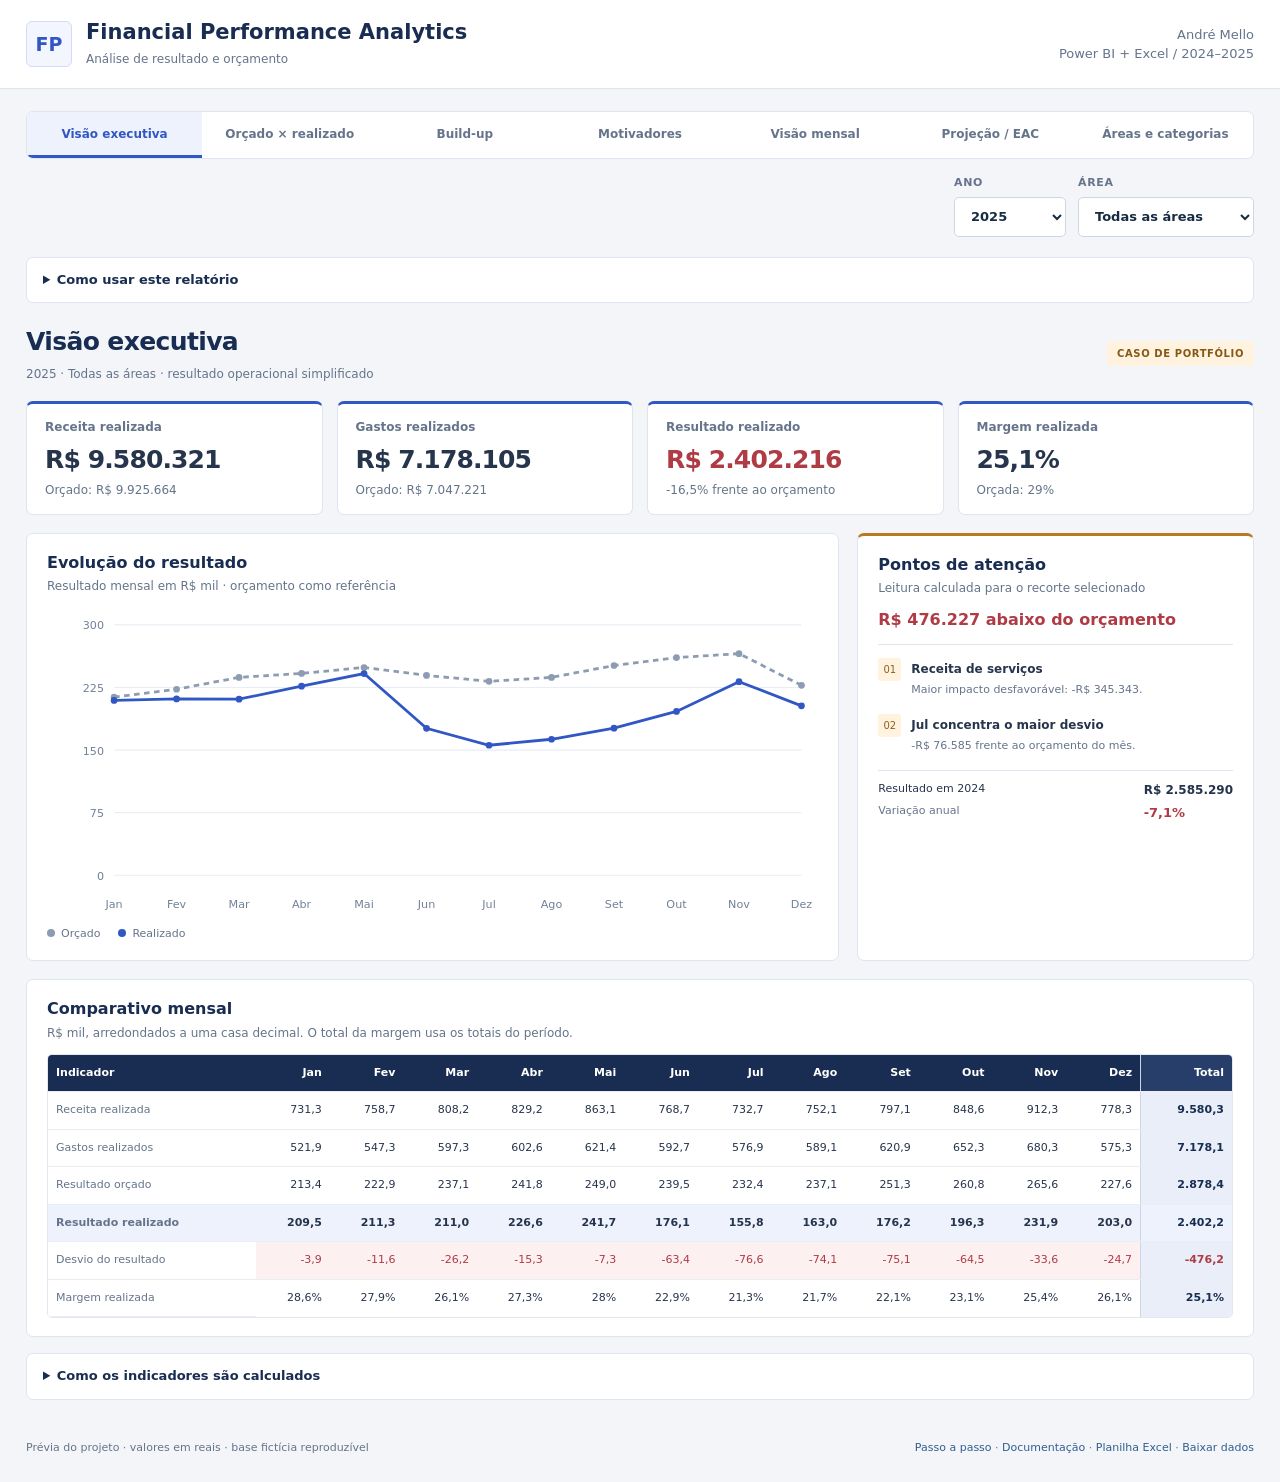
==== preview/index.html @ ba5fa094 "Add files via upload" ====
<!doctype html>
<html lang="pt-BR"><head><meta charset="utf-8"><meta name="viewport" content="width=device-width,initial-scale=1"><title>Financial Performance Analytics · André Mello</title><style>:root{--navy:#182d51;--blue:#3157c5;--muted:#65748b;--line:#dfe5ef;--green:#237447;--red:#af3b45}
*{box-sizing:border-box}body{margin:0;background:#f4f7fb;color:#172c42;font:15px/1.5 system-ui,-apple-system,"Segoe UI",sans-serif}
header{background:var(--navy);color:white;padding:22px max(24px,calc((100% - 1220px)/2));display:flex;justify-content:space-between;align-items:center;gap:20px}
.brand{display:flex;gap:14px;align-items:center}.logo{background:#36b8a3;color:#102b46;font-size:24px;font-weight:800;width:46px;height:46px;border-radius:12px;display:grid;place-items:center}
header h1{font-size:21px;line-height:1.2;margin:0}header p{color:#bed0df;margin:5px 0 0;font-size:12px}.author{font-size:13px;text-align:right;color:#d8e7f3}
main{max-width:1270px;margin:auto;padding:26px}.toolbar{display:flex;justify-content:space-between;align-items:end;gap:20px;flex-wrap:wrap;margin-bottom:22px}
nav{display:flex;gap:5px;border-bottom:1px solid var(--line)}button{font:inherit;cursor:pointer}nav button{border:0;background:none;padding:14px 15px;color:var(--muted);font-weight:650;border-bottom:3px solid transparent}
nav button[aria-selected=true]{border-color:var(--blue);color:var(--blue)}.filters{display:flex;gap:12px}label{font-size:11px;font-weight:700;text-transform:uppercase;letter-spacing:.06em;color:var(--muted)}
select{display:block;margin-top:5px;border:1px solid #cdd7e4;border-radius:8px;background:white;padding:9px 34px 9px 12px;color:#172c42;font:600 14px system-ui;min-width:112px}
select#area{min-width:164px}select:focus-visible,button:focus-visible,a:focus-visible{outline:3px solid #60a5fa;outline-offset:3px}
.intro{display:flex;justify-content:space-between;align-items:center;margin:0 0 18px;gap:20px}.intro h2{font-size:25px;margin:0;letter-spacing:-.025em}.intro p{color:var(--muted);margin:4px 0 0;font-size:13px}
.badge{padding:5px 10px;background:#e7eef9;color:#325677;font-size:11px;font-weight:700;letter-spacing:.06em;text-transform:uppercase;border-radius:6px;white-space:nowrap}
.cards{display:grid;grid-template-columns:repeat(4,1fr);gap:16px;margin:0 0 20px}.card,.panel{border:1px solid var(--line);background:white;border-radius:12px;box-shadow:0 3px 12px #17304c04}
.card{padding:18px 20px}.card .label{font-size:12px;color:var(--muted);font-weight:600}.card .value{font-size:26px;line-height:1.25;font-weight:750;letter-spacing:-.035em;margin:8px 0}.card .note{font-size:12px;color:var(--muted)}
.good{color:var(--green)!important}.bad{color:var(--red)!important}.grid{display:grid;grid-template-columns:1.8fr 1fr;gap:20px}.grid.equal{grid-template-columns:1fr 1fr}
.panel{padding:20px 24px;overflow:hidden}.panel h3{font-size:15px;margin:0 0 3px}.panel .sub{font-size:12px;color:var(--muted);margin:0 0 12px}.legend{display:flex;gap:18px;color:var(--muted);font-size:11px;align-items:center}.dot{width:8px;height:8px;border-radius:50%;display:inline-block;margin-right:6px}
svg{display:block;width:100%;height:auto}.area-row{margin:18px 0 22px}.area-top{display:flex;justify-content:space-between;font-size:12px;margin-bottom:6px}.bar-track{height:8px;border-radius:5px;background:#e8edf4;overflow:hidden}.bar-fill{height:100%;border-radius:5px;background:var(--blue)}
.small{font-size:11px;color:var(--muted)}.insight{margin-top:20px;padding:18px 22px;border-left:3px solid var(--blue);background:#eaf1fb;border-radius:0 9px 9px 0;font-size:13px}.insight strong{display:block;margin-bottom:4px}
.table-panel{margin-top:20px;overflow:auto}table{border-collapse:collapse;width:100%;font-size:12px;white-space:nowrap}th,td{padding:12px 10px;border-bottom:1px solid #e9eef4;text-align:right}th{color:var(--muted);font-size:11px;font-weight:650}th:first-child,td:first-child{text-align:left}tr:last-child td{border-bottom:0}tr.total{font-weight:700;background:#f4f7fb}
.metric-line{display:flex;justify-content:space-between;align-items:baseline;gap:15px;margin:14px 0;padding-bottom:14px;border-bottom:1px solid var(--line)}.metric-line:last-child{border:0}.metric-line span{color:var(--muted);font-size:12px}.metric-line b{font-size:20px}
.drivers{padding-top:10px}.driver{display:grid;grid-template-columns:130px 1fr 100px;align-items:center;gap:12px;font-size:12px;margin:19px 0}.driver-track{position:relative;height:14px;background:#f1f4f8}.driver-track:before{content:"";position:absolute;left:50%;height:18px;top:-2px;border-left:1px solid #8ea1b7}.driver-bar{position:absolute;height:10px;top:2px;background:var(--red);border-radius:3px}.driver-value{text-align:right;font-weight:650}
/* Relatório financeiro: indicadores, evolução, explicação e detalhe alinhados. */
body{background:#f3f5f9;color:#26344c;font-size:14px}header{background:#fff;color:var(--navy);border-bottom:1px solid var(--line);padding-top:20px;padding-bottom:20px}header p,.author{color:var(--muted)}.logo{background:#f3f6ff;color:var(--blue);border:1px solid #d2dcf6;border-radius:6px;font-size:19px}
main{max-width:1332px;padding-top:22px}.toolbar{margin-bottom:24px}nav button{font-size:13px;padding:12px 15px}select{font-size:13px;border-radius:5px}.intro h2{color:var(--navy)}.intro p{font-size:12px}.badge{background:#fff3df;color:#865817;font-size:10px;border-radius:4px}
.cards{gap:14px;margin-bottom:18px}.card,.panel{border-radius:7px;box-shadow:none}.card{padding:15px 18px;border-top:3px solid var(--blue)}.card .value{font-size:25px}.card .label,.card .note{font-size:11px}.panel{padding:18px 20px;min-width:0}.panel h3{color:var(--navy)}.panel .sub{font-size:11px}.grid{grid-template-columns:minmax(0,2.05fr) minmax(300px,1fr);gap:18px}.grid.equal{grid-template-columns:minmax(0,1fr) minmax(0,1fr)}
.chart-panel{display:flex;flex-direction:column}.chart-panel svg{flex:1}.attention{border-top:3px solid #b87825}.attention-total{font-size:16px;line-height:1.4;font-weight:700;padding-bottom:12px;border-bottom:1px solid var(--line)}.attention-item{display:flex;gap:10px;margin:13px 0}.attention-item>span{font-size:10px;color:#8b611f;background:#fff3df;height:23px;min-width:23px;display:grid;place-items:center;border-radius:3px}.attention-item b{font-size:12px}.attention-item p{font-size:11px;line-height:1.45;color:var(--muted);margin:3px 0}.annual{display:grid;grid-template-columns:1fr auto;gap:4px 12px;padding-top:10px;border-top:1px solid var(--line);font-size:11px}.annual b{font-size:12px}.annual small{font-size:11px;color:var(--muted)}.annual strong{font-size:13px}
.table-panel{margin-top:18px;overflow:visible}.table-scroll{overflow-x:auto}.table-scroll:focus-visible,summary:focus-visible{outline:3px solid #7e9deb;outline-offset:3px}table{font-variant-numeric:tabular-nums}thead th{background:var(--navy);color:white;font-size:11px}th,td{padding:10px 12px}tbody th{font-weight:500}.matrix{min-width:1120px;font-size:11px}.matrix th,.matrix td{padding:10px 8px}.matrix tbody th{position:sticky;left:0;background:white;z-index:1;font-size:11px;min-width:144px}.matrix .result-row td,.matrix .result-row th{background:#eef2fc;font-weight:700}.matrix .total-col{background:#e9eef8;color:var(--navy);font-weight:700;border-left:1px solid #cdd6e8}.matrix thead .total-col{background:#263e69;color:white}.matrix .variance-cell.bad{background:#fcf0f1}.matrix .variance-cell.good{background:#eff7f1}
@media print{body{background:white}.toolbar,details,footer{display:none}.matrix{min-width:0;font-size:8px}.matrix th,.matrix td{padding:5px 2px}.matrix tbody th{min-width:100px}.panel,.card{break-inside:avoid}}
footer{max-width:1270px;margin:12px auto 24px;padding:0 26px;display:flex;justify-content:space-between;gap:20px;color:var(--muted);font-size:11px}footer a{color:#315e92;text-decoration:none}footer a:hover{text-decoration:underline}
details{margin-top:16px;font-size:12px;color:var(--muted)}summary{cursor:pointer}details p{max-width:850px}
@media(max-width:950px){.cards{grid-template-columns:repeat(2,1fr)}.grid,.grid.equal{grid-template-columns:1fr}header .author{display:none}.toolbar{align-items:start}.card .value{font-size:24px}}
@media(max-width:560px){main{padding:16px}header{padding:18px 16px}header h1{font-size:17px}nav{overflow:auto;width:100%;gap:2px}nav button{font-size:11px;white-space:nowrap;padding:12px 5px}.chart-panel svg text{font-size:22px}.toolbar{gap:14px}.filters{width:100%}.filters label{flex:1}select{width:100%}.cards{gap:10px}.card{padding:14px 12px}.card .value{font-size:21px}.panel{padding:18px 14px}.intro h2{font-size:22px}.intro .badge{display:none}.driver{grid-template-columns:105px 1fr 83px;gap:7px;font-size:11px}footer{display:block;padding:0 16px}footer span{display:block;margin:8px 0}}
/* Sete perspectivas com filtros compartilhados. */
.toolbar nav{display:grid;grid-template-columns:repeat(7,minmax(0,1fr));width:100%;gap:0}.toolbar nav button{padding:11px 6px;font-size:12px}.toolbar .filters{margin-left:auto}.filters [hidden]{display:none!important}.chart-scroll{overflow-x:auto}.chart-scroll svg{min-width:640px}.origin{display:inline-block;font-size:10px;padding:3px 7px;border-radius:3px}.actual-origin{color:#3157c5;background:#eef2fc}.forecast-origin{color:#8b611f;background:#fff3df}.cause{padding:16px 0;border-bottom:1px solid var(--line)}.cause>div{display:flex;justify-content:space-between;gap:14px;font-size:13px}.cause p{font-size:12px;color:var(--muted);margin:8px 0 0}.cause p span{font-weight:600}.empty-state{font-size:13px;color:var(--muted);padding:14px 0}.reconciliation{margin-top:24px;background:#f3f6ff;padding:16px;font-size:12px;border-radius:5px}.reconciliation p{margin:7px 0 0}.attention .metric-line b{font-size:18px}
@media(max-width:950px){.toolbar nav{grid-template-columns:repeat(4,minmax(0,1fr))}.toolbar nav button{font-size:12px}.toolbar .filters{margin-left:0}}
@media(max-width:560px){.toolbar nav{grid-template-columns:repeat(3,minmax(0,1fr));overflow:visible}.toolbar nav button{white-space:normal;line-height:1.35;font-size:11px;min-height:43px}.filters{flex-wrap:wrap}.filters label{flex:1;min-width:100px}.filters #area{min-width:100px}.attention .metric-line b{font-size:16px}.cause>div{font-size:12px}}

.scenario-controls{background:#fff;border:1px solid #dfe5ef;border-left:3px solid #bf842c;border-radius:7px;padding:14px 18px;margin-bottom:20px}.scenario-controls[hidden]{display:none}.scenario-fields{display:grid;grid-template-columns:1fr 1.4fr 1.4fr auto;gap:16px;align-items:end}.scenario-fields input{display:block;width:100%;font:600 14px system-ui;margin-top:5px;padding:9px 12px;border:1px solid #cdd7e4;border-radius:5px}.scenario-fields select{width:100%}.scenario-fields button{padding:9px 14px;border:1px solid #cdd7e4;background:#f3f6fc;border-radius:5px;font-size:12px}.scenario-controls p{font-size:12px;color:#65748b;margin:9px 0 0}.quick-guide{margin-bottom:20px}.quick-guide li{margin:5px 0}.quick-guide p{font-size:12px;color:#65748b}input:focus-visible{outline:3px solid #60a5fa;outline-offset:3px}@media(max-width:700px){.scenario-fields{grid-template-columns:1fr 1fr}.scenario-fields label:first-child,.scenario-fields button{grid-column:1/-1}.scenario-fields label{letter-spacing:0}.scenario-controls{padding:12px}.scenario-fields input{min-width:0}}

/* Acabamento da versão de publicação. */
header{padding-inline:max(26px,calc((100% - 1280px)/2))}
footer{max-width:1332px;align-items:flex-start;flex-wrap:wrap;line-height:1.8}
.toolbar{row-gap:16px;margin-bottom:20px}
.toolbar nav{background:#fff;border:1px solid var(--line);border-radius:7px;overflow:hidden}
.toolbar nav button{min-height:46px;transition:background .15s,color .15s}
.toolbar nav button:hover{background:#f5f7fc}
.toolbar nav button[aria-selected=true]{background:#eef2fc}
.filters select{min-height:40px}
.card{min-height:112px}
.card .label{font-size:12px;line-height:1.4}
.card .note,.panel .sub,.small{font-size:12px;line-height:1.5}
.card .value,.metric-line b,.annual b,.driver-value{font-variant-numeric:tabular-nums}
.card .value{margin:8px 0 6px;white-space:nowrap}
.panel h3{font-size:16px;line-height:1.4}
.legend{flex-wrap:wrap;gap:8px 18px;line-height:1.6}
.metric-line{gap:12px}.metric-line b{white-space:nowrap}
.cause:last-child{border-bottom:0}
.table-scroll{border:1px solid #e3e8f0;border-radius:5px}
tbody tr:hover td,tbody tr:hover th{background-color:#f4f7fc}
.matrix .result-row:hover td,.matrix .result-row:hover th{background:#eef2fc}
.table-scroll::-webkit-scrollbar,.chart-scroll::-webkit-scrollbar{height:8px}
.table-scroll::-webkit-scrollbar-thumb,.chart-scroll::-webkit-scrollbar-thumb{background:#c5cfe0;border-radius:8px}
details{padding:12px 16px;background:#fff;border:1px solid var(--line);border-radius:7px;line-height:1.6}
summary{font-size:13px;font-weight:600;color:var(--navy)}
details p{margin-bottom:2px}
.quick-guide{margin-top:0}
.scenario-fields input,.scenario-fields select,.scenario-fields button{min-height:40px}
.scenario-fields button:hover{background:#e9eef9}
.scenario-controls p{max-width:960px}
@media(max-width:560px){
  header{padding:18px 16px}.brand{gap:12px}.logo{flex-shrink:0}
  .filters{display:grid;grid-template-columns:minmax(0,1fr) minmax(0,1.55fr);gap:12px}
  .filters label{min-width:0}.filters #area{min-width:0}
  #month-control{grid-column:1/-1}
  select{min-width:0;padding-right:26px}
  .toolbar nav{overflow:hidden}.toolbar nav button{min-height:44px}
  .card{min-height:110px}.card .value{font-size:clamp(19px,5.4vw,23px)}
  .card .label,.card .note{font-size:11px}
  .intro{gap:10px}.intro h2{font-size:23px}
  .metric-line span{font-size:12px}.metric-line b{font-size:17px!important}
  .cause>div{align-items:flex-start}.cause strong{white-space:nowrap}
  .scenario-fields{gap:12px}
  .scenario-fields label:first-child{grid-column:1;grid-row:1}
  .scenario-fields label:nth-child(2){grid-column:1;grid-row:2}
  .scenario-fields label:nth-child(3){grid-column:2;grid-row:2}
  .scenario-fields button{grid-column:2;grid-row:1;padding-inline:9px}
  .quick-guide{padding:8px 12px;margin-bottom:14px}
  footer{padding-inline:16px}
}
@media print{.scenario-controls,.quick-guide{display:none}.toolbar nav{border:0}}
</style></head>
<body><header><div class="brand"><div class="logo" aria-hidden="true">FP</div><div><h1>Financial Performance Analytics</h1><p>Análise de resultado e orçamento</p></div></div><div class="author">André Mello<br><span>Power BI + Excel / 2024–2025</span></div></header>
<main><div class="toolbar"><nav aria-label="Perspectivas do relatório"><button data-view="executive" aria-selected="true">Visão executiva</button><button data-view="budget" aria-selected="false">Orçado × realizado</button><button data-view="buildup" aria-selected="false">Build-up</button><button data-view="drivers" aria-selected="false">Motivadores</button><button data-view="monthly" aria-selected="false">Visão mensal</button><button data-view="forecast" aria-selected="false">Projeção / EAC</button><button data-view="areas" aria-selected="false">Áreas e categorias</button></nav><div class="filters"><label>Ano<select id="year"></select></label><label>Área<select id="area"></select></label><label id="month-control" hidden>Mês de referência<select id="cutoff"></select></label></div></div><section id="scenario-controls" class="scenario-controls" hidden aria-label="Premissas do forecast"><div class="scenario-fields"><label>Cenário<select id="forecast-case"><option>Base</option><option>Otimista</option><option>Conservativo</option></select></label><label>Receita futura vs. orçamento (%)<input id="revenue-change" type="number" min="-100" max="100" step="0.5" value="0"></label><label>Gastos futuros vs. orçamento (%)<input id="expense-change" type="number" min="-100" max="100" step="0.5" value="0"></label><button id="reset-cases">Restaurar premissas</button></div><p>Ajustes ilustrativos aplicados somente após o mês de referência. O histórico permanece igual. Alterações duram nesta sessão.</p></section><details class="quick-guide"><summary>Como usar este relatório</summary><ol><li>Comece pela Visão executiva e selecione ano e área.</li><li>Abra Orçado × realizado e Áreas e categorias para localizar os desvios.</li><li>Escolha o mês em Visão mensal para separar o mês do acumulado.</li><li>Em Build-up e Motivadores, acompanhe gastos, economias e o impacto da receita.</li><li>Em Projeção / EAC, selecione o cenário e altere as premissas futuras. Base com 0% reproduz o orçamento restante.</li><li>Em dezembro não há meses projetados: todos os cenários coincidem com o realizado.</li></ol><p>As abas anuais e a Visão mensal mostram o histórico. Os cenários afetam somente Build-up, Motivadores e Projeção / EAC.</p></details><div id="content"></div><noscript>Ative JavaScript para usar os filtros. A análise em texto está disponível em docs/findings.md e a planilha em excel/FinancialPerformance.xlsx.</noscript></main>
<footer><span>Prévia do projeto · valores em reais · base fictícia reproduzível</span><span><a href="../docs/user-guide.html">Passo a passo</a> · <a href="../README.md">Documentação</a> · <a href="../excel/FinancialPerformance.xlsx">Planilha Excel</a> · <a href="../data/fact_finance.csv" download>Baixar dados</a></span></footer>
<script id="dataset" type="application/json">{"rows": [{"month": "2024-01-01", "area_id": "ANA", "category_id": "REV", "scenario": "Orçado", "amount_brl": "207000.00"}, {"month": "2024-01-01", "area_id": "ANA", "category_id": "REV", "scenario": "Realizado", "amount_brl": "208443.07"}, {"month": "2024-01-01", "area_id": "ANA", "category_id": "DIR", "scenario": "Orçado", "amount_brl": "-45540.00"}, {"month": "2024-01-01", "area_id": "ANA", "category_id": "DIR", "scenario": "Realizado", "amount_brl": "-44991.94"}, {"month": "2024-01-01", "area_id": "ANA", "category_id": "PES", "scenario": "Orçado", "amount_brl": "-62100.00"}, {"month": "2024-01-01", "area_id": "ANA", "category_id": "PES", "scenario": "Realizado", "amount_brl": "-61711.97"}, {"month": "2024-01-01", "area_id": "ANA", "category_id": "TEC", "scenario": "Orçado", "amount_brl": "-14490.00"}, {"month": "2024-01-01", "area_id": "ANA", "category_id": "TEC", "scenario": "Realizado", "amount_brl": "-14361.92"}, {"month": "2024-01-01", "area_id": "ANA", "category_id": "COM", "scenario": "Orçado", "amount_brl": "-11385.00"}, {"month": "2024-01-01", "area_id": "ANA", "category_id": "COM", "scenario": "Realizado", "amount_brl": "-11576.54"}, {"month": "2024-01-01", "area_id": "ANA", "category_id": "ADM", "scenario": "Orçado", "amount_brl": "-13455.00"}, {"month": "2024-01-01", "area_id": "ANA", "category_id": "ADM", "scenario": "Realizado", "amount_brl": "-13641.15"}, {"month": "2024-01-01", "area_id": "ENG", "category_id": "REV", "scenario": "Orçado", "amount_brl": "288000.00"}, {"month": "2024-01-01", "area_id": "ENG", "category_id": "REV", "scenario": "Realizado", "amount_brl": "293647.39"}, {"month": "2024-01-01", "area_id": "ENG", "category_id": "DIR", "scenario": "Orçado", "amount_brl": "-63360.00"}, {"month": "2024-01-01", "area_id": "ENG", "category_id": "DIR", "scenario": "Realizado", "amount_brl": "-63563.12"}, {"month": "2024-01-01", "area_id": "ENG", "category_id": "PES", "scenario": "Orçado", "amount_brl": "-86400.00"}, {"month": "2024-01-01", "area_id": "ENG", "category_id": "PES", "scenario": "Realizado", "amount_brl": "-86494.70"}, {"month": "2024-01-01", "area_id": "ENG", "category_id": "TEC", "scenario": "Orçado", "amount_brl": "-20160.00"}, {"month": "2024-01-01", "area_id": "ENG", "category_id": "TEC", "scenario": "Realizado", "amount_brl": "-19786.84"}, {"month": "2024-01-01", "area_id": "ENG", "category_id": "COM", "scenario": "Orçado", "amount_brl": "-15840.00"}, {"month": "2024-01-01", "area_id": "ENG", "category_id": "COM", "scenario": "Realizado", "amount_brl": "-15696.36"}, {"month": "2024-01-01", "area_id": "ENG", "category_id": "ADM", "scenario": "Orçado", "amount_brl": "-18720.00"}, {"month": "2024-01-01", "area_id": "ENG", "category_id": "ADM", "scenario": "Realizado", "amount_brl": "-18818.61"}, {"month": "2024-01-01", "area_id": "OPS", "category_id": "REV", "scenario": "Orçado", "amount_brl": "162000.00"}, {"month": "2024-01-01", "area_id": "OPS", "category_id": "REV", "scenario": "Realizado", "amount_brl": "158164.94"}, {"month": "2024-01-01", "area_id": "OPS", "category_id": "DIR", "scenario": "Orçado", "amount_brl": "-35640.00"}, {"month": "2024-01-01", "area_id": "OPS", "category_id": "DIR", "scenario": "Realizado", "amount_brl": "-34411.71"}, {"month": "2024-01-01", "area_id": "OPS", "category_id": "PES", "scenario": "Orçado", "amount_brl": "-48600.00"}, {"month": "2024-01-01", "area_id": "OPS", "category_id": "PES", "scenario": "Realizado", "amount_brl": "-49207.22"}, {"month": "2024-01-01", "area_id": "OPS", "category_id": "TEC", "scenario": "Orçado", "amount_brl": "-11340.00"}, {"month": "2024-01-01", "area_id": "OPS", "category_id": "TEC", "scenario": "Realizado", "amount_brl": "-11422.18"}, {"month": "2024-01-01", "area_id": "OPS", "category_id": "COM", "scenario": "Orçado", "amount_brl": "-8910.00"}, {"month": "2024-01-01", "area_id": "OPS", "category_id": "COM", "scenario": "Realizado", "amount_brl": "-8830.01"}, {"month": "2024-01-01", "area_id": "OPS", "category_id": "ADM", "scenario": "Orçado", "amount_brl": "-10530.00"}, {"month": "2024-01-01", "area_id": "OPS", "category_id": "ADM", "scenario": "Realizado", "amount_brl": "-10629.65"}, {"month": "2024-02-01", "area_id": "ANA", "category_id": "REV", "scenario": "Orçado", "amount_brl": "216200.00"}, {"month": "2024-02-01", "area_id": "ANA", "category_id": "REV", "scenario": "Realizado", "amount_brl": "219544.94"}, {"month": "2024-02-01", "area_id": "ANA", "category_id": "DIR", "scenario": "Orçado", "amount_brl": "-47564.00"}, {"month": "2024-02-01", "area_id": "ANA", "category_id": "DIR", "scenario": "Realizado", "amount_brl": "-47348.01"}, {"month": "2024-02-01", "area_id": "ANA", "category_id": "PES", "scenario": "Orçado", "amount_brl": "-64860.00"}, {"month": "2024-02-01", "area_id": "ANA", "category_id": "PES", "scenario": "Realizado", "amount_brl": "-66176.07"}, {"month": "2024-02-01", "area_id": "ANA", "category_id": "TEC", "scenario": "Orçado", "amount_brl": "-15134.00"}, {"month": "2024-02-01", "area_id": "ANA", "category_id": "TEC", "scenario": "Realizado", "amount_brl": "-15359.60"}, {"month": "2024-02-01", "area_id": "ANA", "category_id": "COM", "scenario": "Orçado", "amount_brl": "-11891.00"}, {"month": "2024-02-01", "area_id": "ANA", "category_id": "COM", "scenario": "Realizado", "amount_brl": "-11855.48"}, {"month": "2024-02-01", "area_id": "ANA", "category_id": "ADM", "scenario": "Orçado", "amount_brl": "-14053.00"}, {"month": "2024-02-01", "area_id": "ANA", "category_id": "ADM", "scenario": "Realizado", "amount_brl": "-13881.19"}, {"month": "2024-02-01", "area_id": "ENG", "category_id": "REV", "scenario": "Orçado", "amount_brl": "300800.00"}, {"month": "2024-02-01", "area_id": "ENG", "category_id": "REV", "scenario": "Realizado", "amount_brl": "307676.48"}, {"month": "2024-02-01", "area_id": "ENG", "category_id": "DIR", "scenario": "Orçado", "amount_brl": "-66176.00"}, {"month": "2024-02-01", "area_id": "ENG", "category_id": "DIR", "scenario": "Realizado", "amount_brl": "-67360.32"}, {"month": "2024-02-01", "area_id": "ENG", "category_id": "PES", "scenario": "Orçado", "amount_brl": "-90240.00"}, {"month": "2024-02-01", "area_id": "ENG", "category_id": "PES", "scenario": "Realizado", "amount_brl": "-88853.67"}, {"month": "2024-02-01", "area_id": "ENG", "category_id": "TEC", "scenario": "Orçado", "amount_brl": "-21056.00"}, {"month": "2024-02-01", "area_id": "ENG", "category_id": "TEC", "scenario": "Realizado", "amount_brl": "-20736.70"}, {"month": "2024-02-01", "area_id": "ENG", "category_id": "COM", "scenario": "Orçado", "amount_brl": "-16544.00"}, {"month": "2024-02-01", "area_id": "ENG", "category_id": "COM", "scenario": "Realizado", "amount_brl": "-16914.17"}, {"month": "2024-02-01", "area_id": "ENG", "category_id": "ADM", "scenario": "Orçado", "amount_brl": "-19552.00"}, {"month": "2024-02-01", "area_id": "ENG", "category_id": "ADM", "scenario": "Realizado", "amount_brl": "-19751.16"}, {"month": "2024-02-01", "area_id": "OPS", "category_id": "REV", "scenario": "Orçado", "amount_brl": "169200.00"}, {"month": "2024-02-01", "area_id": "OPS", "category_id": "REV", "scenario": "Realizado", "amount_brl": "171798.31"}, {"month": "2024-02-01", "area_id": "OPS", "category_id": "DIR", "scenario": "Orçado", "amount_brl": "-37224.00"}, {"month": "2024-02-01", "area_id": "OPS", "category_id": "DIR", "scenario": "Realizado", "amount_brl": "-38280.84"}, {"month": "2024-02-01", "area_id": "OPS", "category_id": "PES", "scenario": "Orçado", "amount_brl": "-50760.00"}, {"month": "2024-02-01", "area_id": "OPS", "category_id": "PES", "scenario": "Realizado", "amount_brl": "-51105.75"}, {"month": "2024-02-01", "area_id": "OPS", "category_id": "TEC", "scenario": "Orçado", "amount_brl": "-11844.00"}, {"month": "2024-02-01", "area_id": "OPS", "category_id": "TEC", "scenario": "Realizado", "amount_brl": "-12183.40"}, {"month": "2024-02-01", "area_id": "OPS", "category_id": "COM", "scenario": "Orçado", "amount_brl": "-9306.00"}, {"month": "2024-02-01", "area_id": "OPS", "category_id": "COM", "scenario": "Realizado", "amount_brl": "-9296.01"}, {"month": "2024-02-01", "area_id": "OPS", "category_id": "ADM", "scenario": "Orçado", "amount_brl": "-10998.00"}, {"month": "2024-02-01", "area_id": "OPS", "category_id": "ADM", "scenario": "Realizado", "amount_brl": "-11081.61"}, {"month": "2024-03-01", "area_id": "ANA", "category_id": "REV", "scenario": "Orçado", "amount_brl": "230000.00"}, {"month": "2024-03-01", "area_id": "ANA", "category_id": "REV", "scenario": "Realizado", "amount_brl": "233788.15"}, {"month": "2024-03-01", "area_id": "ANA", "category_id": "DIR", "scenario": "Orçado", "amount_brl": "-50600.00"}, {"month": "2024-03-01", "area_id": "ANA", "category_id": "DIR", "scenario": "Realizado", "amount_brl": "-51836.29"}, {"month": "2024-03-01", "area_id": "ANA", "category_id": "PES", "scenario": "Orçado", "amount_brl": "-69000.00"}, {"month": "2024-03-01", "area_id": "ANA", "category_id": "PES", "scenario": "Realizado", "amount_brl": "-70592.89"}, {"month": "2024-03-01", "area_id": "ANA", "category_id": "TEC", "scenario": "Orçado", "amount_brl": "-16100.00"}, {"month": "2024-03-01", "area_id": "ANA", "category_id": "TEC", "scenario": "Realizado", "amount_brl": "-16242.77"}, {"month": "2024-03-01", "area_id": "ANA", "category_id": "COM", "scenario": "Orçado", "amount_brl": "-12650.00"}, {"month": "2024-03-01", "area_id": "ANA", "category_id": "COM", "scenario": "Realizado", "amount_brl": "-12842.64"}, {"month": "2024-03-01", "area_id": "ANA", "category_id": "ADM", "scenario": "Orçado", "amount_brl": "-14950.00"}, {"month": "2024-03-01", "area_id": "ANA", "category_id": "ADM", "scenario": "Realizado", "amount_brl": "-14685.25"}, {"month": "2024-03-01", "area_id": "ENG", "category_id": "REV", "scenario": "Orçado", "amount_brl": "320000.00"}, {"month": "2024-03-01", "area_id": "ENG", "category_id": "REV", "scenario": "Realizado", "amount_brl": "315646.37"}, {"month": "2024-03-01", "area_id": "ENG", "category_id": "DIR", "scenario": "Orçado", "amount_brl": "-70400.00"}, {"month": "2024-03-01", "area_id": "ENG", "category_id": "DIR", "scenario": "Realizado", "amount_brl": "-68957.67"}, {"month": "2024-03-01", "area_id": "ENG", "category_id": "PES", "scenario": "Orçado", "amount_brl": "-96000.00"}, {"month": "2024-03-01", "area_id": "ENG", "category_id": "PES", "scenario": "Realizado", "amount_brl": "-94463.00"}, {"month": "2024-03-01", "area_id": "ENG", "category_id": "TEC", "scenario": "Orçado", "amount_brl": "-22400.00"}, {"month": "2024-03-01", "area_id": "ENG", "category_id": "TEC", "scenario": "Realizado", "amount_brl": "-22212.73"}, {"month": "2024-03-01", "area_id": "ENG", "category_id": "COM", "scenario": "Orçado", "amount_brl": "-17600.00"}, {"month": "2024-03-01", "area_id": "ENG", "category_id": "COM", "scenario": "Realizado", "amount_brl": "-17336.88"}, {"month": "2024-03-01", "area_id": "ENG", "category_id": "ADM", "scenario": "Orçado", "amount_brl": "-20800.00"}, {"month": "2024-03-01", "area_id": "ENG", "category_id": "ADM", "scenario": "Realizado", "amount_brl": "-20673.09"}, {"month": "2024-03-01", "area_id": "OPS", "category_id": "REV", "scenario": "Orçado", "amount_brl": "180000.00"}, {"month": "2024-03-01", "area_id": "OPS", "category_id": "REV", "scenario": "Realizado", "amount_brl": "181221.16"}, {"month": "2024-03-01", "area_id": "OPS", "category_id": "DIR", "scenario": "Orçado", "amount_brl": "-39600.00"}, {"month": "2024-03-01", "area_id": "OPS", "category_id": "DIR", "scenario": "Realizado", "amount_brl": "-39725.82"}, {"month": "2024-03-01", "area_id": "OPS", "category_id": "PES", "scenario": "Orçado", "amount_brl": "-54000.00"}, {"month": "2024-03-01", "area_id": "OPS", "category_id": "PES", "scenario": "Realizado", "amount_brl": "-53919.49"}, {"month": "2024-03-01", "area_id": "OPS", "category_id": "TEC", "scenario": "Orçado", "amount_brl": "-12600.00"}, {"month": "2024-03-01", "area_id": "OPS", "category_id": "TEC", "scenario": "Realizado", "amount_brl": "-12479.99"}, {"month": "2024-03-01", "area_id": "OPS", "category_id": "COM", "scenario": "Orçado", "amount_brl": "-9900.00"}, {"month": "2024-03-01", "area_id": "OPS", "category_id": "COM", "scenario": "Realizado", "amount_brl": "-9834.15"}, {"month": "2024-03-01", "area_id": "OPS", "category_id": "ADM", "scenario": "Orçado", "amount_brl": "-11700.00"}, {"month": "2024-03-01", "area_id": "OPS", "category_id": "ADM", "scenario": "Realizado", "amount_brl": "-12013.94"}, {"month": "2024-04-01", "area_id": "ANA", "category_id": "REV", "scenario": "Orçado", "amount_brl": "234600.00"}, {"month": "2024-04-01", "area_id": "ANA", "category_id": "REV", "scenario": "Realizado", "amount_brl": "236336.46"}, {"month": "2024-04-01", "area_id": "ANA", "category_id": "DIR", "scenario": "Orçado", "amount_brl": "-51612.00"}, {"month": "2024-04-01", "area_id": "ANA", "category_id": "DIR", "scenario": "Realizado", "amount_brl": "-52379.34"}, {"month": "2024-04-01", "area_id": "ANA", "category_id": "PES", "scenario": "Orçado", "amount_brl": "-70380.00"}, {"month": "2024-04-01", "area_id": "ANA", "category_id": "PES", "scenario": "Realizado", "amount_brl": "-69574.64"}, {"month": "2024-04-01", "area_id": "ANA", "category_id": "TEC", "scenario": "Orçado", "amount_brl": "-16422.00"}, {"month": "2024-04-01", "area_id": "ANA", "category_id": "TEC", "scenario": "Realizado", "amount_brl": "-16692.25"}, {"month": "2024-04-01", "area_id": "ANA", "category_id": "COM", "scenario": "Orçado", "amount_brl": "-12903.00"}, {"month": "2024-04-01", "area_id": "ANA", "category_id": "COM", "scenario": "Realizado", "amount_brl": "-12750.36"}, {"month": "2024-04-01", "area_id": "ANA", "category_id": "ADM", "scenario": "Orçado", "amount_brl": "-15249.00"}, {"month": "2024-04-01", "area_id": "ANA", "category_id": "ADM", "scenario": "Realizado", "amount_brl": "-15233.34"}, {"month": "2024-04-01", "area_id": "ENG", "category_id": "REV", "scenario": "Orçado", "amount_brl": "326400.00"}, {"month": "2024-04-01", "area_id": "ENG", "category_id": "REV", "scenario": "Realizado", "amount_brl": "334389.02"}, {"month": "2024-04-01", "area_id": "ENG", "category_id": "DIR", "scenario": "Orçado", "amount_brl": "-71808.00"}, {"month": "2024-04-01", "area_id": "ENG", "category_id": "DIR", "scenario": "Realizado", "amount_brl": "-74212.96"}, {"month": "2024-04-01", "area_id": "ENG", "category_id": "PES", "scenario": "Orçado", "amount_brl": "-97920.00"}, {"month": "2024-04-01", "area_id": "ENG", "category_id": "PES", "scenario": "Realizado", "amount_brl": "-98688.43"}, {"month": "2024-04-01", "area_id": "ENG", "category_id": "TEC", "scenario": "Orçado", "amount_brl": "-22848.00"}, {"month": "2024-04-01", "area_id": "ENG", "category_id": "TEC", "scenario": "Realizado", "amount_brl": "-23173.14"}, {"month": "2024-04-01", "area_id": "ENG", "category_id": "COM", "scenario": "Orçado", "amount_brl": "-17952.00"}, {"month": "2024-04-01", "area_id": "ENG", "category_id": "COM", "scenario": "Realizado", "amount_brl": "-18349.50"}, {"month": "2024-04-01", "area_id": "ENG", "category_id": "ADM", "scenario": "Orçado", "amount_brl": "-21216.00"}, {"month": "2024-04-01", "area_id": "ENG", "category_id": "ADM", "scenario": "Realizado", "amount_brl": "-21614.86"}, {"month": "2024-04-01", "area_id": "OPS", "category_id": "REV", "scenario": "Orçado", "amount_brl": "183600.00"}, {"month": "2024-04-01", "area_id": "OPS", "category_id": "REV", "scenario": "Realizado", "amount_brl": "181112.66"}, {"month": "2024-04-01", "area_id": "OPS", "category_id": "DIR", "scenario": "Orçado", "amount_brl": "-40392.00"}, {"month": "2024-04-01", "area_id": "OPS", "category_id": "DIR", "scenario": "Realizado", "amount_brl": "-39105.45"}, {"month": "2024-04-01", "area_id": "OPS", "category_id": "PES", "scenario": "Orçado", "amount_brl": "-55080.00"}, {"month": "2024-04-01", "area_id": "OPS", "category_id": "PES", "scenario": "Realizado", "amount_brl": "-54847.16"}, {"month": "2024-04-01", "area_id": "OPS", "category_id": "TEC", "scenario": "Orçado", "amount_brl": "-12852.00"}, {"month": "2024-04-01", "area_id": "OPS", "category_id": "TEC", "scenario": "Realizado", "amount_brl": "-12767.01"}, {"month": "2024-04-01", "area_id": "OPS", "category_id": "COM", "scenario": "Orçado", "amount_brl": "-10098.00"}, {"month": "2024-04-01", "area_id": "OPS", "category_id": "COM", "scenario": "Realizado", "amount_brl": "-10002.57"}, {"month": "2024-04-01", "area_id": "OPS", "category_id": "ADM", "scenario": "Orçado", "amount_brl": "-11934.00"}, {"month": "2024-04-01", "area_id": "OPS", "category_id": "ADM", "scenario": "Realizado", "amount_brl": "-12257.95"}, {"month": "2024-05-01", "area_id": "ANA", "category_id": "REV", "scenario": "Orçado", "amount_brl": "241500.00"}, {"month": "2024-05-01", "area_id": "ANA", "category_id": "REV", "scenario": "Realizado", "amount_brl": "246044.64"}, {"month": "2024-05-01", "area_id": "ANA", "category_id": "DIR", "scenario": "Orçado", "amount_brl": "-53130.00"}, {"month": "2024-05-01", "area_id": "ANA", "category_id": "DIR", "scenario": "Realizado", "amount_brl": "-53813.73"}, {"month": "2024-05-01", "area_id": "ANA", "category_id": "PES", "scenario": "Orçado", "amount_brl": "-72450.00"}, {"month": "2024-05-01", "area_id": "ANA", "category_id": "PES", "scenario": "Realizado", "amount_brl": "-73375.33"}, {"month": "2024-05-01", "area_id": "ANA", "category_id": "TEC", "scenario": "Orçado", "amount_brl": "-16905.00"}, {"month": "2024-05-01", "area_id": "ANA", "category_id": "TEC", "scenario": "Realizado", "amount_brl": "-16901.31"}, {"month": "2024-05-01", "area_id": "ANA", "category_id": "COM", "scenario": "Orçado", "amount_brl": "-13282.50"}, {"month": "2024-05-01", "area_id": "ANA", "category_id": "COM", "scenario": "Realizado", "amount_brl": "-13624.22"}, {"month": "2024-05-01", "area_id": "ANA", "category_id": "ADM", "scenario": "Orçado", "amount_brl": "-15697.50"}, {"month": "2024-05-01", "area_id": "ANA", "category_id": "ADM", "scenario": "Realizado", "amount_brl": "-15743.69"}, {"month": "2024-05-01", "area_id": "ENG", "category_id": "REV", "scenario": "Orçado", "amount_brl": "336000.00"}, {"month": "2024-05-01", "area_id": "ENG", "category_id": "REV", "scenario": "Realizado", "amount_brl": "332049.99"}, {"month": "2024-05-01", "area_id": "ENG", "category_id": "DIR", "scenario": "Orçado", "amount_brl": "-73920.00"}, {"month": "2024-05-01", "area_id": "ENG", "category_id": "DIR", "scenario": "Realizado", "amount_brl": "-72400.71"}, {"month": "2024-05-01", "area_id": "ENG", "category_id": "PES", "scenario": "Orçado", "amount_brl": "-100800.00"}, {"month": "2024-05-01", "area_id": "ENG", "category_id": "PES", "scenario": "Realizado", "amount_brl": "-101613.30"}, {"month": "2024-05-01", "area_id": "ENG", "category_id": "TEC", "scenario": "Orçado", "amount_brl": "-23520.00"}, {"month": "2024-05-01", "area_id": "ENG", "category_id": "TEC", "scenario": "Realizado", "amount_brl": "-23358.58"}, {"month": "2024-05-01", "area_id": "ENG", "category_id": "COM", "scenario": "Orçado", "amount_brl": "-18480.00"}, {"month": "2024-05-01", "area_id": "ENG", "category_id": "COM", "scenario": "Realizado", "amount_brl": "-18650.56"}, {"month": "2024-05-01", "area_id": "ENG", "category_id": "ADM", "scenario": "Orçado", "amount_brl": "-21840.00"}, {"month": "2024-05-01", "area_id": "ENG", "category_id": "ADM", "scenario": "Realizado", "amount_brl": "-22383.62"}, {"month": "2024-05-01", "area_id": "OPS", "category_id": "REV", "scenario": "Orçado", "amount_brl": "189000.00"}, {"month": "2024-05-01", "area_id": "OPS", "category_id": "REV", "scenario": "Realizado", "amount_brl": "188049.33"}, {"month": "2024-05-01", "area_id": "OPS", "category_id": "DIR", "scenario": "Orçado", "amount_brl": "-41580.00"}, {"month": "2024-05-01", "area_id": "OPS", "category_id": "DIR", "scenario": "Realizado", "amount_brl": "-40951.74"}, {"month": "2024-05-01", "area_id": "OPS", "category_id": "PES", "scenario": "Orçado", "amount_brl": "-56700.00"}, {"month": "2024-05-01", "area_id": "OPS", "category_id": "PES", "scenario": "Realizado", "amount_brl": "-58394.02"}, {"month": "2024-05-01", "area_id": "OPS", "category_id": "TEC", "scenario": "Orçado", "amount_brl": "-13230.00"}, {"month": "2024-05-01", "area_id": "OPS", "category_id": "TEC", "scenario": "Realizado", "amount_brl": "-13302.45"}, {"month": "2024-05-01", "area_id": "OPS", "category_id": "COM", "scenario": "Orçado", "amount_brl": "-10395.00"}, {"month": "2024-05-01", "area_id": "OPS", "category_id": "COM", "scenario": "Realizado", "amount_brl": "-10234.35"}, {"month": "2024-05-01", "area_id": "OPS", "category_id": "ADM", "scenario": "Orçado", "amount_brl": "-12285.00"}, {"month": "2024-05-01", "area_id": "OPS", "category_id": "ADM", "scenario": "Realizado", "amount_brl": "-12068.24"}, {"month": "2024-06-01", "area_id": "ANA", "category_id": "REV", "scenario": "Orçado", "amount_brl": "232300.00"}, {"month": "2024-06-01", "area_id": "ANA", "category_id": "REV", "scenario": "Realizado", "amount_brl": "227766.07"}, {"month": "2024-06-01", "area_id": "ANA", "category_id": "DIR", "scenario": "Orçado", "amount_brl": "-51106.00"}, {"month": "2024-06-01", "area_id": "ANA", "category_id": "DIR", "scenario": "Realizado", "amount_brl": "-50521.18"}, {"month": "2024-06-01", "area_id": "ANA", "category_id": "PES", "scenario": "Orçado", "amount_brl": "-69690.00"}, {"month": "2024-06-01", "area_id": "ANA", "category_id": "PES", "scenario": "Realizado", "amount_brl": "-71056.20"}, {"month": "2024-06-01", "area_id": "ANA", "category_id": "TEC", "scenario": "Orçado", "amount_brl": "-16261.00"}, {"month": "2024-06-01", "area_id": "ANA", "category_id": "TEC", "scenario": "Realizado", "amount_brl": "-16279.02"}, {"month": "2024-06-01", "area_id": "ANA", "category_id": "COM", "scenario": "Orçado", "amount_brl": "-12776.50"}, {"month": "2024-06-01", "area_id": "ANA", "category_id": "COM", "scenario": "Realizado", "amount_brl": "-12561.55"}, {"month": "2024-06-01", "area_id": "ANA", "category_id": "ADM", "scenario": "Orçado", "amount_brl": "-15099.50"}, {"month": "2024-06-01", "area_id": "ANA", "category_id": "ADM", "scenario": "Realizado", "amount_brl": "-15085.62"}, {"month": "2024-06-01", "area_id": "ENG", "category_id": "REV", "scenario": "Orçado", "amount_brl": "323200.00"}, {"month": "2024-06-01", "area_id": "ENG", "category_id": "REV", "scenario": "Realizado", "amount_brl": "331217.32"}, {"month": "2024-06-01", "area_id": "ENG", "category_id": "DIR", "scenario": "Orçado", "amount_brl": "-71104.00"}, {"month": "2024-06-01", "area_id": "ENG", "category_id": "DIR", "scenario": "Realizado", "amount_brl": "-73145.45"}, {"month": "2024-06-01", "area_id": "ENG", "category_id": "PES", "scenario": "Orçado", "amount_brl": "-96960.00"}, {"month": "2024-06-01", "area_id": "ENG", "category_id": "PES", "scenario": "Realizado", "amount_brl": "-99728.59"}, {"month": "2024-06-01", "area_id": "ENG", "category_id": "TEC", "scenario": "Orçado", "amount_brl": "-22624.00"}, {"month": "2024-06-01", "area_id": "ENG", "category_id": "TEC", "scenario": "Realizado", "amount_brl": "-23145.23"}, {"month": "2024-06-01", "area_id": "ENG", "category_id": "COM", "scenario": "Orçado", "amount_brl": "-17776.00"}, {"month": "2024-06-01", "area_id": "ENG", "category_id": "COM", "scenario": "Realizado", "amount_brl": "-17430.68"}, {"month": "2024-06-01", "area_id": "ENG", "category_id": "ADM", "scenario": "Orçado", "amount_brl": "-21008.00"}, {"month": "2024-06-01", "area_id": "ENG", "category_id": "ADM", "scenario": "Realizado", "amount_brl": "-21344.89"}, {"month": "2024-06-01", "area_id": "OPS", "category_id": "REV", "scenario": "Orçado", "amount_brl": "181800.00"}, {"month": "2024-06-01", "area_id": "OPS", "category_id": "REV", "scenario": "Realizado", "amount_brl": "183451.75"}, {"month": "2024-06-01", "area_id": "OPS", "category_id": "DIR", "scenario": "Orçado", "amount_brl": "-39996.00"}, {"month": "2024-06-01", "area_id": "OPS", "category_id": "DIR", "scenario": "Realizado", "amount_brl": "-40527.43"}, {"month": "2024-06-01", "area_id": "OPS", "category_id": "PES", "scenario": "Orçado", "amount_brl": "-54540.00"}, {"month": "2024-06-01", "area_id": "OPS", "category_id": "PES", "scenario": "Realizado", "amount_brl": "-54176.83"}, {"month": "2024-06-01", "area_id": "OPS", "category_id": "TEC", "scenario": "Orçado", "amount_brl": "-12726.00"}, {"month": "2024-06-01", "area_id": "OPS", "category_id": "TEC", "scenario": "Realizado", "amount_brl": "-12879.32"}, {"month": "2024-06-01", "area_id": "OPS", "category_id": "COM", "scenario": "Orçado", "amount_brl": "-9999.00"}, {"month": "2024-06-01", "area_id": "OPS", "category_id": "COM", "scenario": "Realizado", "amount_brl": "-9854.79"}, {"month": "2024-06-01", "area_id": "OPS", "category_id": "ADM", "scenario": "Orçado", "amount_brl": "-11817.00"}, {"month": "2024-06-01", "area_id": "OPS", "category_id": "ADM", "scenario": "Realizado", "amount_brl": "-11837.54"}, {"month": "2024-07-01", "area_id": "ANA", "category_id": "REV", "scenario": "Orçado", "amount_brl": "225400.00"}, {"month": "2024-07-01", "area_id": "ANA", "category_id": "REV", "scenario": "Realizado", "amount_brl": "224878.47"}, {"month": "2024-07-01", "area_id": "ANA", "category_id": "DIR", "scenario": "Orçado", "amount_brl": "-49588.00"}, {"month": "2024-07-01", "area_id": "ANA", "category_id": "DIR", "scenario": "Realizado", "amount_brl": "-50607.27"}, {"month": "2024-07-01", "area_id": "ANA", "category_id": "PES", "scenario": "Orçado", "amount_brl": "-67620.00"}, {"month": "2024-07-01", "area_id": "ANA", "category_id": "PES", "scenario": "Realizado", "amount_brl": "-69228.86"}, {"month": "2024-07-01", "area_id": "ANA", "category_id": "TEC", "scenario": "Orçado", "amount_brl": "-15778.00"}, {"month": "2024-07-01", "area_id": "ANA", "category_id": "TEC", "scenario": "Realizado", "amount_brl": "-15670.23"}, {"month": "2024-07-01", "area_id": "ANA", "category_id": "COM", "scenario": "Orçado", "amount_brl": "-12397.00"}, {"month": "2024-07-01", "area_id": "ANA", "category_id": "COM", "scenario": "Realizado", "amount_brl": "-12459.35"}, {"month": "2024-07-01", "area_id": "ANA", "category_id": "ADM", "scenario": "Orçado", "amount_brl": "-14651.00"}, {"month": "2024-07-01", "area_id": "ANA", "category_id": "ADM", "scenario": "Realizado", "amount_brl": "-14488.85"}, {"month": "2024-07-01", "area_id": "ENG", "category_id": "REV", "scenario": "Orçado", "amount_brl": "313600.00"}, {"month": "2024-07-01", "area_id": "ENG", "category_id": "REV", "scenario": "Realizado", "amount_brl": "320070.00"}, {"month": "2024-07-01", "area_id": "ENG", "category_id": "DIR", "scenario": "Orçado", "amount_brl": "-68992.00"}, {"month": "2024-07-01", "area_id": "ENG", "category_id": "DIR", "scenario": "Realizado", "amount_brl": "-71765.50"}, {"month": "2024-07-01", "area_id": "ENG", "category_id": "PES", "scenario": "Orçado", "amount_brl": "-94080.00"}, {"month": "2024-07-01", "area_id": "ENG", "category_id": "PES", "scenario": "Realizado", "amount_brl": "-93602.28"}, {"month": "2024-07-01", "area_id": "ENG", "category_id": "TEC", "scenario": "Orçado", "amount_brl": "-21952.00"}, {"month": "2024-07-01", "area_id": "ENG", "category_id": "TEC", "scenario": "Realizado", "amount_brl": "-22214.27"}, {"month": "2024-07-01", "area_id": "ENG", "category_id": "COM", "scenario": "Orçado", "amount_brl": "-17248.00"}, {"month": "2024-07-01", "area_id": "ENG", "category_id": "COM", "scenario": "Realizado", "amount_brl": "-17428.22"}, {"month": "2024-07-01", "area_id": "ENG", "category_id": "ADM", "scenario": "Orçado", "amount_brl": "-20384.00"}, {"month": "2024-07-01", "area_id": "ENG", "category_id": "ADM", "scenario": "Realizado", "amount_brl": "-20132.09"}, {"month": "2024-07-01", "area_id": "OPS", "category_id": "REV", "scenario": "Orçado", "amount_brl": "176400.00"}, {"month": "2024-07-01", "area_id": "OPS", "category_id": "REV", "scenario": "Realizado", "amount_brl": "178715.35"}, {"month": "2024-07-01", "area_id": "OPS", "category_id": "DIR", "scenario": "Orçado", "amount_brl": "-38808.00"}, {"month": "2024-07-01", "area_id": "OPS", "category_id": "DIR", "scenario": "Realizado", "amount_brl": "-39485.34"}, {"month": "2024-07-01", "area_id": "OPS", "category_id": "PES", "scenario": "Orçado", "amount_brl": "-52920.00"}, {"month": "2024-07-01", "area_id": "OPS", "category_id": "PES", "scenario": "Realizado", "amount_brl": "-53921.85"}, {"month": "2024-07-01", "area_id": "OPS", "category_id": "TEC", "scenario": "Orçado", "amount_brl": "-12348.00"}, {"month": "2024-07-01", "area_id": "OPS", "category_id": "TEC", "scenario": "Realizado", "amount_brl": "-12428.48"}, {"month": "2024-07-01", "area_id": "OPS", "category_id": "COM", "scenario": "Orçado", "amount_brl": "-9702.00"}, {"month": "2024-07-01", "area_id": "OPS", "category_id": "COM", "scenario": "Realizado", "amount_brl": "-9508.24"}, {"month": "2024-07-01", "area_id": "OPS", "category_id": "ADM", "scenario": "Orçado", "amount_brl": "-11466.00"}, {"month": "2024-07-01", "area_id": "OPS", "category_id": "ADM", "scenario": "Realizado", "amount_brl": "-11422.52"}, {"month": "2024-08-01", "area_id": "ANA", "category_id": "REV", "scenario": "Orçado", "amount_brl": "230000.00"}, {"month": "2024-08-01", "area_id": "ANA", "category_id": "REV", "scenario": "Realizado", "amount_brl": "224473.98"}, {"month": "2024-08-01", "area_id": "ANA", "category_id": "DIR", "scenario": "Orçado", "amount_brl": "-50600.00"}, {"month": "2024-08-01", "area_id": "ANA", "category_id": "DIR", "scenario": "Realizado", "amount_brl": "-50461.32"}, {"month": "2024-08-01", "area_id": "ANA", "category_id": "PES", "scenario": "Orçado", "amount_brl": "-69000.00"}, {"month": "2024-08-01", "area_id": "ANA", "category_id": "PES", "scenario": "Realizado", "amount_brl": "-70651.59"}, {"month": "2024-08-01", "area_id": "ANA", "category_id": "TEC", "scenario": "Orçado", "amount_brl": "-16100.00"}, {"month": "2024-08-01", "area_id": "ANA", "category_id": "TEC", "scenario": "Realizado", "amount_brl": "-16447.49"}, {"month": "2024-08-01", "area_id": "ANA", "category_id": "COM", "scenario": "Orçado", "amount_brl": "-12650.00"}, {"month": "2024-08-01", "area_id": "ANA", "category_id": "COM", "scenario": "Realizado", "amount_brl": "-12591.50"}, {"month": "2024-08-01", "area_id": "ANA", "category_id": "ADM", "scenario": "Orçado", "amount_brl": "-14950.00"}, {"month": "2024-08-01", "area_id": "ANA", "category_id": "ADM", "scenario": "Realizado", "amount_brl": "-14694.30"}, {"month": "2024-08-01", "area_id": "ENG", "category_id": "REV", "scenario": "Orçado", "amount_brl": "320000.00"}, {"month": "2024-08-01", "area_id": "ENG", "category_id": "REV", "scenario": "Realizado", "amount_brl": "326048.15"}, {"month": "2024-08-01", "area_id": "ENG", "category_id": "DIR", "scenario": "Orçado", "amount_brl": "-70400.00"}, {"month": "2024-08-01", "area_id": "ENG", "category_id": "DIR", "scenario": "Realizado", "amount_brl": "-73352.62"}, {"month": "2024-08-01", "area_id": "ENG", "category_id": "PES", "scenario": "Orçado", "amount_brl": "-96000.00"}, {"month": "2024-08-01", "area_id": "ENG", "category_id": "PES", "scenario": "Realizado", "amount_brl": "-94491.14"}, {"month": "2024-08-01", "area_id": "ENG", "category_id": "TEC", "scenario": "Orçado", "amount_brl": "-22400.00"}, {"month": "2024-08-01", "area_id": "ENG", "category_id": "TEC", "scenario": "Realizado", "amount_brl": "-22496.31"}, {"month": "2024-08-01", "area_id": "ENG", "category_id": "COM", "scenario": "Orçado", "amount_brl": "-17600.00"}, {"month": "2024-08-01", "area_id": "ENG", "category_id": "COM", "scenario": "Realizado", "amount_brl": "-17308.91"}, {"month": "2024-08-01", "area_id": "ENG", "category_id": "ADM", "scenario": "Orçado", "amount_brl": "-20800.00"}, {"month": "2024-08-01", "area_id": "ENG", "category_id": "ADM", "scenario": "Realizado", "amount_brl": "-21175.03"}, {"month": "2024-08-01", "area_id": "OPS", "category_id": "REV", "scenario": "Orçado", "amount_brl": "180000.00"}, {"month": "2024-08-01", "area_id": "OPS", "category_id": "REV", "scenario": "Realizado", "amount_brl": "182392.51"}, {"month": "2024-08-01", "area_id": "OPS", "category_id": "DIR", "scenario": "Orçado", "amount_brl": "-39600.00"}, {"month": "2024-08-01", "area_id": "OPS", "category_id": "DIR", "scenario": "Realizado", "amount_brl": "-39555.66"}, {"month": "2024-08-01", "area_id": "OPS", "category_id": "PES", "scenario": "Orçado", "amount_brl": "-54000.00"}, {"month": "2024-08-01", "area_id": "OPS", "category_id": "PES", "scenario": "Realizado", "amount_brl": "-54203.26"}, {"month": "2024-08-01", "area_id": "OPS", "category_id": "TEC", "scenario": "Orçado", "amount_brl": "-12600.00"}, {"month": "2024-08-01", "area_id": "OPS", "category_id": "TEC", "scenario": "Realizado", "amount_brl": "-12694.38"}, {"month": "2024-08-01", "area_id": "OPS", "category_id": "COM", "scenario": "Orçado", "amount_brl": "-9900.00"}, {"month": "2024-08-01", "area_id": "OPS", "category_id": "COM", "scenario": "Realizado", "amount_brl": "-9833.20"}, {"month": "2024-08-01", "area_id": "OPS", "category_id": "ADM", "scenario": "Orçado", "amount_brl": "-11700.00"}, {"month": "2024-08-01", "area_id": "OPS", "category_id": "ADM", "scenario": "Realizado", "amount_brl": "-11976.37"}, {"month": "2024-09-01", "area_id": "ANA", "category_id": "REV", "scenario": "Orçado", "amount_brl": "243800.00"}, {"month": "2024-09-01", "area_id": "ANA", "category_id": "REV", "scenario": "Realizado", "amount_brl": "242863.05"}, {"month": "2024-09-01", "area_id": "ANA", "category_id": "DIR", "scenario": "Orçado", "amount_brl": "-53636.00"}, {"month": "2024-09-01", "area_id": "ANA", "category_id": "DIR", "scenario": "Realizado", "amount_brl": "-52870.51"}, {"month": "2024-09-01", "area_id": "ANA", "category_id": "PES", "scenario": "Orçado", "amount_brl": "-73140.00"}, {"month": "2024-09-01", "area_id": "ANA", "category_id": "PES", "scenario": "Realizado", "amount_brl": "-73649.41"}, {"month": "2024-09-01", "area_id": "ANA", "category_id": "TEC", "scenario": "Orçado", "amount_brl": "-17066.00"}, {"month": "2024-09-01", "area_id": "ANA", "category_id": "TEC", "scenario": "Realizado", "amount_brl": "-17347.53"}, {"month": "2024-09-01", "area_id": "ANA", "category_id": "COM", "scenario": "Orçado", "amount_brl": "-13409.00"}, {"month": "2024-09-01", "area_id": "ANA", "category_id": "COM", "scenario": "Realizado", "amount_brl": "-13275.68"}, {"month": "2024-09-01", "area_id": "ANA", "category_id": "ADM", "scenario": "Orçado", "amount_brl": "-15847.00"}, {"month": "2024-09-01", "area_id": "ANA", "category_id": "ADM", "scenario": "Realizado", "amount_brl": "-15777.05"}, {"month": "2024-09-01", "area_id": "ENG", "category_id": "REV", "scenario": "Orçado", "amount_brl": "339200.00"}, {"month": "2024-09-01", "area_id": "ENG", "category_id": "REV", "scenario": "Realizado", "amount_brl": "347597.73"}, {"month": "2024-09-01", "area_id": "ENG", "category_id": "DIR", "scenario": "Orçado", "amount_brl": "-74624.00"}, {"month": "2024-09-01", "area_id": "ENG", "category_id": "DIR", "scenario": "Realizado", "amount_brl": "-77178.44"}, {"month": "2024-09-01", "area_id": "ENG", "category_id": "PES", "scenario": "Orçado", "amount_brl": "-101760.00"}, {"month": "2024-09-01", "area_id": "ENG", "category_id": "PES", "scenario": "Realizado", "amount_brl": "-101953.85"}, {"month": "2024-09-01", "area_id": "ENG", "category_id": "TEC", "scenario": "Orçado", "amount_brl": "-23744.00"}, {"month": "2024-09-01", "area_id": "ENG", "category_id": "TEC", "scenario": "Realizado", "amount_brl": "-23883.59"}, {"month": "2024-09-01", "area_id": "ENG", "category_id": "COM", "scenario": "Orçado", "amount_brl": "-18656.00"}, {"month": "2024-09-01", "area_id": "ENG", "category_id": "COM", "scenario": "Realizado", "amount_brl": "-18395.75"}, {"month": "2024-09-01", "area_id": "ENG", "category_id": "ADM", "scenario": "Orçado", "amount_brl": "-22048.00"}, {"month": "2024-09-01", "area_id": "ENG", "category_id": "ADM", "scenario": "Realizado", "amount_brl": "-21854.75"}, {"month": "2024-09-01", "area_id": "OPS", "category_id": "REV", "scenario": "Orçado", "amount_brl": "190800.00"}, {"month": "2024-09-01", "area_id": "OPS", "category_id": "REV", "scenario": "Realizado", "amount_brl": "189255.34"}, {"month": "2024-09-01", "area_id": "OPS", "category_id": "DIR", "scenario": "Orçado", "amount_brl": "-41976.00"}, {"month": "2024-09-01", "area_id": "OPS", "category_id": "DIR", "scenario": "Realizado", "amount_brl": "-41905.72"}, {"month": "2024-09-01", "area_id": "OPS", "category_id": "PES", "scenario": "Orçado", "amount_brl": "-57240.00"}, {"month": "2024-09-01", "area_id": "OPS", "category_id": "PES", "scenario": "Realizado", "amount_brl": "-56753.79"}, {"month": "2024-09-01", "area_id": "OPS", "category_id": "TEC", "scenario": "Orçado", "amount_brl": "-13356.00"}, {"month": "2024-09-01", "area_id": "OPS", "category_id": "TEC", "scenario": "Realizado", "amount_brl": "-13235.94"}, {"month": "2024-09-01", "area_id": "OPS", "category_id": "COM", "scenario": "Orçado", "amount_brl": "-10494.00"}, {"month": "2024-09-01", "area_id": "OPS", "category_id": "COM", "scenario": "Realizado", "amount_brl": "-10321.37"}, {"month": "2024-09-01", "area_id": "OPS", "category_id": "ADM", "scenario": "Orçado", "amount_brl": "-12402.00"}, {"month": "2024-09-01", "area_id": "OPS", "category_id": "ADM", "scenario": "Realizado", "amount_brl": "-12545.31"}, {"month": "2024-10-01", "area_id": "ANA", "category_id": "REV", "scenario": "Orçado", "amount_brl": "253000.00"}, {"month": "2024-10-01", "area_id": "ANA", "category_id": "REV", "scenario": "Realizado", "amount_brl": "249571.11"}, {"month": "2024-10-01", "area_id": "ANA", "category_id": "DIR", "scenario": "Orçado", "amount_brl": "-55660.00"}, {"month": "2024-10-01", "area_id": "ANA", "category_id": "DIR", "scenario": "Realizado", "amount_brl": "-56044.60"}, {"month": "2024-10-01", "area_id": "ANA", "category_id": "PES", "scenario": "Orçado", "amount_brl": "-75900.00"}, {"month": "2024-10-01", "area_id": "ANA", "category_id": "PES", "scenario": "Realizado", "amount_brl": "-77644.32"}, {"month": "2024-10-01", "area_id": "ANA", "category_id": "TEC", "scenario": "Orçado", "amount_brl": "-17710.00"}, {"month": "2024-10-01", "area_id": "ANA", "category_id": "TEC", "scenario": "Realizado", "amount_brl": "-17418.54"}, {"month": "2024-10-01", "area_id": "ANA", "category_id": "COM", "scenario": "Orçado", "amount_brl": "-13915.00"}, {"month": "2024-10-01", "area_id": "ANA", "category_id": "COM", "scenario": "Realizado", "amount_brl": "-13802.29"}, {"month": "2024-10-01", "area_id": "ANA", "category_id": "ADM", "scenario": "Orçado", "amount_brl": "-16445.00"}, {"month": "2024-10-01", "area_id": "ANA", "category_id": "ADM", "scenario": "Realizado", "amount_brl": "-16666.17"}, {"month": "2024-10-01", "area_id": "ENG", "category_id": "REV", "scenario": "Orçado", "amount_brl": "352000.00"}, {"month": "2024-10-01", "area_id": "ENG", "category_id": "REV", "scenario": "Realizado", "amount_brl": "346970.57"}, {"month": "2024-10-01", "area_id": "ENG", "category_id": "DIR", "scenario": "Orçado", "amount_brl": "-77440.00"}, {"month": "2024-10-01", "area_id": "ENG", "category_id": "DIR", "scenario": "Realizado", "amount_brl": "-75261.35"}, {"month": "2024-10-01", "area_id": "ENG", "category_id": "PES", "scenario": "Orçado", "amount_brl": "-105600.00"}, {"month": "2024-10-01", "area_id": "ENG", "category_id": "PES", "scenario": "Realizado", "amount_brl": "-108427.52"}, {"month": "2024-10-01", "area_id": "ENG", "category_id": "TEC", "scenario": "Orçado", "amount_brl": "-24640.00"}, {"month": "2024-10-01", "area_id": "ENG", "category_id": "TEC", "scenario": "Realizado", "amount_brl": "-24850.73"}, {"month": "2024-10-01", "area_id": "ENG", "category_id": "COM", "scenario": "Orçado", "amount_brl": "-19360.00"}, {"month": "2024-10-01", "area_id": "ENG", "category_id": "COM", "scenario": "Realizado", "amount_brl": "-19430.35"}, {"month": "2024-10-01", "area_id": "ENG", "category_id": "ADM", "scenario": "Orçado", "amount_brl": "-22880.00"}, {"month": "2024-10-01", "area_id": "ENG", "category_id": "ADM", "scenario": "Realizado", "amount_brl": "-23320.00"}, {"month": "2024-10-01", "area_id": "OPS", "category_id": "REV", "scenario": "Orçado", "amount_brl": "198000.00"}, {"month": "2024-10-01", "area_id": "OPS", "category_id": "REV", "scenario": "Realizado", "amount_brl": "201044.22"}, {"month": "2024-10-01", "area_id": "OPS", "category_id": "DIR", "scenario": "Orçado", "amount_brl": "-43560.00"}, {"month": "2024-10-01", "area_id": "OPS", "category_id": "DIR", "scenario": "Realizado", "amount_brl": "-43724.11"}, {"month": "2024-10-01", "area_id": "OPS", "category_id": "PES", "scenario": "Orçado", "amount_brl": "-59400.00"}, {"month": "2024-10-01", "area_id": "OPS", "category_id": "PES", "scenario": "Realizado", "amount_brl": "-58499.88"}, {"month": "2024-10-01", "area_id": "OPS", "category_id": "TEC", "scenario": "Orçado", "amount_brl": "-13860.00"}, {"month": "2024-10-01", "area_id": "OPS", "category_id": "TEC", "scenario": "Realizado", "amount_brl": "-13881.52"}, {"month": "2024-10-01", "area_id": "OPS", "category_id": "COM", "scenario": "Orçado", "amount_brl": "-10890.00"}, {"month": "2024-10-01", "area_id": "OPS", "category_id": "COM", "scenario": "Realizado", "amount_brl": "-10902.84"}, {"month": "2024-10-01", "area_id": "OPS", "category_id": "ADM", "scenario": "Orçado", "amount_brl": "-12870.00"}, {"month": "2024-10-01", "area_id": "OPS", "category_id": "ADM", "scenario": "Realizado", "amount_brl": "-12913.13"}, {"month": "2024-11-01", "area_id": "ANA", "category_id": "REV", "scenario": "Orçado", "amount_brl": "257600.00"}, {"month": "2024-11-01", "area_id": "ANA", "category_id": "REV", "scenario": "Realizado", "amount_brl": "260550.50"}, {"month": "2024-11-01", "area_id": "ANA", "category_id": "DIR", "scenario": "Orçado", "amount_brl": "-56672.00"}, {"month": "2024-11-01", "area_id": "ANA", "category_id": "DIR", "scenario": "Realizado", "amount_brl": "-57911.60"}, {"month": "2024-11-01", "area_id": "ANA", "category_id": "PES", "scenario": "Orçado", "amount_brl": "-77280.00"}, {"month": "2024-11-01", "area_id": "ANA", "category_id": "PES", "scenario": "Realizado", "amount_brl": "-79537.21"}, {"month": "2024-11-01", "area_id": "ANA", "category_id": "TEC", "scenario": "Orçado", "amount_brl": "-18032.00"}, {"month": "2024-11-01", "area_id": "ANA", "category_id": "TEC", "scenario": "Realizado", "amount_brl": "-17760.09"}, {"month": "2024-11-01", "area_id": "ANA", "category_id": "COM", "scenario": "Orçado", "amount_brl": "-14168.00"}, {"month": "2024-11-01", "area_id": "ANA", "category_id": "COM", "scenario": "Realizado", "amount_brl": "-14169.86"}, {"month": "2024-11-01", "area_id": "ANA", "category_id": "ADM", "scenario": "Orçado", "amount_brl": "-16744.00"}, {"month": "2024-11-01", "area_id": "ANA", "category_id": "ADM", "scenario": "Realizado", "amount_brl": "-16693.18"}, {"month": "2024-11-01", "area_id": "ENG", "category_id": "REV", "scenario": "Orçado", "amount_brl": "358400.00"}, {"month": "2024-11-01", "area_id": "ENG", "category_id": "REV", "scenario": "Realizado", "amount_brl": "364881.17"}, {"month": "2024-11-01", "area_id": "ENG", "category_id": "DIR", "scenario": "Orçado", "amount_brl": "-78848.00"}, {"month": "2024-11-01", "area_id": "ENG", "category_id": "DIR", "scenario": "Realizado", "amount_brl": "-79566.61"}, {"month": "2024-11-01", "area_id": "ENG", "category_id": "PES", "scenario": "Orçado", "amount_brl": "-107520.00"}, {"month": "2024-11-01", "area_id": "ENG", "category_id": "PES", "scenario": "Realizado", "amount_brl": "-106392.16"}, {"month": "2024-11-01", "area_id": "ENG", "category_id": "TEC", "scenario": "Orçado", "amount_brl": "-25088.00"}, {"month": "2024-11-01", "area_id": "ENG", "category_id": "TEC", "scenario": "Realizado", "amount_brl": "-25148.98"}, {"month": "2024-11-01", "area_id": "ENG", "category_id": "COM", "scenario": "Orçado", "amount_brl": "-19712.00"}, {"month": "2024-11-01", "area_id": "ENG", "category_id": "COM", "scenario": "Realizado", "amount_brl": "-19733.57"}, {"month": "2024-11-01", "area_id": "ENG", "category_id": "ADM", "scenario": "Orçado", "amount_brl": "-23296.00"}, {"month": "2024-11-01", "area_id": "ENG", "category_id": "ADM", "scenario": "Realizado", "amount_brl": "-23154.53"}, {"month": "2024-11-01", "area_id": "OPS", "category_id": "REV", "scenario": "Orçado", "amount_brl": "201600.00"}, {"month": "2024-11-01", "area_id": "OPS", "category_id": "REV", "scenario": "Realizado", "amount_brl": "199078.05"}, {"month": "2024-11-01", "area_id": "OPS", "category_id": "DIR", "scenario": "Orçado", "amount_brl": "-44352.00"}, {"month": "2024-11-01", "area_id": "OPS", "category_id": "DIR", "scenario": "Realizado", "amount_brl": "-44740.87"}, {"month": "2024-11-01", "area_id": "OPS", "category_id": "PES", "scenario": "Orçado", "amount_brl": "-60480.00"}, {"month": "2024-11-01", "area_id": "OPS", "category_id": "PES", "scenario": "Realizado", "amount_brl": "-60610.43"}, {"month": "2024-11-01", "area_id": "OPS", "category_id": "TEC", "scenario": "Orçado", "amount_brl": "-14112.00"}, {"month": "2024-11-01", "area_id": "OPS", "category_id": "TEC", "scenario": "Realizado", "amount_brl": "-14437.53"}, {"month": "2024-11-01", "area_id": "OPS", "category_id": "COM", "scenario": "Orçado", "amount_brl": "-11088.00"}, {"month": "2024-11-01", "area_id": "OPS", "category_id": "COM", "scenario": "Realizado", "amount_brl": "-11171.34"}, {"month": "2024-11-01", "area_id": "OPS", "category_id": "ADM", "scenario": "Orçado", "amount_brl": "-13104.00"}, {"month": "2024-11-01", "area_id": "OPS", "category_id": "ADM", "scenario": "Realizado", "amount_brl": "-12875.07"}, {"month": "2024-12-01", "area_id": "ANA", "category_id": "REV", "scenario": "Orçado", "amount_brl": "220800.00"}, {"month": "2024-12-01", "area_id": "ANA", "category_id": "REV", "scenario": "Realizado", "amount_brl": "226312.08"}, {"month": "2024-12-01", "area_id": "ANA", "category_id": "DIR", "scenario": "Orçado", "amount_brl": "-48576.00"}, {"month": "2024-12-01", "area_id": "ANA", "category_id": "DIR", "scenario": "Realizado", "amount_brl": "-50666.00"}, {"month": "2024-12-01", "area_id": "ANA", "category_id": "PES", "scenario": "Orçado", "amount_brl": "-66240.00"}, {"month": "2024-12-01", "area_id": "ANA", "category_id": "PES", "scenario": "Realizado", "amount_brl": "-68124.52"}, {"month": "2024-12-01", "area_id": "ANA", "category_id": "TEC", "scenario": "Orçado", "amount_brl": "-15456.00"}, {"month": "2024-12-01", "area_id": "ANA", "category_id": "TEC", "scenario": "Realizado", "amount_brl": "-15862.78"}, {"month": "2024-12-01", "area_id": "ANA", "category_id": "COM", "scenario": "Orçado", "amount_brl": "-12144.00"}, {"month": "2024-12-01", "area_id": "ANA", "category_id": "COM", "scenario": "Realizado", "amount_brl": "-12416.45"}, {"month": "2024-12-01", "area_id": "ANA", "category_id": "ADM", "scenario": "Orçado", "amount_brl": "-14352.00"}, {"month": "2024-12-01", "area_id": "ANA", "category_id": "ADM", "scenario": "Realizado", "amount_brl": "-14184.30"}, {"month": "2024-12-01", "area_id": "ENG", "category_id": "REV", "scenario": "Orçado", "amount_brl": "307200.00"}, {"month": "2024-12-01", "area_id": "ENG", "category_id": "REV", "scenario": "Realizado", "amount_brl": "306979.45"}, {"month": "2024-12-01", "area_id": "ENG", "category_id": "DIR", "scenario": "Orçado", "amount_brl": "-67584.00"}, {"month": "2024-12-01", "area_id": "ENG", "category_id": "DIR", "scenario": "Realizado", "amount_brl": "-66834.37"}, {"month": "2024-12-01", "area_id": "ENG", "category_id": "PES", "scenario": "Orçado", "amount_brl": "-92160.00"}, {"month": "2024-12-01", "area_id": "ENG", "category_id": "PES", "scenario": "Realizado", "amount_brl": "-92164.79"}, {"month": "2024-12-01", "area_id": "ENG", "category_id": "TEC", "scenario": "Orçado", "amount_brl": "-21504.00"}, {"month": "2024-12-01", "area_id": "ENG", "category_id": "TEC", "scenario": "Realizado", "amount_brl": "-21136.96"}, {"month": "2024-12-01", "area_id": "ENG", "category_id": "COM", "scenario": "Orçado", "amount_brl": "-16896.00"}, {"month": "2024-12-01", "area_id": "ENG", "category_id": "COM", "scenario": "Realizado", "amount_brl": "-16878.24"}, {"month": "2024-12-01", "area_id": "ENG", "category_id": "ADM", "scenario": "Orçado", "amount_brl": "-19968.00"}, {"month": "2024-12-01", "area_id": "ENG", "category_id": "ADM", "scenario": "Realizado", "amount_brl": "-20552.37"}, {"month": "2024-12-01", "area_id": "OPS", "category_id": "REV", "scenario": "Orçado", "amount_brl": "172800.00"}, {"month": "2024-12-01", "area_id": "OPS", "category_id": "REV", "scenario": "Realizado", "amount_brl": "170771.35"}, {"month": "2024-12-01", "area_id": "OPS", "category_id": "DIR", "scenario": "Orçado", "amount_brl": "-38016.00"}, {"month": "2024-12-01", "area_id": "OPS", "category_id": "DIR", "scenario": "Realizado", "amount_brl": "-38143.88"}, {"month": "2024-12-01", "area_id": "OPS", "category_id": "PES", "scenario": "Orçado", "amount_brl": "-51840.00"}, {"month": "2024-12-01", "area_id": "OPS", "category_id": "PES", "scenario": "Realizado", "amount_brl": "-51982.58"}, {"month": "2024-12-01", "area_id": "OPS", "category_id": "TEC", "scenario": "Orçado", "amount_brl": "-12096.00"}, {"month": "2024-12-01", "area_id": "OPS", "category_id": "TEC", "scenario": "Realizado", "amount_brl": "-12109.91"}, {"month": "2024-12-01", "area_id": "OPS", "category_id": "COM", "scenario": "Orçado", "amount_brl": "-9504.00"}, {"month": "2024-12-01", "area_id": "OPS", "category_id": "COM", "scenario": "Realizado", "amount_brl": "-9768.84"}, {"month": "2024-12-01", "area_id": "OPS", "category_id": "ADM", "scenario": "Orçado", "amount_brl": "-11232.00"}, {"month": "2024-12-01", "area_id": "OPS", "category_id": "ADM", "scenario": "Realizado", "amount_brl": "-11566.39"}, {"month": "2025-01-01", "area_id": "ANA", "category_id": "REV", "scenario": "Orçado", "amount_brl": "231840.00"}, {"month": "2025-01-01", "area_id": "ANA", "category_id": "REV", "scenario": "Realizado", "amount_brl": "232486.47"}, {"month": "2025-01-01", "area_id": "ANA", "category_id": "DIR", "scenario": "Orçado", "amount_brl": "-51004.80"}, {"month": "2025-01-01", "area_id": "ANA", "category_id": "DIR", "scenario": "Realizado", "amount_brl": "-51777.58"}, {"month": "2025-01-01", "area_id": "ANA", "category_id": "PES", "scenario": "Orçado", "amount_brl": "-69552.00"}, {"month": "2025-01-01", "area_id": "ANA", "category_id": "PES", "scenario": "Realizado", "amount_brl": "-68699.28"}, {"month": "2025-01-01", "area_id": "ANA", "category_id": "TEC", "scenario": "Orçado", "amount_brl": "-16228.80"}, {"month": "2025-01-01", "area_id": "ANA", "category_id": "TEC", "scenario": "Realizado", "amount_brl": "-16144.98"}, {"month": "2025-01-01", "area_id": "ANA", "category_id": "COM", "scenario": "Orçado", "amount_brl": "-12751.20"}, {"month": "2025-01-01", "area_id": "ANA", "category_id": "COM", "scenario": "Realizado", "amount_brl": "-13113.79"}, {"month": "2025-01-01", "area_id": "ANA", "category_id": "ADM", "scenario": "Orçado", "amount_brl": "-15069.60"}, {"month": "2025-01-01", "area_id": "ANA", "category_id": "ADM", "scenario": "Realizado", "amount_brl": "-15204.61"}, {"month": "2025-01-01", "area_id": "ENG", "category_id": "REV", "scenario": "Orçado", "amount_brl": "322560.00"}, {"month": "2025-01-01", "area_id": "ENG", "category_id": "REV", "scenario": "Realizado", "amount_brl": "323240.52"}, {"month": "2025-01-01", "area_id": "ENG", "category_id": "DIR", "scenario": "Orçado", "amount_brl": "-70963.20"}, {"month": "2025-01-01", "area_id": "ENG", "category_id": "DIR", "scenario": "Realizado", "amount_brl": "-72084.24"}, {"month": "2025-01-01", "area_id": "ENG", "category_id": "PES", "scenario": "Orçado", "amount_brl": "-96768.00"}, {"month": "2025-01-01", "area_id": "ENG", "category_id": "PES", "scenario": "Realizado", "amount_brl": "-95109.23"}, {"month": "2025-01-01", "area_id": "ENG", "category_id": "TEC", "scenario": "Orçado", "amount_brl": "-22579.20"}, {"month": "2025-01-01", "area_id": "ENG", "category_id": "TEC", "scenario": "Realizado", "amount_brl": "-22787.13"}, {"month": "2025-01-01", "area_id": "ENG", "category_id": "COM", "scenario": "Orçado", "amount_brl": "-17740.80"}, {"month": "2025-01-01", "area_id": "ENG", "category_id": "COM", "scenario": "Realizado", "amount_brl": "-17832.03"}, {"month": "2025-01-01", "area_id": "ENG", "category_id": "ADM", "scenario": "Orçado", "amount_brl": "-20966.40"}, {"month": "2025-01-01", "area_id": "ENG", "category_id": "ADM", "scenario": "Realizado", "amount_brl": "-21441.00"}, {"month": "2025-01-01", "area_id": "OPS", "category_id": "REV", "scenario": "Orçado", "amount_brl": "181440.00"}, {"month": "2025-01-01", "area_id": "OPS", "category_id": "REV", "scenario": "Realizado", "amount_brl": "175610.63"}, {"month": "2025-01-01", "area_id": "OPS", "category_id": "DIR", "scenario": "Orçado", "amount_brl": "-39916.80"}, {"month": "2025-01-01", "area_id": "OPS", "category_id": "DIR", "scenario": "Realizado", "amount_brl": "-39532.01"}, {"month": "2025-01-01", "area_id": "OPS", "category_id": "PES", "scenario": "Orçado", "amount_brl": "-54432.00"}, {"month": "2025-01-01", "area_id": "OPS", "category_id": "PES", "scenario": "Realizado", "amount_brl": "-53561.39"}, {"month": "2025-01-01", "area_id": "OPS", "category_id": "TEC", "scenario": "Orçado", "amount_brl": "-12700.80"}, {"month": "2025-01-01", "area_id": "OPS", "category_id": "TEC", "scenario": "Realizado", "amount_brl": "-12564.79"}, {"month": "2025-01-01", "area_id": "OPS", "category_id": "COM", "scenario": "Orçado", "amount_brl": "-9979.20"}, {"month": "2025-01-01", "area_id": "OPS", "category_id": "COM", "scenario": "Realizado", "amount_brl": "-10076.51"}, {"month": "2025-01-01", "area_id": "OPS", "category_id": "ADM", "scenario": "Orçado", "amount_brl": "-11793.60"}, {"month": "2025-01-01", "area_id": "OPS", "category_id": "ADM", "scenario": "Realizado", "amount_brl": "-11955.89"}, {"month": "2025-02-01", "area_id": "ANA", "category_id": "REV", "scenario": "Orçado", "amount_brl": "242144.00"}, {"month": "2025-02-01", "area_id": "ANA", "category_id": "REV", "scenario": "Realizado", "amount_brl": "238938.06"}, {"month": "2025-02-01", "area_id": "ANA", "category_id": "DIR", "scenario": "Orçado", "amount_brl": "-53271.68"}, {"month": "2025-02-01", "area_id": "ANA", "category_id": "DIR", "scenario": "Realizado", "amount_brl": "-51798.64"}, {"month": "2025-02-01", "area_id": "ANA", "category_id": "PES", "scenario": "Orçado", "amount_brl": "-72643.20"}, {"month": "2025-02-01", "area_id": "ANA", "category_id": "PES", "scenario": "Realizado", "amount_brl": "-74424.00"}, {"month": "2025-02-01", "area_id": "ANA", "category_id": "TEC", "scenario": "Orçado", "amount_brl": "-16950.08"}, {"month": "2025-02-01", "area_id": "ANA", "category_id": "TEC", "scenario": "Realizado", "amount_brl": "-16819.75"}, {"month": "2025-02-01", "area_id": "ANA", "category_id": "COM", "scenario": "Orçado", "amount_brl": "-13317.92"}, {"month": "2025-02-01", "area_id": "ANA", "category_id": "COM", "scenario": "Realizado", "amount_brl": "-13447.45"}, {"month": "2025-02-01", "area_id": "ANA", "category_id": "ADM", "scenario": "Orçado", "amount_brl": "-15739.36"}, {"month": "2025-02-01", "area_id": "ANA", "category_id": "ADM", "scenario": "Realizado", "amount_brl": "-15912.01"}, {"month": "2025-02-01", "area_id": "ENG", "category_id": "REV", "scenario": "Orçado", "amount_brl": "336896.00"}, {"month": "2025-02-01", "area_id": "ENG", "category_id": "REV", "scenario": "Realizado", "amount_brl": "335535.36"}, {"month": "2025-02-01", "area_id": "ENG", "category_id": "DIR", "scenario": "Orçado", "amount_brl": "-74117.12"}, {"month": "2025-02-01", "area_id": "ENG", "category_id": "DIR", "scenario": "Realizado", "amount_brl": "-74280.27"}, {"month": "2025-02-01", "area_id": "ENG", "category_id": "PES", "scenario": "Orçado", "amount_brl": "-101068.80"}, {"month": "2025-02-01", "area_id": "ENG", "category_id": "PES", "scenario": "Realizado", "amount_brl": "-101689.28"}, {"month": "2025-02-01", "area_id": "ENG", "category_id": "TEC", "scenario": "Orçado", "amount_brl": "-23582.72"}, {"month": "2025-02-01", "area_id": "ENG", "category_id": "TEC", "scenario": "Realizado", "amount_brl": "-24213.21"}, {"month": "2025-02-01", "area_id": "ENG", "category_id": "COM", "scenario": "Orçado", "amount_brl": "-18529.28"}, {"month": "2025-02-01", "area_id": "ENG", "category_id": "COM", "scenario": "Realizado", "amount_brl": "-18347.93"}, {"month": "2025-02-01", "area_id": "ENG", "category_id": "ADM", "scenario": "Orçado", "amount_brl": "-21898.24"}, {"month": "2025-02-01", "area_id": "ENG", "category_id": "ADM", "scenario": "Realizado", "amount_brl": "-22244.44"}, {"month": "2025-02-01", "area_id": "OPS", "category_id": "REV", "scenario": "Orçado", "amount_brl": "189504.00"}, {"month": "2025-02-01", "area_id": "OPS", "category_id": "REV", "scenario": "Realizado", "amount_brl": "184185.44"}, {"month": "2025-02-01", "area_id": "OPS", "category_id": "DIR", "scenario": "Orçado", "amount_brl": "-41690.88"}, {"month": "2025-02-01", "area_id": "OPS", "category_id": "DIR", "scenario": "Realizado", "amount_brl": "-40432.07"}, {"month": "2025-02-01", "area_id": "OPS", "category_id": "PES", "scenario": "Orçado", "amount_brl": "-56851.20"}, {"month": "2025-02-01", "area_id": "OPS", "category_id": "PES", "scenario": "Realizado", "amount_brl": "-57623.50"}, {"month": "2025-02-01", "area_id": "OPS", "category_id": "TEC", "scenario": "Orçado", "amount_brl": "-13265.28"}, {"month": "2025-02-01", "area_id": "OPS", "category_id": "TEC", "scenario": "Realizado", "amount_brl": "-13198.95"}, {"month": "2025-02-01", "area_id": "OPS", "category_id": "COM", "scenario": "Orçado", "amount_brl": "-10422.72"}, {"month": "2025-02-01", "area_id": "OPS", "category_id": "COM", "scenario": "Realizado", "amount_brl": "-10379.04"}, {"month": "2025-02-01", "area_id": "OPS", "category_id": "ADM", "scenario": "Orçado", "amount_brl": "-12317.76"}, {"month": "2025-02-01", "area_id": "OPS", "category_id": "ADM", "scenario": "Realizado", "amount_brl": "-12534.47"}, {"month": "2025-03-01", "area_id": "ANA", "category_id": "REV", "scenario": "Orçado", "amount_brl": "257600.00"}, {"month": "2025-03-01", "area_id": "ANA", "category_id": "REV", "scenario": "Realizado", "amount_brl": "252094.36"}, {"month": "2025-03-01", "area_id": "ANA", "category_id": "DIR", "scenario": "Orçado", "amount_brl": "-56672.00"}, {"month": "2025-03-01", "area_id": "ANA", "category_id": "DIR", "scenario": "Realizado", "amount_brl": "-55495.30"}, {"month": "2025-03-01", "area_id": "ANA", "category_id": "PES", "scenario": "Orçado", "amount_brl": "-77280.00"}, {"month": "2025-03-01", "area_id": "ANA", "category_id": "PES", "scenario": "Realizado", "amount_brl": "-79592.43"}, {"month": "2025-03-01", "area_id": "ANA", "category_id": "TEC", "scenario": "Orçado", "amount_brl": "-18032.00"}, {"month": "2025-03-01", "area_id": "ANA", "category_id": "TEC", "scenario": "Realizado", "amount_brl": "-21815.20"}, {"month": "2025-03-01", "area_id": "ANA", "category_id": "COM", "scenario": "Orçado", "amount_brl": "-14168.00"}, {"month": "2025-03-01", "area_id": "ANA", "category_id": "COM", "scenario": "Realizado", "amount_brl": "-13936.54"}, {"month": "2025-03-01", "area_id": "ANA", "category_id": "ADM", "scenario": "Orçado", "amount_brl": "-16744.00"}, {"month": "2025-03-01", "area_id": "ANA", "category_id": "ADM", "scenario": "Realizado", "amount_brl": "-16587.57"}, {"month": "2025-03-01", "area_id": "ENG", "category_id": "REV", "scenario": "Orçado", "amount_brl": "358400.00"}, {"month": "2025-03-01", "area_id": "ENG", "category_id": "REV", "scenario": "Realizado", "amount_brl": "354192.39"}, {"month": "2025-03-01", "area_id": "ENG", "category_id": "DIR", "scenario": "Orçado", "amount_brl": "-78848.00"}, {"month": "2025-03-01", "area_id": "ENG", "category_id": "DIR", "scenario": "Realizado", "amount_brl": "-79636.36"}, {"month": "2025-03-01", "area_id": "ENG", "category_id": "PES", "scenario": "Orçado", "amount_brl": "-107520.00"}, {"month": "2025-03-01", "area_id": "ENG", "category_id": "PES", "scenario": "Realizado", "amount_brl": "-110105.13"}, {"month": "2025-03-01", "area_id": "ENG", "category_id": "TEC", "scenario": "Orçado", "amount_brl": "-25088.00"}, {"month": "2025-03-01", "area_id": "ENG", "category_id": "TEC", "scenario": "Realizado", "amount_brl": "-30205.04"}, {"month": "2025-03-01", "area_id": "ENG", "category_id": "COM", "scenario": "Orçado", "amount_brl": "-19712.00"}, {"month": "2025-03-01", "area_id": "ENG", "category_id": "COM", "scenario": "Realizado", "amount_brl": "-19681.97"}, {"month": "2025-03-01", "area_id": "ENG", "category_id": "ADM", "scenario": "Orçado", "amount_brl": "-23296.00"}, {"month": "2025-03-01", "area_id": "ENG", "category_id": "ADM", "scenario": "Realizado", "amount_brl": "-23013.82"}, {"month": "2025-03-01", "area_id": "OPS", "category_id": "REV", "scenario": "Orçado", "amount_brl": "201600.00"}, {"month": "2025-03-01", "area_id": "OPS", "category_id": "REV", "scenario": "Realizado", "amount_brl": "201940.15"}, {"month": "2025-03-01", "area_id": "OPS", "category_id": "DIR", "scenario": "Orçado", "amount_brl": "-44352.00"}, {"month": "2025-03-01", "area_id": "OPS", "category_id": "DIR", "scenario": "Realizado", "amount_brl": "-44944.82"}, {"month": "2025-03-01", "area_id": "OPS", "category_id": "PES", "scenario": "Orçado", "amount_brl": "-60480.00"}, {"month": "2025-03-01", "area_id": "OPS", "category_id": "PES", "scenario": "Realizado", "amount_brl": "-61120.11"}, {"month": "2025-03-01", "area_id": "OPS", "category_id": "TEC", "scenario": "Orçado", "amount_brl": "-14112.00"}, {"month": "2025-03-01", "area_id": "OPS", "category_id": "TEC", "scenario": "Realizado", "amount_brl": "-17066.51"}, {"month": "2025-03-01", "area_id": "OPS", "category_id": "COM", "scenario": "Orçado", "amount_brl": "-11088.00"}, {"month": "2025-03-01", "area_id": "OPS", "category_id": "COM", "scenario": "Realizado", "amount_brl": "-11228.80"}, {"month": "2025-03-01", "area_id": "OPS", "category_id": "ADM", "scenario": "Orçado", "amount_brl": "-13104.00"}, {"month": "2025-03-01", "area_id": "OPS", "category_id": "ADM", "scenario": "Realizado", "amount_brl": "-12847.05"}, {"month": "2025-04-01", "area_id": "ANA", "category_id": "REV", "scenario": "Orçado", "amount_brl": "262752.00"}, {"month": "2025-04-01", "area_id": "ANA", "category_id": "REV", "scenario": "Realizado", "amount_brl": "266917.99"}, {"month": "2025-04-01", "area_id": "ANA", "category_id": "DIR", "scenario": "Orçado", "amount_brl": "-57805.44"}, {"month": "2025-04-01", "area_id": "ANA", "category_id": "DIR", "scenario": "Realizado", "amount_brl": "-58338.62"}, {"month": "2025-04-01", "area_id": "ANA", "category_id": "PES", "scenario": "Orçado", "amount_brl": "-78825.60"}, {"month": "2025-04-01", "area_id": "ANA", "category_id": "PES", "scenario": "Realizado", "amount_brl": "-79863.69"}, {"month": "2025-04-01", "area_id": "ANA", "category_id": "TEC", "scenario": "Orçado", "amount_brl": "-18392.64"}, {"month": "2025-04-01", "area_id": "ANA", "category_id": "TEC", "scenario": "Realizado", "amount_brl": "-22198.93"}, {"month": "2025-04-01", "area_id": "ANA", "category_id": "COM", "scenario": "Orçado", "amount_brl": "-14451.36"}, {"month": "2025-04-01", "area_id": "ANA", "category_id": "COM", "scenario": "Realizado", "amount_brl": "-14259.37"}, {"month": "2025-04-01", "area_id": "ANA", "category_id": "ADM", "scenario": "Orçado", "amount_brl": "-17078.88"}, {"month": "2025-04-01", "area_id": "ANA", "category_id": "ADM", "scenario": "Realizado", "amount_brl": "-16835.87"}, {"month": "2025-04-01", "area_id": "ENG", "category_id": "REV", "scenario": "Orçado", "amount_brl": "365568.00"}, {"month": "2025-04-01", "area_id": "ENG", "category_id": "REV", "scenario": "Realizado", "amount_brl": "358385.25"}, {"month": "2025-04-01", "area_id": "ENG", "category_id": "DIR", "scenario": "Orçado", "amount_brl": "-80424.96"}, {"month": "2025-04-01", "area_id": "ENG", "category_id": "DIR", "scenario": "Realizado", "amount_brl": "-79230.70"}, {"month": "2025-04-01", "area_id": "ENG", "category_id": "PES", "scenario": "Orçado", "amount_brl": "-109670.40"}, {"month": "2025-04-01", "area_id": "ENG", "category_id": "PES", "scenario": "Realizado", "amount_brl": "-108970.42"}, {"month": "2025-04-01", "area_id": "ENG", "category_id": "TEC", "scenario": "Orçado", "amount_brl": "-25589.76"}, {"month": "2025-04-01", "area_id": "ENG", "category_id": "TEC", "scenario": "Realizado", "amount_brl": "-30457.99"}, {"month": "2025-04-01", "area_id": "ENG", "category_id": "COM", "scenario": "Orçado", "amount_brl": "-20106.24"}, {"month": "2025-04-01", "area_id": "ENG", "category_id": "COM", "scenario": "Realizado", "amount_brl": "-20425.54"}, {"month": "2025-04-01", "area_id": "ENG", "category_id": "ADM", "scenario": "Orçado", "amount_brl": "-23761.92"}, {"month": "2025-04-01", "area_id": "ENG", "category_id": "ADM", "scenario": "Realizado", "amount_brl": "-23528.57"}, {"month": "2025-04-01", "area_id": "OPS", "category_id": "REV", "scenario": "Orçado", "amount_brl": "205632.00"}, {"month": "2025-04-01", "area_id": "OPS", "category_id": "REV", "scenario": "Realizado", "amount_brl": "203927.70"}, {"month": "2025-04-01", "area_id": "OPS", "category_id": "DIR", "scenario": "Orçado", "amount_brl": "-45239.04"}, {"month": "2025-04-01", "area_id": "OPS", "category_id": "DIR", "scenario": "Realizado", "amount_brl": "-44499.77"}, {"month": "2025-04-01", "area_id": "OPS", "category_id": "PES", "scenario": "Orçado", "amount_brl": "-61689.60"}, {"month": "2025-04-01", "area_id": "OPS", "category_id": "PES", "scenario": "Realizado", "amount_brl": "-61962.67"}, {"month": "2025-04-01", "area_id": "OPS", "category_id": "TEC", "scenario": "Orçado", "amount_brl": "-14394.24"}, {"month": "2025-04-01", "area_id": "OPS", "category_id": "TEC", "scenario": "Realizado", "amount_brl": "-17348.90"}, {"month": "2025-04-01", "area_id": "OPS", "category_id": "COM", "scenario": "Orçado", "amount_brl": "-11309.76"}, {"month": "2025-04-01", "area_id": "OPS", "category_id": "COM", "scenario": "Realizado", "amount_brl": "-11562.03"}, {"month": "2025-04-01", "area_id": "OPS", "category_id": "ADM", "scenario": "Orçado", "amount_brl": "-13366.08"}, {"month": "2025-04-01", "area_id": "OPS", "category_id": "ADM", "scenario": "Realizado", "amount_brl": "-13160.44"}, {"month": "2025-05-01", "area_id": "ANA", "category_id": "REV", "scenario": "Orçado", "amount_brl": "270480.00"}, {"month": "2025-05-01", "area_id": "ANA", "category_id": "REV", "scenario": "Realizado", "amount_brl": "269446.44"}, {"month": "2025-05-01", "area_id": "ANA", "category_id": "DIR", "scenario": "Orçado", "amount_brl": "-59505.60"}, {"month": "2025-05-01", "area_id": "ANA", "category_id": "DIR", "scenario": "Realizado", "amount_brl": "-58830.70"}, {"month": "2025-05-01", "area_id": "ANA", "category_id": "PES", "scenario": "Orçado", "amount_brl": "-81144.00"}, {"month": "2025-05-01", "area_id": "ANA", "category_id": "PES", "scenario": "Realizado", "amount_brl": "-79535.51"}, {"month": "2025-05-01", "area_id": "ANA", "category_id": "TEC", "scenario": "Orçado", "amount_brl": "-18933.60"}, {"month": "2025-05-01", "area_id": "ANA", "category_id": "TEC", "scenario": "Realizado", "amount_brl": "-22692.98"}, {"month": "2025-05-01", "area_id": "ANA", "category_id": "COM", "scenario": "Orçado", "amount_brl": "-14876.40"}, {"month": "2025-05-01", "area_id": "ANA", "category_id": "COM", "scenario": "Realizado", "amount_brl": "-15052.77"}, {"month": "2025-05-01", "area_id": "ANA", "category_id": "ADM", "scenario": "Orçado", "amount_brl": "-17581.20"}, {"month": "2025-05-01", "area_id": "ANA", "category_id": "ADM", "scenario": "Realizado", "amount_brl": "-17459.85"}, {"month": "2025-05-01", "area_id": "ENG", "category_id": "REV", "scenario": "Orçado", "amount_brl": "376320.00"}, {"month": "2025-05-01", "area_id": "ENG", "category_id": "REV", "scenario": "Realizado", "amount_brl": "380859.00"}, {"month": "2025-05-01", "area_id": "ENG", "category_id": "DIR", "scenario": "Orçado", "amount_brl": "-82790.40"}, {"month": "2025-05-01", "area_id": "ENG", "category_id": "DIR", "scenario": "Realizado", "amount_brl": "-84193.31"}, {"month": "2025-05-01", "area_id": "ENG", "category_id": "PES", "scenario": "Orçado", "amount_brl": "-112896.00"}, {"month": "2025-05-01", "area_id": "ENG", "category_id": "PES", "scenario": "Realizado", "amount_brl": "-113052.29"}, {"month": "2025-05-01", "area_id": "ENG", "category_id": "TEC", "scenario": "Orçado", "amount_brl": "-26342.40"}, {"month": "2025-05-01", "area_id": "ENG", "category_id": "TEC", "scenario": "Realizado", "amount_brl": "-30569.92"}, {"month": "2025-05-01", "area_id": "ENG", "category_id": "COM", "scenario": "Orçado", "amount_brl": "-20697.60"}, {"month": "2025-05-01", "area_id": "ENG", "category_id": "COM", "scenario": "Realizado", "amount_brl": "-20361.52"}, {"month": "2025-05-01", "area_id": "ENG", "category_id": "ADM", "scenario": "Orçado", "amount_brl": "-24460.80"}, {"month": "2025-05-01", "area_id": "ENG", "category_id": "ADM", "scenario": "Realizado", "amount_brl": "-25051.66"}, {"month": "2025-05-01", "area_id": "OPS", "category_id": "REV", "scenario": "Orçado", "amount_brl": "211680.00"}, {"month": "2025-05-01", "area_id": "OPS", "category_id": "REV", "scenario": "Realizado", "amount_brl": "212779.98"}, {"month": "2025-05-01", "area_id": "OPS", "category_id": "DIR", "scenario": "Orçado", "amount_brl": "-46569.60"}, {"month": "2025-05-01", "area_id": "OPS", "category_id": "DIR", "scenario": "Realizado", "amount_brl": "-47024.66"}, {"month": "2025-05-01", "area_id": "OPS", "category_id": "PES", "scenario": "Orçado", "amount_brl": "-63504.00"}, {"month": "2025-05-01", "area_id": "OPS", "category_id": "PES", "scenario": "Realizado", "amount_brl": "-64883.93"}, {"month": "2025-05-01", "area_id": "OPS", "category_id": "TEC", "scenario": "Orçado", "amount_brl": "-14817.60"}, {"month": "2025-05-01", "area_id": "OPS", "category_id": "TEC", "scenario": "Realizado", "amount_brl": "-17619.99"}, {"month": "2025-05-01", "area_id": "OPS", "category_id": "COM", "scenario": "Orçado", "amount_brl": "-11642.40"}, {"month": "2025-05-01", "area_id": "OPS", "category_id": "COM", "scenario": "Realizado", "amount_brl": "-11495.76"}, {"month": "2025-05-01", "area_id": "OPS", "category_id": "ADM", "scenario": "Orçado", "amount_brl": "-13759.20"}, {"month": "2025-05-01", "area_id": "OPS", "category_id": "ADM", "scenario": "Realizado", "amount_brl": "-13571.69"}, {"month": "2025-06-01", "area_id": "ANA", "category_id": "REV", "scenario": "Orçado", "amount_brl": "260176.00"}, {"month": "2025-06-01", "area_id": "ANA", "category_id": "REV", "scenario": "Realizado", "amount_brl": "257681.67"}, {"month": "2025-06-01", "area_id": "ANA", "category_id": "DIR", "scenario": "Orçado", "amount_brl": "-57238.72"}, {"month": "2025-06-01", "area_id": "ANA", "category_id": "DIR", "scenario": "Realizado", "amount_brl": "-57849.51"}, {"month": "2025-06-01", "area_id": "ANA", "category_id": "PES", "scenario": "Orçado", "amount_brl": "-78052.80"}, {"month": "2025-06-01", "area_id": "ANA", "category_id": "PES", "scenario": "Realizado", "amount_brl": "-79598.72"}, {"month": "2025-06-01", "area_id": "ANA", "category_id": "TEC", "scenario": "Orçado", "amount_brl": "-18212.32"}, {"month": "2025-06-01", "area_id": "ANA", "category_id": "TEC", "scenario": "Realizado", "amount_brl": "-21910.06"}, {"month": "2025-06-01", "area_id": "ANA", "category_id": "COM", "scenario": "Orçado", "amount_brl": "-14309.68"}, {"month": "2025-06-01", "area_id": "ANA", "category_id": "COM", "scenario": "Realizado", "amount_brl": "-14666.65"}, {"month": "2025-06-01", "area_id": "ANA", "category_id": "ADM", "scenario": "Orçado", "amount_brl": "-16911.44"}, {"month": "2025-06-01", "area_id": "ANA", "category_id": "ADM", "scenario": "Realizado", "amount_brl": "-16750.85"}, {"month": "2025-06-01", "area_id": "ENG", "category_id": "REV", "scenario": "Orçado", "amount_brl": "361984.00"}, {"month": "2025-06-01", "area_id": "ENG", "category_id": "REV", "scenario": "Realizado", "amount_brl": "314012.61"}, {"month": "2025-06-01", "area_id": "ENG", "category_id": "DIR", "scenario": "Orçado", "amount_brl": "-79636.48"}, {"month": "2025-06-01", "area_id": "ENG", "category_id": "DIR", "scenario": "Realizado", "amount_brl": "-68020.68"}, {"month": "2025-06-01", "area_id": "ENG", "category_id": "PES", "scenario": "Orçado", "amount_brl": "-108595.20"}, {"month": "2025-06-01", "area_id": "ENG", "category_id": "PES", "scenario": "Realizado", "amount_brl": "-110659.14"}, {"month": "2025-06-01", "area_id": "ENG", "category_id": "TEC", "scenario": "Orçado", "amount_brl": "-25338.88"}, {"month": "2025-06-01", "area_id": "ENG", "category_id": "TEC", "scenario": "Realizado", "amount_brl": "-30513.25"}, {"month": "2025-06-01", "area_id": "ENG", "category_id": "COM", "scenario": "Orçado", "amount_brl": "-19909.12"}, {"month": "2025-06-01", "area_id": "ENG", "category_id": "COM", "scenario": "Realizado", "amount_brl": "-19915.47"}, {"month": "2025-06-01", "area_id": "ENG", "category_id": "ADM", "scenario": "Orçado", "amount_brl": "-23528.96"}, {"month": "2025-06-01", "area_id": "ENG", "category_id": "ADM", "scenario": "Realizado", "amount_brl": "-23788.56"}, {"month": "2025-06-01", "area_id": "OPS", "category_id": "REV", "scenario": "Orçado", "amount_brl": "203616.00"}, {"month": "2025-06-01", "area_id": "OPS", "category_id": "REV", "scenario": "Realizado", "amount_brl": "197044.84"}, {"month": "2025-06-01", "area_id": "OPS", "category_id": "DIR", "scenario": "Orçado", "amount_brl": "-44795.52"}, {"month": "2025-06-01", "area_id": "OPS", "category_id": "DIR", "scenario": "Realizado", "amount_brl": "-44296.83"}, {"month": "2025-06-01", "area_id": "OPS", "category_id": "PES", "scenario": "Orçado", "amount_brl": "-61084.80"}, {"month": "2025-06-01", "area_id": "OPS", "category_id": "PES", "scenario": "Realizado", "amount_brl": "-62503.82"}, {"month": "2025-06-01", "area_id": "OPS", "category_id": "TEC", "scenario": "Orçado", "amount_brl": "-14253.12"}, {"month": "2025-06-01", "area_id": "OPS", "category_id": "TEC", "scenario": "Realizado", "amount_brl": "-17229.32"}, {"month": "2025-06-01", "area_id": "OPS", "category_id": "COM", "scenario": "Orçado", "amount_brl": "-11198.88"}, {"month": "2025-06-01", "area_id": "OPS", "category_id": "COM", "scenario": "Realizado", "amount_brl": "-11428.89"}, {"month": "2025-06-01", "area_id": "OPS", "category_id": "ADM", "scenario": "Orçado", "amount_brl": "-13235.04"}, {"month": "2025-06-01", "area_id": "OPS", "category_id": "ADM", "scenario": "Realizado", "amount_brl": "-13553.62"}, {"month": "2025-07-01", "area_id": "ANA", "category_id": "REV", "scenario": "Orçado", "amount_brl": "252448.00"}, {"month": "2025-07-01", "area_id": "ANA", "category_id": "REV", "scenario": "Realizado", "amount_brl": "226253.82"}, {"month": "2025-07-01", "area_id": "ANA", "category_id": "DIR", "scenario": "Orçado", "amount_brl": "-55538.56"}, {"month": "2025-07-01", "area_id": "ANA", "category_id": "DIR", "scenario": "Realizado", "amount_brl": "-50430.16"}, {"month": "2025-07-01", "area_id": "ANA", "category_id": "PES", "scenario": "Orçado", "amount_brl": "-75734.40"}, {"month": "2025-07-01", "area_id": "ANA", "category_id": "PES", "scenario": "Realizado", "amount_brl": "-75477.61"}, {"month": "2025-07-01", "area_id": "ANA", "category_id": "TEC", "scenario": "Orçado", "amount_brl": "-17671.36"}, {"month": "2025-07-01", "area_id": "ANA", "category_id": "TEC", "scenario": "Realizado", "amount_brl": "-21321.22"}, {"month": "2025-07-01", "area_id": "ANA", "category_id": "COM", "scenario": "Orçado", "amount_brl": "-13884.64"}, {"month": "2025-07-01", "area_id": "ANA", "category_id": "COM", "scenario": "Realizado", "amount_brl": "-14163.88"}, {"month": "2025-07-01", "area_id": "ANA", "category_id": "ADM", "scenario": "Orçado", "amount_brl": "-16409.12"}, {"month": "2025-07-01", "area_id": "ANA", "category_id": "ADM", "scenario": "Realizado", "amount_brl": "-16789.86"}, {"month": "2025-07-01", "area_id": "ENG", "category_id": "REV", "scenario": "Orçado", "amount_brl": "351232.00"}, {"month": "2025-07-01", "area_id": "ENG", "category_id": "REV", "scenario": "Realizado", "amount_brl": "314541.42"}, {"month": "2025-07-01", "area_id": "ENG", "category_id": "DIR", "scenario": "Orçado", "amount_brl": "-77271.04"}, {"month": "2025-07-01", "area_id": "ENG", "category_id": "DIR", "scenario": "Realizado", "amount_brl": "-68645.95"}, {"month": "2025-07-01", "area_id": "ENG", "category_id": "PES", "scenario": "Orçado", "amount_brl": "-105369.60"}, {"month": "2025-07-01", "area_id": "ENG", "category_id": "PES", "scenario": "Realizado", "amount_brl": "-115840.04"}, {"month": "2025-07-01", "area_id": "ENG", "category_id": "TEC", "scenario": "Orçado", "amount_brl": "-24586.24"}, {"month": "2025-07-01", "area_id": "ENG", "category_id": "TEC", "scenario": "Realizado", "amount_brl": "-28652.92"}, {"month": "2025-07-01", "area_id": "ENG", "category_id": "COM", "scenario": "Orçado", "amount_brl": "-19317.76"}, {"month": "2025-07-01", "area_id": "ENG", "category_id": "COM", "scenario": "Realizado", "amount_brl": "-19773.82"}, {"month": "2025-07-01", "area_id": "ENG", "category_id": "ADM", "scenario": "Orçado", "amount_brl": "-22830.08"}, {"month": "2025-07-01", "area_id": "ENG", "category_id": "ADM", "scenario": "Realizado", "amount_brl": "-23353.57"}, {"month": "2025-07-01", "area_id": "OPS", "category_id": "REV", "scenario": "Orçado", "amount_brl": "197568.00"}, {"month": "2025-07-01", "area_id": "OPS", "category_id": "REV", "scenario": "Realizado", "amount_brl": "191862.57"}, {"month": "2025-07-01", "area_id": "OPS", "category_id": "DIR", "scenario": "Orçado", "amount_brl": "-43464.96"}, {"month": "2025-07-01", "area_id": "OPS", "category_id": "DIR", "scenario": "Realizado", "amount_brl": "-42916.63"}, {"month": "2025-07-01", "area_id": "OPS", "category_id": "PES", "scenario": "Orçado", "amount_brl": "-59270.40"}, {"month": "2025-07-01", "area_id": "OPS", "category_id": "PES", "scenario": "Realizado", "amount_brl": "-59449.11"}, {"month": "2025-07-01", "area_id": "OPS", "category_id": "TEC", "scenario": "Orçado", "amount_brl": "-13829.76"}, {"month": "2025-07-01", "area_id": "OPS", "category_id": "TEC", "scenario": "Realizado", "amount_brl": "-16253.56"}, {"month": "2025-07-01", "area_id": "OPS", "category_id": "COM", "scenario": "Orçado", "amount_brl": "-10866.24"}, {"month": "2025-07-01", "area_id": "OPS", "category_id": "COM", "scenario": "Realizado", "amount_brl": "-11081.04"}, {"month": "2025-07-01", "area_id": "OPS", "category_id": "ADM", "scenario": "Orçado", "amount_brl": "-12841.92"}, {"month": "2025-07-01", "area_id": "OPS", "category_id": "ADM", "scenario": "Realizado", "amount_brl": "-12731.22"}, {"month": "2025-08-01", "area_id": "ANA", "category_id": "REV", "scenario": "Orçado", "amount_brl": "257600.00"}, {"month": "2025-08-01", "area_id": "ANA", "category_id": "REV", "scenario": "Realizado", "amount_brl": "230856.80"}, {"month": "2025-08-01", "area_id": "ANA", "category_id": "DIR", "scenario": "Orçado", "amount_brl": "-56672.00"}, {"month": "2025-08-01", "area_id": "ANA", "category_id": "DIR", "scenario": "Realizado", "amount_brl": "-50214.12"}, {"month": "2025-08-01", "area_id": "ANA", "category_id": "PES", "scenario": "Orçado", "amount_brl": "-77280.00"}, {"month": "2025-08-01", "area_id": "ANA", "category_id": "PES", "scenario": "Realizado", "amount_brl": "-77002.80"}, {"month": "2025-08-01", "area_id": "ANA", "category_id": "TEC", "scenario": "Orçado", "amount_brl": "-18032.00"}, {"month": "2025-08-01", "area_id": "ANA", "category_id": "TEC", "scenario": "Realizado", "amount_brl": "-21696.42"}, {"month": "2025-08-01", "area_id": "ANA", "category_id": "COM", "scenario": "Orçado", "amount_brl": "-14168.00"}, {"month": "2025-08-01", "area_id": "ANA", "category_id": "COM", "scenario": "Realizado", "amount_brl": "-14569.58"}, {"month": "2025-08-01", "area_id": "ANA", "category_id": "ADM", "scenario": "Orçado", "amount_brl": "-16744.00"}, {"month": "2025-08-01", "area_id": "ANA", "category_id": "ADM", "scenario": "Realizado", "amount_brl": "-16642.80"}, {"month": "2025-08-01", "area_id": "ENG", "category_id": "REV", "scenario": "Orçado", "amount_brl": "358400.00"}, {"month": "2025-08-01", "area_id": "ENG", "category_id": "REV", "scenario": "Realizado", "amount_brl": "317927.35"}, {"month": "2025-08-01", "area_id": "ENG", "category_id": "DIR", "scenario": "Orçado", "amount_brl": "-78848.00"}, {"month": "2025-08-01", "area_id": "ENG", "category_id": "DIR", "scenario": "Realizado", "amount_brl": "-69803.12"}, {"month": "2025-08-01", "area_id": "ENG", "category_id": "PES", "scenario": "Orçado", "amount_brl": "-107520.00"}, {"month": "2025-08-01", "area_id": "ENG", "category_id": "PES", "scenario": "Realizado", "amount_brl": "-119245.86"}, {"month": "2025-08-01", "area_id": "ENG", "category_id": "TEC", "scenario": "Orçado", "amount_brl": "-25088.00"}, {"month": "2025-08-01", "area_id": "ENG", "category_id": "TEC", "scenario": "Realizado", "amount_brl": "-29774.71"}, {"month": "2025-08-01", "area_id": "ENG", "category_id": "COM", "scenario": "Orçado", "amount_brl": "-19712.00"}, {"month": "2025-08-01", "area_id": "ENG", "category_id": "COM", "scenario": "Realizado", "amount_brl": "-20243.47"}, {"month": "2025-08-01", "area_id": "ENG", "category_id": "ADM", "scenario": "Orçado", "amount_brl": "-23296.00"}, {"month": "2025-08-01", "area_id": "ENG", "category_id": "ADM", "scenario": "Realizado", "amount_brl": "-22964.43"}, {"month": "2025-08-01", "area_id": "OPS", "category_id": "REV", "scenario": "Orçado", "amount_brl": "201600.00"}, {"month": "2025-08-01", "area_id": "OPS", "category_id": "REV", "scenario": "Realizado", "amount_brl": "203317.64"}, {"month": "2025-08-01", "area_id": "OPS", "category_id": "DIR", "scenario": "Orçado", "amount_brl": "-44352.00"}, {"month": "2025-08-01", "area_id": "OPS", "category_id": "DIR", "scenario": "Realizado", "amount_brl": "-44194.71"}, {"month": "2025-08-01", "area_id": "OPS", "category_id": "PES", "scenario": "Orçado", "amount_brl": "-60480.00"}, {"month": "2025-08-01", "area_id": "OPS", "category_id": "PES", "scenario": "Realizado", "amount_brl": "-62181.10"}, {"month": "2025-08-01", "area_id": "OPS", "category_id": "TEC", "scenario": "Orçado", "amount_brl": "-14112.00"}, {"month": "2025-08-01", "area_id": "OPS", "category_id": "TEC", "scenario": "Realizado", "amount_brl": "-16557.23"}, {"month": "2025-08-01", "area_id": "OPS", "category_id": "COM", "scenario": "Orçado", "amount_brl": "-11088.00"}, {"month": "2025-08-01", "area_id": "OPS", "category_id": "COM", "scenario": "Realizado", "amount_brl": "-10926.34"}, {"month": "2025-08-01", "area_id": "OPS", "category_id": "ADM", "scenario": "Orçado", "amount_brl": "-13104.00"}, {"month": "2025-08-01", "area_id": "OPS", "category_id": "ADM", "scenario": "Realizado", "amount_brl": "-13126.65"}, {"month": "2025-09-01", "area_id": "ANA", "category_id": "REV", "scenario": "Orçado", "amount_brl": "273056.00"}, {"month": "2025-09-01", "area_id": "ANA", "category_id": "REV", "scenario": "Realizado", "amount_brl": "254331.80"}, {"month": "2025-09-01", "area_id": "ANA", "category_id": "DIR", "scenario": "Orçado", "amount_brl": "-60072.32"}, {"month": "2025-09-01", "area_id": "ANA", "category_id": "DIR", "scenario": "Realizado", "amount_brl": "-55623.74"}, {"month": "2025-09-01", "area_id": "ANA", "category_id": "PES", "scenario": "Orçado", "amount_brl": "-81916.80"}, {"month": "2025-09-01", "area_id": "ANA", "category_id": "PES", "scenario": "Realizado", "amount_brl": "-82761.40"}, {"month": "2025-09-01", "area_id": "ANA", "category_id": "TEC", "scenario": "Orçado", "amount_brl": "-19113.92"}, {"month": "2025-09-01", "area_id": "ANA", "category_id": "TEC", "scenario": "Realizado", "amount_brl": "-22660.91"}, {"month": "2025-09-01", "area_id": "ANA", "category_id": "COM", "scenario": "Orçado", "amount_brl": "-15018.08"}, {"month": "2025-09-01", "area_id": "ANA", "category_id": "COM", "scenario": "Realizado", "amount_brl": "-15006.96"}, {"month": "2025-09-01", "area_id": "ANA", "category_id": "ADM", "scenario": "Orçado", "amount_brl": "-17748.64"}, {"month": "2025-09-01", "area_id": "ANA", "category_id": "ADM", "scenario": "Realizado", "amount_brl": "-17905.35"}, {"month": "2025-09-01", "area_id": "ENG", "category_id": "REV", "scenario": "Orçado", "amount_brl": "379904.00"}, {"month": "2025-09-01", "area_id": "ENG", "category_id": "REV", "scenario": "Realizado", "amount_brl": "329656.42"}, {"month": "2025-09-01", "area_id": "ENG", "category_id": "DIR", "scenario": "Orçado", "amount_brl": "-83578.88"}, {"month": "2025-09-01", "area_id": "ENG", "category_id": "DIR", "scenario": "Realizado", "amount_brl": "-73387.12"}, {"month": "2025-09-01", "area_id": "ENG", "category_id": "PES", "scenario": "Orçado", "amount_brl": "-113971.20"}, {"month": "2025-09-01", "area_id": "ENG", "category_id": "PES", "scenario": "Realizado", "amount_brl": "-120819.11"}, {"month": "2025-09-01", "area_id": "ENG", "category_id": "TEC", "scenario": "Orçado", "amount_brl": "-26593.28"}, {"month": "2025-09-01", "area_id": "ENG", "category_id": "TEC", "scenario": "Realizado", "amount_brl": "-32078.91"}, {"month": "2025-09-01", "area_id": "ENG", "category_id": "COM", "scenario": "Orçado", "amount_brl": "-20894.72"}, {"month": "2025-09-01", "area_id": "ENG", "category_id": "COM", "scenario": "Realizado", "amount_brl": "-21039.37"}, {"month": "2025-09-01", "area_id": "ENG", "category_id": "ADM", "scenario": "Orçado", "amount_brl": "-24693.76"}, {"month": "2025-09-01", "area_id": "ENG", "category_id": "ADM", "scenario": "Realizado", "amount_brl": "-25088.16"}, {"month": "2025-09-01", "area_id": "OPS", "category_id": "REV", "scenario": "Orçado", "amount_brl": "213696.00"}, {"month": "2025-09-01", "area_id": "OPS", "category_id": "REV", "scenario": "Realizado", "amount_brl": "213075.75"}, {"month": "2025-09-01", "area_id": "OPS", "category_id": "DIR", "scenario": "Orçado", "amount_brl": "-47013.12"}, {"month": "2025-09-01", "area_id": "OPS", "category_id": "DIR", "scenario": "Realizado", "amount_brl": "-47353.79"}, {"month": "2025-09-01", "area_id": "OPS", "category_id": "PES", "scenario": "Orçado", "amount_brl": "-64108.80"}, {"month": "2025-09-01", "area_id": "OPS", "category_id": "PES", "scenario": "Realizado", "amount_brl": "-63994.11"}, {"month": "2025-09-01", "area_id": "OPS", "category_id": "TEC", "scenario": "Orçado", "amount_brl": "-14958.72"}, {"month": "2025-09-01", "area_id": "OPS", "category_id": "TEC", "scenario": "Realizado", "amount_brl": "-17404.45"}, {"month": "2025-09-01", "area_id": "OPS", "category_id": "COM", "scenario": "Orçado", "amount_brl": "-11753.28"}, {"month": "2025-09-01", "area_id": "OPS", "category_id": "COM", "scenario": "Realizado", "amount_brl": "-11908.56"}, {"month": "2025-09-01", "area_id": "OPS", "category_id": "ADM", "scenario": "Orçado", "amount_brl": "-13890.24"}, {"month": "2025-09-01", "area_id": "OPS", "category_id": "ADM", "scenario": "Realizado", "amount_brl": "-13841.76"}, {"month": "2025-10-01", "area_id": "ANA", "category_id": "REV", "scenario": "Orçado", "amount_brl": "283360.00"}, {"month": "2025-10-01", "area_id": "ANA", "category_id": "REV", "scenario": "Realizado", "amount_brl": "280723.56"}, {"month": "2025-10-01", "area_id": "ANA", "category_id": "DIR", "scenario": "Orçado", "amount_brl": "-62339.20"}, {"month": "2025-10-01", "area_id": "ANA", "category_id": "DIR", "scenario": "Realizado", "amount_brl": "-62880.77"}, {"month": "2025-10-01", "area_id": "ANA", "category_id": "PES", "scenario": "Orçado", "amount_brl": "-85008.00"}, {"month": "2025-10-01", "area_id": "ANA", "category_id": "PES", "scenario": "Realizado", "amount_brl": "-86367.08"}, {"month": "2025-10-01", "area_id": "ANA", "category_id": "TEC", "scenario": "Orçado", "amount_brl": "-19835.20"}, {"month": "2025-10-01", "area_id": "ANA", "category_id": "TEC", "scenario": "Realizado", "amount_brl": "-23306.68"}, {"month": "2025-10-01", "area_id": "ANA", "category_id": "COM", "scenario": "Orçado", "amount_brl": "-15584.80"}, {"month": "2025-10-01", "area_id": "ANA", "category_id": "COM", "scenario": "Realizado", "amount_brl": "-18631.07"}, {"month": "2025-10-01", "area_id": "ANA", "category_id": "ADM", "scenario": "Orçado", "amount_brl": "-18418.40"}, {"month": "2025-10-01", "area_id": "ANA", "category_id": "ADM", "scenario": "Realizado", "amount_brl": "-18426.13"}, {"month": "2025-10-01", "area_id": "ENG", "category_id": "REV", "scenario": "Orçado", "amount_brl": "394240.00"}, {"month": "2025-10-01", "area_id": "ENG", "category_id": "REV", "scenario": "Realizado", "amount_brl": "345007.32"}, {"month": "2025-10-01", "area_id": "ENG", "category_id": "DIR", "scenario": "Orçado", "amount_brl": "-86732.80"}, {"month": "2025-10-01", "area_id": "ENG", "category_id": "DIR", "scenario": "Realizado", "amount_brl": "-75393.41"}, {"month": "2025-10-01", "area_id": "ENG", "category_id": "PES", "scenario": "Orçado", "amount_brl": "-118272.00"}, {"month": "2025-10-01", "area_id": "ENG", "category_id": "PES", "scenario": "Realizado", "amount_brl": "-126121.05"}, {"month": "2025-10-01", "area_id": "ENG", "category_id": "TEC", "scenario": "Orçado", "amount_brl": "-27596.80"}, {"month": "2025-10-01", "area_id": "ENG", "category_id": "TEC", "scenario": "Realizado", "amount_brl": "-32592.44"}, {"month": "2025-10-01", "area_id": "ENG", "category_id": "COM", "scenario": "Orçado", "amount_brl": "-21683.20"}, {"month": "2025-10-01", "area_id": "ENG", "category_id": "COM", "scenario": "Realizado", "amount_brl": "-22269.04"}, {"month": "2025-10-01", "area_id": "ENG", "category_id": "ADM", "scenario": "Orçado", "amount_brl": "-25625.60"}, {"month": "2025-10-01", "area_id": "ENG", "category_id": "ADM", "scenario": "Realizado", "amount_brl": "-25980.92"}, {"month": "2025-10-01", "area_id": "OPS", "category_id": "REV", "scenario": "Orçado", "amount_brl": "221760.00"}, {"month": "2025-10-01", "area_id": "OPS", "category_id": "REV", "scenario": "Realizado", "amount_brl": "222899.91"}, {"month": "2025-10-01", "area_id": "OPS", "category_id": "DIR", "scenario": "Orçado", "amount_brl": "-48787.20"}, {"month": "2025-10-01", "area_id": "OPS", "category_id": "DIR", "scenario": "Realizado", "amount_brl": "-49415.48"}, {"month": "2025-10-01", "area_id": "OPS", "category_id": "PES", "scenario": "Orçado", "amount_brl": "-66528.00"}, {"month": "2025-10-01", "area_id": "OPS", "category_id": "PES", "scenario": "Realizado", "amount_brl": "-66198.52"}, {"month": "2025-10-01", "area_id": "OPS", "category_id": "TEC", "scenario": "Orçado", "amount_brl": "-15523.20"}, {"month": "2025-10-01", "area_id": "OPS", "category_id": "TEC", "scenario": "Realizado", "amount_brl": "-18432.20"}, {"month": "2025-10-01", "area_id": "OPS", "category_id": "COM", "scenario": "Orçado", "amount_brl": "-12196.80"}, {"month": "2025-10-01", "area_id": "OPS", "category_id": "COM", "scenario": "Realizado", "amount_brl": "-11953.11"}, {"month": "2025-10-01", "area_id": "OPS", "category_id": "ADM", "scenario": "Orçado", "amount_brl": "-14414.40"}, {"month": "2025-10-01", "area_id": "OPS", "category_id": "ADM", "scenario": "Realizado", "amount_brl": "-14332.90"}, {"month": "2025-11-01", "area_id": "ANA", "category_id": "REV", "scenario": "Orçado", "amount_brl": "288512.00"}, {"month": "2025-11-01", "area_id": "ANA", "category_id": "REV", "scenario": "Realizado", "amount_brl": "287500.59"}, {"month": "2025-11-01", "area_id": "ANA", "category_id": "DIR", "scenario": "Orçado", "amount_brl": "-63472.64"}, {"month": "2025-11-01", "area_id": "ANA", "category_id": "DIR", "scenario": "Realizado", "amount_brl": "-63635.91"}, {"month": "2025-11-01", "area_id": "ANA", "category_id": "PES", "scenario": "Orçado", "amount_brl": "-86553.60"}, {"month": "2025-11-01", "area_id": "ANA", "category_id": "PES", "scenario": "Realizado", "amount_brl": "-87655.88"}, {"month": "2025-11-01", "area_id": "ANA", "category_id": "TEC", "scenario": "Orçado", "amount_brl": "-20195.84"}, {"month": "2025-11-01", "area_id": "ANA", "category_id": "TEC", "scenario": "Realizado", "amount_brl": "-23896.72"}, {"month": "2025-11-01", "area_id": "ANA", "category_id": "COM", "scenario": "Orçado", "amount_brl": "-15868.16"}, {"month": "2025-11-01", "area_id": "ANA", "category_id": "COM", "scenario": "Realizado", "amount_brl": "-19075.24"}, {"month": "2025-11-01", "area_id": "ANA", "category_id": "ADM", "scenario": "Orçado", "amount_brl": "-18753.28"}, {"month": "2025-11-01", "area_id": "ANA", "category_id": "ADM", "scenario": "Realizado", "amount_brl": "-18578.59"}, {"month": "2025-11-01", "area_id": "ENG", "category_id": "REV", "scenario": "Orçado", "amount_brl": "401408.00"}, {"month": "2025-11-01", "area_id": "ENG", "category_id": "REV", "scenario": "Realizado", "amount_brl": "400869.84"}, {"month": "2025-11-01", "area_id": "ENG", "category_id": "DIR", "scenario": "Orçado", "amount_brl": "-88309.76"}, {"month": "2025-11-01", "area_id": "ENG", "category_id": "DIR", "scenario": "Realizado", "amount_brl": "-90003.97"}, {"month": "2025-11-01", "area_id": "ENG", "category_id": "PES", "scenario": "Orçado", "amount_brl": "-120422.40"}, {"month": "2025-11-01", "area_id": "ENG", "category_id": "PES", "scenario": "Realizado", "amount_brl": "-132440.70"}, {"month": "2025-11-01", "area_id": "ENG", "category_id": "TEC", "scenario": "Orçado", "amount_brl": "-28098.56"}, {"month": "2025-11-01", "area_id": "ENG", "category_id": "TEC", "scenario": "Realizado", "amount_brl": "-32832.73"}, {"month": "2025-11-01", "area_id": "ENG", "category_id": "COM", "scenario": "Orçado", "amount_brl": "-22077.44"}, {"month": "2025-11-01", "area_id": "ENG", "category_id": "COM", "scenario": "Realizado", "amount_brl": "-21729.49"}, {"month": "2025-11-01", "area_id": "ENG", "category_id": "ADM", "scenario": "Orçado", "amount_brl": "-26091.52"}, {"month": "2025-11-01", "area_id": "ENG", "category_id": "ADM", "scenario": "Realizado", "amount_brl": "-26242.14"}, {"month": "2025-11-01", "area_id": "OPS", "category_id": "REV", "scenario": "Orçado", "amount_brl": "225792.00"}, {"month": "2025-11-01", "area_id": "OPS", "category_id": "REV", "scenario": "Realizado", "amount_brl": "223905.97"}, {"month": "2025-11-01", "area_id": "OPS", "category_id": "DIR", "scenario": "Orçado", "amount_brl": "-49674.24"}, {"month": "2025-11-01", "area_id": "OPS", "category_id": "DIR", "scenario": "Realizado", "amount_brl": "-49017.13"}, {"month": "2025-11-01", "area_id": "OPS", "category_id": "PES", "scenario": "Orçado", "amount_brl": "-67737.60"}, {"month": "2025-11-01", "area_id": "OPS", "category_id": "PES", "scenario": "Realizado", "amount_brl": "-69154.75"}, {"month": "2025-11-01", "area_id": "OPS", "category_id": "TEC", "scenario": "Orçado", "amount_brl": "-15805.44"}, {"month": "2025-11-01", "area_id": "OPS", "category_id": "TEC", "scenario": "Realizado", "amount_brl": "-18927.91"}, {"month": "2025-11-01", "area_id": "OPS", "category_id": "COM", "scenario": "Orçado", "amount_brl": "-12418.56"}, {"month": "2025-11-01", "area_id": "OPS", "category_id": "COM", "scenario": "Realizado", "amount_brl": "-12587.95"}, {"month": "2025-11-01", "area_id": "OPS", "category_id": "ADM", "scenario": "Orçado", "amount_brl": "-14676.48"}, {"month": "2025-11-01", "area_id": "OPS", "category_id": "ADM", "scenario": "Realizado", "amount_brl": "-14547.80"}, {"month": "2025-12-01", "area_id": "ANA", "category_id": "REV", "scenario": "Orçado", "amount_brl": "247296.00"}, {"month": "2025-12-01", "area_id": "ANA", "category_id": "REV", "scenario": "Realizado", "amount_brl": "243575.80"}, {"month": "2025-12-01", "area_id": "ANA", "category_id": "DIR", "scenario": "Orçado", "amount_brl": "-54405.12"}, {"month": "2025-12-01", "area_id": "ANA", "category_id": "DIR", "scenario": "Realizado", "amount_brl": "-52573.84"}, {"month": "2025-12-01", "area_id": "ANA", "category_id": "PES", "scenario": "Orçado", "amount_brl": "-74188.80"}, {"month": "2025-12-01", "area_id": "ANA", "category_id": "PES", "scenario": "Realizado", "amount_brl": "-73613.25"}, {"month": "2025-12-01", "area_id": "ANA", "category_id": "TEC", "scenario": "Orçado", "amount_brl": "-17310.72"}, {"month": "2025-12-01", "area_id": "ANA", "category_id": "TEC", "scenario": "Realizado", "amount_brl": "-20491.68"}, {"month": "2025-12-01", "area_id": "ANA", "category_id": "COM", "scenario": "Orçado", "amount_brl": "-13601.28"}, {"month": "2025-12-01", "area_id": "ANA", "category_id": "COM", "scenario": "Realizado", "amount_brl": "-16627.39"}, {"month": "2025-12-01", "area_id": "ANA", "category_id": "ADM", "scenario": "Orçado", "amount_brl": "-16074.24"}, {"month": "2025-12-01", "area_id": "ANA", "category_id": "ADM", "scenario": "Realizado", "amount_brl": "-15811.29"}, {"month": "2025-12-01", "area_id": "ENG", "category_id": "REV", "scenario": "Orçado", "amount_brl": "344064.00"}, {"month": "2025-12-01", "area_id": "ENG", "category_id": "REV", "scenario": "Realizado", "amount_brl": "342592.11"}, {"month": "2025-12-01", "area_id": "ENG", "category_id": "DIR", "scenario": "Orçado", "amount_brl": "-75694.08"}, {"month": "2025-12-01", "area_id": "ENG", "category_id": "DIR", "scenario": "Realizado", "amount_brl": "-75998.81"}, {"month": "2025-12-01", "area_id": "ENG", "category_id": "PES", "scenario": "Orçado", "amount_brl": "-103219.20"}, {"month": "2025-12-01", "area_id": "ENG", "category_id": "PES", "scenario": "Realizado", "amount_brl": "-110415.82"}, {"month": "2025-12-01", "area_id": "ENG", "category_id": "TEC", "scenario": "Orçado", "amount_brl": "-24084.48"}, {"month": "2025-12-01", "area_id": "ENG", "category_id": "TEC", "scenario": "Realizado", "amount_brl": "-28776.56"}, {"month": "2025-12-01", "area_id": "ENG", "category_id": "COM", "scenario": "Orçado", "amount_brl": "-18923.52"}, {"month": "2025-12-01", "area_id": "ENG", "category_id": "COM", "scenario": "Realizado", "amount_brl": "-19012.82"}, {"month": "2025-12-01", "area_id": "ENG", "category_id": "ADM", "scenario": "Orçado", "amount_brl": "-22364.16"}, {"month": "2025-12-01", "area_id": "ENG", "category_id": "ADM", "scenario": "Realizado", "amount_brl": "-22189.70"}, {"month": "2025-12-01", "area_id": "OPS", "category_id": "REV", "scenario": "Orçado", "amount_brl": "193536.00"}, {"month": "2025-12-01", "area_id": "OPS", "category_id": "REV", "scenario": "Realizado", "amount_brl": "192143.10"}, {"month": "2025-12-01", "area_id": "OPS", "category_id": "DIR", "scenario": "Orçado", "amount_brl": "-42577.92"}, {"month": "2025-12-01", "area_id": "OPS", "category_id": "DIR", "scenario": "Realizado", "amount_brl": "-41436.60"}, {"month": "2025-12-01", "area_id": "OPS", "category_id": "PES", "scenario": "Orçado", "amount_brl": "-58060.80"}, {"month": "2025-12-01", "area_id": "OPS", "category_id": "PES", "scenario": "Realizado", "amount_brl": "-59079.66"}, {"month": "2025-12-01", "area_id": "OPS", "category_id": "TEC", "scenario": "Orçado", "amount_brl": "-13547.52"}, {"month": "2025-12-01", "area_id": "OPS", "category_id": "TEC", "scenario": "Realizado", "amount_brl": "-16236.73"}, {"month": "2025-12-01", "area_id": "OPS", "category_id": "COM", "scenario": "Orçado", "amount_brl": "-10644.48"}, {"month": "2025-12-01", "area_id": "OPS", "category_id": "COM", "scenario": "Realizado", "amount_brl": "-10488.32"}, {"month": "2025-12-01", "area_id": "OPS", "category_id": "ADM", "scenario": "Orçado", "amount_brl": "-12579.84"}, {"month": "2025-12-01", "area_id": "OPS", "category_id": "ADM", "scenario": "Realizado", "amount_brl": "-12595.66"}], "areas": [{"area_id": "ANA", "area_name": "Analytics"}, {"area_id": "ENG", "area_name": "Engenharia"}, {"area_id": "OPS", "area_name": "Operações"}], "categories": [{"category_id": "REV", "category_name": "Receita de serviços", "nature": "Receita", "sort_order": 1}, {"category_id": "DIR", "category_name": "Custos diretos", "nature": "Despesa", "sort_order": 2}, {"category_id": "PES", "category_name": "Pessoal", "nature": "Despesa", "sort_order": 3}, {"category_id": "TEC", "category_name": "Tecnologia", "nature": "Despesa", "sort_order": 4}, {"category_id": "COM", "category_name": "Comercial", "nature": "Despesa", "sort_order": 5}, {"category_id": "ADM", "category_name": "Administrativo", "nature": "Despesa", "sort_order": 6}], "years": [2024, 2025], "reference": [{"year": 2024, "area_id": null, "budget": {"revenue": 8862200.0, "expenses": 6292162.0, "result": 2570038.0, "margin": 0.29}, "actual": {"revenue": 8912801.13, "expenses": 6327511.51, "result": 2585289.62, "margin": 0.29006477114114626}, "variance": 15251.62, "variance_pct": 0.005934394744357866, "prior_result": null, "yoy_pct": null}, {"year": 2024, "area_id": "ANA", "budget": {"revenue": 2792200.0, "expenses": 1982462.0, "result": 809738.0, "margin": 0.29}, "actual": {"revenue": 2800572.52, "expenses": 2001818.34, "result": 798754.18, "margin": 0.2852110324927419}, "variance": -10983.82, "variance_pct": -0.013564659186057712, "prior_result": null, "yoy_pct": null}, {"year": 2024, "area_id": "ENG", "budget": {"revenue": 3884800.0, "expenses": 2758208.0, "result": 1126592.0, "margin": 0.29}, "actual": {"revenue": 3927173.64, "expenses": 2770944.8, "result": 1156228.84, "margin": 0.2944175496146384}, "variance": 29636.84, "variance_pct": 0.02630663097199341, "prior_result": null, "yoy_pct": null}, {"year": 2024, "area_id": "OPS", "budget": {"revenue": 2185200.0, "expenses": 1551492.0, "result": 633708.0, "margin": 0.29}, "actual": {"revenue": 2185054.97, "expenses": 1554748.37, "result": 630306.6, "margin": 0.2884625827056424}, "variance": -3401.4, "variance_pct": -0.005367456304796531, "prior_result": null, "yoy_pct": null}, {"year": 2025, "area_id": null, "budget": {"revenue": 9925664.0, "expenses": 7047221.44, "result": 2878442.56, "margin": 0.29}, "actual": {"revenue": 9580320.63, "expenses": 7178105.01, "result": 2402215.62, "margin": 0.25074480414336614}, "variance": -476226.94, "variance_pct": -0.16544604593395118, "prior_result": 2585289.62, "yoy_pct": -0.0708137295658194}, {"year": 2025, "area_id": "ANA", "budget": {"revenue": 3127264.0, "expenses": 2220357.44, "result": 906906.56, "margin": 0.29}, "actual": {"revenue": 3040807.36, "expenses": 2254451.54, "result": 786355.82, "margin": 0.2586009986505689}, "variance": -120550.74, "variance_pct": -0.13292520455470075, "prior_result": 798754.18, "yoy_pct": -0.015522122212869173}, {"year": 2025, "area_id": "ENG", "budget": {"revenue": 4350976.0, "expenses": 3089192.96, "result": 1261783.04, "margin": 0.29}, "actual": {"revenue": 4116819.59, "expenses": 3154120.26, "result": 962699.33, "margin": 0.23384540151782557}, "variance": -299083.71, "variance_pct": -0.23703259634873522, "prior_result": 1156228.84, "yoy_pct": -0.16737993665683007}, {"year": 2025, "area_id": "OPS", "budget": {"revenue": 2447424.0, "expenses": 1737671.04, "result": 709752.96, "margin": 0.29}, "actual": {"revenue": 2422693.68, "expenses": 1769533.21, "result": 653160.47, "margin": 0.26960093031653926}, "variance": -56592.49, "variance_pct": -0.07973547584782176, "prior_result": 630306.6, "yoy_pct": 0.036258338402295004}], "monthly": [{"year": 2025, "area_id": null, "budget": {"revenue": 735840.0, "expenses": 522446.4, "result": 213393.6, "margin": 0.29}, "actual": {"revenue": 731337.62, "expenses": 521884.46, "result": 209453.16, "margin": 0.28639735502735386}, "variance": -3940.44, "variance_pct": -0.01846559596913872, "prior_result": null, "yoy_pct": null, "month": "2025-01"}, {"year": 2025, "area_id": null, "budget": {"revenue": 768544.0, "expenses": 545666.24, "result": 222877.76, "margin": 0.29}, "actual": {"revenue": 758658.86, "expenses": 547345.01, "result": 211313.85, "margin": 0.2785360603315171}, "variance": -11563.91, "variance_pct": -0.05188453975847567, "prior_result": null, "yoy_pct": null, "month": "2025-02"}, {"year": 2025, "area_id": null, "budget": {"revenue": 817600.0, "expenses": 580496.0, "result": 237104.0, "margin": 0.29}, "actual": {"revenue": 808226.9, "expenses": 597276.65, "result": 210950.25, "margin": 0.26100374783368385}, "variance": -26153.75, "variance_pct": -0.11030497165800661, "prior_result": null, "yoy_pct": null, "month": "2025-03"}, {"year": 2025, "area_id": null, "budget": {"revenue": 833952.0, "expenses": 592105.92, "result": 241846.08, "margin": 0.29}, "actual": {"revenue": 829230.94, "expenses": 602643.51, "result": 226587.43, "margin": 0.2732500912230795}, "variance": -15258.65, "variance_pct": -0.06309240158037707, "prior_result": null, "yoy_pct": null, "month": "2025-04"}, {"year": 2025, "area_id": null, "budget": {"revenue": 858480.0, "expenses": 609520.8, "result": 248959.2, "margin": 0.29}, "actual": {"revenue": 863085.42, "expenses": 621396.54, "result": 241688.88, "margin": 0.28002892228210735}, "variance": -7270.32, "variance_pct": -0.029202857335659818, "prior_result": null, "yoy_pct": null, "month": "2025-05"}, {"year": 2025, "area_id": null, "budget": {"revenue": 825776.0, "expenses": 586300.96, "result": 239475.04, "margin": 0.29}, "actual": {"revenue": 768739.12, "expenses": 592685.37, "result": 176053.75, "margin": 0.22901624936168202}, "variance": -63421.29, "variance_pct": -0.26483465667236133, "prior_result": null, "yoy_pct": null, "month": "2025-06"}, {"year": 2025, "area_id": null, "budget": {"revenue": 801248.0, "expenses": 568886.08, "result": 232361.92, "margin": 0.29}, "actual": {"revenue": 732657.81, "expenses": 576880.59, "result": 155777.22, "margin": 0.21261933998901889}, "variance": -76584.7, "variance_pct": -0.3295923015268594, "prior_result": null, "yoy_pct": null, "month": "2025-07"}, {"year": 2025, "area_id": null, "budget": {"revenue": 817600.0, "expenses": 580496.0, "result": 237104.0, "margin": 0.29}, "actual": {"revenue": 752101.79, "expenses": 589143.34, "result": 162958.45, "margin": 0.216670738145697}, "variance": -74145.55, "variance_pct": -0.3127131975841825, "prior_result": null, "yoy_pct": null, "month": "2025-08"}, {"year": 2025, "area_id": null, "budget": {"revenue": 866656.0, "expenses": 615325.76, "result": 251330.24, "margin": 0.29}, "actual": {"revenue": 797063.97, "expenses": 620873.7, "result": 176190.27, "margin": 0.22104909597155672}, "variance": -75139.97, "variance_pct": -0.2989690774973994, "prior_result": null, "yoy_pct": null, "month": "2025-09"}, {"year": 2025, "area_id": null, "budget": {"revenue": 899360.0, "expenses": 638545.6, "result": 260814.4, "margin": 0.29}, "actual": {"revenue": 848630.79, "expenses": 652300.8, "result": 196329.99, "margin": 0.2313491241579863}, "variance": -64484.41, "variance_pct": -0.2472425218852947, "prior_result": null, "yoy_pct": null, "month": "2025-10"}, {"year": 2025, "area_id": null, "budget": {"revenue": 915712.0, "expenses": 650155.52, "result": 265556.48, "margin": 0.29}, "actual": {"revenue": 912276.4, "expenses": 680326.91, "result": 231949.49, "margin": 0.2542535244800808}, "variance": -33606.99, "variance_pct": -0.12655307827547646, "prior_result": null, "yoy_pct": null, "month": "2025-11"}, {"year": 2025, "area_id": null, "budget": {"revenue": 784896.0, "expenses": 557276.16, "result": 227619.84, "margin": 0.29}, "actual": {"revenue": 778311.01, "expenses": 575348.13, "result": 202962.88, "margin": 0.2607734920774152}, "variance": -24656.96, "variance_pct": -0.10832517938682322, "prior_result": null, "yoy_pct": null, "month": "2025-12"}], "drivers": [{"category_id": "REV", "label": "Receita de serviços", "budget": 9925664.0, "actual": 9580320.63, "variance": -345343.37}, {"category_id": "DIR", "label": "Custos diretos", "budget": -2183646.08, "actual": -2115191.33, "variance": 68454.75}, {"category_id": "PES", "label": "Pessoal", "budget": -2977699.2, "actual": -3050772.39, "variance": -73073.19}, {"category_id": "TEC", "label": "Tecnologia", "budget": -694796.48, "actual": -807250.88, "variance": -112454.4}, {"category_id": "COM", "label": "Comercial", "budget": -545911.52, "actual": -558299.51, "variance": -12387.99}, {"category_id": "ADM", "label": "Administrativo", "budget": -645168.16, "actual": -646590.9, "variance": -1422.74}], "synthetic": true, "projection_reference": [{"year": 2024, "cutoff": 1, "area_id": null, "budget": {"revenue": 8862200.0, "expenses": 6292162.0, "result": 2570038.0, "margin": 0.29}, "actual_to_date": {"revenue": 660255.4, "expenses": 465143.92, "result": 195111.48, "margin": 0.2955091014780038}, "remaining": {"revenue": 8205200.0, "expenses": 5825692.0, "result": 2379508.0, "margin": 0.29}, "eac": {"revenue": 8865455.4, "expenses": 6290835.92, "result": 2574619.48, "margin": 0.29041029071106716}, "variance": 4581.48, "variance_pct": 0.0017826506845424073, "expense_variance": 1326.08, "expense_savings": 2024.38, "expense_overruns": 698.3, "categories": [{"category_id": "REV", "label": "Receita de serviços", "budget": 8862200.0, "actual_to_date": 660255.4, "remaining": 8205200.0, "eac": 8865455.4, "variance": 3255.4}, {"category_id": "DIR", "label": "Custos diretos", "budget": -1949684.0, "actual_to_date": -142966.77, "remaining": -1805144.0, "eac": -1948110.77, "variance": 1573.23}, {"category_id": "PES", "label": "Pessoal", "budget": -2658660.0, "actual_to_date": -197413.89, "remaining": -2461560.0, "eac": -2658973.89, "variance": -313.89}, {"category_id": "TEC", "label": "Tecnologia", "budget": -620354.0, "actual_to_date": -45570.94, "remaining": -574364.0, "eac": -619934.94, "variance": 419.06}, {"category_id": "COM", "label": "Comercial", "budget": -487421.0, "actual_to_date": -36102.91, "remaining": -451286.0, "eac": -487388.91, "variance": 32.09}, {"category_id": "ADM", "label": "Administrativo", "budget": -576043.0, "actual_to_date": -43089.41, "remaining": -533338.0, "eac": -576427.41, "variance": -384.41}]}, {"year": 2024, "cutoff": 2, "area_id": null, "budget": {"revenue": 8862200.0, "expenses": 6292162.0, "result": 2570038.0, "margin": 0.29}, "actual_to_date": {"revenue": 1359275.13, "expenses": 955327.9, "result": 403947.23, "margin": 0.2971784159693998}, "remaining": {"revenue": 7519000.0, "expenses": 5338490.0, "result": 2180510.0, "margin": 0.29}, "eac": {"revenue": 8878275.13, "expenses": 6293817.9, "result": 2584457.23, "margin": 0.2910990245466745}, "variance": 14419.23, "variance_pct": 0.005610512373747003, "expense_variance": -1655.9, "expense_savings": 173.36, "expense_overruns": 1829.26, "categories": [{"category_id": "REV", "label": "Receita de serviços", "budget": 8862200.0, "actual_to_date": 1359275.13, "remaining": 7519000.0, "eac": 8878275.13, "variance": 16075.13}, {"category_id": "DIR", "label": "Custos diretos", "budget": -1949684.0, "actual_to_date": -295955.94, "remaining": -1654180.0, "eac": -1950135.94, "variance": -451.94}, {"category_id": "PES", "label": "Pessoal", "budget": -2658660.0, "actual_to_date": -403549.38, "remaining": -2255700.0, "eac": -2659249.38, "variance": -589.38}, {"category_id": "TEC", "label": "Tecnologia", "budget": -620354.0, "actual_to_date": -93850.64, "remaining": -526330.0, "eac": -620180.64, "variance": 173.36}, {"category_id": "COM", "label": "Comercial", "budget": -487421.0, "actual_to_date": -74168.57, "remaining": -413545.0, "eac": -487713.57, "variance": -292.57}, {"category_id": "ADM", "label": "Administrativo", "budget": -576043.0, "actual_to_date": -87803.37, "remaining": -488735.0, "eac": -576538.37, "variance": -495.37}]}, {"year": 2024, "cutoff": 3, "area_id": null, "budget": {"revenue": 8862200.0, "expenses": 6292162.0, "result": 2570038.0, "margin": 0.29}, "actual_to_date": {"revenue": 2089930.81, "expenses": 1473144.5, "result": 616786.31, "margin": 0.29512283710483217}, "remaining": {"revenue": 6789000.0, "expenses": 4820190.0, "result": 1968810.0, "margin": 0.29}, "eac": {"revenue": 8878930.81, "expenses": 6293334.5, "result": 2585596.31, "margin": 0.29120581805727574}, "variance": 15558.31, "variance_pct": 0.006053727610253233, "expense_variance": -1172.5, "expense_savings": 337.87, "expense_overruns": 1510.37, "categories": [{"category_id": "REV", "label": "Receita de serviços", "budget": 8862200.0, "actual_to_date": 2089930.81, "remaining": 6789000.0, "eac": 8878930.81, "variance": 16730.81}, {"category_id": "DIR", "label": "Custos diretos", "budget": -1949684.0, "actual_to_date": -456475.72, "remaining": -1493580.0, "eac": -1950055.72, "variance": -371.72}, {"category_id": "PES", "label": "Pessoal", "budget": -2658660.0, "actual_to_date": -622524.76, "remaining": -2036700.0, "eac": -2659224.76, "variance": -564.76}, {"category_id": "TEC", "label": "Tecnologia", "budget": -620354.0, "actual_to_date": -144786.13, "remaining": -475230.0, "eac": -620016.13, "variance": 337.87}, {"category_id": "COM", "label": "Comercial", "budget": -487421.0, "actual_to_date": -114182.24, "remaining": -373395.0, "eac": -487577.24, "variance": -156.24}, {"category_id": "ADM", "label": "Administrativo", "budget": -576043.0, "actual_to_date": -135175.65, "remaining": -441285.0, "eac": -576460.65, "variance": -417.65}]}, {"year": 2024, "cutoff": 4, "area_id": null, "budget": {"revenue": 8862200.0, "expenses": 6292162.0, "result": 2570038.0, "margin": 0.29}, "actual_to_date": {"revenue": 2841768.95, "expenses": 2004793.46, "result": 836975.49, "margin": 0.29452622810872786}, "remaining": {"revenue": 6044400.0, "expenses": 4291524.0, "result": 1752876.0, "margin": 0.29}, "eac": {"revenue": 8886168.95, "expenses": 6296317.46, "result": 2589851.49, "margin": 0.2914474735482044}, "variance": 19813.49, "variance_pct": 0.007709415191526352, "expense_variance": -4155.46, "expense_savings": 0, "expense_overruns": 4155.46, "categories": [{"category_id": "REV", "label": "Receita de serviços", "budget": 8862200.0, "actual_to_date": 2841768.95, "remaining": 6044400.0, "eac": 8886168.95, "variance": 23968.95}, {"category_id": "DIR", "label": "Custos diretos", "budget": -1949684.0, "actual_to_date": -622173.47, "remaining": -1329768.0, "eac": -1951941.47, "variance": -2257.47}, {"category_id": "PES", "label": "Pessoal", "budget": -2658660.0, "actual_to_date": -845634.99, "remaining": -1813320.0, "eac": -2658954.99, "variance": -294.99}, {"category_id": "TEC", "label": "Tecnologia", "budget": -620354.0, "actual_to_date": -197418.53, "remaining": -423108.0, "eac": -620526.53, "variance": -172.53}, {"category_id": "COM", "label": "Comercial", "budget": -487421.0, "actual_to_date": -155284.67, "remaining": -332442.0, "eac": -487726.67, "variance": -305.67}, {"category_id": "ADM", "label": "Administrativo", "budget": -576043.0, "actual_to_date": -184281.8, "remaining": -392886.0, "eac": -577167.8, "variance": -1124.8}]}, {"year": 2024, "cutoff": 5, "area_id": null, "budget": {"revenue": 8862200.0, "expenses": 6292162.0, "result": 2570038.0, "margin": 0.29}, "actual_to_date": {"revenue": 3607912.91, "expenses": 2551609.31, "result": 1056303.6, "margin": 0.2927741401607169}, "remaining": {"revenue": 5277900.0, "expenses": 3747309.0, "result": 1530591.0, "margin": 0.29}, "eac": {"revenue": 8885812.91, "expenses": 6298918.31, "result": 2586894.6, "margin": 0.2911263860944828}, "variance": 16856.6, "variance_pct": 0.006558891347131832, "expense_variance": -6756.31, "expense_savings": 0, "expense_overruns": 6756.31, "categories": [{"category_id": "REV", "label": "Receita de serviços", "budget": 8862200.0, "actual_to_date": 3607912.91, "remaining": 5277900.0, "eac": 8885812.91, "variance": 23612.91}, {"category_id": "DIR", "label": "Custos diretos", "budget": -1949684.0, "actual_to_date": -789339.65, "remaining": -1161138.0, "eac": -1950477.65, "variance": -793.65}, {"category_id": "PES", "label": "Pessoal", "budget": -2658660.0, "actual_to_date": -1079017.64, "remaining": -1583370.0, "eac": -2662387.64, "variance": -3727.64}, {"category_id": "TEC", "label": "Tecnologia", "budget": -620354.0, "actual_to_date": -250980.87, "remaining": -369453.0, "eac": -620433.87, "variance": -79.87}, {"category_id": "COM", "label": "Comercial", "budget": -487421.0, "actual_to_date": -197793.8, "remaining": -290284.5, "eac": -488078.3, "variance": -657.3}, {"category_id": "ADM", "label": "Administrativo", "budget": -576043.0, "actual_to_date": -234477.35, "remaining": -343063.5, "eac": -577540.85, "variance": -1497.85}]}, {"year": 2024, "cutoff": 6, "area_id": null, "budget": {"revenue": 8862200.0, "expenses": 6292162.0, "result": 2570038.0, "margin": 0.29}, "actual_to_date": {"revenue": 4350348.05, "expenses": 3081183.63, "result": 1269164.42, "margin": 0.29173859319141143}, "remaining": {"revenue": 4540600.0, "expenses": 3223826.0, "result": 1316774.0, "margin": 0.29}, "eac": {"revenue": 8890948.05, "expenses": 6305009.63, "result": 2585938.42, "margin": 0.2908506950504564}, "variance": 15900.42, "variance_pct": 0.0061868423735368895, "expense_variance": -12847.63, "expense_savings": 47.18, "expense_overruns": 12894.81, "categories": [{"category_id": "REV", "label": "Receita de serviços", "budget": 8862200.0, "actual_to_date": 4350348.05, "remaining": 4540600.0, "eac": 8890948.05, "variance": 28748.05}, {"category_id": "DIR", "label": "Custos diretos", "budget": -1949684.0, "actual_to_date": -953533.71, "remaining": -998932.0, "eac": -1952465.71, "variance": -2781.71}, {"category_id": "PES", "label": "Pessoal", "budget": -2658660.0, "actual_to_date": -1303979.26, "remaining": -1362180.0, "eac": -2666159.26, "variance": -7499.26}, {"category_id": "TEC", "label": "Tecnologia", "budget": -620354.0, "actual_to_date": -303284.44, "remaining": -317842.0, "eac": -621126.44, "variance": -772.44}, {"category_id": "COM", "label": "Comercial", "budget": -487421.0, "actual_to_date": -237640.82, "remaining": -249733.0, "eac": -487373.82, "variance": 47.18}, {"category_id": "ADM", "label": "Administrativo", "budget": -576043.0, "actual_to_date": -282745.4, "remaining": -295139.0, "eac": -577884.4, "variance": -1841.4}]}, {"year": 2024, "cutoff": 7, "area_id": null, "budget": {"revenue": 8862200.0, "expenses": 6292162.0, "result": 2570038.0, "margin": 0.29}, "actual_to_date": {"revenue": 5074011.87, "expenses": 3595546.98, "result": 1478464.89, "margin": 0.29137986427296236}, "remaining": {"revenue": 3825200.0, "expenses": 2715892.0, "result": 1109308.0, "margin": 0.29}, "eac": {"revenue": 8899211.87, "expenses": 6311438.98, "result": 2587772.89, "margin": 0.29078674918658837}, "variance": 17734.89, "variance_pct": 0.006900633375848917, "expense_variance": -19276.98, "expense_savings": 0, "expense_overruns": 19276.98, "categories": [{"category_id": "REV", "label": "Receita de serviços", "budget": 8862200.0, "actual_to_date": 5074011.87, "remaining": 3825200.0, "eac": 8899211.87, "variance": 37011.87}, {"category_id": "DIR", "label": "Custos diretos", "budget": -1949684.0, "actual_to_date": -1115391.82, "remaining": -841544.0, "eac": -1956935.82, "variance": -7251.82}, {"category_id": "PES", "label": "Pessoal", "budget": -2658660.0, "actual_to_date": -1520732.25, "remaining": -1147560.0, "eac": -2668292.25, "variance": -9632.25}, {"category_id": "TEC", "label": "Tecnologia", "budget": -620354.0, "actual_to_date": -353597.42, "remaining": -267764.0, "eac": -621361.42, "variance": -1007.42}, {"category_id": "COM", "label": "Comercial", "budget": -487421.0, "actual_to_date": -277036.63, "remaining": -210386.0, "eac": -487422.63, "variance": -1.63}, {"category_id": "ADM", "label": "Administrativo", "budget": -576043.0, "actual_to_date": -328788.86, "remaining": -248638.0, "eac": -577426.86, "variance": -1383.86}]}, {"year": 2024, "cutoff": 8, "area_id": null, "budget": {"revenue": 8862200.0, "expenses": 6292162.0, "result": 2570038.0, "margin": 0.29}, "actual_to_date": {"revenue": 5806926.51, "expenses": 4117480.06, "result": 1689446.45, "margin": 0.2909364268844518}, "remaining": {"revenue": 3095200.0, "expenses": 2197592.0, "result": 897608.0, "margin": 0.29}, "eac": {"revenue": 8902126.51, "expenses": 6315072.06, "result": 2587054.45, "margin": 0.29061083855569697}, "variance": 17016.45, "variance_pct": 0.006621088871059494, "expense_variance": -22910.06, "expense_savings": 414.76, "expense_overruns": 23324.82, "categories": [{"category_id": "REV", "label": "Receita de serviços", "budget": 8862200.0, "actual_to_date": 5806926.51, "remaining": 3095200.0, "eac": 8902126.51, "variance": 39926.51}, {"category_id": "DIR", "label": "Custos diretos", "budget": -1949684.0, "actual_to_date": -1278761.42, "remaining": -680944.0, "eac": -1959705.42, "variance": -10021.42}, {"category_id": "PES", "label": "Pessoal", "budget": -2658660.0, "actual_to_date": -1740078.24, "remaining": -928560.0, "eac": -2668638.24, "variance": -9978.24}, {"category_id": "TEC", "label": "Tecnologia", "budget": -620354.0, "actual_to_date": -405235.6, "remaining": -216664.0, "eac": -621899.6, "variance": -1545.6}, {"category_id": "COM", "label": "Comercial", "budget": -487421.0, "actual_to_date": -316770.24, "remaining": -170236.0, "eac": -487006.24, "variance": 414.76}, {"category_id": "ADM", "label": "Administrativo", "budget": -576043.0, "actual_to_date": -376634.56, "remaining": -201188.0, "eac": -577822.56, "variance": -1779.56}]}, {"year": 2024, "cutoff": 9, "area_id": null, "budget": {"revenue": 8862200.0, "expenses": 6292162.0, "result": 2570038.0, "margin": 0.29}, "actual_to_date": {"revenue": 6586642.63, "expenses": 4668428.75, "result": 1918213.88, "margin": 0.2912278664191016}, "remaining": {"revenue": 2321400.0, "expenses": 1648194.0, "result": 673206.0, "margin": 0.29}, "eac": {"revenue": 8908042.63, "expenses": 6316622.75, "result": 2591419.88, "margin": 0.2909078893799591}, "variance": 21381.88, "variance_pct": 0.00831967465072501, "expense_variance": -24460.75, "expense_savings": 980.96, "expense_overruns": 25441.71, "categories": [{"category_id": "REV", "label": "Receita de serviços", "budget": 8862200.0, "actual_to_date": 6586642.63, "remaining": 2321400.0, "eac": 8908042.63, "variance": 45842.63}, {"category_id": "DIR", "label": "Custos diretos", "budget": -1949684.0, "actual_to_date": -1450716.09, "remaining": -510708.0, "eac": -1961424.09, "variance": -11740.09}, {"category_id": "PES", "label": "Pessoal", "budget": -2658660.0, "actual_to_date": -1972435.29, "remaining": -696420.0, "eac": -2668855.29, "variance": -10195.29}, {"category_id": "TEC", "label": "Tecnologia", "budget": -620354.0, "actual_to_date": -459702.66, "remaining": -162498.0, "eac": -622200.66, "variance": -1846.66}, {"category_id": "COM", "label": "Comercial", "budget": -487421.0, "actual_to_date": -358763.04, "remaining": -127677.0, "eac": -486440.04, "variance": 980.96}, {"category_id": "ADM", "label": "Administrativo", "budget": -576043.0, "actual_to_date": -426811.67, "remaining": -150891.0, "eac": -577702.67, "variance": -1659.67}]}, {"year": 2024, "cutoff": 10, "area_id": null, "budget": {"revenue": 8862200.0, "expenses": 6292162.0, "result": 2570038.0, "margin": 0.29}, "actual_to_date": {"revenue": 7384228.53, "expenses": 5241216.1, "result": 2143012.43, "margin": 0.2902148032517623}, "remaining": {"revenue": 1518400.0, "expenses": 1078064.0, "result": 440336.0, "margin": 0.29}, "eac": {"revenue": 8902628.53, "expenses": 6319280.1, "result": 2583348.43, "margin": 0.29017816718901107}, "variance": 13310.43, "variance_pct": 0.005179079064200607, "expense_variance": -27118.1, "expense_savings": 1010.48, "expense_overruns": 28128.58, "categories": [{"category_id": "REV", "label": "Receita de serviços", "budget": 8862200.0, "actual_to_date": 7384228.53, "remaining": 1518400.0, "eac": 8902628.53, "variance": 40428.53}, {"category_id": "DIR", "label": "Custos diretos", "budget": -1949684.0, "actual_to_date": -1625746.15, "remaining": -334048.0, "eac": -1959794.15, "variance": -10110.15}, {"category_id": "PES", "label": "Pessoal", "budget": -2658660.0, "actual_to_date": -2217007.01, "remaining": -455520.0, "eac": -2672527.01, "variance": -13867.01}, {"category_id": "TEC", "label": "Tecnologia", "budget": -620354.0, "actual_to_date": -515853.45, "remaining": -106288.0, "eac": -622141.45, "variance": -1787.45}, {"category_id": "COM", "label": "Comercial", "budget": -487421.0, "actual_to_date": -402898.52, "remaining": -83512.0, "eac": -486410.52, "variance": 1010.48}, {"category_id": "ADM", "label": "Administrativo", "budget": -576043.0, "actual_to_date": -479710.97, "remaining": -98696.0, "eac": -578406.97, "variance": -2363.97}]}, {"year": 2024, "cutoff": 11, "area_id": null, "budget": {"revenue": 8862200.0, "expenses": 6292162.0, "result": 2570038.0, "margin": 0.29}, "actual_to_date": {"revenue": 8208738.25, "expenses": 5825119.13, "result": 2383619.12, "margin": 0.29037582237440696}, "remaining": {"revenue": 700800.0, "expenses": 497568.0, "result": 203232.0, "margin": 0.29}, "eac": {"revenue": 8909538.25, "expenses": 6322687.13, "result": 2586851.12, "margin": 0.29034626121056273}, "variance": 16813.12, "variance_pct": 0.006541973309344064, "expense_variance": -30525.13, "expense_savings": 903.71, "expense_overruns": 31428.84, "categories": [{"category_id": "REV", "label": "Receita de serviços", "budget": 8862200.0, "actual_to_date": 8208738.25, "remaining": 700800.0, "eac": 8909538.25, "variance": 47338.25}, {"category_id": "DIR", "label": "Custos diretos", "budget": -1949684.0, "actual_to_date": -1807965.23, "remaining": -154176.0, "eac": -1962141.23, "variance": -12457.23}, {"category_id": "PES", "label": "Pessoal", "budget": -2658660.0, "actual_to_date": -2463546.81, "remaining": -210240.0, "eac": -2673786.81, "variance": -15126.81}, {"category_id": "TEC", "label": "Tecnologia", "budget": -620354.0, "actual_to_date": -573200.05, "remaining": -49056.0, "eac": -622256.05, "variance": -1902.05}, {"category_id": "COM", "label": "Comercial", "budget": -487421.0, "actual_to_date": -447973.29, "remaining": -38544.0, "eac": -486517.29, "variance": 903.71}, {"category_id": "ADM", "label": "Administrativo", "budget": -576043.0, "actual_to_date": -532433.75, "remaining": -45552.0, "eac": -577985.75, "variance": -1942.75}]}, {"year": 2024, "cutoff": 12, "area_id": null, "budget": {"revenue": 8862200.0, "expenses": 6292162.0, "result": 2570038.0, "margin": 0.29}, "actual_to_date": {"revenue": 8912801.13, "expenses": 6327511.51, "result": 2585289.62, "margin": 0.29006477114114626}, "remaining": {"revenue": 0.0, "expenses": 0.0, "result": 0.0, "margin": null}, "eac": {"revenue": 8912801.13, "expenses": 6327511.51, "result": 2585289.62, "margin": 0.29006477114114626}, "variance": 15251.62, "variance_pct": 0.005934394744357866, "expense_variance": -35349.51, "expense_savings": 384.18, "expense_overruns": 35733.69, "categories": [{"category_id": "REV", "label": "Receita de serviços", "budget": 8862200.0, "actual_to_date": 8912801.13, "remaining": 0.0, "eac": 8912801.13, "variance": 50601.13}, {"category_id": "DIR", "label": "Custos diretos", "budget": -1949684.0, "actual_to_date": -1963609.48, "remaining": 0.0, "eac": -1963609.48, "variance": -13925.48}, {"category_id": "PES", "label": "Pessoal", "budget": -2658660.0, "actual_to_date": -2675818.7, "remaining": 0.0, "eac": -2675818.7, "variance": -17158.7}, {"category_id": "TEC", "label": "Tecnologia", "budget": -620354.0, "actual_to_date": -622309.7, "remaining": 0.0, "eac": -622309.7, "variance": -1955.7}, {"category_id": "COM", "label": "Comercial", "budget": -487421.0, "actual_to_date": -487036.82, "remaining": 0.0, "eac": -487036.82, "variance": 384.18}, {"category_id": "ADM", "label": "Administrativo", "budget": -576043.0, "actual_to_date": -578736.81, "remaining": 0.0, "eac": -578736.81, "variance": -2693.81}]}, {"year": 2024, "cutoff": 1, "area_id": "ANA", "budget": {"revenue": 2792200.0, "expenses": 1982462.0, "result": 809738.0, "margin": 0.29}, "actual_to_date": {"revenue": 208443.07, "expenses": 146283.52, "result": 62159.55, "margin": 0.29820876270916563}, "remaining": {"revenue": 2585200.0, "expenses": 1835492.0, "result": 749708.0, "margin": 0.29}, "eac": {"revenue": 2793643.07, "expenses": 1981775.52, "result": 811867.55, "margin": 0.2906124832905014}, "variance": 2129.55, "variance_pct": 0.0026299247410890934, "expense_variance": 686.48, "expense_savings": 1064.17, "expense_overruns": 377.69, "categories": [{"category_id": "REV", "label": "Receita de serviços", "budget": 2792200.0, "actual_to_date": 208443.07, "remaining": 2585200.0, "eac": 2793643.07, "variance": 1443.07}, {"category_id": "DIR", "label": "Custos diretos", "budget": -614284.0, "actual_to_date": -44991.94, "remaining": -568744.0, "eac": -613735.94, "variance": 548.06}, {"category_id": "PES", "label": "Pessoal", "budget": -837660.0, "actual_to_date": -61711.97, "remaining": -775560.0, "eac": -837271.97, "variance": 388.03}, {"category_id": "TEC", "label": "Tecnologia", "budget": -195454.0, "actual_to_date": -14361.92, "remaining": -180964.0, "eac": -195325.92, "variance": 128.08}, {"category_id": "COM", "label": "Comercial", "budget": -153571.0, "actual_to_date": -11576.54, "remaining": -142186.0, "eac": -153762.54, "variance": -191.54}, {"category_id": "ADM", "label": "Administrativo", "budget": -181493.0, "actual_to_date": -13641.15, "remaining": -168038.0, "eac": -181679.15, "variance": -186.15}]}, {"year": 2024, "cutoff": 2, "area_id": "ANA", "budget": {"revenue": 2792200.0, "expenses": 1982462.0, "result": 809738.0, "margin": 0.29}, "actual_to_date": {"revenue": 427988.01, "expenses": 300903.87, "result": 127084.14, "margin": 0.2969338790589017}, "remaining": {"revenue": 2369000.0, "expenses": 1681990.0, "result": 687010.0, "margin": 0.29}, "eac": {"revenue": 2796988.01, "expenses": 1982893.87, "result": 814094.14, "margin": 0.2910610045839989}, "variance": 4356.14, "variance_pct": 0.005379690714774409, "expense_variance": -431.87, "expense_savings": 764.05, "expense_overruns": 1195.92, "categories": [{"category_id": "REV", "label": "Receita de serviços", "budget": 2792200.0, "actual_to_date": 427988.01, "remaining": 2369000.0, "eac": 2796988.01, "variance": 4788.01}, {"category_id": "DIR", "label": "Custos diretos", "budget": -614284.0, "actual_to_date": -92339.95, "remaining": -521180.0, "eac": -613519.95, "variance": 764.05}, {"category_id": "PES", "label": "Pessoal", "budget": -837660.0, "actual_to_date": -127888.04, "remaining": -710700.0, "eac": -838588.04, "variance": -928.04}, {"category_id": "TEC", "label": "Tecnologia", "budget": -195454.0, "actual_to_date": -29721.52, "remaining": -165830.0, "eac": -195551.52, "variance": -97.52}, {"category_id": "COM", "label": "Comercial", "budget": -153571.0, "actual_to_date": -23432.02, "remaining": -130295.0, "eac": -153727.02, "variance": -156.02}, {"category_id": "ADM", "label": "Administrativo", "budget": -181493.0, "actual_to_date": -27522.34, "remaining": -153985.0, "eac": -181507.34, "variance": -14.34}]}, {"year": 2024, "cutoff": 3, "area_id": "ANA", "budget": {"revenue": 2792200.0, "expenses": 1982462.0, "result": 809738.0, "margin": 0.29}, "actual_to_date": {"revenue": 661776.16, "expenses": 467103.71, "result": 194672.45, "margin": 0.29416661065578426}, "remaining": {"revenue": 2139000.0, "expenses": 1518690.0, "result": 620310.0, "margin": 0.29}, "eac": {"revenue": 2800776.16, "expenses": 1985793.71, "result": 814982.45, "margin": 0.2909844998109381}, "variance": 5244.45, "variance_pct": 0.00647672457016961, "expense_variance": -3331.71, "expense_savings": 250.41, "expense_overruns": 3582.12, "categories": [{"category_id": "REV", "label": "Receita de serviços", "budget": 2792200.0, "actual_to_date": 661776.16, "remaining": 2139000.0, "eac": 2800776.16, "variance": 8576.16}, {"category_id": "DIR", "label": "Custos diretos", "budget": -614284.0, "actual_to_date": -144176.24, "remaining": -470580.0, "eac": -614756.24, "variance": -472.24}, {"category_id": "PES", "label": "Pessoal", "budget": -837660.0, "actual_to_date": -198480.93, "remaining": -641700.0, "eac": -840180.93, "variance": -2520.93}, {"category_id": "TEC", "label": "Tecnologia", "budget": -195454.0, "actual_to_date": -45964.29, "remaining": -149730.0, "eac": -195694.29, "variance": -240.29}, {"category_id": "COM", "label": "Comercial", "budget": -153571.0, "actual_to_date": -36274.66, "remaining": -117645.0, "eac": -153919.66, "variance": -348.66}, {"category_id": "ADM", "label": "Administrativo", "budget": -181493.0, "actual_to_date": -42207.59, "remaining": -139035.0, "eac": -181242.59, "variance": 250.41}]}, {"year": 2024, "cutoff": 4, "area_id": "ANA", "budget": {"revenue": 2792200.0, "expenses": 1982462.0, "result": 809738.0, "margin": 0.29}, "actual_to_date": {"revenue": 898112.62, "expenses": 633733.64, "result": 264378.98, "margin": 0.29437174593983545}, "remaining": {"revenue": 1904400.0, "expenses": 1352124.0, "result": 552276.0, "margin": 0.29}, "eac": {"revenue": 2802512.62, "expenses": 1985857.64, "result": 816654.98, "margin": 0.2914010000069152}, "variance": 6916.98, "variance_pct": 0.008542244528477112, "expense_variance": -3395.64, "expense_savings": 266.07, "expense_overruns": 3661.71, "categories": [{"category_id": "REV", "label": "Receita de serviços", "budget": 2792200.0, "actual_to_date": 898112.62, "remaining": 1904400.0, "eac": 2802512.62, "variance": 10312.62}, {"category_id": "DIR", "label": "Custos diretos", "budget": -614284.0, "actual_to_date": -196555.58, "remaining": -418968.0, "eac": -615523.58, "variance": -1239.58}, {"category_id": "PES", "label": "Pessoal", "budget": -837660.0, "actual_to_date": -268055.57, "remaining": -571320.0, "eac": -839375.57, "variance": -1715.57}, {"category_id": "TEC", "label": "Tecnologia", "budget": -195454.0, "actual_to_date": -62656.54, "remaining": -133308.0, "eac": -195964.54, "variance": -510.54}, {"category_id": "COM", "label": "Comercial", "budget": -153571.0, "actual_to_date": -49025.02, "remaining": -104742.0, "eac": -153767.02, "variance": -196.02}, {"category_id": "ADM", "label": "Administrativo", "budget": -181493.0, "actual_to_date": -57440.93, "remaining": -123786.0, "eac": -181226.93, "variance": 266.07}]}, {"year": 2024, "cutoff": 5, "area_id": "ANA", "budget": {"revenue": 2792200.0, "expenses": 1982462.0, "result": 809738.0, "margin": 0.29}, "actual_to_date": {"revenue": 1144157.26, "expenses": 807191.92, "result": 336965.34, "margin": 0.29450963759999216}, "remaining": {"revenue": 1662900.0, "expenses": 1180659.0, "result": 482241.0, "margin": 0.29}, "eac": {"revenue": 2807057.26, "expenses": 1987850.92, "result": 819206.34, "margin": 0.2918381294437863}, "variance": 9468.34, "variance_pct": 0.011693090851608792, "expense_variance": -5388.92, "expense_savings": 219.88, "expense_overruns": 5608.8, "categories": [{"category_id": "REV", "label": "Receita de serviços", "budget": 2792200.0, "actual_to_date": 1144157.26, "remaining": 1662900.0, "eac": 2807057.26, "variance": 14857.26}, {"category_id": "DIR", "label": "Custos diretos", "budget": -614284.0, "actual_to_date": -250369.31, "remaining": -365838.0, "eac": -616207.31, "variance": -1923.31}, {"category_id": "PES", "label": "Pessoal", "budget": -837660.0, "actual_to_date": -341430.9, "remaining": -498870.0, "eac": -840300.9, "variance": -2640.9}, {"category_id": "TEC", "label": "Tecnologia", "budget": -195454.0, "actual_to_date": -79557.85, "remaining": -116403.0, "eac": -195960.85, "variance": -506.85}, {"category_id": "COM", "label": "Comercial", "budget": -153571.0, "actual_to_date": -62649.24, "remaining": -91459.5, "eac": -154108.74, "variance": -537.74}, {"category_id": "ADM", "label": "Administrativo", "budget": -181493.0, "actual_to_date": -73184.62, "remaining": -108088.5, "eac": -181273.12, "variance": 219.88}]}, {"year": 2024, "cutoff": 6, "area_id": "ANA", "budget": {"revenue": 2792200.0, "expenses": 1982462.0, "result": 809738.0, "margin": 0.29}, "actual_to_date": {"revenue": 1371923.33, "expenses": 972695.49, "result": 399227.84, "margin": 0.29099865223517996}, "remaining": {"revenue": 1430600.0, "expenses": 1015726.0, "result": 414874.0, "margin": 0.29}, "eac": {"revenue": 2802523.33, "expenses": 1988421.49, "result": 814101.84, "margin": 0.2904888716840762}, "variance": 4363.84, "variance_pct": 0.005389199963444966, "expense_variance": -5959.49, "expense_savings": 233.76, "expense_overruns": 6193.25, "categories": [{"category_id": "REV", "label": "Receita de serviços", "budget": 2792200.0, "actual_to_date": 1371923.33, "remaining": 1430600.0, "eac": 2802523.33, "variance": 10323.33}, {"category_id": "DIR", "label": "Custos diretos", "budget": -614284.0, "actual_to_date": -300890.49, "remaining": -314732.0, "eac": -615622.49, "variance": -1338.49}, {"category_id": "PES", "label": "Pessoal", "budget": -837660.0, "actual_to_date": -412487.1, "remaining": -429180.0, "eac": -841667.1, "variance": -4007.1}, {"category_id": "TEC", "label": "Tecnologia", "budget": -195454.0, "actual_to_date": -95836.87, "remaining": -100142.0, "eac": -195978.87, "variance": -524.87}, {"category_id": "COM", "label": "Comercial", "budget": -153571.0, "actual_to_date": -75210.79, "remaining": -78683.0, "eac": -153893.79, "variance": -322.79}, {"category_id": "ADM", "label": "Administrativo", "budget": -181493.0, "actual_to_date": -88270.24, "remaining": -92989.0, "eac": -181259.24, "variance": 233.76}]}, {"year": 2024, "cutoff": 7, "area_id": "ANA", "budget": {"revenue": 2792200.0, "expenses": 1982462.0, "result": 809738.0, "margin": 0.29}, "actual_to_date": {"revenue": 1596801.8, "expenses": 1135150.05, "result": 461651.75, "margin": 0.289110238978939}, "remaining": {"revenue": 1205200.0, "expenses": 855692.0, "result": 349508.0, "margin": 0.29}, "eac": {"revenue": 2802001.8, "expenses": 1990842.05, "result": 811159.75, "margin": 0.28949294393743785}, "variance": 1421.75, "variance_pct": 0.001755814843813678, "expense_variance": -8380.05, "expense_savings": 395.91, "expense_overruns": 8775.96, "categories": [{"category_id": "REV", "label": "Receita de serviços", "budget": 2792200.0, "actual_to_date": 1596801.8, "remaining": 1205200.0, "eac": 2802001.8, "variance": 9801.8}, {"category_id": "DIR", "label": "Custos diretos", "budget": -614284.0, "actual_to_date": -351497.76, "remaining": -265144.0, "eac": -616641.76, "variance": -2357.76}, {"category_id": "PES", "label": "Pessoal", "budget": -837660.0, "actual_to_date": -481715.96, "remaining": -361560.0, "eac": -843275.96, "variance": -5615.96}, {"category_id": "TEC", "label": "Tecnologia", "budget": -195454.0, "actual_to_date": -111507.1, "remaining": -84364.0, "eac": -195871.1, "variance": -417.1}, {"category_id": "COM", "label": "Comercial", "budget": -153571.0, "actual_to_date": -87670.14, "remaining": -66286.0, "eac": -153956.14, "variance": -385.14}, {"category_id": "ADM", "label": "Administrativo", "budget": -181493.0, "actual_to_date": -102759.09, "remaining": -78338.0, "eac": -181097.09, "variance": 395.91}]}, {"year": 2024, "cutoff": 8, "area_id": "ANA", "budget": {"revenue": 2792200.0, "expenses": 1982462.0, "result": 809738.0, "margin": 0.29}, "actual_to_date": {"revenue": 1821275.78, "expenses": 1299996.25, "result": 521279.53, "margin": 0.286216692564813}, "remaining": {"revenue": 975200.0, "expenses": 692392.0, "result": 282808.0, "margin": 0.29}, "eac": {"revenue": 2796475.78, "expenses": 1992388.25, "result": 804087.53, "margin": 0.2875360250751036}, "variance": -5650.47, "variance_pct": -0.006978146017600755, "expense_variance": -9926.25, "expense_savings": 651.61, "expense_overruns": 10577.86, "categories": [{"category_id": "REV", "label": "Receita de serviços", "budget": 2792200.0, "actual_to_date": 1821275.78, "remaining": 975200.0, "eac": 2796475.78, "variance": 4275.78}, {"category_id": "DIR", "label": "Custos diretos", "budget": -614284.0, "actual_to_date": -401959.08, "remaining": -214544.0, "eac": -616503.08, "variance": -2219.08}, {"category_id": "PES", "label": "Pessoal", "budget": -837660.0, "actual_to_date": -552367.55, "remaining": -292560.0, "eac": -844927.55, "variance": -7267.55}, {"category_id": "TEC", "label": "Tecnologia", "budget": -195454.0, "actual_to_date": -127954.59, "remaining": -68264.0, "eac": -196218.59, "variance": -764.59}, {"category_id": "COM", "label": "Comercial", "budget": -153571.0, "actual_to_date": -100261.64, "remaining": -53636.0, "eac": -153897.64, "variance": -326.64}, {"category_id": "ADM", "label": "Administrativo", "budget": -181493.0, "actual_to_date": -117453.39, "remaining": -63388.0, "eac": -180841.39, "variance": 651.61}]}, {"year": 2024, "cutoff": 9, "area_id": "ANA", "budget": {"revenue": 2792200.0, "expenses": 1982462.0, "result": 809738.0, "margin": 0.29}, "actual_to_date": {"revenue": 2064138.83, "expenses": 1472916.43, "result": 591222.4, "margin": 0.2864256955042118}, "remaining": {"revenue": 731400.0, "expenses": 519294.0, "result": 212106.0, "margin": 0.29}, "eac": {"revenue": 2795538.83, "expenses": 1992210.43, "result": 803328.4, "margin": 0.2873608448500785}, "variance": -6409.6, "variance_pct": -0.007915646789455355, "expense_variance": -9748.43, "expense_savings": 721.56, "expense_overruns": 10469.99, "categories": [{"category_id": "REV", "label": "Receita de serviços", "budget": 2792200.0, "actual_to_date": 2064138.83, "remaining": 731400.0, "eac": 2795538.83, "variance": 3338.83}, {"category_id": "DIR", "label": "Custos diretos", "budget": -614284.0, "actual_to_date": -454829.59, "remaining": -160908.0, "eac": -615737.59, "variance": -1453.59}, {"category_id": "PES", "label": "Pessoal", "budget": -837660.0, "actual_to_date": -626016.96, "remaining": -219420.0, "eac": -845436.96, "variance": -7776.96}, {"category_id": "TEC", "label": "Tecnologia", "budget": -195454.0, "actual_to_date": -145302.12, "remaining": -51198.0, "eac": -196500.12, "variance": -1046.12}, {"category_id": "COM", "label": "Comercial", "budget": -153571.0, "actual_to_date": -113537.32, "remaining": -40227.0, "eac": -153764.32, "variance": -193.32}, {"category_id": "ADM", "label": "Administrativo", "budget": -181493.0, "actual_to_date": -133230.44, "remaining": -47541.0, "eac": -180771.44, "variance": 721.56}]}, {"year": 2024, "cutoff": 10, "area_id": "ANA", "budget": {"revenue": 2792200.0, "expenses": 1982462.0, "result": 809738.0, "margin": 0.29}, "actual_to_date": {"revenue": 2313709.94, "expenses": 1654492.35, "result": 659217.59, "margin": 0.28491799192426}, "remaining": {"revenue": 478400.0, "expenses": 339664.0, "result": 138736.0, "margin": 0.29}, "eac": {"revenue": 2792109.94, "expenses": 1994156.35, "result": 797953.59, "margin": 0.2857887429747841}, "variance": -11784.41, "variance_pct": -0.014553361704650146, "expense_variance": -11694.35, "expense_savings": 500.39, "expense_overruns": 12194.74, "categories": [{"category_id": "REV", "label": "Receita de serviços", "budget": 2792200.0, "actual_to_date": 2313709.94, "remaining": 478400.0, "eac": 2792109.94, "variance": -90.06}, {"category_id": "DIR", "label": "Custos diretos", "budget": -614284.0, "actual_to_date": -510874.19, "remaining": -105248.0, "eac": -616122.19, "variance": -1838.19}, {"category_id": "PES", "label": "Pessoal", "budget": -837660.0, "actual_to_date": -703661.28, "remaining": -143520.0, "eac": -847181.28, "variance": -9521.28}, {"category_id": "TEC", "label": "Tecnologia", "budget": -195454.0, "actual_to_date": -162720.66, "remaining": -33488.0, "eac": -196208.66, "variance": -754.66}, {"category_id": "COM", "label": "Comercial", "budget": -153571.0, "actual_to_date": -127339.61, "remaining": -26312.0, "eac": -153651.61, "variance": -80.61}, {"category_id": "ADM", "label": "Administrativo", "budget": -181493.0, "actual_to_date": -149896.61, "remaining": -31096.0, "eac": -180992.61, "variance": 500.39}]}, {"year": 2024, "cutoff": 11, "area_id": "ANA", "budget": {"revenue": 2792200.0, "expenses": 1982462.0, "result": 809738.0, "margin": 0.29}, "actual_to_date": {"revenue": 2574260.44, "expenses": 1840564.29, "result": 733696.15, "margin": 0.28501240146470963}, "remaining": {"revenue": 220800.0, "expenses": 156768.0, "result": 64032.0, "margin": 0.29}, "eac": {"revenue": 2795060.44, "expenses": 1997332.29, "result": 797728.15, "margin": 0.28540640430659164}, "variance": -12009.85, "variance_pct": -0.014831772746246316, "expense_variance": -14870.29, "expense_savings": 551.21, "expense_overruns": 15421.5, "categories": [{"category_id": "REV", "label": "Receita de serviços", "budget": 2792200.0, "actual_to_date": 2574260.44, "remaining": 220800.0, "eac": 2795060.44, "variance": 2860.44}, {"category_id": "DIR", "label": "Custos diretos", "budget": -614284.0, "actual_to_date": -568785.79, "remaining": -48576.0, "eac": -617361.79, "variance": -3077.79}, {"category_id": "PES", "label": "Pessoal", "budget": -837660.0, "actual_to_date": -783198.49, "remaining": -66240.0, "eac": -849438.49, "variance": -11778.49}, {"category_id": "TEC", "label": "Tecnologia", "budget": -195454.0, "actual_to_date": -180480.75, "remaining": -15456.0, "eac": -195936.75, "variance": -482.75}, {"category_id": "COM", "label": "Comercial", "budget": -153571.0, "actual_to_date": -141509.47, "remaining": -12144.0, "eac": -153653.47, "variance": -82.47}, {"category_id": "ADM", "label": "Administrativo", "budget": -181493.0, "actual_to_date": -166589.79, "remaining": -14352.0, "eac": -180941.79, "variance": 551.21}]}, {"year": 2024, "cutoff": 12, "area_id": "ANA", "budget": {"revenue": 2792200.0, "expenses": 1982462.0, "result": 809738.0, "margin": 0.29}, "actual_to_date": {"revenue": 2800572.52, "expenses": 2001818.34, "result": 798754.18, "margin": 0.2852110324927419}, "remaining": {"revenue": 0.0, "expenses": 0.0, "result": 0.0, "margin": null}, "eac": {"revenue": 2800572.52, "expenses": 2001818.34, "result": 798754.18, "margin": 0.2852110324927419}, "variance": -10983.82, "variance_pct": -0.013564659186057712, "expense_variance": -19356.34, "expense_savings": 718.91, "expense_overruns": 20075.25, "categories": [{"category_id": "REV", "label": "Receita de serviços", "budget": 2792200.0, "actual_to_date": 2800572.52, "remaining": 0.0, "eac": 2800572.52, "variance": 8372.52}, {"category_id": "DIR", "label": "Custos diretos", "budget": -614284.0, "actual_to_date": -619451.79, "remaining": 0.0, "eac": -619451.79, "variance": -5167.79}, {"category_id": "PES", "label": "Pessoal", "budget": -837660.0, "actual_to_date": -851323.01, "remaining": 0.0, "eac": -851323.01, "variance": -13663.01}, {"category_id": "TEC", "label": "Tecnologia", "budget": -195454.0, "actual_to_date": -196343.53, "remaining": 0.0, "eac": -196343.53, "variance": -889.53}, {"category_id": "COM", "label": "Comercial", "budget": -153571.0, "actual_to_date": -153925.92, "remaining": 0.0, "eac": -153925.92, "variance": -354.92}, {"category_id": "ADM", "label": "Administrativo", "budget": -181493.0, "actual_to_date": -180774.09, "remaining": 0.0, "eac": -180774.09, "variance": 718.91}]}, {"year": 2024, "cutoff": 1, "area_id": "ENG", "budget": {"revenue": 3884800.0, "expenses": 2758208.0, "result": 1126592.0, "margin": 0.29}, "actual_to_date": {"revenue": 293647.39, "expenses": 204359.63, "result": 89287.76, "margin": 0.3040645448951547}, "remaining": {"revenue": 3596800.0, "expenses": 2553728.0, "result": 1043072.0, "margin": 0.29}, "eac": {"revenue": 3890447.39, "expenses": 2758087.63, "result": 1132359.76, "margin": 0.29106157891008005}, "variance": 5767.76, "variance_pct": 0.005119652900073851, "expense_variance": 120.37, "expense_savings": 516.8, "expense_overruns": 396.43, "categories": [{"category_id": "REV", "label": "Receita de serviços", "budget": 3884800.0, "actual_to_date": 293647.39, "remaining": 3596800.0, "eac": 3890447.39, "variance": 5647.39}, {"category_id": "DIR", "label": "Custos diretos", "budget": -854656.0, "actual_to_date": -63563.12, "remaining": -791296.0, "eac": -854859.12, "variance": -203.12}, {"category_id": "PES", "label": "Pessoal", "budget": -1165440.0, "actual_to_date": -86494.7, "remaining": -1079040.0, "eac": -1165534.7, "variance": -94.7}, {"category_id": "TEC", "label": "Tecnologia", "budget": -271936.0, "actual_to_date": -19786.84, "remaining": -251776.0, "eac": -271562.84, "variance": 373.16}, {"category_id": "COM", "label": "Comercial", "budget": -213664.0, "actual_to_date": -15696.36, "remaining": -197824.0, "eac": -213520.36, "variance": 143.64}, {"category_id": "ADM", "label": "Administrativo", "budget": -252512.0, "actual_to_date": -18818.61, "remaining": -233792.0, "eac": -252610.61, "variance": -98.61}]}, {"year": 2024, "cutoff": 2, "area_id": "ENG", "budget": {"revenue": 3884800.0, "expenses": 2758208.0, "result": 1126592.0, "margin": 0.29}, "actual_to_date": {"revenue": 601323.87, "expenses": 417975.65, "result": 183348.22, "margin": 0.3049076032853976}, "remaining": {"revenue": 3296000.0, "expenses": 2340160.0, "result": 955840.0, "margin": 0.29}, "eac": {"revenue": 3897323.87, "expenses": 2758135.65, "result": 1139188.22, "margin": 0.29230011618203033}, "variance": 12596.22, "variance_pct": 0.011180817900357893, "expense_variance": 72.35, "expense_savings": 1984.09, "expense_overruns": 1911.74, "categories": [{"category_id": "REV", "label": "Receita de serviços", "budget": 3884800.0, "actual_to_date": 601323.87, "remaining": 3296000.0, "eac": 3897323.87, "variance": 12523.87}, {"category_id": "DIR", "label": "Custos diretos", "budget": -854656.0, "actual_to_date": -130923.44, "remaining": -725120.0, "eac": -856043.44, "variance": -1387.44}, {"category_id": "PES", "label": "Pessoal", "budget": -1165440.0, "actual_to_date": -175348.37, "remaining": -988800.0, "eac": -1164148.37, "variance": 1291.63}, {"category_id": "TEC", "label": "Tecnologia", "budget": -271936.0, "actual_to_date": -40523.54, "remaining": -230720.0, "eac": -271243.54, "variance": 692.46}, {"category_id": "COM", "label": "Comercial", "budget": -213664.0, "actual_to_date": -32610.53, "remaining": -181280.0, "eac": -213890.53, "variance": -226.53}, {"category_id": "ADM", "label": "Administrativo", "budget": -252512.0, "actual_to_date": -38569.77, "remaining": -214240.0, "eac": -252809.77, "variance": -297.77}]}, {"year": 2024, "cutoff": 3, "area_id": "ENG", "budget": {"revenue": 3884800.0, "expenses": 2758208.0, "result": 1126592.0, "margin": 0.29}, "actual_to_date": {"revenue": 916970.24, "expenses": 641619.02, "result": 275351.22, "margin": 0.30028370386371533}, "remaining": {"revenue": 2976000.0, "expenses": 2112960.0, "result": 863040.0, "margin": 0.29}, "eac": {"revenue": 3892970.24, "expenses": 2754579.02, "result": 1138391.22, "margin": 0.29242227651861014}, "variance": 11799.22, "variance_pct": 0.010473374566835197, "expense_variance": 3628.98, "expense_savings": 3799.84, "expense_overruns": 170.86, "categories": [{"category_id": "REV", "label": "Receita de serviços", "budget": 3884800.0, "actual_to_date": 916970.24, "remaining": 2976000.0, "eac": 3892970.24, "variance": 8170.24}, {"category_id": "DIR", "label": "Custos diretos", "budget": -854656.0, "actual_to_date": -199881.11, "remaining": -654720.0, "eac": -854601.11, "variance": 54.89}, {"category_id": "PES", "label": "Pessoal", "budget": -1165440.0, "actual_to_date": -269811.37, "remaining": -892800.0, "eac": -1162611.37, "variance": 2828.63}, {"category_id": "TEC", "label": "Tecnologia", "budget": -271936.0, "actual_to_date": -62736.27, "remaining": -208320.0, "eac": -271056.27, "variance": 879.73}, {"category_id": "COM", "label": "Comercial", "budget": -213664.0, "actual_to_date": -49947.41, "remaining": -163680.0, "eac": -213627.41, "variance": 36.59}, {"category_id": "ADM", "label": "Administrativo", "budget": -252512.0, "actual_to_date": -59242.86, "remaining": -193440.0, "eac": -252682.86, "variance": -170.86}]}, {"year": 2024, "cutoff": 4, "area_id": "ENG", "budget": {"revenue": 3884800.0, "expenses": 2758208.0, "result": 1126592.0, "margin": 0.29}, "actual_to_date": {"revenue": 1251359.26, "expenses": 877657.91, "result": 373701.35, "margin": 0.29863634045429927}, "remaining": {"revenue": 2649600.0, "expenses": 1881216.0, "result": 768384.0, "margin": 0.29}, "eac": {"revenue": 3900959.26, "expenses": 2758873.91, "result": 1142085.35, "margin": 0.2927703864305417}, "variance": 15493.35, "variance_pct": 0.013752405484860536, "expense_variance": -665.91, "expense_savings": 2614.79, "expense_overruns": 3280.7, "categories": [{"category_id": "REV", "label": "Receita de serviços", "budget": 3884800.0, "actual_to_date": 1251359.26, "remaining": 2649600.0, "eac": 3900959.26, "variance": 16159.26}, {"category_id": "DIR", "label": "Custos diretos", "budget": -854656.0, "actual_to_date": -274094.07, "remaining": -582912.0, "eac": -857006.07, "variance": -2350.07}, {"category_id": "PES", "label": "Pessoal", "budget": -1165440.0, "actual_to_date": -368499.8, "remaining": -794880.0, "eac": -1163379.8, "variance": 2060.2}, {"category_id": "TEC", "label": "Tecnologia", "budget": -271936.0, "actual_to_date": -85909.41, "remaining": -185472.0, "eac": -271381.41, "variance": 554.59}, {"category_id": "COM", "label": "Comercial", "budget": -213664.0, "actual_to_date": -68296.91, "remaining": -145728.0, "eac": -214024.91, "variance": -360.91}, {"category_id": "ADM", "label": "Administrativo", "budget": -252512.0, "actual_to_date": -80857.72, "remaining": -172224.0, "eac": -253081.72, "variance": -569.72}]}, {"year": 2024, "cutoff": 5, "area_id": "ENG", "budget": {"revenue": 3884800.0, "expenses": 2758208.0, "result": 1126592.0, "margin": 0.29}, "actual_to_date": {"revenue": 1583409.25, "expenses": 1116064.68, "result": 467344.57, "margin": 0.2951508398728882}, "remaining": {"revenue": 2313600.0, "expenses": 1642656.0, "result": 670944.0, "margin": 0.29}, "eac": {"revenue": 3897009.25, "expenses": 2758720.68, "result": 1138288.57, "margin": 0.2920928581321689}, "variance": 11696.57, "variance_pct": 0.010382259060955518, "expense_variance": -512.68, "expense_savings": 1962.91, "expense_overruns": 2475.59, "categories": [{"category_id": "REV", "label": "Receita de serviços", "budget": 3884800.0, "actual_to_date": 1583409.25, "remaining": 2313600.0, "eac": 3897009.25, "variance": 12209.25}, {"category_id": "DIR", "label": "Custos diretos", "budget": -854656.0, "actual_to_date": -346494.78, "remaining": -508992.0, "eac": -855486.78, "variance": -830.78}, {"category_id": "PES", "label": "Pessoal", "budget": -1165440.0, "actual_to_date": -470113.1, "remaining": -694080.0, "eac": -1164193.1, "variance": 1246.9}, {"category_id": "TEC", "label": "Tecnologia", "budget": -271936.0, "actual_to_date": -109267.99, "remaining": -161952.0, "eac": -271219.99, "variance": 716.01}, {"category_id": "COM", "label": "Comercial", "budget": -213664.0, "actual_to_date": -86947.47, "remaining": -127248.0, "eac": -214195.47, "variance": -531.47}, {"category_id": "ADM", "label": "Administrativo", "budget": -252512.0, "actual_to_date": -103241.34, "remaining": -150384.0, "eac": -253625.34, "variance": -1113.34}]}, {"year": 2024, "cutoff": 6, "area_id": "ENG", "budget": {"revenue": 3884800.0, "expenses": 2758208.0, "result": 1126592.0, "margin": 0.29}, "actual_to_date": {"revenue": 1914626.57, "expenses": 1350859.52, "result": 563767.05, "margin": 0.29445274542492117}, "remaining": {"revenue": 1990400.0, "expenses": 1413184.0, "result": 577216.0, "margin": 0.29}, "eac": {"revenue": 3905026.57, "expenses": 2764043.52, "result": 1140983.05, "margin": 0.2921831720084814}, "variance": 14391.05, "variance_pct": 0.012773967860591944, "expense_variance": -5835.52, "expense_savings": 194.78, "expense_overruns": 6030.3, "categories": [{"category_id": "REV", "label": "Receita de serviços", "budget": 3884800.0, "actual_to_date": 1914626.57, "remaining": 1990400.0, "eac": 3905026.57, "variance": 20226.57}, {"category_id": "DIR", "label": "Custos diretos", "budget": -854656.0, "actual_to_date": -419640.23, "remaining": -437888.0, "eac": -857528.23, "variance": -2872.23}, {"category_id": "PES", "label": "Pessoal", "budget": -1165440.0, "actual_to_date": -569841.69, "remaining": -597120.0, "eac": -1166961.69, "variance": -1521.69}, {"category_id": "TEC", "label": "Tecnologia", "budget": -271936.0, "actual_to_date": -132413.22, "remaining": -139328.0, "eac": -271741.22, "variance": 194.78}, {"category_id": "COM", "label": "Comercial", "budget": -213664.0, "actual_to_date": -104378.15, "remaining": -109472.0, "eac": -213850.15, "variance": -186.15}, {"category_id": "ADM", "label": "Administrativo", "budget": -252512.0, "actual_to_date": -124586.23, "remaining": -129376.0, "eac": -253962.23, "variance": -1450.23}]}, {"year": 2024, "cutoff": 7, "area_id": "ENG", "budget": {"revenue": 3884800.0, "expenses": 2758208.0, "result": 1126592.0, "margin": 0.29}, "actual_to_date": {"revenue": 2234696.57, "expenses": 1576001.88, "result": 658694.69, "margin": 0.29475799929294205}, "remaining": {"revenue": 1676800.0, "expenses": 1190528.0, "result": 486272.0, "margin": 0.29}, "eac": {"revenue": 3911496.57, "expenses": 2766529.88, "result": 1144966.69, "margin": 0.29271831625305506}, "variance": 18374.69, "variance_pct": 0.0163099773476112, "expense_variance": -8321.88, "expense_savings": 0, "expense_overruns": 8321.88, "categories": [{"category_id": "REV", "label": "Receita de serviços", "budget": 3884800.0, "actual_to_date": 2234696.57, "remaining": 1676800.0, "eac": 3911496.57, "variance": 26696.57}, {"category_id": "DIR", "label": "Custos diretos", "budget": -854656.0, "actual_to_date": -491405.73, "remaining": -368896.0, "eac": -860301.73, "variance": -5645.73}, {"category_id": "PES", "label": "Pessoal", "budget": -1165440.0, "actual_to_date": -663443.97, "remaining": -503040.0, "eac": -1166483.97, "variance": -1043.97}, {"category_id": "TEC", "label": "Tecnologia", "budget": -271936.0, "actual_to_date": -154627.49, "remaining": -117376.0, "eac": -272003.49, "variance": -67.49}, {"category_id": "COM", "label": "Comercial", "budget": -213664.0, "actual_to_date": -121806.37, "remaining": -92224.0, "eac": -214030.37, "variance": -366.37}, {"category_id": "ADM", "label": "Administrativo", "budget": -252512.0, "actual_to_date": -144718.32, "remaining": -108992.0, "eac": -253710.32, "variance": -1198.32}]}, {"year": 2024, "cutoff": 8, "area_id": "ENG", "budget": {"revenue": 3884800.0, "expenses": 2758208.0, "result": 1126592.0, "margin": 0.29}, "actual_to_date": {"revenue": 2560744.72, "expenses": 1804825.89, "result": 755918.83, "margin": 0.2951949189218674}, "remaining": {"revenue": 1356800.0, "expenses": 963328.0, "result": 393472.0, "margin": 0.29}, "eac": {"revenue": 3917544.72, "expenses": 2768153.89, "result": 1149390.83, "margin": 0.293395713935845}, "variance": 22798.83, "variance_pct": 0.020236989078566154, "expense_variance": -9945.89, "expense_savings": 464.89, "expense_overruns": 10410.78, "categories": [{"category_id": "REV", "label": "Receita de serviços", "budget": 3884800.0, "actual_to_date": 2560744.72, "remaining": 1356800.0, "eac": 3917544.72, "variance": 32744.72}, {"category_id": "DIR", "label": "Custos diretos", "budget": -854656.0, "actual_to_date": -564758.35, "remaining": -298496.0, "eac": -863254.35, "variance": -8598.35}, {"category_id": "PES", "label": "Pessoal", "budget": -1165440.0, "actual_to_date": -757935.11, "remaining": -407040.0, "eac": -1164975.11, "variance": 464.89}, {"category_id": "TEC", "label": "Tecnologia", "budget": -271936.0, "actual_to_date": -177123.8, "remaining": -94976.0, "eac": -272099.8, "variance": -163.8}, {"category_id": "COM", "label": "Comercial", "budget": -213664.0, "actual_to_date": -139115.28, "remaining": -74624.0, "eac": -213739.28, "variance": -75.28}, {"category_id": "ADM", "label": "Administrativo", "budget": -252512.0, "actual_to_date": -165893.35, "remaining": -88192.0, "eac": -254085.35, "variance": -1573.35}]}, {"year": 2024, "cutoff": 9, "area_id": "ENG", "budget": {"revenue": 3884800.0, "expenses": 2758208.0, "result": 1126592.0, "margin": 0.29}, "actual_to_date": {"revenue": 2908342.45, "expenses": 2048092.27, "result": 860250.18, "margin": 0.2957871003120695}, "remaining": {"revenue": 1017600.0, "expenses": 722496.0, "result": 295104.0, "margin": 0.29}, "eac": {"revenue": 3925942.45, "expenses": 2770588.27, "result": 1155354.18, "margin": 0.2942870902246669}, "variance": 28762.18, "variance_pct": 0.02553025407600977, "expense_variance": -12380.27, "expense_savings": 456.01, "expense_overruns": 12836.28, "categories": [{"category_id": "REV", "label": "Receita de serviços", "budget": 3884800.0, "actual_to_date": 2908342.45, "remaining": 1017600.0, "eac": 3925942.45, "variance": 41142.45}, {"category_id": "DIR", "label": "Custos diretos", "budget": -854656.0, "actual_to_date": -641936.79, "remaining": -223872.0, "eac": -865808.79, "variance": -11152.79}, {"category_id": "PES", "label": "Pessoal", "budget": -1165440.0, "actual_to_date": -859888.96, "remaining": -305280.0, "eac": -1165168.96, "variance": 271.04}, {"category_id": "TEC", "label": "Tecnologia", "budget": -271936.0, "actual_to_date": -201007.39, "remaining": -71232.0, "eac": -272239.39, "variance": -303.39}, {"category_id": "COM", "label": "Comercial", "budget": -213664.0, "actual_to_date": -157511.03, "remaining": -55968.0, "eac": -213479.03, "variance": 184.97}, {"category_id": "ADM", "label": "Administrativo", "budget": -252512.0, "actual_to_date": -187748.1, "remaining": -66144.0, "eac": -253892.1, "variance": -1380.1}]}, {"year": 2024, "cutoff": 10, "area_id": "ENG", "budget": {"revenue": 3884800.0, "expenses": 2758208.0, "result": 1126592.0, "margin": 0.29}, "actual_to_date": {"revenue": 3255313.02, "expenses": 2299382.22, "result": 955930.8, "margin": 0.2936524979708403}, "remaining": {"revenue": 665600.0, "expenses": 472576.0, "result": 193024.0, "margin": 0.29}, "eac": {"revenue": 3920913.02, "expenses": 2771958.22, "result": 1148954.8, "margin": 0.29303246313788417}, "variance": 22362.8, "variance_pct": 0.019849954553201158, "expense_variance": -13750.22, "expense_savings": 114.62, "expense_overruns": 13864.84, "categories": [{"category_id": "REV", "label": "Receita de serviços", "budget": 3884800.0, "actual_to_date": 3255313.02, "remaining": 665600.0, "eac": 3920913.02, "variance": 36113.02}, {"category_id": "DIR", "label": "Custos diretos", "budget": -854656.0, "actual_to_date": -717198.14, "remaining": -146432.0, "eac": -863630.14, "variance": -8974.14}, {"category_id": "PES", "label": "Pessoal", "budget": -1165440.0, "actual_to_date": -968316.48, "remaining": -199680.0, "eac": -1167996.48, "variance": -2556.48}, {"category_id": "TEC", "label": "Tecnologia", "budget": -271936.0, "actual_to_date": -225858.12, "remaining": -46592.0, "eac": -272450.12, "variance": -514.12}, {"category_id": "COM", "label": "Comercial", "budget": -213664.0, "actual_to_date": -176941.38, "remaining": -36608.0, "eac": -213549.38, "variance": 114.62}, {"category_id": "ADM", "label": "Administrativo", "budget": -252512.0, "actual_to_date": -211068.1, "remaining": -43264.0, "eac": -254332.1, "variance": -1820.1}]}, {"year": 2024, "cutoff": 11, "area_id": "ENG", "budget": {"revenue": 3884800.0, "expenses": 2758208.0, "result": 1126592.0, "margin": 0.29}, "actual_to_date": {"revenue": 3620194.19, "expenses": 2553378.07, "result": 1066816.12, "margin": 0.29468477766934376}, "remaining": {"revenue": 307200.0, "expenses": 218112.0, "result": 89088.0, "margin": 0.29}, "eac": {"revenue": 3927394.19, "expenses": 2771490.07, "result": 1155904.12, "margin": 0.2943183352827642}, "variance": 29312.12, "variance_pct": 0.026018398852468327, "expense_variance": -13282.07, "expense_savings": 93.05, "expense_overruns": 13375.12, "categories": [{"category_id": "REV", "label": "Receita de serviços", "budget": 3884800.0, "actual_to_date": 3620194.19, "remaining": 307200.0, "eac": 3927394.19, "variance": 42594.19}, {"category_id": "DIR", "label": "Custos diretos", "budget": -854656.0, "actual_to_date": -796764.75, "remaining": -67584.0, "eac": -864348.75, "variance": -9692.75}, {"category_id": "PES", "label": "Pessoal", "budget": -1165440.0, "actual_to_date": -1074708.64, "remaining": -92160.0, "eac": -1166868.64, "variance": -1428.64}, {"category_id": "TEC", "label": "Tecnologia", "budget": -271936.0, "actual_to_date": -251007.1, "remaining": -21504.0, "eac": -272511.1, "variance": -575.1}, {"category_id": "COM", "label": "Comercial", "budget": -213664.0, "actual_to_date": -196674.95, "remaining": -16896.0, "eac": -213570.95, "variance": 93.05}, {"category_id": "ADM", "label": "Administrativo", "budget": -252512.0, "actual_to_date": -234222.63, "remaining": -19968.0, "eac": -254190.63, "variance": -1678.63}]}, {"year": 2024, "cutoff": 12, "area_id": "ENG", "budget": {"revenue": 3884800.0, "expenses": 2758208.0, "result": 1126592.0, "margin": 0.29}, "actual_to_date": {"revenue": 3927173.64, "expenses": 2770944.8, "result": 1156228.84, "margin": 0.2944175496146384}, "remaining": {"revenue": 0.0, "expenses": 0.0, "result": 0.0, "margin": null}, "eac": {"revenue": 3927173.64, "expenses": 2770944.8, "result": 1156228.84, "margin": 0.2944175496146384}, "variance": 29636.84, "variance_pct": 0.02630663097199341, "expense_variance": -12736.8, "expense_savings": 110.81, "expense_overruns": 12847.61, "categories": [{"category_id": "REV", "label": "Receita de serviços", "budget": 3884800.0, "actual_to_date": 3927173.64, "remaining": 0.0, "eac": 3927173.64, "variance": 42373.64}, {"category_id": "DIR", "label": "Custos diretos", "budget": -854656.0, "actual_to_date": -863599.12, "remaining": 0.0, "eac": -863599.12, "variance": -8943.12}, {"category_id": "PES", "label": "Pessoal", "budget": -1165440.0, "actual_to_date": -1166873.43, "remaining": 0.0, "eac": -1166873.43, "variance": -1433.43}, {"category_id": "TEC", "label": "Tecnologia", "budget": -271936.0, "actual_to_date": -272144.06, "remaining": 0.0, "eac": -272144.06, "variance": -208.06}, {"category_id": "COM", "label": "Comercial", "budget": -213664.0, "actual_to_date": -213553.19, "remaining": 0.0, "eac": -213553.19, "variance": 110.81}, {"category_id": "ADM", "label": "Administrativo", "budget": -252512.0, "actual_to_date": -254775.0, "remaining": 0.0, "eac": -254775.0, "variance": -2263.0}]}, {"year": 2024, "cutoff": 1, "area_id": "OPS", "budget": {"revenue": 2185200.0, "expenses": 1551492.0, "result": 633708.0, "margin": 0.29}, "actual_to_date": {"revenue": 158164.94, "expenses": 114500.77, "result": 43664.17, "margin": 0.2760673130214572}, "remaining": {"revenue": 2023200.0, "expenses": 1436472.0, "result": 586728.0, "margin": 0.29}, "eac": {"revenue": 2181364.94, "expenses": 1550972.77, "result": 630392.17, "margin": 0.288989778115715}, "variance": -3315.83, "variance_pct": -0.00523242565976759, "expense_variance": 519.23, "expense_savings": 1308.28, "expense_overruns": 789.05, "categories": [{"category_id": "REV", "label": "Receita de serviços", "budget": 2185200.0, "actual_to_date": 158164.94, "remaining": 2023200.0, "eac": 2181364.94, "variance": -3835.06}, {"category_id": "DIR", "label": "Custos diretos", "budget": -480744.0, "actual_to_date": -34411.71, "remaining": -445104.0, "eac": -479515.71, "variance": 1228.29}, {"category_id": "PES", "label": "Pessoal", "budget": -655560.0, "actual_to_date": -49207.22, "remaining": -606960.0, "eac": -656167.22, "variance": -607.22}, {"category_id": "TEC", "label": "Tecnologia", "budget": -152964.0, "actual_to_date": -11422.18, "remaining": -141624.0, "eac": -153046.18, "variance": -82.18}, {"category_id": "COM", "label": "Comercial", "budget": -120186.0, "actual_to_date": -8830.01, "remaining": -111276.0, "eac": -120106.01, "variance": 79.99}, {"category_id": "ADM", "label": "Administrativo", "budget": -142038.0, "actual_to_date": -10629.65, "remaining": -131508.0, "eac": -142137.65, "variance": -99.65}]}, {"year": 2024, "cutoff": 2, "area_id": "OPS", "budget": {"revenue": 2185200.0, "expenses": 1551492.0, "result": 633708.0, "margin": 0.29}, "actual_to_date": {"revenue": 329963.25, "expenses": 236448.38, "result": 93514.87, "margin": 0.2834099555026204}, "remaining": {"revenue": 1854000.0, "expenses": 1316340.0, "result": 537660.0, "margin": 0.29}, "eac": {"revenue": 2183963.25, "expenses": 1552788.38, "result": 631174.87, "margin": 0.28900434565462585}, "variance": -2533.13, "variance_pct": -0.003997314220429598, "expense_variance": -1296.38, "expense_savings": 261.43, "expense_overruns": 1557.81, "categories": [{"category_id": "REV", "label": "Receita de serviços", "budget": 2185200.0, "actual_to_date": 329963.25, "remaining": 1854000.0, "eac": 2183963.25, "variance": -1236.75}, {"category_id": "DIR", "label": "Custos diretos", "budget": -480744.0, "actual_to_date": -72692.55, "remaining": -407880.0, "eac": -480572.55, "variance": 171.45}, {"category_id": "PES", "label": "Pessoal", "budget": -655560.0, "actual_to_date": -100312.97, "remaining": -556200.0, "eac": -656512.97, "variance": -952.97}, {"category_id": "TEC", "label": "Tecnologia", "budget": -152964.0, "actual_to_date": -23605.58, "remaining": -129780.0, "eac": -153385.58, "variance": -421.58}, {"category_id": "COM", "label": "Comercial", "budget": -120186.0, "actual_to_date": -18126.02, "remaining": -101970.0, "eac": -120096.02, "variance": 89.98}, {"category_id": "ADM", "label": "Administrativo", "budget": -142038.0, "actual_to_date": -21711.26, "remaining": -120510.0, "eac": -142221.26, "variance": -183.26}]}, {"year": 2024, "cutoff": 3, "area_id": "OPS", "budget": {"revenue": 2185200.0, "expenses": 1551492.0, "result": 633708.0, "margin": 0.29}, "actual_to_date": {"revenue": 511184.41, "expenses": 364421.77, "result": 146762.64, "margin": 0.28710312194380105}, "remaining": {"revenue": 1674000.0, "expenses": 1188540.0, "result": 485460.0, "margin": 0.29}, "eac": {"revenue": 2185184.41, "expenses": 1552961.77, "result": 632222.64, "margin": 0.28932232772061556}, "variance": -1485.36, "variance_pct": -0.002343918650230074, "expense_variance": -1469.77, "expense_savings": 201.46, "expense_overruns": 1671.23, "categories": [{"category_id": "REV", "label": "Receita de serviços", "budget": 2185200.0, "actual_to_date": 511184.41, "remaining": 1674000.0, "eac": 2185184.41, "variance": -15.59}, {"category_id": "DIR", "label": "Custos diretos", "budget": -480744.0, "actual_to_date": -112418.37, "remaining": -368280.0, "eac": -480698.37, "variance": 45.63}, {"category_id": "PES", "label": "Pessoal", "budget": -655560.0, "actual_to_date": -154232.46, "remaining": -502200.0, "eac": -656432.46, "variance": -872.46}, {"category_id": "TEC", "label": "Tecnologia", "budget": -152964.0, "actual_to_date": -36085.57, "remaining": -117180.0, "eac": -153265.57, "variance": -301.57}, {"category_id": "COM", "label": "Comercial", "budget": -120186.0, "actual_to_date": -27960.17, "remaining": -92070.0, "eac": -120030.17, "variance": 155.83}, {"category_id": "ADM", "label": "Administrativo", "budget": -142038.0, "actual_to_date": -33725.2, "remaining": -108810.0, "eac": -142535.2, "variance": -497.2}]}, {"year": 2024, "cutoff": 4, "area_id": "OPS", "budget": {"revenue": 2185200.0, "expenses": 1551492.0, "result": 633708.0, "margin": 0.29}, "actual_to_date": {"revenue": 692297.07, "expenses": 493401.91, "result": 198895.16, "margin": 0.2872974169889236}, "remaining": {"revenue": 1490400.0, "expenses": 1058184.0, "result": 432216.0, "margin": 0.29}, "eac": {"revenue": 2182697.07, "expenses": 1551585.91, "result": 631111.16, "margin": 0.2891428080764318}, "variance": -2596.84, "variance_pct": -0.00409784948272706, "expense_variance": -93.91, "expense_savings": 1583.44, "expense_overruns": 1677.35, "categories": [{"category_id": "REV", "label": "Receita de serviços", "budget": 2185200.0, "actual_to_date": 692297.07, "remaining": 1490400.0, "eac": 2182697.07, "variance": -2502.93}, {"category_id": "DIR", "label": "Custos diretos", "budget": -480744.0, "actual_to_date": -151523.82, "remaining": -327888.0, "eac": -479411.82, "variance": 1332.18}, {"category_id": "PES", "label": "Pessoal", "budget": -655560.0, "actual_to_date": -209079.62, "remaining": -447120.0, "eac": -656199.62, "variance": -639.62}, {"category_id": "TEC", "label": "Tecnologia", "budget": -152964.0, "actual_to_date": -48852.58, "remaining": -104328.0, "eac": -153180.58, "variance": -216.58}, {"category_id": "COM", "label": "Comercial", "budget": -120186.0, "actual_to_date": -37962.74, "remaining": -81972.0, "eac": -119934.74, "variance": 251.26}, {"category_id": "ADM", "label": "Administrativo", "budget": -142038.0, "actual_to_date": -45983.15, "remaining": -96876.0, "eac": -142859.15, "variance": -821.15}]}, {"year": 2024, "cutoff": 5, "area_id": "OPS", "budget": {"revenue": 2185200.0, "expenses": 1551492.0, "result": 633708.0, "margin": 0.29}, "actual_to_date": {"revenue": 880346.4, "expenses": 628352.71, "result": 251993.69, "margin": 0.28624378994450367}, "remaining": {"revenue": 1301400.0, "expenses": 923994.0, "result": 377406.0, "margin": 0.29}, "eac": {"revenue": 2181746.4, "expenses": 1552346.71, "result": 629399.69, "margin": 0.28848434905175047}, "variance": -4308.31, "variance_pct": -0.006798572844275282, "expense_variance": -854.71, "expense_savings": 2372.35, "expense_overruns": 3227.06, "categories": [{"category_id": "REV", "label": "Receita de serviços", "budget": 2185200.0, "actual_to_date": 880346.4, "remaining": 1301400.0, "eac": 2181746.4, "variance": -3453.6}, {"category_id": "DIR", "label": "Custos diretos", "budget": -480744.0, "actual_to_date": -192475.56, "remaining": -286308.0, "eac": -478783.56, "variance": 1960.44}, {"category_id": "PES", "label": "Pessoal", "budget": -655560.0, "actual_to_date": -267473.64, "remaining": -390420.0, "eac": -657893.64, "variance": -2333.64}, {"category_id": "TEC", "label": "Tecnologia", "budget": -152964.0, "actual_to_date": -62155.03, "remaining": -91098.0, "eac": -153253.03, "variance": -289.03}, {"category_id": "COM", "label": "Comercial", "budget": -120186.0, "actual_to_date": -48197.09, "remaining": -71577.0, "eac": -119774.09, "variance": 411.91}, {"category_id": "ADM", "label": "Administrativo", "budget": -142038.0, "actual_to_date": -58051.39, "remaining": -84591.0, "eac": -142642.39, "variance": -604.39}]}, {"year": 2024, "cutoff": 6, "area_id": "OPS", "budget": {"revenue": 2185200.0, "expenses": 1551492.0, "result": 633708.0, "margin": 0.29}, "actual_to_date": {"revenue": 1063798.15, "expenses": 757628.62, "result": 306169.53, "margin": 0.28780791731965316}, "remaining": {"revenue": 1119600.0, "expenses": 794916.0, "result": 324684.0, "margin": 0.29}, "eac": {"revenue": 2183398.15, "expenses": 1552544.62, "result": 630853.53, "margin": 0.2889319705615762}, "variance": -2854.47, "variance_pct": -0.00450439319055464, "expense_variance": -1052.62, "expense_savings": 1985.13, "expense_overruns": 3037.75, "categories": [{"category_id": "REV", "label": "Receita de serviços", "budget": 2185200.0, "actual_to_date": 1063798.15, "remaining": 1119600.0, "eac": 2183398.15, "variance": -1801.85}, {"category_id": "DIR", "label": "Custos diretos", "budget": -480744.0, "actual_to_date": -233002.99, "remaining": -246312.0, "eac": -479314.99, "variance": 1429.01}, {"category_id": "PES", "label": "Pessoal", "budget": -655560.0, "actual_to_date": -321650.47, "remaining": -335880.0, "eac": -657530.47, "variance": -1970.47}, {"category_id": "TEC", "label": "Tecnologia", "budget": -152964.0, "actual_to_date": -75034.35, "remaining": -78372.0, "eac": -153406.35, "variance": -442.35}, {"category_id": "COM", "label": "Comercial", "budget": -120186.0, "actual_to_date": -58051.88, "remaining": -61578.0, "eac": -119629.88, "variance": 556.12}, {"category_id": "ADM", "label": "Administrativo", "budget": -142038.0, "actual_to_date": -69888.93, "remaining": -72774.0, "eac": -142662.93, "variance": -624.93}]}, {"year": 2024, "cutoff": 7, "area_id": "OPS", "budget": {"revenue": 2185200.0, "expenses": 1551492.0, "result": 633708.0, "margin": 0.29}, "actual_to_date": {"revenue": 1242513.5, "expenses": 884395.05, "result": 358118.45, "margin": 0.28822097305180183}, "remaining": {"revenue": 943200.0, "expenses": 669672.0, "result": 273528.0, "margin": 0.29}, "eac": {"revenue": 2185713.5, "expenses": 1554067.05, "result": 631646.45, "margin": 0.28898867578024295}, "variance": -2061.55, "variance_pct": -0.003253154449683451, "expense_variance": -2575.05, "expense_savings": 1501.55, "expense_overruns": 4076.6, "categories": [{"category_id": "REV", "label": "Receita de serviços", "budget": 2185200.0, "actual_to_date": 1242513.5, "remaining": 943200.0, "eac": 2185713.5, "variance": 513.5}, {"category_id": "DIR", "label": "Custos diretos", "budget": -480744.0, "actual_to_date": -272488.33, "remaining": -207504.0, "eac": -479992.33, "variance": 751.67}, {"category_id": "PES", "label": "Pessoal", "budget": -655560.0, "actual_to_date": -375572.32, "remaining": -282960.0, "eac": -658532.32, "variance": -2972.32}, {"category_id": "TEC", "label": "Tecnologia", "budget": -152964.0, "actual_to_date": -87462.83, "remaining": -66024.0, "eac": -153486.83, "variance": -522.83}, {"category_id": "COM", "label": "Comercial", "budget": -120186.0, "actual_to_date": -67560.12, "remaining": -51876.0, "eac": -119436.12, "variance": 749.88}, {"category_id": "ADM", "label": "Administrativo", "budget": -142038.0, "actual_to_date": -81311.45, "remaining": -61308.0, "eac": -142619.45, "variance": -581.45}]}, {"year": 2024, "cutoff": 8, "area_id": "OPS", "budget": {"revenue": 2185200.0, "expenses": 1551492.0, "result": 633708.0, "margin": 0.29}, "actual_to_date": {"revenue": 1424906.01, "expenses": 1012657.92, "result": 412248.09, "margin": 0.28931598793663593}, "remaining": {"revenue": 763200.0, "expenses": 541872.0, "result": 221328.0, "margin": 0.29}, "eac": {"revenue": 2188106.01, "expenses": 1554529.92, "result": 633576.09, "margin": 0.28955456778805705}, "variance": -131.91, "variance_pct": -0.00020815580677536027, "expense_variance": -3037.92, "expense_savings": 1612.69, "expense_overruns": 4650.61, "categories": [{"category_id": "REV", "label": "Receita de serviços", "budget": 2185200.0, "actual_to_date": 1424906.01, "remaining": 763200.0, "eac": 2188106.01, "variance": 2906.01}, {"category_id": "DIR", "label": "Custos diretos", "budget": -480744.0, "actual_to_date": -312043.99, "remaining": -167904.0, "eac": -479947.99, "variance": 796.01}, {"category_id": "PES", "label": "Pessoal", "budget": -655560.0, "actual_to_date": -429775.58, "remaining": -228960.0, "eac": -658735.58, "variance": -3175.58}, {"category_id": "TEC", "label": "Tecnologia", "budget": -152964.0, "actual_to_date": -100157.21, "remaining": -53424.0, "eac": -153581.21, "variance": -617.21}, {"category_id": "COM", "label": "Comercial", "budget": -120186.0, "actual_to_date": -77393.32, "remaining": -41976.0, "eac": -119369.32, "variance": 816.68}, {"category_id": "ADM", "label": "Administrativo", "budget": -142038.0, "actual_to_date": -93287.82, "remaining": -49608.0, "eac": -142895.82, "variance": -857.82}]}, {"year": 2024, "cutoff": 9, "area_id": "OPS", "budget": {"revenue": 2185200.0, "expenses": 1551492.0, "result": 633708.0, "margin": 0.29}, "actual_to_date": {"revenue": 1614161.35, "expenses": 1147420.05, "result": 466741.3, "margin": 0.28915405513829207}, "remaining": {"revenue": 572400.0, "expenses": 406404.0, "result": 165996.0, "margin": 0.29}, "eac": {"revenue": 2186561.35, "expenses": 1553824.05, "result": 632737.3, "margin": 0.28937550734627226}, "variance": -970.7, "variance_pct": -0.0015317780428841044, "expense_variance": -2332.05, "expense_savings": 1855.6, "expense_overruns": 4187.65, "categories": [{"category_id": "REV", "label": "Receita de serviços", "budget": 2185200.0, "actual_to_date": 1614161.35, "remaining": 572400.0, "eac": 2186561.35, "variance": 1361.35}, {"category_id": "DIR", "label": "Custos diretos", "budget": -480744.0, "actual_to_date": -353949.71, "remaining": -125928.0, "eac": -479877.71, "variance": 866.29}, {"category_id": "PES", "label": "Pessoal", "budget": -655560.0, "actual_to_date": -486529.37, "remaining": -171720.0, "eac": -658249.37, "variance": -2689.37}, {"category_id": "TEC", "label": "Tecnologia", "budget": -152964.0, "actual_to_date": -113393.15, "remaining": -40068.0, "eac": -153461.15, "variance": -497.15}, {"category_id": "COM", "label": "Comercial", "budget": -120186.0, "actual_to_date": -87714.69, "remaining": -31482.0, "eac": -119196.69, "variance": 989.31}, {"category_id": "ADM", "label": "Administrativo", "budget": -142038.0, "actual_to_date": -105833.13, "remaining": -37206.0, "eac": -143039.13, "variance": -1001.13}]}, {"year": 2024, "cutoff": 10, "area_id": "OPS", "budget": {"revenue": 2185200.0, "expenses": 1551492.0, "result": 633708.0, "margin": 0.29}, "actual_to_date": {"revenue": 1815205.57, "expenses": 1287341.53, "result": 527864.04, "margin": 0.29080124517246825}, "remaining": {"revenue": 374400.0, "expenses": 265824.0, "result": 108576.0, "margin": 0.29}, "eac": {"revenue": 2189605.57, "expenses": 1553165.53, "result": 636440.04, "margin": 0.29066424050063044}, "variance": 2732.04, "variance_pct": 0.004311196955064478, "expense_variance": -1673.53, "expense_savings": 1678.65, "expense_overruns": 3352.18, "categories": [{"category_id": "REV", "label": "Receita de serviços", "budget": 2185200.0, "actual_to_date": 1815205.57, "remaining": 374400.0, "eac": 2189605.57, "variance": 4405.57}, {"category_id": "DIR", "label": "Custos diretos", "budget": -480744.0, "actual_to_date": -397673.82, "remaining": -82368.0, "eac": -480041.82, "variance": 702.18}, {"category_id": "PES", "label": "Pessoal", "budget": -655560.0, "actual_to_date": -545029.25, "remaining": -112320.0, "eac": -657349.25, "variance": -1789.25}, {"category_id": "TEC", "label": "Tecnologia", "budget": -152964.0, "actual_to_date": -127274.67, "remaining": -26208.0, "eac": -153482.67, "variance": -518.67}, {"category_id": "COM", "label": "Comercial", "budget": -120186.0, "actual_to_date": -98617.53, "remaining": -20592.0, "eac": -119209.53, "variance": 976.47}, {"category_id": "ADM", "label": "Administrativo", "budget": -142038.0, "actual_to_date": -118746.26, "remaining": -24336.0, "eac": -143082.26, "variance": -1044.26}]}, {"year": 2024, "cutoff": 11, "area_id": "OPS", "budget": {"revenue": 2185200.0, "expenses": 1551492.0, "result": 633708.0, "margin": 0.29}, "actual_to_date": {"revenue": 2014283.62, "expenses": 1431176.77, "result": 583106.85, "margin": 0.2894859711960523}, "remaining": {"revenue": 172800.0, "expenses": 122688.0, "result": 50112.0, "margin": 0.29}, "eac": {"revenue": 2187083.62, "expenses": 1553864.77, "result": 633218.85, "margin": 0.2895265842647571}, "variance": -489.15, "variance_pct": -0.0007718854740669204, "expense_variance": -2372.77, "expense_savings": 1206.44, "expense_overruns": 3579.21, "categories": [{"category_id": "REV", "label": "Receita de serviços", "budget": 2185200.0, "actual_to_date": 2014283.62, "remaining": 172800.0, "eac": 2187083.62, "variance": 1883.62}, {"category_id": "DIR", "label": "Custos diretos", "budget": -480744.0, "actual_to_date": -442414.69, "remaining": -38016.0, "eac": -480430.69, "variance": 313.31}, {"category_id": "PES", "label": "Pessoal", "budget": -655560.0, "actual_to_date": -605639.68, "remaining": -51840.0, "eac": -657479.68, "variance": -1919.68}, {"category_id": "TEC", "label": "Tecnologia", "budget": -152964.0, "actual_to_date": -141712.2, "remaining": -12096.0, "eac": -153808.2, "variance": -844.2}, {"category_id": "COM", "label": "Comercial", "budget": -120186.0, "actual_to_date": -109788.87, "remaining": -9504.0, "eac": -119292.87, "variance": 893.13}, {"category_id": "ADM", "label": "Administrativo", "budget": -142038.0, "actual_to_date": -131621.33, "remaining": -11232.0, "eac": -142853.33, "variance": -815.33}]}, {"year": 2024, "cutoff": 12, "area_id": "OPS", "budget": {"revenue": 2185200.0, "expenses": 1551492.0, "result": 633708.0, "margin": 0.29}, "actual_to_date": {"revenue": 2185054.97, "expenses": 1554748.37, "result": 630306.6, "margin": 0.2884625827056424}, "remaining": {"revenue": 0.0, "expenses": 0.0, "result": 0.0, "margin": null}, "eac": {"revenue": 2185054.97, "expenses": 1554748.37, "result": 630306.6, "margin": 0.2884625827056424}, "variance": -3401.4, "variance_pct": -0.005367456304796531, "expense_variance": -3256.37, "expense_savings": 813.72, "expense_overruns": 4070.09, "categories": [{"category_id": "REV", "label": "Receita de serviços", "budget": 2185200.0, "actual_to_date": 2185054.97, "remaining": 0.0, "eac": 2185054.97, "variance": -145.03}, {"category_id": "DIR", "label": "Custos diretos", "budget": -480744.0, "actual_to_date": -480558.57, "remaining": 0.0, "eac": -480558.57, "variance": 185.43}, {"category_id": "PES", "label": "Pessoal", "budget": -655560.0, "actual_to_date": -657622.26, "remaining": 0.0, "eac": -657622.26, "variance": -2062.26}, {"category_id": "TEC", "label": "Tecnologia", "budget": -152964.0, "actual_to_date": -153822.11, "remaining": 0.0, "eac": -153822.11, "variance": -858.11}, {"category_id": "COM", "label": "Comercial", "budget": -120186.0, "actual_to_date": -119557.71, "remaining": 0.0, "eac": -119557.71, "variance": 628.29}, {"category_id": "ADM", "label": "Administrativo", "budget": -142038.0, "actual_to_date": -143187.72, "remaining": 0.0, "eac": -143187.72, "variance": -1149.72}]}, {"year": 2025, "cutoff": 1, "area_id": null, "budget": {"revenue": 9925664.0, "expenses": 7047221.44, "result": 2878442.56, "margin": 0.29}, "actual_to_date": {"revenue": 731337.62, "expenses": 521884.46, "result": 209453.16, "margin": 0.28639735502735386}, "remaining": {"revenue": 9189824.0, "expenses": 6524775.04, "result": 2665048.96, "margin": 0.29}, "eac": {"revenue": 9921161.62, "expenses": 7046659.5, "result": 2874502.12, "margin": 0.2897344313195454}, "variance": -3940.44, "variance_pct": -0.001368948630331536, "expense_variance": 561.94, "expense_savings": 3394.0, "expense_overruns": 2832.06, "categories": [{"category_id": "REV", "label": "Receita de serviços", "budget": 9925664.0, "actual_to_date": 731337.62, "remaining": 9189824.0, "eac": 9921161.62, "variance": -4502.38}, {"category_id": "DIR", "label": "Custos diretos", "budget": -2183646.08, "actual_to_date": -163393.83, "remaining": -2021761.28, "eac": -2185155.11, "variance": -1509.03}, {"category_id": "PES", "label": "Pessoal", "budget": -2977699.2, "actual_to_date": -217369.9, "remaining": -2756947.2, "eac": -2974317.1, "variance": 3382.1}, {"category_id": "TEC", "label": "Tecnologia", "budget": -694796.48, "actual_to_date": -51496.9, "remaining": -643287.68, "eac": -694784.58, "variance": 11.9}, {"category_id": "COM", "label": "Comercial", "budget": -545911.52, "actual_to_date": -41022.33, "remaining": -505440.32, "eac": -546462.65, "variance": -551.13}, {"category_id": "ADM", "label": "Administrativo", "budget": -645168.16, "actual_to_date": -48601.5, "remaining": -597338.56, "eac": -645940.06, "variance": -771.9}]}, {"year": 2025, "cutoff": 2, "area_id": null, "budget": {"revenue": 9925664.0, "expenses": 7047221.44, "result": 2878442.56, "margin": 0.29}, "actual_to_date": {"revenue": 1489996.48, "expenses": 1069229.47, "result": 420767.01, "margin": 0.282394633576584}, "remaining": {"revenue": 8421280.0, "expenses": 5979108.8, "result": 2442171.2, "margin": 0.29}, "eac": {"revenue": 9911276.48, "expenses": 7048338.27, "result": 2862938.21, "margin": 0.2888566589557998}, "variance": -15504.35, "variance_pct": -0.005386367689060295, "expense_variance": -1116.83, "expense_savings": 1268.19, "expense_overruns": 2385.02, "categories": [{"category_id": "REV", "label": "Receita de serviços", "budget": 9925664.0, "actual_to_date": 1489996.48, "remaining": 8421280.0, "eac": 9911276.48, "variance": -14387.52}, {"category_id": "DIR", "label": "Custos diretos", "budget": -2183646.08, "actual_to_date": -329904.81, "remaining": -1852681.6, "eac": -2182586.41, "variance": 1059.67}, {"category_id": "PES", "label": "Pessoal", "budget": -2977699.2, "actual_to_date": -451106.68, "remaining": -2526384.0, "eac": -2977490.68, "variance": 208.52}, {"category_id": "TEC", "label": "Tecnologia", "budget": -694796.48, "actual_to_date": -105728.81, "remaining": -589489.6, "eac": -695218.41, "variance": -421.93}, {"category_id": "COM", "label": "Comercial", "budget": -545911.52, "actual_to_date": -83196.75, "remaining": -463170.4, "eac": -546367.15, "variance": -455.63}, {"category_id": "ADM", "label": "Administrativo", "budget": -645168.16, "actual_to_date": -99292.42, "remaining": -547383.2, "eac": -646675.62, "variance": -1507.46}]}, {"year": 2025, "cutoff": 3, "area_id": null, "budget": {"revenue": 9925664.0, "expenses": 7047221.44, "result": 2878442.56, "margin": 0.29}, "actual_to_date": {"revenue": 2298223.38, "expenses": 1666506.12, "result": 631717.26, "margin": 0.27487200134566553}, "remaining": {"revenue": 7603680.0, "expenses": 5398612.8, "result": 2205067.2, "margin": 0.29}, "eac": {"revenue": 9901903.38, "expenses": 7065118.92, "result": 2836784.46, "margin": 0.28648880433733337}, "variance": -41658.1, "variance_pct": -0.014472444431894447, "expense_variance": -17897.48, "expense_savings": 855.19, "expense_overruns": 18752.67, "categories": [{"category_id": "REV", "label": "Receita de serviços", "budget": 9925664.0, "actual_to_date": 2298223.38, "remaining": 7603680.0, "eac": 9901903.38, "variance": -23760.62}, {"category_id": "DIR", "label": "Custos diretos", "budget": -2183646.08, "actual_to_date": -509981.29, "remaining": -1672809.6, "eac": -2182790.89, "variance": 855.19}, {"category_id": "PES", "label": "Pessoal", "budget": -2977699.2, "actual_to_date": -701924.35, "remaining": -2281104.0, "eac": -2983028.35, "variance": -5329.15}, {"category_id": "TEC", "label": "Tecnologia", "budget": -694796.48, "actual_to_date": -174815.56, "remaining": -532257.6, "eac": -707073.16, "variance": -12276.68}, {"category_id": "COM", "label": "Comercial", "budget": -545911.52, "actual_to_date": -128044.06, "remaining": -418202.4, "eac": -546246.46, "variance": -334.94}, {"category_id": "ADM", "label": "Administrativo", "budget": -645168.16, "actual_to_date": -151740.86, "remaining": -494239.2, "eac": -645980.06, "variance": -811.9}]}, {"year": 2025, "cutoff": 4, "area_id": null, "budget": {"revenue": 9925664.0, "expenses": 7047221.44, "result": 2878442.56, "margin": 0.29}, "actual_to_date": {"revenue": 3127454.32, "expenses": 2269149.63, "result": 858304.69, "margin": 0.27444195891564616}, "remaining": {"revenue": 6769728.0, "expenses": 4806506.88, "result": 1963221.12, "margin": 0.29}, "eac": {"revenue": 9897182.32, "expenses": 7075656.51, "result": 2821525.81, "margin": 0.2850837459362879}, "variance": -56916.75, "variance_pct": -0.019773453460888237, "expense_variance": -28435.07, "expense_savings": 2255.54, "expense_overruns": 30690.61, "categories": [{"category_id": "REV", "label": "Receita de serviços", "budget": 9925664.0, "actual_to_date": 3127454.32, "remaining": 6769728.0, "eac": 9897182.32, "variance": -28481.68}, {"category_id": "DIR", "label": "Custos diretos", "budget": -2183646.08, "actual_to_date": -692050.38, "remaining": -1489340.16, "eac": -2181390.54, "variance": 2255.54}, {"category_id": "PES", "label": "Pessoal", "budget": -2977699.2, "actual_to_date": -952721.13, "remaining": -2030918.4, "eac": -2983639.53, "variance": -5940.33}, {"category_id": "TEC", "label": "Tecnologia", "budget": -694796.48, "actual_to_date": -244821.38, "remaining": -473880.96, "eac": -718702.34, "variance": -23905.86}, {"category_id": "COM", "label": "Comercial", "budget": -545911.52, "actual_to_date": -174291.0, "remaining": -372335.04, "eac": -546626.04, "variance": -714.52}, {"category_id": "ADM", "label": "Administrativo", "budget": -645168.16, "actual_to_date": -205265.74, "remaining": -440032.32, "eac": -645298.06, "variance": -129.9}]}, {"year": 2025, "cutoff": 5, "area_id": null, "budget": {"revenue": 9925664.0, "expenses": 7047221.44, "result": 2878442.56, "margin": 0.29}, "actual_to_date": {"revenue": 3990539.74, "expenses": 2890546.17, "result": 1099993.57, "margin": 0.27565032343218815}, "remaining": {"revenue": 5911248.0, "expenses": 4196986.08, "result": 1714261.92, "margin": 0.29}, "eac": {"revenue": 9901787.74, "expenses": 7087532.25, "result": 2814255.49, "margin": 0.2842169074813959}, "variance": -64187.07, "variance_pct": -0.022299236014631466, "expense_variance": -40310.81, "expense_savings": 1072.47, "expense_overruns": 41383.28, "categories": [{"category_id": "REV", "label": "Receita de serviços", "budget": 9925664.0, "actual_to_date": 3990539.74, "remaining": 5911248.0, "eac": 9901787.74, "variance": -23876.26}, {"category_id": "DIR", "label": "Custos diretos", "budget": -2183646.08, "actual_to_date": -882099.05, "remaining": -1300474.56, "eac": -2182573.61, "variance": 1072.47}, {"category_id": "PES", "label": "Pessoal", "budget": -2977699.2, "actual_to_date": -1210192.86, "remaining": -1773374.4, "eac": -2983567.26, "variance": -5868.06}, {"category_id": "TEC", "label": "Tecnologia", "budget": -694796.48, "actual_to_date": -315704.27, "remaining": -413787.36, "eac": -729491.63, "variance": -34695.15}, {"category_id": "COM", "label": "Comercial", "budget": -545911.52, "actual_to_date": -221201.05, "remaining": -325118.64, "eac": -546319.69, "variance": -408.17}, {"category_id": "ADM", "label": "Administrativo", "budget": -645168.16, "actual_to_date": -261348.94, "remaining": -384231.12, "eac": -645580.06, "variance": -411.9}]}, {"year": 2025, "cutoff": 6, "area_id": null, "budget": {"revenue": 9925664.0, "expenses": 7047221.44, "result": 2878442.56, "margin": 0.29}, "actual_to_date": {"revenue": 4759278.86, "expenses": 3483231.54, "result": 1276047.32, "margin": 0.26811778791209556}, "remaining": {"revenue": 5085472.0, "expenses": 3610685.12, "result": 1474786.88, "margin": 0.29}, "eac": {"revenue": 9844750.86, "expenses": 7093916.66, "result": 2750834.2, "margin": 0.2794214134129952}, "variance": -127608.36, "variance_pct": -0.04433243232757092, "expense_variance": -46695.22, "expense_savings": 12576.17, "expense_overruns": 59271.39, "categories": [{"category_id": "REV", "label": "Receita de serviços", "budget": 9925664.0, "actual_to_date": 4759278.86, "remaining": 5085472.0, "eac": 9844750.86, "variance": -80913.14}, {"category_id": "DIR", "label": "Custos diretos", "budget": -2183646.08, "actual_to_date": -1052266.07, "remaining": -1118803.84, "eac": -2171069.91, "variance": 12576.17}, {"category_id": "PES", "label": "Pessoal", "budget": -2977699.2, "actual_to_date": -1462954.54, "remaining": -1525641.6, "eac": -2988596.14, "variance": -10896.94}, {"category_id": "TEC", "label": "Tecnologia", "budget": -694796.48, "actual_to_date": -385356.9, "remaining": -355983.04, "eac": -741339.94, "variance": -46543.46}, {"category_id": "COM", "label": "Comercial", "budget": -545911.52, "actual_to_date": -267212.06, "remaining": -279700.96, "eac": -546913.02, "variance": -1001.5}, {"category_id": "ADM", "label": "Administrativo", "budget": -645168.16, "actual_to_date": -315441.97, "remaining": -330555.68, "eac": -645997.65, "variance": -829.49}]}, {"year": 2025, "cutoff": 7, "area_id": null, "budget": {"revenue": 9925664.0, "expenses": 7047221.44, "result": 2878442.56, "margin": 0.29}, "actual_to_date": {"revenue": 5491936.67, "expenses": 4060112.13, "result": 1431824.54, "margin": 0.26071395684903265}, "remaining": {"revenue": 4284224.0, "expenses": 3041799.04, "result": 1242424.96, "margin": 0.29}, "eac": {"revenue": 9776160.67, "expenses": 7101911.17, "result": 2674249.5, "margin": 0.2735480307935651}, "variance": -204193.06, "variance_pct": -0.07093873014440143, "expense_variance": -54689.73, "expense_savings": 26857.99, "expense_overruns": 81547.72, "categories": [{"category_id": "REV", "label": "Receita de serviços", "budget": 9925664.0, "actual_to_date": 5491936.67, "remaining": 4284224.0, "eac": 9776160.67, "variance": -149503.33}, {"category_id": "DIR", "label": "Custos diretos", "budget": -2183646.08, "actual_to_date": -1214258.81, "remaining": -942529.28, "eac": -2156788.09, "variance": 26857.99}, {"category_id": "PES", "label": "Pessoal", "budget": -2977699.2, "actual_to_date": -1713721.3, "remaining": -1285267.2, "eac": -2998988.5, "variance": -21289.3}, {"category_id": "TEC", "label": "Tecnologia", "budget": -694796.48, "actual_to_date": -451584.6, "remaining": -299895.68, "eac": -751480.28, "variance": -56683.8}, {"category_id": "COM", "label": "Comercial", "budget": -545911.52, "actual_to_date": -312230.8, "remaining": -235632.32, "eac": -547863.12, "variance": -1951.6}, {"category_id": "ADM", "label": "Administrativo", "budget": -645168.16, "actual_to_date": -368316.62, "remaining": -278474.56, "eac": -646791.18, "variance": -1623.02}]}, {"year": 2025, "cutoff": 8, "area_id": null, "budget": {"revenue": 9925664.0, "expenses": 7047221.44, "result": 2878442.56, "margin": 0.29}, "actual_to_date": {"revenue": 6244038.46, "expenses": 4649255.47, "result": 1594782.99, "margin": 0.2554088992590862}, "remaining": {"revenue": 3466624.0, "expenses": 2461303.04, "result": 1005320.96, "margin": 0.29}, "eac": {"revenue": 9710662.46, "expenses": 7110558.51, "result": 2600103.95, "margin": 0.26775762835031136}, "variance": -278338.61, "variance_pct": -0.09669764263074264, "expense_variance": -63337.07, "expense_savings": 42518.04, "expense_overruns": 105855.11, "categories": [{"category_id": "REV", "label": "Receita de serviços", "budget": 9925664.0, "actual_to_date": 6244038.46, "remaining": 3466624.0, "eac": 9710662.46, "variance": -215001.54}, {"category_id": "DIR", "label": "Custos diretos", "budget": -2183646.08, "actual_to_date": -1378470.76, "remaining": -762657.28, "eac": -2141128.04, "variance": 42518.04}, {"category_id": "PES", "label": "Pessoal", "budget": -2977699.2, "actual_to_date": -1972151.06, "remaining": -1039987.2, "eac": -3012138.26, "variance": -34439.06}, {"category_id": "TEC", "label": "Tecnologia", "budget": -694796.48, "actual_to_date": -519612.96, "remaining": -242663.68, "eac": -762276.64, "variance": -67480.16}, {"category_id": "COM", "label": "Comercial", "budget": -545911.52, "actual_to_date": -357970.19, "remaining": -190664.32, "eac": -548634.51, "variance": -2722.99}, {"category_id": "ADM", "label": "Administrativo", "budget": -645168.16, "actual_to_date": -421050.5, "remaining": -225330.56, "eac": -646381.06, "variance": -1212.9}]}, {"year": 2025, "cutoff": 9, "area_id": null, "budget": {"revenue": 9925664.0, "expenses": 7047221.44, "result": 2878442.56, "margin": 0.29}, "actual_to_date": {"revenue": 7041102.43, "expenses": 5270129.17, "result": 1770973.26, "margin": 0.2515193149945413}, "remaining": {"revenue": 2599968.0, "expenses": 1845977.28, "result": 753990.72, "margin": 0.29}, "eac": {"revenue": 9641070.43, "expenses": 7116106.45, "result": 2524963.98, "margin": 0.2618966429436197}, "variance": -353478.58, "variance_pct": -0.12280202666264078, "expense_variance": -68885.01, "expense_savings": 56817.71, "expense_overruns": 125702.72, "categories": [{"category_id": "REV", "label": "Receita de serviços", "budget": 9925664.0, "actual_to_date": 7041102.43, "remaining": 2599968.0, "eac": 9641070.43, "variance": -284593.57}, {"category_id": "DIR", "label": "Custos diretos", "budget": -2183646.08, "actual_to_date": -1554835.41, "remaining": -571992.96, "eac": -2126828.37, "variance": 56817.71}, {"category_id": "PES", "label": "Pessoal", "budget": -2977699.2, "actual_to_date": -2239725.68, "remaining": -779990.4, "eac": -3019716.08, "variance": -42016.88}, {"category_id": "TEC", "label": "Tecnologia", "budget": -694796.48, "actual_to_date": -591757.23, "remaining": -181997.76, "eac": -773754.99, "variance": -78958.51}, {"category_id": "COM", "label": "Comercial", "budget": -545911.52, "actual_to_date": -405925.08, "remaining": -142998.24, "eac": -548923.32, "variance": -3011.8}, {"category_id": "ADM", "label": "Administrativo", "budget": -645168.16, "actual_to_date": -477885.77, "remaining": -168997.92, "eac": -646883.69, "variance": -1715.53}]}, {"year": 2025, "cutoff": 10, "area_id": null, "budget": {"revenue": 9925664.0, "expenses": 7047221.44, "result": 2878442.56, "margin": 0.29}, "actual_to_date": {"revenue": 7889733.22, "expenses": 5922429.97, "result": 1967303.25, "margin": 0.24934978092960158}, "remaining": {"revenue": 1700608.0, "expenses": 1207431.68, "result": 493176.32, "margin": 0.29}, "eac": {"revenue": 9590341.22, "expenses": 7129861.65, "result": 2460479.57, "margin": 0.2565580841762792}, "variance": -417962.99, "variance_pct": -0.14520456159458675, "expense_variance": -82640.21, "expense_savings": 66987.25, "expense_overruns": 149627.46, "categories": [{"category_id": "REV", "label": "Receita de serviços", "budget": 9925664.0, "actual_to_date": 7889733.22, "remaining": 1700608.0, "eac": 9590341.22, "variance": -335322.78}, {"category_id": "DIR", "label": "Custos diretos", "budget": -2183646.08, "actual_to_date": -1742525.07, "remaining": -374133.76, "eac": -2116658.83, "variance": 66987.25}, {"category_id": "PES", "label": "Pessoal", "budget": -2977699.2, "actual_to_date": -2518412.33, "remaining": -510182.4, "eac": -3028594.73, "variance": -50895.53}, {"category_id": "TEC", "label": "Tecnologia", "budget": -694796.48, "actual_to_date": -666088.55, "remaining": -119042.56, "eac": -785131.11, "variance": -90334.63}, {"category_id": "COM", "label": "Comercial", "budget": -545911.52, "actual_to_date": -458778.3, "remaining": -93533.44, "eac": -552311.74, "variance": -6400.22}, {"category_id": "ADM", "label": "Administrativo", "budget": -645168.16, "actual_to_date": -536625.72, "remaining": -110539.52, "eac": -647165.24, "variance": -1997.08}]}, {"year": 2025, "cutoff": 11, "area_id": null, "budget": {"revenue": 9925664.0, "expenses": 7047221.44, "result": 2878442.56, "margin": 0.29}, "actual_to_date": {"revenue": 8802009.62, "expenses": 6602756.88, "result": 2199252.74, "margin": 0.24985802503587812}, "remaining": {"revenue": 784896.0, "expenses": 557276.16, "result": 227619.84, "margin": 0.29}, "eac": {"revenue": 9586905.62, "expenses": 7160033.04, "result": 2426872.58, "margin": 0.2531445156753301}, "variance": -451569.98, "variance_pct": -0.1568799691455368, "expense_variance": -112811.6, "expense_savings": 65786.88, "expense_overruns": 178598.48, "categories": [{"category_id": "REV", "label": "Receita de serviços", "budget": 9925664.0, "actual_to_date": 8802009.62, "remaining": 784896.0, "eac": 9586905.62, "variance": -338758.38}, {"category_id": "DIR", "label": "Custos diretos", "budget": -2183646.08, "actual_to_date": -1945182.08, "remaining": -172677.12, "eac": -2117859.2, "variance": 65786.88}, {"category_id": "PES", "label": "Pessoal", "budget": -2977699.2, "actual_to_date": -2807663.66, "remaining": -235468.8, "eac": -3043132.46, "variance": -65433.26}, {"category_id": "TEC", "label": "Tecnologia", "budget": -694796.48, "actual_to_date": -741745.91, "remaining": -54942.72, "eac": -796688.63, "variance": -101892.15}, {"category_id": "COM", "label": "Comercial", "budget": -545911.52, "actual_to_date": -512170.98, "remaining": -43169.28, "eac": -555340.26, "variance": -9428.74}, {"category_id": "ADM", "label": "Administrativo", "budget": -645168.16, "actual_to_date": -595994.25, "remaining": -51018.24, "eac": -647012.49, "variance": -1844.33}]}, {"year": 2025, "cutoff": 12, "area_id": null, "budget": {"revenue": 9925664.0, "expenses": 7047221.44, "result": 2878442.56, "margin": 0.29}, "actual_to_date": {"revenue": 9580320.63, "expenses": 7178105.01, "result": 2402215.62, "margin": 0.25074480414336614}, "remaining": {"revenue": 0.0, "expenses": 0.0, "result": 0.0, "margin": null}, "eac": {"revenue": 9580320.63, "expenses": 7178105.01, "result": 2402215.62, "margin": 0.25074480414336614}, "variance": -476226.94, "variance_pct": -0.16544604593395118, "expense_variance": -130883.57, "expense_savings": 68454.75, "expense_overruns": 199338.32, "categories": [{"category_id": "REV", "label": "Receita de serviços", "budget": 9925664.0, "actual_to_date": 9580320.63, "remaining": 0.0, "eac": 9580320.63, "variance": -345343.37}, {"category_id": "DIR", "label": "Custos diretos", "budget": -2183646.08, "actual_to_date": -2115191.33, "remaining": 0.0, "eac": -2115191.33, "variance": 68454.75}, {"category_id": "PES", "label": "Pessoal", "budget": -2977699.2, "actual_to_date": -3050772.39, "remaining": 0.0, "eac": -3050772.39, "variance": -73073.19}, {"category_id": "TEC", "label": "Tecnologia", "budget": -694796.48, "actual_to_date": -807250.88, "remaining": 0.0, "eac": -807250.88, "variance": -112454.4}, {"category_id": "COM", "label": "Comercial", "budget": -545911.52, "actual_to_date": -558299.51, "remaining": 0.0, "eac": -558299.51, "variance": -12387.99}, {"category_id": "ADM", "label": "Administrativo", "budget": -645168.16, "actual_to_date": -646590.9, "remaining": 0.0, "eac": -646590.9, "variance": -1422.74}]}, {"year": 2025, "cutoff": 1, "area_id": "ANA", "budget": {"revenue": 3127264.0, "expenses": 2220357.44, "result": 906906.56, "margin": 0.29}, "actual_to_date": {"revenue": 232486.47, "expenses": 164940.24, "result": 67546.23, "margin": 0.29053832681101827}, "remaining": {"revenue": 2895424.0, "expenses": 2055751.04, "result": 839672.96, "margin": 0.29}, "eac": {"revenue": 3127910.47, "expenses": 2220691.28, "result": 907219.19, "margin": 0.29004001191888334}, "variance": 312.63, "variance_pct": 0.00034472129080199835, "expense_variance": -333.84, "expense_savings": 936.54, "expense_overruns": 1270.38, "categories": [{"category_id": "REV", "label": "Receita de serviços", "budget": 3127264.0, "actual_to_date": 232486.47, "remaining": 2895424.0, "eac": 3127910.47, "variance": 646.47}, {"category_id": "DIR", "label": "Custos diretos", "budget": -687998.08, "actual_to_date": -51777.58, "remaining": -636993.28, "eac": -688770.86, "variance": -772.78}, {"category_id": "PES", "label": "Pessoal", "budget": -938179.2, "actual_to_date": -68699.28, "remaining": -868627.2, "eac": -937326.48, "variance": 852.72}, {"category_id": "TEC", "label": "Tecnologia", "budget": -218908.48, "actual_to_date": -16144.98, "remaining": -202679.68, "eac": -218824.66, "variance": 83.82}, {"category_id": "COM", "label": "Comercial", "budget": -171999.52, "actual_to_date": -13113.79, "remaining": -159248.32, "eac": -172362.11, "variance": -362.59}, {"category_id": "ADM", "label": "Administrativo", "budget": -203272.16, "actual_to_date": -15204.61, "remaining": -188202.56, "eac": -203407.17, "variance": -135.01}]}, {"year": 2025, "cutoff": 2, "area_id": "ANA", "budget": {"revenue": 3127264.0, "expenses": 2220357.44, "result": 906906.56, "margin": 0.29}, "actual_to_date": {"revenue": 471424.53, "expenses": 337342.09, "result": 134082.44, "margin": 0.284419735222518}, "remaining": {"revenue": 2653280.0, "expenses": 1883828.8, "result": 769451.2, "margin": 0.29}, "eac": {"revenue": 3124704.53, "expenses": 2221170.89, "result": 903533.64, "margin": 0.28915810481447346}, "variance": -3372.92, "variance_pct": -0.003719148310053022, "expense_variance": -813.45, "expense_savings": 914.41, "expense_overruns": 1727.86, "categories": [{"category_id": "REV", "label": "Receita de serviços", "budget": 3127264.0, "actual_to_date": 471424.53, "remaining": 2653280.0, "eac": 3124704.53, "variance": -2559.47}, {"category_id": "DIR", "label": "Custos diretos", "budget": -687998.08, "actual_to_date": -103576.22, "remaining": -583721.6, "eac": -687297.82, "variance": 700.26}, {"category_id": "PES", "label": "Pessoal", "budget": -938179.2, "actual_to_date": -143123.28, "remaining": -795984.0, "eac": -939107.28, "variance": -928.08}, {"category_id": "TEC", "label": "Tecnologia", "budget": -218908.48, "actual_to_date": -32964.73, "remaining": -185729.6, "eac": -218694.33, "variance": 214.15}, {"category_id": "COM", "label": "Comercial", "budget": -171999.52, "actual_to_date": -26561.24, "remaining": -145930.4, "eac": -172491.64, "variance": -492.12}, {"category_id": "ADM", "label": "Administrativo", "budget": -203272.16, "actual_to_date": -31116.62, "remaining": -172463.2, "eac": -203579.82, "variance": -307.66}]}, {"year": 2025, "cutoff": 3, "area_id": "ANA", "budget": {"revenue": 3127264.0, "expenses": 2220357.44, "result": 906906.56, "margin": 0.29}, "actual_to_date": {"revenue": 723518.89, "expenses": 524769.13, "result": 198749.76, "margin": 0.27469878498956674}, "remaining": {"revenue": 2395680.0, "expenses": 1700932.8, "result": 694747.2, "margin": 0.29}, "eac": {"revenue": 3119198.89, "expenses": 2225701.93, "result": 893496.96, "margin": 0.28645078159796344}, "variance": -13409.6, "variance_pct": -0.014786087775128675, "expense_variance": -5344.49, "expense_savings": 1876.96, "expense_overruns": 7221.45, "categories": [{"category_id": "REV", "label": "Receita de serviços", "budget": 3127264.0, "actual_to_date": 723518.89, "remaining": 2395680.0, "eac": 3119198.89, "variance": -8065.11}, {"category_id": "DIR", "label": "Custos diretos", "budget": -687998.08, "actual_to_date": -159071.52, "remaining": -527049.6, "eac": -686121.12, "variance": 1876.96}, {"category_id": "PES", "label": "Pessoal", "budget": -938179.2, "actual_to_date": -222715.71, "remaining": -718704.0, "eac": -941419.71, "variance": -3240.51}, {"category_id": "TEC", "label": "Tecnologia", "budget": -218908.48, "actual_to_date": -54779.93, "remaining": -167697.6, "eac": -222477.53, "variance": -3569.05}, {"category_id": "COM", "label": "Comercial", "budget": -171999.52, "actual_to_date": -40497.78, "remaining": -131762.4, "eac": -172260.18, "variance": -260.66}, {"category_id": "ADM", "label": "Administrativo", "budget": -203272.16, "actual_to_date": -47704.19, "remaining": -155719.2, "eac": -203423.39, "variance": -151.23}]}, {"year": 2025, "cutoff": 4, "area_id": "ANA", "budget": {"revenue": 3127264.0, "expenses": 2220357.44, "result": 906906.56, "margin": 0.29}, "actual_to_date": {"revenue": 990436.88, "expenses": 716265.61, "result": 274171.27, "margin": 0.27681851871267155}, "remaining": {"revenue": 2132928.0, "expenses": 1514378.88, "result": 618549.12, "margin": 0.29}, "eac": {"revenue": 3123364.88, "expenses": 2230644.49, "result": 892720.39, "margin": 0.28582007683969346}, "variance": -14186.17, "variance_pct": -0.015642372241744508, "expense_variance": -10287.05, "expense_savings": 1435.56, "expense_overruns": 11722.61, "categories": [{"category_id": "REV", "label": "Receita de serviços", "budget": 3127264.0, "actual_to_date": 990436.88, "remaining": 2132928.0, "eac": 3123364.88, "variance": -3899.12}, {"category_id": "DIR", "label": "Custos diretos", "budget": -687998.08, "actual_to_date": -217410.14, "remaining": -469244.16, "eac": -686654.3, "variance": 1343.78}, {"category_id": "PES", "label": "Pessoal", "budget": -938179.2, "actual_to_date": -302579.4, "remaining": -639878.4, "eac": -942457.8, "variance": -4278.6}, {"category_id": "TEC", "label": "Tecnologia", "budget": -218908.48, "actual_to_date": -76978.86, "remaining": -149304.96, "eac": -226283.82, "variance": -7375.34}, {"category_id": "COM", "label": "Comercial", "budget": -171999.52, "actual_to_date": -54757.15, "remaining": -117311.04, "eac": -172068.19, "variance": -68.67}, {"category_id": "ADM", "label": "Administrativo", "budget": -203272.16, "actual_to_date": -64540.06, "remaining": -138640.32, "eac": -203180.38, "variance": 91.78}]}, {"year": 2025, "cutoff": 5, "area_id": "ANA", "budget": {"revenue": 3127264.0, "expenses": 2220357.44, "result": 906906.56, "margin": 0.29}, "actual_to_date": {"revenue": 1259883.32, "expenses": 909837.42, "result": 350045.9, "margin": 0.2778399352092383}, "remaining": {"revenue": 1862448.0, "expenses": 1322338.08, "result": 540109.92, "margin": 0.29}, "eac": {"revenue": 3122331.32, "expenses": 2232175.5, "result": 890155.82, "margin": 0.2850933257140693}, "variance": -16750.74, "variance_pct": -0.018470193886347012, "expense_variance": -11818.06, "expense_savings": 2231.81, "expense_overruns": 14049.87, "categories": [{"category_id": "REV", "label": "Receita de serviços", "budget": 3127264.0, "actual_to_date": 1259883.32, "remaining": 1862448.0, "eac": 3122331.32, "variance": -4932.68}, {"category_id": "DIR", "label": "Custos diretos", "budget": -687998.08, "actual_to_date": -276240.84, "remaining": -409738.56, "eac": -685979.4, "variance": 2018.68}, {"category_id": "PES", "label": "Pessoal", "budget": -938179.2, "actual_to_date": -382114.91, "remaining": -558734.4, "eac": -940849.31, "variance": -2670.11}, {"category_id": "TEC", "label": "Tecnologia", "budget": -218908.48, "actual_to_date": -99671.84, "remaining": -130371.36, "eac": -230043.2, "variance": -11134.72}, {"category_id": "COM", "label": "Comercial", "budget": -171999.52, "actual_to_date": -69809.92, "remaining": -102434.64, "eac": -172244.56, "variance": -245.04}, {"category_id": "ADM", "label": "Administrativo", "budget": -203272.16, "actual_to_date": -81999.91, "remaining": -121059.12, "eac": -203059.03, "variance": 213.13}]}, {"year": 2025, "cutoff": 6, "area_id": "ANA", "budget": {"revenue": 3127264.0, "expenses": 2220357.44, "result": 906906.56, "margin": 0.29}, "actual_to_date": {"revenue": 1517564.99, "expenses": 1100613.21, "result": 416951.78, "margin": 0.2747505264996921}, "remaining": {"revenue": 1602272.0, "expenses": 1137613.12, "result": 464658.88, "margin": 0.29}, "eac": {"revenue": 3119836.99, "expenses": 2238226.33, "result": 881610.66, "margin": 0.2825822832493566}, "variance": -25295.9, "variance_pct": -0.027892509675969263, "expense_variance": -17868.89, "expense_savings": 1781.61, "expense_overruns": 19650.5, "categories": [{"category_id": "REV", "label": "Receita de serviços", "budget": 3127264.0, "actual_to_date": 1517564.99, "remaining": 1602272.0, "eac": 3119836.99, "variance": -7427.01}, {"category_id": "DIR", "label": "Custos diretos", "budget": -687998.08, "actual_to_date": -334090.35, "remaining": -352499.84, "eac": -686590.19, "variance": 1407.89}, {"category_id": "PES", "label": "Pessoal", "budget": -938179.2, "actual_to_date": -461713.63, "remaining": -480681.6, "eac": -942395.23, "variance": -4216.03}, {"category_id": "TEC", "label": "Tecnologia", "budget": -218908.48, "actual_to_date": -121581.9, "remaining": -112159.04, "eac": -233740.94, "variance": -14832.46}, {"category_id": "COM", "label": "Comercial", "budget": -171999.52, "actual_to_date": -84476.57, "remaining": -88124.96, "eac": -172601.53, "variance": -602.01}, {"category_id": "ADM", "label": "Administrativo", "budget": -203272.16, "actual_to_date": -98750.76, "remaining": -104147.68, "eac": -202898.44, "variance": 373.72}]}, {"year": 2025, "cutoff": 7, "area_id": "ANA", "budget": {"revenue": 3127264.0, "expenses": 2220357.44, "result": 906906.56, "margin": 0.29}, "actual_to_date": {"revenue": 1743818.81, "expenses": 1278795.94, "result": 465022.87, "margin": 0.2666692590613815}, "remaining": {"revenue": 1349824.0, "expenses": 958375.04, "result": 391448.96, "margin": 0.29}, "eac": {"revenue": 3093642.81, "expenses": 2237170.98, "result": 856471.83, "margin": 0.2768489714557577}, "variance": -50434.73, "variance_pct": -0.05561182620621909, "expense_variance": -16813.54, "expense_savings": 6516.29, "expense_overruns": 23329.83, "categories": [{"category_id": "REV", "label": "Receita de serviços", "budget": 3127264.0, "actual_to_date": 1743818.81, "remaining": 1349824.0, "eac": 3093642.81, "variance": -33621.19}, {"category_id": "DIR", "label": "Custos diretos", "budget": -687998.08, "actual_to_date": -384520.51, "remaining": -296961.28, "eac": -681481.79, "variance": 6516.29}, {"category_id": "PES", "label": "Pessoal", "budget": -938179.2, "actual_to_date": -537191.24, "remaining": -404947.2, "eac": -942138.44, "variance": -3959.24}, {"category_id": "TEC", "label": "Tecnologia", "budget": -218908.48, "actual_to_date": -142903.12, "remaining": -94487.68, "eac": -237390.8, "variance": -18482.32}, {"category_id": "COM", "label": "Comercial", "budget": -171999.52, "actual_to_date": -98640.45, "remaining": -74240.32, "eac": -172880.77, "variance": -881.25}, {"category_id": "ADM", "label": "Administrativo", "budget": -203272.16, "actual_to_date": -115540.62, "remaining": -87738.56, "eac": -203279.18, "variance": -7.02}]}, {"year": 2025, "cutoff": 8, "area_id": "ANA", "budget": {"revenue": 3127264.0, "expenses": 2220357.44, "result": 906906.56, "margin": 0.29}, "actual_to_date": {"revenue": 1974675.61, "expenses": 1458921.66, "result": 515753.95, "margin": 0.2611841395053236}, "remaining": {"revenue": 1092224.0, "expenses": 775479.04, "result": 316744.96, "margin": 0.29}, "eac": {"revenue": 3066899.61, "expenses": 2234400.7, "result": 832498.91, "margin": 0.2714464168587507}, "variance": -74407.65, "variance_pct": -0.08204555274139817, "expense_variance": -14043.26, "expense_savings": 13068.35, "expense_overruns": 27111.61, "categories": [{"category_id": "REV", "label": "Receita de serviços", "budget": 3127264.0, "actual_to_date": 1974675.61, "remaining": 1092224.0, "eac": 3066899.61, "variance": -60364.39}, {"category_id": "DIR", "label": "Custos diretos", "budget": -687998.08, "actual_to_date": -434734.63, "remaining": -240289.28, "eac": -675023.91, "variance": 12974.17}, {"category_id": "PES", "label": "Pessoal", "budget": -938179.2, "actual_to_date": -614194.04, "remaining": -327667.2, "eac": -941861.24, "variance": -3682.04}, {"category_id": "TEC", "label": "Tecnologia", "budget": -218908.48, "actual_to_date": -164599.54, "remaining": -76455.68, "eac": -241055.22, "variance": -22146.74}, {"category_id": "COM", "label": "Comercial", "budget": -171999.52, "actual_to_date": -113210.03, "remaining": -60072.32, "eac": -173282.35, "variance": -1282.83}, {"category_id": "ADM", "label": "Administrativo", "budget": -203272.16, "actual_to_date": -132183.42, "remaining": -70994.56, "eac": -203177.98, "variance": 94.18}]}, {"year": 2025, "cutoff": 9, "area_id": "ANA", "budget": {"revenue": 3127264.0, "expenses": 2220357.44, "result": 906906.56, "margin": 0.29}, "actual_to_date": {"revenue": 2229007.41, "expenses": 1652880.02, "result": 576127.39, "margin": 0.2584681358237387}, "remaining": {"revenue": 819168.0, "expenses": 581609.28, "result": 237558.72, "margin": 0.29}, "eac": {"revenue": 3048175.41, "expenses": 2234489.3, "result": 813686.11, "margin": 0.2669420228673782}, "variance": -93220.45, "variance_pct": -0.10278947590808031, "expense_variance": -14131.86, "expense_savings": 17422.75, "expense_overruns": 31554.61, "categories": [{"category_id": "REV", "label": "Receita de serviços", "budget": 3127264.0, "actual_to_date": 2229007.41, "remaining": 819168.0, "eac": 3048175.41, "variance": -79088.59}, {"category_id": "DIR", "label": "Custos diretos", "budget": -687998.08, "actual_to_date": -490358.37, "remaining": -180216.96, "eac": -670575.33, "variance": 17422.75}, {"category_id": "PES", "label": "Pessoal", "budget": -938179.2, "actual_to_date": -696955.44, "remaining": -245750.4, "eac": -942705.84, "variance": -4526.64}, {"category_id": "TEC", "label": "Tecnologia", "budget": -218908.48, "actual_to_date": -187260.45, "remaining": -57341.76, "eac": -244602.21, "variance": -25693.73}, {"category_id": "COM", "label": "Comercial", "budget": -171999.52, "actual_to_date": -128216.99, "remaining": -45054.24, "eac": -173271.23, "variance": -1271.71}, {"category_id": "ADM", "label": "Administrativo", "budget": -203272.16, "actual_to_date": -150088.77, "remaining": -53245.92, "eac": -203334.69, "variance": -62.53}]}, {"year": 2025, "cutoff": 10, "area_id": "ANA", "budget": {"revenue": 3127264.0, "expenses": 2220357.44, "result": 906906.56, "margin": 0.29}, "actual_to_date": {"revenue": 2509730.97, "expenses": 1862491.75, "result": 647239.22, "margin": 0.2578918727691359}, "remaining": {"revenue": 535808.0, "expenses": 380423.68, "result": 155384.32, "margin": 0.29}, "eac": {"revenue": 3045538.97, "expenses": 2242915.43, "result": 802623.54, "margin": 0.2635407223175345}, "variance": -104283.02, "variance_pct": -0.11498761239526153, "expense_variance": -22557.99, "expense_savings": 16881.18, "expense_overruns": 39439.17, "categories": [{"category_id": "REV", "label": "Receita de serviços", "budget": 3127264.0, "actual_to_date": 2509730.97, "remaining": 535808.0, "eac": 3045538.97, "variance": -81725.03}, {"category_id": "DIR", "label": "Custos diretos", "budget": -687998.08, "actual_to_date": -553239.14, "remaining": -117877.76, "eac": -671116.9, "variance": 16881.18}, {"category_id": "PES", "label": "Pessoal", "budget": -938179.2, "actual_to_date": -783322.52, "remaining": -160742.4, "eac": -944064.92, "variance": -5885.72}, {"category_id": "TEC", "label": "Tecnologia", "budget": -218908.48, "actual_to_date": -210567.13, "remaining": -37506.56, "eac": -248073.69, "variance": -29165.21}, {"category_id": "COM", "label": "Comercial", "budget": -171999.52, "actual_to_date": -146848.06, "remaining": -29469.44, "eac": -176317.5, "variance": -4317.98}, {"category_id": "ADM", "label": "Administrativo", "budget": -203272.16, "actual_to_date": -168514.9, "remaining": -34827.52, "eac": -203342.42, "variance": -70.26}]}, {"year": 2025, "cutoff": 11, "area_id": "ANA", "budget": {"revenue": 3127264.0, "expenses": 2220357.44, "result": 906906.56, "margin": 0.29}, "actual_to_date": {"revenue": 2797231.56, "expenses": 2075334.09, "result": 721897.47, "margin": 0.25807569181008383}, "remaining": {"revenue": 247296.0, "expenses": 175580.16, "result": 71715.84, "margin": 0.29}, "eac": {"revenue": 3044527.56, "expenses": 2250914.25, "result": 793613.31, "margin": 0.2606687882963359}, "variance": -113293.25, "variance_pct": -0.12492273735455171, "expense_variance": -30556.81, "expense_savings": 16822.34, "expense_overruns": 47379.15, "categories": [{"category_id": "REV", "label": "Receita de serviços", "budget": 3127264.0, "actual_to_date": 2797231.56, "remaining": 247296.0, "eac": 3044527.56, "variance": -82736.44}, {"category_id": "DIR", "label": "Custos diretos", "budget": -687998.08, "actual_to_date": -616875.05, "remaining": -54405.12, "eac": -671280.17, "variance": 16717.91}, {"category_id": "PES", "label": "Pessoal", "budget": -938179.2, "actual_to_date": -870978.4, "remaining": -74188.8, "eac": -945167.2, "variance": -6988.0}, {"category_id": "TEC", "label": "Tecnologia", "budget": -218908.48, "actual_to_date": -234463.85, "remaining": -17310.72, "eac": -251774.57, "variance": -32866.09}, {"category_id": "COM", "label": "Comercial", "budget": -171999.52, "actual_to_date": -165923.3, "remaining": -13601.28, "eac": -179524.58, "variance": -7525.06}, {"category_id": "ADM", "label": "Administrativo", "budget": -203272.16, "actual_to_date": -187093.49, "remaining": -16074.24, "eac": -203167.73, "variance": 104.43}]}, {"year": 2025, "cutoff": 12, "area_id": "ANA", "budget": {"revenue": 3127264.0, "expenses": 2220357.44, "result": 906906.56, "margin": 0.29}, "actual_to_date": {"revenue": 3040807.36, "expenses": 2254451.54, "result": 786355.82, "margin": 0.2586009986505689}, "remaining": {"revenue": 0.0, "expenses": 0.0, "result": 0.0, "margin": null}, "eac": {"revenue": 3040807.36, "expenses": 2254451.54, "result": 786355.82, "margin": 0.2586009986505689}, "variance": -120550.74, "variance_pct": -0.13292520455470075, "expense_variance": -34094.1, "expense_savings": 18916.57, "expense_overruns": 53010.67, "categories": [{"category_id": "REV", "label": "Receita de serviços", "budget": 3127264.0, "actual_to_date": 3040807.36, "remaining": 0.0, "eac": 3040807.36, "variance": -86456.64}, {"category_id": "DIR", "label": "Custos diretos", "budget": -687998.08, "actual_to_date": -669448.89, "remaining": 0.0, "eac": -669448.89, "variance": 18549.19}, {"category_id": "PES", "label": "Pessoal", "budget": -938179.2, "actual_to_date": -944591.65, "remaining": 0.0, "eac": -944591.65, "variance": -6412.45}, {"category_id": "TEC", "label": "Tecnologia", "budget": -218908.48, "actual_to_date": -254955.53, "remaining": 0.0, "eac": -254955.53, "variance": -36047.05}, {"category_id": "COM", "label": "Comercial", "budget": -171999.52, "actual_to_date": -182550.69, "remaining": 0.0, "eac": -182550.69, "variance": -10551.17}, {"category_id": "ADM", "label": "Administrativo", "budget": -203272.16, "actual_to_date": -202904.78, "remaining": 0.0, "eac": -202904.78, "variance": 367.38}]}, {"year": 2025, "cutoff": 1, "area_id": "ENG", "budget": {"revenue": 4350976.0, "expenses": 3089192.96, "result": 1261783.04, "margin": 0.29}, "actual_to_date": {"revenue": 323240.52, "expenses": 229253.63, "result": 93986.89, "margin": 0.29076456751152363}, "remaining": {"revenue": 4028416.0, "expenses": 2860175.36, "result": 1168240.64, "margin": 0.29}, "eac": {"revenue": 4351656.52, "expenses": 3089428.99, "result": 1262227.53, "margin": 0.29005679198228634}, "variance": 444.49, "variance_pct": 0.0003522713381850496, "expense_variance": -236.03, "expense_savings": 1658.77, "expense_overruns": 1894.8, "categories": [{"category_id": "REV", "label": "Receita de serviços", "budget": 4350976.0, "actual_to_date": 323240.52, "remaining": 4028416.0, "eac": 4351656.52, "variance": 680.52}, {"category_id": "DIR", "label": "Custos diretos", "budget": -957214.72, "actual_to_date": -72084.24, "remaining": -886251.52, "eac": -958335.76, "variance": -1121.04}, {"category_id": "PES", "label": "Pessoal", "budget": -1305292.8, "actual_to_date": -95109.23, "remaining": -1208524.8, "eac": -1303634.03, "variance": 1658.77}, {"category_id": "TEC", "label": "Tecnologia", "budget": -304568.32, "actual_to_date": -22787.13, "remaining": -281989.12, "eac": -304776.25, "variance": -207.93}, {"category_id": "COM", "label": "Comercial", "budget": -239303.68, "actual_to_date": -17832.03, "remaining": -221562.88, "eac": -239394.91, "variance": -91.23}, {"category_id": "ADM", "label": "Administrativo", "budget": -282813.44, "actual_to_date": -21441.0, "remaining": -261847.04, "eac": -283288.04, "variance": -474.6}]}, {"year": 2025, "cutoff": 2, "area_id": "ENG", "budget": {"revenue": 4350976.0, "expenses": 3089192.96, "result": 1261783.04, "margin": 0.29}, "actual_to_date": {"revenue": 658775.88, "expenses": 470028.76, "result": 188747.12, "margin": 0.28651188625788787}, "remaining": {"revenue": 3691520.0, "expenses": 2620979.2, "result": 1070540.8, "margin": 0.29}, "eac": {"revenue": 4350295.88, "expenses": 3091007.96, "result": 1259287.92, "margin": 0.2894717864569708}, "variance": -2495.12, "variance_pct": -0.0019774556487936307, "expense_variance": -1815.0, "expense_savings": 1128.41, "expense_overruns": 2943.41, "categories": [{"category_id": "REV", "label": "Receita de serviços", "budget": 4350976.0, "actual_to_date": 658775.88, "remaining": 3691520.0, "eac": 4350295.88, "variance": -680.12}, {"category_id": "DIR", "label": "Custos diretos", "budget": -957214.72, "actual_to_date": -146364.51, "remaining": -812134.4, "eac": -958498.91, "variance": -1284.19}, {"category_id": "PES", "label": "Pessoal", "budget": -1305292.8, "actual_to_date": -196798.51, "remaining": -1107456.0, "eac": -1304254.51, "variance": 1038.29}, {"category_id": "TEC", "label": "Tecnologia", "budget": -304568.32, "actual_to_date": -47000.34, "remaining": -258406.4, "eac": -305406.74, "variance": -838.42}, {"category_id": "COM", "label": "Comercial", "budget": -239303.68, "actual_to_date": -36179.96, "remaining": -203033.6, "eac": -239213.56, "variance": 90.12}, {"category_id": "ADM", "label": "Administrativo", "budget": -282813.44, "actual_to_date": -43685.44, "remaining": -239948.8, "eac": -283634.24, "variance": -820.8}]}, {"year": 2025, "cutoff": 3, "area_id": "ENG", "budget": {"revenue": 4350976.0, "expenses": 3089192.96, "result": 1261783.04, "margin": 0.29}, "actual_to_date": {"revenue": 1012968.27, "expenses": 732671.08, "result": 280297.19, "margin": 0.27670875613902496}, "remaining": {"revenue": 3333120.0, "expenses": 2366515.2, "result": 966604.8, "margin": 0.29}, "eac": {"revenue": 4346088.27, "expenses": 3099186.28, "result": 1246901.99, "margin": 0.2869021318796178}, "variance": -14881.05, "variance_pct": -0.011793667792523188, "expense_variance": -9993.32, "expense_savings": 120.15, "expense_overruns": 10113.47, "categories": [{"category_id": "REV", "label": "Receita de serviços", "budget": 4350976.0, "actual_to_date": 1012968.27, "remaining": 3333120.0, "eac": 4346088.27, "variance": -4887.73}, {"category_id": "DIR", "label": "Custos diretos", "budget": -957214.72, "actual_to_date": -226000.87, "remaining": -733286.4, "eac": -959287.27, "variance": -2072.55}, {"category_id": "PES", "label": "Pessoal", "budget": -1305292.8, "actual_to_date": -306903.64, "remaining": -999936.0, "eac": -1306839.64, "variance": -1546.84}, {"category_id": "TEC", "label": "Tecnologia", "budget": -304568.32, "actual_to_date": -77205.38, "remaining": -233318.4, "eac": -310523.78, "variance": -5955.46}, {"category_id": "COM", "label": "Comercial", "budget": -239303.68, "actual_to_date": -55861.93, "remaining": -183321.6, "eac": -239183.53, "variance": 120.15}, {"category_id": "ADM", "label": "Administrativo", "budget": -282813.44, "actual_to_date": -66699.26, "remaining": -216652.8, "eac": -283352.06, "variance": -538.62}]}, {"year": 2025, "cutoff": 4, "area_id": "ENG", "budget": {"revenue": 4350976.0, "expenses": 3089192.96, "result": 1261783.04, "margin": 0.29}, "actual_to_date": {"revenue": 1371353.52, "expenses": 995284.3, "result": 376069.22, "margin": 0.2742321469375745}, "remaining": {"revenue": 2967552.0, "expenses": 2106961.92, "result": 860590.08, "margin": 0.29}, "eac": {"revenue": 4338905.52, "expenses": 3102246.22, "result": 1236659.3, "margin": 0.285016415844888}, "variance": -25123.74, "variance_pct": -0.019911299489332176, "expense_variance": -13053.26, "expense_savings": 0, "expense_overruns": 13053.26, "categories": [{"category_id": "REV", "label": "Receita de serviços", "budget": 4350976.0, "actual_to_date": 1371353.52, "remaining": 2967552.0, "eac": 4338905.52, "variance": -12070.48}, {"category_id": "DIR", "label": "Custos diretos", "budget": -957214.72, "actual_to_date": -305231.57, "remaining": -652861.44, "eac": -958093.01, "variance": -878.29}, {"category_id": "PES", "label": "Pessoal", "budget": -1305292.8, "actual_to_date": -415874.06, "remaining": -890265.6, "eac": -1306139.66, "variance": -846.86}, {"category_id": "TEC", "label": "Tecnologia", "budget": -304568.32, "actual_to_date": -107663.37, "remaining": -207728.64, "eac": -315392.01, "variance": -10823.69}, {"category_id": "COM", "label": "Comercial", "budget": -239303.68, "actual_to_date": -76287.47, "remaining": -163215.36, "eac": -239502.83, "variance": -199.15}, {"category_id": "ADM", "label": "Administrativo", "budget": -282813.44, "actual_to_date": -90227.83, "remaining": -192890.88, "eac": -283118.71, "variance": -305.27}]}, {"year": 2025, "cutoff": 5, "area_id": "ENG", "budget": {"revenue": 4350976.0, "expenses": 3089192.96, "result": 1261783.04, "margin": 0.29}, "actual_to_date": {"revenue": 1752212.52, "expenses": 1268513.0, "result": 483699.52, "margin": 0.2760507155832901}, "remaining": {"revenue": 2591232.0, "expenses": 1839774.72, "result": 751457.28, "margin": 0.29}, "eac": {"revenue": 4343444.52, "expenses": 3108287.72, "result": 1235156.8, "margin": 0.28437264348895147}, "variance": -26626.24, "variance_pct": -0.021102074727522097, "expense_variance": -19094.76, "expense_savings": 136.93, "expense_overruns": 19231.69, "categories": [{"category_id": "REV", "label": "Receita de serviços", "budget": 4350976.0, "actual_to_date": 1752212.52, "remaining": 2591232.0, "eac": 4343444.52, "variance": -7531.48}, {"category_id": "DIR", "label": "Custos diretos", "budget": -957214.72, "actual_to_date": -389424.88, "remaining": -570071.04, "eac": -959495.92, "variance": -2281.2}, {"category_id": "PES", "label": "Pessoal", "budget": -1305292.8, "actual_to_date": -528926.35, "remaining": -777369.6, "eac": -1306295.95, "variance": -1003.15}, {"category_id": "TEC", "label": "Tecnologia", "budget": -304568.32, "actual_to_date": -138233.29, "remaining": -181386.24, "eac": -319619.53, "variance": -15051.21}, {"category_id": "COM", "label": "Comercial", "budget": -239303.68, "actual_to_date": -96648.99, "remaining": -142517.76, "eac": -239166.75, "variance": 136.93}, {"category_id": "ADM", "label": "Administrativo", "budget": -282813.44, "actual_to_date": -115279.49, "remaining": -168430.08, "eac": -283709.57, "variance": -896.13}]}, {"year": 2025, "cutoff": 6, "area_id": "ENG", "budget": {"revenue": 4350976.0, "expenses": 3089192.96, "result": 1261783.04, "margin": 0.29}, "actual_to_date": {"revenue": 2066225.13, "expenses": 1521410.1, "result": 544815.03, "margin": 0.26367650944212456}, "remaining": {"revenue": 2229248.0, "expenses": 1582766.08, "result": 646481.92, "margin": 0.29}, "eac": {"revenue": 4295473.13, "expenses": 3104176.18, "result": 1191296.95, "margin": 0.27733777256802444}, "variance": -70486.09, "variance_pct": -0.055862289922679574, "expense_variance": -14983.22, "expense_savings": 9465.18, "expense_overruns": 24448.4, "categories": [{"category_id": "REV", "label": "Receita de serviços", "budget": 4350976.0, "actual_to_date": 2066225.13, "remaining": 2229248.0, "eac": 4295473.13, "variance": -55502.87}, {"category_id": "DIR", "label": "Custos diretos", "budget": -957214.72, "actual_to_date": -457445.56, "remaining": -490434.56, "eac": -947880.12, "variance": 9334.6}, {"category_id": "PES", "label": "Pessoal", "budget": -1305292.8, "actual_to_date": -639585.49, "remaining": -668774.4, "eac": -1308359.89, "variance": -3067.09}, {"category_id": "TEC", "label": "Tecnologia", "budget": -304568.32, "actual_to_date": -168746.54, "remaining": -156047.36, "eac": -324793.9, "variance": -20225.58}, {"category_id": "COM", "label": "Comercial", "budget": -239303.68, "actual_to_date": -116564.46, "remaining": -122608.64, "eac": -239173.1, "variance": 130.58}, {"category_id": "ADM", "label": "Administrativo", "budget": -282813.44, "actual_to_date": -139068.05, "remaining": -144901.12, "eac": -283969.17, "variance": -1155.73}]}, {"year": 2025, "cutoff": 7, "area_id": "ENG", "budget": {"revenue": 4350976.0, "expenses": 3089192.96, "result": 1261783.04, "margin": 0.29}, "actual_to_date": {"revenue": 2380766.55, "expenses": 1777676.4, "result": 603090.15, "margin": 0.2533176341880307}, "remaining": {"revenue": 1878016.0, "expenses": 1333391.36, "result": 544624.64, "margin": 0.29}, "eac": {"revenue": 4258782.55, "expenses": 3111067.76, "result": 1147714.79, "margin": 0.26949363498260787}, "variance": -114068.25, "variance_pct": -0.09040242766299982, "expense_variance": -21874.8, "expense_savings": 17959.69, "expense_overruns": 39834.49, "categories": [{"category_id": "REV", "label": "Receita de serviços", "budget": 4350976.0, "actual_to_date": 2380766.55, "remaining": 1878016.0, "eac": 4258782.55, "variance": -92193.45}, {"category_id": "DIR", "label": "Custos diretos", "budget": -957214.72, "actual_to_date": -526091.51, "remaining": -413163.52, "eac": -939255.03, "variance": 17959.69}, {"category_id": "PES", "label": "Pessoal", "budget": -1305292.8, "actual_to_date": -755425.53, "remaining": -563404.8, "eac": -1318830.33, "variance": -13537.53}, {"category_id": "TEC", "label": "Tecnologia", "budget": -304568.32, "actual_to_date": -197399.46, "remaining": -131461.12, "eac": -328860.58, "variance": -24292.26}, {"category_id": "COM", "label": "Comercial", "budget": -239303.68, "actual_to_date": -136338.28, "remaining": -103290.88, "eac": -239629.16, "variance": -325.48}, {"category_id": "ADM", "label": "Administrativo", "budget": -282813.44, "actual_to_date": -162421.62, "remaining": -122071.04, "eac": -284492.66, "variance": -1679.22}]}, {"year": 2025, "cutoff": 8, "area_id": "ENG", "budget": {"revenue": 4350976.0, "expenses": 3089192.96, "result": 1261783.04, "margin": 0.29}, "actual_to_date": {"revenue": 2698693.9, "expenses": 2039707.99, "result": 658985.91, "margin": 0.24418697874553316}, "remaining": {"revenue": 1519616.0, "expenses": 1078927.36, "result": 440688.64, "margin": 0.29}, "eac": {"revenue": 4218309.9, "expenses": 3118635.35, "result": 1099674.55, "margin": 0.2606907923004898}, "variance": -162108.49, "variance_pct": -0.128475724321037, "expense_variance": -29442.39, "expense_savings": 27004.57, "expense_overruns": 56446.96, "categories": [{"category_id": "REV", "label": "Receita de serviços", "budget": 4350976.0, "actual_to_date": 2698693.9, "remaining": 1519616.0, "eac": 4218309.9, "variance": -132666.1}, {"category_id": "DIR", "label": "Custos diretos", "budget": -957214.72, "actual_to_date": -595894.63, "remaining": -334315.52, "eac": -930210.15, "variance": 27004.57}, {"category_id": "PES", "label": "Pessoal", "budget": -1305292.8, "actual_to_date": -874671.39, "remaining": -455884.8, "eac": -1330556.19, "variance": -25263.39}, {"category_id": "TEC", "label": "Tecnologia", "budget": -304568.32, "actual_to_date": -227174.17, "remaining": -106373.12, "eac": -333547.29, "variance": -28978.97}, {"category_id": "COM", "label": "Comercial", "budget": -239303.68, "actual_to_date": -156581.75, "remaining": -83578.88, "eac": -240160.63, "variance": -856.95}, {"category_id": "ADM", "label": "Administrativo", "budget": -282813.44, "actual_to_date": -185386.05, "remaining": -98775.04, "eac": -284161.09, "variance": -1347.65}]}, {"year": 2025, "cutoff": 9, "area_id": "ENG", "budget": {"revenue": 4350976.0, "expenses": 3089192.96, "result": 1261783.04, "margin": 0.29}, "actual_to_date": {"revenue": 3028350.32, "expenses": 2312120.66, "result": 716229.66, "margin": 0.2365081923547075}, "remaining": {"revenue": 1139712.0, "expenses": 809195.52, "result": 330516.48, "margin": 0.29}, "eac": {"revenue": 4168062.32, "expenses": 3121316.18, "result": 1046746.14, "margin": 0.25113495423935983}, "variance": -215036.9, "variance_pct": -0.17042303881339219, "expense_variance": -32123.22, "expense_savings": 37196.33, "expense_overruns": 69319.55, "categories": [{"category_id": "REV", "label": "Receita de serviços", "budget": 4350976.0, "actual_to_date": 3028350.32, "remaining": 1139712.0, "eac": 4168062.32, "variance": -182913.68}, {"category_id": "DIR", "label": "Custos diretos", "budget": -957214.72, "actual_to_date": -669281.75, "remaining": -250736.64, "eac": -920018.39, "variance": 37196.33}, {"category_id": "PES", "label": "Pessoal", "budget": -1305292.8, "actual_to_date": -995490.5, "remaining": -341913.6, "eac": -1337404.1, "variance": -32111.3}, {"category_id": "TEC", "label": "Tecnologia", "budget": -304568.32, "actual_to_date": -259253.08, "remaining": -79779.84, "eac": -339032.92, "variance": -34464.6}, {"category_id": "COM", "label": "Comercial", "budget": -239303.68, "actual_to_date": -177621.12, "remaining": -62684.16, "eac": -240305.28, "variance": -1001.6}, {"category_id": "ADM", "label": "Administrativo", "budget": -282813.44, "actual_to_date": -210474.21, "remaining": -74081.28, "eac": -284555.49, "variance": -1742.05}]}, {"year": 2025, "cutoff": 10, "area_id": "ENG", "budget": {"revenue": 4350976.0, "expenses": 3089192.96, "result": 1261783.04, "margin": 0.29}, "actual_to_date": {"revenue": 3373357.64, "expenses": 2594477.52, "result": 778880.12, "margin": 0.23089165250797422}, "remaining": {"revenue": 745472.0, "expenses": 529285.12, "result": 216186.88, "margin": 0.29}, "eac": {"revenue": 4118829.64, "expenses": 3123762.64, "result": 995067.0, "margin": 0.24158974441098757}, "variance": -266716.04, "variance_pct": -0.21138027025628747, "expense_variance": -34569.68, "expense_savings": 48535.72, "expense_overruns": 83105.4, "categories": [{"category_id": "REV", "label": "Receita de serviços", "budget": 4350976.0, "actual_to_date": 3373357.64, "remaining": 745472.0, "eac": 4118829.64, "variance": -232146.36}, {"category_id": "DIR", "label": "Custos diretos", "budget": -957214.72, "actual_to_date": -744675.16, "remaining": -164003.84, "eac": -908679.0, "variance": 48535.72}, {"category_id": "PES", "label": "Pessoal", "budget": -1305292.8, "actual_to_date": -1121611.55, "remaining": -223641.6, "eac": -1345253.15, "variance": -39960.35}, {"category_id": "TEC", "label": "Tecnologia", "budget": -304568.32, "actual_to_date": -291845.52, "remaining": -52183.04, "eac": -344028.56, "variance": -39460.24}, {"category_id": "COM", "label": "Comercial", "budget": -239303.68, "actual_to_date": -199890.16, "remaining": -41000.96, "eac": -240891.12, "variance": -1587.44}, {"category_id": "ADM", "label": "Administrativo", "budget": -282813.44, "actual_to_date": -236455.13, "remaining": -48455.68, "eac": -284910.81, "variance": -2097.37}]}, {"year": 2025, "cutoff": 11, "area_id": "ENG", "budget": {"revenue": 4350976.0, "expenses": 3089192.96, "result": 1261783.04, "margin": 0.29}, "actual_to_date": {"revenue": 3774227.48, "expenses": 2897726.55, "result": 876500.93, "margin": 0.23223320126957478}, "remaining": {"revenue": 344064.0, "expenses": 244285.44, "result": 99778.56, "margin": 0.29}, "eac": {"revenue": 4118291.48, "expenses": 3142011.99, "result": 976279.49, "margin": 0.2370593472417353}, "variance": -285503.55, "variance_pct": -0.22626992196693338, "expense_variance": -52819.03, "expense_savings": 46841.51, "expense_overruns": 99660.54, "categories": [{"category_id": "REV", "label": "Receita de serviços", "budget": 4350976.0, "actual_to_date": 3774227.48, "remaining": 344064.0, "eac": 4118291.48, "variance": -232684.52}, {"category_id": "DIR", "label": "Custos diretos", "budget": -957214.72, "actual_to_date": -834679.13, "remaining": -75694.08, "eac": -910373.21, "variance": 46841.51}, {"category_id": "PES", "label": "Pessoal", "budget": -1305292.8, "actual_to_date": -1254052.25, "remaining": -103219.2, "eac": -1357271.45, "variance": -51978.65}, {"category_id": "TEC", "label": "Tecnologia", "budget": -304568.32, "actual_to_date": -324678.25, "remaining": -24084.48, "eac": -348762.73, "variance": -44194.41}, {"category_id": "COM", "label": "Comercial", "budget": -239303.68, "actual_to_date": -221619.65, "remaining": -18923.52, "eac": -240543.17, "variance": -1239.49}, {"category_id": "ADM", "label": "Administrativo", "budget": -282813.44, "actual_to_date": -262697.27, "remaining": -22364.16, "eac": -285061.43, "variance": -2247.99}]}, {"year": 2025, "cutoff": 12, "area_id": "ENG", "budget": {"revenue": 4350976.0, "expenses": 3089192.96, "result": 1261783.04, "margin": 0.29}, "actual_to_date": {"revenue": 4116819.59, "expenses": 3154120.26, "result": 962699.33, "margin": 0.23384540151782557}, "remaining": {"revenue": 0.0, "expenses": 0.0, "result": 0.0, "margin": null}, "eac": {"revenue": 4116819.59, "expenses": 3154120.26, "result": 962699.33, "margin": 0.23384540151782557}, "variance": -299083.71, "variance_pct": -0.23703259634873522, "expense_variance": -64927.3, "expense_savings": 46536.78, "expense_overruns": 111464.08, "categories": [{"category_id": "REV", "label": "Receita de serviços", "budget": 4350976.0, "actual_to_date": 4116819.59, "remaining": 0.0, "eac": 4116819.59, "variance": -234156.41}, {"category_id": "DIR", "label": "Custos diretos", "budget": -957214.72, "actual_to_date": -910677.94, "remaining": 0.0, "eac": -910677.94, "variance": 46536.78}, {"category_id": "PES", "label": "Pessoal", "budget": -1305292.8, "actual_to_date": -1364468.07, "remaining": 0.0, "eac": -1364468.07, "variance": -59175.27}, {"category_id": "TEC", "label": "Tecnologia", "budget": -304568.32, "actual_to_date": -353454.81, "remaining": 0.0, "eac": -353454.81, "variance": -48886.49}, {"category_id": "COM", "label": "Comercial", "budget": -239303.68, "actual_to_date": -240632.47, "remaining": 0.0, "eac": -240632.47, "variance": -1328.79}, {"category_id": "ADM", "label": "Administrativo", "budget": -282813.44, "actual_to_date": -284886.97, "remaining": 0.0, "eac": -284886.97, "variance": -2073.53}]}, {"year": 2025, "cutoff": 1, "area_id": "OPS", "budget": {"revenue": 2447424.0, "expenses": 1737671.04, "result": 709752.96, "margin": 0.29}, "actual_to_date": {"revenue": 175610.63, "expenses": 127690.59, "result": 47920.04, "margin": 0.27287664761523833}, "remaining": {"revenue": 2265984.0, "expenses": 1608848.64, "result": 657135.36, "margin": 0.29}, "eac": {"revenue": 2441594.63, "expenses": 1736539.23, "result": 705055.4, "margin": 0.28876841034008993}, "variance": -4697.56, "variance_pct": -0.006618584584698316, "expense_variance": 1131.81, "expense_savings": 1391.41, "expense_overruns": 259.6, "categories": [{"category_id": "REV", "label": "Receita de serviços", "budget": 2447424.0, "actual_to_date": 175610.63, "remaining": 2265984.0, "eac": 2441594.63, "variance": -5829.37}, {"category_id": "DIR", "label": "Custos diretos", "budget": -538433.28, "actual_to_date": -39532.01, "remaining": -498516.48, "eac": -538048.49, "variance": 384.79}, {"category_id": "PES", "label": "Pessoal", "budget": -734227.2, "actual_to_date": -53561.39, "remaining": -679795.2, "eac": -733356.59, "variance": 870.61}, {"category_id": "TEC", "label": "Tecnologia", "budget": -171319.68, "actual_to_date": -12564.79, "remaining": -158618.88, "eac": -171183.67, "variance": 136.01}, {"category_id": "COM", "label": "Comercial", "budget": -134608.32, "actual_to_date": -10076.51, "remaining": -124629.12, "eac": -134705.63, "variance": -97.31}, {"category_id": "ADM", "label": "Administrativo", "budget": -159082.56, "actual_to_date": -11955.89, "remaining": -147288.96, "eac": -159244.85, "variance": -162.29}]}, {"year": 2025, "cutoff": 2, "area_id": "OPS", "budget": {"revenue": 2447424.0, "expenses": 1737671.04, "result": 709752.96, "margin": 0.29}, "actual_to_date": {"revenue": 359796.07, "expenses": 261858.62, "result": 97937.45, "margin": 0.27220266747216}, "remaining": {"revenue": 2076480.0, "expenses": 1474300.8, "result": 602179.2, "margin": 0.29}, "eac": {"revenue": 2436276.07, "expenses": 1736159.42, "result": 700116.65, "margin": 0.28737164011137706}, "variance": -9636.31, "variance_pct": -0.013576991633821436, "expense_variance": 1511.62, "expense_savings": 1944.25, "expense_overruns": 432.63, "categories": [{"category_id": "REV", "label": "Receita de serviços", "budget": 2447424.0, "actual_to_date": 359796.07, "remaining": 2076480.0, "eac": 2436276.07, "variance": -11147.93}, {"category_id": "DIR", "label": "Custos diretos", "budget": -538433.28, "actual_to_date": -79964.08, "remaining": -456825.6, "eac": -536789.68, "variance": 1643.6}, {"category_id": "PES", "label": "Pessoal", "budget": -734227.2, "actual_to_date": -111184.89, "remaining": -622944.0, "eac": -734128.89, "variance": 98.31}, {"category_id": "TEC", "label": "Tecnologia", "budget": -171319.68, "actual_to_date": -25763.74, "remaining": -145353.6, "eac": -171117.34, "variance": 202.34}, {"category_id": "COM", "label": "Comercial", "budget": -134608.32, "actual_to_date": -20455.55, "remaining": -114206.4, "eac": -134661.95, "variance": -53.63}, {"category_id": "ADM", "label": "Administrativo", "budget": -159082.56, "actual_to_date": -24490.36, "remaining": -134971.2, "eac": -159461.56, "variance": -379.0}]}, {"year": 2025, "cutoff": 3, "area_id": "OPS", "budget": {"revenue": 2447424.0, "expenses": 1737671.04, "result": 709752.96, "margin": 0.29}, "actual_to_date": {"revenue": 561736.22, "expenses": 409065.91, "result": 152670.31, "margin": 0.27178291974834734}, "remaining": {"revenue": 1874880.0, "expenses": 1331164.8, "result": 543715.2, "margin": 0.29}, "eac": {"revenue": 2436616.22, "expenses": 1740230.71, "result": 696385.51, "margin": 0.2858002439136681}, "variance": -13367.45, "variance_pct": -0.018833947518866283, "expense_variance": -2559.67, "expense_savings": 1050.78, "expense_overruns": 3610.45, "categories": [{"category_id": "REV", "label": "Receita de serviços", "budget": 2447424.0, "actual_to_date": 561736.22, "remaining": 1874880.0, "eac": 2436616.22, "variance": -10807.78}, {"category_id": "DIR", "label": "Custos diretos", "budget": -538433.28, "actual_to_date": -124908.9, "remaining": -412473.6, "eac": -537382.5, "variance": 1050.78}, {"category_id": "PES", "label": "Pessoal", "budget": -734227.2, "actual_to_date": -172305.0, "remaining": -562464.0, "eac": -734769.0, "variance": -541.8}, {"category_id": "TEC", "label": "Tecnologia", "budget": -171319.68, "actual_to_date": -42830.25, "remaining": -131241.6, "eac": -174071.85, "variance": -2752.17}, {"category_id": "COM", "label": "Comercial", "budget": -134608.32, "actual_to_date": -31684.35, "remaining": -103118.4, "eac": -134802.75, "variance": -194.43}, {"category_id": "ADM", "label": "Administrativo", "budget": -159082.56, "actual_to_date": -37337.41, "remaining": -121867.2, "eac": -159204.61, "variance": -122.05}]}, {"year": 2025, "cutoff": 4, "area_id": "OPS", "budget": {"revenue": 2447424.0, "expenses": 1737671.04, "result": 709752.96, "margin": 0.29}, "actual_to_date": {"revenue": 765663.92, "expenses": 557599.72, "result": 208064.2, "margin": 0.27174350856182433}, "remaining": {"revenue": 1669248.0, "expenses": 1185166.08, "result": 484081.92, "margin": 0.29}, "eac": {"revenue": 2434911.92, "expenses": 1742765.8, "result": 692146.12, "margin": 0.2842592022794812}, "variance": -17606.84, "variance_pct": -0.02480699763478267, "expense_variance": -5094.76, "expense_savings": 1873.64, "expense_overruns": 6968.4, "categories": [{"category_id": "REV", "label": "Receita de serviços", "budget": 2447424.0, "actual_to_date": 765663.92, "remaining": 1669248.0, "eac": 2434911.92, "variance": -12512.08}, {"category_id": "DIR", "label": "Custos diretos", "budget": -538433.28, "actual_to_date": -169408.67, "remaining": -367234.56, "eac": -536643.23, "variance": 1790.05}, {"category_id": "PES", "label": "Pessoal", "budget": -734227.2, "actual_to_date": -234267.67, "remaining": -500774.4, "eac": -735042.07, "variance": -814.87}, {"category_id": "TEC", "label": "Tecnologia", "budget": -171319.68, "actual_to_date": -60179.15, "remaining": -116847.36, "eac": -177026.51, "variance": -5706.83}, {"category_id": "COM", "label": "Comercial", "budget": -134608.32, "actual_to_date": -43246.38, "remaining": -91808.64, "eac": -135055.02, "variance": -446.7}, {"category_id": "ADM", "label": "Administrativo", "budget": -159082.56, "actual_to_date": -50497.85, "remaining": -108501.12, "eac": -158998.97, "variance": 83.59}]}, {"year": 2025, "cutoff": 5, "area_id": "OPS", "budget": {"revenue": 2447424.0, "expenses": 1737671.04, "result": 709752.96, "margin": 0.29}, "actual_to_date": {"revenue": 978443.9, "expenses": 712195.75, "result": 266248.15, "margin": 0.2721138636563629}, "remaining": {"revenue": 1457568.0, "expenses": 1034873.28, "result": 422694.72, "margin": 0.29}, "eac": {"revenue": 2436011.9, "expenses": 1747069.03, "result": 688942.87, "margin": 0.2828158885430732}, "variance": -20810.09, "variance_pct": -0.02932018768896716, "expense_variance": -9397.99, "expense_savings": 1606.09, "expense_overruns": 11004.08, "categories": [{"category_id": "REV", "label": "Receita de serviços", "budget": 2447424.0, "actual_to_date": 978443.9, "remaining": 1457568.0, "eac": 2436011.9, "variance": -11412.1}, {"category_id": "DIR", "label": "Custos diretos", "budget": -538433.28, "actual_to_date": -216433.33, "remaining": -320664.96, "eac": -537098.29, "variance": 1334.99}, {"category_id": "PES", "label": "Pessoal", "budget": -734227.2, "actual_to_date": -299151.6, "remaining": -437270.4, "eac": -736422.0, "variance": -2194.8}, {"category_id": "TEC", "label": "Tecnologia", "budget": -171319.68, "actual_to_date": -77799.14, "remaining": -102029.76, "eac": -179828.9, "variance": -8509.22}, {"category_id": "COM", "label": "Comercial", "budget": -134608.32, "actual_to_date": -54742.14, "remaining": -80166.24, "eac": -134908.38, "variance": -300.06}, {"category_id": "ADM", "label": "Administrativo", "budget": -159082.56, "actual_to_date": -64069.54, "remaining": -94741.92, "eac": -158811.46, "variance": 271.1}]}, {"year": 2025, "cutoff": 6, "area_id": "OPS", "budget": {"revenue": 2447424.0, "expenses": 1737671.04, "result": 709752.96, "margin": 0.29}, "actual_to_date": {"revenue": 1175488.74, "expenses": 861208.23, "result": 314280.51, "margin": 0.26736156570925557}, "remaining": {"revenue": 1253952.0, "expenses": 890305.92, "result": 363646.08, "margin": 0.29}, "eac": {"revenue": 2429440.74, "expenses": 1751514.15, "result": 677926.59, "margin": 0.27904635780496545}, "variance": -31826.37, "variance_pct": -0.04484147554664654, "expense_variance": -13843.11, "expense_savings": 1833.68, "expense_overruns": 15676.79, "categories": [{"category_id": "REV", "label": "Receita de serviços", "budget": 2447424.0, "actual_to_date": 1175488.74, "remaining": 1253952.0, "eac": 2429440.74, "variance": -17983.26}, {"category_id": "DIR", "label": "Custos diretos", "budget": -538433.28, "actual_to_date": -260730.16, "remaining": -275869.44, "eac": -536599.6, "variance": 1833.68}, {"category_id": "PES", "label": "Pessoal", "budget": -734227.2, "actual_to_date": -361655.42, "remaining": -376185.6, "eac": -737841.02, "variance": -3613.82}, {"category_id": "TEC", "label": "Tecnologia", "budget": -171319.68, "actual_to_date": -95028.46, "remaining": -87776.64, "eac": -182805.1, "variance": -11485.42}, {"category_id": "COM", "label": "Comercial", "budget": -134608.32, "actual_to_date": -66171.03, "remaining": -68967.36, "eac": -135138.39, "variance": -530.07}, {"category_id": "ADM", "label": "Administrativo", "budget": -159082.56, "actual_to_date": -77623.16, "remaining": -81506.88, "eac": -159130.04, "variance": -47.48}]}, {"year": 2025, "cutoff": 7, "area_id": "OPS", "budget": {"revenue": 2447424.0, "expenses": 1737671.04, "result": 709752.96, "margin": 0.29}, "actual_to_date": {"revenue": 1367351.31, "expenses": 1003639.79, "result": 363711.52, "margin": 0.2659971269563489}, "remaining": {"revenue": 1056384.0, "expenses": 750032.64, "result": 306351.36, "margin": 0.29}, "eac": {"revenue": 2423735.31, "expenses": 1753672.43, "result": 670062.88, "margin": 0.2764587689239053}, "variance": -39690.08, "variance_pct": -0.05592097847679283, "expense_variance": -16001.39, "expense_savings": 2445.23, "expense_overruns": 18446.62, "categories": [{"category_id": "REV", "label": "Receita de serviços", "budget": 2447424.0, "actual_to_date": 1367351.31, "remaining": 1056384.0, "eac": 2423735.31, "variance": -23688.69}, {"category_id": "DIR", "label": "Custos diretos", "budget": -538433.28, "actual_to_date": -303646.79, "remaining": -232404.48, "eac": -536051.27, "variance": 2382.01}, {"category_id": "PES", "label": "Pessoal", "budget": -734227.2, "actual_to_date": -421104.53, "remaining": -316915.2, "eac": -738019.73, "variance": -3792.53}, {"category_id": "TEC", "label": "Tecnologia", "budget": -171319.68, "actual_to_date": -111282.02, "remaining": -73946.88, "eac": -185228.9, "variance": -13909.22}, {"category_id": "COM", "label": "Comercial", "budget": -134608.32, "actual_to_date": -77252.07, "remaining": -58101.12, "eac": -135353.19, "variance": -744.87}, {"category_id": "ADM", "label": "Administrativo", "budget": -159082.56, "actual_to_date": -90354.38, "remaining": -68664.96, "eac": -159019.34, "variance": 63.22}]}, {"year": 2025, "cutoff": 8, "area_id": "OPS", "budget": {"revenue": 2447424.0, "expenses": 1737671.04, "result": 709752.96, "margin": 0.29}, "actual_to_date": {"revenue": 1570668.95, "expenses": 1150625.82, "result": 420043.13, "margin": 0.26742944781584943}, "remaining": {"revenue": 854784.0, "expenses": 606896.64, "result": 247887.36, "margin": 0.29}, "eac": {"revenue": 2425452.95, "expenses": 1757522.46, "result": 667930.49, "margin": 0.2753838164537473}, "variance": -41822.47, "variance_pct": -0.058925390039937284, "expense_variance": -19851.42, "expense_savings": 2579.87, "expense_overruns": 22431.29, "categories": [{"category_id": "REV", "label": "Receita de serviços", "budget": 2447424.0, "actual_to_date": 1570668.95, "remaining": 854784.0, "eac": 2425452.95, "variance": -21971.05}, {"category_id": "DIR", "label": "Custos diretos", "budget": -538433.28, "actual_to_date": -347841.5, "remaining": -188052.48, "eac": -535893.98, "variance": 2539.3}, {"category_id": "PES", "label": "Pessoal", "budget": -734227.2, "actual_to_date": -483285.63, "remaining": -256435.2, "eac": -739720.83, "variance": -5493.63}, {"category_id": "TEC", "label": "Tecnologia", "budget": -171319.68, "actual_to_date": -127839.25, "remaining": -59834.88, "eac": -187674.13, "variance": -16354.45}, {"category_id": "COM", "label": "Comercial", "budget": -134608.32, "actual_to_date": -88178.41, "remaining": -47013.12, "eac": -135191.53, "variance": -583.21}, {"category_id": "ADM", "label": "Administrativo", "budget": -159082.56, "actual_to_date": -103481.03, "remaining": -55560.96, "eac": -159041.99, "variance": 40.57}]}, {"year": 2025, "cutoff": 9, "area_id": "OPS", "budget": {"revenue": 2447424.0, "expenses": 1737671.04, "result": 709752.96, "margin": 0.29}, "actual_to_date": {"revenue": 1783744.7, "expenses": 1305128.49, "result": 478616.21, "margin": 0.26832102710662575}, "remaining": {"revenue": 641088.0, "expenses": 455172.48, "result": 185915.52, "margin": 0.29}, "eac": {"revenue": 2424832.7, "expenses": 1760300.97, "result": 664531.73, "margin": 0.2740526098975818}, "variance": -45221.23, "variance_pct": -0.06371404213657665, "expense_variance": -22629.93, "expense_savings": 2287.68, "expense_overruns": 24917.61, "categories": [{"category_id": "REV", "label": "Receita de serviços", "budget": 2447424.0, "actual_to_date": 1783744.7, "remaining": 641088.0, "eac": 2424832.7, "variance": -22591.3}, {"category_id": "DIR", "label": "Custos diretos", "budget": -538433.28, "actual_to_date": -395195.29, "remaining": -141039.36, "eac": -536234.65, "variance": 2198.63}, {"category_id": "PES", "label": "Pessoal", "budget": -734227.2, "actual_to_date": -547279.74, "remaining": -192326.4, "eac": -739606.14, "variance": -5378.94}, {"category_id": "TEC", "label": "Tecnologia", "budget": -171319.68, "actual_to_date": -145243.7, "remaining": -44876.16, "eac": -190119.86, "variance": -18800.18}, {"category_id": "COM", "label": "Comercial", "budget": -134608.32, "actual_to_date": -100086.97, "remaining": -35259.84, "eac": -135346.81, "variance": -738.49}, {"category_id": "ADM", "label": "Administrativo", "budget": -159082.56, "actual_to_date": -117322.79, "remaining": -41670.72, "eac": -158993.51, "variance": 89.05}]}, {"year": 2025, "cutoff": 10, "area_id": "OPS", "budget": {"revenue": 2447424.0, "expenses": 1737671.04, "result": 709752.96, "margin": 0.29}, "actual_to_date": {"revenue": 2006644.61, "expenses": 1465460.7, "result": 541183.91, "margin": 0.2696959428206871}, "remaining": {"revenue": 419328.0, "expenses": 297722.88, "result": 121605.12, "margin": 0.29}, "eac": {"revenue": 2425972.61, "expenses": 1763183.58, "result": 662789.03, "margin": 0.2732054876744878}, "variance": -46963.93, "variance_pct": -0.06616940350625661, "expense_variance": -25512.54, "expense_savings": 1740.9, "expense_overruns": 27253.44, "categories": [{"category_id": "REV", "label": "Receita de serviços", "budget": 2447424.0, "actual_to_date": 2006644.61, "remaining": 419328.0, "eac": 2425972.61, "variance": -21451.39}, {"category_id": "DIR", "label": "Custos diretos", "budget": -538433.28, "actual_to_date": -444610.77, "remaining": -92252.16, "eac": -536862.93, "variance": 1570.35}, {"category_id": "PES", "label": "Pessoal", "budget": -734227.2, "actual_to_date": -613478.26, "remaining": -125798.4, "eac": -739276.66, "variance": -5049.46}, {"category_id": "TEC", "label": "Tecnologia", "budget": -171319.68, "actual_to_date": -163675.9, "remaining": -29352.96, "eac": -193028.86, "variance": -21709.18}, {"category_id": "COM", "label": "Comercial", "budget": -134608.32, "actual_to_date": -112040.08, "remaining": -23063.04, "eac": -135103.12, "variance": -494.8}, {"category_id": "ADM", "label": "Administrativo", "budget": -159082.56, "actual_to_date": -131655.69, "remaining": -27256.32, "eac": -158912.01, "variance": 170.55}]}, {"year": 2025, "cutoff": 11, "area_id": "OPS", "budget": {"revenue": 2447424.0, "expenses": 1737671.04, "result": 709752.96, "margin": 0.29}, "actual_to_date": {"revenue": 2230550.58, "expenses": 1629696.24, "result": 600854.34, "margin": 0.2693749002544475}, "remaining": {"revenue": 193536.0, "expenses": 137410.56, "result": 56125.44, "margin": 0.29}, "eac": {"revenue": 2424086.58, "expenses": 1767106.8, "result": 656979.78, "margin": 0.2710215820756699}, "variance": -52773.18, "variance_pct": -0.07435429364042385, "expense_variance": -29435.76, "expense_savings": 2526.69, "expense_overruns": 31962.45, "categories": [{"category_id": "REV", "label": "Receita de serviços", "budget": 2447424.0, "actual_to_date": 2230550.58, "remaining": 193536.0, "eac": 2424086.58, "variance": -23337.42}, {"category_id": "DIR", "label": "Custos diretos", "budget": -538433.28, "actual_to_date": -493627.9, "remaining": -42577.92, "eac": -536205.82, "variance": 2227.46}, {"category_id": "PES", "label": "Pessoal", "budget": -734227.2, "actual_to_date": -682633.01, "remaining": -58060.8, "eac": -740693.81, "variance": -6466.61}, {"category_id": "TEC", "label": "Tecnologia", "budget": -171319.68, "actual_to_date": -182603.81, "remaining": -13547.52, "eac": -196151.33, "variance": -24831.65}, {"category_id": "COM", "label": "Comercial", "budget": -134608.32, "actual_to_date": -124628.03, "remaining": -10644.48, "eac": -135272.51, "variance": -664.19}, {"category_id": "ADM", "label": "Administrativo", "budget": -159082.56, "actual_to_date": -146203.49, "remaining": -12579.84, "eac": -158783.33, "variance": 299.23}]}, {"year": 2025, "cutoff": 12, "area_id": "OPS", "budget": {"revenue": 2447424.0, "expenses": 1737671.04, "result": 709752.96, "margin": 0.29}, "actual_to_date": {"revenue": 2422693.68, "expenses": 1769533.21, "result": 653160.47, "margin": 0.26960093031653926}, "remaining": {"revenue": 0.0, "expenses": 0.0, "result": 0.0, "margin": null}, "eac": {"revenue": 2422693.68, "expenses": 1769533.21, "result": 653160.47, "margin": 0.26960093031653926}, "variance": -56592.49, "variance_pct": -0.07973547584782176, "expense_variance": -31862.17, "expense_savings": 3652.19, "expense_overruns": 35514.36, "categories": [{"category_id": "REV", "label": "Receita de serviços", "budget": 2447424.0, "actual_to_date": 2422693.68, "remaining": 0.0, "eac": 2422693.68, "variance": -24730.32}, {"category_id": "DIR", "label": "Custos diretos", "budget": -538433.28, "actual_to_date": -535064.5, "remaining": 0.0, "eac": -535064.5, "variance": 3368.78}, {"category_id": "PES", "label": "Pessoal", "budget": -734227.2, "actual_to_date": -741712.67, "remaining": 0.0, "eac": -741712.67, "variance": -7485.47}, {"category_id": "TEC", "label": "Tecnologia", "budget": -171319.68, "actual_to_date": -198840.54, "remaining": 0.0, "eac": -198840.54, "variance": -27520.86}, {"category_id": "COM", "label": "Comercial", "budget": -134608.32, "actual_to_date": -135116.35, "remaining": 0.0, "eac": -135116.35, "variance": -508.03}, {"category_id": "ADM", "label": "Administrativo", "budget": -159082.56, "actual_to_date": -158799.15, "remaining": 0.0, "eac": -158799.15, "variance": 283.41}]}], "period_reference": [{"year": 2024, "cutoff": 1, "area_id": null, "month": {"year": 2024, "area_id": null, "budget": {"revenue": 657000.0, "expenses": 466470.0, "result": 190530.0, "margin": 0.29}, "actual": {"revenue": 660255.4, "expenses": 465143.92, "result": 195111.48, "margin": 0.2955091014780038}, "variance": 4581.48, "variance_pct": 0.02404597701149425, "prior_result": null, "yoy_pct": null}, "ytd": {"year": 2024, "area_id": null, "budget": {"revenue": 657000.0, "expenses": 466470.0, "result": 190530.0, "margin": 0.29}, "actual": {"revenue": 660255.4, "expenses": 465143.92, "result": 195111.48, "margin": 0.2955091014780038}, "variance": 4581.48, "variance_pct": 0.02404597701149425, "prior_result": null, "yoy_pct": null}}, {"year": 2024, "cutoff": 9, "area_id": null, "month": {"year": 2024, "area_id": null, "budget": {"revenue": 773800.0, "expenses": 549398.0, "result": 224402.0, "margin": 0.29}, "actual": {"revenue": 779716.12, "expenses": 550948.69, "result": 228767.43, "margin": 0.29339835887963944}, "variance": 4365.43, "variance_pct": 0.01945361449541448, "prior_result": null, "yoy_pct": null}, "ytd": {"year": 2024, "area_id": null, "budget": {"revenue": 6540800.0, "expenses": 4643968.0, "result": 1896832.0, "margin": 0.29}, "actual": {"revenue": 6586642.63, "expenses": 4668428.75, "result": 1918213.88, "margin": 0.2912278664191016}, "variance": 21381.88, "variance_pct": 0.011272416323638573, "prior_result": null, "yoy_pct": null}}, {"year": 2024, "cutoff": 12, "area_id": null, "month": {"year": 2024, "area_id": null, "budget": {"revenue": 700800.0, "expenses": 497568.0, "result": 203232.0, "margin": 0.29}, "actual": {"revenue": 704062.88, "expenses": 502392.38, "result": 201670.5, "margin": 0.2864381942703754}, "variance": -1561.5, "variance_pct": -0.007683337269721304, "prior_result": null, "yoy_pct": null}, "ytd": {"year": 2024, "area_id": null, "budget": {"revenue": 8862200.0, "expenses": 6292162.0, "result": 2570038.0, "margin": 0.29}, "actual": {"revenue": 8912801.13, "expenses": 6327511.51, "result": 2585289.62, "margin": 0.29006477114114626}, "variance": 15251.62, "variance_pct": 0.005934394744357866, "prior_result": null, "yoy_pct": null}}, {"year": 2024, "cutoff": 1, "area_id": "ANA", "month": {"year": 2024, "area_id": "ANA", "budget": {"revenue": 207000.0, "expenses": 146970.0, "result": 60030.0, "margin": 0.29}, "actual": {"revenue": 208443.07, "expenses": 146283.52, "result": 62159.55, "margin": 0.29820876270916563}, "variance": 2129.55, "variance_pct": 0.03547476261869066, "prior_result": null, "yoy_pct": null}, "ytd": {"year": 2024, "area_id": "ANA", "budget": {"revenue": 207000.0, "expenses": 146970.0, "result": 60030.0, "margin": 0.29}, "actual": {"revenue": 208443.07, "expenses": 146283.52, "result": 62159.55, "margin": 0.29820876270916563}, "variance": 2129.55, "variance_pct": 0.03547476261869066, "prior_result": null, "yoy_pct": null}}, {"year": 2024, "cutoff": 9, "area_id": "ANA", "month": {"year": 2024, "area_id": "ANA", "budget": {"revenue": 243800.0, "expenses": 173098.0, "result": 70702.0, "margin": 0.29}, "actual": {"revenue": 242863.05, "expenses": 172920.18, "result": 69942.87, "margin": 0.28799304793380465}, "variance": -759.13, "variance_pct": -0.010737037141806455, "prior_result": null, "yoy_pct": null}, "ytd": {"year": 2024, "area_id": "ANA", "budget": {"revenue": 2060800.0, "expenses": 1463168.0, "result": 597632.0, "margin": 0.29}, "actual": {"revenue": 2064138.83, "expenses": 1472916.43, "result": 591222.4, "margin": 0.2864256955042118}, "variance": -6409.6, "variance_pct": -0.010724994645534376, "prior_result": null, "yoy_pct": null}}, {"year": 2024, "cutoff": 12, "area_id": "ANA", "month": {"year": 2024, "area_id": "ANA", "budget": {"revenue": 220800.0, "expenses": 156768.0, "result": 64032.0, "margin": 0.29}, "actual": {"revenue": 226312.08, "expenses": 161254.05, "result": 65058.03, "margin": 0.2874704257943279}, "variance": 1026.03, "variance_pct": 0.016023706896551724, "prior_result": null, "yoy_pct": null}, "ytd": {"year": 2024, "area_id": "ANA", "budget": {"revenue": 2792200.0, "expenses": 1982462.0, "result": 809738.0, "margin": 0.29}, "actual": {"revenue": 2800572.52, "expenses": 2001818.34, "result": 798754.18, "margin": 0.2852110324927419}, "variance": -10983.82, "variance_pct": -0.013564659186057712, "prior_result": null, "yoy_pct": null}}, {"year": 2024, "cutoff": 1, "area_id": "ENG", "month": {"year": 2024, "area_id": "ENG", "budget": {"revenue": 288000.0, "expenses": 204480.0, "result": 83520.0, "margin": 0.29}, "actual": {"revenue": 293647.39, "expenses": 204359.63, "result": 89287.76, "margin": 0.3040645448951547}, "variance": 5767.76, "variance_pct": 0.06905842911877395, "prior_result": null, "yoy_pct": null}, "ytd": {"year": 2024, "area_id": "ENG", "budget": {"revenue": 288000.0, "expenses": 204480.0, "result": 83520.0, "margin": 0.29}, "actual": {"revenue": 293647.39, "expenses": 204359.63, "result": 89287.76, "margin": 0.3040645448951547}, "variance": 5767.76, "variance_pct": 0.06905842911877395, "prior_result": null, "yoy_pct": null}}, {"year": 2024, "cutoff": 9, "area_id": "ENG", "month": {"year": 2024, "area_id": "ENG", "budget": {"revenue": 339200.0, "expenses": 240832.0, "result": 98368.0, "margin": 0.29}, "actual": {"revenue": 347597.73, "expenses": 243266.38, "result": 104331.35, "margin": 0.30014968739870657}, "variance": 5963.35, "variance_pct": 0.060622865159401434, "prior_result": null, "yoy_pct": null}, "ytd": {"year": 2024, "area_id": "ENG", "budget": {"revenue": 2867200.0, "expenses": 2035712.0, "result": 831488.0, "margin": 0.29}, "actual": {"revenue": 2908342.45, "expenses": 2048092.27, "result": 860250.18, "margin": 0.2957871003120695}, "variance": 28762.18, "variance_pct": 0.034591214786022166, "prior_result": null, "yoy_pct": null}}, {"year": 2024, "cutoff": 12, "area_id": "ENG", "month": {"year": 2024, "area_id": "ENG", "budget": {"revenue": 307200.0, "expenses": 218112.0, "result": 89088.0, "margin": 0.29}, "actual": {"revenue": 306979.45, "expenses": 217566.73, "result": 89412.72, "margin": 0.2912661417563944}, "variance": 324.72, "variance_pct": 0.0036449353448275864, "prior_result": null, "yoy_pct": null}, "ytd": {"year": 2024, "area_id": "ENG", "budget": {"revenue": 3884800.0, "expenses": 2758208.0, "result": 1126592.0, "margin": 0.29}, "actual": {"revenue": 3927173.64, "expenses": 2770944.8, "result": 1156228.84, "margin": 0.2944175496146384}, "variance": 29636.84, "variance_pct": 0.02630663097199341, "prior_result": null, "yoy_pct": null}}, {"year": 2024, "cutoff": 1, "area_id": "OPS", "month": {"year": 2024, "area_id": "OPS", "budget": {"revenue": 162000.0, "expenses": 115020.0, "result": 46980.0, "margin": 0.29}, "actual": {"revenue": 158164.94, "expenses": 114500.77, "result": 43664.17, "margin": 0.2760673130214572}, "variance": -3315.83, "variance_pct": -0.07057960834397616, "prior_result": null, "yoy_pct": null}, "ytd": {"year": 2024, "area_id": "OPS", "budget": {"revenue": 162000.0, "expenses": 115020.0, "result": 46980.0, "margin": 0.29}, "actual": {"revenue": 158164.94, "expenses": 114500.77, "result": 43664.17, "margin": 0.2760673130214572}, "variance": -3315.83, "variance_pct": -0.07057960834397616, "prior_result": null, "yoy_pct": null}}, {"year": 2024, "cutoff": 9, "area_id": "OPS", "month": {"year": 2024, "area_id": "OPS", "budget": {"revenue": 190800.0, "expenses": 135468.0, "result": 55332.0, "margin": 0.29}, "actual": {"revenue": 189255.34, "expenses": 134762.13, "result": 54493.21, "margin": 0.28793486091330367}, "variance": -838.79, "variance_pct": -0.015159220704113352, "prior_result": null, "yoy_pct": null}, "ytd": {"year": 2024, "area_id": "OPS", "budget": {"revenue": 1612800.0, "expenses": 1145088.0, "result": 467712.0, "margin": 0.29}, "actual": {"revenue": 1614161.35, "expenses": 1147420.05, "result": 466741.3, "margin": 0.28915405513829207}, "variance": -970.7, "variance_pct": -0.0020754224822112756, "prior_result": null, "yoy_pct": null}}, {"year": 2024, "cutoff": 12, "area_id": "OPS", "month": {"year": 2024, "area_id": "OPS", "budget": {"revenue": 172800.0, "expenses": 122688.0, "result": 50112.0, "margin": 0.29}, "actual": {"revenue": 170771.35, "expenses": 123571.6, "result": 47199.75, "margin": 0.2763915024387873}, "variance": -2912.25, "variance_pct": -0.05811482279693487, "prior_result": null, "yoy_pct": null}, "ytd": {"year": 2024, "area_id": "OPS", "budget": {"revenue": 2185200.0, "expenses": 1551492.0, "result": 633708.0, "margin": 0.29}, "actual": {"revenue": 2185054.97, "expenses": 1554748.37, "result": 630306.6, "margin": 0.2884625827056424}, "variance": -3401.4, "variance_pct": -0.005367456304796531, "prior_result": null, "yoy_pct": null}}, {"year": 2025, "cutoff": 1, "area_id": null, "month": {"year": 2025, "area_id": null, "budget": {"revenue": 735840.0, "expenses": 522446.4, "result": 213393.6, "margin": 0.29}, "actual": {"revenue": 731337.62, "expenses": 521884.46, "result": 209453.16, "margin": 0.28639735502735386}, "variance": -3940.44, "variance_pct": -0.01846559596913872, "prior_result": 195111.48, "yoy_pct": 0.07350505464875769}, "ytd": {"year": 2025, "area_id": null, "budget": {"revenue": 735840.0, "expenses": 522446.4, "result": 213393.6, "margin": 0.29}, "actual": {"revenue": 731337.62, "expenses": 521884.46, "result": 209453.16, "margin": 0.28639735502735386}, "variance": -3940.44, "variance_pct": -0.01846559596913872, "prior_result": 195111.48, "yoy_pct": 0.07350505464875769}}, {"year": 2025, "cutoff": 9, "area_id": null, "month": {"year": 2025, "area_id": null, "budget": {"revenue": 866656.0, "expenses": 615325.76, "result": 251330.24, "margin": 0.29}, "actual": {"revenue": 797063.97, "expenses": 620873.7, "result": 176190.27, "margin": 0.22104909597155672}, "variance": -75139.97, "variance_pct": -0.2989690774973994, "prior_result": 228767.43, "yoy_pct": -0.2298279960569562}, "ytd": {"year": 2025, "area_id": null, "budget": {"revenue": 7325696.0, "expenses": 5201244.16, "result": 2124451.84, "margin": 0.29}, "actual": {"revenue": 7041102.43, "expenses": 5270129.17, "result": 1770973.26, "margin": 0.2515193149945413}, "variance": -353478.58, "variance_pct": -0.16638578166121198, "prior_result": 1918213.88, "yoy_pct": -0.07675922978932875}}, {"year": 2025, "cutoff": 12, "area_id": null, "month": {"year": 2025, "area_id": null, "budget": {"revenue": 784896.0, "expenses": 557276.16, "result": 227619.84, "margin": 0.29}, "actual": {"revenue": 778311.01, "expenses": 575348.13, "result": 202962.88, "margin": 0.2607734920774152}, "variance": -24656.96, "variance_pct": -0.10832517938682322, "prior_result": 201670.5, "yoy_pct": 0.006408374055699791}, "ytd": {"year": 2025, "area_id": null, "budget": {"revenue": 9925664.0, "expenses": 7047221.44, "result": 2878442.56, "margin": 0.29}, "actual": {"revenue": 9580320.63, "expenses": 7178105.01, "result": 2402215.62, "margin": 0.25074480414336614}, "variance": -476226.94, "variance_pct": -0.16544604593395118, "prior_result": 2585289.62, "yoy_pct": -0.0708137295658194}}, {"year": 2025, "cutoff": 1, "area_id": "ANA", "month": {"year": 2025, "area_id": "ANA", "budget": {"revenue": 231840.0, "expenses": 164606.4, "result": 67233.6, "margin": 0.29}, "actual": {"revenue": 232486.47, "expenses": 164940.24, "result": 67546.23, "margin": 0.29053832681101827}, "variance": 312.63, "variance_pct": 0.004649907189262511, "prior_result": 62159.55, "yoy_pct": 0.08665892851540902}, "ytd": {"year": 2025, "area_id": "ANA", "budget": {"revenue": 231840.0, "expenses": 164606.4, "result": 67233.6, "margin": 0.29}, "actual": {"revenue": 232486.47, "expenses": 164940.24, "result": 67546.23, "margin": 0.29053832681101827}, "variance": 312.63, "variance_pct": 0.004649907189262511, "prior_result": 62159.55, "yoy_pct": 0.08665892851540902}}, {"year": 2025, "cutoff": 9, "area_id": "ANA", "month": {"year": 2025, "area_id": "ANA", "budget": {"revenue": 273056.0, "expenses": 193869.76, "result": 79186.24, "margin": 0.29}, "actual": {"revenue": 254331.8, "expenses": 193958.36, "result": 60373.44, "margin": 0.23738061854632414}, "variance": -18812.8, "variance_pct": -0.23757662947501987, "prior_result": 69942.87, "yoy_pct": -0.1368178057320209}, "ytd": {"year": 2025, "area_id": "ANA", "budget": {"revenue": 2308096.0, "expenses": 1638748.16, "result": 669347.84, "margin": 0.29}, "actual": {"revenue": 2229007.41, "expenses": 1652880.02, "result": 576127.39, "margin": 0.2584681358237387}, "variance": -93220.45, "variance_pct": -0.13927056222367132, "prior_result": 591222.4, "yoy_pct": -0.025531864151290627}}, {"year": 2025, "cutoff": 12, "area_id": "ANA", "month": {"year": 2025, "area_id": "ANA", "budget": {"revenue": 247296.0, "expenses": 175580.16, "result": 71715.84, "margin": 0.29}, "actual": {"revenue": 243575.8, "expenses": 179117.45, "result": 64458.35, "margin": 0.26463363766022735}, "variance": -7257.49, "variance_pct": -0.10119786646855145, "prior_result": 65058.03, "yoy_pct": -0.009217616949053027}, "ytd": {"year": 2025, "area_id": "ANA", "budget": {"revenue": 3127264.0, "expenses": 2220357.44, "result": 906906.56, "margin": 0.29}, "actual": {"revenue": 3040807.36, "expenses": 2254451.54, "result": 786355.82, "margin": 0.2586009986505689}, "variance": -120550.74, "variance_pct": -0.13292520455470075, "prior_result": 798754.18, "yoy_pct": -0.015522122212869173}}, {"year": 2025, "cutoff": 1, "area_id": "ENG", "month": {"year": 2025, "area_id": "ENG", "budget": {"revenue": 322560.0, "expenses": 229017.6, "result": 93542.4, "margin": 0.29}, "actual": {"revenue": 323240.52, "expenses": 229253.63, "result": 93986.89, "margin": 0.29076456751152363}, "variance": 444.49, "variance_pct": 0.0047517489395183365, "prior_result": 89287.76, "yoy_pct": 0.05262905016320272}, "ytd": {"year": 2025, "area_id": "ENG", "budget": {"revenue": 322560.0, "expenses": 229017.6, "result": 93542.4, "margin": 0.29}, "actual": {"revenue": 323240.52, "expenses": 229253.63, "result": 93986.89, "margin": 0.29076456751152363}, "variance": 444.49, "variance_pct": 0.0047517489395183365, "prior_result": 89287.76, "yoy_pct": 0.05262905016320272}}, {"year": 2025, "cutoff": 9, "area_id": "ENG", "month": {"year": 2025, "area_id": "ENG", "budget": {"revenue": 379904.0, "expenses": 269731.84, "result": 110172.16, "margin": 0.29}, "actual": {"revenue": 329656.42, "expenses": 272412.67, "result": 57243.75, "margin": 0.17364670161739912}, "variance": -52928.41, "variance_pct": -0.48041546975206806, "prior_result": 104331.35, "yoy_pct": -0.45132742938723597}, "ytd": {"year": 2025, "area_id": "ENG", "budget": {"revenue": 3211264.0, "expenses": 2279997.44, "result": 931266.56, "margin": 0.29}, "actual": {"revenue": 3028350.32, "expenses": 2312120.66, "result": 716229.66, "margin": 0.2365081923547075}, "variance": -215036.9, "variance_pct": -0.2309080012493952, "prior_result": 860250.18, "yoy_pct": -0.16741701815162655}}, {"year": 2025, "cutoff": 12, "area_id": "ENG", "month": {"year": 2025, "area_id": "ENG", "budget": {"revenue": 344064.0, "expenses": 244285.44, "result": 99778.56, "margin": 0.29}, "actual": {"revenue": 342592.11, "expenses": 256393.71, "result": 86198.4, "margin": 0.25160649496568965}, "variance": -13580.16, "variance_pct": -0.13610298645320199, "prior_result": 89412.72, "yoy_pct": -0.035949247489619}, "ytd": {"year": 2025, "area_id": "ENG", "budget": {"revenue": 4350976.0, "expenses": 3089192.96, "result": 1261783.04, "margin": 0.29}, "actual": {"revenue": 4116819.59, "expenses": 3154120.26, "result": 962699.33, "margin": 0.23384540151782557}, "variance": -299083.71, "variance_pct": -0.23703259634873522, "prior_result": 1156228.84, "yoy_pct": -0.16737993665683007}}, {"year": 2025, "cutoff": 1, "area_id": "OPS", "month": {"year": 2025, "area_id": "OPS", "budget": {"revenue": 181440.0, "expenses": 128822.4, "result": 52617.6, "margin": 0.29}, "actual": {"revenue": 175610.63, "expenses": 127690.59, "result": 47920.04, "margin": 0.27287664761523833}, "variance": -4697.56, "variance_pct": -0.0892773520647084, "prior_result": 43664.17, "yoy_pct": 0.09746824455841031}, "ytd": {"year": 2025, "area_id": "OPS", "budget": {"revenue": 181440.0, "expenses": 128822.4, "result": 52617.6, "margin": 0.29}, "actual": {"revenue": 175610.63, "expenses": 127690.59, "result": 47920.04, "margin": 0.27287664761523833}, "variance": -4697.56, "variance_pct": -0.0892773520647084, "prior_result": 43664.17, "yoy_pct": 0.09746824455841031}}, {"year": 2025, "cutoff": 9, "area_id": "OPS", "month": {"year": 2025, "area_id": "OPS", "budget": {"revenue": 213696.0, "expenses": 151724.16, "result": 61971.84, "margin": 0.29}, "actual": {"revenue": 213075.75, "expenses": 154502.67, "result": 58573.08, "margin": 0.27489322459266247}, "variance": -3398.76, "variance_pct": -0.054843619295473565, "prior_result": 54493.21, "yoy_pct": 0.07486932775661413}, "ytd": {"year": 2025, "area_id": "OPS", "budget": {"revenue": 1806336.0, "expenses": 1282498.56, "result": 523837.44, "margin": 0.29}, "actual": {"revenue": 1783744.7, "expenses": 1305128.49, "result": 478616.21, "margin": 0.26832102710662575}, "variance": -45221.23, "variance_pct": -0.08632683834129917, "prior_result": 466741.3, "yoy_pct": 0.02544216678489783}}, {"year": 2025, "cutoff": 12, "area_id": "OPS", "month": {"year": 2025, "area_id": "OPS", "budget": {"revenue": 193536.0, "expenses": 137410.56, "result": 56125.44, "margin": 0.29}, "actual": {"revenue": 192143.1, "expenses": 139836.97, "result": 52306.13, "margin": 0.27222486781986965}, "variance": -3819.31, "variance_pct": -0.06804953333105272, "prior_result": 47199.75, "yoy_pct": 0.10818658997134513}, "ytd": {"year": 2025, "area_id": "OPS", "budget": {"revenue": 2447424.0, "expenses": 1737671.04, "result": 709752.96, "margin": 0.29}, "actual": {"revenue": 2422693.68, "expenses": 1769533.21, "result": 653160.47, "margin": 0.26960093031653926}, "variance": -56592.49, "variance_pct": -0.07973547584782176, "prior_result": 630306.6, "yoy_pct": 0.036258338402295004}}], "scenario_reference": [{"year": 2024, "cutoff": 1, "area_id": null, "budget": {"revenue": 8862200.0, "expenses": 6292162.0, "result": 2570038.0, "margin": 0.29}, "actual_to_date": {"revenue": 660255.4, "expenses": 465143.92, "result": 195111.48, "margin": 0.2955091014780038}, "remaining": {"revenue": 8205200.0, "expenses": 5825692.0, "result": 2379508.0, "margin": 0.29}, "eac": {"revenue": 8865455.4, "expenses": 6290835.92, "result": 2574619.48, "margin": 0.29041029071106716}, "variance": 4581.48, "variance_pct": 0.0017826506845424073, "expense_variance": 1326.08, "expense_savings": 2024.38, "expense_overruns": 698.3, "categories": [{"category_id": "REV", "label": "Receita de serviços", "budget": 8862200.0, "actual_to_date": 660255.4, "remaining": 8205200.0, "eac": 8865455.4, "variance": 3255.4}, {"category_id": "DIR", "label": "Custos diretos", "budget": -1949684.0, "actual_to_date": -142966.77, "remaining": -1805144.0, "eac": -1948110.77, "variance": 1573.23}, {"category_id": "PES", "label": "Pessoal", "budget": -2658660.0, "actual_to_date": -197413.89, "remaining": -2461560.0, "eac": -2658973.89, "variance": -313.89}, {"category_id": "TEC", "label": "Tecnologia", "budget": -620354.0, "actual_to_date": -45570.94, "remaining": -574364.0, "eac": -619934.94, "variance": 419.06}, {"category_id": "COM", "label": "Comercial", "budget": -487421.0, "actual_to_date": -36102.91, "remaining": -451286.0, "eac": -487388.91, "variance": 32.09}, {"category_id": "ADM", "label": "Administrativo", "budget": -576043.0, "actual_to_date": -43089.41, "remaining": -533338.0, "eac": -576427.41, "variance": -384.41}], "revenue_change": 0, "expense_change": 0, "monthly": [{"month": 1, "budget": {"revenue": 657000.0, "expenses": 466470.0, "result": 190530.0, "margin": 0.29}, "active": {"revenue": 660255.4, "expenses": 465143.92, "result": 195111.48, "margin": 0.2955091014780038}, "origin": "Realizado"}, {"month": 2, "budget": {"revenue": 686200.0, "expenses": 487202.0, "result": 198998.0, "margin": 0.29}, "active": {"revenue": 686200.0, "expenses": 487202.0, "result": 198998.0, "margin": 0.29}, "origin": "Projetado"}, {"month": 3, "budget": {"revenue": 730000.0, "expenses": 518300.0, "result": 211700.0, "margin": 0.29}, "active": {"revenue": 730000.0, "expenses": 518300.0, "result": 211700.0, "margin": 0.29}, "origin": "Projetado"}, {"month": 4, "budget": {"revenue": 744600.0, "expenses": 528666.0, "result": 215934.0, "margin": 0.29}, "active": {"revenue": 744600.0, "expenses": 528666.0, "result": 215934.0, "margin": 0.29}, "origin": "Projetado"}, {"month": 5, "budget": {"revenue": 766500.0, "expenses": 544215.0, "result": 222285.0, "margin": 0.29}, "active": {"revenue": 766500.0, "expenses": 544215.0, "result": 222285.0, "margin": 0.29}, "origin": "Projetado"}, {"month": 6, "budget": {"revenue": 737300.0, "expenses": 523483.0, "result": 213817.0, "margin": 0.29}, "active": {"revenue": 737300.0, "expenses": 523483.0, "result": 213817.0, "margin": 0.29}, "origin": "Projetado"}, {"month": 7, "budget": {"revenue": 715400.0, "expenses": 507934.0, "result": 207466.0, "margin": 0.29}, "active": {"revenue": 715400.0, "expenses": 507934.0, "result": 207466.0, "margin": 0.29}, "origin": "Projetado"}, {"month": 8, "budget": {"revenue": 730000.0, "expenses": 518300.0, "result": 211700.0, "margin": 0.29}, "active": {"revenue": 730000.0, "expenses": 518300.0, "result": 211700.0, "margin": 0.29}, "origin": "Projetado"}, {"month": 9, "budget": {"revenue": 773800.0, "expenses": 549398.0, "result": 224402.0, "margin": 0.29}, "active": {"revenue": 773800.0, "expenses": 549398.0, "result": 224402.0, "margin": 0.29}, "origin": "Projetado"}, {"month": 10, "budget": {"revenue": 803000.0, "expenses": 570130.0, "result": 232870.0, "margin": 0.29}, "active": {"revenue": 803000.0, "expenses": 570130.0, "result": 232870.0, "margin": 0.29}, "origin": "Projetado"}, {"month": 11, "budget": {"revenue": 817600.0, "expenses": 580496.0, "result": 237104.0, "margin": 0.29}, "active": {"revenue": 817600.0, "expenses": 580496.0, "result": 237104.0, "margin": 0.29}, "origin": "Projetado"}, {"month": 12, "budget": {"revenue": 700800.0, "expenses": 497568.0, "result": 203232.0, "margin": 0.29}, "active": {"revenue": 700800.0, "expenses": 497568.0, "result": 203232.0, "margin": 0.29}, "origin": "Projetado"}]}, {"year": 2024, "cutoff": 1, "area_id": null, "budget": {"revenue": 8862200.0, "expenses": 6292162.0, "result": 2570038.0, "margin": 0.29}, "actual_to_date": {"revenue": 660255.4, "expenses": 465143.92, "result": 195111.48, "margin": 0.2955091014780038}, "remaining": {"revenue": 8615460.0, "expenses": 5650921.26, "result": 2964538.74, "margin": 0.34409523577382983}, "eac": {"revenue": 9275715.4, "expenses": 6116065.18, "result": 3159650.22, "margin": 0.34063682247085764}, "variance": 589612.22, "variance_pct": 0.22941770510786222, "expense_variance": 176096.82, "expense_savings": 176096.82, "expense_overruns": 0, "categories": [{"category_id": "REV", "label": "Receita de serviços", "budget": 8862200.0, "actual_to_date": 660255.4, "remaining": 8615460.0, "eac": 9275715.4, "variance": 413515.4}, {"category_id": "DIR", "label": "Custos diretos", "budget": -1949684.0, "actual_to_date": -142966.77, "remaining": -1750989.68, "eac": -1893956.45, "variance": 55727.55}, {"category_id": "PES", "label": "Pessoal", "budget": -2658660.0, "actual_to_date": -197413.89, "remaining": -2387713.2, "eac": -2585127.09, "variance": 73532.91}, {"category_id": "TEC", "label": "Tecnologia", "budget": -620354.0, "actual_to_date": -45570.94, "remaining": -557133.08, "eac": -602704.02, "variance": 17649.98}, {"category_id": "COM", "label": "Comercial", "budget": -487421.0, "actual_to_date": -36102.91, "remaining": -437747.43, "eac": -473850.34, "variance": 13570.66}, {"category_id": "ADM", "label": "Administrativo", "budget": -576043.0, "actual_to_date": -43089.41, "remaining": -517337.87, "eac": -560427.28, "variance": 15615.72}], "revenue_change": 0.05, "expense_change": -0.03, "monthly": [{"month": 1, "budget": {"revenue": 657000.0, "expenses": 466470.0, "result": 190530.0, "margin": 0.29}, "active": {"revenue": 660255.4, "expenses": 465143.92, "result": 195111.48, "margin": 0.2955091014780038}, "origin": "Realizado"}, {"month": 2, "budget": {"revenue": 686200.0, "expenses": 487202.0, "result": 198998.0, "margin": 0.29}, "active": {"revenue": 720510.0, "expenses": 472585.94, "result": 247924.06, "margin": 0.3440952380952381}, "origin": "Projetado"}, {"month": 3, "budget": {"revenue": 730000.0, "expenses": 518300.0, "result": 211700.0, "margin": 0.29}, "active": {"revenue": 766500.0, "expenses": 502751.0, "result": 263749.0, "margin": 0.3440952380952381}, "origin": "Projetado"}, {"month": 4, "budget": {"revenue": 744600.0, "expenses": 528666.0, "result": 215934.0, "margin": 0.29}, "active": {"revenue": 781830.0, "expenses": 512806.02, "result": 269023.98, "margin": 0.3440952380952381}, "origin": "Projetado"}, {"month": 5, "budget": {"revenue": 766500.0, "expenses": 544215.0, "result": 222285.0, "margin": 0.29}, "active": {"revenue": 804825.0, "expenses": 527888.56, "result": 276936.44, "margin": 0.34409522567017675}, "origin": "Projetado"}, {"month": 6, "budget": {"revenue": 737300.0, "expenses": 523483.0, "result": 213817.0, "margin": 0.29}, "active": {"revenue": 774165.0, "expenses": 507778.52, "result": 266386.48, "margin": 0.3440952251780951}, "origin": "Projetado"}, {"month": 7, "budget": {"revenue": 715400.0, "expenses": 507934.0, "result": 207466.0, "margin": 0.29}, "active": {"revenue": 751170.0, "expenses": 492695.98, "result": 258474.02, "margin": 0.3440952380952381}, "origin": "Projetado"}, {"month": 8, "budget": {"revenue": 730000.0, "expenses": 518300.0, "result": 211700.0, "margin": 0.29}, "active": {"revenue": 766500.0, "expenses": 502751.0, "result": 263749.0, "margin": 0.3440952380952381}, "origin": "Projetado"}, {"month": 9, "budget": {"revenue": 773800.0, "expenses": 549398.0, "result": 224402.0, "margin": 0.29}, "active": {"revenue": 812490.0, "expenses": 532916.06, "result": 279573.94, "margin": 0.3440952380952381}, "origin": "Projetado"}, {"month": 10, "budget": {"revenue": 803000.0, "expenses": 570130.0, "result": 232870.0, "margin": 0.29}, "active": {"revenue": 843150.0, "expenses": 553026.1, "result": 290123.9, "margin": 0.3440952380952381}, "origin": "Projetado"}, {"month": 11, "budget": {"revenue": 817600.0, "expenses": 580496.0, "result": 237104.0, "margin": 0.29}, "active": {"revenue": 858480.0, "expenses": 563081.12, "result": 295398.88, "margin": 0.3440952380952381}, "origin": "Projetado"}, {"month": 12, "budget": {"revenue": 700800.0, "expenses": 497568.0, "result": 203232.0, "margin": 0.29}, "active": {"revenue": 735840.0, "expenses": 482640.96, "result": 253199.04, "margin": 0.3440952380952381}, "origin": "Projetado"}]}, {"year": 2024, "cutoff": 1, "area_id": null, "budget": {"revenue": 8862200.0, "expenses": 6292162.0, "result": 2570038.0, "margin": 0.29}, "actual_to_date": {"revenue": 660255.4, "expenses": 465143.92, "result": 195111.48, "margin": 0.2955091014780038}, "remaining": {"revenue": 7794940.0, "expenses": 6000462.78, "result": 1794477.22, "margin": 0.23021052375002246}, "eac": {"revenue": 8455195.4, "expenses": 6465606.7, "result": 1989588.7, "margin": 0.2353096062096921}, "variance": -580449.3, "variance_pct": -0.22585241930274963, "expense_variance": -173444.7, "expense_savings": 0, "expense_overruns": 173444.7, "categories": [{"category_id": "REV", "label": "Receita de serviços", "budget": 8862200.0, "actual_to_date": 660255.4, "remaining": 7794940.0, "eac": 8455195.4, "variance": -407004.6}, {"category_id": "DIR", "label": "Custos diretos", "budget": -1949684.0, "actual_to_date": -142966.77, "remaining": -1859298.32, "eac": -2002265.09, "variance": -52581.09}, {"category_id": "PES", "label": "Pessoal", "budget": -2658660.0, "actual_to_date": -197413.89, "remaining": -2535406.8, "eac": -2732820.69, "variance": -74160.69}, {"category_id": "TEC", "label": "Tecnologia", "budget": -620354.0, "actual_to_date": -45570.94, "remaining": -591594.92, "eac": -637165.86, "variance": -16811.86}, {"category_id": "COM", "label": "Comercial", "budget": -487421.0, "actual_to_date": -36102.91, "remaining": -464824.59, "eac": -500927.5, "variance": -13506.5}, {"category_id": "ADM", "label": "Administrativo", "budget": -576043.0, "actual_to_date": -43089.41, "remaining": -549338.15, "eac": -592427.56, "variance": -16384.56}], "revenue_change": -0.05, "expense_change": 0.03, "monthly": [{"month": 1, "budget": {"revenue": 657000.0, "expenses": 466470.0, "result": 190530.0, "margin": 0.29}, "active": {"revenue": 660255.4, "expenses": 465143.92, "result": 195111.48, "margin": 0.2955091014780038}, "origin": "Realizado"}, {"month": 2, "budget": {"revenue": 686200.0, "expenses": 487202.0, "result": 198998.0, "margin": 0.29}, "active": {"revenue": 651890.0, "expenses": 501818.06, "result": 150071.94, "margin": 0.23021052631578948}, "origin": "Projetado"}, {"month": 3, "budget": {"revenue": 730000.0, "expenses": 518300.0, "result": 211700.0, "margin": 0.29}, "active": {"revenue": 693500.0, "expenses": 533849.0, "result": 159651.0, "margin": 0.23021052631578948}, "origin": "Projetado"}, {"month": 4, "budget": {"revenue": 744600.0, "expenses": 528666.0, "result": 215934.0, "margin": 0.29}, "active": {"revenue": 707370.0, "expenses": 544525.98, "result": 162844.02, "margin": 0.23021052631578948}, "origin": "Projetado"}, {"month": 5, "budget": {"revenue": 766500.0, "expenses": 544215.0, "result": 222285.0, "margin": 0.29}, "active": {"revenue": 728175.0, "expenses": 560541.46, "result": 167633.54, "margin": 0.23021051258282693}, "origin": "Projetado"}, {"month": 6, "budget": {"revenue": 737300.0, "expenses": 523483.0, "result": 213817.0, "margin": 0.29}, "active": {"revenue": 700435.0, "expenses": 539187.5, "result": 161247.5, "margin": 0.2302105120389472}, "origin": "Projetado"}, {"month": 7, "budget": {"revenue": 715400.0, "expenses": 507934.0, "result": 207466.0, "margin": 0.29}, "active": {"revenue": 679630.0, "expenses": 523172.02, "result": 156457.98, "margin": 0.23021052631578948}, "origin": "Projetado"}, {"month": 8, "budget": {"revenue": 730000.0, "expenses": 518300.0, "result": 211700.0, "margin": 0.29}, "active": {"revenue": 693500.0, "expenses": 533849.0, "result": 159651.0, "margin": 0.23021052631578948}, "origin": "Projetado"}, {"month": 9, "budget": {"revenue": 773800.0, "expenses": 549398.0, "result": 224402.0, "margin": 0.29}, "active": {"revenue": 735110.0, "expenses": 565879.94, "result": 169230.06, "margin": 0.23021052631578948}, "origin": "Projetado"}, {"month": 10, "budget": {"revenue": 803000.0, "expenses": 570130.0, "result": 232870.0, "margin": 0.29}, "active": {"revenue": 762850.0, "expenses": 587233.9, "result": 175616.1, "margin": 0.23021052631578948}, "origin": "Projetado"}, {"month": 11, "budget": {"revenue": 817600.0, "expenses": 580496.0, "result": 237104.0, "margin": 0.29}, "active": {"revenue": 776720.0, "expenses": 597910.88, "result": 178809.12, "margin": 0.23021052631578948}, "origin": "Projetado"}, {"month": 12, "budget": {"revenue": 700800.0, "expenses": 497568.0, "result": 203232.0, "margin": 0.29}, "active": {"revenue": 665760.0, "expenses": 512495.04, "result": 153264.96, "margin": 0.23021052631578948}, "origin": "Projetado"}]}, {"year": 2024, "cutoff": 2, "area_id": null, "budget": {"revenue": 8862200.0, "expenses": 6292162.0, "result": 2570038.0, "margin": 0.29}, "actual_to_date": {"revenue": 1359275.13, "expenses": 955327.9, "result": 403947.23, "margin": 0.2971784159693998}, "remaining": {"revenue": 7519000.0, "expenses": 5338490.0, "result": 2180510.0, "margin": 0.29}, "eac": {"revenue": 8878275.13, "expenses": 6293817.9, "result": 2584457.23, "margin": 0.2910990245466745}, "variance": 14419.23, "variance_pct": 0.005610512373747003, "expense_variance": -1655.9, "expense_savings": 173.36, "expense_overruns": 1829.26, "categories": [{"category_id": "REV", "label": "Receita de serviços", "budget": 8862200.0, "actual_to_date": 1359275.13, "remaining": 7519000.0, "eac": 8878275.13, "variance": 16075.13}, {"category_id": "DIR", "label": "Custos diretos", "budget": -1949684.0, "actual_to_date": -295955.94, "remaining": -1654180.0, "eac": -1950135.94, "variance": -451.94}, {"category_id": "PES", "label": "Pessoal", "budget": -2658660.0, "actual_to_date": -403549.38, "remaining": -2255700.0, "eac": -2659249.38, "variance": -589.38}, {"category_id": "TEC", "label": "Tecnologia", "budget": -620354.0, "actual_to_date": -93850.64, "remaining": -526330.0, "eac": -620180.64, "variance": 173.36}, {"category_id": "COM", "label": "Comercial", "budget": -487421.0, "actual_to_date": -74168.57, "remaining": -413545.0, "eac": -487713.57, "variance": -292.57}, {"category_id": "ADM", "label": "Administrativo", "budget": -576043.0, "actual_to_date": -87803.37, "remaining": -488735.0, "eac": -576538.37, "variance": -495.37}], "revenue_change": 0, "expense_change": 0, "monthly": [{"month": 1, "budget": {"revenue": 657000.0, "expenses": 466470.0, "result": 190530.0, "margin": 0.29}, "active": {"revenue": 660255.4, "expenses": 465143.92, "result": 195111.48, "margin": 0.2955091014780038}, "origin": "Realizado"}, {"month": 2, "budget": {"revenue": 686200.0, "expenses": 487202.0, "result": 198998.0, "margin": 0.29}, "active": {"revenue": 699019.73, "expenses": 490183.98, "result": 208835.75, "margin": 0.29875515816985593}, "origin": "Realizado"}, {"month": 3, "budget": {"revenue": 730000.0, "expenses": 518300.0, "result": 211700.0, "margin": 0.29}, "active": {"revenue": 730000.0, "expenses": 518300.0, "result": 211700.0, "margin": 0.29}, "origin": "Projetado"}, {"month": 4, "budget": {"revenue": 744600.0, "expenses": 528666.0, "result": 215934.0, "margin": 0.29}, "active": {"revenue": 744600.0, "expenses": 528666.0, "result": 215934.0, "margin": 0.29}, "origin": "Projetado"}, {"month": 5, "budget": {"revenue": 766500.0, "expenses": 544215.0, "result": 222285.0, "margin": 0.29}, "active": {"revenue": 766500.0, "expenses": 544215.0, "result": 222285.0, "margin": 0.29}, "origin": "Projetado"}, {"month": 6, "budget": {"revenue": 737300.0, "expenses": 523483.0, "result": 213817.0, "margin": 0.29}, "active": {"revenue": 737300.0, "expenses": 523483.0, "result": 213817.0, "margin": 0.29}, "origin": "Projetado"}, {"month": 7, "budget": {"revenue": 715400.0, "expenses": 507934.0, "result": 207466.0, "margin": 0.29}, "active": {"revenue": 715400.0, "expenses": 507934.0, "result": 207466.0, "margin": 0.29}, "origin": "Projetado"}, {"month": 8, "budget": {"revenue": 730000.0, "expenses": 518300.0, "result": 211700.0, "margin": 0.29}, "active": {"revenue": 730000.0, "expenses": 518300.0, "result": 211700.0, "margin": 0.29}, "origin": "Projetado"}, {"month": 9, "budget": {"revenue": 773800.0, "expenses": 549398.0, "result": 224402.0, "margin": 0.29}, "active": {"revenue": 773800.0, "expenses": 549398.0, "result": 224402.0, "margin": 0.29}, "origin": "Projetado"}, {"month": 10, "budget": {"revenue": 803000.0, "expenses": 570130.0, "result": 232870.0, "margin": 0.29}, "active": {"revenue": 803000.0, "expenses": 570130.0, "result": 232870.0, "margin": 0.29}, "origin": "Projetado"}, {"month": 11, "budget": {"revenue": 817600.0, "expenses": 580496.0, "result": 237104.0, "margin": 0.29}, "active": {"revenue": 817600.0, "expenses": 580496.0, "result": 237104.0, "margin": 0.29}, "origin": "Projetado"}, {"month": 12, "budget": {"revenue": 700800.0, "expenses": 497568.0, "result": 203232.0, "margin": 0.29}, "active": {"revenue": 700800.0, "expenses": 497568.0, "result": 203232.0, "margin": 0.29}, "origin": "Projetado"}]}, {"year": 2024, "cutoff": 2, "area_id": null, "budget": {"revenue": 8862200.0, "expenses": 6292162.0, "result": 2570038.0, "margin": 0.29}, "actual_to_date": {"revenue": 1359275.13, "expenses": 955327.9, "result": 403947.23, "margin": 0.2971784159693998}, "remaining": {"revenue": 7894950.0, "expenses": 5178335.32, "result": 2716614.68, "margin": 0.34409523556197313}, "eac": {"revenue": 9254225.13, "expenses": 6133663.22, "result": 3120561.91, "margin": 0.3372040193709876}, "variance": 550523.91, "variance_pct": 0.21420847084751277, "expense_variance": 158498.78, "expense_savings": 158498.78, "expense_overruns": 0, "categories": [{"category_id": "REV", "label": "Receita de serviços", "budget": 8862200.0, "actual_to_date": 1359275.13, "remaining": 7894950.0, "eac": 9254225.13, "variance": 392025.13}, {"category_id": "DIR", "label": "Custos diretos", "budget": -1949684.0, "actual_to_date": -295955.94, "remaining": -1604554.6, "eac": -1900510.54, "variance": 49173.46}, {"category_id": "PES", "label": "Pessoal", "budget": -2658660.0, "actual_to_date": -403549.38, "remaining": -2188029.0, "eac": -2591578.38, "variance": 67081.62}, {"category_id": "TEC", "label": "Tecnologia", "budget": -620354.0, "actual_to_date": -93850.64, "remaining": -510540.1, "eac": -604390.74, "variance": 15963.26}, {"category_id": "COM", "label": "Comercial", "budget": -487421.0, "actual_to_date": -74168.57, "remaining": -401138.66, "eac": -475307.23, "variance": 12113.77}, {"category_id": "ADM", "label": "Administrativo", "budget": -576043.0, "actual_to_date": -87803.37, "remaining": -474072.96, "eac": -561876.33, "variance": 14166.67}], "revenue_change": 0.05, "expense_change": -0.03, "monthly": [{"month": 1, "budget": {"revenue": 657000.0, "expenses": 466470.0, "result": 190530.0, "margin": 0.29}, "active": {"revenue": 660255.4, "expenses": 465143.92, "result": 195111.48, "margin": 0.2955091014780038}, "origin": "Realizado"}, {"month": 2, "budget": {"revenue": 686200.0, "expenses": 487202.0, "result": 198998.0, "margin": 0.29}, "active": {"revenue": 699019.73, "expenses": 490183.98, "result": 208835.75, "margin": 0.29875515816985593}, "origin": "Realizado"}, {"month": 3, "budget": {"revenue": 730000.0, "expenses": 518300.0, "result": 211700.0, "margin": 0.29}, "active": {"revenue": 766500.0, "expenses": 502751.0, "result": 263749.0, "margin": 0.3440952380952381}, "origin": "Projetado"}, {"month": 4, "budget": {"revenue": 744600.0, "expenses": 528666.0, "result": 215934.0, "margin": 0.29}, "active": {"revenue": 781830.0, "expenses": 512806.02, "result": 269023.98, "margin": 0.3440952380952381}, "origin": "Projetado"}, {"month": 5, "budget": {"revenue": 766500.0, "expenses": 544215.0, "result": 222285.0, "margin": 0.29}, "active": {"revenue": 804825.0, "expenses": 527888.56, "result": 276936.44, "margin": 0.34409522567017675}, "origin": "Projetado"}, {"month": 6, "budget": {"revenue": 737300.0, "expenses": 523483.0, "result": 213817.0, "margin": 0.29}, "active": {"revenue": 774165.0, "expenses": 507778.52, "result": 266386.48, "margin": 0.3440952251780951}, "origin": "Projetado"}, {"month": 7, "budget": {"revenue": 715400.0, "expenses": 507934.0, "result": 207466.0, "margin": 0.29}, "active": {"revenue": 751170.0, "expenses": 492695.98, "result": 258474.02, "margin": 0.3440952380952381}, "origin": "Projetado"}, {"month": 8, "budget": {"revenue": 730000.0, "expenses": 518300.0, "result": 211700.0, "margin": 0.29}, "active": {"revenue": 766500.0, "expenses": 502751.0, "result": 263749.0, "margin": 0.3440952380952381}, "origin": "Projetado"}, {"month": 9, "budget": {"revenue": 773800.0, "expenses": 549398.0, "result": 224402.0, "margin": 0.29}, "active": {"revenue": 812490.0, "expenses": 532916.06, "result": 279573.94, "margin": 0.3440952380952381}, "origin": "Projetado"}, {"month": 10, "budget": {"revenue": 803000.0, "expenses": 570130.0, "result": 232870.0, "margin": 0.29}, "active": {"revenue": 843150.0, "expenses": 553026.1, "result": 290123.9, "margin": 0.3440952380952381}, "origin": "Projetado"}, {"month": 11, "budget": {"revenue": 817600.0, "expenses": 580496.0, "result": 237104.0, "margin": 0.29}, "active": {"revenue": 858480.0, "expenses": 563081.12, "result": 295398.88, "margin": 0.3440952380952381}, "origin": "Projetado"}, {"month": 12, "budget": {"revenue": 700800.0, "expenses": 497568.0, "result": 203232.0, "margin": 0.29}, "active": {"revenue": 735840.0, "expenses": 482640.96, "result": 253199.04, "margin": 0.3440952380952381}, "origin": "Projetado"}]}, {"year": 2024, "cutoff": 2, "area_id": null, "budget": {"revenue": 8862200.0, "expenses": 6292162.0, "result": 2570038.0, "margin": 0.29}, "actual_to_date": {"revenue": 1359275.13, "expenses": 955327.9, "result": 403947.23, "margin": 0.2971784159693998}, "remaining": {"revenue": 7143050.0, "expenses": 5498644.72, "result": 1644405.28, "margin": 0.23021052351586507}, "eac": {"revenue": 8502325.13, "expenses": 6453972.62, "result": 2048352.51, "margin": 0.24091674673466645}, "variance": -521685.49, "variance_pct": -0.20298746166399095, "expense_variance": -161810.62, "expense_savings": 0, "expense_overruns": 161810.62, "categories": [{"category_id": "REV", "label": "Receita de serviços", "budget": 8862200.0, "actual_to_date": 1359275.13, "remaining": 7143050.0, "eac": 8502325.13, "variance": -359874.87}, {"category_id": "DIR", "label": "Custos diretos", "budget": -1949684.0, "actual_to_date": -295955.94, "remaining": -1703805.4, "eac": -1999761.34, "variance": -50077.34}, {"category_id": "PES", "label": "Pessoal", "budget": -2658660.0, "actual_to_date": -403549.38, "remaining": -2323371.0, "eac": -2726920.38, "variance": -68260.38}, {"category_id": "TEC", "label": "Tecnologia", "budget": -620354.0, "actual_to_date": -93850.64, "remaining": -542119.9, "eac": -635970.54, "variance": -15616.54}, {"category_id": "COM", "label": "Comercial", "budget": -487421.0, "actual_to_date": -74168.57, "remaining": -425951.36, "eac": -500119.93, "variance": -12698.93}, {"category_id": "ADM", "label": "Administrativo", "budget": -576043.0, "actual_to_date": -87803.37, "remaining": -503397.06, "eac": -591200.43, "variance": -15157.43}], "revenue_change": -0.05, "expense_change": 0.03, "monthly": [{"month": 1, "budget": {"revenue": 657000.0, "expenses": 466470.0, "result": 190530.0, "margin": 0.29}, "active": {"revenue": 660255.4, "expenses": 465143.92, "result": 195111.48, "margin": 0.2955091014780038}, "origin": "Realizado"}, {"month": 2, "budget": {"revenue": 686200.0, "expenses": 487202.0, "result": 198998.0, "margin": 0.29}, "active": {"revenue": 699019.73, "expenses": 490183.98, "result": 208835.75, "margin": 0.29875515816985593}, "origin": "Realizado"}, {"month": 3, "budget": {"revenue": 730000.0, "expenses": 518300.0, "result": 211700.0, "margin": 0.29}, "active": {"revenue": 693500.0, "expenses": 533849.0, "result": 159651.0, "margin": 0.23021052631578948}, "origin": "Projetado"}, {"month": 4, "budget": {"revenue": 744600.0, "expenses": 528666.0, "result": 215934.0, "margin": 0.29}, "active": {"revenue": 707370.0, "expenses": 544525.98, "result": 162844.02, "margin": 0.23021052631578948}, "origin": "Projetado"}, {"month": 5, "budget": {"revenue": 766500.0, "expenses": 544215.0, "result": 222285.0, "margin": 0.29}, "active": {"revenue": 728175.0, "expenses": 560541.46, "result": 167633.54, "margin": 0.23021051258282693}, "origin": "Projetado"}, {"month": 6, "budget": {"revenue": 737300.0, "expenses": 523483.0, "result": 213817.0, "margin": 0.29}, "active": {"revenue": 700435.0, "expenses": 539187.5, "result": 161247.5, "margin": 0.2302105120389472}, "origin": "Projetado"}, {"month": 7, "budget": {"revenue": 715400.0, "expenses": 507934.0, "result": 207466.0, "margin": 0.29}, "active": {"revenue": 679630.0, "expenses": 523172.02, "result": 156457.98, "margin": 0.23021052631578948}, "origin": "Projetado"}, {"month": 8, "budget": {"revenue": 730000.0, "expenses": 518300.0, "result": 211700.0, "margin": 0.29}, "active": {"revenue": 693500.0, "expenses": 533849.0, "result": 159651.0, "margin": 0.23021052631578948}, "origin": "Projetado"}, {"month": 9, "budget": {"revenue": 773800.0, "expenses": 549398.0, "result": 224402.0, "margin": 0.29}, "active": {"revenue": 735110.0, "expenses": 565879.94, "result": 169230.06, "margin": 0.23021052631578948}, "origin": "Projetado"}, {"month": 10, "budget": {"revenue": 803000.0, "expenses": 570130.0, "result": 232870.0, "margin": 0.29}, "active": {"revenue": 762850.0, "expenses": 587233.9, "result": 175616.1, "margin": 0.23021052631578948}, "origin": "Projetado"}, {"month": 11, "budget": {"revenue": 817600.0, "expenses": 580496.0, "result": 237104.0, "margin": 0.29}, "active": {"revenue": 776720.0, "expenses": 597910.88, "result": 178809.12, "margin": 0.23021052631578948}, "origin": "Projetado"}, {"month": 12, "budget": {"revenue": 700800.0, "expenses": 497568.0, "result": 203232.0, "margin": 0.29}, "active": {"revenue": 665760.0, "expenses": 512495.04, "result": 153264.96, "margin": 0.23021052631578948}, "origin": "Projetado"}]}, {"year": 2024, "cutoff": 3, "area_id": null, "budget": {"revenue": 8862200.0, "expenses": 6292162.0, "result": 2570038.0, "margin": 0.29}, "actual_to_date": {"revenue": 2089930.81, "expenses": 1473144.5, "result": 616786.31, "margin": 0.29512283710483217}, "remaining": {"revenue": 6789000.0, "expenses": 4820190.0, "result": 1968810.0, "margin": 0.29}, "eac": {"revenue": 8878930.81, "expenses": 6293334.5, "result": 2585596.31, "margin": 0.29120581805727574}, "variance": 15558.31, "variance_pct": 0.006053727610253233, "expense_variance": -1172.5, "expense_savings": 337.87, "expense_overruns": 1510.37, "categories": [{"category_id": "REV", "label": "Receita de serviços", "budget": 8862200.0, "actual_to_date": 2089930.81, "remaining": 6789000.0, "eac": 8878930.81, "variance": 16730.81}, {"category_id": "DIR", "label": "Custos diretos", "budget": -1949684.0, "actual_to_date": -456475.72, "remaining": -1493580.0, "eac": -1950055.72, "variance": -371.72}, {"category_id": "PES", "label": "Pessoal", "budget": -2658660.0, "actual_to_date": -622524.76, "remaining": -2036700.0, "eac": -2659224.76, "variance": -564.76}, {"category_id": "TEC", "label": "Tecnologia", "budget": -620354.0, "actual_to_date": -144786.13, "remaining": -475230.0, "eac": -620016.13, "variance": 337.87}, {"category_id": "COM", "label": "Comercial", "budget": -487421.0, "actual_to_date": -114182.24, "remaining": -373395.0, "eac": -487577.24, "variance": -156.24}, {"category_id": "ADM", "label": "Administrativo", "budget": -576043.0, "actual_to_date": -135175.65, "remaining": -441285.0, "eac": -576460.65, "variance": -417.65}], "revenue_change": 0, "expense_change": 0, "monthly": [{"month": 1, "budget": {"revenue": 657000.0, "expenses": 466470.0, "result": 190530.0, "margin": 0.29}, "active": {"revenue": 660255.4, "expenses": 465143.92, "result": 195111.48, "margin": 0.2955091014780038}, "origin": "Realizado"}, {"month": 2, "budget": {"revenue": 686200.0, "expenses": 487202.0, "result": 198998.0, "margin": 0.29}, "active": {"revenue": 699019.73, "expenses": 490183.98, "result": 208835.75, "margin": 0.29875515816985593}, "origin": "Realizado"}, {"month": 3, "budget": {"revenue": 730000.0, "expenses": 518300.0, "result": 211700.0, "margin": 0.29}, "active": {"revenue": 730655.68, "expenses": 517816.6, "result": 212839.08, "margin": 0.29129874142633094}, "origin": "Realizado"}, {"month": 4, "budget": {"revenue": 744600.0, "expenses": 528666.0, "result": 215934.0, "margin": 0.29}, "active": {"revenue": 744600.0, "expenses": 528666.0, "result": 215934.0, "margin": 0.29}, "origin": "Projetado"}, {"month": 5, "budget": {"revenue": 766500.0, "expenses": 544215.0, "result": 222285.0, "margin": 0.29}, "active": {"revenue": 766500.0, "expenses": 544215.0, "result": 222285.0, "margin": 0.29}, "origin": "Projetado"}, {"month": 6, "budget": {"revenue": 737300.0, "expenses": 523483.0, "result": 213817.0, "margin": 0.29}, "active": {"revenue": 737300.0, "expenses": 523483.0, "result": 213817.0, "margin": 0.29}, "origin": "Projetado"}, {"month": 7, "budget": {"revenue": 715400.0, "expenses": 507934.0, "result": 207466.0, "margin": 0.29}, "active": {"revenue": 715400.0, "expenses": 507934.0, "result": 207466.0, "margin": 0.29}, "origin": "Projetado"}, {"month": 8, "budget": {"revenue": 730000.0, "expenses": 518300.0, "result": 211700.0, "margin": 0.29}, "active": {"revenue": 730000.0, "expenses": 518300.0, "result": 211700.0, "margin": 0.29}, "origin": "Projetado"}, {"month": 9, "budget": {"revenue": 773800.0, "expenses": 549398.0, "result": 224402.0, "margin": 0.29}, "active": {"revenue": 773800.0, "expenses": 549398.0, "result": 224402.0, "margin": 0.29}, "origin": "Projetado"}, {"month": 10, "budget": {"revenue": 803000.0, "expenses": 570130.0, "result": 232870.0, "margin": 0.29}, "active": {"revenue": 803000.0, "expenses": 570130.0, "result": 232870.0, "margin": 0.29}, "origin": "Projetado"}, {"month": 11, "budget": {"revenue": 817600.0, "expenses": 580496.0, "result": 237104.0, "margin": 0.29}, "active": {"revenue": 817600.0, "expenses": 580496.0, "result": 237104.0, "margin": 0.29}, "origin": "Projetado"}, {"month": 12, "budget": {"revenue": 700800.0, "expenses": 497568.0, "result": 203232.0, "margin": 0.29}, "active": {"revenue": 700800.0, "expenses": 497568.0, "result": 203232.0, "margin": 0.29}, "origin": "Projetado"}]}, {"year": 2024, "cutoff": 3, "area_id": null, "budget": {"revenue": 8862200.0, "expenses": 6292162.0, "result": 2570038.0, "margin": 0.29}, "actual_to_date": {"revenue": 2089930.81, "expenses": 1473144.5, "result": 616786.31, "margin": 0.29512283710483217}, "remaining": {"revenue": 7128450.0, "expenses": 4675584.32, "result": 2452865.68, "margin": 0.3440952352895791}, "eac": {"revenue": 9218380.81, "expenses": 6148728.82, "result": 3069651.99, "margin": 0.33299253450997324}, "variance": 499613.99, "variance_pct": 0.19439945635045083, "expense_variance": 143433.18, "expense_savings": 143433.18, "expense_overruns": 0, "categories": [{"category_id": "REV", "label": "Receita de serviços", "budget": 8862200.0, "actual_to_date": 2089930.81, "remaining": 7128450.0, "eac": 9218380.81, "variance": 356180.81}, {"category_id": "DIR", "label": "Custos diretos", "budget": -1949684.0, "actual_to_date": -456475.72, "remaining": -1448772.6, "eac": -1905248.32, "variance": 44435.68}, {"category_id": "PES", "label": "Pessoal", "budget": -2658660.0, "actual_to_date": -622524.76, "remaining": -1975599.0, "eac": -2598123.76, "variance": 60536.24}, {"category_id": "TEC", "label": "Tecnologia", "budget": -620354.0, "actual_to_date": -144786.13, "remaining": -460973.1, "eac": -605759.23, "variance": 14594.77}, {"category_id": "COM", "label": "Comercial", "budget": -487421.0, "actual_to_date": -114182.24, "remaining": -362193.16, "eac": -476375.4, "variance": 11045.6}, {"category_id": "ADM", "label": "Administrativo", "budget": -576043.0, "actual_to_date": -135175.65, "remaining": -428046.46, "eac": -563222.11, "variance": 12820.89}], "revenue_change": 0.05, "expense_change": -0.03, "monthly": [{"month": 1, "budget": {"revenue": 657000.0, "expenses": 466470.0, "result": 190530.0, "margin": 0.29}, "active": {"revenue": 660255.4, "expenses": 465143.92, "result": 195111.48, "margin": 0.2955091014780038}, "origin": "Realizado"}, {"month": 2, "budget": {"revenue": 686200.0, "expenses": 487202.0, "result": 198998.0, "margin": 0.29}, "active": {"revenue": 699019.73, "expenses": 490183.98, "result": 208835.75, "margin": 0.29875515816985593}, "origin": "Realizado"}, {"month": 3, "budget": {"revenue": 730000.0, "expenses": 518300.0, "result": 211700.0, "margin": 0.29}, "active": {"revenue": 730655.68, "expenses": 517816.6, "result": 212839.08, "margin": 0.29129874142633094}, "origin": "Realizado"}, {"month": 4, "budget": {"revenue": 744600.0, "expenses": 528666.0, "result": 215934.0, "margin": 0.29}, "active": {"revenue": 781830.0, "expenses": 512806.02, "result": 269023.98, "margin": 0.3440952380952381}, "origin": "Projetado"}, {"month": 5, "budget": {"revenue": 766500.0, "expenses": 544215.0, "result": 222285.0, "margin": 0.29}, "active": {"revenue": 804825.0, "expenses": 527888.56, "result": 276936.44, "margin": 0.34409522567017675}, "origin": "Projetado"}, {"month": 6, "budget": {"revenue": 737300.0, "expenses": 523483.0, "result": 213817.0, "margin": 0.29}, "active": {"revenue": 774165.0, "expenses": 507778.52, "result": 266386.48, "margin": 0.3440952251780951}, "origin": "Projetado"}, {"month": 7, "budget": {"revenue": 715400.0, "expenses": 507934.0, "result": 207466.0, "margin": 0.29}, "active": {"revenue": 751170.0, "expenses": 492695.98, "result": 258474.02, "margin": 0.3440952380952381}, "origin": "Projetado"}, {"month": 8, "budget": {"revenue": 730000.0, "expenses": 518300.0, "result": 211700.0, "margin": 0.29}, "active": {"revenue": 766500.0, "expenses": 502751.0, "result": 263749.0, "margin": 0.3440952380952381}, "origin": "Projetado"}, {"month": 9, "budget": {"revenue": 773800.0, "expenses": 549398.0, "result": 224402.0, "margin": 0.29}, "active": {"revenue": 812490.0, "expenses": 532916.06, "result": 279573.94, "margin": 0.3440952380952381}, "origin": "Projetado"}, {"month": 10, "budget": {"revenue": 803000.0, "expenses": 570130.0, "result": 232870.0, "margin": 0.29}, "active": {"revenue": 843150.0, "expenses": 553026.1, "result": 290123.9, "margin": 0.3440952380952381}, "origin": "Projetado"}, {"month": 11, "budget": {"revenue": 817600.0, "expenses": 580496.0, "result": 237104.0, "margin": 0.29}, "active": {"revenue": 858480.0, "expenses": 563081.12, "result": 295398.88, "margin": 0.3440952380952381}, "origin": "Projetado"}, {"month": 12, "budget": {"revenue": 700800.0, "expenses": 497568.0, "result": 203232.0, "margin": 0.29}, "active": {"revenue": 735840.0, "expenses": 482640.96, "result": 253199.04, "margin": 0.3440952380952381}, "origin": "Projetado"}]}, {"year": 2024, "cutoff": 3, "area_id": null, "budget": {"revenue": 8862200.0, "expenses": 6292162.0, "result": 2570038.0, "margin": 0.29}, "actual_to_date": {"revenue": 2089930.81, "expenses": 1473144.5, "result": 616786.31, "margin": 0.29512283710483217}, "remaining": {"revenue": 6449550.0, "expenses": 4964795.72, "result": 1484754.28, "margin": 0.23021052321479793}, "eac": {"revenue": 8539480.81, "expenses": 6437940.22, "result": 2101540.59, "margin": 0.24609699778691815}, "variance": -468497.41, "variance_pct": -0.18229201669391656, "expense_variance": -145778.22, "expense_savings": 0, "expense_overruns": 145778.22, "categories": [{"category_id": "REV", "label": "Receita de serviços", "budget": 8862200.0, "actual_to_date": 2089930.81, "remaining": 6449550.0, "eac": 8539480.81, "variance": -322719.19}, {"category_id": "DIR", "label": "Custos diretos", "budget": -1949684.0, "actual_to_date": -456475.72, "remaining": -1538387.4, "eac": -1994863.12, "variance": -45179.12}, {"category_id": "PES", "label": "Pessoal", "budget": -2658660.0, "actual_to_date": -622524.76, "remaining": -2097801.0, "eac": -2720325.76, "variance": -61665.76}, {"category_id": "TEC", "label": "Tecnologia", "budget": -620354.0, "actual_to_date": -144786.13, "remaining": -489486.9, "eac": -634273.03, "variance": -13919.03}, {"category_id": "COM", "label": "Comercial", "budget": -487421.0, "actual_to_date": -114182.24, "remaining": -384596.86, "eac": -498779.1, "variance": -11358.1}, {"category_id": "ADM", "label": "Administrativo", "budget": -576043.0, "actual_to_date": -135175.65, "remaining": -454523.56, "eac": -589699.21, "variance": -13656.21}], "revenue_change": -0.05, "expense_change": 0.03, "monthly": [{"month": 1, "budget": {"revenue": 657000.0, "expenses": 466470.0, "result": 190530.0, "margin": 0.29}, "active": {"revenue": 660255.4, "expenses": 465143.92, "result": 195111.48, "margin": 0.2955091014780038}, "origin": "Realizado"}, {"month": 2, "budget": {"revenue": 686200.0, "expenses": 487202.0, "result": 198998.0, "margin": 0.29}, "active": {"revenue": 699019.73, "expenses": 490183.98, "result": 208835.75, "margin": 0.29875515816985593}, "origin": "Realizado"}, {"month": 3, "budget": {"revenue": 730000.0, "expenses": 518300.0, "result": 211700.0, "margin": 0.29}, "active": {"revenue": 730655.68, "expenses": 517816.6, "result": 212839.08, "margin": 0.29129874142633094}, "origin": "Realizado"}, {"month": 4, "budget": {"revenue": 744600.0, "expenses": 528666.0, "result": 215934.0, "margin": 0.29}, "active": {"revenue": 707370.0, "expenses": 544525.98, "result": 162844.02, "margin": 0.23021052631578948}, "origin": "Projetado"}, {"month": 5, "budget": {"revenue": 766500.0, "expenses": 544215.0, "result": 222285.0, "margin": 0.29}, "active": {"revenue": 728175.0, "expenses": 560541.46, "result": 167633.54, "margin": 0.23021051258282693}, "origin": "Projetado"}, {"month": 6, "budget": {"revenue": 737300.0, "expenses": 523483.0, "result": 213817.0, "margin": 0.29}, "active": {"revenue": 700435.0, "expenses": 539187.5, "result": 161247.5, "margin": 0.2302105120389472}, "origin": "Projetado"}, {"month": 7, "budget": {"revenue": 715400.0, "expenses": 507934.0, "result": 207466.0, "margin": 0.29}, "active": {"revenue": 679630.0, "expenses": 523172.02, "result": 156457.98, "margin": 0.23021052631578948}, "origin": "Projetado"}, {"month": 8, "budget": {"revenue": 730000.0, "expenses": 518300.0, "result": 211700.0, "margin": 0.29}, "active": {"revenue": 693500.0, "expenses": 533849.0, "result": 159651.0, "margin": 0.23021052631578948}, "origin": "Projetado"}, {"month": 9, "budget": {"revenue": 773800.0, "expenses": 549398.0, "result": 224402.0, "margin": 0.29}, "active": {"revenue": 735110.0, "expenses": 565879.94, "result": 169230.06, "margin": 0.23021052631578948}, "origin": "Projetado"}, {"month": 10, "budget": {"revenue": 803000.0, "expenses": 570130.0, "result": 232870.0, "margin": 0.29}, "active": {"revenue": 762850.0, "expenses": 587233.9, "result": 175616.1, "margin": 0.23021052631578948}, "origin": "Projetado"}, {"month": 11, "budget": {"revenue": 817600.0, "expenses": 580496.0, "result": 237104.0, "margin": 0.29}, "active": {"revenue": 776720.0, "expenses": 597910.88, "result": 178809.12, "margin": 0.23021052631578948}, "origin": "Projetado"}, {"month": 12, "budget": {"revenue": 700800.0, "expenses": 497568.0, "result": 203232.0, "margin": 0.29}, "active": {"revenue": 665760.0, "expenses": 512495.04, "result": 153264.96, "margin": 0.23021052631578948}, "origin": "Projetado"}]}, {"year": 2024, "cutoff": 4, "area_id": null, "budget": {"revenue": 8862200.0, "expenses": 6292162.0, "result": 2570038.0, "margin": 0.29}, "actual_to_date": {"revenue": 2841768.95, "expenses": 2004793.46, "result": 836975.49, "margin": 0.29452622810872786}, "remaining": {"revenue": 6044400.0, "expenses": 4291524.0, "result": 1752876.0, "margin": 0.29}, "eac": {"revenue": 8886168.95, "expenses": 6296317.46, "result": 2589851.49, "margin": 0.2914474735482044}, "variance": 19813.49, "variance_pct": 0.007709415191526352, "expense_variance": -4155.46, "expense_savings": 0, "expense_overruns": 4155.46, "categories": [{"category_id": "REV", "label": "Receita de serviços", "budget": 8862200.0, "actual_to_date": 2841768.95, "remaining": 6044400.0, "eac": 8886168.95, "variance": 23968.95}, {"category_id": "DIR", "label": "Custos diretos", "budget": -1949684.0, "actual_to_date": -622173.47, "remaining": -1329768.0, "eac": -1951941.47, "variance": -2257.47}, {"category_id": "PES", "label": "Pessoal", "budget": -2658660.0, "actual_to_date": -845634.99, "remaining": -1813320.0, "eac": -2658954.99, "variance": -294.99}, {"category_id": "TEC", "label": "Tecnologia", "budget": -620354.0, "actual_to_date": -197418.53, "remaining": -423108.0, "eac": -620526.53, "variance": -172.53}, {"category_id": "COM", "label": "Comercial", "budget": -487421.0, "actual_to_date": -155284.67, "remaining": -332442.0, "eac": -487726.67, "variance": -305.67}, {"category_id": "ADM", "label": "Administrativo", "budget": -576043.0, "actual_to_date": -184281.8, "remaining": -392886.0, "eac": -577167.8, "variance": -1124.8}], "revenue_change": 0, "expense_change": 0, "monthly": [{"month": 1, "budget": {"revenue": 657000.0, "expenses": 466470.0, "result": 190530.0, "margin": 0.29}, "active": {"revenue": 660255.4, "expenses": 465143.92, "result": 195111.48, "margin": 0.2955091014780038}, "origin": "Realizado"}, {"month": 2, "budget": {"revenue": 686200.0, "expenses": 487202.0, "result": 198998.0, "margin": 0.29}, "active": {"revenue": 699019.73, "expenses": 490183.98, "result": 208835.75, "margin": 0.29875515816985593}, "origin": "Realizado"}, {"month": 3, "budget": {"revenue": 730000.0, "expenses": 518300.0, "result": 211700.0, "margin": 0.29}, "active": {"revenue": 730655.68, "expenses": 517816.6, "result": 212839.08, "margin": 0.29129874142633094}, "origin": "Realizado"}, {"month": 4, "budget": {"revenue": 744600.0, "expenses": 528666.0, "result": 215934.0, "margin": 0.29}, "active": {"revenue": 751838.14, "expenses": 531648.96, "result": 220189.18, "margin": 0.2928677973160553}, "origin": "Realizado"}, {"month": 5, "budget": {"revenue": 766500.0, "expenses": 544215.0, "result": 222285.0, "margin": 0.29}, "active": {"revenue": 766500.0, "expenses": 544215.0, "result": 222285.0, "margin": 0.29}, "origin": "Projetado"}, {"month": 6, "budget": {"revenue": 737300.0, "expenses": 523483.0, "result": 213817.0, "margin": 0.29}, "active": {"revenue": 737300.0, "expenses": 523483.0, "result": 213817.0, "margin": 0.29}, "origin": "Projetado"}, {"month": 7, "budget": {"revenue": 715400.0, "expenses": 507934.0, "result": 207466.0, "margin": 0.29}, "active": {"revenue": 715400.0, "expenses": 507934.0, "result": 207466.0, "margin": 0.29}, "origin": "Projetado"}, {"month": 8, "budget": {"revenue": 730000.0, "expenses": 518300.0, "result": 211700.0, "margin": 0.29}, "active": {"revenue": 730000.0, "expenses": 518300.0, "result": 211700.0, "margin": 0.29}, "origin": "Projetado"}, {"month": 9, "budget": {"revenue": 773800.0, "expenses": 549398.0, "result": 224402.0, "margin": 0.29}, "active": {"revenue": 773800.0, "expenses": 549398.0, "result": 224402.0, "margin": 0.29}, "origin": "Projetado"}, {"month": 10, "budget": {"revenue": 803000.0, "expenses": 570130.0, "result": 232870.0, "margin": 0.29}, "active": {"revenue": 803000.0, "expenses": 570130.0, "result": 232870.0, "margin": 0.29}, "origin": "Projetado"}, {"month": 11, "budget": {"revenue": 817600.0, "expenses": 580496.0, "result": 237104.0, "margin": 0.29}, "active": {"revenue": 817600.0, "expenses": 580496.0, "result": 237104.0, "margin": 0.29}, "origin": "Projetado"}, {"month": 12, "budget": {"revenue": 700800.0, "expenses": 497568.0, "result": 203232.0, "margin": 0.29}, "active": {"revenue": 700800.0, "expenses": 497568.0, "result": 203232.0, "margin": 0.29}, "origin": "Projetado"}]}, {"year": 2024, "cutoff": 4, "area_id": null, "budget": {"revenue": 8862200.0, "expenses": 6292162.0, "result": 2570038.0, "margin": 0.29}, "actual_to_date": {"revenue": 2841768.95, "expenses": 2004793.46, "result": 836975.49, "margin": 0.29452622810872786}, "remaining": {"revenue": 6346620.0, "expenses": 4162778.3, "result": 2183841.7, "margin": 0.34409523494395444}, "eac": {"revenue": 9188388.95, "expenses": 6167571.76, "result": 3020817.19, "margin": 0.3287646187420048}, "variance": 450779.19, "variance_pct": 0.17539786960348447, "expense_variance": 124590.24, "expense_savings": 124590.24, "expense_overruns": 0, "categories": [{"category_id": "REV", "label": "Receita de serviços", "budget": 8862200.0, "actual_to_date": 2841768.95, "remaining": 6346620.0, "eac": 9188388.95, "variance": 326188.95}, {"category_id": "DIR", "label": "Custos diretos", "budget": -1949684.0, "actual_to_date": -622173.47, "remaining": -1289874.96, "eac": -1912048.43, "variance": 37635.57}, {"category_id": "PES", "label": "Pessoal", "budget": -2658660.0, "actual_to_date": -845634.99, "remaining": -1758920.4, "eac": -2604555.39, "variance": 54104.61}, {"category_id": "TEC", "label": "Tecnologia", "budget": -620354.0, "actual_to_date": -197418.53, "remaining": -410414.76, "eac": -607833.29, "variance": 12520.71}, {"category_id": "COM", "label": "Comercial", "budget": -487421.0, "actual_to_date": -155284.67, "remaining": -322468.75, "eac": -477753.42, "variance": 9667.58}, {"category_id": "ADM", "label": "Administrativo", "budget": -576043.0, "actual_to_date": -184281.8, "remaining": -381099.43, "eac": -565381.23, "variance": 10661.77}], "revenue_change": 0.05, "expense_change": -0.03, "monthly": [{"month": 1, "budget": {"revenue": 657000.0, "expenses": 466470.0, "result": 190530.0, "margin": 0.29}, "active": {"revenue": 660255.4, "expenses": 465143.92, "result": 195111.48, "margin": 0.2955091014780038}, "origin": "Realizado"}, {"month": 2, "budget": {"revenue": 686200.0, "expenses": 487202.0, "result": 198998.0, "margin": 0.29}, "active": {"revenue": 699019.73, "expenses": 490183.98, "result": 208835.75, "margin": 0.29875515816985593}, "origin": "Realizado"}, {"month": 3, "budget": {"revenue": 730000.0, "expenses": 518300.0, "result": 211700.0, "margin": 0.29}, "active": {"revenue": 730655.68, "expenses": 517816.6, "result": 212839.08, "margin": 0.29129874142633094}, "origin": "Realizado"}, {"month": 4, "budget": {"revenue": 744600.0, "expenses": 528666.0, "result": 215934.0, "margin": 0.29}, "active": {"revenue": 751838.14, "expenses": 531648.96, "result": 220189.18, "margin": 0.2928677973160553}, "origin": "Realizado"}, {"month": 5, "budget": {"revenue": 766500.0, "expenses": 544215.0, "result": 222285.0, "margin": 0.29}, "active": {"revenue": 804825.0, "expenses": 527888.56, "result": 276936.44, "margin": 0.34409522567017675}, "origin": "Projetado"}, {"month": 6, "budget": {"revenue": 737300.0, "expenses": 523483.0, "result": 213817.0, "margin": 0.29}, "active": {"revenue": 774165.0, "expenses": 507778.52, "result": 266386.48, "margin": 0.3440952251780951}, "origin": "Projetado"}, {"month": 7, "budget": {"revenue": 715400.0, "expenses": 507934.0, "result": 207466.0, "margin": 0.29}, "active": {"revenue": 751170.0, "expenses": 492695.98, "result": 258474.02, "margin": 0.3440952380952381}, "origin": "Projetado"}, {"month": 8, "budget": {"revenue": 730000.0, "expenses": 518300.0, "result": 211700.0, "margin": 0.29}, "active": {"revenue": 766500.0, "expenses": 502751.0, "result": 263749.0, "margin": 0.3440952380952381}, "origin": "Projetado"}, {"month": 9, "budget": {"revenue": 773800.0, "expenses": 549398.0, "result": 224402.0, "margin": 0.29}, "active": {"revenue": 812490.0, "expenses": 532916.06, "result": 279573.94, "margin": 0.3440952380952381}, "origin": "Projetado"}, {"month": 10, "budget": {"revenue": 803000.0, "expenses": 570130.0, "result": 232870.0, "margin": 0.29}, "active": {"revenue": 843150.0, "expenses": 553026.1, "result": 290123.9, "margin": 0.3440952380952381}, "origin": "Projetado"}, {"month": 11, "budget": {"revenue": 817600.0, "expenses": 580496.0, "result": 237104.0, "margin": 0.29}, "active": {"revenue": 858480.0, "expenses": 563081.12, "result": 295398.88, "margin": 0.3440952380952381}, "origin": "Projetado"}, {"month": 12, "budget": {"revenue": 700800.0, "expenses": 497568.0, "result": 203232.0, "margin": 0.29}, "active": {"revenue": 735840.0, "expenses": 482640.96, "result": 253199.04, "margin": 0.3440952380952381}, "origin": "Projetado"}]}, {"year": 2024, "cutoff": 4, "area_id": null, "budget": {"revenue": 8862200.0, "expenses": 6292162.0, "result": 2570038.0, "margin": 0.29}, "actual_to_date": {"revenue": 2841768.95, "expenses": 2004793.46, "result": 836975.49, "margin": 0.29452622810872786}, "remaining": {"revenue": 5742180.0, "expenses": 4420269.74, "result": 1321910.26, "margin": 0.23021052283279173}, "eac": {"revenue": 8583948.95, "expenses": 6425063.2, "result": 2158885.75, "margin": 0.25150263154815244}, "variance": -411152.25, "variance_pct": -0.15997905478440397, "expense_variance": -132901.2, "expense_savings": 0, "expense_overruns": 132901.2, "categories": [{"category_id": "REV", "label": "Receita de serviços", "budget": 8862200.0, "actual_to_date": 2841768.95, "remaining": 5742180.0, "eac": 8583948.95, "variance": -278251.05}, {"category_id": "DIR", "label": "Custos diretos", "budget": -1949684.0, "actual_to_date": -622173.47, "remaining": -1369661.04, "eac": -1991834.51, "variance": -42150.51}, {"category_id": "PES", "label": "Pessoal", "budget": -2658660.0, "actual_to_date": -845634.99, "remaining": -1867719.6, "eac": -2713354.59, "variance": -54694.59}, {"category_id": "TEC", "label": "Tecnologia", "budget": -620354.0, "actual_to_date": -197418.53, "remaining": -435801.24, "eac": -633219.77, "variance": -12865.77}, {"category_id": "COM", "label": "Comercial", "budget": -487421.0, "actual_to_date": -155284.67, "remaining": -342415.27, "eac": -497699.94, "variance": -10278.94}, {"category_id": "ADM", "label": "Administrativo", "budget": -576043.0, "actual_to_date": -184281.8, "remaining": -404672.59, "eac": -588954.39, "variance": -12911.39}], "revenue_change": -0.05, "expense_change": 0.03, "monthly": [{"month": 1, "budget": {"revenue": 657000.0, "expenses": 466470.0, "result": 190530.0, "margin": 0.29}, "active": {"revenue": 660255.4, "expenses": 465143.92, "result": 195111.48, "margin": 0.2955091014780038}, "origin": "Realizado"}, {"month": 2, "budget": {"revenue": 686200.0, "expenses": 487202.0, "result": 198998.0, "margin": 0.29}, "active": {"revenue": 699019.73, "expenses": 490183.98, "result": 208835.75, "margin": 0.29875515816985593}, "origin": "Realizado"}, {"month": 3, "budget": {"revenue": 730000.0, "expenses": 518300.0, "result": 211700.0, "margin": 0.29}, "active": {"revenue": 730655.68, "expenses": 517816.6, "result": 212839.08, "margin": 0.29129874142633094}, "origin": "Realizado"}, {"month": 4, "budget": {"revenue": 744600.0, "expenses": 528666.0, "result": 215934.0, "margin": 0.29}, "active": {"revenue": 751838.14, "expenses": 531648.96, "result": 220189.18, "margin": 0.2928677973160553}, "origin": "Realizado"}, {"month": 5, "budget": {"revenue": 766500.0, "expenses": 544215.0, "result": 222285.0, "margin": 0.29}, "active": {"revenue": 728175.0, "expenses": 560541.46, "result": 167633.54, "margin": 0.23021051258282693}, "origin": "Projetado"}, {"month": 6, "budget": {"revenue": 737300.0, "expenses": 523483.0, "result": 213817.0, "margin": 0.29}, "active": {"revenue": 700435.0, "expenses": 539187.5, "result": 161247.5, "margin": 0.2302105120389472}, "origin": "Projetado"}, {"month": 7, "budget": {"revenue": 715400.0, "expenses": 507934.0, "result": 207466.0, "margin": 0.29}, "active": {"revenue": 679630.0, "expenses": 523172.02, "result": 156457.98, "margin": 0.23021052631578948}, "origin": "Projetado"}, {"month": 8, "budget": {"revenue": 730000.0, "expenses": 518300.0, "result": 211700.0, "margin": 0.29}, "active": {"revenue": 693500.0, "expenses": 533849.0, "result": 159651.0, "margin": 0.23021052631578948}, "origin": "Projetado"}, {"month": 9, "budget": {"revenue": 773800.0, "expenses": 549398.0, "result": 224402.0, "margin": 0.29}, "active": {"revenue": 735110.0, "expenses": 565879.94, "result": 169230.06, "margin": 0.23021052631578948}, "origin": "Projetado"}, {"month": 10, "budget": {"revenue": 803000.0, "expenses": 570130.0, "result": 232870.0, "margin": 0.29}, "active": {"revenue": 762850.0, "expenses": 587233.9, "result": 175616.1, "margin": 0.23021052631578948}, "origin": "Projetado"}, {"month": 11, "budget": {"revenue": 817600.0, "expenses": 580496.0, "result": 237104.0, "margin": 0.29}, "active": {"revenue": 776720.0, "expenses": 597910.88, "result": 178809.12, "margin": 0.23021052631578948}, "origin": "Projetado"}, {"month": 12, "budget": {"revenue": 700800.0, "expenses": 497568.0, "result": 203232.0, "margin": 0.29}, "active": {"revenue": 665760.0, "expenses": 512495.04, "result": 153264.96, "margin": 0.23021052631578948}, "origin": "Projetado"}]}, {"year": 2024, "cutoff": 5, "area_id": null, "budget": {"revenue": 8862200.0, "expenses": 6292162.0, "result": 2570038.0, "margin": 0.29}, "actual_to_date": {"revenue": 3607912.91, "expenses": 2551609.31, "result": 1056303.6, "margin": 0.2927741401607169}, "remaining": {"revenue": 5277900.0, "expenses": 3747309.0, "result": 1530591.0, "margin": 0.29}, "eac": {"revenue": 8885812.91, "expenses": 6298918.31, "result": 2586894.6, "margin": 0.2911263860944828}, "variance": 16856.6, "variance_pct": 0.006558891347131832, "expense_variance": -6756.31, "expense_savings": 0, "expense_overruns": 6756.31, "categories": [{"category_id": "REV", "label": "Receita de serviços", "budget": 8862200.0, "actual_to_date": 3607912.91, "remaining": 5277900.0, "eac": 8885812.91, "variance": 23612.91}, {"category_id": "DIR", "label": "Custos diretos", "budget": -1949684.0, "actual_to_date": -789339.65, "remaining": -1161138.0, "eac": -1950477.65, "variance": -793.65}, {"category_id": "PES", "label": "Pessoal", "budget": -2658660.0, "actual_to_date": -1079017.64, "remaining": -1583370.0, "eac": -2662387.64, "variance": -3727.64}, {"category_id": "TEC", "label": "Tecnologia", "budget": -620354.0, "actual_to_date": -250980.87, "remaining": -369453.0, "eac": -620433.87, "variance": -79.87}, {"category_id": "COM", "label": "Comercial", "budget": -487421.0, "actual_to_date": -197793.8, "remaining": -290284.5, "eac": -488078.3, "variance": -657.3}, {"category_id": "ADM", "label": "Administrativo", "budget": -576043.0, "actual_to_date": -234477.35, "remaining": -343063.5, "eac": -577540.85, "variance": -1497.85}], "revenue_change": 0, "expense_change": 0, "monthly": [{"month": 1, "budget": {"revenue": 657000.0, "expenses": 466470.0, "result": 190530.0, "margin": 0.29}, "active": {"revenue": 660255.4, "expenses": 465143.92, "result": 195111.48, "margin": 0.2955091014780038}, "origin": "Realizado"}, {"month": 2, "budget": {"revenue": 686200.0, "expenses": 487202.0, "result": 198998.0, "margin": 0.29}, "active": {"revenue": 699019.73, "expenses": 490183.98, "result": 208835.75, "margin": 0.29875515816985593}, "origin": "Realizado"}, {"month": 3, "budget": {"revenue": 730000.0, "expenses": 518300.0, "result": 211700.0, "margin": 0.29}, "active": {"revenue": 730655.68, "expenses": 517816.6, "result": 212839.08, "margin": 0.29129874142633094}, "origin": "Realizado"}, {"month": 4, "budget": {"revenue": 744600.0, "expenses": 528666.0, "result": 215934.0, "margin": 0.29}, "active": {"revenue": 751838.14, "expenses": 531648.96, "result": 220189.18, "margin": 0.2928677973160553}, "origin": "Realizado"}, {"month": 5, "budget": {"revenue": 766500.0, "expenses": 544215.0, "result": 222285.0, "margin": 0.29}, "active": {"revenue": 766143.96, "expenses": 546815.85, "result": 219328.11, "margin": 0.2862753235044756}, "origin": "Realizado"}, {"month": 6, "budget": {"revenue": 737300.0, "expenses": 523483.0, "result": 213817.0, "margin": 0.29}, "active": {"revenue": 737300.0, "expenses": 523483.0, "result": 213817.0, "margin": 0.29}, "origin": "Projetado"}, {"month": 7, "budget": {"revenue": 715400.0, "expenses": 507934.0, "result": 207466.0, "margin": 0.29}, "active": {"revenue": 715400.0, "expenses": 507934.0, "result": 207466.0, "margin": 0.29}, "origin": "Projetado"}, {"month": 8, "budget": {"revenue": 730000.0, "expenses": 518300.0, "result": 211700.0, "margin": 0.29}, "active": {"revenue": 730000.0, "expenses": 518300.0, "result": 211700.0, "margin": 0.29}, "origin": "Projetado"}, {"month": 9, "budget": {"revenue": 773800.0, "expenses": 549398.0, "result": 224402.0, "margin": 0.29}, "active": {"revenue": 773800.0, "expenses": 549398.0, "result": 224402.0, "margin": 0.29}, "origin": "Projetado"}, {"month": 10, "budget": {"revenue": 803000.0, "expenses": 570130.0, "result": 232870.0, "margin": 0.29}, "active": {"revenue": 803000.0, "expenses": 570130.0, "result": 232870.0, "margin": 0.29}, "origin": "Projetado"}, {"month": 11, "budget": {"revenue": 817600.0, "expenses": 580496.0, "result": 237104.0, "margin": 0.29}, "active": {"revenue": 817600.0, "expenses": 580496.0, "result": 237104.0, "margin": 0.29}, "origin": "Projetado"}, {"month": 12, "budget": {"revenue": 700800.0, "expenses": 497568.0, "result": 203232.0, "margin": 0.29}, "active": {"revenue": 700800.0, "expenses": 497568.0, "result": 203232.0, "margin": 0.29}, "origin": "Projetado"}]}, {"year": 2024, "cutoff": 5, "area_id": null, "budget": {"revenue": 8862200.0, "expenses": 6292162.0, "result": 2570038.0, "margin": 0.29}, "actual_to_date": {"revenue": 3607912.91, "expenses": 2551609.31, "result": 1056303.6, "margin": 0.2927741401607169}, "remaining": {"revenue": 5541795.0, "expenses": 3634889.74, "result": 1906905.26, "margin": 0.3440952362907686}, "eac": {"revenue": 9149707.91, "expenses": 6186499.05, "result": 2963208.86, "margin": 0.32385830117717934}, "variance": 393170.86, "variance_pct": 0.15298250842983643, "expense_variance": 105662.95, "expense_savings": 105662.95, "expense_overruns": 0, "categories": [{"category_id": "REV", "label": "Receita de serviços", "budget": 8862200.0, "actual_to_date": 3607912.91, "remaining": 5541795.0, "eac": 9149707.91, "variance": 287507.91}, {"category_id": "DIR", "label": "Custos diretos", "budget": -1949684.0, "actual_to_date": -789339.65, "remaining": -1126303.86, "eac": -1915643.51, "variance": 34040.49}, {"category_id": "PES", "label": "Pessoal", "budget": -2658660.0, "actual_to_date": -1079017.64, "remaining": -1535868.9, "eac": -2614886.54, "variance": 43773.46}, {"category_id": "TEC", "label": "Tecnologia", "budget": -620354.0, "actual_to_date": -250980.87, "remaining": -358369.41, "eac": -609350.28, "variance": 11003.72}, {"category_id": "COM", "label": "Comercial", "budget": -487421.0, "actual_to_date": -197793.8, "remaining": -281575.97, "eac": -479369.77, "variance": 8051.23}, {"category_id": "ADM", "label": "Administrativo", "budget": -576043.0, "actual_to_date": -234477.35, "remaining": -332771.6, "eac": -567248.95, "variance": 8794.05}], "revenue_change": 0.05, "expense_change": -0.03, "monthly": [{"month": 1, "budget": {"revenue": 657000.0, "expenses": 466470.0, "result": 190530.0, "margin": 0.29}, "active": {"revenue": 660255.4, "expenses": 465143.92, "result": 195111.48, "margin": 0.2955091014780038}, "origin": "Realizado"}, {"month": 2, "budget": {"revenue": 686200.0, "expenses": 487202.0, "result": 198998.0, "margin": 0.29}, "active": {"revenue": 699019.73, "expenses": 490183.98, "result": 208835.75, "margin": 0.29875515816985593}, "origin": "Realizado"}, {"month": 3, "budget": {"revenue": 730000.0, "expenses": 518300.0, "result": 211700.0, "margin": 0.29}, "active": {"revenue": 730655.68, "expenses": 517816.6, "result": 212839.08, "margin": 0.29129874142633094}, "origin": "Realizado"}, {"month": 4, "budget": {"revenue": 744600.0, "expenses": 528666.0, "result": 215934.0, "margin": 0.29}, "active": {"revenue": 751838.14, "expenses": 531648.96, "result": 220189.18, "margin": 0.2928677973160553}, "origin": "Realizado"}, {"month": 5, "budget": {"revenue": 766500.0, "expenses": 544215.0, "result": 222285.0, "margin": 0.29}, "active": {"revenue": 766143.96, "expenses": 546815.85, "result": 219328.11, "margin": 0.2862753235044756}, "origin": "Realizado"}, {"month": 6, "budget": {"revenue": 737300.0, "expenses": 523483.0, "result": 213817.0, "margin": 0.29}, "active": {"revenue": 774165.0, "expenses": 507778.52, "result": 266386.48, "margin": 0.3440952251780951}, "origin": "Projetado"}, {"month": 7, "budget": {"revenue": 715400.0, "expenses": 507934.0, "result": 207466.0, "margin": 0.29}, "active": {"revenue": 751170.0, "expenses": 492695.98, "result": 258474.02, "margin": 0.3440952380952381}, "origin": "Projetado"}, {"month": 8, "budget": {"revenue": 730000.0, "expenses": 518300.0, "result": 211700.0, "margin": 0.29}, "active": {"revenue": 766500.0, "expenses": 502751.0, "result": 263749.0, "margin": 0.3440952380952381}, "origin": "Projetado"}, {"month": 9, "budget": {"revenue": 773800.0, "expenses": 549398.0, "result": 224402.0, "margin": 0.29}, "active": {"revenue": 812490.0, "expenses": 532916.06, "result": 279573.94, "margin": 0.3440952380952381}, "origin": "Projetado"}, {"month": 10, "budget": {"revenue": 803000.0, "expenses": 570130.0, "result": 232870.0, "margin": 0.29}, "active": {"revenue": 843150.0, "expenses": 553026.1, "result": 290123.9, "margin": 0.3440952380952381}, "origin": "Projetado"}, {"month": 11, "budget": {"revenue": 817600.0, "expenses": 580496.0, "result": 237104.0, "margin": 0.29}, "active": {"revenue": 858480.0, "expenses": 563081.12, "result": 295398.88, "margin": 0.3440952380952381}, "origin": "Projetado"}, {"month": 12, "budget": {"revenue": 700800.0, "expenses": 497568.0, "result": 203232.0, "margin": 0.29}, "active": {"revenue": 735840.0, "expenses": 482640.96, "result": 253199.04, "margin": 0.3440952380952381}, "origin": "Projetado"}]}, {"year": 2024, "cutoff": 5, "area_id": null, "budget": {"revenue": 8862200.0, "expenses": 6292162.0, "result": 2570038.0, "margin": 0.29}, "actual_to_date": {"revenue": 3607912.91, "expenses": 2551609.31, "result": 1056303.6, "margin": 0.2927741401607169}, "remaining": {"revenue": 5014005.0, "expenses": 3859728.28, "result": 1154276.72, "margin": 0.23021052432137581}, "eac": {"revenue": 8621917.91, "expenses": 6411337.59, "result": 2210580.32, "margin": 0.2563907871862352}, "variance": -359457.68, "variance_pct": -0.13986473351755888, "expense_variance": -119175.59, "expense_savings": 0, "expense_overruns": 119175.59, "categories": [{"category_id": "REV", "label": "Receita de serviços", "budget": 8862200.0, "actual_to_date": 3607912.91, "remaining": 5014005.0, "eac": 8621917.91, "variance": -240282.09}, {"category_id": "DIR", "label": "Custos diretos", "budget": -1949684.0, "actual_to_date": -789339.65, "remaining": -1195972.14, "eac": -1985311.79, "variance": -35627.79}, {"category_id": "PES", "label": "Pessoal", "budget": -2658660.0, "actual_to_date": -1079017.64, "remaining": -1630871.1, "eac": -2709888.74, "variance": -51228.74}, {"category_id": "TEC", "label": "Tecnologia", "budget": -620354.0, "actual_to_date": -250980.87, "remaining": -380536.59, "eac": -631517.46, "variance": -11163.46}, {"category_id": "COM", "label": "Comercial", "budget": -487421.0, "actual_to_date": -197793.8, "remaining": -298993.04, "eac": -496786.84, "variance": -9365.84}, {"category_id": "ADM", "label": "Administrativo", "budget": -576043.0, "actual_to_date": -234477.35, "remaining": -353355.41, "eac": -587832.76, "variance": -11789.76}], "revenue_change": -0.05, "expense_change": 0.03, "monthly": [{"month": 1, "budget": {"revenue": 657000.0, "expenses": 466470.0, "result": 190530.0, "margin": 0.29}, "active": {"revenue": 660255.4, "expenses": 465143.92, "result": 195111.48, "margin": 0.2955091014780038}, "origin": "Realizado"}, {"month": 2, "budget": {"revenue": 686200.0, "expenses": 487202.0, "result": 198998.0, "margin": 0.29}, "active": {"revenue": 699019.73, "expenses": 490183.98, "result": 208835.75, "margin": 0.29875515816985593}, "origin": "Realizado"}, {"month": 3, "budget": {"revenue": 730000.0, "expenses": 518300.0, "result": 211700.0, "margin": 0.29}, "active": {"revenue": 730655.68, "expenses": 517816.6, "result": 212839.08, "margin": 0.29129874142633094}, "origin": "Realizado"}, {"month": 4, "budget": {"revenue": 744600.0, "expenses": 528666.0, "result": 215934.0, "margin": 0.29}, "active": {"revenue": 751838.14, "expenses": 531648.96, "result": 220189.18, "margin": 0.2928677973160553}, "origin": "Realizado"}, {"month": 5, "budget": {"revenue": 766500.0, "expenses": 544215.0, "result": 222285.0, "margin": 0.29}, "active": {"revenue": 766143.96, "expenses": 546815.85, "result": 219328.11, "margin": 0.2862753235044756}, "origin": "Realizado"}, {"month": 6, "budget": {"revenue": 737300.0, "expenses": 523483.0, "result": 213817.0, "margin": 0.29}, "active": {"revenue": 700435.0, "expenses": 539187.5, "result": 161247.5, "margin": 0.2302105120389472}, "origin": "Projetado"}, {"month": 7, "budget": {"revenue": 715400.0, "expenses": 507934.0, "result": 207466.0, "margin": 0.29}, "active": {"revenue": 679630.0, "expenses": 523172.02, "result": 156457.98, "margin": 0.23021052631578948}, "origin": "Projetado"}, {"month": 8, "budget": {"revenue": 730000.0, "expenses": 518300.0, "result": 211700.0, "margin": 0.29}, "active": {"revenue": 693500.0, "expenses": 533849.0, "result": 159651.0, "margin": 0.23021052631578948}, "origin": "Projetado"}, {"month": 9, "budget": {"revenue": 773800.0, "expenses": 549398.0, "result": 224402.0, "margin": 0.29}, "active": {"revenue": 735110.0, "expenses": 565879.94, "result": 169230.06, "margin": 0.23021052631578948}, "origin": "Projetado"}, {"month": 10, "budget": {"revenue": 803000.0, "expenses": 570130.0, "result": 232870.0, "margin": 0.29}, "active": {"revenue": 762850.0, "expenses": 587233.9, "result": 175616.1, "margin": 0.23021052631578948}, "origin": "Projetado"}, {"month": 11, "budget": {"revenue": 817600.0, "expenses": 580496.0, "result": 237104.0, "margin": 0.29}, "active": {"revenue": 776720.0, "expenses": 597910.88, "result": 178809.12, "margin": 0.23021052631578948}, "origin": "Projetado"}, {"month": 12, "budget": {"revenue": 700800.0, "expenses": 497568.0, "result": 203232.0, "margin": 0.29}, "active": {"revenue": 665760.0, "expenses": 512495.04, "result": 153264.96, "margin": 0.23021052631578948}, "origin": "Projetado"}]}, {"year": 2024, "cutoff": 6, "area_id": null, "budget": {"revenue": 8862200.0, "expenses": 6292162.0, "result": 2570038.0, "margin": 0.29}, "actual_to_date": {"revenue": 4350348.05, "expenses": 3081183.63, "result": 1269164.42, "margin": 0.29173859319141143}, "remaining": {"revenue": 4540600.0, "expenses": 3223826.0, "result": 1316774.0, "margin": 0.29}, "eac": {"revenue": 8890948.05, "expenses": 6305009.63, "result": 2585938.42, "margin": 0.2908506950504564}, "variance": 15900.42, "variance_pct": 0.0061868423735368895, "expense_variance": -12847.63, "expense_savings": 47.18, "expense_overruns": 12894.81, "categories": [{"category_id": "REV", "label": "Receita de serviços", "budget": 8862200.0, "actual_to_date": 4350348.05, "remaining": 4540600.0, "eac": 8890948.05, "variance": 28748.05}, {"category_id": "DIR", "label": "Custos diretos", "budget": -1949684.0, "actual_to_date": -953533.71, "remaining": -998932.0, "eac": -1952465.71, "variance": -2781.71}, {"category_id": "PES", "label": "Pessoal", "budget": -2658660.0, "actual_to_date": -1303979.26, "remaining": -1362180.0, "eac": -2666159.26, "variance": -7499.26}, {"category_id": "TEC", "label": "Tecnologia", "budget": -620354.0, "actual_to_date": -303284.44, "remaining": -317842.0, "eac": -621126.44, "variance": -772.44}, {"category_id": "COM", "label": "Comercial", "budget": -487421.0, "actual_to_date": -237640.82, "remaining": -249733.0, "eac": -487373.82, "variance": 47.18}, {"category_id": "ADM", "label": "Administrativo", "budget": -576043.0, "actual_to_date": -282745.4, "remaining": -295139.0, "eac": -577884.4, "variance": -1841.4}], "revenue_change": 0, "expense_change": 0, "monthly": [{"month": 1, "budget": {"revenue": 657000.0, "expenses": 466470.0, "result": 190530.0, "margin": 0.29}, "active": {"revenue": 660255.4, "expenses": 465143.92, "result": 195111.48, "margin": 0.2955091014780038}, "origin": "Realizado"}, {"month": 2, "budget": {"revenue": 686200.0, "expenses": 487202.0, "result": 198998.0, "margin": 0.29}, "active": {"revenue": 699019.73, "expenses": 490183.98, "result": 208835.75, "margin": 0.29875515816985593}, "origin": "Realizado"}, {"month": 3, "budget": {"revenue": 730000.0, "expenses": 518300.0, "result": 211700.0, "margin": 0.29}, "active": {"revenue": 730655.68, "expenses": 517816.6, "result": 212839.08, "margin": 0.29129874142633094}, "origin": "Realizado"}, {"month": 4, "budget": {"revenue": 744600.0, "expenses": 528666.0, "result": 215934.0, "margin": 0.29}, "active": {"revenue": 751838.14, "expenses": 531648.96, "result": 220189.18, "margin": 0.2928677973160553}, "origin": "Realizado"}, {"month": 5, "budget": {"revenue": 766500.0, "expenses": 544215.0, "result": 222285.0, "margin": 0.29}, "active": {"revenue": 766143.96, "expenses": 546815.85, "result": 219328.11, "margin": 0.2862753235044756}, "origin": "Realizado"}, {"month": 6, "budget": {"revenue": 737300.0, "expenses": 523483.0, "result": 213817.0, "margin": 0.29}, "active": {"revenue": 742435.14, "expenses": 529574.32, "result": 212860.82, "margin": 0.28670628386474273}, "origin": "Realizado"}, {"month": 7, "budget": {"revenue": 715400.0, "expenses": 507934.0, "result": 207466.0, "margin": 0.29}, "active": {"revenue": 715400.0, "expenses": 507934.0, "result": 207466.0, "margin": 0.29}, "origin": "Projetado"}, {"month": 8, "budget": {"revenue": 730000.0, "expenses": 518300.0, "result": 211700.0, "margin": 0.29}, "active": {"revenue": 730000.0, "expenses": 518300.0, "result": 211700.0, "margin": 0.29}, "origin": "Projetado"}, {"month": 9, "budget": {"revenue": 773800.0, "expenses": 549398.0, "result": 224402.0, "margin": 0.29}, "active": {"revenue": 773800.0, "expenses": 549398.0, "result": 224402.0, "margin": 0.29}, "origin": "Projetado"}, {"month": 10, "budget": {"revenue": 803000.0, "expenses": 570130.0, "result": 232870.0, "margin": 0.29}, "active": {"revenue": 803000.0, "expenses": 570130.0, "result": 232870.0, "margin": 0.29}, "origin": "Projetado"}, {"month": 11, "budget": {"revenue": 817600.0, "expenses": 580496.0, "result": 237104.0, "margin": 0.29}, "active": {"revenue": 817600.0, "expenses": 580496.0, "result": 237104.0, "margin": 0.29}, "origin": "Projetado"}, {"month": 12, "budget": {"revenue": 700800.0, "expenses": 497568.0, "result": 203232.0, "margin": 0.29}, "active": {"revenue": 700800.0, "expenses": 497568.0, "result": 203232.0, "margin": 0.29}, "origin": "Projetado"}]}, {"year": 2024, "cutoff": 6, "area_id": null, "budget": {"revenue": 8862200.0, "expenses": 6292162.0, "result": 2570038.0, "margin": 0.29}, "actual_to_date": {"revenue": 4350348.05, "expenses": 3081183.63, "result": 1269164.42, "margin": 0.29173859319141143}, "remaining": {"revenue": 4767630.0, "expenses": 3127111.22, "result": 1640518.78, "margin": 0.3440952380952381}, "eac": {"revenue": 9117978.05, "expenses": 6208294.85, "result": 2909683.2, "margin": 0.31911495992250166}, "variance": 339645.2, "variance_pct": 0.13215571131633075, "expense_variance": 83867.15, "expense_savings": 83867.15, "expense_overruns": 0, "categories": [{"category_id": "REV", "label": "Receita de serviços", "budget": 8862200.0, "actual_to_date": 4350348.05, "remaining": 4767630.0, "eac": 9117978.05, "variance": 255778.05}, {"category_id": "DIR", "label": "Custos diretos", "budget": -1949684.0, "actual_to_date": -953533.71, "remaining": -968964.04, "eac": -1922497.75, "variance": 27186.25}, {"category_id": "PES", "label": "Pessoal", "budget": -2658660.0, "actual_to_date": -1303979.26, "remaining": -1321314.6, "eac": -2625293.86, "variance": 33366.14}, {"category_id": "TEC", "label": "Tecnologia", "budget": -620354.0, "actual_to_date": -303284.44, "remaining": -308306.74, "eac": -611591.18, "variance": 8762.82}, {"category_id": "COM", "label": "Comercial", "budget": -487421.0, "actual_to_date": -237640.82, "remaining": -242241.01, "eac": -479881.83, "variance": 7539.17}, {"category_id": "ADM", "label": "Administrativo", "budget": -576043.0, "actual_to_date": -282745.4, "remaining": -286284.83, "eac": -569030.23, "variance": 7012.77}], "revenue_change": 0.05, "expense_change": -0.03, "monthly": [{"month": 1, "budget": {"revenue": 657000.0, "expenses": 466470.0, "result": 190530.0, "margin": 0.29}, "active": {"revenue": 660255.4, "expenses": 465143.92, "result": 195111.48, "margin": 0.2955091014780038}, "origin": "Realizado"}, {"month": 2, "budget": {"revenue": 686200.0, "expenses": 487202.0, "result": 198998.0, "margin": 0.29}, "active": {"revenue": 699019.73, "expenses": 490183.98, "result": 208835.75, "margin": 0.29875515816985593}, "origin": "Realizado"}, {"month": 3, "budget": {"revenue": 730000.0, "expenses": 518300.0, "result": 211700.0, "margin": 0.29}, "active": {"revenue": 730655.68, "expenses": 517816.6, "result": 212839.08, "margin": 0.29129874142633094}, "origin": "Realizado"}, {"month": 4, "budget": {"revenue": 744600.0, "expenses": 528666.0, "result": 215934.0, "margin": 0.29}, "active": {"revenue": 751838.14, "expenses": 531648.96, "result": 220189.18, "margin": 0.2928677973160553}, "origin": "Realizado"}, {"month": 5, "budget": {"revenue": 766500.0, "expenses": 544215.0, "result": 222285.0, "margin": 0.29}, "active": {"revenue": 766143.96, "expenses": 546815.85, "result": 219328.11, "margin": 0.2862753235044756}, "origin": "Realizado"}, {"month": 6, "budget": {"revenue": 737300.0, "expenses": 523483.0, "result": 213817.0, "margin": 0.29}, "active": {"revenue": 742435.14, "expenses": 529574.32, "result": 212860.82, "margin": 0.28670628386474273}, "origin": "Realizado"}, {"month": 7, "budget": {"revenue": 715400.0, "expenses": 507934.0, "result": 207466.0, "margin": 0.29}, "active": {"revenue": 751170.0, "expenses": 492695.98, "result": 258474.02, "margin": 0.3440952380952381}, "origin": "Projetado"}, {"month": 8, "budget": {"revenue": 730000.0, "expenses": 518300.0, "result": 211700.0, "margin": 0.29}, "active": {"revenue": 766500.0, "expenses": 502751.0, "result": 263749.0, "margin": 0.3440952380952381}, "origin": "Projetado"}, {"month": 9, "budget": {"revenue": 773800.0, "expenses": 549398.0, "result": 224402.0, "margin": 0.29}, "active": {"revenue": 812490.0, "expenses": 532916.06, "result": 279573.94, "margin": 0.3440952380952381}, "origin": "Projetado"}, {"month": 10, "budget": {"revenue": 803000.0, "expenses": 570130.0, "result": 232870.0, "margin": 0.29}, "active": {"revenue": 843150.0, "expenses": 553026.1, "result": 290123.9, "margin": 0.3440952380952381}, "origin": "Projetado"}, {"month": 11, "budget": {"revenue": 817600.0, "expenses": 580496.0, "result": 237104.0, "margin": 0.29}, "active": {"revenue": 858480.0, "expenses": 563081.12, "result": 295398.88, "margin": 0.3440952380952381}, "origin": "Projetado"}, {"month": 12, "budget": {"revenue": 700800.0, "expenses": 497568.0, "result": 203232.0, "margin": 0.29}, "active": {"revenue": 735840.0, "expenses": 482640.96, "result": 253199.04, "margin": 0.3440952380952381}, "origin": "Projetado"}]}, {"year": 2024, "cutoff": 6, "area_id": null, "budget": {"revenue": 8862200.0, "expenses": 6292162.0, "result": 2570038.0, "margin": 0.29}, "actual_to_date": {"revenue": 4350348.05, "expenses": 3081183.63, "result": 1269164.42, "margin": 0.29173859319141143}, "remaining": {"revenue": 4313570.0, "expenses": 3320540.78, "result": 993029.22, "margin": 0.23021052631578948}, "eac": {"revenue": 8663918.05, "expenses": 6401724.41, "result": 2262193.64, "margin": 0.261105152073778}, "variance": -307844.36, "variance_pct": -0.11978202656925695, "expense_variance": -109562.41, "expense_savings": 0, "expense_overruns": 109562.41, "categories": [{"category_id": "REV", "label": "Receita de serviços", "budget": 8862200.0, "actual_to_date": 4350348.05, "remaining": 4313570.0, "eac": 8663918.05, "variance": -198281.95}, {"category_id": "DIR", "label": "Custos diretos", "budget": -1949684.0, "actual_to_date": -953533.71, "remaining": -1028899.96, "eac": -1982433.67, "variance": -32749.67}, {"category_id": "PES", "label": "Pessoal", "budget": -2658660.0, "actual_to_date": -1303979.26, "remaining": -1403045.4, "eac": -2707024.66, "variance": -48364.66}, {"category_id": "TEC", "label": "Tecnologia", "budget": -620354.0, "actual_to_date": -303284.44, "remaining": -327377.26, "eac": -630661.7, "variance": -10307.7}, {"category_id": "COM", "label": "Comercial", "budget": -487421.0, "actual_to_date": -237640.82, "remaining": -257224.99, "eac": -494865.81, "variance": -7444.81}, {"category_id": "ADM", "label": "Administrativo", "budget": -576043.0, "actual_to_date": -282745.4, "remaining": -303993.17, "eac": -586738.57, "variance": -10695.57}], "revenue_change": -0.05, "expense_change": 0.03, "monthly": [{"month": 1, "budget": {"revenue": 657000.0, "expenses": 466470.0, "result": 190530.0, "margin": 0.29}, "active": {"revenue": 660255.4, "expenses": 465143.92, "result": 195111.48, "margin": 0.2955091014780038}, "origin": "Realizado"}, {"month": 2, "budget": {"revenue": 686200.0, "expenses": 487202.0, "result": 198998.0, "margin": 0.29}, "active": {"revenue": 699019.73, "expenses": 490183.98, "result": 208835.75, "margin": 0.29875515816985593}, "origin": "Realizado"}, {"month": 3, "budget": {"revenue": 730000.0, "expenses": 518300.0, "result": 211700.0, "margin": 0.29}, "active": {"revenue": 730655.68, "expenses": 517816.6, "result": 212839.08, "margin": 0.29129874142633094}, "origin": "Realizado"}, {"month": 4, "budget": {"revenue": 744600.0, "expenses": 528666.0, "result": 215934.0, "margin": 0.29}, "active": {"revenue": 751838.14, "expenses": 531648.96, "result": 220189.18, "margin": 0.2928677973160553}, "origin": "Realizado"}, {"month": 5, "budget": {"revenue": 766500.0, "expenses": 544215.0, "result": 222285.0, "margin": 0.29}, "active": {"revenue": 766143.96, "expenses": 546815.85, "result": 219328.11, "margin": 0.2862753235044756}, "origin": "Realizado"}, {"month": 6, "budget": {"revenue": 737300.0, "expenses": 523483.0, "result": 213817.0, "margin": 0.29}, "active": {"revenue": 742435.14, "expenses": 529574.32, "result": 212860.82, "margin": 0.28670628386474273}, "origin": "Realizado"}, {"month": 7, "budget": {"revenue": 715400.0, "expenses": 507934.0, "result": 207466.0, "margin": 0.29}, "active": {"revenue": 679630.0, "expenses": 523172.02, "result": 156457.98, "margin": 0.23021052631578948}, "origin": "Projetado"}, {"month": 8, "budget": {"revenue": 730000.0, "expenses": 518300.0, "result": 211700.0, "margin": 0.29}, "active": {"revenue": 693500.0, "expenses": 533849.0, "result": 159651.0, "margin": 0.23021052631578948}, "origin": "Projetado"}, {"month": 9, "budget": {"revenue": 773800.0, "expenses": 549398.0, "result": 224402.0, "margin": 0.29}, "active": {"revenue": 735110.0, "expenses": 565879.94, "result": 169230.06, "margin": 0.23021052631578948}, "origin": "Projetado"}, {"month": 10, "budget": {"revenue": 803000.0, "expenses": 570130.0, "result": 232870.0, "margin": 0.29}, "active": {"revenue": 762850.0, "expenses": 587233.9, "result": 175616.1, "margin": 0.23021052631578948}, "origin": "Projetado"}, {"month": 11, "budget": {"revenue": 817600.0, "expenses": 580496.0, "result": 237104.0, "margin": 0.29}, "active": {"revenue": 776720.0, "expenses": 597910.88, "result": 178809.12, "margin": 0.23021052631578948}, "origin": "Projetado"}, {"month": 12, "budget": {"revenue": 700800.0, "expenses": 497568.0, "result": 203232.0, "margin": 0.29}, "active": {"revenue": 665760.0, "expenses": 512495.04, "result": 153264.96, "margin": 0.23021052631578948}, "origin": "Projetado"}]}, {"year": 2024, "cutoff": 7, "area_id": null, "budget": {"revenue": 8862200.0, "expenses": 6292162.0, "result": 2570038.0, "margin": 0.29}, "actual_to_date": {"revenue": 5074011.87, "expenses": 3595546.98, "result": 1478464.89, "margin": 0.29137986427296236}, "remaining": {"revenue": 3825200.0, "expenses": 2715892.0, "result": 1109308.0, "margin": 0.29}, "eac": {"revenue": 8899211.87, "expenses": 6311438.98, "result": 2587772.89, "margin": 0.29078674918658837}, "variance": 17734.89, "variance_pct": 0.006900633375848917, "expense_variance": -19276.98, "expense_savings": 0, "expense_overruns": 19276.98, "categories": [{"category_id": "REV", "label": "Receita de serviços", "budget": 8862200.0, "actual_to_date": 5074011.87, "remaining": 3825200.0, "eac": 8899211.87, "variance": 37011.87}, {"category_id": "DIR", "label": "Custos diretos", "budget": -1949684.0, "actual_to_date": -1115391.82, "remaining": -841544.0, "eac": -1956935.82, "variance": -7251.82}, {"category_id": "PES", "label": "Pessoal", "budget": -2658660.0, "actual_to_date": -1520732.25, "remaining": -1147560.0, "eac": -2668292.25, "variance": -9632.25}, {"category_id": "TEC", "label": "Tecnologia", "budget": -620354.0, "actual_to_date": -353597.42, "remaining": -267764.0, "eac": -621361.42, "variance": -1007.42}, {"category_id": "COM", "label": "Comercial", "budget": -487421.0, "actual_to_date": -277036.63, "remaining": -210386.0, "eac": -487422.63, "variance": -1.63}, {"category_id": "ADM", "label": "Administrativo", "budget": -576043.0, "actual_to_date": -328788.86, "remaining": -248638.0, "eac": -577426.86, "variance": -1383.86}], "revenue_change": 0, "expense_change": 0, "monthly": [{"month": 1, "budget": {"revenue": 657000.0, "expenses": 466470.0, "result": 190530.0, "margin": 0.29}, "active": {"revenue": 660255.4, "expenses": 465143.92, "result": 195111.48, "margin": 0.2955091014780038}, "origin": "Realizado"}, {"month": 2, "budget": {"revenue": 686200.0, "expenses": 487202.0, "result": 198998.0, "margin": 0.29}, "active": {"revenue": 699019.73, "expenses": 490183.98, "result": 208835.75, "margin": 0.29875515816985593}, "origin": "Realizado"}, {"month": 3, "budget": {"revenue": 730000.0, "expenses": 518300.0, "result": 211700.0, "margin": 0.29}, "active": {"revenue": 730655.68, "expenses": 517816.6, "result": 212839.08, "margin": 0.29129874142633094}, "origin": "Realizado"}, {"month": 4, "budget": {"revenue": 744600.0, "expenses": 528666.0, "result": 215934.0, "margin": 0.29}, "active": {"revenue": 751838.14, "expenses": 531648.96, "result": 220189.18, "margin": 0.2928677973160553}, "origin": "Realizado"}, {"month": 5, "budget": {"revenue": 766500.0, "expenses": 544215.0, "result": 222285.0, "margin": 0.29}, "active": {"revenue": 766143.96, "expenses": 546815.85, "result": 219328.11, "margin": 0.2862753235044756}, "origin": "Realizado"}, {"month": 6, "budget": {"revenue": 737300.0, "expenses": 523483.0, "result": 213817.0, "margin": 0.29}, "active": {"revenue": 742435.14, "expenses": 529574.32, "result": 212860.82, "margin": 0.28670628386474273}, "origin": "Realizado"}, {"month": 7, "budget": {"revenue": 715400.0, "expenses": 507934.0, "result": 207466.0, "margin": 0.29}, "active": {"revenue": 723663.82, "expenses": 514363.35, "result": 209300.47, "margin": 0.28922334406603334}, "origin": "Realizado"}, {"month": 8, "budget": {"revenue": 730000.0, "expenses": 518300.0, "result": 211700.0, "margin": 0.29}, "active": {"revenue": 730000.0, "expenses": 518300.0, "result": 211700.0, "margin": 0.29}, "origin": "Projetado"}, {"month": 9, "budget": {"revenue": 773800.0, "expenses": 549398.0, "result": 224402.0, "margin": 0.29}, "active": {"revenue": 773800.0, "expenses": 549398.0, "result": 224402.0, "margin": 0.29}, "origin": "Projetado"}, {"month": 10, "budget": {"revenue": 803000.0, "expenses": 570130.0, "result": 232870.0, "margin": 0.29}, "active": {"revenue": 803000.0, "expenses": 570130.0, "result": 232870.0, "margin": 0.29}, "origin": "Projetado"}, {"month": 11, "budget": {"revenue": 817600.0, "expenses": 580496.0, "result": 237104.0, "margin": 0.29}, "active": {"revenue": 817600.0, "expenses": 580496.0, "result": 237104.0, "margin": 0.29}, "origin": "Projetado"}, {"month": 12, "budget": {"revenue": 700800.0, "expenses": 497568.0, "result": 203232.0, "margin": 0.29}, "active": {"revenue": 700800.0, "expenses": 497568.0, "result": 203232.0, "margin": 0.29}, "origin": "Projetado"}]}, {"year": 2024, "cutoff": 7, "area_id": null, "budget": {"revenue": 8862200.0, "expenses": 6292162.0, "result": 2570038.0, "margin": 0.29}, "actual_to_date": {"revenue": 5074011.87, "expenses": 3595546.98, "result": 1478464.89, "margin": 0.29137986427296236}, "remaining": {"revenue": 4016460.0, "expenses": 2634415.24, "result": 1382044.76, "margin": 0.3440952380952381}, "eac": {"revenue": 9090471.87, "expenses": 6229962.22, "result": 2860509.65, "margin": 0.31467119539087246}, "variance": 290471.65, "variance_pct": 0.11302231717974599, "expense_variance": 62199.78, "expense_savings": 62199.78, "expense_overruns": 0, "categories": [{"category_id": "REV", "label": "Receita de serviços", "budget": 8862200.0, "actual_to_date": 5074011.87, "remaining": 4016460.0, "eac": 9090471.87, "variance": 228271.87}, {"category_id": "DIR", "label": "Custos diretos", "budget": -1949684.0, "actual_to_date": -1115391.82, "remaining": -816297.68, "eac": -1931689.5, "variance": 17994.5}, {"category_id": "PES", "label": "Pessoal", "budget": -2658660.0, "actual_to_date": -1520732.25, "remaining": -1113133.2, "eac": -2633865.45, "variance": 24794.55}, {"category_id": "TEC", "label": "Tecnologia", "budget": -620354.0, "actual_to_date": -353597.42, "remaining": -259731.08, "eac": -613328.5, "variance": 7025.5}, {"category_id": "COM", "label": "Comercial", "budget": -487421.0, "actual_to_date": -277036.63, "remaining": -204074.42, "eac": -481111.05, "variance": 6309.95}, {"category_id": "ADM", "label": "Administrativo", "budget": -576043.0, "actual_to_date": -328788.86, "remaining": -241178.86, "eac": -569967.72, "variance": 6075.28}], "revenue_change": 0.05, "expense_change": -0.03, "monthly": [{"month": 1, "budget": {"revenue": 657000.0, "expenses": 466470.0, "result": 190530.0, "margin": 0.29}, "active": {"revenue": 660255.4, "expenses": 465143.92, "result": 195111.48, "margin": 0.2955091014780038}, "origin": "Realizado"}, {"month": 2, "budget": {"revenue": 686200.0, "expenses": 487202.0, "result": 198998.0, "margin": 0.29}, "active": {"revenue": 699019.73, "expenses": 490183.98, "result": 208835.75, "margin": 0.29875515816985593}, "origin": "Realizado"}, {"month": 3, "budget": {"revenue": 730000.0, "expenses": 518300.0, "result": 211700.0, "margin": 0.29}, "active": {"revenue": 730655.68, "expenses": 517816.6, "result": 212839.08, "margin": 0.29129874142633094}, "origin": "Realizado"}, {"month": 4, "budget": {"revenue": 744600.0, "expenses": 528666.0, "result": 215934.0, "margin": 0.29}, "active": {"revenue": 751838.14, "expenses": 531648.96, "result": 220189.18, "margin": 0.2928677973160553}, "origin": "Realizado"}, {"month": 5, "budget": {"revenue": 766500.0, "expenses": 544215.0, "result": 222285.0, "margin": 0.29}, "active": {"revenue": 766143.96, "expenses": 546815.85, "result": 219328.11, "margin": 0.2862753235044756}, "origin": "Realizado"}, {"month": 6, "budget": {"revenue": 737300.0, "expenses": 523483.0, "result": 213817.0, "margin": 0.29}, "active": {"revenue": 742435.14, "expenses": 529574.32, "result": 212860.82, "margin": 0.28670628386474273}, "origin": "Realizado"}, {"month": 7, "budget": {"revenue": 715400.0, "expenses": 507934.0, "result": 207466.0, "margin": 0.29}, "active": {"revenue": 723663.82, "expenses": 514363.35, "result": 209300.47, "margin": 0.28922334406603334}, "origin": "Realizado"}, {"month": 8, "budget": {"revenue": 730000.0, "expenses": 518300.0, "result": 211700.0, "margin": 0.29}, "active": {"revenue": 766500.0, "expenses": 502751.0, "result": 263749.0, "margin": 0.3440952380952381}, "origin": "Projetado"}, {"month": 9, "budget": {"revenue": 773800.0, "expenses": 549398.0, "result": 224402.0, "margin": 0.29}, "active": {"revenue": 812490.0, "expenses": 532916.06, "result": 279573.94, "margin": 0.3440952380952381}, "origin": "Projetado"}, {"month": 10, "budget": {"revenue": 803000.0, "expenses": 570130.0, "result": 232870.0, "margin": 0.29}, "active": {"revenue": 843150.0, "expenses": 553026.1, "result": 290123.9, "margin": 0.3440952380952381}, "origin": "Projetado"}, {"month": 11, "budget": {"revenue": 817600.0, "expenses": 580496.0, "result": 237104.0, "margin": 0.29}, "active": {"revenue": 858480.0, "expenses": 563081.12, "result": 295398.88, "margin": 0.3440952380952381}, "origin": "Projetado"}, {"month": 12, "budget": {"revenue": 700800.0, "expenses": 497568.0, "result": 203232.0, "margin": 0.29}, "active": {"revenue": 735840.0, "expenses": 482640.96, "result": 253199.04, "margin": 0.3440952380952381}, "origin": "Projetado"}]}, {"year": 2024, "cutoff": 7, "area_id": null, "budget": {"revenue": 8862200.0, "expenses": 6292162.0, "result": 2570038.0, "margin": 0.29}, "actual_to_date": {"revenue": 5074011.87, "expenses": 3595546.98, "result": 1478464.89, "margin": 0.29137986427296236}, "remaining": {"revenue": 3633940.0, "expenses": 2797368.76, "result": 836571.24, "margin": 0.23021052631578948}, "eac": {"revenue": 8707951.87, "expenses": 6392915.74, "result": 2315036.13, "margin": 0.26585311501038417}, "variance": -255001.87, "variance_pct": -0.09922105042804814, "expense_variance": -100753.74, "expense_savings": 0, "expense_overruns": 100753.74, "categories": [{"category_id": "REV", "label": "Receita de serviços", "budget": 8862200.0, "actual_to_date": 5074011.87, "remaining": 3633940.0, "eac": 8707951.87, "variance": -154248.13}, {"category_id": "DIR", "label": "Custos diretos", "budget": -1949684.0, "actual_to_date": -1115391.82, "remaining": -866790.32, "eac": -1982182.14, "variance": -32498.14}, {"category_id": "PES", "label": "Pessoal", "budget": -2658660.0, "actual_to_date": -1520732.25, "remaining": -1181986.8, "eac": -2702719.05, "variance": -44059.05}, {"category_id": "TEC", "label": "Tecnologia", "budget": -620354.0, "actual_to_date": -353597.42, "remaining": -275796.92, "eac": -629394.34, "variance": -9040.34}, {"category_id": "COM", "label": "Comercial", "budget": -487421.0, "actual_to_date": -277036.63, "remaining": -216697.58, "eac": -493734.21, "variance": -6313.21}, {"category_id": "ADM", "label": "Administrativo", "budget": -576043.0, "actual_to_date": -328788.86, "remaining": -256097.14, "eac": -584886.0, "variance": -8843.0}], "revenue_change": -0.05, "expense_change": 0.03, "monthly": [{"month": 1, "budget": {"revenue": 657000.0, "expenses": 466470.0, "result": 190530.0, "margin": 0.29}, "active": {"revenue": 660255.4, "expenses": 465143.92, "result": 195111.48, "margin": 0.2955091014780038}, "origin": "Realizado"}, {"month": 2, "budget": {"revenue": 686200.0, "expenses": 487202.0, "result": 198998.0, "margin": 0.29}, "active": {"revenue": 699019.73, "expenses": 490183.98, "result": 208835.75, "margin": 0.29875515816985593}, "origin": "Realizado"}, {"month": 3, "budget": {"revenue": 730000.0, "expenses": 518300.0, "result": 211700.0, "margin": 0.29}, "active": {"revenue": 730655.68, "expenses": 517816.6, "result": 212839.08, "margin": 0.29129874142633094}, "origin": "Realizado"}, {"month": 4, "budget": {"revenue": 744600.0, "expenses": 528666.0, "result": 215934.0, "margin": 0.29}, "active": {"revenue": 751838.14, "expenses": 531648.96, "result": 220189.18, "margin": 0.2928677973160553}, "origin": "Realizado"}, {"month": 5, "budget": {"revenue": 766500.0, "expenses": 544215.0, "result": 222285.0, "margin": 0.29}, "active": {"revenue": 766143.96, "expenses": 546815.85, "result": 219328.11, "margin": 0.2862753235044756}, "origin": "Realizado"}, {"month": 6, "budget": {"revenue": 737300.0, "expenses": 523483.0, "result": 213817.0, "margin": 0.29}, "active": {"revenue": 742435.14, "expenses": 529574.32, "result": 212860.82, "margin": 0.28670628386474273}, "origin": "Realizado"}, {"month": 7, "budget": {"revenue": 715400.0, "expenses": 507934.0, "result": 207466.0, "margin": 0.29}, "active": {"revenue": 723663.82, "expenses": 514363.35, "result": 209300.47, "margin": 0.28922334406603334}, "origin": "Realizado"}, {"month": 8, "budget": {"revenue": 730000.0, "expenses": 518300.0, "result": 211700.0, "margin": 0.29}, "active": {"revenue": 693500.0, "expenses": 533849.0, "result": 159651.0, "margin": 0.23021052631578948}, "origin": "Projetado"}, {"month": 9, "budget": {"revenue": 773800.0, "expenses": 549398.0, "result": 224402.0, "margin": 0.29}, "active": {"revenue": 735110.0, "expenses": 565879.94, "result": 169230.06, "margin": 0.23021052631578948}, "origin": "Projetado"}, {"month": 10, "budget": {"revenue": 803000.0, "expenses": 570130.0, "result": 232870.0, "margin": 0.29}, "active": {"revenue": 762850.0, "expenses": 587233.9, "result": 175616.1, "margin": 0.23021052631578948}, "origin": "Projetado"}, {"month": 11, "budget": {"revenue": 817600.0, "expenses": 580496.0, "result": 237104.0, "margin": 0.29}, "active": {"revenue": 776720.0, "expenses": 597910.88, "result": 178809.12, "margin": 0.23021052631578948}, "origin": "Projetado"}, {"month": 12, "budget": {"revenue": 700800.0, "expenses": 497568.0, "result": 203232.0, "margin": 0.29}, "active": {"revenue": 665760.0, "expenses": 512495.04, "result": 153264.96, "margin": 0.23021052631578948}, "origin": "Projetado"}]}, {"year": 2024, "cutoff": 8, "area_id": null, "budget": {"revenue": 8862200.0, "expenses": 6292162.0, "result": 2570038.0, "margin": 0.29}, "actual_to_date": {"revenue": 5806926.51, "expenses": 4117480.06, "result": 1689446.45, "margin": 0.2909364268844518}, "remaining": {"revenue": 3095200.0, "expenses": 2197592.0, "result": 897608.0, "margin": 0.29}, "eac": {"revenue": 8902126.51, "expenses": 6315072.06, "result": 2587054.45, "margin": 0.29061083855569697}, "variance": 17016.45, "variance_pct": 0.006621088871059494, "expense_variance": -22910.06, "expense_savings": 414.76, "expense_overruns": 23324.82, "categories": [{"category_id": "REV", "label": "Receita de serviços", "budget": 8862200.0, "actual_to_date": 5806926.51, "remaining": 3095200.0, "eac": 8902126.51, "variance": 39926.51}, {"category_id": "DIR", "label": "Custos diretos", "budget": -1949684.0, "actual_to_date": -1278761.42, "remaining": -680944.0, "eac": -1959705.42, "variance": -10021.42}, {"category_id": "PES", "label": "Pessoal", "budget": -2658660.0, "actual_to_date": -1740078.24, "remaining": -928560.0, "eac": -2668638.24, "variance": -9978.24}, {"category_id": "TEC", "label": "Tecnologia", "budget": -620354.0, "actual_to_date": -405235.6, "remaining": -216664.0, "eac": -621899.6, "variance": -1545.6}, {"category_id": "COM", "label": "Comercial", "budget": -487421.0, "actual_to_date": -316770.24, "remaining": -170236.0, "eac": -487006.24, "variance": 414.76}, {"category_id": "ADM", "label": "Administrativo", "budget": -576043.0, "actual_to_date": -376634.56, "remaining": -201188.0, "eac": -577822.56, "variance": -1779.56}], "revenue_change": 0, "expense_change": 0, "monthly": [{"month": 1, "budget": {"revenue": 657000.0, "expenses": 466470.0, "result": 190530.0, "margin": 0.29}, "active": {"revenue": 660255.4, "expenses": 465143.92, "result": 195111.48, "margin": 0.2955091014780038}, "origin": "Realizado"}, {"month": 2, "budget": {"revenue": 686200.0, "expenses": 487202.0, "result": 198998.0, "margin": 0.29}, "active": {"revenue": 699019.73, "expenses": 490183.98, "result": 208835.75, "margin": 0.29875515816985593}, "origin": "Realizado"}, {"month": 3, "budget": {"revenue": 730000.0, "expenses": 518300.0, "result": 211700.0, "margin": 0.29}, "active": {"revenue": 730655.68, "expenses": 517816.6, "result": 212839.08, "margin": 0.29129874142633094}, "origin": "Realizado"}, {"month": 4, "budget": {"revenue": 744600.0, "expenses": 528666.0, "result": 215934.0, "margin": 0.29}, "active": {"revenue": 751838.14, "expenses": 531648.96, "result": 220189.18, "margin": 0.2928677973160553}, "origin": "Realizado"}, {"month": 5, "budget": {"revenue": 766500.0, "expenses": 544215.0, "result": 222285.0, "margin": 0.29}, "active": {"revenue": 766143.96, "expenses": 546815.85, "result": 219328.11, "margin": 0.2862753235044756}, "origin": "Realizado"}, {"month": 6, "budget": {"revenue": 737300.0, "expenses": 523483.0, "result": 213817.0, "margin": 0.29}, "active": {"revenue": 742435.14, "expenses": 529574.32, "result": 212860.82, "margin": 0.28670628386474273}, "origin": "Realizado"}, {"month": 7, "budget": {"revenue": 715400.0, "expenses": 507934.0, "result": 207466.0, "margin": 0.29}, "active": {"revenue": 723663.82, "expenses": 514363.35, "result": 209300.47, "margin": 0.28922334406603334}, "origin": "Realizado"}, {"month": 8, "budget": {"revenue": 730000.0, "expenses": 518300.0, "result": 211700.0, "margin": 0.29}, "active": {"revenue": 732914.64, "expenses": 521933.08, "result": 210981.56, "margin": 0.28786648333290216}, "origin": "Realizado"}, {"month": 9, "budget": {"revenue": 773800.0, "expenses": 549398.0, "result": 224402.0, "margin": 0.29}, "active": {"revenue": 773800.0, "expenses": 549398.0, "result": 224402.0, "margin": 0.29}, "origin": "Projetado"}, {"month": 10, "budget": {"revenue": 803000.0, "expenses": 570130.0, "result": 232870.0, "margin": 0.29}, "active": {"revenue": 803000.0, "expenses": 570130.0, "result": 232870.0, "margin": 0.29}, "origin": "Projetado"}, {"month": 11, "budget": {"revenue": 817600.0, "expenses": 580496.0, "result": 237104.0, "margin": 0.29}, "active": {"revenue": 817600.0, "expenses": 580496.0, "result": 237104.0, "margin": 0.29}, "origin": "Projetado"}, {"month": 12, "budget": {"revenue": 700800.0, "expenses": 497568.0, "result": 203232.0, "margin": 0.29}, "active": {"revenue": 700800.0, "expenses": 497568.0, "result": 203232.0, "margin": 0.29}, "origin": "Projetado"}]}, {"year": 2024, "cutoff": 8, "area_id": null, "budget": {"revenue": 8862200.0, "expenses": 6292162.0, "result": 2570038.0, "margin": 0.29}, "actual_to_date": {"revenue": 5806926.51, "expenses": 4117480.06, "result": 1689446.45, "margin": 0.2909364268844518}, "remaining": {"revenue": 3249960.0, "expenses": 2131664.24, "result": 1118295.76, "margin": 0.3440952380952381}, "eac": {"revenue": 9056886.51, "expenses": 6249144.3, "result": 2807742.21, "margin": 0.3100118574854484}, "variance": 237704.21, "variance_pct": 0.0924905429413884, "expense_variance": 43017.7, "expense_savings": 43017.7, "expense_overruns": 0, "categories": [{"category_id": "REV", "label": "Receita de serviços", "budget": 8862200.0, "actual_to_date": 5806926.51, "remaining": 3249960.0, "eac": 9056886.51, "variance": 194686.51}, {"category_id": "DIR", "label": "Custos diretos", "budget": -1949684.0, "actual_to_date": -1278761.42, "remaining": -660515.68, "eac": -1939277.1, "variance": 10406.9}, {"category_id": "PES", "label": "Pessoal", "budget": -2658660.0, "actual_to_date": -1740078.24, "remaining": -900703.2, "eac": -2640781.44, "variance": 17878.56}, {"category_id": "TEC", "label": "Tecnologia", "budget": -620354.0, "actual_to_date": -405235.6, "remaining": -210164.08, "eac": -615399.68, "variance": 4954.32}, {"category_id": "COM", "label": "Comercial", "budget": -487421.0, "actual_to_date": -316770.24, "remaining": -165128.92, "eac": -481899.16, "variance": 5521.84}, {"category_id": "ADM", "label": "Administrativo", "budget": -576043.0, "actual_to_date": -376634.56, "remaining": -195152.36, "eac": -571786.92, "variance": 4256.08}], "revenue_change": 0.05, "expense_change": -0.03, "monthly": [{"month": 1, "budget": {"revenue": 657000.0, "expenses": 466470.0, "result": 190530.0, "margin": 0.29}, "active": {"revenue": 660255.4, "expenses": 465143.92, "result": 195111.48, "margin": 0.2955091014780038}, "origin": "Realizado"}, {"month": 2, "budget": {"revenue": 686200.0, "expenses": 487202.0, "result": 198998.0, "margin": 0.29}, "active": {"revenue": 699019.73, "expenses": 490183.98, "result": 208835.75, "margin": 0.29875515816985593}, "origin": "Realizado"}, {"month": 3, "budget": {"revenue": 730000.0, "expenses": 518300.0, "result": 211700.0, "margin": 0.29}, "active": {"revenue": 730655.68, "expenses": 517816.6, "result": 212839.08, "margin": 0.29129874142633094}, "origin": "Realizado"}, {"month": 4, "budget": {"revenue": 744600.0, "expenses": 528666.0, "result": 215934.0, "margin": 0.29}, "active": {"revenue": 751838.14, "expenses": 531648.96, "result": 220189.18, "margin": 0.2928677973160553}, "origin": "Realizado"}, {"month": 5, "budget": {"revenue": 766500.0, "expenses": 544215.0, "result": 222285.0, "margin": 0.29}, "active": {"revenue": 766143.96, "expenses": 546815.85, "result": 219328.11, "margin": 0.2862753235044756}, "origin": "Realizado"}, {"month": 6, "budget": {"revenue": 737300.0, "expenses": 523483.0, "result": 213817.0, "margin": 0.29}, "active": {"revenue": 742435.14, "expenses": 529574.32, "result": 212860.82, "margin": 0.28670628386474273}, "origin": "Realizado"}, {"month": 7, "budget": {"revenue": 715400.0, "expenses": 507934.0, "result": 207466.0, "margin": 0.29}, "active": {"revenue": 723663.82, "expenses": 514363.35, "result": 209300.47, "margin": 0.28922334406603334}, "origin": "Realizado"}, {"month": 8, "budget": {"revenue": 730000.0, "expenses": 518300.0, "result": 211700.0, "margin": 0.29}, "active": {"revenue": 732914.64, "expenses": 521933.08, "result": 210981.56, "margin": 0.28786648333290216}, "origin": "Realizado"}, {"month": 9, "budget": {"revenue": 773800.0, "expenses": 549398.0, "result": 224402.0, "margin": 0.29}, "active": {"revenue": 812490.0, "expenses": 532916.06, "result": 279573.94, "margin": 0.3440952380952381}, "origin": "Projetado"}, {"month": 10, "budget": {"revenue": 803000.0, "expenses": 570130.0, "result": 232870.0, "margin": 0.29}, "active": {"revenue": 843150.0, "expenses": 553026.1, "result": 290123.9, "margin": 0.3440952380952381}, "origin": "Projetado"}, {"month": 11, "budget": {"revenue": 817600.0, "expenses": 580496.0, "result": 237104.0, "margin": 0.29}, "active": {"revenue": 858480.0, "expenses": 563081.12, "result": 295398.88, "margin": 0.3440952380952381}, "origin": "Projetado"}, {"month": 12, "budget": {"revenue": 700800.0, "expenses": 497568.0, "result": 203232.0, "margin": 0.29}, "active": {"revenue": 735840.0, "expenses": 482640.96, "result": 253199.04, "margin": 0.3440952380952381}, "origin": "Projetado"}]}, {"year": 2024, "cutoff": 8, "area_id": null, "budget": {"revenue": 8862200.0, "expenses": 6292162.0, "result": 2570038.0, "margin": 0.29}, "actual_to_date": {"revenue": 5806926.51, "expenses": 4117480.06, "result": 1689446.45, "margin": 0.2909364268844518}, "remaining": {"revenue": 2940440.0, "expenses": 2263519.76, "result": 676920.24, "margin": 0.23021052631578948}, "eac": {"revenue": 8747366.51, "expenses": 6380999.82, "result": 2366366.69, "margin": 0.2705233269115644}, "variance": -203671.31, "variance_pct": -0.07924836519926942, "expense_variance": -88837.82, "expense_savings": 0, "expense_overruns": 88837.82, "categories": [{"category_id": "REV", "label": "Receita de serviços", "budget": 8862200.0, "actual_to_date": 5806926.51, "remaining": 2940440.0, "eac": 8747366.51, "variance": -114833.49}, {"category_id": "DIR", "label": "Custos diretos", "budget": -1949684.0, "actual_to_date": -1278761.42, "remaining": -701372.32, "eac": -1980133.74, "variance": -30449.74}, {"category_id": "PES", "label": "Pessoal", "budget": -2658660.0, "actual_to_date": -1740078.24, "remaining": -956416.8, "eac": -2696495.04, "variance": -37835.04}, {"category_id": "TEC", "label": "Tecnologia", "budget": -620354.0, "actual_to_date": -405235.6, "remaining": -223163.92, "eac": -628399.52, "variance": -8045.52}, {"category_id": "COM", "label": "Comercial", "budget": -487421.0, "actual_to_date": -316770.24, "remaining": -175343.08, "eac": -492113.32, "variance": -4692.32}, {"category_id": "ADM", "label": "Administrativo", "budget": -576043.0, "actual_to_date": -376634.56, "remaining": -207223.64, "eac": -583858.2, "variance": -7815.2}], "revenue_change": -0.05, "expense_change": 0.03, "monthly": [{"month": 1, "budget": {"revenue": 657000.0, "expenses": 466470.0, "result": 190530.0, "margin": 0.29}, "active": {"revenue": 660255.4, "expenses": 465143.92, "result": 195111.48, "margin": 0.2955091014780038}, "origin": "Realizado"}, {"month": 2, "budget": {"revenue": 686200.0, "expenses": 487202.0, "result": 198998.0, "margin": 0.29}, "active": {"revenue": 699019.73, "expenses": 490183.98, "result": 208835.75, "margin": 0.29875515816985593}, "origin": "Realizado"}, {"month": 3, "budget": {"revenue": 730000.0, "expenses": 518300.0, "result": 211700.0, "margin": 0.29}, "active": {"revenue": 730655.68, "expenses": 517816.6, "result": 212839.08, "margin": 0.29129874142633094}, "origin": "Realizado"}, {"month": 4, "budget": {"revenue": 744600.0, "expenses": 528666.0, "result": 215934.0, "margin": 0.29}, "active": {"revenue": 751838.14, "expenses": 531648.96, "result": 220189.18, "margin": 0.2928677973160553}, "origin": "Realizado"}, {"month": 5, "budget": {"revenue": 766500.0, "expenses": 544215.0, "result": 222285.0, "margin": 0.29}, "active": {"revenue": 766143.96, "expenses": 546815.85, "result": 219328.11, "margin": 0.2862753235044756}, "origin": "Realizado"}, {"month": 6, "budget": {"revenue": 737300.0, "expenses": 523483.0, "result": 213817.0, "margin": 0.29}, "active": {"revenue": 742435.14, "expenses": 529574.32, "result": 212860.82, "margin": 0.28670628386474273}, "origin": "Realizado"}, {"month": 7, "budget": {"revenue": 715400.0, "expenses": 507934.0, "result": 207466.0, "margin": 0.29}, "active": {"revenue": 723663.82, "expenses": 514363.35, "result": 209300.47, "margin": 0.28922334406603334}, "origin": "Realizado"}, {"month": 8, "budget": {"revenue": 730000.0, "expenses": 518300.0, "result": 211700.0, "margin": 0.29}, "active": {"revenue": 732914.64, "expenses": 521933.08, "result": 210981.56, "margin": 0.28786648333290216}, "origin": "Realizado"}, {"month": 9, "budget": {"revenue": 773800.0, "expenses": 549398.0, "result": 224402.0, "margin": 0.29}, "active": {"revenue": 735110.0, "expenses": 565879.94, "result": 169230.06, "margin": 0.23021052631578948}, "origin": "Projetado"}, {"month": 10, "budget": {"revenue": 803000.0, "expenses": 570130.0, "result": 232870.0, "margin": 0.29}, "active": {"revenue": 762850.0, "expenses": 587233.9, "result": 175616.1, "margin": 0.23021052631578948}, "origin": "Projetado"}, {"month": 11, "budget": {"revenue": 817600.0, "expenses": 580496.0, "result": 237104.0, "margin": 0.29}, "active": {"revenue": 776720.0, "expenses": 597910.88, "result": 178809.12, "margin": 0.23021052631578948}, "origin": "Projetado"}, {"month": 12, "budget": {"revenue": 700800.0, "expenses": 497568.0, "result": 203232.0, "margin": 0.29}, "active": {"revenue": 665760.0, "expenses": 512495.04, "result": 153264.96, "margin": 0.23021052631578948}, "origin": "Projetado"}]}, {"year": 2024, "cutoff": 9, "area_id": null, "budget": {"revenue": 8862200.0, "expenses": 6292162.0, "result": 2570038.0, "margin": 0.29}, "actual_to_date": {"revenue": 6586642.63, "expenses": 4668428.75, "result": 1918213.88, "margin": 0.2912278664191016}, "remaining": {"revenue": 2321400.0, "expenses": 1648194.0, "result": 673206.0, "margin": 0.29}, "eac": {"revenue": 8908042.63, "expenses": 6316622.75, "result": 2591419.88, "margin": 0.2909078893799591}, "variance": 21381.88, "variance_pct": 0.00831967465072501, "expense_variance": -24460.75, "expense_savings": 980.96, "expense_overruns": 25441.71, "categories": [{"category_id": "REV", "label": "Receita de serviços", "budget": 8862200.0, "actual_to_date": 6586642.63, "remaining": 2321400.0, "eac": 8908042.63, "variance": 45842.63}, {"category_id": "DIR", "label": "Custos diretos", "budget": -1949684.0, "actual_to_date": -1450716.09, "remaining": -510708.0, "eac": -1961424.09, "variance": -11740.09}, {"category_id": "PES", "label": "Pessoal", "budget": -2658660.0, "actual_to_date": -1972435.29, "remaining": -696420.0, "eac": -2668855.29, "variance": -10195.29}, {"category_id": "TEC", "label": "Tecnologia", "budget": -620354.0, "actual_to_date": -459702.66, "remaining": -162498.0, "eac": -622200.66, "variance": -1846.66}, {"category_id": "COM", "label": "Comercial", "budget": -487421.0, "actual_to_date": -358763.04, "remaining": -127677.0, "eac": -486440.04, "variance": 980.96}, {"category_id": "ADM", "label": "Administrativo", "budget": -576043.0, "actual_to_date": -426811.67, "remaining": -150891.0, "eac": -577702.67, "variance": -1659.67}], "revenue_change": 0, "expense_change": 0, "monthly": [{"month": 1, "budget": {"revenue": 657000.0, "expenses": 466470.0, "result": 190530.0, "margin": 0.29}, "active": {"revenue": 660255.4, "expenses": 465143.92, "result": 195111.48, "margin": 0.2955091014780038}, "origin": "Realizado"}, {"month": 2, "budget": {"revenue": 686200.0, "expenses": 487202.0, "result": 198998.0, "margin": 0.29}, "active": {"revenue": 699019.73, "expenses": 490183.98, "result": 208835.75, "margin": 0.29875515816985593}, "origin": "Realizado"}, {"month": 3, "budget": {"revenue": 730000.0, "expenses": 518300.0, "result": 211700.0, "margin": 0.29}, "active": {"revenue": 730655.68, "expenses": 517816.6, "result": 212839.08, "margin": 0.29129874142633094}, "origin": "Realizado"}, {"month": 4, "budget": {"revenue": 744600.0, "expenses": 528666.0, "result": 215934.0, "margin": 0.29}, "active": {"revenue": 751838.14, "expenses": 531648.96, "result": 220189.18, "margin": 0.2928677973160553}, "origin": "Realizado"}, {"month": 5, "budget": {"revenue": 766500.0, "expenses": 544215.0, "result": 222285.0, "margin": 0.29}, "active": {"revenue": 766143.96, "expenses": 546815.85, "result": 219328.11, "margin": 0.2862753235044756}, "origin": "Realizado"}, {"month": 6, "budget": {"revenue": 737300.0, "expenses": 523483.0, "result": 213817.0, "margin": 0.29}, "active": {"revenue": 742435.14, "expenses": 529574.32, "result": 212860.82, "margin": 0.28670628386474273}, "origin": "Realizado"}, {"month": 7, "budget": {"revenue": 715400.0, "expenses": 507934.0, "result": 207466.0, "margin": 0.29}, "active": {"revenue": 723663.82, "expenses": 514363.35, "result": 209300.47, "margin": 0.28922334406603334}, "origin": "Realizado"}, {"month": 8, "budget": {"revenue": 730000.0, "expenses": 518300.0, "result": 211700.0, "margin": 0.29}, "active": {"revenue": 732914.64, "expenses": 521933.08, "result": 210981.56, "margin": 0.28786648333290216}, "origin": "Realizado"}, {"month": 9, "budget": {"revenue": 773800.0, "expenses": 549398.0, "result": 224402.0, "margin": 0.29}, "active": {"revenue": 779716.12, "expenses": 550948.69, "result": 228767.43, "margin": 0.29339835887963944}, "origin": "Realizado"}, {"month": 10, "budget": {"revenue": 803000.0, "expenses": 570130.0, "result": 232870.0, "margin": 0.29}, "active": {"revenue": 803000.0, "expenses": 570130.0, "result": 232870.0, "margin": 0.29}, "origin": "Projetado"}, {"month": 11, "budget": {"revenue": 817600.0, "expenses": 580496.0, "result": 237104.0, "margin": 0.29}, "active": {"revenue": 817600.0, "expenses": 580496.0, "result": 237104.0, "margin": 0.29}, "origin": "Projetado"}, {"month": 12, "budget": {"revenue": 700800.0, "expenses": 497568.0, "result": 203232.0, "margin": 0.29}, "active": {"revenue": 700800.0, "expenses": 497568.0, "result": 203232.0, "margin": 0.29}, "origin": "Projetado"}]}, {"year": 2024, "cutoff": 9, "area_id": null, "budget": {"revenue": 8862200.0, "expenses": 6292162.0, "result": 2570038.0, "margin": 0.29}, "actual_to_date": {"revenue": 6586642.63, "expenses": 4668428.75, "result": 1918213.88, "margin": 0.2912278664191016}, "remaining": {"revenue": 2437470.0, "expenses": 1598748.18, "result": 838721.82, "margin": 0.3440952380952381}, "eac": {"revenue": 9024112.63, "expenses": 6267176.93, "result": 2756935.7, "margin": 0.3055076784873861}, "variance": 186897.7, "variance_pct": 0.0727217652034717, "expense_variance": 24985.07, "expense_savings": 24985.07, "expense_overruns": 0, "categories": [{"category_id": "REV", "label": "Receita de serviços", "budget": 8862200.0, "actual_to_date": 6586642.63, "remaining": 2437470.0, "eac": 9024112.63, "variance": 161912.63}, {"category_id": "DIR", "label": "Custos diretos", "budget": -1949684.0, "actual_to_date": -1450716.09, "remaining": -495386.76, "eac": -1946102.85, "variance": 3581.15}, {"category_id": "PES", "label": "Pessoal", "budget": -2658660.0, "actual_to_date": -1972435.29, "remaining": -675527.4, "eac": -2647962.69, "variance": 10697.31}, {"category_id": "TEC", "label": "Tecnologia", "budget": -620354.0, "actual_to_date": -459702.66, "remaining": -157623.06, "eac": -617325.72, "variance": 3028.28}, {"category_id": "COM", "label": "Comercial", "budget": -487421.0, "actual_to_date": -358763.04, "remaining": -123846.69, "eac": -482609.73, "variance": 4811.27}, {"category_id": "ADM", "label": "Administrativo", "budget": -576043.0, "actual_to_date": -426811.67, "remaining": -146364.27, "eac": -573175.94, "variance": 2867.06}], "revenue_change": 0.05, "expense_change": -0.03, "monthly": [{"month": 1, "budget": {"revenue": 657000.0, "expenses": 466470.0, "result": 190530.0, "margin": 0.29}, "active": {"revenue": 660255.4, "expenses": 465143.92, "result": 195111.48, "margin": 0.2955091014780038}, "origin": "Realizado"}, {"month": 2, "budget": {"revenue": 686200.0, "expenses": 487202.0, "result": 198998.0, "margin": 0.29}, "active": {"revenue": 699019.73, "expenses": 490183.98, "result": 208835.75, "margin": 0.29875515816985593}, "origin": "Realizado"}, {"month": 3, "budget": {"revenue": 730000.0, "expenses": 518300.0, "result": 211700.0, "margin": 0.29}, "active": {"revenue": 730655.68, "expenses": 517816.6, "result": 212839.08, "margin": 0.29129874142633094}, "origin": "Realizado"}, {"month": 4, "budget": {"revenue": 744600.0, "expenses": 528666.0, "result": 215934.0, "margin": 0.29}, "active": {"revenue": 751838.14, "expenses": 531648.96, "result": 220189.18, "margin": 0.2928677973160553}, "origin": "Realizado"}, {"month": 5, "budget": {"revenue": 766500.0, "expenses": 544215.0, "result": 222285.0, "margin": 0.29}, "active": {"revenue": 766143.96, "expenses": 546815.85, "result": 219328.11, "margin": 0.2862753235044756}, "origin": "Realizado"}, {"month": 6, "budget": {"revenue": 737300.0, "expenses": 523483.0, "result": 213817.0, "margin": 0.29}, "active": {"revenue": 742435.14, "expenses": 529574.32, "result": 212860.82, "margin": 0.28670628386474273}, "origin": "Realizado"}, {"month": 7, "budget": {"revenue": 715400.0, "expenses": 507934.0, "result": 207466.0, "margin": 0.29}, "active": {"revenue": 723663.82, "expenses": 514363.35, "result": 209300.47, "margin": 0.28922334406603334}, "origin": "Realizado"}, {"month": 8, "budget": {"revenue": 730000.0, "expenses": 518300.0, "result": 211700.0, "margin": 0.29}, "active": {"revenue": 732914.64, "expenses": 521933.08, "result": 210981.56, "margin": 0.28786648333290216}, "origin": "Realizado"}, {"month": 9, "budget": {"revenue": 773800.0, "expenses": 549398.0, "result": 224402.0, "margin": 0.29}, "active": {"revenue": 779716.12, "expenses": 550948.69, "result": 228767.43, "margin": 0.29339835887963944}, "origin": "Realizado"}, {"month": 10, "budget": {"revenue": 803000.0, "expenses": 570130.0, "result": 232870.0, "margin": 0.29}, "active": {"revenue": 843150.0, "expenses": 553026.1, "result": 290123.9, "margin": 0.3440952380952381}, "origin": "Projetado"}, {"month": 11, "budget": {"revenue": 817600.0, "expenses": 580496.0, "result": 237104.0, "margin": 0.29}, "active": {"revenue": 858480.0, "expenses": 563081.12, "result": 295398.88, "margin": 0.3440952380952381}, "origin": "Projetado"}, {"month": 12, "budget": {"revenue": 700800.0, "expenses": 497568.0, "result": 203232.0, "margin": 0.29}, "active": {"revenue": 735840.0, "expenses": 482640.96, "result": 253199.04, "margin": 0.3440952380952381}, "origin": "Projetado"}]}, {"year": 2024, "cutoff": 9, "area_id": null, "budget": {"revenue": 8862200.0, "expenses": 6292162.0, "result": 2570038.0, "margin": 0.29}, "actual_to_date": {"revenue": 6586642.63, "expenses": 4668428.75, "result": 1918213.88, "margin": 0.2912278664191016}, "remaining": {"revenue": 2205330.0, "expenses": 1697639.82, "result": 507690.18, "margin": 0.23021052631578948}, "eac": {"revenue": 8791972.63, "expenses": 6366068.57, "result": 2425904.06, "margin": 0.2759226128300629}, "variance": -144133.94, "variance_pct": -0.05608241590202168, "expense_variance": -73906.57, "expense_savings": 0, "expense_overruns": 73906.57, "categories": [{"category_id": "REV", "label": "Receita de serviços", "budget": 8862200.0, "actual_to_date": 6586642.63, "remaining": 2205330.0, "eac": 8791972.63, "variance": -70227.37}, {"category_id": "DIR", "label": "Custos diretos", "budget": -1949684.0, "actual_to_date": -1450716.09, "remaining": -526029.24, "eac": -1976745.33, "variance": -27061.33}, {"category_id": "PES", "label": "Pessoal", "budget": -2658660.0, "actual_to_date": -1972435.29, "remaining": -717312.6, "eac": -2689747.89, "variance": -31087.89}, {"category_id": "TEC", "label": "Tecnologia", "budget": -620354.0, "actual_to_date": -459702.66, "remaining": -167372.94, "eac": -627075.6, "variance": -6721.6}, {"category_id": "COM", "label": "Comercial", "budget": -487421.0, "actual_to_date": -358763.04, "remaining": -131507.31, "eac": -490270.35, "variance": -2849.35}, {"category_id": "ADM", "label": "Administrativo", "budget": -576043.0, "actual_to_date": -426811.67, "remaining": -155417.73, "eac": -582229.4, "variance": -6186.4}], "revenue_change": -0.05, "expense_change": 0.03, "monthly": [{"month": 1, "budget": {"revenue": 657000.0, "expenses": 466470.0, "result": 190530.0, "margin": 0.29}, "active": {"revenue": 660255.4, "expenses": 465143.92, "result": 195111.48, "margin": 0.2955091014780038}, "origin": "Realizado"}, {"month": 2, "budget": {"revenue": 686200.0, "expenses": 487202.0, "result": 198998.0, "margin": 0.29}, "active": {"revenue": 699019.73, "expenses": 490183.98, "result": 208835.75, "margin": 0.29875515816985593}, "origin": "Realizado"}, {"month": 3, "budget": {"revenue": 730000.0, "expenses": 518300.0, "result": 211700.0, "margin": 0.29}, "active": {"revenue": 730655.68, "expenses": 517816.6, "result": 212839.08, "margin": 0.29129874142633094}, "origin": "Realizado"}, {"month": 4, "budget": {"revenue": 744600.0, "expenses": 528666.0, "result": 215934.0, "margin": 0.29}, "active": {"revenue": 751838.14, "expenses": 531648.96, "result": 220189.18, "margin": 0.2928677973160553}, "origin": "Realizado"}, {"month": 5, "budget": {"revenue": 766500.0, "expenses": 544215.0, "result": 222285.0, "margin": 0.29}, "active": {"revenue": 766143.96, "expenses": 546815.85, "result": 219328.11, "margin": 0.2862753235044756}, "origin": "Realizado"}, {"month": 6, "budget": {"revenue": 737300.0, "expenses": 523483.0, "result": 213817.0, "margin": 0.29}, "active": {"revenue": 742435.14, "expenses": 529574.32, "result": 212860.82, "margin": 0.28670628386474273}, "origin": "Realizado"}, {"month": 7, "budget": {"revenue": 715400.0, "expenses": 507934.0, "result": 207466.0, "margin": 0.29}, "active": {"revenue": 723663.82, "expenses": 514363.35, "result": 209300.47, "margin": 0.28922334406603334}, "origin": "Realizado"}, {"month": 8, "budget": {"revenue": 730000.0, "expenses": 518300.0, "result": 211700.0, "margin": 0.29}, "active": {"revenue": 732914.64, "expenses": 521933.08, "result": 210981.56, "margin": 0.28786648333290216}, "origin": "Realizado"}, {"month": 9, "budget": {"revenue": 773800.0, "expenses": 549398.0, "result": 224402.0, "margin": 0.29}, "active": {"revenue": 779716.12, "expenses": 550948.69, "result": 228767.43, "margin": 0.29339835887963944}, "origin": "Realizado"}, {"month": 10, "budget": {"revenue": 803000.0, "expenses": 570130.0, "result": 232870.0, "margin": 0.29}, "active": {"revenue": 762850.0, "expenses": 587233.9, "result": 175616.1, "margin": 0.23021052631578948}, "origin": "Projetado"}, {"month": 11, "budget": {"revenue": 817600.0, "expenses": 580496.0, "result": 237104.0, "margin": 0.29}, "active": {"revenue": 776720.0, "expenses": 597910.88, "result": 178809.12, "margin": 0.23021052631578948}, "origin": "Projetado"}, {"month": 12, "budget": {"revenue": 700800.0, "expenses": 497568.0, "result": 203232.0, "margin": 0.29}, "active": {"revenue": 665760.0, "expenses": 512495.04, "result": 153264.96, "margin": 0.23021052631578948}, "origin": "Projetado"}]}, {"year": 2024, "cutoff": 10, "area_id": null, "budget": {"revenue": 8862200.0, "expenses": 6292162.0, "result": 2570038.0, "margin": 0.29}, "actual_to_date": {"revenue": 7384228.53, "expenses": 5241216.1, "result": 2143012.43, "margin": 0.2902148032517623}, "remaining": {"revenue": 1518400.0, "expenses": 1078064.0, "result": 440336.0, "margin": 0.29}, "eac": {"revenue": 8902628.53, "expenses": 6319280.1, "result": 2583348.43, "margin": 0.29017816718901107}, "variance": 13310.43, "variance_pct": 0.005179079064200607, "expense_variance": -27118.1, "expense_savings": 1010.48, "expense_overruns": 28128.58, "categories": [{"category_id": "REV", "label": "Receita de serviços", "budget": 8862200.0, "actual_to_date": 7384228.53, "remaining": 1518400.0, "eac": 8902628.53, "variance": 40428.53}, {"category_id": "DIR", "label": "Custos diretos", "budget": -1949684.0, "actual_to_date": -1625746.15, "remaining": -334048.0, "eac": -1959794.15, "variance": -10110.15}, {"category_id": "PES", "label": "Pessoal", "budget": -2658660.0, "actual_to_date": -2217007.01, "remaining": -455520.0, "eac": -2672527.01, "variance": -13867.01}, {"category_id": "TEC", "label": "Tecnologia", "budget": -620354.0, "actual_to_date": -515853.45, "remaining": -106288.0, "eac": -622141.45, "variance": -1787.45}, {"category_id": "COM", "label": "Comercial", "budget": -487421.0, "actual_to_date": -402898.52, "remaining": -83512.0, "eac": -486410.52, "variance": 1010.48}, {"category_id": "ADM", "label": "Administrativo", "budget": -576043.0, "actual_to_date": -479710.97, "remaining": -98696.0, "eac": -578406.97, "variance": -2363.97}], "revenue_change": 0, "expense_change": 0, "monthly": [{"month": 1, "budget": {"revenue": 657000.0, "expenses": 466470.0, "result": 190530.0, "margin": 0.29}, "active": {"revenue": 660255.4, "expenses": 465143.92, "result": 195111.48, "margin": 0.2955091014780038}, "origin": "Realizado"}, {"month": 2, "budget": {"revenue": 686200.0, "expenses": 487202.0, "result": 198998.0, "margin": 0.29}, "active": {"revenue": 699019.73, "expenses": 490183.98, "result": 208835.75, "margin": 0.29875515816985593}, "origin": "Realizado"}, {"month": 3, "budget": {"revenue": 730000.0, "expenses": 518300.0, "result": 211700.0, "margin": 0.29}, "active": {"revenue": 730655.68, "expenses": 517816.6, "result": 212839.08, "margin": 0.29129874142633094}, "origin": "Realizado"}, {"month": 4, "budget": {"revenue": 744600.0, "expenses": 528666.0, "result": 215934.0, "margin": 0.29}, "active": {"revenue": 751838.14, "expenses": 531648.96, "result": 220189.18, "margin": 0.2928677973160553}, "origin": "Realizado"}, {"month": 5, "budget": {"revenue": 766500.0, "expenses": 544215.0, "result": 222285.0, "margin": 0.29}, "active": {"revenue": 766143.96, "expenses": 546815.85, "result": 219328.11, "margin": 0.2862753235044756}, "origin": "Realizado"}, {"month": 6, "budget": {"revenue": 737300.0, "expenses": 523483.0, "result": 213817.0, "margin": 0.29}, "active": {"revenue": 742435.14, "expenses": 529574.32, "result": 212860.82, "margin": 0.28670628386474273}, "origin": "Realizado"}, {"month": 7, "budget": {"revenue": 715400.0, "expenses": 507934.0, "result": 207466.0, "margin": 0.29}, "active": {"revenue": 723663.82, "expenses": 514363.35, "result": 209300.47, "margin": 0.28922334406603334}, "origin": "Realizado"}, {"month": 8, "budget": {"revenue": 730000.0, "expenses": 518300.0, "result": 211700.0, "margin": 0.29}, "active": {"revenue": 732914.64, "expenses": 521933.08, "result": 210981.56, "margin": 0.28786648333290216}, "origin": "Realizado"}, {"month": 9, "budget": {"revenue": 773800.0, "expenses": 549398.0, "result": 224402.0, "margin": 0.29}, "active": {"revenue": 779716.12, "expenses": 550948.69, "result": 228767.43, "margin": 0.29339835887963944}, "origin": "Realizado"}, {"month": 10, "budget": {"revenue": 803000.0, "expenses": 570130.0, "result": 232870.0, "margin": 0.29}, "active": {"revenue": 797585.9, "expenses": 572787.35, "result": 224798.55, "margin": 0.2818487011869192}, "origin": "Realizado"}, {"month": 11, "budget": {"revenue": 817600.0, "expenses": 580496.0, "result": 237104.0, "margin": 0.29}, "active": {"revenue": 817600.0, "expenses": 580496.0, "result": 237104.0, "margin": 0.29}, "origin": "Projetado"}, {"month": 12, "budget": {"revenue": 700800.0, "expenses": 497568.0, "result": 203232.0, "margin": 0.29}, "active": {"revenue": 700800.0, "expenses": 497568.0, "result": 203232.0, "margin": 0.29}, "origin": "Projetado"}]}, {"year": 2024, "cutoff": 10, "area_id": null, "budget": {"revenue": 8862200.0, "expenses": 6292162.0, "result": 2570038.0, "margin": 0.29}, "actual_to_date": {"revenue": 7384228.53, "expenses": 5241216.1, "result": 2143012.43, "margin": 0.2902148032517623}, "remaining": {"revenue": 1594320.0, "expenses": 1045722.08, "result": 548597.92, "margin": 0.3440952380952381}, "eac": {"revenue": 8978548.53, "expenses": 6286938.18, "result": 2691610.35, "margin": 0.29978234689120736}, "variance": 121572.35, "variance_pct": 0.047303716910022345, "expense_variance": 5223.82, "expense_savings": 5513.94, "expense_overruns": 290.12, "categories": [{"category_id": "REV", "label": "Receita de serviços", "budget": 8862200.0, "actual_to_date": 7384228.53, "remaining": 1594320.0, "eac": 8978548.53, "variance": 116348.53}, {"category_id": "DIR", "label": "Custos diretos", "budget": -1949684.0, "actual_to_date": -1625746.15, "remaining": -324026.56, "eac": -1949772.71, "variance": -88.71}, {"category_id": "PES", "label": "Pessoal", "budget": -2658660.0, "actual_to_date": -2217007.01, "remaining": -441854.4, "eac": -2658861.41, "variance": -201.41}, {"category_id": "TEC", "label": "Tecnologia", "budget": -620354.0, "actual_to_date": -515853.45, "remaining": -103099.36, "eac": -618952.81, "variance": 1401.19}, {"category_id": "COM", "label": "Comercial", "budget": -487421.0, "actual_to_date": -402898.52, "remaining": -81006.64, "eac": -483905.16, "variance": 3515.84}, {"category_id": "ADM", "label": "Administrativo", "budget": -576043.0, "actual_to_date": -479710.97, "remaining": -95735.12, "eac": -575446.09, "variance": 596.91}], "revenue_change": 0.05, "expense_change": -0.03, "monthly": [{"month": 1, "budget": {"revenue": 657000.0, "expenses": 466470.0, "result": 190530.0, "margin": 0.29}, "active": {"revenue": 660255.4, "expenses": 465143.92, "result": 195111.48, "margin": 0.2955091014780038}, "origin": "Realizado"}, {"month": 2, "budget": {"revenue": 686200.0, "expenses": 487202.0, "result": 198998.0, "margin": 0.29}, "active": {"revenue": 699019.73, "expenses": 490183.98, "result": 208835.75, "margin": 0.29875515816985593}, "origin": "Realizado"}, {"month": 3, "budget": {"revenue": 730000.0, "expenses": 518300.0, "result": 211700.0, "margin": 0.29}, "active": {"revenue": 730655.68, "expenses": 517816.6, "result": 212839.08, "margin": 0.29129874142633094}, "origin": "Realizado"}, {"month": 4, "budget": {"revenue": 744600.0, "expenses": 528666.0, "result": 215934.0, "margin": 0.29}, "active": {"revenue": 751838.14, "expenses": 531648.96, "result": 220189.18, "margin": 0.2928677973160553}, "origin": "Realizado"}, {"month": 5, "budget": {"revenue": 766500.0, "expenses": 544215.0, "result": 222285.0, "margin": 0.29}, "active": {"revenue": 766143.96, "expenses": 546815.85, "result": 219328.11, "margin": 0.2862753235044756}, "origin": "Realizado"}, {"month": 6, "budget": {"revenue": 737300.0, "expenses": 523483.0, "result": 213817.0, "margin": 0.29}, "active": {"revenue": 742435.14, "expenses": 529574.32, "result": 212860.82, "margin": 0.28670628386474273}, "origin": "Realizado"}, {"month": 7, "budget": {"revenue": 715400.0, "expenses": 507934.0, "result": 207466.0, "margin": 0.29}, "active": {"revenue": 723663.82, "expenses": 514363.35, "result": 209300.47, "margin": 0.28922334406603334}, "origin": "Realizado"}, {"month": 8, "budget": {"revenue": 730000.0, "expenses": 518300.0, "result": 211700.0, "margin": 0.29}, "active": {"revenue": 732914.64, "expenses": 521933.08, "result": 210981.56, "margin": 0.28786648333290216}, "origin": "Realizado"}, {"month": 9, "budget": {"revenue": 773800.0, "expenses": 549398.0, "result": 224402.0, "margin": 0.29}, "active": {"revenue": 779716.12, "expenses": 550948.69, "result": 228767.43, "margin": 0.29339835887963944}, "origin": "Realizado"}, {"month": 10, "budget": {"revenue": 803000.0, "expenses": 570130.0, "result": 232870.0, "margin": 0.29}, "active": {"revenue": 797585.9, "expenses": 572787.35, "result": 224798.55, "margin": 0.2818487011869192}, "origin": "Realizado"}, {"month": 11, "budget": {"revenue": 817600.0, "expenses": 580496.0, "result": 237104.0, "margin": 0.29}, "active": {"revenue": 858480.0, "expenses": 563081.12, "result": 295398.88, "margin": 0.3440952380952381}, "origin": "Projetado"}, {"month": 12, "budget": {"revenue": 700800.0, "expenses": 497568.0, "result": 203232.0, "margin": 0.29}, "active": {"revenue": 735840.0, "expenses": 482640.96, "result": 253199.04, "margin": 0.3440952380952381}, "origin": "Projetado"}]}, {"year": 2024, "cutoff": 10, "area_id": null, "budget": {"revenue": 8862200.0, "expenses": 6292162.0, "result": 2570038.0, "margin": 0.29}, "actual_to_date": {"revenue": 7384228.53, "expenses": 5241216.1, "result": 2143012.43, "margin": 0.2902148032517623}, "remaining": {"revenue": 1442480.0, "expenses": 1110405.92, "result": 332074.08, "margin": 0.23021052631578948}, "eac": {"revenue": 8826708.53, "expenses": 6351622.02, "result": 2475086.51, "margin": 0.2804087731670007}, "variance": -94951.49, "variance_pct": -0.03694555878162113, "expense_variance": -59460.02, "expense_savings": 0, "expense_overruns": 59460.02, "categories": [{"category_id": "REV", "label": "Receita de serviços", "budget": 8862200.0, "actual_to_date": 7384228.53, "remaining": 1442480.0, "eac": 8826708.53, "variance": -35491.47}, {"category_id": "DIR", "label": "Custos diretos", "budget": -1949684.0, "actual_to_date": -1625746.15, "remaining": -344069.44, "eac": -1969815.59, "variance": -20131.59}, {"category_id": "PES", "label": "Pessoal", "budget": -2658660.0, "actual_to_date": -2217007.01, "remaining": -469185.6, "eac": -2686192.61, "variance": -27532.61}, {"category_id": "TEC", "label": "Tecnologia", "budget": -620354.0, "actual_to_date": -515853.45, "remaining": -109476.64, "eac": -625330.09, "variance": -4976.09}, {"category_id": "COM", "label": "Comercial", "budget": -487421.0, "actual_to_date": -402898.52, "remaining": -86017.36, "eac": -488915.88, "variance": -1494.88}, {"category_id": "ADM", "label": "Administrativo", "budget": -576043.0, "actual_to_date": -479710.97, "remaining": -101656.88, "eac": -581367.85, "variance": -5324.85}], "revenue_change": -0.05, "expense_change": 0.03, "monthly": [{"month": 1, "budget": {"revenue": 657000.0, "expenses": 466470.0, "result": 190530.0, "margin": 0.29}, "active": {"revenue": 660255.4, "expenses": 465143.92, "result": 195111.48, "margin": 0.2955091014780038}, "origin": "Realizado"}, {"month": 2, "budget": {"revenue": 686200.0, "expenses": 487202.0, "result": 198998.0, "margin": 0.29}, "active": {"revenue": 699019.73, "expenses": 490183.98, "result": 208835.75, "margin": 0.29875515816985593}, "origin": "Realizado"}, {"month": 3, "budget": {"revenue": 730000.0, "expenses": 518300.0, "result": 211700.0, "margin": 0.29}, "active": {"revenue": 730655.68, "expenses": 517816.6, "result": 212839.08, "margin": 0.29129874142633094}, "origin": "Realizado"}, {"month": 4, "budget": {"revenue": 744600.0, "expenses": 528666.0, "result": 215934.0, "margin": 0.29}, "active": {"revenue": 751838.14, "expenses": 531648.96, "result": 220189.18, "margin": 0.2928677973160553}, "origin": "Realizado"}, {"month": 5, "budget": {"revenue": 766500.0, "expenses": 544215.0, "result": 222285.0, "margin": 0.29}, "active": {"revenue": 766143.96, "expenses": 546815.85, "result": 219328.11, "margin": 0.2862753235044756}, "origin": "Realizado"}, {"month": 6, "budget": {"revenue": 737300.0, "expenses": 523483.0, "result": 213817.0, "margin": 0.29}, "active": {"revenue": 742435.14, "expenses": 529574.32, "result": 212860.82, "margin": 0.28670628386474273}, "origin": "Realizado"}, {"month": 7, "budget": {"revenue": 715400.0, "expenses": 507934.0, "result": 207466.0, "margin": 0.29}, "active": {"revenue": 723663.82, "expenses": 514363.35, "result": 209300.47, "margin": 0.28922334406603334}, "origin": "Realizado"}, {"month": 8, "budget": {"revenue": 730000.0, "expenses": 518300.0, "result": 211700.0, "margin": 0.29}, "active": {"revenue": 732914.64, "expenses": 521933.08, "result": 210981.56, "margin": 0.28786648333290216}, "origin": "Realizado"}, {"month": 9, "budget": {"revenue": 773800.0, "expenses": 549398.0, "result": 224402.0, "margin": 0.29}, "active": {"revenue": 779716.12, "expenses": 550948.69, "result": 228767.43, "margin": 0.29339835887963944}, "origin": "Realizado"}, {"month": 10, "budget": {"revenue": 803000.0, "expenses": 570130.0, "result": 232870.0, "margin": 0.29}, "active": {"revenue": 797585.9, "expenses": 572787.35, "result": 224798.55, "margin": 0.2818487011869192}, "origin": "Realizado"}, {"month": 11, "budget": {"revenue": 817600.0, "expenses": 580496.0, "result": 237104.0, "margin": 0.29}, "active": {"revenue": 776720.0, "expenses": 597910.88, "result": 178809.12, "margin": 0.23021052631578948}, "origin": "Projetado"}, {"month": 12, "budget": {"revenue": 700800.0, "expenses": 497568.0, "result": 203232.0, "margin": 0.29}, "active": {"revenue": 665760.0, "expenses": 512495.04, "result": 153264.96, "margin": 0.23021052631578948}, "origin": "Projetado"}]}, {"year": 2024, "cutoff": 11, "area_id": null, "budget": {"revenue": 8862200.0, "expenses": 6292162.0, "result": 2570038.0, "margin": 0.29}, "actual_to_date": {"revenue": 8208738.25, "expenses": 5825119.13, "result": 2383619.12, "margin": 0.29037582237440696}, "remaining": {"revenue": 700800.0, "expenses": 497568.0, "result": 203232.0, "margin": 0.29}, "eac": {"revenue": 8909538.25, "expenses": 6322687.13, "result": 2586851.12, "margin": 0.29034626121056273}, "variance": 16813.12, "variance_pct": 0.006541973309344064, "expense_variance": -30525.13, "expense_savings": 903.71, "expense_overruns": 31428.84, "categories": [{"category_id": "REV", "label": "Receita de serviços", "budget": 8862200.0, "actual_to_date": 8208738.25, "remaining": 700800.0, "eac": 8909538.25, "variance": 47338.25}, {"category_id": "DIR", "label": "Custos diretos", "budget": -1949684.0, "actual_to_date": -1807965.23, "remaining": -154176.0, "eac": -1962141.23, "variance": -12457.23}, {"category_id": "PES", "label": "Pessoal", "budget": -2658660.0, "actual_to_date": -2463546.81, "remaining": -210240.0, "eac": -2673786.81, "variance": -15126.81}, {"category_id": "TEC", "label": "Tecnologia", "budget": -620354.0, "actual_to_date": -573200.05, "remaining": -49056.0, "eac": -622256.05, "variance": -1902.05}, {"category_id": "COM", "label": "Comercial", "budget": -487421.0, "actual_to_date": -447973.29, "remaining": -38544.0, "eac": -486517.29, "variance": 903.71}, {"category_id": "ADM", "label": "Administrativo", "budget": -576043.0, "actual_to_date": -532433.75, "remaining": -45552.0, "eac": -577985.75, "variance": -1942.75}], "revenue_change": 0, "expense_change": 0, "monthly": [{"month": 1, "budget": {"revenue": 657000.0, "expenses": 466470.0, "result": 190530.0, "margin": 0.29}, "active": {"revenue": 660255.4, "expenses": 465143.92, "result": 195111.48, "margin": 0.2955091014780038}, "origin": "Realizado"}, {"month": 2, "budget": {"revenue": 686200.0, "expenses": 487202.0, "result": 198998.0, "margin": 0.29}, "active": {"revenue": 699019.73, "expenses": 490183.98, "result": 208835.75, "margin": 0.29875515816985593}, "origin": "Realizado"}, {"month": 3, "budget": {"revenue": 730000.0, "expenses": 518300.0, "result": 211700.0, "margin": 0.29}, "active": {"revenue": 730655.68, "expenses": 517816.6, "result": 212839.08, "margin": 0.29129874142633094}, "origin": "Realizado"}, {"month": 4, "budget": {"revenue": 744600.0, "expenses": 528666.0, "result": 215934.0, "margin": 0.29}, "active": {"revenue": 751838.14, "expenses": 531648.96, "result": 220189.18, "margin": 0.2928677973160553}, "origin": "Realizado"}, {"month": 5, "budget": {"revenue": 766500.0, "expenses": 544215.0, "result": 222285.0, "margin": 0.29}, "active": {"revenue": 766143.96, "expenses": 546815.85, "result": 219328.11, "margin": 0.2862753235044756}, "origin": "Realizado"}, {"month": 6, "budget": {"revenue": 737300.0, "expenses": 523483.0, "result": 213817.0, "margin": 0.29}, "active": {"revenue": 742435.14, "expenses": 529574.32, "result": 212860.82, "margin": 0.28670628386474273}, "origin": "Realizado"}, {"month": 7, "budget": {"revenue": 715400.0, "expenses": 507934.0, "result": 207466.0, "margin": 0.29}, "active": {"revenue": 723663.82, "expenses": 514363.35, "result": 209300.47, "margin": 0.28922334406603334}, "origin": "Realizado"}, {"month": 8, "budget": {"revenue": 730000.0, "expenses": 518300.0, "result": 211700.0, "margin": 0.29}, "active": {"revenue": 732914.64, "expenses": 521933.08, "result": 210981.56, "margin": 0.28786648333290216}, "origin": "Realizado"}, {"month": 9, "budget": {"revenue": 773800.0, "expenses": 549398.0, "result": 224402.0, "margin": 0.29}, "active": {"revenue": 779716.12, "expenses": 550948.69, "result": 228767.43, "margin": 0.29339835887963944}, "origin": "Realizado"}, {"month": 10, "budget": {"revenue": 803000.0, "expenses": 570130.0, "result": 232870.0, "margin": 0.29}, "active": {"revenue": 797585.9, "expenses": 572787.35, "result": 224798.55, "margin": 0.2818487011869192}, "origin": "Realizado"}, {"month": 11, "budget": {"revenue": 817600.0, "expenses": 580496.0, "result": 237104.0, "margin": 0.29}, "active": {"revenue": 824509.72, "expenses": 583903.03, "result": 240606.69, "margin": 0.29181789391154783}, "origin": "Realizado"}, {"month": 12, "budget": {"revenue": 700800.0, "expenses": 497568.0, "result": 203232.0, "margin": 0.29}, "active": {"revenue": 700800.0, "expenses": 497568.0, "result": 203232.0, "margin": 0.29}, "origin": "Projetado"}]}, {"year": 2024, "cutoff": 11, "area_id": null, "budget": {"revenue": 8862200.0, "expenses": 6292162.0, "result": 2570038.0, "margin": 0.29}, "actual_to_date": {"revenue": 8208738.25, "expenses": 5825119.13, "result": 2383619.12, "margin": 0.29037582237440696}, "remaining": {"revenue": 735840.0, "expenses": 482640.96, "result": 253199.04, "margin": 0.3440952380952381}, "eac": {"revenue": 8944578.25, "expenses": 6307760.09, "result": 2636818.16, "margin": 0.2947951358131391}, "variance": 66780.16, "variance_pct": 0.025984113853569482, "expense_variance": -15598.09, "expense_savings": 2060.03, "expense_overruns": 17658.12, "categories": [{"category_id": "REV", "label": "Receita de serviços", "budget": 8862200.0, "actual_to_date": 8208738.25, "remaining": 735840.0, "eac": 8944578.25, "variance": 82378.25}, {"category_id": "DIR", "label": "Custos diretos", "budget": -1949684.0, "actual_to_date": -1807965.23, "remaining": -149550.72, "eac": -1957515.95, "variance": -7831.95}, {"category_id": "PES", "label": "Pessoal", "budget": -2658660.0, "actual_to_date": -2463546.81, "remaining": -203932.8, "eac": -2667479.61, "variance": -8819.61}, {"category_id": "TEC", "label": "Tecnologia", "budget": -620354.0, "actual_to_date": -573200.05, "remaining": -47584.32, "eac": -620784.37, "variance": -430.37}, {"category_id": "COM", "label": "Comercial", "budget": -487421.0, "actual_to_date": -447973.29, "remaining": -37387.68, "eac": -485360.97, "variance": 2060.03}, {"category_id": "ADM", "label": "Administrativo", "budget": -576043.0, "actual_to_date": -532433.75, "remaining": -44185.44, "eac": -576619.19, "variance": -576.19}], "revenue_change": 0.05, "expense_change": -0.03, "monthly": [{"month": 1, "budget": {"revenue": 657000.0, "expenses": 466470.0, "result": 190530.0, "margin": 0.29}, "active": {"revenue": 660255.4, "expenses": 465143.92, "result": 195111.48, "margin": 0.2955091014780038}, "origin": "Realizado"}, {"month": 2, "budget": {"revenue": 686200.0, "expenses": 487202.0, "result": 198998.0, "margin": 0.29}, "active": {"revenue": 699019.73, "expenses": 490183.98, "result": 208835.75, "margin": 0.29875515816985593}, "origin": "Realizado"}, {"month": 3, "budget": {"revenue": 730000.0, "expenses": 518300.0, "result": 211700.0, "margin": 0.29}, "active": {"revenue": 730655.68, "expenses": 517816.6, "result": 212839.08, "margin": 0.29129874142633094}, "origin": "Realizado"}, {"month": 4, "budget": {"revenue": 744600.0, "expenses": 528666.0, "result": 215934.0, "margin": 0.29}, "active": {"revenue": 751838.14, "expenses": 531648.96, "result": 220189.18, "margin": 0.2928677973160553}, "origin": "Realizado"}, {"month": 5, "budget": {"revenue": 766500.0, "expenses": 544215.0, "result": 222285.0, "margin": 0.29}, "active": {"revenue": 766143.96, "expenses": 546815.85, "result": 219328.11, "margin": 0.2862753235044756}, "origin": "Realizado"}, {"month": 6, "budget": {"revenue": 737300.0, "expenses": 523483.0, "result": 213817.0, "margin": 0.29}, "active": {"revenue": 742435.14, "expenses": 529574.32, "result": 212860.82, "margin": 0.28670628386474273}, "origin": "Realizado"}, {"month": 7, "budget": {"revenue": 715400.0, "expenses": 507934.0, "result": 207466.0, "margin": 0.29}, "active": {"revenue": 723663.82, "expenses": 514363.35, "result": 209300.47, "margin": 0.28922334406603334}, "origin": "Realizado"}, {"month": 8, "budget": {"revenue": 730000.0, "expenses": 518300.0, "result": 211700.0, "margin": 0.29}, "active": {"revenue": 732914.64, "expenses": 521933.08, "result": 210981.56, "margin": 0.28786648333290216}, "origin": "Realizado"}, {"month": 9, "budget": {"revenue": 773800.0, "expenses": 549398.0, "result": 224402.0, "margin": 0.29}, "active": {"revenue": 779716.12, "expenses": 550948.69, "result": 228767.43, "margin": 0.29339835887963944}, "origin": "Realizado"}, {"month": 10, "budget": {"revenue": 803000.0, "expenses": 570130.0, "result": 232870.0, "margin": 0.29}, "active": {"revenue": 797585.9, "expenses": 572787.35, "result": 224798.55, "margin": 0.2818487011869192}, "origin": "Realizado"}, {"month": 11, "budget": {"revenue": 817600.0, "expenses": 580496.0, "result": 237104.0, "margin": 0.29}, "active": {"revenue": 824509.72, "expenses": 583903.03, "result": 240606.69, "margin": 0.29181789391154783}, "origin": "Realizado"}, {"month": 12, "budget": {"revenue": 700800.0, "expenses": 497568.0, "result": 203232.0, "margin": 0.29}, "active": {"revenue": 735840.0, "expenses": 482640.96, "result": 253199.04, "margin": 0.3440952380952381}, "origin": "Projetado"}]}, {"year": 2024, "cutoff": 11, "area_id": null, "budget": {"revenue": 8862200.0, "expenses": 6292162.0, "result": 2570038.0, "margin": 0.29}, "actual_to_date": {"revenue": 8208738.25, "expenses": 5825119.13, "result": 2383619.12, "margin": 0.29037582237440696}, "remaining": {"revenue": 665760.0, "expenses": 512495.04, "result": 153264.96, "margin": 0.23021052631578948}, "eac": {"revenue": 8874498.25, "expenses": 6337614.17, "result": 2536884.08, "margin": 0.28586225480409555}, "variance": -33153.92, "variance_pct": -0.012900167234881351, "expense_variance": -45452.17, "expense_savings": 0, "expense_overruns": 45452.17, "categories": [{"category_id": "REV", "label": "Receita de serviços", "budget": 8862200.0, "actual_to_date": 8208738.25, "remaining": 665760.0, "eac": 8874498.25, "variance": 12298.25}, {"category_id": "DIR", "label": "Custos diretos", "budget": -1949684.0, "actual_to_date": -1807965.23, "remaining": -158801.28, "eac": -1966766.51, "variance": -17082.51}, {"category_id": "PES", "label": "Pessoal", "budget": -2658660.0, "actual_to_date": -2463546.81, "remaining": -216547.2, "eac": -2680094.01, "variance": -21434.01}, {"category_id": "TEC", "label": "Tecnologia", "budget": -620354.0, "actual_to_date": -573200.05, "remaining": -50527.68, "eac": -623727.73, "variance": -3373.73}, {"category_id": "COM", "label": "Comercial", "budget": -487421.0, "actual_to_date": -447973.29, "remaining": -39700.32, "eac": -487673.61, "variance": -252.61}, {"category_id": "ADM", "label": "Administrativo", "budget": -576043.0, "actual_to_date": -532433.75, "remaining": -46918.56, "eac": -579352.31, "variance": -3309.31}], "revenue_change": -0.05, "expense_change": 0.03, "monthly": [{"month": 1, "budget": {"revenue": 657000.0, "expenses": 466470.0, "result": 190530.0, "margin": 0.29}, "active": {"revenue": 660255.4, "expenses": 465143.92, "result": 195111.48, "margin": 0.2955091014780038}, "origin": "Realizado"}, {"month": 2, "budget": {"revenue": 686200.0, "expenses": 487202.0, "result": 198998.0, "margin": 0.29}, "active": {"revenue": 699019.73, "expenses": 490183.98, "result": 208835.75, "margin": 0.29875515816985593}, "origin": "Realizado"}, {"month": 3, "budget": {"revenue": 730000.0, "expenses": 518300.0, "result": 211700.0, "margin": 0.29}, "active": {"revenue": 730655.68, "expenses": 517816.6, "result": 212839.08, "margin": 0.29129874142633094}, "origin": "Realizado"}, {"month": 4, "budget": {"revenue": 744600.0, "expenses": 528666.0, "result": 215934.0, "margin": 0.29}, "active": {"revenue": 751838.14, "expenses": 531648.96, "result": 220189.18, "margin": 0.2928677973160553}, "origin": "Realizado"}, {"month": 5, "budget": {"revenue": 766500.0, "expenses": 544215.0, "result": 222285.0, "margin": 0.29}, "active": {"revenue": 766143.96, "expenses": 546815.85, "result": 219328.11, "margin": 0.2862753235044756}, "origin": "Realizado"}, {"month": 6, "budget": {"revenue": 737300.0, "expenses": 523483.0, "result": 213817.0, "margin": 0.29}, "active": {"revenue": 742435.14, "expenses": 529574.32, "result": 212860.82, "margin": 0.28670628386474273}, "origin": "Realizado"}, {"month": 7, "budget": {"revenue": 715400.0, "expenses": 507934.0, "result": 207466.0, "margin": 0.29}, "active": {"revenue": 723663.82, "expenses": 514363.35, "result": 209300.47, "margin": 0.28922334406603334}, "origin": "Realizado"}, {"month": 8, "budget": {"revenue": 730000.0, "expenses": 518300.0, "result": 211700.0, "margin": 0.29}, "active": {"revenue": 732914.64, "expenses": 521933.08, "result": 210981.56, "margin": 0.28786648333290216}, "origin": "Realizado"}, {"month": 9, "budget": {"revenue": 773800.0, "expenses": 549398.0, "result": 224402.0, "margin": 0.29}, "active": {"revenue": 779716.12, "expenses": 550948.69, "result": 228767.43, "margin": 0.29339835887963944}, "origin": "Realizado"}, {"month": 10, "budget": {"revenue": 803000.0, "expenses": 570130.0, "result": 232870.0, "margin": 0.29}, "active": {"revenue": 797585.9, "expenses": 572787.35, "result": 224798.55, "margin": 0.2818487011869192}, "origin": "Realizado"}, {"month": 11, "budget": {"revenue": 817600.0, "expenses": 580496.0, "result": 237104.0, "margin": 0.29}, "active": {"revenue": 824509.72, "expenses": 583903.03, "result": 240606.69, "margin": 0.29181789391154783}, "origin": "Realizado"}, {"month": 12, "budget": {"revenue": 700800.0, "expenses": 497568.0, "result": 203232.0, "margin": 0.29}, "active": {"revenue": 665760.0, "expenses": 512495.04, "result": 153264.96, "margin": 0.23021052631578948}, "origin": "Projetado"}]}, {"year": 2024, "cutoff": 12, "area_id": null, "budget": {"revenue": 8862200.0, "expenses": 6292162.0, "result": 2570038.0, "margin": 0.29}, "actual_to_date": {"revenue": 8912801.13, "expenses": 6327511.51, "result": 2585289.62, "margin": 0.29006477114114626}, "remaining": {"revenue": 0.0, "expenses": 0.0, "result": 0.0, "margin": null}, "eac": {"revenue": 8912801.13, "expenses": 6327511.51, "result": 2585289.62, "margin": 0.29006477114114626}, "variance": 15251.62, "variance_pct": 0.005934394744357866, "expense_variance": -35349.51, "expense_savings": 384.18, "expense_overruns": 35733.69, "categories": [{"category_id": "REV", "label": "Receita de serviços", "budget": 8862200.0, "actual_to_date": 8912801.13, "remaining": 0.0, "eac": 8912801.13, "variance": 50601.13}, {"category_id": "DIR", "label": "Custos diretos", "budget": -1949684.0, "actual_to_date": -1963609.48, "remaining": 0.0, "eac": -1963609.48, "variance": -13925.48}, {"category_id": "PES", "label": "Pessoal", "budget": -2658660.0, "actual_to_date": -2675818.7, "remaining": 0.0, "eac": -2675818.7, "variance": -17158.7}, {"category_id": "TEC", "label": "Tecnologia", "budget": -620354.0, "actual_to_date": -622309.7, "remaining": 0.0, "eac": -622309.7, "variance": -1955.7}, {"category_id": "COM", "label": "Comercial", "budget": -487421.0, "actual_to_date": -487036.82, "remaining": 0.0, "eac": -487036.82, "variance": 384.18}, {"category_id": "ADM", "label": "Administrativo", "budget": -576043.0, "actual_to_date": -578736.81, "remaining": 0.0, "eac": -578736.81, "variance": -2693.81}], "revenue_change": 0, "expense_change": 0, "monthly": [{"month": 1, "budget": {"revenue": 657000.0, "expenses": 466470.0, "result": 190530.0, "margin": 0.29}, "active": {"revenue": 660255.4, "expenses": 465143.92, "result": 195111.48, "margin": 0.2955091014780038}, "origin": "Realizado"}, {"month": 2, "budget": {"revenue": 686200.0, "expenses": 487202.0, "result": 198998.0, "margin": 0.29}, "active": {"revenue": 699019.73, "expenses": 490183.98, "result": 208835.75, "margin": 0.29875515816985593}, "origin": "Realizado"}, {"month": 3, "budget": {"revenue": 730000.0, "expenses": 518300.0, "result": 211700.0, "margin": 0.29}, "active": {"revenue": 730655.68, "expenses": 517816.6, "result": 212839.08, "margin": 0.29129874142633094}, "origin": "Realizado"}, {"month": 4, "budget": {"revenue": 744600.0, "expenses": 528666.0, "result": 215934.0, "margin": 0.29}, "active": {"revenue": 751838.14, "expenses": 531648.96, "result": 220189.18, "margin": 0.2928677973160553}, "origin": "Realizado"}, {"month": 5, "budget": {"revenue": 766500.0, "expenses": 544215.0, "result": 222285.0, "margin": 0.29}, "active": {"revenue": 766143.96, "expenses": 546815.85, "result": 219328.11, "margin": 0.2862753235044756}, "origin": "Realizado"}, {"month": 6, "budget": {"revenue": 737300.0, "expenses": 523483.0, "result": 213817.0, "margin": 0.29}, "active": {"revenue": 742435.14, "expenses": 529574.32, "result": 212860.82, "margin": 0.28670628386474273}, "origin": "Realizado"}, {"month": 7, "budget": {"revenue": 715400.0, "expenses": 507934.0, "result": 207466.0, "margin": 0.29}, "active": {"revenue": 723663.82, "expenses": 514363.35, "result": 209300.47, "margin": 0.28922334406603334}, "origin": "Realizado"}, {"month": 8, "budget": {"revenue": 730000.0, "expenses": 518300.0, "result": 211700.0, "margin": 0.29}, "active": {"revenue": 732914.64, "expenses": 521933.08, "result": 210981.56, "margin": 0.28786648333290216}, "origin": "Realizado"}, {"month": 9, "budget": {"revenue": 773800.0, "expenses": 549398.0, "result": 224402.0, "margin": 0.29}, "active": {"revenue": 779716.12, "expenses": 550948.69, "result": 228767.43, "margin": 0.29339835887963944}, "origin": "Realizado"}, {"month": 10, "budget": {"revenue": 803000.0, "expenses": 570130.0, "result": 232870.0, "margin": 0.29}, "active": {"revenue": 797585.9, "expenses": 572787.35, "result": 224798.55, "margin": 0.2818487011869192}, "origin": "Realizado"}, {"month": 11, "budget": {"revenue": 817600.0, "expenses": 580496.0, "result": 237104.0, "margin": 0.29}, "active": {"revenue": 824509.72, "expenses": 583903.03, "result": 240606.69, "margin": 0.29181789391154783}, "origin": "Realizado"}, {"month": 12, "budget": {"revenue": 700800.0, "expenses": 497568.0, "result": 203232.0, "margin": 0.29}, "active": {"revenue": 704062.88, "expenses": 502392.38, "result": 201670.5, "margin": 0.2864381942703754}, "origin": "Realizado"}]}, {"year": 2024, "cutoff": 12, "area_id": null, "budget": {"revenue": 8862200.0, "expenses": 6292162.0, "result": 2570038.0, "margin": 0.29}, "actual_to_date": {"revenue": 8912801.13, "expenses": 6327511.51, "result": 2585289.62, "margin": 0.29006477114114626}, "remaining": {"revenue": 0.0, "expenses": 0.0, "result": 0.0, "margin": null}, "eac": {"revenue": 8912801.13, "expenses": 6327511.51, "result": 2585289.62, "margin": 0.29006477114114626}, "variance": 15251.62, "variance_pct": 0.005934394744357866, "expense_variance": -35349.51, "expense_savings": 384.18, "expense_overruns": 35733.69, "categories": [{"category_id": "REV", "label": "Receita de serviços", "budget": 8862200.0, "actual_to_date": 8912801.13, "remaining": 0.0, "eac": 8912801.13, "variance": 50601.13}, {"category_id": "DIR", "label": "Custos diretos", "budget": -1949684.0, "actual_to_date": -1963609.48, "remaining": 0.0, "eac": -1963609.48, "variance": -13925.48}, {"category_id": "PES", "label": "Pessoal", "budget": -2658660.0, "actual_to_date": -2675818.7, "remaining": 0.0, "eac": -2675818.7, "variance": -17158.7}, {"category_id": "TEC", "label": "Tecnologia", "budget": -620354.0, "actual_to_date": -622309.7, "remaining": 0.0, "eac": -622309.7, "variance": -1955.7}, {"category_id": "COM", "label": "Comercial", "budget": -487421.0, "actual_to_date": -487036.82, "remaining": 0.0, "eac": -487036.82, "variance": 384.18}, {"category_id": "ADM", "label": "Administrativo", "budget": -576043.0, "actual_to_date": -578736.81, "remaining": 0.0, "eac": -578736.81, "variance": -2693.81}], "revenue_change": 0.05, "expense_change": -0.03, "monthly": [{"month": 1, "budget": {"revenue": 657000.0, "expenses": 466470.0, "result": 190530.0, "margin": 0.29}, "active": {"revenue": 660255.4, "expenses": 465143.92, "result": 195111.48, "margin": 0.2955091014780038}, "origin": "Realizado"}, {"month": 2, "budget": {"revenue": 686200.0, "expenses": 487202.0, "result": 198998.0, "margin": 0.29}, "active": {"revenue": 699019.73, "expenses": 490183.98, "result": 208835.75, "margin": 0.29875515816985593}, "origin": "Realizado"}, {"month": 3, "budget": {"revenue": 730000.0, "expenses": 518300.0, "result": 211700.0, "margin": 0.29}, "active": {"revenue": 730655.68, "expenses": 517816.6, "result": 212839.08, "margin": 0.29129874142633094}, "origin": "Realizado"}, {"month": 4, "budget": {"revenue": 744600.0, "expenses": 528666.0, "result": 215934.0, "margin": 0.29}, "active": {"revenue": 751838.14, "expenses": 531648.96, "result": 220189.18, "margin": 0.2928677973160553}, "origin": "Realizado"}, {"month": 5, "budget": {"revenue": 766500.0, "expenses": 544215.0, "result": 222285.0, "margin": 0.29}, "active": {"revenue": 766143.96, "expenses": 546815.85, "result": 219328.11, "margin": 0.2862753235044756}, "origin": "Realizado"}, {"month": 6, "budget": {"revenue": 737300.0, "expenses": 523483.0, "result": 213817.0, "margin": 0.29}, "active": {"revenue": 742435.14, "expenses": 529574.32, "result": 212860.82, "margin": 0.28670628386474273}, "origin": "Realizado"}, {"month": 7, "budget": {"revenue": 715400.0, "expenses": 507934.0, "result": 207466.0, "margin": 0.29}, "active": {"revenue": 723663.82, "expenses": 514363.35, "result": 209300.47, "margin": 0.28922334406603334}, "origin": "Realizado"}, {"month": 8, "budget": {"revenue": 730000.0, "expenses": 518300.0, "result": 211700.0, "margin": 0.29}, "active": {"revenue": 732914.64, "expenses": 521933.08, "result": 210981.56, "margin": 0.28786648333290216}, "origin": "Realizado"}, {"month": 9, "budget": {"revenue": 773800.0, "expenses": 549398.0, "result": 224402.0, "margin": 0.29}, "active": {"revenue": 779716.12, "expenses": 550948.69, "result": 228767.43, "margin": 0.29339835887963944}, "origin": "Realizado"}, {"month": 10, "budget": {"revenue": 803000.0, "expenses": 570130.0, "result": 232870.0, "margin": 0.29}, "active": {"revenue": 797585.9, "expenses": 572787.35, "result": 224798.55, "margin": 0.2818487011869192}, "origin": "Realizado"}, {"month": 11, "budget": {"revenue": 817600.0, "expenses": 580496.0, "result": 237104.0, "margin": 0.29}, "active": {"revenue": 824509.72, "expenses": 583903.03, "result": 240606.69, "margin": 0.29181789391154783}, "origin": "Realizado"}, {"month": 12, "budget": {"revenue": 700800.0, "expenses": 497568.0, "result": 203232.0, "margin": 0.29}, "active": {"revenue": 704062.88, "expenses": 502392.38, "result": 201670.5, "margin": 0.2864381942703754}, "origin": "Realizado"}]}, {"year": 2024, "cutoff": 12, "area_id": null, "budget": {"revenue": 8862200.0, "expenses": 6292162.0, "result": 2570038.0, "margin": 0.29}, "actual_to_date": {"revenue": 8912801.13, "expenses": 6327511.51, "result": 2585289.62, "margin": 0.29006477114114626}, "remaining": {"revenue": 0.0, "expenses": 0.0, "result": 0.0, "margin": null}, "eac": {"revenue": 8912801.13, "expenses": 6327511.51, "result": 2585289.62, "margin": 0.29006477114114626}, "variance": 15251.62, "variance_pct": 0.005934394744357866, "expense_variance": -35349.51, "expense_savings": 384.18, "expense_overruns": 35733.69, "categories": [{"category_id": "REV", "label": "Receita de serviços", "budget": 8862200.0, "actual_to_date": 8912801.13, "remaining": 0.0, "eac": 8912801.13, "variance": 50601.13}, {"category_id": "DIR", "label": "Custos diretos", "budget": -1949684.0, "actual_to_date": -1963609.48, "remaining": 0.0, "eac": -1963609.48, "variance": -13925.48}, {"category_id": "PES", "label": "Pessoal", "budget": -2658660.0, "actual_to_date": -2675818.7, "remaining": 0.0, "eac": -2675818.7, "variance": -17158.7}, {"category_id": "TEC", "label": "Tecnologia", "budget": -620354.0, "actual_to_date": -622309.7, "remaining": 0.0, "eac": -622309.7, "variance": -1955.7}, {"category_id": "COM", "label": "Comercial", "budget": -487421.0, "actual_to_date": -487036.82, "remaining": 0.0, "eac": -487036.82, "variance": 384.18}, {"category_id": "ADM", "label": "Administrativo", "budget": -576043.0, "actual_to_date": -578736.81, "remaining": 0.0, "eac": -578736.81, "variance": -2693.81}], "revenue_change": -0.05, "expense_change": 0.03, "monthly": [{"month": 1, "budget": {"revenue": 657000.0, "expenses": 466470.0, "result": 190530.0, "margin": 0.29}, "active": {"revenue": 660255.4, "expenses": 465143.92, "result": 195111.48, "margin": 0.2955091014780038}, "origin": "Realizado"}, {"month": 2, "budget": {"revenue": 686200.0, "expenses": 487202.0, "result": 198998.0, "margin": 0.29}, "active": {"revenue": 699019.73, "expenses": 490183.98, "result": 208835.75, "margin": 0.29875515816985593}, "origin": "Realizado"}, {"month": 3, "budget": {"revenue": 730000.0, "expenses": 518300.0, "result": 211700.0, "margin": 0.29}, "active": {"revenue": 730655.68, "expenses": 517816.6, "result": 212839.08, "margin": 0.29129874142633094}, "origin": "Realizado"}, {"month": 4, "budget": {"revenue": 744600.0, "expenses": 528666.0, "result": 215934.0, "margin": 0.29}, "active": {"revenue": 751838.14, "expenses": 531648.96, "result": 220189.18, "margin": 0.2928677973160553}, "origin": "Realizado"}, {"month": 5, "budget": {"revenue": 766500.0, "expenses": 544215.0, "result": 222285.0, "margin": 0.29}, "active": {"revenue": 766143.96, "expenses": 546815.85, "result": 219328.11, "margin": 0.2862753235044756}, "origin": "Realizado"}, {"month": 6, "budget": {"revenue": 737300.0, "expenses": 523483.0, "result": 213817.0, "margin": 0.29}, "active": {"revenue": 742435.14, "expenses": 529574.32, "result": 212860.82, "margin": 0.28670628386474273}, "origin": "Realizado"}, {"month": 7, "budget": {"revenue": 715400.0, "expenses": 507934.0, "result": 207466.0, "margin": 0.29}, "active": {"revenue": 723663.82, "expenses": 514363.35, "result": 209300.47, "margin": 0.28922334406603334}, "origin": "Realizado"}, {"month": 8, "budget": {"revenue": 730000.0, "expenses": 518300.0, "result": 211700.0, "margin": 0.29}, "active": {"revenue": 732914.64, "expenses": 521933.08, "result": 210981.56, "margin": 0.28786648333290216}, "origin": "Realizado"}, {"month": 9, "budget": {"revenue": 773800.0, "expenses": 549398.0, "result": 224402.0, "margin": 0.29}, "active": {"revenue": 779716.12, "expenses": 550948.69, "result": 228767.43, "margin": 0.29339835887963944}, "origin": "Realizado"}, {"month": 10, "budget": {"revenue": 803000.0, "expenses": 570130.0, "result": 232870.0, "margin": 0.29}, "active": {"revenue": 797585.9, "expenses": 572787.35, "result": 224798.55, "margin": 0.2818487011869192}, "origin": "Realizado"}, {"month": 11, "budget": {"revenue": 817600.0, "expenses": 580496.0, "result": 237104.0, "margin": 0.29}, "active": {"revenue": 824509.72, "expenses": 583903.03, "result": 240606.69, "margin": 0.29181789391154783}, "origin": "Realizado"}, {"month": 12, "budget": {"revenue": 700800.0, "expenses": 497568.0, "result": 203232.0, "margin": 0.29}, "active": {"revenue": 704062.88, "expenses": 502392.38, "result": 201670.5, "margin": 0.2864381942703754}, "origin": "Realizado"}]}, {"year": 2024, "cutoff": 1, "area_id": "ANA", "budget": {"revenue": 2792200.0, "expenses": 1982462.0, "result": 809738.0, "margin": 0.29}, "actual_to_date": {"revenue": 208443.07, "expenses": 146283.52, "result": 62159.55, "margin": 0.29820876270916563}, "remaining": {"revenue": 2585200.0, "expenses": 1835492.0, "result": 749708.0, "margin": 0.29}, "eac": {"revenue": 2793643.07, "expenses": 1981775.52, "result": 811867.55, "margin": 0.2906124832905014}, "variance": 2129.55, "variance_pct": 0.0026299247410890934, "expense_variance": 686.48, "expense_savings": 1064.17, "expense_overruns": 377.69, "categories": [{"category_id": "REV", "label": "Receita de serviços", "budget": 2792200.0, "actual_to_date": 208443.07, "remaining": 2585200.0, "eac": 2793643.07, "variance": 1443.07}, {"category_id": "DIR", "label": "Custos diretos", "budget": -614284.0, "actual_to_date": -44991.94, "remaining": -568744.0, "eac": -613735.94, "variance": 548.06}, {"category_id": "PES", "label": "Pessoal", "budget": -837660.0, "actual_to_date": -61711.97, "remaining": -775560.0, "eac": -837271.97, "variance": 388.03}, {"category_id": "TEC", "label": "Tecnologia", "budget": -195454.0, "actual_to_date": -14361.92, "remaining": -180964.0, "eac": -195325.92, "variance": 128.08}, {"category_id": "COM", "label": "Comercial", "budget": -153571.0, "actual_to_date": -11576.54, "remaining": -142186.0, "eac": -153762.54, "variance": -191.54}, {"category_id": "ADM", "label": "Administrativo", "budget": -181493.0, "actual_to_date": -13641.15, "remaining": -168038.0, "eac": -181679.15, "variance": -186.15}], "revenue_change": 0, "expense_change": 0, "monthly": [{"month": 1, "budget": {"revenue": 207000.0, "expenses": 146970.0, "result": 60030.0, "margin": 0.29}, "active": {"revenue": 208443.07, "expenses": 146283.52, "result": 62159.55, "margin": 0.29820876270916563}, "origin": "Realizado"}, {"month": 2, "budget": {"revenue": 216200.0, "expenses": 153502.0, "result": 62698.0, "margin": 0.29}, "active": {"revenue": 216200.0, "expenses": 153502.0, "result": 62698.0, "margin": 0.29}, "origin": "Projetado"}, {"month": 3, "budget": {"revenue": 230000.0, "expenses": 163300.0, "result": 66700.0, "margin": 0.29}, "active": {"revenue": 230000.0, "expenses": 163300.0, "result": 66700.0, "margin": 0.29}, "origin": "Projetado"}, {"month": 4, "budget": {"revenue": 234600.0, "expenses": 166566.0, "result": 68034.0, "margin": 0.29}, "active": {"revenue": 234600.0, "expenses": 166566.0, "result": 68034.0, "margin": 0.29}, "origin": "Projetado"}, {"month": 5, "budget": {"revenue": 241500.0, "expenses": 171465.0, "result": 70035.0, "margin": 0.29}, "active": {"revenue": 241500.0, "expenses": 171465.0, "result": 70035.0, "margin": 0.29}, "origin": "Projetado"}, {"month": 6, "budget": {"revenue": 232300.0, "expenses": 164933.0, "result": 67367.0, "margin": 0.29}, "active": {"revenue": 232300.0, "expenses": 164933.0, "result": 67367.0, "margin": 0.29}, "origin": "Projetado"}, {"month": 7, "budget": {"revenue": 225400.0, "expenses": 160034.0, "result": 65366.0, "margin": 0.29}, "active": {"revenue": 225400.0, "expenses": 160034.0, "result": 65366.0, "margin": 0.29}, "origin": "Projetado"}, {"month": 8, "budget": {"revenue": 230000.0, "expenses": 163300.0, "result": 66700.0, "margin": 0.29}, "active": {"revenue": 230000.0, "expenses": 163300.0, "result": 66700.0, "margin": 0.29}, "origin": "Projetado"}, {"month": 9, "budget": {"revenue": 243800.0, "expenses": 173098.0, "result": 70702.0, "margin": 0.29}, "active": {"revenue": 243800.0, "expenses": 173098.0, "result": 70702.0, "margin": 0.29}, "origin": "Projetado"}, {"month": 10, "budget": {"revenue": 253000.0, "expenses": 179630.0, "result": 73370.0, "margin": 0.29}, "active": {"revenue": 253000.0, "expenses": 179630.0, "result": 73370.0, "margin": 0.29}, "origin": "Projetado"}, {"month": 11, "budget": {"revenue": 257600.0, "expenses": 182896.0, "result": 74704.0, "margin": 0.29}, "active": {"revenue": 257600.0, "expenses": 182896.0, "result": 74704.0, "margin": 0.29}, "origin": "Projetado"}, {"month": 12, "budget": {"revenue": 220800.0, "expenses": 156768.0, "result": 64032.0, "margin": 0.29}, "active": {"revenue": 220800.0, "expenses": 156768.0, "result": 64032.0, "margin": 0.29}, "origin": "Projetado"}]}, {"year": 2024, "cutoff": 1, "area_id": "ANA", "budget": {"revenue": 2792200.0, "expenses": 1982462.0, "result": 809738.0, "margin": 0.29}, "actual_to_date": {"revenue": 208443.07, "expenses": 146283.52, "result": 62159.55, "margin": 0.29820876270916563}, "remaining": {"revenue": 2714460.0, "expenses": 1780427.26, "result": 934032.74, "margin": 0.34409523072729015}, "eac": {"revenue": 2922903.07, "expenses": 1926710.78, "result": 996192.29, "margin": 0.34082289632683577}, "variance": 186454.29, "variance_pct": 0.23026496224704782, "expense_variance": 55751.22, "expense_savings": 55751.22, "expense_overruns": 0, "categories": [{"category_id": "REV", "label": "Receita de serviços", "budget": 2792200.0, "actual_to_date": 208443.07, "remaining": 2714460.0, "eac": 2922903.07, "variance": 130703.07}, {"category_id": "DIR", "label": "Custos diretos", "budget": -614284.0, "actual_to_date": -44991.94, "remaining": -551681.68, "eac": -596673.62, "variance": 17610.38}, {"category_id": "PES", "label": "Pessoal", "budget": -837660.0, "actual_to_date": -61711.97, "remaining": -752293.2, "eac": -814005.17, "variance": 23654.83}, {"category_id": "TEC", "label": "Tecnologia", "budget": -195454.0, "actual_to_date": -14361.92, "remaining": -175535.08, "eac": -189897.0, "variance": 5557.0}, {"category_id": "COM", "label": "Comercial", "budget": -153571.0, "actual_to_date": -11576.54, "remaining": -137920.43, "eac": -149496.97, "variance": 4074.03}, {"category_id": "ADM", "label": "Administrativo", "budget": -181493.0, "actual_to_date": -13641.15, "remaining": -162996.87, "eac": -176638.02, "variance": 4854.98}], "revenue_change": 0.05, "expense_change": -0.03, "monthly": [{"month": 1, "budget": {"revenue": 207000.0, "expenses": 146970.0, "result": 60030.0, "margin": 0.29}, "active": {"revenue": 208443.07, "expenses": 146283.52, "result": 62159.55, "margin": 0.29820876270916563}, "origin": "Realizado"}, {"month": 2, "budget": {"revenue": 216200.0, "expenses": 153502.0, "result": 62698.0, "margin": 0.29}, "active": {"revenue": 227010.0, "expenses": 148896.94, "result": 78113.06, "margin": 0.3440952380952381}, "origin": "Projetado"}, {"month": 3, "budget": {"revenue": 230000.0, "expenses": 163300.0, "result": 66700.0, "margin": 0.29}, "active": {"revenue": 241500.0, "expenses": 158401.0, "result": 83099.0, "margin": 0.3440952380952381}, "origin": "Projetado"}, {"month": 4, "budget": {"revenue": 234600.0, "expenses": 166566.0, "result": 68034.0, "margin": 0.29}, "active": {"revenue": 246330.0, "expenses": 161569.02, "result": 84760.98, "margin": 0.3440952380952381}, "origin": "Projetado"}, {"month": 5, "budget": {"revenue": 241500.0, "expenses": 171465.0, "result": 70035.0, "margin": 0.29}, "active": {"revenue": 253575.0, "expenses": 166321.06, "result": 87253.94, "margin": 0.3440951986591738}, "origin": "Projetado"}, {"month": 6, "budget": {"revenue": 232300.0, "expenses": 164933.0, "result": 67367.0, "margin": 0.29}, "active": {"revenue": 243915.0, "expenses": 159985.02, "result": 83929.98, "margin": 0.3440951970973495}, "origin": "Projetado"}, {"month": 7, "budget": {"revenue": 225400.0, "expenses": 160034.0, "result": 65366.0, "margin": 0.29}, "active": {"revenue": 236670.0, "expenses": 155232.98, "result": 81437.02, "margin": 0.3440952380952381}, "origin": "Projetado"}, {"month": 8, "budget": {"revenue": 230000.0, "expenses": 163300.0, "result": 66700.0, "margin": 0.29}, "active": {"revenue": 241500.0, "expenses": 158401.0, "result": 83099.0, "margin": 0.3440952380952381}, "origin": "Projetado"}, {"month": 9, "budget": {"revenue": 243800.0, "expenses": 173098.0, "result": 70702.0, "margin": 0.29}, "active": {"revenue": 255990.0, "expenses": 167905.06, "result": 88084.94, "margin": 0.3440952380952381}, "origin": "Projetado"}, {"month": 10, "budget": {"revenue": 253000.0, "expenses": 179630.0, "result": 73370.0, "margin": 0.29}, "active": {"revenue": 265650.0, "expenses": 174241.1, "result": 91408.9, "margin": 0.3440952380952381}, "origin": "Projetado"}, {"month": 11, "budget": {"revenue": 257600.0, "expenses": 182896.0, "result": 74704.0, "margin": 0.29}, "active": {"revenue": 270480.0, "expenses": 177409.12, "result": 93070.88, "margin": 0.3440952380952381}, "origin": "Projetado"}, {"month": 12, "budget": {"revenue": 220800.0, "expenses": 156768.0, "result": 64032.0, "margin": 0.29}, "active": {"revenue": 231840.0, "expenses": 152064.96, "result": 79775.04, "margin": 0.3440952380952381}, "origin": "Projetado"}]}, {"year": 2024, "cutoff": 1, "area_id": "ANA", "budget": {"revenue": 2792200.0, "expenses": 1982462.0, "result": 809738.0, "margin": 0.29}, "actual_to_date": {"revenue": 208443.07, "expenses": 146283.52, "result": 62159.55, "margin": 0.29820876270916563}, "remaining": {"revenue": 2455940.0, "expenses": 1890556.78, "result": 565383.22, "margin": 0.23021051817226806}, "eac": {"revenue": 2664383.07, "expenses": 2036840.3, "result": 627542.77, "margin": 0.23553023477213433}, "variance": -182195.23, "variance_pct": -0.22500516216356403, "expense_variance": -54378.3, "expense_savings": 0, "expense_overruns": 54378.3, "categories": [{"category_id": "REV", "label": "Receita de serviços", "budget": 2792200.0, "actual_to_date": 208443.07, "remaining": 2455940.0, "eac": 2664383.07, "variance": -127816.93}, {"category_id": "DIR", "label": "Custos diretos", "budget": -614284.0, "actual_to_date": -44991.94, "remaining": -585806.32, "eac": -630798.26, "variance": -16514.26}, {"category_id": "PES", "label": "Pessoal", "budget": -837660.0, "actual_to_date": -61711.97, "remaining": -798826.8, "eac": -860538.77, "variance": -22878.77}, {"category_id": "TEC", "label": "Tecnologia", "budget": -195454.0, "actual_to_date": -14361.92, "remaining": -186392.92, "eac": -200754.84, "variance": -5300.84}, {"category_id": "COM", "label": "Comercial", "budget": -153571.0, "actual_to_date": -11576.54, "remaining": -146451.59, "eac": -158028.13, "variance": -4457.13}, {"category_id": "ADM", "label": "Administrativo", "budget": -181493.0, "actual_to_date": -13641.15, "remaining": -173079.15, "eac": -186720.3, "variance": -5227.3}], "revenue_change": -0.05, "expense_change": 0.03, "monthly": [{"month": 1, "budget": {"revenue": 207000.0, "expenses": 146970.0, "result": 60030.0, "margin": 0.29}, "active": {"revenue": 208443.07, "expenses": 146283.52, "result": 62159.55, "margin": 0.29820876270916563}, "origin": "Realizado"}, {"month": 2, "budget": {"revenue": 216200.0, "expenses": 153502.0, "result": 62698.0, "margin": 0.29}, "active": {"revenue": 205390.0, "expenses": 158107.06, "result": 47282.94, "margin": 0.23021052631578948}, "origin": "Projetado"}, {"month": 3, "budget": {"revenue": 230000.0, "expenses": 163300.0, "result": 66700.0, "margin": 0.29}, "active": {"revenue": 218500.0, "expenses": 168199.0, "result": 50301.0, "margin": 0.23021052631578948}, "origin": "Projetado"}, {"month": 4, "budget": {"revenue": 234600.0, "expenses": 166566.0, "result": 68034.0, "margin": 0.29}, "active": {"revenue": 222870.0, "expenses": 171562.98, "result": 51307.02, "margin": 0.23021052631578948}, "origin": "Projetado"}, {"month": 5, "budget": {"revenue": 241500.0, "expenses": 171465.0, "result": 70035.0, "margin": 0.29}, "active": {"revenue": 229425.0, "expenses": 176608.96, "result": 52816.04, "margin": 0.23021048272856054}, "origin": "Projetado"}, {"month": 6, "budget": {"revenue": 232300.0, "expenses": 164933.0, "result": 67367.0, "margin": 0.29}, "active": {"revenue": 220685.0, "expenses": 169881.0, "result": 50804.0, "margin": 0.23021048100233366}, "origin": "Projetado"}, {"month": 7, "budget": {"revenue": 225400.0, "expenses": 160034.0, "result": 65366.0, "margin": 0.29}, "active": {"revenue": 214130.0, "expenses": 164835.02, "result": 49294.98, "margin": 0.23021052631578948}, "origin": "Projetado"}, {"month": 8, "budget": {"revenue": 230000.0, "expenses": 163300.0, "result": 66700.0, "margin": 0.29}, "active": {"revenue": 218500.0, "expenses": 168199.0, "result": 50301.0, "margin": 0.23021052631578948}, "origin": "Projetado"}, {"month": 9, "budget": {"revenue": 243800.0, "expenses": 173098.0, "result": 70702.0, "margin": 0.29}, "active": {"revenue": 231610.0, "expenses": 178290.94, "result": 53319.06, "margin": 0.23021052631578948}, "origin": "Projetado"}, {"month": 10, "budget": {"revenue": 253000.0, "expenses": 179630.0, "result": 73370.0, "margin": 0.29}, "active": {"revenue": 240350.0, "expenses": 185018.9, "result": 55331.1, "margin": 0.23021052631578948}, "origin": "Projetado"}, {"month": 11, "budget": {"revenue": 257600.0, "expenses": 182896.0, "result": 74704.0, "margin": 0.29}, "active": {"revenue": 244720.0, "expenses": 188382.88, "result": 56337.12, "margin": 0.23021052631578948}, "origin": "Projetado"}, {"month": 12, "budget": {"revenue": 220800.0, "expenses": 156768.0, "result": 64032.0, "margin": 0.29}, "active": {"revenue": 209760.0, "expenses": 161471.04, "result": 48288.96, "margin": 0.23021052631578948}, "origin": "Projetado"}]}, {"year": 2024, "cutoff": 2, "area_id": "ANA", "budget": {"revenue": 2792200.0, "expenses": 1982462.0, "result": 809738.0, "margin": 0.29}, "actual_to_date": {"revenue": 427988.01, "expenses": 300903.87, "result": 127084.14, "margin": 0.2969338790589017}, "remaining": {"revenue": 2369000.0, "expenses": 1681990.0, "result": 687010.0, "margin": 0.29}, "eac": {"revenue": 2796988.01, "expenses": 1982893.87, "result": 814094.14, "margin": 0.2910610045839989}, "variance": 4356.14, "variance_pct": 0.005379690714774409, "expense_variance": -431.87, "expense_savings": 764.05, "expense_overruns": 1195.92, "categories": [{"category_id": "REV", "label": "Receita de serviços", "budget": 2792200.0, "actual_to_date": 427988.01, "remaining": 2369000.0, "eac": 2796988.01, "variance": 4788.01}, {"category_id": "DIR", "label": "Custos diretos", "budget": -614284.0, "actual_to_date": -92339.95, "remaining": -521180.0, "eac": -613519.95, "variance": 764.05}, {"category_id": "PES", "label": "Pessoal", "budget": -837660.0, "actual_to_date": -127888.04, "remaining": -710700.0, "eac": -838588.04, "variance": -928.04}, {"category_id": "TEC", "label": "Tecnologia", "budget": -195454.0, "actual_to_date": -29721.52, "remaining": -165830.0, "eac": -195551.52, "variance": -97.52}, {"category_id": "COM", "label": "Comercial", "budget": -153571.0, "actual_to_date": -23432.02, "remaining": -130295.0, "eac": -153727.02, "variance": -156.02}, {"category_id": "ADM", "label": "Administrativo", "budget": -181493.0, "actual_to_date": -27522.34, "remaining": -153985.0, "eac": -181507.34, "variance": -14.34}], "revenue_change": 0, "expense_change": 0, "monthly": [{"month": 1, "budget": {"revenue": 207000.0, "expenses": 146970.0, "result": 60030.0, "margin": 0.29}, "active": {"revenue": 208443.07, "expenses": 146283.52, "result": 62159.55, "margin": 0.29820876270916563}, "origin": "Realizado"}, {"month": 2, "budget": {"revenue": 216200.0, "expenses": 153502.0, "result": 62698.0, "margin": 0.29}, "active": {"revenue": 219544.94, "expenses": 154620.35, "result": 64924.59, "margin": 0.2957234632690692}, "origin": "Realizado"}, {"month": 3, "budget": {"revenue": 230000.0, "expenses": 163300.0, "result": 66700.0, "margin": 0.29}, "active": {"revenue": 230000.0, "expenses": 163300.0, "result": 66700.0, "margin": 0.29}, "origin": "Projetado"}, {"month": 4, "budget": {"revenue": 234600.0, "expenses": 166566.0, "result": 68034.0, "margin": 0.29}, "active": {"revenue": 234600.0, "expenses": 166566.0, "result": 68034.0, "margin": 0.29}, "origin": "Projetado"}, {"month": 5, "budget": {"revenue": 241500.0, "expenses": 171465.0, "result": 70035.0, "margin": 0.29}, "active": {"revenue": 241500.0, "expenses": 171465.0, "result": 70035.0, "margin": 0.29}, "origin": "Projetado"}, {"month": 6, "budget": {"revenue": 232300.0, "expenses": 164933.0, "result": 67367.0, "margin": 0.29}, "active": {"revenue": 232300.0, "expenses": 164933.0, "result": 67367.0, "margin": 0.29}, "origin": "Projetado"}, {"month": 7, "budget": {"revenue": 225400.0, "expenses": 160034.0, "result": 65366.0, "margin": 0.29}, "active": {"revenue": 225400.0, "expenses": 160034.0, "result": 65366.0, "margin": 0.29}, "origin": "Projetado"}, {"month": 8, "budget": {"revenue": 230000.0, "expenses": 163300.0, "result": 66700.0, "margin": 0.29}, "active": {"revenue": 230000.0, "expenses": 163300.0, "result": 66700.0, "margin": 0.29}, "origin": "Projetado"}, {"month": 9, "budget": {"revenue": 243800.0, "expenses": 173098.0, "result": 70702.0, "margin": 0.29}, "active": {"revenue": 243800.0, "expenses": 173098.0, "result": 70702.0, "margin": 0.29}, "origin": "Projetado"}, {"month": 10, "budget": {"revenue": 253000.0, "expenses": 179630.0, "result": 73370.0, "margin": 0.29}, "active": {"revenue": 253000.0, "expenses": 179630.0, "result": 73370.0, "margin": 0.29}, "origin": "Projetado"}, {"month": 11, "budget": {"revenue": 257600.0, "expenses": 182896.0, "result": 74704.0, "margin": 0.29}, "active": {"revenue": 257600.0, "expenses": 182896.0, "result": 74704.0, "margin": 0.29}, "origin": "Projetado"}, {"month": 12, "budget": {"revenue": 220800.0, "expenses": 156768.0, "result": 64032.0, "margin": 0.29}, "active": {"revenue": 220800.0, "expenses": 156768.0, "result": 64032.0, "margin": 0.29}, "origin": "Projetado"}]}, {"year": 2024, "cutoff": 2, "area_id": "ANA", "budget": {"revenue": 2792200.0, "expenses": 1982462.0, "result": 809738.0, "margin": 0.29}, "actual_to_date": {"revenue": 427988.01, "expenses": 300903.87, "result": 127084.14, "margin": 0.2969338790589017}, "remaining": {"revenue": 2487450.0, "expenses": 1631530.32, "result": 855919.68, "margin": 0.34409523005487547}, "eac": {"revenue": 2915438.01, "expenses": 1932434.19, "result": 983003.82, "margin": 0.3371719160648523}, "variance": 173265.82, "variance_pct": 0.21397763227117908, "expense_variance": 50027.81, "expense_savings": 50027.81, "expense_overruns": 0, "categories": [{"category_id": "REV", "label": "Receita de serviços", "budget": 2792200.0, "actual_to_date": 427988.01, "remaining": 2487450.0, "eac": 2915438.01, "variance": 123238.01}, {"category_id": "DIR", "label": "Custos diretos", "budget": -614284.0, "actual_to_date": -92339.95, "remaining": -505544.6, "eac": -597884.55, "variance": 16399.45}, {"category_id": "PES", "label": "Pessoal", "budget": -837660.0, "actual_to_date": -127888.04, "remaining": -689379.0, "eac": -817267.04, "variance": 20392.96}, {"category_id": "TEC", "label": "Tecnologia", "budget": -195454.0, "actual_to_date": -29721.52, "remaining": -160855.1, "eac": -190576.62, "variance": 4877.38}, {"category_id": "COM", "label": "Comercial", "budget": -153571.0, "actual_to_date": -23432.02, "remaining": -126386.16, "eac": -149818.18, "variance": 3752.82}, {"category_id": "ADM", "label": "Administrativo", "budget": -181493.0, "actual_to_date": -27522.34, "remaining": -149365.46, "eac": -176887.8, "variance": 4605.2}], "revenue_change": 0.05, "expense_change": -0.03, "monthly": [{"month": 1, "budget": {"revenue": 207000.0, "expenses": 146970.0, "result": 60030.0, "margin": 0.29}, "active": {"revenue": 208443.07, "expenses": 146283.52, "result": 62159.55, "margin": 0.29820876270916563}, "origin": "Realizado"}, {"month": 2, "budget": {"revenue": 216200.0, "expenses": 153502.0, "result": 62698.0, "margin": 0.29}, "active": {"revenue": 219544.94, "expenses": 154620.35, "result": 64924.59, "margin": 0.2957234632690692}, "origin": "Realizado"}, {"month": 3, "budget": {"revenue": 230000.0, "expenses": 163300.0, "result": 66700.0, "margin": 0.29}, "active": {"revenue": 241500.0, "expenses": 158401.0, "result": 83099.0, "margin": 0.3440952380952381}, "origin": "Projetado"}, {"month": 4, "budget": {"revenue": 234600.0, "expenses": 166566.0, "result": 68034.0, "margin": 0.29}, "active": {"revenue": 246330.0, "expenses": 161569.02, "result": 84760.98, "margin": 0.3440952380952381}, "origin": "Projetado"}, {"month": 5, "budget": {"revenue": 241500.0, "expenses": 171465.0, "result": 70035.0, "margin": 0.29}, "active": {"revenue": 253575.0, "expenses": 166321.06, "result": 87253.94, "margin": 0.3440951986591738}, "origin": "Projetado"}, {"month": 6, "budget": {"revenue": 232300.0, "expenses": 164933.0, "result": 67367.0, "margin": 0.29}, "active": {"revenue": 243915.0, "expenses": 159985.02, "result": 83929.98, "margin": 0.3440951970973495}, "origin": "Projetado"}, {"month": 7, "budget": {"revenue": 225400.0, "expenses": 160034.0, "result": 65366.0, "margin": 0.29}, "active": {"revenue": 236670.0, "expenses": 155232.98, "result": 81437.02, "margin": 0.3440952380952381}, "origin": "Projetado"}, {"month": 8, "budget": {"revenue": 230000.0, "expenses": 163300.0, "result": 66700.0, "margin": 0.29}, "active": {"revenue": 241500.0, "expenses": 158401.0, "result": 83099.0, "margin": 0.3440952380952381}, "origin": "Projetado"}, {"month": 9, "budget": {"revenue": 243800.0, "expenses": 173098.0, "result": 70702.0, "margin": 0.29}, "active": {"revenue": 255990.0, "expenses": 167905.06, "result": 88084.94, "margin": 0.3440952380952381}, "origin": "Projetado"}, {"month": 10, "budget": {"revenue": 253000.0, "expenses": 179630.0, "result": 73370.0, "margin": 0.29}, "active": {"revenue": 265650.0, "expenses": 174241.1, "result": 91408.9, "margin": 0.3440952380952381}, "origin": "Projetado"}, {"month": 11, "budget": {"revenue": 257600.0, "expenses": 182896.0, "result": 74704.0, "margin": 0.29}, "active": {"revenue": 270480.0, "expenses": 177409.12, "result": 93070.88, "margin": 0.3440952380952381}, "origin": "Projetado"}, {"month": 12, "budget": {"revenue": 220800.0, "expenses": 156768.0, "result": 64032.0, "margin": 0.29}, "active": {"revenue": 231840.0, "expenses": 152064.96, "result": 79775.04, "margin": 0.3440952380952381}, "origin": "Projetado"}]}, {"year": 2024, "cutoff": 2, "area_id": "ANA", "budget": {"revenue": 2792200.0, "expenses": 1982462.0, "result": 809738.0, "margin": 0.29}, "actual_to_date": {"revenue": 427988.01, "expenses": 300903.87, "result": 127084.14, "margin": 0.2969338790589017}, "remaining": {"revenue": 2250550.0, "expenses": 1732449.72, "result": 518100.28, "margin": 0.2302105174290729}, "eac": {"revenue": 2678538.01, "expenses": 2033353.59, "result": 645184.42, "margin": 0.24087185531483274}, "variance": -164553.58, "variance_pct": -0.20321830024032464, "expense_variance": -50891.59, "expense_savings": 0, "expense_overruns": 50891.59, "categories": [{"category_id": "REV", "label": "Receita de serviços", "budget": 2792200.0, "actual_to_date": 427988.01, "remaining": 2250550.0, "eac": 2678538.01, "variance": -113661.99}, {"category_id": "DIR", "label": "Custos diretos", "budget": -614284.0, "actual_to_date": -92339.95, "remaining": -536815.4, "eac": -629155.35, "variance": -14871.35}, {"category_id": "PES", "label": "Pessoal", "budget": -837660.0, "actual_to_date": -127888.04, "remaining": -732021.0, "eac": -859909.04, "variance": -22249.04}, {"category_id": "TEC", "label": "Tecnologia", "budget": -195454.0, "actual_to_date": -29721.52, "remaining": -170804.9, "eac": -200526.42, "variance": -5072.42}, {"category_id": "COM", "label": "Comercial", "budget": -153571.0, "actual_to_date": -23432.02, "remaining": -134203.86, "eac": -157635.88, "variance": -4064.88}, {"category_id": "ADM", "label": "Administrativo", "budget": -181493.0, "actual_to_date": -27522.34, "remaining": -158604.56, "eac": -186126.9, "variance": -4633.9}], "revenue_change": -0.05, "expense_change": 0.03, "monthly": [{"month": 1, "budget": {"revenue": 207000.0, "expenses": 146970.0, "result": 60030.0, "margin": 0.29}, "active": {"revenue": 208443.07, "expenses": 146283.52, "result": 62159.55, "margin": 0.29820876270916563}, "origin": "Realizado"}, {"month": 2, "budget": {"revenue": 216200.0, "expenses": 153502.0, "result": 62698.0, "margin": 0.29}, "active": {"revenue": 219544.94, "expenses": 154620.35, "result": 64924.59, "margin": 0.2957234632690692}, "origin": "Realizado"}, {"month": 3, "budget": {"revenue": 230000.0, "expenses": 163300.0, "result": 66700.0, "margin": 0.29}, "active": {"revenue": 218500.0, "expenses": 168199.0, "result": 50301.0, "margin": 0.23021052631578948}, "origin": "Projetado"}, {"month": 4, "budget": {"revenue": 234600.0, "expenses": 166566.0, "result": 68034.0, "margin": 0.29}, "active": {"revenue": 222870.0, "expenses": 171562.98, "result": 51307.02, "margin": 0.23021052631578948}, "origin": "Projetado"}, {"month": 5, "budget": {"revenue": 241500.0, "expenses": 171465.0, "result": 70035.0, "margin": 0.29}, "active": {"revenue": 229425.0, "expenses": 176608.96, "result": 52816.04, "margin": 0.23021048272856054}, "origin": "Projetado"}, {"month": 6, "budget": {"revenue": 232300.0, "expenses": 164933.0, "result": 67367.0, "margin": 0.29}, "active": {"revenue": 220685.0, "expenses": 169881.0, "result": 50804.0, "margin": 0.23021048100233366}, "origin": "Projetado"}, {"month": 7, "budget": {"revenue": 225400.0, "expenses": 160034.0, "result": 65366.0, "margin": 0.29}, "active": {"revenue": 214130.0, "expenses": 164835.02, "result": 49294.98, "margin": 0.23021052631578948}, "origin": "Projetado"}, {"month": 8, "budget": {"revenue": 230000.0, "expenses": 163300.0, "result": 66700.0, "margin": 0.29}, "active": {"revenue": 218500.0, "expenses": 168199.0, "result": 50301.0, "margin": 0.23021052631578948}, "origin": "Projetado"}, {"month": 9, "budget": {"revenue": 243800.0, "expenses": 173098.0, "result": 70702.0, "margin": 0.29}, "active": {"revenue": 231610.0, "expenses": 178290.94, "result": 53319.06, "margin": 0.23021052631578948}, "origin": "Projetado"}, {"month": 10, "budget": {"revenue": 253000.0, "expenses": 179630.0, "result": 73370.0, "margin": 0.29}, "active": {"revenue": 240350.0, "expenses": 185018.9, "result": 55331.1, "margin": 0.23021052631578948}, "origin": "Projetado"}, {"month": 11, "budget": {"revenue": 257600.0, "expenses": 182896.0, "result": 74704.0, "margin": 0.29}, "active": {"revenue": 244720.0, "expenses": 188382.88, "result": 56337.12, "margin": 0.23021052631578948}, "origin": "Projetado"}, {"month": 12, "budget": {"revenue": 220800.0, "expenses": 156768.0, "result": 64032.0, "margin": 0.29}, "active": {"revenue": 209760.0, "expenses": 161471.04, "result": 48288.96, "margin": 0.23021052631578948}, "origin": "Projetado"}]}, {"year": 2024, "cutoff": 3, "area_id": "ANA", "budget": {"revenue": 2792200.0, "expenses": 1982462.0, "result": 809738.0, "margin": 0.29}, "actual_to_date": {"revenue": 661776.16, "expenses": 467103.71, "result": 194672.45, "margin": 0.29416661065578426}, "remaining": {"revenue": 2139000.0, "expenses": 1518690.0, "result": 620310.0, "margin": 0.29}, "eac": {"revenue": 2800776.16, "expenses": 1985793.71, "result": 814982.45, "margin": 0.2909844998109381}, "variance": 5244.45, "variance_pct": 0.00647672457016961, "expense_variance": -3331.71, "expense_savings": 250.41, "expense_overruns": 3582.12, "categories": [{"category_id": "REV", "label": "Receita de serviços", "budget": 2792200.0, "actual_to_date": 661776.16, "remaining": 2139000.0, "eac": 2800776.16, "variance": 8576.16}, {"category_id": "DIR", "label": "Custos diretos", "budget": -614284.0, "actual_to_date": -144176.24, "remaining": -470580.0, "eac": -614756.24, "variance": -472.24}, {"category_id": "PES", "label": "Pessoal", "budget": -837660.0, "actual_to_date": -198480.93, "remaining": -641700.0, "eac": -840180.93, "variance": -2520.93}, {"category_id": "TEC", "label": "Tecnologia", "budget": -195454.0, "actual_to_date": -45964.29, "remaining": -149730.0, "eac": -195694.29, "variance": -240.29}, {"category_id": "COM", "label": "Comercial", "budget": -153571.0, "actual_to_date": -36274.66, "remaining": -117645.0, "eac": -153919.66, "variance": -348.66}, {"category_id": "ADM", "label": "Administrativo", "budget": -181493.0, "actual_to_date": -42207.59, "remaining": -139035.0, "eac": -181242.59, "variance": 250.41}], "revenue_change": 0, "expense_change": 0, "monthly": [{"month": 1, "budget": {"revenue": 207000.0, "expenses": 146970.0, "result": 60030.0, "margin": 0.29}, "active": {"revenue": 208443.07, "expenses": 146283.52, "result": 62159.55, "margin": 0.29820876270916563}, "origin": "Realizado"}, {"month": 2, "budget": {"revenue": 216200.0, "expenses": 153502.0, "result": 62698.0, "margin": 0.29}, "active": {"revenue": 219544.94, "expenses": 154620.35, "result": 64924.59, "margin": 0.2957234632690692}, "origin": "Realizado"}, {"month": 3, "budget": {"revenue": 230000.0, "expenses": 163300.0, "result": 66700.0, "margin": 0.29}, "active": {"revenue": 233788.15, "expenses": 166199.84, "result": 67588.31, "margin": 0.28910066656500766}, "origin": "Realizado"}, {"month": 4, "budget": {"revenue": 234600.0, "expenses": 166566.0, "result": 68034.0, "margin": 0.29}, "active": {"revenue": 234600.0, "expenses": 166566.0, "result": 68034.0, "margin": 0.29}, "origin": "Projetado"}, {"month": 5, "budget": {"revenue": 241500.0, "expenses": 171465.0, "result": 70035.0, "margin": 0.29}, "active": {"revenue": 241500.0, "expenses": 171465.0, "result": 70035.0, "margin": 0.29}, "origin": "Projetado"}, {"month": 6, "budget": {"revenue": 232300.0, "expenses": 164933.0, "result": 67367.0, "margin": 0.29}, "active": {"revenue": 232300.0, "expenses": 164933.0, "result": 67367.0, "margin": 0.29}, "origin": "Projetado"}, {"month": 7, "budget": {"revenue": 225400.0, "expenses": 160034.0, "result": 65366.0, "margin": 0.29}, "active": {"revenue": 225400.0, "expenses": 160034.0, "result": 65366.0, "margin": 0.29}, "origin": "Projetado"}, {"month": 8, "budget": {"revenue": 230000.0, "expenses": 163300.0, "result": 66700.0, "margin": 0.29}, "active": {"revenue": 230000.0, "expenses": 163300.0, "result": 66700.0, "margin": 0.29}, "origin": "Projetado"}, {"month": 9, "budget": {"revenue": 243800.0, "expenses": 173098.0, "result": 70702.0, "margin": 0.29}, "active": {"revenue": 243800.0, "expenses": 173098.0, "result": 70702.0, "margin": 0.29}, "origin": "Projetado"}, {"month": 10, "budget": {"revenue": 253000.0, "expenses": 179630.0, "result": 73370.0, "margin": 0.29}, "active": {"revenue": 253000.0, "expenses": 179630.0, "result": 73370.0, "margin": 0.29}, "origin": "Projetado"}, {"month": 11, "budget": {"revenue": 257600.0, "expenses": 182896.0, "result": 74704.0, "margin": 0.29}, "active": {"revenue": 257600.0, "expenses": 182896.0, "result": 74704.0, "margin": 0.29}, "origin": "Projetado"}, {"month": 12, "budget": {"revenue": 220800.0, "expenses": 156768.0, "result": 64032.0, "margin": 0.29}, "active": {"revenue": 220800.0, "expenses": 156768.0, "result": 64032.0, "margin": 0.29}, "origin": "Projetado"}]}, {"year": 2024, "cutoff": 3, "area_id": "ANA", "budget": {"revenue": 2792200.0, "expenses": 1982462.0, "result": 809738.0, "margin": 0.29}, "actual_to_date": {"revenue": 661776.16, "expenses": 467103.71, "result": 194672.45, "margin": 0.29416661065578426}, "remaining": {"revenue": 2245950.0, "expenses": 1473129.32, "result": 772820.68, "margin": 0.3440952291903204}, "eac": {"revenue": 2907726.16, "expenses": 1940233.03, "result": 967493.13, "margin": 0.3327318587662326}, "variance": 157755.13, "variance_pct": 0.19482243639300614, "expense_variance": 42228.97, "expense_savings": 42228.97, "expense_overruns": 0, "categories": [{"category_id": "REV", "label": "Receita de serviços", "budget": 2792200.0, "actual_to_date": 661776.16, "remaining": 2245950.0, "eac": 2907726.16, "variance": 115526.16}, {"category_id": "DIR", "label": "Custos diretos", "budget": -614284.0, "actual_to_date": -144176.24, "remaining": -456462.6, "eac": -600638.84, "variance": 13645.16}, {"category_id": "PES", "label": "Pessoal", "budget": -837660.0, "actual_to_date": -198480.93, "remaining": -622449.0, "eac": -820929.93, "variance": 16730.07}, {"category_id": "TEC", "label": "Tecnologia", "budget": -195454.0, "actual_to_date": -45964.29, "remaining": -145238.1, "eac": -191202.39, "variance": 4251.61}, {"category_id": "COM", "label": "Comercial", "budget": -153571.0, "actual_to_date": -36274.66, "remaining": -114115.66, "eac": -150390.32, "variance": 3180.68}, {"category_id": "ADM", "label": "Administrativo", "budget": -181493.0, "actual_to_date": -42207.59, "remaining": -134863.96, "eac": -177071.55, "variance": 4421.45}], "revenue_change": 0.05, "expense_change": -0.03, "monthly": [{"month": 1, "budget": {"revenue": 207000.0, "expenses": 146970.0, "result": 60030.0, "margin": 0.29}, "active": {"revenue": 208443.07, "expenses": 146283.52, "result": 62159.55, "margin": 0.29820876270916563}, "origin": "Realizado"}, {"month": 2, "budget": {"revenue": 216200.0, "expenses": 153502.0, "result": 62698.0, "margin": 0.29}, "active": {"revenue": 219544.94, "expenses": 154620.35, "result": 64924.59, "margin": 0.2957234632690692}, "origin": "Realizado"}, {"month": 3, "budget": {"revenue": 230000.0, "expenses": 163300.0, "result": 66700.0, "margin": 0.29}, "active": {"revenue": 233788.15, "expenses": 166199.84, "result": 67588.31, "margin": 0.28910066656500766}, "origin": "Realizado"}, {"month": 4, "budget": {"revenue": 234600.0, "expenses": 166566.0, "result": 68034.0, "margin": 0.29}, "active": {"revenue": 246330.0, "expenses": 161569.02, "result": 84760.98, "margin": 0.3440952380952381}, "origin": "Projetado"}, {"month": 5, "budget": {"revenue": 241500.0, "expenses": 171465.0, "result": 70035.0, "margin": 0.29}, "active": {"revenue": 253575.0, "expenses": 166321.06, "result": 87253.94, "margin": 0.3440951986591738}, "origin": "Projetado"}, {"month": 6, "budget": {"revenue": 232300.0, "expenses": 164933.0, "result": 67367.0, "margin": 0.29}, "active": {"revenue": 243915.0, "expenses": 159985.02, "result": 83929.98, "margin": 0.3440951970973495}, "origin": "Projetado"}, {"month": 7, "budget": {"revenue": 225400.0, "expenses": 160034.0, "result": 65366.0, "margin": 0.29}, "active": {"revenue": 236670.0, "expenses": 155232.98, "result": 81437.02, "margin": 0.3440952380952381}, "origin": "Projetado"}, {"month": 8, "budget": {"revenue": 230000.0, "expenses": 163300.0, "result": 66700.0, "margin": 0.29}, "active": {"revenue": 241500.0, "expenses": 158401.0, "result": 83099.0, "margin": 0.3440952380952381}, "origin": "Projetado"}, {"month": 9, "budget": {"revenue": 243800.0, "expenses": 173098.0, "result": 70702.0, "margin": 0.29}, "active": {"revenue": 255990.0, "expenses": 167905.06, "result": 88084.94, "margin": 0.3440952380952381}, "origin": "Projetado"}, {"month": 10, "budget": {"revenue": 253000.0, "expenses": 179630.0, "result": 73370.0, "margin": 0.29}, "active": {"revenue": 265650.0, "expenses": 174241.1, "result": 91408.9, "margin": 0.3440952380952381}, "origin": "Projetado"}, {"month": 11, "budget": {"revenue": 257600.0, "expenses": 182896.0, "result": 74704.0, "margin": 0.29}, "active": {"revenue": 270480.0, "expenses": 177409.12, "result": 93070.88, "margin": 0.3440952380952381}, "origin": "Projetado"}, {"month": 12, "budget": {"revenue": 220800.0, "expenses": 156768.0, "result": 64032.0, "margin": 0.29}, "active": {"revenue": 231840.0, "expenses": 152064.96, "result": 79775.04, "margin": 0.3440952380952381}, "origin": "Projetado"}]}, {"year": 2024, "cutoff": 3, "area_id": "ANA", "budget": {"revenue": 2792200.0, "expenses": 1982462.0, "result": 809738.0, "margin": 0.29}, "actual_to_date": {"revenue": 661776.16, "expenses": 467103.71, "result": 194672.45, "margin": 0.29416661065578426}, "remaining": {"revenue": 2032050.0, "expenses": 1564250.72, "result": 467799.28, "margin": 0.23021051647351198}, "eac": {"revenue": 2693826.16, "expenses": 2031354.43, "result": 662471.73, "margin": 0.24592222758724713}, "variance": -147266.27, "variance_pct": -0.18186903665136128, "expense_variance": -48892.43, "expense_savings": 0, "expense_overruns": 48892.43, "categories": [{"category_id": "REV", "label": "Receita de serviços", "budget": 2792200.0, "actual_to_date": 661776.16, "remaining": 2032050.0, "eac": 2693826.16, "variance": -98373.84}, {"category_id": "DIR", "label": "Custos diretos", "budget": -614284.0, "actual_to_date": -144176.24, "remaining": -484697.4, "eac": -628873.64, "variance": -14589.64}, {"category_id": "PES", "label": "Pessoal", "budget": -837660.0, "actual_to_date": -198480.93, "remaining": -660951.0, "eac": -859431.93, "variance": -21771.93}, {"category_id": "TEC", "label": "Tecnologia", "budget": -195454.0, "actual_to_date": -45964.29, "remaining": -154221.9, "eac": -200186.19, "variance": -4732.19}, {"category_id": "COM", "label": "Comercial", "budget": -153571.0, "actual_to_date": -36274.66, "remaining": -121174.36, "eac": -157449.02, "variance": -3878.02}, {"category_id": "ADM", "label": "Administrativo", "budget": -181493.0, "actual_to_date": -42207.59, "remaining": -143206.06, "eac": -185413.65, "variance": -3920.65}], "revenue_change": -0.05, "expense_change": 0.03, "monthly": [{"month": 1, "budget": {"revenue": 207000.0, "expenses": 146970.0, "result": 60030.0, "margin": 0.29}, "active": {"revenue": 208443.07, "expenses": 146283.52, "result": 62159.55, "margin": 0.29820876270916563}, "origin": "Realizado"}, {"month": 2, "budget": {"revenue": 216200.0, "expenses": 153502.0, "result": 62698.0, "margin": 0.29}, "active": {"revenue": 219544.94, "expenses": 154620.35, "result": 64924.59, "margin": 0.2957234632690692}, "origin": "Realizado"}, {"month": 3, "budget": {"revenue": 230000.0, "expenses": 163300.0, "result": 66700.0, "margin": 0.29}, "active": {"revenue": 233788.15, "expenses": 166199.84, "result": 67588.31, "margin": 0.28910066656500766}, "origin": "Realizado"}, {"month": 4, "budget": {"revenue": 234600.0, "expenses": 166566.0, "result": 68034.0, "margin": 0.29}, "active": {"revenue": 222870.0, "expenses": 171562.98, "result": 51307.02, "margin": 0.23021052631578948}, "origin": "Projetado"}, {"month": 5, "budget": {"revenue": 241500.0, "expenses": 171465.0, "result": 70035.0, "margin": 0.29}, "active": {"revenue": 229425.0, "expenses": 176608.96, "result": 52816.04, "margin": 0.23021048272856054}, "origin": "Projetado"}, {"month": 6, "budget": {"revenue": 232300.0, "expenses": 164933.0, "result": 67367.0, "margin": 0.29}, "active": {"revenue": 220685.0, "expenses": 169881.0, "result": 50804.0, "margin": 0.23021048100233366}, "origin": "Projetado"}, {"month": 7, "budget": {"revenue": 225400.0, "expenses": 160034.0, "result": 65366.0, "margin": 0.29}, "active": {"revenue": 214130.0, "expenses": 164835.02, "result": 49294.98, "margin": 0.23021052631578948}, "origin": "Projetado"}, {"month": 8, "budget": {"revenue": 230000.0, "expenses": 163300.0, "result": 66700.0, "margin": 0.29}, "active": {"revenue": 218500.0, "expenses": 168199.0, "result": 50301.0, "margin": 0.23021052631578948}, "origin": "Projetado"}, {"month": 9, "budget": {"revenue": 243800.0, "expenses": 173098.0, "result": 70702.0, "margin": 0.29}, "active": {"revenue": 231610.0, "expenses": 178290.94, "result": 53319.06, "margin": 0.23021052631578948}, "origin": "Projetado"}, {"month": 10, "budget": {"revenue": 253000.0, "expenses": 179630.0, "result": 73370.0, "margin": 0.29}, "active": {"revenue": 240350.0, "expenses": 185018.9, "result": 55331.1, "margin": 0.23021052631578948}, "origin": "Projetado"}, {"month": 11, "budget": {"revenue": 257600.0, "expenses": 182896.0, "result": 74704.0, "margin": 0.29}, "active": {"revenue": 244720.0, "expenses": 188382.88, "result": 56337.12, "margin": 0.23021052631578948}, "origin": "Projetado"}, {"month": 12, "budget": {"revenue": 220800.0, "expenses": 156768.0, "result": 64032.0, "margin": 0.29}, "active": {"revenue": 209760.0, "expenses": 161471.04, "result": 48288.96, "margin": 0.23021052631578948}, "origin": "Projetado"}]}, {"year": 2024, "cutoff": 4, "area_id": "ANA", "budget": {"revenue": 2792200.0, "expenses": 1982462.0, "result": 809738.0, "margin": 0.29}, "actual_to_date": {"revenue": 898112.62, "expenses": 633733.64, "result": 264378.98, "margin": 0.29437174593983545}, "remaining": {"revenue": 1904400.0, "expenses": 1352124.0, "result": 552276.0, "margin": 0.29}, "eac": {"revenue": 2802512.62, "expenses": 1985857.64, "result": 816654.98, "margin": 0.2914010000069152}, "variance": 6916.98, "variance_pct": 0.008542244528477112, "expense_variance": -3395.64, "expense_savings": 266.07, "expense_overruns": 3661.71, "categories": [{"category_id": "REV", "label": "Receita de serviços", "budget": 2792200.0, "actual_to_date": 898112.62, "remaining": 1904400.0, "eac": 2802512.62, "variance": 10312.62}, {"category_id": "DIR", "label": "Custos diretos", "budget": -614284.0, "actual_to_date": -196555.58, "remaining": -418968.0, "eac": -615523.58, "variance": -1239.58}, {"category_id": "PES", "label": "Pessoal", "budget": -837660.0, "actual_to_date": -268055.57, "remaining": -571320.0, "eac": -839375.57, "variance": -1715.57}, {"category_id": "TEC", "label": "Tecnologia", "budget": -195454.0, "actual_to_date": -62656.54, "remaining": -133308.0, "eac": -195964.54, "variance": -510.54}, {"category_id": "COM", "label": "Comercial", "budget": -153571.0, "actual_to_date": -49025.02, "remaining": -104742.0, "eac": -153767.02, "variance": -196.02}, {"category_id": "ADM", "label": "Administrativo", "budget": -181493.0, "actual_to_date": -57440.93, "remaining": -123786.0, "eac": -181226.93, "variance": 266.07}], "revenue_change": 0, "expense_change": 0, "monthly": [{"month": 1, "budget": {"revenue": 207000.0, "expenses": 146970.0, "result": 60030.0, "margin": 0.29}, "active": {"revenue": 208443.07, "expenses": 146283.52, "result": 62159.55, "margin": 0.29820876270916563}, "origin": "Realizado"}, {"month": 2, "budget": {"revenue": 216200.0, "expenses": 153502.0, "result": 62698.0, "margin": 0.29}, "active": {"revenue": 219544.94, "expenses": 154620.35, "result": 64924.59, "margin": 0.2957234632690692}, "origin": "Realizado"}, {"month": 3, "budget": {"revenue": 230000.0, "expenses": 163300.0, "result": 66700.0, "margin": 0.29}, "active": {"revenue": 233788.15, "expenses": 166199.84, "result": 67588.31, "margin": 0.28910066656500766}, "origin": "Realizado"}, {"month": 4, "budget": {"revenue": 234600.0, "expenses": 166566.0, "result": 68034.0, "margin": 0.29}, "active": {"revenue": 236336.46, "expenses": 166629.93, "result": 69706.53, "margin": 0.29494615430898813}, "origin": "Realizado"}, {"month": 5, "budget": {"revenue": 241500.0, "expenses": 171465.0, "result": 70035.0, "margin": 0.29}, "active": {"revenue": 241500.0, "expenses": 171465.0, "result": 70035.0, "margin": 0.29}, "origin": "Projetado"}, {"month": 6, "budget": {"revenue": 232300.0, "expenses": 164933.0, "result": 67367.0, "margin": 0.29}, "active": {"revenue": 232300.0, "expenses": 164933.0, "result": 67367.0, "margin": 0.29}, "origin": "Projetado"}, {"month": 7, "budget": {"revenue": 225400.0, "expenses": 160034.0, "result": 65366.0, "margin": 0.29}, "active": {"revenue": 225400.0, "expenses": 160034.0, "result": 65366.0, "margin": 0.29}, "origin": "Projetado"}, {"month": 8, "budget": {"revenue": 230000.0, "expenses": 163300.0, "result": 66700.0, "margin": 0.29}, "active": {"revenue": 230000.0, "expenses": 163300.0, "result": 66700.0, "margin": 0.29}, "origin": "Projetado"}, {"month": 9, "budget": {"revenue": 243800.0, "expenses": 173098.0, "result": 70702.0, "margin": 0.29}, "active": {"revenue": 243800.0, "expenses": 173098.0, "result": 70702.0, "margin": 0.29}, "origin": "Projetado"}, {"month": 10, "budget": {"revenue": 253000.0, "expenses": 179630.0, "result": 73370.0, "margin": 0.29}, "active": {"revenue": 253000.0, "expenses": 179630.0, "result": 73370.0, "margin": 0.29}, "origin": "Projetado"}, {"month": 11, "budget": {"revenue": 257600.0, "expenses": 182896.0, "result": 74704.0, "margin": 0.29}, "active": {"revenue": 257600.0, "expenses": 182896.0, "result": 74704.0, "margin": 0.29}, "origin": "Projetado"}, {"month": 12, "budget": {"revenue": 220800.0, "expenses": 156768.0, "result": 64032.0, "margin": 0.29}, "active": {"revenue": 220800.0, "expenses": 156768.0, "result": 64032.0, "margin": 0.29}, "origin": "Projetado"}]}, {"year": 2024, "cutoff": 4, "area_id": "ANA", "budget": {"revenue": 2792200.0, "expenses": 1982462.0, "result": 809738.0, "margin": 0.29}, "actual_to_date": {"revenue": 898112.62, "expenses": 633733.64, "result": 264378.98, "margin": 0.29437174593983545}, "remaining": {"revenue": 1999620.0, "expenses": 1311560.3, "result": 688059.7, "margin": 0.34409522809333776}, "eac": {"revenue": 2897732.62, "expenses": 1945293.94, "result": 952438.68, "margin": 0.328684114409424}, "variance": 142700.68, "variance_pct": 0.17623068202307413, "expense_variance": 37168.06, "expense_savings": 37168.06, "expense_overruns": 0, "categories": [{"category_id": "REV", "label": "Receita de serviços", "budget": 2792200.0, "actual_to_date": 898112.62, "remaining": 1999620.0, "eac": 2897732.62, "variance": 105532.62}, {"category_id": "DIR", "label": "Custos diretos", "budget": -614284.0, "actual_to_date": -196555.58, "remaining": -406398.96, "eac": -602954.54, "variance": 11329.46}, {"category_id": "PES", "label": "Pessoal", "budget": -837660.0, "actual_to_date": -268055.57, "remaining": -554180.4, "eac": -822235.97, "variance": 15424.03}, {"category_id": "TEC", "label": "Tecnologia", "budget": -195454.0, "actual_to_date": -62656.54, "remaining": -129308.76, "eac": -191965.3, "variance": 3488.7}, {"category_id": "COM", "label": "Comercial", "budget": -153571.0, "actual_to_date": -49025.02, "remaining": -101599.75, "eac": -150624.77, "variance": 2946.23}, {"category_id": "ADM", "label": "Administrativo", "budget": -181493.0, "actual_to_date": -57440.93, "remaining": -120072.43, "eac": -177513.36, "variance": 3979.64}], "revenue_change": 0.05, "expense_change": -0.03, "monthly": [{"month": 1, "budget": {"revenue": 207000.0, "expenses": 146970.0, "result": 60030.0, "margin": 0.29}, "active": {"revenue": 208443.07, "expenses": 146283.52, "result": 62159.55, "margin": 0.29820876270916563}, "origin": "Realizado"}, {"month": 2, "budget": {"revenue": 216200.0, "expenses": 153502.0, "result": 62698.0, "margin": 0.29}, "active": {"revenue": 219544.94, "expenses": 154620.35, "result": 64924.59, "margin": 0.2957234632690692}, "origin": "Realizado"}, {"month": 3, "budget": {"revenue": 230000.0, "expenses": 163300.0, "result": 66700.0, "margin": 0.29}, "active": {"revenue": 233788.15, "expenses": 166199.84, "result": 67588.31, "margin": 0.28910066656500766}, "origin": "Realizado"}, {"month": 4, "budget": {"revenue": 234600.0, "expenses": 166566.0, "result": 68034.0, "margin": 0.29}, "active": {"revenue": 236336.46, "expenses": 166629.93, "result": 69706.53, "margin": 0.29494615430898813}, "origin": "Realizado"}, {"month": 5, "budget": {"revenue": 241500.0, "expenses": 171465.0, "result": 70035.0, "margin": 0.29}, "active": {"revenue": 253575.0, "expenses": 166321.06, "result": 87253.94, "margin": 0.3440951986591738}, "origin": "Projetado"}, {"month": 6, "budget": {"revenue": 232300.0, "expenses": 164933.0, "result": 67367.0, "margin": 0.29}, "active": {"revenue": 243915.0, "expenses": 159985.02, "result": 83929.98, "margin": 0.3440951970973495}, "origin": "Projetado"}, {"month": 7, "budget": {"revenue": 225400.0, "expenses": 160034.0, "result": 65366.0, "margin": 0.29}, "active": {"revenue": 236670.0, "expenses": 155232.98, "result": 81437.02, "margin": 0.3440952380952381}, "origin": "Projetado"}, {"month": 8, "budget": {"revenue": 230000.0, "expenses": 163300.0, "result": 66700.0, "margin": 0.29}, "active": {"revenue": 241500.0, "expenses": 158401.0, "result": 83099.0, "margin": 0.3440952380952381}, "origin": "Projetado"}, {"month": 9, "budget": {"revenue": 243800.0, "expenses": 173098.0, "result": 70702.0, "margin": 0.29}, "active": {"revenue": 255990.0, "expenses": 167905.06, "result": 88084.94, "margin": 0.3440952380952381}, "origin": "Projetado"}, {"month": 10, "budget": {"revenue": 253000.0, "expenses": 179630.0, "result": 73370.0, "margin": 0.29}, "active": {"revenue": 265650.0, "expenses": 174241.1, "result": 91408.9, "margin": 0.3440952380952381}, "origin": "Projetado"}, {"month": 11, "budget": {"revenue": 257600.0, "expenses": 182896.0, "result": 74704.0, "margin": 0.29}, "active": {"revenue": 270480.0, "expenses": 177409.12, "result": 93070.88, "margin": 0.3440952380952381}, "origin": "Projetado"}, {"month": 12, "budget": {"revenue": 220800.0, "expenses": 156768.0, "result": 64032.0, "margin": 0.29}, "active": {"revenue": 231840.0, "expenses": 152064.96, "result": 79775.04, "margin": 0.3440952380952381}, "origin": "Projetado"}]}, {"year": 2024, "cutoff": 4, "area_id": "ANA", "budget": {"revenue": 2792200.0, "expenses": 1982462.0, "result": 809738.0, "margin": 0.29}, "actual_to_date": {"revenue": 898112.62, "expenses": 633733.64, "result": 264378.98, "margin": 0.29437174593983545}, "remaining": {"revenue": 1809180.0, "expenses": 1392687.74, "result": 416492.26, "margin": 0.23021051526105749}, "eac": {"revenue": 2707292.62, "expenses": 2026421.38, "result": 680871.24, "margin": 0.25149525210909784}, "variance": -128866.76, "variance_pct": -0.15914624236481428, "expense_variance": -43959.38, "expense_savings": 0, "expense_overruns": 43959.38, "categories": [{"category_id": "REV", "label": "Receita de serviços", "budget": 2792200.0, "actual_to_date": 898112.62, "remaining": 1809180.0, "eac": 2707292.62, "variance": -84907.38}, {"category_id": "DIR", "label": "Custos diretos", "budget": -614284.0, "actual_to_date": -196555.58, "remaining": -431537.04, "eac": -628092.62, "variance": -13808.62}, {"category_id": "PES", "label": "Pessoal", "budget": -837660.0, "actual_to_date": -268055.57, "remaining": -588459.6, "eac": -856515.17, "variance": -18855.17}, {"category_id": "TEC", "label": "Tecnologia", "budget": -195454.0, "actual_to_date": -62656.54, "remaining": -137307.24, "eac": -199963.78, "variance": -4509.78}, {"category_id": "COM", "label": "Comercial", "budget": -153571.0, "actual_to_date": -49025.02, "remaining": -107884.27, "eac": -156909.29, "variance": -3338.29}, {"category_id": "ADM", "label": "Administrativo", "budget": -181493.0, "actual_to_date": -57440.93, "remaining": -127499.59, "eac": -184940.52, "variance": -3447.52}], "revenue_change": -0.05, "expense_change": 0.03, "monthly": [{"month": 1, "budget": {"revenue": 207000.0, "expenses": 146970.0, "result": 60030.0, "margin": 0.29}, "active": {"revenue": 208443.07, "expenses": 146283.52, "result": 62159.55, "margin": 0.29820876270916563}, "origin": "Realizado"}, {"month": 2, "budget": {"revenue": 216200.0, "expenses": 153502.0, "result": 62698.0, "margin": 0.29}, "active": {"revenue": 219544.94, "expenses": 154620.35, "result": 64924.59, "margin": 0.2957234632690692}, "origin": "Realizado"}, {"month": 3, "budget": {"revenue": 230000.0, "expenses": 163300.0, "result": 66700.0, "margin": 0.29}, "active": {"revenue": 233788.15, "expenses": 166199.84, "result": 67588.31, "margin": 0.28910066656500766}, "origin": "Realizado"}, {"month": 4, "budget": {"revenue": 234600.0, "expenses": 166566.0, "result": 68034.0, "margin": 0.29}, "active": {"revenue": 236336.46, "expenses": 166629.93, "result": 69706.53, "margin": 0.29494615430898813}, "origin": "Realizado"}, {"month": 5, "budget": {"revenue": 241500.0, "expenses": 171465.0, "result": 70035.0, "margin": 0.29}, "active": {"revenue": 229425.0, "expenses": 176608.96, "result": 52816.04, "margin": 0.23021048272856054}, "origin": "Projetado"}, {"month": 6, "budget": {"revenue": 232300.0, "expenses": 164933.0, "result": 67367.0, "margin": 0.29}, "active": {"revenue": 220685.0, "expenses": 169881.0, "result": 50804.0, "margin": 0.23021048100233366}, "origin": "Projetado"}, {"month": 7, "budget": {"revenue": 225400.0, "expenses": 160034.0, "result": 65366.0, "margin": 0.29}, "active": {"revenue": 214130.0, "expenses": 164835.02, "result": 49294.98, "margin": 0.23021052631578948}, "origin": "Projetado"}, {"month": 8, "budget": {"revenue": 230000.0, "expenses": 163300.0, "result": 66700.0, "margin": 0.29}, "active": {"revenue": 218500.0, "expenses": 168199.0, "result": 50301.0, "margin": 0.23021052631578948}, "origin": "Projetado"}, {"month": 9, "budget": {"revenue": 243800.0, "expenses": 173098.0, "result": 70702.0, "margin": 0.29}, "active": {"revenue": 231610.0, "expenses": 178290.94, "result": 53319.06, "margin": 0.23021052631578948}, "origin": "Projetado"}, {"month": 10, "budget": {"revenue": 253000.0, "expenses": 179630.0, "result": 73370.0, "margin": 0.29}, "active": {"revenue": 240350.0, "expenses": 185018.9, "result": 55331.1, "margin": 0.23021052631578948}, "origin": "Projetado"}, {"month": 11, "budget": {"revenue": 257600.0, "expenses": 182896.0, "result": 74704.0, "margin": 0.29}, "active": {"revenue": 244720.0, "expenses": 188382.88, "result": 56337.12, "margin": 0.23021052631578948}, "origin": "Projetado"}, {"month": 12, "budget": {"revenue": 220800.0, "expenses": 156768.0, "result": 64032.0, "margin": 0.29}, "active": {"revenue": 209760.0, "expenses": 161471.04, "result": 48288.96, "margin": 0.23021052631578948}, "origin": "Projetado"}]}, {"year": 2024, "cutoff": 5, "area_id": "ANA", "budget": {"revenue": 2792200.0, "expenses": 1982462.0, "result": 809738.0, "margin": 0.29}, "actual_to_date": {"revenue": 1144157.26, "expenses": 807191.92, "result": 336965.34, "margin": 0.29450963759999216}, "remaining": {"revenue": 1662900.0, "expenses": 1180659.0, "result": 482241.0, "margin": 0.29}, "eac": {"revenue": 2807057.26, "expenses": 1987850.92, "result": 819206.34, "margin": 0.2918381294437863}, "variance": 9468.34, "variance_pct": 0.011693090851608792, "expense_variance": -5388.92, "expense_savings": 219.88, "expense_overruns": 5608.8, "categories": [{"category_id": "REV", "label": "Receita de serviços", "budget": 2792200.0, "actual_to_date": 1144157.26, "remaining": 1662900.0, "eac": 2807057.26, "variance": 14857.26}, {"category_id": "DIR", "label": "Custos diretos", "budget": -614284.0, "actual_to_date": -250369.31, "remaining": -365838.0, "eac": -616207.31, "variance": -1923.31}, {"category_id": "PES", "label": "Pessoal", "budget": -837660.0, "actual_to_date": -341430.9, "remaining": -498870.0, "eac": -840300.9, "variance": -2640.9}, {"category_id": "TEC", "label": "Tecnologia", "budget": -195454.0, "actual_to_date": -79557.85, "remaining": -116403.0, "eac": -195960.85, "variance": -506.85}, {"category_id": "COM", "label": "Comercial", "budget": -153571.0, "actual_to_date": -62649.24, "remaining": -91459.5, "eac": -154108.74, "variance": -537.74}, {"category_id": "ADM", "label": "Administrativo", "budget": -181493.0, "actual_to_date": -73184.62, "remaining": -108088.5, "eac": -181273.12, "variance": 219.88}], "revenue_change": 0, "expense_change": 0, "monthly": [{"month": 1, "budget": {"revenue": 207000.0, "expenses": 146970.0, "result": 60030.0, "margin": 0.29}, "active": {"revenue": 208443.07, "expenses": 146283.52, "result": 62159.55, "margin": 0.29820876270916563}, "origin": "Realizado"}, {"month": 2, "budget": {"revenue": 216200.0, "expenses": 153502.0, "result": 62698.0, "margin": 0.29}, "active": {"revenue": 219544.94, "expenses": 154620.35, "result": 64924.59, "margin": 0.2957234632690692}, "origin": "Realizado"}, {"month": 3, "budget": {"revenue": 230000.0, "expenses": 163300.0, "result": 66700.0, "margin": 0.29}, "active": {"revenue": 233788.15, "expenses": 166199.84, "result": 67588.31, "margin": 0.28910066656500766}, "origin": "Realizado"}, {"month": 4, "budget": {"revenue": 234600.0, "expenses": 166566.0, "result": 68034.0, "margin": 0.29}, "active": {"revenue": 236336.46, "expenses": 166629.93, "result": 69706.53, "margin": 0.29494615430898813}, "origin": "Realizado"}, {"month": 5, "budget": {"revenue": 241500.0, "expenses": 171465.0, "result": 70035.0, "margin": 0.29}, "active": {"revenue": 246044.64, "expenses": 173458.28, "result": 72586.36, "margin": 0.29501297000414234}, "origin": "Realizado"}, {"month": 6, "budget": {"revenue": 232300.0, "expenses": 164933.0, "result": 67367.0, "margin": 0.29}, "active": {"revenue": 232300.0, "expenses": 164933.0, "result": 67367.0, "margin": 0.29}, "origin": "Projetado"}, {"month": 7, "budget": {"revenue": 225400.0, "expenses": 160034.0, "result": 65366.0, "margin": 0.29}, "active": {"revenue": 225400.0, "expenses": 160034.0, "result": 65366.0, "margin": 0.29}, "origin": "Projetado"}, {"month": 8, "budget": {"revenue": 230000.0, "expenses": 163300.0, "result": 66700.0, "margin": 0.29}, "active": {"revenue": 230000.0, "expenses": 163300.0, "result": 66700.0, "margin": 0.29}, "origin": "Projetado"}, {"month": 9, "budget": {"revenue": 243800.0, "expenses": 173098.0, "result": 70702.0, "margin": 0.29}, "active": {"revenue": 243800.0, "expenses": 173098.0, "result": 70702.0, "margin": 0.29}, "origin": "Projetado"}, {"month": 10, "budget": {"revenue": 253000.0, "expenses": 179630.0, "result": 73370.0, "margin": 0.29}, "active": {"revenue": 253000.0, "expenses": 179630.0, "result": 73370.0, "margin": 0.29}, "origin": "Projetado"}, {"month": 11, "budget": {"revenue": 257600.0, "expenses": 182896.0, "result": 74704.0, "margin": 0.29}, "active": {"revenue": 257600.0, "expenses": 182896.0, "result": 74704.0, "margin": 0.29}, "origin": "Projetado"}, {"month": 12, "budget": {"revenue": 220800.0, "expenses": 156768.0, "result": 64032.0, "margin": 0.29}, "active": {"revenue": 220800.0, "expenses": 156768.0, "result": 64032.0, "margin": 0.29}, "origin": "Projetado"}]}, {"year": 2024, "cutoff": 5, "area_id": "ANA", "budget": {"revenue": 2792200.0, "expenses": 1982462.0, "result": 809738.0, "margin": 0.29}, "actual_to_date": {"revenue": 1144157.26, "expenses": 807191.92, "result": 336965.34, "margin": 0.29450963759999216}, "remaining": {"revenue": 1746045.0, "expenses": 1145239.24, "result": 600805.76, "margin": 0.3440952323680088}, "eac": {"revenue": 2890202.26, "expenses": 1952431.16, "result": 937771.1, "margin": 0.3244655617977408}, "variance": 128033.1, "variance_pct": 0.15811669947563287, "expense_variance": 30030.84, "expense_savings": 30030.84, "expense_overruns": 0, "categories": [{"category_id": "REV", "label": "Receita de serviços", "budget": 2792200.0, "actual_to_date": 1144157.26, "remaining": 1746045.0, "eac": 2890202.26, "variance": 98002.26}, {"category_id": "DIR", "label": "Custos diretos", "budget": -614284.0, "actual_to_date": -250369.31, "remaining": -354862.86, "eac": -605232.17, "variance": 9051.83}, {"category_id": "PES", "label": "Pessoal", "budget": -837660.0, "actual_to_date": -341430.9, "remaining": -483903.9, "eac": -825334.8, "variance": 12325.2}, {"category_id": "TEC", "label": "Tecnologia", "budget": -195454.0, "actual_to_date": -79557.85, "remaining": -112910.91, "eac": -192468.76, "variance": 2985.24}, {"category_id": "COM", "label": "Comercial", "budget": -153571.0, "actual_to_date": -62649.24, "remaining": -88715.72, "eac": -151364.96, "variance": 2206.04}, {"category_id": "ADM", "label": "Administrativo", "budget": -181493.0, "actual_to_date": -73184.62, "remaining": -104845.85, "eac": -178030.47, "variance": 3462.53}], "revenue_change": 0.05, "expense_change": -0.03, "monthly": [{"month": 1, "budget": {"revenue": 207000.0, "expenses": 146970.0, "result": 60030.0, "margin": 0.29}, "active": {"revenue": 208443.07, "expenses": 146283.52, "result": 62159.55, "margin": 0.29820876270916563}, "origin": "Realizado"}, {"month": 2, "budget": {"revenue": 216200.0, "expenses": 153502.0, "result": 62698.0, "margin": 0.29}, "active": {"revenue": 219544.94, "expenses": 154620.35, "result": 64924.59, "margin": 0.2957234632690692}, "origin": "Realizado"}, {"month": 3, "budget": {"revenue": 230000.0, "expenses": 163300.0, "result": 66700.0, "margin": 0.29}, "active": {"revenue": 233788.15, "expenses": 166199.84, "result": 67588.31, "margin": 0.28910066656500766}, "origin": "Realizado"}, {"month": 4, "budget": {"revenue": 234600.0, "expenses": 166566.0, "result": 68034.0, "margin": 0.29}, "active": {"revenue": 236336.46, "expenses": 166629.93, "result": 69706.53, "margin": 0.29494615430898813}, "origin": "Realizado"}, {"month": 5, "budget": {"revenue": 241500.0, "expenses": 171465.0, "result": 70035.0, "margin": 0.29}, "active": {"revenue": 246044.64, "expenses": 173458.28, "result": 72586.36, "margin": 0.29501297000414234}, "origin": "Realizado"}, {"month": 6, "budget": {"revenue": 232300.0, "expenses": 164933.0, "result": 67367.0, "margin": 0.29}, "active": {"revenue": 243915.0, "expenses": 159985.02, "result": 83929.98, "margin": 0.3440951970973495}, "origin": "Projetado"}, {"month": 7, "budget": {"revenue": 225400.0, "expenses": 160034.0, "result": 65366.0, "margin": 0.29}, "active": {"revenue": 236670.0, "expenses": 155232.98, "result": 81437.02, "margin": 0.3440952380952381}, "origin": "Projetado"}, {"month": 8, "budget": {"revenue": 230000.0, "expenses": 163300.0, "result": 66700.0, "margin": 0.29}, "active": {"revenue": 241500.0, "expenses": 158401.0, "result": 83099.0, "margin": 0.3440952380952381}, "origin": "Projetado"}, {"month": 9, "budget": {"revenue": 243800.0, "expenses": 173098.0, "result": 70702.0, "margin": 0.29}, "active": {"revenue": 255990.0, "expenses": 167905.06, "result": 88084.94, "margin": 0.3440952380952381}, "origin": "Projetado"}, {"month": 10, "budget": {"revenue": 253000.0, "expenses": 179630.0, "result": 73370.0, "margin": 0.29}, "active": {"revenue": 265650.0, "expenses": 174241.1, "result": 91408.9, "margin": 0.3440952380952381}, "origin": "Projetado"}, {"month": 11, "budget": {"revenue": 257600.0, "expenses": 182896.0, "result": 74704.0, "margin": 0.29}, "active": {"revenue": 270480.0, "expenses": 177409.12, "result": 93070.88, "margin": 0.3440952380952381}, "origin": "Projetado"}, {"month": 12, "budget": {"revenue": 220800.0, "expenses": 156768.0, "result": 64032.0, "margin": 0.29}, "active": {"revenue": 231840.0, "expenses": 152064.96, "result": 79775.04, "margin": 0.3440952380952381}, "origin": "Projetado"}]}, {"year": 2024, "cutoff": 5, "area_id": "ANA", "budget": {"revenue": 2792200.0, "expenses": 1982462.0, "result": 809738.0, "margin": 0.29}, "actual_to_date": {"revenue": 1144157.26, "expenses": 807191.92, "result": 336965.34, "margin": 0.29450963759999216}, "remaining": {"revenue": 1579755.0, "expenses": 1216078.78, "result": 363676.22, "margin": 0.23021051998569397}, "eac": {"revenue": 2723912.26, "expenses": 2023270.7, "result": 700641.56, "margin": 0.2572188430180934}, "variance": -109096.44, "variance_pct": -0.13473054247176247, "expense_variance": -40808.7, "expense_savings": 0, "expense_overruns": 40808.7, "categories": [{"category_id": "REV", "label": "Receita de serviços", "budget": 2792200.0, "actual_to_date": 1144157.26, "remaining": 1579755.0, "eac": 2723912.26, "variance": -68287.74}, {"category_id": "DIR", "label": "Custos diretos", "budget": -614284.0, "actual_to_date": -250369.31, "remaining": -376813.14, "eac": -627182.45, "variance": -12898.45}, {"category_id": "PES", "label": "Pessoal", "budget": -837660.0, "actual_to_date": -341430.9, "remaining": -513836.1, "eac": -855267.0, "variance": -17607.0}, {"category_id": "TEC", "label": "Tecnologia", "budget": -195454.0, "actual_to_date": -79557.85, "remaining": -119895.09, "eac": -199452.94, "variance": -3998.94}, {"category_id": "COM", "label": "Comercial", "budget": -153571.0, "actual_to_date": -62649.24, "remaining": -94203.29, "eac": -156852.53, "variance": -3281.53}, {"category_id": "ADM", "label": "Administrativo", "budget": -181493.0, "actual_to_date": -73184.62, "remaining": -111331.16, "eac": -184515.78, "variance": -3022.78}], "revenue_change": -0.05, "expense_change": 0.03, "monthly": [{"month": 1, "budget": {"revenue": 207000.0, "expenses": 146970.0, "result": 60030.0, "margin": 0.29}, "active": {"revenue": 208443.07, "expenses": 146283.52, "result": 62159.55, "margin": 0.29820876270916563}, "origin": "Realizado"}, {"month": 2, "budget": {"revenue": 216200.0, "expenses": 153502.0, "result": 62698.0, "margin": 0.29}, "active": {"revenue": 219544.94, "expenses": 154620.35, "result": 64924.59, "margin": 0.2957234632690692}, "origin": "Realizado"}, {"month": 3, "budget": {"revenue": 230000.0, "expenses": 163300.0, "result": 66700.0, "margin": 0.29}, "active": {"revenue": 233788.15, "expenses": 166199.84, "result": 67588.31, "margin": 0.28910066656500766}, "origin": "Realizado"}, {"month": 4, "budget": {"revenue": 234600.0, "expenses": 166566.0, "result": 68034.0, "margin": 0.29}, "active": {"revenue": 236336.46, "expenses": 166629.93, "result": 69706.53, "margin": 0.29494615430898813}, "origin": "Realizado"}, {"month": 5, "budget": {"revenue": 241500.0, "expenses": 171465.0, "result": 70035.0, "margin": 0.29}, "active": {"revenue": 246044.64, "expenses": 173458.28, "result": 72586.36, "margin": 0.29501297000414234}, "origin": "Realizado"}, {"month": 6, "budget": {"revenue": 232300.0, "expenses": 164933.0, "result": 67367.0, "margin": 0.29}, "active": {"revenue": 220685.0, "expenses": 169881.0, "result": 50804.0, "margin": 0.23021048100233366}, "origin": "Projetado"}, {"month": 7, "budget": {"revenue": 225400.0, "expenses": 160034.0, "result": 65366.0, "margin": 0.29}, "active": {"revenue": 214130.0, "expenses": 164835.02, "result": 49294.98, "margin": 0.23021052631578948}, "origin": "Projetado"}, {"month": 8, "budget": {"revenue": 230000.0, "expenses": 163300.0, "result": 66700.0, "margin": 0.29}, "active": {"revenue": 218500.0, "expenses": 168199.0, "result": 50301.0, "margin": 0.23021052631578948}, "origin": "Projetado"}, {"month": 9, "budget": {"revenue": 243800.0, "expenses": 173098.0, "result": 70702.0, "margin": 0.29}, "active": {"revenue": 231610.0, "expenses": 178290.94, "result": 53319.06, "margin": 0.23021052631578948}, "origin": "Projetado"}, {"month": 10, "budget": {"revenue": 253000.0, "expenses": 179630.0, "result": 73370.0, "margin": 0.29}, "active": {"revenue": 240350.0, "expenses": 185018.9, "result": 55331.1, "margin": 0.23021052631578948}, "origin": "Projetado"}, {"month": 11, "budget": {"revenue": 257600.0, "expenses": 182896.0, "result": 74704.0, "margin": 0.29}, "active": {"revenue": 244720.0, "expenses": 188382.88, "result": 56337.12, "margin": 0.23021052631578948}, "origin": "Projetado"}, {"month": 12, "budget": {"revenue": 220800.0, "expenses": 156768.0, "result": 64032.0, "margin": 0.29}, "active": {"revenue": 209760.0, "expenses": 161471.04, "result": 48288.96, "margin": 0.23021052631578948}, "origin": "Projetado"}]}, {"year": 2024, "cutoff": 6, "area_id": "ANA", "budget": {"revenue": 2792200.0, "expenses": 1982462.0, "result": 809738.0, "margin": 0.29}, "actual_to_date": {"revenue": 1371923.33, "expenses": 972695.49, "result": 399227.84, "margin": 0.29099865223517996}, "remaining": {"revenue": 1430600.0, "expenses": 1015726.0, "result": 414874.0, "margin": 0.29}, "eac": {"revenue": 2802523.33, "expenses": 1988421.49, "result": 814101.84, "margin": 0.2904888716840762}, "variance": 4363.84, "variance_pct": 0.005389199963444966, "expense_variance": -5959.49, "expense_savings": 233.76, "expense_overruns": 6193.25, "categories": [{"category_id": "REV", "label": "Receita de serviços", "budget": 2792200.0, "actual_to_date": 1371923.33, "remaining": 1430600.0, "eac": 2802523.33, "variance": 10323.33}, {"category_id": "DIR", "label": "Custos diretos", "budget": -614284.0, "actual_to_date": -300890.49, "remaining": -314732.0, "eac": -615622.49, "variance": -1338.49}, {"category_id": "PES", "label": "Pessoal", "budget": -837660.0, "actual_to_date": -412487.1, "remaining": -429180.0, "eac": -841667.1, "variance": -4007.1}, {"category_id": "TEC", "label": "Tecnologia", "budget": -195454.0, "actual_to_date": -95836.87, "remaining": -100142.0, "eac": -195978.87, "variance": -524.87}, {"category_id": "COM", "label": "Comercial", "budget": -153571.0, "actual_to_date": -75210.79, "remaining": -78683.0, "eac": -153893.79, "variance": -322.79}, {"category_id": "ADM", "label": "Administrativo", "budget": -181493.0, "actual_to_date": -88270.24, "remaining": -92989.0, "eac": -181259.24, "variance": 233.76}], "revenue_change": 0, "expense_change": 0, "monthly": [{"month": 1, "budget": {"revenue": 207000.0, "expenses": 146970.0, "result": 60030.0, "margin": 0.29}, "active": {"revenue": 208443.07, "expenses": 146283.52, "result": 62159.55, "margin": 0.29820876270916563}, "origin": "Realizado"}, {"month": 2, "budget": {"revenue": 216200.0, "expenses": 153502.0, "result": 62698.0, "margin": 0.29}, "active": {"revenue": 219544.94, "expenses": 154620.35, "result": 64924.59, "margin": 0.2957234632690692}, "origin": "Realizado"}, {"month": 3, "budget": {"revenue": 230000.0, "expenses": 163300.0, "result": 66700.0, "margin": 0.29}, "active": {"revenue": 233788.15, "expenses": 166199.84, "result": 67588.31, "margin": 0.28910066656500766}, "origin": "Realizado"}, {"month": 4, "budget": {"revenue": 234600.0, "expenses": 166566.0, "result": 68034.0, "margin": 0.29}, "active": {"revenue": 236336.46, "expenses": 166629.93, "result": 69706.53, "margin": 0.29494615430898813}, "origin": "Realizado"}, {"month": 5, "budget": {"revenue": 241500.0, "expenses": 171465.0, "result": 70035.0, "margin": 0.29}, "active": {"revenue": 246044.64, "expenses": 173458.28, "result": 72586.36, "margin": 0.29501297000414234}, "origin": "Realizado"}, {"month": 6, "budget": {"revenue": 232300.0, "expenses": 164933.0, "result": 67367.0, "margin": 0.29}, "active": {"revenue": 227766.07, "expenses": 165503.57, "result": 62262.5, "margin": 0.2733616117624543}, "origin": "Realizado"}, {"month": 7, "budget": {"revenue": 225400.0, "expenses": 160034.0, "result": 65366.0, "margin": 0.29}, "active": {"revenue": 225400.0, "expenses": 160034.0, "result": 65366.0, "margin": 0.29}, "origin": "Projetado"}, {"month": 8, "budget": {"revenue": 230000.0, "expenses": 163300.0, "result": 66700.0, "margin": 0.29}, "active": {"revenue": 230000.0, "expenses": 163300.0, "result": 66700.0, "margin": 0.29}, "origin": "Projetado"}, {"month": 9, "budget": {"revenue": 243800.0, "expenses": 173098.0, "result": 70702.0, "margin": 0.29}, "active": {"revenue": 243800.0, "expenses": 173098.0, "result": 70702.0, "margin": 0.29}, "origin": "Projetado"}, {"month": 10, "budget": {"revenue": 253000.0, "expenses": 179630.0, "result": 73370.0, "margin": 0.29}, "active": {"revenue": 253000.0, "expenses": 179630.0, "result": 73370.0, "margin": 0.29}, "origin": "Projetado"}, {"month": 11, "budget": {"revenue": 257600.0, "expenses": 182896.0, "result": 74704.0, "margin": 0.29}, "active": {"revenue": 257600.0, "expenses": 182896.0, "result": 74704.0, "margin": 0.29}, "origin": "Projetado"}, {"month": 12, "budget": {"revenue": 220800.0, "expenses": 156768.0, "result": 64032.0, "margin": 0.29}, "active": {"revenue": 220800.0, "expenses": 156768.0, "result": 64032.0, "margin": 0.29}, "origin": "Projetado"}]}, {"year": 2024, "cutoff": 6, "area_id": "ANA", "budget": {"revenue": 2792200.0, "expenses": 1982462.0, "result": 809738.0, "margin": 0.29}, "actual_to_date": {"revenue": 1371923.33, "expenses": 972695.49, "result": 399227.84, "margin": 0.29099865223517996}, "remaining": {"revenue": 1502130.0, "expenses": 985254.22, "result": 516875.78, "margin": 0.3440952380952381}, "eac": {"revenue": 2874053.33, "expenses": 1957949.71, "result": 916103.62, "margin": 0.31874969418190996}, "variance": 106365.62, "variance_pct": 0.1313580689062388, "expense_variance": 24512.29, "expense_savings": 24512.29, "expense_overruns": 0, "categories": [{"category_id": "REV", "label": "Receita de serviços", "budget": 2792200.0, "actual_to_date": 1371923.33, "remaining": 1502130.0, "eac": 2874053.33, "variance": 81853.33}, {"category_id": "DIR", "label": "Custos diretos", "budget": -614284.0, "actual_to_date": -300890.49, "remaining": -305290.04, "eac": -606180.53, "variance": 8103.47}, {"category_id": "PES", "label": "Pessoal", "budget": -837660.0, "actual_to_date": -412487.1, "remaining": -416304.6, "eac": -828791.7, "variance": 8868.3}, {"category_id": "TEC", "label": "Tecnologia", "budget": -195454.0, "actual_to_date": -95836.87, "remaining": -97137.74, "eac": -192974.61, "variance": 2479.39}, {"category_id": "COM", "label": "Comercial", "budget": -153571.0, "actual_to_date": -75210.79, "remaining": -76322.51, "eac": -151533.3, "variance": 2037.7}, {"category_id": "ADM", "label": "Administrativo", "budget": -181493.0, "actual_to_date": -88270.24, "remaining": -90199.33, "eac": -178469.57, "variance": 3023.43}], "revenue_change": 0.05, "expense_change": -0.03, "monthly": [{"month": 1, "budget": {"revenue": 207000.0, "expenses": 146970.0, "result": 60030.0, "margin": 0.29}, "active": {"revenue": 208443.07, "expenses": 146283.52, "result": 62159.55, "margin": 0.29820876270916563}, "origin": "Realizado"}, {"month": 2, "budget": {"revenue": 216200.0, "expenses": 153502.0, "result": 62698.0, "margin": 0.29}, "active": {"revenue": 219544.94, "expenses": 154620.35, "result": 64924.59, "margin": 0.2957234632690692}, "origin": "Realizado"}, {"month": 3, "budget": {"revenue": 230000.0, "expenses": 163300.0, "result": 66700.0, "margin": 0.29}, "active": {"revenue": 233788.15, "expenses": 166199.84, "result": 67588.31, "margin": 0.28910066656500766}, "origin": "Realizado"}, {"month": 4, "budget": {"revenue": 234600.0, "expenses": 166566.0, "result": 68034.0, "margin": 0.29}, "active": {"revenue": 236336.46, "expenses": 166629.93, "result": 69706.53, "margin": 0.29494615430898813}, "origin": "Realizado"}, {"month": 5, "budget": {"revenue": 241500.0, "expenses": 171465.0, "result": 70035.0, "margin": 0.29}, "active": {"revenue": 246044.64, "expenses": 173458.28, "result": 72586.36, "margin": 0.29501297000414234}, "origin": "Realizado"}, {"month": 6, "budget": {"revenue": 232300.0, "expenses": 164933.0, "result": 67367.0, "margin": 0.29}, "active": {"revenue": 227766.07, "expenses": 165503.57, "result": 62262.5, "margin": 0.2733616117624543}, "origin": "Realizado"}, {"month": 7, "budget": {"revenue": 225400.0, "expenses": 160034.0, "result": 65366.0, "margin": 0.29}, "active": {"revenue": 236670.0, "expenses": 155232.98, "result": 81437.02, "margin": 0.3440952380952381}, "origin": "Projetado"}, {"month": 8, "budget": {"revenue": 230000.0, "expenses": 163300.0, "result": 66700.0, "margin": 0.29}, "active": {"revenue": 241500.0, "expenses": 158401.0, "result": 83099.0, "margin": 0.3440952380952381}, "origin": "Projetado"}, {"month": 9, "budget": {"revenue": 243800.0, "expenses": 173098.0, "result": 70702.0, "margin": 0.29}, "active": {"revenue": 255990.0, "expenses": 167905.06, "result": 88084.94, "margin": 0.3440952380952381}, "origin": "Projetado"}, {"month": 10, "budget": {"revenue": 253000.0, "expenses": 179630.0, "result": 73370.0, "margin": 0.29}, "active": {"revenue": 265650.0, "expenses": 174241.1, "result": 91408.9, "margin": 0.3440952380952381}, "origin": "Projetado"}, {"month": 11, "budget": {"revenue": 257600.0, "expenses": 182896.0, "result": 74704.0, "margin": 0.29}, "active": {"revenue": 270480.0, "expenses": 177409.12, "result": 93070.88, "margin": 0.3440952380952381}, "origin": "Projetado"}, {"month": 12, "budget": {"revenue": 220800.0, "expenses": 156768.0, "result": 64032.0, "margin": 0.29}, "active": {"revenue": 231840.0, "expenses": 152064.96, "result": 79775.04, "margin": 0.3440952380952381}, "origin": "Projetado"}]}, {"year": 2024, "cutoff": 6, "area_id": "ANA", "budget": {"revenue": 2792200.0, "expenses": 1982462.0, "result": 809738.0, "margin": 0.29}, "actual_to_date": {"revenue": 1371923.33, "expenses": 972695.49, "result": 399227.84, "margin": 0.29099865223517996}, "remaining": {"revenue": 1359070.0, "expenses": 1046197.78, "result": 312872.22, "margin": 0.23021052631578948}, "eac": {"revenue": 2730993.33, "expenses": 2018893.27, "result": 712100.06, "margin": 0.26074763792996886}, "variance": -97637.94, "variance_pct": -0.12057966897934888, "expense_variance": -36431.27, "expense_savings": 0, "expense_overruns": 36431.27, "categories": [{"category_id": "REV", "label": "Receita de serviços", "budget": 2792200.0, "actual_to_date": 1371923.33, "remaining": 1359070.0, "eac": 2730993.33, "variance": -61206.67}, {"category_id": "DIR", "label": "Custos diretos", "budget": -614284.0, "actual_to_date": -300890.49, "remaining": -324173.96, "eac": -625064.45, "variance": -10780.45}, {"category_id": "PES", "label": "Pessoal", "budget": -837660.0, "actual_to_date": -412487.1, "remaining": -442055.4, "eac": -854542.5, "variance": -16882.5}, {"category_id": "TEC", "label": "Tecnologia", "budget": -195454.0, "actual_to_date": -95836.87, "remaining": -103146.26, "eac": -198983.13, "variance": -3529.13}, {"category_id": "COM", "label": "Comercial", "budget": -153571.0, "actual_to_date": -75210.79, "remaining": -81043.49, "eac": -156254.28, "variance": -2683.28}, {"category_id": "ADM", "label": "Administrativo", "budget": -181493.0, "actual_to_date": -88270.24, "remaining": -95778.67, "eac": -184048.91, "variance": -2555.91}], "revenue_change": -0.05, "expense_change": 0.03, "monthly": [{"month": 1, "budget": {"revenue": 207000.0, "expenses": 146970.0, "result": 60030.0, "margin": 0.29}, "active": {"revenue": 208443.07, "expenses": 146283.52, "result": 62159.55, "margin": 0.29820876270916563}, "origin": "Realizado"}, {"month": 2, "budget": {"revenue": 216200.0, "expenses": 153502.0, "result": 62698.0, "margin": 0.29}, "active": {"revenue": 219544.94, "expenses": 154620.35, "result": 64924.59, "margin": 0.2957234632690692}, "origin": "Realizado"}, {"month": 3, "budget": {"revenue": 230000.0, "expenses": 163300.0, "result": 66700.0, "margin": 0.29}, "active": {"revenue": 233788.15, "expenses": 166199.84, "result": 67588.31, "margin": 0.28910066656500766}, "origin": "Realizado"}, {"month": 4, "budget": {"revenue": 234600.0, "expenses": 166566.0, "result": 68034.0, "margin": 0.29}, "active": {"revenue": 236336.46, "expenses": 166629.93, "result": 69706.53, "margin": 0.29494615430898813}, "origin": "Realizado"}, {"month": 5, "budget": {"revenue": 241500.0, "expenses": 171465.0, "result": 70035.0, "margin": 0.29}, "active": {"revenue": 246044.64, "expenses": 173458.28, "result": 72586.36, "margin": 0.29501297000414234}, "origin": "Realizado"}, {"month": 6, "budget": {"revenue": 232300.0, "expenses": 164933.0, "result": 67367.0, "margin": 0.29}, "active": {"revenue": 227766.07, "expenses": 165503.57, "result": 62262.5, "margin": 0.2733616117624543}, "origin": "Realizado"}, {"month": 7, "budget": {"revenue": 225400.0, "expenses": 160034.0, "result": 65366.0, "margin": 0.29}, "active": {"revenue": 214130.0, "expenses": 164835.02, "result": 49294.98, "margin": 0.23021052631578948}, "origin": "Projetado"}, {"month": 8, "budget": {"revenue": 230000.0, "expenses": 163300.0, "result": 66700.0, "margin": 0.29}, "active": {"revenue": 218500.0, "expenses": 168199.0, "result": 50301.0, "margin": 0.23021052631578948}, "origin": "Projetado"}, {"month": 9, "budget": {"revenue": 243800.0, "expenses": 173098.0, "result": 70702.0, "margin": 0.29}, "active": {"revenue": 231610.0, "expenses": 178290.94, "result": 53319.06, "margin": 0.23021052631578948}, "origin": "Projetado"}, {"month": 10, "budget": {"revenue": 253000.0, "expenses": 179630.0, "result": 73370.0, "margin": 0.29}, "active": {"revenue": 240350.0, "expenses": 185018.9, "result": 55331.1, "margin": 0.23021052631578948}, "origin": "Projetado"}, {"month": 11, "budget": {"revenue": 257600.0, "expenses": 182896.0, "result": 74704.0, "margin": 0.29}, "active": {"revenue": 244720.0, "expenses": 188382.88, "result": 56337.12, "margin": 0.23021052631578948}, "origin": "Projetado"}, {"month": 12, "budget": {"revenue": 220800.0, "expenses": 156768.0, "result": 64032.0, "margin": 0.29}, "active": {"revenue": 209760.0, "expenses": 161471.04, "result": 48288.96, "margin": 0.23021052631578948}, "origin": "Projetado"}]}, {"year": 2024, "cutoff": 7, "area_id": "ANA", "budget": {"revenue": 2792200.0, "expenses": 1982462.0, "result": 809738.0, "margin": 0.29}, "actual_to_date": {"revenue": 1596801.8, "expenses": 1135150.05, "result": 461651.75, "margin": 0.289110238978939}, "remaining": {"revenue": 1205200.0, "expenses": 855692.0, "result": 349508.0, "margin": 0.29}, "eac": {"revenue": 2802001.8, "expenses": 1990842.05, "result": 811159.75, "margin": 0.28949294393743785}, "variance": 1421.75, "variance_pct": 0.001755814843813678, "expense_variance": -8380.05, "expense_savings": 395.91, "expense_overruns": 8775.96, "categories": [{"category_id": "REV", "label": "Receita de serviços", "budget": 2792200.0, "actual_to_date": 1596801.8, "remaining": 1205200.0, "eac": 2802001.8, "variance": 9801.8}, {"category_id": "DIR", "label": "Custos diretos", "budget": -614284.0, "actual_to_date": -351497.76, "remaining": -265144.0, "eac": -616641.76, "variance": -2357.76}, {"category_id": "PES", "label": "Pessoal", "budget": -837660.0, "actual_to_date": -481715.96, "remaining": -361560.0, "eac": -843275.96, "variance": -5615.96}, {"category_id": "TEC", "label": "Tecnologia", "budget": -195454.0, "actual_to_date": -111507.1, "remaining": -84364.0, "eac": -195871.1, "variance": -417.1}, {"category_id": "COM", "label": "Comercial", "budget": -153571.0, "actual_to_date": -87670.14, "remaining": -66286.0, "eac": -153956.14, "variance": -385.14}, {"category_id": "ADM", "label": "Administrativo", "budget": -181493.0, "actual_to_date": -102759.09, "remaining": -78338.0, "eac": -181097.09, "variance": 395.91}], "revenue_change": 0, "expense_change": 0, "monthly": [{"month": 1, "budget": {"revenue": 207000.0, "expenses": 146970.0, "result": 60030.0, "margin": 0.29}, "active": {"revenue": 208443.07, "expenses": 146283.52, "result": 62159.55, "margin": 0.29820876270916563}, "origin": "Realizado"}, {"month": 2, "budget": {"revenue": 216200.0, "expenses": 153502.0, "result": 62698.0, "margin": 0.29}, "active": {"revenue": 219544.94, "expenses": 154620.35, "result": 64924.59, "margin": 0.2957234632690692}, "origin": "Realizado"}, {"month": 3, "budget": {"revenue": 230000.0, "expenses": 163300.0, "result": 66700.0, "margin": 0.29}, "active": {"revenue": 233788.15, "expenses": 166199.84, "result": 67588.31, "margin": 0.28910066656500766}, "origin": "Realizado"}, {"month": 4, "budget": {"revenue": 234600.0, "expenses": 166566.0, "result": 68034.0, "margin": 0.29}, "active": {"revenue": 236336.46, "expenses": 166629.93, "result": 69706.53, "margin": 0.29494615430898813}, "origin": "Realizado"}, {"month": 5, "budget": {"revenue": 241500.0, "expenses": 171465.0, "result": 70035.0, "margin": 0.29}, "active": {"revenue": 246044.64, "expenses": 173458.28, "result": 72586.36, "margin": 0.29501297000414234}, "origin": "Realizado"}, {"month": 6, "budget": {"revenue": 232300.0, "expenses": 164933.0, "result": 67367.0, "margin": 0.29}, "active": {"revenue": 227766.07, "expenses": 165503.57, "result": 62262.5, "margin": 0.2733616117624543}, "origin": "Realizado"}, {"month": 7, "budget": {"revenue": 225400.0, "expenses": 160034.0, "result": 65366.0, "margin": 0.29}, "active": {"revenue": 224878.47, "expenses": 162454.56, "result": 62423.91, "margin": 0.277589535361033}, "origin": "Realizado"}, {"month": 8, "budget": {"revenue": 230000.0, "expenses": 163300.0, "result": 66700.0, "margin": 0.29}, "active": {"revenue": 230000.0, "expenses": 163300.0, "result": 66700.0, "margin": 0.29}, "origin": "Projetado"}, {"month": 9, "budget": {"revenue": 243800.0, "expenses": 173098.0, "result": 70702.0, "margin": 0.29}, "active": {"revenue": 243800.0, "expenses": 173098.0, "result": 70702.0, "margin": 0.29}, "origin": "Projetado"}, {"month": 10, "budget": {"revenue": 253000.0, "expenses": 179630.0, "result": 73370.0, "margin": 0.29}, "active": {"revenue": 253000.0, "expenses": 179630.0, "result": 73370.0, "margin": 0.29}, "origin": "Projetado"}, {"month": 11, "budget": {"revenue": 257600.0, "expenses": 182896.0, "result": 74704.0, "margin": 0.29}, "active": {"revenue": 257600.0, "expenses": 182896.0, "result": 74704.0, "margin": 0.29}, "origin": "Projetado"}, {"month": 12, "budget": {"revenue": 220800.0, "expenses": 156768.0, "result": 64032.0, "margin": 0.29}, "active": {"revenue": 220800.0, "expenses": 156768.0, "result": 64032.0, "margin": 0.29}, "origin": "Projetado"}]}, {"year": 2024, "cutoff": 7, "area_id": "ANA", "budget": {"revenue": 2792200.0, "expenses": 1982462.0, "result": 809738.0, "margin": 0.29}, "actual_to_date": {"revenue": 1596801.8, "expenses": 1135150.05, "result": 461651.75, "margin": 0.289110238978939}, "remaining": {"revenue": 1265460.0, "expenses": 830021.24, "result": 435438.76, "margin": 0.3440952380952381}, "eac": {"revenue": 2862261.8, "expenses": 1965171.29, "result": 897090.51, "margin": 0.31342014556460207}, "variance": 87352.51, "variance_pct": 0.10787749864771073, "expense_variance": 17290.71, "expense_savings": 17290.71, "expense_overruns": 0, "categories": [{"category_id": "REV", "label": "Receita de serviços", "budget": 2792200.0, "actual_to_date": 1596801.8, "remaining": 1265460.0, "eac": 2862261.8, "variance": 70061.8}, {"category_id": "DIR", "label": "Custos diretos", "budget": -614284.0, "actual_to_date": -351497.76, "remaining": -257189.68, "eac": -608687.44, "variance": 5596.56}, {"category_id": "PES", "label": "Pessoal", "budget": -837660.0, "actual_to_date": -481715.96, "remaining": -350713.2, "eac": -832429.16, "variance": 5230.84}, {"category_id": "TEC", "label": "Tecnologia", "budget": -195454.0, "actual_to_date": -111507.1, "remaining": -81833.08, "eac": -193340.18, "variance": 2113.82}, {"category_id": "COM", "label": "Comercial", "budget": -153571.0, "actual_to_date": -87670.14, "remaining": -64297.42, "eac": -151967.56, "variance": 1603.44}, {"category_id": "ADM", "label": "Administrativo", "budget": -181493.0, "actual_to_date": -102759.09, "remaining": -75987.86, "eac": -178746.95, "variance": 2746.05}], "revenue_change": 0.05, "expense_change": -0.03, "monthly": [{"month": 1, "budget": {"revenue": 207000.0, "expenses": 146970.0, "result": 60030.0, "margin": 0.29}, "active": {"revenue": 208443.07, "expenses": 146283.52, "result": 62159.55, "margin": 0.29820876270916563}, "origin": "Realizado"}, {"month": 2, "budget": {"revenue": 216200.0, "expenses": 153502.0, "result": 62698.0, "margin": 0.29}, "active": {"revenue": 219544.94, "expenses": 154620.35, "result": 64924.59, "margin": 0.2957234632690692}, "origin": "Realizado"}, {"month": 3, "budget": {"revenue": 230000.0, "expenses": 163300.0, "result": 66700.0, "margin": 0.29}, "active": {"revenue": 233788.15, "expenses": 166199.84, "result": 67588.31, "margin": 0.28910066656500766}, "origin": "Realizado"}, {"month": 4, "budget": {"revenue": 234600.0, "expenses": 166566.0, "result": 68034.0, "margin": 0.29}, "active": {"revenue": 236336.46, "expenses": 166629.93, "result": 69706.53, "margin": 0.29494615430898813}, "origin": "Realizado"}, {"month": 5, "budget": {"revenue": 241500.0, "expenses": 171465.0, "result": 70035.0, "margin": 0.29}, "active": {"revenue": 246044.64, "expenses": 173458.28, "result": 72586.36, "margin": 0.29501297000414234}, "origin": "Realizado"}, {"month": 6, "budget": {"revenue": 232300.0, "expenses": 164933.0, "result": 67367.0, "margin": 0.29}, "active": {"revenue": 227766.07, "expenses": 165503.57, "result": 62262.5, "margin": 0.2733616117624543}, "origin": "Realizado"}, {"month": 7, "budget": {"revenue": 225400.0, "expenses": 160034.0, "result": 65366.0, "margin": 0.29}, "active": {"revenue": 224878.47, "expenses": 162454.56, "result": 62423.91, "margin": 0.277589535361033}, "origin": "Realizado"}, {"month": 8, "budget": {"revenue": 230000.0, "expenses": 163300.0, "result": 66700.0, "margin": 0.29}, "active": {"revenue": 241500.0, "expenses": 158401.0, "result": 83099.0, "margin": 0.3440952380952381}, "origin": "Projetado"}, {"month": 9, "budget": {"revenue": 243800.0, "expenses": 173098.0, "result": 70702.0, "margin": 0.29}, "active": {"revenue": 255990.0, "expenses": 167905.06, "result": 88084.94, "margin": 0.3440952380952381}, "origin": "Projetado"}, {"month": 10, "budget": {"revenue": 253000.0, "expenses": 179630.0, "result": 73370.0, "margin": 0.29}, "active": {"revenue": 265650.0, "expenses": 174241.1, "result": 91408.9, "margin": 0.3440952380952381}, "origin": "Projetado"}, {"month": 11, "budget": {"revenue": 257600.0, "expenses": 182896.0, "result": 74704.0, "margin": 0.29}, "active": {"revenue": 270480.0, "expenses": 177409.12, "result": 93070.88, "margin": 0.3440952380952381}, "origin": "Projetado"}, {"month": 12, "budget": {"revenue": 220800.0, "expenses": 156768.0, "result": 64032.0, "margin": 0.29}, "active": {"revenue": 231840.0, "expenses": 152064.96, "result": 79775.04, "margin": 0.3440952380952381}, "origin": "Projetado"}]}, {"year": 2024, "cutoff": 7, "area_id": "ANA", "budget": {"revenue": 2792200.0, "expenses": 1982462.0, "result": 809738.0, "margin": 0.29}, "actual_to_date": {"revenue": 1596801.8, "expenses": 1135150.05, "result": 461651.75, "margin": 0.289110238978939}, "remaining": {"revenue": 1144940.0, "expenses": 881362.76, "result": 263577.24, "margin": 0.23021052631578948}, "eac": {"revenue": 2741741.8, "expenses": 2016512.81, "result": 725228.99, "margin": 0.2645139633498676}, "variance": -84509.01, "variance_pct": -0.10436586896008337, "expense_variance": -34050.81, "expense_savings": 0, "expense_overruns": 34050.81, "categories": [{"category_id": "REV", "label": "Receita de serviços", "budget": 2792200.0, "actual_to_date": 1596801.8, "remaining": 1144940.0, "eac": 2741741.8, "variance": -50458.2}, {"category_id": "DIR", "label": "Custos diretos", "budget": -614284.0, "actual_to_date": -351497.76, "remaining": -273098.32, "eac": -624596.08, "variance": -10312.08}, {"category_id": "PES", "label": "Pessoal", "budget": -837660.0, "actual_to_date": -481715.96, "remaining": -372406.8, "eac": -854122.76, "variance": -16462.76}, {"category_id": "TEC", "label": "Tecnologia", "budget": -195454.0, "actual_to_date": -111507.1, "remaining": -86894.92, "eac": -198402.02, "variance": -2948.02}, {"category_id": "COM", "label": "Comercial", "budget": -153571.0, "actual_to_date": -87670.14, "remaining": -68274.58, "eac": -155944.72, "variance": -2373.72}, {"category_id": "ADM", "label": "Administrativo", "budget": -181493.0, "actual_to_date": -102759.09, "remaining": -80688.14, "eac": -183447.23, "variance": -1954.23}], "revenue_change": -0.05, "expense_change": 0.03, "monthly": [{"month": 1, "budget": {"revenue": 207000.0, "expenses": 146970.0, "result": 60030.0, "margin": 0.29}, "active": {"revenue": 208443.07, "expenses": 146283.52, "result": 62159.55, "margin": 0.29820876270916563}, "origin": "Realizado"}, {"month": 2, "budget": {"revenue": 216200.0, "expenses": 153502.0, "result": 62698.0, "margin": 0.29}, "active": {"revenue": 219544.94, "expenses": 154620.35, "result": 64924.59, "margin": 0.2957234632690692}, "origin": "Realizado"}, {"month": 3, "budget": {"revenue": 230000.0, "expenses": 163300.0, "result": 66700.0, "margin": 0.29}, "active": {"revenue": 233788.15, "expenses": 166199.84, "result": 67588.31, "margin": 0.28910066656500766}, "origin": "Realizado"}, {"month": 4, "budget": {"revenue": 234600.0, "expenses": 166566.0, "result": 68034.0, "margin": 0.29}, "active": {"revenue": 236336.46, "expenses": 166629.93, "result": 69706.53, "margin": 0.29494615430898813}, "origin": "Realizado"}, {"month": 5, "budget": {"revenue": 241500.0, "expenses": 171465.0, "result": 70035.0, "margin": 0.29}, "active": {"revenue": 246044.64, "expenses": 173458.28, "result": 72586.36, "margin": 0.29501297000414234}, "origin": "Realizado"}, {"month": 6, "budget": {"revenue": 232300.0, "expenses": 164933.0, "result": 67367.0, "margin": 0.29}, "active": {"revenue": 227766.07, "expenses": 165503.57, "result": 62262.5, "margin": 0.2733616117624543}, "origin": "Realizado"}, {"month": 7, "budget": {"revenue": 225400.0, "expenses": 160034.0, "result": 65366.0, "margin": 0.29}, "active": {"revenue": 224878.47, "expenses": 162454.56, "result": 62423.91, "margin": 0.277589535361033}, "origin": "Realizado"}, {"month": 8, "budget": {"revenue": 230000.0, "expenses": 163300.0, "result": 66700.0, "margin": 0.29}, "active": {"revenue": 218500.0, "expenses": 168199.0, "result": 50301.0, "margin": 0.23021052631578948}, "origin": "Projetado"}, {"month": 9, "budget": {"revenue": 243800.0, "expenses": 173098.0, "result": 70702.0, "margin": 0.29}, "active": {"revenue": 231610.0, "expenses": 178290.94, "result": 53319.06, "margin": 0.23021052631578948}, "origin": "Projetado"}, {"month": 10, "budget": {"revenue": 253000.0, "expenses": 179630.0, "result": 73370.0, "margin": 0.29}, "active": {"revenue": 240350.0, "expenses": 185018.9, "result": 55331.1, "margin": 0.23021052631578948}, "origin": "Projetado"}, {"month": 11, "budget": {"revenue": 257600.0, "expenses": 182896.0, "result": 74704.0, "margin": 0.29}, "active": {"revenue": 244720.0, "expenses": 188382.88, "result": 56337.12, "margin": 0.23021052631578948}, "origin": "Projetado"}, {"month": 12, "budget": {"revenue": 220800.0, "expenses": 156768.0, "result": 64032.0, "margin": 0.29}, "active": {"revenue": 209760.0, "expenses": 161471.04, "result": 48288.96, "margin": 0.23021052631578948}, "origin": "Projetado"}]}, {"year": 2024, "cutoff": 8, "area_id": "ANA", "budget": {"revenue": 2792200.0, "expenses": 1982462.0, "result": 809738.0, "margin": 0.29}, "actual_to_date": {"revenue": 1821275.78, "expenses": 1299996.25, "result": 521279.53, "margin": 0.286216692564813}, "remaining": {"revenue": 975200.0, "expenses": 692392.0, "result": 282808.0, "margin": 0.29}, "eac": {"revenue": 2796475.78, "expenses": 1992388.25, "result": 804087.53, "margin": 0.2875360250751036}, "variance": -5650.47, "variance_pct": -0.006978146017600755, "expense_variance": -9926.25, "expense_savings": 651.61, "expense_overruns": 10577.86, "categories": [{"category_id": "REV", "label": "Receita de serviços", "budget": 2792200.0, "actual_to_date": 1821275.78, "remaining": 975200.0, "eac": 2796475.78, "variance": 4275.78}, {"category_id": "DIR", "label": "Custos diretos", "budget": -614284.0, "actual_to_date": -401959.08, "remaining": -214544.0, "eac": -616503.08, "variance": -2219.08}, {"category_id": "PES", "label": "Pessoal", "budget": -837660.0, "actual_to_date": -552367.55, "remaining": -292560.0, "eac": -844927.55, "variance": -7267.55}, {"category_id": "TEC", "label": "Tecnologia", "budget": -195454.0, "actual_to_date": -127954.59, "remaining": -68264.0, "eac": -196218.59, "variance": -764.59}, {"category_id": "COM", "label": "Comercial", "budget": -153571.0, "actual_to_date": -100261.64, "remaining": -53636.0, "eac": -153897.64, "variance": -326.64}, {"category_id": "ADM", "label": "Administrativo", "budget": -181493.0, "actual_to_date": -117453.39, "remaining": -63388.0, "eac": -180841.39, "variance": 651.61}], "revenue_change": 0, "expense_change": 0, "monthly": [{"month": 1, "budget": {"revenue": 207000.0, "expenses": 146970.0, "result": 60030.0, "margin": 0.29}, "active": {"revenue": 208443.07, "expenses": 146283.52, "result": 62159.55, "margin": 0.29820876270916563}, "origin": "Realizado"}, {"month": 2, "budget": {"revenue": 216200.0, "expenses": 153502.0, "result": 62698.0, "margin": 0.29}, "active": {"revenue": 219544.94, "expenses": 154620.35, "result": 64924.59, "margin": 0.2957234632690692}, "origin": "Realizado"}, {"month": 3, "budget": {"revenue": 230000.0, "expenses": 163300.0, "result": 66700.0, "margin": 0.29}, "active": {"revenue": 233788.15, "expenses": 166199.84, "result": 67588.31, "margin": 0.28910066656500766}, "origin": "Realizado"}, {"month": 4, "budget": {"revenue": 234600.0, "expenses": 166566.0, "result": 68034.0, "margin": 0.29}, "active": {"revenue": 236336.46, "expenses": 166629.93, "result": 69706.53, "margin": 0.29494615430898813}, "origin": "Realizado"}, {"month": 5, "budget": {"revenue": 241500.0, "expenses": 171465.0, "result": 70035.0, "margin": 0.29}, "active": {"revenue": 246044.64, "expenses": 173458.28, "result": 72586.36, "margin": 0.29501297000414234}, "origin": "Realizado"}, {"month": 6, "budget": {"revenue": 232300.0, "expenses": 164933.0, "result": 67367.0, "margin": 0.29}, "active": {"revenue": 227766.07, "expenses": 165503.57, "result": 62262.5, "margin": 0.2733616117624543}, "origin": "Realizado"}, {"month": 7, "budget": {"revenue": 225400.0, "expenses": 160034.0, "result": 65366.0, "margin": 0.29}, "active": {"revenue": 224878.47, "expenses": 162454.56, "result": 62423.91, "margin": 0.277589535361033}, "origin": "Realizado"}, {"month": 8, "budget": {"revenue": 230000.0, "expenses": 163300.0, "result": 66700.0, "margin": 0.29}, "active": {"revenue": 224473.98, "expenses": 164846.2, "result": 59627.78, "margin": 0.2656333709590751}, "origin": "Realizado"}, {"month": 9, "budget": {"revenue": 243800.0, "expenses": 173098.0, "result": 70702.0, "margin": 0.29}, "active": {"revenue": 243800.0, "expenses": 173098.0, "result": 70702.0, "margin": 0.29}, "origin": "Projetado"}, {"month": 10, "budget": {"revenue": 253000.0, "expenses": 179630.0, "result": 73370.0, "margin": 0.29}, "active": {"revenue": 253000.0, "expenses": 179630.0, "result": 73370.0, "margin": 0.29}, "origin": "Projetado"}, {"month": 11, "budget": {"revenue": 257600.0, "expenses": 182896.0, "result": 74704.0, "margin": 0.29}, "active": {"revenue": 257600.0, "expenses": 182896.0, "result": 74704.0, "margin": 0.29}, "origin": "Projetado"}, {"month": 12, "budget": {"revenue": 220800.0, "expenses": 156768.0, "result": 64032.0, "margin": 0.29}, "active": {"revenue": 220800.0, "expenses": 156768.0, "result": 64032.0, "margin": 0.29}, "origin": "Projetado"}]}, {"year": 2024, "cutoff": 8, "area_id": "ANA", "budget": {"revenue": 2792200.0, "expenses": 1982462.0, "result": 809738.0, "margin": 0.29}, "actual_to_date": {"revenue": 1821275.78, "expenses": 1299996.25, "result": 521279.53, "margin": 0.286216692564813}, "remaining": {"revenue": 1023960.0, "expenses": 671620.24, "result": 352339.76, "margin": 0.3440952380952381}, "eac": {"revenue": 2845235.78, "expenses": 1971616.49, "result": 873619.29, "margin": 0.30704636014383313}, "variance": 63881.29, "variance_pct": 0.07889130805272816, "expense_variance": 10845.51, "expense_savings": 10845.51, "expense_overruns": 0, "categories": [{"category_id": "REV", "label": "Receita de serviços", "budget": 2792200.0, "actual_to_date": 1821275.78, "remaining": 1023960.0, "eac": 2845235.78, "variance": 53035.78}, {"category_id": "DIR", "label": "Custos diretos", "budget": -614284.0, "actual_to_date": -401959.08, "remaining": -208107.68, "eac": -610066.76, "variance": 4217.24}, {"category_id": "PES", "label": "Pessoal", "budget": -837660.0, "actual_to_date": -552367.55, "remaining": -283783.2, "eac": -836150.75, "variance": 1509.25}, {"category_id": "TEC", "label": "Tecnologia", "budget": -195454.0, "actual_to_date": -127954.59, "remaining": -66216.08, "eac": -194170.67, "variance": 1283.33}, {"category_id": "COM", "label": "Comercial", "budget": -153571.0, "actual_to_date": -100261.64, "remaining": -52026.92, "eac": -152288.56, "variance": 1282.44}, {"category_id": "ADM", "label": "Administrativo", "budget": -181493.0, "actual_to_date": -117453.39, "remaining": -61486.36, "eac": -178939.75, "variance": 2553.25}], "revenue_change": 0.05, "expense_change": -0.03, "monthly": [{"month": 1, "budget": {"revenue": 207000.0, "expenses": 146970.0, "result": 60030.0, "margin": 0.29}, "active": {"revenue": 208443.07, "expenses": 146283.52, "result": 62159.55, "margin": 0.29820876270916563}, "origin": "Realizado"}, {"month": 2, "budget": {"revenue": 216200.0, "expenses": 153502.0, "result": 62698.0, "margin": 0.29}, "active": {"revenue": 219544.94, "expenses": 154620.35, "result": 64924.59, "margin": 0.2957234632690692}, "origin": "Realizado"}, {"month": 3, "budget": {"revenue": 230000.0, "expenses": 163300.0, "result": 66700.0, "margin": 0.29}, "active": {"revenue": 233788.15, "expenses": 166199.84, "result": 67588.31, "margin": 0.28910066656500766}, "origin": "Realizado"}, {"month": 4, "budget": {"revenue": 234600.0, "expenses": 166566.0, "result": 68034.0, "margin": 0.29}, "active": {"revenue": 236336.46, "expenses": 166629.93, "result": 69706.53, "margin": 0.29494615430898813}, "origin": "Realizado"}, {"month": 5, "budget": {"revenue": 241500.0, "expenses": 171465.0, "result": 70035.0, "margin": 0.29}, "active": {"revenue": 246044.64, "expenses": 173458.28, "result": 72586.36, "margin": 0.29501297000414234}, "origin": "Realizado"}, {"month": 6, "budget": {"revenue": 232300.0, "expenses": 164933.0, "result": 67367.0, "margin": 0.29}, "active": {"revenue": 227766.07, "expenses": 165503.57, "result": 62262.5, "margin": 0.2733616117624543}, "origin": "Realizado"}, {"month": 7, "budget": {"revenue": 225400.0, "expenses": 160034.0, "result": 65366.0, "margin": 0.29}, "active": {"revenue": 224878.47, "expenses": 162454.56, "result": 62423.91, "margin": 0.277589535361033}, "origin": "Realizado"}, {"month": 8, "budget": {"revenue": 230000.0, "expenses": 163300.0, "result": 66700.0, "margin": 0.29}, "active": {"revenue": 224473.98, "expenses": 164846.2, "result": 59627.78, "margin": 0.2656333709590751}, "origin": "Realizado"}, {"month": 9, "budget": {"revenue": 243800.0, "expenses": 173098.0, "result": 70702.0, "margin": 0.29}, "active": {"revenue": 255990.0, "expenses": 167905.06, "result": 88084.94, "margin": 0.3440952380952381}, "origin": "Projetado"}, {"month": 10, "budget": {"revenue": 253000.0, "expenses": 179630.0, "result": 73370.0, "margin": 0.29}, "active": {"revenue": 265650.0, "expenses": 174241.1, "result": 91408.9, "margin": 0.3440952380952381}, "origin": "Projetado"}, {"month": 11, "budget": {"revenue": 257600.0, "expenses": 182896.0, "result": 74704.0, "margin": 0.29}, "active": {"revenue": 270480.0, "expenses": 177409.12, "result": 93070.88, "margin": 0.3440952380952381}, "origin": "Projetado"}, {"month": 12, "budget": {"revenue": 220800.0, "expenses": 156768.0, "result": 64032.0, "margin": 0.29}, "active": {"revenue": 231840.0, "expenses": 152064.96, "result": 79775.04, "margin": 0.3440952380952381}, "origin": "Projetado"}]}, {"year": 2024, "cutoff": 8, "area_id": "ANA", "budget": {"revenue": 2792200.0, "expenses": 1982462.0, "result": 809738.0, "margin": 0.29}, "actual_to_date": {"revenue": 1821275.78, "expenses": 1299996.25, "result": 521279.53, "margin": 0.286216692564813}, "remaining": {"revenue": 926440.0, "expenses": 713163.76, "result": 213276.24, "margin": 0.23021052631578948}, "eac": {"revenue": 2747715.78, "expenses": 2013160.01, "result": 734555.77, "margin": 0.2673332428872975}, "variance": -75182.23, "variance_pct": -0.09284760008792967, "expense_variance": -30698.01, "expense_savings": 0, "expense_overruns": 30698.01, "categories": [{"category_id": "REV", "label": "Receita de serviços", "budget": 2792200.0, "actual_to_date": 1821275.78, "remaining": 926440.0, "eac": 2747715.78, "variance": -44484.22}, {"category_id": "DIR", "label": "Custos diretos", "budget": -614284.0, "actual_to_date": -401959.08, "remaining": -220980.32, "eac": -622939.4, "variance": -8655.4}, {"category_id": "PES", "label": "Pessoal", "budget": -837660.0, "actual_to_date": -552367.55, "remaining": -301336.8, "eac": -853704.35, "variance": -16044.35}, {"category_id": "TEC", "label": "Tecnologia", "budget": -195454.0, "actual_to_date": -127954.59, "remaining": -70311.92, "eac": -198266.51, "variance": -2812.51}, {"category_id": "COM", "label": "Comercial", "budget": -153571.0, "actual_to_date": -100261.64, "remaining": -55245.08, "eac": -155506.72, "variance": -1935.72}, {"category_id": "ADM", "label": "Administrativo", "budget": -181493.0, "actual_to_date": -117453.39, "remaining": -65289.64, "eac": -182743.03, "variance": -1250.03}], "revenue_change": -0.05, "expense_change": 0.03, "monthly": [{"month": 1, "budget": {"revenue": 207000.0, "expenses": 146970.0, "result": 60030.0, "margin": 0.29}, "active": {"revenue": 208443.07, "expenses": 146283.52, "result": 62159.55, "margin": 0.29820876270916563}, "origin": "Realizado"}, {"month": 2, "budget": {"revenue": 216200.0, "expenses": 153502.0, "result": 62698.0, "margin": 0.29}, "active": {"revenue": 219544.94, "expenses": 154620.35, "result": 64924.59, "margin": 0.2957234632690692}, "origin": "Realizado"}, {"month": 3, "budget": {"revenue": 230000.0, "expenses": 163300.0, "result": 66700.0, "margin": 0.29}, "active": {"revenue": 233788.15, "expenses": 166199.84, "result": 67588.31, "margin": 0.28910066656500766}, "origin": "Realizado"}, {"month": 4, "budget": {"revenue": 234600.0, "expenses": 166566.0, "result": 68034.0, "margin": 0.29}, "active": {"revenue": 236336.46, "expenses": 166629.93, "result": 69706.53, "margin": 0.29494615430898813}, "origin": "Realizado"}, {"month": 5, "budget": {"revenue": 241500.0, "expenses": 171465.0, "result": 70035.0, "margin": 0.29}, "active": {"revenue": 246044.64, "expenses": 173458.28, "result": 72586.36, "margin": 0.29501297000414234}, "origin": "Realizado"}, {"month": 6, "budget": {"revenue": 232300.0, "expenses": 164933.0, "result": 67367.0, "margin": 0.29}, "active": {"revenue": 227766.07, "expenses": 165503.57, "result": 62262.5, "margin": 0.2733616117624543}, "origin": "Realizado"}, {"month": 7, "budget": {"revenue": 225400.0, "expenses": 160034.0, "result": 65366.0, "margin": 0.29}, "active": {"revenue": 224878.47, "expenses": 162454.56, "result": 62423.91, "margin": 0.277589535361033}, "origin": "Realizado"}, {"month": 8, "budget": {"revenue": 230000.0, "expenses": 163300.0, "result": 66700.0, "margin": 0.29}, "active": {"revenue": 224473.98, "expenses": 164846.2, "result": 59627.78, "margin": 0.2656333709590751}, "origin": "Realizado"}, {"month": 9, "budget": {"revenue": 243800.0, "expenses": 173098.0, "result": 70702.0, "margin": 0.29}, "active": {"revenue": 231610.0, "expenses": 178290.94, "result": 53319.06, "margin": 0.23021052631578948}, "origin": "Projetado"}, {"month": 10, "budget": {"revenue": 253000.0, "expenses": 179630.0, "result": 73370.0, "margin": 0.29}, "active": {"revenue": 240350.0, "expenses": 185018.9, "result": 55331.1, "margin": 0.23021052631578948}, "origin": "Projetado"}, {"month": 11, "budget": {"revenue": 257600.0, "expenses": 182896.0, "result": 74704.0, "margin": 0.29}, "active": {"revenue": 244720.0, "expenses": 188382.88, "result": 56337.12, "margin": 0.23021052631578948}, "origin": "Projetado"}, {"month": 12, "budget": {"revenue": 220800.0, "expenses": 156768.0, "result": 64032.0, "margin": 0.29}, "active": {"revenue": 209760.0, "expenses": 161471.04, "result": 48288.96, "margin": 0.23021052631578948}, "origin": "Projetado"}]}, {"year": 2024, "cutoff": 9, "area_id": "ANA", "budget": {"revenue": 2792200.0, "expenses": 1982462.0, "result": 809738.0, "margin": 0.29}, "actual_to_date": {"revenue": 2064138.83, "expenses": 1472916.43, "result": 591222.4, "margin": 0.2864256955042118}, "remaining": {"revenue": 731400.0, "expenses": 519294.0, "result": 212106.0, "margin": 0.29}, "eac": {"revenue": 2795538.83, "expenses": 1992210.43, "result": 803328.4, "margin": 0.2873608448500785}, "variance": -6409.6, "variance_pct": -0.007915646789455355, "expense_variance": -9748.43, "expense_savings": 721.56, "expense_overruns": 10469.99, "categories": [{"category_id": "REV", "label": "Receita de serviços", "budget": 2792200.0, "actual_to_date": 2064138.83, "remaining": 731400.0, "eac": 2795538.83, "variance": 3338.83}, {"category_id": "DIR", "label": "Custos diretos", "budget": -614284.0, "actual_to_date": -454829.59, "remaining": -160908.0, "eac": -615737.59, "variance": -1453.59}, {"category_id": "PES", "label": "Pessoal", "budget": -837660.0, "actual_to_date": -626016.96, "remaining": -219420.0, "eac": -845436.96, "variance": -7776.96}, {"category_id": "TEC", "label": "Tecnologia", "budget": -195454.0, "actual_to_date": -145302.12, "remaining": -51198.0, "eac": -196500.12, "variance": -1046.12}, {"category_id": "COM", "label": "Comercial", "budget": -153571.0, "actual_to_date": -113537.32, "remaining": -40227.0, "eac": -153764.32, "variance": -193.32}, {"category_id": "ADM", "label": "Administrativo", "budget": -181493.0, "actual_to_date": -133230.44, "remaining": -47541.0, "eac": -180771.44, "variance": 721.56}], "revenue_change": 0, "expense_change": 0, "monthly": [{"month": 1, "budget": {"revenue": 207000.0, "expenses": 146970.0, "result": 60030.0, "margin": 0.29}, "active": {"revenue": 208443.07, "expenses": 146283.52, "result": 62159.55, "margin": 0.29820876270916563}, "origin": "Realizado"}, {"month": 2, "budget": {"revenue": 216200.0, "expenses": 153502.0, "result": 62698.0, "margin": 0.29}, "active": {"revenue": 219544.94, "expenses": 154620.35, "result": 64924.59, "margin": 0.2957234632690692}, "origin": "Realizado"}, {"month": 3, "budget": {"revenue": 230000.0, "expenses": 163300.0, "result": 66700.0, "margin": 0.29}, "active": {"revenue": 233788.15, "expenses": 166199.84, "result": 67588.31, "margin": 0.28910066656500766}, "origin": "Realizado"}, {"month": 4, "budget": {"revenue": 234600.0, "expenses": 166566.0, "result": 68034.0, "margin": 0.29}, "active": {"revenue": 236336.46, "expenses": 166629.93, "result": 69706.53, "margin": 0.29494615430898813}, "origin": "Realizado"}, {"month": 5, "budget": {"revenue": 241500.0, "expenses": 171465.0, "result": 70035.0, "margin": 0.29}, "active": {"revenue": 246044.64, "expenses": 173458.28, "result": 72586.36, "margin": 0.29501297000414234}, "origin": "Realizado"}, {"month": 6, "budget": {"revenue": 232300.0, "expenses": 164933.0, "result": 67367.0, "margin": 0.29}, "active": {"revenue": 227766.07, "expenses": 165503.57, "result": 62262.5, "margin": 0.2733616117624543}, "origin": "Realizado"}, {"month": 7, "budget": {"revenue": 225400.0, "expenses": 160034.0, "result": 65366.0, "margin": 0.29}, "active": {"revenue": 224878.47, "expenses": 162454.56, "result": 62423.91, "margin": 0.277589535361033}, "origin": "Realizado"}, {"month": 8, "budget": {"revenue": 230000.0, "expenses": 163300.0, "result": 66700.0, "margin": 0.29}, "active": {"revenue": 224473.98, "expenses": 164846.2, "result": 59627.78, "margin": 0.2656333709590751}, "origin": "Realizado"}, {"month": 9, "budget": {"revenue": 243800.0, "expenses": 173098.0, "result": 70702.0, "margin": 0.29}, "active": {"revenue": 242863.05, "expenses": 172920.18, "result": 69942.87, "margin": 0.28799304793380465}, "origin": "Realizado"}, {"month": 10, "budget": {"revenue": 253000.0, "expenses": 179630.0, "result": 73370.0, "margin": 0.29}, "active": {"revenue": 253000.0, "expenses": 179630.0, "result": 73370.0, "margin": 0.29}, "origin": "Projetado"}, {"month": 11, "budget": {"revenue": 257600.0, "expenses": 182896.0, "result": 74704.0, "margin": 0.29}, "active": {"revenue": 257600.0, "expenses": 182896.0, "result": 74704.0, "margin": 0.29}, "origin": "Projetado"}, {"month": 12, "budget": {"revenue": 220800.0, "expenses": 156768.0, "result": 64032.0, "margin": 0.29}, "active": {"revenue": 220800.0, "expenses": 156768.0, "result": 64032.0, "margin": 0.29}, "origin": "Projetado"}]}, {"year": 2024, "cutoff": 9, "area_id": "ANA", "budget": {"revenue": 2792200.0, "expenses": 1982462.0, "result": 809738.0, "margin": 0.29}, "actual_to_date": {"revenue": 2064138.83, "expenses": 1472916.43, "result": 591222.4, "margin": 0.2864256955042118}, "remaining": {"revenue": 767970.0, "expenses": 503715.18, "result": 264254.82, "margin": 0.3440952380952381}, "eac": {"revenue": 2832108.83, "expenses": 1976631.61, "result": 855477.22, "margin": 0.3020636816417821}, "variance": 45739.22, "variance_pct": 0.05648644376329134, "expense_variance": 5830.39, "expense_savings": 7024.75, "expense_overruns": 1194.36, "categories": [{"category_id": "REV", "label": "Receita de serviços", "budget": 2792200.0, "actual_to_date": 2064138.83, "remaining": 767970.0, "eac": 2832108.83, "variance": 39908.83}, {"category_id": "DIR", "label": "Custos diretos", "budget": -614284.0, "actual_to_date": -454829.59, "remaining": -156080.76, "eac": -610910.35, "variance": 3373.65}, {"category_id": "PES", "label": "Pessoal", "budget": -837660.0, "actual_to_date": -626016.96, "remaining": -212837.4, "eac": -838854.36, "variance": -1194.36}, {"category_id": "TEC", "label": "Tecnologia", "budget": -195454.0, "actual_to_date": -145302.12, "remaining": -49662.06, "eac": -194964.18, "variance": 489.82}, {"category_id": "COM", "label": "Comercial", "budget": -153571.0, "actual_to_date": -113537.32, "remaining": -39020.19, "eac": -152557.51, "variance": 1013.49}, {"category_id": "ADM", "label": "Administrativo", "budget": -181493.0, "actual_to_date": -133230.44, "remaining": -46114.77, "eac": -179345.21, "variance": 2147.79}], "revenue_change": 0.05, "expense_change": -0.03, "monthly": [{"month": 1, "budget": {"revenue": 207000.0, "expenses": 146970.0, "result": 60030.0, "margin": 0.29}, "active": {"revenue": 208443.07, "expenses": 146283.52, "result": 62159.55, "margin": 0.29820876270916563}, "origin": "Realizado"}, {"month": 2, "budget": {"revenue": 216200.0, "expenses": 153502.0, "result": 62698.0, "margin": 0.29}, "active": {"revenue": 219544.94, "expenses": 154620.35, "result": 64924.59, "margin": 0.2957234632690692}, "origin": "Realizado"}, {"month": 3, "budget": {"revenue": 230000.0, "expenses": 163300.0, "result": 66700.0, "margin": 0.29}, "active": {"revenue": 233788.15, "expenses": 166199.84, "result": 67588.31, "margin": 0.28910066656500766}, "origin": "Realizado"}, {"month": 4, "budget": {"revenue": 234600.0, "expenses": 166566.0, "result": 68034.0, "margin": 0.29}, "active": {"revenue": 236336.46, "expenses": 166629.93, "result": 69706.53, "margin": 0.29494615430898813}, "origin": "Realizado"}, {"month": 5, "budget": {"revenue": 241500.0, "expenses": 171465.0, "result": 70035.0, "margin": 0.29}, "active": {"revenue": 246044.64, "expenses": 173458.28, "result": 72586.36, "margin": 0.29501297000414234}, "origin": "Realizado"}, {"month": 6, "budget": {"revenue": 232300.0, "expenses": 164933.0, "result": 67367.0, "margin": 0.29}, "active": {"revenue": 227766.07, "expenses": 165503.57, "result": 62262.5, "margin": 0.2733616117624543}, "origin": "Realizado"}, {"month": 7, "budget": {"revenue": 225400.0, "expenses": 160034.0, "result": 65366.0, "margin": 0.29}, "active": {"revenue": 224878.47, "expenses": 162454.56, "result": 62423.91, "margin": 0.277589535361033}, "origin": "Realizado"}, {"month": 8, "budget": {"revenue": 230000.0, "expenses": 163300.0, "result": 66700.0, "margin": 0.29}, "active": {"revenue": 224473.98, "expenses": 164846.2, "result": 59627.78, "margin": 0.2656333709590751}, "origin": "Realizado"}, {"month": 9, "budget": {"revenue": 243800.0, "expenses": 173098.0, "result": 70702.0, "margin": 0.29}, "active": {"revenue": 242863.05, "expenses": 172920.18, "result": 69942.87, "margin": 0.28799304793380465}, "origin": "Realizado"}, {"month": 10, "budget": {"revenue": 253000.0, "expenses": 179630.0, "result": 73370.0, "margin": 0.29}, "active": {"revenue": 265650.0, "expenses": 174241.1, "result": 91408.9, "margin": 0.3440952380952381}, "origin": "Projetado"}, {"month": 11, "budget": {"revenue": 257600.0, "expenses": 182896.0, "result": 74704.0, "margin": 0.29}, "active": {"revenue": 270480.0, "expenses": 177409.12, "result": 93070.88, "margin": 0.3440952380952381}, "origin": "Projetado"}, {"month": 12, "budget": {"revenue": 220800.0, "expenses": 156768.0, "result": 64032.0, "margin": 0.29}, "active": {"revenue": 231840.0, "expenses": 152064.96, "result": 79775.04, "margin": 0.3440952380952381}, "origin": "Projetado"}]}, {"year": 2024, "cutoff": 9, "area_id": "ANA", "budget": {"revenue": 2792200.0, "expenses": 1982462.0, "result": 809738.0, "margin": 0.29}, "actual_to_date": {"revenue": 2064138.83, "expenses": 1472916.43, "result": 591222.4, "margin": 0.2864256955042118}, "remaining": {"revenue": 694830.0, "expenses": 534872.82, "result": 159957.18, "margin": 0.23021052631578948}, "eac": {"revenue": 2758968.83, "expenses": 2007789.25, "result": 751179.58, "margin": 0.27226823726022303}, "variance": -58558.42, "variance_pct": -0.07231773734220204, "expense_variance": -25327.25, "expense_savings": 0, "expense_overruns": 25327.25, "categories": [{"category_id": "REV", "label": "Receita de serviços", "budget": 2792200.0, "actual_to_date": 2064138.83, "remaining": 694830.0, "eac": 2758968.83, "variance": -33231.17}, {"category_id": "DIR", "label": "Custos diretos", "budget": -614284.0, "actual_to_date": -454829.59, "remaining": -165735.24, "eac": -620564.83, "variance": -6280.83}, {"category_id": "PES", "label": "Pessoal", "budget": -837660.0, "actual_to_date": -626016.96, "remaining": -226002.6, "eac": -852019.56, "variance": -14359.56}, {"category_id": "TEC", "label": "Tecnologia", "budget": -195454.0, "actual_to_date": -145302.12, "remaining": -52733.94, "eac": -198036.06, "variance": -2582.06}, {"category_id": "COM", "label": "Comercial", "budget": -153571.0, "actual_to_date": -113537.32, "remaining": -41433.81, "eac": -154971.13, "variance": -1400.13}, {"category_id": "ADM", "label": "Administrativo", "budget": -181493.0, "actual_to_date": -133230.44, "remaining": -48967.23, "eac": -182197.67, "variance": -704.67}], "revenue_change": -0.05, "expense_change": 0.03, "monthly": [{"month": 1, "budget": {"revenue": 207000.0, "expenses": 146970.0, "result": 60030.0, "margin": 0.29}, "active": {"revenue": 208443.07, "expenses": 146283.52, "result": 62159.55, "margin": 0.29820876270916563}, "origin": "Realizado"}, {"month": 2, "budget": {"revenue": 216200.0, "expenses": 153502.0, "result": 62698.0, "margin": 0.29}, "active": {"revenue": 219544.94, "expenses": 154620.35, "result": 64924.59, "margin": 0.2957234632690692}, "origin": "Realizado"}, {"month": 3, "budget": {"revenue": 230000.0, "expenses": 163300.0, "result": 66700.0, "margin": 0.29}, "active": {"revenue": 233788.15, "expenses": 166199.84, "result": 67588.31, "margin": 0.28910066656500766}, "origin": "Realizado"}, {"month": 4, "budget": {"revenue": 234600.0, "expenses": 166566.0, "result": 68034.0, "margin": 0.29}, "active": {"revenue": 236336.46, "expenses": 166629.93, "result": 69706.53, "margin": 0.29494615430898813}, "origin": "Realizado"}, {"month": 5, "budget": {"revenue": 241500.0, "expenses": 171465.0, "result": 70035.0, "margin": 0.29}, "active": {"revenue": 246044.64, "expenses": 173458.28, "result": 72586.36, "margin": 0.29501297000414234}, "origin": "Realizado"}, {"month": 6, "budget": {"revenue": 232300.0, "expenses": 164933.0, "result": 67367.0, "margin": 0.29}, "active": {"revenue": 227766.07, "expenses": 165503.57, "result": 62262.5, "margin": 0.2733616117624543}, "origin": "Realizado"}, {"month": 7, "budget": {"revenue": 225400.0, "expenses": 160034.0, "result": 65366.0, "margin": 0.29}, "active": {"revenue": 224878.47, "expenses": 162454.56, "result": 62423.91, "margin": 0.277589535361033}, "origin": "Realizado"}, {"month": 8, "budget": {"revenue": 230000.0, "expenses": 163300.0, "result": 66700.0, "margin": 0.29}, "active": {"revenue": 224473.98, "expenses": 164846.2, "result": 59627.78, "margin": 0.2656333709590751}, "origin": "Realizado"}, {"month": 9, "budget": {"revenue": 243800.0, "expenses": 173098.0, "result": 70702.0, "margin": 0.29}, "active": {"revenue": 242863.05, "expenses": 172920.18, "result": 69942.87, "margin": 0.28799304793380465}, "origin": "Realizado"}, {"month": 10, "budget": {"revenue": 253000.0, "expenses": 179630.0, "result": 73370.0, "margin": 0.29}, "active": {"revenue": 240350.0, "expenses": 185018.9, "result": 55331.1, "margin": 0.23021052631578948}, "origin": "Projetado"}, {"month": 11, "budget": {"revenue": 257600.0, "expenses": 182896.0, "result": 74704.0, "margin": 0.29}, "active": {"revenue": 244720.0, "expenses": 188382.88, "result": 56337.12, "margin": 0.23021052631578948}, "origin": "Projetado"}, {"month": 12, "budget": {"revenue": 220800.0, "expenses": 156768.0, "result": 64032.0, "margin": 0.29}, "active": {"revenue": 209760.0, "expenses": 161471.04, "result": 48288.96, "margin": 0.23021052631578948}, "origin": "Projetado"}]}, {"year": 2024, "cutoff": 10, "area_id": "ANA", "budget": {"revenue": 2792200.0, "expenses": 1982462.0, "result": 809738.0, "margin": 0.29}, "actual_to_date": {"revenue": 2313709.94, "expenses": 1654492.35, "result": 659217.59, "margin": 0.28491799192426}, "remaining": {"revenue": 478400.0, "expenses": 339664.0, "result": 138736.0, "margin": 0.29}, "eac": {"revenue": 2792109.94, "expenses": 1994156.35, "result": 797953.59, "margin": 0.2857887429747841}, "variance": -11784.41, "variance_pct": -0.014553361704650146, "expense_variance": -11694.35, "expense_savings": 500.39, "expense_overruns": 12194.74, "categories": [{"category_id": "REV", "label": "Receita de serviços", "budget": 2792200.0, "actual_to_date": 2313709.94, "remaining": 478400.0, "eac": 2792109.94, "variance": -90.06}, {"category_id": "DIR", "label": "Custos diretos", "budget": -614284.0, "actual_to_date": -510874.19, "remaining": -105248.0, "eac": -616122.19, "variance": -1838.19}, {"category_id": "PES", "label": "Pessoal", "budget": -837660.0, "actual_to_date": -703661.28, "remaining": -143520.0, "eac": -847181.28, "variance": -9521.28}, {"category_id": "TEC", "label": "Tecnologia", "budget": -195454.0, "actual_to_date": -162720.66, "remaining": -33488.0, "eac": -196208.66, "variance": -754.66}, {"category_id": "COM", "label": "Comercial", "budget": -153571.0, "actual_to_date": -127339.61, "remaining": -26312.0, "eac": -153651.61, "variance": -80.61}, {"category_id": "ADM", "label": "Administrativo", "budget": -181493.0, "actual_to_date": -149896.61, "remaining": -31096.0, "eac": -180992.61, "variance": 500.39}], "revenue_change": 0, "expense_change": 0, "monthly": [{"month": 1, "budget": {"revenue": 207000.0, "expenses": 146970.0, "result": 60030.0, "margin": 0.29}, "active": {"revenue": 208443.07, "expenses": 146283.52, "result": 62159.55, "margin": 0.29820876270916563}, "origin": "Realizado"}, {"month": 2, "budget": {"revenue": 216200.0, "expenses": 153502.0, "result": 62698.0, "margin": 0.29}, "active": {"revenue": 219544.94, "expenses": 154620.35, "result": 64924.59, "margin": 0.2957234632690692}, "origin": "Realizado"}, {"month": 3, "budget": {"revenue": 230000.0, "expenses": 163300.0, "result": 66700.0, "margin": 0.29}, "active": {"revenue": 233788.15, "expenses": 166199.84, "result": 67588.31, "margin": 0.28910066656500766}, "origin": "Realizado"}, {"month": 4, "budget": {"revenue": 234600.0, "expenses": 166566.0, "result": 68034.0, "margin": 0.29}, "active": {"revenue": 236336.46, "expenses": 166629.93, "result": 69706.53, "margin": 0.29494615430898813}, "origin": "Realizado"}, {"month": 5, "budget": {"revenue": 241500.0, "expenses": 171465.0, "result": 70035.0, "margin": 0.29}, "active": {"revenue": 246044.64, "expenses": 173458.28, "result": 72586.36, "margin": 0.29501297000414234}, "origin": "Realizado"}, {"month": 6, "budget": {"revenue": 232300.0, "expenses": 164933.0, "result": 67367.0, "margin": 0.29}, "active": {"revenue": 227766.07, "expenses": 165503.57, "result": 62262.5, "margin": 0.2733616117624543}, "origin": "Realizado"}, {"month": 7, "budget": {"revenue": 225400.0, "expenses": 160034.0, "result": 65366.0, "margin": 0.29}, "active": {"revenue": 224878.47, "expenses": 162454.56, "result": 62423.91, "margin": 0.277589535361033}, "origin": "Realizado"}, {"month": 8, "budget": {"revenue": 230000.0, "expenses": 163300.0, "result": 66700.0, "margin": 0.29}, "active": {"revenue": 224473.98, "expenses": 164846.2, "result": 59627.78, "margin": 0.2656333709590751}, "origin": "Realizado"}, {"month": 9, "budget": {"revenue": 243800.0, "expenses": 173098.0, "result": 70702.0, "margin": 0.29}, "active": {"revenue": 242863.05, "expenses": 172920.18, "result": 69942.87, "margin": 0.28799304793380465}, "origin": "Realizado"}, {"month": 10, "budget": {"revenue": 253000.0, "expenses": 179630.0, "result": 73370.0, "margin": 0.29}, "active": {"revenue": 249571.11, "expenses": 181575.92, "result": 67995.19, "margin": 0.2724481611673723}, "origin": "Realizado"}, {"month": 11, "budget": {"revenue": 257600.0, "expenses": 182896.0, "result": 74704.0, "margin": 0.29}, "active": {"revenue": 257600.0, "expenses": 182896.0, "result": 74704.0, "margin": 0.29}, "origin": "Projetado"}, {"month": 12, "budget": {"revenue": 220800.0, "expenses": 156768.0, "result": 64032.0, "margin": 0.29}, "active": {"revenue": 220800.0, "expenses": 156768.0, "result": 64032.0, "margin": 0.29}, "origin": "Projetado"}]}, {"year": 2024, "cutoff": 10, "area_id": "ANA", "budget": {"revenue": 2792200.0, "expenses": 1982462.0, "result": 809738.0, "margin": 0.29}, "actual_to_date": {"revenue": 2313709.94, "expenses": 1654492.35, "result": 659217.59, "margin": 0.28491799192426}, "remaining": {"revenue": 502320.0, "expenses": 329474.08, "result": 172845.92, "margin": 0.3440952380952381}, "eac": {"revenue": 2816029.94, "expenses": 1983966.43, "result": 832063.51, "margin": 0.2954739572122589}, "variance": 22325.51, "variance_pct": 0.027571276141171587, "expense_variance": -1504.43, "expense_savings": 3711.25, "expense_overruns": 5215.68, "categories": [{"category_id": "REV", "label": "Receita de serviços", "budget": 2792200.0, "actual_to_date": 2313709.94, "remaining": 502320.0, "eac": 2816029.94, "variance": 23829.94}, {"category_id": "DIR", "label": "Custos diretos", "budget": -614284.0, "actual_to_date": -510874.19, "remaining": -102090.56, "eac": -612964.75, "variance": 1319.25}, {"category_id": "PES", "label": "Pessoal", "budget": -837660.0, "actual_to_date": -703661.28, "remaining": -139214.4, "eac": -842875.68, "variance": -5215.68}, {"category_id": "TEC", "label": "Tecnologia", "budget": -195454.0, "actual_to_date": -162720.66, "remaining": -32483.36, "eac": -195204.02, "variance": 249.98}, {"category_id": "COM", "label": "Comercial", "budget": -153571.0, "actual_to_date": -127339.61, "remaining": -25522.64, "eac": -152862.25, "variance": 708.75}, {"category_id": "ADM", "label": "Administrativo", "budget": -181493.0, "actual_to_date": -149896.61, "remaining": -30163.12, "eac": -180059.73, "variance": 1433.27}], "revenue_change": 0.05, "expense_change": -0.03, "monthly": [{"month": 1, "budget": {"revenue": 207000.0, "expenses": 146970.0, "result": 60030.0, "margin": 0.29}, "active": {"revenue": 208443.07, "expenses": 146283.52, "result": 62159.55, "margin": 0.29820876270916563}, "origin": "Realizado"}, {"month": 2, "budget": {"revenue": 216200.0, "expenses": 153502.0, "result": 62698.0, "margin": 0.29}, "active": {"revenue": 219544.94, "expenses": 154620.35, "result": 64924.59, "margin": 0.2957234632690692}, "origin": "Realizado"}, {"month": 3, "budget": {"revenue": 230000.0, "expenses": 163300.0, "result": 66700.0, "margin": 0.29}, "active": {"revenue": 233788.15, "expenses": 166199.84, "result": 67588.31, "margin": 0.28910066656500766}, "origin": "Realizado"}, {"month": 4, "budget": {"revenue": 234600.0, "expenses": 166566.0, "result": 68034.0, "margin": 0.29}, "active": {"revenue": 236336.46, "expenses": 166629.93, "result": 69706.53, "margin": 0.29494615430898813}, "origin": "Realizado"}, {"month": 5, "budget": {"revenue": 241500.0, "expenses": 171465.0, "result": 70035.0, "margin": 0.29}, "active": {"revenue": 246044.64, "expenses": 173458.28, "result": 72586.36, "margin": 0.29501297000414234}, "origin": "Realizado"}, {"month": 6, "budget": {"revenue": 232300.0, "expenses": 164933.0, "result": 67367.0, "margin": 0.29}, "active": {"revenue": 227766.07, "expenses": 165503.57, "result": 62262.5, "margin": 0.2733616117624543}, "origin": "Realizado"}, {"month": 7, "budget": {"revenue": 225400.0, "expenses": 160034.0, "result": 65366.0, "margin": 0.29}, "active": {"revenue": 224878.47, "expenses": 162454.56, "result": 62423.91, "margin": 0.277589535361033}, "origin": "Realizado"}, {"month": 8, "budget": {"revenue": 230000.0, "expenses": 163300.0, "result": 66700.0, "margin": 0.29}, "active": {"revenue": 224473.98, "expenses": 164846.2, "result": 59627.78, "margin": 0.2656333709590751}, "origin": "Realizado"}, {"month": 9, "budget": {"revenue": 243800.0, "expenses": 173098.0, "result": 70702.0, "margin": 0.29}, "active": {"revenue": 242863.05, "expenses": 172920.18, "result": 69942.87, "margin": 0.28799304793380465}, "origin": "Realizado"}, {"month": 10, "budget": {"revenue": 253000.0, "expenses": 179630.0, "result": 73370.0, "margin": 0.29}, "active": {"revenue": 249571.11, "expenses": 181575.92, "result": 67995.19, "margin": 0.2724481611673723}, "origin": "Realizado"}, {"month": 11, "budget": {"revenue": 257600.0, "expenses": 182896.0, "result": 74704.0, "margin": 0.29}, "active": {"revenue": 270480.0, "expenses": 177409.12, "result": 93070.88, "margin": 0.3440952380952381}, "origin": "Projetado"}, {"month": 12, "budget": {"revenue": 220800.0, "expenses": 156768.0, "result": 64032.0, "margin": 0.29}, "active": {"revenue": 231840.0, "expenses": 152064.96, "result": 79775.04, "margin": 0.3440952380952381}, "origin": "Projetado"}]}, {"year": 2024, "cutoff": 10, "area_id": "ANA", "budget": {"revenue": 2792200.0, "expenses": 1982462.0, "result": 809738.0, "margin": 0.29}, "actual_to_date": {"revenue": 2313709.94, "expenses": 1654492.35, "result": 659217.59, "margin": 0.28491799192426}, "remaining": {"revenue": 454480.0, "expenses": 349853.92, "result": 104626.08, "margin": 0.23021052631578948}, "eac": {"revenue": 2768189.94, "expenses": 2004346.27, "result": 763843.67, "margin": 0.27593614836993446}, "variance": -45894.33, "variance_pct": -0.05667799955047188, "expense_variance": -21884.27, "expense_savings": 0, "expense_overruns": 21884.27, "categories": [{"category_id": "REV", "label": "Receita de serviços", "budget": 2792200.0, "actual_to_date": 2313709.94, "remaining": 454480.0, "eac": 2768189.94, "variance": -24010.06}, {"category_id": "DIR", "label": "Custos diretos", "budget": -614284.0, "actual_to_date": -510874.19, "remaining": -108405.44, "eac": -619279.63, "variance": -4995.63}, {"category_id": "PES", "label": "Pessoal", "budget": -837660.0, "actual_to_date": -703661.28, "remaining": -147825.6, "eac": -851486.88, "variance": -13826.88}, {"category_id": "TEC", "label": "Tecnologia", "budget": -195454.0, "actual_to_date": -162720.66, "remaining": -34492.64, "eac": -197213.3, "variance": -1759.3}, {"category_id": "COM", "label": "Comercial", "budget": -153571.0, "actual_to_date": -127339.61, "remaining": -27101.36, "eac": -154440.97, "variance": -869.97}, {"category_id": "ADM", "label": "Administrativo", "budget": -181493.0, "actual_to_date": -149896.61, "remaining": -32028.88, "eac": -181925.49, "variance": -432.49}], "revenue_change": -0.05, "expense_change": 0.03, "monthly": [{"month": 1, "budget": {"revenue": 207000.0, "expenses": 146970.0, "result": 60030.0, "margin": 0.29}, "active": {"revenue": 208443.07, "expenses": 146283.52, "result": 62159.55, "margin": 0.29820876270916563}, "origin": "Realizado"}, {"month": 2, "budget": {"revenue": 216200.0, "expenses": 153502.0, "result": 62698.0, "margin": 0.29}, "active": {"revenue": 219544.94, "expenses": 154620.35, "result": 64924.59, "margin": 0.2957234632690692}, "origin": "Realizado"}, {"month": 3, "budget": {"revenue": 230000.0, "expenses": 163300.0, "result": 66700.0, "margin": 0.29}, "active": {"revenue": 233788.15, "expenses": 166199.84, "result": 67588.31, "margin": 0.28910066656500766}, "origin": "Realizado"}, {"month": 4, "budget": {"revenue": 234600.0, "expenses": 166566.0, "result": 68034.0, "margin": 0.29}, "active": {"revenue": 236336.46, "expenses": 166629.93, "result": 69706.53, "margin": 0.29494615430898813}, "origin": "Realizado"}, {"month": 5, "budget": {"revenue": 241500.0, "expenses": 171465.0, "result": 70035.0, "margin": 0.29}, "active": {"revenue": 246044.64, "expenses": 173458.28, "result": 72586.36, "margin": 0.29501297000414234}, "origin": "Realizado"}, {"month": 6, "budget": {"revenue": 232300.0, "expenses": 164933.0, "result": 67367.0, "margin": 0.29}, "active": {"revenue": 227766.07, "expenses": 165503.57, "result": 62262.5, "margin": 0.2733616117624543}, "origin": "Realizado"}, {"month": 7, "budget": {"revenue": 225400.0, "expenses": 160034.0, "result": 65366.0, "margin": 0.29}, "active": {"revenue": 224878.47, "expenses": 162454.56, "result": 62423.91, "margin": 0.277589535361033}, "origin": "Realizado"}, {"month": 8, "budget": {"revenue": 230000.0, "expenses": 163300.0, "result": 66700.0, "margin": 0.29}, "active": {"revenue": 224473.98, "expenses": 164846.2, "result": 59627.78, "margin": 0.2656333709590751}, "origin": "Realizado"}, {"month": 9, "budget": {"revenue": 243800.0, "expenses": 173098.0, "result": 70702.0, "margin": 0.29}, "active": {"revenue": 242863.05, "expenses": 172920.18, "result": 69942.87, "margin": 0.28799304793380465}, "origin": "Realizado"}, {"month": 10, "budget": {"revenue": 253000.0, "expenses": 179630.0, "result": 73370.0, "margin": 0.29}, "active": {"revenue": 249571.11, "expenses": 181575.92, "result": 67995.19, "margin": 0.2724481611673723}, "origin": "Realizado"}, {"month": 11, "budget": {"revenue": 257600.0, "expenses": 182896.0, "result": 74704.0, "margin": 0.29}, "active": {"revenue": 244720.0, "expenses": 188382.88, "result": 56337.12, "margin": 0.23021052631578948}, "origin": "Projetado"}, {"month": 12, "budget": {"revenue": 220800.0, "expenses": 156768.0, "result": 64032.0, "margin": 0.29}, "active": {"revenue": 209760.0, "expenses": 161471.04, "result": 48288.96, "margin": 0.23021052631578948}, "origin": "Projetado"}]}, {"year": 2024, "cutoff": 11, "area_id": "ANA", "budget": {"revenue": 2792200.0, "expenses": 1982462.0, "result": 809738.0, "margin": 0.29}, "actual_to_date": {"revenue": 2574260.44, "expenses": 1840564.29, "result": 733696.15, "margin": 0.28501240146470963}, "remaining": {"revenue": 220800.0, "expenses": 156768.0, "result": 64032.0, "margin": 0.29}, "eac": {"revenue": 2795060.44, "expenses": 1997332.29, "result": 797728.15, "margin": 0.28540640430659164}, "variance": -12009.85, "variance_pct": -0.014831772746246316, "expense_variance": -14870.29, "expense_savings": 551.21, "expense_overruns": 15421.5, "categories": [{"category_id": "REV", "label": "Receita de serviços", "budget": 2792200.0, "actual_to_date": 2574260.44, "remaining": 220800.0, "eac": 2795060.44, "variance": 2860.44}, {"category_id": "DIR", "label": "Custos diretos", "budget": -614284.0, "actual_to_date": -568785.79, "remaining": -48576.0, "eac": -617361.79, "variance": -3077.79}, {"category_id": "PES", "label": "Pessoal", "budget": -837660.0, "actual_to_date": -783198.49, "remaining": -66240.0, "eac": -849438.49, "variance": -11778.49}, {"category_id": "TEC", "label": "Tecnologia", "budget": -195454.0, "actual_to_date": -180480.75, "remaining": -15456.0, "eac": -195936.75, "variance": -482.75}, {"category_id": "COM", "label": "Comercial", "budget": -153571.0, "actual_to_date": -141509.47, "remaining": -12144.0, "eac": -153653.47, "variance": -82.47}, {"category_id": "ADM", "label": "Administrativo", "budget": -181493.0, "actual_to_date": -166589.79, "remaining": -14352.0, "eac": -180941.79, "variance": 551.21}], "revenue_change": 0, "expense_change": 0, "monthly": [{"month": 1, "budget": {"revenue": 207000.0, "expenses": 146970.0, "result": 60030.0, "margin": 0.29}, "active": {"revenue": 208443.07, "expenses": 146283.52, "result": 62159.55, "margin": 0.29820876270916563}, "origin": "Realizado"}, {"month": 2, "budget": {"revenue": 216200.0, "expenses": 153502.0, "result": 62698.0, "margin": 0.29}, "active": {"revenue": 219544.94, "expenses": 154620.35, "result": 64924.59, "margin": 0.2957234632690692}, "origin": "Realizado"}, {"month": 3, "budget": {"revenue": 230000.0, "expenses": 163300.0, "result": 66700.0, "margin": 0.29}, "active": {"revenue": 233788.15, "expenses": 166199.84, "result": 67588.31, "margin": 0.28910066656500766}, "origin": "Realizado"}, {"month": 4, "budget": {"revenue": 234600.0, "expenses": 166566.0, "result": 68034.0, "margin": 0.29}, "active": {"revenue": 236336.46, "expenses": 166629.93, "result": 69706.53, "margin": 0.29494615430898813}, "origin": "Realizado"}, {"month": 5, "budget": {"revenue": 241500.0, "expenses": 171465.0, "result": 70035.0, "margin": 0.29}, "active": {"revenue": 246044.64, "expenses": 173458.28, "result": 72586.36, "margin": 0.29501297000414234}, "origin": "Realizado"}, {"month": 6, "budget": {"revenue": 232300.0, "expenses": 164933.0, "result": 67367.0, "margin": 0.29}, "active": {"revenue": 227766.07, "expenses": 165503.57, "result": 62262.5, "margin": 0.2733616117624543}, "origin": "Realizado"}, {"month": 7, "budget": {"revenue": 225400.0, "expenses": 160034.0, "result": 65366.0, "margin": 0.29}, "active": {"revenue": 224878.47, "expenses": 162454.56, "result": 62423.91, "margin": 0.277589535361033}, "origin": "Realizado"}, {"month": 8, "budget": {"revenue": 230000.0, "expenses": 163300.0, "result": 66700.0, "margin": 0.29}, "active": {"revenue": 224473.98, "expenses": 164846.2, "result": 59627.78, "margin": 0.2656333709590751}, "origin": "Realizado"}, {"month": 9, "budget": {"revenue": 243800.0, "expenses": 173098.0, "result": 70702.0, "margin": 0.29}, "active": {"revenue": 242863.05, "expenses": 172920.18, "result": 69942.87, "margin": 0.28799304793380465}, "origin": "Realizado"}, {"month": 10, "budget": {"revenue": 253000.0, "expenses": 179630.0, "result": 73370.0, "margin": 0.29}, "active": {"revenue": 249571.11, "expenses": 181575.92, "result": 67995.19, "margin": 0.2724481611673723}, "origin": "Realizado"}, {"month": 11, "budget": {"revenue": 257600.0, "expenses": 182896.0, "result": 74704.0, "margin": 0.29}, "active": {"revenue": 260550.5, "expenses": 186071.94, "result": 74478.56, "margin": 0.28585076597435044}, "origin": "Realizado"}, {"month": 12, "budget": {"revenue": 220800.0, "expenses": 156768.0, "result": 64032.0, "margin": 0.29}, "active": {"revenue": 220800.0, "expenses": 156768.0, "result": 64032.0, "margin": 0.29}, "origin": "Projetado"}]}, {"year": 2024, "cutoff": 11, "area_id": "ANA", "budget": {"revenue": 2792200.0, "expenses": 1982462.0, "result": 809738.0, "margin": 0.29}, "actual_to_date": {"revenue": 2574260.44, "expenses": 1840564.29, "result": 733696.15, "margin": 0.28501240146470963}, "remaining": {"revenue": 231840.0, "expenses": 152064.96, "result": 79775.04, "margin": 0.3440952380952381}, "eac": {"revenue": 2806100.44, "expenses": 1992629.25, "result": 813471.19, "margin": 0.2898938250407031}, "variance": 3733.19, "variance_pct": 0.004610367797979099, "expense_variance": -10167.25, "expense_savings": 1263.62, "expense_overruns": 11430.87, "categories": [{"category_id": "REV", "label": "Receita de serviços", "budget": 2792200.0, "actual_to_date": 2574260.44, "remaining": 231840.0, "eac": 2806100.44, "variance": 13900.44}, {"category_id": "DIR", "label": "Custos diretos", "budget": -614284.0, "actual_to_date": -568785.79, "remaining": -47118.72, "eac": -615904.51, "variance": -1620.51}, {"category_id": "PES", "label": "Pessoal", "budget": -837660.0, "actual_to_date": -783198.49, "remaining": -64252.8, "eac": -847451.29, "variance": -9791.29}, {"category_id": "TEC", "label": "Tecnologia", "budget": -195454.0, "actual_to_date": -180480.75, "remaining": -14992.32, "eac": -195473.07, "variance": -19.07}, {"category_id": "COM", "label": "Comercial", "budget": -153571.0, "actual_to_date": -141509.47, "remaining": -11779.68, "eac": -153289.15, "variance": 281.85}, {"category_id": "ADM", "label": "Administrativo", "budget": -181493.0, "actual_to_date": -166589.79, "remaining": -13921.44, "eac": -180511.23, "variance": 981.77}], "revenue_change": 0.05, "expense_change": -0.03, "monthly": [{"month": 1, "budget": {"revenue": 207000.0, "expenses": 146970.0, "result": 60030.0, "margin": 0.29}, "active": {"revenue": 208443.07, "expenses": 146283.52, "result": 62159.55, "margin": 0.29820876270916563}, "origin": "Realizado"}, {"month": 2, "budget": {"revenue": 216200.0, "expenses": 153502.0, "result": 62698.0, "margin": 0.29}, "active": {"revenue": 219544.94, "expenses": 154620.35, "result": 64924.59, "margin": 0.2957234632690692}, "origin": "Realizado"}, {"month": 3, "budget": {"revenue": 230000.0, "expenses": 163300.0, "result": 66700.0, "margin": 0.29}, "active": {"revenue": 233788.15, "expenses": 166199.84, "result": 67588.31, "margin": 0.28910066656500766}, "origin": "Realizado"}, {"month": 4, "budget": {"revenue": 234600.0, "expenses": 166566.0, "result": 68034.0, "margin": 0.29}, "active": {"revenue": 236336.46, "expenses": 166629.93, "result": 69706.53, "margin": 0.29494615430898813}, "origin": "Realizado"}, {"month": 5, "budget": {"revenue": 241500.0, "expenses": 171465.0, "result": 70035.0, "margin": 0.29}, "active": {"revenue": 246044.64, "expenses": 173458.28, "result": 72586.36, "margin": 0.29501297000414234}, "origin": "Realizado"}, {"month": 6, "budget": {"revenue": 232300.0, "expenses": 164933.0, "result": 67367.0, "margin": 0.29}, "active": {"revenue": 227766.07, "expenses": 165503.57, "result": 62262.5, "margin": 0.2733616117624543}, "origin": "Realizado"}, {"month": 7, "budget": {"revenue": 225400.0, "expenses": 160034.0, "result": 65366.0, "margin": 0.29}, "active": {"revenue": 224878.47, "expenses": 162454.56, "result": 62423.91, "margin": 0.277589535361033}, "origin": "Realizado"}, {"month": 8, "budget": {"revenue": 230000.0, "expenses": 163300.0, "result": 66700.0, "margin": 0.29}, "active": {"revenue": 224473.98, "expenses": 164846.2, "result": 59627.78, "margin": 0.2656333709590751}, "origin": "Realizado"}, {"month": 9, "budget": {"revenue": 243800.0, "expenses": 173098.0, "result": 70702.0, "margin": 0.29}, "active": {"revenue": 242863.05, "expenses": 172920.18, "result": 69942.87, "margin": 0.28799304793380465}, "origin": "Realizado"}, {"month": 10, "budget": {"revenue": 253000.0, "expenses": 179630.0, "result": 73370.0, "margin": 0.29}, "active": {"revenue": 249571.11, "expenses": 181575.92, "result": 67995.19, "margin": 0.2724481611673723}, "origin": "Realizado"}, {"month": 11, "budget": {"revenue": 257600.0, "expenses": 182896.0, "result": 74704.0, "margin": 0.29}, "active": {"revenue": 260550.5, "expenses": 186071.94, "result": 74478.56, "margin": 0.28585076597435044}, "origin": "Realizado"}, {"month": 12, "budget": {"revenue": 220800.0, "expenses": 156768.0, "result": 64032.0, "margin": 0.29}, "active": {"revenue": 231840.0, "expenses": 152064.96, "result": 79775.04, "margin": 0.3440952380952381}, "origin": "Projetado"}]}, {"year": 2024, "cutoff": 11, "area_id": "ANA", "budget": {"revenue": 2792200.0, "expenses": 1982462.0, "result": 809738.0, "margin": 0.29}, "actual_to_date": {"revenue": 2574260.44, "expenses": 1840564.29, "result": 733696.15, "margin": 0.28501240146470963}, "remaining": {"revenue": 209760.0, "expenses": 161471.04, "result": 48288.96, "margin": 0.23021052631578948}, "eac": {"revenue": 2784020.44, "expenses": 2002035.33, "result": 781985.11, "margin": 0.28088339394519674}, "variance": -27752.89, "variance_pct": -0.03427391329047173, "expense_variance": -19573.33, "expense_savings": 120.65, "expense_overruns": 19693.98, "categories": [{"category_id": "REV", "label": "Receita de serviços", "budget": 2792200.0, "actual_to_date": 2574260.44, "remaining": 209760.0, "eac": 2784020.44, "variance": -8179.56}, {"category_id": "DIR", "label": "Custos diretos", "budget": -614284.0, "actual_to_date": -568785.79, "remaining": -50033.28, "eac": -618819.07, "variance": -4535.07}, {"category_id": "PES", "label": "Pessoal", "budget": -837660.0, "actual_to_date": -783198.49, "remaining": -68227.2, "eac": -851425.69, "variance": -13765.69}, {"category_id": "TEC", "label": "Tecnologia", "budget": -195454.0, "actual_to_date": -180480.75, "remaining": -15919.68, "eac": -196400.43, "variance": -946.43}, {"category_id": "COM", "label": "Comercial", "budget": -153571.0, "actual_to_date": -141509.47, "remaining": -12508.32, "eac": -154017.79, "variance": -446.79}, {"category_id": "ADM", "label": "Administrativo", "budget": -181493.0, "actual_to_date": -166589.79, "remaining": -14782.56, "eac": -181372.35, "variance": 120.65}], "revenue_change": -0.05, "expense_change": 0.03, "monthly": [{"month": 1, "budget": {"revenue": 207000.0, "expenses": 146970.0, "result": 60030.0, "margin": 0.29}, "active": {"revenue": 208443.07, "expenses": 146283.52, "result": 62159.55, "margin": 0.29820876270916563}, "origin": "Realizado"}, {"month": 2, "budget": {"revenue": 216200.0, "expenses": 153502.0, "result": 62698.0, "margin": 0.29}, "active": {"revenue": 219544.94, "expenses": 154620.35, "result": 64924.59, "margin": 0.2957234632690692}, "origin": "Realizado"}, {"month": 3, "budget": {"revenue": 230000.0, "expenses": 163300.0, "result": 66700.0, "margin": 0.29}, "active": {"revenue": 233788.15, "expenses": 166199.84, "result": 67588.31, "margin": 0.28910066656500766}, "origin": "Realizado"}, {"month": 4, "budget": {"revenue": 234600.0, "expenses": 166566.0, "result": 68034.0, "margin": 0.29}, "active": {"revenue": 236336.46, "expenses": 166629.93, "result": 69706.53, "margin": 0.29494615430898813}, "origin": "Realizado"}, {"month": 5, "budget": {"revenue": 241500.0, "expenses": 171465.0, "result": 70035.0, "margin": 0.29}, "active": {"revenue": 246044.64, "expenses": 173458.28, "result": 72586.36, "margin": 0.29501297000414234}, "origin": "Realizado"}, {"month": 6, "budget": {"revenue": 232300.0, "expenses": 164933.0, "result": 67367.0, "margin": 0.29}, "active": {"revenue": 227766.07, "expenses": 165503.57, "result": 62262.5, "margin": 0.2733616117624543}, "origin": "Realizado"}, {"month": 7, "budget": {"revenue": 225400.0, "expenses": 160034.0, "result": 65366.0, "margin": 0.29}, "active": {"revenue": 224878.47, "expenses": 162454.56, "result": 62423.91, "margin": 0.277589535361033}, "origin": "Realizado"}, {"month": 8, "budget": {"revenue": 230000.0, "expenses": 163300.0, "result": 66700.0, "margin": 0.29}, "active": {"revenue": 224473.98, "expenses": 164846.2, "result": 59627.78, "margin": 0.2656333709590751}, "origin": "Realizado"}, {"month": 9, "budget": {"revenue": 243800.0, "expenses": 173098.0, "result": 70702.0, "margin": 0.29}, "active": {"revenue": 242863.05, "expenses": 172920.18, "result": 69942.87, "margin": 0.28799304793380465}, "origin": "Realizado"}, {"month": 10, "budget": {"revenue": 253000.0, "expenses": 179630.0, "result": 73370.0, "margin": 0.29}, "active": {"revenue": 249571.11, "expenses": 181575.92, "result": 67995.19, "margin": 0.2724481611673723}, "origin": "Realizado"}, {"month": 11, "budget": {"revenue": 257600.0, "expenses": 182896.0, "result": 74704.0, "margin": 0.29}, "active": {"revenue": 260550.5, "expenses": 186071.94, "result": 74478.56, "margin": 0.28585076597435044}, "origin": "Realizado"}, {"month": 12, "budget": {"revenue": 220800.0, "expenses": 156768.0, "result": 64032.0, "margin": 0.29}, "active": {"revenue": 209760.0, "expenses": 161471.04, "result": 48288.96, "margin": 0.23021052631578948}, "origin": "Projetado"}]}, {"year": 2024, "cutoff": 12, "area_id": "ANA", "budget": {"revenue": 2792200.0, "expenses": 1982462.0, "result": 809738.0, "margin": 0.29}, "actual_to_date": {"revenue": 2800572.52, "expenses": 2001818.34, "result": 798754.18, "margin": 0.2852110324927419}, "remaining": {"revenue": 0.0, "expenses": 0.0, "result": 0.0, "margin": null}, "eac": {"revenue": 2800572.52, "expenses": 2001818.34, "result": 798754.18, "margin": 0.2852110324927419}, "variance": -10983.82, "variance_pct": -0.013564659186057712, "expense_variance": -19356.34, "expense_savings": 718.91, "expense_overruns": 20075.25, "categories": [{"category_id": "REV", "label": "Receita de serviços", "budget": 2792200.0, "actual_to_date": 2800572.52, "remaining": 0.0, "eac": 2800572.52, "variance": 8372.52}, {"category_id": "DIR", "label": "Custos diretos", "budget": -614284.0, "actual_to_date": -619451.79, "remaining": 0.0, "eac": -619451.79, "variance": -5167.79}, {"category_id": "PES", "label": "Pessoal", "budget": -837660.0, "actual_to_date": -851323.01, "remaining": 0.0, "eac": -851323.01, "variance": -13663.01}, {"category_id": "TEC", "label": "Tecnologia", "budget": -195454.0, "actual_to_date": -196343.53, "remaining": 0.0, "eac": -196343.53, "variance": -889.53}, {"category_id": "COM", "label": "Comercial", "budget": -153571.0, "actual_to_date": -153925.92, "remaining": 0.0, "eac": -153925.92, "variance": -354.92}, {"category_id": "ADM", "label": "Administrativo", "budget": -181493.0, "actual_to_date": -180774.09, "remaining": 0.0, "eac": -180774.09, "variance": 718.91}], "revenue_change": 0, "expense_change": 0, "monthly": [{"month": 1, "budget": {"revenue": 207000.0, "expenses": 146970.0, "result": 60030.0, "margin": 0.29}, "active": {"revenue": 208443.07, "expenses": 146283.52, "result": 62159.55, "margin": 0.29820876270916563}, "origin": "Realizado"}, {"month": 2, "budget": {"revenue": 216200.0, "expenses": 153502.0, "result": 62698.0, "margin": 0.29}, "active": {"revenue": 219544.94, "expenses": 154620.35, "result": 64924.59, "margin": 0.2957234632690692}, "origin": "Realizado"}, {"month": 3, "budget": {"revenue": 230000.0, "expenses": 163300.0, "result": 66700.0, "margin": 0.29}, "active": {"revenue": 233788.15, "expenses": 166199.84, "result": 67588.31, "margin": 0.28910066656500766}, "origin": "Realizado"}, {"month": 4, "budget": {"revenue": 234600.0, "expenses": 166566.0, "result": 68034.0, "margin": 0.29}, "active": {"revenue": 236336.46, "expenses": 166629.93, "result": 69706.53, "margin": 0.29494615430898813}, "origin": "Realizado"}, {"month": 5, "budget": {"revenue": 241500.0, "expenses": 171465.0, "result": 70035.0, "margin": 0.29}, "active": {"revenue": 246044.64, "expenses": 173458.28, "result": 72586.36, "margin": 0.29501297000414234}, "origin": "Realizado"}, {"month": 6, "budget": {"revenue": 232300.0, "expenses": 164933.0, "result": 67367.0, "margin": 0.29}, "active": {"revenue": 227766.07, "expenses": 165503.57, "result": 62262.5, "margin": 0.2733616117624543}, "origin": "Realizado"}, {"month": 7, "budget": {"revenue": 225400.0, "expenses": 160034.0, "result": 65366.0, "margin": 0.29}, "active": {"revenue": 224878.47, "expenses": 162454.56, "result": 62423.91, "margin": 0.277589535361033}, "origin": "Realizado"}, {"month": 8, "budget": {"revenue": 230000.0, "expenses": 163300.0, "result": 66700.0, "margin": 0.29}, "active": {"revenue": 224473.98, "expenses": 164846.2, "result": 59627.78, "margin": 0.2656333709590751}, "origin": "Realizado"}, {"month": 9, "budget": {"revenue": 243800.0, "expenses": 173098.0, "result": 70702.0, "margin": 0.29}, "active": {"revenue": 242863.05, "expenses": 172920.18, "result": 69942.87, "margin": 0.28799304793380465}, "origin": "Realizado"}, {"month": 10, "budget": {"revenue": 253000.0, "expenses": 179630.0, "result": 73370.0, "margin": 0.29}, "active": {"revenue": 249571.11, "expenses": 181575.92, "result": 67995.19, "margin": 0.2724481611673723}, "origin": "Realizado"}, {"month": 11, "budget": {"revenue": 257600.0, "expenses": 182896.0, "result": 74704.0, "margin": 0.29}, "active": {"revenue": 260550.5, "expenses": 186071.94, "result": 74478.56, "margin": 0.28585076597435044}, "origin": "Realizado"}, {"month": 12, "budget": {"revenue": 220800.0, "expenses": 156768.0, "result": 64032.0, "margin": 0.29}, "active": {"revenue": 226312.08, "expenses": 161254.05, "result": 65058.03, "margin": 0.2874704257943279}, "origin": "Realizado"}]}, {"year": 2024, "cutoff": 12, "area_id": "ANA", "budget": {"revenue": 2792200.0, "expenses": 1982462.0, "result": 809738.0, "margin": 0.29}, "actual_to_date": {"revenue": 2800572.52, "expenses": 2001818.34, "result": 798754.18, "margin": 0.2852110324927419}, "remaining": {"revenue": 0.0, "expenses": 0.0, "result": 0.0, "margin": null}, "eac": {"revenue": 2800572.52, "expenses": 2001818.34, "result": 798754.18, "margin": 0.2852110324927419}, "variance": -10983.82, "variance_pct": -0.013564659186057712, "expense_variance": -19356.34, "expense_savings": 718.91, "expense_overruns": 20075.25, "categories": [{"category_id": "REV", "label": "Receita de serviços", "budget": 2792200.0, "actual_to_date": 2800572.52, "remaining": 0.0, "eac": 2800572.52, "variance": 8372.52}, {"category_id": "DIR", "label": "Custos diretos", "budget": -614284.0, "actual_to_date": -619451.79, "remaining": 0.0, "eac": -619451.79, "variance": -5167.79}, {"category_id": "PES", "label": "Pessoal", "budget": -837660.0, "actual_to_date": -851323.01, "remaining": 0.0, "eac": -851323.01, "variance": -13663.01}, {"category_id": "TEC", "label": "Tecnologia", "budget": -195454.0, "actual_to_date": -196343.53, "remaining": 0.0, "eac": -196343.53, "variance": -889.53}, {"category_id": "COM", "label": "Comercial", "budget": -153571.0, "actual_to_date": -153925.92, "remaining": 0.0, "eac": -153925.92, "variance": -354.92}, {"category_id": "ADM", "label": "Administrativo", "budget": -181493.0, "actual_to_date": -180774.09, "remaining": 0.0, "eac": -180774.09, "variance": 718.91}], "revenue_change": 0.05, "expense_change": -0.03, "monthly": [{"month": 1, "budget": {"revenue": 207000.0, "expenses": 146970.0, "result": 60030.0, "margin": 0.29}, "active": {"revenue": 208443.07, "expenses": 146283.52, "result": 62159.55, "margin": 0.29820876270916563}, "origin": "Realizado"}, {"month": 2, "budget": {"revenue": 216200.0, "expenses": 153502.0, "result": 62698.0, "margin": 0.29}, "active": {"revenue": 219544.94, "expenses": 154620.35, "result": 64924.59, "margin": 0.2957234632690692}, "origin": "Realizado"}, {"month": 3, "budget": {"revenue": 230000.0, "expenses": 163300.0, "result": 66700.0, "margin": 0.29}, "active": {"revenue": 233788.15, "expenses": 166199.84, "result": 67588.31, "margin": 0.28910066656500766}, "origin": "Realizado"}, {"month": 4, "budget": {"revenue": 234600.0, "expenses": 166566.0, "result": 68034.0, "margin": 0.29}, "active": {"revenue": 236336.46, "expenses": 166629.93, "result": 69706.53, "margin": 0.29494615430898813}, "origin": "Realizado"}, {"month": 5, "budget": {"revenue": 241500.0, "expenses": 171465.0, "result": 70035.0, "margin": 0.29}, "active": {"revenue": 246044.64, "expenses": 173458.28, "result": 72586.36, "margin": 0.29501297000414234}, "origin": "Realizado"}, {"month": 6, "budget": {"revenue": 232300.0, "expenses": 164933.0, "result": 67367.0, "margin": 0.29}, "active": {"revenue": 227766.07, "expenses": 165503.57, "result": 62262.5, "margin": 0.2733616117624543}, "origin": "Realizado"}, {"month": 7, "budget": {"revenue": 225400.0, "expenses": 160034.0, "result": 65366.0, "margin": 0.29}, "active": {"revenue": 224878.47, "expenses": 162454.56, "result": 62423.91, "margin": 0.277589535361033}, "origin": "Realizado"}, {"month": 8, "budget": {"revenue": 230000.0, "expenses": 163300.0, "result": 66700.0, "margin": 0.29}, "active": {"revenue": 224473.98, "expenses": 164846.2, "result": 59627.78, "margin": 0.2656333709590751}, "origin": "Realizado"}, {"month": 9, "budget": {"revenue": 243800.0, "expenses": 173098.0, "result": 70702.0, "margin": 0.29}, "active": {"revenue": 242863.05, "expenses": 172920.18, "result": 69942.87, "margin": 0.28799304793380465}, "origin": "Realizado"}, {"month": 10, "budget": {"revenue": 253000.0, "expenses": 179630.0, "result": 73370.0, "margin": 0.29}, "active": {"revenue": 249571.11, "expenses": 181575.92, "result": 67995.19, "margin": 0.2724481611673723}, "origin": "Realizado"}, {"month": 11, "budget": {"revenue": 257600.0, "expenses": 182896.0, "result": 74704.0, "margin": 0.29}, "active": {"revenue": 260550.5, "expenses": 186071.94, "result": 74478.56, "margin": 0.28585076597435044}, "origin": "Realizado"}, {"month": 12, "budget": {"revenue": 220800.0, "expenses": 156768.0, "result": 64032.0, "margin": 0.29}, "active": {"revenue": 226312.08, "expenses": 161254.05, "result": 65058.03, "margin": 0.2874704257943279}, "origin": "Realizado"}]}, {"year": 2024, "cutoff": 12, "area_id": "ANA", "budget": {"revenue": 2792200.0, "expenses": 1982462.0, "result": 809738.0, "margin": 0.29}, "actual_to_date": {"revenue": 2800572.52, "expenses": 2001818.34, "result": 798754.18, "margin": 0.2852110324927419}, "remaining": {"revenue": 0.0, "expenses": 0.0, "result": 0.0, "margin": null}, "eac": {"revenue": 2800572.52, "expenses": 2001818.34, "result": 798754.18, "margin": 0.2852110324927419}, "variance": -10983.82, "variance_pct": -0.013564659186057712, "expense_variance": -19356.34, "expense_savings": 718.91, "expense_overruns": 20075.25, "categories": [{"category_id": "REV", "label": "Receita de serviços", "budget": 2792200.0, "actual_to_date": 2800572.52, "remaining": 0.0, "eac": 2800572.52, "variance": 8372.52}, {"category_id": "DIR", "label": "Custos diretos", "budget": -614284.0, "actual_to_date": -619451.79, "remaining": 0.0, "eac": -619451.79, "variance": -5167.79}, {"category_id": "PES", "label": "Pessoal", "budget": -837660.0, "actual_to_date": -851323.01, "remaining": 0.0, "eac": -851323.01, "variance": -13663.01}, {"category_id": "TEC", "label": "Tecnologia", "budget": -195454.0, "actual_to_date": -196343.53, "remaining": 0.0, "eac": -196343.53, "variance": -889.53}, {"category_id": "COM", "label": "Comercial", "budget": -153571.0, "actual_to_date": -153925.92, "remaining": 0.0, "eac": -153925.92, "variance": -354.92}, {"category_id": "ADM", "label": "Administrativo", "budget": -181493.0, "actual_to_date": -180774.09, "remaining": 0.0, "eac": -180774.09, "variance": 718.91}], "revenue_change": -0.05, "expense_change": 0.03, "monthly": [{"month": 1, "budget": {"revenue": 207000.0, "expenses": 146970.0, "result": 60030.0, "margin": 0.29}, "active": {"revenue": 208443.07, "expenses": 146283.52, "result": 62159.55, "margin": 0.29820876270916563}, "origin": "Realizado"}, {"month": 2, "budget": {"revenue": 216200.0, "expenses": 153502.0, "result": 62698.0, "margin": 0.29}, "active": {"revenue": 219544.94, "expenses": 154620.35, "result": 64924.59, "margin": 0.2957234632690692}, "origin": "Realizado"}, {"month": 3, "budget": {"revenue": 230000.0, "expenses": 163300.0, "result": 66700.0, "margin": 0.29}, "active": {"revenue": 233788.15, "expenses": 166199.84, "result": 67588.31, "margin": 0.28910066656500766}, "origin": "Realizado"}, {"month": 4, "budget": {"revenue": 234600.0, "expenses": 166566.0, "result": 68034.0, "margin": 0.29}, "active": {"revenue": 236336.46, "expenses": 166629.93, "result": 69706.53, "margin": 0.29494615430898813}, "origin": "Realizado"}, {"month": 5, "budget": {"revenue": 241500.0, "expenses": 171465.0, "result": 70035.0, "margin": 0.29}, "active": {"revenue": 246044.64, "expenses": 173458.28, "result": 72586.36, "margin": 0.29501297000414234}, "origin": "Realizado"}, {"month": 6, "budget": {"revenue": 232300.0, "expenses": 164933.0, "result": 67367.0, "margin": 0.29}, "active": {"revenue": 227766.07, "expenses": 165503.57, "result": 62262.5, "margin": 0.2733616117624543}, "origin": "Realizado"}, {"month": 7, "budget": {"revenue": 225400.0, "expenses": 160034.0, "result": 65366.0, "margin": 0.29}, "active": {"revenue": 224878.47, "expenses": 162454.56, "result": 62423.91, "margin": 0.277589535361033}, "origin": "Realizado"}, {"month": 8, "budget": {"revenue": 230000.0, "expenses": 163300.0, "result": 66700.0, "margin": 0.29}, "active": {"revenue": 224473.98, "expenses": 164846.2, "result": 59627.78, "margin": 0.2656333709590751}, "origin": "Realizado"}, {"month": 9, "budget": {"revenue": 243800.0, "expenses": 173098.0, "result": 70702.0, "margin": 0.29}, "active": {"revenue": 242863.05, "expenses": 172920.18, "result": 69942.87, "margin": 0.28799304793380465}, "origin": "Realizado"}, {"month": 10, "budget": {"revenue": 253000.0, "expenses": 179630.0, "result": 73370.0, "margin": 0.29}, "active": {"revenue": 249571.11, "expenses": 181575.92, "result": 67995.19, "margin": 0.2724481611673723}, "origin": "Realizado"}, {"month": 11, "budget": {"revenue": 257600.0, "expenses": 182896.0, "result": 74704.0, "margin": 0.29}, "active": {"revenue": 260550.5, "expenses": 186071.94, "result": 74478.56, "margin": 0.28585076597435044}, "origin": "Realizado"}, {"month": 12, "budget": {"revenue": 220800.0, "expenses": 156768.0, "result": 64032.0, "margin": 0.29}, "active": {"revenue": 226312.08, "expenses": 161254.05, "result": 65058.03, "margin": 0.2874704257943279}, "origin": "Realizado"}]}, {"year": 2024, "cutoff": 1, "area_id": "ENG", "budget": {"revenue": 3884800.0, "expenses": 2758208.0, "result": 1126592.0, "margin": 0.29}, "actual_to_date": {"revenue": 293647.39, "expenses": 204359.63, "result": 89287.76, "margin": 0.3040645448951547}, "remaining": {"revenue": 3596800.0, "expenses": 2553728.0, "result": 1043072.0, "margin": 0.29}, "eac": {"revenue": 3890447.39, "expenses": 2758087.63, "result": 1132359.76, "margin": 0.29106157891008005}, "variance": 5767.76, "variance_pct": 0.005119652900073851, "expense_variance": 120.37, "expense_savings": 516.8, "expense_overruns": 396.43, "categories": [{"category_id": "REV", "label": "Receita de serviços", "budget": 3884800.0, "actual_to_date": 293647.39, "remaining": 3596800.0, "eac": 3890447.39, "variance": 5647.39}, {"category_id": "DIR", "label": "Custos diretos", "budget": -854656.0, "actual_to_date": -63563.12, "remaining": -791296.0, "eac": -854859.12, "variance": -203.12}, {"category_id": "PES", "label": "Pessoal", "budget": -1165440.0, "actual_to_date": -86494.7, "remaining": -1079040.0, "eac": -1165534.7, "variance": -94.7}, {"category_id": "TEC", "label": "Tecnologia", "budget": -271936.0, "actual_to_date": -19786.84, "remaining": -251776.0, "eac": -271562.84, "variance": 373.16}, {"category_id": "COM", "label": "Comercial", "budget": -213664.0, "actual_to_date": -15696.36, "remaining": -197824.0, "eac": -213520.36, "variance": 143.64}, {"category_id": "ADM", "label": "Administrativo", "budget": -252512.0, "actual_to_date": -18818.61, "remaining": -233792.0, "eac": -252610.61, "variance": -98.61}], "revenue_change": 0, "expense_change": 0, "monthly": [{"month": 1, "budget": {"revenue": 288000.0, "expenses": 204480.0, "result": 83520.0, "margin": 0.29}, "active": {"revenue": 293647.39, "expenses": 204359.63, "result": 89287.76, "margin": 0.3040645448951547}, "origin": "Realizado"}, {"month": 2, "budget": {"revenue": 300800.0, "expenses": 213568.0, "result": 87232.0, "margin": 0.29}, "active": {"revenue": 300800.0, "expenses": 213568.0, "result": 87232.0, "margin": 0.29}, "origin": "Projetado"}, {"month": 3, "budget": {"revenue": 320000.0, "expenses": 227200.0, "result": 92800.0, "margin": 0.29}, "active": {"revenue": 320000.0, "expenses": 227200.0, "result": 92800.0, "margin": 0.29}, "origin": "Projetado"}, {"month": 4, "budget": {"revenue": 326400.0, "expenses": 231744.0, "result": 94656.0, "margin": 0.29}, "active": {"revenue": 326400.0, "expenses": 231744.0, "result": 94656.0, "margin": 0.29}, "origin": "Projetado"}, {"month": 5, "budget": {"revenue": 336000.0, "expenses": 238560.0, "result": 97440.0, "margin": 0.29}, "active": {"revenue": 336000.0, "expenses": 238560.0, "result": 97440.0, "margin": 0.29}, "origin": "Projetado"}, {"month": 6, "budget": {"revenue": 323200.0, "expenses": 229472.0, "result": 93728.0, "margin": 0.29}, "active": {"revenue": 323200.0, "expenses": 229472.0, "result": 93728.0, "margin": 0.29}, "origin": "Projetado"}, {"month": 7, "budget": {"revenue": 313600.0, "expenses": 222656.0, "result": 90944.0, "margin": 0.29}, "active": {"revenue": 313600.0, "expenses": 222656.0, "result": 90944.0, "margin": 0.29}, "origin": "Projetado"}, {"month": 8, "budget": {"revenue": 320000.0, "expenses": 227200.0, "result": 92800.0, "margin": 0.29}, "active": {"revenue": 320000.0, "expenses": 227200.0, "result": 92800.0, "margin": 0.29}, "origin": "Projetado"}, {"month": 9, "budget": {"revenue": 339200.0, "expenses": 240832.0, "result": 98368.0, "margin": 0.29}, "active": {"revenue": 339200.0, "expenses": 240832.0, "result": 98368.0, "margin": 0.29}, "origin": "Projetado"}, {"month": 10, "budget": {"revenue": 352000.0, "expenses": 249920.0, "result": 102080.0, "margin": 0.29}, "active": {"revenue": 352000.0, "expenses": 249920.0, "result": 102080.0, "margin": 0.29}, "origin": "Projetado"}, {"month": 11, "budget": {"revenue": 358400.0, "expenses": 254464.0, "result": 103936.0, "margin": 0.29}, "active": {"revenue": 358400.0, "expenses": 254464.0, "result": 103936.0, "margin": 0.29}, "origin": "Projetado"}, {"month": 12, "budget": {"revenue": 307200.0, "expenses": 218112.0, "result": 89088.0, "margin": 0.29}, "active": {"revenue": 307200.0, "expenses": 218112.0, "result": 89088.0, "margin": 0.29}, "origin": "Projetado"}]}, {"year": 2024, "cutoff": 1, "area_id": "ENG", "budget": {"revenue": 3884800.0, "expenses": 2758208.0, "result": 1126592.0, "margin": 0.29}, "actual_to_date": {"revenue": 293647.39, "expenses": 204359.63, "result": 89287.76, "margin": 0.3040645448951547}, "remaining": {"revenue": 3776640.0, "expenses": 2477116.16, "result": 1299523.84, "margin": 0.3440952380952381}, "eac": {"revenue": 4070287.39, "expenses": 2681475.79, "result": 1388811.6, "margin": 0.3412072580948639}, "variance": 262219.6, "variance_pct": 0.23275471510537973, "expense_variance": 76732.21, "expense_savings": 76732.21, "expense_overruns": 0, "categories": [{"category_id": "REV", "label": "Receita de serviços", "budget": 3884800.0, "actual_to_date": 293647.39, "remaining": 3776640.0, "eac": 4070287.39, "variance": 185487.39}, {"category_id": "DIR", "label": "Custos diretos", "budget": -854656.0, "actual_to_date": -63563.12, "remaining": -767557.12, "eac": -831120.24, "variance": 23535.76}, {"category_id": "PES", "label": "Pessoal", "budget": -1165440.0, "actual_to_date": -86494.7, "remaining": -1046668.8, "eac": -1133163.5, "variance": 32276.5}, {"category_id": "TEC", "label": "Tecnologia", "budget": -271936.0, "actual_to_date": -19786.84, "remaining": -244222.72, "eac": -264009.56, "variance": 7926.44}, {"category_id": "COM", "label": "Comercial", "budget": -213664.0, "actual_to_date": -15696.36, "remaining": -191889.28, "eac": -207585.64, "variance": 6078.36}, {"category_id": "ADM", "label": "Administrativo", "budget": -252512.0, "actual_to_date": -18818.61, "remaining": -226778.24, "eac": -245596.85, "variance": 6915.15}], "revenue_change": 0.05, "expense_change": -0.03, "monthly": [{"month": 1, "budget": {"revenue": 288000.0, "expenses": 204480.0, "result": 83520.0, "margin": 0.29}, "active": {"revenue": 293647.39, "expenses": 204359.63, "result": 89287.76, "margin": 0.3040645448951547}, "origin": "Realizado"}, {"month": 2, "budget": {"revenue": 300800.0, "expenses": 213568.0, "result": 87232.0, "margin": 0.29}, "active": {"revenue": 315840.0, "expenses": 207160.96, "result": 108679.04, "margin": 0.3440952380952381}, "origin": "Projetado"}, {"month": 3, "budget": {"revenue": 320000.0, "expenses": 227200.0, "result": 92800.0, "margin": 0.29}, "active": {"revenue": 336000.0, "expenses": 220384.0, "result": 115616.0, "margin": 0.3440952380952381}, "origin": "Projetado"}, {"month": 4, "budget": {"revenue": 326400.0, "expenses": 231744.0, "result": 94656.0, "margin": 0.29}, "active": {"revenue": 342720.0, "expenses": 224791.68, "result": 117928.32, "margin": 0.3440952380952381}, "origin": "Projetado"}, {"month": 5, "budget": {"revenue": 336000.0, "expenses": 238560.0, "result": 97440.0, "margin": 0.29}, "active": {"revenue": 352800.0, "expenses": 231403.2, "result": 121396.8, "margin": 0.3440952380952381}, "origin": "Projetado"}, {"month": 6, "budget": {"revenue": 323200.0, "expenses": 229472.0, "result": 93728.0, "margin": 0.29}, "active": {"revenue": 339360.0, "expenses": 222587.84, "result": 116772.16, "margin": 0.3440952380952381}, "origin": "Projetado"}, {"month": 7, "budget": {"revenue": 313600.0, "expenses": 222656.0, "result": 90944.0, "margin": 0.29}, "active": {"revenue": 329280.0, "expenses": 215976.32, "result": 113303.68, "margin": 0.3440952380952381}, "origin": "Projetado"}, {"month": 8, "budget": {"revenue": 320000.0, "expenses": 227200.0, "result": 92800.0, "margin": 0.29}, "active": {"revenue": 336000.0, "expenses": 220384.0, "result": 115616.0, "margin": 0.3440952380952381}, "origin": "Projetado"}, {"month": 9, "budget": {"revenue": 339200.0, "expenses": 240832.0, "result": 98368.0, "margin": 0.29}, "active": {"revenue": 356160.0, "expenses": 233607.04, "result": 122552.96, "margin": 0.3440952380952381}, "origin": "Projetado"}, {"month": 10, "budget": {"revenue": 352000.0, "expenses": 249920.0, "result": 102080.0, "margin": 0.29}, "active": {"revenue": 369600.0, "expenses": 242422.4, "result": 127177.6, "margin": 0.3440952380952381}, "origin": "Projetado"}, {"month": 11, "budget": {"revenue": 358400.0, "expenses": 254464.0, "result": 103936.0, "margin": 0.29}, "active": {"revenue": 376320.0, "expenses": 246830.08, "result": 129489.92, "margin": 0.3440952380952381}, "origin": "Projetado"}, {"month": 12, "budget": {"revenue": 307200.0, "expenses": 218112.0, "result": 89088.0, "margin": 0.29}, "active": {"revenue": 322560.0, "expenses": 211568.64, "result": 110991.36, "margin": 0.3440952380952381}, "origin": "Projetado"}]}, {"year": 2024, "cutoff": 1, "area_id": "ENG", "budget": {"revenue": 3884800.0, "expenses": 2758208.0, "result": 1126592.0, "margin": 0.29}, "actual_to_date": {"revenue": 293647.39, "expenses": 204359.63, "result": 89287.76, "margin": 0.3040645448951547}, "remaining": {"revenue": 3416960.0, "expenses": 2630339.84, "result": 786620.16, "margin": 0.23021052631578948}, "eac": {"revenue": 3710607.39, "expenses": 2834699.47, "result": 875907.92, "margin": 0.236055132742028}, "variance": -250684.08, "variance_pct": -0.22251540930523206, "expense_variance": -76491.47, "expense_savings": 0, "expense_overruns": 76491.47, "categories": [{"category_id": "REV", "label": "Receita de serviços", "budget": 3884800.0, "actual_to_date": 293647.39, "remaining": 3416960.0, "eac": 3710607.39, "variance": -174192.61}, {"category_id": "DIR", "label": "Custos diretos", "budget": -854656.0, "actual_to_date": -63563.12, "remaining": -815034.88, "eac": -878598.0, "variance": -23942.0}, {"category_id": "PES", "label": "Pessoal", "budget": -1165440.0, "actual_to_date": -86494.7, "remaining": -1111411.2, "eac": -1197905.9, "variance": -32465.9}, {"category_id": "TEC", "label": "Tecnologia", "budget": -271936.0, "actual_to_date": -19786.84, "remaining": -259329.28, "eac": -279116.12, "variance": -7180.12}, {"category_id": "COM", "label": "Comercial", "budget": -213664.0, "actual_to_date": -15696.36, "remaining": -203758.72, "eac": -219455.08, "variance": -5791.08}, {"category_id": "ADM", "label": "Administrativo", "budget": -252512.0, "actual_to_date": -18818.61, "remaining": -240805.76, "eac": -259624.37, "variance": -7112.37}], "revenue_change": -0.05, "expense_change": 0.03, "monthly": [{"month": 1, "budget": {"revenue": 288000.0, "expenses": 204480.0, "result": 83520.0, "margin": 0.29}, "active": {"revenue": 293647.39, "expenses": 204359.63, "result": 89287.76, "margin": 0.3040645448951547}, "origin": "Realizado"}, {"month": 2, "budget": {"revenue": 300800.0, "expenses": 213568.0, "result": 87232.0, "margin": 0.29}, "active": {"revenue": 285760.0, "expenses": 219975.04, "result": 65784.96, "margin": 0.23021052631578948}, "origin": "Projetado"}, {"month": 3, "budget": {"revenue": 320000.0, "expenses": 227200.0, "result": 92800.0, "margin": 0.29}, "active": {"revenue": 304000.0, "expenses": 234016.0, "result": 69984.0, "margin": 0.23021052631578948}, "origin": "Projetado"}, {"month": 4, "budget": {"revenue": 326400.0, "expenses": 231744.0, "result": 94656.0, "margin": 0.29}, "active": {"revenue": 310080.0, "expenses": 238696.32, "result": 71383.68, "margin": 0.23021052631578948}, "origin": "Projetado"}, {"month": 5, "budget": {"revenue": 336000.0, "expenses": 238560.0, "result": 97440.0, "margin": 0.29}, "active": {"revenue": 319200.0, "expenses": 245716.8, "result": 73483.2, "margin": 0.23021052631578948}, "origin": "Projetado"}, {"month": 6, "budget": {"revenue": 323200.0, "expenses": 229472.0, "result": 93728.0, "margin": 0.29}, "active": {"revenue": 307040.0, "expenses": 236356.16, "result": 70683.84, "margin": 0.23021052631578948}, "origin": "Projetado"}, {"month": 7, "budget": {"revenue": 313600.0, "expenses": 222656.0, "result": 90944.0, "margin": 0.29}, "active": {"revenue": 297920.0, "expenses": 229335.68, "result": 68584.32, "margin": 0.23021052631578948}, "origin": "Projetado"}, {"month": 8, "budget": {"revenue": 320000.0, "expenses": 227200.0, "result": 92800.0, "margin": 0.29}, "active": {"revenue": 304000.0, "expenses": 234016.0, "result": 69984.0, "margin": 0.23021052631578948}, "origin": "Projetado"}, {"month": 9, "budget": {"revenue": 339200.0, "expenses": 240832.0, "result": 98368.0, "margin": 0.29}, "active": {"revenue": 322240.0, "expenses": 248056.96, "result": 74183.04, "margin": 0.23021052631578948}, "origin": "Projetado"}, {"month": 10, "budget": {"revenue": 352000.0, "expenses": 249920.0, "result": 102080.0, "margin": 0.29}, "active": {"revenue": 334400.0, "expenses": 257417.6, "result": 76982.4, "margin": 0.23021052631578948}, "origin": "Projetado"}, {"month": 11, "budget": {"revenue": 358400.0, "expenses": 254464.0, "result": 103936.0, "margin": 0.29}, "active": {"revenue": 340480.0, "expenses": 262097.92, "result": 78382.08, "margin": 0.23021052631578948}, "origin": "Projetado"}, {"month": 12, "budget": {"revenue": 307200.0, "expenses": 218112.0, "result": 89088.0, "margin": 0.29}, "active": {"revenue": 291840.0, "expenses": 224655.36, "result": 67184.64, "margin": 0.23021052631578948}, "origin": "Projetado"}]}, {"year": 2024, "cutoff": 2, "area_id": "ENG", "budget": {"revenue": 3884800.0, "expenses": 2758208.0, "result": 1126592.0, "margin": 0.29}, "actual_to_date": {"revenue": 601323.87, "expenses": 417975.65, "result": 183348.22, "margin": 0.3049076032853976}, "remaining": {"revenue": 3296000.0, "expenses": 2340160.0, "result": 955840.0, "margin": 0.29}, "eac": {"revenue": 3897323.87, "expenses": 2758135.65, "result": 1139188.22, "margin": 0.29230011618203033}, "variance": 12596.22, "variance_pct": 0.011180817900357893, "expense_variance": 72.35, "expense_savings": 1984.09, "expense_overruns": 1911.74, "categories": [{"category_id": "REV", "label": "Receita de serviços", "budget": 3884800.0, "actual_to_date": 601323.87, "remaining": 3296000.0, "eac": 3897323.87, "variance": 12523.87}, {"category_id": "DIR", "label": "Custos diretos", "budget": -854656.0, "actual_to_date": -130923.44, "remaining": -725120.0, "eac": -856043.44, "variance": -1387.44}, {"category_id": "PES", "label": "Pessoal", "budget": -1165440.0, "actual_to_date": -175348.37, "remaining": -988800.0, "eac": -1164148.37, "variance": 1291.63}, {"category_id": "TEC", "label": "Tecnologia", "budget": -271936.0, "actual_to_date": -40523.54, "remaining": -230720.0, "eac": -271243.54, "variance": 692.46}, {"category_id": "COM", "label": "Comercial", "budget": -213664.0, "actual_to_date": -32610.53, "remaining": -181280.0, "eac": -213890.53, "variance": -226.53}, {"category_id": "ADM", "label": "Administrativo", "budget": -252512.0, "actual_to_date": -38569.77, "remaining": -214240.0, "eac": -252809.77, "variance": -297.77}], "revenue_change": 0, "expense_change": 0, "monthly": [{"month": 1, "budget": {"revenue": 288000.0, "expenses": 204480.0, "result": 83520.0, "margin": 0.29}, "active": {"revenue": 293647.39, "expenses": 204359.63, "result": 89287.76, "margin": 0.3040645448951547}, "origin": "Realizado"}, {"month": 2, "budget": {"revenue": 300800.0, "expenses": 213568.0, "result": 87232.0, "margin": 0.29}, "active": {"revenue": 307676.48, "expenses": 213616.02, "result": 94060.46, "margin": 0.30571222083663985}, "origin": "Realizado"}, {"month": 3, "budget": {"revenue": 320000.0, "expenses": 227200.0, "result": 92800.0, "margin": 0.29}, "active": {"revenue": 320000.0, "expenses": 227200.0, "result": 92800.0, "margin": 0.29}, "origin": "Projetado"}, {"month": 4, "budget": {"revenue": 326400.0, "expenses": 231744.0, "result": 94656.0, "margin": 0.29}, "active": {"revenue": 326400.0, "expenses": 231744.0, "result": 94656.0, "margin": 0.29}, "origin": "Projetado"}, {"month": 5, "budget": {"revenue": 336000.0, "expenses": 238560.0, "result": 97440.0, "margin": 0.29}, "active": {"revenue": 336000.0, "expenses": 238560.0, "result": 97440.0, "margin": 0.29}, "origin": "Projetado"}, {"month": 6, "budget": {"revenue": 323200.0, "expenses": 229472.0, "result": 93728.0, "margin": 0.29}, "active": {"revenue": 323200.0, "expenses": 229472.0, "result": 93728.0, "margin": 0.29}, "origin": "Projetado"}, {"month": 7, "budget": {"revenue": 313600.0, "expenses": 222656.0, "result": 90944.0, "margin": 0.29}, "active": {"revenue": 313600.0, "expenses": 222656.0, "result": 90944.0, "margin": 0.29}, "origin": "Projetado"}, {"month": 8, "budget": {"revenue": 320000.0, "expenses": 227200.0, "result": 92800.0, "margin": 0.29}, "active": {"revenue": 320000.0, "expenses": 227200.0, "result": 92800.0, "margin": 0.29}, "origin": "Projetado"}, {"month": 9, "budget": {"revenue": 339200.0, "expenses": 240832.0, "result": 98368.0, "margin": 0.29}, "active": {"revenue": 339200.0, "expenses": 240832.0, "result": 98368.0, "margin": 0.29}, "origin": "Projetado"}, {"month": 10, "budget": {"revenue": 352000.0, "expenses": 249920.0, "result": 102080.0, "margin": 0.29}, "active": {"revenue": 352000.0, "expenses": 249920.0, "result": 102080.0, "margin": 0.29}, "origin": "Projetado"}, {"month": 11, "budget": {"revenue": 358400.0, "expenses": 254464.0, "result": 103936.0, "margin": 0.29}, "active": {"revenue": 358400.0, "expenses": 254464.0, "result": 103936.0, "margin": 0.29}, "origin": "Projetado"}, {"month": 12, "budget": {"revenue": 307200.0, "expenses": 218112.0, "result": 89088.0, "margin": 0.29}, "active": {"revenue": 307200.0, "expenses": 218112.0, "result": 89088.0, "margin": 0.29}, "origin": "Projetado"}]}, {"year": 2024, "cutoff": 2, "area_id": "ENG", "budget": {"revenue": 3884800.0, "expenses": 2758208.0, "result": 1126592.0, "margin": 0.29}, "actual_to_date": {"revenue": 601323.87, "expenses": 417975.65, "result": 183348.22, "margin": 0.3049076032853976}, "remaining": {"revenue": 3460800.0, "expenses": 2269955.2, "result": 1190844.8, "margin": 0.3440952380952381}, "eac": {"revenue": 4062123.87, "expenses": 2687930.85, "result": 1374193.02, "margin": 0.33829421848723684}, "variance": 247601.02, "variance_pct": 0.21977878415610974, "expense_variance": 70277.15, "expense_savings": 70277.15, "expense_overruns": 0, "categories": [{"category_id": "REV", "label": "Receita de serviços", "budget": 3884800.0, "actual_to_date": 601323.87, "remaining": 3460800.0, "eac": 4062123.87, "variance": 177323.87}, {"category_id": "DIR", "label": "Custos diretos", "budget": -854656.0, "actual_to_date": -130923.44, "remaining": -703366.4, "eac": -834289.84, "variance": 20366.16}, {"category_id": "PES", "label": "Pessoal", "budget": -1165440.0, "actual_to_date": -175348.37, "remaining": -959136.0, "eac": -1134484.37, "variance": 30955.63}, {"category_id": "TEC", "label": "Tecnologia", "budget": -271936.0, "actual_to_date": -40523.54, "remaining": -223798.4, "eac": -264321.94, "variance": 7614.06}, {"category_id": "COM", "label": "Comercial", "budget": -213664.0, "actual_to_date": -32610.53, "remaining": -175841.6, "eac": -208452.13, "variance": 5211.87}, {"category_id": "ADM", "label": "Administrativo", "budget": -252512.0, "actual_to_date": -38569.77, "remaining": -207812.8, "eac": -246382.57, "variance": 6129.43}], "revenue_change": 0.05, "expense_change": -0.03, "monthly": [{"month": 1, "budget": {"revenue": 288000.0, "expenses": 204480.0, "result": 83520.0, "margin": 0.29}, "active": {"revenue": 293647.39, "expenses": 204359.63, "result": 89287.76, "margin": 0.3040645448951547}, "origin": "Realizado"}, {"month": 2, "budget": {"revenue": 300800.0, "expenses": 213568.0, "result": 87232.0, "margin": 0.29}, "active": {"revenue": 307676.48, "expenses": 213616.02, "result": 94060.46, "margin": 0.30571222083663985}, "origin": "Realizado"}, {"month": 3, "budget": {"revenue": 320000.0, "expenses": 227200.0, "result": 92800.0, "margin": 0.29}, "active": {"revenue": 336000.0, "expenses": 220384.0, "result": 115616.0, "margin": 0.3440952380952381}, "origin": "Projetado"}, {"month": 4, "budget": {"revenue": 326400.0, "expenses": 231744.0, "result": 94656.0, "margin": 0.29}, "active": {"revenue": 342720.0, "expenses": 224791.68, "result": 117928.32, "margin": 0.3440952380952381}, "origin": "Projetado"}, {"month": 5, "budget": {"revenue": 336000.0, "expenses": 238560.0, "result": 97440.0, "margin": 0.29}, "active": {"revenue": 352800.0, "expenses": 231403.2, "result": 121396.8, "margin": 0.3440952380952381}, "origin": "Projetado"}, {"month": 6, "budget": {"revenue": 323200.0, "expenses": 229472.0, "result": 93728.0, "margin": 0.29}, "active": {"revenue": 339360.0, "expenses": 222587.84, "result": 116772.16, "margin": 0.3440952380952381}, "origin": "Projetado"}, {"month": 7, "budget": {"revenue": 313600.0, "expenses": 222656.0, "result": 90944.0, "margin": 0.29}, "active": {"revenue": 329280.0, "expenses": 215976.32, "result": 113303.68, "margin": 0.3440952380952381}, "origin": "Projetado"}, {"month": 8, "budget": {"revenue": 320000.0, "expenses": 227200.0, "result": 92800.0, "margin": 0.29}, "active": {"revenue": 336000.0, "expenses": 220384.0, "result": 115616.0, "margin": 0.3440952380952381}, "origin": "Projetado"}, {"month": 9, "budget": {"revenue": 339200.0, "expenses": 240832.0, "result": 98368.0, "margin": 0.29}, "active": {"revenue": 356160.0, "expenses": 233607.04, "result": 122552.96, "margin": 0.3440952380952381}, "origin": "Projetado"}, {"month": 10, "budget": {"revenue": 352000.0, "expenses": 249920.0, "result": 102080.0, "margin": 0.29}, "active": {"revenue": 369600.0, "expenses": 242422.4, "result": 127177.6, "margin": 0.3440952380952381}, "origin": "Projetado"}, {"month": 11, "budget": {"revenue": 358400.0, "expenses": 254464.0, "result": 103936.0, "margin": 0.29}, "active": {"revenue": 376320.0, "expenses": 246830.08, "result": 129489.92, "margin": 0.3440952380952381}, "origin": "Projetado"}, {"month": 12, "budget": {"revenue": 307200.0, "expenses": 218112.0, "result": 89088.0, "margin": 0.29}, "active": {"revenue": 322560.0, "expenses": 211568.64, "result": 110991.36, "margin": 0.3440952380952381}, "origin": "Projetado"}]}, {"year": 2024, "cutoff": 2, "area_id": "ENG", "budget": {"revenue": 3884800.0, "expenses": 2758208.0, "result": 1126592.0, "margin": 0.29}, "actual_to_date": {"revenue": 601323.87, "expenses": 417975.65, "result": 183348.22, "margin": 0.3049076032853976}, "remaining": {"revenue": 3131200.0, "expenses": 2410364.8, "result": 720835.2, "margin": 0.23021052631578948}, "eac": {"revenue": 3732523.87, "expenses": 2828340.45, "result": 904183.42, "margin": 0.2422445110846672}, "variance": -222408.58, "variance_pct": -0.19741714835539395, "expense_variance": -70132.45, "expense_savings": 0, "expense_overruns": 70132.45, "categories": [{"category_id": "REV", "label": "Receita de serviços", "budget": 3884800.0, "actual_to_date": 601323.87, "remaining": 3131200.0, "eac": 3732523.87, "variance": -152276.13}, {"category_id": "DIR", "label": "Custos diretos", "budget": -854656.0, "actual_to_date": -130923.44, "remaining": -746873.6, "eac": -877797.04, "variance": -23141.04}, {"category_id": "PES", "label": "Pessoal", "budget": -1165440.0, "actual_to_date": -175348.37, "remaining": -1018464.0, "eac": -1193812.37, "variance": -28372.37}, {"category_id": "TEC", "label": "Tecnologia", "budget": -271936.0, "actual_to_date": -40523.54, "remaining": -237641.6, "eac": -278165.14, "variance": -6229.14}, {"category_id": "COM", "label": "Comercial", "budget": -213664.0, "actual_to_date": -32610.53, "remaining": -186718.4, "eac": -219328.93, "variance": -5664.93}, {"category_id": "ADM", "label": "Administrativo", "budget": -252512.0, "actual_to_date": -38569.77, "remaining": -220667.2, "eac": -259236.97, "variance": -6724.97}], "revenue_change": -0.05, "expense_change": 0.03, "monthly": [{"month": 1, "budget": {"revenue": 288000.0, "expenses": 204480.0, "result": 83520.0, "margin": 0.29}, "active": {"revenue": 293647.39, "expenses": 204359.63, "result": 89287.76, "margin": 0.3040645448951547}, "origin": "Realizado"}, {"month": 2, "budget": {"revenue": 300800.0, "expenses": 213568.0, "result": 87232.0, "margin": 0.29}, "active": {"revenue": 307676.48, "expenses": 213616.02, "result": 94060.46, "margin": 0.30571222083663985}, "origin": "Realizado"}, {"month": 3, "budget": {"revenue": 320000.0, "expenses": 227200.0, "result": 92800.0, "margin": 0.29}, "active": {"revenue": 304000.0, "expenses": 234016.0, "result": 69984.0, "margin": 0.23021052631578948}, "origin": "Projetado"}, {"month": 4, "budget": {"revenue": 326400.0, "expenses": 231744.0, "result": 94656.0, "margin": 0.29}, "active": {"revenue": 310080.0, "expenses": 238696.32, "result": 71383.68, "margin": 0.23021052631578948}, "origin": "Projetado"}, {"month": 5, "budget": {"revenue": 336000.0, "expenses": 238560.0, "result": 97440.0, "margin": 0.29}, "active": {"revenue": 319200.0, "expenses": 245716.8, "result": 73483.2, "margin": 0.23021052631578948}, "origin": "Projetado"}, {"month": 6, "budget": {"revenue": 323200.0, "expenses": 229472.0, "result": 93728.0, "margin": 0.29}, "active": {"revenue": 307040.0, "expenses": 236356.16, "result": 70683.84, "margin": 0.23021052631578948}, "origin": "Projetado"}, {"month": 7, "budget": {"revenue": 313600.0, "expenses": 222656.0, "result": 90944.0, "margin": 0.29}, "active": {"revenue": 297920.0, "expenses": 229335.68, "result": 68584.32, "margin": 0.23021052631578948}, "origin": "Projetado"}, {"month": 8, "budget": {"revenue": 320000.0, "expenses": 227200.0, "result": 92800.0, "margin": 0.29}, "active": {"revenue": 304000.0, "expenses": 234016.0, "result": 69984.0, "margin": 0.23021052631578948}, "origin": "Projetado"}, {"month": 9, "budget": {"revenue": 339200.0, "expenses": 240832.0, "result": 98368.0, "margin": 0.29}, "active": {"revenue": 322240.0, "expenses": 248056.96, "result": 74183.04, "margin": 0.23021052631578948}, "origin": "Projetado"}, {"month": 10, "budget": {"revenue": 352000.0, "expenses": 249920.0, "result": 102080.0, "margin": 0.29}, "active": {"revenue": 334400.0, "expenses": 257417.6, "result": 76982.4, "margin": 0.23021052631578948}, "origin": "Projetado"}, {"month": 11, "budget": {"revenue": 358400.0, "expenses": 254464.0, "result": 103936.0, "margin": 0.29}, "active": {"revenue": 340480.0, "expenses": 262097.92, "result": 78382.08, "margin": 0.23021052631578948}, "origin": "Projetado"}, {"month": 12, "budget": {"revenue": 307200.0, "expenses": 218112.0, "result": 89088.0, "margin": 0.29}, "active": {"revenue": 291840.0, "expenses": 224655.36, "result": 67184.64, "margin": 0.23021052631578948}, "origin": "Projetado"}]}, {"year": 2024, "cutoff": 3, "area_id": "ENG", "budget": {"revenue": 3884800.0, "expenses": 2758208.0, "result": 1126592.0, "margin": 0.29}, "actual_to_date": {"revenue": 916970.24, "expenses": 641619.02, "result": 275351.22, "margin": 0.30028370386371533}, "remaining": {"revenue": 2976000.0, "expenses": 2112960.0, "result": 863040.0, "margin": 0.29}, "eac": {"revenue": 3892970.24, "expenses": 2754579.02, "result": 1138391.22, "margin": 0.29242227651861014}, "variance": 11799.22, "variance_pct": 0.010473374566835197, "expense_variance": 3628.98, "expense_savings": 3799.84, "expense_overruns": 170.86, "categories": [{"category_id": "REV", "label": "Receita de serviços", "budget": 3884800.0, "actual_to_date": 916970.24, "remaining": 2976000.0, "eac": 3892970.24, "variance": 8170.24}, {"category_id": "DIR", "label": "Custos diretos", "budget": -854656.0, "actual_to_date": -199881.11, "remaining": -654720.0, "eac": -854601.11, "variance": 54.89}, {"category_id": "PES", "label": "Pessoal", "budget": -1165440.0, "actual_to_date": -269811.37, "remaining": -892800.0, "eac": -1162611.37, "variance": 2828.63}, {"category_id": "TEC", "label": "Tecnologia", "budget": -271936.0, "actual_to_date": -62736.27, "remaining": -208320.0, "eac": -271056.27, "variance": 879.73}, {"category_id": "COM", "label": "Comercial", "budget": -213664.0, "actual_to_date": -49947.41, "remaining": -163680.0, "eac": -213627.41, "variance": 36.59}, {"category_id": "ADM", "label": "Administrativo", "budget": -252512.0, "actual_to_date": -59242.86, "remaining": -193440.0, "eac": -252682.86, "variance": -170.86}], "revenue_change": 0, "expense_change": 0, "monthly": [{"month": 1, "budget": {"revenue": 288000.0, "expenses": 204480.0, "result": 83520.0, "margin": 0.29}, "active": {"revenue": 293647.39, "expenses": 204359.63, "result": 89287.76, "margin": 0.3040645448951547}, "origin": "Realizado"}, {"month": 2, "budget": {"revenue": 300800.0, "expenses": 213568.0, "result": 87232.0, "margin": 0.29}, "active": {"revenue": 307676.48, "expenses": 213616.02, "result": 94060.46, "margin": 0.30571222083663985}, "origin": "Realizado"}, {"month": 3, "budget": {"revenue": 320000.0, "expenses": 227200.0, "result": 92800.0, "margin": 0.29}, "active": {"revenue": 315646.37, "expenses": 223643.37, "result": 92003.0, "margin": 0.2914749185932346}, "origin": "Realizado"}, {"month": 4, "budget": {"revenue": 326400.0, "expenses": 231744.0, "result": 94656.0, "margin": 0.29}, "active": {"revenue": 326400.0, "expenses": 231744.0, "result": 94656.0, "margin": 0.29}, "origin": "Projetado"}, {"month": 5, "budget": {"revenue": 336000.0, "expenses": 238560.0, "result": 97440.0, "margin": 0.29}, "active": {"revenue": 336000.0, "expenses": 238560.0, "result": 97440.0, "margin": 0.29}, "origin": "Projetado"}, {"month": 6, "budget": {"revenue": 323200.0, "expenses": 229472.0, "result": 93728.0, "margin": 0.29}, "active": {"revenue": 323200.0, "expenses": 229472.0, "result": 93728.0, "margin": 0.29}, "origin": "Projetado"}, {"month": 7, "budget": {"revenue": 313600.0, "expenses": 222656.0, "result": 90944.0, "margin": 0.29}, "active": {"revenue": 313600.0, "expenses": 222656.0, "result": 90944.0, "margin": 0.29}, "origin": "Projetado"}, {"month": 8, "budget": {"revenue": 320000.0, "expenses": 227200.0, "result": 92800.0, "margin": 0.29}, "active": {"revenue": 320000.0, "expenses": 227200.0, "result": 92800.0, "margin": 0.29}, "origin": "Projetado"}, {"month": 9, "budget": {"revenue": 339200.0, "expenses": 240832.0, "result": 98368.0, "margin": 0.29}, "active": {"revenue": 339200.0, "expenses": 240832.0, "result": 98368.0, "margin": 0.29}, "origin": "Projetado"}, {"month": 10, "budget": {"revenue": 352000.0, "expenses": 249920.0, "result": 102080.0, "margin": 0.29}, "active": {"revenue": 352000.0, "expenses": 249920.0, "result": 102080.0, "margin": 0.29}, "origin": "Projetado"}, {"month": 11, "budget": {"revenue": 358400.0, "expenses": 254464.0, "result": 103936.0, "margin": 0.29}, "active": {"revenue": 358400.0, "expenses": 254464.0, "result": 103936.0, "margin": 0.29}, "origin": "Projetado"}, {"month": 12, "budget": {"revenue": 307200.0, "expenses": 218112.0, "result": 89088.0, "margin": 0.29}, "active": {"revenue": 307200.0, "expenses": 218112.0, "result": 89088.0, "margin": 0.29}, "origin": "Projetado"}]}, {"year": 2024, "cutoff": 3, "area_id": "ENG", "budget": {"revenue": 3884800.0, "expenses": 2758208.0, "result": 1126592.0, "margin": 0.29}, "actual_to_date": {"revenue": 916970.24, "expenses": 641619.02, "result": 275351.22, "margin": 0.30028370386371533}, "remaining": {"revenue": 3124800.0, "expenses": 2049571.2, "result": 1075228.8, "margin": 0.3440952380952381}, "eac": {"revenue": 4041770.24, "expenses": 2691190.22, "result": 1350580.02, "margin": 0.33415556545836705}, "variance": 223988.02, "variance_pct": 0.1988191110890189, "expense_variance": 67017.78, "expense_savings": 67017.78, "expense_overruns": 0, "categories": [{"category_id": "REV", "label": "Receita de serviços", "budget": 3884800.0, "actual_to_date": 916970.24, "remaining": 3124800.0, "eac": 4041770.24, "variance": 156970.24}, {"category_id": "DIR", "label": "Custos diretos", "budget": -854656.0, "actual_to_date": -199881.11, "remaining": -635078.4, "eac": -834959.51, "variance": 19696.49}, {"category_id": "PES", "label": "Pessoal", "budget": -1165440.0, "actual_to_date": -269811.37, "remaining": -866016.0, "eac": -1135827.37, "variance": 29612.63}, {"category_id": "TEC", "label": "Tecnologia", "budget": -271936.0, "actual_to_date": -62736.27, "remaining": -202070.4, "eac": -264806.67, "variance": 7129.33}, {"category_id": "COM", "label": "Comercial", "budget": -213664.0, "actual_to_date": -49947.41, "remaining": -158769.6, "eac": -208717.01, "variance": 4946.99}, {"category_id": "ADM", "label": "Administrativo", "budget": -252512.0, "actual_to_date": -59242.86, "remaining": -187636.8, "eac": -246879.66, "variance": 5632.34}], "revenue_change": 0.05, "expense_change": -0.03, "monthly": [{"month": 1, "budget": {"revenue": 288000.0, "expenses": 204480.0, "result": 83520.0, "margin": 0.29}, "active": {"revenue": 293647.39, "expenses": 204359.63, "result": 89287.76, "margin": 0.3040645448951547}, "origin": "Realizado"}, {"month": 2, "budget": {"revenue": 300800.0, "expenses": 213568.0, "result": 87232.0, "margin": 0.29}, "active": {"revenue": 307676.48, "expenses": 213616.02, "result": 94060.46, "margin": 0.30571222083663985}, "origin": "Realizado"}, {"month": 3, "budget": {"revenue": 320000.0, "expenses": 227200.0, "result": 92800.0, "margin": 0.29}, "active": {"revenue": 315646.37, "expenses": 223643.37, "result": 92003.0, "margin": 0.2914749185932346}, "origin": "Realizado"}, {"month": 4, "budget": {"revenue": 326400.0, "expenses": 231744.0, "result": 94656.0, "margin": 0.29}, "active": {"revenue": 342720.0, "expenses": 224791.68, "result": 117928.32, "margin": 0.3440952380952381}, "origin": "Projetado"}, {"month": 5, "budget": {"revenue": 336000.0, "expenses": 238560.0, "result": 97440.0, "margin": 0.29}, "active": {"revenue": 352800.0, "expenses": 231403.2, "result": 121396.8, "margin": 0.3440952380952381}, "origin": "Projetado"}, {"month": 6, "budget": {"revenue": 323200.0, "expenses": 229472.0, "result": 93728.0, "margin": 0.29}, "active": {"revenue": 339360.0, "expenses": 222587.84, "result": 116772.16, "margin": 0.3440952380952381}, "origin": "Projetado"}, {"month": 7, "budget": {"revenue": 313600.0, "expenses": 222656.0, "result": 90944.0, "margin": 0.29}, "active": {"revenue": 329280.0, "expenses": 215976.32, "result": 113303.68, "margin": 0.3440952380952381}, "origin": "Projetado"}, {"month": 8, "budget": {"revenue": 320000.0, "expenses": 227200.0, "result": 92800.0, "margin": 0.29}, "active": {"revenue": 336000.0, "expenses": 220384.0, "result": 115616.0, "margin": 0.3440952380952381}, "origin": "Projetado"}, {"month": 9, "budget": {"revenue": 339200.0, "expenses": 240832.0, "result": 98368.0, "margin": 0.29}, "active": {"revenue": 356160.0, "expenses": 233607.04, "result": 122552.96, "margin": 0.3440952380952381}, "origin": "Projetado"}, {"month": 10, "budget": {"revenue": 352000.0, "expenses": 249920.0, "result": 102080.0, "margin": 0.29}, "active": {"revenue": 369600.0, "expenses": 242422.4, "result": 127177.6, "margin": 0.3440952380952381}, "origin": "Projetado"}, {"month": 11, "budget": {"revenue": 358400.0, "expenses": 254464.0, "result": 103936.0, "margin": 0.29}, "active": {"revenue": 376320.0, "expenses": 246830.08, "result": 129489.92, "margin": 0.3440952380952381}, "origin": "Projetado"}, {"month": 12, "budget": {"revenue": 307200.0, "expenses": 218112.0, "result": 89088.0, "margin": 0.29}, "active": {"revenue": 322560.0, "expenses": 211568.64, "result": 110991.36, "margin": 0.3440952380952381}, "origin": "Projetado"}]}, {"year": 2024, "cutoff": 3, "area_id": "ENG", "budget": {"revenue": 3884800.0, "expenses": 2758208.0, "result": 1126592.0, "margin": 0.29}, "actual_to_date": {"revenue": 916970.24, "expenses": 641619.02, "result": 275351.22, "margin": 0.30028370386371533}, "remaining": {"revenue": 2827200.0, "expenses": 2176348.8, "result": 650851.2, "margin": 0.23021052631578948}, "eac": {"revenue": 3744170.24, "expenses": 2817967.82, "result": 926202.42, "margin": 0.24737187697961086}, "variance": -200389.58, "variance_pct": -0.1778723619553485, "expense_variance": -59759.82, "expense_savings": 0, "expense_overruns": 59759.82, "categories": [{"category_id": "REV", "label": "Receita de serviços", "budget": 3884800.0, "actual_to_date": 916970.24, "remaining": 2827200.0, "eac": 3744170.24, "variance": -140629.76}, {"category_id": "DIR", "label": "Custos diretos", "budget": -854656.0, "actual_to_date": -199881.11, "remaining": -674361.6, "eac": -874242.71, "variance": -19586.71}, {"category_id": "PES", "label": "Pessoal", "budget": -1165440.0, "actual_to_date": -269811.37, "remaining": -919584.0, "eac": -1189395.37, "variance": -23955.37}, {"category_id": "TEC", "label": "Tecnologia", "budget": -271936.0, "actual_to_date": -62736.27, "remaining": -214569.6, "eac": -277305.87, "variance": -5369.87}, {"category_id": "COM", "label": "Comercial", "budget": -213664.0, "actual_to_date": -49947.41, "remaining": -168590.4, "eac": -218537.81, "variance": -4873.81}, {"category_id": "ADM", "label": "Administrativo", "budget": -252512.0, "actual_to_date": -59242.86, "remaining": -199243.2, "eac": -258486.06, "variance": -5974.06}], "revenue_change": -0.05, "expense_change": 0.03, "monthly": [{"month": 1, "budget": {"revenue": 288000.0, "expenses": 204480.0, "result": 83520.0, "margin": 0.29}, "active": {"revenue": 293647.39, "expenses": 204359.63, "result": 89287.76, "margin": 0.3040645448951547}, "origin": "Realizado"}, {"month": 2, "budget": {"revenue": 300800.0, "expenses": 213568.0, "result": 87232.0, "margin": 0.29}, "active": {"revenue": 307676.48, "expenses": 213616.02, "result": 94060.46, "margin": 0.30571222083663985}, "origin": "Realizado"}, {"month": 3, "budget": {"revenue": 320000.0, "expenses": 227200.0, "result": 92800.0, "margin": 0.29}, "active": {"revenue": 315646.37, "expenses": 223643.37, "result": 92003.0, "margin": 0.2914749185932346}, "origin": "Realizado"}, {"month": 4, "budget": {"revenue": 326400.0, "expenses": 231744.0, "result": 94656.0, "margin": 0.29}, "active": {"revenue": 310080.0, "expenses": 238696.32, "result": 71383.68, "margin": 0.23021052631578948}, "origin": "Projetado"}, {"month": 5, "budget": {"revenue": 336000.0, "expenses": 238560.0, "result": 97440.0, "margin": 0.29}, "active": {"revenue": 319200.0, "expenses": 245716.8, "result": 73483.2, "margin": 0.23021052631578948}, "origin": "Projetado"}, {"month": 6, "budget": {"revenue": 323200.0, "expenses": 229472.0, "result": 93728.0, "margin": 0.29}, "active": {"revenue": 307040.0, "expenses": 236356.16, "result": 70683.84, "margin": 0.23021052631578948}, "origin": "Projetado"}, {"month": 7, "budget": {"revenue": 313600.0, "expenses": 222656.0, "result": 90944.0, "margin": 0.29}, "active": {"revenue": 297920.0, "expenses": 229335.68, "result": 68584.32, "margin": 0.23021052631578948}, "origin": "Projetado"}, {"month": 8, "budget": {"revenue": 320000.0, "expenses": 227200.0, "result": 92800.0, "margin": 0.29}, "active": {"revenue": 304000.0, "expenses": 234016.0, "result": 69984.0, "margin": 0.23021052631578948}, "origin": "Projetado"}, {"month": 9, "budget": {"revenue": 339200.0, "expenses": 240832.0, "result": 98368.0, "margin": 0.29}, "active": {"revenue": 322240.0, "expenses": 248056.96, "result": 74183.04, "margin": 0.23021052631578948}, "origin": "Projetado"}, {"month": 10, "budget": {"revenue": 352000.0, "expenses": 249920.0, "result": 102080.0, "margin": 0.29}, "active": {"revenue": 334400.0, "expenses": 257417.6, "result": 76982.4, "margin": 0.23021052631578948}, "origin": "Projetado"}, {"month": 11, "budget": {"revenue": 358400.0, "expenses": 254464.0, "result": 103936.0, "margin": 0.29}, "active": {"revenue": 340480.0, "expenses": 262097.92, "result": 78382.08, "margin": 0.23021052631578948}, "origin": "Projetado"}, {"month": 12, "budget": {"revenue": 307200.0, "expenses": 218112.0, "result": 89088.0, "margin": 0.29}, "active": {"revenue": 291840.0, "expenses": 224655.36, "result": 67184.64, "margin": 0.23021052631578948}, "origin": "Projetado"}]}, {"year": 2024, "cutoff": 4, "area_id": "ENG", "budget": {"revenue": 3884800.0, "expenses": 2758208.0, "result": 1126592.0, "margin": 0.29}, "actual_to_date": {"revenue": 1251359.26, "expenses": 877657.91, "result": 373701.35, "margin": 0.29863634045429927}, "remaining": {"revenue": 2649600.0, "expenses": 1881216.0, "result": 768384.0, "margin": 0.29}, "eac": {"revenue": 3900959.26, "expenses": 2758873.91, "result": 1142085.35, "margin": 0.2927703864305417}, "variance": 15493.35, "variance_pct": 0.013752405484860536, "expense_variance": -665.91, "expense_savings": 2614.79, "expense_overruns": 3280.7, "categories": [{"category_id": "REV", "label": "Receita de serviços", "budget": 3884800.0, "actual_to_date": 1251359.26, "remaining": 2649600.0, "eac": 3900959.26, "variance": 16159.26}, {"category_id": "DIR", "label": "Custos diretos", "budget": -854656.0, "actual_to_date": -274094.07, "remaining": -582912.0, "eac": -857006.07, "variance": -2350.07}, {"category_id": "PES", "label": "Pessoal", "budget": -1165440.0, "actual_to_date": -368499.8, "remaining": -794880.0, "eac": -1163379.8, "variance": 2060.2}, {"category_id": "TEC", "label": "Tecnologia", "budget": -271936.0, "actual_to_date": -85909.41, "remaining": -185472.0, "eac": -271381.41, "variance": 554.59}, {"category_id": "COM", "label": "Comercial", "budget": -213664.0, "actual_to_date": -68296.91, "remaining": -145728.0, "eac": -214024.91, "variance": -360.91}, {"category_id": "ADM", "label": "Administrativo", "budget": -252512.0, "actual_to_date": -80857.72, "remaining": -172224.0, "eac": -253081.72, "variance": -569.72}], "revenue_change": 0, "expense_change": 0, "monthly": [{"month": 1, "budget": {"revenue": 288000.0, "expenses": 204480.0, "result": 83520.0, "margin": 0.29}, "active": {"revenue": 293647.39, "expenses": 204359.63, "result": 89287.76, "margin": 0.3040645448951547}, "origin": "Realizado"}, {"month": 2, "budget": {"revenue": 300800.0, "expenses": 213568.0, "result": 87232.0, "margin": 0.29}, "active": {"revenue": 307676.48, "expenses": 213616.02, "result": 94060.46, "margin": 0.30571222083663985}, "origin": "Realizado"}, {"month": 3, "budget": {"revenue": 320000.0, "expenses": 227200.0, "result": 92800.0, "margin": 0.29}, "active": {"revenue": 315646.37, "expenses": 223643.37, "result": 92003.0, "margin": 0.2914749185932346}, "origin": "Realizado"}, {"month": 4, "budget": {"revenue": 326400.0, "expenses": 231744.0, "result": 94656.0, "margin": 0.29}, "active": {"revenue": 334389.02, "expenses": 236038.89, "result": 98350.13, "margin": 0.29411889780352235}, "origin": "Realizado"}, {"month": 5, "budget": {"revenue": 336000.0, "expenses": 238560.0, "result": 97440.0, "margin": 0.29}, "active": {"revenue": 336000.0, "expenses": 238560.0, "result": 97440.0, "margin": 0.29}, "origin": "Projetado"}, {"month": 6, "budget": {"revenue": 323200.0, "expenses": 229472.0, "result": 93728.0, "margin": 0.29}, "active": {"revenue": 323200.0, "expenses": 229472.0, "result": 93728.0, "margin": 0.29}, "origin": "Projetado"}, {"month": 7, "budget": {"revenue": 313600.0, "expenses": 222656.0, "result": 90944.0, "margin": 0.29}, "active": {"revenue": 313600.0, "expenses": 222656.0, "result": 90944.0, "margin": 0.29}, "origin": "Projetado"}, {"month": 8, "budget": {"revenue": 320000.0, "expenses": 227200.0, "result": 92800.0, "margin": 0.29}, "active": {"revenue": 320000.0, "expenses": 227200.0, "result": 92800.0, "margin": 0.29}, "origin": "Projetado"}, {"month": 9, "budget": {"revenue": 339200.0, "expenses": 240832.0, "result": 98368.0, "margin": 0.29}, "active": {"revenue": 339200.0, "expenses": 240832.0, "result": 98368.0, "margin": 0.29}, "origin": "Projetado"}, {"month": 10, "budget": {"revenue": 352000.0, "expenses": 249920.0, "result": 102080.0, "margin": 0.29}, "active": {"revenue": 352000.0, "expenses": 249920.0, "result": 102080.0, "margin": 0.29}, "origin": "Projetado"}, {"month": 11, "budget": {"revenue": 358400.0, "expenses": 254464.0, "result": 103936.0, "margin": 0.29}, "active": {"revenue": 358400.0, "expenses": 254464.0, "result": 103936.0, "margin": 0.29}, "origin": "Projetado"}, {"month": 12, "budget": {"revenue": 307200.0, "expenses": 218112.0, "result": 89088.0, "margin": 0.29}, "active": {"revenue": 307200.0, "expenses": 218112.0, "result": 89088.0, "margin": 0.29}, "origin": "Projetado"}]}, {"year": 2024, "cutoff": 4, "area_id": "ENG", "budget": {"revenue": 3884800.0, "expenses": 2758208.0, "result": 1126592.0, "margin": 0.29}, "actual_to_date": {"revenue": 1251359.26, "expenses": 877657.91, "result": 373701.35, "margin": 0.29863634045429927}, "remaining": {"revenue": 2782080.0, "expenses": 1824779.52, "result": 957300.48, "margin": 0.3440952380952381}, "eac": {"revenue": 4033439.26, "expenses": 2702437.43, "result": 1331001.83, "margin": 0.32999178720742656}, "variance": 204409.83, "variance_pct": 0.18144086767880474, "expense_variance": 55770.57, "expense_savings": 55770.57, "expense_overruns": 0, "categories": [{"category_id": "REV", "label": "Receita de serviços", "budget": 3884800.0, "actual_to_date": 1251359.26, "remaining": 2782080.0, "eac": 4033439.26, "variance": 148639.26}, {"category_id": "DIR", "label": "Custos diretos", "budget": -854656.0, "actual_to_date": -274094.07, "remaining": -565424.64, "eac": -839518.71, "variance": 15137.29}, {"category_id": "PES", "label": "Pessoal", "budget": -1165440.0, "actual_to_date": -368499.8, "remaining": -771033.6, "eac": -1139533.4, "variance": 25906.6}, {"category_id": "TEC", "label": "Tecnologia", "budget": -271936.0, "actual_to_date": -85909.41, "remaining": -179907.84, "eac": -265817.25, "variance": 6118.75}, {"category_id": "COM", "label": "Comercial", "budget": -213664.0, "actual_to_date": -68296.91, "remaining": -141356.16, "eac": -209653.07, "variance": 4010.93}, {"category_id": "ADM", "label": "Administrativo", "budget": -252512.0, "actual_to_date": -80857.72, "remaining": -167057.28, "eac": -247915.0, "variance": 4597.0}], "revenue_change": 0.05, "expense_change": -0.03, "monthly": [{"month": 1, "budget": {"revenue": 288000.0, "expenses": 204480.0, "result": 83520.0, "margin": 0.29}, "active": {"revenue": 293647.39, "expenses": 204359.63, "result": 89287.76, "margin": 0.3040645448951547}, "origin": "Realizado"}, {"month": 2, "budget": {"revenue": 300800.0, "expenses": 213568.0, "result": 87232.0, "margin": 0.29}, "active": {"revenue": 307676.48, "expenses": 213616.02, "result": 94060.46, "margin": 0.30571222083663985}, "origin": "Realizado"}, {"month": 3, "budget": {"revenue": 320000.0, "expenses": 227200.0, "result": 92800.0, "margin": 0.29}, "active": {"revenue": 315646.37, "expenses": 223643.37, "result": 92003.0, "margin": 0.2914749185932346}, "origin": "Realizado"}, {"month": 4, "budget": {"revenue": 326400.0, "expenses": 231744.0, "result": 94656.0, "margin": 0.29}, "active": {"revenue": 334389.02, "expenses": 236038.89, "result": 98350.13, "margin": 0.29411889780352235}, "origin": "Realizado"}, {"month": 5, "budget": {"revenue": 336000.0, "expenses": 238560.0, "result": 97440.0, "margin": 0.29}, "active": {"revenue": 352800.0, "expenses": 231403.2, "result": 121396.8, "margin": 0.3440952380952381}, "origin": "Projetado"}, {"month": 6, "budget": {"revenue": 323200.0, "expenses": 229472.0, "result": 93728.0, "margin": 0.29}, "active": {"revenue": 339360.0, "expenses": 222587.84, "result": 116772.16, "margin": 0.3440952380952381}, "origin": "Projetado"}, {"month": 7, "budget": {"revenue": 313600.0, "expenses": 222656.0, "result": 90944.0, "margin": 0.29}, "active": {"revenue": 329280.0, "expenses": 215976.32, "result": 113303.68, "margin": 0.3440952380952381}, "origin": "Projetado"}, {"month": 8, "budget": {"revenue": 320000.0, "expenses": 227200.0, "result": 92800.0, "margin": 0.29}, "active": {"revenue": 336000.0, "expenses": 220384.0, "result": 115616.0, "margin": 0.3440952380952381}, "origin": "Projetado"}, {"month": 9, "budget": {"revenue": 339200.0, "expenses": 240832.0, "result": 98368.0, "margin": 0.29}, "active": {"revenue": 356160.0, "expenses": 233607.04, "result": 122552.96, "margin": 0.3440952380952381}, "origin": "Projetado"}, {"month": 10, "budget": {"revenue": 352000.0, "expenses": 249920.0, "result": 102080.0, "margin": 0.29}, "active": {"revenue": 369600.0, "expenses": 242422.4, "result": 127177.6, "margin": 0.3440952380952381}, "origin": "Projetado"}, {"month": 11, "budget": {"revenue": 358400.0, "expenses": 254464.0, "result": 103936.0, "margin": 0.29}, "active": {"revenue": 376320.0, "expenses": 246830.08, "result": 129489.92, "margin": 0.3440952380952381}, "origin": "Projetado"}, {"month": 12, "budget": {"revenue": 307200.0, "expenses": 218112.0, "result": 89088.0, "margin": 0.29}, "active": {"revenue": 322560.0, "expenses": 211568.64, "result": 110991.36, "margin": 0.3440952380952381}, "origin": "Projetado"}]}, {"year": 2024, "cutoff": 4, "area_id": "ENG", "budget": {"revenue": 3884800.0, "expenses": 2758208.0, "result": 1126592.0, "margin": 0.29}, "actual_to_date": {"revenue": 1251359.26, "expenses": 877657.91, "result": 373701.35, "margin": 0.29863634045429927}, "remaining": {"revenue": 2517120.0, "expenses": 1937652.48, "result": 579467.52, "margin": 0.23021052631578948}, "eac": {"revenue": 3768479.26, "expenses": 2815310.39, "result": 953168.87, "margin": 0.25293196651425914}, "variance": -173423.13, "variance_pct": -0.1539360567090837, "expense_variance": -57102.39, "expense_savings": 0, "expense_overruns": 57102.39, "categories": [{"category_id": "REV", "label": "Receita de serviços", "budget": 3884800.0, "actual_to_date": 1251359.26, "remaining": 2517120.0, "eac": 3768479.26, "variance": -116320.74}, {"category_id": "DIR", "label": "Custos diretos", "budget": -854656.0, "actual_to_date": -274094.07, "remaining": -600399.36, "eac": -874493.43, "variance": -19837.43}, {"category_id": "PES", "label": "Pessoal", "budget": -1165440.0, "actual_to_date": -368499.8, "remaining": -818726.4, "eac": -1187226.2, "variance": -21786.2}, {"category_id": "TEC", "label": "Tecnologia", "budget": -271936.0, "actual_to_date": -85909.41, "remaining": -191036.16, "eac": -276945.57, "variance": -5009.57}, {"category_id": "COM", "label": "Comercial", "budget": -213664.0, "actual_to_date": -68296.91, "remaining": -150099.84, "eac": -218396.75, "variance": -4732.75}, {"category_id": "ADM", "label": "Administrativo", "budget": -252512.0, "actual_to_date": -80857.72, "remaining": -177390.72, "eac": -258248.44, "variance": -5736.44}], "revenue_change": -0.05, "expense_change": 0.03, "monthly": [{"month": 1, "budget": {"revenue": 288000.0, "expenses": 204480.0, "result": 83520.0, "margin": 0.29}, "active": {"revenue": 293647.39, "expenses": 204359.63, "result": 89287.76, "margin": 0.3040645448951547}, "origin": "Realizado"}, {"month": 2, "budget": {"revenue": 300800.0, "expenses": 213568.0, "result": 87232.0, "margin": 0.29}, "active": {"revenue": 307676.48, "expenses": 213616.02, "result": 94060.46, "margin": 0.30571222083663985}, "origin": "Realizado"}, {"month": 3, "budget": {"revenue": 320000.0, "expenses": 227200.0, "result": 92800.0, "margin": 0.29}, "active": {"revenue": 315646.37, "expenses": 223643.37, "result": 92003.0, "margin": 0.2914749185932346}, "origin": "Realizado"}, {"month": 4, "budget": {"revenue": 326400.0, "expenses": 231744.0, "result": 94656.0, "margin": 0.29}, "active": {"revenue": 334389.02, "expenses": 236038.89, "result": 98350.13, "margin": 0.29411889780352235}, "origin": "Realizado"}, {"month": 5, "budget": {"revenue": 336000.0, "expenses": 238560.0, "result": 97440.0, "margin": 0.29}, "active": {"revenue": 319200.0, "expenses": 245716.8, "result": 73483.2, "margin": 0.23021052631578948}, "origin": "Projetado"}, {"month": 6, "budget": {"revenue": 323200.0, "expenses": 229472.0, "result": 93728.0, "margin": 0.29}, "active": {"revenue": 307040.0, "expenses": 236356.16, "result": 70683.84, "margin": 0.23021052631578948}, "origin": "Projetado"}, {"month": 7, "budget": {"revenue": 313600.0, "expenses": 222656.0, "result": 90944.0, "margin": 0.29}, "active": {"revenue": 297920.0, "expenses": 229335.68, "result": 68584.32, "margin": 0.23021052631578948}, "origin": "Projetado"}, {"month": 8, "budget": {"revenue": 320000.0, "expenses": 227200.0, "result": 92800.0, "margin": 0.29}, "active": {"revenue": 304000.0, "expenses": 234016.0, "result": 69984.0, "margin": 0.23021052631578948}, "origin": "Projetado"}, {"month": 9, "budget": {"revenue": 339200.0, "expenses": 240832.0, "result": 98368.0, "margin": 0.29}, "active": {"revenue": 322240.0, "expenses": 248056.96, "result": 74183.04, "margin": 0.23021052631578948}, "origin": "Projetado"}, {"month": 10, "budget": {"revenue": 352000.0, "expenses": 249920.0, "result": 102080.0, "margin": 0.29}, "active": {"revenue": 334400.0, "expenses": 257417.6, "result": 76982.4, "margin": 0.23021052631578948}, "origin": "Projetado"}, {"month": 11, "budget": {"revenue": 358400.0, "expenses": 254464.0, "result": 103936.0, "margin": 0.29}, "active": {"revenue": 340480.0, "expenses": 262097.92, "result": 78382.08, "margin": 0.23021052631578948}, "origin": "Projetado"}, {"month": 12, "budget": {"revenue": 307200.0, "expenses": 218112.0, "result": 89088.0, "margin": 0.29}, "active": {"revenue": 291840.0, "expenses": 224655.36, "result": 67184.64, "margin": 0.23021052631578948}, "origin": "Projetado"}]}, {"year": 2024, "cutoff": 5, "area_id": "ENG", "budget": {"revenue": 3884800.0, "expenses": 2758208.0, "result": 1126592.0, "margin": 0.29}, "actual_to_date": {"revenue": 1583409.25, "expenses": 1116064.68, "result": 467344.57, "margin": 0.2951508398728882}, "remaining": {"revenue": 2313600.0, "expenses": 1642656.0, "result": 670944.0, "margin": 0.29}, "eac": {"revenue": 3897009.25, "expenses": 2758720.68, "result": 1138288.57, "margin": 0.2920928581321689}, "variance": 11696.57, "variance_pct": 0.010382259060955518, "expense_variance": -512.68, "expense_savings": 1962.91, "expense_overruns": 2475.59, "categories": [{"category_id": "REV", "label": "Receita de serviços", "budget": 3884800.0, "actual_to_date": 1583409.25, "remaining": 2313600.0, "eac": 3897009.25, "variance": 12209.25}, {"category_id": "DIR", "label": "Custos diretos", "budget": -854656.0, "actual_to_date": -346494.78, "remaining": -508992.0, "eac": -855486.78, "variance": -830.78}, {"category_id": "PES", "label": "Pessoal", "budget": -1165440.0, "actual_to_date": -470113.1, "remaining": -694080.0, "eac": -1164193.1, "variance": 1246.9}, {"category_id": "TEC", "label": "Tecnologia", "budget": -271936.0, "actual_to_date": -109267.99, "remaining": -161952.0, "eac": -271219.99, "variance": 716.01}, {"category_id": "COM", "label": "Comercial", "budget": -213664.0, "actual_to_date": -86947.47, "remaining": -127248.0, "eac": -214195.47, "variance": -531.47}, {"category_id": "ADM", "label": "Administrativo", "budget": -252512.0, "actual_to_date": -103241.34, "remaining": -150384.0, "eac": -253625.34, "variance": -1113.34}], "revenue_change": 0, "expense_change": 0, "monthly": [{"month": 1, "budget": {"revenue": 288000.0, "expenses": 204480.0, "result": 83520.0, "margin": 0.29}, "active": {"revenue": 293647.39, "expenses": 204359.63, "result": 89287.76, "margin": 0.3040645448951547}, "origin": "Realizado"}, {"month": 2, "budget": {"revenue": 300800.0, "expenses": 213568.0, "result": 87232.0, "margin": 0.29}, "active": {"revenue": 307676.48, "expenses": 213616.02, "result": 94060.46, "margin": 0.30571222083663985}, "origin": "Realizado"}, {"month": 3, "budget": {"revenue": 320000.0, "expenses": 227200.0, "result": 92800.0, "margin": 0.29}, "active": {"revenue": 315646.37, "expenses": 223643.37, "result": 92003.0, "margin": 0.2914749185932346}, "origin": "Realizado"}, {"month": 4, "budget": {"revenue": 326400.0, "expenses": 231744.0, "result": 94656.0, "margin": 0.29}, "active": {"revenue": 334389.02, "expenses": 236038.89, "result": 98350.13, "margin": 0.29411889780352235}, "origin": "Realizado"}, {"month": 5, "budget": {"revenue": 336000.0, "expenses": 238560.0, "result": 97440.0, "margin": 0.29}, "active": {"revenue": 332049.99, "expenses": 238406.77, "result": 93643.22, "margin": 0.28201542785771505}, "origin": "Realizado"}, {"month": 6, "budget": {"revenue": 323200.0, "expenses": 229472.0, "result": 93728.0, "margin": 0.29}, "active": {"revenue": 323200.0, "expenses": 229472.0, "result": 93728.0, "margin": 0.29}, "origin": "Projetado"}, {"month": 7, "budget": {"revenue": 313600.0, "expenses": 222656.0, "result": 90944.0, "margin": 0.29}, "active": {"revenue": 313600.0, "expenses": 222656.0, "result": 90944.0, "margin": 0.29}, "origin": "Projetado"}, {"month": 8, "budget": {"revenue": 320000.0, "expenses": 227200.0, "result": 92800.0, "margin": 0.29}, "active": {"revenue": 320000.0, "expenses": 227200.0, "result": 92800.0, "margin": 0.29}, "origin": "Projetado"}, {"month": 9, "budget": {"revenue": 339200.0, "expenses": 240832.0, "result": 98368.0, "margin": 0.29}, "active": {"revenue": 339200.0, "expenses": 240832.0, "result": 98368.0, "margin": 0.29}, "origin": "Projetado"}, {"month": 10, "budget": {"revenue": 352000.0, "expenses": 249920.0, "result": 102080.0, "margin": 0.29}, "active": {"revenue": 352000.0, "expenses": 249920.0, "result": 102080.0, "margin": 0.29}, "origin": "Projetado"}, {"month": 11, "budget": {"revenue": 358400.0, "expenses": 254464.0, "result": 103936.0, "margin": 0.29}, "active": {"revenue": 358400.0, "expenses": 254464.0, "result": 103936.0, "margin": 0.29}, "origin": "Projetado"}, {"month": 12, "budget": {"revenue": 307200.0, "expenses": 218112.0, "result": 89088.0, "margin": 0.29}, "active": {"revenue": 307200.0, "expenses": 218112.0, "result": 89088.0, "margin": 0.29}, "origin": "Projetado"}]}, {"year": 2024, "cutoff": 5, "area_id": "ENG", "budget": {"revenue": 3884800.0, "expenses": 2758208.0, "result": 1126592.0, "margin": 0.29}, "actual_to_date": {"revenue": 1583409.25, "expenses": 1116064.68, "result": 467344.57, "margin": 0.2951508398728882}, "remaining": {"revenue": 2429280.0, "expenses": 1593376.32, "result": 835903.68, "margin": 0.3440952380952381}, "eac": {"revenue": 4012689.25, "expenses": 2709441.0, "result": 1303248.25, "margin": 0.3247817532842843}, "variance": 176656.25, "variance_pct": 0.15680588003465318, "expense_variance": 48767.0, "expense_savings": 48767.0, "expense_overruns": 0, "categories": [{"category_id": "REV", "label": "Receita de serviços", "budget": 3884800.0, "actual_to_date": 1583409.25, "remaining": 2429280.0, "eac": 4012689.25, "variance": 127889.25}, {"category_id": "DIR", "label": "Custos diretos", "budget": -854656.0, "actual_to_date": -346494.78, "remaining": -493722.24, "eac": -840217.02, "variance": 14438.98}, {"category_id": "PES", "label": "Pessoal", "budget": -1165440.0, "actual_to_date": -470113.1, "remaining": -673257.6, "eac": -1143370.7, "variance": 22069.3}, {"category_id": "TEC", "label": "Tecnologia", "budget": -271936.0, "actual_to_date": -109267.99, "remaining": -157093.44, "eac": -266361.43, "variance": 5574.57}, {"category_id": "COM", "label": "Comercial", "budget": -213664.0, "actual_to_date": -86947.47, "remaining": -123430.56, "eac": -210378.03, "variance": 3285.97}, {"category_id": "ADM", "label": "Administrativo", "budget": -252512.0, "actual_to_date": -103241.34, "remaining": -145872.48, "eac": -249113.82, "variance": 3398.18}], "revenue_change": 0.05, "expense_change": -0.03, "monthly": [{"month": 1, "budget": {"revenue": 288000.0, "expenses": 204480.0, "result": 83520.0, "margin": 0.29}, "active": {"revenue": 293647.39, "expenses": 204359.63, "result": 89287.76, "margin": 0.3040645448951547}, "origin": "Realizado"}, {"month": 2, "budget": {"revenue": 300800.0, "expenses": 213568.0, "result": 87232.0, "margin": 0.29}, "active": {"revenue": 307676.48, "expenses": 213616.02, "result": 94060.46, "margin": 0.30571222083663985}, "origin": "Realizado"}, {"month": 3, "budget": {"revenue": 320000.0, "expenses": 227200.0, "result": 92800.0, "margin": 0.29}, "active": {"revenue": 315646.37, "expenses": 223643.37, "result": 92003.0, "margin": 0.2914749185932346}, "origin": "Realizado"}, {"month": 4, "budget": {"revenue": 326400.0, "expenses": 231744.0, "result": 94656.0, "margin": 0.29}, "active": {"revenue": 334389.02, "expenses": 236038.89, "result": 98350.13, "margin": 0.29411889780352235}, "origin": "Realizado"}, {"month": 5, "budget": {"revenue": 336000.0, "expenses": 238560.0, "result": 97440.0, "margin": 0.29}, "active": {"revenue": 332049.99, "expenses": 238406.77, "result": 93643.22, "margin": 0.28201542785771505}, "origin": "Realizado"}, {"month": 6, "budget": {"revenue": 323200.0, "expenses": 229472.0, "result": 93728.0, "margin": 0.29}, "active": {"revenue": 339360.0, "expenses": 222587.84, "result": 116772.16, "margin": 0.3440952380952381}, "origin": "Projetado"}, {"month": 7, "budget": {"revenue": 313600.0, "expenses": 222656.0, "result": 90944.0, "margin": 0.29}, "active": {"revenue": 329280.0, "expenses": 215976.32, "result": 113303.68, "margin": 0.3440952380952381}, "origin": "Projetado"}, {"month": 8, "budget": {"revenue": 320000.0, "expenses": 227200.0, "result": 92800.0, "margin": 0.29}, "active": {"revenue": 336000.0, "expenses": 220384.0, "result": 115616.0, "margin": 0.3440952380952381}, "origin": "Projetado"}, {"month": 9, "budget": {"revenue": 339200.0, "expenses": 240832.0, "result": 98368.0, "margin": 0.29}, "active": {"revenue": 356160.0, "expenses": 233607.04, "result": 122552.96, "margin": 0.3440952380952381}, "origin": "Projetado"}, {"month": 10, "budget": {"revenue": 352000.0, "expenses": 249920.0, "result": 102080.0, "margin": 0.29}, "active": {"revenue": 369600.0, "expenses": 242422.4, "result": 127177.6, "margin": 0.3440952380952381}, "origin": "Projetado"}, {"month": 11, "budget": {"revenue": 358400.0, "expenses": 254464.0, "result": 103936.0, "margin": 0.29}, "active": {"revenue": 376320.0, "expenses": 246830.08, "result": 129489.92, "margin": 0.3440952380952381}, "origin": "Projetado"}, {"month": 12, "budget": {"revenue": 307200.0, "expenses": 218112.0, "result": 89088.0, "margin": 0.29}, "active": {"revenue": 322560.0, "expenses": 211568.64, "result": 110991.36, "margin": 0.3440952380952381}, "origin": "Projetado"}]}, {"year": 2024, "cutoff": 5, "area_id": "ENG", "budget": {"revenue": 3884800.0, "expenses": 2758208.0, "result": 1126592.0, "margin": 0.29}, "actual_to_date": {"revenue": 1583409.25, "expenses": 1116064.68, "result": 467344.57, "margin": 0.2951508398728882}, "remaining": {"revenue": 2197920.0, "expenses": 1691935.68, "result": 505984.32, "margin": 0.23021052631578948}, "eac": {"revenue": 3781329.25, "expenses": 2808000.36, "result": 973328.89, "margin": 0.2574038983777993}, "variance": -153263.11, "variance_pct": -0.13604136191274213, "expense_variance": -49792.36, "expense_savings": 0, "expense_overruns": 49792.36, "categories": [{"category_id": "REV", "label": "Receita de serviços", "budget": 3884800.0, "actual_to_date": 1583409.25, "remaining": 2197920.0, "eac": 3781329.25, "variance": -103470.75}, {"category_id": "DIR", "label": "Custos diretos", "budget": -854656.0, "actual_to_date": -346494.78, "remaining": -524261.76, "eac": -870756.54, "variance": -16100.54}, {"category_id": "PES", "label": "Pessoal", "budget": -1165440.0, "actual_to_date": -470113.1, "remaining": -714902.4, "eac": -1185015.5, "variance": -19575.5}, {"category_id": "TEC", "label": "Tecnologia", "budget": -271936.0, "actual_to_date": -109267.99, "remaining": -166810.56, "eac": -276078.55, "variance": -4142.55}, {"category_id": "COM", "label": "Comercial", "budget": -213664.0, "actual_to_date": -86947.47, "remaining": -131065.44, "eac": -218012.91, "variance": -4348.91}, {"category_id": "ADM", "label": "Administrativo", "budget": -252512.0, "actual_to_date": -103241.34, "remaining": -154895.52, "eac": -258136.86, "variance": -5624.86}], "revenue_change": -0.05, "expense_change": 0.03, "monthly": [{"month": 1, "budget": {"revenue": 288000.0, "expenses": 204480.0, "result": 83520.0, "margin": 0.29}, "active": {"revenue": 293647.39, "expenses": 204359.63, "result": 89287.76, "margin": 0.3040645448951547}, "origin": "Realizado"}, {"month": 2, "budget": {"revenue": 300800.0, "expenses": 213568.0, "result": 87232.0, "margin": 0.29}, "active": {"revenue": 307676.48, "expenses": 213616.02, "result": 94060.46, "margin": 0.30571222083663985}, "origin": "Realizado"}, {"month": 3, "budget": {"revenue": 320000.0, "expenses": 227200.0, "result": 92800.0, "margin": 0.29}, "active": {"revenue": 315646.37, "expenses": 223643.37, "result": 92003.0, "margin": 0.2914749185932346}, "origin": "Realizado"}, {"month": 4, "budget": {"revenue": 326400.0, "expenses": 231744.0, "result": 94656.0, "margin": 0.29}, "active": {"revenue": 334389.02, "expenses": 236038.89, "result": 98350.13, "margin": 0.29411889780352235}, "origin": "Realizado"}, {"month": 5, "budget": {"revenue": 336000.0, "expenses": 238560.0, "result": 97440.0, "margin": 0.29}, "active": {"revenue": 332049.99, "expenses": 238406.77, "result": 93643.22, "margin": 0.28201542785771505}, "origin": "Realizado"}, {"month": 6, "budget": {"revenue": 323200.0, "expenses": 229472.0, "result": 93728.0, "margin": 0.29}, "active": {"revenue": 307040.0, "expenses": 236356.16, "result": 70683.84, "margin": 0.23021052631578948}, "origin": "Projetado"}, {"month": 7, "budget": {"revenue": 313600.0, "expenses": 222656.0, "result": 90944.0, "margin": 0.29}, "active": {"revenue": 297920.0, "expenses": 229335.68, "result": 68584.32, "margin": 0.23021052631578948}, "origin": "Projetado"}, {"month": 8, "budget": {"revenue": 320000.0, "expenses": 227200.0, "result": 92800.0, "margin": 0.29}, "active": {"revenue": 304000.0, "expenses": 234016.0, "result": 69984.0, "margin": 0.23021052631578948}, "origin": "Projetado"}, {"month": 9, "budget": {"revenue": 339200.0, "expenses": 240832.0, "result": 98368.0, "margin": 0.29}, "active": {"revenue": 322240.0, "expenses": 248056.96, "result": 74183.04, "margin": 0.23021052631578948}, "origin": "Projetado"}, {"month": 10, "budget": {"revenue": 352000.0, "expenses": 249920.0, "result": 102080.0, "margin": 0.29}, "active": {"revenue": 334400.0, "expenses": 257417.6, "result": 76982.4, "margin": 0.23021052631578948}, "origin": "Projetado"}, {"month": 11, "budget": {"revenue": 358400.0, "expenses": 254464.0, "result": 103936.0, "margin": 0.29}, "active": {"revenue": 340480.0, "expenses": 262097.92, "result": 78382.08, "margin": 0.23021052631578948}, "origin": "Projetado"}, {"month": 12, "budget": {"revenue": 307200.0, "expenses": 218112.0, "result": 89088.0, "margin": 0.29}, "active": {"revenue": 291840.0, "expenses": 224655.36, "result": 67184.64, "margin": 0.23021052631578948}, "origin": "Projetado"}]}, {"year": 2024, "cutoff": 6, "area_id": "ENG", "budget": {"revenue": 3884800.0, "expenses": 2758208.0, "result": 1126592.0, "margin": 0.29}, "actual_to_date": {"revenue": 1914626.57, "expenses": 1350859.52, "result": 563767.05, "margin": 0.29445274542492117}, "remaining": {"revenue": 1990400.0, "expenses": 1413184.0, "result": 577216.0, "margin": 0.29}, "eac": {"revenue": 3905026.57, "expenses": 2764043.52, "result": 1140983.05, "margin": 0.2921831720084814}, "variance": 14391.05, "variance_pct": 0.012773967860591944, "expense_variance": -5835.52, "expense_savings": 194.78, "expense_overruns": 6030.3, "categories": [{"category_id": "REV", "label": "Receita de serviços", "budget": 3884800.0, "actual_to_date": 1914626.57, "remaining": 1990400.0, "eac": 3905026.57, "variance": 20226.57}, {"category_id": "DIR", "label": "Custos diretos", "budget": -854656.0, "actual_to_date": -419640.23, "remaining": -437888.0, "eac": -857528.23, "variance": -2872.23}, {"category_id": "PES", "label": "Pessoal", "budget": -1165440.0, "actual_to_date": -569841.69, "remaining": -597120.0, "eac": -1166961.69, "variance": -1521.69}, {"category_id": "TEC", "label": "Tecnologia", "budget": -271936.0, "actual_to_date": -132413.22, "remaining": -139328.0, "eac": -271741.22, "variance": 194.78}, {"category_id": "COM", "label": "Comercial", "budget": -213664.0, "actual_to_date": -104378.15, "remaining": -109472.0, "eac": -213850.15, "variance": -186.15}, {"category_id": "ADM", "label": "Administrativo", "budget": -252512.0, "actual_to_date": -124586.23, "remaining": -129376.0, "eac": -253962.23, "variance": -1450.23}], "revenue_change": 0, "expense_change": 0, "monthly": [{"month": 1, "budget": {"revenue": 288000.0, "expenses": 204480.0, "result": 83520.0, "margin": 0.29}, "active": {"revenue": 293647.39, "expenses": 204359.63, "result": 89287.76, "margin": 0.3040645448951547}, "origin": "Realizado"}, {"month": 2, "budget": {"revenue": 300800.0, "expenses": 213568.0, "result": 87232.0, "margin": 0.29}, "active": {"revenue": 307676.48, "expenses": 213616.02, "result": 94060.46, "margin": 0.30571222083663985}, "origin": "Realizado"}, {"month": 3, "budget": {"revenue": 320000.0, "expenses": 227200.0, "result": 92800.0, "margin": 0.29}, "active": {"revenue": 315646.37, "expenses": 223643.37, "result": 92003.0, "margin": 0.2914749185932346}, "origin": "Realizado"}, {"month": 4, "budget": {"revenue": 326400.0, "expenses": 231744.0, "result": 94656.0, "margin": 0.29}, "active": {"revenue": 334389.02, "expenses": 236038.89, "result": 98350.13, "margin": 0.29411889780352235}, "origin": "Realizado"}, {"month": 5, "budget": {"revenue": 336000.0, "expenses": 238560.0, "result": 97440.0, "margin": 0.29}, "active": {"revenue": 332049.99, "expenses": 238406.77, "result": 93643.22, "margin": 0.28201542785771505}, "origin": "Realizado"}, {"month": 6, "budget": {"revenue": 323200.0, "expenses": 229472.0, "result": 93728.0, "margin": 0.29}, "active": {"revenue": 331217.32, "expenses": 234794.84, "result": 96422.48, "margin": 0.291115452537325}, "origin": "Realizado"}, {"month": 7, "budget": {"revenue": 313600.0, "expenses": 222656.0, "result": 90944.0, "margin": 0.29}, "active": {"revenue": 313600.0, "expenses": 222656.0, "result": 90944.0, "margin": 0.29}, "origin": "Projetado"}, {"month": 8, "budget": {"revenue": 320000.0, "expenses": 227200.0, "result": 92800.0, "margin": 0.29}, "active": {"revenue": 320000.0, "expenses": 227200.0, "result": 92800.0, "margin": 0.29}, "origin": "Projetado"}, {"month": 9, "budget": {"revenue": 339200.0, "expenses": 240832.0, "result": 98368.0, "margin": 0.29}, "active": {"revenue": 339200.0, "expenses": 240832.0, "result": 98368.0, "margin": 0.29}, "origin": "Projetado"}, {"month": 10, "budget": {"revenue": 352000.0, "expenses": 249920.0, "result": 102080.0, "margin": 0.29}, "active": {"revenue": 352000.0, "expenses": 249920.0, "result": 102080.0, "margin": 0.29}, "origin": "Projetado"}, {"month": 11, "budget": {"revenue": 358400.0, "expenses": 254464.0, "result": 103936.0, "margin": 0.29}, "active": {"revenue": 358400.0, "expenses": 254464.0, "result": 103936.0, "margin": 0.29}, "origin": "Projetado"}, {"month": 12, "budget": {"revenue": 307200.0, "expenses": 218112.0, "result": 89088.0, "margin": 0.29}, "active": {"revenue": 307200.0, "expenses": 218112.0, "result": 89088.0, "margin": 0.29}, "origin": "Projetado"}]}, {"year": 2024, "cutoff": 6, "area_id": "ENG", "budget": {"revenue": 3884800.0, "expenses": 2758208.0, "result": 1126592.0, "margin": 0.29}, "actual_to_date": {"revenue": 1914626.57, "expenses": 1350859.52, "result": 563767.05, "margin": 0.29445274542492117}, "remaining": {"revenue": 2089920.0, "expenses": 1370788.48, "result": 719131.52, "margin": 0.3440952380952381}, "eac": {"revenue": 4004546.57, "expenses": 2721648.0, "result": 1282898.57, "margin": 0.32036050713227193}, "variance": 156306.57, "variance_pct": 0.13874283680338578, "expense_variance": 36560.0, "expense_savings": 36560.0, "expense_overruns": 0, "categories": [{"category_id": "REV", "label": "Receita de serviços", "budget": 3884800.0, "actual_to_date": 1914626.57, "remaining": 2089920.0, "eac": 4004546.57, "variance": 119746.57}, {"category_id": "DIR", "label": "Custos diretos", "budget": -854656.0, "actual_to_date": -419640.23, "remaining": -424751.36, "eac": -844391.59, "variance": 10264.41}, {"category_id": "PES", "label": "Pessoal", "budget": -1165440.0, "actual_to_date": -569841.69, "remaining": -579206.4, "eac": -1149048.09, "variance": 16391.91}, {"category_id": "TEC", "label": "Tecnologia", "budget": -271936.0, "actual_to_date": -132413.22, "remaining": -135148.16, "eac": -267561.38, "variance": 4374.62}, {"category_id": "COM", "label": "Comercial", "budget": -213664.0, "actual_to_date": -104378.15, "remaining": -106187.84, "eac": -210565.99, "variance": 3098.01}, {"category_id": "ADM", "label": "Administrativo", "budget": -252512.0, "actual_to_date": -124586.23, "remaining": -125494.72, "eac": -250080.95, "variance": 2431.05}], "revenue_change": 0.05, "expense_change": -0.03, "monthly": [{"month": 1, "budget": {"revenue": 288000.0, "expenses": 204480.0, "result": 83520.0, "margin": 0.29}, "active": {"revenue": 293647.39, "expenses": 204359.63, "result": 89287.76, "margin": 0.3040645448951547}, "origin": "Realizado"}, {"month": 2, "budget": {"revenue": 300800.0, "expenses": 213568.0, "result": 87232.0, "margin": 0.29}, "active": {"revenue": 307676.48, "expenses": 213616.02, "result": 94060.46, "margin": 0.30571222083663985}, "origin": "Realizado"}, {"month": 3, "budget": {"revenue": 320000.0, "expenses": 227200.0, "result": 92800.0, "margin": 0.29}, "active": {"revenue": 315646.37, "expenses": 223643.37, "result": 92003.0, "margin": 0.2914749185932346}, "origin": "Realizado"}, {"month": 4, "budget": {"revenue": 326400.0, "expenses": 231744.0, "result": 94656.0, "margin": 0.29}, "active": {"revenue": 334389.02, "expenses": 236038.89, "result": 98350.13, "margin": 0.29411889780352235}, "origin": "Realizado"}, {"month": 5, "budget": {"revenue": 336000.0, "expenses": 238560.0, "result": 97440.0, "margin": 0.29}, "active": {"revenue": 332049.99, "expenses": 238406.77, "result": 93643.22, "margin": 0.28201542785771505}, "origin": "Realizado"}, {"month": 6, "budget": {"revenue": 323200.0, "expenses": 229472.0, "result": 93728.0, "margin": 0.29}, "active": {"revenue": 331217.32, "expenses": 234794.84, "result": 96422.48, "margin": 0.291115452537325}, "origin": "Realizado"}, {"month": 7, "budget": {"revenue": 313600.0, "expenses": 222656.0, "result": 90944.0, "margin": 0.29}, "active": {"revenue": 329280.0, "expenses": 215976.32, "result": 113303.68, "margin": 0.3440952380952381}, "origin": "Projetado"}, {"month": 8, "budget": {"revenue": 320000.0, "expenses": 227200.0, "result": 92800.0, "margin": 0.29}, "active": {"revenue": 336000.0, "expenses": 220384.0, "result": 115616.0, "margin": 0.3440952380952381}, "origin": "Projetado"}, {"month": 9, "budget": {"revenue": 339200.0, "expenses": 240832.0, "result": 98368.0, "margin": 0.29}, "active": {"revenue": 356160.0, "expenses": 233607.04, "result": 122552.96, "margin": 0.3440952380952381}, "origin": "Projetado"}, {"month": 10, "budget": {"revenue": 352000.0, "expenses": 249920.0, "result": 102080.0, "margin": 0.29}, "active": {"revenue": 369600.0, "expenses": 242422.4, "result": 127177.6, "margin": 0.3440952380952381}, "origin": "Projetado"}, {"month": 11, "budget": {"revenue": 358400.0, "expenses": 254464.0, "result": 103936.0, "margin": 0.29}, "active": {"revenue": 376320.0, "expenses": 246830.08, "result": 129489.92, "margin": 0.3440952380952381}, "origin": "Projetado"}, {"month": 12, "budget": {"revenue": 307200.0, "expenses": 218112.0, "result": 89088.0, "margin": 0.29}, "active": {"revenue": 322560.0, "expenses": 211568.64, "result": 110991.36, "margin": 0.3440952380952381}, "origin": "Projetado"}]}, {"year": 2024, "cutoff": 6, "area_id": "ENG", "budget": {"revenue": 3884800.0, "expenses": 2758208.0, "result": 1126592.0, "margin": 0.29}, "actual_to_date": {"revenue": 1914626.57, "expenses": 1350859.52, "result": 563767.05, "margin": 0.29445274542492117}, "remaining": {"revenue": 1890880.0, "expenses": 1455579.52, "result": 435300.48, "margin": 0.23021052631578948}, "eac": {"revenue": 3805506.57, "expenses": 2806439.04, "result": 999067.53, "margin": 0.26253207335810747}, "variance": -127524.47, "variance_pct": -0.1131949010822019, "expense_variance": -48231.04, "expense_savings": 0, "expense_overruns": 48231.04, "categories": [{"category_id": "REV", "label": "Receita de serviços", "budget": 3884800.0, "actual_to_date": 1914626.57, "remaining": 1890880.0, "eac": 3805506.57, "variance": -79293.43}, {"category_id": "DIR", "label": "Custos diretos", "budget": -854656.0, "actual_to_date": -419640.23, "remaining": -451024.64, "eac": -870664.87, "variance": -16008.87}, {"category_id": "PES", "label": "Pessoal", "budget": -1165440.0, "actual_to_date": -569841.69, "remaining": -615033.6, "eac": -1184875.29, "variance": -19435.29}, {"category_id": "TEC", "label": "Tecnologia", "budget": -271936.0, "actual_to_date": -132413.22, "remaining": -143507.84, "eac": -275921.06, "variance": -3985.06}, {"category_id": "COM", "label": "Comercial", "budget": -213664.0, "actual_to_date": -104378.15, "remaining": -112756.16, "eac": -217134.31, "variance": -3470.31}, {"category_id": "ADM", "label": "Administrativo", "budget": -252512.0, "actual_to_date": -124586.23, "remaining": -133257.28, "eac": -257843.51, "variance": -5331.51}], "revenue_change": -0.05, "expense_change": 0.03, "monthly": [{"month": 1, "budget": {"revenue": 288000.0, "expenses": 204480.0, "result": 83520.0, "margin": 0.29}, "active": {"revenue": 293647.39, "expenses": 204359.63, "result": 89287.76, "margin": 0.3040645448951547}, "origin": "Realizado"}, {"month": 2, "budget": {"revenue": 300800.0, "expenses": 213568.0, "result": 87232.0, "margin": 0.29}, "active": {"revenue": 307676.48, "expenses": 213616.02, "result": 94060.46, "margin": 0.30571222083663985}, "origin": "Realizado"}, {"month": 3, "budget": {"revenue": 320000.0, "expenses": 227200.0, "result": 92800.0, "margin": 0.29}, "active": {"revenue": 315646.37, "expenses": 223643.37, "result": 92003.0, "margin": 0.2914749185932346}, "origin": "Realizado"}, {"month": 4, "budget": {"revenue": 326400.0, "expenses": 231744.0, "result": 94656.0, "margin": 0.29}, "active": {"revenue": 334389.02, "expenses": 236038.89, "result": 98350.13, "margin": 0.29411889780352235}, "origin": "Realizado"}, {"month": 5, "budget": {"revenue": 336000.0, "expenses": 238560.0, "result": 97440.0, "margin": 0.29}, "active": {"revenue": 332049.99, "expenses": 238406.77, "result": 93643.22, "margin": 0.28201542785771505}, "origin": "Realizado"}, {"month": 6, "budget": {"revenue": 323200.0, "expenses": 229472.0, "result": 93728.0, "margin": 0.29}, "active": {"revenue": 331217.32, "expenses": 234794.84, "result": 96422.48, "margin": 0.291115452537325}, "origin": "Realizado"}, {"month": 7, "budget": {"revenue": 313600.0, "expenses": 222656.0, "result": 90944.0, "margin": 0.29}, "active": {"revenue": 297920.0, "expenses": 229335.68, "result": 68584.32, "margin": 0.23021052631578948}, "origin": "Projetado"}, {"month": 8, "budget": {"revenue": 320000.0, "expenses": 227200.0, "result": 92800.0, "margin": 0.29}, "active": {"revenue": 304000.0, "expenses": 234016.0, "result": 69984.0, "margin": 0.23021052631578948}, "origin": "Projetado"}, {"month": 9, "budget": {"revenue": 339200.0, "expenses": 240832.0, "result": 98368.0, "margin": 0.29}, "active": {"revenue": 322240.0, "expenses": 248056.96, "result": 74183.04, "margin": 0.23021052631578948}, "origin": "Projetado"}, {"month": 10, "budget": {"revenue": 352000.0, "expenses": 249920.0, "result": 102080.0, "margin": 0.29}, "active": {"revenue": 334400.0, "expenses": 257417.6, "result": 76982.4, "margin": 0.23021052631578948}, "origin": "Projetado"}, {"month": 11, "budget": {"revenue": 358400.0, "expenses": 254464.0, "result": 103936.0, "margin": 0.29}, "active": {"revenue": 340480.0, "expenses": 262097.92, "result": 78382.08, "margin": 0.23021052631578948}, "origin": "Projetado"}, {"month": 12, "budget": {"revenue": 307200.0, "expenses": 218112.0, "result": 89088.0, "margin": 0.29}, "active": {"revenue": 291840.0, "expenses": 224655.36, "result": 67184.64, "margin": 0.23021052631578948}, "origin": "Projetado"}]}, {"year": 2024, "cutoff": 7, "area_id": "ENG", "budget": {"revenue": 3884800.0, "expenses": 2758208.0, "result": 1126592.0, "margin": 0.29}, "actual_to_date": {"revenue": 2234696.57, "expenses": 1576001.88, "result": 658694.69, "margin": 0.29475799929294205}, "remaining": {"revenue": 1676800.0, "expenses": 1190528.0, "result": 486272.0, "margin": 0.29}, "eac": {"revenue": 3911496.57, "expenses": 2766529.88, "result": 1144966.69, "margin": 0.29271831625305506}, "variance": 18374.69, "variance_pct": 0.0163099773476112, "expense_variance": -8321.88, "expense_savings": 0, "expense_overruns": 8321.88, "categories": [{"category_id": "REV", "label": "Receita de serviços", "budget": 3884800.0, "actual_to_date": 2234696.57, "remaining": 1676800.0, "eac": 3911496.57, "variance": 26696.57}, {"category_id": "DIR", "label": "Custos diretos", "budget": -854656.0, "actual_to_date": -491405.73, "remaining": -368896.0, "eac": -860301.73, "variance": -5645.73}, {"category_id": "PES", "label": "Pessoal", "budget": -1165440.0, "actual_to_date": -663443.97, "remaining": -503040.0, "eac": -1166483.97, "variance": -1043.97}, {"category_id": "TEC", "label": "Tecnologia", "budget": -271936.0, "actual_to_date": -154627.49, "remaining": -117376.0, "eac": -272003.49, "variance": -67.49}, {"category_id": "COM", "label": "Comercial", "budget": -213664.0, "actual_to_date": -121806.37, "remaining": -92224.0, "eac": -214030.37, "variance": -366.37}, {"category_id": "ADM", "label": "Administrativo", "budget": -252512.0, "actual_to_date": -144718.32, "remaining": -108992.0, "eac": -253710.32, "variance": -1198.32}], "revenue_change": 0, "expense_change": 0, "monthly": [{"month": 1, "budget": {"revenue": 288000.0, "expenses": 204480.0, "result": 83520.0, "margin": 0.29}, "active": {"revenue": 293647.39, "expenses": 204359.63, "result": 89287.76, "margin": 0.3040645448951547}, "origin": "Realizado"}, {"month": 2, "budget": {"revenue": 300800.0, "expenses": 213568.0, "result": 87232.0, "margin": 0.29}, "active": {"revenue": 307676.48, "expenses": 213616.02, "result": 94060.46, "margin": 0.30571222083663985}, "origin": "Realizado"}, {"month": 3, "budget": {"revenue": 320000.0, "expenses": 227200.0, "result": 92800.0, "margin": 0.29}, "active": {"revenue": 315646.37, "expenses": 223643.37, "result": 92003.0, "margin": 0.2914749185932346}, "origin": "Realizado"}, {"month": 4, "budget": {"revenue": 326400.0, "expenses": 231744.0, "result": 94656.0, "margin": 0.29}, "active": {"revenue": 334389.02, "expenses": 236038.89, "result": 98350.13, "margin": 0.29411889780352235}, "origin": "Realizado"}, {"month": 5, "budget": {"revenue": 336000.0, "expenses": 238560.0, "result": 97440.0, "margin": 0.29}, "active": {"revenue": 332049.99, "expenses": 238406.77, "result": 93643.22, "margin": 0.28201542785771505}, "origin": "Realizado"}, {"month": 6, "budget": {"revenue": 323200.0, "expenses": 229472.0, "result": 93728.0, "margin": 0.29}, "active": {"revenue": 331217.32, "expenses": 234794.84, "result": 96422.48, "margin": 0.291115452537325}, "origin": "Realizado"}, {"month": 7, "budget": {"revenue": 313600.0, "expenses": 222656.0, "result": 90944.0, "margin": 0.29}, "active": {"revenue": 320070.0, "expenses": 225142.36, "result": 94927.64, "margin": 0.2965839972506014}, "origin": "Realizado"}, {"month": 8, "budget": {"revenue": 320000.0, "expenses": 227200.0, "result": 92800.0, "margin": 0.29}, "active": {"revenue": 320000.0, "expenses": 227200.0, "result": 92800.0, "margin": 0.29}, "origin": "Projetado"}, {"month": 9, "budget": {"revenue": 339200.0, "expenses": 240832.0, "result": 98368.0, "margin": 0.29}, "active": {"revenue": 339200.0, "expenses": 240832.0, "result": 98368.0, "margin": 0.29}, "origin": "Projetado"}, {"month": 10, "budget": {"revenue": 352000.0, "expenses": 249920.0, "result": 102080.0, "margin": 0.29}, "active": {"revenue": 352000.0, "expenses": 249920.0, "result": 102080.0, "margin": 0.29}, "origin": "Projetado"}, {"month": 11, "budget": {"revenue": 358400.0, "expenses": 254464.0, "result": 103936.0, "margin": 0.29}, "active": {"revenue": 358400.0, "expenses": 254464.0, "result": 103936.0, "margin": 0.29}, "origin": "Projetado"}, {"month": 12, "budget": {"revenue": 307200.0, "expenses": 218112.0, "result": 89088.0, "margin": 0.29}, "active": {"revenue": 307200.0, "expenses": 218112.0, "result": 89088.0, "margin": 0.29}, "origin": "Projetado"}]}, {"year": 2024, "cutoff": 7, "area_id": "ENG", "budget": {"revenue": 3884800.0, "expenses": 2758208.0, "result": 1126592.0, "margin": 0.29}, "actual_to_date": {"revenue": 2234696.57, "expenses": 1576001.88, "result": 658694.69, "margin": 0.29475799929294205}, "remaining": {"revenue": 1760640.0, "expenses": 1154812.16, "result": 605827.84, "margin": 0.3440952380952381}, "eac": {"revenue": 3995336.57, "expenses": 2730814.04, "result": 1264522.53, "margin": 0.3164996259626758}, "variance": 137930.53, "variance_pct": 0.12243166115150826, "expense_variance": 27393.96, "expense_savings": 27393.96, "expense_overruns": 0, "categories": [{"category_id": "REV", "label": "Receita de serviços", "budget": 3884800.0, "actual_to_date": 2234696.57, "remaining": 1760640.0, "eac": 3995336.57, "variance": 110536.57}, {"category_id": "DIR", "label": "Custos diretos", "budget": -854656.0, "actual_to_date": -491405.73, "remaining": -357829.12, "eac": -849234.85, "variance": 5421.15}, {"category_id": "PES", "label": "Pessoal", "budget": -1165440.0, "actual_to_date": -663443.97, "remaining": -487948.8, "eac": -1151392.77, "variance": 14047.23}, {"category_id": "TEC", "label": "Tecnologia", "budget": -271936.0, "actual_to_date": -154627.49, "remaining": -113854.72, "eac": -268482.21, "variance": 3453.79}, {"category_id": "COM", "label": "Comercial", "budget": -213664.0, "actual_to_date": -121806.37, "remaining": -89457.28, "eac": -211263.65, "variance": 2400.35}, {"category_id": "ADM", "label": "Administrativo", "budget": -252512.0, "actual_to_date": -144718.32, "remaining": -105722.24, "eac": -250440.56, "variance": 2071.44}], "revenue_change": 0.05, "expense_change": -0.03, "monthly": [{"month": 1, "budget": {"revenue": 288000.0, "expenses": 204480.0, "result": 83520.0, "margin": 0.29}, "active": {"revenue": 293647.39, "expenses": 204359.63, "result": 89287.76, "margin": 0.3040645448951547}, "origin": "Realizado"}, {"month": 2, "budget": {"revenue": 300800.0, "expenses": 213568.0, "result": 87232.0, "margin": 0.29}, "active": {"revenue": 307676.48, "expenses": 213616.02, "result": 94060.46, "margin": 0.30571222083663985}, "origin": "Realizado"}, {"month": 3, "budget": {"revenue": 320000.0, "expenses": 227200.0, "result": 92800.0, "margin": 0.29}, "active": {"revenue": 315646.37, "expenses": 223643.37, "result": 92003.0, "margin": 0.2914749185932346}, "origin": "Realizado"}, {"month": 4, "budget": {"revenue": 326400.0, "expenses": 231744.0, "result": 94656.0, "margin": 0.29}, "active": {"revenue": 334389.02, "expenses": 236038.89, "result": 98350.13, "margin": 0.29411889780352235}, "origin": "Realizado"}, {"month": 5, "budget": {"revenue": 336000.0, "expenses": 238560.0, "result": 97440.0, "margin": 0.29}, "active": {"revenue": 332049.99, "expenses": 238406.77, "result": 93643.22, "margin": 0.28201542785771505}, "origin": "Realizado"}, {"month": 6, "budget": {"revenue": 323200.0, "expenses": 229472.0, "result": 93728.0, "margin": 0.29}, "active": {"revenue": 331217.32, "expenses": 234794.84, "result": 96422.48, "margin": 0.291115452537325}, "origin": "Realizado"}, {"month": 7, "budget": {"revenue": 313600.0, "expenses": 222656.0, "result": 90944.0, "margin": 0.29}, "active": {"revenue": 320070.0, "expenses": 225142.36, "result": 94927.64, "margin": 0.2965839972506014}, "origin": "Realizado"}, {"month": 8, "budget": {"revenue": 320000.0, "expenses": 227200.0, "result": 92800.0, "margin": 0.29}, "active": {"revenue": 336000.0, "expenses": 220384.0, "result": 115616.0, "margin": 0.3440952380952381}, "origin": "Projetado"}, {"month": 9, "budget": {"revenue": 339200.0, "expenses": 240832.0, "result": 98368.0, "margin": 0.29}, "active": {"revenue": 356160.0, "expenses": 233607.04, "result": 122552.96, "margin": 0.3440952380952381}, "origin": "Projetado"}, {"month": 10, "budget": {"revenue": 352000.0, "expenses": 249920.0, "result": 102080.0, "margin": 0.29}, "active": {"revenue": 369600.0, "expenses": 242422.4, "result": 127177.6, "margin": 0.3440952380952381}, "origin": "Projetado"}, {"month": 11, "budget": {"revenue": 358400.0, "expenses": 254464.0, "result": 103936.0, "margin": 0.29}, "active": {"revenue": 376320.0, "expenses": 246830.08, "result": 129489.92, "margin": 0.3440952380952381}, "origin": "Projetado"}, {"month": 12, "budget": {"revenue": 307200.0, "expenses": 218112.0, "result": 89088.0, "margin": 0.29}, "active": {"revenue": 322560.0, "expenses": 211568.64, "result": 110991.36, "margin": 0.3440952380952381}, "origin": "Projetado"}]}, {"year": 2024, "cutoff": 7, "area_id": "ENG", "budget": {"revenue": 3884800.0, "expenses": 2758208.0, "result": 1126592.0, "margin": 0.29}, "actual_to_date": {"revenue": 2234696.57, "expenses": 1576001.88, "result": 658694.69, "margin": 0.29475799929294205}, "remaining": {"revenue": 1592960.0, "expenses": 1226243.84, "result": 366716.16, "margin": 0.23021052631578948}, "eac": {"revenue": 3827656.57, "expenses": 2802245.72, "result": 1025410.85, "margin": 0.2678952072233586}, "variance": -101181.15, "variance_pct": -0.08981170645628586, "expense_variance": -44037.72, "expense_savings": 0, "expense_overruns": 44037.72, "categories": [{"category_id": "REV", "label": "Receita de serviços", "budget": 3884800.0, "actual_to_date": 2234696.57, "remaining": 1592960.0, "eac": 3827656.57, "variance": -57143.43}, {"category_id": "DIR", "label": "Custos diretos", "budget": -854656.0, "actual_to_date": -491405.73, "remaining": -379962.88, "eac": -871368.61, "variance": -16712.61}, {"category_id": "PES", "label": "Pessoal", "budget": -1165440.0, "actual_to_date": -663443.97, "remaining": -518131.2, "eac": -1181575.17, "variance": -16135.17}, {"category_id": "TEC", "label": "Tecnologia", "budget": -271936.0, "actual_to_date": -154627.49, "remaining": -120897.28, "eac": -275524.77, "variance": -3588.77}, {"category_id": "COM", "label": "Comercial", "budget": -213664.0, "actual_to_date": -121806.37, "remaining": -94990.72, "eac": -216797.09, "variance": -3133.09}, {"category_id": "ADM", "label": "Administrativo", "budget": -252512.0, "actual_to_date": -144718.32, "remaining": -112261.76, "eac": -256980.08, "variance": -4468.08}], "revenue_change": -0.05, "expense_change": 0.03, "monthly": [{"month": 1, "budget": {"revenue": 288000.0, "expenses": 204480.0, "result": 83520.0, "margin": 0.29}, "active": {"revenue": 293647.39, "expenses": 204359.63, "result": 89287.76, "margin": 0.3040645448951547}, "origin": "Realizado"}, {"month": 2, "budget": {"revenue": 300800.0, "expenses": 213568.0, "result": 87232.0, "margin": 0.29}, "active": {"revenue": 307676.48, "expenses": 213616.02, "result": 94060.46, "margin": 0.30571222083663985}, "origin": "Realizado"}, {"month": 3, "budget": {"revenue": 320000.0, "expenses": 227200.0, "result": 92800.0, "margin": 0.29}, "active": {"revenue": 315646.37, "expenses": 223643.37, "result": 92003.0, "margin": 0.2914749185932346}, "origin": "Realizado"}, {"month": 4, "budget": {"revenue": 326400.0, "expenses": 231744.0, "result": 94656.0, "margin": 0.29}, "active": {"revenue": 334389.02, "expenses": 236038.89, "result": 98350.13, "margin": 0.29411889780352235}, "origin": "Realizado"}, {"month": 5, "budget": {"revenue": 336000.0, "expenses": 238560.0, "result": 97440.0, "margin": 0.29}, "active": {"revenue": 332049.99, "expenses": 238406.77, "result": 93643.22, "margin": 0.28201542785771505}, "origin": "Realizado"}, {"month": 6, "budget": {"revenue": 323200.0, "expenses": 229472.0, "result": 93728.0, "margin": 0.29}, "active": {"revenue": 331217.32, "expenses": 234794.84, "result": 96422.48, "margin": 0.291115452537325}, "origin": "Realizado"}, {"month": 7, "budget": {"revenue": 313600.0, "expenses": 222656.0, "result": 90944.0, "margin": 0.29}, "active": {"revenue": 320070.0, "expenses": 225142.36, "result": 94927.64, "margin": 0.2965839972506014}, "origin": "Realizado"}, {"month": 8, "budget": {"revenue": 320000.0, "expenses": 227200.0, "result": 92800.0, "margin": 0.29}, "active": {"revenue": 304000.0, "expenses": 234016.0, "result": 69984.0, "margin": 0.23021052631578948}, "origin": "Projetado"}, {"month": 9, "budget": {"revenue": 339200.0, "expenses": 240832.0, "result": 98368.0, "margin": 0.29}, "active": {"revenue": 322240.0, "expenses": 248056.96, "result": 74183.04, "margin": 0.23021052631578948}, "origin": "Projetado"}, {"month": 10, "budget": {"revenue": 352000.0, "expenses": 249920.0, "result": 102080.0, "margin": 0.29}, "active": {"revenue": 334400.0, "expenses": 257417.6, "result": 76982.4, "margin": 0.23021052631578948}, "origin": "Projetado"}, {"month": 11, "budget": {"revenue": 358400.0, "expenses": 254464.0, "result": 103936.0, "margin": 0.29}, "active": {"revenue": 340480.0, "expenses": 262097.92, "result": 78382.08, "margin": 0.23021052631578948}, "origin": "Projetado"}, {"month": 12, "budget": {"revenue": 307200.0, "expenses": 218112.0, "result": 89088.0, "margin": 0.29}, "active": {"revenue": 291840.0, "expenses": 224655.36, "result": 67184.64, "margin": 0.23021052631578948}, "origin": "Projetado"}]}, {"year": 2024, "cutoff": 8, "area_id": "ENG", "budget": {"revenue": 3884800.0, "expenses": 2758208.0, "result": 1126592.0, "margin": 0.29}, "actual_to_date": {"revenue": 2560744.72, "expenses": 1804825.89, "result": 755918.83, "margin": 0.2951949189218674}, "remaining": {"revenue": 1356800.0, "expenses": 963328.0, "result": 393472.0, "margin": 0.29}, "eac": {"revenue": 3917544.72, "expenses": 2768153.89, "result": 1149390.83, "margin": 0.293395713935845}, "variance": 22798.83, "variance_pct": 0.020236989078566154, "expense_variance": -9945.89, "expense_savings": 464.89, "expense_overruns": 10410.78, "categories": [{"category_id": "REV", "label": "Receita de serviços", "budget": 3884800.0, "actual_to_date": 2560744.72, "remaining": 1356800.0, "eac": 3917544.72, "variance": 32744.72}, {"category_id": "DIR", "label": "Custos diretos", "budget": -854656.0, "actual_to_date": -564758.35, "remaining": -298496.0, "eac": -863254.35, "variance": -8598.35}, {"category_id": "PES", "label": "Pessoal", "budget": -1165440.0, "actual_to_date": -757935.11, "remaining": -407040.0, "eac": -1164975.11, "variance": 464.89}, {"category_id": "TEC", "label": "Tecnologia", "budget": -271936.0, "actual_to_date": -177123.8, "remaining": -94976.0, "eac": -272099.8, "variance": -163.8}, {"category_id": "COM", "label": "Comercial", "budget": -213664.0, "actual_to_date": -139115.28, "remaining": -74624.0, "eac": -213739.28, "variance": -75.28}, {"category_id": "ADM", "label": "Administrativo", "budget": -252512.0, "actual_to_date": -165893.35, "remaining": -88192.0, "eac": -254085.35, "variance": -1573.35}], "revenue_change": 0, "expense_change": 0, "monthly": [{"month": 1, "budget": {"revenue": 288000.0, "expenses": 204480.0, "result": 83520.0, "margin": 0.29}, "active": {"revenue": 293647.39, "expenses": 204359.63, "result": 89287.76, "margin": 0.3040645448951547}, "origin": "Realizado"}, {"month": 2, "budget": {"revenue": 300800.0, "expenses": 213568.0, "result": 87232.0, "margin": 0.29}, "active": {"revenue": 307676.48, "expenses": 213616.02, "result": 94060.46, "margin": 0.30571222083663985}, "origin": "Realizado"}, {"month": 3, "budget": {"revenue": 320000.0, "expenses": 227200.0, "result": 92800.0, "margin": 0.29}, "active": {"revenue": 315646.37, "expenses": 223643.37, "result": 92003.0, "margin": 0.2914749185932346}, "origin": "Realizado"}, {"month": 4, "budget": {"revenue": 326400.0, "expenses": 231744.0, "result": 94656.0, "margin": 0.29}, "active": {"revenue": 334389.02, "expenses": 236038.89, "result": 98350.13, "margin": 0.29411889780352235}, "origin": "Realizado"}, {"month": 5, "budget": {"revenue": 336000.0, "expenses": 238560.0, "result": 97440.0, "margin": 0.29}, "active": {"revenue": 332049.99, "expenses": 238406.77, "result": 93643.22, "margin": 0.28201542785771505}, "origin": "Realizado"}, {"month": 6, "budget": {"revenue": 323200.0, "expenses": 229472.0, "result": 93728.0, "margin": 0.29}, "active": {"revenue": 331217.32, "expenses": 234794.84, "result": 96422.48, "margin": 0.291115452537325}, "origin": "Realizado"}, {"month": 7, "budget": {"revenue": 313600.0, "expenses": 222656.0, "result": 90944.0, "margin": 0.29}, "active": {"revenue": 320070.0, "expenses": 225142.36, "result": 94927.64, "margin": 0.2965839972506014}, "origin": "Realizado"}, {"month": 8, "budget": {"revenue": 320000.0, "expenses": 227200.0, "result": 92800.0, "margin": 0.29}, "active": {"revenue": 326048.15, "expenses": 228824.01, "result": 97224.14, "margin": 0.2981895158736524}, "origin": "Realizado"}, {"month": 9, "budget": {"revenue": 339200.0, "expenses": 240832.0, "result": 98368.0, "margin": 0.29}, "active": {"revenue": 339200.0, "expenses": 240832.0, "result": 98368.0, "margin": 0.29}, "origin": "Projetado"}, {"month": 10, "budget": {"revenue": 352000.0, "expenses": 249920.0, "result": 102080.0, "margin": 0.29}, "active": {"revenue": 352000.0, "expenses": 249920.0, "result": 102080.0, "margin": 0.29}, "origin": "Projetado"}, {"month": 11, "budget": {"revenue": 358400.0, "expenses": 254464.0, "result": 103936.0, "margin": 0.29}, "active": {"revenue": 358400.0, "expenses": 254464.0, "result": 103936.0, "margin": 0.29}, "origin": "Projetado"}, {"month": 12, "budget": {"revenue": 307200.0, "expenses": 218112.0, "result": 89088.0, "margin": 0.29}, "active": {"revenue": 307200.0, "expenses": 218112.0, "result": 89088.0, "margin": 0.29}, "origin": "Projetado"}]}, {"year": 2024, "cutoff": 8, "area_id": "ENG", "budget": {"revenue": 3884800.0, "expenses": 2758208.0, "result": 1126592.0, "margin": 0.29}, "actual_to_date": {"revenue": 2560744.72, "expenses": 1804825.89, "result": 755918.83, "margin": 0.2951949189218674}, "remaining": {"revenue": 1424640.0, "expenses": 934428.16, "result": 490211.84, "margin": 0.3440952380952381}, "eac": {"revenue": 3985384.72, "expenses": 2739254.05, "result": 1246130.67, "margin": 0.31267512612935394}, "variance": 119538.67, "variance_pct": 0.10610644314889507, "expense_variance": 18953.95, "expense_savings": 18953.95, "expense_overruns": 0, "categories": [{"category_id": "REV", "label": "Receita de serviços", "budget": 3884800.0, "actual_to_date": 2560744.72, "remaining": 1424640.0, "eac": 3985384.72, "variance": 100584.72}, {"category_id": "DIR", "label": "Custos diretos", "budget": -854656.0, "actual_to_date": -564758.35, "remaining": -289541.12, "eac": -854299.47, "variance": 356.53}, {"category_id": "PES", "label": "Pessoal", "budget": -1165440.0, "actual_to_date": -757935.11, "remaining": -394828.8, "eac": -1152763.91, "variance": 12676.09}, {"category_id": "TEC", "label": "Tecnologia", "budget": -271936.0, "actual_to_date": -177123.8, "remaining": -92126.72, "eac": -269250.52, "variance": 2685.48}, {"category_id": "COM", "label": "Comercial", "budget": -213664.0, "actual_to_date": -139115.28, "remaining": -72385.28, "eac": -211500.56, "variance": 2163.44}, {"category_id": "ADM", "label": "Administrativo", "budget": -252512.0, "actual_to_date": -165893.35, "remaining": -85546.24, "eac": -251439.59, "variance": 1072.41}], "revenue_change": 0.05, "expense_change": -0.03, "monthly": [{"month": 1, "budget": {"revenue": 288000.0, "expenses": 204480.0, "result": 83520.0, "margin": 0.29}, "active": {"revenue": 293647.39, "expenses": 204359.63, "result": 89287.76, "margin": 0.3040645448951547}, "origin": "Realizado"}, {"month": 2, "budget": {"revenue": 300800.0, "expenses": 213568.0, "result": 87232.0, "margin": 0.29}, "active": {"revenue": 307676.48, "expenses": 213616.02, "result": 94060.46, "margin": 0.30571222083663985}, "origin": "Realizado"}, {"month": 3, "budget": {"revenue": 320000.0, "expenses": 227200.0, "result": 92800.0, "margin": 0.29}, "active": {"revenue": 315646.37, "expenses": 223643.37, "result": 92003.0, "margin": 0.2914749185932346}, "origin": "Realizado"}, {"month": 4, "budget": {"revenue": 326400.0, "expenses": 231744.0, "result": 94656.0, "margin": 0.29}, "active": {"revenue": 334389.02, "expenses": 236038.89, "result": 98350.13, "margin": 0.29411889780352235}, "origin": "Realizado"}, {"month": 5, "budget": {"revenue": 336000.0, "expenses": 238560.0, "result": 97440.0, "margin": 0.29}, "active": {"revenue": 332049.99, "expenses": 238406.77, "result": 93643.22, "margin": 0.28201542785771505}, "origin": "Realizado"}, {"month": 6, "budget": {"revenue": 323200.0, "expenses": 229472.0, "result": 93728.0, "margin": 0.29}, "active": {"revenue": 331217.32, "expenses": 234794.84, "result": 96422.48, "margin": 0.291115452537325}, "origin": "Realizado"}, {"month": 7, "budget": {"revenue": 313600.0, "expenses": 222656.0, "result": 90944.0, "margin": 0.29}, "active": {"revenue": 320070.0, "expenses": 225142.36, "result": 94927.64, "margin": 0.2965839972506014}, "origin": "Realizado"}, {"month": 8, "budget": {"revenue": 320000.0, "expenses": 227200.0, "result": 92800.0, "margin": 0.29}, "active": {"revenue": 326048.15, "expenses": 228824.01, "result": 97224.14, "margin": 0.2981895158736524}, "origin": "Realizado"}, {"month": 9, "budget": {"revenue": 339200.0, "expenses": 240832.0, "result": 98368.0, "margin": 0.29}, "active": {"revenue": 356160.0, "expenses": 233607.04, "result": 122552.96, "margin": 0.3440952380952381}, "origin": "Projetado"}, {"month": 10, "budget": {"revenue": 352000.0, "expenses": 249920.0, "result": 102080.0, "margin": 0.29}, "active": {"revenue": 369600.0, "expenses": 242422.4, "result": 127177.6, "margin": 0.3440952380952381}, "origin": "Projetado"}, {"month": 11, "budget": {"revenue": 358400.0, "expenses": 254464.0, "result": 103936.0, "margin": 0.29}, "active": {"revenue": 376320.0, "expenses": 246830.08, "result": 129489.92, "margin": 0.3440952380952381}, "origin": "Projetado"}, {"month": 12, "budget": {"revenue": 307200.0, "expenses": 218112.0, "result": 89088.0, "margin": 0.29}, "active": {"revenue": 322560.0, "expenses": 211568.64, "result": 110991.36, "margin": 0.3440952380952381}, "origin": "Projetado"}]}, {"year": 2024, "cutoff": 8, "area_id": "ENG", "budget": {"revenue": 3884800.0, "expenses": 2758208.0, "result": 1126592.0, "margin": 0.29}, "actual_to_date": {"revenue": 2560744.72, "expenses": 1804825.89, "result": 755918.83, "margin": 0.2951949189218674}, "remaining": {"revenue": 1288960.0, "expenses": 992227.84, "result": 296732.16, "margin": 0.23021052631578948}, "eac": {"revenue": 3849704.72, "expenses": 2797053.73, "result": 1052650.99, "margin": 0.27343681309666784}, "variance": -73941.01, "variance_pct": -0.06563246499176276, "expense_variance": -38845.73, "expense_savings": 0, "expense_overruns": 38845.73, "categories": [{"category_id": "REV", "label": "Receita de serviços", "budget": 3884800.0, "actual_to_date": 2560744.72, "remaining": 1288960.0, "eac": 3849704.72, "variance": -35095.28}, {"category_id": "DIR", "label": "Custos diretos", "budget": -854656.0, "actual_to_date": -564758.35, "remaining": -307450.88, "eac": -872209.23, "variance": -17553.23}, {"category_id": "PES", "label": "Pessoal", "budget": -1165440.0, "actual_to_date": -757935.11, "remaining": -419251.2, "eac": -1177186.31, "variance": -11746.31}, {"category_id": "TEC", "label": "Tecnologia", "budget": -271936.0, "actual_to_date": -177123.8, "remaining": -97825.28, "eac": -274949.08, "variance": -3013.08}, {"category_id": "COM", "label": "Comercial", "budget": -213664.0, "actual_to_date": -139115.28, "remaining": -76862.72, "eac": -215978.0, "variance": -2314.0}, {"category_id": "ADM", "label": "Administrativo", "budget": -252512.0, "actual_to_date": -165893.35, "remaining": -90837.76, "eac": -256731.11, "variance": -4219.11}], "revenue_change": -0.05, "expense_change": 0.03, "monthly": [{"month": 1, "budget": {"revenue": 288000.0, "expenses": 204480.0, "result": 83520.0, "margin": 0.29}, "active": {"revenue": 293647.39, "expenses": 204359.63, "result": 89287.76, "margin": 0.3040645448951547}, "origin": "Realizado"}, {"month": 2, "budget": {"revenue": 300800.0, "expenses": 213568.0, "result": 87232.0, "margin": 0.29}, "active": {"revenue": 307676.48, "expenses": 213616.02, "result": 94060.46, "margin": 0.30571222083663985}, "origin": "Realizado"}, {"month": 3, "budget": {"revenue": 320000.0, "expenses": 227200.0, "result": 92800.0, "margin": 0.29}, "active": {"revenue": 315646.37, "expenses": 223643.37, "result": 92003.0, "margin": 0.2914749185932346}, "origin": "Realizado"}, {"month": 4, "budget": {"revenue": 326400.0, "expenses": 231744.0, "result": 94656.0, "margin": 0.29}, "active": {"revenue": 334389.02, "expenses": 236038.89, "result": 98350.13, "margin": 0.29411889780352235}, "origin": "Realizado"}, {"month": 5, "budget": {"revenue": 336000.0, "expenses": 238560.0, "result": 97440.0, "margin": 0.29}, "active": {"revenue": 332049.99, "expenses": 238406.77, "result": 93643.22, "margin": 0.28201542785771505}, "origin": "Realizado"}, {"month": 6, "budget": {"revenue": 323200.0, "expenses": 229472.0, "result": 93728.0, "margin": 0.29}, "active": {"revenue": 331217.32, "expenses": 234794.84, "result": 96422.48, "margin": 0.291115452537325}, "origin": "Realizado"}, {"month": 7, "budget": {"revenue": 313600.0, "expenses": 222656.0, "result": 90944.0, "margin": 0.29}, "active": {"revenue": 320070.0, "expenses": 225142.36, "result": 94927.64, "margin": 0.2965839972506014}, "origin": "Realizado"}, {"month": 8, "budget": {"revenue": 320000.0, "expenses": 227200.0, "result": 92800.0, "margin": 0.29}, "active": {"revenue": 326048.15, "expenses": 228824.01, "result": 97224.14, "margin": 0.2981895158736524}, "origin": "Realizado"}, {"month": 9, "budget": {"revenue": 339200.0, "expenses": 240832.0, "result": 98368.0, "margin": 0.29}, "active": {"revenue": 322240.0, "expenses": 248056.96, "result": 74183.04, "margin": 0.23021052631578948}, "origin": "Projetado"}, {"month": 10, "budget": {"revenue": 352000.0, "expenses": 249920.0, "result": 102080.0, "margin": 0.29}, "active": {"revenue": 334400.0, "expenses": 257417.6, "result": 76982.4, "margin": 0.23021052631578948}, "origin": "Projetado"}, {"month": 11, "budget": {"revenue": 358400.0, "expenses": 254464.0, "result": 103936.0, "margin": 0.29}, "active": {"revenue": 340480.0, "expenses": 262097.92, "result": 78382.08, "margin": 0.23021052631578948}, "origin": "Projetado"}, {"month": 12, "budget": {"revenue": 307200.0, "expenses": 218112.0, "result": 89088.0, "margin": 0.29}, "active": {"revenue": 291840.0, "expenses": 224655.36, "result": 67184.64, "margin": 0.23021052631578948}, "origin": "Projetado"}]}, {"year": 2024, "cutoff": 9, "area_id": "ENG", "budget": {"revenue": 3884800.0, "expenses": 2758208.0, "result": 1126592.0, "margin": 0.29}, "actual_to_date": {"revenue": 2908342.45, "expenses": 2048092.27, "result": 860250.18, "margin": 0.2957871003120695}, "remaining": {"revenue": 1017600.0, "expenses": 722496.0, "result": 295104.0, "margin": 0.29}, "eac": {"revenue": 3925942.45, "expenses": 2770588.27, "result": 1155354.18, "margin": 0.2942870902246669}, "variance": 28762.18, "variance_pct": 0.02553025407600977, "expense_variance": -12380.27, "expense_savings": 456.01, "expense_overruns": 12836.28, "categories": [{"category_id": "REV", "label": "Receita de serviços", "budget": 3884800.0, "actual_to_date": 2908342.45, "remaining": 1017600.0, "eac": 3925942.45, "variance": 41142.45}, {"category_id": "DIR", "label": "Custos diretos", "budget": -854656.0, "actual_to_date": -641936.79, "remaining": -223872.0, "eac": -865808.79, "variance": -11152.79}, {"category_id": "PES", "label": "Pessoal", "budget": -1165440.0, "actual_to_date": -859888.96, "remaining": -305280.0, "eac": -1165168.96, "variance": 271.04}, {"category_id": "TEC", "label": "Tecnologia", "budget": -271936.0, "actual_to_date": -201007.39, "remaining": -71232.0, "eac": -272239.39, "variance": -303.39}, {"category_id": "COM", "label": "Comercial", "budget": -213664.0, "actual_to_date": -157511.03, "remaining": -55968.0, "eac": -213479.03, "variance": 184.97}, {"category_id": "ADM", "label": "Administrativo", "budget": -252512.0, "actual_to_date": -187748.1, "remaining": -66144.0, "eac": -253892.1, "variance": -1380.1}], "revenue_change": 0, "expense_change": 0, "monthly": [{"month": 1, "budget": {"revenue": 288000.0, "expenses": 204480.0, "result": 83520.0, "margin": 0.29}, "active": {"revenue": 293647.39, "expenses": 204359.63, "result": 89287.76, "margin": 0.3040645448951547}, "origin": "Realizado"}, {"month": 2, "budget": {"revenue": 300800.0, "expenses": 213568.0, "result": 87232.0, "margin": 0.29}, "active": {"revenue": 307676.48, "expenses": 213616.02, "result": 94060.46, "margin": 0.30571222083663985}, "origin": "Realizado"}, {"month": 3, "budget": {"revenue": 320000.0, "expenses": 227200.0, "result": 92800.0, "margin": 0.29}, "active": {"revenue": 315646.37, "expenses": 223643.37, "result": 92003.0, "margin": 0.2914749185932346}, "origin": "Realizado"}, {"month": 4, "budget": {"revenue": 326400.0, "expenses": 231744.0, "result": 94656.0, "margin": 0.29}, "active": {"revenue": 334389.02, "expenses": 236038.89, "result": 98350.13, "margin": 0.29411889780352235}, "origin": "Realizado"}, {"month": 5, "budget": {"revenue": 336000.0, "expenses": 238560.0, "result": 97440.0, "margin": 0.29}, "active": {"revenue": 332049.99, "expenses": 238406.77, "result": 93643.22, "margin": 0.28201542785771505}, "origin": "Realizado"}, {"month": 6, "budget": {"revenue": 323200.0, "expenses": 229472.0, "result": 93728.0, "margin": 0.29}, "active": {"revenue": 331217.32, "expenses": 234794.84, "result": 96422.48, "margin": 0.291115452537325}, "origin": "Realizado"}, {"month": 7, "budget": {"revenue": 313600.0, "expenses": 222656.0, "result": 90944.0, "margin": 0.29}, "active": {"revenue": 320070.0, "expenses": 225142.36, "result": 94927.64, "margin": 0.2965839972506014}, "origin": "Realizado"}, {"month": 8, "budget": {"revenue": 320000.0, "expenses": 227200.0, "result": 92800.0, "margin": 0.29}, "active": {"revenue": 326048.15, "expenses": 228824.01, "result": 97224.14, "margin": 0.2981895158736524}, "origin": "Realizado"}, {"month": 9, "budget": {"revenue": 339200.0, "expenses": 240832.0, "result": 98368.0, "margin": 0.29}, "active": {"revenue": 347597.73, "expenses": 243266.38, "result": 104331.35, "margin": 0.30014968739870657}, "origin": "Realizado"}, {"month": 10, "budget": {"revenue": 352000.0, "expenses": 249920.0, "result": 102080.0, "margin": 0.29}, "active": {"revenue": 352000.0, "expenses": 249920.0, "result": 102080.0, "margin": 0.29}, "origin": "Projetado"}, {"month": 11, "budget": {"revenue": 358400.0, "expenses": 254464.0, "result": 103936.0, "margin": 0.29}, "active": {"revenue": 358400.0, "expenses": 254464.0, "result": 103936.0, "margin": 0.29}, "origin": "Projetado"}, {"month": 12, "budget": {"revenue": 307200.0, "expenses": 218112.0, "result": 89088.0, "margin": 0.29}, "active": {"revenue": 307200.0, "expenses": 218112.0, "result": 89088.0, "margin": 0.29}, "origin": "Projetado"}]}, {"year": 2024, "cutoff": 9, "area_id": "ENG", "budget": {"revenue": 3884800.0, "expenses": 2758208.0, "result": 1126592.0, "margin": 0.29}, "actual_to_date": {"revenue": 2908342.45, "expenses": 2048092.27, "result": 860250.18, "margin": 0.2957871003120695}, "remaining": {"revenue": 1068480.0, "expenses": 700821.12, "result": 367658.88, "margin": 0.3440952380952381}, "eac": {"revenue": 3976822.45, "expenses": 2748913.39, "result": 1227909.06, "margin": 0.30876637703551485}, "variance": 101317.06, "variance_pct": 0.08993234462875646, "expense_variance": 9294.61, "expense_savings": 13731.24, "expense_overruns": 4436.63, "categories": [{"category_id": "REV", "label": "Receita de serviços", "budget": 3884800.0, "actual_to_date": 2908342.45, "remaining": 1068480.0, "eac": 3976822.45, "variance": 92022.45}, {"category_id": "DIR", "label": "Custos diretos", "budget": -854656.0, "actual_to_date": -641936.79, "remaining": -217155.84, "eac": -859092.63, "variance": -4436.63}, {"category_id": "PES", "label": "Pessoal", "budget": -1165440.0, "actual_to_date": -859888.96, "remaining": -296121.6, "eac": -1156010.56, "variance": 9429.44}, {"category_id": "TEC", "label": "Tecnologia", "budget": -271936.0, "actual_to_date": -201007.39, "remaining": -69095.04, "eac": -270102.43, "variance": 1833.57}, {"category_id": "COM", "label": "Comercial", "budget": -213664.0, "actual_to_date": -157511.03, "remaining": -54288.96, "eac": -211799.99, "variance": 1864.01}, {"category_id": "ADM", "label": "Administrativo", "budget": -252512.0, "actual_to_date": -187748.1, "remaining": -64159.68, "eac": -251907.78, "variance": 604.22}], "revenue_change": 0.05, "expense_change": -0.03, "monthly": [{"month": 1, "budget": {"revenue": 288000.0, "expenses": 204480.0, "result": 83520.0, "margin": 0.29}, "active": {"revenue": 293647.39, "expenses": 204359.63, "result": 89287.76, "margin": 0.3040645448951547}, "origin": "Realizado"}, {"month": 2, "budget": {"revenue": 300800.0, "expenses": 213568.0, "result": 87232.0, "margin": 0.29}, "active": {"revenue": 307676.48, "expenses": 213616.02, "result": 94060.46, "margin": 0.30571222083663985}, "origin": "Realizado"}, {"month": 3, "budget": {"revenue": 320000.0, "expenses": 227200.0, "result": 92800.0, "margin": 0.29}, "active": {"revenue": 315646.37, "expenses": 223643.37, "result": 92003.0, "margin": 0.2914749185932346}, "origin": "Realizado"}, {"month": 4, "budget": {"revenue": 326400.0, "expenses": 231744.0, "result": 94656.0, "margin": 0.29}, "active": {"revenue": 334389.02, "expenses": 236038.89, "result": 98350.13, "margin": 0.29411889780352235}, "origin": "Realizado"}, {"month": 5, "budget": {"revenue": 336000.0, "expenses": 238560.0, "result": 97440.0, "margin": 0.29}, "active": {"revenue": 332049.99, "expenses": 238406.77, "result": 93643.22, "margin": 0.28201542785771505}, "origin": "Realizado"}, {"month": 6, "budget": {"revenue": 323200.0, "expenses": 229472.0, "result": 93728.0, "margin": 0.29}, "active": {"revenue": 331217.32, "expenses": 234794.84, "result": 96422.48, "margin": 0.291115452537325}, "origin": "Realizado"}, {"month": 7, "budget": {"revenue": 313600.0, "expenses": 222656.0, "result": 90944.0, "margin": 0.29}, "active": {"revenue": 320070.0, "expenses": 225142.36, "result": 94927.64, "margin": 0.2965839972506014}, "origin": "Realizado"}, {"month": 8, "budget": {"revenue": 320000.0, "expenses": 227200.0, "result": 92800.0, "margin": 0.29}, "active": {"revenue": 326048.15, "expenses": 228824.01, "result": 97224.14, "margin": 0.2981895158736524}, "origin": "Realizado"}, {"month": 9, "budget": {"revenue": 339200.0, "expenses": 240832.0, "result": 98368.0, "margin": 0.29}, "active": {"revenue": 347597.73, "expenses": 243266.38, "result": 104331.35, "margin": 0.30014968739870657}, "origin": "Realizado"}, {"month": 10, "budget": {"revenue": 352000.0, "expenses": 249920.0, "result": 102080.0, "margin": 0.29}, "active": {"revenue": 369600.0, "expenses": 242422.4, "result": 127177.6, "margin": 0.3440952380952381}, "origin": "Projetado"}, {"month": 11, "budget": {"revenue": 358400.0, "expenses": 254464.0, "result": 103936.0, "margin": 0.29}, "active": {"revenue": 376320.0, "expenses": 246830.08, "result": 129489.92, "margin": 0.3440952380952381}, "origin": "Projetado"}, {"month": 12, "budget": {"revenue": 307200.0, "expenses": 218112.0, "result": 89088.0, "margin": 0.29}, "active": {"revenue": 322560.0, "expenses": 211568.64, "result": 110991.36, "margin": 0.3440952380952381}, "origin": "Projetado"}]}, {"year": 2024, "cutoff": 9, "area_id": "ENG", "budget": {"revenue": 3884800.0, "expenses": 2758208.0, "result": 1126592.0, "margin": 0.29}, "actual_to_date": {"revenue": 2908342.45, "expenses": 2048092.27, "result": 860250.18, "margin": 0.2957871003120695}, "remaining": {"revenue": 966720.0, "expenses": 744170.88, "result": 222549.12, "margin": 0.23021052631578948}, "eac": {"revenue": 3875062.45, "expenses": 2792263.15, "result": 1082799.3, "margin": 0.279427574128515}, "variance": -43792.7, "variance_pct": -0.03887183647673692, "expense_variance": -34055.15, "expense_savings": 0, "expense_overruns": 34055.15, "categories": [{"category_id": "REV", "label": "Receita de serviços", "budget": 3884800.0, "actual_to_date": 2908342.45, "remaining": 966720.0, "eac": 3875062.45, "variance": -9737.55}, {"category_id": "DIR", "label": "Custos diretos", "budget": -854656.0, "actual_to_date": -641936.79, "remaining": -230588.16, "eac": -872524.95, "variance": -17868.95}, {"category_id": "PES", "label": "Pessoal", "budget": -1165440.0, "actual_to_date": -859888.96, "remaining": -314438.4, "eac": -1174327.36, "variance": -8887.36}, {"category_id": "TEC", "label": "Tecnologia", "budget": -271936.0, "actual_to_date": -201007.39, "remaining": -73368.96, "eac": -274376.35, "variance": -2440.35}, {"category_id": "COM", "label": "Comercial", "budget": -213664.0, "actual_to_date": -157511.03, "remaining": -57647.04, "eac": -215158.07, "variance": -1494.07}, {"category_id": "ADM", "label": "Administrativo", "budget": -252512.0, "actual_to_date": -187748.1, "remaining": -68128.32, "eac": -255876.42, "variance": -3364.42}], "revenue_change": -0.05, "expense_change": 0.03, "monthly": [{"month": 1, "budget": {"revenue": 288000.0, "expenses": 204480.0, "result": 83520.0, "margin": 0.29}, "active": {"revenue": 293647.39, "expenses": 204359.63, "result": 89287.76, "margin": 0.3040645448951547}, "origin": "Realizado"}, {"month": 2, "budget": {"revenue": 300800.0, "expenses": 213568.0, "result": 87232.0, "margin": 0.29}, "active": {"revenue": 307676.48, "expenses": 213616.02, "result": 94060.46, "margin": 0.30571222083663985}, "origin": "Realizado"}, {"month": 3, "budget": {"revenue": 320000.0, "expenses": 227200.0, "result": 92800.0, "margin": 0.29}, "active": {"revenue": 315646.37, "expenses": 223643.37, "result": 92003.0, "margin": 0.2914749185932346}, "origin": "Realizado"}, {"month": 4, "budget": {"revenue": 326400.0, "expenses": 231744.0, "result": 94656.0, "margin": 0.29}, "active": {"revenue": 334389.02, "expenses": 236038.89, "result": 98350.13, "margin": 0.29411889780352235}, "origin": "Realizado"}, {"month": 5, "budget": {"revenue": 336000.0, "expenses": 238560.0, "result": 97440.0, "margin": 0.29}, "active": {"revenue": 332049.99, "expenses": 238406.77, "result": 93643.22, "margin": 0.28201542785771505}, "origin": "Realizado"}, {"month": 6, "budget": {"revenue": 323200.0, "expenses": 229472.0, "result": 93728.0, "margin": 0.29}, "active": {"revenue": 331217.32, "expenses": 234794.84, "result": 96422.48, "margin": 0.291115452537325}, "origin": "Realizado"}, {"month": 7, "budget": {"revenue": 313600.0, "expenses": 222656.0, "result": 90944.0, "margin": 0.29}, "active": {"revenue": 320070.0, "expenses": 225142.36, "result": 94927.64, "margin": 0.2965839972506014}, "origin": "Realizado"}, {"month": 8, "budget": {"revenue": 320000.0, "expenses": 227200.0, "result": 92800.0, "margin": 0.29}, "active": {"revenue": 326048.15, "expenses": 228824.01, "result": 97224.14, "margin": 0.2981895158736524}, "origin": "Realizado"}, {"month": 9, "budget": {"revenue": 339200.0, "expenses": 240832.0, "result": 98368.0, "margin": 0.29}, "active": {"revenue": 347597.73, "expenses": 243266.38, "result": 104331.35, "margin": 0.30014968739870657}, "origin": "Realizado"}, {"month": 10, "budget": {"revenue": 352000.0, "expenses": 249920.0, "result": 102080.0, "margin": 0.29}, "active": {"revenue": 334400.0, "expenses": 257417.6, "result": 76982.4, "margin": 0.23021052631578948}, "origin": "Projetado"}, {"month": 11, "budget": {"revenue": 358400.0, "expenses": 254464.0, "result": 103936.0, "margin": 0.29}, "active": {"revenue": 340480.0, "expenses": 262097.92, "result": 78382.08, "margin": 0.23021052631578948}, "origin": "Projetado"}, {"month": 12, "budget": {"revenue": 307200.0, "expenses": 218112.0, "result": 89088.0, "margin": 0.29}, "active": {"revenue": 291840.0, "expenses": 224655.36, "result": 67184.64, "margin": 0.23021052631578948}, "origin": "Projetado"}]}, {"year": 2024, "cutoff": 10, "area_id": "ENG", "budget": {"revenue": 3884800.0, "expenses": 2758208.0, "result": 1126592.0, "margin": 0.29}, "actual_to_date": {"revenue": 3255313.02, "expenses": 2299382.22, "result": 955930.8, "margin": 0.2936524979708403}, "remaining": {"revenue": 665600.0, "expenses": 472576.0, "result": 193024.0, "margin": 0.29}, "eac": {"revenue": 3920913.02, "expenses": 2771958.22, "result": 1148954.8, "margin": 0.29303246313788417}, "variance": 22362.8, "variance_pct": 0.019849954553201158, "expense_variance": -13750.22, "expense_savings": 114.62, "expense_overruns": 13864.84, "categories": [{"category_id": "REV", "label": "Receita de serviços", "budget": 3884800.0, "actual_to_date": 3255313.02, "remaining": 665600.0, "eac": 3920913.02, "variance": 36113.02}, {"category_id": "DIR", "label": "Custos diretos", "budget": -854656.0, "actual_to_date": -717198.14, "remaining": -146432.0, "eac": -863630.14, "variance": -8974.14}, {"category_id": "PES", "label": "Pessoal", "budget": -1165440.0, "actual_to_date": -968316.48, "remaining": -199680.0, "eac": -1167996.48, "variance": -2556.48}, {"category_id": "TEC", "label": "Tecnologia", "budget": -271936.0, "actual_to_date": -225858.12, "remaining": -46592.0, "eac": -272450.12, "variance": -514.12}, {"category_id": "COM", "label": "Comercial", "budget": -213664.0, "actual_to_date": -176941.38, "remaining": -36608.0, "eac": -213549.38, "variance": 114.62}, {"category_id": "ADM", "label": "Administrativo", "budget": -252512.0, "actual_to_date": -211068.1, "remaining": -43264.0, "eac": -254332.1, "variance": -1820.1}], "revenue_change": 0, "expense_change": 0, "monthly": [{"month": 1, "budget": {"revenue": 288000.0, "expenses": 204480.0, "result": 83520.0, "margin": 0.29}, "active": {"revenue": 293647.39, "expenses": 204359.63, "result": 89287.76, "margin": 0.3040645448951547}, "origin": "Realizado"}, {"month": 2, "budget": {"revenue": 300800.0, "expenses": 213568.0, "result": 87232.0, "margin": 0.29}, "active": {"revenue": 307676.48, "expenses": 213616.02, "result": 94060.46, "margin": 0.30571222083663985}, "origin": "Realizado"}, {"month": 3, "budget": {"revenue": 320000.0, "expenses": 227200.0, "result": 92800.0, "margin": 0.29}, "active": {"revenue": 315646.37, "expenses": 223643.37, "result": 92003.0, "margin": 0.2914749185932346}, "origin": "Realizado"}, {"month": 4, "budget": {"revenue": 326400.0, "expenses": 231744.0, "result": 94656.0, "margin": 0.29}, "active": {"revenue": 334389.02, "expenses": 236038.89, "result": 98350.13, "margin": 0.29411889780352235}, "origin": "Realizado"}, {"month": 5, "budget": {"revenue": 336000.0, "expenses": 238560.0, "result": 97440.0, "margin": 0.29}, "active": {"revenue": 332049.99, "expenses": 238406.77, "result": 93643.22, "margin": 0.28201542785771505}, "origin": "Realizado"}, {"month": 6, "budget": {"revenue": 323200.0, "expenses": 229472.0, "result": 93728.0, "margin": 0.29}, "active": {"revenue": 331217.32, "expenses": 234794.84, "result": 96422.48, "margin": 0.291115452537325}, "origin": "Realizado"}, {"month": 7, "budget": {"revenue": 313600.0, "expenses": 222656.0, "result": 90944.0, "margin": 0.29}, "active": {"revenue": 320070.0, "expenses": 225142.36, "result": 94927.64, "margin": 0.2965839972506014}, "origin": "Realizado"}, {"month": 8, "budget": {"revenue": 320000.0, "expenses": 227200.0, "result": 92800.0, "margin": 0.29}, "active": {"revenue": 326048.15, "expenses": 228824.01, "result": 97224.14, "margin": 0.2981895158736524}, "origin": "Realizado"}, {"month": 9, "budget": {"revenue": 339200.0, "expenses": 240832.0, "result": 98368.0, "margin": 0.29}, "active": {"revenue": 347597.73, "expenses": 243266.38, "result": 104331.35, "margin": 0.30014968739870657}, "origin": "Realizado"}, {"month": 10, "budget": {"revenue": 352000.0, "expenses": 249920.0, "result": 102080.0, "margin": 0.29}, "active": {"revenue": 346970.57, "expenses": 251289.95, "result": 95680.62, "margin": 0.27576004500900464}, "origin": "Realizado"}, {"month": 11, "budget": {"revenue": 358400.0, "expenses": 254464.0, "result": 103936.0, "margin": 0.29}, "active": {"revenue": 358400.0, "expenses": 254464.0, "result": 103936.0, "margin": 0.29}, "origin": "Projetado"}, {"month": 12, "budget": {"revenue": 307200.0, "expenses": 218112.0, "result": 89088.0, "margin": 0.29}, "active": {"revenue": 307200.0, "expenses": 218112.0, "result": 89088.0, "margin": 0.29}, "origin": "Projetado"}]}, {"year": 2024, "cutoff": 10, "area_id": "ENG", "budget": {"revenue": 3884800.0, "expenses": 2758208.0, "result": 1126592.0, "margin": 0.29}, "actual_to_date": {"revenue": 3255313.02, "expenses": 2299382.22, "result": 955930.8, "margin": 0.2936524979708403}, "remaining": {"revenue": 698880.0, "expenses": 458398.72, "result": 240481.28, "margin": 0.3440952380952381}, "eac": {"revenue": 3954193.02, "expenses": 2757780.94, "result": 1196412.08, "margin": 0.30256795102025646}, "variance": 69820.08, "variance_pct": 0.06197459239902289, "expense_variance": 427.06, "expense_savings": 5530.42, "expense_overruns": 5103.36, "categories": [{"category_id": "REV", "label": "Receita de serviços", "budget": 3884800.0, "actual_to_date": 3255313.02, "remaining": 698880.0, "eac": 3954193.02, "variance": 69393.02}, {"category_id": "DIR", "label": "Custos diretos", "budget": -854656.0, "actual_to_date": -717198.14, "remaining": -142039.04, "eac": -859237.18, "variance": -4581.18}, {"category_id": "PES", "label": "Pessoal", "budget": -1165440.0, "actual_to_date": -968316.48, "remaining": -193689.6, "eac": -1162006.08, "variance": 3433.92}, {"category_id": "TEC", "label": "Tecnologia", "budget": -271936.0, "actual_to_date": -225858.12, "remaining": -45194.24, "eac": -271052.36, "variance": 883.64}, {"category_id": "COM", "label": "Comercial", "budget": -213664.0, "actual_to_date": -176941.38, "remaining": -35509.76, "eac": -212451.14, "variance": 1212.86}, {"category_id": "ADM", "label": "Administrativo", "budget": -252512.0, "actual_to_date": -211068.1, "remaining": -41966.08, "eac": -253034.18, "variance": -522.18}], "revenue_change": 0.05, "expense_change": -0.03, "monthly": [{"month": 1, "budget": {"revenue": 288000.0, "expenses": 204480.0, "result": 83520.0, "margin": 0.29}, "active": {"revenue": 293647.39, "expenses": 204359.63, "result": 89287.76, "margin": 0.3040645448951547}, "origin": "Realizado"}, {"month": 2, "budget": {"revenue": 300800.0, "expenses": 213568.0, "result": 87232.0, "margin": 0.29}, "active": {"revenue": 307676.48, "expenses": 213616.02, "result": 94060.46, "margin": 0.30571222083663985}, "origin": "Realizado"}, {"month": 3, "budget": {"revenue": 320000.0, "expenses": 227200.0, "result": 92800.0, "margin": 0.29}, "active": {"revenue": 315646.37, "expenses": 223643.37, "result": 92003.0, "margin": 0.2914749185932346}, "origin": "Realizado"}, {"month": 4, "budget": {"revenue": 326400.0, "expenses": 231744.0, "result": 94656.0, "margin": 0.29}, "active": {"revenue": 334389.02, "expenses": 236038.89, "result": 98350.13, "margin": 0.29411889780352235}, "origin": "Realizado"}, {"month": 5, "budget": {"revenue": 336000.0, "expenses": 238560.0, "result": 97440.0, "margin": 0.29}, "active": {"revenue": 332049.99, "expenses": 238406.77, "result": 93643.22, "margin": 0.28201542785771505}, "origin": "Realizado"}, {"month": 6, "budget": {"revenue": 323200.0, "expenses": 229472.0, "result": 93728.0, "margin": 0.29}, "active": {"revenue": 331217.32, "expenses": 234794.84, "result": 96422.48, "margin": 0.291115452537325}, "origin": "Realizado"}, {"month": 7, "budget": {"revenue": 313600.0, "expenses": 222656.0, "result": 90944.0, "margin": 0.29}, "active": {"revenue": 320070.0, "expenses": 225142.36, "result": 94927.64, "margin": 0.2965839972506014}, "origin": "Realizado"}, {"month": 8, "budget": {"revenue": 320000.0, "expenses": 227200.0, "result": 92800.0, "margin": 0.29}, "active": {"revenue": 326048.15, "expenses": 228824.01, "result": 97224.14, "margin": 0.2981895158736524}, "origin": "Realizado"}, {"month": 9, "budget": {"revenue": 339200.0, "expenses": 240832.0, "result": 98368.0, "margin": 0.29}, "active": {"revenue": 347597.73, "expenses": 243266.38, "result": 104331.35, "margin": 0.30014968739870657}, "origin": "Realizado"}, {"month": 10, "budget": {"revenue": 352000.0, "expenses": 249920.0, "result": 102080.0, "margin": 0.29}, "active": {"revenue": 346970.57, "expenses": 251289.95, "result": 95680.62, "margin": 0.27576004500900464}, "origin": "Realizado"}, {"month": 11, "budget": {"revenue": 358400.0, "expenses": 254464.0, "result": 103936.0, "margin": 0.29}, "active": {"revenue": 376320.0, "expenses": 246830.08, "result": 129489.92, "margin": 0.3440952380952381}, "origin": "Projetado"}, {"month": 12, "budget": {"revenue": 307200.0, "expenses": 218112.0, "result": 89088.0, "margin": 0.29}, "active": {"revenue": 322560.0, "expenses": 211568.64, "result": 110991.36, "margin": 0.3440952380952381}, "origin": "Projetado"}]}, {"year": 2024, "cutoff": 10, "area_id": "ENG", "budget": {"revenue": 3884800.0, "expenses": 2758208.0, "result": 1126592.0, "margin": 0.29}, "actual_to_date": {"revenue": 3255313.02, "expenses": 2299382.22, "result": 955930.8, "margin": 0.2936524979708403}, "remaining": {"revenue": 632320.0, "expenses": 486753.28, "result": 145566.72, "margin": 0.23021052631578948}, "eac": {"revenue": 3887633.02, "expenses": 2786135.5, "result": 1101497.52, "margin": 0.28333371857202716}, "variance": -25094.48, "variance_pct": -0.022274683292620577, "expense_variance": -27927.5, "expense_savings": 0, "expense_overruns": 27927.5, "categories": [{"category_id": "REV", "label": "Receita de serviços", "budget": 3884800.0, "actual_to_date": 3255313.02, "remaining": 632320.0, "eac": 3887633.02, "variance": 2833.02}, {"category_id": "DIR", "label": "Custos diretos", "budget": -854656.0, "actual_to_date": -717198.14, "remaining": -150824.96, "eac": -868023.1, "variance": -13367.1}, {"category_id": "PES", "label": "Pessoal", "budget": -1165440.0, "actual_to_date": -968316.48, "remaining": -205670.4, "eac": -1173986.88, "variance": -8546.88}, {"category_id": "TEC", "label": "Tecnologia", "budget": -271936.0, "actual_to_date": -225858.12, "remaining": -47989.76, "eac": -273847.88, "variance": -1911.88}, {"category_id": "COM", "label": "Comercial", "budget": -213664.0, "actual_to_date": -176941.38, "remaining": -37706.24, "eac": -214647.62, "variance": -983.62}, {"category_id": "ADM", "label": "Administrativo", "budget": -252512.0, "actual_to_date": -211068.1, "remaining": -44561.92, "eac": -255630.02, "variance": -3118.02}], "revenue_change": -0.05, "expense_change": 0.03, "monthly": [{"month": 1, "budget": {"revenue": 288000.0, "expenses": 204480.0, "result": 83520.0, "margin": 0.29}, "active": {"revenue": 293647.39, "expenses": 204359.63, "result": 89287.76, "margin": 0.3040645448951547}, "origin": "Realizado"}, {"month": 2, "budget": {"revenue": 300800.0, "expenses": 213568.0, "result": 87232.0, "margin": 0.29}, "active": {"revenue": 307676.48, "expenses": 213616.02, "result": 94060.46, "margin": 0.30571222083663985}, "origin": "Realizado"}, {"month": 3, "budget": {"revenue": 320000.0, "expenses": 227200.0, "result": 92800.0, "margin": 0.29}, "active": {"revenue": 315646.37, "expenses": 223643.37, "result": 92003.0, "margin": 0.2914749185932346}, "origin": "Realizado"}, {"month": 4, "budget": {"revenue": 326400.0, "expenses": 231744.0, "result": 94656.0, "margin": 0.29}, "active": {"revenue": 334389.02, "expenses": 236038.89, "result": 98350.13, "margin": 0.29411889780352235}, "origin": "Realizado"}, {"month": 5, "budget": {"revenue": 336000.0, "expenses": 238560.0, "result": 97440.0, "margin": 0.29}, "active": {"revenue": 332049.99, "expenses": 238406.77, "result": 93643.22, "margin": 0.28201542785771505}, "origin": "Realizado"}, {"month": 6, "budget": {"revenue": 323200.0, "expenses": 229472.0, "result": 93728.0, "margin": 0.29}, "active": {"revenue": 331217.32, "expenses": 234794.84, "result": 96422.48, "margin": 0.291115452537325}, "origin": "Realizado"}, {"month": 7, "budget": {"revenue": 313600.0, "expenses": 222656.0, "result": 90944.0, "margin": 0.29}, "active": {"revenue": 320070.0, "expenses": 225142.36, "result": 94927.64, "margin": 0.2965839972506014}, "origin": "Realizado"}, {"month": 8, "budget": {"revenue": 320000.0, "expenses": 227200.0, "result": 92800.0, "margin": 0.29}, "active": {"revenue": 326048.15, "expenses": 228824.01, "result": 97224.14, "margin": 0.2981895158736524}, "origin": "Realizado"}, {"month": 9, "budget": {"revenue": 339200.0, "expenses": 240832.0, "result": 98368.0, "margin": 0.29}, "active": {"revenue": 347597.73, "expenses": 243266.38, "result": 104331.35, "margin": 0.30014968739870657}, "origin": "Realizado"}, {"month": 10, "budget": {"revenue": 352000.0, "expenses": 249920.0, "result": 102080.0, "margin": 0.29}, "active": {"revenue": 346970.57, "expenses": 251289.95, "result": 95680.62, "margin": 0.27576004500900464}, "origin": "Realizado"}, {"month": 11, "budget": {"revenue": 358400.0, "expenses": 254464.0, "result": 103936.0, "margin": 0.29}, "active": {"revenue": 340480.0, "expenses": 262097.92, "result": 78382.08, "margin": 0.23021052631578948}, "origin": "Projetado"}, {"month": 12, "budget": {"revenue": 307200.0, "expenses": 218112.0, "result": 89088.0, "margin": 0.29}, "active": {"revenue": 291840.0, "expenses": 224655.36, "result": 67184.64, "margin": 0.23021052631578948}, "origin": "Projetado"}]}, {"year": 2024, "cutoff": 11, "area_id": "ENG", "budget": {"revenue": 3884800.0, "expenses": 2758208.0, "result": 1126592.0, "margin": 0.29}, "actual_to_date": {"revenue": 3620194.19, "expenses": 2553378.07, "result": 1066816.12, "margin": 0.29468477766934376}, "remaining": {"revenue": 307200.0, "expenses": 218112.0, "result": 89088.0, "margin": 0.29}, "eac": {"revenue": 3927394.19, "expenses": 2771490.07, "result": 1155904.12, "margin": 0.2943183352827642}, "variance": 29312.12, "variance_pct": 0.026018398852468327, "expense_variance": -13282.07, "expense_savings": 93.05, "expense_overruns": 13375.12, "categories": [{"category_id": "REV", "label": "Receita de serviços", "budget": 3884800.0, "actual_to_date": 3620194.19, "remaining": 307200.0, "eac": 3927394.19, "variance": 42594.19}, {"category_id": "DIR", "label": "Custos diretos", "budget": -854656.0, "actual_to_date": -796764.75, "remaining": -67584.0, "eac": -864348.75, "variance": -9692.75}, {"category_id": "PES", "label": "Pessoal", "budget": -1165440.0, "actual_to_date": -1074708.64, "remaining": -92160.0, "eac": -1166868.64, "variance": -1428.64}, {"category_id": "TEC", "label": "Tecnologia", "budget": -271936.0, "actual_to_date": -251007.1, "remaining": -21504.0, "eac": -272511.1, "variance": -575.1}, {"category_id": "COM", "label": "Comercial", "budget": -213664.0, "actual_to_date": -196674.95, "remaining": -16896.0, "eac": -213570.95, "variance": 93.05}, {"category_id": "ADM", "label": "Administrativo", "budget": -252512.0, "actual_to_date": -234222.63, "remaining": -19968.0, "eac": -254190.63, "variance": -1678.63}], "revenue_change": 0, "expense_change": 0, "monthly": [{"month": 1, "budget": {"revenue": 288000.0, "expenses": 204480.0, "result": 83520.0, "margin": 0.29}, "active": {"revenue": 293647.39, "expenses": 204359.63, "result": 89287.76, "margin": 0.3040645448951547}, "origin": "Realizado"}, {"month": 2, "budget": {"revenue": 300800.0, "expenses": 213568.0, "result": 87232.0, "margin": 0.29}, "active": {"revenue": 307676.48, "expenses": 213616.02, "result": 94060.46, "margin": 0.30571222083663985}, "origin": "Realizado"}, {"month": 3, "budget": {"revenue": 320000.0, "expenses": 227200.0, "result": 92800.0, "margin": 0.29}, "active": {"revenue": 315646.37, "expenses": 223643.37, "result": 92003.0, "margin": 0.2914749185932346}, "origin": "Realizado"}, {"month": 4, "budget": {"revenue": 326400.0, "expenses": 231744.0, "result": 94656.0, "margin": 0.29}, "active": {"revenue": 334389.02, "expenses": 236038.89, "result": 98350.13, "margin": 0.29411889780352235}, "origin": "Realizado"}, {"month": 5, "budget": {"revenue": 336000.0, "expenses": 238560.0, "result": 97440.0, "margin": 0.29}, "active": {"revenue": 332049.99, "expenses": 238406.77, "result": 93643.22, "margin": 0.28201542785771505}, "origin": "Realizado"}, {"month": 6, "budget": {"revenue": 323200.0, "expenses": 229472.0, "result": 93728.0, "margin": 0.29}, "active": {"revenue": 331217.32, "expenses": 234794.84, "result": 96422.48, "margin": 0.291115452537325}, "origin": "Realizado"}, {"month": 7, "budget": {"revenue": 313600.0, "expenses": 222656.0, "result": 90944.0, "margin": 0.29}, "active": {"revenue": 320070.0, "expenses": 225142.36, "result": 94927.64, "margin": 0.2965839972506014}, "origin": "Realizado"}, {"month": 8, "budget": {"revenue": 320000.0, "expenses": 227200.0, "result": 92800.0, "margin": 0.29}, "active": {"revenue": 326048.15, "expenses": 228824.01, "result": 97224.14, "margin": 0.2981895158736524}, "origin": "Realizado"}, {"month": 9, "budget": {"revenue": 339200.0, "expenses": 240832.0, "result": 98368.0, "margin": 0.29}, "active": {"revenue": 347597.73, "expenses": 243266.38, "result": 104331.35, "margin": 0.30014968739870657}, "origin": "Realizado"}, {"month": 10, "budget": {"revenue": 352000.0, "expenses": 249920.0, "result": 102080.0, "margin": 0.29}, "active": {"revenue": 346970.57, "expenses": 251289.95, "result": 95680.62, "margin": 0.27576004500900464}, "origin": "Realizado"}, {"month": 11, "budget": {"revenue": 358400.0, "expenses": 254464.0, "result": 103936.0, "margin": 0.29}, "active": {"revenue": 364881.17, "expenses": 253995.85, "result": 110885.32, "margin": 0.3038943335990728}, "origin": "Realizado"}, {"month": 12, "budget": {"revenue": 307200.0, "expenses": 218112.0, "result": 89088.0, "margin": 0.29}, "active": {"revenue": 307200.0, "expenses": 218112.0, "result": 89088.0, "margin": 0.29}, "origin": "Projetado"}]}, {"year": 2024, "cutoff": 11, "area_id": "ENG", "budget": {"revenue": 3884800.0, "expenses": 2758208.0, "result": 1126592.0, "margin": 0.29}, "actual_to_date": {"revenue": 3620194.19, "expenses": 2553378.07, "result": 1066816.12, "margin": 0.29468477766934376}, "remaining": {"revenue": 322560.0, "expenses": 211568.64, "result": 110991.36, "margin": 0.3440952380952381}, "eac": {"revenue": 3942754.19, "expenses": 2764946.71, "result": 1177807.48, "margin": 0.29872708853807595}, "variance": 51215.48, "variance_pct": 0.04546053939669375, "expense_variance": -6738.71, "expense_savings": 2006.11, "expense_overruns": 8744.82, "categories": [{"category_id": "REV", "label": "Receita de serviços", "budget": 3884800.0, "actual_to_date": 3620194.19, "remaining": 322560.0, "eac": 3942754.19, "variance": 57954.19}, {"category_id": "DIR", "label": "Custos diretos", "budget": -854656.0, "actual_to_date": -796764.75, "remaining": -65556.48, "eac": -862321.23, "variance": -7665.23}, {"category_id": "PES", "label": "Pessoal", "budget": -1165440.0, "actual_to_date": -1074708.64, "remaining": -89395.2, "eac": -1164103.84, "variance": 1336.16}, {"category_id": "TEC", "label": "Tecnologia", "budget": -271936.0, "actual_to_date": -251007.1, "remaining": -20858.88, "eac": -271865.98, "variance": 70.02}, {"category_id": "COM", "label": "Comercial", "budget": -213664.0, "actual_to_date": -196674.95, "remaining": -16389.12, "eac": -213064.07, "variance": 599.93}, {"category_id": "ADM", "label": "Administrativo", "budget": -252512.0, "actual_to_date": -234222.63, "remaining": -19368.96, "eac": -253591.59, "variance": -1079.59}], "revenue_change": 0.05, "expense_change": -0.03, "monthly": [{"month": 1, "budget": {"revenue": 288000.0, "expenses": 204480.0, "result": 83520.0, "margin": 0.29}, "active": {"revenue": 293647.39, "expenses": 204359.63, "result": 89287.76, "margin": 0.3040645448951547}, "origin": "Realizado"}, {"month": 2, "budget": {"revenue": 300800.0, "expenses": 213568.0, "result": 87232.0, "margin": 0.29}, "active": {"revenue": 307676.48, "expenses": 213616.02, "result": 94060.46, "margin": 0.30571222083663985}, "origin": "Realizado"}, {"month": 3, "budget": {"revenue": 320000.0, "expenses": 227200.0, "result": 92800.0, "margin": 0.29}, "active": {"revenue": 315646.37, "expenses": 223643.37, "result": 92003.0, "margin": 0.2914749185932346}, "origin": "Realizado"}, {"month": 4, "budget": {"revenue": 326400.0, "expenses": 231744.0, "result": 94656.0, "margin": 0.29}, "active": {"revenue": 334389.02, "expenses": 236038.89, "result": 98350.13, "margin": 0.29411889780352235}, "origin": "Realizado"}, {"month": 5, "budget": {"revenue": 336000.0, "expenses": 238560.0, "result": 97440.0, "margin": 0.29}, "active": {"revenue": 332049.99, "expenses": 238406.77, "result": 93643.22, "margin": 0.28201542785771505}, "origin": "Realizado"}, {"month": 6, "budget": {"revenue": 323200.0, "expenses": 229472.0, "result": 93728.0, "margin": 0.29}, "active": {"revenue": 331217.32, "expenses": 234794.84, "result": 96422.48, "margin": 0.291115452537325}, "origin": "Realizado"}, {"month": 7, "budget": {"revenue": 313600.0, "expenses": 222656.0, "result": 90944.0, "margin": 0.29}, "active": {"revenue": 320070.0, "expenses": 225142.36, "result": 94927.64, "margin": 0.2965839972506014}, "origin": "Realizado"}, {"month": 8, "budget": {"revenue": 320000.0, "expenses": 227200.0, "result": 92800.0, "margin": 0.29}, "active": {"revenue": 326048.15, "expenses": 228824.01, "result": 97224.14, "margin": 0.2981895158736524}, "origin": "Realizado"}, {"month": 9, "budget": {"revenue": 339200.0, "expenses": 240832.0, "result": 98368.0, "margin": 0.29}, "active": {"revenue": 347597.73, "expenses": 243266.38, "result": 104331.35, "margin": 0.30014968739870657}, "origin": "Realizado"}, {"month": 10, "budget": {"revenue": 352000.0, "expenses": 249920.0, "result": 102080.0, "margin": 0.29}, "active": {"revenue": 346970.57, "expenses": 251289.95, "result": 95680.62, "margin": 0.27576004500900464}, "origin": "Realizado"}, {"month": 11, "budget": {"revenue": 358400.0, "expenses": 254464.0, "result": 103936.0, "margin": 0.29}, "active": {"revenue": 364881.17, "expenses": 253995.85, "result": 110885.32, "margin": 0.3038943335990728}, "origin": "Realizado"}, {"month": 12, "budget": {"revenue": 307200.0, "expenses": 218112.0, "result": 89088.0, "margin": 0.29}, "active": {"revenue": 322560.0, "expenses": 211568.64, "result": 110991.36, "margin": 0.3440952380952381}, "origin": "Projetado"}]}, {"year": 2024, "cutoff": 11, "area_id": "ENG", "budget": {"revenue": 3884800.0, "expenses": 2758208.0, "result": 1126592.0, "margin": 0.29}, "actual_to_date": {"revenue": 3620194.19, "expenses": 2553378.07, "result": 1066816.12, "margin": 0.29468477766934376}, "remaining": {"revenue": 291840.0, "expenses": 224655.36, "result": 67184.64, "margin": 0.23021052631578948}, "eac": {"revenue": 3912034.19, "expenses": 2778033.43, "result": 1134000.76, "margin": 0.28987496144556957}, "variance": 7408.76, "variance_pct": 0.006576258308242914, "expense_variance": -19825.43, "expense_savings": 0, "expense_overruns": 19825.43, "categories": [{"category_id": "REV", "label": "Receita de serviços", "budget": 3884800.0, "actual_to_date": 3620194.19, "remaining": 291840.0, "eac": 3912034.19, "variance": 27234.19}, {"category_id": "DIR", "label": "Custos diretos", "budget": -854656.0, "actual_to_date": -796764.75, "remaining": -69611.52, "eac": -866376.27, "variance": -11720.27}, {"category_id": "PES", "label": "Pessoal", "budget": -1165440.0, "actual_to_date": -1074708.64, "remaining": -94924.8, "eac": -1169633.44, "variance": -4193.44}, {"category_id": "TEC", "label": "Tecnologia", "budget": -271936.0, "actual_to_date": -251007.1, "remaining": -22149.12, "eac": -273156.22, "variance": -1220.22}, {"category_id": "COM", "label": "Comercial", "budget": -213664.0, "actual_to_date": -196674.95, "remaining": -17402.88, "eac": -214077.83, "variance": -413.83}, {"category_id": "ADM", "label": "Administrativo", "budget": -252512.0, "actual_to_date": -234222.63, "remaining": -20567.04, "eac": -254789.67, "variance": -2277.67}], "revenue_change": -0.05, "expense_change": 0.03, "monthly": [{"month": 1, "budget": {"revenue": 288000.0, "expenses": 204480.0, "result": 83520.0, "margin": 0.29}, "active": {"revenue": 293647.39, "expenses": 204359.63, "result": 89287.76, "margin": 0.3040645448951547}, "origin": "Realizado"}, {"month": 2, "budget": {"revenue": 300800.0, "expenses": 213568.0, "result": 87232.0, "margin": 0.29}, "active": {"revenue": 307676.48, "expenses": 213616.02, "result": 94060.46, "margin": 0.30571222083663985}, "origin": "Realizado"}, {"month": 3, "budget": {"revenue": 320000.0, "expenses": 227200.0, "result": 92800.0, "margin": 0.29}, "active": {"revenue": 315646.37, "expenses": 223643.37, "result": 92003.0, "margin": 0.2914749185932346}, "origin": "Realizado"}, {"month": 4, "budget": {"revenue": 326400.0, "expenses": 231744.0, "result": 94656.0, "margin": 0.29}, "active": {"revenue": 334389.02, "expenses": 236038.89, "result": 98350.13, "margin": 0.29411889780352235}, "origin": "Realizado"}, {"month": 5, "budget": {"revenue": 336000.0, "expenses": 238560.0, "result": 97440.0, "margin": 0.29}, "active": {"revenue": 332049.99, "expenses": 238406.77, "result": 93643.22, "margin": 0.28201542785771505}, "origin": "Realizado"}, {"month": 6, "budget": {"revenue": 323200.0, "expenses": 229472.0, "result": 93728.0, "margin": 0.29}, "active": {"revenue": 331217.32, "expenses": 234794.84, "result": 96422.48, "margin": 0.291115452537325}, "origin": "Realizado"}, {"month": 7, "budget": {"revenue": 313600.0, "expenses": 222656.0, "result": 90944.0, "margin": 0.29}, "active": {"revenue": 320070.0, "expenses": 225142.36, "result": 94927.64, "margin": 0.2965839972506014}, "origin": "Realizado"}, {"month": 8, "budget": {"revenue": 320000.0, "expenses": 227200.0, "result": 92800.0, "margin": 0.29}, "active": {"revenue": 326048.15, "expenses": 228824.01, "result": 97224.14, "margin": 0.2981895158736524}, "origin": "Realizado"}, {"month": 9, "budget": {"revenue": 339200.0, "expenses": 240832.0, "result": 98368.0, "margin": 0.29}, "active": {"revenue": 347597.73, "expenses": 243266.38, "result": 104331.35, "margin": 0.30014968739870657}, "origin": "Realizado"}, {"month": 10, "budget": {"revenue": 352000.0, "expenses": 249920.0, "result": 102080.0, "margin": 0.29}, "active": {"revenue": 346970.57, "expenses": 251289.95, "result": 95680.62, "margin": 0.27576004500900464}, "origin": "Realizado"}, {"month": 11, "budget": {"revenue": 358400.0, "expenses": 254464.0, "result": 103936.0, "margin": 0.29}, "active": {"revenue": 364881.17, "expenses": 253995.85, "result": 110885.32, "margin": 0.3038943335990728}, "origin": "Realizado"}, {"month": 12, "budget": {"revenue": 307200.0, "expenses": 218112.0, "result": 89088.0, "margin": 0.29}, "active": {"revenue": 291840.0, "expenses": 224655.36, "result": 67184.64, "margin": 0.23021052631578948}, "origin": "Projetado"}]}, {"year": 2024, "cutoff": 12, "area_id": "ENG", "budget": {"revenue": 3884800.0, "expenses": 2758208.0, "result": 1126592.0, "margin": 0.29}, "actual_to_date": {"revenue": 3927173.64, "expenses": 2770944.8, "result": 1156228.84, "margin": 0.2944175496146384}, "remaining": {"revenue": 0.0, "expenses": 0.0, "result": 0.0, "margin": null}, "eac": {"revenue": 3927173.64, "expenses": 2770944.8, "result": 1156228.84, "margin": 0.2944175496146384}, "variance": 29636.84, "variance_pct": 0.02630663097199341, "expense_variance": -12736.8, "expense_savings": 110.81, "expense_overruns": 12847.61, "categories": [{"category_id": "REV", "label": "Receita de serviços", "budget": 3884800.0, "actual_to_date": 3927173.64, "remaining": 0.0, "eac": 3927173.64, "variance": 42373.64}, {"category_id": "DIR", "label": "Custos diretos", "budget": -854656.0, "actual_to_date": -863599.12, "remaining": 0.0, "eac": -863599.12, "variance": -8943.12}, {"category_id": "PES", "label": "Pessoal", "budget": -1165440.0, "actual_to_date": -1166873.43, "remaining": 0.0, "eac": -1166873.43, "variance": -1433.43}, {"category_id": "TEC", "label": "Tecnologia", "budget": -271936.0, "actual_to_date": -272144.06, "remaining": 0.0, "eac": -272144.06, "variance": -208.06}, {"category_id": "COM", "label": "Comercial", "budget": -213664.0, "actual_to_date": -213553.19, "remaining": 0.0, "eac": -213553.19, "variance": 110.81}, {"category_id": "ADM", "label": "Administrativo", "budget": -252512.0, "actual_to_date": -254775.0, "remaining": 0.0, "eac": -254775.0, "variance": -2263.0}], "revenue_change": 0, "expense_change": 0, "monthly": [{"month": 1, "budget": {"revenue": 288000.0, "expenses": 204480.0, "result": 83520.0, "margin": 0.29}, "active": {"revenue": 293647.39, "expenses": 204359.63, "result": 89287.76, "margin": 0.3040645448951547}, "origin": "Realizado"}, {"month": 2, "budget": {"revenue": 300800.0, "expenses": 213568.0, "result": 87232.0, "margin": 0.29}, "active": {"revenue": 307676.48, "expenses": 213616.02, "result": 94060.46, "margin": 0.30571222083663985}, "origin": "Realizado"}, {"month": 3, "budget": {"revenue": 320000.0, "expenses": 227200.0, "result": 92800.0, "margin": 0.29}, "active": {"revenue": 315646.37, "expenses": 223643.37, "result": 92003.0, "margin": 0.2914749185932346}, "origin": "Realizado"}, {"month": 4, "budget": {"revenue": 326400.0, "expenses": 231744.0, "result": 94656.0, "margin": 0.29}, "active": {"revenue": 334389.02, "expenses": 236038.89, "result": 98350.13, "margin": 0.29411889780352235}, "origin": "Realizado"}, {"month": 5, "budget": {"revenue": 336000.0, "expenses": 238560.0, "result": 97440.0, "margin": 0.29}, "active": {"revenue": 332049.99, "expenses": 238406.77, "result": 93643.22, "margin": 0.28201542785771505}, "origin": "Realizado"}, {"month": 6, "budget": {"revenue": 323200.0, "expenses": 229472.0, "result": 93728.0, "margin": 0.29}, "active": {"revenue": 331217.32, "expenses": 234794.84, "result": 96422.48, "margin": 0.291115452537325}, "origin": "Realizado"}, {"month": 7, "budget": {"revenue": 313600.0, "expenses": 222656.0, "result": 90944.0, "margin": 0.29}, "active": {"revenue": 320070.0, "expenses": 225142.36, "result": 94927.64, "margin": 0.2965839972506014}, "origin": "Realizado"}, {"month": 8, "budget": {"revenue": 320000.0, "expenses": 227200.0, "result": 92800.0, "margin": 0.29}, "active": {"revenue": 326048.15, "expenses": 228824.01, "result": 97224.14, "margin": 0.2981895158736524}, "origin": "Realizado"}, {"month": 9, "budget": {"revenue": 339200.0, "expenses": 240832.0, "result": 98368.0, "margin": 0.29}, "active": {"revenue": 347597.73, "expenses": 243266.38, "result": 104331.35, "margin": 0.30014968739870657}, "origin": "Realizado"}, {"month": 10, "budget": {"revenue": 352000.0, "expenses": 249920.0, "result": 102080.0, "margin": 0.29}, "active": {"revenue": 346970.57, "expenses": 251289.95, "result": 95680.62, "margin": 0.27576004500900464}, "origin": "Realizado"}, {"month": 11, "budget": {"revenue": 358400.0, "expenses": 254464.0, "result": 103936.0, "margin": 0.29}, "active": {"revenue": 364881.17, "expenses": 253995.85, "result": 110885.32, "margin": 0.3038943335990728}, "origin": "Realizado"}, {"month": 12, "budget": {"revenue": 307200.0, "expenses": 218112.0, "result": 89088.0, "margin": 0.29}, "active": {"revenue": 306979.45, "expenses": 217566.73, "result": 89412.72, "margin": 0.2912661417563944}, "origin": "Realizado"}]}, {"year": 2024, "cutoff": 12, "area_id": "ENG", "budget": {"revenue": 3884800.0, "expenses": 2758208.0, "result": 1126592.0, "margin": 0.29}, "actual_to_date": {"revenue": 3927173.64, "expenses": 2770944.8, "result": 1156228.84, "margin": 0.2944175496146384}, "remaining": {"revenue": 0.0, "expenses": 0.0, "result": 0.0, "margin": null}, "eac": {"revenue": 3927173.64, "expenses": 2770944.8, "result": 1156228.84, "margin": 0.2944175496146384}, "variance": 29636.84, "variance_pct": 0.02630663097199341, "expense_variance": -12736.8, "expense_savings": 110.81, "expense_overruns": 12847.61, "categories": [{"category_id": "REV", "label": "Receita de serviços", "budget": 3884800.0, "actual_to_date": 3927173.64, "remaining": 0.0, "eac": 3927173.64, "variance": 42373.64}, {"category_id": "DIR", "label": "Custos diretos", "budget": -854656.0, "actual_to_date": -863599.12, "remaining": 0.0, "eac": -863599.12, "variance": -8943.12}, {"category_id": "PES", "label": "Pessoal", "budget": -1165440.0, "actual_to_date": -1166873.43, "remaining": 0.0, "eac": -1166873.43, "variance": -1433.43}, {"category_id": "TEC", "label": "Tecnologia", "budget": -271936.0, "actual_to_date": -272144.06, "remaining": 0.0, "eac": -272144.06, "variance": -208.06}, {"category_id": "COM", "label": "Comercial", "budget": -213664.0, "actual_to_date": -213553.19, "remaining": 0.0, "eac": -213553.19, "variance": 110.81}, {"category_id": "ADM", "label": "Administrativo", "budget": -252512.0, "actual_to_date": -254775.0, "remaining": 0.0, "eac": -254775.0, "variance": -2263.0}], "revenue_change": 0.05, "expense_change": -0.03, "monthly": [{"month": 1, "budget": {"revenue": 288000.0, "expenses": 204480.0, "result": 83520.0, "margin": 0.29}, "active": {"revenue": 293647.39, "expenses": 204359.63, "result": 89287.76, "margin": 0.3040645448951547}, "origin": "Realizado"}, {"month": 2, "budget": {"revenue": 300800.0, "expenses": 213568.0, "result": 87232.0, "margin": 0.29}, "active": {"revenue": 307676.48, "expenses": 213616.02, "result": 94060.46, "margin": 0.30571222083663985}, "origin": "Realizado"}, {"month": 3, "budget": {"revenue": 320000.0, "expenses": 227200.0, "result": 92800.0, "margin": 0.29}, "active": {"revenue": 315646.37, "expenses": 223643.37, "result": 92003.0, "margin": 0.2914749185932346}, "origin": "Realizado"}, {"month": 4, "budget": {"revenue": 326400.0, "expenses": 231744.0, "result": 94656.0, "margin": 0.29}, "active": {"revenue": 334389.02, "expenses": 236038.89, "result": 98350.13, "margin": 0.29411889780352235}, "origin": "Realizado"}, {"month": 5, "budget": {"revenue": 336000.0, "expenses": 238560.0, "result": 97440.0, "margin": 0.29}, "active": {"revenue": 332049.99, "expenses": 238406.77, "result": 93643.22, "margin": 0.28201542785771505}, "origin": "Realizado"}, {"month": 6, "budget": {"revenue": 323200.0, "expenses": 229472.0, "result": 93728.0, "margin": 0.29}, "active": {"revenue": 331217.32, "expenses": 234794.84, "result": 96422.48, "margin": 0.291115452537325}, "origin": "Realizado"}, {"month": 7, "budget": {"revenue": 313600.0, "expenses": 222656.0, "result": 90944.0, "margin": 0.29}, "active": {"revenue": 320070.0, "expenses": 225142.36, "result": 94927.64, "margin": 0.2965839972506014}, "origin": "Realizado"}, {"month": 8, "budget": {"revenue": 320000.0, "expenses": 227200.0, "result": 92800.0, "margin": 0.29}, "active": {"revenue": 326048.15, "expenses": 228824.01, "result": 97224.14, "margin": 0.2981895158736524}, "origin": "Realizado"}, {"month": 9, "budget": {"revenue": 339200.0, "expenses": 240832.0, "result": 98368.0, "margin": 0.29}, "active": {"revenue": 347597.73, "expenses": 243266.38, "result": 104331.35, "margin": 0.30014968739870657}, "origin": "Realizado"}, {"month": 10, "budget": {"revenue": 352000.0, "expenses": 249920.0, "result": 102080.0, "margin": 0.29}, "active": {"revenue": 346970.57, "expenses": 251289.95, "result": 95680.62, "margin": 0.27576004500900464}, "origin": "Realizado"}, {"month": 11, "budget": {"revenue": 358400.0, "expenses": 254464.0, "result": 103936.0, "margin": 0.29}, "active": {"revenue": 364881.17, "expenses": 253995.85, "result": 110885.32, "margin": 0.3038943335990728}, "origin": "Realizado"}, {"month": 12, "budget": {"revenue": 307200.0, "expenses": 218112.0, "result": 89088.0, "margin": 0.29}, "active": {"revenue": 306979.45, "expenses": 217566.73, "result": 89412.72, "margin": 0.2912661417563944}, "origin": "Realizado"}]}, {"year": 2024, "cutoff": 12, "area_id": "ENG", "budget": {"revenue": 3884800.0, "expenses": 2758208.0, "result": 1126592.0, "margin": 0.29}, "actual_to_date": {"revenue": 3927173.64, "expenses": 2770944.8, "result": 1156228.84, "margin": 0.2944175496146384}, "remaining": {"revenue": 0.0, "expenses": 0.0, "result": 0.0, "margin": null}, "eac": {"revenue": 3927173.64, "expenses": 2770944.8, "result": 1156228.84, "margin": 0.2944175496146384}, "variance": 29636.84, "variance_pct": 0.02630663097199341, "expense_variance": -12736.8, "expense_savings": 110.81, "expense_overruns": 12847.61, "categories": [{"category_id": "REV", "label": "Receita de serviços", "budget": 3884800.0, "actual_to_date": 3927173.64, "remaining": 0.0, "eac": 3927173.64, "variance": 42373.64}, {"category_id": "DIR", "label": "Custos diretos", "budget": -854656.0, "actual_to_date": -863599.12, "remaining": 0.0, "eac": -863599.12, "variance": -8943.12}, {"category_id": "PES", "label": "Pessoal", "budget": -1165440.0, "actual_to_date": -1166873.43, "remaining": 0.0, "eac": -1166873.43, "variance": -1433.43}, {"category_id": "TEC", "label": "Tecnologia", "budget": -271936.0, "actual_to_date": -272144.06, "remaining": 0.0, "eac": -272144.06, "variance": -208.06}, {"category_id": "COM", "label": "Comercial", "budget": -213664.0, "actual_to_date": -213553.19, "remaining": 0.0, "eac": -213553.19, "variance": 110.81}, {"category_id": "ADM", "label": "Administrativo", "budget": -252512.0, "actual_to_date": -254775.0, "remaining": 0.0, "eac": -254775.0, "variance": -2263.0}], "revenue_change": -0.05, "expense_change": 0.03, "monthly": [{"month": 1, "budget": {"revenue": 288000.0, "expenses": 204480.0, "result": 83520.0, "margin": 0.29}, "active": {"revenue": 293647.39, "expenses": 204359.63, "result": 89287.76, "margin": 0.3040645448951547}, "origin": "Realizado"}, {"month": 2, "budget": {"revenue": 300800.0, "expenses": 213568.0, "result": 87232.0, "margin": 0.29}, "active": {"revenue": 307676.48, "expenses": 213616.02, "result": 94060.46, "margin": 0.30571222083663985}, "origin": "Realizado"}, {"month": 3, "budget": {"revenue": 320000.0, "expenses": 227200.0, "result": 92800.0, "margin": 0.29}, "active": {"revenue": 315646.37, "expenses": 223643.37, "result": 92003.0, "margin": 0.2914749185932346}, "origin": "Realizado"}, {"month": 4, "budget": {"revenue": 326400.0, "expenses": 231744.0, "result": 94656.0, "margin": 0.29}, "active": {"revenue": 334389.02, "expenses": 236038.89, "result": 98350.13, "margin": 0.29411889780352235}, "origin": "Realizado"}, {"month": 5, "budget": {"revenue": 336000.0, "expenses": 238560.0, "result": 97440.0, "margin": 0.29}, "active": {"revenue": 332049.99, "expenses": 238406.77, "result": 93643.22, "margin": 0.28201542785771505}, "origin": "Realizado"}, {"month": 6, "budget": {"revenue": 323200.0, "expenses": 229472.0, "result": 93728.0, "margin": 0.29}, "active": {"revenue": 331217.32, "expenses": 234794.84, "result": 96422.48, "margin": 0.291115452537325}, "origin": "Realizado"}, {"month": 7, "budget": {"revenue": 313600.0, "expenses": 222656.0, "result": 90944.0, "margin": 0.29}, "active": {"revenue": 320070.0, "expenses": 225142.36, "result": 94927.64, "margin": 0.2965839972506014}, "origin": "Realizado"}, {"month": 8, "budget": {"revenue": 320000.0, "expenses": 227200.0, "result": 92800.0, "margin": 0.29}, "active": {"revenue": 326048.15, "expenses": 228824.01, "result": 97224.14, "margin": 0.2981895158736524}, "origin": "Realizado"}, {"month": 9, "budget": {"revenue": 339200.0, "expenses": 240832.0, "result": 98368.0, "margin": 0.29}, "active": {"revenue": 347597.73, "expenses": 243266.38, "result": 104331.35, "margin": 0.30014968739870657}, "origin": "Realizado"}, {"month": 10, "budget": {"revenue": 352000.0, "expenses": 249920.0, "result": 102080.0, "margin": 0.29}, "active": {"revenue": 346970.57, "expenses": 251289.95, "result": 95680.62, "margin": 0.27576004500900464}, "origin": "Realizado"}, {"month": 11, "budget": {"revenue": 358400.0, "expenses": 254464.0, "result": 103936.0, "margin": 0.29}, "active": {"revenue": 364881.17, "expenses": 253995.85, "result": 110885.32, "margin": 0.3038943335990728}, "origin": "Realizado"}, {"month": 12, "budget": {"revenue": 307200.0, "expenses": 218112.0, "result": 89088.0, "margin": 0.29}, "active": {"revenue": 306979.45, "expenses": 217566.73, "result": 89412.72, "margin": 0.2912661417563944}, "origin": "Realizado"}]}, {"year": 2024, "cutoff": 1, "area_id": "OPS", "budget": {"revenue": 2185200.0, "expenses": 1551492.0, "result": 633708.0, "margin": 0.29}, "actual_to_date": {"revenue": 158164.94, "expenses": 114500.77, "result": 43664.17, "margin": 0.2760673130214572}, "remaining": {"revenue": 2023200.0, "expenses": 1436472.0, "result": 586728.0, "margin": 0.29}, "eac": {"revenue": 2181364.94, "expenses": 1550972.77, "result": 630392.17, "margin": 0.288989778115715}, "variance": -3315.83, "variance_pct": -0.00523242565976759, "expense_variance": 519.23, "expense_savings": 1308.28, "expense_overruns": 789.05, "categories": [{"category_id": "REV", "label": "Receita de serviços", "budget": 2185200.0, "actual_to_date": 158164.94, "remaining": 2023200.0, "eac": 2181364.94, "variance": -3835.06}, {"category_id": "DIR", "label": "Custos diretos", "budget": -480744.0, "actual_to_date": -34411.71, "remaining": -445104.0, "eac": -479515.71, "variance": 1228.29}, {"category_id": "PES", "label": "Pessoal", "budget": -655560.0, "actual_to_date": -49207.22, "remaining": -606960.0, "eac": -656167.22, "variance": -607.22}, {"category_id": "TEC", "label": "Tecnologia", "budget": -152964.0, "actual_to_date": -11422.18, "remaining": -141624.0, "eac": -153046.18, "variance": -82.18}, {"category_id": "COM", "label": "Comercial", "budget": -120186.0, "actual_to_date": -8830.01, "remaining": -111276.0, "eac": -120106.01, "variance": 79.99}, {"category_id": "ADM", "label": "Administrativo", "budget": -142038.0, "actual_to_date": -10629.65, "remaining": -131508.0, "eac": -142137.65, "variance": -99.65}], "revenue_change": 0, "expense_change": 0, "monthly": [{"month": 1, "budget": {"revenue": 162000.0, "expenses": 115020.0, "result": 46980.0, "margin": 0.29}, "active": {"revenue": 158164.94, "expenses": 114500.77, "result": 43664.17, "margin": 0.2760673130214572}, "origin": "Realizado"}, {"month": 2, "budget": {"revenue": 169200.0, "expenses": 120132.0, "result": 49068.0, "margin": 0.29}, "active": {"revenue": 169200.0, "expenses": 120132.0, "result": 49068.0, "margin": 0.29}, "origin": "Projetado"}, {"month": 3, "budget": {"revenue": 180000.0, "expenses": 127800.0, "result": 52200.0, "margin": 0.29}, "active": {"revenue": 180000.0, "expenses": 127800.0, "result": 52200.0, "margin": 0.29}, "origin": "Projetado"}, {"month": 4, "budget": {"revenue": 183600.0, "expenses": 130356.0, "result": 53244.0, "margin": 0.29}, "active": {"revenue": 183600.0, "expenses": 130356.0, "result": 53244.0, "margin": 0.29}, "origin": "Projetado"}, {"month": 5, "budget": {"revenue": 189000.0, "expenses": 134190.0, "result": 54810.0, "margin": 0.29}, "active": {"revenue": 189000.0, "expenses": 134190.0, "result": 54810.0, "margin": 0.29}, "origin": "Projetado"}, {"month": 6, "budget": {"revenue": 181800.0, "expenses": 129078.0, "result": 52722.0, "margin": 0.29}, "active": {"revenue": 181800.0, "expenses": 129078.0, "result": 52722.0, "margin": 0.29}, "origin": "Projetado"}, {"month": 7, "budget": {"revenue": 176400.0, "expenses": 125244.0, "result": 51156.0, "margin": 0.29}, "active": {"revenue": 176400.0, "expenses": 125244.0, "result": 51156.0, "margin": 0.29}, "origin": "Projetado"}, {"month": 8, "budget": {"revenue": 180000.0, "expenses": 127800.0, "result": 52200.0, "margin": 0.29}, "active": {"revenue": 180000.0, "expenses": 127800.0, "result": 52200.0, "margin": 0.29}, "origin": "Projetado"}, {"month": 9, "budget": {"revenue": 190800.0, "expenses": 135468.0, "result": 55332.0, "margin": 0.29}, "active": {"revenue": 190800.0, "expenses": 135468.0, "result": 55332.0, "margin": 0.29}, "origin": "Projetado"}, {"month": 10, "budget": {"revenue": 198000.0, "expenses": 140580.0, "result": 57420.0, "margin": 0.29}, "active": {"revenue": 198000.0, "expenses": 140580.0, "result": 57420.0, "margin": 0.29}, "origin": "Projetado"}, {"month": 11, "budget": {"revenue": 201600.0, "expenses": 143136.0, "result": 58464.0, "margin": 0.29}, "active": {"revenue": 201600.0, "expenses": 143136.0, "result": 58464.0, "margin": 0.29}, "origin": "Projetado"}, {"month": 12, "budget": {"revenue": 172800.0, "expenses": 122688.0, "result": 50112.0, "margin": 0.29}, "active": {"revenue": 172800.0, "expenses": 122688.0, "result": 50112.0, "margin": 0.29}, "origin": "Projetado"}]}, {"year": 2024, "cutoff": 1, "area_id": "OPS", "budget": {"revenue": 2185200.0, "expenses": 1551492.0, "result": 633708.0, "margin": 0.29}, "actual_to_date": {"revenue": 158164.94, "expenses": 114500.77, "result": 43664.17, "margin": 0.2760673130214572}, "remaining": {"revenue": 2124360.0, "expenses": 1393377.84, "result": 730982.16, "margin": 0.3440952380952381}, "eac": {"revenue": 2282524.94, "expenses": 1507878.61, "result": 774646.33, "margin": 0.3393813212836132}, "variance": 140938.33, "variance_pct": 0.2224026365455383, "expense_variance": 43613.39, "expense_savings": 43613.39, "expense_overruns": 0, "categories": [{"category_id": "REV", "label": "Receita de serviços", "budget": 2185200.0, "actual_to_date": 158164.94, "remaining": 2124360.0, "eac": 2282524.94, "variance": 97324.94}, {"category_id": "DIR", "label": "Custos diretos", "budget": -480744.0, "actual_to_date": -34411.71, "remaining": -431750.88, "eac": -466162.59, "variance": 14581.41}, {"category_id": "PES", "label": "Pessoal", "budget": -655560.0, "actual_to_date": -49207.22, "remaining": -588751.2, "eac": -637958.42, "variance": 17601.58}, {"category_id": "TEC", "label": "Tecnologia", "budget": -152964.0, "actual_to_date": -11422.18, "remaining": -137375.28, "eac": -148797.46, "variance": 4166.54}, {"category_id": "COM", "label": "Comercial", "budget": -120186.0, "actual_to_date": -8830.01, "remaining": -107937.72, "eac": -116767.73, "variance": 3418.27}, {"category_id": "ADM", "label": "Administrativo", "budget": -142038.0, "actual_to_date": -10629.65, "remaining": -127562.76, "eac": -138192.41, "variance": 3845.59}], "revenue_change": 0.05, "expense_change": -0.03, "monthly": [{"month": 1, "budget": {"revenue": 162000.0, "expenses": 115020.0, "result": 46980.0, "margin": 0.29}, "active": {"revenue": 158164.94, "expenses": 114500.77, "result": 43664.17, "margin": 0.2760673130214572}, "origin": "Realizado"}, {"month": 2, "budget": {"revenue": 169200.0, "expenses": 120132.0, "result": 49068.0, "margin": 0.29}, "active": {"revenue": 177660.0, "expenses": 116528.04, "result": 61131.96, "margin": 0.3440952380952381}, "origin": "Projetado"}, {"month": 3, "budget": {"revenue": 180000.0, "expenses": 127800.0, "result": 52200.0, "margin": 0.29}, "active": {"revenue": 189000.0, "expenses": 123966.0, "result": 65034.0, "margin": 0.3440952380952381}, "origin": "Projetado"}, {"month": 4, "budget": {"revenue": 183600.0, "expenses": 130356.0, "result": 53244.0, "margin": 0.29}, "active": {"revenue": 192780.0, "expenses": 126445.32, "result": 66334.68, "margin": 0.3440952380952381}, "origin": "Projetado"}, {"month": 5, "budget": {"revenue": 189000.0, "expenses": 134190.0, "result": 54810.0, "margin": 0.29}, "active": {"revenue": 198450.0, "expenses": 130164.3, "result": 68285.7, "margin": 0.3440952380952381}, "origin": "Projetado"}, {"month": 6, "budget": {"revenue": 181800.0, "expenses": 129078.0, "result": 52722.0, "margin": 0.29}, "active": {"revenue": 190890.0, "expenses": 125205.66, "result": 65684.34, "margin": 0.3440952380952381}, "origin": "Projetado"}, {"month": 7, "budget": {"revenue": 176400.0, "expenses": 125244.0, "result": 51156.0, "margin": 0.29}, "active": {"revenue": 185220.0, "expenses": 121486.68, "result": 63733.32, "margin": 0.3440952380952381}, "origin": "Projetado"}, {"month": 8, "budget": {"revenue": 180000.0, "expenses": 127800.0, "result": 52200.0, "margin": 0.29}, "active": {"revenue": 189000.0, "expenses": 123966.0, "result": 65034.0, "margin": 0.3440952380952381}, "origin": "Projetado"}, {"month": 9, "budget": {"revenue": 190800.0, "expenses": 135468.0, "result": 55332.0, "margin": 0.29}, "active": {"revenue": 200340.0, "expenses": 131403.96, "result": 68936.04, "margin": 0.3440952380952381}, "origin": "Projetado"}, {"month": 10, "budget": {"revenue": 198000.0, "expenses": 140580.0, "result": 57420.0, "margin": 0.29}, "active": {"revenue": 207900.0, "expenses": 136362.6, "result": 71537.4, "margin": 0.3440952380952381}, "origin": "Projetado"}, {"month": 11, "budget": {"revenue": 201600.0, "expenses": 143136.0, "result": 58464.0, "margin": 0.29}, "active": {"revenue": 211680.0, "expenses": 138841.92, "result": 72838.08, "margin": 0.3440952380952381}, "origin": "Projetado"}, {"month": 12, "budget": {"revenue": 172800.0, "expenses": 122688.0, "result": 50112.0, "margin": 0.29}, "active": {"revenue": 181440.0, "expenses": 119007.36, "result": 62432.64, "margin": 0.3440952380952381}, "origin": "Projetado"}]}, {"year": 2024, "cutoff": 1, "area_id": "OPS", "budget": {"revenue": 2185200.0, "expenses": 1551492.0, "result": 633708.0, "margin": 0.29}, "actual_to_date": {"revenue": 158164.94, "expenses": 114500.77, "result": 43664.17, "margin": 0.2760673130214572}, "remaining": {"revenue": 1922040.0, "expenses": 1479566.16, "result": 442473.84, "margin": 0.23021052631578948}, "eac": {"revenue": 2080204.94, "expenses": 1594066.93, "result": 486138.01, "margin": 0.2336971712027566}, "variance": -147569.99, "variance_pct": -0.2328674878650735, "expense_variance": -42574.93, "expense_savings": 0, "expense_overruns": 42574.93, "categories": [{"category_id": "REV", "label": "Receita de serviços", "budget": 2185200.0, "actual_to_date": 158164.94, "remaining": 1922040.0, "eac": 2080204.94, "variance": -104995.06}, {"category_id": "DIR", "label": "Custos diretos", "budget": -480744.0, "actual_to_date": -34411.71, "remaining": -458457.12, "eac": -492868.83, "variance": -12124.83}, {"category_id": "PES", "label": "Pessoal", "budget": -655560.0, "actual_to_date": -49207.22, "remaining": -625168.8, "eac": -674376.02, "variance": -18816.02}, {"category_id": "TEC", "label": "Tecnologia", "budget": -152964.0, "actual_to_date": -11422.18, "remaining": -145872.72, "eac": -157294.9, "variance": -4330.9}, {"category_id": "COM", "label": "Comercial", "budget": -120186.0, "actual_to_date": -8830.01, "remaining": -114614.28, "eac": -123444.29, "variance": -3258.29}, {"category_id": "ADM", "label": "Administrativo", "budget": -142038.0, "actual_to_date": -10629.65, "remaining": -135453.24, "eac": -146082.89, "variance": -4044.89}], "revenue_change": -0.05, "expense_change": 0.03, "monthly": [{"month": 1, "budget": {"revenue": 162000.0, "expenses": 115020.0, "result": 46980.0, "margin": 0.29}, "active": {"revenue": 158164.94, "expenses": 114500.77, "result": 43664.17, "margin": 0.2760673130214572}, "origin": "Realizado"}, {"month": 2, "budget": {"revenue": 169200.0, "expenses": 120132.0, "result": 49068.0, "margin": 0.29}, "active": {"revenue": 160740.0, "expenses": 123735.96, "result": 37004.04, "margin": 0.23021052631578948}, "origin": "Projetado"}, {"month": 3, "budget": {"revenue": 180000.0, "expenses": 127800.0, "result": 52200.0, "margin": 0.29}, "active": {"revenue": 171000.0, "expenses": 131634.0, "result": 39366.0, "margin": 0.23021052631578948}, "origin": "Projetado"}, {"month": 4, "budget": {"revenue": 183600.0, "expenses": 130356.0, "result": 53244.0, "margin": 0.29}, "active": {"revenue": 174420.0, "expenses": 134266.68, "result": 40153.32, "margin": 0.23021052631578948}, "origin": "Projetado"}, {"month": 5, "budget": {"revenue": 189000.0, "expenses": 134190.0, "result": 54810.0, "margin": 0.29}, "active": {"revenue": 179550.0, "expenses": 138215.7, "result": 41334.3, "margin": 0.23021052631578948}, "origin": "Projetado"}, {"month": 6, "budget": {"revenue": 181800.0, "expenses": 129078.0, "result": 52722.0, "margin": 0.29}, "active": {"revenue": 172710.0, "expenses": 132950.34, "result": 39759.66, "margin": 0.23021052631578948}, "origin": "Projetado"}, {"month": 7, "budget": {"revenue": 176400.0, "expenses": 125244.0, "result": 51156.0, "margin": 0.29}, "active": {"revenue": 167580.0, "expenses": 129001.32, "result": 38578.68, "margin": 0.23021052631578948}, "origin": "Projetado"}, {"month": 8, "budget": {"revenue": 180000.0, "expenses": 127800.0, "result": 52200.0, "margin": 0.29}, "active": {"revenue": 171000.0, "expenses": 131634.0, "result": 39366.0, "margin": 0.23021052631578948}, "origin": "Projetado"}, {"month": 9, "budget": {"revenue": 190800.0, "expenses": 135468.0, "result": 55332.0, "margin": 0.29}, "active": {"revenue": 181260.0, "expenses": 139532.04, "result": 41727.96, "margin": 0.23021052631578948}, "origin": "Projetado"}, {"month": 10, "budget": {"revenue": 198000.0, "expenses": 140580.0, "result": 57420.0, "margin": 0.29}, "active": {"revenue": 188100.0, "expenses": 144797.4, "result": 43302.6, "margin": 0.23021052631578948}, "origin": "Projetado"}, {"month": 11, "budget": {"revenue": 201600.0, "expenses": 143136.0, "result": 58464.0, "margin": 0.29}, "active": {"revenue": 191520.0, "expenses": 147430.08, "result": 44089.92, "margin": 0.23021052631578948}, "origin": "Projetado"}, {"month": 12, "budget": {"revenue": 172800.0, "expenses": 122688.0, "result": 50112.0, "margin": 0.29}, "active": {"revenue": 164160.0, "expenses": 126368.64, "result": 37791.36, "margin": 0.23021052631578948}, "origin": "Projetado"}]}, {"year": 2024, "cutoff": 2, "area_id": "OPS", "budget": {"revenue": 2185200.0, "expenses": 1551492.0, "result": 633708.0, "margin": 0.29}, "actual_to_date": {"revenue": 329963.25, "expenses": 236448.38, "result": 93514.87, "margin": 0.2834099555026204}, "remaining": {"revenue": 1854000.0, "expenses": 1316340.0, "result": 537660.0, "margin": 0.29}, "eac": {"revenue": 2183963.25, "expenses": 1552788.38, "result": 631174.87, "margin": 0.28900434565462585}, "variance": -2533.13, "variance_pct": -0.003997314220429598, "expense_variance": -1296.38, "expense_savings": 261.43, "expense_overruns": 1557.81, "categories": [{"category_id": "REV", "label": "Receita de serviços", "budget": 2185200.0, "actual_to_date": 329963.25, "remaining": 1854000.0, "eac": 2183963.25, "variance": -1236.75}, {"category_id": "DIR", "label": "Custos diretos", "budget": -480744.0, "actual_to_date": -72692.55, "remaining": -407880.0, "eac": -480572.55, "variance": 171.45}, {"category_id": "PES", "label": "Pessoal", "budget": -655560.0, "actual_to_date": -100312.97, "remaining": -556200.0, "eac": -656512.97, "variance": -952.97}, {"category_id": "TEC", "label": "Tecnologia", "budget": -152964.0, "actual_to_date": -23605.58, "remaining": -129780.0, "eac": -153385.58, "variance": -421.58}, {"category_id": "COM", "label": "Comercial", "budget": -120186.0, "actual_to_date": -18126.02, "remaining": -101970.0, "eac": -120096.02, "variance": 89.98}, {"category_id": "ADM", "label": "Administrativo", "budget": -142038.0, "actual_to_date": -21711.26, "remaining": -120510.0, "eac": -142221.26, "variance": -183.26}], "revenue_change": 0, "expense_change": 0, "monthly": [{"month": 1, "budget": {"revenue": 162000.0, "expenses": 115020.0, "result": 46980.0, "margin": 0.29}, "active": {"revenue": 158164.94, "expenses": 114500.77, "result": 43664.17, "margin": 0.2760673130214572}, "origin": "Realizado"}, {"month": 2, "budget": {"revenue": 169200.0, "expenses": 120132.0, "result": 49068.0, "margin": 0.29}, "active": {"revenue": 171798.31, "expenses": 121947.61, "result": 49850.7, "margin": 0.29016990912192325}, "origin": "Realizado"}, {"month": 3, "budget": {"revenue": 180000.0, "expenses": 127800.0, "result": 52200.0, "margin": 0.29}, "active": {"revenue": 180000.0, "expenses": 127800.0, "result": 52200.0, "margin": 0.29}, "origin": "Projetado"}, {"month": 4, "budget": {"revenue": 183600.0, "expenses": 130356.0, "result": 53244.0, "margin": 0.29}, "active": {"revenue": 183600.0, "expenses": 130356.0, "result": 53244.0, "margin": 0.29}, "origin": "Projetado"}, {"month": 5, "budget": {"revenue": 189000.0, "expenses": 134190.0, "result": 54810.0, "margin": 0.29}, "active": {"revenue": 189000.0, "expenses": 134190.0, "result": 54810.0, "margin": 0.29}, "origin": "Projetado"}, {"month": 6, "budget": {"revenue": 181800.0, "expenses": 129078.0, "result": 52722.0, "margin": 0.29}, "active": {"revenue": 181800.0, "expenses": 129078.0, "result": 52722.0, "margin": 0.29}, "origin": "Projetado"}, {"month": 7, "budget": {"revenue": 176400.0, "expenses": 125244.0, "result": 51156.0, "margin": 0.29}, "active": {"revenue": 176400.0, "expenses": 125244.0, "result": 51156.0, "margin": 0.29}, "origin": "Projetado"}, {"month": 8, "budget": {"revenue": 180000.0, "expenses": 127800.0, "result": 52200.0, "margin": 0.29}, "active": {"revenue": 180000.0, "expenses": 127800.0, "result": 52200.0, "margin": 0.29}, "origin": "Projetado"}, {"month": 9, "budget": {"revenue": 190800.0, "expenses": 135468.0, "result": 55332.0, "margin": 0.29}, "active": {"revenue": 190800.0, "expenses": 135468.0, "result": 55332.0, "margin": 0.29}, "origin": "Projetado"}, {"month": 10, "budget": {"revenue": 198000.0, "expenses": 140580.0, "result": 57420.0, "margin": 0.29}, "active": {"revenue": 198000.0, "expenses": 140580.0, "result": 57420.0, "margin": 0.29}, "origin": "Projetado"}, {"month": 11, "budget": {"revenue": 201600.0, "expenses": 143136.0, "result": 58464.0, "margin": 0.29}, "active": {"revenue": 201600.0, "expenses": 143136.0, "result": 58464.0, "margin": 0.29}, "origin": "Projetado"}, {"month": 12, "budget": {"revenue": 172800.0, "expenses": 122688.0, "result": 50112.0, "margin": 0.29}, "active": {"revenue": 172800.0, "expenses": 122688.0, "result": 50112.0, "margin": 0.29}, "origin": "Projetado"}]}, {"year": 2024, "cutoff": 2, "area_id": "OPS", "budget": {"revenue": 2185200.0, "expenses": 1551492.0, "result": 633708.0, "margin": 0.29}, "actual_to_date": {"revenue": 329963.25, "expenses": 236448.38, "result": 93514.87, "margin": 0.2834099555026204}, "remaining": {"revenue": 1946700.0, "expenses": 1276849.8, "result": 669850.2, "margin": 0.3440952380952381}, "eac": {"revenue": 2276663.25, "expenses": 1513298.18, "result": 763365.07, "margin": 0.335299948290552}, "variance": 129657.07, "variance_pct": 0.20460065203532227, "expense_variance": 38193.82, "expense_savings": 38193.82, "expense_overruns": 0, "categories": [{"category_id": "REV", "label": "Receita de serviços", "budget": 2185200.0, "actual_to_date": 329963.25, "remaining": 1946700.0, "eac": 2276663.25, "variance": 91463.25}, {"category_id": "DIR", "label": "Custos diretos", "budget": -480744.0, "actual_to_date": -72692.55, "remaining": -395643.6, "eac": -468336.15, "variance": 12407.85}, {"category_id": "PES", "label": "Pessoal", "budget": -655560.0, "actual_to_date": -100312.97, "remaining": -539514.0, "eac": -639826.97, "variance": 15733.03}, {"category_id": "TEC", "label": "Tecnologia", "budget": -152964.0, "actual_to_date": -23605.58, "remaining": -125886.6, "eac": -149492.18, "variance": 3471.82}, {"category_id": "COM", "label": "Comercial", "budget": -120186.0, "actual_to_date": -18126.02, "remaining": -98910.9, "eac": -117036.92, "variance": 3149.08}, {"category_id": "ADM", "label": "Administrativo", "budget": -142038.0, "actual_to_date": -21711.26, "remaining": -116894.7, "eac": -138605.96, "variance": 3432.04}], "revenue_change": 0.05, "expense_change": -0.03, "monthly": [{"month": 1, "budget": {"revenue": 162000.0, "expenses": 115020.0, "result": 46980.0, "margin": 0.29}, "active": {"revenue": 158164.94, "expenses": 114500.77, "result": 43664.17, "margin": 0.2760673130214572}, "origin": "Realizado"}, {"month": 2, "budget": {"revenue": 169200.0, "expenses": 120132.0, "result": 49068.0, "margin": 0.29}, "active": {"revenue": 171798.31, "expenses": 121947.61, "result": 49850.7, "margin": 0.29016990912192325}, "origin": "Realizado"}, {"month": 3, "budget": {"revenue": 180000.0, "expenses": 127800.0, "result": 52200.0, "margin": 0.29}, "active": {"revenue": 189000.0, "expenses": 123966.0, "result": 65034.0, "margin": 0.3440952380952381}, "origin": "Projetado"}, {"month": 4, "budget": {"revenue": 183600.0, "expenses": 130356.0, "result": 53244.0, "margin": 0.29}, "active": {"revenue": 192780.0, "expenses": 126445.32, "result": 66334.68, "margin": 0.3440952380952381}, "origin": "Projetado"}, {"month": 5, "budget": {"revenue": 189000.0, "expenses": 134190.0, "result": 54810.0, "margin": 0.29}, "active": {"revenue": 198450.0, "expenses": 130164.3, "result": 68285.7, "margin": 0.3440952380952381}, "origin": "Projetado"}, {"month": 6, "budget": {"revenue": 181800.0, "expenses": 129078.0, "result": 52722.0, "margin": 0.29}, "active": {"revenue": 190890.0, "expenses": 125205.66, "result": 65684.34, "margin": 0.3440952380952381}, "origin": "Projetado"}, {"month": 7, "budget": {"revenue": 176400.0, "expenses": 125244.0, "result": 51156.0, "margin": 0.29}, "active": {"revenue": 185220.0, "expenses": 121486.68, "result": 63733.32, "margin": 0.3440952380952381}, "origin": "Projetado"}, {"month": 8, "budget": {"revenue": 180000.0, "expenses": 127800.0, "result": 52200.0, "margin": 0.29}, "active": {"revenue": 189000.0, "expenses": 123966.0, "result": 65034.0, "margin": 0.3440952380952381}, "origin": "Projetado"}, {"month": 9, "budget": {"revenue": 190800.0, "expenses": 135468.0, "result": 55332.0, "margin": 0.29}, "active": {"revenue": 200340.0, "expenses": 131403.96, "result": 68936.04, "margin": 0.3440952380952381}, "origin": "Projetado"}, {"month": 10, "budget": {"revenue": 198000.0, "expenses": 140580.0, "result": 57420.0, "margin": 0.29}, "active": {"revenue": 207900.0, "expenses": 136362.6, "result": 71537.4, "margin": 0.3440952380952381}, "origin": "Projetado"}, {"month": 11, "budget": {"revenue": 201600.0, "expenses": 143136.0, "result": 58464.0, "margin": 0.29}, "active": {"revenue": 211680.0, "expenses": 138841.92, "result": 72838.08, "margin": 0.3440952380952381}, "origin": "Projetado"}, {"month": 12, "budget": {"revenue": 172800.0, "expenses": 122688.0, "result": 50112.0, "margin": 0.29}, "active": {"revenue": 181440.0, "expenses": 119007.36, "result": 62432.64, "margin": 0.3440952380952381}, "origin": "Projetado"}]}, {"year": 2024, "cutoff": 2, "area_id": "OPS", "budget": {"revenue": 2185200.0, "expenses": 1551492.0, "result": 633708.0, "margin": 0.29}, "actual_to_date": {"revenue": 329963.25, "expenses": 236448.38, "result": 93514.87, "margin": 0.2834099555026204}, "remaining": {"revenue": 1761300.0, "expenses": 1355830.2, "result": 405469.8, "margin": 0.23021052631578948}, "eac": {"revenue": 2091263.25, "expenses": 1592278.58, "result": 498984.67, "margin": 0.238604427252284}, "variance": -134723.33, "variance_pct": -0.21259528047618143, "expense_variance": -40786.58, "expense_savings": 0, "expense_overruns": 40786.58, "categories": [{"category_id": "REV", "label": "Receita de serviços", "budget": 2185200.0, "actual_to_date": 329963.25, "remaining": 1761300.0, "eac": 2091263.25, "variance": -93936.75}, {"category_id": "DIR", "label": "Custos diretos", "budget": -480744.0, "actual_to_date": -72692.55, "remaining": -420116.4, "eac": -492808.95, "variance": -12064.95}, {"category_id": "PES", "label": "Pessoal", "budget": -655560.0, "actual_to_date": -100312.97, "remaining": -572886.0, "eac": -673198.97, "variance": -17638.97}, {"category_id": "TEC", "label": "Tecnologia", "budget": -152964.0, "actual_to_date": -23605.58, "remaining": -133673.4, "eac": -157278.98, "variance": -4314.98}, {"category_id": "COM", "label": "Comercial", "budget": -120186.0, "actual_to_date": -18126.02, "remaining": -105029.1, "eac": -123155.12, "variance": -2969.12}, {"category_id": "ADM", "label": "Administrativo", "budget": -142038.0, "actual_to_date": -21711.26, "remaining": -124125.3, "eac": -145836.56, "variance": -3798.56}], "revenue_change": -0.05, "expense_change": 0.03, "monthly": [{"month": 1, "budget": {"revenue": 162000.0, "expenses": 115020.0, "result": 46980.0, "margin": 0.29}, "active": {"revenue": 158164.94, "expenses": 114500.77, "result": 43664.17, "margin": 0.2760673130214572}, "origin": "Realizado"}, {"month": 2, "budget": {"revenue": 169200.0, "expenses": 120132.0, "result": 49068.0, "margin": 0.29}, "active": {"revenue": 171798.31, "expenses": 121947.61, "result": 49850.7, "margin": 0.29016990912192325}, "origin": "Realizado"}, {"month": 3, "budget": {"revenue": 180000.0, "expenses": 127800.0, "result": 52200.0, "margin": 0.29}, "active": {"revenue": 171000.0, "expenses": 131634.0, "result": 39366.0, "margin": 0.23021052631578948}, "origin": "Projetado"}, {"month": 4, "budget": {"revenue": 183600.0, "expenses": 130356.0, "result": 53244.0, "margin": 0.29}, "active": {"revenue": 174420.0, "expenses": 134266.68, "result": 40153.32, "margin": 0.23021052631578948}, "origin": "Projetado"}, {"month": 5, "budget": {"revenue": 189000.0, "expenses": 134190.0, "result": 54810.0, "margin": 0.29}, "active": {"revenue": 179550.0, "expenses": 138215.7, "result": 41334.3, "margin": 0.23021052631578948}, "origin": "Projetado"}, {"month": 6, "budget": {"revenue": 181800.0, "expenses": 129078.0, "result": 52722.0, "margin": 0.29}, "active": {"revenue": 172710.0, "expenses": 132950.34, "result": 39759.66, "margin": 0.23021052631578948}, "origin": "Projetado"}, {"month": 7, "budget": {"revenue": 176400.0, "expenses": 125244.0, "result": 51156.0, "margin": 0.29}, "active": {"revenue": 167580.0, "expenses": 129001.32, "result": 38578.68, "margin": 0.23021052631578948}, "origin": "Projetado"}, {"month": 8, "budget": {"revenue": 180000.0, "expenses": 127800.0, "result": 52200.0, "margin": 0.29}, "active": {"revenue": 171000.0, "expenses": 131634.0, "result": 39366.0, "margin": 0.23021052631578948}, "origin": "Projetado"}, {"month": 9, "budget": {"revenue": 190800.0, "expenses": 135468.0, "result": 55332.0, "margin": 0.29}, "active": {"revenue": 181260.0, "expenses": 139532.04, "result": 41727.96, "margin": 0.23021052631578948}, "origin": "Projetado"}, {"month": 10, "budget": {"revenue": 198000.0, "expenses": 140580.0, "result": 57420.0, "margin": 0.29}, "active": {"revenue": 188100.0, "expenses": 144797.4, "result": 43302.6, "margin": 0.23021052631578948}, "origin": "Projetado"}, {"month": 11, "budget": {"revenue": 201600.0, "expenses": 143136.0, "result": 58464.0, "margin": 0.29}, "active": {"revenue": 191520.0, "expenses": 147430.08, "result": 44089.92, "margin": 0.23021052631578948}, "origin": "Projetado"}, {"month": 12, "budget": {"revenue": 172800.0, "expenses": 122688.0, "result": 50112.0, "margin": 0.29}, "active": {"revenue": 164160.0, "expenses": 126368.64, "result": 37791.36, "margin": 0.23021052631578948}, "origin": "Projetado"}]}, {"year": 2024, "cutoff": 3, "area_id": "OPS", "budget": {"revenue": 2185200.0, "expenses": 1551492.0, "result": 633708.0, "margin": 0.29}, "actual_to_date": {"revenue": 511184.41, "expenses": 364421.77, "result": 146762.64, "margin": 0.28710312194380105}, "remaining": {"revenue": 1674000.0, "expenses": 1188540.0, "result": 485460.0, "margin": 0.29}, "eac": {"revenue": 2185184.41, "expenses": 1552961.77, "result": 632222.64, "margin": 0.28932232772061556}, "variance": -1485.36, "variance_pct": -0.002343918650230074, "expense_variance": -1469.77, "expense_savings": 201.46, "expense_overruns": 1671.23, "categories": [{"category_id": "REV", "label": "Receita de serviços", "budget": 2185200.0, "actual_to_date": 511184.41, "remaining": 1674000.0, "eac": 2185184.41, "variance": -15.59}, {"category_id": "DIR", "label": "Custos diretos", "budget": -480744.0, "actual_to_date": -112418.37, "remaining": -368280.0, "eac": -480698.37, "variance": 45.63}, {"category_id": "PES", "label": "Pessoal", "budget": -655560.0, "actual_to_date": -154232.46, "remaining": -502200.0, "eac": -656432.46, "variance": -872.46}, {"category_id": "TEC", "label": "Tecnologia", "budget": -152964.0, "actual_to_date": -36085.57, "remaining": -117180.0, "eac": -153265.57, "variance": -301.57}, {"category_id": "COM", "label": "Comercial", "budget": -120186.0, "actual_to_date": -27960.17, "remaining": -92070.0, "eac": -120030.17, "variance": 155.83}, {"category_id": "ADM", "label": "Administrativo", "budget": -142038.0, "actual_to_date": -33725.2, "remaining": -108810.0, "eac": -142535.2, "variance": -497.2}], "revenue_change": 0, "expense_change": 0, "monthly": [{"month": 1, "budget": {"revenue": 162000.0, "expenses": 115020.0, "result": 46980.0, "margin": 0.29}, "active": {"revenue": 158164.94, "expenses": 114500.77, "result": 43664.17, "margin": 0.2760673130214572}, "origin": "Realizado"}, {"month": 2, "budget": {"revenue": 169200.0, "expenses": 120132.0, "result": 49068.0, "margin": 0.29}, "active": {"revenue": 171798.31, "expenses": 121947.61, "result": 49850.7, "margin": 0.29016990912192325}, "origin": "Realizado"}, {"month": 3, "budget": {"revenue": 180000.0, "expenses": 127800.0, "result": 52200.0, "margin": 0.29}, "active": {"revenue": 181221.16, "expenses": 127973.39, "result": 53247.77, "margin": 0.29382755302967933}, "origin": "Realizado"}, {"month": 4, "budget": {"revenue": 183600.0, "expenses": 130356.0, "result": 53244.0, "margin": 0.29}, "active": {"revenue": 183600.0, "expenses": 130356.0, "result": 53244.0, "margin": 0.29}, "origin": "Projetado"}, {"month": 5, "budget": {"revenue": 189000.0, "expenses": 134190.0, "result": 54810.0, "margin": 0.29}, "active": {"revenue": 189000.0, "expenses": 134190.0, "result": 54810.0, "margin": 0.29}, "origin": "Projetado"}, {"month": 6, "budget": {"revenue": 181800.0, "expenses": 129078.0, "result": 52722.0, "margin": 0.29}, "active": {"revenue": 181800.0, "expenses": 129078.0, "result": 52722.0, "margin": 0.29}, "origin": "Projetado"}, {"month": 7, "budget": {"revenue": 176400.0, "expenses": 125244.0, "result": 51156.0, "margin": 0.29}, "active": {"revenue": 176400.0, "expenses": 125244.0, "result": 51156.0, "margin": 0.29}, "origin": "Projetado"}, {"month": 8, "budget": {"revenue": 180000.0, "expenses": 127800.0, "result": 52200.0, "margin": 0.29}, "active": {"revenue": 180000.0, "expenses": 127800.0, "result": 52200.0, "margin": 0.29}, "origin": "Projetado"}, {"month": 9, "budget": {"revenue": 190800.0, "expenses": 135468.0, "result": 55332.0, "margin": 0.29}, "active": {"revenue": 190800.0, "expenses": 135468.0, "result": 55332.0, "margin": 0.29}, "origin": "Projetado"}, {"month": 10, "budget": {"revenue": 198000.0, "expenses": 140580.0, "result": 57420.0, "margin": 0.29}, "active": {"revenue": 198000.0, "expenses": 140580.0, "result": 57420.0, "margin": 0.29}, "origin": "Projetado"}, {"month": 11, "budget": {"revenue": 201600.0, "expenses": 143136.0, "result": 58464.0, "margin": 0.29}, "active": {"revenue": 201600.0, "expenses": 143136.0, "result": 58464.0, "margin": 0.29}, "origin": "Projetado"}, {"month": 12, "budget": {"revenue": 172800.0, "expenses": 122688.0, "result": 50112.0, "margin": 0.29}, "active": {"revenue": 172800.0, "expenses": 122688.0, "result": 50112.0, "margin": 0.29}, "origin": "Projetado"}]}, {"year": 2024, "cutoff": 3, "area_id": "OPS", "budget": {"revenue": 2185200.0, "expenses": 1551492.0, "result": 633708.0, "margin": 0.29}, "actual_to_date": {"revenue": 511184.41, "expenses": 364421.77, "result": 146762.64, "margin": 0.28710312194380105}, "remaining": {"revenue": 1757700.0, "expenses": 1152883.8, "result": 604816.2, "margin": 0.3440952380952381}, "eac": {"revenue": 2268884.41, "expenses": 1517305.57, "result": 751578.84, "margin": 0.33125479495008736}, "variance": 117870.84, "variance_pct": 0.18600181787195363, "expense_variance": 34186.43, "expense_savings": 34186.43, "expense_overruns": 0, "categories": [{"category_id": "REV", "label": "Receita de serviços", "budget": 2185200.0, "actual_to_date": 511184.41, "remaining": 1757700.0, "eac": 2268884.41, "variance": 83684.41}, {"category_id": "DIR", "label": "Custos diretos", "budget": -480744.0, "actual_to_date": -112418.37, "remaining": -357231.6, "eac": -469649.97, "variance": 11094.03}, {"category_id": "PES", "label": "Pessoal", "budget": -655560.0, "actual_to_date": -154232.46, "remaining": -487134.0, "eac": -641366.46, "variance": 14193.54}, {"category_id": "TEC", "label": "Tecnologia", "budget": -152964.0, "actual_to_date": -36085.57, "remaining": -113664.6, "eac": -149750.17, "variance": 3213.83}, {"category_id": "COM", "label": "Comercial", "budget": -120186.0, "actual_to_date": -27960.17, "remaining": -89307.9, "eac": -117268.07, "variance": 2917.93}, {"category_id": "ADM", "label": "Administrativo", "budget": -142038.0, "actual_to_date": -33725.2, "remaining": -105545.7, "eac": -139270.9, "variance": 2767.1}], "revenue_change": 0.05, "expense_change": -0.03, "monthly": [{"month": 1, "budget": {"revenue": 162000.0, "expenses": 115020.0, "result": 46980.0, "margin": 0.29}, "active": {"revenue": 158164.94, "expenses": 114500.77, "result": 43664.17, "margin": 0.2760673130214572}, "origin": "Realizado"}, {"month": 2, "budget": {"revenue": 169200.0, "expenses": 120132.0, "result": 49068.0, "margin": 0.29}, "active": {"revenue": 171798.31, "expenses": 121947.61, "result": 49850.7, "margin": 0.29016990912192325}, "origin": "Realizado"}, {"month": 3, "budget": {"revenue": 180000.0, "expenses": 127800.0, "result": 52200.0, "margin": 0.29}, "active": {"revenue": 181221.16, "expenses": 127973.39, "result": 53247.77, "margin": 0.29382755302967933}, "origin": "Realizado"}, {"month": 4, "budget": {"revenue": 183600.0, "expenses": 130356.0, "result": 53244.0, "margin": 0.29}, "active": {"revenue": 192780.0, "expenses": 126445.32, "result": 66334.68, "margin": 0.3440952380952381}, "origin": "Projetado"}, {"month": 5, "budget": {"revenue": 189000.0, "expenses": 134190.0, "result": 54810.0, "margin": 0.29}, "active": {"revenue": 198450.0, "expenses": 130164.3, "result": 68285.7, "margin": 0.3440952380952381}, "origin": "Projetado"}, {"month": 6, "budget": {"revenue": 181800.0, "expenses": 129078.0, "result": 52722.0, "margin": 0.29}, "active": {"revenue": 190890.0, "expenses": 125205.66, "result": 65684.34, "margin": 0.3440952380952381}, "origin": "Projetado"}, {"month": 7, "budget": {"revenue": 176400.0, "expenses": 125244.0, "result": 51156.0, "margin": 0.29}, "active": {"revenue": 185220.0, "expenses": 121486.68, "result": 63733.32, "margin": 0.3440952380952381}, "origin": "Projetado"}, {"month": 8, "budget": {"revenue": 180000.0, "expenses": 127800.0, "result": 52200.0, "margin": 0.29}, "active": {"revenue": 189000.0, "expenses": 123966.0, "result": 65034.0, "margin": 0.3440952380952381}, "origin": "Projetado"}, {"month": 9, "budget": {"revenue": 190800.0, "expenses": 135468.0, "result": 55332.0, "margin": 0.29}, "active": {"revenue": 200340.0, "expenses": 131403.96, "result": 68936.04, "margin": 0.3440952380952381}, "origin": "Projetado"}, {"month": 10, "budget": {"revenue": 198000.0, "expenses": 140580.0, "result": 57420.0, "margin": 0.29}, "active": {"revenue": 207900.0, "expenses": 136362.6, "result": 71537.4, "margin": 0.3440952380952381}, "origin": "Projetado"}, {"month": 11, "budget": {"revenue": 201600.0, "expenses": 143136.0, "result": 58464.0, "margin": 0.29}, "active": {"revenue": 211680.0, "expenses": 138841.92, "result": 72838.08, "margin": 0.3440952380952381}, "origin": "Projetado"}, {"month": 12, "budget": {"revenue": 172800.0, "expenses": 122688.0, "result": 50112.0, "margin": 0.29}, "active": {"revenue": 181440.0, "expenses": 119007.36, "result": 62432.64, "margin": 0.3440952380952381}, "origin": "Projetado"}]}, {"year": 2024, "cutoff": 3, "area_id": "OPS", "budget": {"revenue": 2185200.0, "expenses": 1551492.0, "result": 633708.0, "margin": 0.29}, "actual_to_date": {"revenue": 511184.41, "expenses": 364421.77, "result": 146762.64, "margin": 0.28710312194380105}, "remaining": {"revenue": 1590300.0, "expenses": 1224196.2, "result": 366103.8, "margin": 0.23021052631578948}, "eac": {"revenue": 2101484.41, "expenses": 1588617.97, "result": 512866.44, "margin": 0.24404960491712618}, "variance": -120841.56, "variance_pct": -0.1906896551724138, "expense_variance": -37125.97, "expense_savings": 0, "expense_overruns": 37125.97, "categories": [{"category_id": "REV", "label": "Receita de serviços", "budget": 2185200.0, "actual_to_date": 511184.41, "remaining": 1590300.0, "eac": 2101484.41, "variance": -83715.59}, {"category_id": "DIR", "label": "Custos diretos", "budget": -480744.0, "actual_to_date": -112418.37, "remaining": -379328.4, "eac": -491746.77, "variance": -11002.77}, {"category_id": "PES", "label": "Pessoal", "budget": -655560.0, "actual_to_date": -154232.46, "remaining": -517266.0, "eac": -671498.46, "variance": -15938.46}, {"category_id": "TEC", "label": "Tecnologia", "budget": -152964.0, "actual_to_date": -36085.57, "remaining": -120695.4, "eac": -156780.97, "variance": -3816.97}, {"category_id": "COM", "label": "Comercial", "budget": -120186.0, "actual_to_date": -27960.17, "remaining": -94832.1, "eac": -122792.27, "variance": -2606.27}, {"category_id": "ADM", "label": "Administrativo", "budget": -142038.0, "actual_to_date": -33725.2, "remaining": -112074.3, "eac": -145799.5, "variance": -3761.5}], "revenue_change": -0.05, "expense_change": 0.03, "monthly": [{"month": 1, "budget": {"revenue": 162000.0, "expenses": 115020.0, "result": 46980.0, "margin": 0.29}, "active": {"revenue": 158164.94, "expenses": 114500.77, "result": 43664.17, "margin": 0.2760673130214572}, "origin": "Realizado"}, {"month": 2, "budget": {"revenue": 169200.0, "expenses": 120132.0, "result": 49068.0, "margin": 0.29}, "active": {"revenue": 171798.31, "expenses": 121947.61, "result": 49850.7, "margin": 0.29016990912192325}, "origin": "Realizado"}, {"month": 3, "budget": {"revenue": 180000.0, "expenses": 127800.0, "result": 52200.0, "margin": 0.29}, "active": {"revenue": 181221.16, "expenses": 127973.39, "result": 53247.77, "margin": 0.29382755302967933}, "origin": "Realizado"}, {"month": 4, "budget": {"revenue": 183600.0, "expenses": 130356.0, "result": 53244.0, "margin": 0.29}, "active": {"revenue": 174420.0, "expenses": 134266.68, "result": 40153.32, "margin": 0.23021052631578948}, "origin": "Projetado"}, {"month": 5, "budget": {"revenue": 189000.0, "expenses": 134190.0, "result": 54810.0, "margin": 0.29}, "active": {"revenue": 179550.0, "expenses": 138215.7, "result": 41334.3, "margin": 0.23021052631578948}, "origin": "Projetado"}, {"month": 6, "budget": {"revenue": 181800.0, "expenses": 129078.0, "result": 52722.0, "margin": 0.29}, "active": {"revenue": 172710.0, "expenses": 132950.34, "result": 39759.66, "margin": 0.23021052631578948}, "origin": "Projetado"}, {"month": 7, "budget": {"revenue": 176400.0, "expenses": 125244.0, "result": 51156.0, "margin": 0.29}, "active": {"revenue": 167580.0, "expenses": 129001.32, "result": 38578.68, "margin": 0.23021052631578948}, "origin": "Projetado"}, {"month": 8, "budget": {"revenue": 180000.0, "expenses": 127800.0, "result": 52200.0, "margin": 0.29}, "active": {"revenue": 171000.0, "expenses": 131634.0, "result": 39366.0, "margin": 0.23021052631578948}, "origin": "Projetado"}, {"month": 9, "budget": {"revenue": 190800.0, "expenses": 135468.0, "result": 55332.0, "margin": 0.29}, "active": {"revenue": 181260.0, "expenses": 139532.04, "result": 41727.96, "margin": 0.23021052631578948}, "origin": "Projetado"}, {"month": 10, "budget": {"revenue": 198000.0, "expenses": 140580.0, "result": 57420.0, "margin": 0.29}, "active": {"revenue": 188100.0, "expenses": 144797.4, "result": 43302.6, "margin": 0.23021052631578948}, "origin": "Projetado"}, {"month": 11, "budget": {"revenue": 201600.0, "expenses": 143136.0, "result": 58464.0, "margin": 0.29}, "active": {"revenue": 191520.0, "expenses": 147430.08, "result": 44089.92, "margin": 0.23021052631578948}, "origin": "Projetado"}, {"month": 12, "budget": {"revenue": 172800.0, "expenses": 122688.0, "result": 50112.0, "margin": 0.29}, "active": {"revenue": 164160.0, "expenses": 126368.64, "result": 37791.36, "margin": 0.23021052631578948}, "origin": "Projetado"}]}, {"year": 2024, "cutoff": 4, "area_id": "OPS", "budget": {"revenue": 2185200.0, "expenses": 1551492.0, "result": 633708.0, "margin": 0.29}, "actual_to_date": {"revenue": 692297.07, "expenses": 493401.91, "result": 198895.16, "margin": 0.2872974169889236}, "remaining": {"revenue": 1490400.0, "expenses": 1058184.0, "result": 432216.0, "margin": 0.29}, "eac": {"revenue": 2182697.07, "expenses": 1551585.91, "result": 631111.16, "margin": 0.2891428080764318}, "variance": -2596.84, "variance_pct": -0.00409784948272706, "expense_variance": -93.91, "expense_savings": 1583.44, "expense_overruns": 1677.35, "categories": [{"category_id": "REV", "label": "Receita de serviços", "budget": 2185200.0, "actual_to_date": 692297.07, "remaining": 1490400.0, "eac": 2182697.07, "variance": -2502.93}, {"category_id": "DIR", "label": "Custos diretos", "budget": -480744.0, "actual_to_date": -151523.82, "remaining": -327888.0, "eac": -479411.82, "variance": 1332.18}, {"category_id": "PES", "label": "Pessoal", "budget": -655560.0, "actual_to_date": -209079.62, "remaining": -447120.0, "eac": -656199.62, "variance": -639.62}, {"category_id": "TEC", "label": "Tecnologia", "budget": -152964.0, "actual_to_date": -48852.58, "remaining": -104328.0, "eac": -153180.58, "variance": -216.58}, {"category_id": "COM", "label": "Comercial", "budget": -120186.0, "actual_to_date": -37962.74, "remaining": -81972.0, "eac": -119934.74, "variance": 251.26}, {"category_id": "ADM", "label": "Administrativo", "budget": -142038.0, "actual_to_date": -45983.15, "remaining": -96876.0, "eac": -142859.15, "variance": -821.15}], "revenue_change": 0, "expense_change": 0, "monthly": [{"month": 1, "budget": {"revenue": 162000.0, "expenses": 115020.0, "result": 46980.0, "margin": 0.29}, "active": {"revenue": 158164.94, "expenses": 114500.77, "result": 43664.17, "margin": 0.2760673130214572}, "origin": "Realizado"}, {"month": 2, "budget": {"revenue": 169200.0, "expenses": 120132.0, "result": 49068.0, "margin": 0.29}, "active": {"revenue": 171798.31, "expenses": 121947.61, "result": 49850.7, "margin": 0.29016990912192325}, "origin": "Realizado"}, {"month": 3, "budget": {"revenue": 180000.0, "expenses": 127800.0, "result": 52200.0, "margin": 0.29}, "active": {"revenue": 181221.16, "expenses": 127973.39, "result": 53247.77, "margin": 0.29382755302967933}, "origin": "Realizado"}, {"month": 4, "budget": {"revenue": 183600.0, "expenses": 130356.0, "result": 53244.0, "margin": 0.29}, "active": {"revenue": 181112.66, "expenses": 128980.14, "result": 52132.52, "margin": 0.28784580823891603}, "origin": "Realizado"}, {"month": 5, "budget": {"revenue": 189000.0, "expenses": 134190.0, "result": 54810.0, "margin": 0.29}, "active": {"revenue": 189000.0, "expenses": 134190.0, "result": 54810.0, "margin": 0.29}, "origin": "Projetado"}, {"month": 6, "budget": {"revenue": 181800.0, "expenses": 129078.0, "result": 52722.0, "margin": 0.29}, "active": {"revenue": 181800.0, "expenses": 129078.0, "result": 52722.0, "margin": 0.29}, "origin": "Projetado"}, {"month": 7, "budget": {"revenue": 176400.0, "expenses": 125244.0, "result": 51156.0, "margin": 0.29}, "active": {"revenue": 176400.0, "expenses": 125244.0, "result": 51156.0, "margin": 0.29}, "origin": "Projetado"}, {"month": 8, "budget": {"revenue": 180000.0, "expenses": 127800.0, "result": 52200.0, "margin": 0.29}, "active": {"revenue": 180000.0, "expenses": 127800.0, "result": 52200.0, "margin": 0.29}, "origin": "Projetado"}, {"month": 9, "budget": {"revenue": 190800.0, "expenses": 135468.0, "result": 55332.0, "margin": 0.29}, "active": {"revenue": 190800.0, "expenses": 135468.0, "result": 55332.0, "margin": 0.29}, "origin": "Projetado"}, {"month": 10, "budget": {"revenue": 198000.0, "expenses": 140580.0, "result": 57420.0, "margin": 0.29}, "active": {"revenue": 198000.0, "expenses": 140580.0, "result": 57420.0, "margin": 0.29}, "origin": "Projetado"}, {"month": 11, "budget": {"revenue": 201600.0, "expenses": 143136.0, "result": 58464.0, "margin": 0.29}, "active": {"revenue": 201600.0, "expenses": 143136.0, "result": 58464.0, "margin": 0.29}, "origin": "Projetado"}, {"month": 12, "budget": {"revenue": 172800.0, "expenses": 122688.0, "result": 50112.0, "margin": 0.29}, "active": {"revenue": 172800.0, "expenses": 122688.0, "result": 50112.0, "margin": 0.29}, "origin": "Projetado"}]}, {"year": 2024, "cutoff": 4, "area_id": "OPS", "budget": {"revenue": 2185200.0, "expenses": 1551492.0, "result": 633708.0, "margin": 0.29}, "actual_to_date": {"revenue": 692297.07, "expenses": 493401.91, "result": 198895.16, "margin": 0.2872974169889236}, "remaining": {"revenue": 1564920.0, "expenses": 1026438.48, "result": 538481.52, "margin": 0.3440952380952381}, "eac": {"revenue": 2257217.07, "expenses": 1519840.39, "result": 737376.68, "margin": 0.32667513009725735}, "variance": 103668.68, "variance_pct": 0.16359061271121714, "expense_variance": 31651.61, "expense_savings": 31651.61, "expense_overruns": 0, "categories": [{"category_id": "REV", "label": "Receita de serviços", "budget": 2185200.0, "actual_to_date": 692297.07, "remaining": 1564920.0, "eac": 2257217.07, "variance": 72017.07}, {"category_id": "DIR", "label": "Custos diretos", "budget": -480744.0, "actual_to_date": -151523.82, "remaining": -318051.36, "eac": -469575.18, "variance": 11168.82}, {"category_id": "PES", "label": "Pessoal", "budget": -655560.0, "actual_to_date": -209079.62, "remaining": -433706.4, "eac": -642786.02, "variance": 12773.98}, {"category_id": "TEC", "label": "Tecnologia", "budget": -152964.0, "actual_to_date": -48852.58, "remaining": -101198.16, "eac": -150050.74, "variance": 2913.26}, {"category_id": "COM", "label": "Comercial", "budget": -120186.0, "actual_to_date": -37962.74, "remaining": -79512.84, "eac": -117475.58, "variance": 2710.42}, {"category_id": "ADM", "label": "Administrativo", "budget": -142038.0, "actual_to_date": -45983.15, "remaining": -93969.72, "eac": -139952.87, "variance": 2085.13}], "revenue_change": 0.05, "expense_change": -0.03, "monthly": [{"month": 1, "budget": {"revenue": 162000.0, "expenses": 115020.0, "result": 46980.0, "margin": 0.29}, "active": {"revenue": 158164.94, "expenses": 114500.77, "result": 43664.17, "margin": 0.2760673130214572}, "origin": "Realizado"}, {"month": 2, "budget": {"revenue": 169200.0, "expenses": 120132.0, "result": 49068.0, "margin": 0.29}, "active": {"revenue": 171798.31, "expenses": 121947.61, "result": 49850.7, "margin": 0.29016990912192325}, "origin": "Realizado"}, {"month": 3, "budget": {"revenue": 180000.0, "expenses": 127800.0, "result": 52200.0, "margin": 0.29}, "active": {"revenue": 181221.16, "expenses": 127973.39, "result": 53247.77, "margin": 0.29382755302967933}, "origin": "Realizado"}, {"month": 4, "budget": {"revenue": 183600.0, "expenses": 130356.0, "result": 53244.0, "margin": 0.29}, "active": {"revenue": 181112.66, "expenses": 128980.14, "result": 52132.52, "margin": 0.28784580823891603}, "origin": "Realizado"}, {"month": 5, "budget": {"revenue": 189000.0, "expenses": 134190.0, "result": 54810.0, "margin": 0.29}, "active": {"revenue": 198450.0, "expenses": 130164.3, "result": 68285.7, "margin": 0.3440952380952381}, "origin": "Projetado"}, {"month": 6, "budget": {"revenue": 181800.0, "expenses": 129078.0, "result": 52722.0, "margin": 0.29}, "active": {"revenue": 190890.0, "expenses": 125205.66, "result": 65684.34, "margin": 0.3440952380952381}, "origin": "Projetado"}, {"month": 7, "budget": {"revenue": 176400.0, "expenses": 125244.0, "result": 51156.0, "margin": 0.29}, "active": {"revenue": 185220.0, "expenses": 121486.68, "result": 63733.32, "margin": 0.3440952380952381}, "origin": "Projetado"}, {"month": 8, "budget": {"revenue": 180000.0, "expenses": 127800.0, "result": 52200.0, "margin": 0.29}, "active": {"revenue": 189000.0, "expenses": 123966.0, "result": 65034.0, "margin": 0.3440952380952381}, "origin": "Projetado"}, {"month": 9, "budget": {"revenue": 190800.0, "expenses": 135468.0, "result": 55332.0, "margin": 0.29}, "active": {"revenue": 200340.0, "expenses": 131403.96, "result": 68936.04, "margin": 0.3440952380952381}, "origin": "Projetado"}, {"month": 10, "budget": {"revenue": 198000.0, "expenses": 140580.0, "result": 57420.0, "margin": 0.29}, "active": {"revenue": 207900.0, "expenses": 136362.6, "result": 71537.4, "margin": 0.3440952380952381}, "origin": "Projetado"}, {"month": 11, "budget": {"revenue": 201600.0, "expenses": 143136.0, "result": 58464.0, "margin": 0.29}, "active": {"revenue": 211680.0, "expenses": 138841.92, "result": 72838.08, "margin": 0.3440952380952381}, "origin": "Projetado"}, {"month": 12, "budget": {"revenue": 172800.0, "expenses": 122688.0, "result": 50112.0, "margin": 0.29}, "active": {"revenue": 181440.0, "expenses": 119007.36, "result": 62432.64, "margin": 0.3440952380952381}, "origin": "Projetado"}]}, {"year": 2024, "cutoff": 4, "area_id": "OPS", "budget": {"revenue": 2185200.0, "expenses": 1551492.0, "result": 633708.0, "margin": 0.29}, "actual_to_date": {"revenue": 692297.07, "expenses": 493401.91, "result": 198895.16, "margin": 0.2872974169889236}, "remaining": {"revenue": 1415880.0, "expenses": 1089929.52, "result": 325950.48, "margin": 0.23021052631578948}, "eac": {"revenue": 2108177.07, "expenses": 1583331.43, "result": 524845.64, "margin": 0.24895709543031885}, "variance": -108862.36, "variance_pct": -0.17178631167667127, "expense_variance": -31839.43, "expense_savings": 0, "expense_overruns": 31839.43, "categories": [{"category_id": "REV", "label": "Receita de serviços", "budget": 2185200.0, "actual_to_date": 692297.07, "remaining": 1415880.0, "eac": 2108177.07, "variance": -77022.93}, {"category_id": "DIR", "label": "Custos diretos", "budget": -480744.0, "actual_to_date": -151523.82, "remaining": -337724.64, "eac": -489248.46, "variance": -8504.46}, {"category_id": "PES", "label": "Pessoal", "budget": -655560.0, "actual_to_date": -209079.62, "remaining": -460533.6, "eac": -669613.22, "variance": -14053.22}, {"category_id": "TEC", "label": "Tecnologia", "budget": -152964.0, "actual_to_date": -48852.58, "remaining": -107457.84, "eac": -156310.42, "variance": -3346.42}, {"category_id": "COM", "label": "Comercial", "budget": -120186.0, "actual_to_date": -37962.74, "remaining": -84431.16, "eac": -122393.9, "variance": -2207.9}, {"category_id": "ADM", "label": "Administrativo", "budget": -142038.0, "actual_to_date": -45983.15, "remaining": -99782.28, "eac": -145765.43, "variance": -3727.43}], "revenue_change": -0.05, "expense_change": 0.03, "monthly": [{"month": 1, "budget": {"revenue": 162000.0, "expenses": 115020.0, "result": 46980.0, "margin": 0.29}, "active": {"revenue": 158164.94, "expenses": 114500.77, "result": 43664.17, "margin": 0.2760673130214572}, "origin": "Realizado"}, {"month": 2, "budget": {"revenue": 169200.0, "expenses": 120132.0, "result": 49068.0, "margin": 0.29}, "active": {"revenue": 171798.31, "expenses": 121947.61, "result": 49850.7, "margin": 0.29016990912192325}, "origin": "Realizado"}, {"month": 3, "budget": {"revenue": 180000.0, "expenses": 127800.0, "result": 52200.0, "margin": 0.29}, "active": {"revenue": 181221.16, "expenses": 127973.39, "result": 53247.77, "margin": 0.29382755302967933}, "origin": "Realizado"}, {"month": 4, "budget": {"revenue": 183600.0, "expenses": 130356.0, "result": 53244.0, "margin": 0.29}, "active": {"revenue": 181112.66, "expenses": 128980.14, "result": 52132.52, "margin": 0.28784580823891603}, "origin": "Realizado"}, {"month": 5, "budget": {"revenue": 189000.0, "expenses": 134190.0, "result": 54810.0, "margin": 0.29}, "active": {"revenue": 179550.0, "expenses": 138215.7, "result": 41334.3, "margin": 0.23021052631578948}, "origin": "Projetado"}, {"month": 6, "budget": {"revenue": 181800.0, "expenses": 129078.0, "result": 52722.0, "margin": 0.29}, "active": {"revenue": 172710.0, "expenses": 132950.34, "result": 39759.66, "margin": 0.23021052631578948}, "origin": "Projetado"}, {"month": 7, "budget": {"revenue": 176400.0, "expenses": 125244.0, "result": 51156.0, "margin": 0.29}, "active": {"revenue": 167580.0, "expenses": 129001.32, "result": 38578.68, "margin": 0.23021052631578948}, "origin": "Projetado"}, {"month": 8, "budget": {"revenue": 180000.0, "expenses": 127800.0, "result": 52200.0, "margin": 0.29}, "active": {"revenue": 171000.0, "expenses": 131634.0, "result": 39366.0, "margin": 0.23021052631578948}, "origin": "Projetado"}, {"month": 9, "budget": {"revenue": 190800.0, "expenses": 135468.0, "result": 55332.0, "margin": 0.29}, "active": {"revenue": 181260.0, "expenses": 139532.04, "result": 41727.96, "margin": 0.23021052631578948}, "origin": "Projetado"}, {"month": 10, "budget": {"revenue": 198000.0, "expenses": 140580.0, "result": 57420.0, "margin": 0.29}, "active": {"revenue": 188100.0, "expenses": 144797.4, "result": 43302.6, "margin": 0.23021052631578948}, "origin": "Projetado"}, {"month": 11, "budget": {"revenue": 201600.0, "expenses": 143136.0, "result": 58464.0, "margin": 0.29}, "active": {"revenue": 191520.0, "expenses": 147430.08, "result": 44089.92, "margin": 0.23021052631578948}, "origin": "Projetado"}, {"month": 12, "budget": {"revenue": 172800.0, "expenses": 122688.0, "result": 50112.0, "margin": 0.29}, "active": {"revenue": 164160.0, "expenses": 126368.64, "result": 37791.36, "margin": 0.23021052631578948}, "origin": "Projetado"}]}, {"year": 2024, "cutoff": 5, "area_id": "OPS", "budget": {"revenue": 2185200.0, "expenses": 1551492.0, "result": 633708.0, "margin": 0.29}, "actual_to_date": {"revenue": 880346.4, "expenses": 628352.71, "result": 251993.69, "margin": 0.28624378994450367}, "remaining": {"revenue": 1301400.0, "expenses": 923994.0, "result": 377406.0, "margin": 0.29}, "eac": {"revenue": 2181746.4, "expenses": 1552346.71, "result": 629399.69, "margin": 0.28848434905175047}, "variance": -4308.31, "variance_pct": -0.006798572844275282, "expense_variance": -854.71, "expense_savings": 2372.35, "expense_overruns": 3227.06, "categories": [{"category_id": "REV", "label": "Receita de serviços", "budget": 2185200.0, "actual_to_date": 880346.4, "remaining": 1301400.0, "eac": 2181746.4, "variance": -3453.6}, {"category_id": "DIR", "label": "Custos diretos", "budget": -480744.0, "actual_to_date": -192475.56, "remaining": -286308.0, "eac": -478783.56, "variance": 1960.44}, {"category_id": "PES", "label": "Pessoal", "budget": -655560.0, "actual_to_date": -267473.64, "remaining": -390420.0, "eac": -657893.64, "variance": -2333.64}, {"category_id": "TEC", "label": "Tecnologia", "budget": -152964.0, "actual_to_date": -62155.03, "remaining": -91098.0, "eac": -153253.03, "variance": -289.03}, {"category_id": "COM", "label": "Comercial", "budget": -120186.0, "actual_to_date": -48197.09, "remaining": -71577.0, "eac": -119774.09, "variance": 411.91}, {"category_id": "ADM", "label": "Administrativo", "budget": -142038.0, "actual_to_date": -58051.39, "remaining": -84591.0, "eac": -142642.39, "variance": -604.39}], "revenue_change": 0, "expense_change": 0, "monthly": [{"month": 1, "budget": {"revenue": 162000.0, "expenses": 115020.0, "result": 46980.0, "margin": 0.29}, "active": {"revenue": 158164.94, "expenses": 114500.77, "result": 43664.17, "margin": 0.2760673130214572}, "origin": "Realizado"}, {"month": 2, "budget": {"revenue": 169200.0, "expenses": 120132.0, "result": 49068.0, "margin": 0.29}, "active": {"revenue": 171798.31, "expenses": 121947.61, "result": 49850.7, "margin": 0.29016990912192325}, "origin": "Realizado"}, {"month": 3, "budget": {"revenue": 180000.0, "expenses": 127800.0, "result": 52200.0, "margin": 0.29}, "active": {"revenue": 181221.16, "expenses": 127973.39, "result": 53247.77, "margin": 0.29382755302967933}, "origin": "Realizado"}, {"month": 4, "budget": {"revenue": 183600.0, "expenses": 130356.0, "result": 53244.0, "margin": 0.29}, "active": {"revenue": 181112.66, "expenses": 128980.14, "result": 52132.52, "margin": 0.28784580823891603}, "origin": "Realizado"}, {"month": 5, "budget": {"revenue": 189000.0, "expenses": 134190.0, "result": 54810.0, "margin": 0.29}, "active": {"revenue": 188049.33, "expenses": 134950.8, "result": 53098.53, "margin": 0.28236489861463476}, "origin": "Realizado"}, {"month": 6, "budget": {"revenue": 181800.0, "expenses": 129078.0, "result": 52722.0, "margin": 0.29}, "active": {"revenue": 181800.0, "expenses": 129078.0, "result": 52722.0, "margin": 0.29}, "origin": "Projetado"}, {"month": 7, "budget": {"revenue": 176400.0, "expenses": 125244.0, "result": 51156.0, "margin": 0.29}, "active": {"revenue": 176400.0, "expenses": 125244.0, "result": 51156.0, "margin": 0.29}, "origin": "Projetado"}, {"month": 8, "budget": {"revenue": 180000.0, "expenses": 127800.0, "result": 52200.0, "margin": 0.29}, "active": {"revenue": 180000.0, "expenses": 127800.0, "result": 52200.0, "margin": 0.29}, "origin": "Projetado"}, {"month": 9, "budget": {"revenue": 190800.0, "expenses": 135468.0, "result": 55332.0, "margin": 0.29}, "active": {"revenue": 190800.0, "expenses": 135468.0, "result": 55332.0, "margin": 0.29}, "origin": "Projetado"}, {"month": 10, "budget": {"revenue": 198000.0, "expenses": 140580.0, "result": 57420.0, "margin": 0.29}, "active": {"revenue": 198000.0, "expenses": 140580.0, "result": 57420.0, "margin": 0.29}, "origin": "Projetado"}, {"month": 11, "budget": {"revenue": 201600.0, "expenses": 143136.0, "result": 58464.0, "margin": 0.29}, "active": {"revenue": 201600.0, "expenses": 143136.0, "result": 58464.0, "margin": 0.29}, "origin": "Projetado"}, {"month": 12, "budget": {"revenue": 172800.0, "expenses": 122688.0, "result": 50112.0, "margin": 0.29}, "active": {"revenue": 172800.0, "expenses": 122688.0, "result": 50112.0, "margin": 0.29}, "origin": "Projetado"}]}, {"year": 2024, "cutoff": 5, "area_id": "OPS", "budget": {"revenue": 2185200.0, "expenses": 1551492.0, "result": 633708.0, "margin": 0.29}, "actual_to_date": {"revenue": 880346.4, "expenses": 628352.71, "result": 251993.69, "margin": 0.28624378994450367}, "remaining": {"revenue": 1366470.0, "expenses": 896274.18, "result": 470195.82, "margin": 0.3440952380952381}, "eac": {"revenue": 2246816.4, "expenses": 1524626.89, "result": 722189.51, "margin": 0.321427914626224}, "variance": 88481.51, "variance_pct": 0.13962504812942236, "expense_variance": 26865.11, "expense_savings": 26865.11, "expense_overruns": 0, "categories": [{"category_id": "REV", "label": "Receita de serviços", "budget": 2185200.0, "actual_to_date": 880346.4, "remaining": 1366470.0, "eac": 2246816.4, "variance": 61616.4}, {"category_id": "DIR", "label": "Custos diretos", "budget": -480744.0, "actual_to_date": -192475.56, "remaining": -277718.76, "eac": -470194.32, "variance": 10549.68}, {"category_id": "PES", "label": "Pessoal", "budget": -655560.0, "actual_to_date": -267473.64, "remaining": -378707.4, "eac": -646181.04, "variance": 9378.96}, {"category_id": "TEC", "label": "Tecnologia", "budget": -152964.0, "actual_to_date": -62155.03, "remaining": -88365.06, "eac": -150520.09, "variance": 2443.91}, {"category_id": "COM", "label": "Comercial", "budget": -120186.0, "actual_to_date": -48197.09, "remaining": -69429.69, "eac": -117626.78, "variance": 2559.22}, {"category_id": "ADM", "label": "Administrativo", "budget": -142038.0, "actual_to_date": -58051.39, "remaining": -82053.27, "eac": -140104.66, "variance": 1933.34}], "revenue_change": 0.05, "expense_change": -0.03, "monthly": [{"month": 1, "budget": {"revenue": 162000.0, "expenses": 115020.0, "result": 46980.0, "margin": 0.29}, "active": {"revenue": 158164.94, "expenses": 114500.77, "result": 43664.17, "margin": 0.2760673130214572}, "origin": "Realizado"}, {"month": 2, "budget": {"revenue": 169200.0, "expenses": 120132.0, "result": 49068.0, "margin": 0.29}, "active": {"revenue": 171798.31, "expenses": 121947.61, "result": 49850.7, "margin": 0.29016990912192325}, "origin": "Realizado"}, {"month": 3, "budget": {"revenue": 180000.0, "expenses": 127800.0, "result": 52200.0, "margin": 0.29}, "active": {"revenue": 181221.16, "expenses": 127973.39, "result": 53247.77, "margin": 0.29382755302967933}, "origin": "Realizado"}, {"month": 4, "budget": {"revenue": 183600.0, "expenses": 130356.0, "result": 53244.0, "margin": 0.29}, "active": {"revenue": 181112.66, "expenses": 128980.14, "result": 52132.52, "margin": 0.28784580823891603}, "origin": "Realizado"}, {"month": 5, "budget": {"revenue": 189000.0, "expenses": 134190.0, "result": 54810.0, "margin": 0.29}, "active": {"revenue": 188049.33, "expenses": 134950.8, "result": 53098.53, "margin": 0.28236489861463476}, "origin": "Realizado"}, {"month": 6, "budget": {"revenue": 181800.0, "expenses": 129078.0, "result": 52722.0, "margin": 0.29}, "active": {"revenue": 190890.0, "expenses": 125205.66, "result": 65684.34, "margin": 0.3440952380952381}, "origin": "Projetado"}, {"month": 7, "budget": {"revenue": 176400.0, "expenses": 125244.0, "result": 51156.0, "margin": 0.29}, "active": {"revenue": 185220.0, "expenses": 121486.68, "result": 63733.32, "margin": 0.3440952380952381}, "origin": "Projetado"}, {"month": 8, "budget": {"revenue": 180000.0, "expenses": 127800.0, "result": 52200.0, "margin": 0.29}, "active": {"revenue": 189000.0, "expenses": 123966.0, "result": 65034.0, "margin": 0.3440952380952381}, "origin": "Projetado"}, {"month": 9, "budget": {"revenue": 190800.0, "expenses": 135468.0, "result": 55332.0, "margin": 0.29}, "active": {"revenue": 200340.0, "expenses": 131403.96, "result": 68936.04, "margin": 0.3440952380952381}, "origin": "Projetado"}, {"month": 10, "budget": {"revenue": 198000.0, "expenses": 140580.0, "result": 57420.0, "margin": 0.29}, "active": {"revenue": 207900.0, "expenses": 136362.6, "result": 71537.4, "margin": 0.3440952380952381}, "origin": "Projetado"}, {"month": 11, "budget": {"revenue": 201600.0, "expenses": 143136.0, "result": 58464.0, "margin": 0.29}, "active": {"revenue": 211680.0, "expenses": 138841.92, "result": 72838.08, "margin": 0.3440952380952381}, "origin": "Projetado"}, {"month": 12, "budget": {"revenue": 172800.0, "expenses": 122688.0, "result": 50112.0, "margin": 0.29}, "active": {"revenue": 181440.0, "expenses": 119007.36, "result": 62432.64, "margin": 0.3440952380952381}, "origin": "Projetado"}]}, {"year": 2024, "cutoff": 5, "area_id": "OPS", "budget": {"revenue": 2185200.0, "expenses": 1551492.0, "result": 633708.0, "margin": 0.29}, "actual_to_date": {"revenue": 880346.4, "expenses": 628352.71, "result": 251993.69, "margin": 0.28624378994450367}, "remaining": {"revenue": 1236330.0, "expenses": 951713.82, "result": 284616.18, "margin": 0.23021052631578948}, "eac": {"revenue": 2116676.4, "expenses": 1580066.53, "result": 536609.87, "margin": 0.2535153082445668}, "variance": -97098.13, "variance_pct": -0.15322219381797295, "expense_variance": -28574.53, "expense_savings": 0, "expense_overruns": 28574.53, "categories": [{"category_id": "REV", "label": "Receita de serviços", "budget": 2185200.0, "actual_to_date": 880346.4, "remaining": 1236330.0, "eac": 2116676.4, "variance": -68523.6}, {"category_id": "DIR", "label": "Custos diretos", "budget": -480744.0, "actual_to_date": -192475.56, "remaining": -294897.24, "eac": -487372.8, "variance": -6628.8}, {"category_id": "PES", "label": "Pessoal", "budget": -655560.0, "actual_to_date": -267473.64, "remaining": -402132.6, "eac": -669606.24, "variance": -14046.24}, {"category_id": "TEC", "label": "Tecnologia", "budget": -152964.0, "actual_to_date": -62155.03, "remaining": -93830.94, "eac": -155985.97, "variance": -3021.97}, {"category_id": "COM", "label": "Comercial", "budget": -120186.0, "actual_to_date": -48197.09, "remaining": -73724.31, "eac": -121921.4, "variance": -1735.4}, {"category_id": "ADM", "label": "Administrativo", "budget": -142038.0, "actual_to_date": -58051.39, "remaining": -87128.73, "eac": -145180.12, "variance": -3142.12}], "revenue_change": -0.05, "expense_change": 0.03, "monthly": [{"month": 1, "budget": {"revenue": 162000.0, "expenses": 115020.0, "result": 46980.0, "margin": 0.29}, "active": {"revenue": 158164.94, "expenses": 114500.77, "result": 43664.17, "margin": 0.2760673130214572}, "origin": "Realizado"}, {"month": 2, "budget": {"revenue": 169200.0, "expenses": 120132.0, "result": 49068.0, "margin": 0.29}, "active": {"revenue": 171798.31, "expenses": 121947.61, "result": 49850.7, "margin": 0.29016990912192325}, "origin": "Realizado"}, {"month": 3, "budget": {"revenue": 180000.0, "expenses": 127800.0, "result": 52200.0, "margin": 0.29}, "active": {"revenue": 181221.16, "expenses": 127973.39, "result": 53247.77, "margin": 0.29382755302967933}, "origin": "Realizado"}, {"month": 4, "budget": {"revenue": 183600.0, "expenses": 130356.0, "result": 53244.0, "margin": 0.29}, "active": {"revenue": 181112.66, "expenses": 128980.14, "result": 52132.52, "margin": 0.28784580823891603}, "origin": "Realizado"}, {"month": 5, "budget": {"revenue": 189000.0, "expenses": 134190.0, "result": 54810.0, "margin": 0.29}, "active": {"revenue": 188049.33, "expenses": 134950.8, "result": 53098.53, "margin": 0.28236489861463476}, "origin": "Realizado"}, {"month": 6, "budget": {"revenue": 181800.0, "expenses": 129078.0, "result": 52722.0, "margin": 0.29}, "active": {"revenue": 172710.0, "expenses": 132950.34, "result": 39759.66, "margin": 0.23021052631578948}, "origin": "Projetado"}, {"month": 7, "budget": {"revenue": 176400.0, "expenses": 125244.0, "result": 51156.0, "margin": 0.29}, "active": {"revenue": 167580.0, "expenses": 129001.32, "result": 38578.68, "margin": 0.23021052631578948}, "origin": "Projetado"}, {"month": 8, "budget": {"revenue": 180000.0, "expenses": 127800.0, "result": 52200.0, "margin": 0.29}, "active": {"revenue": 171000.0, "expenses": 131634.0, "result": 39366.0, "margin": 0.23021052631578948}, "origin": "Projetado"}, {"month": 9, "budget": {"revenue": 190800.0, "expenses": 135468.0, "result": 55332.0, "margin": 0.29}, "active": {"revenue": 181260.0, "expenses": 139532.04, "result": 41727.96, "margin": 0.23021052631578948}, "origin": "Projetado"}, {"month": 10, "budget": {"revenue": 198000.0, "expenses": 140580.0, "result": 57420.0, "margin": 0.29}, "active": {"revenue": 188100.0, "expenses": 144797.4, "result": 43302.6, "margin": 0.23021052631578948}, "origin": "Projetado"}, {"month": 11, "budget": {"revenue": 201600.0, "expenses": 143136.0, "result": 58464.0, "margin": 0.29}, "active": {"revenue": 191520.0, "expenses": 147430.08, "result": 44089.92, "margin": 0.23021052631578948}, "origin": "Projetado"}, {"month": 12, "budget": {"revenue": 172800.0, "expenses": 122688.0, "result": 50112.0, "margin": 0.29}, "active": {"revenue": 164160.0, "expenses": 126368.64, "result": 37791.36, "margin": 0.23021052631578948}, "origin": "Projetado"}]}, {"year": 2024, "cutoff": 6, "area_id": "OPS", "budget": {"revenue": 2185200.0, "expenses": 1551492.0, "result": 633708.0, "margin": 0.29}, "actual_to_date": {"revenue": 1063798.15, "expenses": 757628.62, "result": 306169.53, "margin": 0.28780791731965316}, "remaining": {"revenue": 1119600.0, "expenses": 794916.0, "result": 324684.0, "margin": 0.29}, "eac": {"revenue": 2183398.15, "expenses": 1552544.62, "result": 630853.53, "margin": 0.2889319705615762}, "variance": -2854.47, "variance_pct": -0.00450439319055464, "expense_variance": -1052.62, "expense_savings": 1985.13, "expense_overruns": 3037.75, "categories": [{"category_id": "REV", "label": "Receita de serviços", "budget": 2185200.0, "actual_to_date": 1063798.15, "remaining": 1119600.0, "eac": 2183398.15, "variance": -1801.85}, {"category_id": "DIR", "label": "Custos diretos", "budget": -480744.0, "actual_to_date": -233002.99, "remaining": -246312.0, "eac": -479314.99, "variance": 1429.01}, {"category_id": "PES", "label": "Pessoal", "budget": -655560.0, "actual_to_date": -321650.47, "remaining": -335880.0, "eac": -657530.47, "variance": -1970.47}, {"category_id": "TEC", "label": "Tecnologia", "budget": -152964.0, "actual_to_date": -75034.35, "remaining": -78372.0, "eac": -153406.35, "variance": -442.35}, {"category_id": "COM", "label": "Comercial", "budget": -120186.0, "actual_to_date": -58051.88, "remaining": -61578.0, "eac": -119629.88, "variance": 556.12}, {"category_id": "ADM", "label": "Administrativo", "budget": -142038.0, "actual_to_date": -69888.93, "remaining": -72774.0, "eac": -142662.93, "variance": -624.93}], "revenue_change": 0, "expense_change": 0, "monthly": [{"month": 1, "budget": {"revenue": 162000.0, "expenses": 115020.0, "result": 46980.0, "margin": 0.29}, "active": {"revenue": 158164.94, "expenses": 114500.77, "result": 43664.17, "margin": 0.2760673130214572}, "origin": "Realizado"}, {"month": 2, "budget": {"revenue": 169200.0, "expenses": 120132.0, "result": 49068.0, "margin": 0.29}, "active": {"revenue": 171798.31, "expenses": 121947.61, "result": 49850.7, "margin": 0.29016990912192325}, "origin": "Realizado"}, {"month": 3, "budget": {"revenue": 180000.0, "expenses": 127800.0, "result": 52200.0, "margin": 0.29}, "active": {"revenue": 181221.16, "expenses": 127973.39, "result": 53247.77, "margin": 0.29382755302967933}, "origin": "Realizado"}, {"month": 4, "budget": {"revenue": 183600.0, "expenses": 130356.0, "result": 53244.0, "margin": 0.29}, "active": {"revenue": 181112.66, "expenses": 128980.14, "result": 52132.52, "margin": 0.28784580823891603}, "origin": "Realizado"}, {"month": 5, "budget": {"revenue": 189000.0, "expenses": 134190.0, "result": 54810.0, "margin": 0.29}, "active": {"revenue": 188049.33, "expenses": 134950.8, "result": 53098.53, "margin": 0.28236489861463476}, "origin": "Realizado"}, {"month": 6, "budget": {"revenue": 181800.0, "expenses": 129078.0, "result": 52722.0, "margin": 0.29}, "active": {"revenue": 183451.75, "expenses": 129275.91, "result": 54175.84, "margin": 0.2953138359268854}, "origin": "Realizado"}, {"month": 7, "budget": {"revenue": 176400.0, "expenses": 125244.0, "result": 51156.0, "margin": 0.29}, "active": {"revenue": 176400.0, "expenses": 125244.0, "result": 51156.0, "margin": 0.29}, "origin": "Projetado"}, {"month": 8, "budget": {"revenue": 180000.0, "expenses": 127800.0, "result": 52200.0, "margin": 0.29}, "active": {"revenue": 180000.0, "expenses": 127800.0, "result": 52200.0, "margin": 0.29}, "origin": "Projetado"}, {"month": 9, "budget": {"revenue": 190800.0, "expenses": 135468.0, "result": 55332.0, "margin": 0.29}, "active": {"revenue": 190800.0, "expenses": 135468.0, "result": 55332.0, "margin": 0.29}, "origin": "Projetado"}, {"month": 10, "budget": {"revenue": 198000.0, "expenses": 140580.0, "result": 57420.0, "margin": 0.29}, "active": {"revenue": 198000.0, "expenses": 140580.0, "result": 57420.0, "margin": 0.29}, "origin": "Projetado"}, {"month": 11, "budget": {"revenue": 201600.0, "expenses": 143136.0, "result": 58464.0, "margin": 0.29}, "active": {"revenue": 201600.0, "expenses": 143136.0, "result": 58464.0, "margin": 0.29}, "origin": "Projetado"}, {"month": 12, "budget": {"revenue": 172800.0, "expenses": 122688.0, "result": 50112.0, "margin": 0.29}, "active": {"revenue": 172800.0, "expenses": 122688.0, "result": 50112.0, "margin": 0.29}, "origin": "Projetado"}]}, {"year": 2024, "cutoff": 6, "area_id": "OPS", "budget": {"revenue": 2185200.0, "expenses": 1551492.0, "result": 633708.0, "margin": 0.29}, "actual_to_date": {"revenue": 1063798.15, "expenses": 757628.62, "result": 306169.53, "margin": 0.28780791731965316}, "remaining": {"revenue": 1175580.0, "expenses": 771068.52, "result": 404511.48, "margin": 0.3440952380952381}, "eac": {"revenue": 2239378.15, "expenses": 1528697.14, "result": 710681.01, "margin": 0.31735640985869223}, "variance": 76973.01, "variance_pct": 0.12146447575223919, "expense_variance": 22794.86, "expense_savings": 22794.86, "expense_overruns": 0, "categories": [{"category_id": "REV", "label": "Receita de serviços", "budget": 2185200.0, "actual_to_date": 1063798.15, "remaining": 1175580.0, "eac": 2239378.15, "variance": 54178.15}, {"category_id": "DIR", "label": "Custos diretos", "budget": -480744.0, "actual_to_date": -233002.99, "remaining": -238922.64, "eac": -471925.63, "variance": 8818.37}, {"category_id": "PES", "label": "Pessoal", "budget": -655560.0, "actual_to_date": -321650.47, "remaining": -325803.6, "eac": -647454.07, "variance": 8105.93}, {"category_id": "TEC", "label": "Tecnologia", "budget": -152964.0, "actual_to_date": -75034.35, "remaining": -76020.84, "eac": -151055.19, "variance": 1908.81}, {"category_id": "COM", "label": "Comercial", "budget": -120186.0, "actual_to_date": -58051.88, "remaining": -59730.66, "eac": -117782.54, "variance": 2403.46}, {"category_id": "ADM", "label": "Administrativo", "budget": -142038.0, "actual_to_date": -69888.93, "remaining": -70590.78, "eac": -140479.71, "variance": 1558.29}], "revenue_change": 0.05, "expense_change": -0.03, "monthly": [{"month": 1, "budget": {"revenue": 162000.0, "expenses": 115020.0, "result": 46980.0, "margin": 0.29}, "active": {"revenue": 158164.94, "expenses": 114500.77, "result": 43664.17, "margin": 0.2760673130214572}, "origin": "Realizado"}, {"month": 2, "budget": {"revenue": 169200.0, "expenses": 120132.0, "result": 49068.0, "margin": 0.29}, "active": {"revenue": 171798.31, "expenses": 121947.61, "result": 49850.7, "margin": 0.29016990912192325}, "origin": "Realizado"}, {"month": 3, "budget": {"revenue": 180000.0, "expenses": 127800.0, "result": 52200.0, "margin": 0.29}, "active": {"revenue": 181221.16, "expenses": 127973.39, "result": 53247.77, "margin": 0.29382755302967933}, "origin": "Realizado"}, {"month": 4, "budget": {"revenue": 183600.0, "expenses": 130356.0, "result": 53244.0, "margin": 0.29}, "active": {"revenue": 181112.66, "expenses": 128980.14, "result": 52132.52, "margin": 0.28784580823891603}, "origin": "Realizado"}, {"month": 5, "budget": {"revenue": 189000.0, "expenses": 134190.0, "result": 54810.0, "margin": 0.29}, "active": {"revenue": 188049.33, "expenses": 134950.8, "result": 53098.53, "margin": 0.28236489861463476}, "origin": "Realizado"}, {"month": 6, "budget": {"revenue": 181800.0, "expenses": 129078.0, "result": 52722.0, "margin": 0.29}, "active": {"revenue": 183451.75, "expenses": 129275.91, "result": 54175.84, "margin": 0.2953138359268854}, "origin": "Realizado"}, {"month": 7, "budget": {"revenue": 176400.0, "expenses": 125244.0, "result": 51156.0, "margin": 0.29}, "active": {"revenue": 185220.0, "expenses": 121486.68, "result": 63733.32, "margin": 0.3440952380952381}, "origin": "Projetado"}, {"month": 8, "budget": {"revenue": 180000.0, "expenses": 127800.0, "result": 52200.0, "margin": 0.29}, "active": {"revenue": 189000.0, "expenses": 123966.0, "result": 65034.0, "margin": 0.3440952380952381}, "origin": "Projetado"}, {"month": 9, "budget": {"revenue": 190800.0, "expenses": 135468.0, "result": 55332.0, "margin": 0.29}, "active": {"revenue": 200340.0, "expenses": 131403.96, "result": 68936.04, "margin": 0.3440952380952381}, "origin": "Projetado"}, {"month": 10, "budget": {"revenue": 198000.0, "expenses": 140580.0, "result": 57420.0, "margin": 0.29}, "active": {"revenue": 207900.0, "expenses": 136362.6, "result": 71537.4, "margin": 0.3440952380952381}, "origin": "Projetado"}, {"month": 11, "budget": {"revenue": 201600.0, "expenses": 143136.0, "result": 58464.0, "margin": 0.29}, "active": {"revenue": 211680.0, "expenses": 138841.92, "result": 72838.08, "margin": 0.3440952380952381}, "origin": "Projetado"}, {"month": 12, "budget": {"revenue": 172800.0, "expenses": 122688.0, "result": 50112.0, "margin": 0.29}, "active": {"revenue": 181440.0, "expenses": 119007.36, "result": 62432.64, "margin": 0.3440952380952381}, "origin": "Projetado"}]}, {"year": 2024, "cutoff": 6, "area_id": "OPS", "budget": {"revenue": 2185200.0, "expenses": 1551492.0, "result": 633708.0, "margin": 0.29}, "actual_to_date": {"revenue": 1063798.15, "expenses": 757628.62, "result": 306169.53, "margin": 0.28780791731965316}, "remaining": {"revenue": 1063620.0, "expenses": 818763.48, "result": 244856.52, "margin": 0.23021052631578948}, "eac": {"revenue": 2127418.15, "expenses": 1576392.1, "result": 551026.05, "margin": 0.2590116334205384}, "variance": -82681.95, "variance_pct": -0.13047326213334848, "expense_variance": -24900.1, "expense_savings": 0, "expense_overruns": 24900.1, "categories": [{"category_id": "REV", "label": "Receita de serviços", "budget": 2185200.0, "actual_to_date": 1063798.15, "remaining": 1063620.0, "eac": 2127418.15, "variance": -57781.85}, {"category_id": "DIR", "label": "Custos diretos", "budget": -480744.0, "actual_to_date": -233002.99, "remaining": -253701.36, "eac": -486704.35, "variance": -5960.35}, {"category_id": "PES", "label": "Pessoal", "budget": -655560.0, "actual_to_date": -321650.47, "remaining": -345956.4, "eac": -667606.87, "variance": -12046.87}, {"category_id": "TEC", "label": "Tecnologia", "budget": -152964.0, "actual_to_date": -75034.35, "remaining": -80723.16, "eac": -155757.51, "variance": -2793.51}, {"category_id": "COM", "label": "Comercial", "budget": -120186.0, "actual_to_date": -58051.88, "remaining": -63425.34, "eac": -121477.22, "variance": -1291.22}, {"category_id": "ADM", "label": "Administrativo", "budget": -142038.0, "actual_to_date": -69888.93, "remaining": -74957.22, "eac": -144846.15, "variance": -2808.15}], "revenue_change": -0.05, "expense_change": 0.03, "monthly": [{"month": 1, "budget": {"revenue": 162000.0, "expenses": 115020.0, "result": 46980.0, "margin": 0.29}, "active": {"revenue": 158164.94, "expenses": 114500.77, "result": 43664.17, "margin": 0.2760673130214572}, "origin": "Realizado"}, {"month": 2, "budget": {"revenue": 169200.0, "expenses": 120132.0, "result": 49068.0, "margin": 0.29}, "active": {"revenue": 171798.31, "expenses": 121947.61, "result": 49850.7, "margin": 0.29016990912192325}, "origin": "Realizado"}, {"month": 3, "budget": {"revenue": 180000.0, "expenses": 127800.0, "result": 52200.0, "margin": 0.29}, "active": {"revenue": 181221.16, "expenses": 127973.39, "result": 53247.77, "margin": 0.29382755302967933}, "origin": "Realizado"}, {"month": 4, "budget": {"revenue": 183600.0, "expenses": 130356.0, "result": 53244.0, "margin": 0.29}, "active": {"revenue": 181112.66, "expenses": 128980.14, "result": 52132.52, "margin": 0.28784580823891603}, "origin": "Realizado"}, {"month": 5, "budget": {"revenue": 189000.0, "expenses": 134190.0, "result": 54810.0, "margin": 0.29}, "active": {"revenue": 188049.33, "expenses": 134950.8, "result": 53098.53, "margin": 0.28236489861463476}, "origin": "Realizado"}, {"month": 6, "budget": {"revenue": 181800.0, "expenses": 129078.0, "result": 52722.0, "margin": 0.29}, "active": {"revenue": 183451.75, "expenses": 129275.91, "result": 54175.84, "margin": 0.2953138359268854}, "origin": "Realizado"}, {"month": 7, "budget": {"revenue": 176400.0, "expenses": 125244.0, "result": 51156.0, "margin": 0.29}, "active": {"revenue": 167580.0, "expenses": 129001.32, "result": 38578.68, "margin": 0.23021052631578948}, "origin": "Projetado"}, {"month": 8, "budget": {"revenue": 180000.0, "expenses": 127800.0, "result": 52200.0, "margin": 0.29}, "active": {"revenue": 171000.0, "expenses": 131634.0, "result": 39366.0, "margin": 0.23021052631578948}, "origin": "Projetado"}, {"month": 9, "budget": {"revenue": 190800.0, "expenses": 135468.0, "result": 55332.0, "margin": 0.29}, "active": {"revenue": 181260.0, "expenses": 139532.04, "result": 41727.96, "margin": 0.23021052631578948}, "origin": "Projetado"}, {"month": 10, "budget": {"revenue": 198000.0, "expenses": 140580.0, "result": 57420.0, "margin": 0.29}, "active": {"revenue": 188100.0, "expenses": 144797.4, "result": 43302.6, "margin": 0.23021052631578948}, "origin": "Projetado"}, {"month": 11, "budget": {"revenue": 201600.0, "expenses": 143136.0, "result": 58464.0, "margin": 0.29}, "active": {"revenue": 191520.0, "expenses": 147430.08, "result": 44089.92, "margin": 0.23021052631578948}, "origin": "Projetado"}, {"month": 12, "budget": {"revenue": 172800.0, "expenses": 122688.0, "result": 50112.0, "margin": 0.29}, "active": {"revenue": 164160.0, "expenses": 126368.64, "result": 37791.36, "margin": 0.23021052631578948}, "origin": "Projetado"}]}, {"year": 2024, "cutoff": 7, "area_id": "OPS", "budget": {"revenue": 2185200.0, "expenses": 1551492.0, "result": 633708.0, "margin": 0.29}, "actual_to_date": {"revenue": 1242513.5, "expenses": 884395.05, "result": 358118.45, "margin": 0.28822097305180183}, "remaining": {"revenue": 943200.0, "expenses": 669672.0, "result": 273528.0, "margin": 0.29}, "eac": {"revenue": 2185713.5, "expenses": 1554067.05, "result": 631646.45, "margin": 0.28898867578024295}, "variance": -2061.55, "variance_pct": -0.003253154449683451, "expense_variance": -2575.05, "expense_savings": 1501.55, "expense_overruns": 4076.6, "categories": [{"category_id": "REV", "label": "Receita de serviços", "budget": 2185200.0, "actual_to_date": 1242513.5, "remaining": 943200.0, "eac": 2185713.5, "variance": 513.5}, {"category_id": "DIR", "label": "Custos diretos", "budget": -480744.0, "actual_to_date": -272488.33, "remaining": -207504.0, "eac": -479992.33, "variance": 751.67}, {"category_id": "PES", "label": "Pessoal", "budget": -655560.0, "actual_to_date": -375572.32, "remaining": -282960.0, "eac": -658532.32, "variance": -2972.32}, {"category_id": "TEC", "label": "Tecnologia", "budget": -152964.0, "actual_to_date": -87462.83, "remaining": -66024.0, "eac": -153486.83, "variance": -522.83}, {"category_id": "COM", "label": "Comercial", "budget": -120186.0, "actual_to_date": -67560.12, "remaining": -51876.0, "eac": -119436.12, "variance": 749.88}, {"category_id": "ADM", "label": "Administrativo", "budget": -142038.0, "actual_to_date": -81311.45, "remaining": -61308.0, "eac": -142619.45, "variance": -581.45}], "revenue_change": 0, "expense_change": 0, "monthly": [{"month": 1, "budget": {"revenue": 162000.0, "expenses": 115020.0, "result": 46980.0, "margin": 0.29}, "active": {"revenue": 158164.94, "expenses": 114500.77, "result": 43664.17, "margin": 0.2760673130214572}, "origin": "Realizado"}, {"month": 2, "budget": {"revenue": 169200.0, "expenses": 120132.0, "result": 49068.0, "margin": 0.29}, "active": {"revenue": 171798.31, "expenses": 121947.61, "result": 49850.7, "margin": 0.29016990912192325}, "origin": "Realizado"}, {"month": 3, "budget": {"revenue": 180000.0, "expenses": 127800.0, "result": 52200.0, "margin": 0.29}, "active": {"revenue": 181221.16, "expenses": 127973.39, "result": 53247.77, "margin": 0.29382755302967933}, "origin": "Realizado"}, {"month": 4, "budget": {"revenue": 183600.0, "expenses": 130356.0, "result": 53244.0, "margin": 0.29}, "active": {"revenue": 181112.66, "expenses": 128980.14, "result": 52132.52, "margin": 0.28784580823891603}, "origin": "Realizado"}, {"month": 5, "budget": {"revenue": 189000.0, "expenses": 134190.0, "result": 54810.0, "margin": 0.29}, "active": {"revenue": 188049.33, "expenses": 134950.8, "result": 53098.53, "margin": 0.28236489861463476}, "origin": "Realizado"}, {"month": 6, "budget": {"revenue": 181800.0, "expenses": 129078.0, "result": 52722.0, "margin": 0.29}, "active": {"revenue": 183451.75, "expenses": 129275.91, "result": 54175.84, "margin": 0.2953138359268854}, "origin": "Realizado"}, {"month": 7, "budget": {"revenue": 176400.0, "expenses": 125244.0, "result": 51156.0, "margin": 0.29}, "active": {"revenue": 178715.35, "expenses": 126766.43, "result": 51948.92, "margin": 0.2906796758084854}, "origin": "Realizado"}, {"month": 8, "budget": {"revenue": 180000.0, "expenses": 127800.0, "result": 52200.0, "margin": 0.29}, "active": {"revenue": 180000.0, "expenses": 127800.0, "result": 52200.0, "margin": 0.29}, "origin": "Projetado"}, {"month": 9, "budget": {"revenue": 190800.0, "expenses": 135468.0, "result": 55332.0, "margin": 0.29}, "active": {"revenue": 190800.0, "expenses": 135468.0, "result": 55332.0, "margin": 0.29}, "origin": "Projetado"}, {"month": 10, "budget": {"revenue": 198000.0, "expenses": 140580.0, "result": 57420.0, "margin": 0.29}, "active": {"revenue": 198000.0, "expenses": 140580.0, "result": 57420.0, "margin": 0.29}, "origin": "Projetado"}, {"month": 11, "budget": {"revenue": 201600.0, "expenses": 143136.0, "result": 58464.0, "margin": 0.29}, "active": {"revenue": 201600.0, "expenses": 143136.0, "result": 58464.0, "margin": 0.29}, "origin": "Projetado"}, {"month": 12, "budget": {"revenue": 172800.0, "expenses": 122688.0, "result": 50112.0, "margin": 0.29}, "active": {"revenue": 172800.0, "expenses": 122688.0, "result": 50112.0, "margin": 0.29}, "origin": "Projetado"}]}, {"year": 2024, "cutoff": 7, "area_id": "OPS", "budget": {"revenue": 2185200.0, "expenses": 1551492.0, "result": 633708.0, "margin": 0.29}, "actual_to_date": {"revenue": 1242513.5, "expenses": 884395.05, "result": 358118.45, "margin": 0.28822097305180183}, "remaining": {"revenue": 990360.0, "expenses": 649581.84, "result": 340778.16, "margin": 0.3440952380952381}, "eac": {"revenue": 2232873.5, "expenses": 1533976.89, "result": 698896.61, "margin": 0.31300322655985663}, "variance": 65188.61, "variance_pct": 0.10286852935421362, "expense_variance": 17515.11, "expense_savings": 17515.11, "expense_overruns": 0, "categories": [{"category_id": "REV", "label": "Receita de serviços", "budget": 2185200.0, "actual_to_date": 1242513.5, "remaining": 990360.0, "eac": 2232873.5, "variance": 47673.5}, {"category_id": "DIR", "label": "Custos diretos", "budget": -480744.0, "actual_to_date": -272488.33, "remaining": -201278.88, "eac": -473767.21, "variance": 6976.79}, {"category_id": "PES", "label": "Pessoal", "budget": -655560.0, "actual_to_date": -375572.32, "remaining": -274471.2, "eac": -650043.52, "variance": 5516.48}, {"category_id": "TEC", "label": "Tecnologia", "budget": -152964.0, "actual_to_date": -87462.83, "remaining": -64043.28, "eac": -151506.11, "variance": 1457.89}, {"category_id": "COM", "label": "Comercial", "budget": -120186.0, "actual_to_date": -67560.12, "remaining": -50319.72, "eac": -117879.84, "variance": 2306.16}, {"category_id": "ADM", "label": "Administrativo", "budget": -142038.0, "actual_to_date": -81311.45, "remaining": -59468.76, "eac": -140780.21, "variance": 1257.79}], "revenue_change": 0.05, "expense_change": -0.03, "monthly": [{"month": 1, "budget": {"revenue": 162000.0, "expenses": 115020.0, "result": 46980.0, "margin": 0.29}, "active": {"revenue": 158164.94, "expenses": 114500.77, "result": 43664.17, "margin": 0.2760673130214572}, "origin": "Realizado"}, {"month": 2, "budget": {"revenue": 169200.0, "expenses": 120132.0, "result": 49068.0, "margin": 0.29}, "active": {"revenue": 171798.31, "expenses": 121947.61, "result": 49850.7, "margin": 0.29016990912192325}, "origin": "Realizado"}, {"month": 3, "budget": {"revenue": 180000.0, "expenses": 127800.0, "result": 52200.0, "margin": 0.29}, "active": {"revenue": 181221.16, "expenses": 127973.39, "result": 53247.77, "margin": 0.29382755302967933}, "origin": "Realizado"}, {"month": 4, "budget": {"revenue": 183600.0, "expenses": 130356.0, "result": 53244.0, "margin": 0.29}, "active": {"revenue": 181112.66, "expenses": 128980.14, "result": 52132.52, "margin": 0.28784580823891603}, "origin": "Realizado"}, {"month": 5, "budget": {"revenue": 189000.0, "expenses": 134190.0, "result": 54810.0, "margin": 0.29}, "active": {"revenue": 188049.33, "expenses": 134950.8, "result": 53098.53, "margin": 0.28236489861463476}, "origin": "Realizado"}, {"month": 6, "budget": {"revenue": 181800.0, "expenses": 129078.0, "result": 52722.0, "margin": 0.29}, "active": {"revenue": 183451.75, "expenses": 129275.91, "result": 54175.84, "margin": 0.2953138359268854}, "origin": "Realizado"}, {"month": 7, "budget": {"revenue": 176400.0, "expenses": 125244.0, "result": 51156.0, "margin": 0.29}, "active": {"revenue": 178715.35, "expenses": 126766.43, "result": 51948.92, "margin": 0.2906796758084854}, "origin": "Realizado"}, {"month": 8, "budget": {"revenue": 180000.0, "expenses": 127800.0, "result": 52200.0, "margin": 0.29}, "active": {"revenue": 189000.0, "expenses": 123966.0, "result": 65034.0, "margin": 0.3440952380952381}, "origin": "Projetado"}, {"month": 9, "budget": {"revenue": 190800.0, "expenses": 135468.0, "result": 55332.0, "margin": 0.29}, "active": {"revenue": 200340.0, "expenses": 131403.96, "result": 68936.04, "margin": 0.3440952380952381}, "origin": "Projetado"}, {"month": 10, "budget": {"revenue": 198000.0, "expenses": 140580.0, "result": 57420.0, "margin": 0.29}, "active": {"revenue": 207900.0, "expenses": 136362.6, "result": 71537.4, "margin": 0.3440952380952381}, "origin": "Projetado"}, {"month": 11, "budget": {"revenue": 201600.0, "expenses": 143136.0, "result": 58464.0, "margin": 0.29}, "active": {"revenue": 211680.0, "expenses": 138841.92, "result": 72838.08, "margin": 0.3440952380952381}, "origin": "Projetado"}, {"month": 12, "budget": {"revenue": 172800.0, "expenses": 122688.0, "result": 50112.0, "margin": 0.29}, "active": {"revenue": 181440.0, "expenses": 119007.36, "result": 62432.64, "margin": 0.3440952380952381}, "origin": "Projetado"}]}, {"year": 2024, "cutoff": 7, "area_id": "OPS", "budget": {"revenue": 2185200.0, "expenses": 1551492.0, "result": 633708.0, "margin": 0.29}, "actual_to_date": {"revenue": 1242513.5, "expenses": 884395.05, "result": 358118.45, "margin": 0.28822097305180183}, "remaining": {"revenue": 896040.0, "expenses": 689762.16, "result": 206277.84, "margin": 0.23021052631578948}, "eac": {"revenue": 2138553.5, "expenses": 1574157.21, "result": 564396.29, "margin": 0.2639149733686812}, "variance": -69311.71, "variance_pct": -0.10937483825358052, "expense_variance": -22665.21, "expense_savings": 0, "expense_overruns": 22665.21, "categories": [{"category_id": "REV", "label": "Receita de serviços", "budget": 2185200.0, "actual_to_date": 1242513.5, "remaining": 896040.0, "eac": 2138553.5, "variance": -46646.5}, {"category_id": "DIR", "label": "Custos diretos", "budget": -480744.0, "actual_to_date": -272488.33, "remaining": -213729.12, "eac": -486217.45, "variance": -5473.45}, {"category_id": "PES", "label": "Pessoal", "budget": -655560.0, "actual_to_date": -375572.32, "remaining": -291448.8, "eac": -667021.12, "variance": -11461.12}, {"category_id": "TEC", "label": "Tecnologia", "budget": -152964.0, "actual_to_date": -87462.83, "remaining": -68004.72, "eac": -155467.55, "variance": -2503.55}, {"category_id": "COM", "label": "Comercial", "budget": -120186.0, "actual_to_date": -67560.12, "remaining": -53432.28, "eac": -120992.4, "variance": -806.4}, {"category_id": "ADM", "label": "Administrativo", "budget": -142038.0, "actual_to_date": -81311.45, "remaining": -63147.24, "eac": -144458.69, "variance": -2420.69}], "revenue_change": -0.05, "expense_change": 0.03, "monthly": [{"month": 1, "budget": {"revenue": 162000.0, "expenses": 115020.0, "result": 46980.0, "margin": 0.29}, "active": {"revenue": 158164.94, "expenses": 114500.77, "result": 43664.17, "margin": 0.2760673130214572}, "origin": "Realizado"}, {"month": 2, "budget": {"revenue": 169200.0, "expenses": 120132.0, "result": 49068.0, "margin": 0.29}, "active": {"revenue": 171798.31, "expenses": 121947.61, "result": 49850.7, "margin": 0.29016990912192325}, "origin": "Realizado"}, {"month": 3, "budget": {"revenue": 180000.0, "expenses": 127800.0, "result": 52200.0, "margin": 0.29}, "active": {"revenue": 181221.16, "expenses": 127973.39, "result": 53247.77, "margin": 0.29382755302967933}, "origin": "Realizado"}, {"month": 4, "budget": {"revenue": 183600.0, "expenses": 130356.0, "result": 53244.0, "margin": 0.29}, "active": {"revenue": 181112.66, "expenses": 128980.14, "result": 52132.52, "margin": 0.28784580823891603}, "origin": "Realizado"}, {"month": 5, "budget": {"revenue": 189000.0, "expenses": 134190.0, "result": 54810.0, "margin": 0.29}, "active": {"revenue": 188049.33, "expenses": 134950.8, "result": 53098.53, "margin": 0.28236489861463476}, "origin": "Realizado"}, {"month": 6, "budget": {"revenue": 181800.0, "expenses": 129078.0, "result": 52722.0, "margin": 0.29}, "active": {"revenue": 183451.75, "expenses": 129275.91, "result": 54175.84, "margin": 0.2953138359268854}, "origin": "Realizado"}, {"month": 7, "budget": {"revenue": 176400.0, "expenses": 125244.0, "result": 51156.0, "margin": 0.29}, "active": {"revenue": 178715.35, "expenses": 126766.43, "result": 51948.92, "margin": 0.2906796758084854}, "origin": "Realizado"}, {"month": 8, "budget": {"revenue": 180000.0, "expenses": 127800.0, "result": 52200.0, "margin": 0.29}, "active": {"revenue": 171000.0, "expenses": 131634.0, "result": 39366.0, "margin": 0.23021052631578948}, "origin": "Projetado"}, {"month": 9, "budget": {"revenue": 190800.0, "expenses": 135468.0, "result": 55332.0, "margin": 0.29}, "active": {"revenue": 181260.0, "expenses": 139532.04, "result": 41727.96, "margin": 0.23021052631578948}, "origin": "Projetado"}, {"month": 10, "budget": {"revenue": 198000.0, "expenses": 140580.0, "result": 57420.0, "margin": 0.29}, "active": {"revenue": 188100.0, "expenses": 144797.4, "result": 43302.6, "margin": 0.23021052631578948}, "origin": "Projetado"}, {"month": 11, "budget": {"revenue": 201600.0, "expenses": 143136.0, "result": 58464.0, "margin": 0.29}, "active": {"revenue": 191520.0, "expenses": 147430.08, "result": 44089.92, "margin": 0.23021052631578948}, "origin": "Projetado"}, {"month": 12, "budget": {"revenue": 172800.0, "expenses": 122688.0, "result": 50112.0, "margin": 0.29}, "active": {"revenue": 164160.0, "expenses": 126368.64, "result": 37791.36, "margin": 0.23021052631578948}, "origin": "Projetado"}]}, {"year": 2024, "cutoff": 8, "area_id": "OPS", "budget": {"revenue": 2185200.0, "expenses": 1551492.0, "result": 633708.0, "margin": 0.29}, "actual_to_date": {"revenue": 1424906.01, "expenses": 1012657.92, "result": 412248.09, "margin": 0.28931598793663593}, "remaining": {"revenue": 763200.0, "expenses": 541872.0, "result": 221328.0, "margin": 0.29}, "eac": {"revenue": 2188106.01, "expenses": 1554529.92, "result": 633576.09, "margin": 0.28955456778805705}, "variance": -131.91, "variance_pct": -0.00020815580677536027, "expense_variance": -3037.92, "expense_savings": 1612.69, "expense_overruns": 4650.61, "categories": [{"category_id": "REV", "label": "Receita de serviços", "budget": 2185200.0, "actual_to_date": 1424906.01, "remaining": 763200.0, "eac": 2188106.01, "variance": 2906.01}, {"category_id": "DIR", "label": "Custos diretos", "budget": -480744.0, "actual_to_date": -312043.99, "remaining": -167904.0, "eac": -479947.99, "variance": 796.01}, {"category_id": "PES", "label": "Pessoal", "budget": -655560.0, "actual_to_date": -429775.58, "remaining": -228960.0, "eac": -658735.58, "variance": -3175.58}, {"category_id": "TEC", "label": "Tecnologia", "budget": -152964.0, "actual_to_date": -100157.21, "remaining": -53424.0, "eac": -153581.21, "variance": -617.21}, {"category_id": "COM", "label": "Comercial", "budget": -120186.0, "actual_to_date": -77393.32, "remaining": -41976.0, "eac": -119369.32, "variance": 816.68}, {"category_id": "ADM", "label": "Administrativo", "budget": -142038.0, "actual_to_date": -93287.82, "remaining": -49608.0, "eac": -142895.82, "variance": -857.82}], "revenue_change": 0, "expense_change": 0, "monthly": [{"month": 1, "budget": {"revenue": 162000.0, "expenses": 115020.0, "result": 46980.0, "margin": 0.29}, "active": {"revenue": 158164.94, "expenses": 114500.77, "result": 43664.17, "margin": 0.2760673130214572}, "origin": "Realizado"}, {"month": 2, "budget": {"revenue": 169200.0, "expenses": 120132.0, "result": 49068.0, "margin": 0.29}, "active": {"revenue": 171798.31, "expenses": 121947.61, "result": 49850.7, "margin": 0.29016990912192325}, "origin": "Realizado"}, {"month": 3, "budget": {"revenue": 180000.0, "expenses": 127800.0, "result": 52200.0, "margin": 0.29}, "active": {"revenue": 181221.16, "expenses": 127973.39, "result": 53247.77, "margin": 0.29382755302967933}, "origin": "Realizado"}, {"month": 4, "budget": {"revenue": 183600.0, "expenses": 130356.0, "result": 53244.0, "margin": 0.29}, "active": {"revenue": 181112.66, "expenses": 128980.14, "result": 52132.52, "margin": 0.28784580823891603}, "origin": "Realizado"}, {"month": 5, "budget": {"revenue": 189000.0, "expenses": 134190.0, "result": 54810.0, "margin": 0.29}, "active": {"revenue": 188049.33, "expenses": 134950.8, "result": 53098.53, "margin": 0.28236489861463476}, "origin": "Realizado"}, {"month": 6, "budget": {"revenue": 181800.0, "expenses": 129078.0, "result": 52722.0, "margin": 0.29}, "active": {"revenue": 183451.75, "expenses": 129275.91, "result": 54175.84, "margin": 0.2953138359268854}, "origin": "Realizado"}, {"month": 7, "budget": {"revenue": 176400.0, "expenses": 125244.0, "result": 51156.0, "margin": 0.29}, "active": {"revenue": 178715.35, "expenses": 126766.43, "result": 51948.92, "margin": 0.2906796758084854}, "origin": "Realizado"}, {"month": 8, "budget": {"revenue": 180000.0, "expenses": 127800.0, "result": 52200.0, "margin": 0.29}, "active": {"revenue": 182392.51, "expenses": 128262.87, "result": 54129.64, "margin": 0.2967755638649855}, "origin": "Realizado"}, {"month": 9, "budget": {"revenue": 190800.0, "expenses": 135468.0, "result": 55332.0, "margin": 0.29}, "active": {"revenue": 190800.0, "expenses": 135468.0, "result": 55332.0, "margin": 0.29}, "origin": "Projetado"}, {"month": 10, "budget": {"revenue": 198000.0, "expenses": 140580.0, "result": 57420.0, "margin": 0.29}, "active": {"revenue": 198000.0, "expenses": 140580.0, "result": 57420.0, "margin": 0.29}, "origin": "Projetado"}, {"month": 11, "budget": {"revenue": 201600.0, "expenses": 143136.0, "result": 58464.0, "margin": 0.29}, "active": {"revenue": 201600.0, "expenses": 143136.0, "result": 58464.0, "margin": 0.29}, "origin": "Projetado"}, {"month": 12, "budget": {"revenue": 172800.0, "expenses": 122688.0, "result": 50112.0, "margin": 0.29}, "active": {"revenue": 172800.0, "expenses": 122688.0, "result": 50112.0, "margin": 0.29}, "origin": "Projetado"}]}, {"year": 2024, "cutoff": 8, "area_id": "OPS", "budget": {"revenue": 2185200.0, "expenses": 1551492.0, "result": 633708.0, "margin": 0.29}, "actual_to_date": {"revenue": 1424906.01, "expenses": 1012657.92, "result": 412248.09, "margin": 0.28931598793663593}, "remaining": {"revenue": 801360.0, "expenses": 525615.84, "result": 275744.16, "margin": 0.3440952380952381}, "eac": {"revenue": 2226266.01, "expenses": 1538273.76, "result": 687992.25, "margin": 0.30903416164540015}, "variance": 54284.25, "variance_pct": 0.08566129826355356, "expense_variance": 13218.24, "expense_savings": 13218.24, "expense_overruns": 0, "categories": [{"category_id": "REV", "label": "Receita de serviços", "budget": 2185200.0, "actual_to_date": 1424906.01, "remaining": 801360.0, "eac": 2226266.01, "variance": 41066.01}, {"category_id": "DIR", "label": "Custos diretos", "budget": -480744.0, "actual_to_date": -312043.99, "remaining": -162866.88, "eac": -474910.87, "variance": 5833.13}, {"category_id": "PES", "label": "Pessoal", "budget": -655560.0, "actual_to_date": -429775.58, "remaining": -222091.2, "eac": -651866.78, "variance": 3693.22}, {"category_id": "TEC", "label": "Tecnologia", "budget": -152964.0, "actual_to_date": -100157.21, "remaining": -51821.28, "eac": -151978.49, "variance": 985.51}, {"category_id": "COM", "label": "Comercial", "budget": -120186.0, "actual_to_date": -77393.32, "remaining": -40716.72, "eac": -118110.04, "variance": 2075.96}, {"category_id": "ADM", "label": "Administrativo", "budget": -142038.0, "actual_to_date": -93287.82, "remaining": -48119.76, "eac": -141407.58, "variance": 630.42}], "revenue_change": 0.05, "expense_change": -0.03, "monthly": [{"month": 1, "budget": {"revenue": 162000.0, "expenses": 115020.0, "result": 46980.0, "margin": 0.29}, "active": {"revenue": 158164.94, "expenses": 114500.77, "result": 43664.17, "margin": 0.2760673130214572}, "origin": "Realizado"}, {"month": 2, "budget": {"revenue": 169200.0, "expenses": 120132.0, "result": 49068.0, "margin": 0.29}, "active": {"revenue": 171798.31, "expenses": 121947.61, "result": 49850.7, "margin": 0.29016990912192325}, "origin": "Realizado"}, {"month": 3, "budget": {"revenue": 180000.0, "expenses": 127800.0, "result": 52200.0, "margin": 0.29}, "active": {"revenue": 181221.16, "expenses": 127973.39, "result": 53247.77, "margin": 0.29382755302967933}, "origin": "Realizado"}, {"month": 4, "budget": {"revenue": 183600.0, "expenses": 130356.0, "result": 53244.0, "margin": 0.29}, "active": {"revenue": 181112.66, "expenses": 128980.14, "result": 52132.52, "margin": 0.28784580823891603}, "origin": "Realizado"}, {"month": 5, "budget": {"revenue": 189000.0, "expenses": 134190.0, "result": 54810.0, "margin": 0.29}, "active": {"revenue": 188049.33, "expenses": 134950.8, "result": 53098.53, "margin": 0.28236489861463476}, "origin": "Realizado"}, {"month": 6, "budget": {"revenue": 181800.0, "expenses": 129078.0, "result": 52722.0, "margin": 0.29}, "active": {"revenue": 183451.75, "expenses": 129275.91, "result": 54175.84, "margin": 0.2953138359268854}, "origin": "Realizado"}, {"month": 7, "budget": {"revenue": 176400.0, "expenses": 125244.0, "result": 51156.0, "margin": 0.29}, "active": {"revenue": 178715.35, "expenses": 126766.43, "result": 51948.92, "margin": 0.2906796758084854}, "origin": "Realizado"}, {"month": 8, "budget": {"revenue": 180000.0, "expenses": 127800.0, "result": 52200.0, "margin": 0.29}, "active": {"revenue": 182392.51, "expenses": 128262.87, "result": 54129.64, "margin": 0.2967755638649855}, "origin": "Realizado"}, {"month": 9, "budget": {"revenue": 190800.0, "expenses": 135468.0, "result": 55332.0, "margin": 0.29}, "active": {"revenue": 200340.0, "expenses": 131403.96, "result": 68936.04, "margin": 0.3440952380952381}, "origin": "Projetado"}, {"month": 10, "budget": {"revenue": 198000.0, "expenses": 140580.0, "result": 57420.0, "margin": 0.29}, "active": {"revenue": 207900.0, "expenses": 136362.6, "result": 71537.4, "margin": 0.3440952380952381}, "origin": "Projetado"}, {"month": 11, "budget": {"revenue": 201600.0, "expenses": 143136.0, "result": 58464.0, "margin": 0.29}, "active": {"revenue": 211680.0, "expenses": 138841.92, "result": 72838.08, "margin": 0.3440952380952381}, "origin": "Projetado"}, {"month": 12, "budget": {"revenue": 172800.0, "expenses": 122688.0, "result": 50112.0, "margin": 0.29}, "active": {"revenue": 181440.0, "expenses": 119007.36, "result": 62432.64, "margin": 0.3440952380952381}, "origin": "Projetado"}]}, {"year": 2024, "cutoff": 8, "area_id": "OPS", "budget": {"revenue": 2185200.0, "expenses": 1551492.0, "result": 633708.0, "margin": 0.29}, "actual_to_date": {"revenue": 1424906.01, "expenses": 1012657.92, "result": 412248.09, "margin": 0.28931598793663593}, "remaining": {"revenue": 725040.0, "expenses": 558128.16, "result": 166911.84, "margin": 0.23021052631578948}, "eac": {"revenue": 2149946.01, "expenses": 1570786.08, "result": 579159.93, "margin": 0.2693834762855277}, "variance": -54548.07, "variance_pct": -0.08607760987710428, "expense_variance": -19294.08, "expense_savings": 0, "expense_overruns": 19294.08, "categories": [{"category_id": "REV", "label": "Receita de serviços", "budget": 2185200.0, "actual_to_date": 1424906.01, "remaining": 725040.0, "eac": 2149946.01, "variance": -35253.99}, {"category_id": "DIR", "label": "Custos diretos", "budget": -480744.0, "actual_to_date": -312043.99, "remaining": -172941.12, "eac": -484985.11, "variance": -4241.11}, {"category_id": "PES", "label": "Pessoal", "budget": -655560.0, "actual_to_date": -429775.58, "remaining": -235828.8, "eac": -665604.38, "variance": -10044.38}, {"category_id": "TEC", "label": "Tecnologia", "budget": -152964.0, "actual_to_date": -100157.21, "remaining": -55026.72, "eac": -155183.93, "variance": -2219.93}, {"category_id": "COM", "label": "Comercial", "budget": -120186.0, "actual_to_date": -77393.32, "remaining": -43235.28, "eac": -120628.6, "variance": -442.6}, {"category_id": "ADM", "label": "Administrativo", "budget": -142038.0, "actual_to_date": -93287.82, "remaining": -51096.24, "eac": -144384.06, "variance": -2346.06}], "revenue_change": -0.05, "expense_change": 0.03, "monthly": [{"month": 1, "budget": {"revenue": 162000.0, "expenses": 115020.0, "result": 46980.0, "margin": 0.29}, "active": {"revenue": 158164.94, "expenses": 114500.77, "result": 43664.17, "margin": 0.2760673130214572}, "origin": "Realizado"}, {"month": 2, "budget": {"revenue": 169200.0, "expenses": 120132.0, "result": 49068.0, "margin": 0.29}, "active": {"revenue": 171798.31, "expenses": 121947.61, "result": 49850.7, "margin": 0.29016990912192325}, "origin": "Realizado"}, {"month": 3, "budget": {"revenue": 180000.0, "expenses": 127800.0, "result": 52200.0, "margin": 0.29}, "active": {"revenue": 181221.16, "expenses": 127973.39, "result": 53247.77, "margin": 0.29382755302967933}, "origin": "Realizado"}, {"month": 4, "budget": {"revenue": 183600.0, "expenses": 130356.0, "result": 53244.0, "margin": 0.29}, "active": {"revenue": 181112.66, "expenses": 128980.14, "result": 52132.52, "margin": 0.28784580823891603}, "origin": "Realizado"}, {"month": 5, "budget": {"revenue": 189000.0, "expenses": 134190.0, "result": 54810.0, "margin": 0.29}, "active": {"revenue": 188049.33, "expenses": 134950.8, "result": 53098.53, "margin": 0.28236489861463476}, "origin": "Realizado"}, {"month": 6, "budget": {"revenue": 181800.0, "expenses": 129078.0, "result": 52722.0, "margin": 0.29}, "active": {"revenue": 183451.75, "expenses": 129275.91, "result": 54175.84, "margin": 0.2953138359268854}, "origin": "Realizado"}, {"month": 7, "budget": {"revenue": 176400.0, "expenses": 125244.0, "result": 51156.0, "margin": 0.29}, "active": {"revenue": 178715.35, "expenses": 126766.43, "result": 51948.92, "margin": 0.2906796758084854}, "origin": "Realizado"}, {"month": 8, "budget": {"revenue": 180000.0, "expenses": 127800.0, "result": 52200.0, "margin": 0.29}, "active": {"revenue": 182392.51, "expenses": 128262.87, "result": 54129.64, "margin": 0.2967755638649855}, "origin": "Realizado"}, {"month": 9, "budget": {"revenue": 190800.0, "expenses": 135468.0, "result": 55332.0, "margin": 0.29}, "active": {"revenue": 181260.0, "expenses": 139532.04, "result": 41727.96, "margin": 0.23021052631578948}, "origin": "Projetado"}, {"month": 10, "budget": {"revenue": 198000.0, "expenses": 140580.0, "result": 57420.0, "margin": 0.29}, "active": {"revenue": 188100.0, "expenses": 144797.4, "result": 43302.6, "margin": 0.23021052631578948}, "origin": "Projetado"}, {"month": 11, "budget": {"revenue": 201600.0, "expenses": 143136.0, "result": 58464.0, "margin": 0.29}, "active": {"revenue": 191520.0, "expenses": 147430.08, "result": 44089.92, "margin": 0.23021052631578948}, "origin": "Projetado"}, {"month": 12, "budget": {"revenue": 172800.0, "expenses": 122688.0, "result": 50112.0, "margin": 0.29}, "active": {"revenue": 164160.0, "expenses": 126368.64, "result": 37791.36, "margin": 0.23021052631578948}, "origin": "Projetado"}]}, {"year": 2024, "cutoff": 9, "area_id": "OPS", "budget": {"revenue": 2185200.0, "expenses": 1551492.0, "result": 633708.0, "margin": 0.29}, "actual_to_date": {"revenue": 1614161.35, "expenses": 1147420.05, "result": 466741.3, "margin": 0.28915405513829207}, "remaining": {"revenue": 572400.0, "expenses": 406404.0, "result": 165996.0, "margin": 0.29}, "eac": {"revenue": 2186561.35, "expenses": 1553824.05, "result": 632737.3, "margin": 0.28937550734627226}, "variance": -970.7, "variance_pct": -0.0015317780428841044, "expense_variance": -2332.05, "expense_savings": 1855.6, "expense_overruns": 4187.65, "categories": [{"category_id": "REV", "label": "Receita de serviços", "budget": 2185200.0, "actual_to_date": 1614161.35, "remaining": 572400.0, "eac": 2186561.35, "variance": 1361.35}, {"category_id": "DIR", "label": "Custos diretos", "budget": -480744.0, "actual_to_date": -353949.71, "remaining": -125928.0, "eac": -479877.71, "variance": 866.29}, {"category_id": "PES", "label": "Pessoal", "budget": -655560.0, "actual_to_date": -486529.37, "remaining": -171720.0, "eac": -658249.37, "variance": -2689.37}, {"category_id": "TEC", "label": "Tecnologia", "budget": -152964.0, "actual_to_date": -113393.15, "remaining": -40068.0, "eac": -153461.15, "variance": -497.15}, {"category_id": "COM", "label": "Comercial", "budget": -120186.0, "actual_to_date": -87714.69, "remaining": -31482.0, "eac": -119196.69, "variance": 989.31}, {"category_id": "ADM", "label": "Administrativo", "budget": -142038.0, "actual_to_date": -105833.13, "remaining": -37206.0, "eac": -143039.13, "variance": -1001.13}], "revenue_change": 0, "expense_change": 0, "monthly": [{"month": 1, "budget": {"revenue": 162000.0, "expenses": 115020.0, "result": 46980.0, "margin": 0.29}, "active": {"revenue": 158164.94, "expenses": 114500.77, "result": 43664.17, "margin": 0.2760673130214572}, "origin": "Realizado"}, {"month": 2, "budget": {"revenue": 169200.0, "expenses": 120132.0, "result": 49068.0, "margin": 0.29}, "active": {"revenue": 171798.31, "expenses": 121947.61, "result": 49850.7, "margin": 0.29016990912192325}, "origin": "Realizado"}, {"month": 3, "budget": {"revenue": 180000.0, "expenses": 127800.0, "result": 52200.0, "margin": 0.29}, "active": {"revenue": 181221.16, "expenses": 127973.39, "result": 53247.77, "margin": 0.29382755302967933}, "origin": "Realizado"}, {"month": 4, "budget": {"revenue": 183600.0, "expenses": 130356.0, "result": 53244.0, "margin": 0.29}, "active": {"revenue": 181112.66, "expenses": 128980.14, "result": 52132.52, "margin": 0.28784580823891603}, "origin": "Realizado"}, {"month": 5, "budget": {"revenue": 189000.0, "expenses": 134190.0, "result": 54810.0, "margin": 0.29}, "active": {"revenue": 188049.33, "expenses": 134950.8, "result": 53098.53, "margin": 0.28236489861463476}, "origin": "Realizado"}, {"month": 6, "budget": {"revenue": 181800.0, "expenses": 129078.0, "result": 52722.0, "margin": 0.29}, "active": {"revenue": 183451.75, "expenses": 129275.91, "result": 54175.84, "margin": 0.2953138359268854}, "origin": "Realizado"}, {"month": 7, "budget": {"revenue": 176400.0, "expenses": 125244.0, "result": 51156.0, "margin": 0.29}, "active": {"revenue": 178715.35, "expenses": 126766.43, "result": 51948.92, "margin": 0.2906796758084854}, "origin": "Realizado"}, {"month": 8, "budget": {"revenue": 180000.0, "expenses": 127800.0, "result": 52200.0, "margin": 0.29}, "active": {"revenue": 182392.51, "expenses": 128262.87, "result": 54129.64, "margin": 0.2967755638649855}, "origin": "Realizado"}, {"month": 9, "budget": {"revenue": 190800.0, "expenses": 135468.0, "result": 55332.0, "margin": 0.29}, "active": {"revenue": 189255.34, "expenses": 134762.13, "result": 54493.21, "margin": 0.28793486091330367}, "origin": "Realizado"}, {"month": 10, "budget": {"revenue": 198000.0, "expenses": 140580.0, "result": 57420.0, "margin": 0.29}, "active": {"revenue": 198000.0, "expenses": 140580.0, "result": 57420.0, "margin": 0.29}, "origin": "Projetado"}, {"month": 11, "budget": {"revenue": 201600.0, "expenses": 143136.0, "result": 58464.0, "margin": 0.29}, "active": {"revenue": 201600.0, "expenses": 143136.0, "result": 58464.0, "margin": 0.29}, "origin": "Projetado"}, {"month": 12, "budget": {"revenue": 172800.0, "expenses": 122688.0, "result": 50112.0, "margin": 0.29}, "active": {"revenue": 172800.0, "expenses": 122688.0, "result": 50112.0, "margin": 0.29}, "origin": "Projetado"}]}, {"year": 2024, "cutoff": 9, "area_id": "OPS", "budget": {"revenue": 2185200.0, "expenses": 1551492.0, "result": 633708.0, "margin": 0.29}, "actual_to_date": {"revenue": 1614161.35, "expenses": 1147420.05, "result": 466741.3, "margin": 0.28915405513829207}, "remaining": {"revenue": 601020.0, "expenses": 394211.88, "result": 206808.12, "margin": 0.3440952380952381}, "eac": {"revenue": 2215181.35, "expenses": 1541631.93, "result": 673549.42, "margin": 0.3040606223955434}, "variance": 39841.42, "variance_pct": 0.06287031250986258, "expense_variance": 9860.07, "expense_savings": 9860.07, "expense_overruns": 0, "categories": [{"category_id": "REV", "label": "Receita de serviços", "budget": 2185200.0, "actual_to_date": 1614161.35, "remaining": 601020.0, "eac": 2215181.35, "variance": 29981.35}, {"category_id": "DIR", "label": "Custos diretos", "budget": -480744.0, "actual_to_date": -353949.71, "remaining": -122150.16, "eac": -476099.87, "variance": 4644.13}, {"category_id": "PES", "label": "Pessoal", "budget": -655560.0, "actual_to_date": -486529.37, "remaining": -166568.4, "eac": -653097.77, "variance": 2462.23}, {"category_id": "TEC", "label": "Tecnologia", "budget": -152964.0, "actual_to_date": -113393.15, "remaining": -38865.96, "eac": -152259.11, "variance": 704.89}, {"category_id": "COM", "label": "Comercial", "budget": -120186.0, "actual_to_date": -87714.69, "remaining": -30537.54, "eac": -118252.23, "variance": 1933.77}, {"category_id": "ADM", "label": "Administrativo", "budget": -142038.0, "actual_to_date": -105833.13, "remaining": -36089.82, "eac": -141922.95, "variance": 115.05}], "revenue_change": 0.05, "expense_change": -0.03, "monthly": [{"month": 1, "budget": {"revenue": 162000.0, "expenses": 115020.0, "result": 46980.0, "margin": 0.29}, "active": {"revenue": 158164.94, "expenses": 114500.77, "result": 43664.17, "margin": 0.2760673130214572}, "origin": "Realizado"}, {"month": 2, "budget": {"revenue": 169200.0, "expenses": 120132.0, "result": 49068.0, "margin": 0.29}, "active": {"revenue": 171798.31, "expenses": 121947.61, "result": 49850.7, "margin": 0.29016990912192325}, "origin": "Realizado"}, {"month": 3, "budget": {"revenue": 180000.0, "expenses": 127800.0, "result": 52200.0, "margin": 0.29}, "active": {"revenue": 181221.16, "expenses": 127973.39, "result": 53247.77, "margin": 0.29382755302967933}, "origin": "Realizado"}, {"month": 4, "budget": {"revenue": 183600.0, "expenses": 130356.0, "result": 53244.0, "margin": 0.29}, "active": {"revenue": 181112.66, "expenses": 128980.14, "result": 52132.52, "margin": 0.28784580823891603}, "origin": "Realizado"}, {"month": 5, "budget": {"revenue": 189000.0, "expenses": 134190.0, "result": 54810.0, "margin": 0.29}, "active": {"revenue": 188049.33, "expenses": 134950.8, "result": 53098.53, "margin": 0.28236489861463476}, "origin": "Realizado"}, {"month": 6, "budget": {"revenue": 181800.0, "expenses": 129078.0, "result": 52722.0, "margin": 0.29}, "active": {"revenue": 183451.75, "expenses": 129275.91, "result": 54175.84, "margin": 0.2953138359268854}, "origin": "Realizado"}, {"month": 7, "budget": {"revenue": 176400.0, "expenses": 125244.0, "result": 51156.0, "margin": 0.29}, "active": {"revenue": 178715.35, "expenses": 126766.43, "result": 51948.92, "margin": 0.2906796758084854}, "origin": "Realizado"}, {"month": 8, "budget": {"revenue": 180000.0, "expenses": 127800.0, "result": 52200.0, "margin": 0.29}, "active": {"revenue": 182392.51, "expenses": 128262.87, "result": 54129.64, "margin": 0.2967755638649855}, "origin": "Realizado"}, {"month": 9, "budget": {"revenue": 190800.0, "expenses": 135468.0, "result": 55332.0, "margin": 0.29}, "active": {"revenue": 189255.34, "expenses": 134762.13, "result": 54493.21, "margin": 0.28793486091330367}, "origin": "Realizado"}, {"month": 10, "budget": {"revenue": 198000.0, "expenses": 140580.0, "result": 57420.0, "margin": 0.29}, "active": {"revenue": 207900.0, "expenses": 136362.6, "result": 71537.4, "margin": 0.3440952380952381}, "origin": "Projetado"}, {"month": 11, "budget": {"revenue": 201600.0, "expenses": 143136.0, "result": 58464.0, "margin": 0.29}, "active": {"revenue": 211680.0, "expenses": 138841.92, "result": 72838.08, "margin": 0.3440952380952381}, "origin": "Projetado"}, {"month": 12, "budget": {"revenue": 172800.0, "expenses": 122688.0, "result": 50112.0, "margin": 0.29}, "active": {"revenue": 181440.0, "expenses": 119007.36, "result": 62432.64, "margin": 0.3440952380952381}, "origin": "Projetado"}]}, {"year": 2024, "cutoff": 9, "area_id": "OPS", "budget": {"revenue": 2185200.0, "expenses": 1551492.0, "result": 633708.0, "margin": 0.29}, "actual_to_date": {"revenue": 1614161.35, "expenses": 1147420.05, "result": 466741.3, "margin": 0.28915405513829207}, "remaining": {"revenue": 543780.0, "expenses": 418596.12, "result": 125183.88, "margin": 0.23021052631578948}, "eac": {"revenue": 2157941.35, "expenses": 1566016.17, "result": 591925.18, "margin": 0.2743008654984993}, "variance": -41782.82, "variance_pct": -0.0659338685956308, "expense_variance": -14524.17, "expense_savings": 44.85, "expense_overruns": 14569.02, "categories": [{"category_id": "REV", "label": "Receita de serviços", "budget": 2185200.0, "actual_to_date": 1614161.35, "remaining": 543780.0, "eac": 2157941.35, "variance": -27258.65}, {"category_id": "DIR", "label": "Custos diretos", "budget": -480744.0, "actual_to_date": -353949.71, "remaining": -129705.84, "eac": -483655.55, "variance": -2911.55}, {"category_id": "PES", "label": "Pessoal", "budget": -655560.0, "actual_to_date": -486529.37, "remaining": -176871.6, "eac": -663400.97, "variance": -7840.97}, {"category_id": "TEC", "label": "Tecnologia", "budget": -152964.0, "actual_to_date": -113393.15, "remaining": -41270.04, "eac": -154663.19, "variance": -1699.19}, {"category_id": "COM", "label": "Comercial", "budget": -120186.0, "actual_to_date": -87714.69, "remaining": -32426.46, "eac": -120141.15, "variance": 44.85}, {"category_id": "ADM", "label": "Administrativo", "budget": -142038.0, "actual_to_date": -105833.13, "remaining": -38322.18, "eac": -144155.31, "variance": -2117.31}], "revenue_change": -0.05, "expense_change": 0.03, "monthly": [{"month": 1, "budget": {"revenue": 162000.0, "expenses": 115020.0, "result": 46980.0, "margin": 0.29}, "active": {"revenue": 158164.94, "expenses": 114500.77, "result": 43664.17, "margin": 0.2760673130214572}, "origin": "Realizado"}, {"month": 2, "budget": {"revenue": 169200.0, "expenses": 120132.0, "result": 49068.0, "margin": 0.29}, "active": {"revenue": 171798.31, "expenses": 121947.61, "result": 49850.7, "margin": 0.29016990912192325}, "origin": "Realizado"}, {"month": 3, "budget": {"revenue": 180000.0, "expenses": 127800.0, "result": 52200.0, "margin": 0.29}, "active": {"revenue": 181221.16, "expenses": 127973.39, "result": 53247.77, "margin": 0.29382755302967933}, "origin": "Realizado"}, {"month": 4, "budget": {"revenue": 183600.0, "expenses": 130356.0, "result": 53244.0, "margin": 0.29}, "active": {"revenue": 181112.66, "expenses": 128980.14, "result": 52132.52, "margin": 0.28784580823891603}, "origin": "Realizado"}, {"month": 5, "budget": {"revenue": 189000.0, "expenses": 134190.0, "result": 54810.0, "margin": 0.29}, "active": {"revenue": 188049.33, "expenses": 134950.8, "result": 53098.53, "margin": 0.28236489861463476}, "origin": "Realizado"}, {"month": 6, "budget": {"revenue": 181800.0, "expenses": 129078.0, "result": 52722.0, "margin": 0.29}, "active": {"revenue": 183451.75, "expenses": 129275.91, "result": 54175.84, "margin": 0.2953138359268854}, "origin": "Realizado"}, {"month": 7, "budget": {"revenue": 176400.0, "expenses": 125244.0, "result": 51156.0, "margin": 0.29}, "active": {"revenue": 178715.35, "expenses": 126766.43, "result": 51948.92, "margin": 0.2906796758084854}, "origin": "Realizado"}, {"month": 8, "budget": {"revenue": 180000.0, "expenses": 127800.0, "result": 52200.0, "margin": 0.29}, "active": {"revenue": 182392.51, "expenses": 128262.87, "result": 54129.64, "margin": 0.2967755638649855}, "origin": "Realizado"}, {"month": 9, "budget": {"revenue": 190800.0, "expenses": 135468.0, "result": 55332.0, "margin": 0.29}, "active": {"revenue": 189255.34, "expenses": 134762.13, "result": 54493.21, "margin": 0.28793486091330367}, "origin": "Realizado"}, {"month": 10, "budget": {"revenue": 198000.0, "expenses": 140580.0, "result": 57420.0, "margin": 0.29}, "active": {"revenue": 188100.0, "expenses": 144797.4, "result": 43302.6, "margin": 0.23021052631578948}, "origin": "Projetado"}, {"month": 11, "budget": {"revenue": 201600.0, "expenses": 143136.0, "result": 58464.0, "margin": 0.29}, "active": {"revenue": 191520.0, "expenses": 147430.08, "result": 44089.92, "margin": 0.23021052631578948}, "origin": "Projetado"}, {"month": 12, "budget": {"revenue": 172800.0, "expenses": 122688.0, "result": 50112.0, "margin": 0.29}, "active": {"revenue": 164160.0, "expenses": 126368.64, "result": 37791.36, "margin": 0.23021052631578948}, "origin": "Projetado"}]}, {"year": 2024, "cutoff": 10, "area_id": "OPS", "budget": {"revenue": 2185200.0, "expenses": 1551492.0, "result": 633708.0, "margin": 0.29}, "actual_to_date": {"revenue": 1815205.57, "expenses": 1287341.53, "result": 527864.04, "margin": 0.29080124517246825}, "remaining": {"revenue": 374400.0, "expenses": 265824.0, "result": 108576.0, "margin": 0.29}, "eac": {"revenue": 2189605.57, "expenses": 1553165.53, "result": 636440.04, "margin": 0.29066424050063044}, "variance": 2732.04, "variance_pct": 0.004311196955064478, "expense_variance": -1673.53, "expense_savings": 1678.65, "expense_overruns": 3352.18, "categories": [{"category_id": "REV", "label": "Receita de serviços", "budget": 2185200.0, "actual_to_date": 1815205.57, "remaining": 374400.0, "eac": 2189605.57, "variance": 4405.57}, {"category_id": "DIR", "label": "Custos diretos", "budget": -480744.0, "actual_to_date": -397673.82, "remaining": -82368.0, "eac": -480041.82, "variance": 702.18}, {"category_id": "PES", "label": "Pessoal", "budget": -655560.0, "actual_to_date": -545029.25, "remaining": -112320.0, "eac": -657349.25, "variance": -1789.25}, {"category_id": "TEC", "label": "Tecnologia", "budget": -152964.0, "actual_to_date": -127274.67, "remaining": -26208.0, "eac": -153482.67, "variance": -518.67}, {"category_id": "COM", "label": "Comercial", "budget": -120186.0, "actual_to_date": -98617.53, "remaining": -20592.0, "eac": -119209.53, "variance": 976.47}, {"category_id": "ADM", "label": "Administrativo", "budget": -142038.0, "actual_to_date": -118746.26, "remaining": -24336.0, "eac": -143082.26, "variance": -1044.26}], "revenue_change": 0, "expense_change": 0, "monthly": [{"month": 1, "budget": {"revenue": 162000.0, "expenses": 115020.0, "result": 46980.0, "margin": 0.29}, "active": {"revenue": 158164.94, "expenses": 114500.77, "result": 43664.17, "margin": 0.2760673130214572}, "origin": "Realizado"}, {"month": 2, "budget": {"revenue": 169200.0, "expenses": 120132.0, "result": 49068.0, "margin": 0.29}, "active": {"revenue": 171798.31, "expenses": 121947.61, "result": 49850.7, "margin": 0.29016990912192325}, "origin": "Realizado"}, {"month": 3, "budget": {"revenue": 180000.0, "expenses": 127800.0, "result": 52200.0, "margin": 0.29}, "active": {"revenue": 181221.16, "expenses": 127973.39, "result": 53247.77, "margin": 0.29382755302967933}, "origin": "Realizado"}, {"month": 4, "budget": {"revenue": 183600.0, "expenses": 130356.0, "result": 53244.0, "margin": 0.29}, "active": {"revenue": 181112.66, "expenses": 128980.14, "result": 52132.52, "margin": 0.28784580823891603}, "origin": "Realizado"}, {"month": 5, "budget": {"revenue": 189000.0, "expenses": 134190.0, "result": 54810.0, "margin": 0.29}, "active": {"revenue": 188049.33, "expenses": 134950.8, "result": 53098.53, "margin": 0.28236489861463476}, "origin": "Realizado"}, {"month": 6, "budget": {"revenue": 181800.0, "expenses": 129078.0, "result": 52722.0, "margin": 0.29}, "active": {"revenue": 183451.75, "expenses": 129275.91, "result": 54175.84, "margin": 0.2953138359268854}, "origin": "Realizado"}, {"month": 7, "budget": {"revenue": 176400.0, "expenses": 125244.0, "result": 51156.0, "margin": 0.29}, "active": {"revenue": 178715.35, "expenses": 126766.43, "result": 51948.92, "margin": 0.2906796758084854}, "origin": "Realizado"}, {"month": 8, "budget": {"revenue": 180000.0, "expenses": 127800.0, "result": 52200.0, "margin": 0.29}, "active": {"revenue": 182392.51, "expenses": 128262.87, "result": 54129.64, "margin": 0.2967755638649855}, "origin": "Realizado"}, {"month": 9, "budget": {"revenue": 190800.0, "expenses": 135468.0, "result": 55332.0, "margin": 0.29}, "active": {"revenue": 189255.34, "expenses": 134762.13, "result": 54493.21, "margin": 0.28793486091330367}, "origin": "Realizado"}, {"month": 10, "budget": {"revenue": 198000.0, "expenses": 140580.0, "result": 57420.0, "margin": 0.29}, "active": {"revenue": 201044.22, "expenses": 139921.48, "result": 61122.74, "margin": 0.30402634803427825}, "origin": "Realizado"}, {"month": 11, "budget": {"revenue": 201600.0, "expenses": 143136.0, "result": 58464.0, "margin": 0.29}, "active": {"revenue": 201600.0, "expenses": 143136.0, "result": 58464.0, "margin": 0.29}, "origin": "Projetado"}, {"month": 12, "budget": {"revenue": 172800.0, "expenses": 122688.0, "result": 50112.0, "margin": 0.29}, "active": {"revenue": 172800.0, "expenses": 122688.0, "result": 50112.0, "margin": 0.29}, "origin": "Projetado"}]}, {"year": 2024, "cutoff": 10, "area_id": "OPS", "budget": {"revenue": 2185200.0, "expenses": 1551492.0, "result": 633708.0, "margin": 0.29}, "actual_to_date": {"revenue": 1815205.57, "expenses": 1287341.53, "result": 527864.04, "margin": 0.29080124517246825}, "remaining": {"revenue": 393120.0, "expenses": 257849.28, "result": 135270.72, "margin": 0.3440952380952381}, "eac": {"revenue": 2208325.57, "expenses": 1545190.81, "result": 663134.76, "margin": 0.30028849414626846}, "variance": 29426.76, "variance_pct": 0.04643583480088621, "expense_variance": 6301.19, "expense_savings": 6615.37, "expense_overruns": 314.18, "categories": [{"category_id": "REV", "label": "Receita de serviços", "budget": 2185200.0, "actual_to_date": 1815205.57, "remaining": 393120.0, "eac": 2208325.57, "variance": 23125.57}, {"category_id": "DIR", "label": "Custos diretos", "budget": -480744.0, "actual_to_date": -397673.82, "remaining": -79896.96, "eac": -477570.78, "variance": 3173.22}, {"category_id": "PES", "label": "Pessoal", "budget": -655560.0, "actual_to_date": -545029.25, "remaining": -108950.4, "eac": -653979.65, "variance": 1580.35}, {"category_id": "TEC", "label": "Tecnologia", "budget": -152964.0, "actual_to_date": -127274.67, "remaining": -25421.76, "eac": -152696.43, "variance": 267.57}, {"category_id": "COM", "label": "Comercial", "budget": -120186.0, "actual_to_date": -98617.53, "remaining": -19974.24, "eac": -118591.77, "variance": 1594.23}, {"category_id": "ADM", "label": "Administrativo", "budget": -142038.0, "actual_to_date": -118746.26, "remaining": -23605.92, "eac": -142352.18, "variance": -314.18}], "revenue_change": 0.05, "expense_change": -0.03, "monthly": [{"month": 1, "budget": {"revenue": 162000.0, "expenses": 115020.0, "result": 46980.0, "margin": 0.29}, "active": {"revenue": 158164.94, "expenses": 114500.77, "result": 43664.17, "margin": 0.2760673130214572}, "origin": "Realizado"}, {"month": 2, "budget": {"revenue": 169200.0, "expenses": 120132.0, "result": 49068.0, "margin": 0.29}, "active": {"revenue": 171798.31, "expenses": 121947.61, "result": 49850.7, "margin": 0.29016990912192325}, "origin": "Realizado"}, {"month": 3, "budget": {"revenue": 180000.0, "expenses": 127800.0, "result": 52200.0, "margin": 0.29}, "active": {"revenue": 181221.16, "expenses": 127973.39, "result": 53247.77, "margin": 0.29382755302967933}, "origin": "Realizado"}, {"month": 4, "budget": {"revenue": 183600.0, "expenses": 130356.0, "result": 53244.0, "margin": 0.29}, "active": {"revenue": 181112.66, "expenses": 128980.14, "result": 52132.52, "margin": 0.28784580823891603}, "origin": "Realizado"}, {"month": 5, "budget": {"revenue": 189000.0, "expenses": 134190.0, "result": 54810.0, "margin": 0.29}, "active": {"revenue": 188049.33, "expenses": 134950.8, "result": 53098.53, "margin": 0.28236489861463476}, "origin": "Realizado"}, {"month": 6, "budget": {"revenue": 181800.0, "expenses": 129078.0, "result": 52722.0, "margin": 0.29}, "active": {"revenue": 183451.75, "expenses": 129275.91, "result": 54175.84, "margin": 0.2953138359268854}, "origin": "Realizado"}, {"month": 7, "budget": {"revenue": 176400.0, "expenses": 125244.0, "result": 51156.0, "margin": 0.29}, "active": {"revenue": 178715.35, "expenses": 126766.43, "result": 51948.92, "margin": 0.2906796758084854}, "origin": "Realizado"}, {"month": 8, "budget": {"revenue": 180000.0, "expenses": 127800.0, "result": 52200.0, "margin": 0.29}, "active": {"revenue": 182392.51, "expenses": 128262.87, "result": 54129.64, "margin": 0.2967755638649855}, "origin": "Realizado"}, {"month": 9, "budget": {"revenue": 190800.0, "expenses": 135468.0, "result": 55332.0, "margin": 0.29}, "active": {"revenue": 189255.34, "expenses": 134762.13, "result": 54493.21, "margin": 0.28793486091330367}, "origin": "Realizado"}, {"month": 10, "budget": {"revenue": 198000.0, "expenses": 140580.0, "result": 57420.0, "margin": 0.29}, "active": {"revenue": 201044.22, "expenses": 139921.48, "result": 61122.74, "margin": 0.30402634803427825}, "origin": "Realizado"}, {"month": 11, "budget": {"revenue": 201600.0, "expenses": 143136.0, "result": 58464.0, "margin": 0.29}, "active": {"revenue": 211680.0, "expenses": 138841.92, "result": 72838.08, "margin": 0.3440952380952381}, "origin": "Projetado"}, {"month": 12, "budget": {"revenue": 172800.0, "expenses": 122688.0, "result": 50112.0, "margin": 0.29}, "active": {"revenue": 181440.0, "expenses": 119007.36, "result": 62432.64, "margin": 0.3440952380952381}, "origin": "Projetado"}]}, {"year": 2024, "cutoff": 10, "area_id": "OPS", "budget": {"revenue": 2185200.0, "expenses": 1551492.0, "result": 633708.0, "margin": 0.29}, "actual_to_date": {"revenue": 1815205.57, "expenses": 1287341.53, "result": 527864.04, "margin": 0.29080124517246825}, "remaining": {"revenue": 355680.0, "expenses": 273798.72, "result": 81881.28, "margin": 0.23021052631578948}, "eac": {"revenue": 2170885.57, "expenses": 1561140.25, "result": 609745.32, "margin": 0.2808740029535504}, "variance": -23962.68, "variance_pct": -0.037813440890757256, "expense_variance": -9648.25, "expense_savings": 358.71, "expense_overruns": 10006.96, "categories": [{"category_id": "REV", "label": "Receita de serviços", "budget": 2185200.0, "actual_to_date": 1815205.57, "remaining": 355680.0, "eac": 2170885.57, "variance": -14314.43}, {"category_id": "DIR", "label": "Custos diretos", "budget": -480744.0, "actual_to_date": -397673.82, "remaining": -84839.04, "eac": -482512.86, "variance": -1768.86}, {"category_id": "PES", "label": "Pessoal", "budget": -655560.0, "actual_to_date": -545029.25, "remaining": -115689.6, "eac": -660718.85, "variance": -5158.85}, {"category_id": "TEC", "label": "Tecnologia", "budget": -152964.0, "actual_to_date": -127274.67, "remaining": -26994.24, "eac": -154268.91, "variance": -1304.91}, {"category_id": "COM", "label": "Comercial", "budget": -120186.0, "actual_to_date": -98617.53, "remaining": -21209.76, "eac": -119827.29, "variance": 358.71}, {"category_id": "ADM", "label": "Administrativo", "budget": -142038.0, "actual_to_date": -118746.26, "remaining": -25066.08, "eac": -143812.34, "variance": -1774.34}], "revenue_change": -0.05, "expense_change": 0.03, "monthly": [{"month": 1, "budget": {"revenue": 162000.0, "expenses": 115020.0, "result": 46980.0, "margin": 0.29}, "active": {"revenue": 158164.94, "expenses": 114500.77, "result": 43664.17, "margin": 0.2760673130214572}, "origin": "Realizado"}, {"month": 2, "budget": {"revenue": 169200.0, "expenses": 120132.0, "result": 49068.0, "margin": 0.29}, "active": {"revenue": 171798.31, "expenses": 121947.61, "result": 49850.7, "margin": 0.29016990912192325}, "origin": "Realizado"}, {"month": 3, "budget": {"revenue": 180000.0, "expenses": 127800.0, "result": 52200.0, "margin": 0.29}, "active": {"revenue": 181221.16, "expenses": 127973.39, "result": 53247.77, "margin": 0.29382755302967933}, "origin": "Realizado"}, {"month": 4, "budget": {"revenue": 183600.0, "expenses": 130356.0, "result": 53244.0, "margin": 0.29}, "active": {"revenue": 181112.66, "expenses": 128980.14, "result": 52132.52, "margin": 0.28784580823891603}, "origin": "Realizado"}, {"month": 5, "budget": {"revenue": 189000.0, "expenses": 134190.0, "result": 54810.0, "margin": 0.29}, "active": {"revenue": 188049.33, "expenses": 134950.8, "result": 53098.53, "margin": 0.28236489861463476}, "origin": "Realizado"}, {"month": 6, "budget": {"revenue": 181800.0, "expenses": 129078.0, "result": 52722.0, "margin": 0.29}, "active": {"revenue": 183451.75, "expenses": 129275.91, "result": 54175.84, "margin": 0.2953138359268854}, "origin": "Realizado"}, {"month": 7, "budget": {"revenue": 176400.0, "expenses": 125244.0, "result": 51156.0, "margin": 0.29}, "active": {"revenue": 178715.35, "expenses": 126766.43, "result": 51948.92, "margin": 0.2906796758084854}, "origin": "Realizado"}, {"month": 8, "budget": {"revenue": 180000.0, "expenses": 127800.0, "result": 52200.0, "margin": 0.29}, "active": {"revenue": 182392.51, "expenses": 128262.87, "result": 54129.64, "margin": 0.2967755638649855}, "origin": "Realizado"}, {"month": 9, "budget": {"revenue": 190800.0, "expenses": 135468.0, "result": 55332.0, "margin": 0.29}, "active": {"revenue": 189255.34, "expenses": 134762.13, "result": 54493.21, "margin": 0.28793486091330367}, "origin": "Realizado"}, {"month": 10, "budget": {"revenue": 198000.0, "expenses": 140580.0, "result": 57420.0, "margin": 0.29}, "active": {"revenue": 201044.22, "expenses": 139921.48, "result": 61122.74, "margin": 0.30402634803427825}, "origin": "Realizado"}, {"month": 11, "budget": {"revenue": 201600.0, "expenses": 143136.0, "result": 58464.0, "margin": 0.29}, "active": {"revenue": 191520.0, "expenses": 147430.08, "result": 44089.92, "margin": 0.23021052631578948}, "origin": "Projetado"}, {"month": 12, "budget": {"revenue": 172800.0, "expenses": 122688.0, "result": 50112.0, "margin": 0.29}, "active": {"revenue": 164160.0, "expenses": 126368.64, "result": 37791.36, "margin": 0.23021052631578948}, "origin": "Projetado"}]}, {"year": 2024, "cutoff": 11, "area_id": "OPS", "budget": {"revenue": 2185200.0, "expenses": 1551492.0, "result": 633708.0, "margin": 0.29}, "actual_to_date": {"revenue": 2014283.62, "expenses": 1431176.77, "result": 583106.85, "margin": 0.2894859711960523}, "remaining": {"revenue": 172800.0, "expenses": 122688.0, "result": 50112.0, "margin": 0.29}, "eac": {"revenue": 2187083.62, "expenses": 1553864.77, "result": 633218.85, "margin": 0.2895265842647571}, "variance": -489.15, "variance_pct": -0.0007718854740669204, "expense_variance": -2372.77, "expense_savings": 1206.44, "expense_overruns": 3579.21, "categories": [{"category_id": "REV", "label": "Receita de serviços", "budget": 2185200.0, "actual_to_date": 2014283.62, "remaining": 172800.0, "eac": 2187083.62, "variance": 1883.62}, {"category_id": "DIR", "label": "Custos diretos", "budget": -480744.0, "actual_to_date": -442414.69, "remaining": -38016.0, "eac": -480430.69, "variance": 313.31}, {"category_id": "PES", "label": "Pessoal", "budget": -655560.0, "actual_to_date": -605639.68, "remaining": -51840.0, "eac": -657479.68, "variance": -1919.68}, {"category_id": "TEC", "label": "Tecnologia", "budget": -152964.0, "actual_to_date": -141712.2, "remaining": -12096.0, "eac": -153808.2, "variance": -844.2}, {"category_id": "COM", "label": "Comercial", "budget": -120186.0, "actual_to_date": -109788.87, "remaining": -9504.0, "eac": -119292.87, "variance": 893.13}, {"category_id": "ADM", "label": "Administrativo", "budget": -142038.0, "actual_to_date": -131621.33, "remaining": -11232.0, "eac": -142853.33, "variance": -815.33}], "revenue_change": 0, "expense_change": 0, "monthly": [{"month": 1, "budget": {"revenue": 162000.0, "expenses": 115020.0, "result": 46980.0, "margin": 0.29}, "active": {"revenue": 158164.94, "expenses": 114500.77, "result": 43664.17, "margin": 0.2760673130214572}, "origin": "Realizado"}, {"month": 2, "budget": {"revenue": 169200.0, "expenses": 120132.0, "result": 49068.0, "margin": 0.29}, "active": {"revenue": 171798.31, "expenses": 121947.61, "result": 49850.7, "margin": 0.29016990912192325}, "origin": "Realizado"}, {"month": 3, "budget": {"revenue": 180000.0, "expenses": 127800.0, "result": 52200.0, "margin": 0.29}, "active": {"revenue": 181221.16, "expenses": 127973.39, "result": 53247.77, "margin": 0.29382755302967933}, "origin": "Realizado"}, {"month": 4, "budget": {"revenue": 183600.0, "expenses": 130356.0, "result": 53244.0, "margin": 0.29}, "active": {"revenue": 181112.66, "expenses": 128980.14, "result": 52132.52, "margin": 0.28784580823891603}, "origin": "Realizado"}, {"month": 5, "budget": {"revenue": 189000.0, "expenses": 134190.0, "result": 54810.0, "margin": 0.29}, "active": {"revenue": 188049.33, "expenses": 134950.8, "result": 53098.53, "margin": 0.28236489861463476}, "origin": "Realizado"}, {"month": 6, "budget": {"revenue": 181800.0, "expenses": 129078.0, "result": 52722.0, "margin": 0.29}, "active": {"revenue": 183451.75, "expenses": 129275.91, "result": 54175.84, "margin": 0.2953138359268854}, "origin": "Realizado"}, {"month": 7, "budget": {"revenue": 176400.0, "expenses": 125244.0, "result": 51156.0, "margin": 0.29}, "active": {"revenue": 178715.35, "expenses": 126766.43, "result": 51948.92, "margin": 0.2906796758084854}, "origin": "Realizado"}, {"month": 8, "budget": {"revenue": 180000.0, "expenses": 127800.0, "result": 52200.0, "margin": 0.29}, "active": {"revenue": 182392.51, "expenses": 128262.87, "result": 54129.64, "margin": 0.2967755638649855}, "origin": "Realizado"}, {"month": 9, "budget": {"revenue": 190800.0, "expenses": 135468.0, "result": 55332.0, "margin": 0.29}, "active": {"revenue": 189255.34, "expenses": 134762.13, "result": 54493.21, "margin": 0.28793486091330367}, "origin": "Realizado"}, {"month": 10, "budget": {"revenue": 198000.0, "expenses": 140580.0, "result": 57420.0, "margin": 0.29}, "active": {"revenue": 201044.22, "expenses": 139921.48, "result": 61122.74, "margin": 0.30402634803427825}, "origin": "Realizado"}, {"month": 11, "budget": {"revenue": 201600.0, "expenses": 143136.0, "result": 58464.0, "margin": 0.29}, "active": {"revenue": 199078.05, "expenses": 143835.24, "result": 55242.81, "margin": 0.27749322439113705}, "origin": "Realizado"}, {"month": 12, "budget": {"revenue": 172800.0, "expenses": 122688.0, "result": 50112.0, "margin": 0.29}, "active": {"revenue": 172800.0, "expenses": 122688.0, "result": 50112.0, "margin": 0.29}, "origin": "Projetado"}]}, {"year": 2024, "cutoff": 11, "area_id": "OPS", "budget": {"revenue": 2185200.0, "expenses": 1551492.0, "result": 633708.0, "margin": 0.29}, "actual_to_date": {"revenue": 2014283.62, "expenses": 1431176.77, "result": 583106.85, "margin": 0.2894859711960523}, "remaining": {"revenue": 181440.0, "expenses": 119007.36, "result": 62432.64, "margin": 0.3440952380952381}, "eac": {"revenue": 2195723.62, "expenses": 1550184.13, "result": 645539.49, "margin": 0.2939985179009005}, "variance": 11831.49, "variance_pct": 0.018670255070158494, "expense_variance": 1307.87, "expense_savings": 2632.04, "expense_overruns": 1324.17, "categories": [{"category_id": "REV", "label": "Receita de serviços", "budget": 2185200.0, "actual_to_date": 2014283.62, "remaining": 181440.0, "eac": 2195723.62, "variance": 10523.62}, {"category_id": "DIR", "label": "Custos diretos", "budget": -480744.0, "actual_to_date": -442414.69, "remaining": -36875.52, "eac": -479290.21, "variance": 1453.79}, {"category_id": "PES", "label": "Pessoal", "budget": -655560.0, "actual_to_date": -605639.68, "remaining": -50284.8, "eac": -655924.48, "variance": -364.48}, {"category_id": "TEC", "label": "Tecnologia", "budget": -152964.0, "actual_to_date": -141712.2, "remaining": -11733.12, "eac": -153445.32, "variance": -481.32}, {"category_id": "COM", "label": "Comercial", "budget": -120186.0, "actual_to_date": -109788.87, "remaining": -9218.88, "eac": -119007.75, "variance": 1178.25}, {"category_id": "ADM", "label": "Administrativo", "budget": -142038.0, "actual_to_date": -131621.33, "remaining": -10895.04, "eac": -142516.37, "variance": -478.37}], "revenue_change": 0.05, "expense_change": -0.03, "monthly": [{"month": 1, "budget": {"revenue": 162000.0, "expenses": 115020.0, "result": 46980.0, "margin": 0.29}, "active": {"revenue": 158164.94, "expenses": 114500.77, "result": 43664.17, "margin": 0.2760673130214572}, "origin": "Realizado"}, {"month": 2, "budget": {"revenue": 169200.0, "expenses": 120132.0, "result": 49068.0, "margin": 0.29}, "active": {"revenue": 171798.31, "expenses": 121947.61, "result": 49850.7, "margin": 0.29016990912192325}, "origin": "Realizado"}, {"month": 3, "budget": {"revenue": 180000.0, "expenses": 127800.0, "result": 52200.0, "margin": 0.29}, "active": {"revenue": 181221.16, "expenses": 127973.39, "result": 53247.77, "margin": 0.29382755302967933}, "origin": "Realizado"}, {"month": 4, "budget": {"revenue": 183600.0, "expenses": 130356.0, "result": 53244.0, "margin": 0.29}, "active": {"revenue": 181112.66, "expenses": 128980.14, "result": 52132.52, "margin": 0.28784580823891603}, "origin": "Realizado"}, {"month": 5, "budget": {"revenue": 189000.0, "expenses": 134190.0, "result": 54810.0, "margin": 0.29}, "active": {"revenue": 188049.33, "expenses": 134950.8, "result": 53098.53, "margin": 0.28236489861463476}, "origin": "Realizado"}, {"month": 6, "budget": {"revenue": 181800.0, "expenses": 129078.0, "result": 52722.0, "margin": 0.29}, "active": {"revenue": 183451.75, "expenses": 129275.91, "result": 54175.84, "margin": 0.2953138359268854}, "origin": "Realizado"}, {"month": 7, "budget": {"revenue": 176400.0, "expenses": 125244.0, "result": 51156.0, "margin": 0.29}, "active": {"revenue": 178715.35, "expenses": 126766.43, "result": 51948.92, "margin": 0.2906796758084854}, "origin": "Realizado"}, {"month": 8, "budget": {"revenue": 180000.0, "expenses": 127800.0, "result": 52200.0, "margin": 0.29}, "active": {"revenue": 182392.51, "expenses": 128262.87, "result": 54129.64, "margin": 0.2967755638649855}, "origin": "Realizado"}, {"month": 9, "budget": {"revenue": 190800.0, "expenses": 135468.0, "result": 55332.0, "margin": 0.29}, "active": {"revenue": 189255.34, "expenses": 134762.13, "result": 54493.21, "margin": 0.28793486091330367}, "origin": "Realizado"}, {"month": 10, "budget": {"revenue": 198000.0, "expenses": 140580.0, "result": 57420.0, "margin": 0.29}, "active": {"revenue": 201044.22, "expenses": 139921.48, "result": 61122.74, "margin": 0.30402634803427825}, "origin": "Realizado"}, {"month": 11, "budget": {"revenue": 201600.0, "expenses": 143136.0, "result": 58464.0, "margin": 0.29}, "active": {"revenue": 199078.05, "expenses": 143835.24, "result": 55242.81, "margin": 0.27749322439113705}, "origin": "Realizado"}, {"month": 12, "budget": {"revenue": 172800.0, "expenses": 122688.0, "result": 50112.0, "margin": 0.29}, "active": {"revenue": 181440.0, "expenses": 119007.36, "result": 62432.64, "margin": 0.3440952380952381}, "origin": "Projetado"}]}, {"year": 2024, "cutoff": 11, "area_id": "OPS", "budget": {"revenue": 2185200.0, "expenses": 1551492.0, "result": 633708.0, "margin": 0.29}, "actual_to_date": {"revenue": 2014283.62, "expenses": 1431176.77, "result": 583106.85, "margin": 0.2894859711960523}, "remaining": {"revenue": 164160.0, "expenses": 126368.64, "result": 37791.36, "margin": 0.23021052631578948}, "eac": {"revenue": 2178443.62, "expenses": 1557545.41, "result": 620898.21, "margin": 0.285019178049694}, "variance": -12809.79, "variance_pct": -0.02021402601829234, "expense_variance": -6053.41, "expense_savings": 608.01, "expense_overruns": 6661.42, "categories": [{"category_id": "REV", "label": "Receita de serviços", "budget": 2185200.0, "actual_to_date": 2014283.62, "remaining": 164160.0, "eac": 2178443.62, "variance": -6756.38}, {"category_id": "DIR", "label": "Custos diretos", "budget": -480744.0, "actual_to_date": -442414.69, "remaining": -39156.48, "eac": -481571.17, "variance": -827.17}, {"category_id": "PES", "label": "Pessoal", "budget": -655560.0, "actual_to_date": -605639.68, "remaining": -53395.2, "eac": -659034.88, "variance": -3474.88}, {"category_id": "TEC", "label": "Tecnologia", "budget": -152964.0, "actual_to_date": -141712.2, "remaining": -12458.88, "eac": -154171.08, "variance": -1207.08}, {"category_id": "COM", "label": "Comercial", "budget": -120186.0, "actual_to_date": -109788.87, "remaining": -9789.12, "eac": -119577.99, "variance": 608.01}, {"category_id": "ADM", "label": "Administrativo", "budget": -142038.0, "actual_to_date": -131621.33, "remaining": -11568.96, "eac": -143190.29, "variance": -1152.29}], "revenue_change": -0.05, "expense_change": 0.03, "monthly": [{"month": 1, "budget": {"revenue": 162000.0, "expenses": 115020.0, "result": 46980.0, "margin": 0.29}, "active": {"revenue": 158164.94, "expenses": 114500.77, "result": 43664.17, "margin": 0.2760673130214572}, "origin": "Realizado"}, {"month": 2, "budget": {"revenue": 169200.0, "expenses": 120132.0, "result": 49068.0, "margin": 0.29}, "active": {"revenue": 171798.31, "expenses": 121947.61, "result": 49850.7, "margin": 0.29016990912192325}, "origin": "Realizado"}, {"month": 3, "budget": {"revenue": 180000.0, "expenses": 127800.0, "result": 52200.0, "margin": 0.29}, "active": {"revenue": 181221.16, "expenses": 127973.39, "result": 53247.77, "margin": 0.29382755302967933}, "origin": "Realizado"}, {"month": 4, "budget": {"revenue": 183600.0, "expenses": 130356.0, "result": 53244.0, "margin": 0.29}, "active": {"revenue": 181112.66, "expenses": 128980.14, "result": 52132.52, "margin": 0.28784580823891603}, "origin": "Realizado"}, {"month": 5, "budget": {"revenue": 189000.0, "expenses": 134190.0, "result": 54810.0, "margin": 0.29}, "active": {"revenue": 188049.33, "expenses": 134950.8, "result": 53098.53, "margin": 0.28236489861463476}, "origin": "Realizado"}, {"month": 6, "budget": {"revenue": 181800.0, "expenses": 129078.0, "result": 52722.0, "margin": 0.29}, "active": {"revenue": 183451.75, "expenses": 129275.91, "result": 54175.84, "margin": 0.2953138359268854}, "origin": "Realizado"}, {"month": 7, "budget": {"revenue": 176400.0, "expenses": 125244.0, "result": 51156.0, "margin": 0.29}, "active": {"revenue": 178715.35, "expenses": 126766.43, "result": 51948.92, "margin": 0.2906796758084854}, "origin": "Realizado"}, {"month": 8, "budget": {"revenue": 180000.0, "expenses": 127800.0, "result": 52200.0, "margin": 0.29}, "active": {"revenue": 182392.51, "expenses": 128262.87, "result": 54129.64, "margin": 0.2967755638649855}, "origin": "Realizado"}, {"month": 9, "budget": {"revenue": 190800.0, "expenses": 135468.0, "result": 55332.0, "margin": 0.29}, "active": {"revenue": 189255.34, "expenses": 134762.13, "result": 54493.21, "margin": 0.28793486091330367}, "origin": "Realizado"}, {"month": 10, "budget": {"revenue": 198000.0, "expenses": 140580.0, "result": 57420.0, "margin": 0.29}, "active": {"revenue": 201044.22, "expenses": 139921.48, "result": 61122.74, "margin": 0.30402634803427825}, "origin": "Realizado"}, {"month": 11, "budget": {"revenue": 201600.0, "expenses": 143136.0, "result": 58464.0, "margin": 0.29}, "active": {"revenue": 199078.05, "expenses": 143835.24, "result": 55242.81, "margin": 0.27749322439113705}, "origin": "Realizado"}, {"month": 12, "budget": {"revenue": 172800.0, "expenses": 122688.0, "result": 50112.0, "margin": 0.29}, "active": {"revenue": 164160.0, "expenses": 126368.64, "result": 37791.36, "margin": 0.23021052631578948}, "origin": "Projetado"}]}, {"year": 2024, "cutoff": 12, "area_id": "OPS", "budget": {"revenue": 2185200.0, "expenses": 1551492.0, "result": 633708.0, "margin": 0.29}, "actual_to_date": {"revenue": 2185054.97, "expenses": 1554748.37, "result": 630306.6, "margin": 0.2884625827056424}, "remaining": {"revenue": 0.0, "expenses": 0.0, "result": 0.0, "margin": null}, "eac": {"revenue": 2185054.97, "expenses": 1554748.37, "result": 630306.6, "margin": 0.2884625827056424}, "variance": -3401.4, "variance_pct": -0.005367456304796531, "expense_variance": -3256.37, "expense_savings": 813.72, "expense_overruns": 4070.09, "categories": [{"category_id": "REV", "label": "Receita de serviços", "budget": 2185200.0, "actual_to_date": 2185054.97, "remaining": 0.0, "eac": 2185054.97, "variance": -145.03}, {"category_id": "DIR", "label": "Custos diretos", "budget": -480744.0, "actual_to_date": -480558.57, "remaining": 0.0, "eac": -480558.57, "variance": 185.43}, {"category_id": "PES", "label": "Pessoal", "budget": -655560.0, "actual_to_date": -657622.26, "remaining": 0.0, "eac": -657622.26, "variance": -2062.26}, {"category_id": "TEC", "label": "Tecnologia", "budget": -152964.0, "actual_to_date": -153822.11, "remaining": 0.0, "eac": -153822.11, "variance": -858.11}, {"category_id": "COM", "label": "Comercial", "budget": -120186.0, "actual_to_date": -119557.71, "remaining": 0.0, "eac": -119557.71, "variance": 628.29}, {"category_id": "ADM", "label": "Administrativo", "budget": -142038.0, "actual_to_date": -143187.72, "remaining": 0.0, "eac": -143187.72, "variance": -1149.72}], "revenue_change": 0, "expense_change": 0, "monthly": [{"month": 1, "budget": {"revenue": 162000.0, "expenses": 115020.0, "result": 46980.0, "margin": 0.29}, "active": {"revenue": 158164.94, "expenses": 114500.77, "result": 43664.17, "margin": 0.2760673130214572}, "origin": "Realizado"}, {"month": 2, "budget": {"revenue": 169200.0, "expenses": 120132.0, "result": 49068.0, "margin": 0.29}, "active": {"revenue": 171798.31, "expenses": 121947.61, "result": 49850.7, "margin": 0.29016990912192325}, "origin": "Realizado"}, {"month": 3, "budget": {"revenue": 180000.0, "expenses": 127800.0, "result": 52200.0, "margin": 0.29}, "active": {"revenue": 181221.16, "expenses": 127973.39, "result": 53247.77, "margin": 0.29382755302967933}, "origin": "Realizado"}, {"month": 4, "budget": {"revenue": 183600.0, "expenses": 130356.0, "result": 53244.0, "margin": 0.29}, "active": {"revenue": 181112.66, "expenses": 128980.14, "result": 52132.52, "margin": 0.28784580823891603}, "origin": "Realizado"}, {"month": 5, "budget": {"revenue": 189000.0, "expenses": 134190.0, "result": 54810.0, "margin": 0.29}, "active": {"revenue": 188049.33, "expenses": 134950.8, "result": 53098.53, "margin": 0.28236489861463476}, "origin": "Realizado"}, {"month": 6, "budget": {"revenue": 181800.0, "expenses": 129078.0, "result": 52722.0, "margin": 0.29}, "active": {"revenue": 183451.75, "expenses": 129275.91, "result": 54175.84, "margin": 0.2953138359268854}, "origin": "Realizado"}, {"month": 7, "budget": {"revenue": 176400.0, "expenses": 125244.0, "result": 51156.0, "margin": 0.29}, "active": {"revenue": 178715.35, "expenses": 126766.43, "result": 51948.92, "margin": 0.2906796758084854}, "origin": "Realizado"}, {"month": 8, "budget": {"revenue": 180000.0, "expenses": 127800.0, "result": 52200.0, "margin": 0.29}, "active": {"revenue": 182392.51, "expenses": 128262.87, "result": 54129.64, "margin": 0.2967755638649855}, "origin": "Realizado"}, {"month": 9, "budget": {"revenue": 190800.0, "expenses": 135468.0, "result": 55332.0, "margin": 0.29}, "active": {"revenue": 189255.34, "expenses": 134762.13, "result": 54493.21, "margin": 0.28793486091330367}, "origin": "Realizado"}, {"month": 10, "budget": {"revenue": 198000.0, "expenses": 140580.0, "result": 57420.0, "margin": 0.29}, "active": {"revenue": 201044.22, "expenses": 139921.48, "result": 61122.74, "margin": 0.30402634803427825}, "origin": "Realizado"}, {"month": 11, "budget": {"revenue": 201600.0, "expenses": 143136.0, "result": 58464.0, "margin": 0.29}, "active": {"revenue": 199078.05, "expenses": 143835.24, "result": 55242.81, "margin": 0.27749322439113705}, "origin": "Realizado"}, {"month": 12, "budget": {"revenue": 172800.0, "expenses": 122688.0, "result": 50112.0, "margin": 0.29}, "active": {"revenue": 170771.35, "expenses": 123571.6, "result": 47199.75, "margin": 0.2763915024387873}, "origin": "Realizado"}]}, {"year": 2024, "cutoff": 12, "area_id": "OPS", "budget": {"revenue": 2185200.0, "expenses": 1551492.0, "result": 633708.0, "margin": 0.29}, "actual_to_date": {"revenue": 2185054.97, "expenses": 1554748.37, "result": 630306.6, "margin": 0.2884625827056424}, "remaining": {"revenue": 0.0, "expenses": 0.0, "result": 0.0, "margin": null}, "eac": {"revenue": 2185054.97, "expenses": 1554748.37, "result": 630306.6, "margin": 0.2884625827056424}, "variance": -3401.4, "variance_pct": -0.005367456304796531, "expense_variance": -3256.37, "expense_savings": 813.72, "expense_overruns": 4070.09, "categories": [{"category_id": "REV", "label": "Receita de serviços", "budget": 2185200.0, "actual_to_date": 2185054.97, "remaining": 0.0, "eac": 2185054.97, "variance": -145.03}, {"category_id": "DIR", "label": "Custos diretos", "budget": -480744.0, "actual_to_date": -480558.57, "remaining": 0.0, "eac": -480558.57, "variance": 185.43}, {"category_id": "PES", "label": "Pessoal", "budget": -655560.0, "actual_to_date": -657622.26, "remaining": 0.0, "eac": -657622.26, "variance": -2062.26}, {"category_id": "TEC", "label": "Tecnologia", "budget": -152964.0, "actual_to_date": -153822.11, "remaining": 0.0, "eac": -153822.11, "variance": -858.11}, {"category_id": "COM", "label": "Comercial", "budget": -120186.0, "actual_to_date": -119557.71, "remaining": 0.0, "eac": -119557.71, "variance": 628.29}, {"category_id": "ADM", "label": "Administrativo", "budget": -142038.0, "actual_to_date": -143187.72, "remaining": 0.0, "eac": -143187.72, "variance": -1149.72}], "revenue_change": 0.05, "expense_change": -0.03, "monthly": [{"month": 1, "budget": {"revenue": 162000.0, "expenses": 115020.0, "result": 46980.0, "margin": 0.29}, "active": {"revenue": 158164.94, "expenses": 114500.77, "result": 43664.17, "margin": 0.2760673130214572}, "origin": "Realizado"}, {"month": 2, "budget": {"revenue": 169200.0, "expenses": 120132.0, "result": 49068.0, "margin": 0.29}, "active": {"revenue": 171798.31, "expenses": 121947.61, "result": 49850.7, "margin": 0.29016990912192325}, "origin": "Realizado"}, {"month": 3, "budget": {"revenue": 180000.0, "expenses": 127800.0, "result": 52200.0, "margin": 0.29}, "active": {"revenue": 181221.16, "expenses": 127973.39, "result": 53247.77, "margin": 0.29382755302967933}, "origin": "Realizado"}, {"month": 4, "budget": {"revenue": 183600.0, "expenses": 130356.0, "result": 53244.0, "margin": 0.29}, "active": {"revenue": 181112.66, "expenses": 128980.14, "result": 52132.52, "margin": 0.28784580823891603}, "origin": "Realizado"}, {"month": 5, "budget": {"revenue": 189000.0, "expenses": 134190.0, "result": 54810.0, "margin": 0.29}, "active": {"revenue": 188049.33, "expenses": 134950.8, "result": 53098.53, "margin": 0.28236489861463476}, "origin": "Realizado"}, {"month": 6, "budget": {"revenue": 181800.0, "expenses": 129078.0, "result": 52722.0, "margin": 0.29}, "active": {"revenue": 183451.75, "expenses": 129275.91, "result": 54175.84, "margin": 0.2953138359268854}, "origin": "Realizado"}, {"month": 7, "budget": {"revenue": 176400.0, "expenses": 125244.0, "result": 51156.0, "margin": 0.29}, "active": {"revenue": 178715.35, "expenses": 126766.43, "result": 51948.92, "margin": 0.2906796758084854}, "origin": "Realizado"}, {"month": 8, "budget": {"revenue": 180000.0, "expenses": 127800.0, "result": 52200.0, "margin": 0.29}, "active": {"revenue": 182392.51, "expenses": 128262.87, "result": 54129.64, "margin": 0.2967755638649855}, "origin": "Realizado"}, {"month": 9, "budget": {"revenue": 190800.0, "expenses": 135468.0, "result": 55332.0, "margin": 0.29}, "active": {"revenue": 189255.34, "expenses": 134762.13, "result": 54493.21, "margin": 0.28793486091330367}, "origin": "Realizado"}, {"month": 10, "budget": {"revenue": 198000.0, "expenses": 140580.0, "result": 57420.0, "margin": 0.29}, "active": {"revenue": 201044.22, "expenses": 139921.48, "result": 61122.74, "margin": 0.30402634803427825}, "origin": "Realizado"}, {"month": 11, "budget": {"revenue": 201600.0, "expenses": 143136.0, "result": 58464.0, "margin": 0.29}, "active": {"revenue": 199078.05, "expenses": 143835.24, "result": 55242.81, "margin": 0.27749322439113705}, "origin": "Realizado"}, {"month": 12, "budget": {"revenue": 172800.0, "expenses": 122688.0, "result": 50112.0, "margin": 0.29}, "active": {"revenue": 170771.35, "expenses": 123571.6, "result": 47199.75, "margin": 0.2763915024387873}, "origin": "Realizado"}]}, {"year": 2024, "cutoff": 12, "area_id": "OPS", "budget": {"revenue": 2185200.0, "expenses": 1551492.0, "result": 633708.0, "margin": 0.29}, "actual_to_date": {"revenue": 2185054.97, "expenses": 1554748.37, "result": 630306.6, "margin": 0.2884625827056424}, "remaining": {"revenue": 0.0, "expenses": 0.0, "result": 0.0, "margin": null}, "eac": {"revenue": 2185054.97, "expenses": 1554748.37, "result": 630306.6, "margin": 0.2884625827056424}, "variance": -3401.4, "variance_pct": -0.005367456304796531, "expense_variance": -3256.37, "expense_savings": 813.72, "expense_overruns": 4070.09, "categories": [{"category_id": "REV", "label": "Receita de serviços", "budget": 2185200.0, "actual_to_date": 2185054.97, "remaining": 0.0, "eac": 2185054.97, "variance": -145.03}, {"category_id": "DIR", "label": "Custos diretos", "budget": -480744.0, "actual_to_date": -480558.57, "remaining": 0.0, "eac": -480558.57, "variance": 185.43}, {"category_id": "PES", "label": "Pessoal", "budget": -655560.0, "actual_to_date": -657622.26, "remaining": 0.0, "eac": -657622.26, "variance": -2062.26}, {"category_id": "TEC", "label": "Tecnologia", "budget": -152964.0, "actual_to_date": -153822.11, "remaining": 0.0, "eac": -153822.11, "variance": -858.11}, {"category_id": "COM", "label": "Comercial", "budget": -120186.0, "actual_to_date": -119557.71, "remaining": 0.0, "eac": -119557.71, "variance": 628.29}, {"category_id": "ADM", "label": "Administrativo", "budget": -142038.0, "actual_to_date": -143187.72, "remaining": 0.0, "eac": -143187.72, "variance": -1149.72}], "revenue_change": -0.05, "expense_change": 0.03, "monthly": [{"month": 1, "budget": {"revenue": 162000.0, "expenses": 115020.0, "result": 46980.0, "margin": 0.29}, "active": {"revenue": 158164.94, "expenses": 114500.77, "result": 43664.17, "margin": 0.2760673130214572}, "origin": "Realizado"}, {"month": 2, "budget": {"revenue": 169200.0, "expenses": 120132.0, "result": 49068.0, "margin": 0.29}, "active": {"revenue": 171798.31, "expenses": 121947.61, "result": 49850.7, "margin": 0.29016990912192325}, "origin": "Realizado"}, {"month": 3, "budget": {"revenue": 180000.0, "expenses": 127800.0, "result": 52200.0, "margin": 0.29}, "active": {"revenue": 181221.16, "expenses": 127973.39, "result": 53247.77, "margin": 0.29382755302967933}, "origin": "Realizado"}, {"month": 4, "budget": {"revenue": 183600.0, "expenses": 130356.0, "result": 53244.0, "margin": 0.29}, "active": {"revenue": 181112.66, "expenses": 128980.14, "result": 52132.52, "margin": 0.28784580823891603}, "origin": "Realizado"}, {"month": 5, "budget": {"revenue": 189000.0, "expenses": 134190.0, "result": 54810.0, "margin": 0.29}, "active": {"revenue": 188049.33, "expenses": 134950.8, "result": 53098.53, "margin": 0.28236489861463476}, "origin": "Realizado"}, {"month": 6, "budget": {"revenue": 181800.0, "expenses": 129078.0, "result": 52722.0, "margin": 0.29}, "active": {"revenue": 183451.75, "expenses": 129275.91, "result": 54175.84, "margin": 0.2953138359268854}, "origin": "Realizado"}, {"month": 7, "budget": {"revenue": 176400.0, "expenses": 125244.0, "result": 51156.0, "margin": 0.29}, "active": {"revenue": 178715.35, "expenses": 126766.43, "result": 51948.92, "margin": 0.2906796758084854}, "origin": "Realizado"}, {"month": 8, "budget": {"revenue": 180000.0, "expenses": 127800.0, "result": 52200.0, "margin": 0.29}, "active": {"revenue": 182392.51, "expenses": 128262.87, "result": 54129.64, "margin": 0.2967755638649855}, "origin": "Realizado"}, {"month": 9, "budget": {"revenue": 190800.0, "expenses": 135468.0, "result": 55332.0, "margin": 0.29}, "active": {"revenue": 189255.34, "expenses": 134762.13, "result": 54493.21, "margin": 0.28793486091330367}, "origin": "Realizado"}, {"month": 10, "budget": {"revenue": 198000.0, "expenses": 140580.0, "result": 57420.0, "margin": 0.29}, "active": {"revenue": 201044.22, "expenses": 139921.48, "result": 61122.74, "margin": 0.30402634803427825}, "origin": "Realizado"}, {"month": 11, "budget": {"revenue": 201600.0, "expenses": 143136.0, "result": 58464.0, "margin": 0.29}, "active": {"revenue": 199078.05, "expenses": 143835.24, "result": 55242.81, "margin": 0.27749322439113705}, "origin": "Realizado"}, {"month": 12, "budget": {"revenue": 172800.0, "expenses": 122688.0, "result": 50112.0, "margin": 0.29}, "active": {"revenue": 170771.35, "expenses": 123571.6, "result": 47199.75, "margin": 0.2763915024387873}, "origin": "Realizado"}]}, {"year": 2025, "cutoff": 1, "area_id": null, "budget": {"revenue": 9925664.0, "expenses": 7047221.44, "result": 2878442.56, "margin": 0.29}, "actual_to_date": {"revenue": 731337.62, "expenses": 521884.46, "result": 209453.16, "margin": 0.28639735502735386}, "remaining": {"revenue": 9189824.0, "expenses": 6524775.04, "result": 2665048.96, "margin": 0.29}, "eac": {"revenue": 9921161.62, "expenses": 7046659.5, "result": 2874502.12, "margin": 0.2897344313195454}, "variance": -3940.44, "variance_pct": -0.001368948630331536, "expense_variance": 561.94, "expense_savings": 3394.0, "expense_overruns": 2832.06, "categories": [{"category_id": "REV", "label": "Receita de serviços", "budget": 9925664.0, "actual_to_date": 731337.62, "remaining": 9189824.0, "eac": 9921161.62, "variance": -4502.38}, {"category_id": "DIR", "label": "Custos diretos", "budget": -2183646.08, "actual_to_date": -163393.83, "remaining": -2021761.28, "eac": -2185155.11, "variance": -1509.03}, {"category_id": "PES", "label": "Pessoal", "budget": -2977699.2, "actual_to_date": -217369.9, "remaining": -2756947.2, "eac": -2974317.1, "variance": 3382.1}, {"category_id": "TEC", "label": "Tecnologia", "budget": -694796.48, "actual_to_date": -51496.9, "remaining": -643287.68, "eac": -694784.58, "variance": 11.9}, {"category_id": "COM", "label": "Comercial", "budget": -545911.52, "actual_to_date": -41022.33, "remaining": -505440.32, "eac": -546462.65, "variance": -551.13}, {"category_id": "ADM", "label": "Administrativo", "budget": -645168.16, "actual_to_date": -48601.5, "remaining": -597338.56, "eac": -645940.06, "variance": -771.9}], "revenue_change": 0, "expense_change": 0, "monthly": [{"month": 1, "budget": {"revenue": 735840.0, "expenses": 522446.4, "result": 213393.6, "margin": 0.29}, "active": {"revenue": 731337.62, "expenses": 521884.46, "result": 209453.16, "margin": 0.28639735502735386}, "origin": "Realizado"}, {"month": 2, "budget": {"revenue": 768544.0, "expenses": 545666.24, "result": 222877.76, "margin": 0.29}, "active": {"revenue": 768544.0, "expenses": 545666.24, "result": 222877.76, "margin": 0.29}, "origin": "Projetado"}, {"month": 3, "budget": {"revenue": 817600.0, "expenses": 580496.0, "result": 237104.0, "margin": 0.29}, "active": {"revenue": 817600.0, "expenses": 580496.0, "result": 237104.0, "margin": 0.29}, "origin": "Projetado"}, {"month": 4, "budget": {"revenue": 833952.0, "expenses": 592105.92, "result": 241846.08, "margin": 0.29}, "active": {"revenue": 833952.0, "expenses": 592105.92, "result": 241846.08, "margin": 0.29}, "origin": "Projetado"}, {"month": 5, "budget": {"revenue": 858480.0, "expenses": 609520.8, "result": 248959.2, "margin": 0.29}, "active": {"revenue": 858480.0, "expenses": 609520.8, "result": 248959.2, "margin": 0.29}, "origin": "Projetado"}, {"month": 6, "budget": {"revenue": 825776.0, "expenses": 586300.96, "result": 239475.04, "margin": 0.29}, "active": {"revenue": 825776.0, "expenses": 586300.96, "result": 239475.04, "margin": 0.29}, "origin": "Projetado"}, {"month": 7, "budget": {"revenue": 801248.0, "expenses": 568886.08, "result": 232361.92, "margin": 0.29}, "active": {"revenue": 801248.0, "expenses": 568886.08, "result": 232361.92, "margin": 0.29}, "origin": "Projetado"}, {"month": 8, "budget": {"revenue": 817600.0, "expenses": 580496.0, "result": 237104.0, "margin": 0.29}, "active": {"revenue": 817600.0, "expenses": 580496.0, "result": 237104.0, "margin": 0.29}, "origin": "Projetado"}, {"month": 9, "budget": {"revenue": 866656.0, "expenses": 615325.76, "result": 251330.24, "margin": 0.29}, "active": {"revenue": 866656.0, "expenses": 615325.76, "result": 251330.24, "margin": 0.29}, "origin": "Projetado"}, {"month": 10, "budget": {"revenue": 899360.0, "expenses": 638545.6, "result": 260814.4, "margin": 0.29}, "active": {"revenue": 899360.0, "expenses": 638545.6, "result": 260814.4, "margin": 0.29}, "origin": "Projetado"}, {"month": 11, "budget": {"revenue": 915712.0, "expenses": 650155.52, "result": 265556.48, "margin": 0.29}, "active": {"revenue": 915712.0, "expenses": 650155.52, "result": 265556.48, "margin": 0.29}, "origin": "Projetado"}, {"month": 12, "budget": {"revenue": 784896.0, "expenses": 557276.16, "result": 227619.84, "margin": 0.29}, "active": {"revenue": 784896.0, "expenses": 557276.16, "result": 227619.84, "margin": 0.29}, "origin": "Projetado"}]}, {"year": 2025, "cutoff": 1, "area_id": null, "budget": {"revenue": 9925664.0, "expenses": 7047221.44, "result": 2878442.56, "margin": 0.29}, "actual_to_date": {"revenue": 731337.62, "expenses": 521884.46, "result": 209453.16, "margin": 0.28639735502735386}, "remaining": {"revenue": 9649315.2, "expenses": 6329031.79, "result": 3320283.41, "margin": 0.34409523797087693}, "eac": {"revenue": 10380652.82, "expenses": 6850916.25, "result": 3529736.57, "margin": 0.3400303074580622}, "variance": 651294.01, "variance_pct": 0.22626611315808226, "expense_variance": 196305.19, "expense_savings": 196305.19, "expense_overruns": 0, "categories": [{"category_id": "REV", "label": "Receita de serviços", "budget": 9925664.0, "actual_to_date": 731337.62, "remaining": 9649315.2, "eac": 10380652.82, "variance": 454988.82}, {"category_id": "DIR", "label": "Custos diretos", "budget": -2183646.08, "actual_to_date": -163393.83, "remaining": -1961108.44, "eac": -2124502.27, "variance": 59143.81}, {"category_id": "PES", "label": "Pessoal", "budget": -2977699.2, "actual_to_date": -217369.9, "remaining": -2674238.79, "eac": -2891608.69, "variance": 86090.51}, {"category_id": "TEC", "label": "Tecnologia", "budget": -694796.48, "actual_to_date": -51496.9, "remaining": -623989.04, "eac": -675485.94, "variance": 19310.54}, {"category_id": "COM", "label": "Comercial", "budget": -545911.52, "actual_to_date": -41022.33, "remaining": -490277.12, "eac": -531299.45, "variance": 14612.07}, {"category_id": "ADM", "label": "Administrativo", "budget": -645168.16, "actual_to_date": -48601.5, "remaining": -579418.4, "eac": -628019.9, "variance": 17148.26}], "revenue_change": 0.05, "expense_change": -0.03, "monthly": [{"month": 1, "budget": {"revenue": 735840.0, "expenses": 522446.4, "result": 213393.6, "margin": 0.29}, "active": {"revenue": 731337.62, "expenses": 521884.46, "result": 209453.16, "margin": 0.28639735502735386}, "origin": "Realizado"}, {"month": 2, "budget": {"revenue": 768544.0, "expenses": 545666.24, "result": 222877.76, "margin": 0.29}, "active": {"revenue": 806971.2, "expenses": 529296.25, "result": 277674.95, "margin": 0.34409524156500254}, "origin": "Projetado"}, {"month": 3, "budget": {"revenue": 817600.0, "expenses": 580496.0, "result": 237104.0, "margin": 0.29}, "active": {"revenue": 858480.0, "expenses": 563081.12, "result": 295398.88, "margin": 0.3440952380952381}, "origin": "Projetado"}, {"month": 4, "budget": {"revenue": 833952.0, "expenses": 592105.92, "result": 241846.08, "margin": 0.29}, "active": {"revenue": 875649.6, "expenses": 574342.74, "result": 301306.86, "margin": 0.34409524083606047}, "origin": "Projetado"}, {"month": 5, "budget": {"revenue": 858480.0, "expenses": 609520.8, "result": 248959.2, "margin": 0.29}, "active": {"revenue": 901404.0, "expenses": 591235.17, "result": 310168.83, "margin": 0.344095244751521}, "origin": "Projetado"}, {"month": 6, "budget": {"revenue": 825776.0, "expenses": 586300.96, "result": 239475.04, "margin": 0.29}, "active": {"revenue": 867064.8, "expenses": 568711.94, "result": 298352.86, "margin": 0.3440952279460543}, "origin": "Projetado"}, {"month": 7, "budget": {"revenue": 801248.0, "expenses": 568886.08, "result": 232361.92, "margin": 0.29}, "active": {"revenue": 841310.4, "expenses": 551819.5, "result": 289490.9, "margin": 0.3440952352425454}, "origin": "Projetado"}, {"month": 8, "budget": {"revenue": 817600.0, "expenses": 580496.0, "result": 237104.0, "margin": 0.29}, "active": {"revenue": 858480.0, "expenses": 563081.12, "result": 295398.88, "margin": 0.3440952380952381}, "origin": "Projetado"}, {"month": 9, "budget": {"revenue": 866656.0, "expenses": 615325.76, "result": 251330.24, "margin": 0.29}, "active": {"revenue": 909988.8, "expenses": 596865.99, "result": 313122.81, "margin": 0.34409523501827716}, "origin": "Projetado"}, {"month": 10, "budget": {"revenue": 899360.0, "expenses": 638545.6, "result": 260814.4, "margin": 0.29}, "active": {"revenue": 944328.0, "expenses": 619389.23, "result": 324938.77, "margin": 0.3440952402131463}, "origin": "Projetado"}, {"month": 11, "budget": {"revenue": 915712.0, "expenses": 650155.52, "result": 265556.48, "margin": 0.29}, "active": {"revenue": 961497.6, "expenses": 630650.85, "result": 330846.75, "margin": 0.34409524267143254}, "origin": "Projetado"}, {"month": 12, "budget": {"revenue": 784896.0, "expenses": 557276.16, "result": 227619.84, "margin": 0.29}, "active": {"revenue": 824140.8, "expenses": 540557.88, "result": 283582.92, "margin": 0.3440952322709906}, "origin": "Projetado"}]}, {"year": 2025, "cutoff": 1, "area_id": null, "budget": {"revenue": 9925664.0, "expenses": 7047221.44, "result": 2878442.56, "margin": 0.29}, "actual_to_date": {"revenue": 731337.62, "expenses": 521884.46, "result": 209453.16, "margin": 0.28639735502735386}, "remaining": {"revenue": 8730332.8, "expenses": 6720518.29, "result": 2009814.51, "margin": 0.23021052645324128}, "eac": {"revenue": 9461670.42, "expenses": 7242402.75, "result": 2219267.67, "margin": 0.2345534743324953}, "variance": -659174.89, "variance_pct": -0.22900401041874532, "expense_variance": -195181.31, "expense_savings": 0, "expense_overruns": 195181.31, "categories": [{"category_id": "REV", "label": "Receita de serviços", "budget": 9925664.0, "actual_to_date": 731337.62, "remaining": 8730332.8, "eac": 9461670.42, "variance": -463993.58}, {"category_id": "DIR", "label": "Custos diretos", "budget": -2183646.08, "actual_to_date": -163393.83, "remaining": -2082414.12, "eac": -2245807.95, "variance": -62161.87}, {"category_id": "PES", "label": "Pessoal", "budget": -2977699.2, "actual_to_date": -217369.9, "remaining": -2839655.61, "eac": -3057025.51, "variance": -79326.31}, {"category_id": "TEC", "label": "Tecnologia", "budget": -694796.48, "actual_to_date": -51496.9, "remaining": -662586.32, "eac": -714083.22, "variance": -19286.74}, {"category_id": "COM", "label": "Comercial", "budget": -545911.52, "actual_to_date": -41022.33, "remaining": -520603.52, "eac": -561625.85, "variance": -15714.33}, {"category_id": "ADM", "label": "Administrativo", "budget": -645168.16, "actual_to_date": -48601.5, "remaining": -615258.72, "eac": -663860.22, "variance": -18692.06}], "revenue_change": -0.05, "expense_change": 0.03, "monthly": [{"month": 1, "budget": {"revenue": 735840.0, "expenses": 522446.4, "result": 213393.6, "margin": 0.29}, "active": {"revenue": 731337.62, "expenses": 521884.46, "result": 209453.16, "margin": 0.28639735502735386}, "origin": "Realizado"}, {"month": 2, "budget": {"revenue": 768544.0, "expenses": 545666.24, "result": 222877.76, "margin": 0.29}, "active": {"revenue": 730116.8, "expenses": 562036.23, "result": 168080.57, "margin": 0.23021052248078663}, "origin": "Projetado"}, {"month": 3, "budget": {"revenue": 817600.0, "expenses": 580496.0, "result": 237104.0, "margin": 0.29}, "active": {"revenue": 776720.0, "expenses": 597910.88, "result": 178809.12, "margin": 0.23021052631578948}, "origin": "Projetado"}, {"month": 4, "budget": {"revenue": 833952.0, "expenses": 592105.92, "result": 241846.08, "margin": 0.29}, "active": {"revenue": 792254.4, "expenses": 609869.1, "result": 182385.3, "margin": 0.2302105232864595}, "origin": "Projetado"}, {"month": 5, "budget": {"revenue": 858480.0, "expenses": 609520.8, "result": 248959.2, "margin": 0.29}, "active": {"revenue": 815556.0, "expenses": 627806.43, "result": 187749.57, "margin": 0.23021051895884526}, "origin": "Projetado"}, {"month": 6, "budget": {"revenue": 825776.0, "expenses": 586300.96, "result": 239475.04, "margin": 0.29}, "active": {"revenue": 784487.2, "expenses": 603889.98, "result": 180597.22, "margin": 0.2302105375333084}, "origin": "Projetado"}, {"month": 7, "budget": {"revenue": 801248.0, "expenses": 568886.08, "result": 232361.92, "margin": 0.29}, "active": {"revenue": 761185.6, "expenses": 585952.66, "result": 175232.94, "margin": 0.23021052946876558}, "origin": "Projetado"}, {"month": 8, "budget": {"revenue": 817600.0, "expenses": 580496.0, "result": 237104.0, "margin": 0.29}, "active": {"revenue": 776720.0, "expenses": 597910.88, "result": 178809.12, "margin": 0.23021052631578948}, "origin": "Projetado"}, {"month": 9, "budget": {"revenue": 866656.0, "expenses": 615325.76, "result": 251330.24, "margin": 0.29}, "active": {"revenue": 823323.2, "expenses": 633785.53, "result": 189537.67, "margin": 0.23021052971664105}, "origin": "Projetado"}, {"month": 10, "budget": {"revenue": 899360.0, "expenses": 638545.6, "result": 260814.4, "margin": 0.29}, "active": {"revenue": 854392.0, "expenses": 657701.97, "result": 196690.03, "margin": 0.2302105239749436}, "origin": "Projetado"}, {"month": 11, "budget": {"revenue": 915712.0, "expenses": 650155.52, "result": 265556.48, "margin": 0.29}, "active": {"revenue": 869926.4, "expenses": 669660.19, "result": 200266.21, "margin": 0.23021052125789032}, "origin": "Projetado"}, {"month": 12, "budget": {"revenue": 784896.0, "expenses": 557276.16, "result": 227619.84, "margin": 0.29}, "active": {"revenue": 745651.2, "expenses": 573994.44, "result": 171656.76, "margin": 0.23021053275311568}, "origin": "Projetado"}]}, {"year": 2025, "cutoff": 2, "area_id": null, "budget": {"revenue": 9925664.0, "expenses": 7047221.44, "result": 2878442.56, "margin": 0.29}, "actual_to_date": {"revenue": 1489996.48, "expenses": 1069229.47, "result": 420767.01, "margin": 0.282394633576584}, "remaining": {"revenue": 8421280.0, "expenses": 5979108.8, "result": 2442171.2, "margin": 0.29}, "eac": {"revenue": 9911276.48, "expenses": 7048338.27, "result": 2862938.21, "margin": 0.2888566589557998}, "variance": -15504.35, "variance_pct": -0.005386367689060295, "expense_variance": -1116.83, "expense_savings": 1268.19, "expense_overruns": 2385.02, "categories": [{"category_id": "REV", "label": "Receita de serviços", "budget": 9925664.0, "actual_to_date": 1489996.48, "remaining": 8421280.0, "eac": 9911276.48, "variance": -14387.52}, {"category_id": "DIR", "label": "Custos diretos", "budget": -2183646.08, "actual_to_date": -329904.81, "remaining": -1852681.6, "eac": -2182586.41, "variance": 1059.67}, {"category_id": "PES", "label": "Pessoal", "budget": -2977699.2, "actual_to_date": -451106.68, "remaining": -2526384.0, "eac": -2977490.68, "variance": 208.52}, {"category_id": "TEC", "label": "Tecnologia", "budget": -694796.48, "actual_to_date": -105728.81, "remaining": -589489.6, "eac": -695218.41, "variance": -421.93}, {"category_id": "COM", "label": "Comercial", "budget": -545911.52, "actual_to_date": -83196.75, "remaining": -463170.4, "eac": -546367.15, "variance": -455.63}, {"category_id": "ADM", "label": "Administrativo", "budget": -645168.16, "actual_to_date": -99292.42, "remaining": -547383.2, "eac": -646675.62, "variance": -1507.46}], "revenue_change": 0, "expense_change": 0, "monthly": [{"month": 1, "budget": {"revenue": 735840.0, "expenses": 522446.4, "result": 213393.6, "margin": 0.29}, "active": {"revenue": 731337.62, "expenses": 521884.46, "result": 209453.16, "margin": 0.28639735502735386}, "origin": "Realizado"}, {"month": 2, "budget": {"revenue": 768544.0, "expenses": 545666.24, "result": 222877.76, "margin": 0.29}, "active": {"revenue": 758658.86, "expenses": 547345.01, "result": 211313.85, "margin": 0.2785360603315171}, "origin": "Realizado"}, {"month": 3, "budget": {"revenue": 817600.0, "expenses": 580496.0, "result": 237104.0, "margin": 0.29}, "active": {"revenue": 817600.0, "expenses": 580496.0, "result": 237104.0, "margin": 0.29}, "origin": "Projetado"}, {"month": 4, "budget": {"revenue": 833952.0, "expenses": 592105.92, "result": 241846.08, "margin": 0.29}, "active": {"revenue": 833952.0, "expenses": 592105.92, "result": 241846.08, "margin": 0.29}, "origin": "Projetado"}, {"month": 5, "budget": {"revenue": 858480.0, "expenses": 609520.8, "result": 248959.2, "margin": 0.29}, "active": {"revenue": 858480.0, "expenses": 609520.8, "result": 248959.2, "margin": 0.29}, "origin": "Projetado"}, {"month": 6, "budget": {"revenue": 825776.0, "expenses": 586300.96, "result": 239475.04, "margin": 0.29}, "active": {"revenue": 825776.0, "expenses": 586300.96, "result": 239475.04, "margin": 0.29}, "origin": "Projetado"}, {"month": 7, "budget": {"revenue": 801248.0, "expenses": 568886.08, "result": 232361.92, "margin": 0.29}, "active": {"revenue": 801248.0, "expenses": 568886.08, "result": 232361.92, "margin": 0.29}, "origin": "Projetado"}, {"month": 8, "budget": {"revenue": 817600.0, "expenses": 580496.0, "result": 237104.0, "margin": 0.29}, "active": {"revenue": 817600.0, "expenses": 580496.0, "result": 237104.0, "margin": 0.29}, "origin": "Projetado"}, {"month": 9, "budget": {"revenue": 866656.0, "expenses": 615325.76, "result": 251330.24, "margin": 0.29}, "active": {"revenue": 866656.0, "expenses": 615325.76, "result": 251330.24, "margin": 0.29}, "origin": "Projetado"}, {"month": 10, "budget": {"revenue": 899360.0, "expenses": 638545.6, "result": 260814.4, "margin": 0.29}, "active": {"revenue": 899360.0, "expenses": 638545.6, "result": 260814.4, "margin": 0.29}, "origin": "Projetado"}, {"month": 11, "budget": {"revenue": 915712.0, "expenses": 650155.52, "result": 265556.48, "margin": 0.29}, "active": {"revenue": 915712.0, "expenses": 650155.52, "result": 265556.48, "margin": 0.29}, "origin": "Projetado"}, {"month": 12, "budget": {"revenue": 784896.0, "expenses": 557276.16, "result": 227619.84, "margin": 0.29}, "active": {"revenue": 784896.0, "expenses": 557276.16, "result": 227619.84, "margin": 0.29}, "origin": "Projetado"}]}, {"year": 2025, "cutoff": 2, "area_id": null, "budget": {"revenue": 9925664.0, "expenses": 7047221.44, "result": 2878442.56, "margin": 0.29}, "actual_to_date": {"revenue": 1489996.48, "expenses": 1069229.47, "result": 420767.01, "margin": 0.282394633576584}, "remaining": {"revenue": 8842344.0, "expenses": 5799735.54, "result": 3042608.46, "margin": 0.34409523764286937}, "eac": {"revenue": 10332340.48, "expenses": 6868965.01, "result": 3463375.47, "margin": 0.3351975747125205}, "variance": 584932.91, "variance_pct": 0.2032115971770512, "expense_variance": 178256.43, "expense_savings": 178256.43, "expense_overruns": 0, "categories": [{"category_id": "REV", "label": "Receita de serviços", "budget": 9925664.0, "actual_to_date": 1489996.48, "remaining": 8842344.0, "eac": 10332340.48, "variance": 406676.48}, {"category_id": "DIR", "label": "Custos diretos", "budget": -2183646.08, "actual_to_date": -329904.81, "remaining": -1797101.15, "eac": -2127005.96, "variance": 56640.12}, {"category_id": "PES", "label": "Pessoal", "budget": -2977699.2, "actual_to_date": -451106.68, "remaining": -2450592.49, "eac": -2901699.17, "variance": 76000.03}, {"category_id": "TEC", "label": "Tecnologia", "budget": -694796.48, "actual_to_date": -105728.81, "remaining": -571804.9, "eac": -677533.71, "variance": 17262.77}, {"category_id": "COM", "label": "Comercial", "budget": -545911.52, "actual_to_date": -83196.75, "remaining": -449275.3, "eac": -532472.05, "variance": 13439.47}, {"category_id": "ADM", "label": "Administrativo", "budget": -645168.16, "actual_to_date": -99292.42, "remaining": -530961.7, "eac": -630254.12, "variance": 14914.04}], "revenue_change": 0.05, "expense_change": -0.03, "monthly": [{"month": 1, "budget": {"revenue": 735840.0, "expenses": 522446.4, "result": 213393.6, "margin": 0.29}, "active": {"revenue": 731337.62, "expenses": 521884.46, "result": 209453.16, "margin": 0.28639735502735386}, "origin": "Realizado"}, {"month": 2, "budget": {"revenue": 768544.0, "expenses": 545666.24, "result": 222877.76, "margin": 0.29}, "active": {"revenue": 758658.86, "expenses": 547345.01, "result": 211313.85, "margin": 0.2785360603315171}, "origin": "Realizado"}, {"month": 3, "budget": {"revenue": 817600.0, "expenses": 580496.0, "result": 237104.0, "margin": 0.29}, "active": {"revenue": 858480.0, "expenses": 563081.12, "result": 295398.88, "margin": 0.3440952380952381}, "origin": "Projetado"}, {"month": 4, "budget": {"revenue": 833952.0, "expenses": 592105.92, "result": 241846.08, "margin": 0.29}, "active": {"revenue": 875649.6, "expenses": 574342.74, "result": 301306.86, "margin": 0.34409524083606047}, "origin": "Projetado"}, {"month": 5, "budget": {"revenue": 858480.0, "expenses": 609520.8, "result": 248959.2, "margin": 0.29}, "active": {"revenue": 901404.0, "expenses": 591235.17, "result": 310168.83, "margin": 0.344095244751521}, "origin": "Projetado"}, {"month": 6, "budget": {"revenue": 825776.0, "expenses": 586300.96, "result": 239475.04, "margin": 0.29}, "active": {"revenue": 867064.8, "expenses": 568711.94, "result": 298352.86, "margin": 0.3440952279460543}, "origin": "Projetado"}, {"month": 7, "budget": {"revenue": 801248.0, "expenses": 568886.08, "result": 232361.92, "margin": 0.29}, "active": {"revenue": 841310.4, "expenses": 551819.5, "result": 289490.9, "margin": 0.3440952352425454}, "origin": "Projetado"}, {"month": 8, "budget": {"revenue": 817600.0, "expenses": 580496.0, "result": 237104.0, "margin": 0.29}, "active": {"revenue": 858480.0, "expenses": 563081.12, "result": 295398.88, "margin": 0.3440952380952381}, "origin": "Projetado"}, {"month": 9, "budget": {"revenue": 866656.0, "expenses": 615325.76, "result": 251330.24, "margin": 0.29}, "active": {"revenue": 909988.8, "expenses": 596865.99, "result": 313122.81, "margin": 0.34409523501827716}, "origin": "Projetado"}, {"month": 10, "budget": {"revenue": 899360.0, "expenses": 638545.6, "result": 260814.4, "margin": 0.29}, "active": {"revenue": 944328.0, "expenses": 619389.23, "result": 324938.77, "margin": 0.3440952402131463}, "origin": "Projetado"}, {"month": 11, "budget": {"revenue": 915712.0, "expenses": 650155.52, "result": 265556.48, "margin": 0.29}, "active": {"revenue": 961497.6, "expenses": 630650.85, "result": 330846.75, "margin": 0.34409524267143254}, "origin": "Projetado"}, {"month": 12, "budget": {"revenue": 784896.0, "expenses": 557276.16, "result": 227619.84, "margin": 0.29}, "active": {"revenue": 824140.8, "expenses": 540557.88, "result": 283582.92, "margin": 0.3440952322709906}, "origin": "Projetado"}]}, {"year": 2025, "cutoff": 2, "area_id": null, "budget": {"revenue": 9925664.0, "expenses": 7047221.44, "result": 2878442.56, "margin": 0.29}, "actual_to_date": {"revenue": 1489996.48, "expenses": 1069229.47, "result": 420767.01, "margin": 0.282394633576584}, "remaining": {"revenue": 8000216.0, "expenses": 6158482.06, "result": 1841733.94, "margin": 0.23021052681577597}, "eac": {"revenue": 9490212.48, "expenses": 7227711.53, "result": 2262500.95, "margin": 0.23840361369864713}, "variance": -615941.61, "variance_pct": -0.21398433255517177, "expense_variance": -180490.09, "expense_savings": 0, "expense_overruns": 180490.09, "categories": [{"category_id": "REV", "label": "Receita de serviços", "budget": 9925664.0, "actual_to_date": 1489996.48, "remaining": 8000216.0, "eac": 9490212.48, "variance": -435451.52}, {"category_id": "DIR", "label": "Custos diretos", "budget": -2183646.08, "actual_to_date": -329904.81, "remaining": -1908262.05, "eac": -2238166.86, "variance": -54520.78}, {"category_id": "PES", "label": "Pessoal", "budget": -2977699.2, "actual_to_date": -451106.68, "remaining": -2602175.51, "eac": -3053282.19, "variance": -75582.99}, {"category_id": "TEC", "label": "Tecnologia", "budget": -694796.48, "actual_to_date": -105728.81, "remaining": -607174.3, "eac": -712903.11, "variance": -18106.63}, {"category_id": "COM", "label": "Comercial", "budget": -545911.52, "actual_to_date": -83196.75, "remaining": -477065.5, "eac": -560262.25, "variance": -14350.73}, {"category_id": "ADM", "label": "Administrativo", "budget": -645168.16, "actual_to_date": -99292.42, "remaining": -563804.7, "eac": -663097.12, "variance": -17928.96}], "revenue_change": -0.05, "expense_change": 0.03, "monthly": [{"month": 1, "budget": {"revenue": 735840.0, "expenses": 522446.4, "result": 213393.6, "margin": 0.29}, "active": {"revenue": 731337.62, "expenses": 521884.46, "result": 209453.16, "margin": 0.28639735502735386}, "origin": "Realizado"}, {"month": 2, "budget": {"revenue": 768544.0, "expenses": 545666.24, "result": 222877.76, "margin": 0.29}, "active": {"revenue": 758658.86, "expenses": 547345.01, "result": 211313.85, "margin": 0.2785360603315171}, "origin": "Realizado"}, {"month": 3, "budget": {"revenue": 817600.0, "expenses": 580496.0, "result": 237104.0, "margin": 0.29}, "active": {"revenue": 776720.0, "expenses": 597910.88, "result": 178809.12, "margin": 0.23021052631578948}, "origin": "Projetado"}, {"month": 4, "budget": {"revenue": 833952.0, "expenses": 592105.92, "result": 241846.08, "margin": 0.29}, "active": {"revenue": 792254.4, "expenses": 609869.1, "result": 182385.3, "margin": 0.2302105232864595}, "origin": "Projetado"}, {"month": 5, "budget": {"revenue": 858480.0, "expenses": 609520.8, "result": 248959.2, "margin": 0.29}, "active": {"revenue": 815556.0, "expenses": 627806.43, "result": 187749.57, "margin": 0.23021051895884526}, "origin": "Projetado"}, {"month": 6, "budget": {"revenue": 825776.0, "expenses": 586300.96, "result": 239475.04, "margin": 0.29}, "active": {"revenue": 784487.2, "expenses": 603889.98, "result": 180597.22, "margin": 0.2302105375333084}, "origin": "Projetado"}, {"month": 7, "budget": {"revenue": 801248.0, "expenses": 568886.08, "result": 232361.92, "margin": 0.29}, "active": {"revenue": 761185.6, "expenses": 585952.66, "result": 175232.94, "margin": 0.23021052946876558}, "origin": "Projetado"}, {"month": 8, "budget": {"revenue": 817600.0, "expenses": 580496.0, "result": 237104.0, "margin": 0.29}, "active": {"revenue": 776720.0, "expenses": 597910.88, "result": 178809.12, "margin": 0.23021052631578948}, "origin": "Projetado"}, {"month": 9, "budget": {"revenue": 866656.0, "expenses": 615325.76, "result": 251330.24, "margin": 0.29}, "active": {"revenue": 823323.2, "expenses": 633785.53, "result": 189537.67, "margin": 0.23021052971664105}, "origin": "Projetado"}, {"month": 10, "budget": {"revenue": 899360.0, "expenses": 638545.6, "result": 260814.4, "margin": 0.29}, "active": {"revenue": 854392.0, "expenses": 657701.97, "result": 196690.03, "margin": 0.2302105239749436}, "origin": "Projetado"}, {"month": 11, "budget": {"revenue": 915712.0, "expenses": 650155.52, "result": 265556.48, "margin": 0.29}, "active": {"revenue": 869926.4, "expenses": 669660.19, "result": 200266.21, "margin": 0.23021052125789032}, "origin": "Projetado"}, {"month": 12, "budget": {"revenue": 784896.0, "expenses": 557276.16, "result": 227619.84, "margin": 0.29}, "active": {"revenue": 745651.2, "expenses": 573994.44, "result": 171656.76, "margin": 0.23021053275311568}, "origin": "Projetado"}]}, {"year": 2025, "cutoff": 3, "area_id": null, "budget": {"revenue": 9925664.0, "expenses": 7047221.44, "result": 2878442.56, "margin": 0.29}, "actual_to_date": {"revenue": 2298223.38, "expenses": 1666506.12, "result": 631717.26, "margin": 0.27487200134566553}, "remaining": {"revenue": 7603680.0, "expenses": 5398612.8, "result": 2205067.2, "margin": 0.29}, "eac": {"revenue": 9901903.38, "expenses": 7065118.92, "result": 2836784.46, "margin": 0.28648880433733337}, "variance": -41658.1, "variance_pct": -0.014472444431894447, "expense_variance": -17897.48, "expense_savings": 855.19, "expense_overruns": 18752.67, "categories": [{"category_id": "REV", "label": "Receita de serviços", "budget": 9925664.0, "actual_to_date": 2298223.38, "remaining": 7603680.0, "eac": 9901903.38, "variance": -23760.62}, {"category_id": "DIR", "label": "Custos diretos", "budget": -2183646.08, "actual_to_date": -509981.29, "remaining": -1672809.6, "eac": -2182790.89, "variance": 855.19}, {"category_id": "PES", "label": "Pessoal", "budget": -2977699.2, "actual_to_date": -701924.35, "remaining": -2281104.0, "eac": -2983028.35, "variance": -5329.15}, {"category_id": "TEC", "label": "Tecnologia", "budget": -694796.48, "actual_to_date": -174815.56, "remaining": -532257.6, "eac": -707073.16, "variance": -12276.68}, {"category_id": "COM", "label": "Comercial", "budget": -545911.52, "actual_to_date": -128044.06, "remaining": -418202.4, "eac": -546246.46, "variance": -334.94}, {"category_id": "ADM", "label": "Administrativo", "budget": -645168.16, "actual_to_date": -151740.86, "remaining": -494239.2, "eac": -645980.06, "variance": -811.9}], "revenue_change": 0, "expense_change": 0, "monthly": [{"month": 1, "budget": {"revenue": 735840.0, "expenses": 522446.4, "result": 213393.6, "margin": 0.29}, "active": {"revenue": 731337.62, "expenses": 521884.46, "result": 209453.16, "margin": 0.28639735502735386}, "origin": "Realizado"}, {"month": 2, "budget": {"revenue": 768544.0, "expenses": 545666.24, "result": 222877.76, "margin": 0.29}, "active": {"revenue": 758658.86, "expenses": 547345.01, "result": 211313.85, "margin": 0.2785360603315171}, "origin": "Realizado"}, {"month": 3, "budget": {"revenue": 817600.0, "expenses": 580496.0, "result": 237104.0, "margin": 0.29}, "active": {"revenue": 808226.9, "expenses": 597276.65, "result": 210950.25, "margin": 0.26100374783368385}, "origin": "Realizado"}, {"month": 4, "budget": {"revenue": 833952.0, "expenses": 592105.92, "result": 241846.08, "margin": 0.29}, "active": {"revenue": 833952.0, "expenses": 592105.92, "result": 241846.08, "margin": 0.29}, "origin": "Projetado"}, {"month": 5, "budget": {"revenue": 858480.0, "expenses": 609520.8, "result": 248959.2, "margin": 0.29}, "active": {"revenue": 858480.0, "expenses": 609520.8, "result": 248959.2, "margin": 0.29}, "origin": "Projetado"}, {"month": 6, "budget": {"revenue": 825776.0, "expenses": 586300.96, "result": 239475.04, "margin": 0.29}, "active": {"revenue": 825776.0, "expenses": 586300.96, "result": 239475.04, "margin": 0.29}, "origin": "Projetado"}, {"month": 7, "budget": {"revenue": 801248.0, "expenses": 568886.08, "result": 232361.92, "margin": 0.29}, "active": {"revenue": 801248.0, "expenses": 568886.08, "result": 232361.92, "margin": 0.29}, "origin": "Projetado"}, {"month": 8, "budget": {"revenue": 817600.0, "expenses": 580496.0, "result": 237104.0, "margin": 0.29}, "active": {"revenue": 817600.0, "expenses": 580496.0, "result": 237104.0, "margin": 0.29}, "origin": "Projetado"}, {"month": 9, "budget": {"revenue": 866656.0, "expenses": 615325.76, "result": 251330.24, "margin": 0.29}, "active": {"revenue": 866656.0, "expenses": 615325.76, "result": 251330.24, "margin": 0.29}, "origin": "Projetado"}, {"month": 10, "budget": {"revenue": 899360.0, "expenses": 638545.6, "result": 260814.4, "margin": 0.29}, "active": {"revenue": 899360.0, "expenses": 638545.6, "result": 260814.4, "margin": 0.29}, "origin": "Projetado"}, {"month": 11, "budget": {"revenue": 915712.0, "expenses": 650155.52, "result": 265556.48, "margin": 0.29}, "active": {"revenue": 915712.0, "expenses": 650155.52, "result": 265556.48, "margin": 0.29}, "origin": "Projetado"}, {"month": 12, "budget": {"revenue": 784896.0, "expenses": 557276.16, "result": 227619.84, "margin": 0.29}, "active": {"revenue": 784896.0, "expenses": 557276.16, "result": 227619.84, "margin": 0.29}, "origin": "Projetado"}]}, {"year": 2025, "cutoff": 3, "area_id": null, "budget": {"revenue": 9925664.0, "expenses": 7047221.44, "result": 2878442.56, "margin": 0.29}, "actual_to_date": {"revenue": 2298223.38, "expenses": 1666506.12, "result": 631717.26, "margin": 0.27487200134566553}, "remaining": {"revenue": 7983864.0, "expenses": 5236654.42, "result": 2747209.58, "margin": 0.34409523759422755}, "eac": {"revenue": 10282087.38, "expenses": 6903160.54, "result": 3378926.84, "margin": 0.32862265366198434}, "variance": 500484.28, "variance_pct": 0.1738732907006489, "expense_variance": 144060.9, "expense_savings": 144060.9, "expense_overruns": 0, "categories": [{"category_id": "REV", "label": "Receita de serviços", "budget": 9925664.0, "actual_to_date": 2298223.38, "remaining": 7983864.0, "eac": 10282087.38, "variance": 356423.38}, {"category_id": "DIR", "label": "Custos diretos", "budget": -2183646.08, "actual_to_date": -509981.29, "remaining": -1622625.31, "eac": -2132606.6, "variance": 51039.48}, {"category_id": "PES", "label": "Pessoal", "budget": -2977699.2, "actual_to_date": -701924.35, "remaining": -2212670.89, "eac": -2914595.24, "variance": 63103.96}, {"category_id": "TEC", "label": "Tecnologia", "budget": -694796.48, "actual_to_date": -174815.56, "remaining": -516289.86, "eac": -691105.42, "variance": 3691.06}, {"category_id": "COM", "label": "Comercial", "budget": -545911.52, "actual_to_date": -128044.06, "remaining": -405656.34, "eac": -533700.4, "variance": 12211.12}, {"category_id": "ADM", "label": "Administrativo", "budget": -645168.16, "actual_to_date": -151740.86, "remaining": -479412.02, "eac": -631152.88, "variance": 14015.28}], "revenue_change": 0.05, "expense_change": -0.03, "monthly": [{"month": 1, "budget": {"revenue": 735840.0, "expenses": 522446.4, "result": 213393.6, "margin": 0.29}, "active": {"revenue": 731337.62, "expenses": 521884.46, "result": 209453.16, "margin": 0.28639735502735386}, "origin": "Realizado"}, {"month": 2, "budget": {"revenue": 768544.0, "expenses": 545666.24, "result": 222877.76, "margin": 0.29}, "active": {"revenue": 758658.86, "expenses": 547345.01, "result": 211313.85, "margin": 0.2785360603315171}, "origin": "Realizado"}, {"month": 3, "budget": {"revenue": 817600.0, "expenses": 580496.0, "result": 237104.0, "margin": 0.29}, "active": {"revenue": 808226.9, "expenses": 597276.65, "result": 210950.25, "margin": 0.26100374783368385}, "origin": "Realizado"}, {"month": 4, "budget": {"revenue": 833952.0, "expenses": 592105.92, "result": 241846.08, "margin": 0.29}, "active": {"revenue": 875649.6, "expenses": 574342.74, "result": 301306.86, "margin": 0.34409524083606047}, "origin": "Projetado"}, {"month": 5, "budget": {"revenue": 858480.0, "expenses": 609520.8, "result": 248959.2, "margin": 0.29}, "active": {"revenue": 901404.0, "expenses": 591235.17, "result": 310168.83, "margin": 0.344095244751521}, "origin": "Projetado"}, {"month": 6, "budget": {"revenue": 825776.0, "expenses": 586300.96, "result": 239475.04, "margin": 0.29}, "active": {"revenue": 867064.8, "expenses": 568711.94, "result": 298352.86, "margin": 0.3440952279460543}, "origin": "Projetado"}, {"month": 7, "budget": {"revenue": 801248.0, "expenses": 568886.08, "result": 232361.92, "margin": 0.29}, "active": {"revenue": 841310.4, "expenses": 551819.5, "result": 289490.9, "margin": 0.3440952352425454}, "origin": "Projetado"}, {"month": 8, "budget": {"revenue": 817600.0, "expenses": 580496.0, "result": 237104.0, "margin": 0.29}, "active": {"revenue": 858480.0, "expenses": 563081.12, "result": 295398.88, "margin": 0.3440952380952381}, "origin": "Projetado"}, {"month": 9, "budget": {"revenue": 866656.0, "expenses": 615325.76, "result": 251330.24, "margin": 0.29}, "active": {"revenue": 909988.8, "expenses": 596865.99, "result": 313122.81, "margin": 0.34409523501827716}, "origin": "Projetado"}, {"month": 10, "budget": {"revenue": 899360.0, "expenses": 638545.6, "result": 260814.4, "margin": 0.29}, "active": {"revenue": 944328.0, "expenses": 619389.23, "result": 324938.77, "margin": 0.3440952402131463}, "origin": "Projetado"}, {"month": 11, "budget": {"revenue": 915712.0, "expenses": 650155.52, "result": 265556.48, "margin": 0.29}, "active": {"revenue": 961497.6, "expenses": 630650.85, "result": 330846.75, "margin": 0.34409524267143254}, "origin": "Projetado"}, {"month": 12, "budget": {"revenue": 784896.0, "expenses": 557276.16, "result": 227619.84, "margin": 0.29}, "active": {"revenue": 824140.8, "expenses": 540557.88, "result": 283582.92, "margin": 0.3440952322709906}, "origin": "Projetado"}]}, {"year": 2025, "cutoff": 3, "area_id": null, "budget": {"revenue": 9925664.0, "expenses": 7047221.44, "result": 2878442.56, "margin": 0.29}, "actual_to_date": {"revenue": 2298223.38, "expenses": 1666506.12, "result": 631717.26, "margin": 0.27487200134566553}, "remaining": {"revenue": 7223496.0, "expenses": 5560571.18, "result": 1662924.82, "margin": 0.23021052686953797}, "eac": {"revenue": 9521719.38, "expenses": 7227077.3, "result": 2294642.08, "margin": 0.24099030736190422}, "variance": -583800.48, "variance_pct": -0.2028181795644378, "expense_variance": -179855.86, "expense_savings": 0, "expense_overruns": 179855.86, "categories": [{"category_id": "REV", "label": "Receita de serviços", "budget": 9925664.0, "actual_to_date": 2298223.38, "remaining": 7223496.0, "eac": 9521719.38, "variance": -403944.62}, {"category_id": "DIR", "label": "Custos diretos", "budget": -2183646.08, "actual_to_date": -509981.29, "remaining": -1722993.89, "eac": -2232975.18, "variance": -49329.1}, {"category_id": "PES", "label": "Pessoal", "budget": -2977699.2, "actual_to_date": -701924.35, "remaining": -2349537.11, "eac": -3051461.46, "variance": -73762.26}, {"category_id": "TEC", "label": "Tecnologia", "budget": -694796.48, "actual_to_date": -174815.56, "remaining": -548225.34, "eac": -723040.9, "variance": -28244.42}, {"category_id": "COM", "label": "Comercial", "budget": -545911.52, "actual_to_date": -128044.06, "remaining": -430748.46, "eac": -558792.52, "variance": -12881.0}, {"category_id": "ADM", "label": "Administrativo", "budget": -645168.16, "actual_to_date": -151740.86, "remaining": -509066.38, "eac": -660807.24, "variance": -15639.08}], "revenue_change": -0.05, "expense_change": 0.03, "monthly": [{"month": 1, "budget": {"revenue": 735840.0, "expenses": 522446.4, "result": 213393.6, "margin": 0.29}, "active": {"revenue": 731337.62, "expenses": 521884.46, "result": 209453.16, "margin": 0.28639735502735386}, "origin": "Realizado"}, {"month": 2, "budget": {"revenue": 768544.0, "expenses": 545666.24, "result": 222877.76, "margin": 0.29}, "active": {"revenue": 758658.86, "expenses": 547345.01, "result": 211313.85, "margin": 0.2785360603315171}, "origin": "Realizado"}, {"month": 3, "budget": {"revenue": 817600.0, "expenses": 580496.0, "result": 237104.0, "margin": 0.29}, "active": {"revenue": 808226.9, "expenses": 597276.65, "result": 210950.25, "margin": 0.26100374783368385}, "origin": "Realizado"}, {"month": 4, "budget": {"revenue": 833952.0, "expenses": 592105.92, "result": 241846.08, "margin": 0.29}, "active": {"revenue": 792254.4, "expenses": 609869.1, "result": 182385.3, "margin": 0.2302105232864595}, "origin": "Projetado"}, {"month": 5, "budget": {"revenue": 858480.0, "expenses": 609520.8, "result": 248959.2, "margin": 0.29}, "active": {"revenue": 815556.0, "expenses": 627806.43, "result": 187749.57, "margin": 0.23021051895884526}, "origin": "Projetado"}, {"month": 6, "budget": {"revenue": 825776.0, "expenses": 586300.96, "result": 239475.04, "margin": 0.29}, "active": {"revenue": 784487.2, "expenses": 603889.98, "result": 180597.22, "margin": 0.2302105375333084}, "origin": "Projetado"}, {"month": 7, "budget": {"revenue": 801248.0, "expenses": 568886.08, "result": 232361.92, "margin": 0.29}, "active": {"revenue": 761185.6, "expenses": 585952.66, "result": 175232.94, "margin": 0.23021052946876558}, "origin": "Projetado"}, {"month": 8, "budget": {"revenue": 817600.0, "expenses": 580496.0, "result": 237104.0, "margin": 0.29}, "active": {"revenue": 776720.0, "expenses": 597910.88, "result": 178809.12, "margin": 0.23021052631578948}, "origin": "Projetado"}, {"month": 9, "budget": {"revenue": 866656.0, "expenses": 615325.76, "result": 251330.24, "margin": 0.29}, "active": {"revenue": 823323.2, "expenses": 633785.53, "result": 189537.67, "margin": 0.23021052971664105}, "origin": "Projetado"}, {"month": 10, "budget": {"revenue": 899360.0, "expenses": 638545.6, "result": 260814.4, "margin": 0.29}, "active": {"revenue": 854392.0, "expenses": 657701.97, "result": 196690.03, "margin": 0.2302105239749436}, "origin": "Projetado"}, {"month": 11, "budget": {"revenue": 915712.0, "expenses": 650155.52, "result": 265556.48, "margin": 0.29}, "active": {"revenue": 869926.4, "expenses": 669660.19, "result": 200266.21, "margin": 0.23021052125789032}, "origin": "Projetado"}, {"month": 12, "budget": {"revenue": 784896.0, "expenses": 557276.16, "result": 227619.84, "margin": 0.29}, "active": {"revenue": 745651.2, "expenses": 573994.44, "result": 171656.76, "margin": 0.23021053275311568}, "origin": "Projetado"}]}, {"year": 2025, "cutoff": 4, "area_id": null, "budget": {"revenue": 9925664.0, "expenses": 7047221.44, "result": 2878442.56, "margin": 0.29}, "actual_to_date": {"revenue": 3127454.32, "expenses": 2269149.63, "result": 858304.69, "margin": 0.27444195891564616}, "remaining": {"revenue": 6769728.0, "expenses": 4806506.88, "result": 1963221.12, "margin": 0.29}, "eac": {"revenue": 9897182.32, "expenses": 7075656.51, "result": 2821525.81, "margin": 0.2850837459362879}, "variance": -56916.75, "variance_pct": -0.019773453460888237, "expense_variance": -28435.07, "expense_savings": 2255.54, "expense_overruns": 30690.61, "categories": [{"category_id": "REV", "label": "Receita de serviços", "budget": 9925664.0, "actual_to_date": 3127454.32, "remaining": 6769728.0, "eac": 9897182.32, "variance": -28481.68}, {"category_id": "DIR", "label": "Custos diretos", "budget": -2183646.08, "actual_to_date": -692050.38, "remaining": -1489340.16, "eac": -2181390.54, "variance": 2255.54}, {"category_id": "PES", "label": "Pessoal", "budget": -2977699.2, "actual_to_date": -952721.13, "remaining": -2030918.4, "eac": -2983639.53, "variance": -5940.33}, {"category_id": "TEC", "label": "Tecnologia", "budget": -694796.48, "actual_to_date": -244821.38, "remaining": -473880.96, "eac": -718702.34, "variance": -23905.86}, {"category_id": "COM", "label": "Comercial", "budget": -545911.52, "actual_to_date": -174291.0, "remaining": -372335.04, "eac": -546626.04, "variance": -714.52}, {"category_id": "ADM", "label": "Administrativo", "budget": -645168.16, "actual_to_date": -205265.74, "remaining": -440032.32, "eac": -645298.06, "variance": -129.9}], "revenue_change": 0, "expense_change": 0, "monthly": [{"month": 1, "budget": {"revenue": 735840.0, "expenses": 522446.4, "result": 213393.6, "margin": 0.29}, "active": {"revenue": 731337.62, "expenses": 521884.46, "result": 209453.16, "margin": 0.28639735502735386}, "origin": "Realizado"}, {"month": 2, "budget": {"revenue": 768544.0, "expenses": 545666.24, "result": 222877.76, "margin": 0.29}, "active": {"revenue": 758658.86, "expenses": 547345.01, "result": 211313.85, "margin": 0.2785360603315171}, "origin": "Realizado"}, {"month": 3, "budget": {"revenue": 817600.0, "expenses": 580496.0, "result": 237104.0, "margin": 0.29}, "active": {"revenue": 808226.9, "expenses": 597276.65, "result": 210950.25, "margin": 0.26100374783368385}, "origin": "Realizado"}, {"month": 4, "budget": {"revenue": 833952.0, "expenses": 592105.92, "result": 241846.08, "margin": 0.29}, "active": {"revenue": 829230.94, "expenses": 602643.51, "result": 226587.43, "margin": 0.2732500912230795}, "origin": "Realizado"}, {"month": 5, "budget": {"revenue": 858480.0, "expenses": 609520.8, "result": 248959.2, "margin": 0.29}, "active": {"revenue": 858480.0, "expenses": 609520.8, "result": 248959.2, "margin": 0.29}, "origin": "Projetado"}, {"month": 6, "budget": {"revenue": 825776.0, "expenses": 586300.96, "result": 239475.04, "margin": 0.29}, "active": {"revenue": 825776.0, "expenses": 586300.96, "result": 239475.04, "margin": 0.29}, "origin": "Projetado"}, {"month": 7, "budget": {"revenue": 801248.0, "expenses": 568886.08, "result": 232361.92, "margin": 0.29}, "active": {"revenue": 801248.0, "expenses": 568886.08, "result": 232361.92, "margin": 0.29}, "origin": "Projetado"}, {"month": 8, "budget": {"revenue": 817600.0, "expenses": 580496.0, "result": 237104.0, "margin": 0.29}, "active": {"revenue": 817600.0, "expenses": 580496.0, "result": 237104.0, "margin": 0.29}, "origin": "Projetado"}, {"month": 9, "budget": {"revenue": 866656.0, "expenses": 615325.76, "result": 251330.24, "margin": 0.29}, "active": {"revenue": 866656.0, "expenses": 615325.76, "result": 251330.24, "margin": 0.29}, "origin": "Projetado"}, {"month": 10, "budget": {"revenue": 899360.0, "expenses": 638545.6, "result": 260814.4, "margin": 0.29}, "active": {"revenue": 899360.0, "expenses": 638545.6, "result": 260814.4, "margin": 0.29}, "origin": "Projetado"}, {"month": 11, "budget": {"revenue": 915712.0, "expenses": 650155.52, "result": 265556.48, "margin": 0.29}, "active": {"revenue": 915712.0, "expenses": 650155.52, "result": 265556.48, "margin": 0.29}, "origin": "Projetado"}, {"month": 12, "budget": {"revenue": 784896.0, "expenses": 557276.16, "result": 227619.84, "margin": 0.29}, "active": {"revenue": 784896.0, "expenses": 557276.16, "result": 227619.84, "margin": 0.29}, "origin": "Projetado"}]}, {"year": 2025, "cutoff": 4, "area_id": null, "budget": {"revenue": 9925664.0, "expenses": 7047221.44, "result": 2878442.56, "margin": 0.29}, "actual_to_date": {"revenue": 3127454.32, "expenses": 2269149.63, "result": 858304.69, "margin": 0.27444195891564616}, "remaining": {"revenue": 7108214.4, "expenses": 4662311.68, "result": 2445902.72, "margin": 0.34409523719487134}, "eac": {"revenue": 10235668.72, "expenses": 6931461.31, "result": 3304207.41, "margin": 0.32281304723586246}, "variance": 425764.85, "variance_pct": 0.14791500650963135, "expense_variance": 115760.13, "expense_savings": 125449.55, "expense_overruns": 9689.42, "categories": [{"category_id": "REV", "label": "Receita de serviços", "budget": 9925664.0, "actual_to_date": 3127454.32, "remaining": 7108214.4, "eac": 10235668.72, "variance": 310004.72}, {"category_id": "DIR", "label": "Custos diretos", "budget": -2183646.08, "actual_to_date": -692050.38, "remaining": -1444659.95, "eac": -2136710.33, "variance": 46935.75}, {"category_id": "PES", "label": "Pessoal", "budget": -2977699.2, "actual_to_date": -952721.13, "remaining": -1969990.86, "eac": -2922711.99, "variance": 54987.21}, {"category_id": "TEC", "label": "Tecnologia", "budget": -694796.48, "actual_to_date": -244821.38, "remaining": -459664.52, "eac": -704485.9, "variance": -9689.42}, {"category_id": "COM", "label": "Comercial", "budget": -545911.52, "actual_to_date": -174291.0, "remaining": -361165.0, "eac": -535456.0, "variance": 10455.52}, {"category_id": "ADM", "label": "Administrativo", "budget": -645168.16, "actual_to_date": -205265.74, "remaining": -426831.35, "eac": -632097.09, "variance": 13071.07}], "revenue_change": 0.05, "expense_change": -0.03, "monthly": [{"month": 1, "budget": {"revenue": 735840.0, "expenses": 522446.4, "result": 213393.6, "margin": 0.29}, "active": {"revenue": 731337.62, "expenses": 521884.46, "result": 209453.16, "margin": 0.28639735502735386}, "origin": "Realizado"}, {"month": 2, "budget": {"revenue": 768544.0, "expenses": 545666.24, "result": 222877.76, "margin": 0.29}, "active": {"revenue": 758658.86, "expenses": 547345.01, "result": 211313.85, "margin": 0.2785360603315171}, "origin": "Realizado"}, {"month": 3, "budget": {"revenue": 817600.0, "expenses": 580496.0, "result": 237104.0, "margin": 0.29}, "active": {"revenue": 808226.9, "expenses": 597276.65, "result": 210950.25, "margin": 0.26100374783368385}, "origin": "Realizado"}, {"month": 4, "budget": {"revenue": 833952.0, "expenses": 592105.92, "result": 241846.08, "margin": 0.29}, "active": {"revenue": 829230.94, "expenses": 602643.51, "result": 226587.43, "margin": 0.2732500912230795}, "origin": "Realizado"}, {"month": 5, "budget": {"revenue": 858480.0, "expenses": 609520.8, "result": 248959.2, "margin": 0.29}, "active": {"revenue": 901404.0, "expenses": 591235.17, "result": 310168.83, "margin": 0.344095244751521}, "origin": "Projetado"}, {"month": 6, "budget": {"revenue": 825776.0, "expenses": 586300.96, "result": 239475.04, "margin": 0.29}, "active": {"revenue": 867064.8, "expenses": 568711.94, "result": 298352.86, "margin": 0.3440952279460543}, "origin": "Projetado"}, {"month": 7, "budget": {"revenue": 801248.0, "expenses": 568886.08, "result": 232361.92, "margin": 0.29}, "active": {"revenue": 841310.4, "expenses": 551819.5, "result": 289490.9, "margin": 0.3440952352425454}, "origin": "Projetado"}, {"month": 8, "budget": {"revenue": 817600.0, "expenses": 580496.0, "result": 237104.0, "margin": 0.29}, "active": {"revenue": 858480.0, "expenses": 563081.12, "result": 295398.88, "margin": 0.3440952380952381}, "origin": "Projetado"}, {"month": 9, "budget": {"revenue": 866656.0, "expenses": 615325.76, "result": 251330.24, "margin": 0.29}, "active": {"revenue": 909988.8, "expenses": 596865.99, "result": 313122.81, "margin": 0.34409523501827716}, "origin": "Projetado"}, {"month": 10, "budget": {"revenue": 899360.0, "expenses": 638545.6, "result": 260814.4, "margin": 0.29}, "active": {"revenue": 944328.0, "expenses": 619389.23, "result": 324938.77, "margin": 0.3440952402131463}, "origin": "Projetado"}, {"month": 11, "budget": {"revenue": 915712.0, "expenses": 650155.52, "result": 265556.48, "margin": 0.29}, "active": {"revenue": 961497.6, "expenses": 630650.85, "result": 330846.75, "margin": 0.34409524267143254}, "origin": "Projetado"}, {"month": 12, "budget": {"revenue": 784896.0, "expenses": 557276.16, "result": 227619.84, "margin": 0.29}, "active": {"revenue": 824140.8, "expenses": 540557.88, "result": 283582.92, "margin": 0.3440952322709906}, "origin": "Projetado"}]}, {"year": 2025, "cutoff": 4, "area_id": null, "budget": {"revenue": 9925664.0, "expenses": 7047221.44, "result": 2878442.56, "margin": 0.29}, "actual_to_date": {"revenue": 3127454.32, "expenses": 2269149.63, "result": 858304.69, "margin": 0.27444195891564616}, "remaining": {"revenue": 6431241.6, "expenses": 4950702.08, "result": 1480539.52, "margin": 0.2302105273109317}, "eac": {"revenue": 9558695.92, "expenses": 7219851.71, "result": 2338844.21, "margin": 0.24468235307144282}, "variance": -539598.35, "variance_pct": -0.18746191343140783, "expense_variance": -172630.27, "expense_savings": 0, "expense_overruns": 172630.27, "categories": [{"category_id": "REV", "label": "Receita de serviços", "budget": 9925664.0, "actual_to_date": 3127454.32, "remaining": 6431241.6, "eac": 9558695.92, "variance": -366968.08}, {"category_id": "DIR", "label": "Custos diretos", "budget": -2183646.08, "actual_to_date": -692050.38, "remaining": -1534020.37, "eac": -2226070.75, "variance": -42424.67}, {"category_id": "PES", "label": "Pessoal", "budget": -2977699.2, "actual_to_date": -952721.13, "remaining": -2091845.94, "eac": -3044567.07, "variance": -66867.87}, {"category_id": "TEC", "label": "Tecnologia", "budget": -694796.48, "actual_to_date": -244821.38, "remaining": -488097.4, "eac": -732918.78, "variance": -38122.3}, {"category_id": "COM", "label": "Comercial", "budget": -545911.52, "actual_to_date": -174291.0, "remaining": -383505.08, "eac": -557796.08, "variance": -11884.56}, {"category_id": "ADM", "label": "Administrativo", "budget": -645168.16, "actual_to_date": -205265.74, "remaining": -453233.29, "eac": -658499.03, "variance": -13330.87}], "revenue_change": -0.05, "expense_change": 0.03, "monthly": [{"month": 1, "budget": {"revenue": 735840.0, "expenses": 522446.4, "result": 213393.6, "margin": 0.29}, "active": {"revenue": 731337.62, "expenses": 521884.46, "result": 209453.16, "margin": 0.28639735502735386}, "origin": "Realizado"}, {"month": 2, "budget": {"revenue": 768544.0, "expenses": 545666.24, "result": 222877.76, "margin": 0.29}, "active": {"revenue": 758658.86, "expenses": 547345.01, "result": 211313.85, "margin": 0.2785360603315171}, "origin": "Realizado"}, {"month": 3, "budget": {"revenue": 817600.0, "expenses": 580496.0, "result": 237104.0, "margin": 0.29}, "active": {"revenue": 808226.9, "expenses": 597276.65, "result": 210950.25, "margin": 0.26100374783368385}, "origin": "Realizado"}, {"month": 4, "budget": {"revenue": 833952.0, "expenses": 592105.92, "result": 241846.08, "margin": 0.29}, "active": {"revenue": 829230.94, "expenses": 602643.51, "result": 226587.43, "margin": 0.2732500912230795}, "origin": "Realizado"}, {"month": 5, "budget": {"revenue": 858480.0, "expenses": 609520.8, "result": 248959.2, "margin": 0.29}, "active": {"revenue": 815556.0, "expenses": 627806.43, "result": 187749.57, "margin": 0.23021051895884526}, "origin": "Projetado"}, {"month": 6, "budget": {"revenue": 825776.0, "expenses": 586300.96, "result": 239475.04, "margin": 0.29}, "active": {"revenue": 784487.2, "expenses": 603889.98, "result": 180597.22, "margin": 0.2302105375333084}, "origin": "Projetado"}, {"month": 7, "budget": {"revenue": 801248.0, "expenses": 568886.08, "result": 232361.92, "margin": 0.29}, "active": {"revenue": 761185.6, "expenses": 585952.66, "result": 175232.94, "margin": 0.23021052946876558}, "origin": "Projetado"}, {"month": 8, "budget": {"revenue": 817600.0, "expenses": 580496.0, "result": 237104.0, "margin": 0.29}, "active": {"revenue": 776720.0, "expenses": 597910.88, "result": 178809.12, "margin": 0.23021052631578948}, "origin": "Projetado"}, {"month": 9, "budget": {"revenue": 866656.0, "expenses": 615325.76, "result": 251330.24, "margin": 0.29}, "active": {"revenue": 823323.2, "expenses": 633785.53, "result": 189537.67, "margin": 0.23021052971664105}, "origin": "Projetado"}, {"month": 10, "budget": {"revenue": 899360.0, "expenses": 638545.6, "result": 260814.4, "margin": 0.29}, "active": {"revenue": 854392.0, "expenses": 657701.97, "result": 196690.03, "margin": 0.2302105239749436}, "origin": "Projetado"}, {"month": 11, "budget": {"revenue": 915712.0, "expenses": 650155.52, "result": 265556.48, "margin": 0.29}, "active": {"revenue": 869926.4, "expenses": 669660.19, "result": 200266.21, "margin": 0.23021052125789032}, "origin": "Projetado"}, {"month": 12, "budget": {"revenue": 784896.0, "expenses": 557276.16, "result": 227619.84, "margin": 0.29}, "active": {"revenue": 745651.2, "expenses": 573994.44, "result": 171656.76, "margin": 0.23021053275311568}, "origin": "Projetado"}]}, {"year": 2025, "cutoff": 5, "area_id": null, "budget": {"revenue": 9925664.0, "expenses": 7047221.44, "result": 2878442.56, "margin": 0.29}, "actual_to_date": {"revenue": 3990539.74, "expenses": 2890546.17, "result": 1099993.57, "margin": 0.27565032343218815}, "remaining": {"revenue": 5911248.0, "expenses": 4196986.08, "result": 1714261.92, "margin": 0.29}, "eac": {"revenue": 9901787.74, "expenses": 7087532.25, "result": 2814255.49, "margin": 0.2842169074813959}, "variance": -64187.07, "variance_pct": -0.022299236014631466, "expense_variance": -40310.81, "expense_savings": 1072.47, "expense_overruns": 41383.28, "categories": [{"category_id": "REV", "label": "Receita de serviços", "budget": 9925664.0, "actual_to_date": 3990539.74, "remaining": 5911248.0, "eac": 9901787.74, "variance": -23876.26}, {"category_id": "DIR", "label": "Custos diretos", "budget": -2183646.08, "actual_to_date": -882099.05, "remaining": -1300474.56, "eac": -2182573.61, "variance": 1072.47}, {"category_id": "PES", "label": "Pessoal", "budget": -2977699.2, "actual_to_date": -1210192.86, "remaining": -1773374.4, "eac": -2983567.26, "variance": -5868.06}, {"category_id": "TEC", "label": "Tecnologia", "budget": -694796.48, "actual_to_date": -315704.27, "remaining": -413787.36, "eac": -729491.63, "variance": -34695.15}, {"category_id": "COM", "label": "Comercial", "budget": -545911.52, "actual_to_date": -221201.05, "remaining": -325118.64, "eac": -546319.69, "variance": -408.17}, {"category_id": "ADM", "label": "Administrativo", "budget": -645168.16, "actual_to_date": -261348.94, "remaining": -384231.12, "eac": -645580.06, "variance": -411.9}], "revenue_change": 0, "expense_change": 0, "monthly": [{"month": 1, "budget": {"revenue": 735840.0, "expenses": 522446.4, "result": 213393.6, "margin": 0.29}, "active": {"revenue": 731337.62, "expenses": 521884.46, "result": 209453.16, "margin": 0.28639735502735386}, "origin": "Realizado"}, {"month": 2, "budget": {"revenue": 768544.0, "expenses": 545666.24, "result": 222877.76, "margin": 0.29}, "active": {"revenue": 758658.86, "expenses": 547345.01, "result": 211313.85, "margin": 0.2785360603315171}, "origin": "Realizado"}, {"month": 3, "budget": {"revenue": 817600.0, "expenses": 580496.0, "result": 237104.0, "margin": 0.29}, "active": {"revenue": 808226.9, "expenses": 597276.65, "result": 210950.25, "margin": 0.26100374783368385}, "origin": "Realizado"}, {"month": 4, "budget": {"revenue": 833952.0, "expenses": 592105.92, "result": 241846.08, "margin": 0.29}, "active": {"revenue": 829230.94, "expenses": 602643.51, "result": 226587.43, "margin": 0.2732500912230795}, "origin": "Realizado"}, {"month": 5, "budget": {"revenue": 858480.0, "expenses": 609520.8, "result": 248959.2, "margin": 0.29}, "active": {"revenue": 863085.42, "expenses": 621396.54, "result": 241688.88, "margin": 0.28002892228210735}, "origin": "Realizado"}, {"month": 6, "budget": {"revenue": 825776.0, "expenses": 586300.96, "result": 239475.04, "margin": 0.29}, "active": {"revenue": 825776.0, "expenses": 586300.96, "result": 239475.04, "margin": 0.29}, "origin": "Projetado"}, {"month": 7, "budget": {"revenue": 801248.0, "expenses": 568886.08, "result": 232361.92, "margin": 0.29}, "active": {"revenue": 801248.0, "expenses": 568886.08, "result": 232361.92, "margin": 0.29}, "origin": "Projetado"}, {"month": 8, "budget": {"revenue": 817600.0, "expenses": 580496.0, "result": 237104.0, "margin": 0.29}, "active": {"revenue": 817600.0, "expenses": 580496.0, "result": 237104.0, "margin": 0.29}, "origin": "Projetado"}, {"month": 9, "budget": {"revenue": 866656.0, "expenses": 615325.76, "result": 251330.24, "margin": 0.29}, "active": {"revenue": 866656.0, "expenses": 615325.76, "result": 251330.24, "margin": 0.29}, "origin": "Projetado"}, {"month": 10, "budget": {"revenue": 899360.0, "expenses": 638545.6, "result": 260814.4, "margin": 0.29}, "active": {"revenue": 899360.0, "expenses": 638545.6, "result": 260814.4, "margin": 0.29}, "origin": "Projetado"}, {"month": 11, "budget": {"revenue": 915712.0, "expenses": 650155.52, "result": 265556.48, "margin": 0.29}, "active": {"revenue": 915712.0, "expenses": 650155.52, "result": 265556.48, "margin": 0.29}, "origin": "Projetado"}, {"month": 12, "budget": {"revenue": 784896.0, "expenses": 557276.16, "result": 227619.84, "margin": 0.29}, "active": {"revenue": 784896.0, "expenses": 557276.16, "result": 227619.84, "margin": 0.29}, "origin": "Projetado"}]}, {"year": 2025, "cutoff": 5, "area_id": null, "budget": {"revenue": 9925664.0, "expenses": 7047221.44, "result": 2878442.56, "margin": 0.29}, "actual_to_date": {"revenue": 3990539.74, "expenses": 2890546.17, "result": 1099993.57, "margin": 0.27565032343218815}, "remaining": {"revenue": 6206810.4, "expenses": 4071076.51, "result": 2135733.89, "margin": 0.3440952360974326}, "eac": {"revenue": 10197350.14, "expenses": 6961622.68, "result": 3235727.46, "margin": 0.3173106165402299}, "variance": 357284.9, "variance_pct": 0.12412438065118103, "expense_variance": 85598.76, "expense_savings": 107880.28, "expense_overruns": 22281.52, "categories": [{"category_id": "REV", "label": "Receita de serviços", "budget": 9925664.0, "actual_to_date": 3990539.74, "remaining": 6206810.4, "eac": 10197350.14, "variance": 271686.14}, {"category_id": "DIR", "label": "Custos diretos", "budget": -2183646.08, "actual_to_date": -882099.05, "remaining": -1261460.32, "eac": -2143559.37, "variance": 40086.71}, {"category_id": "PES", "label": "Pessoal", "budget": -2977699.2, "actual_to_date": -1210192.86, "remaining": -1720173.18, "eac": -2930366.04, "variance": 47333.16}, {"category_id": "TEC", "label": "Tecnologia", "budget": -694796.48, "actual_to_date": -315704.27, "remaining": -401373.73, "eac": -717078.0, "variance": -22281.52}, {"category_id": "COM", "label": "Comercial", "budget": -545911.52, "actual_to_date": -221201.05, "remaining": -315365.09, "eac": -536566.14, "variance": 9345.38}, {"category_id": "ADM", "label": "Administrativo", "budget": -645168.16, "actual_to_date": -261348.94, "remaining": -372704.19, "eac": -634053.13, "variance": 11115.03}], "revenue_change": 0.05, "expense_change": -0.03, "monthly": [{"month": 1, "budget": {"revenue": 735840.0, "expenses": 522446.4, "result": 213393.6, "margin": 0.29}, "active": {"revenue": 731337.62, "expenses": 521884.46, "result": 209453.16, "margin": 0.28639735502735386}, "origin": "Realizado"}, {"month": 2, "budget": {"revenue": 768544.0, "expenses": 545666.24, "result": 222877.76, "margin": 0.29}, "active": {"revenue": 758658.86, "expenses": 547345.01, "result": 211313.85, "margin": 0.2785360603315171}, "origin": "Realizado"}, {"month": 3, "budget": {"revenue": 817600.0, "expenses": 580496.0, "result": 237104.0, "margin": 0.29}, "active": {"revenue": 808226.9, "expenses": 597276.65, "result": 210950.25, "margin": 0.26100374783368385}, "origin": "Realizado"}, {"month": 4, "budget": {"revenue": 833952.0, "expenses": 592105.92, "result": 241846.08, "margin": 0.29}, "active": {"revenue": 829230.94, "expenses": 602643.51, "result": 226587.43, "margin": 0.2732500912230795}, "origin": "Realizado"}, {"month": 5, "budget": {"revenue": 858480.0, "expenses": 609520.8, "result": 248959.2, "margin": 0.29}, "active": {"revenue": 863085.42, "expenses": 621396.54, "result": 241688.88, "margin": 0.28002892228210735}, "origin": "Realizado"}, {"month": 6, "budget": {"revenue": 825776.0, "expenses": 586300.96, "result": 239475.04, "margin": 0.29}, "active": {"revenue": 867064.8, "expenses": 568711.94, "result": 298352.86, "margin": 0.3440952279460543}, "origin": "Projetado"}, {"month": 7, "budget": {"revenue": 801248.0, "expenses": 568886.08, "result": 232361.92, "margin": 0.29}, "active": {"revenue": 841310.4, "expenses": 551819.5, "result": 289490.9, "margin": 0.3440952352425454}, "origin": "Projetado"}, {"month": 8, "budget": {"revenue": 817600.0, "expenses": 580496.0, "result": 237104.0, "margin": 0.29}, "active": {"revenue": 858480.0, "expenses": 563081.12, "result": 295398.88, "margin": 0.3440952380952381}, "origin": "Projetado"}, {"month": 9, "budget": {"revenue": 866656.0, "expenses": 615325.76, "result": 251330.24, "margin": 0.29}, "active": {"revenue": 909988.8, "expenses": 596865.99, "result": 313122.81, "margin": 0.34409523501827716}, "origin": "Projetado"}, {"month": 10, "budget": {"revenue": 899360.0, "expenses": 638545.6, "result": 260814.4, "margin": 0.29}, "active": {"revenue": 944328.0, "expenses": 619389.23, "result": 324938.77, "margin": 0.3440952402131463}, "origin": "Projetado"}, {"month": 11, "budget": {"revenue": 915712.0, "expenses": 650155.52, "result": 265556.48, "margin": 0.29}, "active": {"revenue": 961497.6, "expenses": 630650.85, "result": 330846.75, "margin": 0.34409524267143254}, "origin": "Projetado"}, {"month": 12, "budget": {"revenue": 784896.0, "expenses": 557276.16, "result": 227619.84, "margin": 0.29}, "active": {"revenue": 824140.8, "expenses": 540557.88, "result": 283582.92, "margin": 0.3440952322709906}, "origin": "Projetado"}]}, {"year": 2025, "cutoff": 5, "area_id": null, "budget": {"revenue": 9925664.0, "expenses": 7047221.44, "result": 2878442.56, "margin": 0.29}, "actual_to_date": {"revenue": 3990539.74, "expenses": 2890546.17, "result": 1099993.57, "margin": 0.27565032343218815}, "remaining": {"revenue": 5615685.6, "expenses": 4322895.65, "result": 1292789.95, "margin": 0.2302105285238903}, "eac": {"revenue": 9606225.34, "expenses": 7213441.82, "result": 2392783.52, "margin": 0.24908675731731272}, "variance": -485659.04, "variance_pct": -0.16872285268044396, "expense_variance": -166220.38, "expense_savings": 0, "expense_overruns": 166220.38, "categories": [{"category_id": "REV", "label": "Receita de serviços", "budget": 9925664.0, "actual_to_date": 3990539.74, "remaining": 5615685.6, "eac": 9606225.34, "variance": -319438.66}, {"category_id": "DIR", "label": "Custos diretos", "budget": -2183646.08, "actual_to_date": -882099.05, "remaining": -1339488.8, "eac": -2221587.85, "variance": -37941.77}, {"category_id": "PES", "label": "Pessoal", "budget": -2977699.2, "actual_to_date": -1210192.86, "remaining": -1826575.62, "eac": -3036768.48, "variance": -59069.28}, {"category_id": "TEC", "label": "Tecnologia", "budget": -694796.48, "actual_to_date": -315704.27, "remaining": -426200.99, "eac": -741905.26, "variance": -47108.78}, {"category_id": "COM", "label": "Comercial", "budget": -545911.52, "actual_to_date": -221201.05, "remaining": -334872.19, "eac": -556073.24, "variance": -10161.72}, {"category_id": "ADM", "label": "Administrativo", "budget": -645168.16, "actual_to_date": -261348.94, "remaining": -395758.05, "eac": -657106.99, "variance": -11938.83}], "revenue_change": -0.05, "expense_change": 0.03, "monthly": [{"month": 1, "budget": {"revenue": 735840.0, "expenses": 522446.4, "result": 213393.6, "margin": 0.29}, "active": {"revenue": 731337.62, "expenses": 521884.46, "result": 209453.16, "margin": 0.28639735502735386}, "origin": "Realizado"}, {"month": 2, "budget": {"revenue": 768544.0, "expenses": 545666.24, "result": 222877.76, "margin": 0.29}, "active": {"revenue": 758658.86, "expenses": 547345.01, "result": 211313.85, "margin": 0.2785360603315171}, "origin": "Realizado"}, {"month": 3, "budget": {"revenue": 817600.0, "expenses": 580496.0, "result": 237104.0, "margin": 0.29}, "active": {"revenue": 808226.9, "expenses": 597276.65, "result": 210950.25, "margin": 0.26100374783368385}, "origin": "Realizado"}, {"month": 4, "budget": {"revenue": 833952.0, "expenses": 592105.92, "result": 241846.08, "margin": 0.29}, "active": {"revenue": 829230.94, "expenses": 602643.51, "result": 226587.43, "margin": 0.2732500912230795}, "origin": "Realizado"}, {"month": 5, "budget": {"revenue": 858480.0, "expenses": 609520.8, "result": 248959.2, "margin": 0.29}, "active": {"revenue": 863085.42, "expenses": 621396.54, "result": 241688.88, "margin": 0.28002892228210735}, "origin": "Realizado"}, {"month": 6, "budget": {"revenue": 825776.0, "expenses": 586300.96, "result": 239475.04, "margin": 0.29}, "active": {"revenue": 784487.2, "expenses": 603889.98, "result": 180597.22, "margin": 0.2302105375333084}, "origin": "Projetado"}, {"month": 7, "budget": {"revenue": 801248.0, "expenses": 568886.08, "result": 232361.92, "margin": 0.29}, "active": {"revenue": 761185.6, "expenses": 585952.66, "result": 175232.94, "margin": 0.23021052946876558}, "origin": "Projetado"}, {"month": 8, "budget": {"revenue": 817600.0, "expenses": 580496.0, "result": 237104.0, "margin": 0.29}, "active": {"revenue": 776720.0, "expenses": 597910.88, "result": 178809.12, "margin": 0.23021052631578948}, "origin": "Projetado"}, {"month": 9, "budget": {"revenue": 866656.0, "expenses": 615325.76, "result": 251330.24, "margin": 0.29}, "active": {"revenue": 823323.2, "expenses": 633785.53, "result": 189537.67, "margin": 0.23021052971664105}, "origin": "Projetado"}, {"month": 10, "budget": {"revenue": 899360.0, "expenses": 638545.6, "result": 260814.4, "margin": 0.29}, "active": {"revenue": 854392.0, "expenses": 657701.97, "result": 196690.03, "margin": 0.2302105239749436}, "origin": "Projetado"}, {"month": 11, "budget": {"revenue": 915712.0, "expenses": 650155.52, "result": 265556.48, "margin": 0.29}, "active": {"revenue": 869926.4, "expenses": 669660.19, "result": 200266.21, "margin": 0.23021052125789032}, "origin": "Projetado"}, {"month": 12, "budget": {"revenue": 784896.0, "expenses": 557276.16, "result": 227619.84, "margin": 0.29}, "active": {"revenue": 745651.2, "expenses": 573994.44, "result": 171656.76, "margin": 0.23021053275311568}, "origin": "Projetado"}]}, {"year": 2025, "cutoff": 6, "area_id": null, "budget": {"revenue": 9925664.0, "expenses": 7047221.44, "result": 2878442.56, "margin": 0.29}, "actual_to_date": {"revenue": 4759278.86, "expenses": 3483231.54, "result": 1276047.32, "margin": 0.26811778791209556}, "remaining": {"revenue": 5085472.0, "expenses": 3610685.12, "result": 1474786.88, "margin": 0.29}, "eac": {"revenue": 9844750.86, "expenses": 7093916.66, "result": 2750834.2, "margin": 0.2794214134129952}, "variance": -127608.36, "variance_pct": -0.04433243232757092, "expense_variance": -46695.22, "expense_savings": 12576.17, "expense_overruns": 59271.39, "categories": [{"category_id": "REV", "label": "Receita de serviços", "budget": 9925664.0, "actual_to_date": 4759278.86, "remaining": 5085472.0, "eac": 9844750.86, "variance": -80913.14}, {"category_id": "DIR", "label": "Custos diretos", "budget": -2183646.08, "actual_to_date": -1052266.07, "remaining": -1118803.84, "eac": -2171069.91, "variance": 12576.17}, {"category_id": "PES", "label": "Pessoal", "budget": -2977699.2, "actual_to_date": -1462954.54, "remaining": -1525641.6, "eac": -2988596.14, "variance": -10896.94}, {"category_id": "TEC", "label": "Tecnologia", "budget": -694796.48, "actual_to_date": -385356.9, "remaining": -355983.04, "eac": -741339.94, "variance": -46543.46}, {"category_id": "COM", "label": "Comercial", "budget": -545911.52, "actual_to_date": -267212.06, "remaining": -279700.96, "eac": -546913.02, "variance": -1001.5}, {"category_id": "ADM", "label": "Administrativo", "budget": -645168.16, "actual_to_date": -315441.97, "remaining": -330555.68, "eac": -645997.65, "variance": -829.49}], "revenue_change": 0, "expense_change": 0, "monthly": [{"month": 1, "budget": {"revenue": 735840.0, "expenses": 522446.4, "result": 213393.6, "margin": 0.29}, "active": {"revenue": 731337.62, "expenses": 521884.46, "result": 209453.16, "margin": 0.28639735502735386}, "origin": "Realizado"}, {"month": 2, "budget": {"revenue": 768544.0, "expenses": 545666.24, "result": 222877.76, "margin": 0.29}, "active": {"revenue": 758658.86, "expenses": 547345.01, "result": 211313.85, "margin": 0.2785360603315171}, "origin": "Realizado"}, {"month": 3, "budget": {"revenue": 817600.0, "expenses": 580496.0, "result": 237104.0, "margin": 0.29}, "active": {"revenue": 808226.9, "expenses": 597276.65, "result": 210950.25, "margin": 0.26100374783368385}, "origin": "Realizado"}, {"month": 4, "budget": {"revenue": 833952.0, "expenses": 592105.92, "result": 241846.08, "margin": 0.29}, "active": {"revenue": 829230.94, "expenses": 602643.51, "result": 226587.43, "margin": 0.2732500912230795}, "origin": "Realizado"}, {"month": 5, "budget": {"revenue": 858480.0, "expenses": 609520.8, "result": 248959.2, "margin": 0.29}, "active": {"revenue": 863085.42, "expenses": 621396.54, "result": 241688.88, "margin": 0.28002892228210735}, "origin": "Realizado"}, {"month": 6, "budget": {"revenue": 825776.0, "expenses": 586300.96, "result": 239475.04, "margin": 0.29}, "active": {"revenue": 768739.12, "expenses": 592685.37, "result": 176053.75, "margin": 0.22901624936168202}, "origin": "Realizado"}, {"month": 7, "budget": {"revenue": 801248.0, "expenses": 568886.08, "result": 232361.92, "margin": 0.29}, "active": {"revenue": 801248.0, "expenses": 568886.08, "result": 232361.92, "margin": 0.29}, "origin": "Projetado"}, {"month": 8, "budget": {"revenue": 817600.0, "expenses": 580496.0, "result": 237104.0, "margin": 0.29}, "active": {"revenue": 817600.0, "expenses": 580496.0, "result": 237104.0, "margin": 0.29}, "origin": "Projetado"}, {"month": 9, "budget": {"revenue": 866656.0, "expenses": 615325.76, "result": 251330.24, "margin": 0.29}, "active": {"revenue": 866656.0, "expenses": 615325.76, "result": 251330.24, "margin": 0.29}, "origin": "Projetado"}, {"month": 10, "budget": {"revenue": 899360.0, "expenses": 638545.6, "result": 260814.4, "margin": 0.29}, "active": {"revenue": 899360.0, "expenses": 638545.6, "result": 260814.4, "margin": 0.29}, "origin": "Projetado"}, {"month": 11, "budget": {"revenue": 915712.0, "expenses": 650155.52, "result": 265556.48, "margin": 0.29}, "active": {"revenue": 915712.0, "expenses": 650155.52, "result": 265556.48, "margin": 0.29}, "origin": "Projetado"}, {"month": 12, "budget": {"revenue": 784896.0, "expenses": 557276.16, "result": 227619.84, "margin": 0.29}, "active": {"revenue": 784896.0, "expenses": 557276.16, "result": 227619.84, "margin": 0.29}, "origin": "Projetado"}]}, {"year": 2025, "cutoff": 6, "area_id": null, "budget": {"revenue": 9925664.0, "expenses": 7047221.44, "result": 2878442.56, "margin": 0.29}, "actual_to_date": {"revenue": 4759278.86, "expenses": 3483231.54, "result": 1276047.32, "margin": 0.26811778791209556}, "remaining": {"revenue": 5339745.6, "expenses": 3502364.57, "result": 1837381.03, "margin": 0.3440952374210487}, "eac": {"revenue": 10099024.46, "expenses": 6985596.11, "result": 3113428.35, "margin": 0.30829000982536486}, "variance": 234985.79, "variance_pct": 0.08163643536454658, "expense_variance": 61625.33, "expense_savings": 97489.29, "expense_overruns": 35863.96, "categories": [{"category_id": "REV", "label": "Receita de serviços", "budget": 9925664.0, "actual_to_date": 4759278.86, "remaining": 5339745.6, "eac": 10099024.46, "variance": 173360.46}, {"category_id": "DIR", "label": "Custos diretos", "budget": -2183646.08, "actual_to_date": -1052266.07, "remaining": -1085239.72, "eac": -2137505.79, "variance": 46140.29}, {"category_id": "PES", "label": "Pessoal", "budget": -2977699.2, "actual_to_date": -1462954.54, "remaining": -1479872.36, "eac": -2942826.9, "variance": 34872.3}, {"category_id": "TEC", "label": "Tecnologia", "budget": -694796.48, "actual_to_date": -385356.9, "remaining": -345303.54, "eac": -730660.44, "variance": -35863.96}, {"category_id": "COM", "label": "Comercial", "budget": -545911.52, "actual_to_date": -267212.06, "remaining": -271309.94, "eac": -538522.0, "variance": 7389.52}, {"category_id": "ADM", "label": "Administrativo", "budget": -645168.16, "actual_to_date": -315441.97, "remaining": -320639.01, "eac": -636080.98, "variance": 9087.18}], "revenue_change": 0.05, "expense_change": -0.03, "monthly": [{"month": 1, "budget": {"revenue": 735840.0, "expenses": 522446.4, "result": 213393.6, "margin": 0.29}, "active": {"revenue": 731337.62, "expenses": 521884.46, "result": 209453.16, "margin": 0.28639735502735386}, "origin": "Realizado"}, {"month": 2, "budget": {"revenue": 768544.0, "expenses": 545666.24, "result": 222877.76, "margin": 0.29}, "active": {"revenue": 758658.86, "expenses": 547345.01, "result": 211313.85, "margin": 0.2785360603315171}, "origin": "Realizado"}, {"month": 3, "budget": {"revenue": 817600.0, "expenses": 580496.0, "result": 237104.0, "margin": 0.29}, "active": {"revenue": 808226.9, "expenses": 597276.65, "result": 210950.25, "margin": 0.26100374783368385}, "origin": "Realizado"}, {"month": 4, "budget": {"revenue": 833952.0, "expenses": 592105.92, "result": 241846.08, "margin": 0.29}, "active": {"revenue": 829230.94, "expenses": 602643.51, "result": 226587.43, "margin": 0.2732500912230795}, "origin": "Realizado"}, {"month": 5, "budget": {"revenue": 858480.0, "expenses": 609520.8, "result": 248959.2, "margin": 0.29}, "active": {"revenue": 863085.42, "expenses": 621396.54, "result": 241688.88, "margin": 0.28002892228210735}, "origin": "Realizado"}, {"month": 6, "budget": {"revenue": 825776.0, "expenses": 586300.96, "result": 239475.04, "margin": 0.29}, "active": {"revenue": 768739.12, "expenses": 592685.37, "result": 176053.75, "margin": 0.22901624936168202}, "origin": "Realizado"}, {"month": 7, "budget": {"revenue": 801248.0, "expenses": 568886.08, "result": 232361.92, "margin": 0.29}, "active": {"revenue": 841310.4, "expenses": 551819.5, "result": 289490.9, "margin": 0.3440952352425454}, "origin": "Projetado"}, {"month": 8, "budget": {"revenue": 817600.0, "expenses": 580496.0, "result": 237104.0, "margin": 0.29}, "active": {"revenue": 858480.0, "expenses": 563081.12, "result": 295398.88, "margin": 0.3440952380952381}, "origin": "Projetado"}, {"month": 9, "budget": {"revenue": 866656.0, "expenses": 615325.76, "result": 251330.24, "margin": 0.29}, "active": {"revenue": 909988.8, "expenses": 596865.99, "result": 313122.81, "margin": 0.34409523501827716}, "origin": "Projetado"}, {"month": 10, "budget": {"revenue": 899360.0, "expenses": 638545.6, "result": 260814.4, "margin": 0.29}, "active": {"revenue": 944328.0, "expenses": 619389.23, "result": 324938.77, "margin": 0.3440952402131463}, "origin": "Projetado"}, {"month": 11, "budget": {"revenue": 915712.0, "expenses": 650155.52, "result": 265556.48, "margin": 0.29}, "active": {"revenue": 961497.6, "expenses": 630650.85, "result": 330846.75, "margin": 0.34409524267143254}, "origin": "Projetado"}, {"month": 12, "budget": {"revenue": 784896.0, "expenses": 557276.16, "result": 227619.84, "margin": 0.29}, "active": {"revenue": 824140.8, "expenses": 540557.88, "result": 283582.92, "margin": 0.3440952322709906}, "origin": "Projetado"}]}, {"year": 2025, "cutoff": 6, "area_id": null, "budget": {"revenue": 9925664.0, "expenses": 7047221.44, "result": 2878442.56, "margin": 0.29}, "actual_to_date": {"revenue": 4759278.86, "expenses": 3483231.54, "result": 1276047.32, "margin": 0.26811778791209556}, "remaining": {"revenue": 4831198.4, "expenses": 3719005.67, "result": 1112192.73, "margin": 0.2302105270609462}, "eac": {"revenue": 9590477.26, "expenses": 7202237.21, "result": 2388240.05, "margin": 0.24902202312296604}, "variance": -490202.51, "variance_pct": -0.17030130001968843, "expense_variance": -155015.77, "expense_savings": 0, "expense_overruns": 155015.77, "categories": [{"category_id": "REV", "label": "Receita de serviços", "budget": 9925664.0, "actual_to_date": 4759278.86, "remaining": 4831198.4, "eac": 9590477.26, "variance": -335186.74}, {"category_id": "DIR", "label": "Custos diretos", "budget": -2183646.08, "actual_to_date": -1052266.07, "remaining": -1152367.96, "eac": -2204634.03, "variance": -20987.95}, {"category_id": "PES", "label": "Pessoal", "budget": -2977699.2, "actual_to_date": -1462954.54, "remaining": -1571410.84, "eac": -3034365.38, "variance": -56666.18}, {"category_id": "TEC", "label": "Tecnologia", "budget": -694796.48, "actual_to_date": -385356.9, "remaining": -366662.54, "eac": -752019.44, "variance": -57222.96}, {"category_id": "COM", "label": "Comercial", "budget": -545911.52, "actual_to_date": -267212.06, "remaining": -288091.98, "eac": -555304.04, "variance": -9392.52}, {"category_id": "ADM", "label": "Administrativo", "budget": -645168.16, "actual_to_date": -315441.97, "remaining": -340472.35, "eac": -655914.32, "variance": -10746.16}], "revenue_change": -0.05, "expense_change": 0.03, "monthly": [{"month": 1, "budget": {"revenue": 735840.0, "expenses": 522446.4, "result": 213393.6, "margin": 0.29}, "active": {"revenue": 731337.62, "expenses": 521884.46, "result": 209453.16, "margin": 0.28639735502735386}, "origin": "Realizado"}, {"month": 2, "budget": {"revenue": 768544.0, "expenses": 545666.24, "result": 222877.76, "margin": 0.29}, "active": {"revenue": 758658.86, "expenses": 547345.01, "result": 211313.85, "margin": 0.2785360603315171}, "origin": "Realizado"}, {"month": 3, "budget": {"revenue": 817600.0, "expenses": 580496.0, "result": 237104.0, "margin": 0.29}, "active": {"revenue": 808226.9, "expenses": 597276.65, "result": 210950.25, "margin": 0.26100374783368385}, "origin": "Realizado"}, {"month": 4, "budget": {"revenue": 833952.0, "expenses": 592105.92, "result": 241846.08, "margin": 0.29}, "active": {"revenue": 829230.94, "expenses": 602643.51, "result": 226587.43, "margin": 0.2732500912230795}, "origin": "Realizado"}, {"month": 5, "budget": {"revenue": 858480.0, "expenses": 609520.8, "result": 248959.2, "margin": 0.29}, "active": {"revenue": 863085.42, "expenses": 621396.54, "result": 241688.88, "margin": 0.28002892228210735}, "origin": "Realizado"}, {"month": 6, "budget": {"revenue": 825776.0, "expenses": 586300.96, "result": 239475.04, "margin": 0.29}, "active": {"revenue": 768739.12, "expenses": 592685.37, "result": 176053.75, "margin": 0.22901624936168202}, "origin": "Realizado"}, {"month": 7, "budget": {"revenue": 801248.0, "expenses": 568886.08, "result": 232361.92, "margin": 0.29}, "active": {"revenue": 761185.6, "expenses": 585952.66, "result": 175232.94, "margin": 0.23021052946876558}, "origin": "Projetado"}, {"month": 8, "budget": {"revenue": 817600.0, "expenses": 580496.0, "result": 237104.0, "margin": 0.29}, "active": {"revenue": 776720.0, "expenses": 597910.88, "result": 178809.12, "margin": 0.23021052631578948}, "origin": "Projetado"}, {"month": 9, "budget": {"revenue": 866656.0, "expenses": 615325.76, "result": 251330.24, "margin": 0.29}, "active": {"revenue": 823323.2, "expenses": 633785.53, "result": 189537.67, "margin": 0.23021052971664105}, "origin": "Projetado"}, {"month": 10, "budget": {"revenue": 899360.0, "expenses": 638545.6, "result": 260814.4, "margin": 0.29}, "active": {"revenue": 854392.0, "expenses": 657701.97, "result": 196690.03, "margin": 0.2302105239749436}, "origin": "Projetado"}, {"month": 11, "budget": {"revenue": 915712.0, "expenses": 650155.52, "result": 265556.48, "margin": 0.29}, "active": {"revenue": 869926.4, "expenses": 669660.19, "result": 200266.21, "margin": 0.23021052125789032}, "origin": "Projetado"}, {"month": 12, "budget": {"revenue": 784896.0, "expenses": 557276.16, "result": 227619.84, "margin": 0.29}, "active": {"revenue": 745651.2, "expenses": 573994.44, "result": 171656.76, "margin": 0.23021053275311568}, "origin": "Projetado"}]}, {"year": 2025, "cutoff": 7, "area_id": null, "budget": {"revenue": 9925664.0, "expenses": 7047221.44, "result": 2878442.56, "margin": 0.29}, "actual_to_date": {"revenue": 5491936.67, "expenses": 4060112.13, "result": 1431824.54, "margin": 0.26071395684903265}, "remaining": {"revenue": 4284224.0, "expenses": 3041799.04, "result": 1242424.96, "margin": 0.29}, "eac": {"revenue": 9776160.67, "expenses": 7101911.17, "result": 2674249.5, "margin": 0.2735480307935651}, "variance": -204193.06, "variance_pct": -0.07093873014440143, "expense_variance": -54689.73, "expense_savings": 26857.99, "expense_overruns": 81547.72, "categories": [{"category_id": "REV", "label": "Receita de serviços", "budget": 9925664.0, "actual_to_date": 5491936.67, "remaining": 4284224.0, "eac": 9776160.67, "variance": -149503.33}, {"category_id": "DIR", "label": "Custos diretos", "budget": -2183646.08, "actual_to_date": -1214258.81, "remaining": -942529.28, "eac": -2156788.09, "variance": 26857.99}, {"category_id": "PES", "label": "Pessoal", "budget": -2977699.2, "actual_to_date": -1713721.3, "remaining": -1285267.2, "eac": -2998988.5, "variance": -21289.3}, {"category_id": "TEC", "label": "Tecnologia", "budget": -694796.48, "actual_to_date": -451584.6, "remaining": -299895.68, "eac": -751480.28, "variance": -56683.8}, {"category_id": "COM", "label": "Comercial", "budget": -545911.52, "actual_to_date": -312230.8, "remaining": -235632.32, "eac": -547863.12, "variance": -1951.6}, {"category_id": "ADM", "label": "Administrativo", "budget": -645168.16, "actual_to_date": -368316.62, "remaining": -278474.56, "eac": -646791.18, "variance": -1623.02}], "revenue_change": 0, "expense_change": 0, "monthly": [{"month": 1, "budget": {"revenue": 735840.0, "expenses": 522446.4, "result": 213393.6, "margin": 0.29}, "active": {"revenue": 731337.62, "expenses": 521884.46, "result": 209453.16, "margin": 0.28639735502735386}, "origin": "Realizado"}, {"month": 2, "budget": {"revenue": 768544.0, "expenses": 545666.24, "result": 222877.76, "margin": 0.29}, "active": {"revenue": 758658.86, "expenses": 547345.01, "result": 211313.85, "margin": 0.2785360603315171}, "origin": "Realizado"}, {"month": 3, "budget": {"revenue": 817600.0, "expenses": 580496.0, "result": 237104.0, "margin": 0.29}, "active": {"revenue": 808226.9, "expenses": 597276.65, "result": 210950.25, "margin": 0.26100374783368385}, "origin": "Realizado"}, {"month": 4, "budget": {"revenue": 833952.0, "expenses": 592105.92, "result": 241846.08, "margin": 0.29}, "active": {"revenue": 829230.94, "expenses": 602643.51, "result": 226587.43, "margin": 0.2732500912230795}, "origin": "Realizado"}, {"month": 5, "budget": {"revenue": 858480.0, "expenses": 609520.8, "result": 248959.2, "margin": 0.29}, "active": {"revenue": 863085.42, "expenses": 621396.54, "result": 241688.88, "margin": 0.28002892228210735}, "origin": "Realizado"}, {"month": 6, "budget": {"revenue": 825776.0, "expenses": 586300.96, "result": 239475.04, "margin": 0.29}, "active": {"revenue": 768739.12, "expenses": 592685.37, "result": 176053.75, "margin": 0.22901624936168202}, "origin": "Realizado"}, {"month": 7, "budget": {"revenue": 801248.0, "expenses": 568886.08, "result": 232361.92, "margin": 0.29}, "active": {"revenue": 732657.81, "expenses": 576880.59, "result": 155777.22, "margin": 0.21261933998901889}, "origin": "Realizado"}, {"month": 8, "budget": {"revenue": 817600.0, "expenses": 580496.0, "result": 237104.0, "margin": 0.29}, "active": {"revenue": 817600.0, "expenses": 580496.0, "result": 237104.0, "margin": 0.29}, "origin": "Projetado"}, {"month": 9, "budget": {"revenue": 866656.0, "expenses": 615325.76, "result": 251330.24, "margin": 0.29}, "active": {"revenue": 866656.0, "expenses": 615325.76, "result": 251330.24, "margin": 0.29}, "origin": "Projetado"}, {"month": 10, "budget": {"revenue": 899360.0, "expenses": 638545.6, "result": 260814.4, "margin": 0.29}, "active": {"revenue": 899360.0, "expenses": 638545.6, "result": 260814.4, "margin": 0.29}, "origin": "Projetado"}, {"month": 11, "budget": {"revenue": 915712.0, "expenses": 650155.52, "result": 265556.48, "margin": 0.29}, "active": {"revenue": 915712.0, "expenses": 650155.52, "result": 265556.48, "margin": 0.29}, "origin": "Projetado"}, {"month": 12, "budget": {"revenue": 784896.0, "expenses": 557276.16, "result": 227619.84, "margin": 0.29}, "active": {"revenue": 784896.0, "expenses": 557276.16, "result": 227619.84, "margin": 0.29}, "origin": "Projetado"}]}, {"year": 2025, "cutoff": 7, "area_id": null, "budget": {"revenue": 9925664.0, "expenses": 7047221.44, "result": 2878442.56, "margin": 0.29}, "actual_to_date": {"revenue": 5491936.67, "expenses": 4060112.13, "result": 1431824.54, "margin": 0.26071395684903265}, "remaining": {"revenue": 4498435.2, "expenses": 2950545.07, "result": 1547890.13, "margin": 0.3440952378284787}, "eac": {"revenue": 9990371.87, "expenses": 7010657.2, "result": 2979714.67, "margin": 0.2982586342904571}, "variance": 101272.11, "variance_pct": 0.03518295324260353, "expense_variance": 36564.24, "expense_savings": 84251.16, "expense_overruns": 47686.92, "categories": [{"category_id": "REV", "label": "Receita de serviços", "budget": 9925664.0, "actual_to_date": 5491936.67, "remaining": 4498435.2, "eac": 9990371.87, "variance": 64707.87}, {"category_id": "DIR", "label": "Custos diretos", "budget": -2183646.08, "actual_to_date": -1214258.81, "remaining": -914253.4, "eac": -2128512.21, "variance": 55133.87}, {"category_id": "PES", "label": "Pessoal", "budget": -2977699.2, "actual_to_date": -1713721.3, "remaining": -1246709.19, "eac": -2960430.49, "variance": 17268.71}, {"category_id": "TEC", "label": "Tecnologia", "budget": -694796.48, "actual_to_date": -451584.6, "remaining": -290898.8, "eac": -742483.4, "variance": -47686.92}, {"category_id": "COM", "label": "Comercial", "budget": -545911.52, "actual_to_date": -312230.8, "remaining": -228563.36, "eac": -540794.16, "variance": 5117.36}, {"category_id": "ADM", "label": "Administrativo", "budget": -645168.16, "actual_to_date": -368316.62, "remaining": -270120.32, "eac": -638436.94, "variance": 6731.22}], "revenue_change": 0.05, "expense_change": -0.03, "monthly": [{"month": 1, "budget": {"revenue": 735840.0, "expenses": 522446.4, "result": 213393.6, "margin": 0.29}, "active": {"revenue": 731337.62, "expenses": 521884.46, "result": 209453.16, "margin": 0.28639735502735386}, "origin": "Realizado"}, {"month": 2, "budget": {"revenue": 768544.0, "expenses": 545666.24, "result": 222877.76, "margin": 0.29}, "active": {"revenue": 758658.86, "expenses": 547345.01, "result": 211313.85, "margin": 0.2785360603315171}, "origin": "Realizado"}, {"month": 3, "budget": {"revenue": 817600.0, "expenses": 580496.0, "result": 237104.0, "margin": 0.29}, "active": {"revenue": 808226.9, "expenses": 597276.65, "result": 210950.25, "margin": 0.26100374783368385}, "origin": "Realizado"}, {"month": 4, "budget": {"revenue": 833952.0, "expenses": 592105.92, "result": 241846.08, "margin": 0.29}, "active": {"revenue": 829230.94, "expenses": 602643.51, "result": 226587.43, "margin": 0.2732500912230795}, "origin": "Realizado"}, {"month": 5, "budget": {"revenue": 858480.0, "expenses": 609520.8, "result": 248959.2, "margin": 0.29}, "active": {"revenue": 863085.42, "expenses": 621396.54, "result": 241688.88, "margin": 0.28002892228210735}, "origin": "Realizado"}, {"month": 6, "budget": {"revenue": 825776.0, "expenses": 586300.96, "result": 239475.04, "margin": 0.29}, "active": {"revenue": 768739.12, "expenses": 592685.37, "result": 176053.75, "margin": 0.22901624936168202}, "origin": "Realizado"}, {"month": 7, "budget": {"revenue": 801248.0, "expenses": 568886.08, "result": 232361.92, "margin": 0.29}, "active": {"revenue": 732657.81, "expenses": 576880.59, "result": 155777.22, "margin": 0.21261933998901889}, "origin": "Realizado"}, {"month": 8, "budget": {"revenue": 817600.0, "expenses": 580496.0, "result": 237104.0, "margin": 0.29}, "active": {"revenue": 858480.0, "expenses": 563081.12, "result": 295398.88, "margin": 0.3440952380952381}, "origin": "Projetado"}, {"month": 9, "budget": {"revenue": 866656.0, "expenses": 615325.76, "result": 251330.24, "margin": 0.29}, "active": {"revenue": 909988.8, "expenses": 596865.99, "result": 313122.81, "margin": 0.34409523501827716}, "origin": "Projetado"}, {"month": 10, "budget": {"revenue": 899360.0, "expenses": 638545.6, "result": 260814.4, "margin": 0.29}, "active": {"revenue": 944328.0, "expenses": 619389.23, "result": 324938.77, "margin": 0.3440952402131463}, "origin": "Projetado"}, {"month": 11, "budget": {"revenue": 915712.0, "expenses": 650155.52, "result": 265556.48, "margin": 0.29}, "active": {"revenue": 961497.6, "expenses": 630650.85, "result": 330846.75, "margin": 0.34409524267143254}, "origin": "Projetado"}, {"month": 12, "budget": {"revenue": 784896.0, "expenses": 557276.16, "result": 227619.84, "margin": 0.29}, "active": {"revenue": 824140.8, "expenses": 540557.88, "result": 283582.92, "margin": 0.3440952322709906}, "origin": "Projetado"}]}, {"year": 2025, "cutoff": 7, "area_id": null, "budget": {"revenue": 9925664.0, "expenses": 7047221.44, "result": 2878442.56, "margin": 0.29}, "actual_to_date": {"revenue": 5491936.67, "expenses": 4060112.13, "result": 1431824.54, "margin": 0.26071395684903265}, "remaining": {"revenue": 4070012.8, "expenses": 3133053.01, "result": 936959.79, "margin": 0.23021052661062885}, "eac": {"revenue": 9561949.47, "expenses": 7193165.14, "result": 2368784.33, "margin": 0.24773027063486458}, "variance": -509658.23, "variance_pct": -0.17706041353140636, "expense_variance": -145943.7, "expense_savings": 0, "expense_overruns": 145943.7, "categories": [{"category_id": "REV", "label": "Receita de serviços", "budget": 9925664.0, "actual_to_date": 5491936.67, "remaining": 4070012.8, "eac": 9561949.47, "variance": -363714.53}, {"category_id": "DIR", "label": "Custos diretos", "budget": -2183646.08, "actual_to_date": -1214258.81, "remaining": -970805.16, "eac": -2185063.97, "variance": -1417.89}, {"category_id": "PES", "label": "Pessoal", "budget": -2977699.2, "actual_to_date": -1713721.3, "remaining": -1323825.21, "eac": -3037546.51, "variance": -59847.31}, {"category_id": "TEC", "label": "Tecnologia", "budget": -694796.48, "actual_to_date": -451584.6, "remaining": -308892.56, "eac": -760477.16, "variance": -65680.68}, {"category_id": "COM", "label": "Comercial", "budget": -545911.52, "actual_to_date": -312230.8, "remaining": -242701.28, "eac": -554932.08, "variance": -9020.56}, {"category_id": "ADM", "label": "Administrativo", "budget": -645168.16, "actual_to_date": -368316.62, "remaining": -286828.8, "eac": -655145.42, "variance": -9977.26}], "revenue_change": -0.05, "expense_change": 0.03, "monthly": [{"month": 1, "budget": {"revenue": 735840.0, "expenses": 522446.4, "result": 213393.6, "margin": 0.29}, "active": {"revenue": 731337.62, "expenses": 521884.46, "result": 209453.16, "margin": 0.28639735502735386}, "origin": "Realizado"}, {"month": 2, "budget": {"revenue": 768544.0, "expenses": 545666.24, "result": 222877.76, "margin": 0.29}, "active": {"revenue": 758658.86, "expenses": 547345.01, "result": 211313.85, "margin": 0.2785360603315171}, "origin": "Realizado"}, {"month": 3, "budget": {"revenue": 817600.0, "expenses": 580496.0, "result": 237104.0, "margin": 0.29}, "active": {"revenue": 808226.9, "expenses": 597276.65, "result": 210950.25, "margin": 0.26100374783368385}, "origin": "Realizado"}, {"month": 4, "budget": {"revenue": 833952.0, "expenses": 592105.92, "result": 241846.08, "margin": 0.29}, "active": {"revenue": 829230.94, "expenses": 602643.51, "result": 226587.43, "margin": 0.2732500912230795}, "origin": "Realizado"}, {"month": 5, "budget": {"revenue": 858480.0, "expenses": 609520.8, "result": 248959.2, "margin": 0.29}, "active": {"revenue": 863085.42, "expenses": 621396.54, "result": 241688.88, "margin": 0.28002892228210735}, "origin": "Realizado"}, {"month": 6, "budget": {"revenue": 825776.0, "expenses": 586300.96, "result": 239475.04, "margin": 0.29}, "active": {"revenue": 768739.12, "expenses": 592685.37, "result": 176053.75, "margin": 0.22901624936168202}, "origin": "Realizado"}, {"month": 7, "budget": {"revenue": 801248.0, "expenses": 568886.08, "result": 232361.92, "margin": 0.29}, "active": {"revenue": 732657.81, "expenses": 576880.59, "result": 155777.22, "margin": 0.21261933998901889}, "origin": "Realizado"}, {"month": 8, "budget": {"revenue": 817600.0, "expenses": 580496.0, "result": 237104.0, "margin": 0.29}, "active": {"revenue": 776720.0, "expenses": 597910.88, "result": 178809.12, "margin": 0.23021052631578948}, "origin": "Projetado"}, {"month": 9, "budget": {"revenue": 866656.0, "expenses": 615325.76, "result": 251330.24, "margin": 0.29}, "active": {"revenue": 823323.2, "expenses": 633785.53, "result": 189537.67, "margin": 0.23021052971664105}, "origin": "Projetado"}, {"month": 10, "budget": {"revenue": 899360.0, "expenses": 638545.6, "result": 260814.4, "margin": 0.29}, "active": {"revenue": 854392.0, "expenses": 657701.97, "result": 196690.03, "margin": 0.2302105239749436}, "origin": "Projetado"}, {"month": 11, "budget": {"revenue": 915712.0, "expenses": 650155.52, "result": 265556.48, "margin": 0.29}, "active": {"revenue": 869926.4, "expenses": 669660.19, "result": 200266.21, "margin": 0.23021052125789032}, "origin": "Projetado"}, {"month": 12, "budget": {"revenue": 784896.0, "expenses": 557276.16, "result": 227619.84, "margin": 0.29}, "active": {"revenue": 745651.2, "expenses": 573994.44, "result": 171656.76, "margin": 0.23021053275311568}, "origin": "Projetado"}]}, {"year": 2025, "cutoff": 8, "area_id": null, "budget": {"revenue": 9925664.0, "expenses": 7047221.44, "result": 2878442.56, "margin": 0.29}, "actual_to_date": {"revenue": 6244038.46, "expenses": 4649255.47, "result": 1594782.99, "margin": 0.2554088992590862}, "remaining": {"revenue": 3466624.0, "expenses": 2461303.04, "result": 1005320.96, "margin": 0.29}, "eac": {"revenue": 9710662.46, "expenses": 7110558.51, "result": 2600103.95, "margin": 0.26775762835031136}, "variance": -278338.61, "variance_pct": -0.09669764263074264, "expense_variance": -63337.07, "expense_savings": 42518.04, "expense_overruns": 105855.11, "categories": [{"category_id": "REV", "label": "Receita de serviços", "budget": 9925664.0, "actual_to_date": 6244038.46, "remaining": 3466624.0, "eac": 9710662.46, "variance": -215001.54}, {"category_id": "DIR", "label": "Custos diretos", "budget": -2183646.08, "actual_to_date": -1378470.76, "remaining": -762657.28, "eac": -2141128.04, "variance": 42518.04}, {"category_id": "PES", "label": "Pessoal", "budget": -2977699.2, "actual_to_date": -1972151.06, "remaining": -1039987.2, "eac": -3012138.26, "variance": -34439.06}, {"category_id": "TEC", "label": "Tecnologia", "budget": -694796.48, "actual_to_date": -519612.96, "remaining": -242663.68, "eac": -762276.64, "variance": -67480.16}, {"category_id": "COM", "label": "Comercial", "budget": -545911.52, "actual_to_date": -357970.19, "remaining": -190664.32, "eac": -548634.51, "variance": -2722.99}, {"category_id": "ADM", "label": "Administrativo", "budget": -645168.16, "actual_to_date": -421050.5, "remaining": -225330.56, "eac": -646381.06, "variance": -1212.9}], "revenue_change": 0, "expense_change": 0, "monthly": [{"month": 1, "budget": {"revenue": 735840.0, "expenses": 522446.4, "result": 213393.6, "margin": 0.29}, "active": {"revenue": 731337.62, "expenses": 521884.46, "result": 209453.16, "margin": 0.28639735502735386}, "origin": "Realizado"}, {"month": 2, "budget": {"revenue": 768544.0, "expenses": 545666.24, "result": 222877.76, "margin": 0.29}, "active": {"revenue": 758658.86, "expenses": 547345.01, "result": 211313.85, "margin": 0.2785360603315171}, "origin": "Realizado"}, {"month": 3, "budget": {"revenue": 817600.0, "expenses": 580496.0, "result": 237104.0, "margin": 0.29}, "active": {"revenue": 808226.9, "expenses": 597276.65, "result": 210950.25, "margin": 0.26100374783368385}, "origin": "Realizado"}, {"month": 4, "budget": {"revenue": 833952.0, "expenses": 592105.92, "result": 241846.08, "margin": 0.29}, "active": {"revenue": 829230.94, "expenses": 602643.51, "result": 226587.43, "margin": 0.2732500912230795}, "origin": "Realizado"}, {"month": 5, "budget": {"revenue": 858480.0, "expenses": 609520.8, "result": 248959.2, "margin": 0.29}, "active": {"revenue": 863085.42, "expenses": 621396.54, "result": 241688.88, "margin": 0.28002892228210735}, "origin": "Realizado"}, {"month": 6, "budget": {"revenue": 825776.0, "expenses": 586300.96, "result": 239475.04, "margin": 0.29}, "active": {"revenue": 768739.12, "expenses": 592685.37, "result": 176053.75, "margin": 0.22901624936168202}, "origin": "Realizado"}, {"month": 7, "budget": {"revenue": 801248.0, "expenses": 568886.08, "result": 232361.92, "margin": 0.29}, "active": {"revenue": 732657.81, "expenses": 576880.59, "result": 155777.22, "margin": 0.21261933998901889}, "origin": "Realizado"}, {"month": 8, "budget": {"revenue": 817600.0, "expenses": 580496.0, "result": 237104.0, "margin": 0.29}, "active": {"revenue": 752101.79, "expenses": 589143.34, "result": 162958.45, "margin": 0.216670738145697}, "origin": "Realizado"}, {"month": 9, "budget": {"revenue": 866656.0, "expenses": 615325.76, "result": 251330.24, "margin": 0.29}, "active": {"revenue": 866656.0, "expenses": 615325.76, "result": 251330.24, "margin": 0.29}, "origin": "Projetado"}, {"month": 10, "budget": {"revenue": 899360.0, "expenses": 638545.6, "result": 260814.4, "margin": 0.29}, "active": {"revenue": 899360.0, "expenses": 638545.6, "result": 260814.4, "margin": 0.29}, "origin": "Projetado"}, {"month": 11, "budget": {"revenue": 915712.0, "expenses": 650155.52, "result": 265556.48, "margin": 0.29}, "active": {"revenue": 915712.0, "expenses": 650155.52, "result": 265556.48, "margin": 0.29}, "origin": "Projetado"}, {"month": 12, "budget": {"revenue": 784896.0, "expenses": 557276.16, "result": 227619.84, "margin": 0.29}, "active": {"revenue": 784896.0, "expenses": 557276.16, "result": 227619.84, "margin": 0.29}, "origin": "Projetado"}]}, {"year": 2025, "cutoff": 8, "area_id": null, "budget": {"revenue": 9925664.0, "expenses": 7047221.44, "result": 2878442.56, "margin": 0.29}, "actual_to_date": {"revenue": 6244038.46, "expenses": 4649255.47, "result": 1594782.99, "margin": 0.2554088992590862}, "remaining": {"revenue": 3639955.2, "expenses": 2387463.95, "result": 1252491.25, "margin": 0.3440952377655637}, "eac": {"revenue": 9883993.66, "expenses": 7036719.42, "result": 2847274.24, "margin": 0.2880692094656807}, "variance": -31168.32, "variance_pct": -0.010828188977305838, "expense_variance": 10502.02, "expense_savings": 73941.71, "expense_overruns": 63439.69, "categories": [{"category_id": "REV", "label": "Receita de serviços", "budget": 9925664.0, "actual_to_date": 6244038.46, "remaining": 3639955.2, "eac": 9883993.66, "variance": -41670.34}, {"category_id": "DIR", "label": "Custos diretos", "budget": -2183646.08, "actual_to_date": -1378470.76, "remaining": -739777.56, "eac": -2118248.32, "variance": 65397.76}, {"category_id": "PES", "label": "Pessoal", "budget": -2977699.2, "actual_to_date": -1972151.06, "remaining": -1008787.59, "eac": -2980938.65, "variance": -3239.45}, {"category_id": "TEC", "label": "Tecnologia", "budget": -694796.48, "actual_to_date": -519612.96, "remaining": -235383.76, "eac": -754996.72, "variance": -60200.24}, {"category_id": "COM", "label": "Comercial", "budget": -545911.52, "actual_to_date": -357970.19, "remaining": -184944.4, "eac": -542914.59, "variance": 2996.93}, {"category_id": "ADM", "label": "Administrativo", "budget": -645168.16, "actual_to_date": -421050.5, "remaining": -218570.64, "eac": -639621.14, "variance": 5547.02}], "revenue_change": 0.05, "expense_change": -0.03, "monthly": [{"month": 1, "budget": {"revenue": 735840.0, "expenses": 522446.4, "result": 213393.6, "margin": 0.29}, "active": {"revenue": 731337.62, "expenses": 521884.46, "result": 209453.16, "margin": 0.28639735502735386}, "origin": "Realizado"}, {"month": 2, "budget": {"revenue": 768544.0, "expenses": 545666.24, "result": 222877.76, "margin": 0.29}, "active": {"revenue": 758658.86, "expenses": 547345.01, "result": 211313.85, "margin": 0.2785360603315171}, "origin": "Realizado"}, {"month": 3, "budget": {"revenue": 817600.0, "expenses": 580496.0, "result": 237104.0, "margin": 0.29}, "active": {"revenue": 808226.9, "expenses": 597276.65, "result": 210950.25, "margin": 0.26100374783368385}, "origin": "Realizado"}, {"month": 4, "budget": {"revenue": 833952.0, "expenses": 592105.92, "result": 241846.08, "margin": 0.29}, "active": {"revenue": 829230.94, "expenses": 602643.51, "result": 226587.43, "margin": 0.2732500912230795}, "origin": "Realizado"}, {"month": 5, "budget": {"revenue": 858480.0, "expenses": 609520.8, "result": 248959.2, "margin": 0.29}, "active": {"revenue": 863085.42, "expenses": 621396.54, "result": 241688.88, "margin": 0.28002892228210735}, "origin": "Realizado"}, {"month": 6, "budget": {"revenue": 825776.0, "expenses": 586300.96, "result": 239475.04, "margin": 0.29}, "active": {"revenue": 768739.12, "expenses": 592685.37, "result": 176053.75, "margin": 0.22901624936168202}, "origin": "Realizado"}, {"month": 7, "budget": {"revenue": 801248.0, "expenses": 568886.08, "result": 232361.92, "margin": 0.29}, "active": {"revenue": 732657.81, "expenses": 576880.59, "result": 155777.22, "margin": 0.21261933998901889}, "origin": "Realizado"}, {"month": 8, "budget": {"revenue": 817600.0, "expenses": 580496.0, "result": 237104.0, "margin": 0.29}, "active": {"revenue": 752101.79, "expenses": 589143.34, "result": 162958.45, "margin": 0.216670738145697}, "origin": "Realizado"}, {"month": 9, "budget": {"revenue": 866656.0, "expenses": 615325.76, "result": 251330.24, "margin": 0.29}, "active": {"revenue": 909988.8, "expenses": 596865.99, "result": 313122.81, "margin": 0.34409523501827716}, "origin": "Projetado"}, {"month": 10, "budget": {"revenue": 899360.0, "expenses": 638545.6, "result": 260814.4, "margin": 0.29}, "active": {"revenue": 944328.0, "expenses": 619389.23, "result": 324938.77, "margin": 0.3440952402131463}, "origin": "Projetado"}, {"month": 11, "budget": {"revenue": 915712.0, "expenses": 650155.52, "result": 265556.48, "margin": 0.29}, "active": {"revenue": 961497.6, "expenses": 630650.85, "result": 330846.75, "margin": 0.34409524267143254}, "origin": "Projetado"}, {"month": 12, "budget": {"revenue": 784896.0, "expenses": 557276.16, "result": 227619.84, "margin": 0.29}, "active": {"revenue": 824140.8, "expenses": 540557.88, "result": 283582.92, "margin": 0.3440952322709906}, "origin": "Projetado"}]}, {"year": 2025, "cutoff": 8, "area_id": null, "budget": {"revenue": 9925664.0, "expenses": 7047221.44, "result": 2878442.56, "margin": 0.29}, "actual_to_date": {"revenue": 6244038.46, "expenses": 4649255.47, "result": 1594782.99, "margin": 0.2554088992590862}, "remaining": {"revenue": 3293292.8, "expenses": 2535142.13, "result": 758150.67, "margin": 0.23021052668016642}, "eac": {"revenue": 9537331.26, "expenses": 7184397.6, "result": 2352933.66, "margin": 0.24670776298484154}, "variance": -525508.9, "variance_pct": -0.18256709628417947, "expense_variance": -137176.16, "expense_savings": 19638.32, "expense_overruns": 156814.48, "categories": [{"category_id": "REV", "label": "Receita de serviços", "budget": 9925664.0, "actual_to_date": 6244038.46, "remaining": 3293292.8, "eac": 9537331.26, "variance": -388332.74}, {"category_id": "DIR", "label": "Custos diretos", "budget": -2183646.08, "actual_to_date": -1378470.76, "remaining": -785537.0, "eac": -2164007.76, "variance": 19638.32}, {"category_id": "PES", "label": "Pessoal", "budget": -2977699.2, "actual_to_date": -1972151.06, "remaining": -1071186.81, "eac": -3043337.87, "variance": -65638.67}, {"category_id": "TEC", "label": "Tecnologia", "budget": -694796.48, "actual_to_date": -519612.96, "remaining": -249943.6, "eac": -769556.56, "variance": -74760.08}, {"category_id": "COM", "label": "Comercial", "budget": -545911.52, "actual_to_date": -357970.19, "remaining": -196384.24, "eac": -554354.43, "variance": -8442.91}, {"category_id": "ADM", "label": "Administrativo", "budget": -645168.16, "actual_to_date": -421050.5, "remaining": -232090.48, "eac": -653140.98, "variance": -7972.82}], "revenue_change": -0.05, "expense_change": 0.03, "monthly": [{"month": 1, "budget": {"revenue": 735840.0, "expenses": 522446.4, "result": 213393.6, "margin": 0.29}, "active": {"revenue": 731337.62, "expenses": 521884.46, "result": 209453.16, "margin": 0.28639735502735386}, "origin": "Realizado"}, {"month": 2, "budget": {"revenue": 768544.0, "expenses": 545666.24, "result": 222877.76, "margin": 0.29}, "active": {"revenue": 758658.86, "expenses": 547345.01, "result": 211313.85, "margin": 0.2785360603315171}, "origin": "Realizado"}, {"month": 3, "budget": {"revenue": 817600.0, "expenses": 580496.0, "result": 237104.0, "margin": 0.29}, "active": {"revenue": 808226.9, "expenses": 597276.65, "result": 210950.25, "margin": 0.26100374783368385}, "origin": "Realizado"}, {"month": 4, "budget": {"revenue": 833952.0, "expenses": 592105.92, "result": 241846.08, "margin": 0.29}, "active": {"revenue": 829230.94, "expenses": 602643.51, "result": 226587.43, "margin": 0.2732500912230795}, "origin": "Realizado"}, {"month": 5, "budget": {"revenue": 858480.0, "expenses": 609520.8, "result": 248959.2, "margin": 0.29}, "active": {"revenue": 863085.42, "expenses": 621396.54, "result": 241688.88, "margin": 0.28002892228210735}, "origin": "Realizado"}, {"month": 6, "budget": {"revenue": 825776.0, "expenses": 586300.96, "result": 239475.04, "margin": 0.29}, "active": {"revenue": 768739.12, "expenses": 592685.37, "result": 176053.75, "margin": 0.22901624936168202}, "origin": "Realizado"}, {"month": 7, "budget": {"revenue": 801248.0, "expenses": 568886.08, "result": 232361.92, "margin": 0.29}, "active": {"revenue": 732657.81, "expenses": 576880.59, "result": 155777.22, "margin": 0.21261933998901889}, "origin": "Realizado"}, {"month": 8, "budget": {"revenue": 817600.0, "expenses": 580496.0, "result": 237104.0, "margin": 0.29}, "active": {"revenue": 752101.79, "expenses": 589143.34, "result": 162958.45, "margin": 0.216670738145697}, "origin": "Realizado"}, {"month": 9, "budget": {"revenue": 866656.0, "expenses": 615325.76, "result": 251330.24, "margin": 0.29}, "active": {"revenue": 823323.2, "expenses": 633785.53, "result": 189537.67, "margin": 0.23021052971664105}, "origin": "Projetado"}, {"month": 10, "budget": {"revenue": 899360.0, "expenses": 638545.6, "result": 260814.4, "margin": 0.29}, "active": {"revenue": 854392.0, "expenses": 657701.97, "result": 196690.03, "margin": 0.2302105239749436}, "origin": "Projetado"}, {"month": 11, "budget": {"revenue": 915712.0, "expenses": 650155.52, "result": 265556.48, "margin": 0.29}, "active": {"revenue": 869926.4, "expenses": 669660.19, "result": 200266.21, "margin": 0.23021052125789032}, "origin": "Projetado"}, {"month": 12, "budget": {"revenue": 784896.0, "expenses": 557276.16, "result": 227619.84, "margin": 0.29}, "active": {"revenue": 745651.2, "expenses": 573994.44, "result": 171656.76, "margin": 0.23021053275311568}, "origin": "Projetado"}]}, {"year": 2025, "cutoff": 9, "area_id": null, "budget": {"revenue": 9925664.0, "expenses": 7047221.44, "result": 2878442.56, "margin": 0.29}, "actual_to_date": {"revenue": 7041102.43, "expenses": 5270129.17, "result": 1770973.26, "margin": 0.2515193149945413}, "remaining": {"revenue": 2599968.0, "expenses": 1845977.28, "result": 753990.72, "margin": 0.29}, "eac": {"revenue": 9641070.43, "expenses": 7116106.45, "result": 2524963.98, "margin": 0.2618966429436197}, "variance": -353478.58, "variance_pct": -0.12280202666264078, "expense_variance": -68885.01, "expense_savings": 56817.71, "expense_overruns": 125702.72, "categories": [{"category_id": "REV", "label": "Receita de serviços", "budget": 9925664.0, "actual_to_date": 7041102.43, "remaining": 2599968.0, "eac": 9641070.43, "variance": -284593.57}, {"category_id": "DIR", "label": "Custos diretos", "budget": -2183646.08, "actual_to_date": -1554835.41, "remaining": -571992.96, "eac": -2126828.37, "variance": 56817.71}, {"category_id": "PES", "label": "Pessoal", "budget": -2977699.2, "actual_to_date": -2239725.68, "remaining": -779990.4, "eac": -3019716.08, "variance": -42016.88}, {"category_id": "TEC", "label": "Tecnologia", "budget": -694796.48, "actual_to_date": -591757.23, "remaining": -181997.76, "eac": -773754.99, "variance": -78958.51}, {"category_id": "COM", "label": "Comercial", "budget": -545911.52, "actual_to_date": -405925.08, "remaining": -142998.24, "eac": -548923.32, "variance": -3011.8}, {"category_id": "ADM", "label": "Administrativo", "budget": -645168.16, "actual_to_date": -477885.77, "remaining": -168997.92, "eac": -646883.69, "variance": -1715.53}], "revenue_change": 0, "expense_change": 0, "monthly": [{"month": 1, "budget": {"revenue": 735840.0, "expenses": 522446.4, "result": 213393.6, "margin": 0.29}, "active": {"revenue": 731337.62, "expenses": 521884.46, "result": 209453.16, "margin": 0.28639735502735386}, "origin": "Realizado"}, {"month": 2, "budget": {"revenue": 768544.0, "expenses": 545666.24, "result": 222877.76, "margin": 0.29}, "active": {"revenue": 758658.86, "expenses": 547345.01, "result": 211313.85, "margin": 0.2785360603315171}, "origin": "Realizado"}, {"month": 3, "budget": {"revenue": 817600.0, "expenses": 580496.0, "result": 237104.0, "margin": 0.29}, "active": {"revenue": 808226.9, "expenses": 597276.65, "result": 210950.25, "margin": 0.26100374783368385}, "origin": "Realizado"}, {"month": 4, "budget": {"revenue": 833952.0, "expenses": 592105.92, "result": 241846.08, "margin": 0.29}, "active": {"revenue": 829230.94, "expenses": 602643.51, "result": 226587.43, "margin": 0.2732500912230795}, "origin": "Realizado"}, {"month": 5, "budget": {"revenue": 858480.0, "expenses": 609520.8, "result": 248959.2, "margin": 0.29}, "active": {"revenue": 863085.42, "expenses": 621396.54, "result": 241688.88, "margin": 0.28002892228210735}, "origin": "Realizado"}, {"month": 6, "budget": {"revenue": 825776.0, "expenses": 586300.96, "result": 239475.04, "margin": 0.29}, "active": {"revenue": 768739.12, "expenses": 592685.37, "result": 176053.75, "margin": 0.22901624936168202}, "origin": "Realizado"}, {"month": 7, "budget": {"revenue": 801248.0, "expenses": 568886.08, "result": 232361.92, "margin": 0.29}, "active": {"revenue": 732657.81, "expenses": 576880.59, "result": 155777.22, "margin": 0.21261933998901889}, "origin": "Realizado"}, {"month": 8, "budget": {"revenue": 817600.0, "expenses": 580496.0, "result": 237104.0, "margin": 0.29}, "active": {"revenue": 752101.79, "expenses": 589143.34, "result": 162958.45, "margin": 0.216670738145697}, "origin": "Realizado"}, {"month": 9, "budget": {"revenue": 866656.0, "expenses": 615325.76, "result": 251330.24, "margin": 0.29}, "active": {"revenue": 797063.97, "expenses": 620873.7, "result": 176190.27, "margin": 0.22104909597155672}, "origin": "Realizado"}, {"month": 10, "budget": {"revenue": 899360.0, "expenses": 638545.6, "result": 260814.4, "margin": 0.29}, "active": {"revenue": 899360.0, "expenses": 638545.6, "result": 260814.4, "margin": 0.29}, "origin": "Projetado"}, {"month": 11, "budget": {"revenue": 915712.0, "expenses": 650155.52, "result": 265556.48, "margin": 0.29}, "active": {"revenue": 915712.0, "expenses": 650155.52, "result": 265556.48, "margin": 0.29}, "origin": "Projetado"}, {"month": 12, "budget": {"revenue": 784896.0, "expenses": 557276.16, "result": 227619.84, "margin": 0.29}, "active": {"revenue": 784896.0, "expenses": 557276.16, "result": 227619.84, "margin": 0.29}, "origin": "Projetado"}]}, {"year": 2025, "cutoff": 9, "area_id": null, "budget": {"revenue": 9925664.0, "expenses": 7047221.44, "result": 2878442.56, "margin": 0.29}, "actual_to_date": {"revenue": 7041102.43, "expenses": 5270129.17, "result": 1770973.26, "margin": 0.2515193149945413}, "remaining": {"revenue": 2729966.4, "expenses": 1790597.96, "result": 939368.44, "margin": 0.3440952386813259}, "eac": {"revenue": 9771068.83, "expenses": 7060727.13, "result": 2710341.7, "margin": 0.27738436266854133}, "variance": -168100.86, "variance_pct": -0.05839993555403794, "expense_variance": -13505.69, "expense_savings": 78610.05, "expense_overruns": 92115.74, "categories": [{"category_id": "REV", "label": "Receita de serviços", "budget": 9925664.0, "actual_to_date": 7041102.43, "remaining": 2729966.4, "eac": 9771068.83, "variance": -154595.17}, {"category_id": "DIR", "label": "Custos diretos", "budget": -2183646.08, "actual_to_date": -1554835.41, "remaining": -554833.17, "eac": -2109668.58, "variance": 73977.5}, {"category_id": "PES", "label": "Pessoal", "budget": -2977699.2, "actual_to_date": -2239725.68, "remaining": -756590.69, "eac": -2996316.37, "variance": -18617.17}, {"category_id": "TEC", "label": "Tecnologia", "budget": -694796.48, "actual_to_date": -591757.23, "remaining": -176537.82, "eac": -768295.05, "variance": -73498.57}, {"category_id": "COM", "label": "Comercial", "budget": -545911.52, "actual_to_date": -405925.08, "remaining": -138708.3, "eac": -544633.38, "variance": 1278.14}, {"category_id": "ADM", "label": "Administrativo", "budget": -645168.16, "actual_to_date": -477885.77, "remaining": -163927.98, "eac": -641813.75, "variance": 3354.41}], "revenue_change": 0.05, "expense_change": -0.03, "monthly": [{"month": 1, "budget": {"revenue": 735840.0, "expenses": 522446.4, "result": 213393.6, "margin": 0.29}, "active": {"revenue": 731337.62, "expenses": 521884.46, "result": 209453.16, "margin": 0.28639735502735386}, "origin": "Realizado"}, {"month": 2, "budget": {"revenue": 768544.0, "expenses": 545666.24, "result": 222877.76, "margin": 0.29}, "active": {"revenue": 758658.86, "expenses": 547345.01, "result": 211313.85, "margin": 0.2785360603315171}, "origin": "Realizado"}, {"month": 3, "budget": {"revenue": 817600.0, "expenses": 580496.0, "result": 237104.0, "margin": 0.29}, "active": {"revenue": 808226.9, "expenses": 597276.65, "result": 210950.25, "margin": 0.26100374783368385}, "origin": "Realizado"}, {"month": 4, "budget": {"revenue": 833952.0, "expenses": 592105.92, "result": 241846.08, "margin": 0.29}, "active": {"revenue": 829230.94, "expenses": 602643.51, "result": 226587.43, "margin": 0.2732500912230795}, "origin": "Realizado"}, {"month": 5, "budget": {"revenue": 858480.0, "expenses": 609520.8, "result": 248959.2, "margin": 0.29}, "active": {"revenue": 863085.42, "expenses": 621396.54, "result": 241688.88, "margin": 0.28002892228210735}, "origin": "Realizado"}, {"month": 6, "budget": {"revenue": 825776.0, "expenses": 586300.96, "result": 239475.04, "margin": 0.29}, "active": {"revenue": 768739.12, "expenses": 592685.37, "result": 176053.75, "margin": 0.22901624936168202}, "origin": "Realizado"}, {"month": 7, "budget": {"revenue": 801248.0, "expenses": 568886.08, "result": 232361.92, "margin": 0.29}, "active": {"revenue": 732657.81, "expenses": 576880.59, "result": 155777.22, "margin": 0.21261933998901889}, "origin": "Realizado"}, {"month": 8, "budget": {"revenue": 817600.0, "expenses": 580496.0, "result": 237104.0, "margin": 0.29}, "active": {"revenue": 752101.79, "expenses": 589143.34, "result": 162958.45, "margin": 0.216670738145697}, "origin": "Realizado"}, {"month": 9, "budget": {"revenue": 866656.0, "expenses": 615325.76, "result": 251330.24, "margin": 0.29}, "active": {"revenue": 797063.97, "expenses": 620873.7, "result": 176190.27, "margin": 0.22104909597155672}, "origin": "Realizado"}, {"month": 10, "budget": {"revenue": 899360.0, "expenses": 638545.6, "result": 260814.4, "margin": 0.29}, "active": {"revenue": 944328.0, "expenses": 619389.23, "result": 324938.77, "margin": 0.3440952402131463}, "origin": "Projetado"}, {"month": 11, "budget": {"revenue": 915712.0, "expenses": 650155.52, "result": 265556.48, "margin": 0.29}, "active": {"revenue": 961497.6, "expenses": 630650.85, "result": 330846.75, "margin": 0.34409524267143254}, "origin": "Projetado"}, {"month": 12, "budget": {"revenue": 784896.0, "expenses": 557276.16, "result": 227619.84, "margin": 0.29}, "active": {"revenue": 824140.8, "expenses": 540557.88, "result": 283582.92, "margin": 0.3440952322709906}, "origin": "Projetado"}]}, {"year": 2025, "cutoff": 9, "area_id": null, "budget": {"revenue": 9925664.0, "expenses": 7047221.44, "result": 2878442.56, "margin": 0.29}, "actual_to_date": {"revenue": 7041102.43, "expenses": 5270129.17, "result": 1770973.26, "margin": 0.2515193149945413}, "remaining": {"revenue": 2469969.6, "expenses": 1901356.6, "result": 568613.0, "margin": 0.23021052566800823}, "eac": {"revenue": 9511072.03, "expenses": 7171485.77, "result": 2339586.26, "margin": 0.24598554743570794}, "variance": -538856.3, "variance_pct": -0.18720411777124363, "expense_variance": -124264.33, "expense_savings": 39657.92, "expense_overruns": 163922.25, "categories": [{"category_id": "REV", "label": "Receita de serviços", "budget": 9925664.0, "actual_to_date": 7041102.43, "remaining": 2469969.6, "eac": 9511072.03, "variance": -414591.97}, {"category_id": "DIR", "label": "Custos diretos", "budget": -2183646.08, "actual_to_date": -1554835.41, "remaining": -589152.75, "eac": -2143988.16, "variance": 39657.92}, {"category_id": "PES", "label": "Pessoal", "budget": -2977699.2, "actual_to_date": -2239725.68, "remaining": -803390.11, "eac": -3043115.79, "variance": -65416.59}, {"category_id": "TEC", "label": "Tecnologia", "budget": -694796.48, "actual_to_date": -591757.23, "remaining": -187457.7, "eac": -779214.93, "variance": -84418.45}, {"category_id": "COM", "label": "Comercial", "budget": -545911.52, "actual_to_date": -405925.08, "remaining": -147288.18, "eac": -553213.26, "variance": -7301.74}, {"category_id": "ADM", "label": "Administrativo", "budget": -645168.16, "actual_to_date": -477885.77, "remaining": -174067.86, "eac": -651953.63, "variance": -6785.47}], "revenue_change": -0.05, "expense_change": 0.03, "monthly": [{"month": 1, "budget": {"revenue": 735840.0, "expenses": 522446.4, "result": 213393.6, "margin": 0.29}, "active": {"revenue": 731337.62, "expenses": 521884.46, "result": 209453.16, "margin": 0.28639735502735386}, "origin": "Realizado"}, {"month": 2, "budget": {"revenue": 768544.0, "expenses": 545666.24, "result": 222877.76, "margin": 0.29}, "active": {"revenue": 758658.86, "expenses": 547345.01, "result": 211313.85, "margin": 0.2785360603315171}, "origin": "Realizado"}, {"month": 3, "budget": {"revenue": 817600.0, "expenses": 580496.0, "result": 237104.0, "margin": 0.29}, "active": {"revenue": 808226.9, "expenses": 597276.65, "result": 210950.25, "margin": 0.26100374783368385}, "origin": "Realizado"}, {"month": 4, "budget": {"revenue": 833952.0, "expenses": 592105.92, "result": 241846.08, "margin": 0.29}, "active": {"revenue": 829230.94, "expenses": 602643.51, "result": 226587.43, "margin": 0.2732500912230795}, "origin": "Realizado"}, {"month": 5, "budget": {"revenue": 858480.0, "expenses": 609520.8, "result": 248959.2, "margin": 0.29}, "active": {"revenue": 863085.42, "expenses": 621396.54, "result": 241688.88, "margin": 0.28002892228210735}, "origin": "Realizado"}, {"month": 6, "budget": {"revenue": 825776.0, "expenses": 586300.96, "result": 239475.04, "margin": 0.29}, "active": {"revenue": 768739.12, "expenses": 592685.37, "result": 176053.75, "margin": 0.22901624936168202}, "origin": "Realizado"}, {"month": 7, "budget": {"revenue": 801248.0, "expenses": 568886.08, "result": 232361.92, "margin": 0.29}, "active": {"revenue": 732657.81, "expenses": 576880.59, "result": 155777.22, "margin": 0.21261933998901889}, "origin": "Realizado"}, {"month": 8, "budget": {"revenue": 817600.0, "expenses": 580496.0, "result": 237104.0, "margin": 0.29}, "active": {"revenue": 752101.79, "expenses": 589143.34, "result": 162958.45, "margin": 0.216670738145697}, "origin": "Realizado"}, {"month": 9, "budget": {"revenue": 866656.0, "expenses": 615325.76, "result": 251330.24, "margin": 0.29}, "active": {"revenue": 797063.97, "expenses": 620873.7, "result": 176190.27, "margin": 0.22104909597155672}, "origin": "Realizado"}, {"month": 10, "budget": {"revenue": 899360.0, "expenses": 638545.6, "result": 260814.4, "margin": 0.29}, "active": {"revenue": 854392.0, "expenses": 657701.97, "result": 196690.03, "margin": 0.2302105239749436}, "origin": "Projetado"}, {"month": 11, "budget": {"revenue": 915712.0, "expenses": 650155.52, "result": 265556.48, "margin": 0.29}, "active": {"revenue": 869926.4, "expenses": 669660.19, "result": 200266.21, "margin": 0.23021052125789032}, "origin": "Projetado"}, {"month": 12, "budget": {"revenue": 784896.0, "expenses": 557276.16, "result": 227619.84, "margin": 0.29}, "active": {"revenue": 745651.2, "expenses": 573994.44, "result": 171656.76, "margin": 0.23021053275311568}, "origin": "Projetado"}]}, {"year": 2025, "cutoff": 10, "area_id": null, "budget": {"revenue": 9925664.0, "expenses": 7047221.44, "result": 2878442.56, "margin": 0.29}, "actual_to_date": {"revenue": 7889733.22, "expenses": 5922429.97, "result": 1967303.25, "margin": 0.24934978092960158}, "remaining": {"revenue": 1700608.0, "expenses": 1207431.68, "result": 493176.32, "margin": 0.29}, "eac": {"revenue": 9590341.22, "expenses": 7129861.65, "result": 2460479.57, "margin": 0.2565580841762792}, "variance": -417962.99, "variance_pct": -0.14520456159458675, "expense_variance": -82640.21, "expense_savings": 66987.25, "expense_overruns": 149627.46, "categories": [{"category_id": "REV", "label": "Receita de serviços", "budget": 9925664.0, "actual_to_date": 7889733.22, "remaining": 1700608.0, "eac": 9590341.22, "variance": -335322.78}, {"category_id": "DIR", "label": "Custos diretos", "budget": -2183646.08, "actual_to_date": -1742525.07, "remaining": -374133.76, "eac": -2116658.83, "variance": 66987.25}, {"category_id": "PES", "label": "Pessoal", "budget": -2977699.2, "actual_to_date": -2518412.33, "remaining": -510182.4, "eac": -3028594.73, "variance": -50895.53}, {"category_id": "TEC", "label": "Tecnologia", "budget": -694796.48, "actual_to_date": -666088.55, "remaining": -119042.56, "eac": -785131.11, "variance": -90334.63}, {"category_id": "COM", "label": "Comercial", "budget": -545911.52, "actual_to_date": -458778.3, "remaining": -93533.44, "eac": -552311.74, "variance": -6400.22}, {"category_id": "ADM", "label": "Administrativo", "budget": -645168.16, "actual_to_date": -536625.72, "remaining": -110539.52, "eac": -647165.24, "variance": -1997.08}], "revenue_change": 0, "expense_change": 0, "monthly": [{"month": 1, "budget": {"revenue": 735840.0, "expenses": 522446.4, "result": 213393.6, "margin": 0.29}, "active": {"revenue": 731337.62, "expenses": 521884.46, "result": 209453.16, "margin": 0.28639735502735386}, "origin": "Realizado"}, {"month": 2, "budget": {"revenue": 768544.0, "expenses": 545666.24, "result": 222877.76, "margin": 0.29}, "active": {"revenue": 758658.86, "expenses": 547345.01, "result": 211313.85, "margin": 0.2785360603315171}, "origin": "Realizado"}, {"month": 3, "budget": {"revenue": 817600.0, "expenses": 580496.0, "result": 237104.0, "margin": 0.29}, "active": {"revenue": 808226.9, "expenses": 597276.65, "result": 210950.25, "margin": 0.26100374783368385}, "origin": "Realizado"}, {"month": 4, "budget": {"revenue": 833952.0, "expenses": 592105.92, "result": 241846.08, "margin": 0.29}, "active": {"revenue": 829230.94, "expenses": 602643.51, "result": 226587.43, "margin": 0.2732500912230795}, "origin": "Realizado"}, {"month": 5, "budget": {"revenue": 858480.0, "expenses": 609520.8, "result": 248959.2, "margin": 0.29}, "active": {"revenue": 863085.42, "expenses": 621396.54, "result": 241688.88, "margin": 0.28002892228210735}, "origin": "Realizado"}, {"month": 6, "budget": {"revenue": 825776.0, "expenses": 586300.96, "result": 239475.04, "margin": 0.29}, "active": {"revenue": 768739.12, "expenses": 592685.37, "result": 176053.75, "margin": 0.22901624936168202}, "origin": "Realizado"}, {"month": 7, "budget": {"revenue": 801248.0, "expenses": 568886.08, "result": 232361.92, "margin": 0.29}, "active": {"revenue": 732657.81, "expenses": 576880.59, "result": 155777.22, "margin": 0.21261933998901889}, "origin": "Realizado"}, {"month": 8, "budget": {"revenue": 817600.0, "expenses": 580496.0, "result": 237104.0, "margin": 0.29}, "active": {"revenue": 752101.79, "expenses": 589143.34, "result": 162958.45, "margin": 0.216670738145697}, "origin": "Realizado"}, {"month": 9, "budget": {"revenue": 866656.0, "expenses": 615325.76, "result": 251330.24, "margin": 0.29}, "active": {"revenue": 797063.97, "expenses": 620873.7, "result": 176190.27, "margin": 0.22104909597155672}, "origin": "Realizado"}, {"month": 10, "budget": {"revenue": 899360.0, "expenses": 638545.6, "result": 260814.4, "margin": 0.29}, "active": {"revenue": 848630.79, "expenses": 652300.8, "result": 196329.99, "margin": 0.2313491241579863}, "origin": "Realizado"}, {"month": 11, "budget": {"revenue": 915712.0, "expenses": 650155.52, "result": 265556.48, "margin": 0.29}, "active": {"revenue": 915712.0, "expenses": 650155.52, "result": 265556.48, "margin": 0.29}, "origin": "Projetado"}, {"month": 12, "budget": {"revenue": 784896.0, "expenses": 557276.16, "result": 227619.84, "margin": 0.29}, "active": {"revenue": 784896.0, "expenses": 557276.16, "result": 227619.84, "margin": 0.29}, "origin": "Projetado"}]}, {"year": 2025, "cutoff": 10, "area_id": null, "budget": {"revenue": 9925664.0, "expenses": 7047221.44, "result": 2878442.56, "margin": 0.29}, "actual_to_date": {"revenue": 7889733.22, "expenses": 5922429.97, "result": 1967303.25, "margin": 0.24934978092960158}, "remaining": {"revenue": 1785638.4, "expenses": 1171208.73, "result": 614429.67, "margin": 0.3440952378712286}, "eac": {"revenue": 9675371.62, "expenses": 7093638.7, "result": 2581732.92, "margin": 0.2668355306025961}, "variance": -296709.64, "variance_pct": -0.10307992388772906, "expense_variance": -46417.26, "expense_savings": 79530.37, "expense_overruns": 125947.63, "categories": [{"category_id": "REV", "label": "Receita de serviços", "budget": 9925664.0, "actual_to_date": 7889733.22, "remaining": 1785638.4, "eac": 9675371.62, "variance": -250292.38}, {"category_id": "DIR", "label": "Custos diretos", "budget": -2183646.08, "actual_to_date": -1742525.07, "remaining": -362909.75, "eac": -2105434.82, "variance": 78211.26}, {"category_id": "PES", "label": "Pessoal", "budget": -2977699.2, "actual_to_date": -2518412.33, "remaining": -494876.93, "eac": -3013289.26, "variance": -35590.06}, {"category_id": "TEC", "label": "Tecnologia", "budget": -694796.48, "actual_to_date": -666088.55, "remaining": -115471.28, "eac": -781559.83, "variance": -86763.35}, {"category_id": "COM", "label": "Comercial", "budget": -545911.52, "actual_to_date": -458778.3, "remaining": -90727.44, "eac": -549505.74, "variance": -3594.22}, {"category_id": "ADM", "label": "Administrativo", "budget": -645168.16, "actual_to_date": -536625.72, "remaining": -107223.33, "eac": -643849.05, "variance": 1319.11}], "revenue_change": 0.05, "expense_change": -0.03, "monthly": [{"month": 1, "budget": {"revenue": 735840.0, "expenses": 522446.4, "result": 213393.6, "margin": 0.29}, "active": {"revenue": 731337.62, "expenses": 521884.46, "result": 209453.16, "margin": 0.28639735502735386}, "origin": "Realizado"}, {"month": 2, "budget": {"revenue": 768544.0, "expenses": 545666.24, "result": 222877.76, "margin": 0.29}, "active": {"revenue": 758658.86, "expenses": 547345.01, "result": 211313.85, "margin": 0.2785360603315171}, "origin": "Realizado"}, {"month": 3, "budget": {"revenue": 817600.0, "expenses": 580496.0, "result": 237104.0, "margin": 0.29}, "active": {"revenue": 808226.9, "expenses": 597276.65, "result": 210950.25, "margin": 0.26100374783368385}, "origin": "Realizado"}, {"month": 4, "budget": {"revenue": 833952.0, "expenses": 592105.92, "result": 241846.08, "margin": 0.29}, "active": {"revenue": 829230.94, "expenses": 602643.51, "result": 226587.43, "margin": 0.2732500912230795}, "origin": "Realizado"}, {"month": 5, "budget": {"revenue": 858480.0, "expenses": 609520.8, "result": 248959.2, "margin": 0.29}, "active": {"revenue": 863085.42, "expenses": 621396.54, "result": 241688.88, "margin": 0.28002892228210735}, "origin": "Realizado"}, {"month": 6, "budget": {"revenue": 825776.0, "expenses": 586300.96, "result": 239475.04, "margin": 0.29}, "active": {"revenue": 768739.12, "expenses": 592685.37, "result": 176053.75, "margin": 0.22901624936168202}, "origin": "Realizado"}, {"month": 7, "budget": {"revenue": 801248.0, "expenses": 568886.08, "result": 232361.92, "margin": 0.29}, "active": {"revenue": 732657.81, "expenses": 576880.59, "result": 155777.22, "margin": 0.21261933998901889}, "origin": "Realizado"}, {"month": 8, "budget": {"revenue": 817600.0, "expenses": 580496.0, "result": 237104.0, "margin": 0.29}, "active": {"revenue": 752101.79, "expenses": 589143.34, "result": 162958.45, "margin": 0.216670738145697}, "origin": "Realizado"}, {"month": 9, "budget": {"revenue": 866656.0, "expenses": 615325.76, "result": 251330.24, "margin": 0.29}, "active": {"revenue": 797063.97, "expenses": 620873.7, "result": 176190.27, "margin": 0.22104909597155672}, "origin": "Realizado"}, {"month": 10, "budget": {"revenue": 899360.0, "expenses": 638545.6, "result": 260814.4, "margin": 0.29}, "active": {"revenue": 848630.79, "expenses": 652300.8, "result": 196329.99, "margin": 0.2313491241579863}, "origin": "Realizado"}, {"month": 11, "budget": {"revenue": 915712.0, "expenses": 650155.52, "result": 265556.48, "margin": 0.29}, "active": {"revenue": 961497.6, "expenses": 630650.85, "result": 330846.75, "margin": 0.34409524267143254}, "origin": "Projetado"}, {"month": 12, "budget": {"revenue": 784896.0, "expenses": 557276.16, "result": 227619.84, "margin": 0.29}, "active": {"revenue": 824140.8, "expenses": 540557.88, "result": 283582.92, "margin": 0.3440952322709906}, "origin": "Projetado"}]}, {"year": 2025, "cutoff": 10, "area_id": null, "budget": {"revenue": 9925664.0, "expenses": 7047221.44, "result": 2878442.56, "margin": 0.29}, "actual_to_date": {"revenue": 7889733.22, "expenses": 5922429.97, "result": 1967303.25, "margin": 0.24934978092960158}, "remaining": {"revenue": 1615577.6, "expenses": 1243654.63, "result": 371922.97, "margin": 0.23021052656337895}, "eac": {"revenue": 9505310.82, "expenses": 7166084.6, "result": 2339226.22, "margin": 0.24609676256751803}, "variance": -539216.34, "variance_pct": -0.18732919930144445, "expense_variance": -118863.16, "expense_savings": 55763.24, "expense_overruns": 174626.4, "categories": [{"category_id": "REV", "label": "Receita de serviços", "budget": 9925664.0, "actual_to_date": 7889733.22, "remaining": 1615577.6, "eac": 9505310.82, "variance": -420353.18}, {"category_id": "DIR", "label": "Custos diretos", "budget": -2183646.08, "actual_to_date": -1742525.07, "remaining": -385357.77, "eac": -2127882.84, "variance": 55763.24}, {"category_id": "PES", "label": "Pessoal", "budget": -2977699.2, "actual_to_date": -2518412.33, "remaining": -525487.87, "eac": -3043900.2, "variance": -66201.0}, {"category_id": "TEC", "label": "Tecnologia", "budget": -694796.48, "actual_to_date": -666088.55, "remaining": -122613.84, "eac": -788702.39, "variance": -93905.91}, {"category_id": "COM", "label": "Comercial", "budget": -545911.52, "actual_to_date": -458778.3, "remaining": -96339.44, "eac": -555117.74, "variance": -9206.22}, {"category_id": "ADM", "label": "Administrativo", "budget": -645168.16, "actual_to_date": -536625.72, "remaining": -113855.71, "eac": -650481.43, "variance": -5313.27}], "revenue_change": -0.05, "expense_change": 0.03, "monthly": [{"month": 1, "budget": {"revenue": 735840.0, "expenses": 522446.4, "result": 213393.6, "margin": 0.29}, "active": {"revenue": 731337.62, "expenses": 521884.46, "result": 209453.16, "margin": 0.28639735502735386}, "origin": "Realizado"}, {"month": 2, "budget": {"revenue": 768544.0, "expenses": 545666.24, "result": 222877.76, "margin": 0.29}, "active": {"revenue": 758658.86, "expenses": 547345.01, "result": 211313.85, "margin": 0.2785360603315171}, "origin": "Realizado"}, {"month": 3, "budget": {"revenue": 817600.0, "expenses": 580496.0, "result": 237104.0, "margin": 0.29}, "active": {"revenue": 808226.9, "expenses": 597276.65, "result": 210950.25, "margin": 0.26100374783368385}, "origin": "Realizado"}, {"month": 4, "budget": {"revenue": 833952.0, "expenses": 592105.92, "result": 241846.08, "margin": 0.29}, "active": {"revenue": 829230.94, "expenses": 602643.51, "result": 226587.43, "margin": 0.2732500912230795}, "origin": "Realizado"}, {"month": 5, "budget": {"revenue": 858480.0, "expenses": 609520.8, "result": 248959.2, "margin": 0.29}, "active": {"revenue": 863085.42, "expenses": 621396.54, "result": 241688.88, "margin": 0.28002892228210735}, "origin": "Realizado"}, {"month": 6, "budget": {"revenue": 825776.0, "expenses": 586300.96, "result": 239475.04, "margin": 0.29}, "active": {"revenue": 768739.12, "expenses": 592685.37, "result": 176053.75, "margin": 0.22901624936168202}, "origin": "Realizado"}, {"month": 7, "budget": {"revenue": 801248.0, "expenses": 568886.08, "result": 232361.92, "margin": 0.29}, "active": {"revenue": 732657.81, "expenses": 576880.59, "result": 155777.22, "margin": 0.21261933998901889}, "origin": "Realizado"}, {"month": 8, "budget": {"revenue": 817600.0, "expenses": 580496.0, "result": 237104.0, "margin": 0.29}, "active": {"revenue": 752101.79, "expenses": 589143.34, "result": 162958.45, "margin": 0.216670738145697}, "origin": "Realizado"}, {"month": 9, "budget": {"revenue": 866656.0, "expenses": 615325.76, "result": 251330.24, "margin": 0.29}, "active": {"revenue": 797063.97, "expenses": 620873.7, "result": 176190.27, "margin": 0.22104909597155672}, "origin": "Realizado"}, {"month": 10, "budget": {"revenue": 899360.0, "expenses": 638545.6, "result": 260814.4, "margin": 0.29}, "active": {"revenue": 848630.79, "expenses": 652300.8, "result": 196329.99, "margin": 0.2313491241579863}, "origin": "Realizado"}, {"month": 11, "budget": {"revenue": 915712.0, "expenses": 650155.52, "result": 265556.48, "margin": 0.29}, "active": {"revenue": 869926.4, "expenses": 669660.19, "result": 200266.21, "margin": 0.23021052125789032}, "origin": "Projetado"}, {"month": 12, "budget": {"revenue": 784896.0, "expenses": 557276.16, "result": 227619.84, "margin": 0.29}, "active": {"revenue": 745651.2, "expenses": 573994.44, "result": 171656.76, "margin": 0.23021053275311568}, "origin": "Projetado"}]}, {"year": 2025, "cutoff": 11, "area_id": null, "budget": {"revenue": 9925664.0, "expenses": 7047221.44, "result": 2878442.56, "margin": 0.29}, "actual_to_date": {"revenue": 8802009.62, "expenses": 6602756.88, "result": 2199252.74, "margin": 0.24985802503587812}, "remaining": {"revenue": 784896.0, "expenses": 557276.16, "result": 227619.84, "margin": 0.29}, "eac": {"revenue": 9586905.62, "expenses": 7160033.04, "result": 2426872.58, "margin": 0.2531445156753301}, "variance": -451569.98, "variance_pct": -0.1568799691455368, "expense_variance": -112811.6, "expense_savings": 65786.88, "expense_overruns": 178598.48, "categories": [{"category_id": "REV", "label": "Receita de serviços", "budget": 9925664.0, "actual_to_date": 8802009.62, "remaining": 784896.0, "eac": 9586905.62, "variance": -338758.38}, {"category_id": "DIR", "label": "Custos diretos", "budget": -2183646.08, "actual_to_date": -1945182.08, "remaining": -172677.12, "eac": -2117859.2, "variance": 65786.88}, {"category_id": "PES", "label": "Pessoal", "budget": -2977699.2, "actual_to_date": -2807663.66, "remaining": -235468.8, "eac": -3043132.46, "variance": -65433.26}, {"category_id": "TEC", "label": "Tecnologia", "budget": -694796.48, "actual_to_date": -741745.91, "remaining": -54942.72, "eac": -796688.63, "variance": -101892.15}, {"category_id": "COM", "label": "Comercial", "budget": -545911.52, "actual_to_date": -512170.98, "remaining": -43169.28, "eac": -555340.26, "variance": -9428.74}, {"category_id": "ADM", "label": "Administrativo", "budget": -645168.16, "actual_to_date": -595994.25, "remaining": -51018.24, "eac": -647012.49, "variance": -1844.33}], "revenue_change": 0, "expense_change": 0, "monthly": [{"month": 1, "budget": {"revenue": 735840.0, "expenses": 522446.4, "result": 213393.6, "margin": 0.29}, "active": {"revenue": 731337.62, "expenses": 521884.46, "result": 209453.16, "margin": 0.28639735502735386}, "origin": "Realizado"}, {"month": 2, "budget": {"revenue": 768544.0, "expenses": 545666.24, "result": 222877.76, "margin": 0.29}, "active": {"revenue": 758658.86, "expenses": 547345.01, "result": 211313.85, "margin": 0.2785360603315171}, "origin": "Realizado"}, {"month": 3, "budget": {"revenue": 817600.0, "expenses": 580496.0, "result": 237104.0, "margin": 0.29}, "active": {"revenue": 808226.9, "expenses": 597276.65, "result": 210950.25, "margin": 0.26100374783368385}, "origin": "Realizado"}, {"month": 4, "budget": {"revenue": 833952.0, "expenses": 592105.92, "result": 241846.08, "margin": 0.29}, "active": {"revenue": 829230.94, "expenses": 602643.51, "result": 226587.43, "margin": 0.2732500912230795}, "origin": "Realizado"}, {"month": 5, "budget": {"revenue": 858480.0, "expenses": 609520.8, "result": 248959.2, "margin": 0.29}, "active": {"revenue": 863085.42, "expenses": 621396.54, "result": 241688.88, "margin": 0.28002892228210735}, "origin": "Realizado"}, {"month": 6, "budget": {"revenue": 825776.0, "expenses": 586300.96, "result": 239475.04, "margin": 0.29}, "active": {"revenue": 768739.12, "expenses": 592685.37, "result": 176053.75, "margin": 0.22901624936168202}, "origin": "Realizado"}, {"month": 7, "budget": {"revenue": 801248.0, "expenses": 568886.08, "result": 232361.92, "margin": 0.29}, "active": {"revenue": 732657.81, "expenses": 576880.59, "result": 155777.22, "margin": 0.21261933998901889}, "origin": "Realizado"}, {"month": 8, "budget": {"revenue": 817600.0, "expenses": 580496.0, "result": 237104.0, "margin": 0.29}, "active": {"revenue": 752101.79, "expenses": 589143.34, "result": 162958.45, "margin": 0.216670738145697}, "origin": "Realizado"}, {"month": 9, "budget": {"revenue": 866656.0, "expenses": 615325.76, "result": 251330.24, "margin": 0.29}, "active": {"revenue": 797063.97, "expenses": 620873.7, "result": 176190.27, "margin": 0.22104909597155672}, "origin": "Realizado"}, {"month": 10, "budget": {"revenue": 899360.0, "expenses": 638545.6, "result": 260814.4, "margin": 0.29}, "active": {"revenue": 848630.79, "expenses": 652300.8, "result": 196329.99, "margin": 0.2313491241579863}, "origin": "Realizado"}, {"month": 11, "budget": {"revenue": 915712.0, "expenses": 650155.52, "result": 265556.48, "margin": 0.29}, "active": {"revenue": 912276.4, "expenses": 680326.91, "result": 231949.49, "margin": 0.2542535244800808}, "origin": "Realizado"}, {"month": 12, "budget": {"revenue": 784896.0, "expenses": 557276.16, "result": 227619.84, "margin": 0.29}, "active": {"revenue": 784896.0, "expenses": 557276.16, "result": 227619.84, "margin": 0.29}, "origin": "Projetado"}]}, {"year": 2025, "cutoff": 11, "area_id": null, "budget": {"revenue": 9925664.0, "expenses": 7047221.44, "result": 2878442.56, "margin": 0.29}, "actual_to_date": {"revenue": 8802009.62, "expenses": 6602756.88, "result": 2199252.74, "margin": 0.24985802503587812}, "remaining": {"revenue": 824140.8, "expenses": 540557.88, "result": 283582.92, "margin": 0.3440952322709906}, "eac": {"revenue": 9626150.42, "expenses": 7143314.76, "result": 2482835.66, "margin": 0.2579261232861558}, "variance": -395606.9, "variance_pct": -0.13743783026887985, "expense_variance": -96093.32, "expense_savings": 70967.19, "expense_overruns": 167060.51, "categories": [{"category_id": "REV", "label": "Receita de serviços", "budget": 9925664.0, "actual_to_date": 8802009.62, "remaining": 824140.8, "eac": 9626150.42, "variance": -299513.58}, {"category_id": "DIR", "label": "Custos diretos", "budget": -2183646.08, "actual_to_date": -1945182.08, "remaining": -167496.81, "eac": -2112678.89, "variance": 70967.19}, {"category_id": "PES", "label": "Pessoal", "budget": -2977699.2, "actual_to_date": -2807663.66, "remaining": -228404.74, "eac": -3036068.4, "variance": -58369.2}, {"category_id": "TEC", "label": "Tecnologia", "budget": -694796.48, "actual_to_date": -741745.91, "remaining": -53294.44, "eac": -795040.35, "variance": -100243.87}, {"category_id": "COM", "label": "Comercial", "budget": -545911.52, "actual_to_date": -512170.98, "remaining": -41874.2, "eac": -554045.18, "variance": -8133.66}, {"category_id": "ADM", "label": "Administrativo", "budget": -645168.16, "actual_to_date": -595994.25, "remaining": -49487.69, "eac": -645481.94, "variance": -313.78}], "revenue_change": 0.05, "expense_change": -0.03, "monthly": [{"month": 1, "budget": {"revenue": 735840.0, "expenses": 522446.4, "result": 213393.6, "margin": 0.29}, "active": {"revenue": 731337.62, "expenses": 521884.46, "result": 209453.16, "margin": 0.28639735502735386}, "origin": "Realizado"}, {"month": 2, "budget": {"revenue": 768544.0, "expenses": 545666.24, "result": 222877.76, "margin": 0.29}, "active": {"revenue": 758658.86, "expenses": 547345.01, "result": 211313.85, "margin": 0.2785360603315171}, "origin": "Realizado"}, {"month": 3, "budget": {"revenue": 817600.0, "expenses": 580496.0, "result": 237104.0, "margin": 0.29}, "active": {"revenue": 808226.9, "expenses": 597276.65, "result": 210950.25, "margin": 0.26100374783368385}, "origin": "Realizado"}, {"month": 4, "budget": {"revenue": 833952.0, "expenses": 592105.92, "result": 241846.08, "margin": 0.29}, "active": {"revenue": 829230.94, "expenses": 602643.51, "result": 226587.43, "margin": 0.2732500912230795}, "origin": "Realizado"}, {"month": 5, "budget": {"revenue": 858480.0, "expenses": 609520.8, "result": 248959.2, "margin": 0.29}, "active": {"revenue": 863085.42, "expenses": 621396.54, "result": 241688.88, "margin": 0.28002892228210735}, "origin": "Realizado"}, {"month": 6, "budget": {"revenue": 825776.0, "expenses": 586300.96, "result": 239475.04, "margin": 0.29}, "active": {"revenue": 768739.12, "expenses": 592685.37, "result": 176053.75, "margin": 0.22901624936168202}, "origin": "Realizado"}, {"month": 7, "budget": {"revenue": 801248.0, "expenses": 568886.08, "result": 232361.92, "margin": 0.29}, "active": {"revenue": 732657.81, "expenses": 576880.59, "result": 155777.22, "margin": 0.21261933998901889}, "origin": "Realizado"}, {"month": 8, "budget": {"revenue": 817600.0, "expenses": 580496.0, "result": 237104.0, "margin": 0.29}, "active": {"revenue": 752101.79, "expenses": 589143.34, "result": 162958.45, "margin": 0.216670738145697}, "origin": "Realizado"}, {"month": 9, "budget": {"revenue": 866656.0, "expenses": 615325.76, "result": 251330.24, "margin": 0.29}, "active": {"revenue": 797063.97, "expenses": 620873.7, "result": 176190.27, "margin": 0.22104909597155672}, "origin": "Realizado"}, {"month": 10, "budget": {"revenue": 899360.0, "expenses": 638545.6, "result": 260814.4, "margin": 0.29}, "active": {"revenue": 848630.79, "expenses": 652300.8, "result": 196329.99, "margin": 0.2313491241579863}, "origin": "Realizado"}, {"month": 11, "budget": {"revenue": 915712.0, "expenses": 650155.52, "result": 265556.48, "margin": 0.29}, "active": {"revenue": 912276.4, "expenses": 680326.91, "result": 231949.49, "margin": 0.2542535244800808}, "origin": "Realizado"}, {"month": 12, "budget": {"revenue": 784896.0, "expenses": 557276.16, "result": 227619.84, "margin": 0.29}, "active": {"revenue": 824140.8, "expenses": 540557.88, "result": 283582.92, "margin": 0.3440952322709906}, "origin": "Projetado"}]}, {"year": 2025, "cutoff": 11, "area_id": null, "budget": {"revenue": 9925664.0, "expenses": 7047221.44, "result": 2878442.56, "margin": 0.29}, "actual_to_date": {"revenue": 8802009.62, "expenses": 6602756.88, "result": 2199252.74, "margin": 0.24985802503587812}, "remaining": {"revenue": 745651.2, "expenses": 573994.44, "result": 171656.76, "margin": 0.23021053275311568}, "eac": {"revenue": 9547660.82, "expenses": 7176751.32, "result": 2370909.5, "margin": 0.24832359932953713}, "variance": -507533.06, "variance_pct": -0.17632210802219378, "expense_variance": -129529.88, "expense_savings": 60606.57, "expense_overruns": 190136.45, "categories": [{"category_id": "REV", "label": "Receita de serviços", "budget": 9925664.0, "actual_to_date": 8802009.62, "remaining": 745651.2, "eac": 9547660.82, "variance": -378003.18}, {"category_id": "DIR", "label": "Custos diretos", "budget": -2183646.08, "actual_to_date": -1945182.08, "remaining": -177857.43, "eac": -2123039.51, "variance": 60606.57}, {"category_id": "PES", "label": "Pessoal", "budget": -2977699.2, "actual_to_date": -2807663.66, "remaining": -242532.86, "eac": -3050196.52, "variance": -72497.32}, {"category_id": "TEC", "label": "Tecnologia", "budget": -694796.48, "actual_to_date": -741745.91, "remaining": -56591.0, "eac": -798336.91, "variance": -103540.43}, {"category_id": "COM", "label": "Comercial", "budget": -545911.52, "actual_to_date": -512170.98, "remaining": -44464.36, "eac": -556635.34, "variance": -10723.82}, {"category_id": "ADM", "label": "Administrativo", "budget": -645168.16, "actual_to_date": -595994.25, "remaining": -52548.79, "eac": -648543.04, "variance": -3374.88}], "revenue_change": -0.05, "expense_change": 0.03, "monthly": [{"month": 1, "budget": {"revenue": 735840.0, "expenses": 522446.4, "result": 213393.6, "margin": 0.29}, "active": {"revenue": 731337.62, "expenses": 521884.46, "result": 209453.16, "margin": 0.28639735502735386}, "origin": "Realizado"}, {"month": 2, "budget": {"revenue": 768544.0, "expenses": 545666.24, "result": 222877.76, "margin": 0.29}, "active": {"revenue": 758658.86, "expenses": 547345.01, "result": 211313.85, "margin": 0.2785360603315171}, "origin": "Realizado"}, {"month": 3, "budget": {"revenue": 817600.0, "expenses": 580496.0, "result": 237104.0, "margin": 0.29}, "active": {"revenue": 808226.9, "expenses": 597276.65, "result": 210950.25, "margin": 0.26100374783368385}, "origin": "Realizado"}, {"month": 4, "budget": {"revenue": 833952.0, "expenses": 592105.92, "result": 241846.08, "margin": 0.29}, "active": {"revenue": 829230.94, "expenses": 602643.51, "result": 226587.43, "margin": 0.2732500912230795}, "origin": "Realizado"}, {"month": 5, "budget": {"revenue": 858480.0, "expenses": 609520.8, "result": 248959.2, "margin": 0.29}, "active": {"revenue": 863085.42, "expenses": 621396.54, "result": 241688.88, "margin": 0.28002892228210735}, "origin": "Realizado"}, {"month": 6, "budget": {"revenue": 825776.0, "expenses": 586300.96, "result": 239475.04, "margin": 0.29}, "active": {"revenue": 768739.12, "expenses": 592685.37, "result": 176053.75, "margin": 0.22901624936168202}, "origin": "Realizado"}, {"month": 7, "budget": {"revenue": 801248.0, "expenses": 568886.08, "result": 232361.92, "margin": 0.29}, "active": {"revenue": 732657.81, "expenses": 576880.59, "result": 155777.22, "margin": 0.21261933998901889}, "origin": "Realizado"}, {"month": 8, "budget": {"revenue": 817600.0, "expenses": 580496.0, "result": 237104.0, "margin": 0.29}, "active": {"revenue": 752101.79, "expenses": 589143.34, "result": 162958.45, "margin": 0.216670738145697}, "origin": "Realizado"}, {"month": 9, "budget": {"revenue": 866656.0, "expenses": 615325.76, "result": 251330.24, "margin": 0.29}, "active": {"revenue": 797063.97, "expenses": 620873.7, "result": 176190.27, "margin": 0.22104909597155672}, "origin": "Realizado"}, {"month": 10, "budget": {"revenue": 899360.0, "expenses": 638545.6, "result": 260814.4, "margin": 0.29}, "active": {"revenue": 848630.79, "expenses": 652300.8, "result": 196329.99, "margin": 0.2313491241579863}, "origin": "Realizado"}, {"month": 11, "budget": {"revenue": 915712.0, "expenses": 650155.52, "result": 265556.48, "margin": 0.29}, "active": {"revenue": 912276.4, "expenses": 680326.91, "result": 231949.49, "margin": 0.2542535244800808}, "origin": "Realizado"}, {"month": 12, "budget": {"revenue": 784896.0, "expenses": 557276.16, "result": 227619.84, "margin": 0.29}, "active": {"revenue": 745651.2, "expenses": 573994.44, "result": 171656.76, "margin": 0.23021053275311568}, "origin": "Projetado"}]}, {"year": 2025, "cutoff": 12, "area_id": null, "budget": {"revenue": 9925664.0, "expenses": 7047221.44, "result": 2878442.56, "margin": 0.29}, "actual_to_date": {"revenue": 9580320.63, "expenses": 7178105.01, "result": 2402215.62, "margin": 0.25074480414336614}, "remaining": {"revenue": 0.0, "expenses": 0.0, "result": 0.0, "margin": null}, "eac": {"revenue": 9580320.63, "expenses": 7178105.01, "result": 2402215.62, "margin": 0.25074480414336614}, "variance": -476226.94, "variance_pct": -0.16544604593395118, "expense_variance": -130883.57, "expense_savings": 68454.75, "expense_overruns": 199338.32, "categories": [{"category_id": "REV", "label": "Receita de serviços", "budget": 9925664.0, "actual_to_date": 9580320.63, "remaining": 0.0, "eac": 9580320.63, "variance": -345343.37}, {"category_id": "DIR", "label": "Custos diretos", "budget": -2183646.08, "actual_to_date": -2115191.33, "remaining": 0.0, "eac": -2115191.33, "variance": 68454.75}, {"category_id": "PES", "label": "Pessoal", "budget": -2977699.2, "actual_to_date": -3050772.39, "remaining": 0.0, "eac": -3050772.39, "variance": -73073.19}, {"category_id": "TEC", "label": "Tecnologia", "budget": -694796.48, "actual_to_date": -807250.88, "remaining": 0.0, "eac": -807250.88, "variance": -112454.4}, {"category_id": "COM", "label": "Comercial", "budget": -545911.52, "actual_to_date": -558299.51, "remaining": 0.0, "eac": -558299.51, "variance": -12387.99}, {"category_id": "ADM", "label": "Administrativo", "budget": -645168.16, "actual_to_date": -646590.9, "remaining": 0.0, "eac": -646590.9, "variance": -1422.74}], "revenue_change": 0, "expense_change": 0, "monthly": [{"month": 1, "budget": {"revenue": 735840.0, "expenses": 522446.4, "result": 213393.6, "margin": 0.29}, "active": {"revenue": 731337.62, "expenses": 521884.46, "result": 209453.16, "margin": 0.28639735502735386}, "origin": "Realizado"}, {"month": 2, "budget": {"revenue": 768544.0, "expenses": 545666.24, "result": 222877.76, "margin": 0.29}, "active": {"revenue": 758658.86, "expenses": 547345.01, "result": 211313.85, "margin": 0.2785360603315171}, "origin": "Realizado"}, {"month": 3, "budget": {"revenue": 817600.0, "expenses": 580496.0, "result": 237104.0, "margin": 0.29}, "active": {"revenue": 808226.9, "expenses": 597276.65, "result": 210950.25, "margin": 0.26100374783368385}, "origin": "Realizado"}, {"month": 4, "budget": {"revenue": 833952.0, "expenses": 592105.92, "result": 241846.08, "margin": 0.29}, "active": {"revenue": 829230.94, "expenses": 602643.51, "result": 226587.43, "margin": 0.2732500912230795}, "origin": "Realizado"}, {"month": 5, "budget": {"revenue": 858480.0, "expenses": 609520.8, "result": 248959.2, "margin": 0.29}, "active": {"revenue": 863085.42, "expenses": 621396.54, "result": 241688.88, "margin": 0.28002892228210735}, "origin": "Realizado"}, {"month": 6, "budget": {"revenue": 825776.0, "expenses": 586300.96, "result": 239475.04, "margin": 0.29}, "active": {"revenue": 768739.12, "expenses": 592685.37, "result": 176053.75, "margin": 0.22901624936168202}, "origin": "Realizado"}, {"month": 7, "budget": {"revenue": 801248.0, "expenses": 568886.08, "result": 232361.92, "margin": 0.29}, "active": {"revenue": 732657.81, "expenses": 576880.59, "result": 155777.22, "margin": 0.21261933998901889}, "origin": "Realizado"}, {"month": 8, "budget": {"revenue": 817600.0, "expenses": 580496.0, "result": 237104.0, "margin": 0.29}, "active": {"revenue": 752101.79, "expenses": 589143.34, "result": 162958.45, "margin": 0.216670738145697}, "origin": "Realizado"}, {"month": 9, "budget": {"revenue": 866656.0, "expenses": 615325.76, "result": 251330.24, "margin": 0.29}, "active": {"revenue": 797063.97, "expenses": 620873.7, "result": 176190.27, "margin": 0.22104909597155672}, "origin": "Realizado"}, {"month": 10, "budget": {"revenue": 899360.0, "expenses": 638545.6, "result": 260814.4, "margin": 0.29}, "active": {"revenue": 848630.79, "expenses": 652300.8, "result": 196329.99, "margin": 0.2313491241579863}, "origin": "Realizado"}, {"month": 11, "budget": {"revenue": 915712.0, "expenses": 650155.52, "result": 265556.48, "margin": 0.29}, "active": {"revenue": 912276.4, "expenses": 680326.91, "result": 231949.49, "margin": 0.2542535244800808}, "origin": "Realizado"}, {"month": 12, "budget": {"revenue": 784896.0, "expenses": 557276.16, "result": 227619.84, "margin": 0.29}, "active": {"revenue": 778311.01, "expenses": 575348.13, "result": 202962.88, "margin": 0.2607734920774152}, "origin": "Realizado"}]}, {"year": 2025, "cutoff": 12, "area_id": null, "budget": {"revenue": 9925664.0, "expenses": 7047221.44, "result": 2878442.56, "margin": 0.29}, "actual_to_date": {"revenue": 9580320.63, "expenses": 7178105.01, "result": 2402215.62, "margin": 0.25074480414336614}, "remaining": {"revenue": 0.0, "expenses": 0.0, "result": 0.0, "margin": null}, "eac": {"revenue": 9580320.63, "expenses": 7178105.01, "result": 2402215.62, "margin": 0.25074480414336614}, "variance": -476226.94, "variance_pct": -0.16544604593395118, "expense_variance": -130883.57, "expense_savings": 68454.75, "expense_overruns": 199338.32, "categories": [{"category_id": "REV", "label": "Receita de serviços", "budget": 9925664.0, "actual_to_date": 9580320.63, "remaining": 0.0, "eac": 9580320.63, "variance": -345343.37}, {"category_id": "DIR", "label": "Custos diretos", "budget": -2183646.08, "actual_to_date": -2115191.33, "remaining": 0.0, "eac": -2115191.33, "variance": 68454.75}, {"category_id": "PES", "label": "Pessoal", "budget": -2977699.2, "actual_to_date": -3050772.39, "remaining": 0.0, "eac": -3050772.39, "variance": -73073.19}, {"category_id": "TEC", "label": "Tecnologia", "budget": -694796.48, "actual_to_date": -807250.88, "remaining": 0.0, "eac": -807250.88, "variance": -112454.4}, {"category_id": "COM", "label": "Comercial", "budget": -545911.52, "actual_to_date": -558299.51, "remaining": 0.0, "eac": -558299.51, "variance": -12387.99}, {"category_id": "ADM", "label": "Administrativo", "budget": -645168.16, "actual_to_date": -646590.9, "remaining": 0.0, "eac": -646590.9, "variance": -1422.74}], "revenue_change": 0.05, "expense_change": -0.03, "monthly": [{"month": 1, "budget": {"revenue": 735840.0, "expenses": 522446.4, "result": 213393.6, "margin": 0.29}, "active": {"revenue": 731337.62, "expenses": 521884.46, "result": 209453.16, "margin": 0.28639735502735386}, "origin": "Realizado"}, {"month": 2, "budget": {"revenue": 768544.0, "expenses": 545666.24, "result": 222877.76, "margin": 0.29}, "active": {"revenue": 758658.86, "expenses": 547345.01, "result": 211313.85, "margin": 0.2785360603315171}, "origin": "Realizado"}, {"month": 3, "budget": {"revenue": 817600.0, "expenses": 580496.0, "result": 237104.0, "margin": 0.29}, "active": {"revenue": 808226.9, "expenses": 597276.65, "result": 210950.25, "margin": 0.26100374783368385}, "origin": "Realizado"}, {"month": 4, "budget": {"revenue": 833952.0, "expenses": 592105.92, "result": 241846.08, "margin": 0.29}, "active": {"revenue": 829230.94, "expenses": 602643.51, "result": 226587.43, "margin": 0.2732500912230795}, "origin": "Realizado"}, {"month": 5, "budget": {"revenue": 858480.0, "expenses": 609520.8, "result": 248959.2, "margin": 0.29}, "active": {"revenue": 863085.42, "expenses": 621396.54, "result": 241688.88, "margin": 0.28002892228210735}, "origin": "Realizado"}, {"month": 6, "budget": {"revenue": 825776.0, "expenses": 586300.96, "result": 239475.04, "margin": 0.29}, "active": {"revenue": 768739.12, "expenses": 592685.37, "result": 176053.75, "margin": 0.22901624936168202}, "origin": "Realizado"}, {"month": 7, "budget": {"revenue": 801248.0, "expenses": 568886.08, "result": 232361.92, "margin": 0.29}, "active": {"revenue": 732657.81, "expenses": 576880.59, "result": 155777.22, "margin": 0.21261933998901889}, "origin": "Realizado"}, {"month": 8, "budget": {"revenue": 817600.0, "expenses": 580496.0, "result": 237104.0, "margin": 0.29}, "active": {"revenue": 752101.79, "expenses": 589143.34, "result": 162958.45, "margin": 0.216670738145697}, "origin": "Realizado"}, {"month": 9, "budget": {"revenue": 866656.0, "expenses": 615325.76, "result": 251330.24, "margin": 0.29}, "active": {"revenue": 797063.97, "expenses": 620873.7, "result": 176190.27, "margin": 0.22104909597155672}, "origin": "Realizado"}, {"month": 10, "budget": {"revenue": 899360.0, "expenses": 638545.6, "result": 260814.4, "margin": 0.29}, "active": {"revenue": 848630.79, "expenses": 652300.8, "result": 196329.99, "margin": 0.2313491241579863}, "origin": "Realizado"}, {"month": 11, "budget": {"revenue": 915712.0, "expenses": 650155.52, "result": 265556.48, "margin": 0.29}, "active": {"revenue": 912276.4, "expenses": 680326.91, "result": 231949.49, "margin": 0.2542535244800808}, "origin": "Realizado"}, {"month": 12, "budget": {"revenue": 784896.0, "expenses": 557276.16, "result": 227619.84, "margin": 0.29}, "active": {"revenue": 778311.01, "expenses": 575348.13, "result": 202962.88, "margin": 0.2607734920774152}, "origin": "Realizado"}]}, {"year": 2025, "cutoff": 12, "area_id": null, "budget": {"revenue": 9925664.0, "expenses": 7047221.44, "result": 2878442.56, "margin": 0.29}, "actual_to_date": {"revenue": 9580320.63, "expenses": 7178105.01, "result": 2402215.62, "margin": 0.25074480414336614}, "remaining": {"revenue": 0.0, "expenses": 0.0, "result": 0.0, "margin": null}, "eac": {"revenue": 9580320.63, "expenses": 7178105.01, "result": 2402215.62, "margin": 0.25074480414336614}, "variance": -476226.94, "variance_pct": -0.16544604593395118, "expense_variance": -130883.57, "expense_savings": 68454.75, "expense_overruns": 199338.32, "categories": [{"category_id": "REV", "label": "Receita de serviços", "budget": 9925664.0, "actual_to_date": 9580320.63, "remaining": 0.0, "eac": 9580320.63, "variance": -345343.37}, {"category_id": "DIR", "label": "Custos diretos", "budget": -2183646.08, "actual_to_date": -2115191.33, "remaining": 0.0, "eac": -2115191.33, "variance": 68454.75}, {"category_id": "PES", "label": "Pessoal", "budget": -2977699.2, "actual_to_date": -3050772.39, "remaining": 0.0, "eac": -3050772.39, "variance": -73073.19}, {"category_id": "TEC", "label": "Tecnologia", "budget": -694796.48, "actual_to_date": -807250.88, "remaining": 0.0, "eac": -807250.88, "variance": -112454.4}, {"category_id": "COM", "label": "Comercial", "budget": -545911.52, "actual_to_date": -558299.51, "remaining": 0.0, "eac": -558299.51, "variance": -12387.99}, {"category_id": "ADM", "label": "Administrativo", "budget": -645168.16, "actual_to_date": -646590.9, "remaining": 0.0, "eac": -646590.9, "variance": -1422.74}], "revenue_change": -0.05, "expense_change": 0.03, "monthly": [{"month": 1, "budget": {"revenue": 735840.0, "expenses": 522446.4, "result": 213393.6, "margin": 0.29}, "active": {"revenue": 731337.62, "expenses": 521884.46, "result": 209453.16, "margin": 0.28639735502735386}, "origin": "Realizado"}, {"month": 2, "budget": {"revenue": 768544.0, "expenses": 545666.24, "result": 222877.76, "margin": 0.29}, "active": {"revenue": 758658.86, "expenses": 547345.01, "result": 211313.85, "margin": 0.2785360603315171}, "origin": "Realizado"}, {"month": 3, "budget": {"revenue": 817600.0, "expenses": 580496.0, "result": 237104.0, "margin": 0.29}, "active": {"revenue": 808226.9, "expenses": 597276.65, "result": 210950.25, "margin": 0.26100374783368385}, "origin": "Realizado"}, {"month": 4, "budget": {"revenue": 833952.0, "expenses": 592105.92, "result": 241846.08, "margin": 0.29}, "active": {"revenue": 829230.94, "expenses": 602643.51, "result": 226587.43, "margin": 0.2732500912230795}, "origin": "Realizado"}, {"month": 5, "budget": {"revenue": 858480.0, "expenses": 609520.8, "result": 248959.2, "margin": 0.29}, "active": {"revenue": 863085.42, "expenses": 621396.54, "result": 241688.88, "margin": 0.28002892228210735}, "origin": "Realizado"}, {"month": 6, "budget": {"revenue": 825776.0, "expenses": 586300.96, "result": 239475.04, "margin": 0.29}, "active": {"revenue": 768739.12, "expenses": 592685.37, "result": 176053.75, "margin": 0.22901624936168202}, "origin": "Realizado"}, {"month": 7, "budget": {"revenue": 801248.0, "expenses": 568886.08, "result": 232361.92, "margin": 0.29}, "active": {"revenue": 732657.81, "expenses": 576880.59, "result": 155777.22, "margin": 0.21261933998901889}, "origin": "Realizado"}, {"month": 8, "budget": {"revenue": 817600.0, "expenses": 580496.0, "result": 237104.0, "margin": 0.29}, "active": {"revenue": 752101.79, "expenses": 589143.34, "result": 162958.45, "margin": 0.216670738145697}, "origin": "Realizado"}, {"month": 9, "budget": {"revenue": 866656.0, "expenses": 615325.76, "result": 251330.24, "margin": 0.29}, "active": {"revenue": 797063.97, "expenses": 620873.7, "result": 176190.27, "margin": 0.22104909597155672}, "origin": "Realizado"}, {"month": 10, "budget": {"revenue": 899360.0, "expenses": 638545.6, "result": 260814.4, "margin": 0.29}, "active": {"revenue": 848630.79, "expenses": 652300.8, "result": 196329.99, "margin": 0.2313491241579863}, "origin": "Realizado"}, {"month": 11, "budget": {"revenue": 915712.0, "expenses": 650155.52, "result": 265556.48, "margin": 0.29}, "active": {"revenue": 912276.4, "expenses": 680326.91, "result": 231949.49, "margin": 0.2542535244800808}, "origin": "Realizado"}, {"month": 12, "budget": {"revenue": 784896.0, "expenses": 557276.16, "result": 227619.84, "margin": 0.29}, "active": {"revenue": 778311.01, "expenses": 575348.13, "result": 202962.88, "margin": 0.2607734920774152}, "origin": "Realizado"}]}, {"year": 2025, "cutoff": 1, "area_id": "ANA", "budget": {"revenue": 3127264.0, "expenses": 2220357.44, "result": 906906.56, "margin": 0.29}, "actual_to_date": {"revenue": 232486.47, "expenses": 164940.24, "result": 67546.23, "margin": 0.29053832681101827}, "remaining": {"revenue": 2895424.0, "expenses": 2055751.04, "result": 839672.96, "margin": 0.29}, "eac": {"revenue": 3127910.47, "expenses": 2220691.28, "result": 907219.19, "margin": 0.29004001191888334}, "variance": 312.63, "variance_pct": 0.00034472129080199835, "expense_variance": -333.84, "expense_savings": 936.54, "expense_overruns": 1270.38, "categories": [{"category_id": "REV", "label": "Receita de serviços", "budget": 3127264.0, "actual_to_date": 232486.47, "remaining": 2895424.0, "eac": 3127910.47, "variance": 646.47}, {"category_id": "DIR", "label": "Custos diretos", "budget": -687998.08, "actual_to_date": -51777.58, "remaining": -636993.28, "eac": -688770.86, "variance": -772.78}, {"category_id": "PES", "label": "Pessoal", "budget": -938179.2, "actual_to_date": -68699.28, "remaining": -868627.2, "eac": -937326.48, "variance": 852.72}, {"category_id": "TEC", "label": "Tecnologia", "budget": -218908.48, "actual_to_date": -16144.98, "remaining": -202679.68, "eac": -218824.66, "variance": 83.82}, {"category_id": "COM", "label": "Comercial", "budget": -171999.52, "actual_to_date": -13113.79, "remaining": -159248.32, "eac": -172362.11, "variance": -362.59}, {"category_id": "ADM", "label": "Administrativo", "budget": -203272.16, "actual_to_date": -15204.61, "remaining": -188202.56, "eac": -203407.17, "variance": -135.01}], "revenue_change": 0, "expense_change": 0, "monthly": [{"month": 1, "budget": {"revenue": 231840.0, "expenses": 164606.4, "result": 67233.6, "margin": 0.29}, "active": {"revenue": 232486.47, "expenses": 164940.24, "result": 67546.23, "margin": 0.29053832681101827}, "origin": "Realizado"}, {"month": 2, "budget": {"revenue": 242144.0, "expenses": 171922.24, "result": 70221.76, "margin": 0.29}, "active": {"revenue": 242144.0, "expenses": 171922.24, "result": 70221.76, "margin": 0.29}, "origin": "Projetado"}, {"month": 3, "budget": {"revenue": 257600.0, "expenses": 182896.0, "result": 74704.0, "margin": 0.29}, "active": {"revenue": 257600.0, "expenses": 182896.0, "result": 74704.0, "margin": 0.29}, "origin": "Projetado"}, {"month": 4, "budget": {"revenue": 262752.0, "expenses": 186553.92, "result": 76198.08, "margin": 0.29}, "active": {"revenue": 262752.0, "expenses": 186553.92, "result": 76198.08, "margin": 0.29}, "origin": "Projetado"}, {"month": 5, "budget": {"revenue": 270480.0, "expenses": 192040.8, "result": 78439.2, "margin": 0.29}, "active": {"revenue": 270480.0, "expenses": 192040.8, "result": 78439.2, "margin": 0.29}, "origin": "Projetado"}, {"month": 6, "budget": {"revenue": 260176.0, "expenses": 184724.96, "result": 75451.04, "margin": 0.29}, "active": {"revenue": 260176.0, "expenses": 184724.96, "result": 75451.04, "margin": 0.29}, "origin": "Projetado"}, {"month": 7, "budget": {"revenue": 252448.0, "expenses": 179238.08, "result": 73209.92, "margin": 0.29}, "active": {"revenue": 252448.0, "expenses": 179238.08, "result": 73209.92, "margin": 0.29}, "origin": "Projetado"}, {"month": 8, "budget": {"revenue": 257600.0, "expenses": 182896.0, "result": 74704.0, "margin": 0.29}, "active": {"revenue": 257600.0, "expenses": 182896.0, "result": 74704.0, "margin": 0.29}, "origin": "Projetado"}, {"month": 9, "budget": {"revenue": 273056.0, "expenses": 193869.76, "result": 79186.24, "margin": 0.29}, "active": {"revenue": 273056.0, "expenses": 193869.76, "result": 79186.24, "margin": 0.29}, "origin": "Projetado"}, {"month": 10, "budget": {"revenue": 283360.0, "expenses": 201185.6, "result": 82174.4, "margin": 0.29}, "active": {"revenue": 283360.0, "expenses": 201185.6, "result": 82174.4, "margin": 0.29}, "origin": "Projetado"}, {"month": 11, "budget": {"revenue": 288512.0, "expenses": 204843.52, "result": 83668.48, "margin": 0.29}, "active": {"revenue": 288512.0, "expenses": 204843.52, "result": 83668.48, "margin": 0.29}, "origin": "Projetado"}, {"month": 12, "budget": {"revenue": 247296.0, "expenses": 175580.16, "result": 71715.84, "margin": 0.29}, "active": {"revenue": 247296.0, "expenses": 175580.16, "result": 71715.84, "margin": 0.29}, "origin": "Projetado"}]}, {"year": 2025, "cutoff": 1, "area_id": "ANA", "budget": {"revenue": 3127264.0, "expenses": 2220357.44, "result": 906906.56, "margin": 0.29}, "actual_to_date": {"revenue": 232486.47, "expenses": 164940.24, "result": 67546.23, "margin": 0.29053832681101827}, "remaining": {"revenue": 3040195.2, "expenses": 1994078.51, "result": 1046116.69, "margin": 0.3440952377005266}, "eac": {"revenue": 3272681.67, "expenses": 2159018.75, "result": 1113662.92, "margin": 0.34029063388862996}, "variance": 206756.36, "variance_pct": 0.22797978217292858, "expense_variance": 61338.69, "expense_savings": 61338.69, "expense_overruns": 0, "categories": [{"category_id": "REV", "label": "Receita de serviços", "budget": 3127264.0, "actual_to_date": 232486.47, "remaining": 3040195.2, "eac": 3272681.67, "variance": 145417.67}, {"category_id": "DIR", "label": "Custos diretos", "budget": -687998.08, "actual_to_date": -51777.58, "remaining": -617883.48, "eac": -669661.06, "variance": 18337.02}, {"category_id": "PES", "label": "Pessoal", "budget": -938179.2, "actual_to_date": -68699.28, "remaining": -842568.39, "eac": -911267.67, "variance": 26911.53}, {"category_id": "TEC", "label": "Tecnologia", "budget": -218908.48, "actual_to_date": -16144.98, "remaining": -196599.28, "eac": -212744.26, "variance": 6164.22}, {"category_id": "COM", "label": "Comercial", "budget": -171999.52, "actual_to_date": -13113.79, "remaining": -154470.88, "eac": -167584.67, "variance": 4414.85}, {"category_id": "ADM", "label": "Administrativo", "budget": -203272.16, "actual_to_date": -15204.61, "remaining": -182556.48, "eac": -197761.09, "variance": 5511.07}], "revenue_change": 0.05, "expense_change": -0.03, "monthly": [{"month": 1, "budget": {"revenue": 231840.0, "expenses": 164606.4, "result": 67233.6, "margin": 0.29}, "active": {"revenue": 232486.47, "expenses": 164940.24, "result": 67546.23, "margin": 0.29053832681101827}, "origin": "Realizado"}, {"month": 2, "budget": {"revenue": 242144.0, "expenses": 171922.24, "result": 70221.76, "margin": 0.29}, "active": {"revenue": 254251.2, "expenses": 166764.57, "result": 87486.63, "margin": 0.3440952491079688}, "origin": "Projetado"}, {"month": 3, "budget": {"revenue": 257600.0, "expenses": 182896.0, "result": 74704.0, "margin": 0.29}, "active": {"revenue": 270480.0, "expenses": 177409.12, "result": 93070.88, "margin": 0.3440952380952381}, "origin": "Projetado"}, {"month": 4, "budget": {"revenue": 262752.0, "expenses": 186553.92, "result": 76198.08, "margin": 0.29}, "active": {"revenue": 275889.6, "expenses": 180957.3, "result": 94932.3, "margin": 0.3440952467943699}, "origin": "Projetado"}, {"month": 5, "budget": {"revenue": 270480.0, "expenses": 192040.8, "result": 78439.2, "margin": 0.29}, "active": {"revenue": 284004.0, "expenses": 186279.57, "result": 97724.43, "margin": 0.3440952592217011}, "origin": "Projetado"}, {"month": 6, "budget": {"revenue": 260176.0, "expenses": 184724.96, "result": 75451.04, "margin": 0.29}, "active": {"revenue": 273184.8, "expenses": 179183.22, "result": 94001.58, "margin": 0.34409520588261133}, "origin": "Projetado"}, {"month": 7, "budget": {"revenue": 252448.0, "expenses": 179238.08, "result": 73209.92, "margin": 0.29}, "active": {"revenue": 265070.4, "expenses": 173860.94, "result": 91209.46, "margin": 0.3440952290410397}, "origin": "Projetado"}, {"month": 8, "budget": {"revenue": 257600.0, "expenses": 182896.0, "result": 74704.0, "margin": 0.29}, "active": {"revenue": 270480.0, "expenses": 177409.12, "result": 93070.88, "margin": 0.3440952380952381}, "origin": "Projetado"}, {"month": 9, "budget": {"revenue": 273056.0, "expenses": 193869.76, "result": 79186.24, "margin": 0.29}, "active": {"revenue": 286708.8, "expenses": 188053.67, "result": 98655.13, "margin": 0.3440952283292316}, "origin": "Projetado"}, {"month": 10, "budget": {"revenue": 283360.0, "expenses": 201185.6, "result": 82174.4, "margin": 0.29}, "active": {"revenue": 297528.0, "expenses": 195150.03, "result": 102377.97, "margin": 0.34409524481729453}, "origin": "Projetado"}, {"month": 11, "budget": {"revenue": 288512.0, "expenses": 204843.52, "result": 83668.48, "margin": 0.29}, "active": {"revenue": 302937.6, "expenses": 198698.21, "result": 104239.39, "margin": 0.34409525261968144}, "origin": "Projetado"}, {"month": 12, "budget": {"revenue": 247296.0, "expenses": 175580.16, "result": 71715.84, "margin": 0.29}, "active": {"revenue": 259660.8, "expenses": 170312.76, "result": 89348.04, "margin": 0.34409521960958295}, "origin": "Projetado"}]}, {"year": 2025, "cutoff": 1, "area_id": "ANA", "budget": {"revenue": 3127264.0, "expenses": 2220357.44, "result": 906906.56, "margin": 0.29}, "actual_to_date": {"revenue": 232486.47, "expenses": 164940.24, "result": 67546.23, "margin": 0.29053832681101827}, "remaining": {"revenue": 2750652.8, "expenses": 2117423.57, "result": 633229.23, "margin": 0.23021052675204956}, "eac": {"revenue": 2983139.27, "expenses": 2282363.81, "result": 700775.46, "margin": 0.2349120830687868}, "variance": -206131.1, "variance_pct": -0.22729033959132458, "expense_variance": -62006.37, "expense_savings": 0, "expense_overruns": 62006.37, "categories": [{"category_id": "REV", "label": "Receita de serviços", "budget": 3127264.0, "actual_to_date": 232486.47, "remaining": 2750652.8, "eac": 2983139.27, "variance": -144124.73}, {"category_id": "DIR", "label": "Custos diretos", "budget": -687998.08, "actual_to_date": -51777.58, "remaining": -656103.08, "eac": -707880.66, "variance": -19882.58}, {"category_id": "PES", "label": "Pessoal", "budget": -938179.2, "actual_to_date": -68699.28, "remaining": -894686.01, "eac": -963385.29, "variance": -25206.09}, {"category_id": "TEC", "label": "Tecnologia", "budget": -218908.48, "actual_to_date": -16144.98, "remaining": -208760.08, "eac": -224905.06, "variance": -5996.58}, {"category_id": "COM", "label": "Comercial", "budget": -171999.52, "actual_to_date": -13113.79, "remaining": -164025.76, "eac": -177139.55, "variance": -5140.03}, {"category_id": "ADM", "label": "Administrativo", "budget": -203272.16, "actual_to_date": -15204.61, "remaining": -193848.64, "eac": -209053.25, "variance": -5781.09}], "revenue_change": -0.05, "expense_change": 0.03, "monthly": [{"month": 1, "budget": {"revenue": 231840.0, "expenses": 164606.4, "result": 67233.6, "margin": 0.29}, "active": {"revenue": 232486.47, "expenses": 164940.24, "result": 67546.23, "margin": 0.29053832681101827}, "origin": "Realizado"}, {"month": 2, "budget": {"revenue": 242144.0, "expenses": 171922.24, "result": 70221.76, "margin": 0.29}, "active": {"revenue": 230036.8, "expenses": 177079.91, "result": 52956.89, "margin": 0.23021051414382396}, "origin": "Projetado"}, {"month": 3, "budget": {"revenue": 257600.0, "expenses": 182896.0, "result": 74704.0, "margin": 0.29}, "active": {"revenue": 244720.0, "expenses": 188382.88, "result": 56337.12, "margin": 0.23021052631578948}, "origin": "Projetado"}, {"month": 4, "budget": {"revenue": 262752.0, "expenses": 186553.92, "result": 76198.08, "margin": 0.29}, "active": {"revenue": 249614.4, "expenses": 192150.54, "result": 57463.86, "margin": 0.23021051670095957}, "origin": "Projetado"}, {"month": 5, "budget": {"revenue": 270480.0, "expenses": 192040.8, "result": 78439.2, "margin": 0.29}, "active": {"revenue": 256956.0, "expenses": 197802.03, "result": 59153.97, "margin": 0.23021050296548826}, "origin": "Projetado"}, {"month": 6, "budget": {"revenue": 260176.0, "expenses": 184724.96, "result": 75451.04, "margin": 0.29}, "active": {"revenue": 247167.2, "expenses": 190266.7, "result": 56900.5, "margin": 0.23021056191921904}, "origin": "Projetado"}, {"month": 7, "budget": {"revenue": 252448.0, "expenses": 179238.08, "result": 73209.92, "margin": 0.29}, "active": {"revenue": 239825.6, "expenses": 184615.22, "result": 55210.38, "margin": 0.23021053632306143}, "origin": "Projetado"}, {"month": 8, "budget": {"revenue": 257600.0, "expenses": 182896.0, "result": 74704.0, "margin": 0.29}, "active": {"revenue": 244720.0, "expenses": 188382.88, "result": 56337.12, "margin": 0.23021052631578948}, "origin": "Projetado"}, {"month": 9, "budget": {"revenue": 273056.0, "expenses": 193869.76, "result": 79186.24, "margin": 0.29}, "active": {"revenue": 259403.2, "expenses": 199685.85, "result": 59717.35, "margin": 0.23021053710979664}, "origin": "Projetado"}, {"month": 10, "budget": {"revenue": 283360.0, "expenses": 201185.6, "result": 82174.4, "margin": 0.29}, "active": {"revenue": 269192.0, "expenses": 207221.17, "result": 61970.83, "margin": 0.23021051888614819}, "origin": "Projetado"}, {"month": 11, "budget": {"revenue": 288512.0, "expenses": 204843.52, "result": 83668.48, "margin": 0.29}, "active": {"revenue": 274086.4, "expenses": 210988.83, "result": 63097.57, "margin": 0.2302105102624574}, "origin": "Projetado"}, {"month": 12, "budget": {"revenue": 247296.0, "expenses": 175580.16, "result": 71715.84, "margin": 0.29}, "active": {"revenue": 234931.2, "expenses": 180847.56, "result": 54083.64, "margin": 0.23021054674730304}, "origin": "Projetado"}]}, {"year": 2025, "cutoff": 2, "area_id": "ANA", "budget": {"revenue": 3127264.0, "expenses": 2220357.44, "result": 906906.56, "margin": 0.29}, "actual_to_date": {"revenue": 471424.53, "expenses": 337342.09, "result": 134082.44, "margin": 0.284419735222518}, "remaining": {"revenue": 2653280.0, "expenses": 1883828.8, "result": 769451.2, "margin": 0.29}, "eac": {"revenue": 3124704.53, "expenses": 2221170.89, "result": 903533.64, "margin": 0.28915810481447346}, "variance": -3372.92, "variance_pct": -0.003719148310053022, "expense_variance": -813.45, "expense_savings": 914.41, "expense_overruns": 1727.86, "categories": [{"category_id": "REV", "label": "Receita de serviços", "budget": 3127264.0, "actual_to_date": 471424.53, "remaining": 2653280.0, "eac": 3124704.53, "variance": -2559.47}, {"category_id": "DIR", "label": "Custos diretos", "budget": -687998.08, "actual_to_date": -103576.22, "remaining": -583721.6, "eac": -687297.82, "variance": 700.26}, {"category_id": "PES", "label": "Pessoal", "budget": -938179.2, "actual_to_date": -143123.28, "remaining": -795984.0, "eac": -939107.28, "variance": -928.08}, {"category_id": "TEC", "label": "Tecnologia", "budget": -218908.48, "actual_to_date": -32964.73, "remaining": -185729.6, "eac": -218694.33, "variance": 214.15}, {"category_id": "COM", "label": "Comercial", "budget": -171999.52, "actual_to_date": -26561.24, "remaining": -145930.4, "eac": -172491.64, "variance": -492.12}, {"category_id": "ADM", "label": "Administrativo", "budget": -203272.16, "actual_to_date": -31116.62, "remaining": -172463.2, "eac": -203579.82, "variance": -307.66}], "revenue_change": 0, "expense_change": 0, "monthly": [{"month": 1, "budget": {"revenue": 231840.0, "expenses": 164606.4, "result": 67233.6, "margin": 0.29}, "active": {"revenue": 232486.47, "expenses": 164940.24, "result": 67546.23, "margin": 0.29053832681101827}, "origin": "Realizado"}, {"month": 2, "budget": {"revenue": 242144.0, "expenses": 171922.24, "result": 70221.76, "margin": 0.29}, "active": {"revenue": 238938.06, "expenses": 172401.85, "result": 66536.21, "margin": 0.27846635232578687}, "origin": "Realizado"}, {"month": 3, "budget": {"revenue": 257600.0, "expenses": 182896.0, "result": 74704.0, "margin": 0.29}, "active": {"revenue": 257600.0, "expenses": 182896.0, "result": 74704.0, "margin": 0.29}, "origin": "Projetado"}, {"month": 4, "budget": {"revenue": 262752.0, "expenses": 186553.92, "result": 76198.08, "margin": 0.29}, "active": {"revenue": 262752.0, "expenses": 186553.92, "result": 76198.08, "margin": 0.29}, "origin": "Projetado"}, {"month": 5, "budget": {"revenue": 270480.0, "expenses": 192040.8, "result": 78439.2, "margin": 0.29}, "active": {"revenue": 270480.0, "expenses": 192040.8, "result": 78439.2, "margin": 0.29}, "origin": "Projetado"}, {"month": 6, "budget": {"revenue": 260176.0, "expenses": 184724.96, "result": 75451.04, "margin": 0.29}, "active": {"revenue": 260176.0, "expenses": 184724.96, "result": 75451.04, "margin": 0.29}, "origin": "Projetado"}, {"month": 7, "budget": {"revenue": 252448.0, "expenses": 179238.08, "result": 73209.92, "margin": 0.29}, "active": {"revenue": 252448.0, "expenses": 179238.08, "result": 73209.92, "margin": 0.29}, "origin": "Projetado"}, {"month": 8, "budget": {"revenue": 257600.0, "expenses": 182896.0, "result": 74704.0, "margin": 0.29}, "active": {"revenue": 257600.0, "expenses": 182896.0, "result": 74704.0, "margin": 0.29}, "origin": "Projetado"}, {"month": 9, "budget": {"revenue": 273056.0, "expenses": 193869.76, "result": 79186.24, "margin": 0.29}, "active": {"revenue": 273056.0, "expenses": 193869.76, "result": 79186.24, "margin": 0.29}, "origin": "Projetado"}, {"month": 10, "budget": {"revenue": 283360.0, "expenses": 201185.6, "result": 82174.4, "margin": 0.29}, "active": {"revenue": 283360.0, "expenses": 201185.6, "result": 82174.4, "margin": 0.29}, "origin": "Projetado"}, {"month": 11, "budget": {"revenue": 288512.0, "expenses": 204843.52, "result": 83668.48, "margin": 0.29}, "active": {"revenue": 288512.0, "expenses": 204843.52, "result": 83668.48, "margin": 0.29}, "origin": "Projetado"}, {"month": 12, "budget": {"revenue": 247296.0, "expenses": 175580.16, "result": 71715.84, "margin": 0.29}, "active": {"revenue": 247296.0, "expenses": 175580.16, "result": 71715.84, "margin": 0.29}, "origin": "Projetado"}]}, {"year": 2025, "cutoff": 2, "area_id": "ANA", "budget": {"revenue": 3127264.0, "expenses": 2220357.44, "result": 906906.56, "margin": 0.29}, "actual_to_date": {"revenue": 471424.53, "expenses": 337342.09, "result": 134082.44, "margin": 0.284419735222518}, "remaining": {"revenue": 2785944.0, "expenses": 1827313.94, "result": 958630.06, "margin": 0.34409523665945907}, "eac": {"revenue": 3257368.53, "expenses": 2164656.03, "result": 1092712.5, "margin": 0.33545866546454295}, "variance": 185805.94, "variance_pct": 0.20487881353510112, "expense_variance": 55701.41, "expense_savings": 55701.41, "expense_overruns": 0, "categories": [{"category_id": "REV", "label": "Receita de serviços", "budget": 3127264.0, "actual_to_date": 471424.53, "remaining": 2785944.0, "eac": 3257368.53, "variance": 130104.53}, {"category_id": "DIR", "label": "Custos diretos", "budget": -687998.08, "actual_to_date": -103576.22, "remaining": -566209.95, "eac": -669786.17, "variance": 18211.91}, {"category_id": "PES", "label": "Pessoal", "budget": -938179.2, "actual_to_date": -143123.28, "remaining": -772104.49, "eac": -915227.77, "variance": 22951.43}, {"category_id": "TEC", "label": "Tecnologia", "budget": -218908.48, "actual_to_date": -32964.73, "remaining": -180157.7, "eac": -213122.43, "variance": 5786.05}, {"category_id": "COM", "label": "Comercial", "budget": -171999.52, "actual_to_date": -26561.24, "remaining": -141552.5, "eac": -168113.74, "variance": 3885.78}, {"category_id": "ADM", "label": "Administrativo", "budget": -203272.16, "actual_to_date": -31116.62, "remaining": -167289.3, "eac": -198405.92, "variance": 4866.24}], "revenue_change": 0.05, "expense_change": -0.03, "monthly": [{"month": 1, "budget": {"revenue": 231840.0, "expenses": 164606.4, "result": 67233.6, "margin": 0.29}, "active": {"revenue": 232486.47, "expenses": 164940.24, "result": 67546.23, "margin": 0.29053832681101827}, "origin": "Realizado"}, {"month": 2, "budget": {"revenue": 242144.0, "expenses": 171922.24, "result": 70221.76, "margin": 0.29}, "active": {"revenue": 238938.06, "expenses": 172401.85, "result": 66536.21, "margin": 0.27846635232578687}, "origin": "Realizado"}, {"month": 3, "budget": {"revenue": 257600.0, "expenses": 182896.0, "result": 74704.0, "margin": 0.29}, "active": {"revenue": 270480.0, "expenses": 177409.12, "result": 93070.88, "margin": 0.3440952380952381}, "origin": "Projetado"}, {"month": 4, "budget": {"revenue": 262752.0, "expenses": 186553.92, "result": 76198.08, "margin": 0.29}, "active": {"revenue": 275889.6, "expenses": 180957.3, "result": 94932.3, "margin": 0.3440952467943699}, "origin": "Projetado"}, {"month": 5, "budget": {"revenue": 270480.0, "expenses": 192040.8, "result": 78439.2, "margin": 0.29}, "active": {"revenue": 284004.0, "expenses": 186279.57, "result": 97724.43, "margin": 0.3440952592217011}, "origin": "Projetado"}, {"month": 6, "budget": {"revenue": 260176.0, "expenses": 184724.96, "result": 75451.04, "margin": 0.29}, "active": {"revenue": 273184.8, "expenses": 179183.22, "result": 94001.58, "margin": 0.34409520588261133}, "origin": "Projetado"}, {"month": 7, "budget": {"revenue": 252448.0, "expenses": 179238.08, "result": 73209.92, "margin": 0.29}, "active": {"revenue": 265070.4, "expenses": 173860.94, "result": 91209.46, "margin": 0.3440952290410397}, "origin": "Projetado"}, {"month": 8, "budget": {"revenue": 257600.0, "expenses": 182896.0, "result": 74704.0, "margin": 0.29}, "active": {"revenue": 270480.0, "expenses": 177409.12, "result": 93070.88, "margin": 0.3440952380952381}, "origin": "Projetado"}, {"month": 9, "budget": {"revenue": 273056.0, "expenses": 193869.76, "result": 79186.24, "margin": 0.29}, "active": {"revenue": 286708.8, "expenses": 188053.67, "result": 98655.13, "margin": 0.3440952283292316}, "origin": "Projetado"}, {"month": 10, "budget": {"revenue": 283360.0, "expenses": 201185.6, "result": 82174.4, "margin": 0.29}, "active": {"revenue": 297528.0, "expenses": 195150.03, "result": 102377.97, "margin": 0.34409524481729453}, "origin": "Projetado"}, {"month": 11, "budget": {"revenue": 288512.0, "expenses": 204843.52, "result": 83668.48, "margin": 0.29}, "active": {"revenue": 302937.6, "expenses": 198698.21, "result": 104239.39, "margin": 0.34409525261968144}, "origin": "Projetado"}, {"month": 12, "budget": {"revenue": 247296.0, "expenses": 175580.16, "result": 71715.84, "margin": 0.29}, "active": {"revenue": 259660.8, "expenses": 170312.76, "result": 89348.04, "margin": 0.34409521960958295}, "origin": "Projetado"}]}, {"year": 2025, "cutoff": 2, "area_id": "ANA", "budget": {"revenue": 3127264.0, "expenses": 2220357.44, "result": 906906.56, "margin": 0.29}, "actual_to_date": {"revenue": 471424.53, "expenses": 337342.09, "result": 134082.44, "margin": 0.284419735222518}, "remaining": {"revenue": 2520616.0, "expenses": 1940343.66, "result": 580272.34, "margin": 0.23021052790270316}, "eac": {"revenue": 2992040.53, "expenses": 2277685.75, "result": 714354.78, "margin": 0.23875170567960188}, "variance": -192551.78, "variance_pct": -0.21231711015520716, "expense_variance": -57328.31, "expense_savings": 0, "expense_overruns": 57328.31, "categories": [{"category_id": "REV", "label": "Receita de serviços", "budget": 3127264.0, "actual_to_date": 471424.53, "remaining": 2520616.0, "eac": 2992040.53, "variance": -135223.47}, {"category_id": "DIR", "label": "Custos diretos", "budget": -687998.08, "actual_to_date": -103576.22, "remaining": -601233.25, "eac": -704809.47, "variance": -16811.39}, {"category_id": "PES", "label": "Pessoal", "budget": -938179.2, "actual_to_date": -143123.28, "remaining": -819863.51, "eac": -962986.79, "variance": -24807.59}, {"category_id": "TEC", "label": "Tecnologia", "budget": -218908.48, "actual_to_date": -32964.73, "remaining": -191301.5, "eac": -224266.23, "variance": -5357.75}, {"category_id": "COM", "label": "Comercial", "budget": -171999.52, "actual_to_date": -26561.24, "remaining": -150308.3, "eac": -176869.54, "variance": -4870.02}, {"category_id": "ADM", "label": "Administrativo", "budget": -203272.16, "actual_to_date": -31116.62, "remaining": -177637.1, "eac": -208753.72, "variance": -5481.56}], "revenue_change": -0.05, "expense_change": 0.03, "monthly": [{"month": 1, "budget": {"revenue": 231840.0, "expenses": 164606.4, "result": 67233.6, "margin": 0.29}, "active": {"revenue": 232486.47, "expenses": 164940.24, "result": 67546.23, "margin": 0.29053832681101827}, "origin": "Realizado"}, {"month": 2, "budget": {"revenue": 242144.0, "expenses": 171922.24, "result": 70221.76, "margin": 0.29}, "active": {"revenue": 238938.06, "expenses": 172401.85, "result": 66536.21, "margin": 0.27846635232578687}, "origin": "Realizado"}, {"month": 3, "budget": {"revenue": 257600.0, "expenses": 182896.0, "result": 74704.0, "margin": 0.29}, "active": {"revenue": 244720.0, "expenses": 188382.88, "result": 56337.12, "margin": 0.23021052631578948}, "origin": "Projetado"}, {"month": 4, "budget": {"revenue": 262752.0, "expenses": 186553.92, "result": 76198.08, "margin": 0.29}, "active": {"revenue": 249614.4, "expenses": 192150.54, "result": 57463.86, "margin": 0.23021051670095957}, "origin": "Projetado"}, {"month": 5, "budget": {"revenue": 270480.0, "expenses": 192040.8, "result": 78439.2, "margin": 0.29}, "active": {"revenue": 256956.0, "expenses": 197802.03, "result": 59153.97, "margin": 0.23021050296548826}, "origin": "Projetado"}, {"month": 6, "budget": {"revenue": 260176.0, "expenses": 184724.96, "result": 75451.04, "margin": 0.29}, "active": {"revenue": 247167.2, "expenses": 190266.7, "result": 56900.5, "margin": 0.23021056191921904}, "origin": "Projetado"}, {"month": 7, "budget": {"revenue": 252448.0, "expenses": 179238.08, "result": 73209.92, "margin": 0.29}, "active": {"revenue": 239825.6, "expenses": 184615.22, "result": 55210.38, "margin": 0.23021053632306143}, "origin": "Projetado"}, {"month": 8, "budget": {"revenue": 257600.0, "expenses": 182896.0, "result": 74704.0, "margin": 0.29}, "active": {"revenue": 244720.0, "expenses": 188382.88, "result": 56337.12, "margin": 0.23021052631578948}, "origin": "Projetado"}, {"month": 9, "budget": {"revenue": 273056.0, "expenses": 193869.76, "result": 79186.24, "margin": 0.29}, "active": {"revenue": 259403.2, "expenses": 199685.85, "result": 59717.35, "margin": 0.23021053710979664}, "origin": "Projetado"}, {"month": 10, "budget": {"revenue": 283360.0, "expenses": 201185.6, "result": 82174.4, "margin": 0.29}, "active": {"revenue": 269192.0, "expenses": 207221.17, "result": 61970.83, "margin": 0.23021051888614819}, "origin": "Projetado"}, {"month": 11, "budget": {"revenue": 288512.0, "expenses": 204843.52, "result": 83668.48, "margin": 0.29}, "active": {"revenue": 274086.4, "expenses": 210988.83, "result": 63097.57, "margin": 0.2302105102624574}, "origin": "Projetado"}, {"month": 12, "budget": {"revenue": 247296.0, "expenses": 175580.16, "result": 71715.84, "margin": 0.29}, "active": {"revenue": 234931.2, "expenses": 180847.56, "result": 54083.64, "margin": 0.23021054674730304}, "origin": "Projetado"}]}, {"year": 2025, "cutoff": 3, "area_id": "ANA", "budget": {"revenue": 3127264.0, "expenses": 2220357.44, "result": 906906.56, "margin": 0.29}, "actual_to_date": {"revenue": 723518.89, "expenses": 524769.13, "result": 198749.76, "margin": 0.27469878498956674}, "remaining": {"revenue": 2395680.0, "expenses": 1700932.8, "result": 694747.2, "margin": 0.29}, "eac": {"revenue": 3119198.89, "expenses": 2225701.93, "result": 893496.96, "margin": 0.28645078159796344}, "variance": -13409.6, "variance_pct": -0.014786087775128675, "expense_variance": -5344.49, "expense_savings": 1876.96, "expense_overruns": 7221.45, "categories": [{"category_id": "REV", "label": "Receita de serviços", "budget": 3127264.0, "actual_to_date": 723518.89, "remaining": 2395680.0, "eac": 3119198.89, "variance": -8065.11}, {"category_id": "DIR", "label": "Custos diretos", "budget": -687998.08, "actual_to_date": -159071.52, "remaining": -527049.6, "eac": -686121.12, "variance": 1876.96}, {"category_id": "PES", "label": "Pessoal", "budget": -938179.2, "actual_to_date": -222715.71, "remaining": -718704.0, "eac": -941419.71, "variance": -3240.51}, {"category_id": "TEC", "label": "Tecnologia", "budget": -218908.48, "actual_to_date": -54779.93, "remaining": -167697.6, "eac": -222477.53, "variance": -3569.05}, {"category_id": "COM", "label": "Comercial", "budget": -171999.52, "actual_to_date": -40497.78, "remaining": -131762.4, "eac": -172260.18, "variance": -260.66}, {"category_id": "ADM", "label": "Administrativo", "budget": -203272.16, "actual_to_date": -47704.19, "remaining": -155719.2, "eac": -203423.39, "variance": -151.23}], "revenue_change": 0, "expense_change": 0, "monthly": [{"month": 1, "budget": {"revenue": 231840.0, "expenses": 164606.4, "result": 67233.6, "margin": 0.29}, "active": {"revenue": 232486.47, "expenses": 164940.24, "result": 67546.23, "margin": 0.29053832681101827}, "origin": "Realizado"}, {"month": 2, "budget": {"revenue": 242144.0, "expenses": 171922.24, "result": 70221.76, "margin": 0.29}, "active": {"revenue": 238938.06, "expenses": 172401.85, "result": 66536.21, "margin": 0.27846635232578687}, "origin": "Realizado"}, {"month": 3, "budget": {"revenue": 257600.0, "expenses": 182896.0, "result": 74704.0, "margin": 0.29}, "active": {"revenue": 252094.36, "expenses": 187427.04, "result": 64667.32, "margin": 0.2565202966063977}, "origin": "Realizado"}, {"month": 4, "budget": {"revenue": 262752.0, "expenses": 186553.92, "result": 76198.08, "margin": 0.29}, "active": {"revenue": 262752.0, "expenses": 186553.92, "result": 76198.08, "margin": 0.29}, "origin": "Projetado"}, {"month": 5, "budget": {"revenue": 270480.0, "expenses": 192040.8, "result": 78439.2, "margin": 0.29}, "active": {"revenue": 270480.0, "expenses": 192040.8, "result": 78439.2, "margin": 0.29}, "origin": "Projetado"}, {"month": 6, "budget": {"revenue": 260176.0, "expenses": 184724.96, "result": 75451.04, "margin": 0.29}, "active": {"revenue": 260176.0, "expenses": 184724.96, "result": 75451.04, "margin": 0.29}, "origin": "Projetado"}, {"month": 7, "budget": {"revenue": 252448.0, "expenses": 179238.08, "result": 73209.92, "margin": 0.29}, "active": {"revenue": 252448.0, "expenses": 179238.08, "result": 73209.92, "margin": 0.29}, "origin": "Projetado"}, {"month": 8, "budget": {"revenue": 257600.0, "expenses": 182896.0, "result": 74704.0, "margin": 0.29}, "active": {"revenue": 257600.0, "expenses": 182896.0, "result": 74704.0, "margin": 0.29}, "origin": "Projetado"}, {"month": 9, "budget": {"revenue": 273056.0, "expenses": 193869.76, "result": 79186.24, "margin": 0.29}, "active": {"revenue": 273056.0, "expenses": 193869.76, "result": 79186.24, "margin": 0.29}, "origin": "Projetado"}, {"month": 10, "budget": {"revenue": 283360.0, "expenses": 201185.6, "result": 82174.4, "margin": 0.29}, "active": {"revenue": 283360.0, "expenses": 201185.6, "result": 82174.4, "margin": 0.29}, "origin": "Projetado"}, {"month": 11, "budget": {"revenue": 288512.0, "expenses": 204843.52, "result": 83668.48, "margin": 0.29}, "active": {"revenue": 288512.0, "expenses": 204843.52, "result": 83668.48, "margin": 0.29}, "origin": "Projetado"}, {"month": 12, "budget": {"revenue": 247296.0, "expenses": 175580.16, "result": 71715.84, "margin": 0.29}, "active": {"revenue": 247296.0, "expenses": 175580.16, "result": 71715.84, "margin": 0.29}, "origin": "Projetado"}]}, {"year": 2025, "cutoff": 3, "area_id": "ANA", "budget": {"revenue": 3127264.0, "expenses": 2220357.44, "result": 906906.56, "margin": 0.29}, "actual_to_date": {"revenue": 723518.89, "expenses": 524769.13, "result": 198749.76, "margin": 0.27469878498956674}, "remaining": {"revenue": 2515464.0, "expenses": 1649904.82, "result": 865559.18, "margin": 0.34409523650507423}, "eac": {"revenue": 3238982.89, "expenses": 2174673.95, "result": 1064308.94, "margin": 0.32859356660571926}, "variance": 157402.38, "variance_pct": 0.17355964433645732, "expense_variance": 45683.49, "expense_savings": 45683.49, "expense_overruns": 0, "categories": [{"category_id": "REV", "label": "Receita de serviços", "budget": 3127264.0, "actual_to_date": 723518.89, "remaining": 2515464.0, "eac": 3238982.89, "variance": 111718.89}, {"category_id": "DIR", "label": "Custos diretos", "budget": -687998.08, "actual_to_date": -159071.52, "remaining": -511238.11, "eac": -670309.63, "variance": 17688.45}, {"category_id": "PES", "label": "Pessoal", "budget": -938179.2, "actual_to_date": -222715.71, "remaining": -697142.89, "eac": -919858.6, "variance": 18320.6}, {"category_id": "TEC", "label": "Tecnologia", "budget": -218908.48, "actual_to_date": -54779.93, "remaining": -162666.66, "eac": -217446.59, "variance": 1461.89}, {"category_id": "COM", "label": "Comercial", "budget": -171999.52, "actual_to_date": -40497.78, "remaining": -127809.54, "eac": -168307.32, "variance": 3692.2}, {"category_id": "ADM", "label": "Administrativo", "budget": -203272.16, "actual_to_date": -47704.19, "remaining": -151047.62, "eac": -198751.81, "variance": 4520.35}], "revenue_change": 0.05, "expense_change": -0.03, "monthly": [{"month": 1, "budget": {"revenue": 231840.0, "expenses": 164606.4, "result": 67233.6, "margin": 0.29}, "active": {"revenue": 232486.47, "expenses": 164940.24, "result": 67546.23, "margin": 0.29053832681101827}, "origin": "Realizado"}, {"month": 2, "budget": {"revenue": 242144.0, "expenses": 171922.24, "result": 70221.76, "margin": 0.29}, "active": {"revenue": 238938.06, "expenses": 172401.85, "result": 66536.21, "margin": 0.27846635232578687}, "origin": "Realizado"}, {"month": 3, "budget": {"revenue": 257600.0, "expenses": 182896.0, "result": 74704.0, "margin": 0.29}, "active": {"revenue": 252094.36, "expenses": 187427.04, "result": 64667.32, "margin": 0.2565202966063977}, "origin": "Realizado"}, {"month": 4, "budget": {"revenue": 262752.0, "expenses": 186553.92, "result": 76198.08, "margin": 0.29}, "active": {"revenue": 275889.6, "expenses": 180957.3, "result": 94932.3, "margin": 0.3440952467943699}, "origin": "Projetado"}, {"month": 5, "budget": {"revenue": 270480.0, "expenses": 192040.8, "result": 78439.2, "margin": 0.29}, "active": {"revenue": 284004.0, "expenses": 186279.57, "result": 97724.43, "margin": 0.3440952592217011}, "origin": "Projetado"}, {"month": 6, "budget": {"revenue": 260176.0, "expenses": 184724.96, "result": 75451.04, "margin": 0.29}, "active": {"revenue": 273184.8, "expenses": 179183.22, "result": 94001.58, "margin": 0.34409520588261133}, "origin": "Projetado"}, {"month": 7, "budget": {"revenue": 252448.0, "expenses": 179238.08, "result": 73209.92, "margin": 0.29}, "active": {"revenue": 265070.4, "expenses": 173860.94, "result": 91209.46, "margin": 0.3440952290410397}, "origin": "Projetado"}, {"month": 8, "budget": {"revenue": 257600.0, "expenses": 182896.0, "result": 74704.0, "margin": 0.29}, "active": {"revenue": 270480.0, "expenses": 177409.12, "result": 93070.88, "margin": 0.3440952380952381}, "origin": "Projetado"}, {"month": 9, "budget": {"revenue": 273056.0, "expenses": 193869.76, "result": 79186.24, "margin": 0.29}, "active": {"revenue": 286708.8, "expenses": 188053.67, "result": 98655.13, "margin": 0.3440952283292316}, "origin": "Projetado"}, {"month": 10, "budget": {"revenue": 283360.0, "expenses": 201185.6, "result": 82174.4, "margin": 0.29}, "active": {"revenue": 297528.0, "expenses": 195150.03, "result": 102377.97, "margin": 0.34409524481729453}, "origin": "Projetado"}, {"month": 11, "budget": {"revenue": 288512.0, "expenses": 204843.52, "result": 83668.48, "margin": 0.29}, "active": {"revenue": 302937.6, "expenses": 198698.21, "result": 104239.39, "margin": 0.34409525261968144}, "origin": "Projetado"}, {"month": 12, "budget": {"revenue": 247296.0, "expenses": 175580.16, "result": 71715.84, "margin": 0.29}, "active": {"revenue": 259660.8, "expenses": 170312.76, "result": 89348.04, "margin": 0.34409521960958295}, "origin": "Projetado"}]}, {"year": 2025, "cutoff": 3, "area_id": "ANA", "budget": {"revenue": 3127264.0, "expenses": 2220357.44, "result": 906906.56, "margin": 0.29}, "actual_to_date": {"revenue": 723518.89, "expenses": 524769.13, "result": 198749.76, "margin": 0.27469878498956674}, "remaining": {"revenue": 2275896.0, "expenses": 1751960.78, "result": 523935.22, "margin": 0.23021052807333903}, "eac": {"revenue": 2999414.89, "expenses": 2276729.91, "result": 722684.98, "margin": 0.24094198585511456}, "variance": -184221.58, "variance_pct": -0.20313181988671467, "expense_variance": -56372.47, "expense_savings": 0, "expense_overruns": 56372.47, "categories": [{"category_id": "REV", "label": "Receita de serviços", "budget": 3127264.0, "actual_to_date": 723518.89, "remaining": 2275896.0, "eac": 2999414.89, "variance": -127849.11}, {"category_id": "DIR", "label": "Custos diretos", "budget": -687998.08, "actual_to_date": -159071.52, "remaining": -542861.09, "eac": -701932.61, "variance": -13934.53}, {"category_id": "PES", "label": "Pessoal", "budget": -938179.2, "actual_to_date": -222715.71, "remaining": -740265.11, "eac": -962980.82, "variance": -24801.62}, {"category_id": "TEC", "label": "Tecnologia", "budget": -218908.48, "actual_to_date": -54779.93, "remaining": -172728.54, "eac": -227508.47, "variance": -8599.99}, {"category_id": "COM", "label": "Comercial", "budget": -171999.52, "actual_to_date": -40497.78, "remaining": -135715.26, "eac": -176213.04, "variance": -4213.52}, {"category_id": "ADM", "label": "Administrativo", "budget": -203272.16, "actual_to_date": -47704.19, "remaining": -160390.78, "eac": -208094.97, "variance": -4822.81}], "revenue_change": -0.05, "expense_change": 0.03, "monthly": [{"month": 1, "budget": {"revenue": 231840.0, "expenses": 164606.4, "result": 67233.6, "margin": 0.29}, "active": {"revenue": 232486.47, "expenses": 164940.24, "result": 67546.23, "margin": 0.29053832681101827}, "origin": "Realizado"}, {"month": 2, "budget": {"revenue": 242144.0, "expenses": 171922.24, "result": 70221.76, "margin": 0.29}, "active": {"revenue": 238938.06, "expenses": 172401.85, "result": 66536.21, "margin": 0.27846635232578687}, "origin": "Realizado"}, {"month": 3, "budget": {"revenue": 257600.0, "expenses": 182896.0, "result": 74704.0, "margin": 0.29}, "active": {"revenue": 252094.36, "expenses": 187427.04, "result": 64667.32, "margin": 0.2565202966063977}, "origin": "Realizado"}, {"month": 4, "budget": {"revenue": 262752.0, "expenses": 186553.92, "result": 76198.08, "margin": 0.29}, "active": {"revenue": 249614.4, "expenses": 192150.54, "result": 57463.86, "margin": 0.23021051670095957}, "origin": "Projetado"}, {"month": 5, "budget": {"revenue": 270480.0, "expenses": 192040.8, "result": 78439.2, "margin": 0.29}, "active": {"revenue": 256956.0, "expenses": 197802.03, "result": 59153.97, "margin": 0.23021050296548826}, "origin": "Projetado"}, {"month": 6, "budget": {"revenue": 260176.0, "expenses": 184724.96, "result": 75451.04, "margin": 0.29}, "active": {"revenue": 247167.2, "expenses": 190266.7, "result": 56900.5, "margin": 0.23021056191921904}, "origin": "Projetado"}, {"month": 7, "budget": {"revenue": 252448.0, "expenses": 179238.08, "result": 73209.92, "margin": 0.29}, "active": {"revenue": 239825.6, "expenses": 184615.22, "result": 55210.38, "margin": 0.23021053632306143}, "origin": "Projetado"}, {"month": 8, "budget": {"revenue": 257600.0, "expenses": 182896.0, "result": 74704.0, "margin": 0.29}, "active": {"revenue": 244720.0, "expenses": 188382.88, "result": 56337.12, "margin": 0.23021052631578948}, "origin": "Projetado"}, {"month": 9, "budget": {"revenue": 273056.0, "expenses": 193869.76, "result": 79186.24, "margin": 0.29}, "active": {"revenue": 259403.2, "expenses": 199685.85, "result": 59717.35, "margin": 0.23021053710979664}, "origin": "Projetado"}, {"month": 10, "budget": {"revenue": 283360.0, "expenses": 201185.6, "result": 82174.4, "margin": 0.29}, "active": {"revenue": 269192.0, "expenses": 207221.17, "result": 61970.83, "margin": 0.23021051888614819}, "origin": "Projetado"}, {"month": 11, "budget": {"revenue": 288512.0, "expenses": 204843.52, "result": 83668.48, "margin": 0.29}, "active": {"revenue": 274086.4, "expenses": 210988.83, "result": 63097.57, "margin": 0.2302105102624574}, "origin": "Projetado"}, {"month": 12, "budget": {"revenue": 247296.0, "expenses": 175580.16, "result": 71715.84, "margin": 0.29}, "active": {"revenue": 234931.2, "expenses": 180847.56, "result": 54083.64, "margin": 0.23021054674730304}, "origin": "Projetado"}]}, {"year": 2025, "cutoff": 4, "area_id": "ANA", "budget": {"revenue": 3127264.0, "expenses": 2220357.44, "result": 906906.56, "margin": 0.29}, "actual_to_date": {"revenue": 990436.88, "expenses": 716265.61, "result": 274171.27, "margin": 0.27681851871267155}, "remaining": {"revenue": 2132928.0, "expenses": 1514378.88, "result": 618549.12, "margin": 0.29}, "eac": {"revenue": 3123364.88, "expenses": 2230644.49, "result": 892720.39, "margin": 0.28582007683969346}, "variance": -14186.17, "variance_pct": -0.015642372241744508, "expense_variance": -10287.05, "expense_savings": 1435.56, "expense_overruns": 11722.61, "categories": [{"category_id": "REV", "label": "Receita de serviços", "budget": 3127264.0, "actual_to_date": 990436.88, "remaining": 2132928.0, "eac": 3123364.88, "variance": -3899.12}, {"category_id": "DIR", "label": "Custos diretos", "budget": -687998.08, "actual_to_date": -217410.14, "remaining": -469244.16, "eac": -686654.3, "variance": 1343.78}, {"category_id": "PES", "label": "Pessoal", "budget": -938179.2, "actual_to_date": -302579.4, "remaining": -639878.4, "eac": -942457.8, "variance": -4278.6}, {"category_id": "TEC", "label": "Tecnologia", "budget": -218908.48, "actual_to_date": -76978.86, "remaining": -149304.96, "eac": -226283.82, "variance": -7375.34}, {"category_id": "COM", "label": "Comercial", "budget": -171999.52, "actual_to_date": -54757.15, "remaining": -117311.04, "eac": -172068.19, "variance": -68.67}, {"category_id": "ADM", "label": "Administrativo", "budget": -203272.16, "actual_to_date": -64540.06, "remaining": -138640.32, "eac": -203180.38, "variance": 91.78}], "revenue_change": 0, "expense_change": 0, "monthly": [{"month": 1, "budget": {"revenue": 231840.0, "expenses": 164606.4, "result": 67233.6, "margin": 0.29}, "active": {"revenue": 232486.47, "expenses": 164940.24, "result": 67546.23, "margin": 0.29053832681101827}, "origin": "Realizado"}, {"month": 2, "budget": {"revenue": 242144.0, "expenses": 171922.24, "result": 70221.76, "margin": 0.29}, "active": {"revenue": 238938.06, "expenses": 172401.85, "result": 66536.21, "margin": 0.27846635232578687}, "origin": "Realizado"}, {"month": 3, "budget": {"revenue": 257600.0, "expenses": 182896.0, "result": 74704.0, "margin": 0.29}, "active": {"revenue": 252094.36, "expenses": 187427.04, "result": 64667.32, "margin": 0.2565202966063977}, "origin": "Realizado"}, {"month": 4, "budget": {"revenue": 262752.0, "expenses": 186553.92, "result": 76198.08, "margin": 0.29}, "active": {"revenue": 266917.99, "expenses": 191496.48, "result": 75421.51, "margin": 0.28256435619045384}, "origin": "Realizado"}, {"month": 5, "budget": {"revenue": 270480.0, "expenses": 192040.8, "result": 78439.2, "margin": 0.29}, "active": {"revenue": 270480.0, "expenses": 192040.8, "result": 78439.2, "margin": 0.29}, "origin": "Projetado"}, {"month": 6, "budget": {"revenue": 260176.0, "expenses": 184724.96, "result": 75451.04, "margin": 0.29}, "active": {"revenue": 260176.0, "expenses": 184724.96, "result": 75451.04, "margin": 0.29}, "origin": "Projetado"}, {"month": 7, "budget": {"revenue": 252448.0, "expenses": 179238.08, "result": 73209.92, "margin": 0.29}, "active": {"revenue": 252448.0, "expenses": 179238.08, "result": 73209.92, "margin": 0.29}, "origin": "Projetado"}, {"month": 8, "budget": {"revenue": 257600.0, "expenses": 182896.0, "result": 74704.0, "margin": 0.29}, "active": {"revenue": 257600.0, "expenses": 182896.0, "result": 74704.0, "margin": 0.29}, "origin": "Projetado"}, {"month": 9, "budget": {"revenue": 273056.0, "expenses": 193869.76, "result": 79186.24, "margin": 0.29}, "active": {"revenue": 273056.0, "expenses": 193869.76, "result": 79186.24, "margin": 0.29}, "origin": "Projetado"}, {"month": 10, "budget": {"revenue": 283360.0, "expenses": 201185.6, "result": 82174.4, "margin": 0.29}, "active": {"revenue": 283360.0, "expenses": 201185.6, "result": 82174.4, "margin": 0.29}, "origin": "Projetado"}, {"month": 11, "budget": {"revenue": 288512.0, "expenses": 204843.52, "result": 83668.48, "margin": 0.29}, "active": {"revenue": 288512.0, "expenses": 204843.52, "result": 83668.48, "margin": 0.29}, "origin": "Projetado"}, {"month": 12, "budget": {"revenue": 247296.0, "expenses": 175580.16, "result": 71715.84, "margin": 0.29}, "active": {"revenue": 247296.0, "expenses": 175580.16, "result": 71715.84, "margin": 0.29}, "origin": "Projetado"}]}, {"year": 2025, "cutoff": 4, "area_id": "ANA", "budget": {"revenue": 3127264.0, "expenses": 2220357.44, "result": 906906.56, "margin": 0.29}, "actual_to_date": {"revenue": 990436.88, "expenses": 716265.61, "result": 274171.27, "margin": 0.27681851871267155}, "remaining": {"revenue": 2239574.4, "expenses": 1468947.52, "result": 770626.88, "margin": 0.34409523523755225}, "eac": {"revenue": 3230011.28, "expenses": 2185213.13, "result": 1044798.15, "margin": 0.3234657898779846}, "variance": 137891.59, "variance_pct": 0.15204608289524335, "expense_variance": 35144.31, "expense_savings": 38040.49, "expense_overruns": 2896.18, "categories": [{"category_id": "REV", "label": "Receita de serviços", "budget": 3127264.0, "actual_to_date": 990436.88, "remaining": 2239574.4, "eac": 3230011.28, "variance": 102747.28}, {"category_id": "DIR", "label": "Custos diretos", "budget": -687998.08, "actual_to_date": -217410.14, "remaining": -455166.83, "eac": -672576.97, "variance": 15421.11}, {"category_id": "PES", "label": "Pessoal", "budget": -938179.2, "actual_to_date": -302579.4, "remaining": -620682.06, "eac": -923261.46, "variance": 14917.74}, {"category_id": "TEC", "label": "Tecnologia", "budget": -218908.48, "actual_to_date": -76978.86, "remaining": -144825.8, "eac": -221804.66, "variance": -2896.18}, {"category_id": "COM", "label": "Comercial", "budget": -171999.52, "actual_to_date": -54757.15, "remaining": -113791.72, "eac": -168548.87, "variance": 3450.65}, {"category_id": "ADM", "label": "Administrativo", "budget": -203272.16, "actual_to_date": -64540.06, "remaining": -134481.11, "eac": -199021.17, "variance": 4250.99}], "revenue_change": 0.05, "expense_change": -0.03, "monthly": [{"month": 1, "budget": {"revenue": 231840.0, "expenses": 164606.4, "result": 67233.6, "margin": 0.29}, "active": {"revenue": 232486.47, "expenses": 164940.24, "result": 67546.23, "margin": 0.29053832681101827}, "origin": "Realizado"}, {"month": 2, "budget": {"revenue": 242144.0, "expenses": 171922.24, "result": 70221.76, "margin": 0.29}, "active": {"revenue": 238938.06, "expenses": 172401.85, "result": 66536.21, "margin": 0.27846635232578687}, "origin": "Realizado"}, {"month": 3, "budget": {"revenue": 257600.0, "expenses": 182896.0, "result": 74704.0, "margin": 0.29}, "active": {"revenue": 252094.36, "expenses": 187427.04, "result": 64667.32, "margin": 0.2565202966063977}, "origin": "Realizado"}, {"month": 4, "budget": {"revenue": 262752.0, "expenses": 186553.92, "result": 76198.08, "margin": 0.29}, "active": {"revenue": 266917.99, "expenses": 191496.48, "result": 75421.51, "margin": 0.28256435619045384}, "origin": "Realizado"}, {"month": 5, "budget": {"revenue": 270480.0, "expenses": 192040.8, "result": 78439.2, "margin": 0.29}, "active": {"revenue": 284004.0, "expenses": 186279.57, "result": 97724.43, "margin": 0.3440952592217011}, "origin": "Projetado"}, {"month": 6, "budget": {"revenue": 260176.0, "expenses": 184724.96, "result": 75451.04, "margin": 0.29}, "active": {"revenue": 273184.8, "expenses": 179183.22, "result": 94001.58, "margin": 0.34409520588261133}, "origin": "Projetado"}, {"month": 7, "budget": {"revenue": 252448.0, "expenses": 179238.08, "result": 73209.92, "margin": 0.29}, "active": {"revenue": 265070.4, "expenses": 173860.94, "result": 91209.46, "margin": 0.3440952290410397}, "origin": "Projetado"}, {"month": 8, "budget": {"revenue": 257600.0, "expenses": 182896.0, "result": 74704.0, "margin": 0.29}, "active": {"revenue": 270480.0, "expenses": 177409.12, "result": 93070.88, "margin": 0.3440952380952381}, "origin": "Projetado"}, {"month": 9, "budget": {"revenue": 273056.0, "expenses": 193869.76, "result": 79186.24, "margin": 0.29}, "active": {"revenue": 286708.8, "expenses": 188053.67, "result": 98655.13, "margin": 0.3440952283292316}, "origin": "Projetado"}, {"month": 10, "budget": {"revenue": 283360.0, "expenses": 201185.6, "result": 82174.4, "margin": 0.29}, "active": {"revenue": 297528.0, "expenses": 195150.03, "result": 102377.97, "margin": 0.34409524481729453}, "origin": "Projetado"}, {"month": 11, "budget": {"revenue": 288512.0, "expenses": 204843.52, "result": 83668.48, "margin": 0.29}, "active": {"revenue": 302937.6, "expenses": 198698.21, "result": 104239.39, "margin": 0.34409525261968144}, "origin": "Projetado"}, {"month": 12, "budget": {"revenue": 247296.0, "expenses": 175580.16, "result": 71715.84, "margin": 0.29}, "active": {"revenue": 259660.8, "expenses": 170312.76, "result": 89348.04, "margin": 0.34409521960958295}, "origin": "Projetado"}]}, {"year": 2025, "cutoff": 4, "area_id": "ANA", "budget": {"revenue": 3127264.0, "expenses": 2220357.44, "result": 906906.56, "margin": 0.29}, "actual_to_date": {"revenue": 990436.88, "expenses": 716265.61, "result": 274171.27, "margin": 0.27681851871267155}, "remaining": {"revenue": 2026281.6, "expenses": 1559810.24, "result": 466471.36, "margin": 0.23021052947428433}, "eac": {"revenue": 3016718.48, "expenses": 2276075.85, "result": 740642.63, "margin": 0.24551267707287025}, "variance": -166263.93, "variance_pct": -0.18333082737873235, "expense_variance": -55718.41, "expense_savings": 0, "expense_overruns": 55718.41, "categories": [{"category_id": "REV", "label": "Receita de serviços", "budget": 3127264.0, "actual_to_date": 990436.88, "remaining": 2026281.6, "eac": 3016718.48, "variance": -110545.52}, {"category_id": "DIR", "label": "Custos diretos", "budget": -687998.08, "actual_to_date": -217410.14, "remaining": -483321.49, "eac": -700731.63, "variance": -12733.55}, {"category_id": "PES", "label": "Pessoal", "budget": -938179.2, "actual_to_date": -302579.4, "remaining": -659074.74, "eac": -961654.14, "variance": -23474.94}, {"category_id": "TEC", "label": "Tecnologia", "budget": -218908.48, "actual_to_date": -76978.86, "remaining": -153784.12, "eac": -230762.98, "variance": -11854.5}, {"category_id": "COM", "label": "Comercial", "budget": -171999.52, "actual_to_date": -54757.15, "remaining": -120830.36, "eac": -175587.51, "variance": -3587.99}, {"category_id": "ADM", "label": "Administrativo", "budget": -203272.16, "actual_to_date": -64540.06, "remaining": -142799.53, "eac": -207339.59, "variance": -4067.43}], "revenue_change": -0.05, "expense_change": 0.03, "monthly": [{"month": 1, "budget": {"revenue": 231840.0, "expenses": 164606.4, "result": 67233.6, "margin": 0.29}, "active": {"revenue": 232486.47, "expenses": 164940.24, "result": 67546.23, "margin": 0.29053832681101827}, "origin": "Realizado"}, {"month": 2, "budget": {"revenue": 242144.0, "expenses": 171922.24, "result": 70221.76, "margin": 0.29}, "active": {"revenue": 238938.06, "expenses": 172401.85, "result": 66536.21, "margin": 0.27846635232578687}, "origin": "Realizado"}, {"month": 3, "budget": {"revenue": 257600.0, "expenses": 182896.0, "result": 74704.0, "margin": 0.29}, "active": {"revenue": 252094.36, "expenses": 187427.04, "result": 64667.32, "margin": 0.2565202966063977}, "origin": "Realizado"}, {"month": 4, "budget": {"revenue": 262752.0, "expenses": 186553.92, "result": 76198.08, "margin": 0.29}, "active": {"revenue": 266917.99, "expenses": 191496.48, "result": 75421.51, "margin": 0.28256435619045384}, "origin": "Realizado"}, {"month": 5, "budget": {"revenue": 270480.0, "expenses": 192040.8, "result": 78439.2, "margin": 0.29}, "active": {"revenue": 256956.0, "expenses": 197802.03, "result": 59153.97, "margin": 0.23021050296548826}, "origin": "Projetado"}, {"month": 6, "budget": {"revenue": 260176.0, "expenses": 184724.96, "result": 75451.04, "margin": 0.29}, "active": {"revenue": 247167.2, "expenses": 190266.7, "result": 56900.5, "margin": 0.23021056191921904}, "origin": "Projetado"}, {"month": 7, "budget": {"revenue": 252448.0, "expenses": 179238.08, "result": 73209.92, "margin": 0.29}, "active": {"revenue": 239825.6, "expenses": 184615.22, "result": 55210.38, "margin": 0.23021053632306143}, "origin": "Projetado"}, {"month": 8, "budget": {"revenue": 257600.0, "expenses": 182896.0, "result": 74704.0, "margin": 0.29}, "active": {"revenue": 244720.0, "expenses": 188382.88, "result": 56337.12, "margin": 0.23021052631578948}, "origin": "Projetado"}, {"month": 9, "budget": {"revenue": 273056.0, "expenses": 193869.76, "result": 79186.24, "margin": 0.29}, "active": {"revenue": 259403.2, "expenses": 199685.85, "result": 59717.35, "margin": 0.23021053710979664}, "origin": "Projetado"}, {"month": 10, "budget": {"revenue": 283360.0, "expenses": 201185.6, "result": 82174.4, "margin": 0.29}, "active": {"revenue": 269192.0, "expenses": 207221.17, "result": 61970.83, "margin": 0.23021051888614819}, "origin": "Projetado"}, {"month": 11, "budget": {"revenue": 288512.0, "expenses": 204843.52, "result": 83668.48, "margin": 0.29}, "active": {"revenue": 274086.4, "expenses": 210988.83, "result": 63097.57, "margin": 0.2302105102624574}, "origin": "Projetado"}, {"month": 12, "budget": {"revenue": 247296.0, "expenses": 175580.16, "result": 71715.84, "margin": 0.29}, "active": {"revenue": 234931.2, "expenses": 180847.56, "result": 54083.64, "margin": 0.23021054674730304}, "origin": "Projetado"}]}, {"year": 2025, "cutoff": 5, "area_id": "ANA", "budget": {"revenue": 3127264.0, "expenses": 2220357.44, "result": 906906.56, "margin": 0.29}, "actual_to_date": {"revenue": 1259883.32, "expenses": 909837.42, "result": 350045.9, "margin": 0.2778399352092383}, "remaining": {"revenue": 1862448.0, "expenses": 1322338.08, "result": 540109.92, "margin": 0.29}, "eac": {"revenue": 3122331.32, "expenses": 2232175.5, "result": 890155.82, "margin": 0.2850933257140693}, "variance": -16750.74, "variance_pct": -0.018470193886347012, "expense_variance": -11818.06, "expense_savings": 2231.81, "expense_overruns": 14049.87, "categories": [{"category_id": "REV", "label": "Receita de serviços", "budget": 3127264.0, "actual_to_date": 1259883.32, "remaining": 1862448.0, "eac": 3122331.32, "variance": -4932.68}, {"category_id": "DIR", "label": "Custos diretos", "budget": -687998.08, "actual_to_date": -276240.84, "remaining": -409738.56, "eac": -685979.4, "variance": 2018.68}, {"category_id": "PES", "label": "Pessoal", "budget": -938179.2, "actual_to_date": -382114.91, "remaining": -558734.4, "eac": -940849.31, "variance": -2670.11}, {"category_id": "TEC", "label": "Tecnologia", "budget": -218908.48, "actual_to_date": -99671.84, "remaining": -130371.36, "eac": -230043.2, "variance": -11134.72}, {"category_id": "COM", "label": "Comercial", "budget": -171999.52, "actual_to_date": -69809.92, "remaining": -102434.64, "eac": -172244.56, "variance": -245.04}, {"category_id": "ADM", "label": "Administrativo", "budget": -203272.16, "actual_to_date": -81999.91, "remaining": -121059.12, "eac": -203059.03, "variance": 213.13}], "revenue_change": 0, "expense_change": 0, "monthly": [{"month": 1, "budget": {"revenue": 231840.0, "expenses": 164606.4, "result": 67233.6, "margin": 0.29}, "active": {"revenue": 232486.47, "expenses": 164940.24, "result": 67546.23, "margin": 0.29053832681101827}, "origin": "Realizado"}, {"month": 2, "budget": {"revenue": 242144.0, "expenses": 171922.24, "result": 70221.76, "margin": 0.29}, "active": {"revenue": 238938.06, "expenses": 172401.85, "result": 66536.21, "margin": 0.27846635232578687}, "origin": "Realizado"}, {"month": 3, "budget": {"revenue": 257600.0, "expenses": 182896.0, "result": 74704.0, "margin": 0.29}, "active": {"revenue": 252094.36, "expenses": 187427.04, "result": 64667.32, "margin": 0.2565202966063977}, "origin": "Realizado"}, {"month": 4, "budget": {"revenue": 262752.0, "expenses": 186553.92, "result": 76198.08, "margin": 0.29}, "active": {"revenue": 266917.99, "expenses": 191496.48, "result": 75421.51, "margin": 0.28256435619045384}, "origin": "Realizado"}, {"month": 5, "budget": {"revenue": 270480.0, "expenses": 192040.8, "result": 78439.2, "margin": 0.29}, "active": {"revenue": 269446.44, "expenses": 193571.81, "result": 75874.63, "margin": 0.28159447940748444}, "origin": "Realizado"}, {"month": 6, "budget": {"revenue": 260176.0, "expenses": 184724.96, "result": 75451.04, "margin": 0.29}, "active": {"revenue": 260176.0, "expenses": 184724.96, "result": 75451.04, "margin": 0.29}, "origin": "Projetado"}, {"month": 7, "budget": {"revenue": 252448.0, "expenses": 179238.08, "result": 73209.92, "margin": 0.29}, "active": {"revenue": 252448.0, "expenses": 179238.08, "result": 73209.92, "margin": 0.29}, "origin": "Projetado"}, {"month": 8, "budget": {"revenue": 257600.0, "expenses": 182896.0, "result": 74704.0, "margin": 0.29}, "active": {"revenue": 257600.0, "expenses": 182896.0, "result": 74704.0, "margin": 0.29}, "origin": "Projetado"}, {"month": 9, "budget": {"revenue": 273056.0, "expenses": 193869.76, "result": 79186.24, "margin": 0.29}, "active": {"revenue": 273056.0, "expenses": 193869.76, "result": 79186.24, "margin": 0.29}, "origin": "Projetado"}, {"month": 10, "budget": {"revenue": 283360.0, "expenses": 201185.6, "result": 82174.4, "margin": 0.29}, "active": {"revenue": 283360.0, "expenses": 201185.6, "result": 82174.4, "margin": 0.29}, "origin": "Projetado"}, {"month": 11, "budget": {"revenue": 288512.0, "expenses": 204843.52, "result": 83668.48, "margin": 0.29}, "active": {"revenue": 288512.0, "expenses": 204843.52, "result": 83668.48, "margin": 0.29}, "origin": "Projetado"}, {"month": 12, "budget": {"revenue": 247296.0, "expenses": 175580.16, "result": 71715.84, "margin": 0.29}, "active": {"revenue": 247296.0, "expenses": 175580.16, "result": 71715.84, "margin": 0.29}, "origin": "Projetado"}]}, {"year": 2025, "cutoff": 5, "area_id": "ANA", "budget": {"revenue": 3127264.0, "expenses": 2220357.44, "result": 906906.56, "margin": 0.29}, "actual_to_date": {"revenue": 1259883.32, "expenses": 909837.42, "result": 350045.9, "margin": 0.2778399352092383}, "remaining": {"revenue": 1955570.4, "expenses": 1282667.95, "result": 672902.45, "margin": 0.3440952317543771}, "eac": {"revenue": 3215453.72, "expenses": 2192505.37, "result": 1022948.35, "margin": 0.3181349940250423}, "variance": 116041.79, "variance_pct": 0.12795341341449773, "expense_variance": 27852.07, "expense_savings": 35075.64, "expense_overruns": 7223.57, "categories": [{"category_id": "REV", "label": "Receita de serviços", "budget": 3127264.0, "actual_to_date": 1259883.32, "remaining": 1955570.4, "eac": 3215453.72, "variance": 88189.72}, {"category_id": "DIR", "label": "Custos diretos", "budget": -687998.08, "actual_to_date": -276240.84, "remaining": -397446.4, "eac": -673687.24, "variance": 14310.84}, {"category_id": "PES", "label": "Pessoal", "budget": -938179.2, "actual_to_date": -382114.91, "remaining": -541972.38, "eac": -924087.29, "variance": 14091.91}, {"category_id": "TEC", "label": "Tecnologia", "budget": -218908.48, "actual_to_date": -99671.84, "remaining": -126460.21, "eac": -226132.05, "variance": -7223.57}, {"category_id": "COM", "label": "Comercial", "budget": -171999.52, "actual_to_date": -69809.92, "remaining": -99361.61, "eac": -169171.53, "variance": 2827.99}, {"category_id": "ADM", "label": "Administrativo", "budget": -203272.16, "actual_to_date": -81999.91, "remaining": -117427.35, "eac": -199427.26, "variance": 3844.9}], "revenue_change": 0.05, "expense_change": -0.03, "monthly": [{"month": 1, "budget": {"revenue": 231840.0, "expenses": 164606.4, "result": 67233.6, "margin": 0.29}, "active": {"revenue": 232486.47, "expenses": 164940.24, "result": 67546.23, "margin": 0.29053832681101827}, "origin": "Realizado"}, {"month": 2, "budget": {"revenue": 242144.0, "expenses": 171922.24, "result": 70221.76, "margin": 0.29}, "active": {"revenue": 238938.06, "expenses": 172401.85, "result": 66536.21, "margin": 0.27846635232578687}, "origin": "Realizado"}, {"month": 3, "budget": {"revenue": 257600.0, "expenses": 182896.0, "result": 74704.0, "margin": 0.29}, "active": {"revenue": 252094.36, "expenses": 187427.04, "result": 64667.32, "margin": 0.2565202966063977}, "origin": "Realizado"}, {"month": 4, "budget": {"revenue": 262752.0, "expenses": 186553.92, "result": 76198.08, "margin": 0.29}, "active": {"revenue": 266917.99, "expenses": 191496.48, "result": 75421.51, "margin": 0.28256435619045384}, "origin": "Realizado"}, {"month": 5, "budget": {"revenue": 270480.0, "expenses": 192040.8, "result": 78439.2, "margin": 0.29}, "active": {"revenue": 269446.44, "expenses": 193571.81, "result": 75874.63, "margin": 0.28159447940748444}, "origin": "Realizado"}, {"month": 6, "budget": {"revenue": 260176.0, "expenses": 184724.96, "result": 75451.04, "margin": 0.29}, "active": {"revenue": 273184.8, "expenses": 179183.22, "result": 94001.58, "margin": 0.34409520588261133}, "origin": "Projetado"}, {"month": 7, "budget": {"revenue": 252448.0, "expenses": 179238.08, "result": 73209.92, "margin": 0.29}, "active": {"revenue": 265070.4, "expenses": 173860.94, "result": 91209.46, "margin": 0.3440952290410397}, "origin": "Projetado"}, {"month": 8, "budget": {"revenue": 257600.0, "expenses": 182896.0, "result": 74704.0, "margin": 0.29}, "active": {"revenue": 270480.0, "expenses": 177409.12, "result": 93070.88, "margin": 0.3440952380952381}, "origin": "Projetado"}, {"month": 9, "budget": {"revenue": 273056.0, "expenses": 193869.76, "result": 79186.24, "margin": 0.29}, "active": {"revenue": 286708.8, "expenses": 188053.67, "result": 98655.13, "margin": 0.3440952283292316}, "origin": "Projetado"}, {"month": 10, "budget": {"revenue": 283360.0, "expenses": 201185.6, "result": 82174.4, "margin": 0.29}, "active": {"revenue": 297528.0, "expenses": 195150.03, "result": 102377.97, "margin": 0.34409524481729453}, "origin": "Projetado"}, {"month": 11, "budget": {"revenue": 288512.0, "expenses": 204843.52, "result": 83668.48, "margin": 0.29}, "active": {"revenue": 302937.6, "expenses": 198698.21, "result": 104239.39, "margin": 0.34409525261968144}, "origin": "Projetado"}, {"month": 12, "budget": {"revenue": 247296.0, "expenses": 175580.16, "result": 71715.84, "margin": 0.29}, "active": {"revenue": 259660.8, "expenses": 170312.76, "result": 89348.04, "margin": 0.34409521960958295}, "origin": "Projetado"}]}, {"year": 2025, "cutoff": 5, "area_id": "ANA", "budget": {"revenue": 3127264.0, "expenses": 2220357.44, "result": 906906.56, "margin": 0.29}, "actual_to_date": {"revenue": 1259883.32, "expenses": 909837.42, "result": 350045.9, "margin": 0.2778399352092383}, "remaining": {"revenue": 1769325.6, "expenses": 1362008.21, "result": 407317.39, "margin": 0.23021053332410948}, "eac": {"revenue": 3029208.92, "expenses": 2271845.63, "result": 757363.29, "margin": 0.250020157077842}, "variance": -149543.27, "variance_pct": -0.16489380118719174, "expense_variance": -51488.19, "expense_savings": 0, "expense_overruns": 51488.19, "categories": [{"category_id": "REV", "label": "Receita de serviços", "budget": 3127264.0, "actual_to_date": 1259883.32, "remaining": 1769325.6, "eac": 3029208.92, "variance": -98055.08}, {"category_id": "DIR", "label": "Custos diretos", "budget": -687998.08, "actual_to_date": -276240.84, "remaining": -422030.72, "eac": -698271.56, "variance": -10273.48}, {"category_id": "PES", "label": "Pessoal", "budget": -938179.2, "actual_to_date": -382114.91, "remaining": -575496.42, "eac": -957611.33, "variance": -19432.13}, {"category_id": "TEC", "label": "Tecnologia", "budget": -218908.48, "actual_to_date": -99671.84, "remaining": -134282.51, "eac": -233954.35, "variance": -15045.87}, {"category_id": "COM", "label": "Comercial", "budget": -171999.52, "actual_to_date": -69809.92, "remaining": -105507.67, "eac": -175317.59, "variance": -3318.07}, {"category_id": "ADM", "label": "Administrativo", "budget": -203272.16, "actual_to_date": -81999.91, "remaining": -124690.89, "eac": -206690.8, "variance": -3418.64}], "revenue_change": -0.05, "expense_change": 0.03, "monthly": [{"month": 1, "budget": {"revenue": 231840.0, "expenses": 164606.4, "result": 67233.6, "margin": 0.29}, "active": {"revenue": 232486.47, "expenses": 164940.24, "result": 67546.23, "margin": 0.29053832681101827}, "origin": "Realizado"}, {"month": 2, "budget": {"revenue": 242144.0, "expenses": 171922.24, "result": 70221.76, "margin": 0.29}, "active": {"revenue": 238938.06, "expenses": 172401.85, "result": 66536.21, "margin": 0.27846635232578687}, "origin": "Realizado"}, {"month": 3, "budget": {"revenue": 257600.0, "expenses": 182896.0, "result": 74704.0, "margin": 0.29}, "active": {"revenue": 252094.36, "expenses": 187427.04, "result": 64667.32, "margin": 0.2565202966063977}, "origin": "Realizado"}, {"month": 4, "budget": {"revenue": 262752.0, "expenses": 186553.92, "result": 76198.08, "margin": 0.29}, "active": {"revenue": 266917.99, "expenses": 191496.48, "result": 75421.51, "margin": 0.28256435619045384}, "origin": "Realizado"}, {"month": 5, "budget": {"revenue": 270480.0, "expenses": 192040.8, "result": 78439.2, "margin": 0.29}, "active": {"revenue": 269446.44, "expenses": 193571.81, "result": 75874.63, "margin": 0.28159447940748444}, "origin": "Realizado"}, {"month": 6, "budget": {"revenue": 260176.0, "expenses": 184724.96, "result": 75451.04, "margin": 0.29}, "active": {"revenue": 247167.2, "expenses": 190266.7, "result": 56900.5, "margin": 0.23021056191921904}, "origin": "Projetado"}, {"month": 7, "budget": {"revenue": 252448.0, "expenses": 179238.08, "result": 73209.92, "margin": 0.29}, "active": {"revenue": 239825.6, "expenses": 184615.22, "result": 55210.38, "margin": 0.23021053632306143}, "origin": "Projetado"}, {"month": 8, "budget": {"revenue": 257600.0, "expenses": 182896.0, "result": 74704.0, "margin": 0.29}, "active": {"revenue": 244720.0, "expenses": 188382.88, "result": 56337.12, "margin": 0.23021052631578948}, "origin": "Projetado"}, {"month": 9, "budget": {"revenue": 273056.0, "expenses": 193869.76, "result": 79186.24, "margin": 0.29}, "active": {"revenue": 259403.2, "expenses": 199685.85, "result": 59717.35, "margin": 0.23021053710979664}, "origin": "Projetado"}, {"month": 10, "budget": {"revenue": 283360.0, "expenses": 201185.6, "result": 82174.4, "margin": 0.29}, "active": {"revenue": 269192.0, "expenses": 207221.17, "result": 61970.83, "margin": 0.23021051888614819}, "origin": "Projetado"}, {"month": 11, "budget": {"revenue": 288512.0, "expenses": 204843.52, "result": 83668.48, "margin": 0.29}, "active": {"revenue": 274086.4, "expenses": 210988.83, "result": 63097.57, "margin": 0.2302105102624574}, "origin": "Projetado"}, {"month": 12, "budget": {"revenue": 247296.0, "expenses": 175580.16, "result": 71715.84, "margin": 0.29}, "active": {"revenue": 234931.2, "expenses": 180847.56, "result": 54083.64, "margin": 0.23021054674730304}, "origin": "Projetado"}]}, {"year": 2025, "cutoff": 6, "area_id": "ANA", "budget": {"revenue": 3127264.0, "expenses": 2220357.44, "result": 906906.56, "margin": 0.29}, "actual_to_date": {"revenue": 1517564.99, "expenses": 1100613.21, "result": 416951.78, "margin": 0.2747505264996921}, "remaining": {"revenue": 1602272.0, "expenses": 1137613.12, "result": 464658.88, "margin": 0.29}, "eac": {"revenue": 3119836.99, "expenses": 2238226.33, "result": 881610.66, "margin": 0.2825822832493566}, "variance": -25295.9, "variance_pct": -0.027892509675969263, "expense_variance": -17868.89, "expense_savings": 1781.61, "expense_overruns": 19650.5, "categories": [{"category_id": "REV", "label": "Receita de serviços", "budget": 3127264.0, "actual_to_date": 1517564.99, "remaining": 1602272.0, "eac": 3119836.99, "variance": -7427.01}, {"category_id": "DIR", "label": "Custos diretos", "budget": -687998.08, "actual_to_date": -334090.35, "remaining": -352499.84, "eac": -686590.19, "variance": 1407.89}, {"category_id": "PES", "label": "Pessoal", "budget": -938179.2, "actual_to_date": -461713.63, "remaining": -480681.6, "eac": -942395.23, "variance": -4216.03}, {"category_id": "TEC", "label": "Tecnologia", "budget": -218908.48, "actual_to_date": -121581.9, "remaining": -112159.04, "eac": -233740.94, "variance": -14832.46}, {"category_id": "COM", "label": "Comercial", "budget": -171999.52, "actual_to_date": -84476.57, "remaining": -88124.96, "eac": -172601.53, "variance": -602.01}, {"category_id": "ADM", "label": "Administrativo", "budget": -203272.16, "actual_to_date": -98750.76, "remaining": -104147.68, "eac": -202898.44, "variance": 373.72}], "revenue_change": 0, "expense_change": 0, "monthly": [{"month": 1, "budget": {"revenue": 231840.0, "expenses": 164606.4, "result": 67233.6, "margin": 0.29}, "active": {"revenue": 232486.47, "expenses": 164940.24, "result": 67546.23, "margin": 0.29053832681101827}, "origin": "Realizado"}, {"month": 2, "budget": {"revenue": 242144.0, "expenses": 171922.24, "result": 70221.76, "margin": 0.29}, "active": {"revenue": 238938.06, "expenses": 172401.85, "result": 66536.21, "margin": 0.27846635232578687}, "origin": "Realizado"}, {"month": 3, "budget": {"revenue": 257600.0, "expenses": 182896.0, "result": 74704.0, "margin": 0.29}, "active": {"revenue": 252094.36, "expenses": 187427.04, "result": 64667.32, "margin": 0.2565202966063977}, "origin": "Realizado"}, {"month": 4, "budget": {"revenue": 262752.0, "expenses": 186553.92, "result": 76198.08, "margin": 0.29}, "active": {"revenue": 266917.99, "expenses": 191496.48, "result": 75421.51, "margin": 0.28256435619045384}, "origin": "Realizado"}, {"month": 5, "budget": {"revenue": 270480.0, "expenses": 192040.8, "result": 78439.2, "margin": 0.29}, "active": {"revenue": 269446.44, "expenses": 193571.81, "result": 75874.63, "margin": 0.28159447940748444}, "origin": "Realizado"}, {"month": 6, "budget": {"revenue": 260176.0, "expenses": 184724.96, "result": 75451.04, "margin": 0.29}, "active": {"revenue": 257681.67, "expenses": 190775.79, "result": 66905.88, "margin": 0.2596454765292386}, "origin": "Realizado"}, {"month": 7, "budget": {"revenue": 252448.0, "expenses": 179238.08, "result": 73209.92, "margin": 0.29}, "active": {"revenue": 252448.0, "expenses": 179238.08, "result": 73209.92, "margin": 0.29}, "origin": "Projetado"}, {"month": 8, "budget": {"revenue": 257600.0, "expenses": 182896.0, "result": 74704.0, "margin": 0.29}, "active": {"revenue": 257600.0, "expenses": 182896.0, "result": 74704.0, "margin": 0.29}, "origin": "Projetado"}, {"month": 9, "budget": {"revenue": 273056.0, "expenses": 193869.76, "result": 79186.24, "margin": 0.29}, "active": {"revenue": 273056.0, "expenses": 193869.76, "result": 79186.24, "margin": 0.29}, "origin": "Projetado"}, {"month": 10, "budget": {"revenue": 283360.0, "expenses": 201185.6, "result": 82174.4, "margin": 0.29}, "active": {"revenue": 283360.0, "expenses": 201185.6, "result": 82174.4, "margin": 0.29}, "origin": "Projetado"}, {"month": 11, "budget": {"revenue": 288512.0, "expenses": 204843.52, "result": 83668.48, "margin": 0.29}, "active": {"revenue": 288512.0, "expenses": 204843.52, "result": 83668.48, "margin": 0.29}, "origin": "Projetado"}, {"month": 12, "budget": {"revenue": 247296.0, "expenses": 175580.16, "result": 71715.84, "margin": 0.29}, "active": {"revenue": 247296.0, "expenses": 175580.16, "result": 71715.84, "margin": 0.29}, "origin": "Projetado"}]}, {"year": 2025, "cutoff": 6, "area_id": "ANA", "budget": {"revenue": 3127264.0, "expenses": 2220357.44, "result": 906906.56, "margin": 0.29}, "actual_to_date": {"revenue": 1517564.99, "expenses": 1100613.21, "result": 416951.78, "margin": 0.2747505264996921}, "remaining": {"revenue": 1682385.6, "expenses": 1103484.73, "result": 578900.87, "margin": 0.3440952359554195}, "eac": {"revenue": 3199950.59, "expenses": 2204097.94, "result": 995852.65, "margin": 0.31120875838273493}, "variance": 88946.09, "variance_pct": 0.09807635529728663, "expense_variance": 16259.5, "expense_savings": 27727.18, "expense_overruns": 11467.68, "categories": [{"category_id": "REV", "label": "Receita de serviços", "budget": 3127264.0, "actual_to_date": 1517564.99, "remaining": 1682385.6, "eac": 3199950.59, "variance": 72686.59}, {"category_id": "DIR", "label": "Custos diretos", "budget": -687998.08, "actual_to_date": -334090.35, "remaining": -341924.84, "eac": -676015.19, "variance": 11982.89}, {"category_id": "PES", "label": "Pessoal", "budget": -938179.2, "actual_to_date": -461713.63, "remaining": -466261.16, "eac": -927974.79, "variance": 10204.41}, {"category_id": "TEC", "label": "Tecnologia", "budget": -218908.48, "actual_to_date": -121581.9, "remaining": -108794.26, "eac": -230376.16, "variance": -11467.68}, {"category_id": "COM", "label": "Comercial", "budget": -171999.52, "actual_to_date": -84476.57, "remaining": -85481.22, "eac": -169957.79, "variance": 2041.73}, {"category_id": "ADM", "label": "Administrativo", "budget": -203272.16, "actual_to_date": -98750.76, "remaining": -101023.25, "eac": -199774.01, "variance": 3498.15}], "revenue_change": 0.05, "expense_change": -0.03, "monthly": [{"month": 1, "budget": {"revenue": 231840.0, "expenses": 164606.4, "result": 67233.6, "margin": 0.29}, "active": {"revenue": 232486.47, "expenses": 164940.24, "result": 67546.23, "margin": 0.29053832681101827}, "origin": "Realizado"}, {"month": 2, "budget": {"revenue": 242144.0, "expenses": 171922.24, "result": 70221.76, "margin": 0.29}, "active": {"revenue": 238938.06, "expenses": 172401.85, "result": 66536.21, "margin": 0.27846635232578687}, "origin": "Realizado"}, {"month": 3, "budget": {"revenue": 257600.0, "expenses": 182896.0, "result": 74704.0, "margin": 0.29}, "active": {"revenue": 252094.36, "expenses": 187427.04, "result": 64667.32, "margin": 0.2565202966063977}, "origin": "Realizado"}, {"month": 4, "budget": {"revenue": 262752.0, "expenses": 186553.92, "result": 76198.08, "margin": 0.29}, "active": {"revenue": 266917.99, "expenses": 191496.48, "result": 75421.51, "margin": 0.28256435619045384}, "origin": "Realizado"}, {"month": 5, "budget": {"revenue": 270480.0, "expenses": 192040.8, "result": 78439.2, "margin": 0.29}, "active": {"revenue": 269446.44, "expenses": 193571.81, "result": 75874.63, "margin": 0.28159447940748444}, "origin": "Realizado"}, {"month": 6, "budget": {"revenue": 260176.0, "expenses": 184724.96, "result": 75451.04, "margin": 0.29}, "active": {"revenue": 257681.67, "expenses": 190775.79, "result": 66905.88, "margin": 0.2596454765292386}, "origin": "Realizado"}, {"month": 7, "budget": {"revenue": 252448.0, "expenses": 179238.08, "result": 73209.92, "margin": 0.29}, "active": {"revenue": 265070.4, "expenses": 173860.94, "result": 91209.46, "margin": 0.3440952290410397}, "origin": "Projetado"}, {"month": 8, "budget": {"revenue": 257600.0, "expenses": 182896.0, "result": 74704.0, "margin": 0.29}, "active": {"revenue": 270480.0, "expenses": 177409.12, "result": 93070.88, "margin": 0.3440952380952381}, "origin": "Projetado"}, {"month": 9, "budget": {"revenue": 273056.0, "expenses": 193869.76, "result": 79186.24, "margin": 0.29}, "active": {"revenue": 286708.8, "expenses": 188053.67, "result": 98655.13, "margin": 0.3440952283292316}, "origin": "Projetado"}, {"month": 10, "budget": {"revenue": 283360.0, "expenses": 201185.6, "result": 82174.4, "margin": 0.29}, "active": {"revenue": 297528.0, "expenses": 195150.03, "result": 102377.97, "margin": 0.34409524481729453}, "origin": "Projetado"}, {"month": 11, "budget": {"revenue": 288512.0, "expenses": 204843.52, "result": 83668.48, "margin": 0.29}, "active": {"revenue": 302937.6, "expenses": 198698.21, "result": 104239.39, "margin": 0.34409525261968144}, "origin": "Projetado"}, {"month": 12, "budget": {"revenue": 247296.0, "expenses": 175580.16, "result": 71715.84, "margin": 0.29}, "active": {"revenue": 259660.8, "expenses": 170312.76, "result": 89348.04, "margin": 0.34409521960958295}, "origin": "Projetado"}]}, {"year": 2025, "cutoff": 6, "area_id": "ANA", "budget": {"revenue": 3127264.0, "expenses": 2220357.44, "result": 906906.56, "margin": 0.29}, "actual_to_date": {"revenue": 1517564.99, "expenses": 1100613.21, "result": 416951.78, "margin": 0.2747505264996921}, "remaining": {"revenue": 1522158.4, "expenses": 1171741.51, "result": 350416.89, "margin": 0.23021052868085215}, "eac": {"revenue": 3039723.39, "expenses": 2272354.72, "result": 767368.67, "margin": 0.252446874779616}, "variance": -139537.89, "variance_pct": -0.15386137464922517, "expense_variance": -51997.28, "expense_savings": 0, "expense_overruns": 51997.28, "categories": [{"category_id": "REV", "label": "Receita de serviços", "budget": 3127264.0, "actual_to_date": 1517564.99, "remaining": 1522158.4, "eac": 3039723.39, "variance": -87540.61}, {"category_id": "DIR", "label": "Custos diretos", "budget": -687998.08, "actual_to_date": -334090.35, "remaining": -363074.84, "eac": -697165.19, "variance": -9167.11}, {"category_id": "PES", "label": "Pessoal", "budget": -938179.2, "actual_to_date": -461713.63, "remaining": -495102.04, "eac": -956815.67, "variance": -18636.47}, {"category_id": "TEC", "label": "Tecnologia", "budget": -218908.48, "actual_to_date": -121581.9, "remaining": -115523.82, "eac": -237105.72, "variance": -18197.24}, {"category_id": "COM", "label": "Comercial", "budget": -171999.52, "actual_to_date": -84476.57, "remaining": -90768.7, "eac": -175245.27, "variance": -3245.75}, {"category_id": "ADM", "label": "Administrativo", "budget": -203272.16, "actual_to_date": -98750.76, "remaining": -107272.11, "eac": -206022.87, "variance": -2750.71}], "revenue_change": -0.05, "expense_change": 0.03, "monthly": [{"month": 1, "budget": {"revenue": 231840.0, "expenses": 164606.4, "result": 67233.6, "margin": 0.29}, "active": {"revenue": 232486.47, "expenses": 164940.24, "result": 67546.23, "margin": 0.29053832681101827}, "origin": "Realizado"}, {"month": 2, "budget": {"revenue": 242144.0, "expenses": 171922.24, "result": 70221.76, "margin": 0.29}, "active": {"revenue": 238938.06, "expenses": 172401.85, "result": 66536.21, "margin": 0.27846635232578687}, "origin": "Realizado"}, {"month": 3, "budget": {"revenue": 257600.0, "expenses": 182896.0, "result": 74704.0, "margin": 0.29}, "active": {"revenue": 252094.36, "expenses": 187427.04, "result": 64667.32, "margin": 0.2565202966063977}, "origin": "Realizado"}, {"month": 4, "budget": {"revenue": 262752.0, "expenses": 186553.92, "result": 76198.08, "margin": 0.29}, "active": {"revenue": 266917.99, "expenses": 191496.48, "result": 75421.51, "margin": 0.28256435619045384}, "origin": "Realizado"}, {"month": 5, "budget": {"revenue": 270480.0, "expenses": 192040.8, "result": 78439.2, "margin": 0.29}, "active": {"revenue": 269446.44, "expenses": 193571.81, "result": 75874.63, "margin": 0.28159447940748444}, "origin": "Realizado"}, {"month": 6, "budget": {"revenue": 260176.0, "expenses": 184724.96, "result": 75451.04, "margin": 0.29}, "active": {"revenue": 257681.67, "expenses": 190775.79, "result": 66905.88, "margin": 0.2596454765292386}, "origin": "Realizado"}, {"month": 7, "budget": {"revenue": 252448.0, "expenses": 179238.08, "result": 73209.92, "margin": 0.29}, "active": {"revenue": 239825.6, "expenses": 184615.22, "result": 55210.38, "margin": 0.23021053632306143}, "origin": "Projetado"}, {"month": 8, "budget": {"revenue": 257600.0, "expenses": 182896.0, "result": 74704.0, "margin": 0.29}, "active": {"revenue": 244720.0, "expenses": 188382.88, "result": 56337.12, "margin": 0.23021052631578948}, "origin": "Projetado"}, {"month": 9, "budget": {"revenue": 273056.0, "expenses": 193869.76, "result": 79186.24, "margin": 0.29}, "active": {"revenue": 259403.2, "expenses": 199685.85, "result": 59717.35, "margin": 0.23021053710979664}, "origin": "Projetado"}, {"month": 10, "budget": {"revenue": 283360.0, "expenses": 201185.6, "result": 82174.4, "margin": 0.29}, "active": {"revenue": 269192.0, "expenses": 207221.17, "result": 61970.83, "margin": 0.23021051888614819}, "origin": "Projetado"}, {"month": 11, "budget": {"revenue": 288512.0, "expenses": 204843.52, "result": 83668.48, "margin": 0.29}, "active": {"revenue": 274086.4, "expenses": 210988.83, "result": 63097.57, "margin": 0.2302105102624574}, "origin": "Projetado"}, {"month": 12, "budget": {"revenue": 247296.0, "expenses": 175580.16, "result": 71715.84, "margin": 0.29}, "active": {"revenue": 234931.2, "expenses": 180847.56, "result": 54083.64, "margin": 0.23021054674730304}, "origin": "Projetado"}]}, {"year": 2025, "cutoff": 7, "area_id": "ANA", "budget": {"revenue": 3127264.0, "expenses": 2220357.44, "result": 906906.56, "margin": 0.29}, "actual_to_date": {"revenue": 1743818.81, "expenses": 1278795.94, "result": 465022.87, "margin": 0.2666692590613815}, "remaining": {"revenue": 1349824.0, "expenses": 958375.04, "result": 391448.96, "margin": 0.29}, "eac": {"revenue": 3093642.81, "expenses": 2237170.98, "result": 856471.83, "margin": 0.2768489714557577}, "variance": -50434.73, "variance_pct": -0.05561182620621909, "expense_variance": -16813.54, "expense_savings": 6516.29, "expense_overruns": 23329.83, "categories": [{"category_id": "REV", "label": "Receita de serviços", "budget": 3127264.0, "actual_to_date": 1743818.81, "remaining": 1349824.0, "eac": 3093642.81, "variance": -33621.19}, {"category_id": "DIR", "label": "Custos diretos", "budget": -687998.08, "actual_to_date": -384520.51, "remaining": -296961.28, "eac": -681481.79, "variance": 6516.29}, {"category_id": "PES", "label": "Pessoal", "budget": -938179.2, "actual_to_date": -537191.24, "remaining": -404947.2, "eac": -942138.44, "variance": -3959.24}, {"category_id": "TEC", "label": "Tecnologia", "budget": -218908.48, "actual_to_date": -142903.12, "remaining": -94487.68, "eac": -237390.8, "variance": -18482.32}, {"category_id": "COM", "label": "Comercial", "budget": -171999.52, "actual_to_date": -98640.45, "remaining": -74240.32, "eac": -172880.77, "variance": -881.25}, {"category_id": "ADM", "label": "Administrativo", "budget": -203272.16, "actual_to_date": -115540.62, "remaining": -87738.56, "eac": -203279.18, "variance": -7.02}], "revenue_change": 0, "expense_change": 0, "monthly": [{"month": 1, "budget": {"revenue": 231840.0, "expenses": 164606.4, "result": 67233.6, "margin": 0.29}, "active": {"revenue": 232486.47, "expenses": 164940.24, "result": 67546.23, "margin": 0.29053832681101827}, "origin": "Realizado"}, {"month": 2, "budget": {"revenue": 242144.0, "expenses": 171922.24, "result": 70221.76, "margin": 0.29}, "active": {"revenue": 238938.06, "expenses": 172401.85, "result": 66536.21, "margin": 0.27846635232578687}, "origin": "Realizado"}, {"month": 3, "budget": {"revenue": 257600.0, "expenses": 182896.0, "result": 74704.0, "margin": 0.29}, "active": {"revenue": 252094.36, "expenses": 187427.04, "result": 64667.32, "margin": 0.2565202966063977}, "origin": "Realizado"}, {"month": 4, "budget": {"revenue": 262752.0, "expenses": 186553.92, "result": 76198.08, "margin": 0.29}, "active": {"revenue": 266917.99, "expenses": 191496.48, "result": 75421.51, "margin": 0.28256435619045384}, "origin": "Realizado"}, {"month": 5, "budget": {"revenue": 270480.0, "expenses": 192040.8, "result": 78439.2, "margin": 0.29}, "active": {"revenue": 269446.44, "expenses": 193571.81, "result": 75874.63, "margin": 0.28159447940748444}, "origin": "Realizado"}, {"month": 6, "budget": {"revenue": 260176.0, "expenses": 184724.96, "result": 75451.04, "margin": 0.29}, "active": {"revenue": 257681.67, "expenses": 190775.79, "result": 66905.88, "margin": 0.2596454765292386}, "origin": "Realizado"}, {"month": 7, "budget": {"revenue": 252448.0, "expenses": 179238.08, "result": 73209.92, "margin": 0.29}, "active": {"revenue": 226253.82, "expenses": 178182.73, "result": 48071.09, "margin": 0.21246531881760053}, "origin": "Realizado"}, {"month": 8, "budget": {"revenue": 257600.0, "expenses": 182896.0, "result": 74704.0, "margin": 0.29}, "active": {"revenue": 257600.0, "expenses": 182896.0, "result": 74704.0, "margin": 0.29}, "origin": "Projetado"}, {"month": 9, "budget": {"revenue": 273056.0, "expenses": 193869.76, "result": 79186.24, "margin": 0.29}, "active": {"revenue": 273056.0, "expenses": 193869.76, "result": 79186.24, "margin": 0.29}, "origin": "Projetado"}, {"month": 10, "budget": {"revenue": 283360.0, "expenses": 201185.6, "result": 82174.4, "margin": 0.29}, "active": {"revenue": 283360.0, "expenses": 201185.6, "result": 82174.4, "margin": 0.29}, "origin": "Projetado"}, {"month": 11, "budget": {"revenue": 288512.0, "expenses": 204843.52, "result": 83668.48, "margin": 0.29}, "active": {"revenue": 288512.0, "expenses": 204843.52, "result": 83668.48, "margin": 0.29}, "origin": "Projetado"}, {"month": 12, "budget": {"revenue": 247296.0, "expenses": 175580.16, "result": 71715.84, "margin": 0.29}, "active": {"revenue": 247296.0, "expenses": 175580.16, "result": 71715.84, "margin": 0.29}, "origin": "Projetado"}]}, {"year": 2025, "cutoff": 7, "area_id": "ANA", "budget": {"revenue": 3127264.0, "expenses": 2220357.44, "result": 906906.56, "margin": 0.29}, "actual_to_date": {"revenue": 1743818.81, "expenses": 1278795.94, "result": 465022.87, "margin": 0.2666692590613815}, "remaining": {"revenue": 1417315.2, "expenses": 929623.79, "result": 487691.41, "margin": 0.3440952372485669}, "eac": {"revenue": 3161134.01, "expenses": 2208419.73, "result": 952714.28, "margin": 0.30138370502046513}, "variance": 45807.72, "variance_pct": 0.050509856274498666, "expense_variance": 11937.71, "expense_savings": 27585.39, "expense_overruns": 15647.68, "categories": [{"category_id": "REV", "label": "Receita de serviços", "budget": 3127264.0, "actual_to_date": 1743818.81, "remaining": 1417315.2, "eac": 3161134.01, "variance": 33870.01}, {"category_id": "DIR", "label": "Custos diretos", "budget": -687998.08, "actual_to_date": -384520.51, "remaining": -288052.44, "eac": -672572.95, "variance": 15425.13}, {"category_id": "PES", "label": "Pessoal", "budget": -938179.2, "actual_to_date": -537191.24, "remaining": -392798.79, "eac": -929990.03, "variance": 8189.17}, {"category_id": "TEC", "label": "Tecnologia", "budget": -218908.48, "actual_to_date": -142903.12, "remaining": -91653.04, "eac": -234556.16, "variance": -15647.68}, {"category_id": "COM", "label": "Comercial", "budget": -171999.52, "actual_to_date": -98640.45, "remaining": -72013.12, "eac": -170653.57, "variance": 1345.95}, {"category_id": "ADM", "label": "Administrativo", "budget": -203272.16, "actual_to_date": -115540.62, "remaining": -85106.4, "eac": -200647.02, "variance": 2625.14}], "revenue_change": 0.05, "expense_change": -0.03, "monthly": [{"month": 1, "budget": {"revenue": 231840.0, "expenses": 164606.4, "result": 67233.6, "margin": 0.29}, "active": {"revenue": 232486.47, "expenses": 164940.24, "result": 67546.23, "margin": 0.29053832681101827}, "origin": "Realizado"}, {"month": 2, "budget": {"revenue": 242144.0, "expenses": 171922.24, "result": 70221.76, "margin": 0.29}, "active": {"revenue": 238938.06, "expenses": 172401.85, "result": 66536.21, "margin": 0.27846635232578687}, "origin": "Realizado"}, {"month": 3, "budget": {"revenue": 257600.0, "expenses": 182896.0, "result": 74704.0, "margin": 0.29}, "active": {"revenue": 252094.36, "expenses": 187427.04, "result": 64667.32, "margin": 0.2565202966063977}, "origin": "Realizado"}, {"month": 4, "budget": {"revenue": 262752.0, "expenses": 186553.92, "result": 76198.08, "margin": 0.29}, "active": {"revenue": 266917.99, "expenses": 191496.48, "result": 75421.51, "margin": 0.28256435619045384}, "origin": "Realizado"}, {"month": 5, "budget": {"revenue": 270480.0, "expenses": 192040.8, "result": 78439.2, "margin": 0.29}, "active": {"revenue": 269446.44, "expenses": 193571.81, "result": 75874.63, "margin": 0.28159447940748444}, "origin": "Realizado"}, {"month": 6, "budget": {"revenue": 260176.0, "expenses": 184724.96, "result": 75451.04, "margin": 0.29}, "active": {"revenue": 257681.67, "expenses": 190775.79, "result": 66905.88, "margin": 0.2596454765292386}, "origin": "Realizado"}, {"month": 7, "budget": {"revenue": 252448.0, "expenses": 179238.08, "result": 73209.92, "margin": 0.29}, "active": {"revenue": 226253.82, "expenses": 178182.73, "result": 48071.09, "margin": 0.21246531881760053}, "origin": "Realizado"}, {"month": 8, "budget": {"revenue": 257600.0, "expenses": 182896.0, "result": 74704.0, "margin": 0.29}, "active": {"revenue": 270480.0, "expenses": 177409.12, "result": 93070.88, "margin": 0.3440952380952381}, "origin": "Projetado"}, {"month": 9, "budget": {"revenue": 273056.0, "expenses": 193869.76, "result": 79186.24, "margin": 0.29}, "active": {"revenue": 286708.8, "expenses": 188053.67, "result": 98655.13, "margin": 0.3440952283292316}, "origin": "Projetado"}, {"month": 10, "budget": {"revenue": 283360.0, "expenses": 201185.6, "result": 82174.4, "margin": 0.29}, "active": {"revenue": 297528.0, "expenses": 195150.03, "result": 102377.97, "margin": 0.34409524481729453}, "origin": "Projetado"}, {"month": 11, "budget": {"revenue": 288512.0, "expenses": 204843.52, "result": 83668.48, "margin": 0.29}, "active": {"revenue": 302937.6, "expenses": 198698.21, "result": 104239.39, "margin": 0.34409525261968144}, "origin": "Projetado"}, {"month": 12, "budget": {"revenue": 247296.0, "expenses": 175580.16, "result": 71715.84, "margin": 0.29}, "active": {"revenue": 259660.8, "expenses": 170312.76, "result": 89348.04, "margin": 0.34409521960958295}, "origin": "Projetado"}]}, {"year": 2025, "cutoff": 7, "area_id": "ANA", "budget": {"revenue": 3127264.0, "expenses": 2220357.44, "result": 906906.56, "margin": 0.29}, "actual_to_date": {"revenue": 1743818.81, "expenses": 1278795.94, "result": 465022.87, "margin": 0.2666692590613815}, "remaining": {"revenue": 1282332.8, "expenses": 987126.29, "result": 295206.51, "margin": 0.230210527251584}, "eac": {"revenue": 3026151.61, "expenses": 2265922.23, "result": 760229.38, "margin": 0.2512198587432967}, "variance": -146677.18, "variance_pct": -0.1617335086869368, "expense_variance": -45564.79, "expense_savings": 0, "expense_overruns": 45564.79, "categories": [{"category_id": "REV", "label": "Receita de serviços", "budget": 3127264.0, "actual_to_date": 1743818.81, "remaining": 1282332.8, "eac": 3026151.61, "variance": -101112.39}, {"category_id": "DIR", "label": "Custos diretos", "budget": -687998.08, "actual_to_date": -384520.51, "remaining": -305870.12, "eac": -690390.63, "variance": -2392.55}, {"category_id": "PES", "label": "Pessoal", "budget": -938179.2, "actual_to_date": -537191.24, "remaining": -417095.61, "eac": -954286.85, "variance": -16107.65}, {"category_id": "TEC", "label": "Tecnologia", "budget": -218908.48, "actual_to_date": -142903.12, "remaining": -97322.32, "eac": -240225.44, "variance": -21316.96}, {"category_id": "COM", "label": "Comercial", "budget": -171999.52, "actual_to_date": -98640.45, "remaining": -76467.52, "eac": -175107.97, "variance": -3108.45}, {"category_id": "ADM", "label": "Administrativo", "budget": -203272.16, "actual_to_date": -115540.62, "remaining": -90370.72, "eac": -205911.34, "variance": -2639.18}], "revenue_change": -0.05, "expense_change": 0.03, "monthly": [{"month": 1, "budget": {"revenue": 231840.0, "expenses": 164606.4, "result": 67233.6, "margin": 0.29}, "active": {"revenue": 232486.47, "expenses": 164940.24, "result": 67546.23, "margin": 0.29053832681101827}, "origin": "Realizado"}, {"month": 2, "budget": {"revenue": 242144.0, "expenses": 171922.24, "result": 70221.76, "margin": 0.29}, "active": {"revenue": 238938.06, "expenses": 172401.85, "result": 66536.21, "margin": 0.27846635232578687}, "origin": "Realizado"}, {"month": 3, "budget": {"revenue": 257600.0, "expenses": 182896.0, "result": 74704.0, "margin": 0.29}, "active": {"revenue": 252094.36, "expenses": 187427.04, "result": 64667.32, "margin": 0.2565202966063977}, "origin": "Realizado"}, {"month": 4, "budget": {"revenue": 262752.0, "expenses": 186553.92, "result": 76198.08, "margin": 0.29}, "active": {"revenue": 266917.99, "expenses": 191496.48, "result": 75421.51, "margin": 0.28256435619045384}, "origin": "Realizado"}, {"month": 5, "budget": {"revenue": 270480.0, "expenses": 192040.8, "result": 78439.2, "margin": 0.29}, "active": {"revenue": 269446.44, "expenses": 193571.81, "result": 75874.63, "margin": 0.28159447940748444}, "origin": "Realizado"}, {"month": 6, "budget": {"revenue": 260176.0, "expenses": 184724.96, "result": 75451.04, "margin": 0.29}, "active": {"revenue": 257681.67, "expenses": 190775.79, "result": 66905.88, "margin": 0.2596454765292386}, "origin": "Realizado"}, {"month": 7, "budget": {"revenue": 252448.0, "expenses": 179238.08, "result": 73209.92, "margin": 0.29}, "active": {"revenue": 226253.82, "expenses": 178182.73, "result": 48071.09, "margin": 0.21246531881760053}, "origin": "Realizado"}, {"month": 8, "budget": {"revenue": 257600.0, "expenses": 182896.0, "result": 74704.0, "margin": 0.29}, "active": {"revenue": 244720.0, "expenses": 188382.88, "result": 56337.12, "margin": 0.23021052631578948}, "origin": "Projetado"}, {"month": 9, "budget": {"revenue": 273056.0, "expenses": 193869.76, "result": 79186.24, "margin": 0.29}, "active": {"revenue": 259403.2, "expenses": 199685.85, "result": 59717.35, "margin": 0.23021053710979664}, "origin": "Projetado"}, {"month": 10, "budget": {"revenue": 283360.0, "expenses": 201185.6, "result": 82174.4, "margin": 0.29}, "active": {"revenue": 269192.0, "expenses": 207221.17, "result": 61970.83, "margin": 0.23021051888614819}, "origin": "Projetado"}, {"month": 11, "budget": {"revenue": 288512.0, "expenses": 204843.52, "result": 83668.48, "margin": 0.29}, "active": {"revenue": 274086.4, "expenses": 210988.83, "result": 63097.57, "margin": 0.2302105102624574}, "origin": "Projetado"}, {"month": 12, "budget": {"revenue": 247296.0, "expenses": 175580.16, "result": 71715.84, "margin": 0.29}, "active": {"revenue": 234931.2, "expenses": 180847.56, "result": 54083.64, "margin": 0.23021054674730304}, "origin": "Projetado"}]}, {"year": 2025, "cutoff": 8, "area_id": "ANA", "budget": {"revenue": 3127264.0, "expenses": 2220357.44, "result": 906906.56, "margin": 0.29}, "actual_to_date": {"revenue": 1974675.61, "expenses": 1458921.66, "result": 515753.95, "margin": 0.2611841395053236}, "remaining": {"revenue": 1092224.0, "expenses": 775479.04, "result": 316744.96, "margin": 0.29}, "eac": {"revenue": 3066899.61, "expenses": 2234400.7, "result": 832498.91, "margin": 0.2714464168587507}, "variance": -74407.65, "variance_pct": -0.08204555274139817, "expense_variance": -14043.26, "expense_savings": 13068.35, "expense_overruns": 27111.61, "categories": [{"category_id": "REV", "label": "Receita de serviços", "budget": 3127264.0, "actual_to_date": 1974675.61, "remaining": 1092224.0, "eac": 3066899.61, "variance": -60364.39}, {"category_id": "DIR", "label": "Custos diretos", "budget": -687998.08, "actual_to_date": -434734.63, "remaining": -240289.28, "eac": -675023.91, "variance": 12974.17}, {"category_id": "PES", "label": "Pessoal", "budget": -938179.2, "actual_to_date": -614194.04, "remaining": -327667.2, "eac": -941861.24, "variance": -3682.04}, {"category_id": "TEC", "label": "Tecnologia", "budget": -218908.48, "actual_to_date": -164599.54, "remaining": -76455.68, "eac": -241055.22, "variance": -22146.74}, {"category_id": "COM", "label": "Comercial", "budget": -171999.52, "actual_to_date": -113210.03, "remaining": -60072.32, "eac": -173282.35, "variance": -1282.83}, {"category_id": "ADM", "label": "Administrativo", "budget": -203272.16, "actual_to_date": -132183.42, "remaining": -70994.56, "eac": -203177.98, "variance": 94.18}], "revenue_change": 0, "expense_change": 0, "monthly": [{"month": 1, "budget": {"revenue": 231840.0, "expenses": 164606.4, "result": 67233.6, "margin": 0.29}, "active": {"revenue": 232486.47, "expenses": 164940.24, "result": 67546.23, "margin": 0.29053832681101827}, "origin": "Realizado"}, {"month": 2, "budget": {"revenue": 242144.0, "expenses": 171922.24, "result": 70221.76, "margin": 0.29}, "active": {"revenue": 238938.06, "expenses": 172401.85, "result": 66536.21, "margin": 0.27846635232578687}, "origin": "Realizado"}, {"month": 3, "budget": {"revenue": 257600.0, "expenses": 182896.0, "result": 74704.0, "margin": 0.29}, "active": {"revenue": 252094.36, "expenses": 187427.04, "result": 64667.32, "margin": 0.2565202966063977}, "origin": "Realizado"}, {"month": 4, "budget": {"revenue": 262752.0, "expenses": 186553.92, "result": 76198.08, "margin": 0.29}, "active": {"revenue": 266917.99, "expenses": 191496.48, "result": 75421.51, "margin": 0.28256435619045384}, "origin": "Realizado"}, {"month": 5, "budget": {"revenue": 270480.0, "expenses": 192040.8, "result": 78439.2, "margin": 0.29}, "active": {"revenue": 269446.44, "expenses": 193571.81, "result": 75874.63, "margin": 0.28159447940748444}, "origin": "Realizado"}, {"month": 6, "budget": {"revenue": 260176.0, "expenses": 184724.96, "result": 75451.04, "margin": 0.29}, "active": {"revenue": 257681.67, "expenses": 190775.79, "result": 66905.88, "margin": 0.2596454765292386}, "origin": "Realizado"}, {"month": 7, "budget": {"revenue": 252448.0, "expenses": 179238.08, "result": 73209.92, "margin": 0.29}, "active": {"revenue": 226253.82, "expenses": 178182.73, "result": 48071.09, "margin": 0.21246531881760053}, "origin": "Realizado"}, {"month": 8, "budget": {"revenue": 257600.0, "expenses": 182896.0, "result": 74704.0, "margin": 0.29}, "active": {"revenue": 230856.8, "expenses": 180125.72, "result": 50731.08, "margin": 0.21975129170983917}, "origin": "Realizado"}, {"month": 9, "budget": {"revenue": 273056.0, "expenses": 193869.76, "result": 79186.24, "margin": 0.29}, "active": {"revenue": 273056.0, "expenses": 193869.76, "result": 79186.24, "margin": 0.29}, "origin": "Projetado"}, {"month": 10, "budget": {"revenue": 283360.0, "expenses": 201185.6, "result": 82174.4, "margin": 0.29}, "active": {"revenue": 283360.0, "expenses": 201185.6, "result": 82174.4, "margin": 0.29}, "origin": "Projetado"}, {"month": 11, "budget": {"revenue": 288512.0, "expenses": 204843.52, "result": 83668.48, "margin": 0.29}, "active": {"revenue": 288512.0, "expenses": 204843.52, "result": 83668.48, "margin": 0.29}, "origin": "Projetado"}, {"month": 12, "budget": {"revenue": 247296.0, "expenses": 175580.16, "result": 71715.84, "margin": 0.29}, "active": {"revenue": 247296.0, "expenses": 175580.16, "result": 71715.84, "margin": 0.29}, "origin": "Projetado"}]}, {"year": 2025, "cutoff": 8, "area_id": "ANA", "budget": {"revenue": 3127264.0, "expenses": 2220357.44, "result": 906906.56, "margin": 0.29}, "actual_to_date": {"revenue": 1974675.61, "expenses": 1458921.66, "result": 515753.95, "margin": 0.2611841395053236}, "remaining": {"revenue": 1146835.2, "expenses": 752214.67, "result": 394620.53, "margin": 0.34409523704888023}, "eac": {"revenue": 3121510.81, "expenses": 2211136.33, "result": 910374.48, "margin": 0.2916454676637817}, "variance": 3467.92, "variance_pct": 0.003823900005751419, "expense_variance": 9221.11, "expense_savings": 29074.17, "expense_overruns": 19853.06, "categories": [{"category_id": "REV", "label": "Receita de serviços", "budget": 3127264.0, "actual_to_date": 1974675.61, "remaining": 1146835.2, "eac": 3121510.81, "variance": -5753.19}, {"category_id": "DIR", "label": "Custos diretos", "budget": -687998.08, "actual_to_date": -434734.63, "remaining": -233080.6, "eac": -667815.23, "variance": 20182.85}, {"category_id": "PES", "label": "Pessoal", "budget": -938179.2, "actual_to_date": -614194.04, "remaining": -317837.19, "eac": -932031.23, "variance": 6147.97}, {"category_id": "TEC", "label": "Tecnologia", "budget": -218908.48, "actual_to_date": -164599.54, "remaining": -74162.0, "eac": -238761.54, "variance": -19853.06}, {"category_id": "COM", "label": "Comercial", "budget": -171999.52, "actual_to_date": -113210.03, "remaining": -58270.16, "eac": -171480.19, "variance": 519.33}, {"category_id": "ADM", "label": "Administrativo", "budget": -203272.16, "actual_to_date": -132183.42, "remaining": -68864.72, "eac": -201048.14, "variance": 2224.02}], "revenue_change": 0.05, "expense_change": -0.03, "monthly": [{"month": 1, "budget": {"revenue": 231840.0, "expenses": 164606.4, "result": 67233.6, "margin": 0.29}, "active": {"revenue": 232486.47, "expenses": 164940.24, "result": 67546.23, "margin": 0.29053832681101827}, "origin": "Realizado"}, {"month": 2, "budget": {"revenue": 242144.0, "expenses": 171922.24, "result": 70221.76, "margin": 0.29}, "active": {"revenue": 238938.06, "expenses": 172401.85, "result": 66536.21, "margin": 0.27846635232578687}, "origin": "Realizado"}, {"month": 3, "budget": {"revenue": 257600.0, "expenses": 182896.0, "result": 74704.0, "margin": 0.29}, "active": {"revenue": 252094.36, "expenses": 187427.04, "result": 64667.32, "margin": 0.2565202966063977}, "origin": "Realizado"}, {"month": 4, "budget": {"revenue": 262752.0, "expenses": 186553.92, "result": 76198.08, "margin": 0.29}, "active": {"revenue": 266917.99, "expenses": 191496.48, "result": 75421.51, "margin": 0.28256435619045384}, "origin": "Realizado"}, {"month": 5, "budget": {"revenue": 270480.0, "expenses": 192040.8, "result": 78439.2, "margin": 0.29}, "active": {"revenue": 269446.44, "expenses": 193571.81, "result": 75874.63, "margin": 0.28159447940748444}, "origin": "Realizado"}, {"month": 6, "budget": {"revenue": 260176.0, "expenses": 184724.96, "result": 75451.04, "margin": 0.29}, "active": {"revenue": 257681.67, "expenses": 190775.79, "result": 66905.88, "margin": 0.2596454765292386}, "origin": "Realizado"}, {"month": 7, "budget": {"revenue": 252448.0, "expenses": 179238.08, "result": 73209.92, "margin": 0.29}, "active": {"revenue": 226253.82, "expenses": 178182.73, "result": 48071.09, "margin": 0.21246531881760053}, "origin": "Realizado"}, {"month": 8, "budget": {"revenue": 257600.0, "expenses": 182896.0, "result": 74704.0, "margin": 0.29}, "active": {"revenue": 230856.8, "expenses": 180125.72, "result": 50731.08, "margin": 0.21975129170983917}, "origin": "Realizado"}, {"month": 9, "budget": {"revenue": 273056.0, "expenses": 193869.76, "result": 79186.24, "margin": 0.29}, "active": {"revenue": 286708.8, "expenses": 188053.67, "result": 98655.13, "margin": 0.3440952283292316}, "origin": "Projetado"}, {"month": 10, "budget": {"revenue": 283360.0, "expenses": 201185.6, "result": 82174.4, "margin": 0.29}, "active": {"revenue": 297528.0, "expenses": 195150.03, "result": 102377.97, "margin": 0.34409524481729453}, "origin": "Projetado"}, {"month": 11, "budget": {"revenue": 288512.0, "expenses": 204843.52, "result": 83668.48, "margin": 0.29}, "active": {"revenue": 302937.6, "expenses": 198698.21, "result": 104239.39, "margin": 0.34409525261968144}, "origin": "Projetado"}, {"month": 12, "budget": {"revenue": 247296.0, "expenses": 175580.16, "result": 71715.84, "margin": 0.29}, "active": {"revenue": 259660.8, "expenses": 170312.76, "result": 89348.04, "margin": 0.34409521960958295}, "origin": "Projetado"}]}, {"year": 2025, "cutoff": 8, "area_id": "ANA", "budget": {"revenue": 3127264.0, "expenses": 2220357.44, "result": 906906.56, "margin": 0.29}, "actual_to_date": {"revenue": 1974675.61, "expenses": 1458921.66, "result": 515753.95, "margin": 0.2611841395053236}, "remaining": {"revenue": 1037612.8, "expenses": 798743.41, "result": 238869.39, "margin": 0.23021052747229023}, "eac": {"revenue": 3012288.41, "expenses": 2257665.07, "result": 754623.34, "margin": 0.2505149697800683}, "variance": -152283.22, "variance_pct": -0.1679150054885478, "expense_variance": -37307.63, "expense_savings": 5765.49, "expense_overruns": 43073.12, "categories": [{"category_id": "REV", "label": "Receita de serviços", "budget": 3127264.0, "actual_to_date": 1974675.61, "remaining": 1037612.8, "eac": 3012288.41, "variance": -114975.59}, {"category_id": "DIR", "label": "Custos diretos", "budget": -687998.08, "actual_to_date": -434734.63, "remaining": -247497.96, "eac": -682232.59, "variance": 5765.49}, {"category_id": "PES", "label": "Pessoal", "budget": -938179.2, "actual_to_date": -614194.04, "remaining": -337497.21, "eac": -951691.25, "variance": -13512.05}, {"category_id": "TEC", "label": "Tecnologia", "budget": -218908.48, "actual_to_date": -164599.54, "remaining": -78749.36, "eac": -243348.9, "variance": -24440.42}, {"category_id": "COM", "label": "Comercial", "budget": -171999.52, "actual_to_date": -113210.03, "remaining": -61874.48, "eac": -175084.51, "variance": -3084.99}, {"category_id": "ADM", "label": "Administrativo", "budget": -203272.16, "actual_to_date": -132183.42, "remaining": -73124.4, "eac": -205307.82, "variance": -2035.66}], "revenue_change": -0.05, "expense_change": 0.03, "monthly": [{"month": 1, "budget": {"revenue": 231840.0, "expenses": 164606.4, "result": 67233.6, "margin": 0.29}, "active": {"revenue": 232486.47, "expenses": 164940.24, "result": 67546.23, "margin": 0.29053832681101827}, "origin": "Realizado"}, {"month": 2, "budget": {"revenue": 242144.0, "expenses": 171922.24, "result": 70221.76, "margin": 0.29}, "active": {"revenue": 238938.06, "expenses": 172401.85, "result": 66536.21, "margin": 0.27846635232578687}, "origin": "Realizado"}, {"month": 3, "budget": {"revenue": 257600.0, "expenses": 182896.0, "result": 74704.0, "margin": 0.29}, "active": {"revenue": 252094.36, "expenses": 187427.04, "result": 64667.32, "margin": 0.2565202966063977}, "origin": "Realizado"}, {"month": 4, "budget": {"revenue": 262752.0, "expenses": 186553.92, "result": 76198.08, "margin": 0.29}, "active": {"revenue": 266917.99, "expenses": 191496.48, "result": 75421.51, "margin": 0.28256435619045384}, "origin": "Realizado"}, {"month": 5, "budget": {"revenue": 270480.0, "expenses": 192040.8, "result": 78439.2, "margin": 0.29}, "active": {"revenue": 269446.44, "expenses": 193571.81, "result": 75874.63, "margin": 0.28159447940748444}, "origin": "Realizado"}, {"month": 6, "budget": {"revenue": 260176.0, "expenses": 184724.96, "result": 75451.04, "margin": 0.29}, "active": {"revenue": 257681.67, "expenses": 190775.79, "result": 66905.88, "margin": 0.2596454765292386}, "origin": "Realizado"}, {"month": 7, "budget": {"revenue": 252448.0, "expenses": 179238.08, "result": 73209.92, "margin": 0.29}, "active": {"revenue": 226253.82, "expenses": 178182.73, "result": 48071.09, "margin": 0.21246531881760053}, "origin": "Realizado"}, {"month": 8, "budget": {"revenue": 257600.0, "expenses": 182896.0, "result": 74704.0, "margin": 0.29}, "active": {"revenue": 230856.8, "expenses": 180125.72, "result": 50731.08, "margin": 0.21975129170983917}, "origin": "Realizado"}, {"month": 9, "budget": {"revenue": 273056.0, "expenses": 193869.76, "result": 79186.24, "margin": 0.29}, "active": {"revenue": 259403.2, "expenses": 199685.85, "result": 59717.35, "margin": 0.23021053710979664}, "origin": "Projetado"}, {"month": 10, "budget": {"revenue": 283360.0, "expenses": 201185.6, "result": 82174.4, "margin": 0.29}, "active": {"revenue": 269192.0, "expenses": 207221.17, "result": 61970.83, "margin": 0.23021051888614819}, "origin": "Projetado"}, {"month": 11, "budget": {"revenue": 288512.0, "expenses": 204843.52, "result": 83668.48, "margin": 0.29}, "active": {"revenue": 274086.4, "expenses": 210988.83, "result": 63097.57, "margin": 0.2302105102624574}, "origin": "Projetado"}, {"month": 12, "budget": {"revenue": 247296.0, "expenses": 175580.16, "result": 71715.84, "margin": 0.29}, "active": {"revenue": 234931.2, "expenses": 180847.56, "result": 54083.64, "margin": 0.23021054674730304}, "origin": "Projetado"}]}, {"year": 2025, "cutoff": 9, "area_id": "ANA", "budget": {"revenue": 3127264.0, "expenses": 2220357.44, "result": 906906.56, "margin": 0.29}, "actual_to_date": {"revenue": 2229007.41, "expenses": 1652880.02, "result": 576127.39, "margin": 0.2584681358237387}, "remaining": {"revenue": 819168.0, "expenses": 581609.28, "result": 237558.72, "margin": 0.29}, "eac": {"revenue": 3048175.41, "expenses": 2234489.3, "result": 813686.11, "margin": 0.2669420228673782}, "variance": -93220.45, "variance_pct": -0.10278947590808031, "expense_variance": -14131.86, "expense_savings": 17422.75, "expense_overruns": 31554.61, "categories": [{"category_id": "REV", "label": "Receita de serviços", "budget": 3127264.0, "actual_to_date": 2229007.41, "remaining": 819168.0, "eac": 3048175.41, "variance": -79088.59}, {"category_id": "DIR", "label": "Custos diretos", "budget": -687998.08, "actual_to_date": -490358.37, "remaining": -180216.96, "eac": -670575.33, "variance": 17422.75}, {"category_id": "PES", "label": "Pessoal", "budget": -938179.2, "actual_to_date": -696955.44, "remaining": -245750.4, "eac": -942705.84, "variance": -4526.64}, {"category_id": "TEC", "label": "Tecnologia", "budget": -218908.48, "actual_to_date": -187260.45, "remaining": -57341.76, "eac": -244602.21, "variance": -25693.73}, {"category_id": "COM", "label": "Comercial", "budget": -171999.52, "actual_to_date": -128216.99, "remaining": -45054.24, "eac": -173271.23, "variance": -1271.71}, {"category_id": "ADM", "label": "Administrativo", "budget": -203272.16, "actual_to_date": -150088.77, "remaining": -53245.92, "eac": -203334.69, "variance": -62.53}], "revenue_change": 0, "expense_change": 0, "monthly": [{"month": 1, "budget": {"revenue": 231840.0, "expenses": 164606.4, "result": 67233.6, "margin": 0.29}, "active": {"revenue": 232486.47, "expenses": 164940.24, "result": 67546.23, "margin": 0.29053832681101827}, "origin": "Realizado"}, {"month": 2, "budget": {"revenue": 242144.0, "expenses": 171922.24, "result": 70221.76, "margin": 0.29}, "active": {"revenue": 238938.06, "expenses": 172401.85, "result": 66536.21, "margin": 0.27846635232578687}, "origin": "Realizado"}, {"month": 3, "budget": {"revenue": 257600.0, "expenses": 182896.0, "result": 74704.0, "margin": 0.29}, "active": {"revenue": 252094.36, "expenses": 187427.04, "result": 64667.32, "margin": 0.2565202966063977}, "origin": "Realizado"}, {"month": 4, "budget": {"revenue": 262752.0, "expenses": 186553.92, "result": 76198.08, "margin": 0.29}, "active": {"revenue": 266917.99, "expenses": 191496.48, "result": 75421.51, "margin": 0.28256435619045384}, "origin": "Realizado"}, {"month": 5, "budget": {"revenue": 270480.0, "expenses": 192040.8, "result": 78439.2, "margin": 0.29}, "active": {"revenue": 269446.44, "expenses": 193571.81, "result": 75874.63, "margin": 0.28159447940748444}, "origin": "Realizado"}, {"month": 6, "budget": {"revenue": 260176.0, "expenses": 184724.96, "result": 75451.04, "margin": 0.29}, "active": {"revenue": 257681.67, "expenses": 190775.79, "result": 66905.88, "margin": 0.2596454765292386}, "origin": "Realizado"}, {"month": 7, "budget": {"revenue": 252448.0, "expenses": 179238.08, "result": 73209.92, "margin": 0.29}, "active": {"revenue": 226253.82, "expenses": 178182.73, "result": 48071.09, "margin": 0.21246531881760053}, "origin": "Realizado"}, {"month": 8, "budget": {"revenue": 257600.0, "expenses": 182896.0, "result": 74704.0, "margin": 0.29}, "active": {"revenue": 230856.8, "expenses": 180125.72, "result": 50731.08, "margin": 0.21975129170983917}, "origin": "Realizado"}, {"month": 9, "budget": {"revenue": 273056.0, "expenses": 193869.76, "result": 79186.24, "margin": 0.29}, "active": {"revenue": 254331.8, "expenses": 193958.36, "result": 60373.44, "margin": 0.23738061854632414}, "origin": "Realizado"}, {"month": 10, "budget": {"revenue": 283360.0, "expenses": 201185.6, "result": 82174.4, "margin": 0.29}, "active": {"revenue": 283360.0, "expenses": 201185.6, "result": 82174.4, "margin": 0.29}, "origin": "Projetado"}, {"month": 11, "budget": {"revenue": 288512.0, "expenses": 204843.52, "result": 83668.48, "margin": 0.29}, "active": {"revenue": 288512.0, "expenses": 204843.52, "result": 83668.48, "margin": 0.29}, "origin": "Projetado"}, {"month": 12, "budget": {"revenue": 247296.0, "expenses": 175580.16, "result": 71715.84, "margin": 0.29}, "active": {"revenue": 247296.0, "expenses": 175580.16, "result": 71715.84, "margin": 0.29}, "origin": "Projetado"}]}, {"year": 2025, "cutoff": 9, "area_id": "ANA", "budget": {"revenue": 3127264.0, "expenses": 2220357.44, "result": 906906.56, "margin": 0.29}, "actual_to_date": {"revenue": 2229007.41, "expenses": 1652880.02, "result": 576127.39, "margin": 0.2584681358237387}, "remaining": {"revenue": 860126.4, "expenses": 564161.0, "result": 295965.4, "margin": 0.3440952399554298}, "eac": {"revenue": 3089133.81, "expenses": 2217041.02, "result": 872092.79, "margin": 0.28230981357197993}, "variance": -34813.77, "variance_pct": -0.03838738359109454, "expense_variance": 3316.42, "expense_savings": 27289.89, "expense_overruns": 23973.47, "categories": [{"category_id": "REV", "label": "Receita de serviços", "budget": 3127264.0, "actual_to_date": 2229007.41, "remaining": 860126.4, "eac": 3089133.81, "variance": -38130.19}, {"category_id": "DIR", "label": "Custos diretos", "budget": -687998.08, "actual_to_date": -490358.37, "remaining": -174810.45, "eac": -665168.82, "variance": 22829.26}, {"category_id": "PES", "label": "Pessoal", "budget": -938179.2, "actual_to_date": -696955.44, "remaining": -238377.89, "eac": -935333.33, "variance": 2845.87}, {"category_id": "TEC", "label": "Tecnologia", "budget": -218908.48, "actual_to_date": -187260.45, "remaining": -55621.5, "eac": -242881.95, "variance": -23973.47}, {"category_id": "COM", "label": "Comercial", "budget": -171999.52, "actual_to_date": -128216.99, "remaining": -43702.62, "eac": -171919.61, "variance": 79.91}, {"category_id": "ADM", "label": "Administrativo", "budget": -203272.16, "actual_to_date": -150088.77, "remaining": -51648.54, "eac": -201737.31, "variance": 1534.85}], "revenue_change": 0.05, "expense_change": -0.03, "monthly": [{"month": 1, "budget": {"revenue": 231840.0, "expenses": 164606.4, "result": 67233.6, "margin": 0.29}, "active": {"revenue": 232486.47, "expenses": 164940.24, "result": 67546.23, "margin": 0.29053832681101827}, "origin": "Realizado"}, {"month": 2, "budget": {"revenue": 242144.0, "expenses": 171922.24, "result": 70221.76, "margin": 0.29}, "active": {"revenue": 238938.06, "expenses": 172401.85, "result": 66536.21, "margin": 0.27846635232578687}, "origin": "Realizado"}, {"month": 3, "budget": {"revenue": 257600.0, "expenses": 182896.0, "result": 74704.0, "margin": 0.29}, "active": {"revenue": 252094.36, "expenses": 187427.04, "result": 64667.32, "margin": 0.2565202966063977}, "origin": "Realizado"}, {"month": 4, "budget": {"revenue": 262752.0, "expenses": 186553.92, "result": 76198.08, "margin": 0.29}, "active": {"revenue": 266917.99, "expenses": 191496.48, "result": 75421.51, "margin": 0.28256435619045384}, "origin": "Realizado"}, {"month": 5, "budget": {"revenue": 270480.0, "expenses": 192040.8, "result": 78439.2, "margin": 0.29}, "active": {"revenue": 269446.44, "expenses": 193571.81, "result": 75874.63, "margin": 0.28159447940748444}, "origin": "Realizado"}, {"month": 6, "budget": {"revenue": 260176.0, "expenses": 184724.96, "result": 75451.04, "margin": 0.29}, "active": {"revenue": 257681.67, "expenses": 190775.79, "result": 66905.88, "margin": 0.2596454765292386}, "origin": "Realizado"}, {"month": 7, "budget": {"revenue": 252448.0, "expenses": 179238.08, "result": 73209.92, "margin": 0.29}, "active": {"revenue": 226253.82, "expenses": 178182.73, "result": 48071.09, "margin": 0.21246531881760053}, "origin": "Realizado"}, {"month": 8, "budget": {"revenue": 257600.0, "expenses": 182896.0, "result": 74704.0, "margin": 0.29}, "active": {"revenue": 230856.8, "expenses": 180125.72, "result": 50731.08, "margin": 0.21975129170983917}, "origin": "Realizado"}, {"month": 9, "budget": {"revenue": 273056.0, "expenses": 193869.76, "result": 79186.24, "margin": 0.29}, "active": {"revenue": 254331.8, "expenses": 193958.36, "result": 60373.44, "margin": 0.23738061854632414}, "origin": "Realizado"}, {"month": 10, "budget": {"revenue": 283360.0, "expenses": 201185.6, "result": 82174.4, "margin": 0.29}, "active": {"revenue": 297528.0, "expenses": 195150.03, "result": 102377.97, "margin": 0.34409524481729453}, "origin": "Projetado"}, {"month": 11, "budget": {"revenue": 288512.0, "expenses": 204843.52, "result": 83668.48, "margin": 0.29}, "active": {"revenue": 302937.6, "expenses": 198698.21, "result": 104239.39, "margin": 0.34409525261968144}, "origin": "Projetado"}, {"month": 12, "budget": {"revenue": 247296.0, "expenses": 175580.16, "result": 71715.84, "margin": 0.29}, "active": {"revenue": 259660.8, "expenses": 170312.76, "result": 89348.04, "margin": 0.34409521960958295}, "origin": "Projetado"}]}, {"year": 2025, "cutoff": 9, "area_id": "ANA", "budget": {"revenue": 3127264.0, "expenses": 2220357.44, "result": 906906.56, "margin": 0.29}, "actual_to_date": {"revenue": 2229007.41, "expenses": 1652880.02, "result": 576127.39, "margin": 0.2584681358237387}, "remaining": {"revenue": 778209.6, "expenses": 599057.56, "result": 179152.04, "margin": 0.2302105242597881}, "eac": {"revenue": 3007217.01, "expenses": 2251937.58, "result": 755279.43, "margin": 0.2511556124777307}, "variance": -151627.13, "variance_pct": -0.1671915682250661, "expense_variance": -31580.14, "expense_savings": 12016.24, "expense_overruns": 43596.38, "categories": [{"category_id": "REV", "label": "Receita de serviços", "budget": 3127264.0, "actual_to_date": 2229007.41, "remaining": 778209.6, "eac": 3007217.01, "variance": -120046.99}, {"category_id": "DIR", "label": "Custos diretos", "budget": -687998.08, "actual_to_date": -490358.37, "remaining": -185623.47, "eac": -675981.84, "variance": 12016.24}, {"category_id": "PES", "label": "Pessoal", "budget": -938179.2, "actual_to_date": -696955.44, "remaining": -253122.91, "eac": -950078.35, "variance": -11899.15}, {"category_id": "TEC", "label": "Tecnologia", "budget": -218908.48, "actual_to_date": -187260.45, "remaining": -59062.02, "eac": -246322.47, "variance": -27413.99}, {"category_id": "COM", "label": "Comercial", "budget": -171999.52, "actual_to_date": -128216.99, "remaining": -46405.86, "eac": -174622.85, "variance": -2623.33}, {"category_id": "ADM", "label": "Administrativo", "budget": -203272.16, "actual_to_date": -150088.77, "remaining": -54843.3, "eac": -204932.07, "variance": -1659.91}], "revenue_change": -0.05, "expense_change": 0.03, "monthly": [{"month": 1, "budget": {"revenue": 231840.0, "expenses": 164606.4, "result": 67233.6, "margin": 0.29}, "active": {"revenue": 232486.47, "expenses": 164940.24, "result": 67546.23, "margin": 0.29053832681101827}, "origin": "Realizado"}, {"month": 2, "budget": {"revenue": 242144.0, "expenses": 171922.24, "result": 70221.76, "margin": 0.29}, "active": {"revenue": 238938.06, "expenses": 172401.85, "result": 66536.21, "margin": 0.27846635232578687}, "origin": "Realizado"}, {"month": 3, "budget": {"revenue": 257600.0, "expenses": 182896.0, "result": 74704.0, "margin": 0.29}, "active": {"revenue": 252094.36, "expenses": 187427.04, "result": 64667.32, "margin": 0.2565202966063977}, "origin": "Realizado"}, {"month": 4, "budget": {"revenue": 262752.0, "expenses": 186553.92, "result": 76198.08, "margin": 0.29}, "active": {"revenue": 266917.99, "expenses": 191496.48, "result": 75421.51, "margin": 0.28256435619045384}, "origin": "Realizado"}, {"month": 5, "budget": {"revenue": 270480.0, "expenses": 192040.8, "result": 78439.2, "margin": 0.29}, "active": {"revenue": 269446.44, "expenses": 193571.81, "result": 75874.63, "margin": 0.28159447940748444}, "origin": "Realizado"}, {"month": 6, "budget": {"revenue": 260176.0, "expenses": 184724.96, "result": 75451.04, "margin": 0.29}, "active": {"revenue": 257681.67, "expenses": 190775.79, "result": 66905.88, "margin": 0.2596454765292386}, "origin": "Realizado"}, {"month": 7, "budget": {"revenue": 252448.0, "expenses": 179238.08, "result": 73209.92, "margin": 0.29}, "active": {"revenue": 226253.82, "expenses": 178182.73, "result": 48071.09, "margin": 0.21246531881760053}, "origin": "Realizado"}, {"month": 8, "budget": {"revenue": 257600.0, "expenses": 182896.0, "result": 74704.0, "margin": 0.29}, "active": {"revenue": 230856.8, "expenses": 180125.72, "result": 50731.08, "margin": 0.21975129170983917}, "origin": "Realizado"}, {"month": 9, "budget": {"revenue": 273056.0, "expenses": 193869.76, "result": 79186.24, "margin": 0.29}, "active": {"revenue": 254331.8, "expenses": 193958.36, "result": 60373.44, "margin": 0.23738061854632414}, "origin": "Realizado"}, {"month": 10, "budget": {"revenue": 283360.0, "expenses": 201185.6, "result": 82174.4, "margin": 0.29}, "active": {"revenue": 269192.0, "expenses": 207221.17, "result": 61970.83, "margin": 0.23021051888614819}, "origin": "Projetado"}, {"month": 11, "budget": {"revenue": 288512.0, "expenses": 204843.52, "result": 83668.48, "margin": 0.29}, "active": {"revenue": 274086.4, "expenses": 210988.83, "result": 63097.57, "margin": 0.2302105102624574}, "origin": "Projetado"}, {"month": 12, "budget": {"revenue": 247296.0, "expenses": 175580.16, "result": 71715.84, "margin": 0.29}, "active": {"revenue": 234931.2, "expenses": 180847.56, "result": 54083.64, "margin": 0.23021054674730304}, "origin": "Projetado"}]}, {"year": 2025, "cutoff": 10, "area_id": "ANA", "budget": {"revenue": 3127264.0, "expenses": 2220357.44, "result": 906906.56, "margin": 0.29}, "actual_to_date": {"revenue": 2509730.97, "expenses": 1862491.75, "result": 647239.22, "margin": 0.2578918727691359}, "remaining": {"revenue": 535808.0, "expenses": 380423.68, "result": 155384.32, "margin": 0.29}, "eac": {"revenue": 3045538.97, "expenses": 2242915.43, "result": 802623.54, "margin": 0.2635407223175345}, "variance": -104283.02, "variance_pct": -0.11498761239526153, "expense_variance": -22557.99, "expense_savings": 16881.18, "expense_overruns": 39439.17, "categories": [{"category_id": "REV", "label": "Receita de serviços", "budget": 3127264.0, "actual_to_date": 2509730.97, "remaining": 535808.0, "eac": 3045538.97, "variance": -81725.03}, {"category_id": "DIR", "label": "Custos diretos", "budget": -687998.08, "actual_to_date": -553239.14, "remaining": -117877.76, "eac": -671116.9, "variance": 16881.18}, {"category_id": "PES", "label": "Pessoal", "budget": -938179.2, "actual_to_date": -783322.52, "remaining": -160742.4, "eac": -944064.92, "variance": -5885.72}, {"category_id": "TEC", "label": "Tecnologia", "budget": -218908.48, "actual_to_date": -210567.13, "remaining": -37506.56, "eac": -248073.69, "variance": -29165.21}, {"category_id": "COM", "label": "Comercial", "budget": -171999.52, "actual_to_date": -146848.06, "remaining": -29469.44, "eac": -176317.5, "variance": -4317.98}, {"category_id": "ADM", "label": "Administrativo", "budget": -203272.16, "actual_to_date": -168514.9, "remaining": -34827.52, "eac": -203342.42, "variance": -70.26}], "revenue_change": 0, "expense_change": 0, "monthly": [{"month": 1, "budget": {"revenue": 231840.0, "expenses": 164606.4, "result": 67233.6, "margin": 0.29}, "active": {"revenue": 232486.47, "expenses": 164940.24, "result": 67546.23, "margin": 0.29053832681101827}, "origin": "Realizado"}, {"month": 2, "budget": {"revenue": 242144.0, "expenses": 171922.24, "result": 70221.76, "margin": 0.29}, "active": {"revenue": 238938.06, "expenses": 172401.85, "result": 66536.21, "margin": 0.27846635232578687}, "origin": "Realizado"}, {"month": 3, "budget": {"revenue": 257600.0, "expenses": 182896.0, "result": 74704.0, "margin": 0.29}, "active": {"revenue": 252094.36, "expenses": 187427.04, "result": 64667.32, "margin": 0.2565202966063977}, "origin": "Realizado"}, {"month": 4, "budget": {"revenue": 262752.0, "expenses": 186553.92, "result": 76198.08, "margin": 0.29}, "active": {"revenue": 266917.99, "expenses": 191496.48, "result": 75421.51, "margin": 0.28256435619045384}, "origin": "Realizado"}, {"month": 5, "budget": {"revenue": 270480.0, "expenses": 192040.8, "result": 78439.2, "margin": 0.29}, "active": {"revenue": 269446.44, "expenses": 193571.81, "result": 75874.63, "margin": 0.28159447940748444}, "origin": "Realizado"}, {"month": 6, "budget": {"revenue": 260176.0, "expenses": 184724.96, "result": 75451.04, "margin": 0.29}, "active": {"revenue": 257681.67, "expenses": 190775.79, "result": 66905.88, "margin": 0.2596454765292386}, "origin": "Realizado"}, {"month": 7, "budget": {"revenue": 252448.0, "expenses": 179238.08, "result": 73209.92, "margin": 0.29}, "active": {"revenue": 226253.82, "expenses": 178182.73, "result": 48071.09, "margin": 0.21246531881760053}, "origin": "Realizado"}, {"month": 8, "budget": {"revenue": 257600.0, "expenses": 182896.0, "result": 74704.0, "margin": 0.29}, "active": {"revenue": 230856.8, "expenses": 180125.72, "result": 50731.08, "margin": 0.21975129170983917}, "origin": "Realizado"}, {"month": 9, "budget": {"revenue": 273056.0, "expenses": 193869.76, "result": 79186.24, "margin": 0.29}, "active": {"revenue": 254331.8, "expenses": 193958.36, "result": 60373.44, "margin": 0.23738061854632414}, "origin": "Realizado"}, {"month": 10, "budget": {"revenue": 283360.0, "expenses": 201185.6, "result": 82174.4, "margin": 0.29}, "active": {"revenue": 280723.56, "expenses": 209611.73, "result": 71111.83, "margin": 0.25331621613803984}, "origin": "Realizado"}, {"month": 11, "budget": {"revenue": 288512.0, "expenses": 204843.52, "result": 83668.48, "margin": 0.29}, "active": {"revenue": 288512.0, "expenses": 204843.52, "result": 83668.48, "margin": 0.29}, "origin": "Projetado"}, {"month": 12, "budget": {"revenue": 247296.0, "expenses": 175580.16, "result": 71715.84, "margin": 0.29}, "active": {"revenue": 247296.0, "expenses": 175580.16, "result": 71715.84, "margin": 0.29}, "origin": "Projetado"}]}, {"year": 2025, "cutoff": 10, "area_id": "ANA", "budget": {"revenue": 3127264.0, "expenses": 2220357.44, "result": 906906.56, "margin": 0.29}, "actual_to_date": {"revenue": 2509730.97, "expenses": 1862491.75, "result": 647239.22, "margin": 0.2578918727691359}, "remaining": {"revenue": 562598.4, "expenses": 369010.97, "result": 193587.43, "margin": 0.34409523738425135}, "eac": {"revenue": 3072329.37, "expenses": 2231502.72, "result": 840826.65, "margin": 0.27367724899885976}, "variance": -66079.91, "variance_pct": -0.07286297499049957, "expense_variance": -11145.28, "expense_savings": 21392.08, "expense_overruns": 32537.36, "categories": [{"category_id": "REV", "label": "Receita de serviços", "budget": 3127264.0, "actual_to_date": 2509730.97, "remaining": 562598.4, "eac": 3072329.37, "variance": -54934.63}, {"category_id": "DIR", "label": "Custos diretos", "budget": -687998.08, "actual_to_date": -553239.14, "remaining": -114341.43, "eac": -667580.57, "variance": 20417.51}, {"category_id": "PES", "label": "Pessoal", "budget": -938179.2, "actual_to_date": -783322.52, "remaining": -155920.13, "eac": -939242.65, "variance": -1063.45}, {"category_id": "TEC", "label": "Tecnologia", "budget": -218908.48, "actual_to_date": -210567.13, "remaining": -36381.36, "eac": -246948.49, "variance": -28040.01}, {"category_id": "COM", "label": "Comercial", "budget": -171999.52, "actual_to_date": -146848.06, "remaining": -28585.36, "eac": -175433.42, "variance": -3433.9}, {"category_id": "ADM", "label": "Administrativo", "budget": -203272.16, "actual_to_date": -168514.9, "remaining": -33782.69, "eac": -202297.59, "variance": 974.57}], "revenue_change": 0.05, "expense_change": -0.03, "monthly": [{"month": 1, "budget": {"revenue": 231840.0, "expenses": 164606.4, "result": 67233.6, "margin": 0.29}, "active": {"revenue": 232486.47, "expenses": 164940.24, "result": 67546.23, "margin": 0.29053832681101827}, "origin": "Realizado"}, {"month": 2, "budget": {"revenue": 242144.0, "expenses": 171922.24, "result": 70221.76, "margin": 0.29}, "active": {"revenue": 238938.06, "expenses": 172401.85, "result": 66536.21, "margin": 0.27846635232578687}, "origin": "Realizado"}, {"month": 3, "budget": {"revenue": 257600.0, "expenses": 182896.0, "result": 74704.0, "margin": 0.29}, "active": {"revenue": 252094.36, "expenses": 187427.04, "result": 64667.32, "margin": 0.2565202966063977}, "origin": "Realizado"}, {"month": 4, "budget": {"revenue": 262752.0, "expenses": 186553.92, "result": 76198.08, "margin": 0.29}, "active": {"revenue": 266917.99, "expenses": 191496.48, "result": 75421.51, "margin": 0.28256435619045384}, "origin": "Realizado"}, {"month": 5, "budget": {"revenue": 270480.0, "expenses": 192040.8, "result": 78439.2, "margin": 0.29}, "active": {"revenue": 269446.44, "expenses": 193571.81, "result": 75874.63, "margin": 0.28159447940748444}, "origin": "Realizado"}, {"month": 6, "budget": {"revenue": 260176.0, "expenses": 184724.96, "result": 75451.04, "margin": 0.29}, "active": {"revenue": 257681.67, "expenses": 190775.79, "result": 66905.88, "margin": 0.2596454765292386}, "origin": "Realizado"}, {"month": 7, "budget": {"revenue": 252448.0, "expenses": 179238.08, "result": 73209.92, "margin": 0.29}, "active": {"revenue": 226253.82, "expenses": 178182.73, "result": 48071.09, "margin": 0.21246531881760053}, "origin": "Realizado"}, {"month": 8, "budget": {"revenue": 257600.0, "expenses": 182896.0, "result": 74704.0, "margin": 0.29}, "active": {"revenue": 230856.8, "expenses": 180125.72, "result": 50731.08, "margin": 0.21975129170983917}, "origin": "Realizado"}, {"month": 9, "budget": {"revenue": 273056.0, "expenses": 193869.76, "result": 79186.24, "margin": 0.29}, "active": {"revenue": 254331.8, "expenses": 193958.36, "result": 60373.44, "margin": 0.23738061854632414}, "origin": "Realizado"}, {"month": 10, "budget": {"revenue": 283360.0, "expenses": 201185.6, "result": 82174.4, "margin": 0.29}, "active": {"revenue": 280723.56, "expenses": 209611.73, "result": 71111.83, "margin": 0.25331621613803984}, "origin": "Realizado"}, {"month": 11, "budget": {"revenue": 288512.0, "expenses": 204843.52, "result": 83668.48, "margin": 0.29}, "active": {"revenue": 302937.6, "expenses": 198698.21, "result": 104239.39, "margin": 0.34409525261968144}, "origin": "Projetado"}, {"month": 12, "budget": {"revenue": 247296.0, "expenses": 175580.16, "result": 71715.84, "margin": 0.29}, "active": {"revenue": 259660.8, "expenses": 170312.76, "result": 89348.04, "margin": 0.34409521960958295}, "origin": "Projetado"}]}, {"year": 2025, "cutoff": 10, "area_id": "ANA", "budget": {"revenue": 3127264.0, "expenses": 2220357.44, "result": 906906.56, "margin": 0.29}, "actual_to_date": {"revenue": 2509730.97, "expenses": 1862491.75, "result": 647239.22, "margin": 0.2578918727691359}, "remaining": {"revenue": 509017.6, "expenses": 391836.39, "result": 117181.21, "margin": 0.2302105271016169}, "eac": {"revenue": 3018748.57, "expenses": 2254328.14, "result": 764420.43, "margin": 0.2532242789600725}, "variance": -142486.13, "variance_pct": -0.1571122498000235, "expense_variance": -33970.7, "expense_savings": 13344.85, "expense_overruns": 47315.55, "categories": [{"category_id": "REV", "label": "Receita de serviços", "budget": 3127264.0, "actual_to_date": 2509730.97, "remaining": 509017.6, "eac": 3018748.57, "variance": -108515.43}, {"category_id": "DIR", "label": "Custos diretos", "budget": -687998.08, "actual_to_date": -553239.14, "remaining": -121414.09, "eac": -674653.23, "variance": 13344.85}, {"category_id": "PES", "label": "Pessoal", "budget": -938179.2, "actual_to_date": -783322.52, "remaining": -165564.67, "eac": -948887.19, "variance": -10707.99}, {"category_id": "TEC", "label": "Tecnologia", "budget": -218908.48, "actual_to_date": -210567.13, "remaining": -38631.76, "eac": -249198.89, "variance": -30290.41}, {"category_id": "COM", "label": "Comercial", "budget": -171999.52, "actual_to_date": -146848.06, "remaining": -30353.52, "eac": -177201.58, "variance": -5202.06}, {"category_id": "ADM", "label": "Administrativo", "budget": -203272.16, "actual_to_date": -168514.9, "remaining": -35872.35, "eac": -204387.25, "variance": -1115.09}], "revenue_change": -0.05, "expense_change": 0.03, "monthly": [{"month": 1, "budget": {"revenue": 231840.0, "expenses": 164606.4, "result": 67233.6, "margin": 0.29}, "active": {"revenue": 232486.47, "expenses": 164940.24, "result": 67546.23, "margin": 0.29053832681101827}, "origin": "Realizado"}, {"month": 2, "budget": {"revenue": 242144.0, "expenses": 171922.24, "result": 70221.76, "margin": 0.29}, "active": {"revenue": 238938.06, "expenses": 172401.85, "result": 66536.21, "margin": 0.27846635232578687}, "origin": "Realizado"}, {"month": 3, "budget": {"revenue": 257600.0, "expenses": 182896.0, "result": 74704.0, "margin": 0.29}, "active": {"revenue": 252094.36, "expenses": 187427.04, "result": 64667.32, "margin": 0.2565202966063977}, "origin": "Realizado"}, {"month": 4, "budget": {"revenue": 262752.0, "expenses": 186553.92, "result": 76198.08, "margin": 0.29}, "active": {"revenue": 266917.99, "expenses": 191496.48, "result": 75421.51, "margin": 0.28256435619045384}, "origin": "Realizado"}, {"month": 5, "budget": {"revenue": 270480.0, "expenses": 192040.8, "result": 78439.2, "margin": 0.29}, "active": {"revenue": 269446.44, "expenses": 193571.81, "result": 75874.63, "margin": 0.28159447940748444}, "origin": "Realizado"}, {"month": 6, "budget": {"revenue": 260176.0, "expenses": 184724.96, "result": 75451.04, "margin": 0.29}, "active": {"revenue": 257681.67, "expenses": 190775.79, "result": 66905.88, "margin": 0.2596454765292386}, "origin": "Realizado"}, {"month": 7, "budget": {"revenue": 252448.0, "expenses": 179238.08, "result": 73209.92, "margin": 0.29}, "active": {"revenue": 226253.82, "expenses": 178182.73, "result": 48071.09, "margin": 0.21246531881760053}, "origin": "Realizado"}, {"month": 8, "budget": {"revenue": 257600.0, "expenses": 182896.0, "result": 74704.0, "margin": 0.29}, "active": {"revenue": 230856.8, "expenses": 180125.72, "result": 50731.08, "margin": 0.21975129170983917}, "origin": "Realizado"}, {"month": 9, "budget": {"revenue": 273056.0, "expenses": 193869.76, "result": 79186.24, "margin": 0.29}, "active": {"revenue": 254331.8, "expenses": 193958.36, "result": 60373.44, "margin": 0.23738061854632414}, "origin": "Realizado"}, {"month": 10, "budget": {"revenue": 283360.0, "expenses": 201185.6, "result": 82174.4, "margin": 0.29}, "active": {"revenue": 280723.56, "expenses": 209611.73, "result": 71111.83, "margin": 0.25331621613803984}, "origin": "Realizado"}, {"month": 11, "budget": {"revenue": 288512.0, "expenses": 204843.52, "result": 83668.48, "margin": 0.29}, "active": {"revenue": 274086.4, "expenses": 210988.83, "result": 63097.57, "margin": 0.2302105102624574}, "origin": "Projetado"}, {"month": 12, "budget": {"revenue": 247296.0, "expenses": 175580.16, "result": 71715.84, "margin": 0.29}, "active": {"revenue": 234931.2, "expenses": 180847.56, "result": 54083.64, "margin": 0.23021054674730304}, "origin": "Projetado"}]}, {"year": 2025, "cutoff": 11, "area_id": "ANA", "budget": {"revenue": 3127264.0, "expenses": 2220357.44, "result": 906906.56, "margin": 0.29}, "actual_to_date": {"revenue": 2797231.56, "expenses": 2075334.09, "result": 721897.47, "margin": 0.25807569181008383}, "remaining": {"revenue": 247296.0, "expenses": 175580.16, "result": 71715.84, "margin": 0.29}, "eac": {"revenue": 3044527.56, "expenses": 2250914.25, "result": 793613.31, "margin": 0.2606687882963359}, "variance": -113293.25, "variance_pct": -0.12492273735455171, "expense_variance": -30556.81, "expense_savings": 16822.34, "expense_overruns": 47379.15, "categories": [{"category_id": "REV", "label": "Receita de serviços", "budget": 3127264.0, "actual_to_date": 2797231.56, "remaining": 247296.0, "eac": 3044527.56, "variance": -82736.44}, {"category_id": "DIR", "label": "Custos diretos", "budget": -687998.08, "actual_to_date": -616875.05, "remaining": -54405.12, "eac": -671280.17, "variance": 16717.91}, {"category_id": "PES", "label": "Pessoal", "budget": -938179.2, "actual_to_date": -870978.4, "remaining": -74188.8, "eac": -945167.2, "variance": -6988.0}, {"category_id": "TEC", "label": "Tecnologia", "budget": -218908.48, "actual_to_date": -234463.85, "remaining": -17310.72, "eac": -251774.57, "variance": -32866.09}, {"category_id": "COM", "label": "Comercial", "budget": -171999.52, "actual_to_date": -165923.3, "remaining": -13601.28, "eac": -179524.58, "variance": -7525.06}, {"category_id": "ADM", "label": "Administrativo", "budget": -203272.16, "actual_to_date": -187093.49, "remaining": -16074.24, "eac": -203167.73, "variance": 104.43}], "revenue_change": 0, "expense_change": 0, "monthly": [{"month": 1, "budget": {"revenue": 231840.0, "expenses": 164606.4, "result": 67233.6, "margin": 0.29}, "active": {"revenue": 232486.47, "expenses": 164940.24, "result": 67546.23, "margin": 0.29053832681101827}, "origin": "Realizado"}, {"month": 2, "budget": {"revenue": 242144.0, "expenses": 171922.24, "result": 70221.76, "margin": 0.29}, "active": {"revenue": 238938.06, "expenses": 172401.85, "result": 66536.21, "margin": 0.27846635232578687}, "origin": "Realizado"}, {"month": 3, "budget": {"revenue": 257600.0, "expenses": 182896.0, "result": 74704.0, "margin": 0.29}, "active": {"revenue": 252094.36, "expenses": 187427.04, "result": 64667.32, "margin": 0.2565202966063977}, "origin": "Realizado"}, {"month": 4, "budget": {"revenue": 262752.0, "expenses": 186553.92, "result": 76198.08, "margin": 0.29}, "active": {"revenue": 266917.99, "expenses": 191496.48, "result": 75421.51, "margin": 0.28256435619045384}, "origin": "Realizado"}, {"month": 5, "budget": {"revenue": 270480.0, "expenses": 192040.8, "result": 78439.2, "margin": 0.29}, "active": {"revenue": 269446.44, "expenses": 193571.81, "result": 75874.63, "margin": 0.28159447940748444}, "origin": "Realizado"}, {"month": 6, "budget": {"revenue": 260176.0, "expenses": 184724.96, "result": 75451.04, "margin": 0.29}, "active": {"revenue": 257681.67, "expenses": 190775.79, "result": 66905.88, "margin": 0.2596454765292386}, "origin": "Realizado"}, {"month": 7, "budget": {"revenue": 252448.0, "expenses": 179238.08, "result": 73209.92, "margin": 0.29}, "active": {"revenue": 226253.82, "expenses": 178182.73, "result": 48071.09, "margin": 0.21246531881760053}, "origin": "Realizado"}, {"month": 8, "budget": {"revenue": 257600.0, "expenses": 182896.0, "result": 74704.0, "margin": 0.29}, "active": {"revenue": 230856.8, "expenses": 180125.72, "result": 50731.08, "margin": 0.21975129170983917}, "origin": "Realizado"}, {"month": 9, "budget": {"revenue": 273056.0, "expenses": 193869.76, "result": 79186.24, "margin": 0.29}, "active": {"revenue": 254331.8, "expenses": 193958.36, "result": 60373.44, "margin": 0.23738061854632414}, "origin": "Realizado"}, {"month": 10, "budget": {"revenue": 283360.0, "expenses": 201185.6, "result": 82174.4, "margin": 0.29}, "active": {"revenue": 280723.56, "expenses": 209611.73, "result": 71111.83, "margin": 0.25331621613803984}, "origin": "Realizado"}, {"month": 11, "budget": {"revenue": 288512.0, "expenses": 204843.52, "result": 83668.48, "margin": 0.29}, "active": {"revenue": 287500.59, "expenses": 212842.34, "result": 74658.25, "margin": 0.25968033665600476}, "origin": "Realizado"}, {"month": 12, "budget": {"revenue": 247296.0, "expenses": 175580.16, "result": 71715.84, "margin": 0.29}, "active": {"revenue": 247296.0, "expenses": 175580.16, "result": 71715.84, "margin": 0.29}, "origin": "Projetado"}]}, {"year": 2025, "cutoff": 11, "area_id": "ANA", "budget": {"revenue": 3127264.0, "expenses": 2220357.44, "result": 906906.56, "margin": 0.29}, "actual_to_date": {"revenue": 2797231.56, "expenses": 2075334.09, "result": 721897.47, "margin": 0.25807569181008383}, "remaining": {"revenue": 259660.8, "expenses": 170312.76, "result": 89348.04, "margin": 0.34409521960958295}, "eac": {"revenue": 3056892.36, "expenses": 2245646.85, "result": 811245.51, "margin": 0.26538242583065635}, "variance": -95661.05, "variance_pct": -0.10548060210304355, "expense_variance": -25289.41, "expense_savings": 18936.72, "expense_overruns": 44226.13, "categories": [{"category_id": "REV", "label": "Receita de serviços", "budget": 3127264.0, "actual_to_date": 2797231.56, "remaining": 259660.8, "eac": 3056892.36, "variance": -70371.64}, {"category_id": "DIR", "label": "Custos diretos", "budget": -687998.08, "actual_to_date": -616875.05, "remaining": -52772.97, "eac": -669648.02, "variance": 18350.06}, {"category_id": "PES", "label": "Pessoal", "budget": -938179.2, "actual_to_date": -870978.4, "remaining": -71963.14, "eac": -942941.54, "variance": -4762.34}, {"category_id": "TEC", "label": "Tecnologia", "budget": -218908.48, "actual_to_date": -234463.85, "remaining": -16791.4, "eac": -251255.25, "variance": -32346.77}, {"category_id": "COM", "label": "Comercial", "budget": -171999.52, "actual_to_date": -165923.3, "remaining": -13193.24, "eac": -179116.54, "variance": -7117.02}, {"category_id": "ADM", "label": "Administrativo", "budget": -203272.16, "actual_to_date": -187093.49, "remaining": -15592.01, "eac": -202685.5, "variance": 586.66}], "revenue_change": 0.05, "expense_change": -0.03, "monthly": [{"month": 1, "budget": {"revenue": 231840.0, "expenses": 164606.4, "result": 67233.6, "margin": 0.29}, "active": {"revenue": 232486.47, "expenses": 164940.24, "result": 67546.23, "margin": 0.29053832681101827}, "origin": "Realizado"}, {"month": 2, "budget": {"revenue": 242144.0, "expenses": 171922.24, "result": 70221.76, "margin": 0.29}, "active": {"revenue": 238938.06, "expenses": 172401.85, "result": 66536.21, "margin": 0.27846635232578687}, "origin": "Realizado"}, {"month": 3, "budget": {"revenue": 257600.0, "expenses": 182896.0, "result": 74704.0, "margin": 0.29}, "active": {"revenue": 252094.36, "expenses": 187427.04, "result": 64667.32, "margin": 0.2565202966063977}, "origin": "Realizado"}, {"month": 4, "budget": {"revenue": 262752.0, "expenses": 186553.92, "result": 76198.08, "margin": 0.29}, "active": {"revenue": 266917.99, "expenses": 191496.48, "result": 75421.51, "margin": 0.28256435619045384}, "origin": "Realizado"}, {"month": 5, "budget": {"revenue": 270480.0, "expenses": 192040.8, "result": 78439.2, "margin": 0.29}, "active": {"revenue": 269446.44, "expenses": 193571.81, "result": 75874.63, "margin": 0.28159447940748444}, "origin": "Realizado"}, {"month": 6, "budget": {"revenue": 260176.0, "expenses": 184724.96, "result": 75451.04, "margin": 0.29}, "active": {"revenue": 257681.67, "expenses": 190775.79, "result": 66905.88, "margin": 0.2596454765292386}, "origin": "Realizado"}, {"month": 7, "budget": {"revenue": 252448.0, "expenses": 179238.08, "result": 73209.92, "margin": 0.29}, "active": {"revenue": 226253.82, "expenses": 178182.73, "result": 48071.09, "margin": 0.21246531881760053}, "origin": "Realizado"}, {"month": 8, "budget": {"revenue": 257600.0, "expenses": 182896.0, "result": 74704.0, "margin": 0.29}, "active": {"revenue": 230856.8, "expenses": 180125.72, "result": 50731.08, "margin": 0.21975129170983917}, "origin": "Realizado"}, {"month": 9, "budget": {"revenue": 273056.0, "expenses": 193869.76, "result": 79186.24, "margin": 0.29}, "active": {"revenue": 254331.8, "expenses": 193958.36, "result": 60373.44, "margin": 0.23738061854632414}, "origin": "Realizado"}, {"month": 10, "budget": {"revenue": 283360.0, "expenses": 201185.6, "result": 82174.4, "margin": 0.29}, "active": {"revenue": 280723.56, "expenses": 209611.73, "result": 71111.83, "margin": 0.25331621613803984}, "origin": "Realizado"}, {"month": 11, "budget": {"revenue": 288512.0, "expenses": 204843.52, "result": 83668.48, "margin": 0.29}, "active": {"revenue": 287500.59, "expenses": 212842.34, "result": 74658.25, "margin": 0.25968033665600476}, "origin": "Realizado"}, {"month": 12, "budget": {"revenue": 247296.0, "expenses": 175580.16, "result": 71715.84, "margin": 0.29}, "active": {"revenue": 259660.8, "expenses": 170312.76, "result": 89348.04, "margin": 0.34409521960958295}, "origin": "Projetado"}]}, {"year": 2025, "cutoff": 11, "area_id": "ANA", "budget": {"revenue": 3127264.0, "expenses": 2220357.44, "result": 906906.56, "margin": 0.29}, "actual_to_date": {"revenue": 2797231.56, "expenses": 2075334.09, "result": 721897.47, "margin": 0.25807569181008383}, "remaining": {"revenue": 234931.2, "expenses": 180847.56, "result": 54083.64, "margin": 0.23021054674730304}, "eac": {"revenue": 3032162.76, "expenses": 2256181.65, "result": 775981.11, "margin": 0.2559167074527358}, "variance": -130925.45, "variance_pct": -0.14436487260605987, "expense_variance": -35824.21, "expense_savings": 15085.76, "expense_overruns": 50909.97, "categories": [{"category_id": "REV", "label": "Receita de serviços", "budget": 3127264.0, "actual_to_date": 2797231.56, "remaining": 234931.2, "eac": 3032162.76, "variance": -95101.24}, {"category_id": "DIR", "label": "Custos diretos", "budget": -687998.08, "actual_to_date": -616875.05, "remaining": -56037.27, "eac": -672912.32, "variance": 15085.76}, {"category_id": "PES", "label": "Pessoal", "budget": -938179.2, "actual_to_date": -870978.4, "remaining": -76414.46, "eac": -947392.86, "variance": -9213.66}, {"category_id": "TEC", "label": "Tecnologia", "budget": -218908.48, "actual_to_date": -234463.85, "remaining": -17830.04, "eac": -252293.89, "variance": -33385.41}, {"category_id": "COM", "label": "Comercial", "budget": -171999.52, "actual_to_date": -165923.3, "remaining": -14009.32, "eac": -179932.62, "variance": -7933.1}, {"category_id": "ADM", "label": "Administrativo", "budget": -203272.16, "actual_to_date": -187093.49, "remaining": -16556.47, "eac": -203649.96, "variance": -377.8}], "revenue_change": -0.05, "expense_change": 0.03, "monthly": [{"month": 1, "budget": {"revenue": 231840.0, "expenses": 164606.4, "result": 67233.6, "margin": 0.29}, "active": {"revenue": 232486.47, "expenses": 164940.24, "result": 67546.23, "margin": 0.29053832681101827}, "origin": "Realizado"}, {"month": 2, "budget": {"revenue": 242144.0, "expenses": 171922.24, "result": 70221.76, "margin": 0.29}, "active": {"revenue": 238938.06, "expenses": 172401.85, "result": 66536.21, "margin": 0.27846635232578687}, "origin": "Realizado"}, {"month": 3, "budget": {"revenue": 257600.0, "expenses": 182896.0, "result": 74704.0, "margin": 0.29}, "active": {"revenue": 252094.36, "expenses": 187427.04, "result": 64667.32, "margin": 0.2565202966063977}, "origin": "Realizado"}, {"month": 4, "budget": {"revenue": 262752.0, "expenses": 186553.92, "result": 76198.08, "margin": 0.29}, "active": {"revenue": 266917.99, "expenses": 191496.48, "result": 75421.51, "margin": 0.28256435619045384}, "origin": "Realizado"}, {"month": 5, "budget": {"revenue": 270480.0, "expenses": 192040.8, "result": 78439.2, "margin": 0.29}, "active": {"revenue": 269446.44, "expenses": 193571.81, "result": 75874.63, "margin": 0.28159447940748444}, "origin": "Realizado"}, {"month": 6, "budget": {"revenue": 260176.0, "expenses": 184724.96, "result": 75451.04, "margin": 0.29}, "active": {"revenue": 257681.67, "expenses": 190775.79, "result": 66905.88, "margin": 0.2596454765292386}, "origin": "Realizado"}, {"month": 7, "budget": {"revenue": 252448.0, "expenses": 179238.08, "result": 73209.92, "margin": 0.29}, "active": {"revenue": 226253.82, "expenses": 178182.73, "result": 48071.09, "margin": 0.21246531881760053}, "origin": "Realizado"}, {"month": 8, "budget": {"revenue": 257600.0, "expenses": 182896.0, "result": 74704.0, "margin": 0.29}, "active": {"revenue": 230856.8, "expenses": 180125.72, "result": 50731.08, "margin": 0.21975129170983917}, "origin": "Realizado"}, {"month": 9, "budget": {"revenue": 273056.0, "expenses": 193869.76, "result": 79186.24, "margin": 0.29}, "active": {"revenue": 254331.8, "expenses": 193958.36, "result": 60373.44, "margin": 0.23738061854632414}, "origin": "Realizado"}, {"month": 10, "budget": {"revenue": 283360.0, "expenses": 201185.6, "result": 82174.4, "margin": 0.29}, "active": {"revenue": 280723.56, "expenses": 209611.73, "result": 71111.83, "margin": 0.25331621613803984}, "origin": "Realizado"}, {"month": 11, "budget": {"revenue": 288512.0, "expenses": 204843.52, "result": 83668.48, "margin": 0.29}, "active": {"revenue": 287500.59, "expenses": 212842.34, "result": 74658.25, "margin": 0.25968033665600476}, "origin": "Realizado"}, {"month": 12, "budget": {"revenue": 247296.0, "expenses": 175580.16, "result": 71715.84, "margin": 0.29}, "active": {"revenue": 234931.2, "expenses": 180847.56, "result": 54083.64, "margin": 0.23021054674730304}, "origin": "Projetado"}]}, {"year": 2025, "cutoff": 12, "area_id": "ANA", "budget": {"revenue": 3127264.0, "expenses": 2220357.44, "result": 906906.56, "margin": 0.29}, "actual_to_date": {"revenue": 3040807.36, "expenses": 2254451.54, "result": 786355.82, "margin": 0.2586009986505689}, "remaining": {"revenue": 0.0, "expenses": 0.0, "result": 0.0, "margin": null}, "eac": {"revenue": 3040807.36, "expenses": 2254451.54, "result": 786355.82, "margin": 0.2586009986505689}, "variance": -120550.74, "variance_pct": -0.13292520455470075, "expense_variance": -34094.1, "expense_savings": 18916.57, "expense_overruns": 53010.67, "categories": [{"category_id": "REV", "label": "Receita de serviços", "budget": 3127264.0, "actual_to_date": 3040807.36, "remaining": 0.0, "eac": 3040807.36, "variance": -86456.64}, {"category_id": "DIR", "label": "Custos diretos", "budget": -687998.08, "actual_to_date": -669448.89, "remaining": 0.0, "eac": -669448.89, "variance": 18549.19}, {"category_id": "PES", "label": "Pessoal", "budget": -938179.2, "actual_to_date": -944591.65, "remaining": 0.0, "eac": -944591.65, "variance": -6412.45}, {"category_id": "TEC", "label": "Tecnologia", "budget": -218908.48, "actual_to_date": -254955.53, "remaining": 0.0, "eac": -254955.53, "variance": -36047.05}, {"category_id": "COM", "label": "Comercial", "budget": -171999.52, "actual_to_date": -182550.69, "remaining": 0.0, "eac": -182550.69, "variance": -10551.17}, {"category_id": "ADM", "label": "Administrativo", "budget": -203272.16, "actual_to_date": -202904.78, "remaining": 0.0, "eac": -202904.78, "variance": 367.38}], "revenue_change": 0, "expense_change": 0, "monthly": [{"month": 1, "budget": {"revenue": 231840.0, "expenses": 164606.4, "result": 67233.6, "margin": 0.29}, "active": {"revenue": 232486.47, "expenses": 164940.24, "result": 67546.23, "margin": 0.29053832681101827}, "origin": "Realizado"}, {"month": 2, "budget": {"revenue": 242144.0, "expenses": 171922.24, "result": 70221.76, "margin": 0.29}, "active": {"revenue": 238938.06, "expenses": 172401.85, "result": 66536.21, "margin": 0.27846635232578687}, "origin": "Realizado"}, {"month": 3, "budget": {"revenue": 257600.0, "expenses": 182896.0, "result": 74704.0, "margin": 0.29}, "active": {"revenue": 252094.36, "expenses": 187427.04, "result": 64667.32, "margin": 0.2565202966063977}, "origin": "Realizado"}, {"month": 4, "budget": {"revenue": 262752.0, "expenses": 186553.92, "result": 76198.08, "margin": 0.29}, "active": {"revenue": 266917.99, "expenses": 191496.48, "result": 75421.51, "margin": 0.28256435619045384}, "origin": "Realizado"}, {"month": 5, "budget": {"revenue": 270480.0, "expenses": 192040.8, "result": 78439.2, "margin": 0.29}, "active": {"revenue": 269446.44, "expenses": 193571.81, "result": 75874.63, "margin": 0.28159447940748444}, "origin": "Realizado"}, {"month": 6, "budget": {"revenue": 260176.0, "expenses": 184724.96, "result": 75451.04, "margin": 0.29}, "active": {"revenue": 257681.67, "expenses": 190775.79, "result": 66905.88, "margin": 0.2596454765292386}, "origin": "Realizado"}, {"month": 7, "budget": {"revenue": 252448.0, "expenses": 179238.08, "result": 73209.92, "margin": 0.29}, "active": {"revenue": 226253.82, "expenses": 178182.73, "result": 48071.09, "margin": 0.21246531881760053}, "origin": "Realizado"}, {"month": 8, "budget": {"revenue": 257600.0, "expenses": 182896.0, "result": 74704.0, "margin": 0.29}, "active": {"revenue": 230856.8, "expenses": 180125.72, "result": 50731.08, "margin": 0.21975129170983917}, "origin": "Realizado"}, {"month": 9, "budget": {"revenue": 273056.0, "expenses": 193869.76, "result": 79186.24, "margin": 0.29}, "active": {"revenue": 254331.8, "expenses": 193958.36, "result": 60373.44, "margin": 0.23738061854632414}, "origin": "Realizado"}, {"month": 10, "budget": {"revenue": 283360.0, "expenses": 201185.6, "result": 82174.4, "margin": 0.29}, "active": {"revenue": 280723.56, "expenses": 209611.73, "result": 71111.83, "margin": 0.25331621613803984}, "origin": "Realizado"}, {"month": 11, "budget": {"revenue": 288512.0, "expenses": 204843.52, "result": 83668.48, "margin": 0.29}, "active": {"revenue": 287500.59, "expenses": 212842.34, "result": 74658.25, "margin": 0.25968033665600476}, "origin": "Realizado"}, {"month": 12, "budget": {"revenue": 247296.0, "expenses": 175580.16, "result": 71715.84, "margin": 0.29}, "active": {"revenue": 243575.8, "expenses": 179117.45, "result": 64458.35, "margin": 0.26463363766022735}, "origin": "Realizado"}]}, {"year": 2025, "cutoff": 12, "area_id": "ANA", "budget": {"revenue": 3127264.0, "expenses": 2220357.44, "result": 906906.56, "margin": 0.29}, "actual_to_date": {"revenue": 3040807.36, "expenses": 2254451.54, "result": 786355.82, "margin": 0.2586009986505689}, "remaining": {"revenue": 0.0, "expenses": 0.0, "result": 0.0, "margin": null}, "eac": {"revenue": 3040807.36, "expenses": 2254451.54, "result": 786355.82, "margin": 0.2586009986505689}, "variance": -120550.74, "variance_pct": -0.13292520455470075, "expense_variance": -34094.1, "expense_savings": 18916.57, "expense_overruns": 53010.67, "categories": [{"category_id": "REV", "label": "Receita de serviços", "budget": 3127264.0, "actual_to_date": 3040807.36, "remaining": 0.0, "eac": 3040807.36, "variance": -86456.64}, {"category_id": "DIR", "label": "Custos diretos", "budget": -687998.08, "actual_to_date": -669448.89, "remaining": 0.0, "eac": -669448.89, "variance": 18549.19}, {"category_id": "PES", "label": "Pessoal", "budget": -938179.2, "actual_to_date": -944591.65, "remaining": 0.0, "eac": -944591.65, "variance": -6412.45}, {"category_id": "TEC", "label": "Tecnologia", "budget": -218908.48, "actual_to_date": -254955.53, "remaining": 0.0, "eac": -254955.53, "variance": -36047.05}, {"category_id": "COM", "label": "Comercial", "budget": -171999.52, "actual_to_date": -182550.69, "remaining": 0.0, "eac": -182550.69, "variance": -10551.17}, {"category_id": "ADM", "label": "Administrativo", "budget": -203272.16, "actual_to_date": -202904.78, "remaining": 0.0, "eac": -202904.78, "variance": 367.38}], "revenue_change": 0.05, "expense_change": -0.03, "monthly": [{"month": 1, "budget": {"revenue": 231840.0, "expenses": 164606.4, "result": 67233.6, "margin": 0.29}, "active": {"revenue": 232486.47, "expenses": 164940.24, "result": 67546.23, "margin": 0.29053832681101827}, "origin": "Realizado"}, {"month": 2, "budget": {"revenue": 242144.0, "expenses": 171922.24, "result": 70221.76, "margin": 0.29}, "active": {"revenue": 238938.06, "expenses": 172401.85, "result": 66536.21, "margin": 0.27846635232578687}, "origin": "Realizado"}, {"month": 3, "budget": {"revenue": 257600.0, "expenses": 182896.0, "result": 74704.0, "margin": 0.29}, "active": {"revenue": 252094.36, "expenses": 187427.04, "result": 64667.32, "margin": 0.2565202966063977}, "origin": "Realizado"}, {"month": 4, "budget": {"revenue": 262752.0, "expenses": 186553.92, "result": 76198.08, "margin": 0.29}, "active": {"revenue": 266917.99, "expenses": 191496.48, "result": 75421.51, "margin": 0.28256435619045384}, "origin": "Realizado"}, {"month": 5, "budget": {"revenue": 270480.0, "expenses": 192040.8, "result": 78439.2, "margin": 0.29}, "active": {"revenue": 269446.44, "expenses": 193571.81, "result": 75874.63, "margin": 0.28159447940748444}, "origin": "Realizado"}, {"month": 6, "budget": {"revenue": 260176.0, "expenses": 184724.96, "result": 75451.04, "margin": 0.29}, "active": {"revenue": 257681.67, "expenses": 190775.79, "result": 66905.88, "margin": 0.2596454765292386}, "origin": "Realizado"}, {"month": 7, "budget": {"revenue": 252448.0, "expenses": 179238.08, "result": 73209.92, "margin": 0.29}, "active": {"revenue": 226253.82, "expenses": 178182.73, "result": 48071.09, "margin": 0.21246531881760053}, "origin": "Realizado"}, {"month": 8, "budget": {"revenue": 257600.0, "expenses": 182896.0, "result": 74704.0, "margin": 0.29}, "active": {"revenue": 230856.8, "expenses": 180125.72, "result": 50731.08, "margin": 0.21975129170983917}, "origin": "Realizado"}, {"month": 9, "budget": {"revenue": 273056.0, "expenses": 193869.76, "result": 79186.24, "margin": 0.29}, "active": {"revenue": 254331.8, "expenses": 193958.36, "result": 60373.44, "margin": 0.23738061854632414}, "origin": "Realizado"}, {"month": 10, "budget": {"revenue": 283360.0, "expenses": 201185.6, "result": 82174.4, "margin": 0.29}, "active": {"revenue": 280723.56, "expenses": 209611.73, "result": 71111.83, "margin": 0.25331621613803984}, "origin": "Realizado"}, {"month": 11, "budget": {"revenue": 288512.0, "expenses": 204843.52, "result": 83668.48, "margin": 0.29}, "active": {"revenue": 287500.59, "expenses": 212842.34, "result": 74658.25, "margin": 0.25968033665600476}, "origin": "Realizado"}, {"month": 12, "budget": {"revenue": 247296.0, "expenses": 175580.16, "result": 71715.84, "margin": 0.29}, "active": {"revenue": 243575.8, "expenses": 179117.45, "result": 64458.35, "margin": 0.26463363766022735}, "origin": "Realizado"}]}, {"year": 2025, "cutoff": 12, "area_id": "ANA", "budget": {"revenue": 3127264.0, "expenses": 2220357.44, "result": 906906.56, "margin": 0.29}, "actual_to_date": {"revenue": 3040807.36, "expenses": 2254451.54, "result": 786355.82, "margin": 0.2586009986505689}, "remaining": {"revenue": 0.0, "expenses": 0.0, "result": 0.0, "margin": null}, "eac": {"revenue": 3040807.36, "expenses": 2254451.54, "result": 786355.82, "margin": 0.2586009986505689}, "variance": -120550.74, "variance_pct": -0.13292520455470075, "expense_variance": -34094.1, "expense_savings": 18916.57, "expense_overruns": 53010.67, "categories": [{"category_id": "REV", "label": "Receita de serviços", "budget": 3127264.0, "actual_to_date": 3040807.36, "remaining": 0.0, "eac": 3040807.36, "variance": -86456.64}, {"category_id": "DIR", "label": "Custos diretos", "budget": -687998.08, "actual_to_date": -669448.89, "remaining": 0.0, "eac": -669448.89, "variance": 18549.19}, {"category_id": "PES", "label": "Pessoal", "budget": -938179.2, "actual_to_date": -944591.65, "remaining": 0.0, "eac": -944591.65, "variance": -6412.45}, {"category_id": "TEC", "label": "Tecnologia", "budget": -218908.48, "actual_to_date": -254955.53, "remaining": 0.0, "eac": -254955.53, "variance": -36047.05}, {"category_id": "COM", "label": "Comercial", "budget": -171999.52, "actual_to_date": -182550.69, "remaining": 0.0, "eac": -182550.69, "variance": -10551.17}, {"category_id": "ADM", "label": "Administrativo", "budget": -203272.16, "actual_to_date": -202904.78, "remaining": 0.0, "eac": -202904.78, "variance": 367.38}], "revenue_change": -0.05, "expense_change": 0.03, "monthly": [{"month": 1, "budget": {"revenue": 231840.0, "expenses": 164606.4, "result": 67233.6, "margin": 0.29}, "active": {"revenue": 232486.47, "expenses": 164940.24, "result": 67546.23, "margin": 0.29053832681101827}, "origin": "Realizado"}, {"month": 2, "budget": {"revenue": 242144.0, "expenses": 171922.24, "result": 70221.76, "margin": 0.29}, "active": {"revenue": 238938.06, "expenses": 172401.85, "result": 66536.21, "margin": 0.27846635232578687}, "origin": "Realizado"}, {"month": 3, "budget": {"revenue": 257600.0, "expenses": 182896.0, "result": 74704.0, "margin": 0.29}, "active": {"revenue": 252094.36, "expenses": 187427.04, "result": 64667.32, "margin": 0.2565202966063977}, "origin": "Realizado"}, {"month": 4, "budget": {"revenue": 262752.0, "expenses": 186553.92, "result": 76198.08, "margin": 0.29}, "active": {"revenue": 266917.99, "expenses": 191496.48, "result": 75421.51, "margin": 0.28256435619045384}, "origin": "Realizado"}, {"month": 5, "budget": {"revenue": 270480.0, "expenses": 192040.8, "result": 78439.2, "margin": 0.29}, "active": {"revenue": 269446.44, "expenses": 193571.81, "result": 75874.63, "margin": 0.28159447940748444}, "origin": "Realizado"}, {"month": 6, "budget": {"revenue": 260176.0, "expenses": 184724.96, "result": 75451.04, "margin": 0.29}, "active": {"revenue": 257681.67, "expenses": 190775.79, "result": 66905.88, "margin": 0.2596454765292386}, "origin": "Realizado"}, {"month": 7, "budget": {"revenue": 252448.0, "expenses": 179238.08, "result": 73209.92, "margin": 0.29}, "active": {"revenue": 226253.82, "expenses": 178182.73, "result": 48071.09, "margin": 0.21246531881760053}, "origin": "Realizado"}, {"month": 8, "budget": {"revenue": 257600.0, "expenses": 182896.0, "result": 74704.0, "margin": 0.29}, "active": {"revenue": 230856.8, "expenses": 180125.72, "result": 50731.08, "margin": 0.21975129170983917}, "origin": "Realizado"}, {"month": 9, "budget": {"revenue": 273056.0, "expenses": 193869.76, "result": 79186.24, "margin": 0.29}, "active": {"revenue": 254331.8, "expenses": 193958.36, "result": 60373.44, "margin": 0.23738061854632414}, "origin": "Realizado"}, {"month": 10, "budget": {"revenue": 283360.0, "expenses": 201185.6, "result": 82174.4, "margin": 0.29}, "active": {"revenue": 280723.56, "expenses": 209611.73, "result": 71111.83, "margin": 0.25331621613803984}, "origin": "Realizado"}, {"month": 11, "budget": {"revenue": 288512.0, "expenses": 204843.52, "result": 83668.48, "margin": 0.29}, "active": {"revenue": 287500.59, "expenses": 212842.34, "result": 74658.25, "margin": 0.25968033665600476}, "origin": "Realizado"}, {"month": 12, "budget": {"revenue": 247296.0, "expenses": 175580.16, "result": 71715.84, "margin": 0.29}, "active": {"revenue": 243575.8, "expenses": 179117.45, "result": 64458.35, "margin": 0.26463363766022735}, "origin": "Realizado"}]}, {"year": 2025, "cutoff": 1, "area_id": "ENG", "budget": {"revenue": 4350976.0, "expenses": 3089192.96, "result": 1261783.04, "margin": 0.29}, "actual_to_date": {"revenue": 323240.52, "expenses": 229253.63, "result": 93986.89, "margin": 0.29076456751152363}, "remaining": {"revenue": 4028416.0, "expenses": 2860175.36, "result": 1168240.64, "margin": 0.29}, "eac": {"revenue": 4351656.52, "expenses": 3089428.99, "result": 1262227.53, "margin": 0.29005679198228634}, "variance": 444.49, "variance_pct": 0.0003522713381850496, "expense_variance": -236.03, "expense_savings": 1658.77, "expense_overruns": 1894.8, "categories": [{"category_id": "REV", "label": "Receita de serviços", "budget": 4350976.0, "actual_to_date": 323240.52, "remaining": 4028416.0, "eac": 4351656.52, "variance": 680.52}, {"category_id": "DIR", "label": "Custos diretos", "budget": -957214.72, "actual_to_date": -72084.24, "remaining": -886251.52, "eac": -958335.76, "variance": -1121.04}, {"category_id": "PES", "label": "Pessoal", "budget": -1305292.8, "actual_to_date": -95109.23, "remaining": -1208524.8, "eac": -1303634.03, "variance": 1658.77}, {"category_id": "TEC", "label": "Tecnologia", "budget": -304568.32, "actual_to_date": -22787.13, "remaining": -281989.12, "eac": -304776.25, "variance": -207.93}, {"category_id": "COM", "label": "Comercial", "budget": -239303.68, "actual_to_date": -17832.03, "remaining": -221562.88, "eac": -239394.91, "variance": -91.23}, {"category_id": "ADM", "label": "Administrativo", "budget": -282813.44, "actual_to_date": -21441.0, "remaining": -261847.04, "eac": -283288.04, "variance": -474.6}], "revenue_change": 0, "expense_change": 0, "monthly": [{"month": 1, "budget": {"revenue": 322560.0, "expenses": 229017.6, "result": 93542.4, "margin": 0.29}, "active": {"revenue": 323240.52, "expenses": 229253.63, "result": 93986.89, "margin": 0.29076456751152363}, "origin": "Realizado"}, {"month": 2, "budget": {"revenue": 336896.0, "expenses": 239196.16, "result": 97699.84, "margin": 0.29}, "active": {"revenue": 336896.0, "expenses": 239196.16, "result": 97699.84, "margin": 0.29}, "origin": "Projetado"}, {"month": 3, "budget": {"revenue": 358400.0, "expenses": 254464.0, "result": 103936.0, "margin": 0.29}, "active": {"revenue": 358400.0, "expenses": 254464.0, "result": 103936.0, "margin": 0.29}, "origin": "Projetado"}, {"month": 4, "budget": {"revenue": 365568.0, "expenses": 259553.28, "result": 106014.72, "margin": 0.29}, "active": {"revenue": 365568.0, "expenses": 259553.28, "result": 106014.72, "margin": 0.29}, "origin": "Projetado"}, {"month": 5, "budget": {"revenue": 376320.0, "expenses": 267187.2, "result": 109132.8, "margin": 0.29}, "active": {"revenue": 376320.0, "expenses": 267187.2, "result": 109132.8, "margin": 0.29}, "origin": "Projetado"}, {"month": 6, "budget": {"revenue": 361984.0, "expenses": 257008.64, "result": 104975.36, "margin": 0.29}, "active": {"revenue": 361984.0, "expenses": 257008.64, "result": 104975.36, "margin": 0.29}, "origin": "Projetado"}, {"month": 7, "budget": {"revenue": 351232.0, "expenses": 249374.72, "result": 101857.28, "margin": 0.29}, "active": {"revenue": 351232.0, "expenses": 249374.72, "result": 101857.28, "margin": 0.29}, "origin": "Projetado"}, {"month": 8, "budget": {"revenue": 358400.0, "expenses": 254464.0, "result": 103936.0, "margin": 0.29}, "active": {"revenue": 358400.0, "expenses": 254464.0, "result": 103936.0, "margin": 0.29}, "origin": "Projetado"}, {"month": 9, "budget": {"revenue": 379904.0, "expenses": 269731.84, "result": 110172.16, "margin": 0.29}, "active": {"revenue": 379904.0, "expenses": 269731.84, "result": 110172.16, "margin": 0.29}, "origin": "Projetado"}, {"month": 10, "budget": {"revenue": 394240.0, "expenses": 279910.4, "result": 114329.6, "margin": 0.29}, "active": {"revenue": 394240.0, "expenses": 279910.4, "result": 114329.6, "margin": 0.29}, "origin": "Projetado"}, {"month": 11, "budget": {"revenue": 401408.0, "expenses": 284999.68, "result": 116408.32, "margin": 0.29}, "active": {"revenue": 401408.0, "expenses": 284999.68, "result": 116408.32, "margin": 0.29}, "origin": "Projetado"}, {"month": 12, "budget": {"revenue": 344064.0, "expenses": 244285.44, "result": 99778.56, "margin": 0.29}, "active": {"revenue": 344064.0, "expenses": 244285.44, "result": 99778.56, "margin": 0.29}, "origin": "Projetado"}]}, {"year": 2025, "cutoff": 1, "area_id": "ENG", "budget": {"revenue": 4350976.0, "expenses": 3089192.96, "result": 1261783.04, "margin": 0.29}, "actual_to_date": {"revenue": 323240.52, "expenses": 229253.63, "result": 93986.89, "margin": 0.29076456751152363}, "remaining": {"revenue": 4229836.8, "expenses": 2774370.11, "result": 1455466.69, "margin": 0.3440952355419481}, "eac": {"revenue": 4553077.32, "expenses": 3003623.74, "result": 1549453.58, "margin": 0.3403090857240263}, "variance": 287670.54, "variance_pct": 0.22798732498417476, "expense_variance": 85569.22, "expense_savings": 85569.22, "expense_overruns": 0, "categories": [{"category_id": "REV", "label": "Receita de serviços", "budget": 4350976.0, "actual_to_date": 323240.52, "remaining": 4229836.8, "eac": 4553077.32, "variance": 202101.32}, {"category_id": "DIR", "label": "Custos diretos", "budget": -957214.72, "actual_to_date": -72084.24, "remaining": -859663.99, "eac": -931748.23, "variance": 25466.49}, {"category_id": "PES", "label": "Pessoal", "budget": -1305292.8, "actual_to_date": -95109.23, "remaining": -1172269.05, "eac": -1267378.28, "variance": 37914.52}, {"category_id": "TEC", "label": "Tecnologia", "budget": -304568.32, "actual_to_date": -22787.13, "remaining": -273529.45, "eac": -296316.58, "variance": 8251.74}, {"category_id": "COM", "label": "Comercial", "budget": -239303.68, "actual_to_date": -17832.03, "remaining": -214915.99, "eac": -232748.02, "variance": 6555.66}, {"category_id": "ADM", "label": "Administrativo", "budget": -282813.44, "actual_to_date": -21441.0, "remaining": -253991.63, "eac": -275432.63, "variance": 7380.81}], "revenue_change": 0.05, "expense_change": -0.03, "monthly": [{"month": 1, "budget": {"revenue": 322560.0, "expenses": 229017.6, "result": 93542.4, "margin": 0.29}, "active": {"revenue": 323240.52, "expenses": 229253.63, "result": 93986.89, "margin": 0.29076456751152363}, "origin": "Realizado"}, {"month": 2, "budget": {"revenue": 336896.0, "expenses": 239196.16, "result": 97699.84, "margin": 0.29}, "active": {"revenue": 353740.8, "expenses": 232020.28, "result": 121720.52, "margin": 0.3440952245259806}, "origin": "Projetado"}, {"month": 3, "budget": {"revenue": 358400.0, "expenses": 254464.0, "result": 103936.0, "margin": 0.29}, "active": {"revenue": 376320.0, "expenses": 246830.08, "result": 129489.92, "margin": 0.3440952380952381}, "origin": "Projetado"}, {"month": 4, "budget": {"revenue": 365568.0, "expenses": 259553.28, "result": 106014.72, "margin": 0.29}, "active": {"revenue": 383846.4, "expenses": 251766.68, "result": 132079.72, "margin": 0.3440952422635721}, "origin": "Projetado"}, {"month": 5, "budget": {"revenue": 376320.0, "expenses": 267187.2, "result": 109132.8, "margin": 0.29}, "active": {"revenue": 395136.0, "expenses": 259171.59, "result": 135964.41, "margin": 0.3440952229105928}, "origin": "Projetado"}, {"month": 6, "budget": {"revenue": 361984.0, "expenses": 257008.64, "result": 104975.36, "margin": 0.29}, "active": {"revenue": 380083.2, "expenses": 249298.38, "result": 130784.82, "margin": 0.3440952402000404}, "origin": "Projetado"}, {"month": 7, "budget": {"revenue": 351232.0, "expenses": 249374.72, "result": 101857.28, "margin": 0.29}, "active": {"revenue": 368793.6, "expenses": 241893.48, "result": 126900.12, "margin": 0.34409523375676804}, "origin": "Projetado"}, {"month": 8, "budget": {"revenue": 358400.0, "expenses": 254464.0, "result": 103936.0, "margin": 0.29}, "active": {"revenue": 376320.0, "expenses": 246830.08, "result": 129489.92, "margin": 0.3440952380952381}, "origin": "Projetado"}, {"month": 9, "budget": {"revenue": 379904.0, "expenses": 269731.84, "result": 110172.16, "margin": 0.29}, "active": {"revenue": 398899.2, "expenses": 261639.88, "result": 137259.32, "margin": 0.34409525012835324}, "origin": "Projetado"}, {"month": 10, "budget": {"revenue": 394240.0, "expenses": 279910.4, "result": 114329.6, "margin": 0.29}, "active": {"revenue": 413952.0, "expenses": 271513.09, "result": 142438.91, "margin": 0.34409523326376007}, "origin": "Projetado"}, {"month": 11, "budget": {"revenue": 401408.0, "expenses": 284999.68, "result": 116408.32, "margin": 0.29}, "active": {"revenue": 421478.4, "expenses": 276449.69, "result": 145028.71, "margin": 0.3440952371461978}, "origin": "Projetado"}, {"month": 12, "budget": {"revenue": 344064.0, "expenses": 244285.44, "result": 99778.56, "margin": 0.29}, "active": {"revenue": 361267.2, "expenses": 236956.88, "result": 124310.32, "margin": 0.34409522923752833}, "origin": "Projetado"}]}, {"year": 2025, "cutoff": 1, "area_id": "ENG", "budget": {"revenue": 4350976.0, "expenses": 3089192.96, "result": 1261783.04, "margin": 0.29}, "actual_to_date": {"revenue": 323240.52, "expenses": 229253.63, "result": 93986.89, "margin": 0.29076456751152363}, "remaining": {"revenue": 3826995.2, "expenses": 2945980.61, "result": 881014.59, "margin": 0.23021052913784684}, "eac": {"revenue": 4150235.72, "expenses": 3175234.24, "result": 975001.48, "margin": 0.2349267718220111}, "variance": -286781.56, "variance_pct": -0.22728278230780466, "expense_variance": -86041.28, "expense_savings": 0, "expense_overruns": 86041.28, "categories": [{"category_id": "REV", "label": "Receita de serviços", "budget": 4350976.0, "actual_to_date": 323240.52, "remaining": 3826995.2, "eac": 4150235.72, "variance": -200740.28}, {"category_id": "DIR", "label": "Custos diretos", "budget": -957214.72, "actual_to_date": -72084.24, "remaining": -912839.05, "eac": -984923.29, "variance": -27708.57}, {"category_id": "PES", "label": "Pessoal", "budget": -1305292.8, "actual_to_date": -95109.23, "remaining": -1244780.55, "eac": -1339889.78, "variance": -34596.98}, {"category_id": "TEC", "label": "Tecnologia", "budget": -304568.32, "actual_to_date": -22787.13, "remaining": -290448.79, "eac": -313235.92, "variance": -8667.6}, {"category_id": "COM", "label": "Comercial", "budget": -239303.68, "actual_to_date": -17832.03, "remaining": -228209.77, "eac": -246041.8, "variance": -6738.12}, {"category_id": "ADM", "label": "Administrativo", "budget": -282813.44, "actual_to_date": -21441.0, "remaining": -269702.45, "eac": -291143.45, "variance": -8330.01}], "revenue_change": -0.05, "expense_change": 0.03, "monthly": [{"month": 1, "budget": {"revenue": 322560.0, "expenses": 229017.6, "result": 93542.4, "margin": 0.29}, "active": {"revenue": 323240.52, "expenses": 229253.63, "result": 93986.89, "margin": 0.29076456751152363}, "origin": "Realizado"}, {"month": 2, "budget": {"revenue": 336896.0, "expenses": 239196.16, "result": 97699.84, "margin": 0.29}, "active": {"revenue": 320051.2, "expenses": 246372.04, "result": 73679.16, "margin": 0.23021054131338986}, "origin": "Projetado"}, {"month": 3, "budget": {"revenue": 358400.0, "expenses": 254464.0, "result": 103936.0, "margin": 0.29}, "active": {"revenue": 340480.0, "expenses": 262097.92, "result": 78382.08, "margin": 0.23021052631578948}, "origin": "Projetado"}, {"month": 4, "budget": {"revenue": 365568.0, "expenses": 259553.28, "result": 106014.72, "margin": 0.29}, "active": {"revenue": 347289.6, "expenses": 267339.88, "result": 79949.72, "margin": 0.23021052170868347}, "origin": "Projetado"}, {"month": 5, "budget": {"revenue": 376320.0, "expenses": 267187.2, "result": 109132.8, "margin": 0.29}, "active": {"revenue": 357504.0, "expenses": 275202.81, "result": 82301.19, "margin": 0.23021054309881847}, "origin": "Projetado"}, {"month": 6, "budget": {"revenue": 361984.0, "expenses": 257008.64, "result": 104975.36, "margin": 0.29}, "active": {"revenue": 343884.8, "expenses": 264718.9, "result": 79165.9, "margin": 0.230210523989429}, "origin": "Projetado"}, {"month": 7, "budget": {"revenue": 351232.0, "expenses": 249374.72, "result": 101857.28, "margin": 0.29}, "active": {"revenue": 333670.4, "expenses": 256855.96, "result": 76814.44, "margin": 0.2302105311109406}, "origin": "Projetado"}, {"month": 8, "budget": {"revenue": 358400.0, "expenses": 254464.0, "result": 103936.0, "margin": 0.29}, "active": {"revenue": 340480.0, "expenses": 262097.92, "result": 78382.08, "margin": 0.23021052631578948}, "origin": "Projetado"}, {"month": 9, "budget": {"revenue": 379904.0, "expenses": 269731.84, "result": 110172.16, "margin": 0.29}, "active": {"revenue": 360908.8, "expenses": 277823.8, "result": 83085.0, "margin": 0.23021051301603065}, "origin": "Projetado"}, {"month": 10, "budget": {"revenue": 394240.0, "expenses": 279910.4, "result": 114329.6, "margin": 0.29}, "active": {"revenue": 374528.0, "expenses": 288307.71, "result": 86220.29, "margin": 0.23021053165584415}, "origin": "Projetado"}, {"month": 11, "budget": {"revenue": 401408.0, "expenses": 284999.68, "result": 116408.32, "margin": 0.29}, "active": {"revenue": 381337.6, "expenses": 293549.67, "result": 87787.93, "margin": 0.23021052736472877}, "origin": "Projetado"}, {"month": 12, "budget": {"revenue": 344064.0, "expenses": 244285.44, "result": 99778.56, "margin": 0.29}, "active": {"revenue": 326860.8, "expenses": 251614.0, "result": 75246.8, "margin": 0.23021053610588973}, "origin": "Projetado"}]}, {"year": 2025, "cutoff": 2, "area_id": "ENG", "budget": {"revenue": 4350976.0, "expenses": 3089192.96, "result": 1261783.04, "margin": 0.29}, "actual_to_date": {"revenue": 658775.88, "expenses": 470028.76, "result": 188747.12, "margin": 0.28651188625788787}, "remaining": {"revenue": 3691520.0, "expenses": 2620979.2, "result": 1070540.8, "margin": 0.29}, "eac": {"revenue": 4350295.88, "expenses": 3091007.96, "result": 1259287.92, "margin": 0.2894717864569708}, "variance": -2495.12, "variance_pct": -0.0019774556487936307, "expense_variance": -1815.0, "expense_savings": 1128.41, "expense_overruns": 2943.41, "categories": [{"category_id": "REV", "label": "Receita de serviços", "budget": 4350976.0, "actual_to_date": 658775.88, "remaining": 3691520.0, "eac": 4350295.88, "variance": -680.12}, {"category_id": "DIR", "label": "Custos diretos", "budget": -957214.72, "actual_to_date": -146364.51, "remaining": -812134.4, "eac": -958498.91, "variance": -1284.19}, {"category_id": "PES", "label": "Pessoal", "budget": -1305292.8, "actual_to_date": -196798.51, "remaining": -1107456.0, "eac": -1304254.51, "variance": 1038.29}, {"category_id": "TEC", "label": "Tecnologia", "budget": -304568.32, "actual_to_date": -47000.34, "remaining": -258406.4, "eac": -305406.74, "variance": -838.42}, {"category_id": "COM", "label": "Comercial", "budget": -239303.68, "actual_to_date": -36179.96, "remaining": -203033.6, "eac": -239213.56, "variance": 90.12}, {"category_id": "ADM", "label": "Administrativo", "budget": -282813.44, "actual_to_date": -43685.44, "remaining": -239948.8, "eac": -283634.24, "variance": -820.8}], "revenue_change": 0, "expense_change": 0, "monthly": [{"month": 1, "budget": {"revenue": 322560.0, "expenses": 229017.6, "result": 93542.4, "margin": 0.29}, "active": {"revenue": 323240.52, "expenses": 229253.63, "result": 93986.89, "margin": 0.29076456751152363}, "origin": "Realizado"}, {"month": 2, "budget": {"revenue": 336896.0, "expenses": 239196.16, "result": 97699.84, "margin": 0.29}, "active": {"revenue": 335535.36, "expenses": 240775.13, "result": 94760.23, "margin": 0.28241503369421334}, "origin": "Realizado"}, {"month": 3, "budget": {"revenue": 358400.0, "expenses": 254464.0, "result": 103936.0, "margin": 0.29}, "active": {"revenue": 358400.0, "expenses": 254464.0, "result": 103936.0, "margin": 0.29}, "origin": "Projetado"}, {"month": 4, "budget": {"revenue": 365568.0, "expenses": 259553.28, "result": 106014.72, "margin": 0.29}, "active": {"revenue": 365568.0, "expenses": 259553.28, "result": 106014.72, "margin": 0.29}, "origin": "Projetado"}, {"month": 5, "budget": {"revenue": 376320.0, "expenses": 267187.2, "result": 109132.8, "margin": 0.29}, "active": {"revenue": 376320.0, "expenses": 267187.2, "result": 109132.8, "margin": 0.29}, "origin": "Projetado"}, {"month": 6, "budget": {"revenue": 361984.0, "expenses": 257008.64, "result": 104975.36, "margin": 0.29}, "active": {"revenue": 361984.0, "expenses": 257008.64, "result": 104975.36, "margin": 0.29}, "origin": "Projetado"}, {"month": 7, "budget": {"revenue": 351232.0, "expenses": 249374.72, "result": 101857.28, "margin": 0.29}, "active": {"revenue": 351232.0, "expenses": 249374.72, "result": 101857.28, "margin": 0.29}, "origin": "Projetado"}, {"month": 8, "budget": {"revenue": 358400.0, "expenses": 254464.0, "result": 103936.0, "margin": 0.29}, "active": {"revenue": 358400.0, "expenses": 254464.0, "result": 103936.0, "margin": 0.29}, "origin": "Projetado"}, {"month": 9, "budget": {"revenue": 379904.0, "expenses": 269731.84, "result": 110172.16, "margin": 0.29}, "active": {"revenue": 379904.0, "expenses": 269731.84, "result": 110172.16, "margin": 0.29}, "origin": "Projetado"}, {"month": 10, "budget": {"revenue": 394240.0, "expenses": 279910.4, "result": 114329.6, "margin": 0.29}, "active": {"revenue": 394240.0, "expenses": 279910.4, "result": 114329.6, "margin": 0.29}, "origin": "Projetado"}, {"month": 11, "budget": {"revenue": 401408.0, "expenses": 284999.68, "result": 116408.32, "margin": 0.29}, "active": {"revenue": 401408.0, "expenses": 284999.68, "result": 116408.32, "margin": 0.29}, "origin": "Projetado"}, {"month": 12, "budget": {"revenue": 344064.0, "expenses": 244285.44, "result": 99778.56, "margin": 0.29}, "active": {"revenue": 344064.0, "expenses": 244285.44, "result": 99778.56, "margin": 0.29}, "origin": "Projetado"}]}, {"year": 2025, "cutoff": 2, "area_id": "ENG", "budget": {"revenue": 4350976.0, "expenses": 3089192.96, "result": 1261783.04, "margin": 0.29}, "actual_to_date": {"revenue": 658775.88, "expenses": 470028.76, "result": 188747.12, "margin": 0.28651188625788787}, "remaining": {"revenue": 3876096.0, "expenses": 2542349.83, "result": 1333746.17, "margin": 0.3440952365472888}, "eac": {"revenue": 4534871.88, "expenses": 3012378.59, "result": 1522493.29, "margin": 0.33573016620703294}, "variance": 260710.25, "variance_pct": 0.20662050585178257, "expense_variance": 76814.37, "expense_savings": 76814.37, "expense_overruns": 0, "categories": [{"category_id": "REV", "label": "Receita de serviços", "budget": 4350976.0, "actual_to_date": 658775.88, "remaining": 3876096.0, "eac": 4534871.88, "variance": 183895.88}, {"category_id": "DIR", "label": "Custos diretos", "budget": -957214.72, "actual_to_date": -146364.51, "remaining": -787770.38, "eac": -934134.89, "variance": 23079.83}, {"category_id": "PES", "label": "Pessoal", "budget": -1305292.8, "actual_to_date": -196798.51, "remaining": -1074232.31, "eac": -1271030.82, "variance": 34261.98}, {"category_id": "TEC", "label": "Tecnologia", "budget": -304568.32, "actual_to_date": -47000.34, "remaining": -250654.21, "eac": -297654.55, "variance": 6913.77}, {"category_id": "COM", "label": "Comercial", "budget": -239303.68, "actual_to_date": -36179.96, "remaining": -196942.59, "eac": -233122.55, "variance": 6181.13}, {"category_id": "ADM", "label": "Administrativo", "budget": -282813.44, "actual_to_date": -43685.44, "remaining": -232750.34, "eac": -276435.78, "variance": 6377.66}], "revenue_change": 0.05, "expense_change": -0.03, "monthly": [{"month": 1, "budget": {"revenue": 322560.0, "expenses": 229017.6, "result": 93542.4, "margin": 0.29}, "active": {"revenue": 323240.52, "expenses": 229253.63, "result": 93986.89, "margin": 0.29076456751152363}, "origin": "Realizado"}, {"month": 2, "budget": {"revenue": 336896.0, "expenses": 239196.16, "result": 97699.84, "margin": 0.29}, "active": {"revenue": 335535.36, "expenses": 240775.13, "result": 94760.23, "margin": 0.28241503369421334}, "origin": "Realizado"}, {"month": 3, "budget": {"revenue": 358400.0, "expenses": 254464.0, "result": 103936.0, "margin": 0.29}, "active": {"revenue": 376320.0, "expenses": 246830.08, "result": 129489.92, "margin": 0.3440952380952381}, "origin": "Projetado"}, {"month": 4, "budget": {"revenue": 365568.0, "expenses": 259553.28, "result": 106014.72, "margin": 0.29}, "active": {"revenue": 383846.4, "expenses": 251766.68, "result": 132079.72, "margin": 0.3440952422635721}, "origin": "Projetado"}, {"month": 5, "budget": {"revenue": 376320.0, "expenses": 267187.2, "result": 109132.8, "margin": 0.29}, "active": {"revenue": 395136.0, "expenses": 259171.59, "result": 135964.41, "margin": 0.3440952229105928}, "origin": "Projetado"}, {"month": 6, "budget": {"revenue": 361984.0, "expenses": 257008.64, "result": 104975.36, "margin": 0.29}, "active": {"revenue": 380083.2, "expenses": 249298.38, "result": 130784.82, "margin": 0.3440952402000404}, "origin": "Projetado"}, {"month": 7, "budget": {"revenue": 351232.0, "expenses": 249374.72, "result": 101857.28, "margin": 0.29}, "active": {"revenue": 368793.6, "expenses": 241893.48, "result": 126900.12, "margin": 0.34409523375676804}, "origin": "Projetado"}, {"month": 8, "budget": {"revenue": 358400.0, "expenses": 254464.0, "result": 103936.0, "margin": 0.29}, "active": {"revenue": 376320.0, "expenses": 246830.08, "result": 129489.92, "margin": 0.3440952380952381}, "origin": "Projetado"}, {"month": 9, "budget": {"revenue": 379904.0, "expenses": 269731.84, "result": 110172.16, "margin": 0.29}, "active": {"revenue": 398899.2, "expenses": 261639.88, "result": 137259.32, "margin": 0.34409525012835324}, "origin": "Projetado"}, {"month": 10, "budget": {"revenue": 394240.0, "expenses": 279910.4, "result": 114329.6, "margin": 0.29}, "active": {"revenue": 413952.0, "expenses": 271513.09, "result": 142438.91, "margin": 0.34409523326376007}, "origin": "Projetado"}, {"month": 11, "budget": {"revenue": 401408.0, "expenses": 284999.68, "result": 116408.32, "margin": 0.29}, "active": {"revenue": 421478.4, "expenses": 276449.69, "result": 145028.71, "margin": 0.3440952371461978}, "origin": "Projetado"}, {"month": 12, "budget": {"revenue": 344064.0, "expenses": 244285.44, "result": 99778.56, "margin": 0.29}, "active": {"revenue": 361267.2, "expenses": 236956.88, "result": 124310.32, "margin": 0.34409522923752833}, "origin": "Projetado"}]}, {"year": 2025, "cutoff": 2, "area_id": "ENG", "budget": {"revenue": 4350976.0, "expenses": 3089192.96, "result": 1261783.04, "margin": 0.29}, "actual_to_date": {"revenue": 658775.88, "expenses": 470028.76, "result": 188747.12, "margin": 0.28651188625788787}, "remaining": {"revenue": 3506944.0, "expenses": 2699608.57, "result": 807335.43, "margin": 0.23021052802668077}, "eac": {"revenue": 4165719.88, "expenses": 3169637.33, "result": 996082.55, "margin": 0.23911414562037234}, "variance": -265700.49, "variance_pct": -0.2105754171493698, "expense_variance": -80444.37, "expense_savings": 0, "expense_overruns": 80444.37, "categories": [{"category_id": "REV", "label": "Receita de serviços", "budget": 4350976.0, "actual_to_date": 658775.88, "remaining": 3506944.0, "eac": 4165719.88, "variance": -185256.12}, {"category_id": "DIR", "label": "Custos diretos", "budget": -957214.72, "actual_to_date": -146364.51, "remaining": -836498.42, "eac": -982862.93, "variance": -25648.21}, {"category_id": "PES", "label": "Pessoal", "budget": -1305292.8, "actual_to_date": -196798.51, "remaining": -1140679.69, "eac": -1337478.2, "variance": -32185.4}, {"category_id": "TEC", "label": "Tecnologia", "budget": -304568.32, "actual_to_date": -47000.34, "remaining": -266158.59, "eac": -313158.93, "variance": -8590.61}, {"category_id": "COM", "label": "Comercial", "budget": -239303.68, "actual_to_date": -36179.96, "remaining": -209124.61, "eac": -245304.57, "variance": -6000.89}, {"category_id": "ADM", "label": "Administrativo", "budget": -282813.44, "actual_to_date": -43685.44, "remaining": -247147.26, "eac": -290832.7, "variance": -8019.26}], "revenue_change": -0.05, "expense_change": 0.03, "monthly": [{"month": 1, "budget": {"revenue": 322560.0, "expenses": 229017.6, "result": 93542.4, "margin": 0.29}, "active": {"revenue": 323240.52, "expenses": 229253.63, "result": 93986.89, "margin": 0.29076456751152363}, "origin": "Realizado"}, {"month": 2, "budget": {"revenue": 336896.0, "expenses": 239196.16, "result": 97699.84, "margin": 0.29}, "active": {"revenue": 335535.36, "expenses": 240775.13, "result": 94760.23, "margin": 0.28241503369421334}, "origin": "Realizado"}, {"month": 3, "budget": {"revenue": 358400.0, "expenses": 254464.0, "result": 103936.0, "margin": 0.29}, "active": {"revenue": 340480.0, "expenses": 262097.92, "result": 78382.08, "margin": 0.23021052631578948}, "origin": "Projetado"}, {"month": 4, "budget": {"revenue": 365568.0, "expenses": 259553.28, "result": 106014.72, "margin": 0.29}, "active": {"revenue": 347289.6, "expenses": 267339.88, "result": 79949.72, "margin": 0.23021052170868347}, "origin": "Projetado"}, {"month": 5, "budget": {"revenue": 376320.0, "expenses": 267187.2, "result": 109132.8, "margin": 0.29}, "active": {"revenue": 357504.0, "expenses": 275202.81, "result": 82301.19, "margin": 0.23021054309881847}, "origin": "Projetado"}, {"month": 6, "budget": {"revenue": 361984.0, "expenses": 257008.64, "result": 104975.36, "margin": 0.29}, "active": {"revenue": 343884.8, "expenses": 264718.9, "result": 79165.9, "margin": 0.230210523989429}, "origin": "Projetado"}, {"month": 7, "budget": {"revenue": 351232.0, "expenses": 249374.72, "result": 101857.28, "margin": 0.29}, "active": {"revenue": 333670.4, "expenses": 256855.96, "result": 76814.44, "margin": 0.2302105311109406}, "origin": "Projetado"}, {"month": 8, "budget": {"revenue": 358400.0, "expenses": 254464.0, "result": 103936.0, "margin": 0.29}, "active": {"revenue": 340480.0, "expenses": 262097.92, "result": 78382.08, "margin": 0.23021052631578948}, "origin": "Projetado"}, {"month": 9, "budget": {"revenue": 379904.0, "expenses": 269731.84, "result": 110172.16, "margin": 0.29}, "active": {"revenue": 360908.8, "expenses": 277823.8, "result": 83085.0, "margin": 0.23021051301603065}, "origin": "Projetado"}, {"month": 10, "budget": {"revenue": 394240.0, "expenses": 279910.4, "result": 114329.6, "margin": 0.29}, "active": {"revenue": 374528.0, "expenses": 288307.71, "result": 86220.29, "margin": 0.23021053165584415}, "origin": "Projetado"}, {"month": 11, "budget": {"revenue": 401408.0, "expenses": 284999.68, "result": 116408.32, "margin": 0.29}, "active": {"revenue": 381337.6, "expenses": 293549.67, "result": 87787.93, "margin": 0.23021052736472877}, "origin": "Projetado"}, {"month": 12, "budget": {"revenue": 344064.0, "expenses": 244285.44, "result": 99778.56, "margin": 0.29}, "active": {"revenue": 326860.8, "expenses": 251614.0, "result": 75246.8, "margin": 0.23021053610588973}, "origin": "Projetado"}]}, {"year": 2025, "cutoff": 3, "area_id": "ENG", "budget": {"revenue": 4350976.0, "expenses": 3089192.96, "result": 1261783.04, "margin": 0.29}, "actual_to_date": {"revenue": 1012968.27, "expenses": 732671.08, "result": 280297.19, "margin": 0.27670875613902496}, "remaining": {"revenue": 3333120.0, "expenses": 2366515.2, "result": 966604.8, "margin": 0.29}, "eac": {"revenue": 4346088.27, "expenses": 3099186.28, "result": 1246901.99, "margin": 0.2869021318796178}, "variance": -14881.05, "variance_pct": -0.011793667792523188, "expense_variance": -9993.32, "expense_savings": 120.15, "expense_overruns": 10113.47, "categories": [{"category_id": "REV", "label": "Receita de serviços", "budget": 4350976.0, "actual_to_date": 1012968.27, "remaining": 3333120.0, "eac": 4346088.27, "variance": -4887.73}, {"category_id": "DIR", "label": "Custos diretos", "budget": -957214.72, "actual_to_date": -226000.87, "remaining": -733286.4, "eac": -959287.27, "variance": -2072.55}, {"category_id": "PES", "label": "Pessoal", "budget": -1305292.8, "actual_to_date": -306903.64, "remaining": -999936.0, "eac": -1306839.64, "variance": -1546.84}, {"category_id": "TEC", "label": "Tecnologia", "budget": -304568.32, "actual_to_date": -77205.38, "remaining": -233318.4, "eac": -310523.78, "variance": -5955.46}, {"category_id": "COM", "label": "Comercial", "budget": -239303.68, "actual_to_date": -55861.93, "remaining": -183321.6, "eac": -239183.53, "variance": 120.15}, {"category_id": "ADM", "label": "Administrativo", "budget": -282813.44, "actual_to_date": -66699.26, "remaining": -216652.8, "eac": -283352.06, "variance": -538.62}], "revenue_change": 0, "expense_change": 0, "monthly": [{"month": 1, "budget": {"revenue": 322560.0, "expenses": 229017.6, "result": 93542.4, "margin": 0.29}, "active": {"revenue": 323240.52, "expenses": 229253.63, "result": 93986.89, "margin": 0.29076456751152363}, "origin": "Realizado"}, {"month": 2, "budget": {"revenue": 336896.0, "expenses": 239196.16, "result": 97699.84, "margin": 0.29}, "active": {"revenue": 335535.36, "expenses": 240775.13, "result": 94760.23, "margin": 0.28241503369421334}, "origin": "Realizado"}, {"month": 3, "budget": {"revenue": 358400.0, "expenses": 254464.0, "result": 103936.0, "margin": 0.29}, "active": {"revenue": 354192.39, "expenses": 262642.32, "result": 91550.07, "margin": 0.25847554206345313}, "origin": "Realizado"}, {"month": 4, "budget": {"revenue": 365568.0, "expenses": 259553.28, "result": 106014.72, "margin": 0.29}, "active": {"revenue": 365568.0, "expenses": 259553.28, "result": 106014.72, "margin": 0.29}, "origin": "Projetado"}, {"month": 5, "budget": {"revenue": 376320.0, "expenses": 267187.2, "result": 109132.8, "margin": 0.29}, "active": {"revenue": 376320.0, "expenses": 267187.2, "result": 109132.8, "margin": 0.29}, "origin": "Projetado"}, {"month": 6, "budget": {"revenue": 361984.0, "expenses": 257008.64, "result": 104975.36, "margin": 0.29}, "active": {"revenue": 361984.0, "expenses": 257008.64, "result": 104975.36, "margin": 0.29}, "origin": "Projetado"}, {"month": 7, "budget": {"revenue": 351232.0, "expenses": 249374.72, "result": 101857.28, "margin": 0.29}, "active": {"revenue": 351232.0, "expenses": 249374.72, "result": 101857.28, "margin": 0.29}, "origin": "Projetado"}, {"month": 8, "budget": {"revenue": 358400.0, "expenses": 254464.0, "result": 103936.0, "margin": 0.29}, "active": {"revenue": 358400.0, "expenses": 254464.0, "result": 103936.0, "margin": 0.29}, "origin": "Projetado"}, {"month": 9, "budget": {"revenue": 379904.0, "expenses": 269731.84, "result": 110172.16, "margin": 0.29}, "active": {"revenue": 379904.0, "expenses": 269731.84, "result": 110172.16, "margin": 0.29}, "origin": "Projetado"}, {"month": 10, "budget": {"revenue": 394240.0, "expenses": 279910.4, "result": 114329.6, "margin": 0.29}, "active": {"revenue": 394240.0, "expenses": 279910.4, "result": 114329.6, "margin": 0.29}, "origin": "Projetado"}, {"month": 11, "budget": {"revenue": 401408.0, "expenses": 284999.68, "result": 116408.32, "margin": 0.29}, "active": {"revenue": 401408.0, "expenses": 284999.68, "result": 116408.32, "margin": 0.29}, "origin": "Projetado"}, {"month": 12, "budget": {"revenue": 344064.0, "expenses": 244285.44, "result": 99778.56, "margin": 0.29}, "active": {"revenue": 344064.0, "expenses": 244285.44, "result": 99778.56, "margin": 0.29}, "origin": "Projetado"}]}, {"year": 2025, "cutoff": 3, "area_id": "ENG", "budget": {"revenue": 4350976.0, "expenses": 3089192.96, "result": 1261783.04, "margin": 0.29}, "actual_to_date": {"revenue": 1012968.27, "expenses": 732671.08, "result": 280297.19, "margin": 0.27670875613902496}, "remaining": {"revenue": 3499776.0, "expenses": 2295519.75, "result": 1204256.25, "margin": 0.34409523638084266}, "eac": {"revenue": 4512744.27, "expenses": 3028190.83, "result": 1484553.44, "margin": 0.32896910420319475}, "variance": 222770.4, "variance_pct": 0.17655206397448486, "expense_variance": 61002.13, "expense_savings": 61002.13, "expense_overruns": 0, "categories": [{"category_id": "REV", "label": "Receita de serviços", "budget": 4350976.0, "actual_to_date": 1012968.27, "remaining": 3499776.0, "eac": 4512744.27, "variance": 161768.27}, {"category_id": "DIR", "label": "Custos diretos", "budget": -957214.72, "actual_to_date": -226000.87, "remaining": -711287.82, "eac": -937288.69, "variance": 19926.03}, {"category_id": "PES", "label": "Pessoal", "budget": -1305292.8, "actual_to_date": -306903.64, "remaining": -969937.91, "eac": -1276841.55, "variance": 28451.25}, {"category_id": "TEC", "label": "Tecnologia", "budget": -304568.32, "actual_to_date": -77205.38, "remaining": -226318.85, "eac": -303524.23, "variance": 1044.09}, {"category_id": "COM", "label": "Comercial", "budget": -239303.68, "actual_to_date": -55861.93, "remaining": -177821.95, "eac": -233683.88, "variance": 5619.8}, {"category_id": "ADM", "label": "Administrativo", "budget": -282813.44, "actual_to_date": -66699.26, "remaining": -210153.22, "eac": -276852.48, "variance": 5960.96}], "revenue_change": 0.05, "expense_change": -0.03, "monthly": [{"month": 1, "budget": {"revenue": 322560.0, "expenses": 229017.6, "result": 93542.4, "margin": 0.29}, "active": {"revenue": 323240.52, "expenses": 229253.63, "result": 93986.89, "margin": 0.29076456751152363}, "origin": "Realizado"}, {"month": 2, "budget": {"revenue": 336896.0, "expenses": 239196.16, "result": 97699.84, "margin": 0.29}, "active": {"revenue": 335535.36, "expenses": 240775.13, "result": 94760.23, "margin": 0.28241503369421334}, "origin": "Realizado"}, {"month": 3, "budget": {"revenue": 358400.0, "expenses": 254464.0, "result": 103936.0, "margin": 0.29}, "active": {"revenue": 354192.39, "expenses": 262642.32, "result": 91550.07, "margin": 0.25847554206345313}, "origin": "Realizado"}, {"month": 4, "budget": {"revenue": 365568.0, "expenses": 259553.28, "result": 106014.72, "margin": 0.29}, "active": {"revenue": 383846.4, "expenses": 251766.68, "result": 132079.72, "margin": 0.3440952422635721}, "origin": "Projetado"}, {"month": 5, "budget": {"revenue": 376320.0, "expenses": 267187.2, "result": 109132.8, "margin": 0.29}, "active": {"revenue": 395136.0, "expenses": 259171.59, "result": 135964.41, "margin": 0.3440952229105928}, "origin": "Projetado"}, {"month": 6, "budget": {"revenue": 361984.0, "expenses": 257008.64, "result": 104975.36, "margin": 0.29}, "active": {"revenue": 380083.2, "expenses": 249298.38, "result": 130784.82, "margin": 0.3440952402000404}, "origin": "Projetado"}, {"month": 7, "budget": {"revenue": 351232.0, "expenses": 249374.72, "result": 101857.28, "margin": 0.29}, "active": {"revenue": 368793.6, "expenses": 241893.48, "result": 126900.12, "margin": 0.34409523375676804}, "origin": "Projetado"}, {"month": 8, "budget": {"revenue": 358400.0, "expenses": 254464.0, "result": 103936.0, "margin": 0.29}, "active": {"revenue": 376320.0, "expenses": 246830.08, "result": 129489.92, "margin": 0.3440952380952381}, "origin": "Projetado"}, {"month": 9, "budget": {"revenue": 379904.0, "expenses": 269731.84, "result": 110172.16, "margin": 0.29}, "active": {"revenue": 398899.2, "expenses": 261639.88, "result": 137259.32, "margin": 0.34409525012835324}, "origin": "Projetado"}, {"month": 10, "budget": {"revenue": 394240.0, "expenses": 279910.4, "result": 114329.6, "margin": 0.29}, "active": {"revenue": 413952.0, "expenses": 271513.09, "result": 142438.91, "margin": 0.34409523326376007}, "origin": "Projetado"}, {"month": 11, "budget": {"revenue": 401408.0, "expenses": 284999.68, "result": 116408.32, "margin": 0.29}, "active": {"revenue": 421478.4, "expenses": 276449.69, "result": 145028.71, "margin": 0.3440952371461978}, "origin": "Projetado"}, {"month": 12, "budget": {"revenue": 344064.0, "expenses": 244285.44, "result": 99778.56, "margin": 0.29}, "active": {"revenue": 361267.2, "expenses": 236956.88, "result": 124310.32, "margin": 0.34409522923752833}, "origin": "Projetado"}]}, {"year": 2025, "cutoff": 3, "area_id": "ENG", "budget": {"revenue": 4350976.0, "expenses": 3089192.96, "result": 1261783.04, "margin": 0.29}, "actual_to_date": {"revenue": 1012968.27, "expenses": 732671.08, "result": 280297.19, "margin": 0.27670875613902496}, "remaining": {"revenue": 3166464.0, "expenses": 2437510.65, "result": 728953.35, "margin": 0.23021052821064758}, "eac": {"revenue": 4179432.27, "expenses": 3170181.73, "result": 1009250.54, "margin": 0.24148029560005288}, "variance": -252532.5, "variance_pct": -0.20013939955953125, "expense_variance": -80988.77, "expense_savings": 0, "expense_overruns": 80988.77, "categories": [{"category_id": "REV", "label": "Receita de serviços", "budget": 4350976.0, "actual_to_date": 1012968.27, "remaining": 3166464.0, "eac": 4179432.27, "variance": -171543.73}, {"category_id": "DIR", "label": "Custos diretos", "budget": -957214.72, "actual_to_date": -226000.87, "remaining": -755284.98, "eac": -981285.85, "variance": -24071.13}, {"category_id": "PES", "label": "Pessoal", "budget": -1305292.8, "actual_to_date": -306903.64, "remaining": -1029934.09, "eac": -1336837.73, "variance": -31544.93}, {"category_id": "TEC", "label": "Tecnologia", "budget": -304568.32, "actual_to_date": -77205.38, "remaining": -240317.95, "eac": -317523.33, "variance": -12955.01}, {"category_id": "COM", "label": "Comercial", "budget": -239303.68, "actual_to_date": -55861.93, "remaining": -188821.25, "eac": -244683.18, "variance": -5379.5}, {"category_id": "ADM", "label": "Administrativo", "budget": -282813.44, "actual_to_date": -66699.26, "remaining": -223152.38, "eac": -289851.64, "variance": -7038.2}], "revenue_change": -0.05, "expense_change": 0.03, "monthly": [{"month": 1, "budget": {"revenue": 322560.0, "expenses": 229017.6, "result": 93542.4, "margin": 0.29}, "active": {"revenue": 323240.52, "expenses": 229253.63, "result": 93986.89, "margin": 0.29076456751152363}, "origin": "Realizado"}, {"month": 2, "budget": {"revenue": 336896.0, "expenses": 239196.16, "result": 97699.84, "margin": 0.29}, "active": {"revenue": 335535.36, "expenses": 240775.13, "result": 94760.23, "margin": 0.28241503369421334}, "origin": "Realizado"}, {"month": 3, "budget": {"revenue": 358400.0, "expenses": 254464.0, "result": 103936.0, "margin": 0.29}, "active": {"revenue": 354192.39, "expenses": 262642.32, "result": 91550.07, "margin": 0.25847554206345313}, "origin": "Realizado"}, {"month": 4, "budget": {"revenue": 365568.0, "expenses": 259553.28, "result": 106014.72, "margin": 0.29}, "active": {"revenue": 347289.6, "expenses": 267339.88, "result": 79949.72, "margin": 0.23021052170868347}, "origin": "Projetado"}, {"month": 5, "budget": {"revenue": 376320.0, "expenses": 267187.2, "result": 109132.8, "margin": 0.29}, "active": {"revenue": 357504.0, "expenses": 275202.81, "result": 82301.19, "margin": 0.23021054309881847}, "origin": "Projetado"}, {"month": 6, "budget": {"revenue": 361984.0, "expenses": 257008.64, "result": 104975.36, "margin": 0.29}, "active": {"revenue": 343884.8, "expenses": 264718.9, "result": 79165.9, "margin": 0.230210523989429}, "origin": "Projetado"}, {"month": 7, "budget": {"revenue": 351232.0, "expenses": 249374.72, "result": 101857.28, "margin": 0.29}, "active": {"revenue": 333670.4, "expenses": 256855.96, "result": 76814.44, "margin": 0.2302105311109406}, "origin": "Projetado"}, {"month": 8, "budget": {"revenue": 358400.0, "expenses": 254464.0, "result": 103936.0, "margin": 0.29}, "active": {"revenue": 340480.0, "expenses": 262097.92, "result": 78382.08, "margin": 0.23021052631578948}, "origin": "Projetado"}, {"month": 9, "budget": {"revenue": 379904.0, "expenses": 269731.84, "result": 110172.16, "margin": 0.29}, "active": {"revenue": 360908.8, "expenses": 277823.8, "result": 83085.0, "margin": 0.23021051301603065}, "origin": "Projetado"}, {"month": 10, "budget": {"revenue": 394240.0, "expenses": 279910.4, "result": 114329.6, "margin": 0.29}, "active": {"revenue": 374528.0, "expenses": 288307.71, "result": 86220.29, "margin": 0.23021053165584415}, "origin": "Projetado"}, {"month": 11, "budget": {"revenue": 401408.0, "expenses": 284999.68, "result": 116408.32, "margin": 0.29}, "active": {"revenue": 381337.6, "expenses": 293549.67, "result": 87787.93, "margin": 0.23021052736472877}, "origin": "Projetado"}, {"month": 12, "budget": {"revenue": 344064.0, "expenses": 244285.44, "result": 99778.56, "margin": 0.29}, "active": {"revenue": 326860.8, "expenses": 251614.0, "result": 75246.8, "margin": 0.23021053610588973}, "origin": "Projetado"}]}, {"year": 2025, "cutoff": 4, "area_id": "ENG", "budget": {"revenue": 4350976.0, "expenses": 3089192.96, "result": 1261783.04, "margin": 0.29}, "actual_to_date": {"revenue": 1371353.52, "expenses": 995284.3, "result": 376069.22, "margin": 0.2742321469375745}, "remaining": {"revenue": 2967552.0, "expenses": 2106961.92, "result": 860590.08, "margin": 0.29}, "eac": {"revenue": 4338905.52, "expenses": 3102246.22, "result": 1236659.3, "margin": 0.285016415844888}, "variance": -25123.74, "variance_pct": -0.019911299489332176, "expense_variance": -13053.26, "expense_savings": 0, "expense_overruns": 13053.26, "categories": [{"category_id": "REV", "label": "Receita de serviços", "budget": 4350976.0, "actual_to_date": 1371353.52, "remaining": 2967552.0, "eac": 4338905.52, "variance": -12070.48}, {"category_id": "DIR", "label": "Custos diretos", "budget": -957214.72, "actual_to_date": -305231.57, "remaining": -652861.44, "eac": -958093.01, "variance": -878.29}, {"category_id": "PES", "label": "Pessoal", "budget": -1305292.8, "actual_to_date": -415874.06, "remaining": -890265.6, "eac": -1306139.66, "variance": -846.86}, {"category_id": "TEC", "label": "Tecnologia", "budget": -304568.32, "actual_to_date": -107663.37, "remaining": -207728.64, "eac": -315392.01, "variance": -10823.69}, {"category_id": "COM", "label": "Comercial", "budget": -239303.68, "actual_to_date": -76287.47, "remaining": -163215.36, "eac": -239502.83, "variance": -199.15}, {"category_id": "ADM", "label": "Administrativo", "budget": -282813.44, "actual_to_date": -90227.83, "remaining": -192890.88, "eac": -283118.71, "variance": -305.27}], "revenue_change": 0, "expense_change": 0, "monthly": [{"month": 1, "budget": {"revenue": 322560.0, "expenses": 229017.6, "result": 93542.4, "margin": 0.29}, "active": {"revenue": 323240.52, "expenses": 229253.63, "result": 93986.89, "margin": 0.29076456751152363}, "origin": "Realizado"}, {"month": 2, "budget": {"revenue": 336896.0, "expenses": 239196.16, "result": 97699.84, "margin": 0.29}, "active": {"revenue": 335535.36, "expenses": 240775.13, "result": 94760.23, "margin": 0.28241503369421334}, "origin": "Realizado"}, {"month": 3, "budget": {"revenue": 358400.0, "expenses": 254464.0, "result": 103936.0, "margin": 0.29}, "active": {"revenue": 354192.39, "expenses": 262642.32, "result": 91550.07, "margin": 0.25847554206345313}, "origin": "Realizado"}, {"month": 4, "budget": {"revenue": 365568.0, "expenses": 259553.28, "result": 106014.72, "margin": 0.29}, "active": {"revenue": 358385.25, "expenses": 262613.22, "result": 95772.03, "margin": 0.2672320638195908}, "origin": "Realizado"}, {"month": 5, "budget": {"revenue": 376320.0, "expenses": 267187.2, "result": 109132.8, "margin": 0.29}, "active": {"revenue": 376320.0, "expenses": 267187.2, "result": 109132.8, "margin": 0.29}, "origin": "Projetado"}, {"month": 6, "budget": {"revenue": 361984.0, "expenses": 257008.64, "result": 104975.36, "margin": 0.29}, "active": {"revenue": 361984.0, "expenses": 257008.64, "result": 104975.36, "margin": 0.29}, "origin": "Projetado"}, {"month": 7, "budget": {"revenue": 351232.0, "expenses": 249374.72, "result": 101857.28, "margin": 0.29}, "active": {"revenue": 351232.0, "expenses": 249374.72, "result": 101857.28, "margin": 0.29}, "origin": "Projetado"}, {"month": 8, "budget": {"revenue": 358400.0, "expenses": 254464.0, "result": 103936.0, "margin": 0.29}, "active": {"revenue": 358400.0, "expenses": 254464.0, "result": 103936.0, "margin": 0.29}, "origin": "Projetado"}, {"month": 9, "budget": {"revenue": 379904.0, "expenses": 269731.84, "result": 110172.16, "margin": 0.29}, "active": {"revenue": 379904.0, "expenses": 269731.84, "result": 110172.16, "margin": 0.29}, "origin": "Projetado"}, {"month": 10, "budget": {"revenue": 394240.0, "expenses": 279910.4, "result": 114329.6, "margin": 0.29}, "active": {"revenue": 394240.0, "expenses": 279910.4, "result": 114329.6, "margin": 0.29}, "origin": "Projetado"}, {"month": 11, "budget": {"revenue": 401408.0, "expenses": 284999.68, "result": 116408.32, "margin": 0.29}, "active": {"revenue": 401408.0, "expenses": 284999.68, "result": 116408.32, "margin": 0.29}, "origin": "Projetado"}, {"month": 12, "budget": {"revenue": 344064.0, "expenses": 244285.44, "result": 99778.56, "margin": 0.29}, "active": {"revenue": 344064.0, "expenses": 244285.44, "result": 99778.56, "margin": 0.29}, "origin": "Projetado"}]}, {"year": 2025, "cutoff": 4, "area_id": "ENG", "budget": {"revenue": 4350976.0, "expenses": 3089192.96, "result": 1261783.04, "margin": 0.29}, "actual_to_date": {"revenue": 1371353.52, "expenses": 995284.3, "result": 376069.22, "margin": 0.2742321469375745}, "remaining": {"revenue": 3115929.6, "expenses": 2043753.07, "result": 1072176.53, "margin": 0.34409523565615857}, "eac": {"revenue": 4487283.12, "expenses": 3039037.37, "result": 1448245.75, "margin": 0.322744456115352}, "variance": 186462.71, "variance_pct": 0.14777715668138952, "expense_variance": 50155.59, "expense_savings": 54747.42, "expense_overruns": 4591.83, "categories": [{"category_id": "REV", "label": "Receita de serviços", "budget": 4350976.0, "actual_to_date": 1371353.52, "remaining": 3115929.6, "eac": 4487283.12, "variance": 136307.12}, {"category_id": "DIR", "label": "Custos diretos", "budget": -957214.72, "actual_to_date": -305231.57, "remaining": -633275.61, "eac": -938507.18, "variance": 18707.54}, {"category_id": "PES", "label": "Pessoal", "budget": -1305292.8, "actual_to_date": -415874.06, "remaining": -863557.62, "eac": -1279431.68, "variance": 25861.12}, {"category_id": "TEC", "label": "Tecnologia", "budget": -304568.32, "actual_to_date": -107663.37, "remaining": -201496.78, "eac": -309160.15, "variance": -4591.83}, {"category_id": "COM", "label": "Comercial", "budget": -239303.68, "actual_to_date": -76287.47, "remaining": -158318.9, "eac": -234606.37, "variance": 4697.31}, {"category_id": "ADM", "label": "Administrativo", "budget": -282813.44, "actual_to_date": -90227.83, "remaining": -187104.16, "eac": -277331.99, "variance": 5481.45}], "revenue_change": 0.05, "expense_change": -0.03, "monthly": [{"month": 1, "budget": {"revenue": 322560.0, "expenses": 229017.6, "result": 93542.4, "margin": 0.29}, "active": {"revenue": 323240.52, "expenses": 229253.63, "result": 93986.89, "margin": 0.29076456751152363}, "origin": "Realizado"}, {"month": 2, "budget": {"revenue": 336896.0, "expenses": 239196.16, "result": 97699.84, "margin": 0.29}, "active": {"revenue": 335535.36, "expenses": 240775.13, "result": 94760.23, "margin": 0.28241503369421334}, "origin": "Realizado"}, {"month": 3, "budget": {"revenue": 358400.0, "expenses": 254464.0, "result": 103936.0, "margin": 0.29}, "active": {"revenue": 354192.39, "expenses": 262642.32, "result": 91550.07, "margin": 0.25847554206345313}, "origin": "Realizado"}, {"month": 4, "budget": {"revenue": 365568.0, "expenses": 259553.28, "result": 106014.72, "margin": 0.29}, "active": {"revenue": 358385.25, "expenses": 262613.22, "result": 95772.03, "margin": 0.2672320638195908}, "origin": "Realizado"}, {"month": 5, "budget": {"revenue": 376320.0, "expenses": 267187.2, "result": 109132.8, "margin": 0.29}, "active": {"revenue": 395136.0, "expenses": 259171.59, "result": 135964.41, "margin": 0.3440952229105928}, "origin": "Projetado"}, {"month": 6, "budget": {"revenue": 361984.0, "expenses": 257008.64, "result": 104975.36, "margin": 0.29}, "active": {"revenue": 380083.2, "expenses": 249298.38, "result": 130784.82, "margin": 0.3440952402000404}, "origin": "Projetado"}, {"month": 7, "budget": {"revenue": 351232.0, "expenses": 249374.72, "result": 101857.28, "margin": 0.29}, "active": {"revenue": 368793.6, "expenses": 241893.48, "result": 126900.12, "margin": 0.34409523375676804}, "origin": "Projetado"}, {"month": 8, "budget": {"revenue": 358400.0, "expenses": 254464.0, "result": 103936.0, "margin": 0.29}, "active": {"revenue": 376320.0, "expenses": 246830.08, "result": 129489.92, "margin": 0.3440952380952381}, "origin": "Projetado"}, {"month": 9, "budget": {"revenue": 379904.0, "expenses": 269731.84, "result": 110172.16, "margin": 0.29}, "active": {"revenue": 398899.2, "expenses": 261639.88, "result": 137259.32, "margin": 0.34409525012835324}, "origin": "Projetado"}, {"month": 10, "budget": {"revenue": 394240.0, "expenses": 279910.4, "result": 114329.6, "margin": 0.29}, "active": {"revenue": 413952.0, "expenses": 271513.09, "result": 142438.91, "margin": 0.34409523326376007}, "origin": "Projetado"}, {"month": 11, "budget": {"revenue": 401408.0, "expenses": 284999.68, "result": 116408.32, "margin": 0.29}, "active": {"revenue": 421478.4, "expenses": 276449.69, "result": 145028.71, "margin": 0.3440952371461978}, "origin": "Projetado"}, {"month": 12, "budget": {"revenue": 344064.0, "expenses": 244285.44, "result": 99778.56, "margin": 0.29}, "active": {"revenue": 361267.2, "expenses": 236956.88, "result": 124310.32, "margin": 0.34409522923752833}, "origin": "Projetado"}]}, {"year": 2025, "cutoff": 4, "area_id": "ENG", "budget": {"revenue": 4350976.0, "expenses": 3089192.96, "result": 1261783.04, "margin": 0.29}, "actual_to_date": {"revenue": 1371353.52, "expenses": 995284.3, "result": 376069.22, "margin": 0.2742321469375745}, "remaining": {"revenue": 2819174.4, "expenses": 2170170.77, "result": 649003.63, "margin": 0.23021052901161418}, "eac": {"revenue": 4190527.92, "expenses": 3165455.07, "result": 1025072.85, "margin": 0.24461663770516054}, "variance": -236710.19, "variance_pct": -0.18759975566005388, "expense_variance": -76262.11, "expense_savings": 0, "expense_overruns": 76262.11, "categories": [{"category_id": "REV", "label": "Receita de serviços", "budget": 4350976.0, "actual_to_date": 1371353.52, "remaining": 2819174.4, "eac": 4190527.92, "variance": -160448.08}, {"category_id": "DIR", "label": "Custos diretos", "budget": -957214.72, "actual_to_date": -305231.57, "remaining": -672447.27, "eac": -977678.84, "variance": -20464.12}, {"category_id": "PES", "label": "Pessoal", "budget": -1305292.8, "actual_to_date": -415874.06, "remaining": -916973.58, "eac": -1332847.64, "variance": -27554.84}, {"category_id": "TEC", "label": "Tecnologia", "budget": -304568.32, "actual_to_date": -107663.37, "remaining": -213960.5, "eac": -321623.87, "variance": -17055.55}, {"category_id": "COM", "label": "Comercial", "budget": -239303.68, "actual_to_date": -76287.47, "remaining": -168111.82, "eac": -244399.29, "variance": -5095.61}, {"category_id": "ADM", "label": "Administrativo", "budget": -282813.44, "actual_to_date": -90227.83, "remaining": -198677.6, "eac": -288905.43, "variance": -6091.99}], "revenue_change": -0.05, "expense_change": 0.03, "monthly": [{"month": 1, "budget": {"revenue": 322560.0, "expenses": 229017.6, "result": 93542.4, "margin": 0.29}, "active": {"revenue": 323240.52, "expenses": 229253.63, "result": 93986.89, "margin": 0.29076456751152363}, "origin": "Realizado"}, {"month": 2, "budget": {"revenue": 336896.0, "expenses": 239196.16, "result": 97699.84, "margin": 0.29}, "active": {"revenue": 335535.36, "expenses": 240775.13, "result": 94760.23, "margin": 0.28241503369421334}, "origin": "Realizado"}, {"month": 3, "budget": {"revenue": 358400.0, "expenses": 254464.0, "result": 103936.0, "margin": 0.29}, "active": {"revenue": 354192.39, "expenses": 262642.32, "result": 91550.07, "margin": 0.25847554206345313}, "origin": "Realizado"}, {"month": 4, "budget": {"revenue": 365568.0, "expenses": 259553.28, "result": 106014.72, "margin": 0.29}, "active": {"revenue": 358385.25, "expenses": 262613.22, "result": 95772.03, "margin": 0.2672320638195908}, "origin": "Realizado"}, {"month": 5, "budget": {"revenue": 376320.0, "expenses": 267187.2, "result": 109132.8, "margin": 0.29}, "active": {"revenue": 357504.0, "expenses": 275202.81, "result": 82301.19, "margin": 0.23021054309881847}, "origin": "Projetado"}, {"month": 6, "budget": {"revenue": 361984.0, "expenses": 257008.64, "result": 104975.36, "margin": 0.29}, "active": {"revenue": 343884.8, "expenses": 264718.9, "result": 79165.9, "margin": 0.230210523989429}, "origin": "Projetado"}, {"month": 7, "budget": {"revenue": 351232.0, "expenses": 249374.72, "result": 101857.28, "margin": 0.29}, "active": {"revenue": 333670.4, "expenses": 256855.96, "result": 76814.44, "margin": 0.2302105311109406}, "origin": "Projetado"}, {"month": 8, "budget": {"revenue": 358400.0, "expenses": 254464.0, "result": 103936.0, "margin": 0.29}, "active": {"revenue": 340480.0, "expenses": 262097.92, "result": 78382.08, "margin": 0.23021052631578948}, "origin": "Projetado"}, {"month": 9, "budget": {"revenue": 379904.0, "expenses": 269731.84, "result": 110172.16, "margin": 0.29}, "active": {"revenue": 360908.8, "expenses": 277823.8, "result": 83085.0, "margin": 0.23021051301603065}, "origin": "Projetado"}, {"month": 10, "budget": {"revenue": 394240.0, "expenses": 279910.4, "result": 114329.6, "margin": 0.29}, "active": {"revenue": 374528.0, "expenses": 288307.71, "result": 86220.29, "margin": 0.23021053165584415}, "origin": "Projetado"}, {"month": 11, "budget": {"revenue": 401408.0, "expenses": 284999.68, "result": 116408.32, "margin": 0.29}, "active": {"revenue": 381337.6, "expenses": 293549.67, "result": 87787.93, "margin": 0.23021052736472877}, "origin": "Projetado"}, {"month": 12, "budget": {"revenue": 344064.0, "expenses": 244285.44, "result": 99778.56, "margin": 0.29}, "active": {"revenue": 326860.8, "expenses": 251614.0, "result": 75246.8, "margin": 0.23021053610588973}, "origin": "Projetado"}]}, {"year": 2025, "cutoff": 5, "area_id": "ENG", "budget": {"revenue": 4350976.0, "expenses": 3089192.96, "result": 1261783.04, "margin": 0.29}, "actual_to_date": {"revenue": 1752212.52, "expenses": 1268513.0, "result": 483699.52, "margin": 0.2760507155832901}, "remaining": {"revenue": 2591232.0, "expenses": 1839774.72, "result": 751457.28, "margin": 0.29}, "eac": {"revenue": 4343444.52, "expenses": 3108287.72, "result": 1235156.8, "margin": 0.28437264348895147}, "variance": -26626.24, "variance_pct": -0.021102074727522097, "expense_variance": -19094.76, "expense_savings": 136.93, "expense_overruns": 19231.69, "categories": [{"category_id": "REV", "label": "Receita de serviços", "budget": 4350976.0, "actual_to_date": 1752212.52, "remaining": 2591232.0, "eac": 4343444.52, "variance": -7531.48}, {"category_id": "DIR", "label": "Custos diretos", "budget": -957214.72, "actual_to_date": -389424.88, "remaining": -570071.04, "eac": -959495.92, "variance": -2281.2}, {"category_id": "PES", "label": "Pessoal", "budget": -1305292.8, "actual_to_date": -528926.35, "remaining": -777369.6, "eac": -1306295.95, "variance": -1003.15}, {"category_id": "TEC", "label": "Tecnologia", "budget": -304568.32, "actual_to_date": -138233.29, "remaining": -181386.24, "eac": -319619.53, "variance": -15051.21}, {"category_id": "COM", "label": "Comercial", "budget": -239303.68, "actual_to_date": -96648.99, "remaining": -142517.76, "eac": -239166.75, "variance": 136.93}, {"category_id": "ADM", "label": "Administrativo", "budget": -282813.44, "actual_to_date": -115279.49, "remaining": -168430.08, "eac": -283709.57, "variance": -896.13}], "revenue_change": 0, "expense_change": 0, "monthly": [{"month": 1, "budget": {"revenue": 322560.0, "expenses": 229017.6, "result": 93542.4, "margin": 0.29}, "active": {"revenue": 323240.52, "expenses": 229253.63, "result": 93986.89, "margin": 0.29076456751152363}, "origin": "Realizado"}, {"month": 2, "budget": {"revenue": 336896.0, "expenses": 239196.16, "result": 97699.84, "margin": 0.29}, "active": {"revenue": 335535.36, "expenses": 240775.13, "result": 94760.23, "margin": 0.28241503369421334}, "origin": "Realizado"}, {"month": 3, "budget": {"revenue": 358400.0, "expenses": 254464.0, "result": 103936.0, "margin": 0.29}, "active": {"revenue": 354192.39, "expenses": 262642.32, "result": 91550.07, "margin": 0.25847554206345313}, "origin": "Realizado"}, {"month": 4, "budget": {"revenue": 365568.0, "expenses": 259553.28, "result": 106014.72, "margin": 0.29}, "active": {"revenue": 358385.25, "expenses": 262613.22, "result": 95772.03, "margin": 0.2672320638195908}, "origin": "Realizado"}, {"month": 5, "budget": {"revenue": 376320.0, "expenses": 267187.2, "result": 109132.8, "margin": 0.29}, "active": {"revenue": 380859.0, "expenses": 273228.7, "result": 107630.3, "margin": 0.28259880953318683}, "origin": "Realizado"}, {"month": 6, "budget": {"revenue": 361984.0, "expenses": 257008.64, "result": 104975.36, "margin": 0.29}, "active": {"revenue": 361984.0, "expenses": 257008.64, "result": 104975.36, "margin": 0.29}, "origin": "Projetado"}, {"month": 7, "budget": {"revenue": 351232.0, "expenses": 249374.72, "result": 101857.28, "margin": 0.29}, "active": {"revenue": 351232.0, "expenses": 249374.72, "result": 101857.28, "margin": 0.29}, "origin": "Projetado"}, {"month": 8, "budget": {"revenue": 358400.0, "expenses": 254464.0, "result": 103936.0, "margin": 0.29}, "active": {"revenue": 358400.0, "expenses": 254464.0, "result": 103936.0, "margin": 0.29}, "origin": "Projetado"}, {"month": 9, "budget": {"revenue": 379904.0, "expenses": 269731.84, "result": 110172.16, "margin": 0.29}, "active": {"revenue": 379904.0, "expenses": 269731.84, "result": 110172.16, "margin": 0.29}, "origin": "Projetado"}, {"month": 10, "budget": {"revenue": 394240.0, "expenses": 279910.4, "result": 114329.6, "margin": 0.29}, "active": {"revenue": 394240.0, "expenses": 279910.4, "result": 114329.6, "margin": 0.29}, "origin": "Projetado"}, {"month": 11, "budget": {"revenue": 401408.0, "expenses": 284999.68, "result": 116408.32, "margin": 0.29}, "active": {"revenue": 401408.0, "expenses": 284999.68, "result": 116408.32, "margin": 0.29}, "origin": "Projetado"}, {"month": 12, "budget": {"revenue": 344064.0, "expenses": 244285.44, "result": 99778.56, "margin": 0.29}, "active": {"revenue": 344064.0, "expenses": 244285.44, "result": 99778.56, "margin": 0.29}, "origin": "Projetado"}]}, {"year": 2025, "cutoff": 5, "area_id": "ENG", "budget": {"revenue": 4350976.0, "expenses": 3089192.96, "result": 1261783.04, "margin": 0.29}, "actual_to_date": {"revenue": 1752212.52, "expenses": 1268513.0, "result": 483699.52, "margin": 0.2760507155832901}, "remaining": {"revenue": 2720793.6, "expenses": 1784581.48, "result": 936212.12, "margin": 0.34409523750717436}, "eac": {"revenue": 4473006.12, "expenses": 3053094.48, "result": 1419911.64, "margin": 0.317440129055759}, "variance": 158128.6, "variance_pct": 0.12532154497812872, "expense_variance": 36098.48, "expense_savings": 45708.1, "expense_overruns": 9609.62, "categories": [{"category_id": "REV", "label": "Receita de serviços", "budget": 4350976.0, "actual_to_date": 1752212.52, "remaining": 2720793.6, "eac": 4473006.12, "variance": 122030.12}, {"category_id": "DIR", "label": "Custos diretos", "budget": -957214.72, "actual_to_date": -389424.88, "remaining": -552968.92, "eac": -942393.8, "variance": 14820.92}, {"category_id": "PES", "label": "Pessoal", "budget": -1305292.8, "actual_to_date": -528926.35, "remaining": -754048.5, "eac": -1282974.85, "variance": 22317.95}, {"category_id": "TEC", "label": "Tecnologia", "budget": -304568.32, "actual_to_date": -138233.29, "remaining": -175944.65, "eac": -314177.94, "variance": -9609.62}, {"category_id": "COM", "label": "Comercial", "budget": -239303.68, "actual_to_date": -96648.99, "remaining": -138242.23, "eac": -234891.22, "variance": 4412.46}, {"category_id": "ADM", "label": "Administrativo", "budget": -282813.44, "actual_to_date": -115279.49, "remaining": -163377.18, "eac": -278656.67, "variance": 4156.77}], "revenue_change": 0.05, "expense_change": -0.03, "monthly": [{"month": 1, "budget": {"revenue": 322560.0, "expenses": 229017.6, "result": 93542.4, "margin": 0.29}, "active": {"revenue": 323240.52, "expenses": 229253.63, "result": 93986.89, "margin": 0.29076456751152363}, "origin": "Realizado"}, {"month": 2, "budget": {"revenue": 336896.0, "expenses": 239196.16, "result": 97699.84, "margin": 0.29}, "active": {"revenue": 335535.36, "expenses": 240775.13, "result": 94760.23, "margin": 0.28241503369421334}, "origin": "Realizado"}, {"month": 3, "budget": {"revenue": 358400.0, "expenses": 254464.0, "result": 103936.0, "margin": 0.29}, "active": {"revenue": 354192.39, "expenses": 262642.32, "result": 91550.07, "margin": 0.25847554206345313}, "origin": "Realizado"}, {"month": 4, "budget": {"revenue": 365568.0, "expenses": 259553.28, "result": 106014.72, "margin": 0.29}, "active": {"revenue": 358385.25, "expenses": 262613.22, "result": 95772.03, "margin": 0.2672320638195908}, "origin": "Realizado"}, {"month": 5, "budget": {"revenue": 376320.0, "expenses": 267187.2, "result": 109132.8, "margin": 0.29}, "active": {"revenue": 380859.0, "expenses": 273228.7, "result": 107630.3, "margin": 0.28259880953318683}, "origin": "Realizado"}, {"month": 6, "budget": {"revenue": 361984.0, "expenses": 257008.64, "result": 104975.36, "margin": 0.29}, "active": {"revenue": 380083.2, "expenses": 249298.38, "result": 130784.82, "margin": 0.3440952402000404}, "origin": "Projetado"}, {"month": 7, "budget": {"revenue": 351232.0, "expenses": 249374.72, "result": 101857.28, "margin": 0.29}, "active": {"revenue": 368793.6, "expenses": 241893.48, "result": 126900.12, "margin": 0.34409523375676804}, "origin": "Projetado"}, {"month": 8, "budget": {"revenue": 358400.0, "expenses": 254464.0, "result": 103936.0, "margin": 0.29}, "active": {"revenue": 376320.0, "expenses": 246830.08, "result": 129489.92, "margin": 0.3440952380952381}, "origin": "Projetado"}, {"month": 9, "budget": {"revenue": 379904.0, "expenses": 269731.84, "result": 110172.16, "margin": 0.29}, "active": {"revenue": 398899.2, "expenses": 261639.88, "result": 137259.32, "margin": 0.34409525012835324}, "origin": "Projetado"}, {"month": 10, "budget": {"revenue": 394240.0, "expenses": 279910.4, "result": 114329.6, "margin": 0.29}, "active": {"revenue": 413952.0, "expenses": 271513.09, "result": 142438.91, "margin": 0.34409523326376007}, "origin": "Projetado"}, {"month": 11, "budget": {"revenue": 401408.0, "expenses": 284999.68, "result": 116408.32, "margin": 0.29}, "active": {"revenue": 421478.4, "expenses": 276449.69, "result": 145028.71, "margin": 0.3440952371461978}, "origin": "Projetado"}, {"month": 12, "budget": {"revenue": 344064.0, "expenses": 244285.44, "result": 99778.56, "margin": 0.29}, "active": {"revenue": 361267.2, "expenses": 236956.88, "result": 124310.32, "margin": 0.34409522923752833}, "origin": "Projetado"}]}, {"year": 2025, "cutoff": 5, "area_id": "ENG", "budget": {"revenue": 4350976.0, "expenses": 3089192.96, "result": 1261783.04, "margin": 0.29}, "actual_to_date": {"revenue": 1752212.52, "expenses": 1268513.0, "result": 483699.52, "margin": 0.2760507155832901}, "remaining": {"revenue": 2461670.4, "expenses": 1894967.96, "result": 566702.44, "margin": 0.23021052696575464}, "eac": {"revenue": 4213882.92, "expenses": 3163480.96, "result": 1050401.96, "margin": 0.24927174768301347}, "variance": -211381.08, "variance_pct": -0.1675256944331729, "expense_variance": -74288.0, "expense_savings": 0, "expense_overruns": 74288.0, "categories": [{"category_id": "REV", "label": "Receita de serviços", "budget": 4350976.0, "actual_to_date": 1752212.52, "remaining": 2461670.4, "eac": 4213882.92, "variance": -137093.08}, {"category_id": "DIR", "label": "Custos diretos", "budget": -957214.72, "actual_to_date": -389424.88, "remaining": -587173.16, "eac": -976598.04, "variance": -19383.32}, {"category_id": "PES", "label": "Pessoal", "budget": -1305292.8, "actual_to_date": -528926.35, "remaining": -800690.7, "eac": -1329617.05, "variance": -24324.25}, {"category_id": "TEC", "label": "Tecnologia", "budget": -304568.32, "actual_to_date": -138233.29, "remaining": -186827.83, "eac": -325061.12, "variance": -20492.8}, {"category_id": "COM", "label": "Comercial", "budget": -239303.68, "actual_to_date": -96648.99, "remaining": -146793.29, "eac": -243442.28, "variance": -4138.6}, {"category_id": "ADM", "label": "Administrativo", "budget": -282813.44, "actual_to_date": -115279.49, "remaining": -173482.98, "eac": -288762.47, "variance": -5949.03}], "revenue_change": -0.05, "expense_change": 0.03, "monthly": [{"month": 1, "budget": {"revenue": 322560.0, "expenses": 229017.6, "result": 93542.4, "margin": 0.29}, "active": {"revenue": 323240.52, "expenses": 229253.63, "result": 93986.89, "margin": 0.29076456751152363}, "origin": "Realizado"}, {"month": 2, "budget": {"revenue": 336896.0, "expenses": 239196.16, "result": 97699.84, "margin": 0.29}, "active": {"revenue": 335535.36, "expenses": 240775.13, "result": 94760.23, "margin": 0.28241503369421334}, "origin": "Realizado"}, {"month": 3, "budget": {"revenue": 358400.0, "expenses": 254464.0, "result": 103936.0, "margin": 0.29}, "active": {"revenue": 354192.39, "expenses": 262642.32, "result": 91550.07, "margin": 0.25847554206345313}, "origin": "Realizado"}, {"month": 4, "budget": {"revenue": 365568.0, "expenses": 259553.28, "result": 106014.72, "margin": 0.29}, "active": {"revenue": 358385.25, "expenses": 262613.22, "result": 95772.03, "margin": 0.2672320638195908}, "origin": "Realizado"}, {"month": 5, "budget": {"revenue": 376320.0, "expenses": 267187.2, "result": 109132.8, "margin": 0.29}, "active": {"revenue": 380859.0, "expenses": 273228.7, "result": 107630.3, "margin": 0.28259880953318683}, "origin": "Realizado"}, {"month": 6, "budget": {"revenue": 361984.0, "expenses": 257008.64, "result": 104975.36, "margin": 0.29}, "active": {"revenue": 343884.8, "expenses": 264718.9, "result": 79165.9, "margin": 0.230210523989429}, "origin": "Projetado"}, {"month": 7, "budget": {"revenue": 351232.0, "expenses": 249374.72, "result": 101857.28, "margin": 0.29}, "active": {"revenue": 333670.4, "expenses": 256855.96, "result": 76814.44, "margin": 0.2302105311109406}, "origin": "Projetado"}, {"month": 8, "budget": {"revenue": 358400.0, "expenses": 254464.0, "result": 103936.0, "margin": 0.29}, "active": {"revenue": 340480.0, "expenses": 262097.92, "result": 78382.08, "margin": 0.23021052631578948}, "origin": "Projetado"}, {"month": 9, "budget": {"revenue": 379904.0, "expenses": 269731.84, "result": 110172.16, "margin": 0.29}, "active": {"revenue": 360908.8, "expenses": 277823.8, "result": 83085.0, "margin": 0.23021051301603065}, "origin": "Projetado"}, {"month": 10, "budget": {"revenue": 394240.0, "expenses": 279910.4, "result": 114329.6, "margin": 0.29}, "active": {"revenue": 374528.0, "expenses": 288307.71, "result": 86220.29, "margin": 0.23021053165584415}, "origin": "Projetado"}, {"month": 11, "budget": {"revenue": 401408.0, "expenses": 284999.68, "result": 116408.32, "margin": 0.29}, "active": {"revenue": 381337.6, "expenses": 293549.67, "result": 87787.93, "margin": 0.23021052736472877}, "origin": "Projetado"}, {"month": 12, "budget": {"revenue": 344064.0, "expenses": 244285.44, "result": 99778.56, "margin": 0.29}, "active": {"revenue": 326860.8, "expenses": 251614.0, "result": 75246.8, "margin": 0.23021053610588973}, "origin": "Projetado"}]}, {"year": 2025, "cutoff": 6, "area_id": "ENG", "budget": {"revenue": 4350976.0, "expenses": 3089192.96, "result": 1261783.04, "margin": 0.29}, "actual_to_date": {"revenue": 2066225.13, "expenses": 1521410.1, "result": 544815.03, "margin": 0.26367650944212456}, "remaining": {"revenue": 2229248.0, "expenses": 1582766.08, "result": 646481.92, "margin": 0.29}, "eac": {"revenue": 4295473.13, "expenses": 3104176.18, "result": 1191296.95, "margin": 0.27733777256802444}, "variance": -70486.09, "variance_pct": -0.055862289922679574, "expense_variance": -14983.22, "expense_savings": 9465.18, "expense_overruns": 24448.4, "categories": [{"category_id": "REV", "label": "Receita de serviços", "budget": 4350976.0, "actual_to_date": 2066225.13, "remaining": 2229248.0, "eac": 4295473.13, "variance": -55502.87}, {"category_id": "DIR", "label": "Custos diretos", "budget": -957214.72, "actual_to_date": -457445.56, "remaining": -490434.56, "eac": -947880.12, "variance": 9334.6}, {"category_id": "PES", "label": "Pessoal", "budget": -1305292.8, "actual_to_date": -639585.49, "remaining": -668774.4, "eac": -1308359.89, "variance": -3067.09}, {"category_id": "TEC", "label": "Tecnologia", "budget": -304568.32, "actual_to_date": -168746.54, "remaining": -156047.36, "eac": -324793.9, "variance": -20225.58}, {"category_id": "COM", "label": "Comercial", "budget": -239303.68, "actual_to_date": -116564.46, "remaining": -122608.64, "eac": -239173.1, "variance": 130.58}, {"category_id": "ADM", "label": "Administrativo", "budget": -282813.44, "actual_to_date": -139068.05, "remaining": -144901.12, "eac": -283969.17, "variance": -1155.73}], "revenue_change": 0, "expense_change": 0, "monthly": [{"month": 1, "budget": {"revenue": 322560.0, "expenses": 229017.6, "result": 93542.4, "margin": 0.29}, "active": {"revenue": 323240.52, "expenses": 229253.63, "result": 93986.89, "margin": 0.29076456751152363}, "origin": "Realizado"}, {"month": 2, "budget": {"revenue": 336896.0, "expenses": 239196.16, "result": 97699.84, "margin": 0.29}, "active": {"revenue": 335535.36, "expenses": 240775.13, "result": 94760.23, "margin": 0.28241503369421334}, "origin": "Realizado"}, {"month": 3, "budget": {"revenue": 358400.0, "expenses": 254464.0, "result": 103936.0, "margin": 0.29}, "active": {"revenue": 354192.39, "expenses": 262642.32, "result": 91550.07, "margin": 0.25847554206345313}, "origin": "Realizado"}, {"month": 4, "budget": {"revenue": 365568.0, "expenses": 259553.28, "result": 106014.72, "margin": 0.29}, "active": {"revenue": 358385.25, "expenses": 262613.22, "result": 95772.03, "margin": 0.2672320638195908}, "origin": "Realizado"}, {"month": 5, "budget": {"revenue": 376320.0, "expenses": 267187.2, "result": 109132.8, "margin": 0.29}, "active": {"revenue": 380859.0, "expenses": 273228.7, "result": 107630.3, "margin": 0.28259880953318683}, "origin": "Realizado"}, {"month": 6, "budget": {"revenue": 361984.0, "expenses": 257008.64, "result": 104975.36, "margin": 0.29}, "active": {"revenue": 314012.61, "expenses": 252897.1, "result": 61115.51, "margin": 0.1946275660713116}, "origin": "Realizado"}, {"month": 7, "budget": {"revenue": 351232.0, "expenses": 249374.72, "result": 101857.28, "margin": 0.29}, "active": {"revenue": 351232.0, "expenses": 249374.72, "result": 101857.28, "margin": 0.29}, "origin": "Projetado"}, {"month": 8, "budget": {"revenue": 358400.0, "expenses": 254464.0, "result": 103936.0, "margin": 0.29}, "active": {"revenue": 358400.0, "expenses": 254464.0, "result": 103936.0, "margin": 0.29}, "origin": "Projetado"}, {"month": 9, "budget": {"revenue": 379904.0, "expenses": 269731.84, "result": 110172.16, "margin": 0.29}, "active": {"revenue": 379904.0, "expenses": 269731.84, "result": 110172.16, "margin": 0.29}, "origin": "Projetado"}, {"month": 10, "budget": {"revenue": 394240.0, "expenses": 279910.4, "result": 114329.6, "margin": 0.29}, "active": {"revenue": 394240.0, "expenses": 279910.4, "result": 114329.6, "margin": 0.29}, "origin": "Projetado"}, {"month": 11, "budget": {"revenue": 401408.0, "expenses": 284999.68, "result": 116408.32, "margin": 0.29}, "active": {"revenue": 401408.0, "expenses": 284999.68, "result": 116408.32, "margin": 0.29}, "origin": "Projetado"}, {"month": 12, "budget": {"revenue": 344064.0, "expenses": 244285.44, "result": 99778.56, "margin": 0.29}, "active": {"revenue": 344064.0, "expenses": 244285.44, "result": 99778.56, "margin": 0.29}, "origin": "Projetado"}]}, {"year": 2025, "cutoff": 6, "area_id": "ENG", "budget": {"revenue": 4350976.0, "expenses": 3089192.96, "result": 1261783.04, "margin": 0.29}, "actual_to_date": {"revenue": 2066225.13, "expenses": 1521410.1, "result": 544815.03, "margin": 0.26367650944212456}, "remaining": {"revenue": 2340710.4, "expenses": 1535283.1, "result": 805427.3, "margin": 0.34409523706990836}, "eac": {"revenue": 4406935.53, "expenses": 3056693.2, "result": 1350242.33, "margin": 0.30639030700773606}, "variance": 88459.29, "variance_pct": 0.070106577118044, "expense_variance": 32499.76, "expense_savings": 48043.92, "expense_overruns": 15544.16, "categories": [{"category_id": "REV", "label": "Receita de serviços", "budget": 4350976.0, "actual_to_date": 2066225.13, "remaining": 2340710.4, "eac": 4406935.53, "variance": 55959.53}, {"category_id": "DIR", "label": "Custos diretos", "budget": -957214.72, "actual_to_date": -457445.56, "remaining": -475721.53, "eac": -933167.09, "variance": 24047.63}, {"category_id": "PES", "label": "Pessoal", "budget": -1305292.8, "actual_to_date": -639585.49, "remaining": -648711.16, "eac": -1288296.65, "variance": 16996.15}, {"category_id": "TEC", "label": "Tecnologia", "budget": -304568.32, "actual_to_date": -168746.54, "remaining": -151365.94, "eac": -320112.48, "variance": -15544.16}, {"category_id": "COM", "label": "Comercial", "budget": -239303.68, "actual_to_date": -116564.46, "remaining": -118930.38, "eac": -235494.84, "variance": 3808.84}, {"category_id": "ADM", "label": "Administrativo", "budget": -282813.44, "actual_to_date": -139068.05, "remaining": -140554.09, "eac": -279622.14, "variance": 3191.3}], "revenue_change": 0.05, "expense_change": -0.03, "monthly": [{"month": 1, "budget": {"revenue": 322560.0, "expenses": 229017.6, "result": 93542.4, "margin": 0.29}, "active": {"revenue": 323240.52, "expenses": 229253.63, "result": 93986.89, "margin": 0.29076456751152363}, "origin": "Realizado"}, {"month": 2, "budget": {"revenue": 336896.0, "expenses": 239196.16, "result": 97699.84, "margin": 0.29}, "active": {"revenue": 335535.36, "expenses": 240775.13, "result": 94760.23, "margin": 0.28241503369421334}, "origin": "Realizado"}, {"month": 3, "budget": {"revenue": 358400.0, "expenses": 254464.0, "result": 103936.0, "margin": 0.29}, "active": {"revenue": 354192.39, "expenses": 262642.32, "result": 91550.07, "margin": 0.25847554206345313}, "origin": "Realizado"}, {"month": 4, "budget": {"revenue": 365568.0, "expenses": 259553.28, "result": 106014.72, "margin": 0.29}, "active": {"revenue": 358385.25, "expenses": 262613.22, "result": 95772.03, "margin": 0.2672320638195908}, "origin": "Realizado"}, {"month": 5, "budget": {"revenue": 376320.0, "expenses": 267187.2, "result": 109132.8, "margin": 0.29}, "active": {"revenue": 380859.0, "expenses": 273228.7, "result": 107630.3, "margin": 0.28259880953318683}, "origin": "Realizado"}, {"month": 6, "budget": {"revenue": 361984.0, "expenses": 257008.64, "result": 104975.36, "margin": 0.29}, "active": {"revenue": 314012.61, "expenses": 252897.1, "result": 61115.51, "margin": 0.1946275660713116}, "origin": "Realizado"}, {"month": 7, "budget": {"revenue": 351232.0, "expenses": 249374.72, "result": 101857.28, "margin": 0.29}, "active": {"revenue": 368793.6, "expenses": 241893.48, "result": 126900.12, "margin": 0.34409523375676804}, "origin": "Projetado"}, {"month": 8, "budget": {"revenue": 358400.0, "expenses": 254464.0, "result": 103936.0, "margin": 0.29}, "active": {"revenue": 376320.0, "expenses": 246830.08, "result": 129489.92, "margin": 0.3440952380952381}, "origin": "Projetado"}, {"month": 9, "budget": {"revenue": 379904.0, "expenses": 269731.84, "result": 110172.16, "margin": 0.29}, "active": {"revenue": 398899.2, "expenses": 261639.88, "result": 137259.32, "margin": 0.34409525012835324}, "origin": "Projetado"}, {"month": 10, "budget": {"revenue": 394240.0, "expenses": 279910.4, "result": 114329.6, "margin": 0.29}, "active": {"revenue": 413952.0, "expenses": 271513.09, "result": 142438.91, "margin": 0.34409523326376007}, "origin": "Projetado"}, {"month": 11, "budget": {"revenue": 401408.0, "expenses": 284999.68, "result": 116408.32, "margin": 0.29}, "active": {"revenue": 421478.4, "expenses": 276449.69, "result": 145028.71, "margin": 0.3440952371461978}, "origin": "Projetado"}, {"month": 12, "budget": {"revenue": 344064.0, "expenses": 244285.44, "result": 99778.56, "margin": 0.29}, "active": {"revenue": 361267.2, "expenses": 236956.88, "result": 124310.32, "margin": 0.34409522923752833}, "origin": "Projetado"}]}, {"year": 2025, "cutoff": 6, "area_id": "ENG", "budget": {"revenue": 4350976.0, "expenses": 3089192.96, "result": 1261783.04, "margin": 0.29}, "actual_to_date": {"revenue": 2066225.13, "expenses": 1521410.1, "result": 544815.03, "margin": 0.26367650944212456}, "remaining": {"revenue": 2117785.6, "expenses": 1630249.06, "result": 487536.54, "margin": 0.23021052744904866}, "eac": {"revenue": 4184010.73, "expenses": 3151659.16, "result": 1032351.57, "margin": 0.24673731417510011}, "variance": -229431.47, "variance_pct": -0.18183115696340316, "expense_variance": -62466.2, "expense_savings": 0, "expense_overruns": 62466.2, "categories": [{"category_id": "REV", "label": "Receita de serviços", "budget": 4350976.0, "actual_to_date": 2066225.13, "remaining": 2117785.6, "eac": 4184010.73, "variance": -166965.27}, {"category_id": "DIR", "label": "Custos diretos", "budget": -957214.72, "actual_to_date": -457445.56, "remaining": -505147.59, "eac": -962593.15, "variance": -5378.43}, {"category_id": "PES", "label": "Pessoal", "budget": -1305292.8, "actual_to_date": -639585.49, "remaining": -688837.64, "eac": -1328423.13, "variance": -23130.33}, {"category_id": "TEC", "label": "Tecnologia", "budget": -304568.32, "actual_to_date": -168746.54, "remaining": -160728.78, "eac": -329475.32, "variance": -24907.0}, {"category_id": "COM", "label": "Comercial", "budget": -239303.68, "actual_to_date": -116564.46, "remaining": -126286.9, "eac": -242851.36, "variance": -3547.68}, {"category_id": "ADM", "label": "Administrativo", "budget": -282813.44, "actual_to_date": -139068.05, "remaining": -149248.15, "eac": -288316.2, "variance": -5502.76}], "revenue_change": -0.05, "expense_change": 0.03, "monthly": [{"month": 1, "budget": {"revenue": 322560.0, "expenses": 229017.6, "result": 93542.4, "margin": 0.29}, "active": {"revenue": 323240.52, "expenses": 229253.63, "result": 93986.89, "margin": 0.29076456751152363}, "origin": "Realizado"}, {"month": 2, "budget": {"revenue": 336896.0, "expenses": 239196.16, "result": 97699.84, "margin": 0.29}, "active": {"revenue": 335535.36, "expenses": 240775.13, "result": 94760.23, "margin": 0.28241503369421334}, "origin": "Realizado"}, {"month": 3, "budget": {"revenue": 358400.0, "expenses": 254464.0, "result": 103936.0, "margin": 0.29}, "active": {"revenue": 354192.39, "expenses": 262642.32, "result": 91550.07, "margin": 0.25847554206345313}, "origin": "Realizado"}, {"month": 4, "budget": {"revenue": 365568.0, "expenses": 259553.28, "result": 106014.72, "margin": 0.29}, "active": {"revenue": 358385.25, "expenses": 262613.22, "result": 95772.03, "margin": 0.2672320638195908}, "origin": "Realizado"}, {"month": 5, "budget": {"revenue": 376320.0, "expenses": 267187.2, "result": 109132.8, "margin": 0.29}, "active": {"revenue": 380859.0, "expenses": 273228.7, "result": 107630.3, "margin": 0.28259880953318683}, "origin": "Realizado"}, {"month": 6, "budget": {"revenue": 361984.0, "expenses": 257008.64, "result": 104975.36, "margin": 0.29}, "active": {"revenue": 314012.61, "expenses": 252897.1, "result": 61115.51, "margin": 0.1946275660713116}, "origin": "Realizado"}, {"month": 7, "budget": {"revenue": 351232.0, "expenses": 249374.72, "result": 101857.28, "margin": 0.29}, "active": {"revenue": 333670.4, "expenses": 256855.96, "result": 76814.44, "margin": 0.2302105311109406}, "origin": "Projetado"}, {"month": 8, "budget": {"revenue": 358400.0, "expenses": 254464.0, "result": 103936.0, "margin": 0.29}, "active": {"revenue": 340480.0, "expenses": 262097.92, "result": 78382.08, "margin": 0.23021052631578948}, "origin": "Projetado"}, {"month": 9, "budget": {"revenue": 379904.0, "expenses": 269731.84, "result": 110172.16, "margin": 0.29}, "active": {"revenue": 360908.8, "expenses": 277823.8, "result": 83085.0, "margin": 0.23021051301603065}, "origin": "Projetado"}, {"month": 10, "budget": {"revenue": 394240.0, "expenses": 279910.4, "result": 114329.6, "margin": 0.29}, "active": {"revenue": 374528.0, "expenses": 288307.71, "result": 86220.29, "margin": 0.23021053165584415}, "origin": "Projetado"}, {"month": 11, "budget": {"revenue": 401408.0, "expenses": 284999.68, "result": 116408.32, "margin": 0.29}, "active": {"revenue": 381337.6, "expenses": 293549.67, "result": 87787.93, "margin": 0.23021052736472877}, "origin": "Projetado"}, {"month": 12, "budget": {"revenue": 344064.0, "expenses": 244285.44, "result": 99778.56, "margin": 0.29}, "active": {"revenue": 326860.8, "expenses": 251614.0, "result": 75246.8, "margin": 0.23021053610588973}, "origin": "Projetado"}]}, {"year": 2025, "cutoff": 7, "area_id": "ENG", "budget": {"revenue": 4350976.0, "expenses": 3089192.96, "result": 1261783.04, "margin": 0.29}, "actual_to_date": {"revenue": 2380766.55, "expenses": 1777676.4, "result": 603090.15, "margin": 0.2533176341880307}, "remaining": {"revenue": 1878016.0, "expenses": 1333391.36, "result": 544624.64, "margin": 0.29}, "eac": {"revenue": 4258782.55, "expenses": 3111067.76, "result": 1147714.79, "margin": 0.26949363498260787}, "variance": -114068.25, "variance_pct": -0.09040242766299982, "expense_variance": -21874.8, "expense_savings": 17959.69, "expense_overruns": 39834.49, "categories": [{"category_id": "REV", "label": "Receita de serviços", "budget": 4350976.0, "actual_to_date": 2380766.55, "remaining": 1878016.0, "eac": 4258782.55, "variance": -92193.45}, {"category_id": "DIR", "label": "Custos diretos", "budget": -957214.72, "actual_to_date": -526091.51, "remaining": -413163.52, "eac": -939255.03, "variance": 17959.69}, {"category_id": "PES", "label": "Pessoal", "budget": -1305292.8, "actual_to_date": -755425.53, "remaining": -563404.8, "eac": -1318830.33, "variance": -13537.53}, {"category_id": "TEC", "label": "Tecnologia", "budget": -304568.32, "actual_to_date": -197399.46, "remaining": -131461.12, "eac": -328860.58, "variance": -24292.26}, {"category_id": "COM", "label": "Comercial", "budget": -239303.68, "actual_to_date": -136338.28, "remaining": -103290.88, "eac": -239629.16, "variance": -325.48}, {"category_id": "ADM", "label": "Administrativo", "budget": -282813.44, "actual_to_date": -162421.62, "remaining": -122071.04, "eac": -284492.66, "variance": -1679.22}], "revenue_change": 0, "expense_change": 0, "monthly": [{"month": 1, "budget": {"revenue": 322560.0, "expenses": 229017.6, "result": 93542.4, "margin": 0.29}, "active": {"revenue": 323240.52, "expenses": 229253.63, "result": 93986.89, "margin": 0.29076456751152363}, "origin": "Realizado"}, {"month": 2, "budget": {"revenue": 336896.0, "expenses": 239196.16, "result": 97699.84, "margin": 0.29}, "active": {"revenue": 335535.36, "expenses": 240775.13, "result": 94760.23, "margin": 0.28241503369421334}, "origin": "Realizado"}, {"month": 3, "budget": {"revenue": 358400.0, "expenses": 254464.0, "result": 103936.0, "margin": 0.29}, "active": {"revenue": 354192.39, "expenses": 262642.32, "result": 91550.07, "margin": 0.25847554206345313}, "origin": "Realizado"}, {"month": 4, "budget": {"revenue": 365568.0, "expenses": 259553.28, "result": 106014.72, "margin": 0.29}, "active": {"revenue": 358385.25, "expenses": 262613.22, "result": 95772.03, "margin": 0.2672320638195908}, "origin": "Realizado"}, {"month": 5, "budget": {"revenue": 376320.0, "expenses": 267187.2, "result": 109132.8, "margin": 0.29}, "active": {"revenue": 380859.0, "expenses": 273228.7, "result": 107630.3, "margin": 0.28259880953318683}, "origin": "Realizado"}, {"month": 6, "budget": {"revenue": 361984.0, "expenses": 257008.64, "result": 104975.36, "margin": 0.29}, "active": {"revenue": 314012.61, "expenses": 252897.1, "result": 61115.51, "margin": 0.1946275660713116}, "origin": "Realizado"}, {"month": 7, "budget": {"revenue": 351232.0, "expenses": 249374.72, "result": 101857.28, "margin": 0.29}, "active": {"revenue": 314541.42, "expenses": 256266.3, "result": 58275.12, "margin": 0.18527009892687582}, "origin": "Realizado"}, {"month": 8, "budget": {"revenue": 358400.0, "expenses": 254464.0, "result": 103936.0, "margin": 0.29}, "active": {"revenue": 358400.0, "expenses": 254464.0, "result": 103936.0, "margin": 0.29}, "origin": "Projetado"}, {"month": 9, "budget": {"revenue": 379904.0, "expenses": 269731.84, "result": 110172.16, "margin": 0.29}, "active": {"revenue": 379904.0, "expenses": 269731.84, "result": 110172.16, "margin": 0.29}, "origin": "Projetado"}, {"month": 10, "budget": {"revenue": 394240.0, "expenses": 279910.4, "result": 114329.6, "margin": 0.29}, "active": {"revenue": 394240.0, "expenses": 279910.4, "result": 114329.6, "margin": 0.29}, "origin": "Projetado"}, {"month": 11, "budget": {"revenue": 401408.0, "expenses": 284999.68, "result": 116408.32, "margin": 0.29}, "active": {"revenue": 401408.0, "expenses": 284999.68, "result": 116408.32, "margin": 0.29}, "origin": "Projetado"}, {"month": 12, "budget": {"revenue": 344064.0, "expenses": 244285.44, "result": 99778.56, "margin": 0.29}, "active": {"revenue": 344064.0, "expenses": 244285.44, "result": 99778.56, "margin": 0.29}, "origin": "Projetado"}]}, {"year": 2025, "cutoff": 7, "area_id": "ENG", "budget": {"revenue": 4350976.0, "expenses": 3089192.96, "result": 1261783.04, "margin": 0.29}, "actual_to_date": {"revenue": 2380766.55, "expenses": 1777676.4, "result": 603090.15, "margin": 0.2533176341880307}, "remaining": {"revenue": 1971916.8, "expenses": 1293389.62, "result": 678527.18, "margin": 0.3440952376895415}, "eac": {"revenue": 4352683.35, "expenses": 3071066.02, "result": 1281617.33, "margin": 0.29444304281863276}, "variance": 19834.29, "variance_pct": 0.01571925550687383, "expense_variance": 18126.94, "expense_savings": 38475.37, "expense_overruns": 20348.43, "categories": [{"category_id": "REV", "label": "Receita de serviços", "budget": 4350976.0, "actual_to_date": 2380766.55, "remaining": 1971916.8, "eac": 4352683.35, "variance": 1707.35}, {"category_id": "DIR", "label": "Custos diretos", "budget": -957214.72, "actual_to_date": -526091.51, "remaining": -400768.62, "eac": -926860.13, "variance": 30354.59}, {"category_id": "PES", "label": "Pessoal", "budget": -1305292.8, "actual_to_date": -755425.53, "remaining": -546502.65, "eac": -1301928.18, "variance": 3364.62}, {"category_id": "TEC", "label": "Tecnologia", "budget": -304568.32, "actual_to_date": -197399.46, "remaining": -127517.29, "eac": -324916.75, "variance": -20348.43}, {"category_id": "COM", "label": "Comercial", "budget": -239303.68, "actual_to_date": -136338.28, "remaining": -100192.15, "eac": -236530.43, "variance": 2773.25}, {"category_id": "ADM", "label": "Administrativo", "budget": -282813.44, "actual_to_date": -162421.62, "remaining": -118408.91, "eac": -280830.53, "variance": 1982.91}], "revenue_change": 0.05, "expense_change": -0.03, "monthly": [{"month": 1, "budget": {"revenue": 322560.0, "expenses": 229017.6, "result": 93542.4, "margin": 0.29}, "active": {"revenue": 323240.52, "expenses": 229253.63, "result": 93986.89, "margin": 0.29076456751152363}, "origin": "Realizado"}, {"month": 2, "budget": {"revenue": 336896.0, "expenses": 239196.16, "result": 97699.84, "margin": 0.29}, "active": {"revenue": 335535.36, "expenses": 240775.13, "result": 94760.23, "margin": 0.28241503369421334}, "origin": "Realizado"}, {"month": 3, "budget": {"revenue": 358400.0, "expenses": 254464.0, "result": 103936.0, "margin": 0.29}, "active": {"revenue": 354192.39, "expenses": 262642.32, "result": 91550.07, "margin": 0.25847554206345313}, "origin": "Realizado"}, {"month": 4, "budget": {"revenue": 365568.0, "expenses": 259553.28, "result": 106014.72, "margin": 0.29}, "active": {"revenue": 358385.25, "expenses": 262613.22, "result": 95772.03, "margin": 0.2672320638195908}, "origin": "Realizado"}, {"month": 5, "budget": {"revenue": 376320.0, "expenses": 267187.2, "result": 109132.8, "margin": 0.29}, "active": {"revenue": 380859.0, "expenses": 273228.7, "result": 107630.3, "margin": 0.28259880953318683}, "origin": "Realizado"}, {"month": 6, "budget": {"revenue": 361984.0, "expenses": 257008.64, "result": 104975.36, "margin": 0.29}, "active": {"revenue": 314012.61, "expenses": 252897.1, "result": 61115.51, "margin": 0.1946275660713116}, "origin": "Realizado"}, {"month": 7, "budget": {"revenue": 351232.0, "expenses": 249374.72, "result": 101857.28, "margin": 0.29}, "active": {"revenue": 314541.42, "expenses": 256266.3, "result": 58275.12, "margin": 0.18527009892687582}, "origin": "Realizado"}, {"month": 8, "budget": {"revenue": 358400.0, "expenses": 254464.0, "result": 103936.0, "margin": 0.29}, "active": {"revenue": 376320.0, "expenses": 246830.08, "result": 129489.92, "margin": 0.3440952380952381}, "origin": "Projetado"}, {"month": 9, "budget": {"revenue": 379904.0, "expenses": 269731.84, "result": 110172.16, "margin": 0.29}, "active": {"revenue": 398899.2, "expenses": 261639.88, "result": 137259.32, "margin": 0.34409525012835324}, "origin": "Projetado"}, {"month": 10, "budget": {"revenue": 394240.0, "expenses": 279910.4, "result": 114329.6, "margin": 0.29}, "active": {"revenue": 413952.0, "expenses": 271513.09, "result": 142438.91, "margin": 0.34409523326376007}, "origin": "Projetado"}, {"month": 11, "budget": {"revenue": 401408.0, "expenses": 284999.68, "result": 116408.32, "margin": 0.29}, "active": {"revenue": 421478.4, "expenses": 276449.69, "result": 145028.71, "margin": 0.3440952371461978}, "origin": "Projetado"}, {"month": 12, "budget": {"revenue": 344064.0, "expenses": 244285.44, "result": 99778.56, "margin": 0.29}, "active": {"revenue": 361267.2, "expenses": 236956.88, "result": 124310.32, "margin": 0.34409522923752833}, "origin": "Projetado"}]}, {"year": 2025, "cutoff": 7, "area_id": "ENG", "budget": {"revenue": 4350976.0, "expenses": 3089192.96, "result": 1261783.04, "margin": 0.29}, "actual_to_date": {"revenue": 2380766.55, "expenses": 1777676.4, "result": 603090.15, "margin": 0.2533176341880307}, "remaining": {"revenue": 1784115.2, "expenses": 1373393.1, "result": 410722.1, "margin": 0.23021052676419101}, "eac": {"revenue": 4164881.75, "expenses": 3151069.5, "result": 1013812.25, "margin": 0.2434192159237174}, "variance": -247970.79, "variance_pct": -0.19652411083287347, "expense_variance": -61876.54, "expense_savings": 5564.79, "expense_overruns": 67441.33, "categories": [{"category_id": "REV", "label": "Receita de serviços", "budget": 4350976.0, "actual_to_date": 2380766.55, "remaining": 1784115.2, "eac": 4164881.75, "variance": -186094.25}, {"category_id": "DIR", "label": "Custos diretos", "budget": -957214.72, "actual_to_date": -526091.51, "remaining": -425558.42, "eac": -951649.93, "variance": 5564.79}, {"category_id": "PES", "label": "Pessoal", "budget": -1305292.8, "actual_to_date": -755425.53, "remaining": -580306.95, "eac": -1335732.48, "variance": -30439.68}, {"category_id": "TEC", "label": "Tecnologia", "budget": -304568.32, "actual_to_date": -197399.46, "remaining": -135404.95, "eac": -332804.41, "variance": -28236.09}, {"category_id": "COM", "label": "Comercial", "budget": -239303.68, "actual_to_date": -136338.28, "remaining": -106389.61, "eac": -242727.89, "variance": -3424.21}, {"category_id": "ADM", "label": "Administrativo", "budget": -282813.44, "actual_to_date": -162421.62, "remaining": -125733.17, "eac": -288154.79, "variance": -5341.35}], "revenue_change": -0.05, "expense_change": 0.03, "monthly": [{"month": 1, "budget": {"revenue": 322560.0, "expenses": 229017.6, "result": 93542.4, "margin": 0.29}, "active": {"revenue": 323240.52, "expenses": 229253.63, "result": 93986.89, "margin": 0.29076456751152363}, "origin": "Realizado"}, {"month": 2, "budget": {"revenue": 336896.0, "expenses": 239196.16, "result": 97699.84, "margin": 0.29}, "active": {"revenue": 335535.36, "expenses": 240775.13, "result": 94760.23, "margin": 0.28241503369421334}, "origin": "Realizado"}, {"month": 3, "budget": {"revenue": 358400.0, "expenses": 254464.0, "result": 103936.0, "margin": 0.29}, "active": {"revenue": 354192.39, "expenses": 262642.32, "result": 91550.07, "margin": 0.25847554206345313}, "origin": "Realizado"}, {"month": 4, "budget": {"revenue": 365568.0, "expenses": 259553.28, "result": 106014.72, "margin": 0.29}, "active": {"revenue": 358385.25, "expenses": 262613.22, "result": 95772.03, "margin": 0.2672320638195908}, "origin": "Realizado"}, {"month": 5, "budget": {"revenue": 376320.0, "expenses": 267187.2, "result": 109132.8, "margin": 0.29}, "active": {"revenue": 380859.0, "expenses": 273228.7, "result": 107630.3, "margin": 0.28259880953318683}, "origin": "Realizado"}, {"month": 6, "budget": {"revenue": 361984.0, "expenses": 257008.64, "result": 104975.36, "margin": 0.29}, "active": {"revenue": 314012.61, "expenses": 252897.1, "result": 61115.51, "margin": 0.1946275660713116}, "origin": "Realizado"}, {"month": 7, "budget": {"revenue": 351232.0, "expenses": 249374.72, "result": 101857.28, "margin": 0.29}, "active": {"revenue": 314541.42, "expenses": 256266.3, "result": 58275.12, "margin": 0.18527009892687582}, "origin": "Realizado"}, {"month": 8, "budget": {"revenue": 358400.0, "expenses": 254464.0, "result": 103936.0, "margin": 0.29}, "active": {"revenue": 340480.0, "expenses": 262097.92, "result": 78382.08, "margin": 0.23021052631578948}, "origin": "Projetado"}, {"month": 9, "budget": {"revenue": 379904.0, "expenses": 269731.84, "result": 110172.16, "margin": 0.29}, "active": {"revenue": 360908.8, "expenses": 277823.8, "result": 83085.0, "margin": 0.23021051301603065}, "origin": "Projetado"}, {"month": 10, "budget": {"revenue": 394240.0, "expenses": 279910.4, "result": 114329.6, "margin": 0.29}, "active": {"revenue": 374528.0, "expenses": 288307.71, "result": 86220.29, "margin": 0.23021053165584415}, "origin": "Projetado"}, {"month": 11, "budget": {"revenue": 401408.0, "expenses": 284999.68, "result": 116408.32, "margin": 0.29}, "active": {"revenue": 381337.6, "expenses": 293549.67, "result": 87787.93, "margin": 0.23021052736472877}, "origin": "Projetado"}, {"month": 12, "budget": {"revenue": 344064.0, "expenses": 244285.44, "result": 99778.56, "margin": 0.29}, "active": {"revenue": 326860.8, "expenses": 251614.0, "result": 75246.8, "margin": 0.23021053610588973}, "origin": "Projetado"}]}, {"year": 2025, "cutoff": 8, "area_id": "ENG", "budget": {"revenue": 4350976.0, "expenses": 3089192.96, "result": 1261783.04, "margin": 0.29}, "actual_to_date": {"revenue": 2698693.9, "expenses": 2039707.99, "result": 658985.91, "margin": 0.24418697874553316}, "remaining": {"revenue": 1519616.0, "expenses": 1078927.36, "result": 440688.64, "margin": 0.29}, "eac": {"revenue": 4218309.9, "expenses": 3118635.35, "result": 1099674.55, "margin": 0.2606907923004898}, "variance": -162108.49, "variance_pct": -0.128475724321037, "expense_variance": -29442.39, "expense_savings": 27004.57, "expense_overruns": 56446.96, "categories": [{"category_id": "REV", "label": "Receita de serviços", "budget": 4350976.0, "actual_to_date": 2698693.9, "remaining": 1519616.0, "eac": 4218309.9, "variance": -132666.1}, {"category_id": "DIR", "label": "Custos diretos", "budget": -957214.72, "actual_to_date": -595894.63, "remaining": -334315.52, "eac": -930210.15, "variance": 27004.57}, {"category_id": "PES", "label": "Pessoal", "budget": -1305292.8, "actual_to_date": -874671.39, "remaining": -455884.8, "eac": -1330556.19, "variance": -25263.39}, {"category_id": "TEC", "label": "Tecnologia", "budget": -304568.32, "actual_to_date": -227174.17, "remaining": -106373.12, "eac": -333547.29, "variance": -28978.97}, {"category_id": "COM", "label": "Comercial", "budget": -239303.68, "actual_to_date": -156581.75, "remaining": -83578.88, "eac": -240160.63, "variance": -856.95}, {"category_id": "ADM", "label": "Administrativo", "budget": -282813.44, "actual_to_date": -185386.05, "remaining": -98775.04, "eac": -284161.09, "variance": -1347.65}], "revenue_change": 0, "expense_change": 0, "monthly": [{"month": 1, "budget": {"revenue": 322560.0, "expenses": 229017.6, "result": 93542.4, "margin": 0.29}, "active": {"revenue": 323240.52, "expenses": 229253.63, "result": 93986.89, "margin": 0.29076456751152363}, "origin": "Realizado"}, {"month": 2, "budget": {"revenue": 336896.0, "expenses": 239196.16, "result": 97699.84, "margin": 0.29}, "active": {"revenue": 335535.36, "expenses": 240775.13, "result": 94760.23, "margin": 0.28241503369421334}, "origin": "Realizado"}, {"month": 3, "budget": {"revenue": 358400.0, "expenses": 254464.0, "result": 103936.0, "margin": 0.29}, "active": {"revenue": 354192.39, "expenses": 262642.32, "result": 91550.07, "margin": 0.25847554206345313}, "origin": "Realizado"}, {"month": 4, "budget": {"revenue": 365568.0, "expenses": 259553.28, "result": 106014.72, "margin": 0.29}, "active": {"revenue": 358385.25, "expenses": 262613.22, "result": 95772.03, "margin": 0.2672320638195908}, "origin": "Realizado"}, {"month": 5, "budget": {"revenue": 376320.0, "expenses": 267187.2, "result": 109132.8, "margin": 0.29}, "active": {"revenue": 380859.0, "expenses": 273228.7, "result": 107630.3, "margin": 0.28259880953318683}, "origin": "Realizado"}, {"month": 6, "budget": {"revenue": 361984.0, "expenses": 257008.64, "result": 104975.36, "margin": 0.29}, "active": {"revenue": 314012.61, "expenses": 252897.1, "result": 61115.51, "margin": 0.1946275660713116}, "origin": "Realizado"}, {"month": 7, "budget": {"revenue": 351232.0, "expenses": 249374.72, "result": 101857.28, "margin": 0.29}, "active": {"revenue": 314541.42, "expenses": 256266.3, "result": 58275.12, "margin": 0.18527009892687582}, "origin": "Realizado"}, {"month": 8, "budget": {"revenue": 358400.0, "expenses": 254464.0, "result": 103936.0, "margin": 0.29}, "active": {"revenue": 317927.35, "expenses": 262031.59, "result": 55895.76, "margin": 0.1758129962710034}, "origin": "Realizado"}, {"month": 9, "budget": {"revenue": 379904.0, "expenses": 269731.84, "result": 110172.16, "margin": 0.29}, "active": {"revenue": 379904.0, "expenses": 269731.84, "result": 110172.16, "margin": 0.29}, "origin": "Projetado"}, {"month": 10, "budget": {"revenue": 394240.0, "expenses": 279910.4, "result": 114329.6, "margin": 0.29}, "active": {"revenue": 394240.0, "expenses": 279910.4, "result": 114329.6, "margin": 0.29}, "origin": "Projetado"}, {"month": 11, "budget": {"revenue": 401408.0, "expenses": 284999.68, "result": 116408.32, "margin": 0.29}, "active": {"revenue": 401408.0, "expenses": 284999.68, "result": 116408.32, "margin": 0.29}, "origin": "Projetado"}, {"month": 12, "budget": {"revenue": 344064.0, "expenses": 244285.44, "result": 99778.56, "margin": 0.29}, "active": {"revenue": 344064.0, "expenses": 244285.44, "result": 99778.56, "margin": 0.29}, "origin": "Projetado"}]}, {"year": 2025, "cutoff": 8, "area_id": "ENG", "budget": {"revenue": 4350976.0, "expenses": 3089192.96, "result": 1261783.04, "margin": 0.29}, "actual_to_date": {"revenue": 2698693.9, "expenses": 2039707.99, "result": 658985.91, "margin": 0.24418697874553316}, "remaining": {"revenue": 1595596.8, "expenses": 1046559.54, "result": 549037.26, "margin": 0.3440952375938583}, "eac": {"revenue": 4294290.7, "expenses": 3086267.53, "result": 1208023.17, "margin": 0.28130912748873754}, "variance": -53759.87, "variance_pct": -0.0426062708847315, "expense_variance": 2925.43, "expense_savings": 40300.05, "expense_overruns": 37374.62, "categories": [{"category_id": "REV", "label": "Receita de serviços", "budget": 4350976.0, "actual_to_date": 2698693.9, "remaining": 1595596.8, "eac": 4294290.7, "variance": -56685.3}, {"category_id": "DIR", "label": "Custos diretos", "budget": -957214.72, "actual_to_date": -595894.63, "remaining": -324286.06, "eac": -920180.69, "variance": 37034.03}, {"category_id": "PES", "label": "Pessoal", "budget": -1305292.8, "actual_to_date": -874671.39, "remaining": -442208.25, "eac": -1316879.64, "variance": -11586.84}, {"category_id": "TEC", "label": "Tecnologia", "budget": -304568.32, "actual_to_date": -227174.17, "remaining": -103181.93, "eac": -330356.1, "variance": -25787.78}, {"category_id": "COM", "label": "Comercial", "budget": -239303.68, "actual_to_date": -156581.75, "remaining": -81071.51, "eac": -237653.26, "variance": 1650.42}, {"category_id": "ADM", "label": "Administrativo", "budget": -282813.44, "actual_to_date": -185386.05, "remaining": -95811.79, "eac": -281197.84, "variance": 1615.6}], "revenue_change": 0.05, "expense_change": -0.03, "monthly": [{"month": 1, "budget": {"revenue": 322560.0, "expenses": 229017.6, "result": 93542.4, "margin": 0.29}, "active": {"revenue": 323240.52, "expenses": 229253.63, "result": 93986.89, "margin": 0.29076456751152363}, "origin": "Realizado"}, {"month": 2, "budget": {"revenue": 336896.0, "expenses": 239196.16, "result": 97699.84, "margin": 0.29}, "active": {"revenue": 335535.36, "expenses": 240775.13, "result": 94760.23, "margin": 0.28241503369421334}, "origin": "Realizado"}, {"month": 3, "budget": {"revenue": 358400.0, "expenses": 254464.0, "result": 103936.0, "margin": 0.29}, "active": {"revenue": 354192.39, "expenses": 262642.32, "result": 91550.07, "margin": 0.25847554206345313}, "origin": "Realizado"}, {"month": 4, "budget": {"revenue": 365568.0, "expenses": 259553.28, "result": 106014.72, "margin": 0.29}, "active": {"revenue": 358385.25, "expenses": 262613.22, "result": 95772.03, "margin": 0.2672320638195908}, "origin": "Realizado"}, {"month": 5, "budget": {"revenue": 376320.0, "expenses": 267187.2, "result": 109132.8, "margin": 0.29}, "active": {"revenue": 380859.0, "expenses": 273228.7, "result": 107630.3, "margin": 0.28259880953318683}, "origin": "Realizado"}, {"month": 6, "budget": {"revenue": 361984.0, "expenses": 257008.64, "result": 104975.36, "margin": 0.29}, "active": {"revenue": 314012.61, "expenses": 252897.1, "result": 61115.51, "margin": 0.1946275660713116}, "origin": "Realizado"}, {"month": 7, "budget": {"revenue": 351232.0, "expenses": 249374.72, "result": 101857.28, "margin": 0.29}, "active": {"revenue": 314541.42, "expenses": 256266.3, "result": 58275.12, "margin": 0.18527009892687582}, "origin": "Realizado"}, {"month": 8, "budget": {"revenue": 358400.0, "expenses": 254464.0, "result": 103936.0, "margin": 0.29}, "active": {"revenue": 317927.35, "expenses": 262031.59, "result": 55895.76, "margin": 0.1758129962710034}, "origin": "Realizado"}, {"month": 9, "budget": {"revenue": 379904.0, "expenses": 269731.84, "result": 110172.16, "margin": 0.29}, "active": {"revenue": 398899.2, "expenses": 261639.88, "result": 137259.32, "margin": 0.34409525012835324}, "origin": "Projetado"}, {"month": 10, "budget": {"revenue": 394240.0, "expenses": 279910.4, "result": 114329.6, "margin": 0.29}, "active": {"revenue": 413952.0, "expenses": 271513.09, "result": 142438.91, "margin": 0.34409523326376007}, "origin": "Projetado"}, {"month": 11, "budget": {"revenue": 401408.0, "expenses": 284999.68, "result": 116408.32, "margin": 0.29}, "active": {"revenue": 421478.4, "expenses": 276449.69, "result": 145028.71, "margin": 0.3440952371461978}, "origin": "Projetado"}, {"month": 12, "budget": {"revenue": 344064.0, "expenses": 244285.44, "result": 99778.56, "margin": 0.29}, "active": {"revenue": 361267.2, "expenses": 236956.88, "result": 124310.32, "margin": 0.34409522923752833}, "origin": "Projetado"}]}, {"year": 2025, "cutoff": 8, "area_id": "ENG", "budget": {"revenue": 4350976.0, "expenses": 3089192.96, "result": 1261783.04, "margin": 0.29}, "actual_to_date": {"revenue": 2698693.9, "expenses": 2039707.99, "result": 658985.91, "margin": 0.24418697874553316}, "remaining": {"revenue": 1443635.2, "expenses": 1111295.18, "result": 332340.02, "margin": 0.23021052686994609}, "eac": {"revenue": 4142329.1, "expenses": 3151003.17, "result": 991325.93, "margin": 0.23931607220681717}, "variance": -270457.11, "variance_pct": -0.2143451777573425, "expense_variance": -61810.21, "expense_savings": 16975.11, "expense_overruns": 78785.32, "categories": [{"category_id": "REV", "label": "Receita de serviços", "budget": 4350976.0, "actual_to_date": 2698693.9, "remaining": 1443635.2, "eac": 4142329.1, "variance": -208646.9}, {"category_id": "DIR", "label": "Custos diretos", "budget": -957214.72, "actual_to_date": -595894.63, "remaining": -344344.98, "eac": -940239.61, "variance": 16975.11}, {"category_id": "PES", "label": "Pessoal", "budget": -1305292.8, "actual_to_date": -874671.39, "remaining": -469561.35, "eac": -1344232.74, "variance": -38939.94}, {"category_id": "TEC", "label": "Tecnologia", "budget": -304568.32, "actual_to_date": -227174.17, "remaining": -109564.31, "eac": -336738.48, "variance": -32170.16}, {"category_id": "COM", "label": "Comercial", "budget": -239303.68, "actual_to_date": -156581.75, "remaining": -86086.25, "eac": -242668.0, "variance": -3364.32}, {"category_id": "ADM", "label": "Administrativo", "budget": -282813.44, "actual_to_date": -185386.05, "remaining": -101738.29, "eac": -287124.34, "variance": -4310.9}], "revenue_change": -0.05, "expense_change": 0.03, "monthly": [{"month": 1, "budget": {"revenue": 322560.0, "expenses": 229017.6, "result": 93542.4, "margin": 0.29}, "active": {"revenue": 323240.52, "expenses": 229253.63, "result": 93986.89, "margin": 0.29076456751152363}, "origin": "Realizado"}, {"month": 2, "budget": {"revenue": 336896.0, "expenses": 239196.16, "result": 97699.84, "margin": 0.29}, "active": {"revenue": 335535.36, "expenses": 240775.13, "result": 94760.23, "margin": 0.28241503369421334}, "origin": "Realizado"}, {"month": 3, "budget": {"revenue": 358400.0, "expenses": 254464.0, "result": 103936.0, "margin": 0.29}, "active": {"revenue": 354192.39, "expenses": 262642.32, "result": 91550.07, "margin": 0.25847554206345313}, "origin": "Realizado"}, {"month": 4, "budget": {"revenue": 365568.0, "expenses": 259553.28, "result": 106014.72, "margin": 0.29}, "active": {"revenue": 358385.25, "expenses": 262613.22, "result": 95772.03, "margin": 0.2672320638195908}, "origin": "Realizado"}, {"month": 5, "budget": {"revenue": 376320.0, "expenses": 267187.2, "result": 109132.8, "margin": 0.29}, "active": {"revenue": 380859.0, "expenses": 273228.7, "result": 107630.3, "margin": 0.28259880953318683}, "origin": "Realizado"}, {"month": 6, "budget": {"revenue": 361984.0, "expenses": 257008.64, "result": 104975.36, "margin": 0.29}, "active": {"revenue": 314012.61, "expenses": 252897.1, "result": 61115.51, "margin": 0.1946275660713116}, "origin": "Realizado"}, {"month": 7, "budget": {"revenue": 351232.0, "expenses": 249374.72, "result": 101857.28, "margin": 0.29}, "active": {"revenue": 314541.42, "expenses": 256266.3, "result": 58275.12, "margin": 0.18527009892687582}, "origin": "Realizado"}, {"month": 8, "budget": {"revenue": 358400.0, "expenses": 254464.0, "result": 103936.0, "margin": 0.29}, "active": {"revenue": 317927.35, "expenses": 262031.59, "result": 55895.76, "margin": 0.1758129962710034}, "origin": "Realizado"}, {"month": 9, "budget": {"revenue": 379904.0, "expenses": 269731.84, "result": 110172.16, "margin": 0.29}, "active": {"revenue": 360908.8, "expenses": 277823.8, "result": 83085.0, "margin": 0.23021051301603065}, "origin": "Projetado"}, {"month": 10, "budget": {"revenue": 394240.0, "expenses": 279910.4, "result": 114329.6, "margin": 0.29}, "active": {"revenue": 374528.0, "expenses": 288307.71, "result": 86220.29, "margin": 0.23021053165584415}, "origin": "Projetado"}, {"month": 11, "budget": {"revenue": 401408.0, "expenses": 284999.68, "result": 116408.32, "margin": 0.29}, "active": {"revenue": 381337.6, "expenses": 293549.67, "result": 87787.93, "margin": 0.23021052736472877}, "origin": "Projetado"}, {"month": 12, "budget": {"revenue": 344064.0, "expenses": 244285.44, "result": 99778.56, "margin": 0.29}, "active": {"revenue": 326860.8, "expenses": 251614.0, "result": 75246.8, "margin": 0.23021053610588973}, "origin": "Projetado"}]}, {"year": 2025, "cutoff": 9, "area_id": "ENG", "budget": {"revenue": 4350976.0, "expenses": 3089192.96, "result": 1261783.04, "margin": 0.29}, "actual_to_date": {"revenue": 3028350.32, "expenses": 2312120.66, "result": 716229.66, "margin": 0.2365081923547075}, "remaining": {"revenue": 1139712.0, "expenses": 809195.52, "result": 330516.48, "margin": 0.29}, "eac": {"revenue": 4168062.32, "expenses": 3121316.18, "result": 1046746.14, "margin": 0.25113495423935983}, "variance": -215036.9, "variance_pct": -0.17042303881339219, "expense_variance": -32123.22, "expense_savings": 37196.33, "expense_overruns": 69319.55, "categories": [{"category_id": "REV", "label": "Receita de serviços", "budget": 4350976.0, "actual_to_date": 3028350.32, "remaining": 1139712.0, "eac": 4168062.32, "variance": -182913.68}, {"category_id": "DIR", "label": "Custos diretos", "budget": -957214.72, "actual_to_date": -669281.75, "remaining": -250736.64, "eac": -920018.39, "variance": 37196.33}, {"category_id": "PES", "label": "Pessoal", "budget": -1305292.8, "actual_to_date": -995490.5, "remaining": -341913.6, "eac": -1337404.1, "variance": -32111.3}, {"category_id": "TEC", "label": "Tecnologia", "budget": -304568.32, "actual_to_date": -259253.08, "remaining": -79779.84, "eac": -339032.92, "variance": -34464.6}, {"category_id": "COM", "label": "Comercial", "budget": -239303.68, "actual_to_date": -177621.12, "remaining": -62684.16, "eac": -240305.28, "variance": -1001.6}, {"category_id": "ADM", "label": "Administrativo", "budget": -282813.44, "actual_to_date": -210474.21, "remaining": -74081.28, "eac": -284555.49, "variance": -1742.05}], "revenue_change": 0, "expense_change": 0, "monthly": [{"month": 1, "budget": {"revenue": 322560.0, "expenses": 229017.6, "result": 93542.4, "margin": 0.29}, "active": {"revenue": 323240.52, "expenses": 229253.63, "result": 93986.89, "margin": 0.29076456751152363}, "origin": "Realizado"}, {"month": 2, "budget": {"revenue": 336896.0, "expenses": 239196.16, "result": 97699.84, "margin": 0.29}, "active": {"revenue": 335535.36, "expenses": 240775.13, "result": 94760.23, "margin": 0.28241503369421334}, "origin": "Realizado"}, {"month": 3, "budget": {"revenue": 358400.0, "expenses": 254464.0, "result": 103936.0, "margin": 0.29}, "active": {"revenue": 354192.39, "expenses": 262642.32, "result": 91550.07, "margin": 0.25847554206345313}, "origin": "Realizado"}, {"month": 4, "budget": {"revenue": 365568.0, "expenses": 259553.28, "result": 106014.72, "margin": 0.29}, "active": {"revenue": 358385.25, "expenses": 262613.22, "result": 95772.03, "margin": 0.2672320638195908}, "origin": "Realizado"}, {"month": 5, "budget": {"revenue": 376320.0, "expenses": 267187.2, "result": 109132.8, "margin": 0.29}, "active": {"revenue": 380859.0, "expenses": 273228.7, "result": 107630.3, "margin": 0.28259880953318683}, "origin": "Realizado"}, {"month": 6, "budget": {"revenue": 361984.0, "expenses": 257008.64, "result": 104975.36, "margin": 0.29}, "active": {"revenue": 314012.61, "expenses": 252897.1, "result": 61115.51, "margin": 0.1946275660713116}, "origin": "Realizado"}, {"month": 7, "budget": {"revenue": 351232.0, "expenses": 249374.72, "result": 101857.28, "margin": 0.29}, "active": {"revenue": 314541.42, "expenses": 256266.3, "result": 58275.12, "margin": 0.18527009892687582}, "origin": "Realizado"}, {"month": 8, "budget": {"revenue": 358400.0, "expenses": 254464.0, "result": 103936.0, "margin": 0.29}, "active": {"revenue": 317927.35, "expenses": 262031.59, "result": 55895.76, "margin": 0.1758129962710034}, "origin": "Realizado"}, {"month": 9, "budget": {"revenue": 379904.0, "expenses": 269731.84, "result": 110172.16, "margin": 0.29}, "active": {"revenue": 329656.42, "expenses": 272412.67, "result": 57243.75, "margin": 0.17364670161739912}, "origin": "Realizado"}, {"month": 10, "budget": {"revenue": 394240.0, "expenses": 279910.4, "result": 114329.6, "margin": 0.29}, "active": {"revenue": 394240.0, "expenses": 279910.4, "result": 114329.6, "margin": 0.29}, "origin": "Projetado"}, {"month": 11, "budget": {"revenue": 401408.0, "expenses": 284999.68, "result": 116408.32, "margin": 0.29}, "active": {"revenue": 401408.0, "expenses": 284999.68, "result": 116408.32, "margin": 0.29}, "origin": "Projetado"}, {"month": 12, "budget": {"revenue": 344064.0, "expenses": 244285.44, "result": 99778.56, "margin": 0.29}, "active": {"revenue": 344064.0, "expenses": 244285.44, "result": 99778.56, "margin": 0.29}, "origin": "Projetado"}]}, {"year": 2025, "cutoff": 9, "area_id": "ENG", "budget": {"revenue": 4350976.0, "expenses": 3089192.96, "result": 1261783.04, "margin": 0.29}, "actual_to_date": {"revenue": 3028350.32, "expenses": 2312120.66, "result": 716229.66, "margin": 0.2365081923547075}, "remaining": {"revenue": 1196697.6, "expenses": 784919.66, "result": 411777.94, "margin": 0.3440952334156933}, "eac": {"revenue": 4225047.92, "expenses": 3097040.32, "result": 1128007.6, "margin": 0.2669810192353984}, "variance": -133775.44, "variance_pct": -0.10602095269880946, "expense_variance": -7847.36, "expense_savings": 46077.74, "expense_overruns": 53925.1, "categories": [{"category_id": "REV", "label": "Receita de serviços", "budget": 4350976.0, "actual_to_date": 3028350.32, "remaining": 1196697.6, "eac": 4225047.92, "variance": -125928.08}, {"category_id": "DIR", "label": "Custos diretos", "budget": -957214.72, "actual_to_date": -669281.75, "remaining": -243214.55, "eac": -912496.3, "variance": 44718.42}, {"category_id": "PES", "label": "Pessoal", "budget": -1305292.8, "actual_to_date": -995490.5, "remaining": -331656.19, "eac": -1327146.69, "variance": -21853.89}, {"category_id": "TEC", "label": "Tecnologia", "budget": -304568.32, "actual_to_date": -259253.08, "remaining": -77386.45, "eac": -336639.53, "variance": -32071.21}, {"category_id": "COM", "label": "Comercial", "budget": -239303.68, "actual_to_date": -177621.12, "remaining": -60803.63, "eac": -238424.75, "variance": 878.93}, {"category_id": "ADM", "label": "Administrativo", "budget": -282813.44, "actual_to_date": -210474.21, "remaining": -71858.84, "eac": -282333.05, "variance": 480.39}], "revenue_change": 0.05, "expense_change": -0.03, "monthly": [{"month": 1, "budget": {"revenue": 322560.0, "expenses": 229017.6, "result": 93542.4, "margin": 0.29}, "active": {"revenue": 323240.52, "expenses": 229253.63, "result": 93986.89, "margin": 0.29076456751152363}, "origin": "Realizado"}, {"month": 2, "budget": {"revenue": 336896.0, "expenses": 239196.16, "result": 97699.84, "margin": 0.29}, "active": {"revenue": 335535.36, "expenses": 240775.13, "result": 94760.23, "margin": 0.28241503369421334}, "origin": "Realizado"}, {"month": 3, "budget": {"revenue": 358400.0, "expenses": 254464.0, "result": 103936.0, "margin": 0.29}, "active": {"revenue": 354192.39, "expenses": 262642.32, "result": 91550.07, "margin": 0.25847554206345313}, "origin": "Realizado"}, {"month": 4, "budget": {"revenue": 365568.0, "expenses": 259553.28, "result": 106014.72, "margin": 0.29}, "active": {"revenue": 358385.25, "expenses": 262613.22, "result": 95772.03, "margin": 0.2672320638195908}, "origin": "Realizado"}, {"month": 5, "budget": {"revenue": 376320.0, "expenses": 267187.2, "result": 109132.8, "margin": 0.29}, "active": {"revenue": 380859.0, "expenses": 273228.7, "result": 107630.3, "margin": 0.28259880953318683}, "origin": "Realizado"}, {"month": 6, "budget": {"revenue": 361984.0, "expenses": 257008.64, "result": 104975.36, "margin": 0.29}, "active": {"revenue": 314012.61, "expenses": 252897.1, "result": 61115.51, "margin": 0.1946275660713116}, "origin": "Realizado"}, {"month": 7, "budget": {"revenue": 351232.0, "expenses": 249374.72, "result": 101857.28, "margin": 0.29}, "active": {"revenue": 314541.42, "expenses": 256266.3, "result": 58275.12, "margin": 0.18527009892687582}, "origin": "Realizado"}, {"month": 8, "budget": {"revenue": 358400.0, "expenses": 254464.0, "result": 103936.0, "margin": 0.29}, "active": {"revenue": 317927.35, "expenses": 262031.59, "result": 55895.76, "margin": 0.1758129962710034}, "origin": "Realizado"}, {"month": 9, "budget": {"revenue": 379904.0, "expenses": 269731.84, "result": 110172.16, "margin": 0.29}, "active": {"revenue": 329656.42, "expenses": 272412.67, "result": 57243.75, "margin": 0.17364670161739912}, "origin": "Realizado"}, {"month": 10, "budget": {"revenue": 394240.0, "expenses": 279910.4, "result": 114329.6, "margin": 0.29}, "active": {"revenue": 413952.0, "expenses": 271513.09, "result": 142438.91, "margin": 0.34409523326376007}, "origin": "Projetado"}, {"month": 11, "budget": {"revenue": 401408.0, "expenses": 284999.68, "result": 116408.32, "margin": 0.29}, "active": {"revenue": 421478.4, "expenses": 276449.69, "result": 145028.71, "margin": 0.3440952371461978}, "origin": "Projetado"}, {"month": 12, "budget": {"revenue": 344064.0, "expenses": 244285.44, "result": 99778.56, "margin": 0.29}, "active": {"revenue": 361267.2, "expenses": 236956.88, "result": 124310.32, "margin": 0.34409522923752833}, "origin": "Projetado"}]}, {"year": 2025, "cutoff": 9, "area_id": "ENG", "budget": {"revenue": 4350976.0, "expenses": 3089192.96, "result": 1261783.04, "margin": 0.29}, "actual_to_date": {"revenue": 3028350.32, "expenses": 2312120.66, "result": 716229.66, "margin": 0.2365081923547075}, "remaining": {"revenue": 1082726.4, "expenses": 833471.38, "result": 249255.02, "margin": 0.2302105314879179}, "eac": {"revenue": 4111076.72, "expenses": 3145592.04, "result": 965484.68, "margin": 0.23484958947689014}, "variance": -296298.36, "variance_pct": -0.23482512492797492, "expense_variance": -56399.08, "expense_savings": 29674.24, "expense_overruns": 86073.32, "categories": [{"category_id": "REV", "label": "Receita de serviços", "budget": 4350976.0, "actual_to_date": 3028350.32, "remaining": 1082726.4, "eac": 4111076.72, "variance": -239899.28}, {"category_id": "DIR", "label": "Custos diretos", "budget": -957214.72, "actual_to_date": -669281.75, "remaining": -258258.73, "eac": -927540.48, "variance": 29674.24}, {"category_id": "PES", "label": "Pessoal", "budget": -1305292.8, "actual_to_date": -995490.5, "remaining": -352171.01, "eac": -1347661.51, "variance": -42368.71}, {"category_id": "TEC", "label": "Tecnologia", "budget": -304568.32, "actual_to_date": -259253.08, "remaining": -82173.23, "eac": -341426.31, "variance": -36857.99}, {"category_id": "COM", "label": "Comercial", "budget": -239303.68, "actual_to_date": -177621.12, "remaining": -64564.69, "eac": -242185.81, "variance": -2882.13}, {"category_id": "ADM", "label": "Administrativo", "budget": -282813.44, "actual_to_date": -210474.21, "remaining": -76303.72, "eac": -286777.93, "variance": -3964.49}], "revenue_change": -0.05, "expense_change": 0.03, "monthly": [{"month": 1, "budget": {"revenue": 322560.0, "expenses": 229017.6, "result": 93542.4, "margin": 0.29}, "active": {"revenue": 323240.52, "expenses": 229253.63, "result": 93986.89, "margin": 0.29076456751152363}, "origin": "Realizado"}, {"month": 2, "budget": {"revenue": 336896.0, "expenses": 239196.16, "result": 97699.84, "margin": 0.29}, "active": {"revenue": 335535.36, "expenses": 240775.13, "result": 94760.23, "margin": 0.28241503369421334}, "origin": "Realizado"}, {"month": 3, "budget": {"revenue": 358400.0, "expenses": 254464.0, "result": 103936.0, "margin": 0.29}, "active": {"revenue": 354192.39, "expenses": 262642.32, "result": 91550.07, "margin": 0.25847554206345313}, "origin": "Realizado"}, {"month": 4, "budget": {"revenue": 365568.0, "expenses": 259553.28, "result": 106014.72, "margin": 0.29}, "active": {"revenue": 358385.25, "expenses": 262613.22, "result": 95772.03, "margin": 0.2672320638195908}, "origin": "Realizado"}, {"month": 5, "budget": {"revenue": 376320.0, "expenses": 267187.2, "result": 109132.8, "margin": 0.29}, "active": {"revenue": 380859.0, "expenses": 273228.7, "result": 107630.3, "margin": 0.28259880953318683}, "origin": "Realizado"}, {"month": 6, "budget": {"revenue": 361984.0, "expenses": 257008.64, "result": 104975.36, "margin": 0.29}, "active": {"revenue": 314012.61, "expenses": 252897.1, "result": 61115.51, "margin": 0.1946275660713116}, "origin": "Realizado"}, {"month": 7, "budget": {"revenue": 351232.0, "expenses": 249374.72, "result": 101857.28, "margin": 0.29}, "active": {"revenue": 314541.42, "expenses": 256266.3, "result": 58275.12, "margin": 0.18527009892687582}, "origin": "Realizado"}, {"month": 8, "budget": {"revenue": 358400.0, "expenses": 254464.0, "result": 103936.0, "margin": 0.29}, "active": {"revenue": 317927.35, "expenses": 262031.59, "result": 55895.76, "margin": 0.1758129962710034}, "origin": "Realizado"}, {"month": 9, "budget": {"revenue": 379904.0, "expenses": 269731.84, "result": 110172.16, "margin": 0.29}, "active": {"revenue": 329656.42, "expenses": 272412.67, "result": 57243.75, "margin": 0.17364670161739912}, "origin": "Realizado"}, {"month": 10, "budget": {"revenue": 394240.0, "expenses": 279910.4, "result": 114329.6, "margin": 0.29}, "active": {"revenue": 374528.0, "expenses": 288307.71, "result": 86220.29, "margin": 0.23021053165584415}, "origin": "Projetado"}, {"month": 11, "budget": {"revenue": 401408.0, "expenses": 284999.68, "result": 116408.32, "margin": 0.29}, "active": {"revenue": 381337.6, "expenses": 293549.67, "result": 87787.93, "margin": 0.23021052736472877}, "origin": "Projetado"}, {"month": 12, "budget": {"revenue": 344064.0, "expenses": 244285.44, "result": 99778.56, "margin": 0.29}, "active": {"revenue": 326860.8, "expenses": 251614.0, "result": 75246.8, "margin": 0.23021053610588973}, "origin": "Projetado"}]}, {"year": 2025, "cutoff": 10, "area_id": "ENG", "budget": {"revenue": 4350976.0, "expenses": 3089192.96, "result": 1261783.04, "margin": 0.29}, "actual_to_date": {"revenue": 3373357.64, "expenses": 2594477.52, "result": 778880.12, "margin": 0.23089165250797422}, "remaining": {"revenue": 745472.0, "expenses": 529285.12, "result": 216186.88, "margin": 0.29}, "eac": {"revenue": 4118829.64, "expenses": 3123762.64, "result": 995067.0, "margin": 0.24158974441098757}, "variance": -266716.04, "variance_pct": -0.21138027025628747, "expense_variance": -34569.68, "expense_savings": 48535.72, "expense_overruns": 83105.4, "categories": [{"category_id": "REV", "label": "Receita de serviços", "budget": 4350976.0, "actual_to_date": 3373357.64, "remaining": 745472.0, "eac": 4118829.64, "variance": -232146.36}, {"category_id": "DIR", "label": "Custos diretos", "budget": -957214.72, "actual_to_date": -744675.16, "remaining": -164003.84, "eac": -908679.0, "variance": 48535.72}, {"category_id": "PES", "label": "Pessoal", "budget": -1305292.8, "actual_to_date": -1121611.55, "remaining": -223641.6, "eac": -1345253.15, "variance": -39960.35}, {"category_id": "TEC", "label": "Tecnologia", "budget": -304568.32, "actual_to_date": -291845.52, "remaining": -52183.04, "eac": -344028.56, "variance": -39460.24}, {"category_id": "COM", "label": "Comercial", "budget": -239303.68, "actual_to_date": -199890.16, "remaining": -41000.96, "eac": -240891.12, "variance": -1587.44}, {"category_id": "ADM", "label": "Administrativo", "budget": -282813.44, "actual_to_date": -236455.13, "remaining": -48455.68, "eac": -284910.81, "variance": -2097.37}], "revenue_change": 0, "expense_change": 0, "monthly": [{"month": 1, "budget": {"revenue": 322560.0, "expenses": 229017.6, "result": 93542.4, "margin": 0.29}, "active": {"revenue": 323240.52, "expenses": 229253.63, "result": 93986.89, "margin": 0.29076456751152363}, "origin": "Realizado"}, {"month": 2, "budget": {"revenue": 336896.0, "expenses": 239196.16, "result": 97699.84, "margin": 0.29}, "active": {"revenue": 335535.36, "expenses": 240775.13, "result": 94760.23, "margin": 0.28241503369421334}, "origin": "Realizado"}, {"month": 3, "budget": {"revenue": 358400.0, "expenses": 254464.0, "result": 103936.0, "margin": 0.29}, "active": {"revenue": 354192.39, "expenses": 262642.32, "result": 91550.07, "margin": 0.25847554206345313}, "origin": "Realizado"}, {"month": 4, "budget": {"revenue": 365568.0, "expenses": 259553.28, "result": 106014.72, "margin": 0.29}, "active": {"revenue": 358385.25, "expenses": 262613.22, "result": 95772.03, "margin": 0.2672320638195908}, "origin": "Realizado"}, {"month": 5, "budget": {"revenue": 376320.0, "expenses": 267187.2, "result": 109132.8, "margin": 0.29}, "active": {"revenue": 380859.0, "expenses": 273228.7, "result": 107630.3, "margin": 0.28259880953318683}, "origin": "Realizado"}, {"month": 6, "budget": {"revenue": 361984.0, "expenses": 257008.64, "result": 104975.36, "margin": 0.29}, "active": {"revenue": 314012.61, "expenses": 252897.1, "result": 61115.51, "margin": 0.1946275660713116}, "origin": "Realizado"}, {"month": 7, "budget": {"revenue": 351232.0, "expenses": 249374.72, "result": 101857.28, "margin": 0.29}, "active": {"revenue": 314541.42, "expenses": 256266.3, "result": 58275.12, "margin": 0.18527009892687582}, "origin": "Realizado"}, {"month": 8, "budget": {"revenue": 358400.0, "expenses": 254464.0, "result": 103936.0, "margin": 0.29}, "active": {"revenue": 317927.35, "expenses": 262031.59, "result": 55895.76, "margin": 0.1758129962710034}, "origin": "Realizado"}, {"month": 9, "budget": {"revenue": 379904.0, "expenses": 269731.84, "result": 110172.16, "margin": 0.29}, "active": {"revenue": 329656.42, "expenses": 272412.67, "result": 57243.75, "margin": 0.17364670161739912}, "origin": "Realizado"}, {"month": 10, "budget": {"revenue": 394240.0, "expenses": 279910.4, "result": 114329.6, "margin": 0.29}, "active": {"revenue": 345007.32, "expenses": 282356.86, "result": 62650.46, "margin": 0.18159168333008122}, "origin": "Realizado"}, {"month": 11, "budget": {"revenue": 401408.0, "expenses": 284999.68, "result": 116408.32, "margin": 0.29}, "active": {"revenue": 401408.0, "expenses": 284999.68, "result": 116408.32, "margin": 0.29}, "origin": "Projetado"}, {"month": 12, "budget": {"revenue": 344064.0, "expenses": 244285.44, "result": 99778.56, "margin": 0.29}, "active": {"revenue": 344064.0, "expenses": 244285.44, "result": 99778.56, "margin": 0.29}, "origin": "Projetado"}]}, {"year": 2025, "cutoff": 10, "area_id": "ENG", "budget": {"revenue": 4350976.0, "expenses": 3089192.96, "result": 1261783.04, "margin": 0.29}, "actual_to_date": {"revenue": 3373357.64, "expenses": 2594477.52, "result": 778880.12, "margin": 0.23089165250797422}, "remaining": {"revenue": 782745.6, "expenses": 513406.57, "result": 269339.03, "margin": 0.34409523349604265}, "eac": {"revenue": 4156103.24, "expenses": 3107884.09, "result": 1048219.15, "margin": 0.252212009536125}, "variance": -213563.89, "variance_pct": -0.16925563526357115, "expense_variance": -18691.13, "expense_savings": 53455.83, "expense_overruns": 72146.96, "categories": [{"category_id": "REV", "label": "Receita de serviços", "budget": 4350976.0, "actual_to_date": 3373357.64, "remaining": 782745.6, "eac": 4156103.24, "variance": -194872.76}, {"category_id": "DIR", "label": "Custos diretos", "budget": -957214.72, "actual_to_date": -744675.16, "remaining": -159083.73, "eac": -903758.89, "variance": 53455.83}, {"category_id": "PES", "label": "Pessoal", "budget": -1305292.8, "actual_to_date": -1121611.55, "remaining": -216932.35, "eac": -1338543.9, "variance": -33251.1}, {"category_id": "TEC", "label": "Tecnologia", "budget": -304568.32, "actual_to_date": -291845.52, "remaining": -50617.55, "eac": -342463.07, "variance": -37894.75}, {"category_id": "COM", "label": "Comercial", "budget": -239303.68, "actual_to_date": -199890.16, "remaining": -39770.93, "eac": -239661.09, "variance": -357.41}, {"category_id": "ADM", "label": "Administrativo", "budget": -282813.44, "actual_to_date": -236455.13, "remaining": -47002.01, "eac": -283457.14, "variance": -643.7}], "revenue_change": 0.05, "expense_change": -0.03, "monthly": [{"month": 1, "budget": {"revenue": 322560.0, "expenses": 229017.6, "result": 93542.4, "margin": 0.29}, "active": {"revenue": 323240.52, "expenses": 229253.63, "result": 93986.89, "margin": 0.29076456751152363}, "origin": "Realizado"}, {"month": 2, "budget": {"revenue": 336896.0, "expenses": 239196.16, "result": 97699.84, "margin": 0.29}, "active": {"revenue": 335535.36, "expenses": 240775.13, "result": 94760.23, "margin": 0.28241503369421334}, "origin": "Realizado"}, {"month": 3, "budget": {"revenue": 358400.0, "expenses": 254464.0, "result": 103936.0, "margin": 0.29}, "active": {"revenue": 354192.39, "expenses": 262642.32, "result": 91550.07, "margin": 0.25847554206345313}, "origin": "Realizado"}, {"month": 4, "budget": {"revenue": 365568.0, "expenses": 259553.28, "result": 106014.72, "margin": 0.29}, "active": {"revenue": 358385.25, "expenses": 262613.22, "result": 95772.03, "margin": 0.2672320638195908}, "origin": "Realizado"}, {"month": 5, "budget": {"revenue": 376320.0, "expenses": 267187.2, "result": 109132.8, "margin": 0.29}, "active": {"revenue": 380859.0, "expenses": 273228.7, "result": 107630.3, "margin": 0.28259880953318683}, "origin": "Realizado"}, {"month": 6, "budget": {"revenue": 361984.0, "expenses": 257008.64, "result": 104975.36, "margin": 0.29}, "active": {"revenue": 314012.61, "expenses": 252897.1, "result": 61115.51, "margin": 0.1946275660713116}, "origin": "Realizado"}, {"month": 7, "budget": {"revenue": 351232.0, "expenses": 249374.72, "result": 101857.28, "margin": 0.29}, "active": {"revenue": 314541.42, "expenses": 256266.3, "result": 58275.12, "margin": 0.18527009892687582}, "origin": "Realizado"}, {"month": 8, "budget": {"revenue": 358400.0, "expenses": 254464.0, "result": 103936.0, "margin": 0.29}, "active": {"revenue": 317927.35, "expenses": 262031.59, "result": 55895.76, "margin": 0.1758129962710034}, "origin": "Realizado"}, {"month": 9, "budget": {"revenue": 379904.0, "expenses": 269731.84, "result": 110172.16, "margin": 0.29}, "active": {"revenue": 329656.42, "expenses": 272412.67, "result": 57243.75, "margin": 0.17364670161739912}, "origin": "Realizado"}, {"month": 10, "budget": {"revenue": 394240.0, "expenses": 279910.4, "result": 114329.6, "margin": 0.29}, "active": {"revenue": 345007.32, "expenses": 282356.86, "result": 62650.46, "margin": 0.18159168333008122}, "origin": "Realizado"}, {"month": 11, "budget": {"revenue": 401408.0, "expenses": 284999.68, "result": 116408.32, "margin": 0.29}, "active": {"revenue": 421478.4, "expenses": 276449.69, "result": 145028.71, "margin": 0.3440952371461978}, "origin": "Projetado"}, {"month": 12, "budget": {"revenue": 344064.0, "expenses": 244285.44, "result": 99778.56, "margin": 0.29}, "active": {"revenue": 361267.2, "expenses": 236956.88, "result": 124310.32, "margin": 0.34409522923752833}, "origin": "Projetado"}]}, {"year": 2025, "cutoff": 10, "area_id": "ENG", "budget": {"revenue": 4350976.0, "expenses": 3089192.96, "result": 1261783.04, "margin": 0.29}, "actual_to_date": {"revenue": 3373357.64, "expenses": 2594477.52, "result": 778880.12, "margin": 0.23089165250797422}, "remaining": {"revenue": 708198.4, "expenses": 545163.67, "result": 163034.73, "margin": 0.23021053139911077}, "eac": {"revenue": 4081556.04, "expenses": 3139641.19, "result": 941914.85, "margin": 0.230773469914185}, "variance": -319868.19, "variance_pct": -0.2535049052490038, "expense_variance": -50448.23, "expense_savings": 43615.61, "expense_overruns": 94063.84, "categories": [{"category_id": "REV", "label": "Receita de serviços", "budget": 4350976.0, "actual_to_date": 3373357.64, "remaining": 708198.4, "eac": 4081556.04, "variance": -269419.96}, {"category_id": "DIR", "label": "Custos diretos", "budget": -957214.72, "actual_to_date": -744675.16, "remaining": -168923.95, "eac": -913599.11, "variance": 43615.61}, {"category_id": "PES", "label": "Pessoal", "budget": -1305292.8, "actual_to_date": -1121611.55, "remaining": -230350.85, "eac": -1351962.4, "variance": -46669.6}, {"category_id": "TEC", "label": "Tecnologia", "budget": -304568.32, "actual_to_date": -291845.52, "remaining": -53748.53, "eac": -345594.05, "variance": -41025.73}, {"category_id": "COM", "label": "Comercial", "budget": -239303.68, "actual_to_date": -199890.16, "remaining": -42230.99, "eac": -242121.15, "variance": -2817.47}, {"category_id": "ADM", "label": "Administrativo", "budget": -282813.44, "actual_to_date": -236455.13, "remaining": -49909.35, "eac": -286364.48, "variance": -3551.04}], "revenue_change": -0.05, "expense_change": 0.03, "monthly": [{"month": 1, "budget": {"revenue": 322560.0, "expenses": 229017.6, "result": 93542.4, "margin": 0.29}, "active": {"revenue": 323240.52, "expenses": 229253.63, "result": 93986.89, "margin": 0.29076456751152363}, "origin": "Realizado"}, {"month": 2, "budget": {"revenue": 336896.0, "expenses": 239196.16, "result": 97699.84, "margin": 0.29}, "active": {"revenue": 335535.36, "expenses": 240775.13, "result": 94760.23, "margin": 0.28241503369421334}, "origin": "Realizado"}, {"month": 3, "budget": {"revenue": 358400.0, "expenses": 254464.0, "result": 103936.0, "margin": 0.29}, "active": {"revenue": 354192.39, "expenses": 262642.32, "result": 91550.07, "margin": 0.25847554206345313}, "origin": "Realizado"}, {"month": 4, "budget": {"revenue": 365568.0, "expenses": 259553.28, "result": 106014.72, "margin": 0.29}, "active": {"revenue": 358385.25, "expenses": 262613.22, "result": 95772.03, "margin": 0.2672320638195908}, "origin": "Realizado"}, {"month": 5, "budget": {"revenue": 376320.0, "expenses": 267187.2, "result": 109132.8, "margin": 0.29}, "active": {"revenue": 380859.0, "expenses": 273228.7, "result": 107630.3, "margin": 0.28259880953318683}, "origin": "Realizado"}, {"month": 6, "budget": {"revenue": 361984.0, "expenses": 257008.64, "result": 104975.36, "margin": 0.29}, "active": {"revenue": 314012.61, "expenses": 252897.1, "result": 61115.51, "margin": 0.1946275660713116}, "origin": "Realizado"}, {"month": 7, "budget": {"revenue": 351232.0, "expenses": 249374.72, "result": 101857.28, "margin": 0.29}, "active": {"revenue": 314541.42, "expenses": 256266.3, "result": 58275.12, "margin": 0.18527009892687582}, "origin": "Realizado"}, {"month": 8, "budget": {"revenue": 358400.0, "expenses": 254464.0, "result": 103936.0, "margin": 0.29}, "active": {"revenue": 317927.35, "expenses": 262031.59, "result": 55895.76, "margin": 0.1758129962710034}, "origin": "Realizado"}, {"month": 9, "budget": {"revenue": 379904.0, "expenses": 269731.84, "result": 110172.16, "margin": 0.29}, "active": {"revenue": 329656.42, "expenses": 272412.67, "result": 57243.75, "margin": 0.17364670161739912}, "origin": "Realizado"}, {"month": 10, "budget": {"revenue": 394240.0, "expenses": 279910.4, "result": 114329.6, "margin": 0.29}, "active": {"revenue": 345007.32, "expenses": 282356.86, "result": 62650.46, "margin": 0.18159168333008122}, "origin": "Realizado"}, {"month": 11, "budget": {"revenue": 401408.0, "expenses": 284999.68, "result": 116408.32, "margin": 0.29}, "active": {"revenue": 381337.6, "expenses": 293549.67, "result": 87787.93, "margin": 0.23021052736472877}, "origin": "Projetado"}, {"month": 12, "budget": {"revenue": 344064.0, "expenses": 244285.44, "result": 99778.56, "margin": 0.29}, "active": {"revenue": 326860.8, "expenses": 251614.0, "result": 75246.8, "margin": 0.23021053610588973}, "origin": "Projetado"}]}, {"year": 2025, "cutoff": 11, "area_id": "ENG", "budget": {"revenue": 4350976.0, "expenses": 3089192.96, "result": 1261783.04, "margin": 0.29}, "actual_to_date": {"revenue": 3774227.48, "expenses": 2897726.55, "result": 876500.93, "margin": 0.23223320126957478}, "remaining": {"revenue": 344064.0, "expenses": 244285.44, "result": 99778.56, "margin": 0.29}, "eac": {"revenue": 4118291.48, "expenses": 3142011.99, "result": 976279.49, "margin": 0.2370593472417353}, "variance": -285503.55, "variance_pct": -0.22626992196693338, "expense_variance": -52819.03, "expense_savings": 46841.51, "expense_overruns": 99660.54, "categories": [{"category_id": "REV", "label": "Receita de serviços", "budget": 4350976.0, "actual_to_date": 3774227.48, "remaining": 344064.0, "eac": 4118291.48, "variance": -232684.52}, {"category_id": "DIR", "label": "Custos diretos", "budget": -957214.72, "actual_to_date": -834679.13, "remaining": -75694.08, "eac": -910373.21, "variance": 46841.51}, {"category_id": "PES", "label": "Pessoal", "budget": -1305292.8, "actual_to_date": -1254052.25, "remaining": -103219.2, "eac": -1357271.45, "variance": -51978.65}, {"category_id": "TEC", "label": "Tecnologia", "budget": -304568.32, "actual_to_date": -324678.25, "remaining": -24084.48, "eac": -348762.73, "variance": -44194.41}, {"category_id": "COM", "label": "Comercial", "budget": -239303.68, "actual_to_date": -221619.65, "remaining": -18923.52, "eac": -240543.17, "variance": -1239.49}, {"category_id": "ADM", "label": "Administrativo", "budget": -282813.44, "actual_to_date": -262697.27, "remaining": -22364.16, "eac": -285061.43, "variance": -2247.99}], "revenue_change": 0, "expense_change": 0, "monthly": [{"month": 1, "budget": {"revenue": 322560.0, "expenses": 229017.6, "result": 93542.4, "margin": 0.29}, "active": {"revenue": 323240.52, "expenses": 229253.63, "result": 93986.89, "margin": 0.29076456751152363}, "origin": "Realizado"}, {"month": 2, "budget": {"revenue": 336896.0, "expenses": 239196.16, "result": 97699.84, "margin": 0.29}, "active": {"revenue": 335535.36, "expenses": 240775.13, "result": 94760.23, "margin": 0.28241503369421334}, "origin": "Realizado"}, {"month": 3, "budget": {"revenue": 358400.0, "expenses": 254464.0, "result": 103936.0, "margin": 0.29}, "active": {"revenue": 354192.39, "expenses": 262642.32, "result": 91550.07, "margin": 0.25847554206345313}, "origin": "Realizado"}, {"month": 4, "budget": {"revenue": 365568.0, "expenses": 259553.28, "result": 106014.72, "margin": 0.29}, "active": {"revenue": 358385.25, "expenses": 262613.22, "result": 95772.03, "margin": 0.2672320638195908}, "origin": "Realizado"}, {"month": 5, "budget": {"revenue": 376320.0, "expenses": 267187.2, "result": 109132.8, "margin": 0.29}, "active": {"revenue": 380859.0, "expenses": 273228.7, "result": 107630.3, "margin": 0.28259880953318683}, "origin": "Realizado"}, {"month": 6, "budget": {"revenue": 361984.0, "expenses": 257008.64, "result": 104975.36, "margin": 0.29}, "active": {"revenue": 314012.61, "expenses": 252897.1, "result": 61115.51, "margin": 0.1946275660713116}, "origin": "Realizado"}, {"month": 7, "budget": {"revenue": 351232.0, "expenses": 249374.72, "result": 101857.28, "margin": 0.29}, "active": {"revenue": 314541.42, "expenses": 256266.3, "result": 58275.12, "margin": 0.18527009892687582}, "origin": "Realizado"}, {"month": 8, "budget": {"revenue": 358400.0, "expenses": 254464.0, "result": 103936.0, "margin": 0.29}, "active": {"revenue": 317927.35, "expenses": 262031.59, "result": 55895.76, "margin": 0.1758129962710034}, "origin": "Realizado"}, {"month": 9, "budget": {"revenue": 379904.0, "expenses": 269731.84, "result": 110172.16, "margin": 0.29}, "active": {"revenue": 329656.42, "expenses": 272412.67, "result": 57243.75, "margin": 0.17364670161739912}, "origin": "Realizado"}, {"month": 10, "budget": {"revenue": 394240.0, "expenses": 279910.4, "result": 114329.6, "margin": 0.29}, "active": {"revenue": 345007.32, "expenses": 282356.86, "result": 62650.46, "margin": 0.18159168333008122}, "origin": "Realizado"}, {"month": 11, "budget": {"revenue": 401408.0, "expenses": 284999.68, "result": 116408.32, "margin": 0.29}, "active": {"revenue": 400869.84, "expenses": 303249.03, "result": 97620.81, "margin": 0.24352246105618722}, "origin": "Realizado"}, {"month": 12, "budget": {"revenue": 344064.0, "expenses": 244285.44, "result": 99778.56, "margin": 0.29}, "active": {"revenue": 344064.0, "expenses": 244285.44, "result": 99778.56, "margin": 0.29}, "origin": "Projetado"}]}, {"year": 2025, "cutoff": 11, "area_id": "ENG", "budget": {"revenue": 4350976.0, "expenses": 3089192.96, "result": 1261783.04, "margin": 0.29}, "actual_to_date": {"revenue": 3774227.48, "expenses": 2897726.55, "result": 876500.93, "margin": 0.23223320126957478}, "remaining": {"revenue": 361267.2, "expenses": 236956.88, "result": 124310.32, "margin": 0.34409522923752833}, "eac": {"revenue": 4135494.68, "expenses": 3134683.43, "result": 1000811.25, "margin": 0.24200520794769828}, "variance": -260971.79, "variance_pct": -0.20682778395880166, "expense_variance": -45490.47, "expense_savings": 49112.33, "expense_overruns": 94602.8, "categories": [{"category_id": "REV", "label": "Receita de serviços", "budget": 4350976.0, "actual_to_date": 3774227.48, "remaining": 361267.2, "eac": 4135494.68, "variance": -215481.32}, {"category_id": "DIR", "label": "Custos diretos", "budget": -957214.72, "actual_to_date": -834679.13, "remaining": -73423.26, "eac": -908102.39, "variance": 49112.33}, {"category_id": "PES", "label": "Pessoal", "budget": -1305292.8, "actual_to_date": -1254052.25, "remaining": -100122.62, "eac": -1354174.87, "variance": -48882.07}, {"category_id": "TEC", "label": "Tecnologia", "budget": -304568.32, "actual_to_date": -324678.25, "remaining": -23361.95, "eac": -348040.2, "variance": -43471.88}, {"category_id": "COM", "label": "Comercial", "budget": -239303.68, "actual_to_date": -221619.65, "remaining": -18355.81, "eac": -239975.46, "variance": -671.78}, {"category_id": "ADM", "label": "Administrativo", "budget": -282813.44, "actual_to_date": -262697.27, "remaining": -21693.24, "eac": -284390.51, "variance": -1577.07}], "revenue_change": 0.05, "expense_change": -0.03, "monthly": [{"month": 1, "budget": {"revenue": 322560.0, "expenses": 229017.6, "result": 93542.4, "margin": 0.29}, "active": {"revenue": 323240.52, "expenses": 229253.63, "result": 93986.89, "margin": 0.29076456751152363}, "origin": "Realizado"}, {"month": 2, "budget": {"revenue": 336896.0, "expenses": 239196.16, "result": 97699.84, "margin": 0.29}, "active": {"revenue": 335535.36, "expenses": 240775.13, "result": 94760.23, "margin": 0.28241503369421334}, "origin": "Realizado"}, {"month": 3, "budget": {"revenue": 358400.0, "expenses": 254464.0, "result": 103936.0, "margin": 0.29}, "active": {"revenue": 354192.39, "expenses": 262642.32, "result": 91550.07, "margin": 0.25847554206345313}, "origin": "Realizado"}, {"month": 4, "budget": {"revenue": 365568.0, "expenses": 259553.28, "result": 106014.72, "margin": 0.29}, "active": {"revenue": 358385.25, "expenses": 262613.22, "result": 95772.03, "margin": 0.2672320638195908}, "origin": "Realizado"}, {"month": 5, "budget": {"revenue": 376320.0, "expenses": 267187.2, "result": 109132.8, "margin": 0.29}, "active": {"revenue": 380859.0, "expenses": 273228.7, "result": 107630.3, "margin": 0.28259880953318683}, "origin": "Realizado"}, {"month": 6, "budget": {"revenue": 361984.0, "expenses": 257008.64, "result": 104975.36, "margin": 0.29}, "active": {"revenue": 314012.61, "expenses": 252897.1, "result": 61115.51, "margin": 0.1946275660713116}, "origin": "Realizado"}, {"month": 7, "budget": {"revenue": 351232.0, "expenses": 249374.72, "result": 101857.28, "margin": 0.29}, "active": {"revenue": 314541.42, "expenses": 256266.3, "result": 58275.12, "margin": 0.18527009892687582}, "origin": "Realizado"}, {"month": 8, "budget": {"revenue": 358400.0, "expenses": 254464.0, "result": 103936.0, "margin": 0.29}, "active": {"revenue": 317927.35, "expenses": 262031.59, "result": 55895.76, "margin": 0.1758129962710034}, "origin": "Realizado"}, {"month": 9, "budget": {"revenue": 379904.0, "expenses": 269731.84, "result": 110172.16, "margin": 0.29}, "active": {"revenue": 329656.42, "expenses": 272412.67, "result": 57243.75, "margin": 0.17364670161739912}, "origin": "Realizado"}, {"month": 10, "budget": {"revenue": 394240.0, "expenses": 279910.4, "result": 114329.6, "margin": 0.29}, "active": {"revenue": 345007.32, "expenses": 282356.86, "result": 62650.46, "margin": 0.18159168333008122}, "origin": "Realizado"}, {"month": 11, "budget": {"revenue": 401408.0, "expenses": 284999.68, "result": 116408.32, "margin": 0.29}, "active": {"revenue": 400869.84, "expenses": 303249.03, "result": 97620.81, "margin": 0.24352246105618722}, "origin": "Realizado"}, {"month": 12, "budget": {"revenue": 344064.0, "expenses": 244285.44, "result": 99778.56, "margin": 0.29}, "active": {"revenue": 361267.2, "expenses": 236956.88, "result": 124310.32, "margin": 0.34409522923752833}, "origin": "Projetado"}]}, {"year": 2025, "cutoff": 11, "area_id": "ENG", "budget": {"revenue": 4350976.0, "expenses": 3089192.96, "result": 1261783.04, "margin": 0.29}, "actual_to_date": {"revenue": 3774227.48, "expenses": 2897726.55, "result": 876500.93, "margin": 0.23223320126957478}, "remaining": {"revenue": 326860.8, "expenses": 251614.0, "result": 75246.8, "margin": 0.23021053610588973}, "eac": {"revenue": 4101088.28, "expenses": 3149340.55, "result": 951747.73, "margin": 0.2320719928516145}, "variance": -310035.31, "variance_pct": -0.24571205997506512, "expense_variance": -60147.59, "expense_savings": 44570.69, "expense_overruns": 104718.28, "categories": [{"category_id": "REV", "label": "Receita de serviços", "budget": 4350976.0, "actual_to_date": 3774227.48, "remaining": 326860.8, "eac": 4101088.28, "variance": -249887.72}, {"category_id": "DIR", "label": "Custos diretos", "budget": -957214.72, "actual_to_date": -834679.13, "remaining": -77964.9, "eac": -912644.03, "variance": 44570.69}, {"category_id": "PES", "label": "Pessoal", "budget": -1305292.8, "actual_to_date": -1254052.25, "remaining": -106315.78, "eac": -1360368.03, "variance": -55075.23}, {"category_id": "TEC", "label": "Tecnologia", "budget": -304568.32, "actual_to_date": -324678.25, "remaining": -24807.01, "eac": -349485.26, "variance": -44916.94}, {"category_id": "COM", "label": "Comercial", "budget": -239303.68, "actual_to_date": -221619.65, "remaining": -19491.23, "eac": -241110.88, "variance": -1807.2}, {"category_id": "ADM", "label": "Administrativo", "budget": -282813.44, "actual_to_date": -262697.27, "remaining": -23035.08, "eac": -285732.35, "variance": -2918.91}], "revenue_change": -0.05, "expense_change": 0.03, "monthly": [{"month": 1, "budget": {"revenue": 322560.0, "expenses": 229017.6, "result": 93542.4, "margin": 0.29}, "active": {"revenue": 323240.52, "expenses": 229253.63, "result": 93986.89, "margin": 0.29076456751152363}, "origin": "Realizado"}, {"month": 2, "budget": {"revenue": 336896.0, "expenses": 239196.16, "result": 97699.84, "margin": 0.29}, "active": {"revenue": 335535.36, "expenses": 240775.13, "result": 94760.23, "margin": 0.28241503369421334}, "origin": "Realizado"}, {"month": 3, "budget": {"revenue": 358400.0, "expenses": 254464.0, "result": 103936.0, "margin": 0.29}, "active": {"revenue": 354192.39, "expenses": 262642.32, "result": 91550.07, "margin": 0.25847554206345313}, "origin": "Realizado"}, {"month": 4, "budget": {"revenue": 365568.0, "expenses": 259553.28, "result": 106014.72, "margin": 0.29}, "active": {"revenue": 358385.25, "expenses": 262613.22, "result": 95772.03, "margin": 0.2672320638195908}, "origin": "Realizado"}, {"month": 5, "budget": {"revenue": 376320.0, "expenses": 267187.2, "result": 109132.8, "margin": 0.29}, "active": {"revenue": 380859.0, "expenses": 273228.7, "result": 107630.3, "margin": 0.28259880953318683}, "origin": "Realizado"}, {"month": 6, "budget": {"revenue": 361984.0, "expenses": 257008.64, "result": 104975.36, "margin": 0.29}, "active": {"revenue": 314012.61, "expenses": 252897.1, "result": 61115.51, "margin": 0.1946275660713116}, "origin": "Realizado"}, {"month": 7, "budget": {"revenue": 351232.0, "expenses": 249374.72, "result": 101857.28, "margin": 0.29}, "active": {"revenue": 314541.42, "expenses": 256266.3, "result": 58275.12, "margin": 0.18527009892687582}, "origin": "Realizado"}, {"month": 8, "budget": {"revenue": 358400.0, "expenses": 254464.0, "result": 103936.0, "margin": 0.29}, "active": {"revenue": 317927.35, "expenses": 262031.59, "result": 55895.76, "margin": 0.1758129962710034}, "origin": "Realizado"}, {"month": 9, "budget": {"revenue": 379904.0, "expenses": 269731.84, "result": 110172.16, "margin": 0.29}, "active": {"revenue": 329656.42, "expenses": 272412.67, "result": 57243.75, "margin": 0.17364670161739912}, "origin": "Realizado"}, {"month": 10, "budget": {"revenue": 394240.0, "expenses": 279910.4, "result": 114329.6, "margin": 0.29}, "active": {"revenue": 345007.32, "expenses": 282356.86, "result": 62650.46, "margin": 0.18159168333008122}, "origin": "Realizado"}, {"month": 11, "budget": {"revenue": 401408.0, "expenses": 284999.68, "result": 116408.32, "margin": 0.29}, "active": {"revenue": 400869.84, "expenses": 303249.03, "result": 97620.81, "margin": 0.24352246105618722}, "origin": "Realizado"}, {"month": 12, "budget": {"revenue": 344064.0, "expenses": 244285.44, "result": 99778.56, "margin": 0.29}, "active": {"revenue": 326860.8, "expenses": 251614.0, "result": 75246.8, "margin": 0.23021053610588973}, "origin": "Projetado"}]}, {"year": 2025, "cutoff": 12, "area_id": "ENG", "budget": {"revenue": 4350976.0, "expenses": 3089192.96, "result": 1261783.04, "margin": 0.29}, "actual_to_date": {"revenue": 4116819.59, "expenses": 3154120.26, "result": 962699.33, "margin": 0.23384540151782557}, "remaining": {"revenue": 0.0, "expenses": 0.0, "result": 0.0, "margin": null}, "eac": {"revenue": 4116819.59, "expenses": 3154120.26, "result": 962699.33, "margin": 0.23384540151782557}, "variance": -299083.71, "variance_pct": -0.23703259634873522, "expense_variance": -64927.3, "expense_savings": 46536.78, "expense_overruns": 111464.08, "categories": [{"category_id": "REV", "label": "Receita de serviços", "budget": 4350976.0, "actual_to_date": 4116819.59, "remaining": 0.0, "eac": 4116819.59, "variance": -234156.41}, {"category_id": "DIR", "label": "Custos diretos", "budget": -957214.72, "actual_to_date": -910677.94, "remaining": 0.0, "eac": -910677.94, "variance": 46536.78}, {"category_id": "PES", "label": "Pessoal", "budget": -1305292.8, "actual_to_date": -1364468.07, "remaining": 0.0, "eac": -1364468.07, "variance": -59175.27}, {"category_id": "TEC", "label": "Tecnologia", "budget": -304568.32, "actual_to_date": -353454.81, "remaining": 0.0, "eac": -353454.81, "variance": -48886.49}, {"category_id": "COM", "label": "Comercial", "budget": -239303.68, "actual_to_date": -240632.47, "remaining": 0.0, "eac": -240632.47, "variance": -1328.79}, {"category_id": "ADM", "label": "Administrativo", "budget": -282813.44, "actual_to_date": -284886.97, "remaining": 0.0, "eac": -284886.97, "variance": -2073.53}], "revenue_change": 0, "expense_change": 0, "monthly": [{"month": 1, "budget": {"revenue": 322560.0, "expenses": 229017.6, "result": 93542.4, "margin": 0.29}, "active": {"revenue": 323240.52, "expenses": 229253.63, "result": 93986.89, "margin": 0.29076456751152363}, "origin": "Realizado"}, {"month": 2, "budget": {"revenue": 336896.0, "expenses": 239196.16, "result": 97699.84, "margin": 0.29}, "active": {"revenue": 335535.36, "expenses": 240775.13, "result": 94760.23, "margin": 0.28241503369421334}, "origin": "Realizado"}, {"month": 3, "budget": {"revenue": 358400.0, "expenses": 254464.0, "result": 103936.0, "margin": 0.29}, "active": {"revenue": 354192.39, "expenses": 262642.32, "result": 91550.07, "margin": 0.25847554206345313}, "origin": "Realizado"}, {"month": 4, "budget": {"revenue": 365568.0, "expenses": 259553.28, "result": 106014.72, "margin": 0.29}, "active": {"revenue": 358385.25, "expenses": 262613.22, "result": 95772.03, "margin": 0.2672320638195908}, "origin": "Realizado"}, {"month": 5, "budget": {"revenue": 376320.0, "expenses": 267187.2, "result": 109132.8, "margin": 0.29}, "active": {"revenue": 380859.0, "expenses": 273228.7, "result": 107630.3, "margin": 0.28259880953318683}, "origin": "Realizado"}, {"month": 6, "budget": {"revenue": 361984.0, "expenses": 257008.64, "result": 104975.36, "margin": 0.29}, "active": {"revenue": 314012.61, "expenses": 252897.1, "result": 61115.51, "margin": 0.1946275660713116}, "origin": "Realizado"}, {"month": 7, "budget": {"revenue": 351232.0, "expenses": 249374.72, "result": 101857.28, "margin": 0.29}, "active": {"revenue": 314541.42, "expenses": 256266.3, "result": 58275.12, "margin": 0.18527009892687582}, "origin": "Realizado"}, {"month": 8, "budget": {"revenue": 358400.0, "expenses": 254464.0, "result": 103936.0, "margin": 0.29}, "active": {"revenue": 317927.35, "expenses": 262031.59, "result": 55895.76, "margin": 0.1758129962710034}, "origin": "Realizado"}, {"month": 9, "budget": {"revenue": 379904.0, "expenses": 269731.84, "result": 110172.16, "margin": 0.29}, "active": {"revenue": 329656.42, "expenses": 272412.67, "result": 57243.75, "margin": 0.17364670161739912}, "origin": "Realizado"}, {"month": 10, "budget": {"revenue": 394240.0, "expenses": 279910.4, "result": 114329.6, "margin": 0.29}, "active": {"revenue": 345007.32, "expenses": 282356.86, "result": 62650.46, "margin": 0.18159168333008122}, "origin": "Realizado"}, {"month": 11, "budget": {"revenue": 401408.0, "expenses": 284999.68, "result": 116408.32, "margin": 0.29}, "active": {"revenue": 400869.84, "expenses": 303249.03, "result": 97620.81, "margin": 0.24352246105618722}, "origin": "Realizado"}, {"month": 12, "budget": {"revenue": 344064.0, "expenses": 244285.44, "result": 99778.56, "margin": 0.29}, "active": {"revenue": 342592.11, "expenses": 256393.71, "result": 86198.4, "margin": 0.25160649496568965}, "origin": "Realizado"}]}, {"year": 2025, "cutoff": 12, "area_id": "ENG", "budget": {"revenue": 4350976.0, "expenses": 3089192.96, "result": 1261783.04, "margin": 0.29}, "actual_to_date": {"revenue": 4116819.59, "expenses": 3154120.26, "result": 962699.33, "margin": 0.23384540151782557}, "remaining": {"revenue": 0.0, "expenses": 0.0, "result": 0.0, "margin": null}, "eac": {"revenue": 4116819.59, "expenses": 3154120.26, "result": 962699.33, "margin": 0.23384540151782557}, "variance": -299083.71, "variance_pct": -0.23703259634873522, "expense_variance": -64927.3, "expense_savings": 46536.78, "expense_overruns": 111464.08, "categories": [{"category_id": "REV", "label": "Receita de serviços", "budget": 4350976.0, "actual_to_date": 4116819.59, "remaining": 0.0, "eac": 4116819.59, "variance": -234156.41}, {"category_id": "DIR", "label": "Custos diretos", "budget": -957214.72, "actual_to_date": -910677.94, "remaining": 0.0, "eac": -910677.94, "variance": 46536.78}, {"category_id": "PES", "label": "Pessoal", "budget": -1305292.8, "actual_to_date": -1364468.07, "remaining": 0.0, "eac": -1364468.07, "variance": -59175.27}, {"category_id": "TEC", "label": "Tecnologia", "budget": -304568.32, "actual_to_date": -353454.81, "remaining": 0.0, "eac": -353454.81, "variance": -48886.49}, {"category_id": "COM", "label": "Comercial", "budget": -239303.68, "actual_to_date": -240632.47, "remaining": 0.0, "eac": -240632.47, "variance": -1328.79}, {"category_id": "ADM", "label": "Administrativo", "budget": -282813.44, "actual_to_date": -284886.97, "remaining": 0.0, "eac": -284886.97, "variance": -2073.53}], "revenue_change": 0.05, "expense_change": -0.03, "monthly": [{"month": 1, "budget": {"revenue": 322560.0, "expenses": 229017.6, "result": 93542.4, "margin": 0.29}, "active": {"revenue": 323240.52, "expenses": 229253.63, "result": 93986.89, "margin": 0.29076456751152363}, "origin": "Realizado"}, {"month": 2, "budget": {"revenue": 336896.0, "expenses": 239196.16, "result": 97699.84, "margin": 0.29}, "active": {"revenue": 335535.36, "expenses": 240775.13, "result": 94760.23, "margin": 0.28241503369421334}, "origin": "Realizado"}, {"month": 3, "budget": {"revenue": 358400.0, "expenses": 254464.0, "result": 103936.0, "margin": 0.29}, "active": {"revenue": 354192.39, "expenses": 262642.32, "result": 91550.07, "margin": 0.25847554206345313}, "origin": "Realizado"}, {"month": 4, "budget": {"revenue": 365568.0, "expenses": 259553.28, "result": 106014.72, "margin": 0.29}, "active": {"revenue": 358385.25, "expenses": 262613.22, "result": 95772.03, "margin": 0.2672320638195908}, "origin": "Realizado"}, {"month": 5, "budget": {"revenue": 376320.0, "expenses": 267187.2, "result": 109132.8, "margin": 0.29}, "active": {"revenue": 380859.0, "expenses": 273228.7, "result": 107630.3, "margin": 0.28259880953318683}, "origin": "Realizado"}, {"month": 6, "budget": {"revenue": 361984.0, "expenses": 257008.64, "result": 104975.36, "margin": 0.29}, "active": {"revenue": 314012.61, "expenses": 252897.1, "result": 61115.51, "margin": 0.1946275660713116}, "origin": "Realizado"}, {"month": 7, "budget": {"revenue": 351232.0, "expenses": 249374.72, "result": 101857.28, "margin": 0.29}, "active": {"revenue": 314541.42, "expenses": 256266.3, "result": 58275.12, "margin": 0.18527009892687582}, "origin": "Realizado"}, {"month": 8, "budget": {"revenue": 358400.0, "expenses": 254464.0, "result": 103936.0, "margin": 0.29}, "active": {"revenue": 317927.35, "expenses": 262031.59, "result": 55895.76, "margin": 0.1758129962710034}, "origin": "Realizado"}, {"month": 9, "budget": {"revenue": 379904.0, "expenses": 269731.84, "result": 110172.16, "margin": 0.29}, "active": {"revenue": 329656.42, "expenses": 272412.67, "result": 57243.75, "margin": 0.17364670161739912}, "origin": "Realizado"}, {"month": 10, "budget": {"revenue": 394240.0, "expenses": 279910.4, "result": 114329.6, "margin": 0.29}, "active": {"revenue": 345007.32, "expenses": 282356.86, "result": 62650.46, "margin": 0.18159168333008122}, "origin": "Realizado"}, {"month": 11, "budget": {"revenue": 401408.0, "expenses": 284999.68, "result": 116408.32, "margin": 0.29}, "active": {"revenue": 400869.84, "expenses": 303249.03, "result": 97620.81, "margin": 0.24352246105618722}, "origin": "Realizado"}, {"month": 12, "budget": {"revenue": 344064.0, "expenses": 244285.44, "result": 99778.56, "margin": 0.29}, "active": {"revenue": 342592.11, "expenses": 256393.71, "result": 86198.4, "margin": 0.25160649496568965}, "origin": "Realizado"}]}, {"year": 2025, "cutoff": 12, "area_id": "ENG", "budget": {"revenue": 4350976.0, "expenses": 3089192.96, "result": 1261783.04, "margin": 0.29}, "actual_to_date": {"revenue": 4116819.59, "expenses": 3154120.26, "result": 962699.33, "margin": 0.23384540151782557}, "remaining": {"revenue": 0.0, "expenses": 0.0, "result": 0.0, "margin": null}, "eac": {"revenue": 4116819.59, "expenses": 3154120.26, "result": 962699.33, "margin": 0.23384540151782557}, "variance": -299083.71, "variance_pct": -0.23703259634873522, "expense_variance": -64927.3, "expense_savings": 46536.78, "expense_overruns": 111464.08, "categories": [{"category_id": "REV", "label": "Receita de serviços", "budget": 4350976.0, "actual_to_date": 4116819.59, "remaining": 0.0, "eac": 4116819.59, "variance": -234156.41}, {"category_id": "DIR", "label": "Custos diretos", "budget": -957214.72, "actual_to_date": -910677.94, "remaining": 0.0, "eac": -910677.94, "variance": 46536.78}, {"category_id": "PES", "label": "Pessoal", "budget": -1305292.8, "actual_to_date": -1364468.07, "remaining": 0.0, "eac": -1364468.07, "variance": -59175.27}, {"category_id": "TEC", "label": "Tecnologia", "budget": -304568.32, "actual_to_date": -353454.81, "remaining": 0.0, "eac": -353454.81, "variance": -48886.49}, {"category_id": "COM", "label": "Comercial", "budget": -239303.68, "actual_to_date": -240632.47, "remaining": 0.0, "eac": -240632.47, "variance": -1328.79}, {"category_id": "ADM", "label": "Administrativo", "budget": -282813.44, "actual_to_date": -284886.97, "remaining": 0.0, "eac": -284886.97, "variance": -2073.53}], "revenue_change": -0.05, "expense_change": 0.03, "monthly": [{"month": 1, "budget": {"revenue": 322560.0, "expenses": 229017.6, "result": 93542.4, "margin": 0.29}, "active": {"revenue": 323240.52, "expenses": 229253.63, "result": 93986.89, "margin": 0.29076456751152363}, "origin": "Realizado"}, {"month": 2, "budget": {"revenue": 336896.0, "expenses": 239196.16, "result": 97699.84, "margin": 0.29}, "active": {"revenue": 335535.36, "expenses": 240775.13, "result": 94760.23, "margin": 0.28241503369421334}, "origin": "Realizado"}, {"month": 3, "budget": {"revenue": 358400.0, "expenses": 254464.0, "result": 103936.0, "margin": 0.29}, "active": {"revenue": 354192.39, "expenses": 262642.32, "result": 91550.07, "margin": 0.25847554206345313}, "origin": "Realizado"}, {"month": 4, "budget": {"revenue": 365568.0, "expenses": 259553.28, "result": 106014.72, "margin": 0.29}, "active": {"revenue": 358385.25, "expenses": 262613.22, "result": 95772.03, "margin": 0.2672320638195908}, "origin": "Realizado"}, {"month": 5, "budget": {"revenue": 376320.0, "expenses": 267187.2, "result": 109132.8, "margin": 0.29}, "active": {"revenue": 380859.0, "expenses": 273228.7, "result": 107630.3, "margin": 0.28259880953318683}, "origin": "Realizado"}, {"month": 6, "budget": {"revenue": 361984.0, "expenses": 257008.64, "result": 104975.36, "margin": 0.29}, "active": {"revenue": 314012.61, "expenses": 252897.1, "result": 61115.51, "margin": 0.1946275660713116}, "origin": "Realizado"}, {"month": 7, "budget": {"revenue": 351232.0, "expenses": 249374.72, "result": 101857.28, "margin": 0.29}, "active": {"revenue": 314541.42, "expenses": 256266.3, "result": 58275.12, "margin": 0.18527009892687582}, "origin": "Realizado"}, {"month": 8, "budget": {"revenue": 358400.0, "expenses": 254464.0, "result": 103936.0, "margin": 0.29}, "active": {"revenue": 317927.35, "expenses": 262031.59, "result": 55895.76, "margin": 0.1758129962710034}, "origin": "Realizado"}, {"month": 9, "budget": {"revenue": 379904.0, "expenses": 269731.84, "result": 110172.16, "margin": 0.29}, "active": {"revenue": 329656.42, "expenses": 272412.67, "result": 57243.75, "margin": 0.17364670161739912}, "origin": "Realizado"}, {"month": 10, "budget": {"revenue": 394240.0, "expenses": 279910.4, "result": 114329.6, "margin": 0.29}, "active": {"revenue": 345007.32, "expenses": 282356.86, "result": 62650.46, "margin": 0.18159168333008122}, "origin": "Realizado"}, {"month": 11, "budget": {"revenue": 401408.0, "expenses": 284999.68, "result": 116408.32, "margin": 0.29}, "active": {"revenue": 400869.84, "expenses": 303249.03, "result": 97620.81, "margin": 0.24352246105618722}, "origin": "Realizado"}, {"month": 12, "budget": {"revenue": 344064.0, "expenses": 244285.44, "result": 99778.56, "margin": 0.29}, "active": {"revenue": 342592.11, "expenses": 256393.71, "result": 86198.4, "margin": 0.25160649496568965}, "origin": "Realizado"}]}, {"year": 2025, "cutoff": 1, "area_id": "OPS", "budget": {"revenue": 2447424.0, "expenses": 1737671.04, "result": 709752.96, "margin": 0.29}, "actual_to_date": {"revenue": 175610.63, "expenses": 127690.59, "result": 47920.04, "margin": 0.27287664761523833}, "remaining": {"revenue": 2265984.0, "expenses": 1608848.64, "result": 657135.36, "margin": 0.29}, "eac": {"revenue": 2441594.63, "expenses": 1736539.23, "result": 705055.4, "margin": 0.28876841034008993}, "variance": -4697.56, "variance_pct": -0.006618584584698316, "expense_variance": 1131.81, "expense_savings": 1391.41, "expense_overruns": 259.6, "categories": [{"category_id": "REV", "label": "Receita de serviços", "budget": 2447424.0, "actual_to_date": 175610.63, "remaining": 2265984.0, "eac": 2441594.63, "variance": -5829.37}, {"category_id": "DIR", "label": "Custos diretos", "budget": -538433.28, "actual_to_date": -39532.01, "remaining": -498516.48, "eac": -538048.49, "variance": 384.79}, {"category_id": "PES", "label": "Pessoal", "budget": -734227.2, "actual_to_date": -53561.39, "remaining": -679795.2, "eac": -733356.59, "variance": 870.61}, {"category_id": "TEC", "label": "Tecnologia", "budget": -171319.68, "actual_to_date": -12564.79, "remaining": -158618.88, "eac": -171183.67, "variance": 136.01}, {"category_id": "COM", "label": "Comercial", "budget": -134608.32, "actual_to_date": -10076.51, "remaining": -124629.12, "eac": -134705.63, "variance": -97.31}, {"category_id": "ADM", "label": "Administrativo", "budget": -159082.56, "actual_to_date": -11955.89, "remaining": -147288.96, "eac": -159244.85, "variance": -162.29}], "revenue_change": 0, "expense_change": 0, "monthly": [{"month": 1, "budget": {"revenue": 181440.0, "expenses": 128822.4, "result": 52617.6, "margin": 0.29}, "active": {"revenue": 175610.63, "expenses": 127690.59, "result": 47920.04, "margin": 0.27287664761523833}, "origin": "Realizado"}, {"month": 2, "budget": {"revenue": 189504.0, "expenses": 134547.84, "result": 54956.16, "margin": 0.29}, "active": {"revenue": 189504.0, "expenses": 134547.84, "result": 54956.16, "margin": 0.29}, "origin": "Projetado"}, {"month": 3, "budget": {"revenue": 201600.0, "expenses": 143136.0, "result": 58464.0, "margin": 0.29}, "active": {"revenue": 201600.0, "expenses": 143136.0, "result": 58464.0, "margin": 0.29}, "origin": "Projetado"}, {"month": 4, "budget": {"revenue": 205632.0, "expenses": 145998.72, "result": 59633.28, "margin": 0.29}, "active": {"revenue": 205632.0, "expenses": 145998.72, "result": 59633.28, "margin": 0.29}, "origin": "Projetado"}, {"month": 5, "budget": {"revenue": 211680.0, "expenses": 150292.8, "result": 61387.2, "margin": 0.29}, "active": {"revenue": 211680.0, "expenses": 150292.8, "result": 61387.2, "margin": 0.29}, "origin": "Projetado"}, {"month": 6, "budget": {"revenue": 203616.0, "expenses": 144567.36, "result": 59048.64, "margin": 0.29}, "active": {"revenue": 203616.0, "expenses": 144567.36, "result": 59048.64, "margin": 0.29}, "origin": "Projetado"}, {"month": 7, "budget": {"revenue": 197568.0, "expenses": 140273.28, "result": 57294.72, "margin": 0.29}, "active": {"revenue": 197568.0, "expenses": 140273.28, "result": 57294.72, "margin": 0.29}, "origin": "Projetado"}, {"month": 8, "budget": {"revenue": 201600.0, "expenses": 143136.0, "result": 58464.0, "margin": 0.29}, "active": {"revenue": 201600.0, "expenses": 143136.0, "result": 58464.0, "margin": 0.29}, "origin": "Projetado"}, {"month": 9, "budget": {"revenue": 213696.0, "expenses": 151724.16, "result": 61971.84, "margin": 0.29}, "active": {"revenue": 213696.0, "expenses": 151724.16, "result": 61971.84, "margin": 0.29}, "origin": "Projetado"}, {"month": 10, "budget": {"revenue": 221760.0, "expenses": 157449.6, "result": 64310.4, "margin": 0.29}, "active": {"revenue": 221760.0, "expenses": 157449.6, "result": 64310.4, "margin": 0.29}, "origin": "Projetado"}, {"month": 11, "budget": {"revenue": 225792.0, "expenses": 160312.32, "result": 65479.68, "margin": 0.29}, "active": {"revenue": 225792.0, "expenses": 160312.32, "result": 65479.68, "margin": 0.29}, "origin": "Projetado"}, {"month": 12, "budget": {"revenue": 193536.0, "expenses": 137410.56, "result": 56125.44, "margin": 0.29}, "active": {"revenue": 193536.0, "expenses": 137410.56, "result": 56125.44, "margin": 0.29}, "origin": "Projetado"}]}, {"year": 2025, "cutoff": 1, "area_id": "OPS", "budget": {"revenue": 2447424.0, "expenses": 1737671.04, "result": 709752.96, "margin": 0.29}, "actual_to_date": {"revenue": 175610.63, "expenses": 127690.59, "result": 47920.04, "margin": 0.27287664761523833}, "remaining": {"revenue": 2379283.2, "expenses": 1560583.17, "result": 818700.03, "margin": 0.3440952426344203}, "eac": {"revenue": 2554893.83, "expenses": 1688273.76, "result": 866620.07, "margin": 0.33920003243344166}, "variance": 156867.11, "variance_pct": 0.2210164928371697, "expense_variance": 49397.28, "expense_savings": 49397.28, "expense_overruns": 0, "categories": [{"category_id": "REV", "label": "Receita de serviços", "budget": 2447424.0, "actual_to_date": 175610.63, "remaining": 2379283.2, "eac": 2554893.83, "variance": 107469.83}, {"category_id": "DIR", "label": "Custos diretos", "budget": -538433.28, "actual_to_date": -39532.01, "remaining": -483560.97, "eac": -523092.98, "variance": 15340.3}, {"category_id": "PES", "label": "Pessoal", "budget": -734227.2, "actual_to_date": -53561.39, "remaining": -659401.35, "eac": -712962.74, "variance": 21264.46}, {"category_id": "TEC", "label": "Tecnologia", "budget": -171319.68, "actual_to_date": -12564.79, "remaining": -153860.31, "eac": -166425.1, "variance": 4894.58}, {"category_id": "COM", "label": "Comercial", "budget": -134608.32, "actual_to_date": -10076.51, "remaining": -120890.25, "eac": -130966.76, "variance": 3641.56}, {"category_id": "ADM", "label": "Administrativo", "budget": -159082.56, "actual_to_date": -11955.89, "remaining": -142870.29, "eac": -154826.18, "variance": 4256.38}], "revenue_change": 0.05, "expense_change": -0.03, "monthly": [{"month": 1, "budget": {"revenue": 181440.0, "expenses": 128822.4, "result": 52617.6, "margin": 0.29}, "active": {"revenue": 175610.63, "expenses": 127690.59, "result": 47920.04, "margin": 0.27287664761523833}, "origin": "Realizado"}, {"month": 2, "budget": {"revenue": 189504.0, "expenses": 134547.84, "result": 54956.16, "margin": 0.29}, "active": {"revenue": 198979.2, "expenses": 130511.4, "result": 68467.8, "margin": 0.3440952622183625}, "origin": "Projetado"}, {"month": 3, "budget": {"revenue": 201600.0, "expenses": 143136.0, "result": 58464.0, "margin": 0.29}, "active": {"revenue": 211680.0, "expenses": 138841.92, "result": 72838.08, "margin": 0.3440952380952381}, "origin": "Projetado"}, {"month": 4, "budget": {"revenue": 205632.0, "expenses": 145998.72, "result": 59633.28, "margin": 0.29}, "active": {"revenue": 215913.6, "expenses": 141618.76, "result": 74294.84, "margin": 0.3440952306848665}, "origin": "Projetado"}, {"month": 5, "budget": {"revenue": 211680.0, "expenses": 150292.8, "result": 61387.2, "margin": 0.29}, "active": {"revenue": 222264.0, "expenses": 145784.01, "result": 76479.99, "margin": 0.344095265090163}, "origin": "Projetado"}, {"month": 6, "budget": {"revenue": 203616.0, "expenses": 144567.36, "result": 59048.64, "margin": 0.29}, "active": {"revenue": 213796.8, "expenses": 140230.34, "result": 73566.46, "margin": 0.3440952343533673}, "origin": "Projetado"}, {"month": 7, "budget": {"revenue": 197568.0, "expenses": 140273.28, "result": 57294.72, "margin": 0.29}, "active": {"revenue": 207446.4, "expenses": 136065.08, "result": 71381.32, "margin": 0.3440952458080738}, "origin": "Projetado"}, {"month": 8, "budget": {"revenue": 201600.0, "expenses": 143136.0, "result": 58464.0, "margin": 0.29}, "active": {"revenue": 211680.0, "expenses": 138841.92, "result": 72838.08, "margin": 0.3440952380952381}, "origin": "Projetado"}, {"month": 9, "budget": {"revenue": 213696.0, "expenses": 151724.16, "result": 61971.84, "margin": 0.29}, "active": {"revenue": 224380.8, "expenses": 147172.44, "result": 77208.36, "margin": 0.3440952167030334}, "origin": "Projetado"}, {"month": 10, "budget": {"revenue": 221760.0, "expenses": 157449.6, "result": 64310.4, "margin": 0.29}, "active": {"revenue": 232848.0, "expenses": 152726.11, "result": 80121.89, "margin": 0.3440952466845324}, "origin": "Projetado"}, {"month": 11, "budget": {"revenue": 225792.0, "expenses": 160312.32, "result": 65479.68, "margin": 0.29}, "active": {"revenue": 237081.6, "expenses": 155502.95, "result": 81578.65, "margin": 0.3440952397824209}, "origin": "Projetado"}, {"month": 12, "budget": {"revenue": 193536.0, "expenses": 137410.56, "result": 56125.44, "margin": 0.29}, "active": {"revenue": 203212.8, "expenses": 133288.24, "result": 69924.56, "margin": 0.3440952538422776}, "origin": "Projetado"}]}, {"year": 2025, "cutoff": 1, "area_id": "OPS", "budget": {"revenue": 2447424.0, "expenses": 1737671.04, "result": 709752.96, "margin": 0.29}, "actual_to_date": {"revenue": 175610.63, "expenses": 127690.59, "result": 47920.04, "margin": 0.27287664761523833}, "remaining": {"revenue": 2152684.8, "expenses": 1657114.11, "result": 495570.69, "margin": 0.2302105212987986}, "eac": {"revenue": 2328295.43, "expenses": 1784804.7, "result": 543490.73, "margin": 0.23342859458346316}, "variance": -166262.23, "variance_pct": -0.23425366200656636, "expense_variance": -47133.66, "expense_savings": 0, "expense_overruns": 47133.66, "categories": [{"category_id": "REV", "label": "Receita de serviços", "budget": 2447424.0, "actual_to_date": 175610.63, "remaining": 2152684.8, "eac": 2328295.43, "variance": -119128.57}, {"category_id": "DIR", "label": "Custos diretos", "budget": -538433.28, "actual_to_date": -39532.01, "remaining": -513471.99, "eac": -553004.0, "variance": -14570.72}, {"category_id": "PES", "label": "Pessoal", "budget": -734227.2, "actual_to_date": -53561.39, "remaining": -700189.05, "eac": -753750.44, "variance": -19523.24}, {"category_id": "TEC", "label": "Tecnologia", "budget": -171319.68, "actual_to_date": -12564.79, "remaining": -163377.45, "eac": -175942.24, "variance": -4622.56}, {"category_id": "COM", "label": "Comercial", "budget": -134608.32, "actual_to_date": -10076.51, "remaining": -128367.99, "eac": -138444.5, "variance": -3836.18}, {"category_id": "ADM", "label": "Administrativo", "budget": -159082.56, "actual_to_date": -11955.89, "remaining": -151707.63, "eac": -163663.52, "variance": -4580.96}], "revenue_change": -0.05, "expense_change": 0.03, "monthly": [{"month": 1, "budget": {"revenue": 181440.0, "expenses": 128822.4, "result": 52617.6, "margin": 0.29}, "active": {"revenue": 175610.63, "expenses": 127690.59, "result": 47920.04, "margin": 0.27287664761523833}, "origin": "Realizado"}, {"month": 2, "budget": {"revenue": 189504.0, "expenses": 134547.84, "result": 54956.16, "margin": 0.29}, "active": {"revenue": 180028.8, "expenses": 138584.28, "result": 41444.52, "margin": 0.2302104996533888}, "origin": "Projetado"}, {"month": 3, "budget": {"revenue": 201600.0, "expenses": 143136.0, "result": 58464.0, "margin": 0.29}, "active": {"revenue": 191520.0, "expenses": 147430.08, "result": 44089.92, "margin": 0.23021052631578948}, "origin": "Projetado"}, {"month": 4, "budget": {"revenue": 205632.0, "expenses": 145998.72, "result": 59633.28, "margin": 0.29}, "active": {"revenue": 195350.4, "expenses": 150378.68, "result": 44971.72, "margin": 0.23021053450620013}, "origin": "Projetado"}, {"month": 5, "budget": {"revenue": 211680.0, "expenses": 150292.8, "result": 61387.2, "margin": 0.29}, "active": {"revenue": 201096.0, "expenses": 154801.59, "result": 46294.41, "margin": 0.23021049647929348}, "origin": "Projetado"}, {"month": 6, "budget": {"revenue": 203616.0, "expenses": 144567.36, "result": 59048.64, "margin": 0.29}, "active": {"revenue": 193435.2, "expenses": 148904.38, "result": 44530.82, "margin": 0.23021053045154138}, "origin": "Projetado"}, {"month": 7, "budget": {"revenue": 197568.0, "expenses": 140273.28, "result": 57294.72, "margin": 0.29}, "active": {"revenue": 187689.6, "expenses": 144481.48, "result": 43208.12, "margin": 0.23021051779107632}, "origin": "Projetado"}, {"month": 8, "budget": {"revenue": 201600.0, "expenses": 143136.0, "result": 58464.0, "margin": 0.29}, "active": {"revenue": 191520.0, "expenses": 147430.08, "result": 44089.92, "margin": 0.23021052631578948}, "origin": "Projetado"}, {"month": 9, "budget": {"revenue": 213696.0, "expenses": 151724.16, "result": 61971.84, "margin": 0.29}, "active": {"revenue": 203011.2, "expenses": 156275.88, "result": 46735.32, "margin": 0.23021054995980517}, "origin": "Projetado"}, {"month": 10, "budget": {"revenue": 221760.0, "expenses": 157449.6, "result": 64310.4, "margin": 0.29}, "active": {"revenue": 210672.0, "expenses": 162173.09, "result": 48498.91, "margin": 0.23021051682235893}, "origin": "Projetado"}, {"month": 11, "budget": {"revenue": 225792.0, "expenses": 160312.32, "result": 65479.68, "margin": 0.29}, "active": {"revenue": 214502.4, "expenses": 165121.69, "result": 49380.71, "margin": 0.23021052445100848}, "origin": "Projetado"}, {"month": 12, "budget": {"revenue": 193536.0, "expenses": 137410.56, "result": 56125.44, "margin": 0.29}, "active": {"revenue": 183859.2, "expenses": 141532.88, "result": 42326.32, "margin": 0.23021050891116682}, "origin": "Projetado"}]}, {"year": 2025, "cutoff": 2, "area_id": "OPS", "budget": {"revenue": 2447424.0, "expenses": 1737671.04, "result": 709752.96, "margin": 0.29}, "actual_to_date": {"revenue": 359796.07, "expenses": 261858.62, "result": 97937.45, "margin": 0.27220266747216}, "remaining": {"revenue": 2076480.0, "expenses": 1474300.8, "result": 602179.2, "margin": 0.29}, "eac": {"revenue": 2436276.07, "expenses": 1736159.42, "result": 700116.65, "margin": 0.28737164011137706}, "variance": -9636.31, "variance_pct": -0.013576991633821436, "expense_variance": 1511.62, "expense_savings": 1944.25, "expense_overruns": 432.63, "categories": [{"category_id": "REV", "label": "Receita de serviços", "budget": 2447424.0, "actual_to_date": 359796.07, "remaining": 2076480.0, "eac": 2436276.07, "variance": -11147.93}, {"category_id": "DIR", "label": "Custos diretos", "budget": -538433.28, "actual_to_date": -79964.08, "remaining": -456825.6, "eac": -536789.68, "variance": 1643.6}, {"category_id": "PES", "label": "Pessoal", "budget": -734227.2, "actual_to_date": -111184.89, "remaining": -622944.0, "eac": -734128.89, "variance": 98.31}, {"category_id": "TEC", "label": "Tecnologia", "budget": -171319.68, "actual_to_date": -25763.74, "remaining": -145353.6, "eac": -171117.34, "variance": 202.34}, {"category_id": "COM", "label": "Comercial", "budget": -134608.32, "actual_to_date": -20455.55, "remaining": -114206.4, "eac": -134661.95, "variance": -53.63}, {"category_id": "ADM", "label": "Administrativo", "budget": -159082.56, "actual_to_date": -24490.36, "remaining": -134971.2, "eac": -159461.56, "variance": -379.0}], "revenue_change": 0, "expense_change": 0, "monthly": [{"month": 1, "budget": {"revenue": 181440.0, "expenses": 128822.4, "result": 52617.6, "margin": 0.29}, "active": {"revenue": 175610.63, "expenses": 127690.59, "result": 47920.04, "margin": 0.27287664761523833}, "origin": "Realizado"}, {"month": 2, "budget": {"revenue": 189504.0, "expenses": 134547.84, "result": 54956.16, "margin": 0.29}, "active": {"revenue": 184185.44, "expenses": 134168.03, "result": 50017.41, "margin": 0.2715600646826372}, "origin": "Realizado"}, {"month": 3, "budget": {"revenue": 201600.0, "expenses": 143136.0, "result": 58464.0, "margin": 0.29}, "active": {"revenue": 201600.0, "expenses": 143136.0, "result": 58464.0, "margin": 0.29}, "origin": "Projetado"}, {"month": 4, "budget": {"revenue": 205632.0, "expenses": 145998.72, "result": 59633.28, "margin": 0.29}, "active": {"revenue": 205632.0, "expenses": 145998.72, "result": 59633.28, "margin": 0.29}, "origin": "Projetado"}, {"month": 5, "budget": {"revenue": 211680.0, "expenses": 150292.8, "result": 61387.2, "margin": 0.29}, "active": {"revenue": 211680.0, "expenses": 150292.8, "result": 61387.2, "margin": 0.29}, "origin": "Projetado"}, {"month": 6, "budget": {"revenue": 203616.0, "expenses": 144567.36, "result": 59048.64, "margin": 0.29}, "active": {"revenue": 203616.0, "expenses": 144567.36, "result": 59048.64, "margin": 0.29}, "origin": "Projetado"}, {"month": 7, "budget": {"revenue": 197568.0, "expenses": 140273.28, "result": 57294.72, "margin": 0.29}, "active": {"revenue": 197568.0, "expenses": 140273.28, "result": 57294.72, "margin": 0.29}, "origin": "Projetado"}, {"month": 8, "budget": {"revenue": 201600.0, "expenses": 143136.0, "result": 58464.0, "margin": 0.29}, "active": {"revenue": 201600.0, "expenses": 143136.0, "result": 58464.0, "margin": 0.29}, "origin": "Projetado"}, {"month": 9, "budget": {"revenue": 213696.0, "expenses": 151724.16, "result": 61971.84, "margin": 0.29}, "active": {"revenue": 213696.0, "expenses": 151724.16, "result": 61971.84, "margin": 0.29}, "origin": "Projetado"}, {"month": 10, "budget": {"revenue": 221760.0, "expenses": 157449.6, "result": 64310.4, "margin": 0.29}, "active": {"revenue": 221760.0, "expenses": 157449.6, "result": 64310.4, "margin": 0.29}, "origin": "Projetado"}, {"month": 11, "budget": {"revenue": 225792.0, "expenses": 160312.32, "result": 65479.68, "margin": 0.29}, "active": {"revenue": 225792.0, "expenses": 160312.32, "result": 65479.68, "margin": 0.29}, "origin": "Projetado"}, {"month": 12, "budget": {"revenue": 193536.0, "expenses": 137410.56, "result": 56125.44, "margin": 0.29}, "active": {"revenue": 193536.0, "expenses": 137410.56, "result": 56125.44, "margin": 0.29}, "origin": "Projetado"}]}, {"year": 2025, "cutoff": 2, "area_id": "OPS", "budget": {"revenue": 2447424.0, "expenses": 1737671.04, "result": 709752.96, "margin": 0.29}, "actual_to_date": {"revenue": 359796.07, "expenses": 261858.62, "result": 97937.45, "margin": 0.27220266747216}, "remaining": {"revenue": 2180304.0, "expenses": 1430071.77, "result": 750232.23, "margin": 0.34409524084714793}, "eac": {"revenue": 2540100.07, "expenses": 1691930.39, "result": 848169.68, "margin": 0.3339119155254383}, "variance": 138416.72, "variance_pct": 0.19502098307557605, "expense_variance": 45740.65, "expense_savings": 45740.65, "expense_overruns": 0, "categories": [{"category_id": "REV", "label": "Receita de serviços", "budget": 2447424.0, "actual_to_date": 359796.07, "remaining": 2180304.0, "eac": 2540100.07, "variance": 92676.07}, {"category_id": "DIR", "label": "Custos diretos", "budget": -538433.28, "actual_to_date": -79964.08, "remaining": -443120.82, "eac": -523084.9, "variance": 15348.38}, {"category_id": "PES", "label": "Pessoal", "budget": -734227.2, "actual_to_date": -111184.89, "remaining": -604255.69, "eac": -715440.58, "variance": 18786.62}, {"category_id": "TEC", "label": "Tecnologia", "budget": -171319.68, "actual_to_date": -25763.74, "remaining": -140992.99, "eac": -166756.73, "variance": 4562.95}, {"category_id": "COM", "label": "Comercial", "budget": -134608.32, "actual_to_date": -20455.55, "remaining": -110780.21, "eac": -131235.76, "variance": 3372.56}, {"category_id": "ADM", "label": "Administrativo", "budget": -159082.56, "actual_to_date": -24490.36, "remaining": -130922.06, "eac": -155412.42, "variance": 3670.14}], "revenue_change": 0.05, "expense_change": -0.03, "monthly": [{"month": 1, "budget": {"revenue": 181440.0, "expenses": 128822.4, "result": 52617.6, "margin": 0.29}, "active": {"revenue": 175610.63, "expenses": 127690.59, "result": 47920.04, "margin": 0.27287664761523833}, "origin": "Realizado"}, {"month": 2, "budget": {"revenue": 189504.0, "expenses": 134547.84, "result": 54956.16, "margin": 0.29}, "active": {"revenue": 184185.44, "expenses": 134168.03, "result": 50017.41, "margin": 0.2715600646826372}, "origin": "Realizado"}, {"month": 3, "budget": {"revenue": 201600.0, "expenses": 143136.0, "result": 58464.0, "margin": 0.29}, "active": {"revenue": 211680.0, "expenses": 138841.92, "result": 72838.08, "margin": 0.3440952380952381}, "origin": "Projetado"}, {"month": 4, "budget": {"revenue": 205632.0, "expenses": 145998.72, "result": 59633.28, "margin": 0.29}, "active": {"revenue": 215913.6, "expenses": 141618.76, "result": 74294.84, "margin": 0.3440952306848665}, "origin": "Projetado"}, {"month": 5, "budget": {"revenue": 211680.0, "expenses": 150292.8, "result": 61387.2, "margin": 0.29}, "active": {"revenue": 222264.0, "expenses": 145784.01, "result": 76479.99, "margin": 0.344095265090163}, "origin": "Projetado"}, {"month": 6, "budget": {"revenue": 203616.0, "expenses": 144567.36, "result": 59048.64, "margin": 0.29}, "active": {"revenue": 213796.8, "expenses": 140230.34, "result": 73566.46, "margin": 0.3440952343533673}, "origin": "Projetado"}, {"month": 7, "budget": {"revenue": 197568.0, "expenses": 140273.28, "result": 57294.72, "margin": 0.29}, "active": {"revenue": 207446.4, "expenses": 136065.08, "result": 71381.32, "margin": 0.3440952458080738}, "origin": "Projetado"}, {"month": 8, "budget": {"revenue": 201600.0, "expenses": 143136.0, "result": 58464.0, "margin": 0.29}, "active": {"revenue": 211680.0, "expenses": 138841.92, "result": 72838.08, "margin": 0.3440952380952381}, "origin": "Projetado"}, {"month": 9, "budget": {"revenue": 213696.0, "expenses": 151724.16, "result": 61971.84, "margin": 0.29}, "active": {"revenue": 224380.8, "expenses": 147172.44, "result": 77208.36, "margin": 0.3440952167030334}, "origin": "Projetado"}, {"month": 10, "budget": {"revenue": 221760.0, "expenses": 157449.6, "result": 64310.4, "margin": 0.29}, "active": {"revenue": 232848.0, "expenses": 152726.11, "result": 80121.89, "margin": 0.3440952466845324}, "origin": "Projetado"}, {"month": 11, "budget": {"revenue": 225792.0, "expenses": 160312.32, "result": 65479.68, "margin": 0.29}, "active": {"revenue": 237081.6, "expenses": 155502.95, "result": 81578.65, "margin": 0.3440952397824209}, "origin": "Projetado"}, {"month": 12, "budget": {"revenue": 193536.0, "expenses": 137410.56, "result": 56125.44, "margin": 0.29}, "active": {"revenue": 203212.8, "expenses": 133288.24, "result": 69924.56, "margin": 0.3440952538422776}, "origin": "Projetado"}]}, {"year": 2025, "cutoff": 2, "area_id": "OPS", "budget": {"revenue": 2447424.0, "expenses": 1737671.04, "result": 709752.96, "margin": 0.29}, "actual_to_date": {"revenue": 359796.07, "expenses": 261858.62, "result": 97937.45, "margin": 0.27220266747216}, "remaining": {"revenue": 1972656.0, "expenses": 1518529.83, "result": 454126.17, "margin": 0.23021052327420494}, "eac": {"revenue": 2332452.07, "expenses": 1780388.45, "result": 552063.62, "margin": 0.2366880876570381}, "variance": -157689.34, "variance_pct": -0.22217496634321893, "expense_variance": -42717.41, "expense_savings": 0, "expense_overruns": 42717.41, "categories": [{"category_id": "REV", "label": "Receita de serviços", "budget": 2447424.0, "actual_to_date": 359796.07, "remaining": 1972656.0, "eac": 2332452.07, "variance": -114971.93}, {"category_id": "DIR", "label": "Custos diretos", "budget": -538433.28, "actual_to_date": -79964.08, "remaining": -470530.38, "eac": -550494.46, "variance": -12061.18}, {"category_id": "PES", "label": "Pessoal", "budget": -734227.2, "actual_to_date": -111184.89, "remaining": -641632.31, "eac": -752817.2, "variance": -18590.0}, {"category_id": "TEC", "label": "Tecnologia", "budget": -171319.68, "actual_to_date": -25763.74, "remaining": -149714.21, "eac": -175477.95, "variance": -4158.27}, {"category_id": "COM", "label": "Comercial", "budget": -134608.32, "actual_to_date": -20455.55, "remaining": -117632.59, "eac": -138088.14, "variance": -3479.82}, {"category_id": "ADM", "label": "Administrativo", "budget": -159082.56, "actual_to_date": -24490.36, "remaining": -139020.34, "eac": -163510.7, "variance": -4428.14}], "revenue_change": -0.05, "expense_change": 0.03, "monthly": [{"month": 1, "budget": {"revenue": 181440.0, "expenses": 128822.4, "result": 52617.6, "margin": 0.29}, "active": {"revenue": 175610.63, "expenses": 127690.59, "result": 47920.04, "margin": 0.27287664761523833}, "origin": "Realizado"}, {"month": 2, "budget": {"revenue": 189504.0, "expenses": 134547.84, "result": 54956.16, "margin": 0.29}, "active": {"revenue": 184185.44, "expenses": 134168.03, "result": 50017.41, "margin": 0.2715600646826372}, "origin": "Realizado"}, {"month": 3, "budget": {"revenue": 201600.0, "expenses": 143136.0, "result": 58464.0, "margin": 0.29}, "active": {"revenue": 191520.0, "expenses": 147430.08, "result": 44089.92, "margin": 0.23021052631578948}, "origin": "Projetado"}, {"month": 4, "budget": {"revenue": 205632.0, "expenses": 145998.72, "result": 59633.28, "margin": 0.29}, "active": {"revenue": 195350.4, "expenses": 150378.68, "result": 44971.72, "margin": 0.23021053450620013}, "origin": "Projetado"}, {"month": 5, "budget": {"revenue": 211680.0, "expenses": 150292.8, "result": 61387.2, "margin": 0.29}, "active": {"revenue": 201096.0, "expenses": 154801.59, "result": 46294.41, "margin": 0.23021049647929348}, "origin": "Projetado"}, {"month": 6, "budget": {"revenue": 203616.0, "expenses": 144567.36, "result": 59048.64, "margin": 0.29}, "active": {"revenue": 193435.2, "expenses": 148904.38, "result": 44530.82, "margin": 0.23021053045154138}, "origin": "Projetado"}, {"month": 7, "budget": {"revenue": 197568.0, "expenses": 140273.28, "result": 57294.72, "margin": 0.29}, "active": {"revenue": 187689.6, "expenses": 144481.48, "result": 43208.12, "margin": 0.23021051779107632}, "origin": "Projetado"}, {"month": 8, "budget": {"revenue": 201600.0, "expenses": 143136.0, "result": 58464.0, "margin": 0.29}, "active": {"revenue": 191520.0, "expenses": 147430.08, "result": 44089.92, "margin": 0.23021052631578948}, "origin": "Projetado"}, {"month": 9, "budget": {"revenue": 213696.0, "expenses": 151724.16, "result": 61971.84, "margin": 0.29}, "active": {"revenue": 203011.2, "expenses": 156275.88, "result": 46735.32, "margin": 0.23021054995980517}, "origin": "Projetado"}, {"month": 10, "budget": {"revenue": 221760.0, "expenses": 157449.6, "result": 64310.4, "margin": 0.29}, "active": {"revenue": 210672.0, "expenses": 162173.09, "result": 48498.91, "margin": 0.23021051682235893}, "origin": "Projetado"}, {"month": 11, "budget": {"revenue": 225792.0, "expenses": 160312.32, "result": 65479.68, "margin": 0.29}, "active": {"revenue": 214502.4, "expenses": 165121.69, "result": 49380.71, "margin": 0.23021052445100848}, "origin": "Projetado"}, {"month": 12, "budget": {"revenue": 193536.0, "expenses": 137410.56, "result": 56125.44, "margin": 0.29}, "active": {"revenue": 183859.2, "expenses": 141532.88, "result": 42326.32, "margin": 0.23021050891116682}, "origin": "Projetado"}]}, {"year": 2025, "cutoff": 3, "area_id": "OPS", "budget": {"revenue": 2447424.0, "expenses": 1737671.04, "result": 709752.96, "margin": 0.29}, "actual_to_date": {"revenue": 561736.22, "expenses": 409065.91, "result": 152670.31, "margin": 0.27178291974834734}, "remaining": {"revenue": 1874880.0, "expenses": 1331164.8, "result": 543715.2, "margin": 0.29}, "eac": {"revenue": 2436616.22, "expenses": 1740230.71, "result": 696385.51, "margin": 0.2858002439136681}, "variance": -13367.45, "variance_pct": -0.018833947518866283, "expense_variance": -2559.67, "expense_savings": 1050.78, "expense_overruns": 3610.45, "categories": [{"category_id": "REV", "label": "Receita de serviços", "budget": 2447424.0, "actual_to_date": 561736.22, "remaining": 1874880.0, "eac": 2436616.22, "variance": -10807.78}, {"category_id": "DIR", "label": "Custos diretos", "budget": -538433.28, "actual_to_date": -124908.9, "remaining": -412473.6, "eac": -537382.5, "variance": 1050.78}, {"category_id": "PES", "label": "Pessoal", "budget": -734227.2, "actual_to_date": -172305.0, "remaining": -562464.0, "eac": -734769.0, "variance": -541.8}, {"category_id": "TEC", "label": "Tecnologia", "budget": -171319.68, "actual_to_date": -42830.25, "remaining": -131241.6, "eac": -174071.85, "variance": -2752.17}, {"category_id": "COM", "label": "Comercial", "budget": -134608.32, "actual_to_date": -31684.35, "remaining": -103118.4, "eac": -134802.75, "variance": -194.43}, {"category_id": "ADM", "label": "Administrativo", "budget": -159082.56, "actual_to_date": -37337.41, "remaining": -121867.2, "eac": -159204.61, "variance": -122.05}], "revenue_change": 0, "expense_change": 0, "monthly": [{"month": 1, "budget": {"revenue": 181440.0, "expenses": 128822.4, "result": 52617.6, "margin": 0.29}, "active": {"revenue": 175610.63, "expenses": 127690.59, "result": 47920.04, "margin": 0.27287664761523833}, "origin": "Realizado"}, {"month": 2, "budget": {"revenue": 189504.0, "expenses": 134547.84, "result": 54956.16, "margin": 0.29}, "active": {"revenue": 184185.44, "expenses": 134168.03, "result": 50017.41, "margin": 0.2715600646826372}, "origin": "Realizado"}, {"month": 3, "budget": {"revenue": 201600.0, "expenses": 143136.0, "result": 58464.0, "margin": 0.29}, "active": {"revenue": 201940.15, "expenses": 147207.29, "result": 54732.86, "margin": 0.27103505667397}, "origin": "Realizado"}, {"month": 4, "budget": {"revenue": 205632.0, "expenses": 145998.72, "result": 59633.28, "margin": 0.29}, "active": {"revenue": 205632.0, "expenses": 145998.72, "result": 59633.28, "margin": 0.29}, "origin": "Projetado"}, {"month": 5, "budget": {"revenue": 211680.0, "expenses": 150292.8, "result": 61387.2, "margin": 0.29}, "active": {"revenue": 211680.0, "expenses": 150292.8, "result": 61387.2, "margin": 0.29}, "origin": "Projetado"}, {"month": 6, "budget": {"revenue": 203616.0, "expenses": 144567.36, "result": 59048.64, "margin": 0.29}, "active": {"revenue": 203616.0, "expenses": 144567.36, "result": 59048.64, "margin": 0.29}, "origin": "Projetado"}, {"month": 7, "budget": {"revenue": 197568.0, "expenses": 140273.28, "result": 57294.72, "margin": 0.29}, "active": {"revenue": 197568.0, "expenses": 140273.28, "result": 57294.72, "margin": 0.29}, "origin": "Projetado"}, {"month": 8, "budget": {"revenue": 201600.0, "expenses": 143136.0, "result": 58464.0, "margin": 0.29}, "active": {"revenue": 201600.0, "expenses": 143136.0, "result": 58464.0, "margin": 0.29}, "origin": "Projetado"}, {"month": 9, "budget": {"revenue": 213696.0, "expenses": 151724.16, "result": 61971.84, "margin": 0.29}, "active": {"revenue": 213696.0, "expenses": 151724.16, "result": 61971.84, "margin": 0.29}, "origin": "Projetado"}, {"month": 10, "budget": {"revenue": 221760.0, "expenses": 157449.6, "result": 64310.4, "margin": 0.29}, "active": {"revenue": 221760.0, "expenses": 157449.6, "result": 64310.4, "margin": 0.29}, "origin": "Projetado"}, {"month": 11, "budget": {"revenue": 225792.0, "expenses": 160312.32, "result": 65479.68, "margin": 0.29}, "active": {"revenue": 225792.0, "expenses": 160312.32, "result": 65479.68, "margin": 0.29}, "origin": "Projetado"}, {"month": 12, "budget": {"revenue": 193536.0, "expenses": 137410.56, "result": 56125.44, "margin": 0.29}, "active": {"revenue": 193536.0, "expenses": 137410.56, "result": 56125.44, "margin": 0.29}, "origin": "Projetado"}]}, {"year": 2025, "cutoff": 3, "area_id": "OPS", "budget": {"revenue": 2447424.0, "expenses": 1737671.04, "result": 709752.96, "margin": 0.29}, "actual_to_date": {"revenue": 561736.22, "expenses": 409065.91, "result": 152670.31, "margin": 0.27178291974834734}, "remaining": {"revenue": 1968624.0, "expenses": 1291229.85, "result": 677394.15, "margin": 0.3440952411430522}, "eac": {"revenue": 2530360.22, "expenses": 1700295.76, "result": 830064.46, "margin": 0.32804201292731355}, "variance": 120311.5, "variance_pct": 0.16951179745696307, "expense_variance": 37375.28, "expense_savings": 37375.28, "expense_overruns": 0, "categories": [{"category_id": "REV", "label": "Receita de serviços", "budget": 2447424.0, "actual_to_date": 561736.22, "remaining": 1968624.0, "eac": 2530360.22, "variance": 82936.22}, {"category_id": "DIR", "label": "Custos diretos", "budget": -538433.28, "actual_to_date": -124908.9, "remaining": -400099.38, "eac": -525008.28, "variance": 13425.0}, {"category_id": "PES", "label": "Pessoal", "budget": -734227.2, "actual_to_date": -172305.0, "remaining": -545590.09, "eac": -717895.09, "variance": 16332.11}, {"category_id": "TEC", "label": "Tecnologia", "budget": -171319.68, "actual_to_date": -42830.25, "remaining": -127304.35, "eac": -170134.6, "variance": 1185.08}, {"category_id": "COM", "label": "Comercial", "budget": -134608.32, "actual_to_date": -31684.35, "remaining": -100024.85, "eac": -131709.2, "variance": 2899.12}, {"category_id": "ADM", "label": "Administrativo", "budget": -159082.56, "actual_to_date": -37337.41, "remaining": -118211.18, "eac": -155548.59, "variance": 3533.97}], "revenue_change": 0.05, "expense_change": -0.03, "monthly": [{"month": 1, "budget": {"revenue": 181440.0, "expenses": 128822.4, "result": 52617.6, "margin": 0.29}, "active": {"revenue": 175610.63, "expenses": 127690.59, "result": 47920.04, "margin": 0.27287664761523833}, "origin": "Realizado"}, {"month": 2, "budget": {"revenue": 189504.0, "expenses": 134547.84, "result": 54956.16, "margin": 0.29}, "active": {"revenue": 184185.44, "expenses": 134168.03, "result": 50017.41, "margin": 0.2715600646826372}, "origin": "Realizado"}, {"month": 3, "budget": {"revenue": 201600.0, "expenses": 143136.0, "result": 58464.0, "margin": 0.29}, "active": {"revenue": 201940.15, "expenses": 147207.29, "result": 54732.86, "margin": 0.27103505667397}, "origin": "Realizado"}, {"month": 4, "budget": {"revenue": 205632.0, "expenses": 145998.72, "result": 59633.28, "margin": 0.29}, "active": {"revenue": 215913.6, "expenses": 141618.76, "result": 74294.84, "margin": 0.3440952306848665}, "origin": "Projetado"}, {"month": 5, "budget": {"revenue": 211680.0, "expenses": 150292.8, "result": 61387.2, "margin": 0.29}, "active": {"revenue": 222264.0, "expenses": 145784.01, "result": 76479.99, "margin": 0.344095265090163}, "origin": "Projetado"}, {"month": 6, "budget": {"revenue": 203616.0, "expenses": 144567.36, "result": 59048.64, "margin": 0.29}, "active": {"revenue": 213796.8, "expenses": 140230.34, "result": 73566.46, "margin": 0.3440952343533673}, "origin": "Projetado"}, {"month": 7, "budget": {"revenue": 197568.0, "expenses": 140273.28, "result": 57294.72, "margin": 0.29}, "active": {"revenue": 207446.4, "expenses": 136065.08, "result": 71381.32, "margin": 0.3440952458080738}, "origin": "Projetado"}, {"month": 8, "budget": {"revenue": 201600.0, "expenses": 143136.0, "result": 58464.0, "margin": 0.29}, "active": {"revenue": 211680.0, "expenses": 138841.92, "result": 72838.08, "margin": 0.3440952380952381}, "origin": "Projetado"}, {"month": 9, "budget": {"revenue": 213696.0, "expenses": 151724.16, "result": 61971.84, "margin": 0.29}, "active": {"revenue": 224380.8, "expenses": 147172.44, "result": 77208.36, "margin": 0.3440952167030334}, "origin": "Projetado"}, {"month": 10, "budget": {"revenue": 221760.0, "expenses": 157449.6, "result": 64310.4, "margin": 0.29}, "active": {"revenue": 232848.0, "expenses": 152726.11, "result": 80121.89, "margin": 0.3440952466845324}, "origin": "Projetado"}, {"month": 11, "budget": {"revenue": 225792.0, "expenses": 160312.32, "result": 65479.68, "margin": 0.29}, "active": {"revenue": 237081.6, "expenses": 155502.95, "result": 81578.65, "margin": 0.3440952397824209}, "origin": "Projetado"}, {"month": 12, "budget": {"revenue": 193536.0, "expenses": 137410.56, "result": 56125.44, "margin": 0.29}, "active": {"revenue": 203212.8, "expenses": 133288.24, "result": 69924.56, "margin": 0.3440952538422776}, "origin": "Projetado"}]}, {"year": 2025, "cutoff": 3, "area_id": "OPS", "budget": {"revenue": 2447424.0, "expenses": 1737671.04, "result": 709752.96, "margin": 0.29}, "actual_to_date": {"revenue": 561736.22, "expenses": 409065.91, "result": 152670.31, "margin": 0.27178291974834734}, "remaining": {"revenue": 1781136.0, "expenses": 1371099.75, "result": 410036.25, "margin": 0.23021052294715283}, "eac": {"revenue": 2342872.22, "expenses": 1780165.66, "result": 562706.56, "margin": 0.24017808363445448}, "variance": -147046.4, "variance_pct": -0.20717969249469562, "expense_variance": -42494.62, "expense_savings": 0, "expense_overruns": 42494.62, "categories": [{"category_id": "REV", "label": "Receita de serviços", "budget": 2447424.0, "actual_to_date": 561736.22, "remaining": 1781136.0, "eac": 2342872.22, "variance": -104551.78}, {"category_id": "DIR", "label": "Custos diretos", "budget": -538433.28, "actual_to_date": -124908.9, "remaining": -424847.82, "eac": -549756.72, "variance": -11323.44}, {"category_id": "PES", "label": "Pessoal", "budget": -734227.2, "actual_to_date": -172305.0, "remaining": -579337.91, "eac": -751642.91, "variance": -17415.71}, {"category_id": "TEC", "label": "Tecnologia", "budget": -171319.68, "actual_to_date": -42830.25, "remaining": -135178.85, "eac": -178009.1, "variance": -6689.42}, {"category_id": "COM", "label": "Comercial", "budget": -134608.32, "actual_to_date": -31684.35, "remaining": -106211.95, "eac": -137896.3, "variance": -3287.98}, {"category_id": "ADM", "label": "Administrativo", "budget": -159082.56, "actual_to_date": -37337.41, "remaining": -125523.22, "eac": -162860.63, "variance": -3778.07}], "revenue_change": -0.05, "expense_change": 0.03, "monthly": [{"month": 1, "budget": {"revenue": 181440.0, "expenses": 128822.4, "result": 52617.6, "margin": 0.29}, "active": {"revenue": 175610.63, "expenses": 127690.59, "result": 47920.04, "margin": 0.27287664761523833}, "origin": "Realizado"}, {"month": 2, "budget": {"revenue": 189504.0, "expenses": 134547.84, "result": 54956.16, "margin": 0.29}, "active": {"revenue": 184185.44, "expenses": 134168.03, "result": 50017.41, "margin": 0.2715600646826372}, "origin": "Realizado"}, {"month": 3, "budget": {"revenue": 201600.0, "expenses": 143136.0, "result": 58464.0, "margin": 0.29}, "active": {"revenue": 201940.15, "expenses": 147207.29, "result": 54732.86, "margin": 0.27103505667397}, "origin": "Realizado"}, {"month": 4, "budget": {"revenue": 205632.0, "expenses": 145998.72, "result": 59633.28, "margin": 0.29}, "active": {"revenue": 195350.4, "expenses": 150378.68, "result": 44971.72, "margin": 0.23021053450620013}, "origin": "Projetado"}, {"month": 5, "budget": {"revenue": 211680.0, "expenses": 150292.8, "result": 61387.2, "margin": 0.29}, "active": {"revenue": 201096.0, "expenses": 154801.59, "result": 46294.41, "margin": 0.23021049647929348}, "origin": "Projetado"}, {"month": 6, "budget": {"revenue": 203616.0, "expenses": 144567.36, "result": 59048.64, "margin": 0.29}, "active": {"revenue": 193435.2, "expenses": 148904.38, "result": 44530.82, "margin": 0.23021053045154138}, "origin": "Projetado"}, {"month": 7, "budget": {"revenue": 197568.0, "expenses": 140273.28, "result": 57294.72, "margin": 0.29}, "active": {"revenue": 187689.6, "expenses": 144481.48, "result": 43208.12, "margin": 0.23021051779107632}, "origin": "Projetado"}, {"month": 8, "budget": {"revenue": 201600.0, "expenses": 143136.0, "result": 58464.0, "margin": 0.29}, "active": {"revenue": 191520.0, "expenses": 147430.08, "result": 44089.92, "margin": 0.23021052631578948}, "origin": "Projetado"}, {"month": 9, "budget": {"revenue": 213696.0, "expenses": 151724.16, "result": 61971.84, "margin": 0.29}, "active": {"revenue": 203011.2, "expenses": 156275.88, "result": 46735.32, "margin": 0.23021054995980517}, "origin": "Projetado"}, {"month": 10, "budget": {"revenue": 221760.0, "expenses": 157449.6, "result": 64310.4, "margin": 0.29}, "active": {"revenue": 210672.0, "expenses": 162173.09, "result": 48498.91, "margin": 0.23021051682235893}, "origin": "Projetado"}, {"month": 11, "budget": {"revenue": 225792.0, "expenses": 160312.32, "result": 65479.68, "margin": 0.29}, "active": {"revenue": 214502.4, "expenses": 165121.69, "result": 49380.71, "margin": 0.23021052445100848}, "origin": "Projetado"}, {"month": 12, "budget": {"revenue": 193536.0, "expenses": 137410.56, "result": 56125.44, "margin": 0.29}, "active": {"revenue": 183859.2, "expenses": 141532.88, "result": 42326.32, "margin": 0.23021050891116682}, "origin": "Projetado"}]}, {"year": 2025, "cutoff": 4, "area_id": "OPS", "budget": {"revenue": 2447424.0, "expenses": 1737671.04, "result": 709752.96, "margin": 0.29}, "actual_to_date": {"revenue": 765663.92, "expenses": 557599.72, "result": 208064.2, "margin": 0.27174350856182433}, "remaining": {"revenue": 1669248.0, "expenses": 1185166.08, "result": 484081.92, "margin": 0.29}, "eac": {"revenue": 2434911.92, "expenses": 1742765.8, "result": 692146.12, "margin": 0.2842592022794812}, "variance": -17606.84, "variance_pct": -0.02480699763478267, "expense_variance": -5094.76, "expense_savings": 1873.64, "expense_overruns": 6968.4, "categories": [{"category_id": "REV", "label": "Receita de serviços", "budget": 2447424.0, "actual_to_date": 765663.92, "remaining": 1669248.0, "eac": 2434911.92, "variance": -12512.08}, {"category_id": "DIR", "label": "Custos diretos", "budget": -538433.28, "actual_to_date": -169408.67, "remaining": -367234.56, "eac": -536643.23, "variance": 1790.05}, {"category_id": "PES", "label": "Pessoal", "budget": -734227.2, "actual_to_date": -234267.67, "remaining": -500774.4, "eac": -735042.07, "variance": -814.87}, {"category_id": "TEC", "label": "Tecnologia", "budget": -171319.68, "actual_to_date": -60179.15, "remaining": -116847.36, "eac": -177026.51, "variance": -5706.83}, {"category_id": "COM", "label": "Comercial", "budget": -134608.32, "actual_to_date": -43246.38, "remaining": -91808.64, "eac": -135055.02, "variance": -446.7}, {"category_id": "ADM", "label": "Administrativo", "budget": -159082.56, "actual_to_date": -50497.85, "remaining": -108501.12, "eac": -158998.97, "variance": 83.59}], "revenue_change": 0, "expense_change": 0, "monthly": [{"month": 1, "budget": {"revenue": 181440.0, "expenses": 128822.4, "result": 52617.6, "margin": 0.29}, "active": {"revenue": 175610.63, "expenses": 127690.59, "result": 47920.04, "margin": 0.27287664761523833}, "origin": "Realizado"}, {"month": 2, "budget": {"revenue": 189504.0, "expenses": 134547.84, "result": 54956.16, "margin": 0.29}, "active": {"revenue": 184185.44, "expenses": 134168.03, "result": 50017.41, "margin": 0.2715600646826372}, "origin": "Realizado"}, {"month": 3, "budget": {"revenue": 201600.0, "expenses": 143136.0, "result": 58464.0, "margin": 0.29}, "active": {"revenue": 201940.15, "expenses": 147207.29, "result": 54732.86, "margin": 0.27103505667397}, "origin": "Realizado"}, {"month": 4, "budget": {"revenue": 205632.0, "expenses": 145998.72, "result": 59633.28, "margin": 0.29}, "active": {"revenue": 203927.7, "expenses": 148533.81, "result": 55393.89, "margin": 0.27163494709154273}, "origin": "Realizado"}, {"month": 5, "budget": {"revenue": 211680.0, "expenses": 150292.8, "result": 61387.2, "margin": 0.29}, "active": {"revenue": 211680.0, "expenses": 150292.8, "result": 61387.2, "margin": 0.29}, "origin": "Projetado"}, {"month": 6, "budget": {"revenue": 203616.0, "expenses": 144567.36, "result": 59048.64, "margin": 0.29}, "active": {"revenue": 203616.0, "expenses": 144567.36, "result": 59048.64, "margin": 0.29}, "origin": "Projetado"}, {"month": 7, "budget": {"revenue": 197568.0, "expenses": 140273.28, "result": 57294.72, "margin": 0.29}, "active": {"revenue": 197568.0, "expenses": 140273.28, "result": 57294.72, "margin": 0.29}, "origin": "Projetado"}, {"month": 8, "budget": {"revenue": 201600.0, "expenses": 143136.0, "result": 58464.0, "margin": 0.29}, "active": {"revenue": 201600.0, "expenses": 143136.0, "result": 58464.0, "margin": 0.29}, "origin": "Projetado"}, {"month": 9, "budget": {"revenue": 213696.0, "expenses": 151724.16, "result": 61971.84, "margin": 0.29}, "active": {"revenue": 213696.0, "expenses": 151724.16, "result": 61971.84, "margin": 0.29}, "origin": "Projetado"}, {"month": 10, "budget": {"revenue": 221760.0, "expenses": 157449.6, "result": 64310.4, "margin": 0.29}, "active": {"revenue": 221760.0, "expenses": 157449.6, "result": 64310.4, "margin": 0.29}, "origin": "Projetado"}, {"month": 11, "budget": {"revenue": 225792.0, "expenses": 160312.32, "result": 65479.68, "margin": 0.29}, "active": {"revenue": 225792.0, "expenses": 160312.32, "result": 65479.68, "margin": 0.29}, "origin": "Projetado"}, {"month": 12, "budget": {"revenue": 193536.0, "expenses": 137410.56, "result": 56125.44, "margin": 0.29}, "active": {"revenue": 193536.0, "expenses": 137410.56, "result": 56125.44, "margin": 0.29}, "origin": "Projetado"}]}, {"year": 2025, "cutoff": 4, "area_id": "OPS", "budget": {"revenue": 2447424.0, "expenses": 1737671.04, "result": 709752.96, "margin": 0.29}, "actual_to_date": {"revenue": 765663.92, "expenses": 557599.72, "result": 208064.2, "margin": 0.27174350856182433}, "remaining": {"revenue": 1752710.4, "expenses": 1149611.09, "result": 603099.31, "margin": 0.3440952424313794}, "eac": {"revenue": 2518374.32, "expenses": 1707210.81, "result": 811163.51, "margin": 0.32209807079036606}, "variance": 101410.55, "variance_pct": 0.14288147526711267, "expense_variance": 30460.23, "expense_savings": 32661.64, "expense_overruns": 2201.41, "categories": [{"category_id": "REV", "label": "Receita de serviços", "budget": 2447424.0, "actual_to_date": 765663.92, "remaining": 1752710.4, "eac": 2518374.32, "variance": 70950.32}, {"category_id": "DIR", "label": "Custos diretos", "budget": -538433.28, "actual_to_date": -169408.67, "remaining": -356217.51, "eac": -525626.18, "variance": 12807.1}, {"category_id": "PES", "label": "Pessoal", "budget": -734227.2, "actual_to_date": -234267.67, "remaining": -485751.18, "eac": -720018.85, "variance": 14208.35}, {"category_id": "TEC", "label": "Tecnologia", "budget": -171319.68, "actual_to_date": -60179.15, "remaining": -113341.94, "eac": -173521.09, "variance": -2201.41}, {"category_id": "COM", "label": "Comercial", "budget": -134608.32, "actual_to_date": -43246.38, "remaining": -89054.38, "eac": -132300.76, "variance": 2307.56}, {"category_id": "ADM", "label": "Administrativo", "budget": -159082.56, "actual_to_date": -50497.85, "remaining": -105246.08, "eac": -155743.93, "variance": 3338.63}], "revenue_change": 0.05, "expense_change": -0.03, "monthly": [{"month": 1, "budget": {"revenue": 181440.0, "expenses": 128822.4, "result": 52617.6, "margin": 0.29}, "active": {"revenue": 175610.63, "expenses": 127690.59, "result": 47920.04, "margin": 0.27287664761523833}, "origin": "Realizado"}, {"month": 2, "budget": {"revenue": 189504.0, "expenses": 134547.84, "result": 54956.16, "margin": 0.29}, "active": {"revenue": 184185.44, "expenses": 134168.03, "result": 50017.41, "margin": 0.2715600646826372}, "origin": "Realizado"}, {"month": 3, "budget": {"revenue": 201600.0, "expenses": 143136.0, "result": 58464.0, "margin": 0.29}, "active": {"revenue": 201940.15, "expenses": 147207.29, "result": 54732.86, "margin": 0.27103505667397}, "origin": "Realizado"}, {"month": 4, "budget": {"revenue": 205632.0, "expenses": 145998.72, "result": 59633.28, "margin": 0.29}, "active": {"revenue": 203927.7, "expenses": 148533.81, "result": 55393.89, "margin": 0.27163494709154273}, "origin": "Realizado"}, {"month": 5, "budget": {"revenue": 211680.0, "expenses": 150292.8, "result": 61387.2, "margin": 0.29}, "active": {"revenue": 222264.0, "expenses": 145784.01, "result": 76479.99, "margin": 0.344095265090163}, "origin": "Projetado"}, {"month": 6, "budget": {"revenue": 203616.0, "expenses": 144567.36, "result": 59048.64, "margin": 0.29}, "active": {"revenue": 213796.8, "expenses": 140230.34, "result": 73566.46, "margin": 0.3440952343533673}, "origin": "Projetado"}, {"month": 7, "budget": {"revenue": 197568.0, "expenses": 140273.28, "result": 57294.72, "margin": 0.29}, "active": {"revenue": 207446.4, "expenses": 136065.08, "result": 71381.32, "margin": 0.3440952458080738}, "origin": "Projetado"}, {"month": 8, "budget": {"revenue": 201600.0, "expenses": 143136.0, "result": 58464.0, "margin": 0.29}, "active": {"revenue": 211680.0, "expenses": 138841.92, "result": 72838.08, "margin": 0.3440952380952381}, "origin": "Projetado"}, {"month": 9, "budget": {"revenue": 213696.0, "expenses": 151724.16, "result": 61971.84, "margin": 0.29}, "active": {"revenue": 224380.8, "expenses": 147172.44, "result": 77208.36, "margin": 0.3440952167030334}, "origin": "Projetado"}, {"month": 10, "budget": {"revenue": 221760.0, "expenses": 157449.6, "result": 64310.4, "margin": 0.29}, "active": {"revenue": 232848.0, "expenses": 152726.11, "result": 80121.89, "margin": 0.3440952466845324}, "origin": "Projetado"}, {"month": 11, "budget": {"revenue": 225792.0, "expenses": 160312.32, "result": 65479.68, "margin": 0.29}, "active": {"revenue": 237081.6, "expenses": 155502.95, "result": 81578.65, "margin": 0.3440952397824209}, "origin": "Projetado"}, {"month": 12, "budget": {"revenue": 193536.0, "expenses": 137410.56, "result": 56125.44, "margin": 0.29}, "active": {"revenue": 203212.8, "expenses": 133288.24, "result": 69924.56, "margin": 0.3440952538422776}, "origin": "Projetado"}]}, {"year": 2025, "cutoff": 4, "area_id": "OPS", "budget": {"revenue": 2447424.0, "expenses": 1737671.04, "result": 709752.96, "margin": 0.29}, "actual_to_date": {"revenue": 765663.92, "expenses": 557599.72, "result": 208064.2, "margin": 0.27174350856182433}, "remaining": {"revenue": 1585785.6, "expenses": 1220721.07, "result": 365064.53, "margin": 0.23021052152321222}, "eac": {"revenue": 2351449.52, "expenses": 1778320.79, "result": 573128.73, "margin": 0.24373422653785057}, "variance": -136624.23, "variance_pct": -0.19249547053667804, "expense_variance": -40649.75, "expense_savings": 0, "expense_overruns": 40649.75, "categories": [{"category_id": "REV", "label": "Receita de serviços", "budget": 2447424.0, "actual_to_date": 765663.92, "remaining": 1585785.6, "eac": 2351449.52, "variance": -95974.48}, {"category_id": "DIR", "label": "Custos diretos", "budget": -538433.28, "actual_to_date": -169408.67, "remaining": -378251.61, "eac": -547660.28, "variance": -9227.0}, {"category_id": "PES", "label": "Pessoal", "budget": -734227.2, "actual_to_date": -234267.67, "remaining": -515797.62, "eac": -750065.29, "variance": -15838.09}, {"category_id": "TEC", "label": "Tecnologia", "budget": -171319.68, "actual_to_date": -60179.15, "remaining": -120352.78, "eac": -180531.93, "variance": -9212.25}, {"category_id": "COM", "label": "Comercial", "budget": -134608.32, "actual_to_date": -43246.38, "remaining": -94562.9, "eac": -137809.28, "variance": -3200.96}, {"category_id": "ADM", "label": "Administrativo", "budget": -159082.56, "actual_to_date": -50497.85, "remaining": -111756.16, "eac": -162254.01, "variance": -3171.45}], "revenue_change": -0.05, "expense_change": 0.03, "monthly": [{"month": 1, "budget": {"revenue": 181440.0, "expenses": 128822.4, "result": 52617.6, "margin": 0.29}, "active": {"revenue": 175610.63, "expenses": 127690.59, "result": 47920.04, "margin": 0.27287664761523833}, "origin": "Realizado"}, {"month": 2, "budget": {"revenue": 189504.0, "expenses": 134547.84, "result": 54956.16, "margin": 0.29}, "active": {"revenue": 184185.44, "expenses": 134168.03, "result": 50017.41, "margin": 0.2715600646826372}, "origin": "Realizado"}, {"month": 3, "budget": {"revenue": 201600.0, "expenses": 143136.0, "result": 58464.0, "margin": 0.29}, "active": {"revenue": 201940.15, "expenses": 147207.29, "result": 54732.86, "margin": 0.27103505667397}, "origin": "Realizado"}, {"month": 4, "budget": {"revenue": 205632.0, "expenses": 145998.72, "result": 59633.28, "margin": 0.29}, "active": {"revenue": 203927.7, "expenses": 148533.81, "result": 55393.89, "margin": 0.27163494709154273}, "origin": "Realizado"}, {"month": 5, "budget": {"revenue": 211680.0, "expenses": 150292.8, "result": 61387.2, "margin": 0.29}, "active": {"revenue": 201096.0, "expenses": 154801.59, "result": 46294.41, "margin": 0.23021049647929348}, "origin": "Projetado"}, {"month": 6, "budget": {"revenue": 203616.0, "expenses": 144567.36, "result": 59048.64, "margin": 0.29}, "active": {"revenue": 193435.2, "expenses": 148904.38, "result": 44530.82, "margin": 0.23021053045154138}, "origin": "Projetado"}, {"month": 7, "budget": {"revenue": 197568.0, "expenses": 140273.28, "result": 57294.72, "margin": 0.29}, "active": {"revenue": 187689.6, "expenses": 144481.48, "result": 43208.12, "margin": 0.23021051779107632}, "origin": "Projetado"}, {"month": 8, "budget": {"revenue": 201600.0, "expenses": 143136.0, "result": 58464.0, "margin": 0.29}, "active": {"revenue": 191520.0, "expenses": 147430.08, "result": 44089.92, "margin": 0.23021052631578948}, "origin": "Projetado"}, {"month": 9, "budget": {"revenue": 213696.0, "expenses": 151724.16, "result": 61971.84, "margin": 0.29}, "active": {"revenue": 203011.2, "expenses": 156275.88, "result": 46735.32, "margin": 0.23021054995980517}, "origin": "Projetado"}, {"month": 10, "budget": {"revenue": 221760.0, "expenses": 157449.6, "result": 64310.4, "margin": 0.29}, "active": {"revenue": 210672.0, "expenses": 162173.09, "result": 48498.91, "margin": 0.23021051682235893}, "origin": "Projetado"}, {"month": 11, "budget": {"revenue": 225792.0, "expenses": 160312.32, "result": 65479.68, "margin": 0.29}, "active": {"revenue": 214502.4, "expenses": 165121.69, "result": 49380.71, "margin": 0.23021052445100848}, "origin": "Projetado"}, {"month": 12, "budget": {"revenue": 193536.0, "expenses": 137410.56, "result": 56125.44, "margin": 0.29}, "active": {"revenue": 183859.2, "expenses": 141532.88, "result": 42326.32, "margin": 0.23021050891116682}, "origin": "Projetado"}]}, {"year": 2025, "cutoff": 5, "area_id": "OPS", "budget": {"revenue": 2447424.0, "expenses": 1737671.04, "result": 709752.96, "margin": 0.29}, "actual_to_date": {"revenue": 978443.9, "expenses": 712195.75, "result": 266248.15, "margin": 0.2721138636563629}, "remaining": {"revenue": 1457568.0, "expenses": 1034873.28, "result": 422694.72, "margin": 0.29}, "eac": {"revenue": 2436011.9, "expenses": 1747069.03, "result": 688942.87, "margin": 0.2828158885430732}, "variance": -20810.09, "variance_pct": -0.02932018768896716, "expense_variance": -9397.99, "expense_savings": 1606.09, "expense_overruns": 11004.08, "categories": [{"category_id": "REV", "label": "Receita de serviços", "budget": 2447424.0, "actual_to_date": 978443.9, "remaining": 1457568.0, "eac": 2436011.9, "variance": -11412.1}, {"category_id": "DIR", "label": "Custos diretos", "budget": -538433.28, "actual_to_date": -216433.33, "remaining": -320664.96, "eac": -537098.29, "variance": 1334.99}, {"category_id": "PES", "label": "Pessoal", "budget": -734227.2, "actual_to_date": -299151.6, "remaining": -437270.4, "eac": -736422.0, "variance": -2194.8}, {"category_id": "TEC", "label": "Tecnologia", "budget": -171319.68, "actual_to_date": -77799.14, "remaining": -102029.76, "eac": -179828.9, "variance": -8509.22}, {"category_id": "COM", "label": "Comercial", "budget": -134608.32, "actual_to_date": -54742.14, "remaining": -80166.24, "eac": -134908.38, "variance": -300.06}, {"category_id": "ADM", "label": "Administrativo", "budget": -159082.56, "actual_to_date": -64069.54, "remaining": -94741.92, "eac": -158811.46, "variance": 271.1}], "revenue_change": 0, "expense_change": 0, "monthly": [{"month": 1, "budget": {"revenue": 181440.0, "expenses": 128822.4, "result": 52617.6, "margin": 0.29}, "active": {"revenue": 175610.63, "expenses": 127690.59, "result": 47920.04, "margin": 0.27287664761523833}, "origin": "Realizado"}, {"month": 2, "budget": {"revenue": 189504.0, "expenses": 134547.84, "result": 54956.16, "margin": 0.29}, "active": {"revenue": 184185.44, "expenses": 134168.03, "result": 50017.41, "margin": 0.2715600646826372}, "origin": "Realizado"}, {"month": 3, "budget": {"revenue": 201600.0, "expenses": 143136.0, "result": 58464.0, "margin": 0.29}, "active": {"revenue": 201940.15, "expenses": 147207.29, "result": 54732.86, "margin": 0.27103505667397}, "origin": "Realizado"}, {"month": 4, "budget": {"revenue": 205632.0, "expenses": 145998.72, "result": 59633.28, "margin": 0.29}, "active": {"revenue": 203927.7, "expenses": 148533.81, "result": 55393.89, "margin": 0.27163494709154273}, "origin": "Realizado"}, {"month": 5, "budget": {"revenue": 211680.0, "expenses": 150292.8, "result": 61387.2, "margin": 0.29}, "active": {"revenue": 212779.98, "expenses": 154596.03, "result": 58183.95, "margin": 0.27344654323212175}, "origin": "Realizado"}, {"month": 6, "budget": {"revenue": 203616.0, "expenses": 144567.36, "result": 59048.64, "margin": 0.29}, "active": {"revenue": 203616.0, "expenses": 144567.36, "result": 59048.64, "margin": 0.29}, "origin": "Projetado"}, {"month": 7, "budget": {"revenue": 197568.0, "expenses": 140273.28, "result": 57294.72, "margin": 0.29}, "active": {"revenue": 197568.0, "expenses": 140273.28, "result": 57294.72, "margin": 0.29}, "origin": "Projetado"}, {"month": 8, "budget": {"revenue": 201600.0, "expenses": 143136.0, "result": 58464.0, "margin": 0.29}, "active": {"revenue": 201600.0, "expenses": 143136.0, "result": 58464.0, "margin": 0.29}, "origin": "Projetado"}, {"month": 9, "budget": {"revenue": 213696.0, "expenses": 151724.16, "result": 61971.84, "margin": 0.29}, "active": {"revenue": 213696.0, "expenses": 151724.16, "result": 61971.84, "margin": 0.29}, "origin": "Projetado"}, {"month": 10, "budget": {"revenue": 221760.0, "expenses": 157449.6, "result": 64310.4, "margin": 0.29}, "active": {"revenue": 221760.0, "expenses": 157449.6, "result": 64310.4, "margin": 0.29}, "origin": "Projetado"}, {"month": 11, "budget": {"revenue": 225792.0, "expenses": 160312.32, "result": 65479.68, "margin": 0.29}, "active": {"revenue": 225792.0, "expenses": 160312.32, "result": 65479.68, "margin": 0.29}, "origin": "Projetado"}, {"month": 12, "budget": {"revenue": 193536.0, "expenses": 137410.56, "result": 56125.44, "margin": 0.29}, "active": {"revenue": 193536.0, "expenses": 137410.56, "result": 56125.44, "margin": 0.29}, "origin": "Projetado"}]}, {"year": 2025, "cutoff": 5, "area_id": "OPS", "budget": {"revenue": 2447424.0, "expenses": 1737671.04, "result": 709752.96, "margin": 0.29}, "actual_to_date": {"revenue": 978443.9, "expenses": 712195.75, "result": 266248.15, "margin": 0.2721138636563629}, "remaining": {"revenue": 1530446.4, "expenses": 1003827.08, "result": 526619.32, "margin": 0.3440952391406847}, "eac": {"revenue": 2508890.3, "expenses": 1716022.83, "result": 792867.47, "margin": 0.31602317167872984}, "variance": 83114.51, "variance_pct": 0.117103435539036, "expense_variance": 21648.21, "expense_savings": 27096.54, "expense_overruns": 5448.33, "categories": [{"category_id": "REV", "label": "Receita de serviços", "budget": 2447424.0, "actual_to_date": 978443.9, "remaining": 1530446.4, "eac": 2508890.3, "variance": 61466.3}, {"category_id": "DIR", "label": "Custos diretos", "budget": -538433.28, "actual_to_date": -216433.33, "remaining": -311045.0, "eac": -527478.33, "variance": 10954.95}, {"category_id": "PES", "label": "Pessoal", "budget": -734227.2, "actual_to_date": -299151.6, "remaining": -424152.3, "eac": -723303.9, "variance": 10923.3}, {"category_id": "TEC", "label": "Tecnologia", "budget": -171319.68, "actual_to_date": -77799.14, "remaining": -98968.87, "eac": -176768.01, "variance": -5448.33}, {"category_id": "COM", "label": "Comercial", "budget": -134608.32, "actual_to_date": -54742.14, "remaining": -77761.25, "eac": -132503.39, "variance": 2104.93}, {"category_id": "ADM", "label": "Administrativo", "budget": -159082.56, "actual_to_date": -64069.54, "remaining": -91899.66, "eac": -155969.2, "variance": 3113.36}], "revenue_change": 0.05, "expense_change": -0.03, "monthly": [{"month": 1, "budget": {"revenue": 181440.0, "expenses": 128822.4, "result": 52617.6, "margin": 0.29}, "active": {"revenue": 175610.63, "expenses": 127690.59, "result": 47920.04, "margin": 0.27287664761523833}, "origin": "Realizado"}, {"month": 2, "budget": {"revenue": 189504.0, "expenses": 134547.84, "result": 54956.16, "margin": 0.29}, "active": {"revenue": 184185.44, "expenses": 134168.03, "result": 50017.41, "margin": 0.2715600646826372}, "origin": "Realizado"}, {"month": 3, "budget": {"revenue": 201600.0, "expenses": 143136.0, "result": 58464.0, "margin": 0.29}, "active": {"revenue": 201940.15, "expenses": 147207.29, "result": 54732.86, "margin": 0.27103505667397}, "origin": "Realizado"}, {"month": 4, "budget": {"revenue": 205632.0, "expenses": 145998.72, "result": 59633.28, "margin": 0.29}, "active": {"revenue": 203927.7, "expenses": 148533.81, "result": 55393.89, "margin": 0.27163494709154273}, "origin": "Realizado"}, {"month": 5, "budget": {"revenue": 211680.0, "expenses": 150292.8, "result": 61387.2, "margin": 0.29}, "active": {"revenue": 212779.98, "expenses": 154596.03, "result": 58183.95, "margin": 0.27344654323212175}, "origin": "Realizado"}, {"month": 6, "budget": {"revenue": 203616.0, "expenses": 144567.36, "result": 59048.64, "margin": 0.29}, "active": {"revenue": 213796.8, "expenses": 140230.34, "result": 73566.46, "margin": 0.3440952343533673}, "origin": "Projetado"}, {"month": 7, "budget": {"revenue": 197568.0, "expenses": 140273.28, "result": 57294.72, "margin": 0.29}, "active": {"revenue": 207446.4, "expenses": 136065.08, "result": 71381.32, "margin": 0.3440952458080738}, "origin": "Projetado"}, {"month": 8, "budget": {"revenue": 201600.0, "expenses": 143136.0, "result": 58464.0, "margin": 0.29}, "active": {"revenue": 211680.0, "expenses": 138841.92, "result": 72838.08, "margin": 0.3440952380952381}, "origin": "Projetado"}, {"month": 9, "budget": {"revenue": 213696.0, "expenses": 151724.16, "result": 61971.84, "margin": 0.29}, "active": {"revenue": 224380.8, "expenses": 147172.44, "result": 77208.36, "margin": 0.3440952167030334}, "origin": "Projetado"}, {"month": 10, "budget": {"revenue": 221760.0, "expenses": 157449.6, "result": 64310.4, "margin": 0.29}, "active": {"revenue": 232848.0, "expenses": 152726.11, "result": 80121.89, "margin": 0.3440952466845324}, "origin": "Projetado"}, {"month": 11, "budget": {"revenue": 225792.0, "expenses": 160312.32, "result": 65479.68, "margin": 0.29}, "active": {"revenue": 237081.6, "expenses": 155502.95, "result": 81578.65, "margin": 0.3440952397824209}, "origin": "Projetado"}, {"month": 12, "budget": {"revenue": 193536.0, "expenses": 137410.56, "result": 56125.44, "margin": 0.29}, "active": {"revenue": 203212.8, "expenses": 133288.24, "result": 69924.56, "margin": 0.3440952538422776}, "origin": "Projetado"}]}, {"year": 2025, "cutoff": 5, "area_id": "OPS", "budget": {"revenue": 2447424.0, "expenses": 1737671.04, "result": 709752.96, "margin": 0.29}, "actual_to_date": {"revenue": 978443.9, "expenses": 712195.75, "result": 266248.15, "margin": 0.2721138636563629}, "remaining": {"revenue": 1384689.6, "expenses": 1065919.48, "result": 318770.12, "margin": 0.23021052516029586}, "eac": {"revenue": 2363133.5, "expenses": 1778115.23, "result": 585018.27, "margin": 0.2475603980900783}, "variance": -124734.69, "variance_pct": -0.17574381091697033, "expense_variance": -40444.19, "expense_savings": 0, "expense_overruns": 40444.19, "categories": [{"category_id": "REV", "label": "Receita de serviços", "budget": 2447424.0, "actual_to_date": 978443.9, "remaining": 1384689.6, "eac": 2363133.5, "variance": -84290.5}, {"category_id": "DIR", "label": "Custos diretos", "budget": -538433.28, "actual_to_date": -216433.33, "remaining": -330284.92, "eac": -546718.25, "variance": -8284.97}, {"category_id": "PES", "label": "Pessoal", "budget": -734227.2, "actual_to_date": -299151.6, "remaining": -450388.5, "eac": -749540.1, "variance": -15312.9}, {"category_id": "TEC", "label": "Tecnologia", "budget": -171319.68, "actual_to_date": -77799.14, "remaining": -105090.65, "eac": -182889.79, "variance": -11570.11}, {"category_id": "COM", "label": "Comercial", "budget": -134608.32, "actual_to_date": -54742.14, "remaining": -82571.23, "eac": -137313.37, "variance": -2705.05}, {"category_id": "ADM", "label": "Administrativo", "budget": -159082.56, "actual_to_date": -64069.54, "remaining": -97584.18, "eac": -161653.72, "variance": -2571.16}], "revenue_change": -0.05, "expense_change": 0.03, "monthly": [{"month": 1, "budget": {"revenue": 181440.0, "expenses": 128822.4, "result": 52617.6, "margin": 0.29}, "active": {"revenue": 175610.63, "expenses": 127690.59, "result": 47920.04, "margin": 0.27287664761523833}, "origin": "Realizado"}, {"month": 2, "budget": {"revenue": 189504.0, "expenses": 134547.84, "result": 54956.16, "margin": 0.29}, "active": {"revenue": 184185.44, "expenses": 134168.03, "result": 50017.41, "margin": 0.2715600646826372}, "origin": "Realizado"}, {"month": 3, "budget": {"revenue": 201600.0, "expenses": 143136.0, "result": 58464.0, "margin": 0.29}, "active": {"revenue": 201940.15, "expenses": 147207.29, "result": 54732.86, "margin": 0.27103505667397}, "origin": "Realizado"}, {"month": 4, "budget": {"revenue": 205632.0, "expenses": 145998.72, "result": 59633.28, "margin": 0.29}, "active": {"revenue": 203927.7, "expenses": 148533.81, "result": 55393.89, "margin": 0.27163494709154273}, "origin": "Realizado"}, {"month": 5, "budget": {"revenue": 211680.0, "expenses": 150292.8, "result": 61387.2, "margin": 0.29}, "active": {"revenue": 212779.98, "expenses": 154596.03, "result": 58183.95, "margin": 0.27344654323212175}, "origin": "Realizado"}, {"month": 6, "budget": {"revenue": 203616.0, "expenses": 144567.36, "result": 59048.64, "margin": 0.29}, "active": {"revenue": 193435.2, "expenses": 148904.38, "result": 44530.82, "margin": 0.23021053045154138}, "origin": "Projetado"}, {"month": 7, "budget": {"revenue": 197568.0, "expenses": 140273.28, "result": 57294.72, "margin": 0.29}, "active": {"revenue": 187689.6, "expenses": 144481.48, "result": 43208.12, "margin": 0.23021051779107632}, "origin": "Projetado"}, {"month": 8, "budget": {"revenue": 201600.0, "expenses": 143136.0, "result": 58464.0, "margin": 0.29}, "active": {"revenue": 191520.0, "expenses": 147430.08, "result": 44089.92, "margin": 0.23021052631578948}, "origin": "Projetado"}, {"month": 9, "budget": {"revenue": 213696.0, "expenses": 151724.16, "result": 61971.84, "margin": 0.29}, "active": {"revenue": 203011.2, "expenses": 156275.88, "result": 46735.32, "margin": 0.23021054995980517}, "origin": "Projetado"}, {"month": 10, "budget": {"revenue": 221760.0, "expenses": 157449.6, "result": 64310.4, "margin": 0.29}, "active": {"revenue": 210672.0, "expenses": 162173.09, "result": 48498.91, "margin": 0.23021051682235893}, "origin": "Projetado"}, {"month": 11, "budget": {"revenue": 225792.0, "expenses": 160312.32, "result": 65479.68, "margin": 0.29}, "active": {"revenue": 214502.4, "expenses": 165121.69, "result": 49380.71, "margin": 0.23021052445100848}, "origin": "Projetado"}, {"month": 12, "budget": {"revenue": 193536.0, "expenses": 137410.56, "result": 56125.44, "margin": 0.29}, "active": {"revenue": 183859.2, "expenses": 141532.88, "result": 42326.32, "margin": 0.23021050891116682}, "origin": "Projetado"}]}, {"year": 2025, "cutoff": 6, "area_id": "OPS", "budget": {"revenue": 2447424.0, "expenses": 1737671.04, "result": 709752.96, "margin": 0.29}, "actual_to_date": {"revenue": 1175488.74, "expenses": 861208.23, "result": 314280.51, "margin": 0.26736156570925557}, "remaining": {"revenue": 1253952.0, "expenses": 890305.92, "result": 363646.08, "margin": 0.29}, "eac": {"revenue": 2429440.74, "expenses": 1751514.15, "result": 677926.59, "margin": 0.27904635780496545}, "variance": -31826.37, "variance_pct": -0.04484147554664654, "expense_variance": -13843.11, "expense_savings": 1833.68, "expense_overruns": 15676.79, "categories": [{"category_id": "REV", "label": "Receita de serviços", "budget": 2447424.0, "actual_to_date": 1175488.74, "remaining": 1253952.0, "eac": 2429440.74, "variance": -17983.26}, {"category_id": "DIR", "label": "Custos diretos", "budget": -538433.28, "actual_to_date": -260730.16, "remaining": -275869.44, "eac": -536599.6, "variance": 1833.68}, {"category_id": "PES", "label": "Pessoal", "budget": -734227.2, "actual_to_date": -361655.42, "remaining": -376185.6, "eac": -737841.02, "variance": -3613.82}, {"category_id": "TEC", "label": "Tecnologia", "budget": -171319.68, "actual_to_date": -95028.46, "remaining": -87776.64, "eac": -182805.1, "variance": -11485.42}, {"category_id": "COM", "label": "Comercial", "budget": -134608.32, "actual_to_date": -66171.03, "remaining": -68967.36, "eac": -135138.39, "variance": -530.07}, {"category_id": "ADM", "label": "Administrativo", "budget": -159082.56, "actual_to_date": -77623.16, "remaining": -81506.88, "eac": -159130.04, "variance": -47.48}], "revenue_change": 0, "expense_change": 0, "monthly": [{"month": 1, "budget": {"revenue": 181440.0, "expenses": 128822.4, "result": 52617.6, "margin": 0.29}, "active": {"revenue": 175610.63, "expenses": 127690.59, "result": 47920.04, "margin": 0.27287664761523833}, "origin": "Realizado"}, {"month": 2, "budget": {"revenue": 189504.0, "expenses": 134547.84, "result": 54956.16, "margin": 0.29}, "active": {"revenue": 184185.44, "expenses": 134168.03, "result": 50017.41, "margin": 0.2715600646826372}, "origin": "Realizado"}, {"month": 3, "budget": {"revenue": 201600.0, "expenses": 143136.0, "result": 58464.0, "margin": 0.29}, "active": {"revenue": 201940.15, "expenses": 147207.29, "result": 54732.86, "margin": 0.27103505667397}, "origin": "Realizado"}, {"month": 4, "budget": {"revenue": 205632.0, "expenses": 145998.72, "result": 59633.28, "margin": 0.29}, "active": {"revenue": 203927.7, "expenses": 148533.81, "result": 55393.89, "margin": 0.27163494709154273}, "origin": "Realizado"}, {"month": 5, "budget": {"revenue": 211680.0, "expenses": 150292.8, "result": 61387.2, "margin": 0.29}, "active": {"revenue": 212779.98, "expenses": 154596.03, "result": 58183.95, "margin": 0.27344654323212175}, "origin": "Realizado"}, {"month": 6, "budget": {"revenue": 203616.0, "expenses": 144567.36, "result": 59048.64, "margin": 0.29}, "active": {"revenue": 197044.84, "expenses": 149012.48, "result": 48032.36, "margin": 0.24376360223388746}, "origin": "Realizado"}, {"month": 7, "budget": {"revenue": 197568.0, "expenses": 140273.28, "result": 57294.72, "margin": 0.29}, "active": {"revenue": 197568.0, "expenses": 140273.28, "result": 57294.72, "margin": 0.29}, "origin": "Projetado"}, {"month": 8, "budget": {"revenue": 201600.0, "expenses": 143136.0, "result": 58464.0, "margin": 0.29}, "active": {"revenue": 201600.0, "expenses": 143136.0, "result": 58464.0, "margin": 0.29}, "origin": "Projetado"}, {"month": 9, "budget": {"revenue": 213696.0, "expenses": 151724.16, "result": 61971.84, "margin": 0.29}, "active": {"revenue": 213696.0, "expenses": 151724.16, "result": 61971.84, "margin": 0.29}, "origin": "Projetado"}, {"month": 10, "budget": {"revenue": 221760.0, "expenses": 157449.6, "result": 64310.4, "margin": 0.29}, "active": {"revenue": 221760.0, "expenses": 157449.6, "result": 64310.4, "margin": 0.29}, "origin": "Projetado"}, {"month": 11, "budget": {"revenue": 225792.0, "expenses": 160312.32, "result": 65479.68, "margin": 0.29}, "active": {"revenue": 225792.0, "expenses": 160312.32, "result": 65479.68, "margin": 0.29}, "origin": "Projetado"}, {"month": 12, "budget": {"revenue": 193536.0, "expenses": 137410.56, "result": 56125.44, "margin": 0.29}, "active": {"revenue": 193536.0, "expenses": 137410.56, "result": 56125.44, "margin": 0.29}, "origin": "Projetado"}]}, {"year": 2025, "cutoff": 6, "area_id": "OPS", "budget": {"revenue": 2447424.0, "expenses": 1737671.04, "result": 709752.96, "margin": 0.29}, "actual_to_date": {"revenue": 1175488.74, "expenses": 861208.23, "result": 314280.51, "margin": 0.26736156570925557}, "remaining": {"revenue": 1316649.6, "expenses": 863596.74, "result": 453052.86, "margin": 0.3440952399180465}, "eac": {"revenue": 2492138.34, "expenses": 1724804.97, "result": 767333.37, "margin": 0.3079015950615326}, "variance": 57580.41, "variance_pct": 0.08112739677760555, "expense_variance": 12866.07, "expense_savings": 21718.19, "expense_overruns": 8852.12, "categories": [{"category_id": "REV", "label": "Receita de serviços", "budget": 2447424.0, "actual_to_date": 1175488.74, "remaining": 1316649.6, "eac": 2492138.34, "variance": 44714.34}, {"category_id": "DIR", "label": "Custos diretos", "budget": -538433.28, "actual_to_date": -260730.16, "remaining": -267593.35, "eac": -528323.51, "variance": 10109.77}, {"category_id": "PES", "label": "Pessoal", "budget": -734227.2, "actual_to_date": -361655.42, "remaining": -364900.04, "eac": -726555.46, "variance": 7671.74}, {"category_id": "TEC", "label": "Tecnologia", "budget": -171319.68, "actual_to_date": -95028.46, "remaining": -85143.34, "eac": -180171.8, "variance": -8852.12}, {"category_id": "COM", "label": "Comercial", "budget": -134608.32, "actual_to_date": -66171.03, "remaining": -66898.34, "eac": -133069.37, "variance": 1538.95}, {"category_id": "ADM", "label": "Administrativo", "budget": -159082.56, "actual_to_date": -77623.16, "remaining": -79061.67, "eac": -156684.83, "variance": 2397.73}], "revenue_chan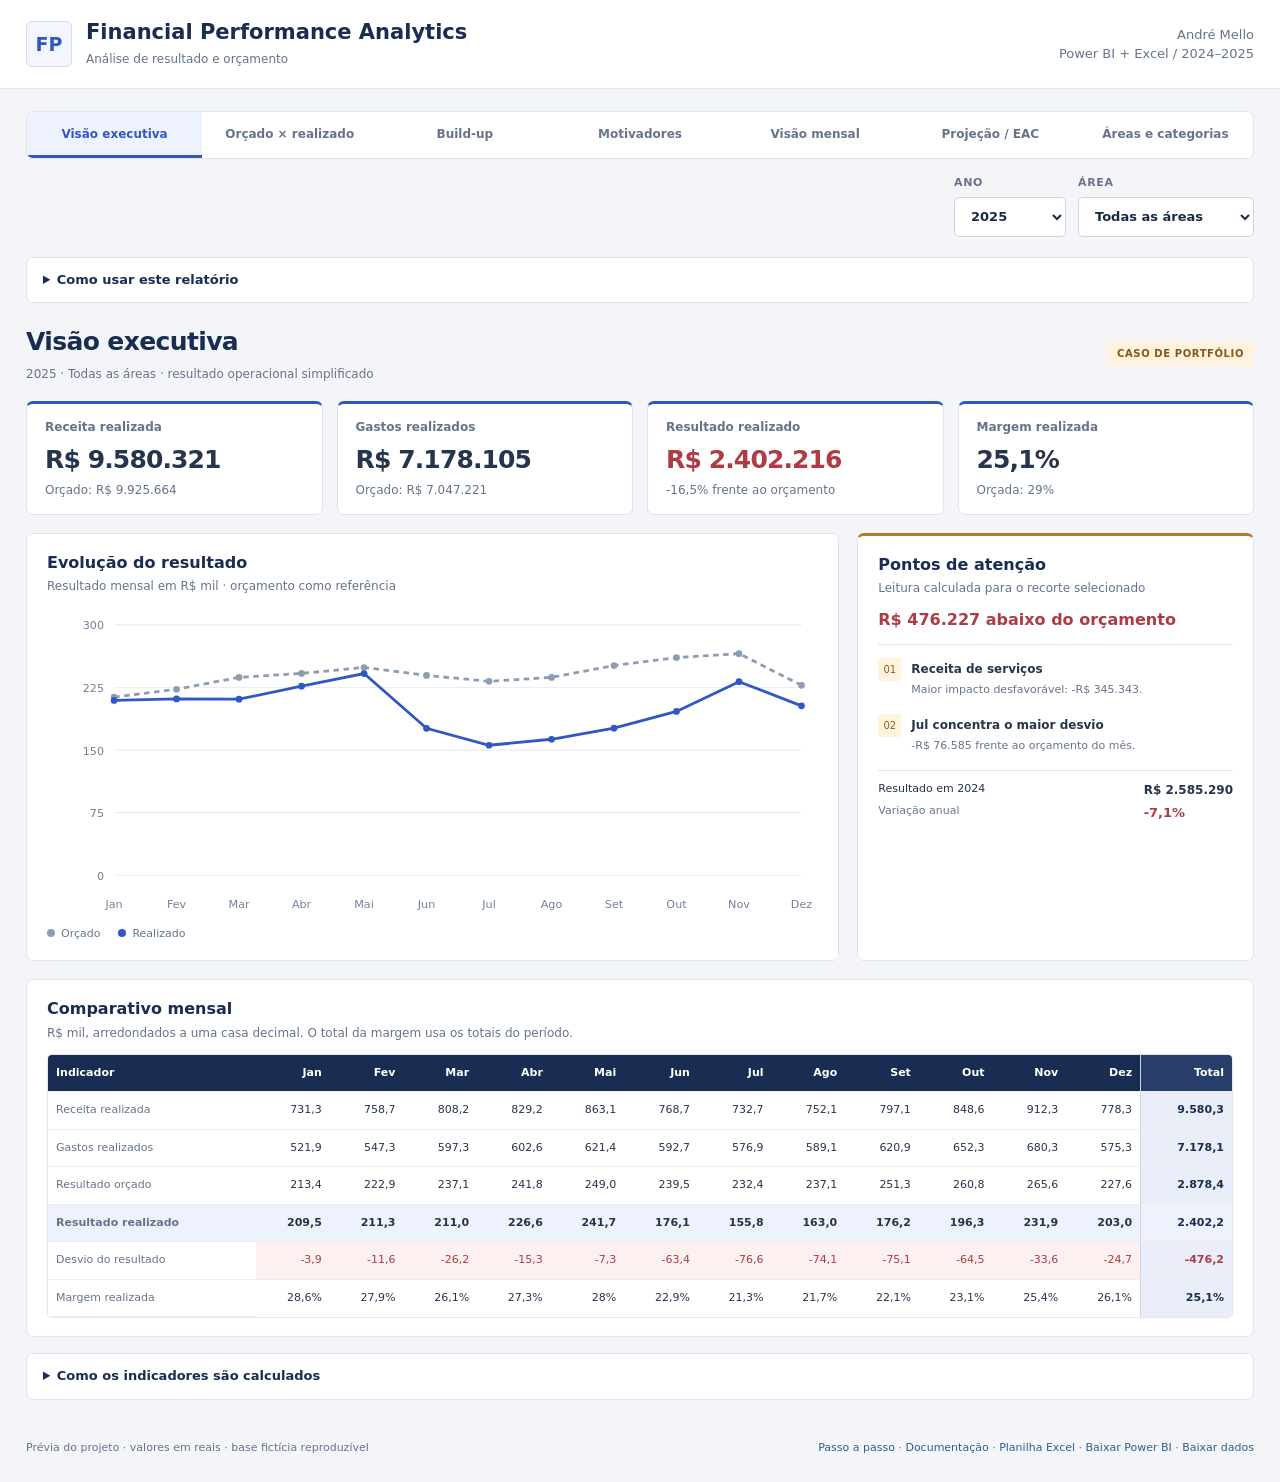
